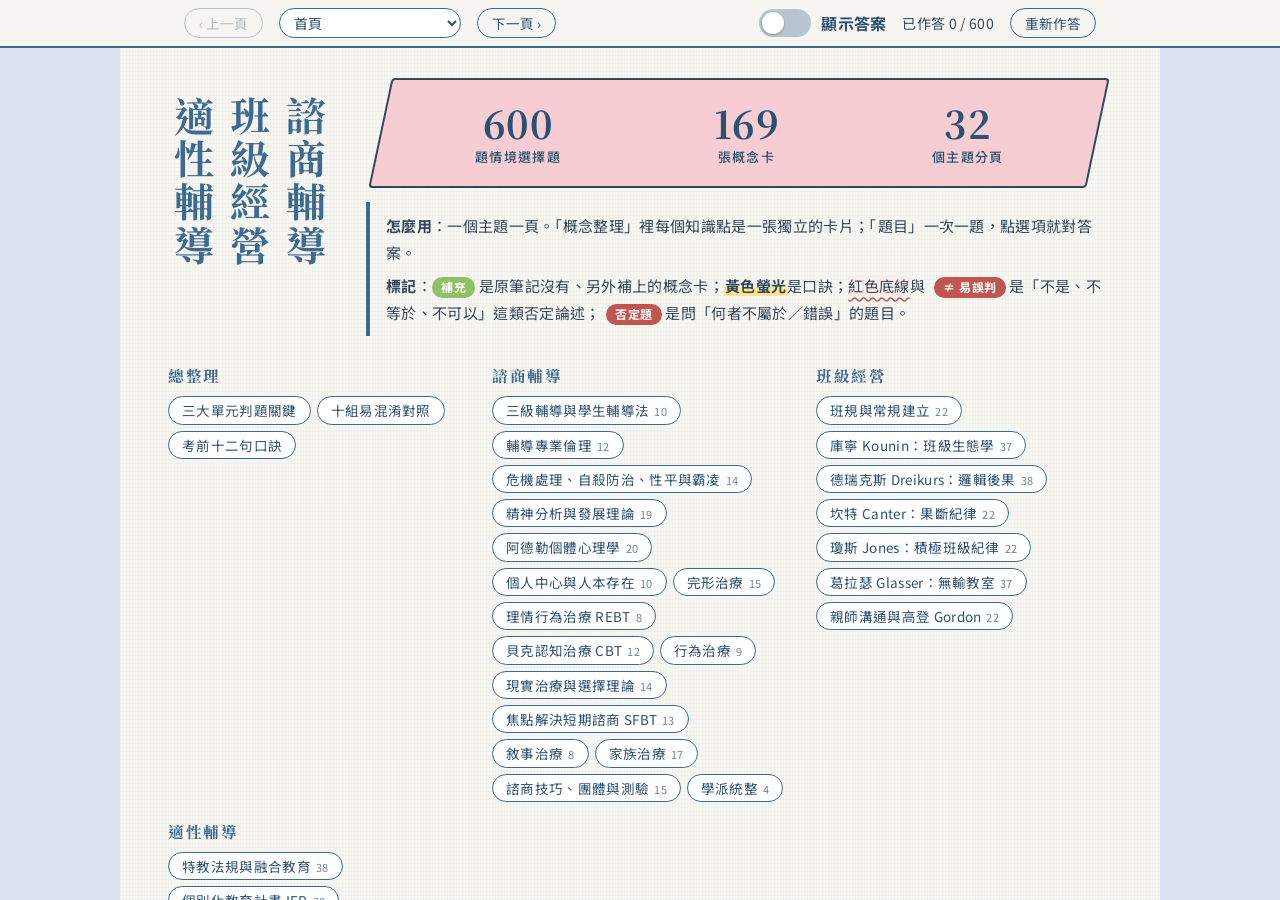
==== counseling/index.html @ 5130a78f "新增輔導・班經・適性刷題筆記網頁 Co-Authored-By: Claude Fable 5.2 <noreply@anthropic.com> Claude-Session: https://cl" ====
<!DOCTYPE html>
<html lang="zh-Hant-TW"><head><meta charset="utf-8"><meta name="viewport" content="width=device-width, initial-scale=1">
<title>輔導・班經・適性刷題筆記</title>
<link rel="preconnect" href="https://fonts.googleapis.com"><link rel="preconnect" href="https://fonts.gstatic.com" crossorigin>
<link href="https://fonts.googleapis.com/css2?family=Noto+Serif+TC:wght@500;700&family=Noto+Sans+TC:wght@400;500;700&display=swap" rel="stylesheet">
<style>:root{ /* 版面：淡藍底上一張和紙直欄；海軍藍細浪線、圓角橢圓標籤、明體直排標題 */
  --bg:#dde2f2; --paper:#f7f6f1; --ink:#34465a; --navy:#3d6a90; --navy-d:#2c5173; --line:#c9d4e0;
  --marker:#fde68f; --pink:#f5cdd3; --green:#8fc063; --amber:#c9801a; --soft:#eef2f6;
  --serif:"Noto Serif TC","Songti TC","PMingLiU",serif; --sans:"Noto Sans TC","PingFang TC","Microsoft JhengHei",sans-serif;
  color-scheme:light;
}
*{box-sizing:border-box}
html{scroll-behavior:smooth;scroll-padding-top:112px}
body{margin:0;background:var(--bg);color:var(--ink);font-family:var(--sans);font-size:16px;line-height:1.8;letter-spacing:.02em}
.paper{max-width:900px;margin:0 auto;padding:0 clamp(16px,5vw,64px) 48px;background-color:var(--paper);
  background-image:repeating-linear-gradient(0deg,rgba(60,90,120,.035) 0 1px,transparent 1px 4px),repeating-linear-gradient(90deg,rgba(60,90,120,.02) 0 1px,transparent 1px 3px)}
.waves{height:44px;background:url("data:image/svg+xml,%3Csvg xmlns='http://www.w3.org/2000/svg' width='160' height='44'%3E%3Cg fill='none' stroke='%233d6a90' stroke-width='2'%3E%3Cpath d='M0 6q20-6 40 0t40 0 40 0 40 0'/%3E%3Cpath d='M0 15q20-6 40 0t40 0 40 0 40 0'/%3E%3Cpath d='M0 24q20-6 40 0t40 0 40 0 40 0'/%3E%3Cpath d='M0 33q20-6 40 0t40 0 40 0 40 0'/%3E%3C/g%3E%3C/svg%3E") repeat-x}
.w1{width:52%;margin-left:auto;margin-right:calc(-1*clamp(16px,5vw,64px))}
.w2{width:55%;margin-left:calc(-1*clamp(16px,5vw,64px));margin-top:28px}
.w3{width:48%;margin:40px calc(-1*clamp(16px,5vw,64px)) 0 auto}
.hero{padding-top:40px;display:grid;grid-template-columns:auto 1fr;gap:24px 40px;align-items:center}
.hero .waves,.hero .howto{grid-column:1/-1}
h1{font-family:var(--serif);font-weight:700;color:var(--navy);font-size:clamp(34px,6vw,50px);line-height:1.25;letter-spacing:.12em;writing-mode:vertical-rl;margin:0;height:5.6em;display:flex;flex-direction:column;gap:.15em}
.blanket{background:var(--pink);transform:skewX(-12deg);padding:22px 30px;display:flex;gap:28px;justify-content:space-around;border:2px solid var(--ink);border-radius:4px}
.blanket p{transform:skewX(12deg);margin:0;text-align:center}
.big{font-family:var(--serif);font-size:38px;font-weight:700;color:var(--navy-d);line-height:1.1}
.big small{display:block;font-family:var(--sans);font-size:13px;font-weight:500;letter-spacing:.1em;margin-top:6px}
.howto{font-size:15px;border-left:4px solid var(--navy);padding:4px 0 4px 16px}
.howto p{margin:6px 0}
section{padding-top:8px}
h2{font-family:var(--serif);font-size:clamp(24px,4vw,30px);color:var(--navy);letter-spacing:.15em;margin:64px 0 12px;padding-bottom:26px;text-wrap:balance;
  background:url("data:image/svg+xml,%3Csvg xmlns='http://www.w3.org/2000/svg' width='80' height='16'%3E%3Cg fill='none' stroke='%233d6a90' stroke-width='2'%3E%3Cpath d='M0 5q10-5 20 0t20 0 20 0 20 0'/%3E%3Cpath d='M0 12q10-5 20 0t20 0 20 0 20 0'/%3E%3C/g%3E%3C/svg%3E") left bottom/80px 16px repeat-x;background-size:80px 16px;background-clip:padding-box}
h3{margin:44px 0 14px;text-wrap:balance}
h3 span{display:inline-block;font-family:var(--serif);font-weight:500;font-size:20px;letter-spacing:.18em;color:#fff;background:var(--navy);padding:8px 26px;border-radius:999px;box-shadow:0 0 0 3px var(--paper),0 0 0 4.5px var(--navy)}
h4.qsec{font-family:var(--serif);font-size:18px;color:var(--navy);letter-spacing:.12em;margin:30px 0 12px;display:flex;align-items:baseline;gap:12px;border-bottom:2px dashed var(--navy);padding-bottom:6px}
h4.qsec small{font-family:var(--sans);font-size:13px;color:#6b7c8e;font-weight:400;letter-spacing:.05em}
p{margin:10px 0}
ul,ol{padding-left:1.4em;margin:10px 0}
li{margin:5px 0}
a{color:var(--navy-d)}
mark{background:linear-gradient(transparent 55%,var(--marker) 55%);color:inherit;font-weight:700;padding:0 1px}
.sup{display:inline-block;font-size:12px;font-weight:700;color:#fff;background:var(--green);border-radius:999px;padding:0 9px;margin:0 6px 0 2px;line-height:1.7;vertical-align:.08em;letter-spacing:.08em}
.flag{display:inline-block;font-size:12px;font-weight:700;color:#fff;background:var(--amber);border-radius:999px;padding:0 8px;margin-left:6px;line-height:1.7}
.tw{overflow-x:auto;margin:14px 0}
table{border-collapse:collapse;width:100%;min-width:520px;font-size:14.5px;line-height:1.65;background:rgba(255,255,255,.55)}
th,td{border:1px solid var(--line);padding:8px 10px;text-align:left;vertical-align:top}
th{background:var(--navy);color:#fff;font-weight:500;letter-spacing:.08em;white-space:nowrap}
tbody td:first-child{font-weight:700;color:var(--navy-d)}
/* 題目 */
.q{background:rgba(255,255,255,.7);border:1.5px solid var(--line);border-radius:18px;padding:16px 18px;margin:0 0 16px}
.qh{display:flex;align-items:center;gap:10px;flex-wrap:wrap;margin-bottom:6px}
.qn{font-family:var(--serif);font-weight:700;color:#fff;background:var(--navy);border-radius:999px;padding:0 14px;font-size:15px}
.qt{color:#6b7c8e;font-size:13.5px;flex:1;min-width:8em}
.rv,.reset{font:inherit;font-size:13.5px;color:var(--navy-d);background:none;border:1.5px solid var(--navy);border-radius:999px;padding:2px 14px;cursor:pointer}
.rv:hover,.reset:hover{background:var(--soft)}
.stem{margin:6px 0 10px}
.opts{display:grid;gap:6px}
.opt{font:inherit;color:inherit;text-align:left;display:flex;gap:10px;align-items:flex-start;background:#fff;border:1.5px solid var(--line);border-radius:12px;padding:7px 12px;cursor:pointer;line-height:1.6}
.opt:hover{border-color:var(--navy)}
.ol{flex:none;width:26px;height:26px;border-radius:50%;border:1.5px solid var(--navy);color:var(--navy);font-weight:700;font-size:13.5px;display:grid;place-items:center;margin-top:1px}
.opt.picked{border-color:var(--navy);background:var(--soft)}
.q.show .opt.correct,body.show-all .opt.correct{border-color:#3c8f5a;background:#e9f5e4}
.q.show .opt.correct .ol,body.show-all .opt.correct .ol{background:#3c8f5a;border-color:#3c8f5a;color:#fff}
.q.show .opt.picked:not(.correct){border-color:#c0564f;background:#fbeceb}
.q.show .opt.picked:not(.correct) .ol{background:#c0564f;border-color:#c0564f;color:#fff}
.ansbox{display:none;margin-top:12px}
.q.show .ansbox,body.show-all .ansbox{display:block}
.ans{background:var(--soft);border-radius:12px;padding:10px 14px;font-size:15px}
.ab{font-weight:700;color:#2f7d4c;margin-right:10px}
.tip{margin-top:10px;border-left:4px solid var(--amber);background:#fdf5e4;border-radius:0 12px 12px 0;padding:10px 14px;font-size:15px}
.tiph{font-weight:700;color:#99600c;margin-bottom:2px}
.b60{margin:26px 0 8px}
.b60 h5{font-family:var(--serif);font-size:17px;color:var(--navy);letter-spacing:.12em;margin:0}
.note{font-size:13.5px;color:#6b7c8e;margin:2px 0 8px}
.rid{white-space:nowrap}
.cover{font:inherit;color:inherit;text-align:left;width:100%;background:none;border:0;padding:0;cursor:pointer;border-radius:6px}
.cover span{display:block;filter:blur(6px);opacity:.55;transition:filter .15s;user-select:none}
.cover.open span,body.show-all .cover span{filter:none;opacity:1;user-select:auto}
.t60{font-size:13px;margin-top:4px;font-weight:400}
.t60 mark{font-weight:500}
/* 上方工具列 */
.bar{position:sticky;top:0;z-index:5;background:rgba(247,246,241,.96);border-bottom:2px solid var(--navy);backdrop-filter:blur(4px)}
.barin{max-width:900px;margin:0 auto;padding:8px clamp(16px,5vw,64px);display:flex;flex-wrap:wrap;align-items:center;gap:8px 16px}
.sw{display:flex;align-items:center;gap:10px;cursor:pointer;font-weight:700;color:var(--navy-d)}
.sw input{position:absolute;opacity:0;width:1px;height:1px}
.track{width:52px;height:28px;border-radius:999px;background:#b9c4d1;position:relative;transition:background .15s;flex:none}
.knob{position:absolute;top:3px;left:3px;width:22px;height:22px;border-radius:50%;background:#fff;transition:transform .15s;box-shadow:0 1px 3px rgba(0,0,0,.25)}
.sw input:checked+.track{background:var(--navy)}
.sw input:checked+.track .knob{transform:translateX(24px)}
.sw input:focus-visible+.track,button:focus-visible,a:focus-visible{outline:3px solid var(--amber);outline-offset:2px}
.score{font-size:14px;font-variant-numeric:tabular-nums;color:var(--ink)}
.nav{display:flex;gap:6px;overflow-x:auto;width:100%;padding-bottom:2px}
.nav a{flex:none;font-size:13px;text-decoration:none;color:var(--navy-d);border:1px solid var(--navy);border-radius:999px;padding:0 11px;line-height:1.9;background:#fff}
.nav a:hover{background:var(--navy);color:#fff}
footer{text-align:center;font-size:12.5px;color:var(--navy-d);padding:28px 16px;letter-spacing:.12em}
@media(max-width:560px){.hero{grid-template-columns:1fr}h1{height:4.6em}.blanket{gap:12px;padding:16px}.big{font-size:28px}body{font-size:15.5px}}
@media(prefers-reduced-motion:reduce){html{scroll-behavior:auto}.knob,.track,.cover span{transition:none}}
html,body{height:100%}
body{display:flex;flex-direction:column;overflow:hidden}
.bar{position:static;flex:none}
.barin{max-width:1040px}
#sel{font:inherit;font-size:14px;color:var(--navy-d);border:1.5px solid var(--navy);border-radius:999px;padding:3px 10px;background:#fff;max-width:13em}
.sw{margin-left:auto}
.paper{flex:1;min-height:0;width:100%;max-width:1040px;padding:0;display:flex;flex-direction:column}
.page{flex:1;min-height:0;display:flex;flex-direction:column}
.page[hidden]{display:none}
.ph{flex:none;padding:14px clamp(16px,4vw,48px) 0;display:flex;flex-wrap:wrap;align-items:center;gap:6px 14px;border-bottom:2px dashed var(--navy);padding-bottom:10px}
.grp{font-size:13px;color:#6b7c8e;letter-spacing:.1em;width:100%}
.ph h2{margin:0;padding:6px 24px;background:var(--navy);color:#fff;font-size:20px;font-weight:500;border-radius:999px;box-shadow:0 0 0 3px var(--paper),0 0 0 4.5px var(--navy);letter-spacing:.15em}
.pts{display:flex;gap:6px;margin-left:auto;flex-wrap:wrap}
.pts[hidden]{display:none}
.pt{font:inherit;font-size:14px;color:var(--navy-d);background:#fff;border:1.5px solid var(--navy);border-radius:999px;padding:3px 16px;cursor:pointer}
.pt.on{background:var(--navy);color:#fff;font-weight:700}
.pb{flex:1;min-height:0;display:flex;flex-direction:column}
.pane{display:none;flex:1;min-height:0;overflow-y:auto;padding:10px clamp(16px,4vw,48px) 18px}
.pane.on{display:block}
.pane[data-pane="quiz"].on{display:flex;flex-direction:column;overflow:hidden;padding-bottom:10px}
.qstage{flex:1;min-height:0;overflow-y:auto}
.q{display:none;margin:4px 0}
.q.cur{display:block}
.qnav{flex:none;display:flex;align-items:center;gap:10px;padding-top:10px}
.qp,.qx{font:inherit;font-size:14px;font-weight:700;color:#fff;background:var(--navy);border:0;border-radius:999px;padding:6px 18px;cursor:pointer;flex:none}
.qp:disabled,.qx:disabled,#prev:disabled,#next:disabled{opacity:.35;cursor:default}
.qcs{flex:1;display:flex;gap:5px;justify-content:center;flex-wrap:wrap}
.qc{font:inherit;font-size:12.5px;width:28px;height:28px;border-radius:50%;border:1.5px solid var(--navy);background:#fff;color:var(--navy-d);cursor:pointer;padding:0}
.qc.cur{box-shadow:0 0 0 3px var(--marker)}
.qc.ok{background:#3c8f5a;border-color:#3c8f5a;color:#fff}
.qc.ng{background:#c0564f;border-color:#c0564f;color:#fff}
.home{overflow-y:auto;padding:22px clamp(16px,4vw,48px)}
.hero{padding-top:0;gap:16px 36px}
h1{font-size:clamp(28px,4.4vw,40px)}
.blanket{margin:0 14px 14px}
.home .waves{width:50%;margin:14px 0 6px;height:36px}
.dir{display:grid;grid-template-columns:repeat(auto-fit,minmax(260px,1fr));gap:10px 28px}
.dg h3{font-family:var(--serif);font-size:15.5px;color:var(--navy);letter-spacing:.1em;margin:6px 0 6px}
.dl{display:flex;flex-wrap:wrap;gap:6px}
.dl a{font-size:13.5px;text-decoration:none;color:var(--navy-d);background:#fff;border:1.5px solid var(--navy);border-radius:999px;padding:1px 13px}
.dl a:hover{background:var(--navy);color:#fff}
@media(max-width:560px){.sw{margin-left:0}.qp,.qx{padding:6px 12px}.ph h2{font-size:17px;padding:5px 16px}}
.kgrid{display:grid;grid-template-columns:repeat(auto-fill,minmax(300px,1fr));gap:14px;align-items:start}
.kc{background:rgba(255,255,255,.8);border:1.5px solid var(--line);border-radius:16px;padding:12px 16px 14px;font-size:15px;line-height:1.7}
.kc h4{font-family:var(--serif);font-size:17px;color:var(--navy-d);margin:0 0 8px;padding-bottom:6px;border-bottom:2px solid var(--navy);letter-spacing:.06em;display:flex;flex-wrap:wrap;gap:6px;align-items:center}
.kf{display:grid;grid-template-columns:1fr;gap:1px;padding:5px 0;border-bottom:1px dashed var(--line)}
.kf:last-of-type{border-bottom:0}
.kl{font-size:12.5px;font-weight:700;color:var(--navy);letter-spacing:.08em}
.kj{margin-top:8px;background:linear-gradient(transparent 0,var(--marker) 0);border-radius:10px;padding:6px 12px;font-weight:700;color:#5b4300}
.kj>span:first-child{display:inline-block;font-size:12px;background:#5b4300;color:#fff;border-radius:999px;padding:0 9px;margin-right:8px;font-weight:500;line-height:1.7}
.kjonly{padding:10px 12px}.kjonly .kj{margin:0}
.kc.hasneg{border-color:#c0564f}
.neg{text-decoration:underline wavy #c0564f;text-underline-offset:4px;background:#fbeceb}
.negb{display:inline-block;font-family:var(--sans);font-size:12px;font-weight:700;color:#fff;background:#c0564f;border-radius:999px;padding:0 9px;line-height:1.7;letter-spacing:.04em;margin-left:6px}
.negq{color:#c0564f;font-weight:700;text-decoration:underline;text-decoration-thickness:2px;text-underline-offset:3px}
.flow{display:flex;flex-wrap:wrap;gap:4px 2px;align-items:center}
.flow span{background:var(--soft);border:1px solid var(--line);border-radius:8px;padding:0 8px}
.flow i{font-style:normal;color:var(--navy);padding:0 2px}
.nonote{color:#6b7c8e;font-size:15px}
.ans p{margin:4px 0}.ans p:first-of-type{display:inline}
.el{display:inline-block;font-size:12px;font-weight:700;color:#fff;background:var(--navy);border-radius:999px;padding:0 9px;margin-right:8px;line-height:1.7}
.ekj .el{background:#5b4300}
.dl a small{font-size:11px;opacity:.7;margin-left:5px}
.qcs{max-height:66px;overflow-y:auto}
h1{letter-spacing:.08em}
.kline{margin:1px 0}
.kli{list-style:none;margin:2px 0;padding:0;display:flex;flex-wrap:wrap;gap:5px}
.kli li{margin:0;background:var(--soft);border:1px solid var(--line);border-radius:8px;padding:0 9px;font-size:14.5px}
.ktag{display:inline-block;font-family:var(--sans);font-size:12px;font-weight:700;color:#fff;background:var(--green);border-radius:999px;padding:0 9px;line-height:1.7;letter-spacing:.06em}
</style></head><body>
<div class="bar"><div class="barin">
<button type="button" id="prev" class="reset">‹ 上一頁</button>
<select id="sel" aria-label="選擇主題"><option value="0">首頁</option><optgroup label="總整理"><option value="1">三大單元判題關鍵</option><option value="31">十組易混淆對照</option><option value="32">考前十二句口訣</option></optgroup><optgroup label="諮商輔導"><option value="2">三級輔導與學生輔導法</option><option value="3">輔導專業倫理</option><option value="4">危機處理、自殺防治、性平與霸凌</option><option value="5">精神分析與發展理論</option><option value="6">阿德勒個體心理學</option><option value="7">個人中心與人本存在</option><option value="8">完形治療</option><option value="9">理情行為治療 REBT</option><option value="10">貝克認知治療 CBT</option><option value="11">行為治療</option><option value="12">現實治療與選擇理論</option><option value="13">焦點解決短期諮商 SFBT</option><option value="14">敘事治療</option><option value="15">家族治療</option><option value="16">諮商技巧、團體與測驗</option><option value="17">學派統整</option></optgroup><optgroup label="班級經營"><option value="18">班規與常規建立</option><option value="19">庫寧 Kounin：班級生態學</option><option value="20">德瑞克斯 Dreikurs：邏輯後果</option><option value="21">坎特 Canter：果斷紀律</option><option value="22">瓊斯 Jones：積極班級紀律</option><option value="23">葛拉瑟 Glasser：無輸教室</option><option value="24">親師溝通與高登 Gordon</option></optgroup><optgroup label="適性輔導"><option value="25">特教法規與融合教育</option><option value="26">個別化教育計畫 IEP</option><option value="27">通用設計學習 UDL</option><option value="28">行為功能評量與正向行為支持</option><option value="29">各類特殊需求學生</option><option value="30">生涯發展理論</option></optgroup></select>
<button type="button" id="next" class="reset">下一頁 ›</button>
<label class="sw" for="toggleAll"><input type="checkbox" id="toggleAll" role="switch"><span class="track"><span class="knob"></span></span><span class="swt">顯示答案</span></label>
<span class="score" id="score">已作答 0 / 600</span>
<button type="button" id="reset" class="reset">重新作答</button>
</div></div>
<main class="paper">
<section class="page" id="page-0"><div class="pb home">
<div class="hero"><h1><span>諮商輔導</span><span>班級經營</span><span>適性輔導</span></h1>
<div><div class="blanket"><p class="big">600<small>題情境選擇題</small></p><p class="big">169<small>張概念卡</small></p><p class="big">32<small>個主題分頁</small></p></div>
<div class="howto"><p><b>怎麼用</b>：一個主題一頁。「概念整理」裡每個知識點是一張獨立的卡片；「題目」一次一題，點選項就對答案。</p>
<p><b>標記</b>：<span class="ktag">補充</span> 是原筆記沒有、另外補上的概念卡；<mark>黃色螢光</mark>是口訣；<span class="neg">紅色底線</span>與 <span class="negb">≠ 易誤判</span> 是「不是、不等於、不可以」這類否定論述；<span class="negb">否定題</span> 是問「何者不屬於／錯誤」的題目。</p></div></div></div>
<div class="waves"></div>
<div class="dir"><div class="dg"><h3>總整理</h3><div class="dl"><a href="#page-1">三大單元判題關鍵</a><a href="#page-31">十組易混淆對照</a><a href="#page-32">考前十二句口訣</a></div></div><div class="dg"><h3>諮商輔導</h3><div class="dl"><a href="#page-2">三級輔導與學生輔導法<small>10</small></a><a href="#page-3">輔導專業倫理<small>12</small></a><a href="#page-4">危機處理、自殺防治、性平與霸凌<small>14</small></a><a href="#page-5">精神分析與發展理論<small>19</small></a><a href="#page-6">阿德勒個體心理學<small>20</small></a><a href="#page-7">個人中心與人本存在<small>10</small></a><a href="#page-8">完形治療<small>15</small></a><a href="#page-9">理情行為治療 REBT<small>8</small></a><a href="#page-10">貝克認知治療 CBT<small>12</small></a><a href="#page-11">行為治療<small>9</small></a><a href="#page-12">現實治療與選擇理論<small>14</small></a><a href="#page-13">焦點解決短期諮商 SFBT<small>13</small></a><a href="#page-14">敘事治療<small>8</small></a><a href="#page-15">家族治療<small>17</small></a><a href="#page-16">諮商技巧、團體與測驗<small>15</small></a><a href="#page-17">學派統整<small>4</small></a></div></div><div class="dg"><h3>班級經營</h3><div class="dl"><a href="#page-18">班規與常規建立<small>22</small></a><a href="#page-19">庫寧 Kounin：班級生態學<small>37</small></a><a href="#page-20">德瑞克斯 Dreikurs：邏輯後果<small>38</small></a><a href="#page-21">坎特 Canter：果斷紀律<small>22</small></a><a href="#page-22">瓊斯 Jones：積極班級紀律<small>22</small></a><a href="#page-23">葛拉瑟 Glasser：無輸教室<small>37</small></a><a href="#page-24">親師溝通與高登 Gordon<small>22</small></a></div></div><div class="dg"><h3>適性輔導</h3><div class="dl"><a href="#page-25">特教法規與融合教育<small>38</small></a><a href="#page-26">個別化教育計畫 IEP<small>38</small></a><a href="#page-27">通用設計學習 UDL<small>18</small></a><a href="#page-28">行為功能評量與正向行為支持<small>28</small></a><a href="#page-29">各類特殊需求學生<small>40</small></a><a href="#page-30">生涯發展理論<small>38</small></a></div></div></div></div></section>
<section class="page" id="page-1" hidden><div class="ph"><span class="grp">總整理</span><h2>三大單元判題關鍵</h2><div class="pts" hidden><button type="button" class="pt on" data-pane="concept">概念整理 3 張</button></div></div><div class="pb"><div class="pane on" data-pane="concept"><div class="kgrid"><div class="kc"><h4>諮商輔導</h4><div class="kf"><span class=kl>題幹先找</span><span class="kv"><ul class="kli"><li>問題嚴重度</li><li>自傷他傷危機</li><li>學生真實需求</li></ul></span></div><div class="kf"><span class=kl>正確選項的特質</span><span class="kv"><ul class="kli"><li>尊重</li><li>同理傾聽</li><li>評估</li><li>合作</li><li>轉介</li><li>保密例外</li></ul></span></div><div class="kf"><span class=kl>優先排除</span><span class="kv"><ul class="kli"><li>「承諾絕對保密」</li><li>「單純安慰忽視危機」</li><li>「在全班面前公開隱私」</li></ul></span></div></div><div class="kc"><h4>班級經營</h4><div class="kf"><span class=kl>題幹先找</span><span class="kv"><ul class="kli"><li>行為前因</li><li>班級常規</li><li>教師當下回應</li></ul></span></div><div class="kf"><span class=kl>正確選項的特質</span><span class="kv"><ul class="kli"><li>預防優先</li><li>常規清楚</li><li>正向強化</li><li>邏輯後果</li><li>修復關係</li></ul></span></div><div class="kf"><span class=kl>優先排除</span><span class="kv"><ul class="kli"><li>「當眾羞辱諷刺」</li><li>「貼標籤」</li><li>「連坐體罰」</li><li>「情緒性加重處罰」</li></ul></span></div></div><div class="kc hasneg"><h4>適性輔導<span class="negb">≠ 易誤判</span></h4><div class="kf"><span class=kl>題幹先找</span><span class="kv"><ul class="kli"><li>特殊需求特質</li><li>學習目標</li><li>支持方式</li></ul></span></div><div class="kf"><span class=kl>正確選項的特質</span><span class="kv"><ul class="kli"><li>個別化</li><li>實質參與權</li><li>合理調整</li><li>跨專業團隊合作</li></ul></span></div><div class="kf"><span class=kl>優先排除</span><span class="kv"><ul class="kli"><li>「直接隔離排擠」</li><li><span class="neg">「放任不管」</span></li><li>「降低所有期望」</li><li>「片面剝奪受教權」</li></ul></span></div></div></div></div></div></section><section class="page" id="page-2" hidden><div class="ph"><span class="grp">諮商輔導</span><h2>三級輔導與學生輔導法</h2><div class="pts"><button type="button" class="pt on" data-pane="concept">概念整理 5 張</button><button type="button" class="pt" data-pane="quiz">題目 10 題</button></div></div><div class="pb"><div class="pane on" data-pane="concept"><div class="kgrid"><div class="kc"><h4>發展性輔導（初級預防）</h4><div class="kf"><span class=kl>對象與目標</span><span class="kv"><div class="kline">全校／全體學生</div><div class="kline">促進心理健康、預防適應問題</div></span></div><div class="kf"><span class=kl>常見作法</span><span class="kv"><ul class="kli"><li>班級輔導活動</li><li>生命教育</li><li>情緒教育</li><li>生涯探索</li><li>性平宣導</li></ul></span></div><div class="kf"><span class=kl>題幹關鍵字</span><span class="kv"><ul class="kli"><li>全校</li><li>全班</li><li>發展</li><li>預防</li><li>增能</li></ul></span></div></div><div class="kc"><h4>介入性輔導（次級預防）</h4><div class="kf"><span class=kl>對象與目標</span><span class="kv"><ul class="kli"><li>適應困難</li><li>出現重複性偏差行為</li><li>瀕臨中輟者</li></ul></span></div><div class="kf"><span class=kl>常見作法</span><span class="kv"><ul class="kli"><li>專輔個別諮商</li><li>小團體輔導</li><li>認輔制度</li><li>親師諮詢</li><li>個案管理</li></ul></span></div><div class="kf"><span class=kl>題幹關鍵字</span><span class="kv"><ul class="kli"><li>持續困擾</li><li>早期介入</li><li>個別輔導</li><li>生活適應欠佳</li></ul></span></div></div><div class="kc"><h4>處遇性輔導（三級預防）</h4><div class="kf"><span class=kl>對象與目標</span><span class="kv"><ul class="kli"><li>嚴重偏差</li><li>自傷自殺危機</li><li>精神疾患</li><li>重大創傷或受暴個案</li></ul></span></div><div class="kf"><span class=kl>常見作法</span><span class="kv"><ul class="kli"><li>跨專業網絡合作</li><li>心理治療</li><li>社工進駐</li><li>醫療精神急診轉介</li></ul></span></div><div class="kf"><span class=kl>題幹關鍵字</span><span class="kv"><ul class="kli"><li>自傷自殘</li><li>意圖傷害他人</li><li>受暴虐待</li><li>重大創傷</li><li>危機介入</li></ul></span></div><div class="kj"><span>口訣</span>全體預防是發展；出現困難早介入；嚴重危機做處遇！</div></div><div class="kc hasneg"><h4><span class="ktag">補充</span>角色分工與認輔<span class="negb">≠ 易誤判</span></h4><div class="kf"><span class=kl>導師與全體教師</span><span class="kv"><div class="kline">負責發展性輔導</div></span></div><div class="kf"><span class=kl>專任輔導教師</span><span class="kv"><div class="kline">主責介入性輔導</div></span></div><div class="kf"><span class=kl>專業輔導人員</span><span class="kv"><div class="kline">心理師、社工師，負責處遇性輔導</div></span></div><div class="kf"><span class=kl>認輔教師</span><span class="kv"><div class="kline">以關懷陪伴為主</div><div class="kline"><span class="neg">不是取代專業諮商，嚴重問題仍須轉介</span></div></span></div></div><div class="kc"><h4><span class="ktag">補充</span>輔導資料與轉銜</h4><div class="kf"><span class=kl>保管</span><span class="kv"><div class="kline">專人保管並保密，未經同意不得任意提供他人</div></span></div><div class="kf"><span class=kl>轉銜</span><span class="kv"><div class="kline">學生轉學或升學時，依規定把必要的輔導資料移交新學校，讓輔導不中斷</div></span></div></div></div></div><div class="pane" data-pane="quiz"><div class="qstage"><article class="q" id="qC001"><div class="qh"><span class="qn">C001</span><span class="qt">三級輔導・發展性輔導</span><button type="button" class="rv" aria-expanded="false">看答案</button></div>
<p class="stem">學校輔導室在每學期初針對全校七年級新生舉辦「情緒調適與人際適應講座」，並設計班級輔導活動手冊，協助全體新生建立良好的生活與心理適應能力。依據《學生輔導法》之規範，此作法最符合下列哪一層級的輔導？</p><div class="opts"><button type="button" class="opt correct" data-k="A"><span class="ol">A</span><span>發展性輔導（初級預防）</span></button><button type="button" class="opt" data-k="B"><span class="ol">B</span><span>介入性輔導（次級預防）</span></button><button type="button" class="opt" data-k="C"><span class="ol">C</span><span>處遇性輔導（三級預防）</span></button><button type="button" class="opt" data-k="D"><span class="ol">D</span><span>危機介入輔導</span></button></div>
<div class="ansbox"><div class="ans"><span class="ab">正解 (A)</span><p><span class="el">教檢關鍵字</span>面向「全校全體新生」、「生活與心理適應教育宣導」。</p><p><span class="el">陷阱剖析</span>發展性輔導針對全體學生促進心理健康；次級介入性針對適應困難特定個案；三級處遇性針對嚴重偏差或危機個案。</p><p class="ekj"><span class="el">速記口訣</span><mark>全體發展、困擾介入、嚴重處遇！</mark></p></div></div></article><article class="q" id="qC002"><div class="qh"><span class="qn">C002</span><span class="qt">三級輔導・介入性輔導</span><button type="button" class="rv" aria-expanded="false">看答案</button></div>
<p class="stem">八年級的小傑最近常在課堂上發出怪聲、多次與同學發生口語肢體衝突，導師多次口頭勸導無效後，將小傑轉介至輔導室。輔導教師評估後為其安排個別諮商，並邀請其加入「人際互動高關懷小團體輔導」。這最符合哪一層級的輔導？</p><div class="opts"><button type="button" class="opt" data-k="A"><span class="ol">A</span><span>發展性輔導</span></button><button type="button" class="opt correct" data-k="B"><span class="ol">B</span><span>介入性輔導（次級預防）</span></button><button type="button" class="opt" data-k="C"><span class="ol">C</span><span>處遇性輔導</span></button><button type="button" class="opt" data-k="D"><span class="ol">D</span><span>醫療整合輔導</span></button></div>
<div class="ansbox"><div class="ans"><span class="ab">正解 (B)</span><p><span class="el">教檢關鍵字</span>「瀕臨適應困難」、「個別諮商」、「高關懷小團體輔導」。</p><p><span class="el">陷阱剖析</span>學生已出現初期問題行為，經導師初級輔導無效轉介專輔教師，提供個別化方案，屬於二級介入性輔導。</p><p class="ekj"><span class="el">速記口訣</span><mark>及早介入防惡化，個別團輔是次級。</mark></p></div></div></article><article class="q" id="qC003"><div class="qh"><span class="qn">C003</span><span class="qt">三級輔導・處遇性輔導</span><button type="button" class="rv" aria-expanded="false">看答案</button></div>
<p class="stem">高一學生小安在父母離異後出現重度憂鬱情緒，手臂有多處自傷刀痕，並在週記中透露跳樓念頭。學校立即召開個案會議，除提供彈性學習安置外，並主動結合精神科醫療、社工體系進行長期追蹤治療與心理治療。此作法屬於？</p><div class="opts"><button type="button" class="opt" data-k="A"><span class="ol">A</span><span>發展性輔導</span></button><button type="button" class="opt" data-k="B"><span class="ol">B</span><span>介入性輔導</span></button><button type="button" class="opt correct" data-k="C"><span class="ol">C</span><span>處遇性輔導（三級預防）</span></button><button type="button" class="opt" data-k="D"><span class="ol">D</span><span>生涯探索輔導</span></button></div>
<div class="ansbox"><div class="ans"><span class="ab">正解 (C)</span><p><span class="el">教檢關鍵字</span>「嚴重重度憂鬱」、「明確自傷自殺意圖」、「跨專業醫療社工整合」。</p><p><span class="el">陷阱剖析</span>當個案面臨嚴重心理疾患、重大違規或危機情境，需結合校外專業網絡治療者，必為處遇性輔導。</p><p class="ekj"><span class="el">速記口訣</span><mark>危機嚴重跨專業，醫療整合是三級。</mark></p></div></div></article><article class="q" id="qC008"><div class="qh"><span class="qn">C008</span><span class="qt">學生輔導法・角色分工</span><button type="button" class="rv" aria-expanded="false">看答案</button></div>
<p class="stem">依據《學生輔導法》，下列關於學校各類人員在學生輔導工作之職責分工敘述，何者最為正確？</p><div class="opts"><button type="button" class="opt" data-k="A"><span class="ol">A</span><span>導師只需專心學科教學，所有學生輔導事務一律推給專任輔導教師單獨承擔</span></button><button type="button" class="opt" data-k="B"><span class="ol">B</span><span>專任輔導教師平時不應進入班級，只能在輔導室被動等待學生主動求助</span></button><button type="button" class="opt" data-k="C"><span class="ol">C</span><span>處遇性輔導個案應由校長單獨進行一對一心理治療，不得轉介外部醫療機構</span></button><button type="button" class="opt correct" data-k="D"><span class="ol">D</span><span>全體教職員皆有輔導責任；導師負責發展性輔導，專輔教師主責介入性輔導</span></button></div>
<div class="ansbox"><div class="ans"><span class="ab">正解 (D)</span><p><span class="el">教檢關鍵字</span>「全體教職員均有輔導責任」、「導師初級、專輔次級、跨專業三級」。</p><p><span class="el">陷阱剖析</span>學生輔導法第 6 條明定學校全體人員均負輔導職責，導師為初級防線，專輔承擔二級核心，三級啟動跨專業團隊。</p><p class="ekj"><span class="el">速記口訣</span><mark>人人有責導師初，專輔次級外援三。</mark></p></div></div></article><article class="q" id="qC090"><div class="qh"><span class="qn">C090</span><span class="qt">校園認輔志工制度・初級與次級銜接</span><button type="button" class="rv" aria-expanded="false">看答案</button></div>
<p class="stem">臺灣中小學推行之「認輔制度（Teacher-Volunteer Mentoring）」，主要透過甄選受過基礎輔導知能培訓的熱心合格教師或愛心志工，每週固定一至兩次陪伴關懷一名適應不良或弱勢學生。其在輔導體制中最主要扮演何種角色？</p><div class="opts"><button type="button" class="opt" data-k="A"><span class="ol">A</span><span>代替精神科醫師開立處方藥物</span></button><button type="button" class="opt correct" data-k="B"><span class="ol">B</span><span>提供持續關懷陪伴的支持橋樑</span></button><button type="button" class="opt" data-k="C"><span class="ol">C</span><span>專門對重大違規學生施加體罰懲罰</span></button><button type="button" class="opt" data-k="D"><span class="ol">D</span><span>監督專輔教師有無偷懶</span></button></div>
<div class="ansbox"><div class="ans"><span class="ab">正解 (B)</span><p><span class="el">教檢關鍵字</span>「一師認輔一至二生、長期陪伴支持」。</p><p><span class="el">陷阱剖析</span>認輔制度動員校內外良善資源，以一對一亦師亦友的穩定陪伴，彌補專業人力不足，在初級與次級預防發揮強大防護網功能。</p><p class="ekj"><span class="el">速記口訣</span><mark>熱心認輔一對一，溫暖陪伴護幼苗。</mark></p></div></div></article><article class="q" id="qC171"><div class="qh"><span class="qn">C171</span><span class="qt">學生輔導法・三級預防體制分工</span><button type="button" class="rv" aria-expanded="false">看答案</button></div>
<p class="stem">依據我國《學生輔導法》第 6 條規定，學校應視學生身心狀況及需求，提供發展性輔導（初級）、介入性輔導（二級）及處遇性輔導（三級）。下列關於三級輔導的權責分工與人員配置，何者完全符合法規規範？</p><div class="opts"><button type="button" class="opt" data-k="A"><span class="ol">A</span><span>初級由輔導主任全權負責；二級由教務處負責；三級由學務處記過處分</span></button><button type="button" class="opt" data-k="B"><span class="ol">B</span><span>初級由實習老師負責；二級由專業心理師負責；三級由校長負責</span></button><button type="button" class="opt correct" data-k="C"><span class="ol">C</span><span>初級由全校教師負責；二級由輔導教師負責；三級由專業輔導人員處遇</span></button><button type="button" class="opt" data-k="D"><span class="ol">D</span><span>導師只負責初級，一旦學生需要二級輔導，導師便可完全撒手不管交由專輔教師全權處理</span></button></div>
<div class="ansbox"><div class="ans"><span class="ab">正解 (C)</span><p><span class="el">教檢關鍵字</span>初級（導師/全體教師/發展性）；二級（專兼任輔導教師/介入性）；三級（專業輔導人員/心理師社工師/處遇性）。</p><p><span class="el">陷阱剖析</span>二、三級啟動時，導師仍需維持初級輔導與班級導師角色，形成合作團隊，絕非轉介後撒手不管！</p><p class="ekj"><span class="el">速記口訣</span><mark>導師初級普照護，專輔二級個別助，三級心理社工度！</mark></p></div></div></article><article class="q" id="qC172"><div class="qh"><span class="qn">C172</span><span class="qt">學生輔導法・輔導紀錄保存與保密</span><button type="button" class="rv" aria-expanded="false">看答案</button></div>
<p class="stem">依據《學生輔導法施行細則》第 14 條及相關法令，學校對於學生的輔導資料（如輔導紀錄表 B 表、諮商紀錄）應如何妥善管理？下列敘述何者正確？</p><div class="opts"><button type="button" class="opt" data-k="A"><span class="ol">A</span><span>輔導紀錄屬於學校公開文書，各科任教師隨時可無條件自由借閱並於班親會宣讀</span></button><button type="button" class="opt" data-k="B"><span class="ol">B</span><span>學生只要一畢業，為保護個資應於一週內全數碎紙銷毀</span></button><button type="button" class="opt" data-k="C"><span class="ol">C</span><span>輔導資料為家長出資繳費就讀之成果，家長可隨時要求帶回家永久保存原件</span></button><button type="button" class="opt correct" data-k="D"><span class="ol">D</span><span>專人專櫃保管並保密，離校後至少保存十年</span></button></div>
<div class="ansbox"><div class="ans"><span class="ab">正解 (D)</span><p><span class="el">教檢關鍵字</span>「專人專櫃密封保管」、「嚴格保密」、「保存至少 10 年」。</p><p><span class="el">陷阱剖析</span>輔導紀錄屬於高度敏感個資，借閱需有正當專業理由並經簽核；法規明定保存年限為至少十年（非永久亦非畢業立毀）。</p><p class="ekj"><span class="el">速記口訣</span><mark>專人專櫃嚴保密，畢業保存滿十年！</mark></p></div></div></article><article class="q" id="qC173"><div class="qh"><span class="qn">C173</span><span class="qt">學生輔導法・轉銜輔導機制</span><button type="button" class="rv" aria-expanded="false">看答案</button></div>
<p class="stem">當正在接受二級個別諮商的國二學生小強因家庭搬遷轉學至另一所國中時，原學校針對小強的輔導資料應如何處理，最符合《學生輔導法》之規範？</p><div class="opts"><button type="button" class="opt correct" data-k="A"><span class="ol">A</span><span>原校將輔導資料紀錄表移轉新校，必要時以密件送轉銜摘要</span></button><button type="button" class="opt" data-k="B"><span class="ol">B</span><span>為徹底貫徹保密原則，原校絕不可向新校透露小強曾受輔導的任何訊息</span></button><button type="button" class="opt" data-k="C"><span class="ol">C</span><span>將所有原始晤談紀錄影印 50 份發給新校所有科任教師</span></button><button type="button" class="opt" data-k="D"><span class="ol">D</span><span>直接將原始輔導紀錄交給小強家長，由家長自行決定是否交給新校</span></button></div>
<div class="ansbox"><div class="ans"><span class="ab">正解 (A)</span><p><span class="el">教檢關鍵字</span>「轉銜輔導」、「A表正本移轉、B表提供轉銜摘要密件傳送」、「落實輔導連續性」。</p><p><span class="el">陷阱剖析</span>轉學時為維護輔導延續性，需建立轉銜機制，但原始深度諮商隱私紀錄不宜全盤照搬，而是以「輔導摘要密件」進行專人對專人的銜接。</p><p class="ekj"><span class="el">速記口訣</span><mark>A表正本隨學籍，B表摘要密件移！</mark></p></div></div></article><article class="q" id="qC174"><div class="qh"><span class="qn">C174</span><span class="qt">學生輔導法・學校專輔教師編制員額</span><button type="button" class="rv" aria-expanded="false">看答案</button></div>
<p class="stem">依據《學生輔導法》第 10 條及 113 年最新修正規定，國民中學與國民小學專任輔導教師之編制標準，下列敘述何者完全正確？</p><div class="opts"><button type="button" class="opt" data-k="A"><span class="ol">A</span><span>不論班級數多寡，每校均固定只聘置 1 人</span></button><button type="button" class="opt correct" data-k="B"><span class="ol">B</span><span>國小每 24 班置 1 人；國中每 15 班置 1 人</span></button><button type="button" class="opt" data-k="C"><span class="ol">C</span><span>國小 60 班以上才需設置專任輔導教師</span></button><button type="button" class="opt" data-k="D"><span class="ol">D</span><span>輔導教師編制純屬參考性質，學校可將其挪用為總務處行政人力</span></button></div>
<div class="ansbox"><div class="ans"><span class="ab">正解 (B)</span><p><span class="el">教檢關鍵字</span>國小（24班置1人，每增24班加1人）；國中（15班置1人，每增15班加1人）。</p><p><span class="el">陷阱剖析</span>這是教檢常考的法規數字題，專任輔導教師不得挪作一般行政或兼任無關行政職務，以保障專業輔導服務能量。</p><p class="ekj"><span class="el">速記口訣</span><mark>國小二四增二四，國中一五增一五！</mark></p></div></div></article><article class="q" id="qC175"><div class="qh"><span class="qn">C175</span><span class="qt">學校輔導實務・認輔制度之實施</span><button type="button" class="rv" aria-expanded="false">看答案</button></div>
<p class="stem">學校推動「認輔制度（Teacher-Student Mentoring）」時，邀請校內熱心導師或科任教師擔任「認輔教師」，每週定期與被認輔學生會談陪伴。關於認輔制度的性質，下列敘述何者正確？</p><div class="opts"><button type="button" class="opt" data-k="A"><span class="ol">A</span><span>認輔教師等同於合法心理師，可進行深層人格動力心理治療</span></button><button type="button" class="opt" data-k="B"><span class="ol">B</span><span>被認輔學生僅限於犯下刑事犯罪之學生</span></button><button type="button" class="opt correct" data-k="C"><span class="ol">C</span><span>認輔以關懷陪伴為主，遇嚴重問題仍應轉介</span></button><button type="button" class="opt" data-k="D"><span class="ol">D</span><span>認輔教師可直接調閱學生精神醫療病歷而無須知情同意</span></button></div>
<div class="ansbox"><div class="ans"><span class="ab">正解 (C)</span><p><span class="el">教檢關鍵字</span>認輔制度（熱心教師認領關懷適應欠佳學生、提供情感陪伴支持、二級輔導之協力夥伴）。</p><p><span class="el">陷阱剖析</span>認輔教師多為一般學科教師，其核心在於「重要他人的正向陪伴與關懷」，不可超越專業倫理去從事深度心理治療。</p><p class="ekj"><span class="el">速記口訣</span><mark>熱心認輔給溫暖，陪伴支持促適應！</mark></p></div></div></article></div><div class="qnav"><button type="button" class="qp">‹ 上一題</button><div class="qcs"><button type="button" class="qc" data-i="0">1</button><button type="button" class="qc" data-i="1">2</button><button type="button" class="qc" data-i="2">3</button><button type="button" class="qc" data-i="3">4</button><button type="button" class="qc" data-i="4">5</button><button type="button" class="qc" data-i="5">6</button><button type="button" class="qc" data-i="6">7</button><button type="button" class="qc" data-i="7">8</button><button type="button" class="qc" data-i="8">9</button><button type="button" class="qc" data-i="9">10</button></div><button type="button" class="qx">下一題 ›</button></div></div></div></section><section class="page" id="page-3" hidden><div class="ph"><span class="grp">諮商輔導</span><h2>輔導專業倫理</h2><div class="pts"><button type="button" class="pt on" data-pane="concept">概念整理 5 張</button><button type="button" class="pt" data-pane="quiz">題目 12 題</button></div></div><div class="pb"><div class="pane on" data-pane="concept"><div class="kgrid"><div class="kc"><h4>保密原則與保密例外</h4><div class="kf"><span class=kl>原則</span><span class="kv"><div class="kline">原則上嚴格保密</div><div class="kline">生命安全是最高原則</div></span></div><div class="kf"><span class=kl>保密例外</span><span class="kv"><ul class="kli"><li>自傷</li><li>傷人</li><li>兒少保護（虐待／家暴）</li><li>性侵害／性騷擾</li><li>法定通報或法官傳喚</li></ul></span></div><div class="kj"><span>口訣</span>保密是原則，自傷通報是例外。</div></div><div class="kc"><h4>知情同意</h4><div class="kf"><span class=kl>做法</span><span class="kv"><div class="kline">晤談開始前，以學生能懂的語言說明目標、歷程、權利，以及保密界限與例外</div></span></div></div><div class="kc"><h4>雙重／多重關係</h4><div class="kf"><span class=kl>原則</span><span class="kv"><div class="kline">避免同時擔任「評分授課教師」與「個別諮商心理師」</div></span></div><div class="kf"><span class=kl>利益衝突時</span><span class="kv"><div class="kline">當事人福祉優先，尋求同儕督導或優先轉介</div></span></div></div><div class="kc"><h4><span class="ktag">補充</span>預警責任與通報</h4><div class="kf"><span class=kl>預警責任</span><span class="kv"><div class="kline">個案明確威脅要傷害特定對象時，須保護可能的被害人</div></span></div><div class="kf"><span class=kl>法定通報</span><span class="kv"><div class="kline">知悉兒少受虐、家暴、性侵害等情事，24 小時內通報</div></span></div><div class="kf"><span class=kl>注意</span><span class="kv"><div class="kline">通報是法定責任，不因學生或家長要求而免除</div></span></div></div><div class="kc"><h4><span class="ktag">補充</span>自我照顧與多元文化</h4><div class="kf"><span class=kl>專業耗竭</span><span class="kv"><div class="kline">長期助人工作造成身心耗損</div><div class="kline">應尋求督導並自我照顧</div></span></div><div class="kf"><span class=kl>替代性創傷</span><span class="kv"><div class="kline">因聽取創傷經驗而出現類似創傷的反應</div></span></div><div class="kf"><span class=kl>文化勝任力</span><span class="kv"><ul class="kli"><li>覺察自身文化偏見</li><li>認識個案的文化</li><li>發展合適的介入方式</li></ul></span></div><div class="kf"><span class=kl>網路諮商</span><span class="kv"><div class="kline">確認隱私與安全，並預先建立緊急聯絡方式</div></span></div></div></div></div><div class="pane" data-pane="quiz"><div class="qstage"><article class="q" id="qC004"><div class="qh"><span class="qn">C004</span><span class="qt">輔導倫理・保密與預警</span><button type="button" class="rv" aria-expanded="false">看答案</button></div>
<p class="stem">高二學生小婷在個別諮商晤談時向輔導教師哭訴，透露自己已蒐集了一整瓶安眠藥，計畫在今天放學後服藥自殺，並哀求老師「千萬不要告訴我爸媽，這是我們之間的祕密」。此時輔導教師最適切的倫理處置為何？</p><div class="opts"><button type="button" class="opt" data-k="A"><span class="ol">A</span><span>嚴格遵守保密原則，向小婷承諾絕不告訴任何人，以免破壞諮商信任關係</span></button><button type="button" class="opt" data-k="B"><span class="ol">B</span><span>暫時讓小婷回教室上課，等明天放學後再進行追蹤確認</span></button><button type="button" class="opt" data-k="C"><span class="ol">C</span><span>責罵小婷抗壓性不足，要求其當場寫悔過保證書</span></button><button type="button" class="opt correct" data-k="D"><span class="ol">D</span><span>突破保密原則，立即通報校內危機小組與家長，並安排持續陪伴以維護生命安全</span></button></div>
<div class="ansbox"><div class="ans"><span class="ab">正解 (D)</span><p><span class="el">教檢關鍵字</span>「明確且立即的自殺生命危險」、「法定通報義務」。</p><p><span class="el">陷阱剖析</span>保密是專業原則，但生命安全絕對是最高例外（Tarasoff 預警與保護責任）。涉及致命危機必須突破保密。</p><p class="ekj"><span class="el">速記口訣</span><mark>保密是原則，安全是例外！</mark></p></div></div></article><article class="q" id="qC005"><div class="qh"><span class="qn">C005</span><span class="qt">法規倫理・法定通報時限</span><button type="button" class="rv" aria-expanded="false">看答案</button></div>
<p class="stem">國小三年級導師在體育課時發現小明背部與大腿有多處大面積條狀瘀青與菸疤，小明神情恐懼地說是昨晚父親酒後拿皮帶抽打並燙傷的。依據《兒童及少年福利與權益保障法》，導師依法應於多久時間內向主管機關進行通報？</p><div class="opts"><button type="button" class="opt correct" data-k="A"><span class="ol">A</span><span>24 小時以內</span></button><button type="button" class="opt" data-k="B"><span class="ol">B</span><span>12 小時以內</span></button><button type="button" class="opt" data-k="C"><span class="ol">C</span><span>48 小時以內</span></button><button type="button" class="opt" data-k="D"><span class="ol">D</span><span>一週以內</span></button></div>
<div class="ansbox"><div class="ans"><span class="ab">正解 (A)</span><p><span class="el">教檢關鍵字</span>「兒少受虐家暴」、「責任通報人法定時限」。</p><p><span class="el">陷阱剖析</span>教育人員為法定責任通報人員，知悉兒少遭受身心虐待或性侵害事件時，依法必須在「24 小時內」向地方主管機關通報。</p><p class="ekj"><span class="el">速記口訣</span><mark>兒少家暴性侵害，法定通報 24 小時內！</mark></p></div></div></article><article class="q" id="qC006"><div class="qh"><span class="qn">C006</span><span class="qt">輔導倫理・利益衝突與界限</span><button type="button" class="rv" aria-expanded="false">看答案</button></div>
<p class="stem">學校輔導教師私下接受其個別諮商個案學生的家長請託，於週末在自家收費為該學生進行一對一家教補習。此行為最嚴重違反了哪一項輔導諮商專業倫理守則？</p><div class="opts"><button type="button" class="opt" data-k="A"><span class="ol">A</span><span>知情同意原則</span></button><button type="button" class="opt correct" data-k="B"><span class="ol">B</span><span>避免雙重關係或多重關係以防止角色衝突與剝削</span></button><button type="button" class="opt" data-k="C"><span class="ol">C</span><span>自我決定原則</span></button><button type="button" class="opt" data-k="D"><span class="ol">D</span><span>文化多元敏感度</span></button></div>
<div class="ansbox"><div class="ans"><span class="ab">正解 (B)</span><p><span class="el">教檢關鍵字</span>「私下收費家教」、「雙重角色利益衝突」。</p><p><span class="el">陷阱剖析</span>諮商師不得與個案建立商業、社交或親密雙重關係，否則會損害客觀專業判斷，產生潛在權力剝削。</p><p class="ekj"><span class="el">速記口訣</span><mark>諮商補習不可兼，雙重關係要避免。</mark></p></div></div></article><article class="q" id="qC007"><div class="qh"><span class="qn">C007</span><span class="qt">輔導倫理・知情同意權利</span><button type="button" class="rv" aria-expanded="false">看答案</button></div>
<p class="stem">輔導教師在初次與學生進行個別諮商時，向學生說明諮商的目的、進行方式、每次會談時間、當事人的權利、保密原則及其例外情形。這種確保當事人充分知情後自主決定是否參與的歷程稱為？</p><div class="opts"><button type="button" class="opt" data-k="A"><span class="ol">A</span><span>價值澄清</span></button><button type="button" class="opt" data-k="B"><span class="ol">B</span><span>行為塑造</span></button><button type="button" class="opt correct" data-k="C"><span class="ol">C</span><span>知情同意</span></button><button type="button" class="opt" data-k="D"><span class="ol">D</span><span>移情作用</span></button></div>
<div class="ansbox"><div class="ans"><span class="ab">正解 (C)</span><p><span class="el">教檢關鍵字</span>「初次會談說明權益、保密與例外」。</p><p><span class="el">陷阱剖析</span>知情同意是尊重當事人自主權的核心倫理實踐，確保個案在充分理解權利義務下做出承諾。</p><p class="ekj"><span class="el">速記口訣</span><mark>諮商前先說清楚，知情同意保權益。</mark></p></div></div></article><article class="q" id="qC085"><div class="qh"><span class="qn">C085</span><span class="qt">學生輔導法規・輔導紀錄保存與調閱</span><button type="button" class="rv" aria-expanded="false">看答案</button></div>
<p class="stem">關於國高中學生在校「輔導紀錄（B卡與諮商會談紀錄）」之保存、調閱與管理，下列法規與倫理敘述何者完全正確？</p><div class="opts"><button type="button" class="opt correct" data-k="A"><span class="ol">A</span><span>專人專櫃保管，未經同意不得向第三人公開</span></button><button type="button" class="opt" data-k="B"><span class="ol">B</span><span>任何任課老師皆可隨意翻閱並在班級講台上公開朗讀</span></button><button type="button" class="opt" data-k="C"><span class="ol">C</span><span>學生畢業當天必須立刻全部在操場焚毀</span></button><button type="button" class="opt" data-k="D"><span class="ol">D</span><span>輔導紀錄可直接上傳至學校公開網站供大眾閱覽</span></button></div>
<div class="ansbox"><div class="ans"><span class="ab">正解 (A)</span><p><span class="el">教檢關鍵字</span>「專人專櫃密封加密保管、法定調閱程序、嚴守隱私」。</p><p><span class="el">陷阱剖析</span>輔導紀錄具高度隱私性，學生輔導法嚴格規定妥善保存與轉銜，普通教職員無正當職務理由不得擅自調閱。</p><p class="ekj"><span class="el">速記口訣</span><mark>專櫃密封嚴保密，非因法定不公開！</mark></p></div></div></article><article class="q" id="qC176"><div class="qh"><span class="qn">C176</span><span class="qt">諮商倫理・塔拉索夫原則與保密例外</span><button type="button" class="rv" aria-expanded="false">看答案</button></div>
<p class="stem">高三學生阿凱在個別會談時，極其認真且詳細地向輔導老師陳述：「我已經買好開山刀放在置物櫃，今天放學我一定要在校門口砍死劈腿的同班前女友小美，讓她血流成河！」輔導老師經多方評估確認阿凱具有高度致命性與明確計畫。此時輔導老師最核心的倫理與法律抉擇為何？</p><div class="opts"><button type="button" class="opt" data-k="A"><span class="ol">A</span><span>必須絕對遵守諮商保密誓言，哪怕有人被砍死也絕不可向任何外人透露一字</span></button><button type="button" class="opt" data-k="B"><span class="ol">B</span><span>先與阿凱進行三週的認知駁斥練習，等阿凱自願同意後才能通報</span></button><button type="button" class="opt" data-k="C"><span class="ol">C</span><span>立即在全校廣播指名道姓公告阿凱的行兇計畫以示警全校</span></button><button type="button" class="opt correct" data-k="D"><span class="ol">D</span><span>構成保密例外，應通報並預警潛在被害人</span></button></div>
<div class="ansbox"><div class="ans"><span class="ab">正解 (D)</span><p><span class="el">教檢關鍵字</span>「保密例外（Exceptions to confidentiality）」、「預警責任（Duty to warn / Tarasoff 判例）」、「涉及自傷或危及他人生命安全」。</p><p><span class="el">陷阱剖析</span>保密並非無限絕對！當個案對特定第三人有明確且立即的生命威脅時，生命法益高於隱私保密，輔導者有法律義務進行預警通報與防範。</p><p class="ekj"><span class="el">速記口訣</span><mark>生命安全大於天，預警通報破密圈！</mark></p></div></div></article><article class="q" id="qC177"><div class="qh"><span class="qn">C177</span><span class="qt">學校倫理・24小時責任通報之範圍</span><button type="button" class="rv" aria-expanded="false">看答案</button></div>
<p class="stem">依據我國現行《兒童及少年福利與權益保障法》第 53 條及《性別平等教育法》第 22 條規定，學校教育人員與輔導教師在知悉學生遭受家庭暴力、性侵害、性騷擾或嚴重兒少虐待情事時，依法必須在幾小時之內向主管機關進行責任通報？</p><div class="opts"><button type="button" class="opt correct" data-k="A"><span class="ol">A</span><span>24 小時之內</span></button><button type="button" class="opt" data-k="B"><span class="ol">B</span><span>12 小時之內</span></button><button type="button" class="opt" data-k="C"><span class="ol">C</span><span>48 小時之內</span></button><button type="button" class="opt" data-k="D"><span class="ol">D</span><span>一週之內</span></button></div>
<div class="ansbox"><div class="ans"><span class="ab">正解 (A)</span><p><span class="el">教檢關鍵字</span>法定責任通報（Mandatory reporting）、知悉後 24 小時內完成通報。</p><p><span class="el">陷阱剖析</span>不論是兒少保通報還是校園性平通報，法定期限一律是「知悉後 24 小時內」。隱匿不報或延遲通報將面臨高額行政罰鍰甚至行政處分！</p><p class="ekj"><span class="el">速記口訣</span><mark>兒少家暴性平案，知悉通報廿四限！</mark></p></div></div></article><article class="q" id="qC178"><div class="qh"><span class="qn">C178</span><span class="qt">諮商倫理・未成年學生知情同意</span><button type="button" class="rv" aria-expanded="false">看答案</button></div>
<p class="stem">關於學校輔導諮商中的「知情同意（Informed Consent）」，下列敘述何者最符合倫理指引？</p><div class="opts"><button type="button" class="opt" data-k="A"><span class="ol">A</span><span>學生是未成年人，因此在晤談前完全不需要向學生做任何說明</span></button><button type="button" class="opt correct" data-k="B"><span class="ol">B</span><span>晤談前以學生能懂的語言說明目標、權利與保密例外</span></button><button type="button" class="opt" data-k="C"><span class="ol">C</span><span>知情同意是一次性的儀式，只要簽過同意書後續歷程中絕不可再次變更或討論</span></button><button type="button" class="opt" data-k="D"><span class="ol">D</span><span>學校為公家機關，學生進學校就代表自動放棄隱私與知情權</span></button></div>
<div class="ansbox"><div class="ans"><span class="ab">正解 (B)</span><p><span class="el">教檢關鍵字</span>知情同意（說明目的、歷程、保密與保密例外限制、自主參與權利）。</p><p><span class="el">陷阱剖析</span>知情同意是一個「持續性溝通歷程（Ongoing process）」，即便學生未成年，仍應以其能理解的方式予以賦權尊重。</p><p class="ekj"><span class="el">速記口訣</span><mark>諮商開始說分明，保密例外先講清！</mark></p></div></div></article><article class="q" id="qC179"><div class="qh"><span class="qn">C179</span><span class="qt">諮商倫理・利益衝突與角色界線</span><button type="button" class="rv" aria-expanded="false">看答案</button></div>
<p class="stem">在學校輔導實務中，輔導教師小玲同時也是該班級的「公民科授課教師」，負責打學期段考與平時成績。當班上一位經常不及格的學生前來尋求個別心理諮商時，小玲老師最應警惕與處理的倫理議題為何？</p><div class="opts"><button type="button" class="opt" data-k="A"><span class="ol">A</span><span>趁機要求學生必須每週來輔導才給公民課及格成績</span></button><button type="button" class="opt" data-k="B"><span class="ol">B</span><span>完全無所謂，雙重身分反而更能徹底掌控學生的一切</span></button><button type="button" class="opt correct" data-k="C"><span class="ol">C</span><span>有雙重關係的疑慮，應評估或轉介其他輔導教師</span></button><button type="button" class="opt" data-k="D"><span class="ol">D</span><span>立即將學生的諮商私密內容拿來作為公民課考試的題目</span></button></div>
<div class="ansbox"><div class="ans"><span class="ab">正解 (C)</span><p><span class="el">教檢關鍵字</span>「雙重關係（Dual relationships）」、「角色衝突（兼任學科給分教師與輔導者）」、「評估利益衝突或轉介」。</p><p><span class="el">陷阱剖析</span>給分權力與接納同理的角色衝突易使當事人產生防衛或討好，損及諮商客觀性與信任度，若能轉介純粹無給分身分的專輔為宜。</p><p class="ekj"><span class="el">速記口訣</span><mark>師生給分兼輔導，雙重身分宜迴避！</mark></p></div></div></article><article class="q" id="qC180"><div class="qh"><span class="qn">C180</span><span class="qt">諮商倫理・專業耗竭與自我關照</span><button type="button" class="rv" aria-expanded="false">看答案</button></div>
<p class="stem">專任輔導教師張老師近期接手多起嚴重的自殘、家暴與性侵個案，連續數週出現失眠、情緒低落、容易對學生不耐煩並對晤談感到無力麻木。張老師此時面臨的現象在專業倫理中被稱為？最適切的倫理因應作為是？</p><div class="opts"><button type="button" class="opt" data-k="A"><span class="ol">A</span><span>反移情障礙；應徹底辭去教師職務以示負責</span></button><button type="button" class="opt" data-k="B"><span class="ol">B</span><span>道德墮落；應接受懲戒委員會調查</span></button><button type="button" class="opt" data-k="C"><span class="ol">C</span><span>正常現象；應咬牙硬撐接下更多個案來證明能力</span></button><button type="button" class="opt correct" data-k="D"><span class="ol">D</span><span>替代性創傷；尋求督導並啟動自我照顧</span></button></div>
<div class="ansbox"><div class="ans"><span class="ab">正解 (D)</span><p><span class="el">教檢關鍵字</span>替代性創傷（Vicarious Trauma）、專業耗竭（Burnout）、尋求同儕專業督導與自我關照。</p><p><span class="el">陷阱剖析</span>專業耗竭損及輔導品質與勝任力，倫理守則明定輔導者有責任維持個人身心健康，尋求督導是專業負責任之表現。</p><p class="ekj"><span class="el">速記口訣</span><mark>替代創傷生耗竭，尋求督導勤自照！</mark></p></div></div></article><article class="q" id="qC198"><div class="qh"><span class="qn">C198</span><span class="qt">多元文化諮商・文化勝任力三大向度</span><button type="button" class="rv" aria-expanded="false">看答案</button></div>
<p class="stem">蘇・蘇（Sue &amp; Sue）提出多元文化諮商勝任力（Multicultural Counseling Competence）模式，強調面對原住民族、新住民子女或性少數學生時，輔導教師應具備三大向度的素養。這三大向度是指？</p><div class="opts"><button type="button" class="opt" data-k="A"><span class="ol">A</span><span>智力、體能、財富</span></button><button type="button" class="opt correct" data-k="B"><span class="ol">B</span><span>覺察、知識、技能</span></button><button type="button" class="opt" data-k="C"><span class="ol">C</span><span>語文、數學、邏輯</span></button><button type="button" class="opt" data-k="D"><span class="ol">D</span><span>同化、順應、平衡</span></button></div>
<div class="ansbox"><div class="ans"><span class="ab">正解 (B)</span><p><span class="el">教檢關鍵字</span>多元文化勝任力三大核心：態度/覺察（對自身文化偏見與特權的省察）、知識（對不同弱勢文化世界觀的理解）、技能（適應多元文化的諮商干預技術）。</p><p class="ekj"><span class="el">速記口訣</span><mark>省察偏見懂文化，因地制宜展技能！</mark></p></div></div></article><article class="q" id="qC199"><div class="qh"><span class="qn">C199</span><span class="qt">現代輔導議題・網路諮商倫理安全</span><button type="button" class="rv" aria-expanded="false">看答案</button></div>
<p class="stem">疫情期間或特殊情況下，學校若實施遠距線上通訊心理諮商，依據心理師法與諮商倫理規範，下列哪一項是輔導教師在進行線上輔導時「最優先且關鍵」的保密與安全配套？</p><div class="opts"><button type="button" class="opt" data-k="A"><span class="ol">A</span><span>可以在咖啡廳或捷運上戴耳機進行，無需在乎學生周遭環境</span></button><button type="button" class="opt" data-k="B"><span class="ol">B</span><span>線上諮商一律不可保留任何書面或電子紀錄</span></button><button type="button" class="opt correct" data-k="C"><span class="ol">C</span><span>確認加密與私人空間，並預留緊急聯絡方式</span></button><button type="button" class="opt" data-k="D"><span class="ol">D</span><span>線上諮商不受任何校安通報與兒少保護法之規範限制</span></button></div>
<div class="ansbox"><div class="ans"><span class="ab">正解 (C)</span><p><span class="el">教檢關鍵字</span>線上諮商倫理（加密通訊、確認物理隱私安全、事先建立緊急聯絡人與實體地址）。</p><p><span class="el">陷阱剖析</span>線上諮商若遇個案突然自傷或斷線，若不知其確切所在地址將無法即刻救援，因此事前危機地址確認至關重要。</p><p class="ekj"><span class="el">速記口訣</span><mark>端對端加密保隱私，實體地址備救援！</mark></p></div></div></article></div><div class="qnav"><button type="button" class="qp">‹ 上一題</button><div class="qcs"><button type="button" class="qc" data-i="0">1</button><button type="button" class="qc" data-i="1">2</button><button type="button" class="qc" data-i="2">3</button><button type="button" class="qc" data-i="3">4</button><button type="button" class="qc" data-i="4">5</button><button type="button" class="qc" data-i="5">6</button><button type="button" class="qc" data-i="6">7</button><button type="button" class="qc" data-i="7">8</button><button type="button" class="qc" data-i="8">9</button><button type="button" class="qc" data-i="9">10</button><button type="button" class="qc" data-i="10">11</button><button type="button" class="qc" data-i="11">12</button></div><button type="button" class="qx">下一題 ›</button></div></div></div></section><section class="page" id="page-4" hidden><div class="ph"><span class="grp">諮商輔導</span><h2>危機處理、自殺防治、性平與霸凌</h2><div class="pts"><button type="button" class="pt on" data-pane="concept">概念整理 8 張</button><button type="button" class="pt" data-pane="quiz">題目 14 題</button></div></div><div class="pb"><div class="pane on" data-pane="concept"><div class="kgrid"><div class="kc"><h4>危機處置流程</h4><div class="kf"><span class=kl>順序</span><span class="kv"><div class="kline"><span class="flow"><span>真誠傾聽關懷</span><i>→</i><span>評估致命性與急迫性</span><i>→</i><span>寸步不離、不讓學生獨處</span><i>→</i><span>通報家長與校安</span><i>→</i><span>法定 24 小時通報</span><i>→</i><span>醫療／心理轉介</span><i>→</i><span>長期追蹤</span></span></div></span></div><div class="kj"><span>口訣</span>危機先保命，安全再輔導。</div></div><div class="kc"><h4><span class="ktag">補充</span>自殺風險評估</h4><div class="kf"><span class=kl>三個重點</span><span class="kv"><ul class="kli"><li>自殺意念強弱</li><li>是否有具體計畫</li><li>致命工具是否容易取得</li></ul></span></div><div class="kf"><span class=kl>高危險訊號</span><span class="kv"><ul class="kli"><li>計畫具體</li><li>工具已備妥</li><li>突然異常平靜</li><li>交代後事</li></ul></span></div></div><div class="kc"><h4><span class="ktag">補充</span>自殺防治守門人</h4><div class="kf"><span class=kl>三步驟</span><span class="kv"><div class="kline">一問：<span class="flow"><span>主動關懷並直接詢問</span><i>→</i><span>二應：適當回應與陪伴</span><i>→</i><span>三轉介：連結專業資源</span></span></div></span></div><div class="kj"><span>口訣</span>一問、二應、三轉介。</div></div><div class="kc"><h4><span class="ktag">補充</span>自殺迷思</h4><div class="kf"><span class=kl>迷思</span><span class="kv"><div class="kline">直接問學生有沒有想自殺，會誘發他去自殺</div></span></div><div class="kf"><span class=kl>事實</span><span class="kv"><div class="kline">平靜而直接地詢問並不會誘發自殺，反而讓學生感到被理解</div></span></div><div class="kf"><span class=kl>另一迷思</span><span class="kv"><div class="kline">說要自殺的人不會真的去做</div><div class="kline">事實上多數人事前有透露訊息</div></span></div></div><div class="kc"><h4><span class="ktag">補充</span>自殺三級預防</h4><div class="kf"><span class=kl>一級</span><span class="kv"><div class="kline">全體學生：生命教育、心理健康促進與篩檢</div></span></div><div class="kf"><span class=kl>二級</span><span class="kv"><div class="kline">高風險學生：早期辨識、個別評估與介入</div></span></div><div class="kf"><span class=kl>三級</span><span class="kv"><div class="kline">自殺未遂或身亡事件之後：危機處理、班級減壓，預防模仿效應</div></span></div></div><div class="kc"><h4><span class="ktag">補充</span>事件後的班級輔導</h4><div class="kf"><span class=kl>目的</span><span class="kv"><ul class="kli"><li>澄清事實與謠言</li><li>讓情緒自然表達並正常化</li><li>教導壓力調適</li></ul></span></div><div class="kf"><span class=kl>同時要做</span><span class="kv"><div class="kline">篩檢需要個別輔導的高危險同學</div></span></div></div><div class="kc"><h4><span class="ktag">補充</span>性別事件通報</h4><div class="kf"><span class=kl>時限</span><span class="kv"><div class="kline">知悉疑似校園性侵害、性騷擾或性霸凌，24 小時內通報</div></span></div><div class="kf"><span class=kl>調查</span><span class="kv"><div class="kline">交由學校性別平等教育委員會調查，教師不可自行調查或私下和解</div></span></div><div class="kf"><span class=kl>角色分開</span><span class="kv"><div class="kline">調查與輔導不由同一人擔任，以免破壞輔導信任關係</div></span></div></div><div class="kc"><h4><span class="ktag">補充</span>校園霸凌與修復式正義</h4><div class="kf"><span class=kl>題庫列出的要件</span><span class="kv"><ul class="kli"><li>學生對學生</li><li>持續發生</li><li>造成身心傷害</li><li>雙方地位不對等</li></ul></span></div><div class="kf"><span class=kl>修復式正義</span><span class="kv"><div class="kline">促成雙方對話，讓行為人理解造成的傷害並承擔修復責任</div></span></div><div class="kf"><span class=kl>處理</span><span class="kv"><div class="kline">依校內流程通報並啟動調查，不由導師私下定調</div></span></div></div></div></div><div class="pane" data-pane="quiz"><div class="qstage"><article class="q" id="qC057"><div class="qh"><span class="qn">C057</span><span class="qt">艾瑞克森八階段・自我認同 vs 角色混淆</span><button type="button" class="rv" aria-expanded="false">看答案</button></div>
<p class="stem">艾瑞克森（Erik Erikson）提出心理社會發展八階段。國高中青少年階段（約 12～18 歲）所面臨的核心心理社會危機為下列何者？</p><div class="opts"><button type="button" class="opt correct" data-k="A"><span class="ol">A</span><span>自我認同對角色混淆</span></button><button type="button" class="opt" data-k="B"><span class="ol">B</span><span>勤奮對自卑</span></button><button type="button" class="opt" data-k="C"><span class="ol">C</span><span>親密對孤立</span></button><button type="button" class="opt" data-k="D"><span class="ol">D</span><span>自主對羞愧</span></button></div>
<div class="ansbox"><div class="ans"><span class="ab">正解 (A)</span><p><span class="el">教檢關鍵字</span>「青少年、我是誰、統整 vs 混淆」。</p><p><span class="el">陷阱剖析</span>國小階段為勤奮對自卑（6-12歲）；青少年為自我認同對角色混淆（12-18歲）；成年早期為親密對孤立。</p><p class="ekj"><span class="el">速記口訣</span><mark>青春追問我是誰，認同混淆看國高！</mark></p></div></div></article><article class="q" id="qC080"><div class="qh"><span class="qn">C080</span><span class="qt">校園危機輔導・自殺風險評估</span><button type="button" class="rv" aria-expanded="false">看答案</button></div>
<p class="stem">輔導教師在面對疑似具自殺危機的學生進行急迫性評估時，最關鍵評估的三大具體維度為下列何者？</p><div class="opts"><button type="button" class="opt" data-k="A"><span class="ol">A</span><span>學生學業成績、家長存款、星座血型</span></button><button type="button" class="opt" data-k="B"><span class="ol">B</span><span>過去是否有智力測驗常模紀錄</span></button><button type="button" class="opt" data-k="C"><span class="ol">C</span><span>幼年是否出現過渡客體</span></button><button type="button" class="opt correct" data-k="D"><span class="ol">D</span><span>自殺意念、具體計畫、致命工具可得性</span></button></div>
<div class="ansbox"><div class="ans"><span class="ab">正解 (D)</span><p><span class="el">教檢關鍵字</span>「意念、具體計畫、致命工具的可得性（Means）」。</p><p><span class="el">陷阱剖析</span>評估自殺風險：有想死（意念）＋有計畫何時何地（計畫）＋身旁已有農藥或美工刀（工具致命性）＝極度高危險，必須立刻全天候監護通報！</p><p class="ekj"><span class="el">速記口訣</span><mark>念頭計畫工具齊，極度高危刻不容緩！</mark></p></div></div></article><article class="q" id="qC081"><div class="qh"><span class="qn">C081</span><span class="qt">自殺防治守門人・一問二應三轉介</span><button type="button" class="rv" aria-expanded="false">看答案</button></div>
<p class="stem">關於校園自殺危機介入，許多初任教師擔心「若主動開口詢問學生是否有想死的念頭，反而會暗示並促發學生去自殺」。下列現代精神醫療與危機輔導對此迷思之指引何者完全正確？</p><div class="opts"><button type="button" class="opt correct" data-k="A"><span class="ol">A</span><span>這是迷思；平靜直接地詢問反而能降低衝動</span></button><button type="button" class="opt" data-k="B"><span class="ol">B</span><span>絕對不准開口問自殺，否則老師要負法律全責</span></button><button type="button" class="opt" data-k="C"><span class="ol">C</span><span>遇到學生透露輕生念頭，立刻當場大聲斥責其不孝</span></button><button type="button" class="opt" data-k="D"><span class="ol">D</span><span>裝作不知情是最佳的專業防衛</span></button></div>
<div class="ansbox"><div class="ans"><span class="ab">正解 (A)</span><p><span class="el">教檢關鍵字</span>「直接平靜詢問不會誘發自殺，反而能卸除心理重擔」。</p><p><span class="el">陷阱剖析</span>守門人一問二應三轉介：直球發問（你最近有想不開結束生命的念頭嗎？）、真誠傾聽同理、立即轉介資源。</p><p class="ekj"><span class="el">速記口訣</span><mark>直接詢問不誘發，平靜傾聽救生命！</mark></p></div></div></article><article class="q" id="qC082"><div class="qh"><span class="qn">C082</span><span class="qt">性平法規・法定責任通報 24 小時</span><button type="button" class="rv" aria-expanded="false">看答案</button></div>
<p class="stem">依據《性別平等教育法》及相關準則，學校教職員工在知悉校內發生疑似校園性侵害、性騷擾或性霸凌事件時，依法必須在幾小時內向學校權責人員通報，且後續由學校性平會專責調查？</p><div class="opts"><button type="button" class="opt" data-k="A"><span class="ol">A</span><span>72 小時內</span></button><button type="button" class="opt correct" data-k="B"><span class="ol">B</span><span>24 小時內向學校權責人員通報</span></button><button type="button" class="opt" data-k="C"><span class="ol">C</span><span>等到查證屬實後一個月內</span></button><button type="button" class="opt" data-k="D"><span class="ol">D</span><span>只要私下和解便不需通報</span></button></div>
<div class="ansbox"><div class="ans"><span class="ab">正解 (B)</span><p><span class="el">教檢關鍵字</span>「知悉疑似性侵害、性騷擾、性霸凌事件 24 小時內通報」。</p><p><span class="el">陷阱剖析</span>性平法第 21 條規定知悉後 24 小時內必須通報，任何人不得私設刑堂或強迫和解，否則處嚴重罰鍰。</p><p class="ekj"><span class="el">速記口訣</span><mark>疑似性平不私了，24 小時內速通報！</mark></p></div></div></article><article class="q" id="qC083"><div class="qh"><span class="qn">C083</span><span class="qt">校園霸凌定義・生對生/持續/侵害/地位不對等</span><button type="button" class="rv" aria-expanded="false">看答案</button></div>
<p class="stem">依教育部《校園霸凌防制準則》，構成「校園霸凌」必須具備的核心法律要素包含下列何者？</p><div class="opts"><button type="button" class="opt" data-k="A"><span class="ol">A</span><span>偶發性的爭執吵架即算霸凌</span></button><button type="button" class="opt" data-k="B"><span class="ol">B</span><span>只有打到骨折流血才算霸凌</span></button><button type="button" class="opt correct" data-k="C"><span class="ol">C</span><span>學生之間、持續發生、造成身心傷害</span></button><button type="button" class="opt" data-k="D"><span class="ol">D</span><span>老師處罰學生未交作業即算霸凌</span></button></div>
<div class="ansbox"><div class="ans"><span class="ab">正解 (C)</span><p><span class="el">教檢關鍵字</span>「生對生、持續性、權力不對等、實質侵害與痛苦」。</p><p><span class="el">陷阱剖析</span>霸凌四要素：主觀惡意、權力失衡、反覆持續、產生傷害。偶發一次性吵架屬同儕衝突，非霸凌。</p><p class="ekj"><span class="el">速記口訣</span><mark>生對生且失衡，反覆持續致傷痛！</mark></p></div></div></article><article class="q" id="qC181"><div class="qh"><span class="qn">C181</span><span class="qt">校園危機介入・自殺三級預防體系</span><button type="button" class="rv" aria-expanded="false">看答案</button></div>
<p class="stem">教育部訂定《校園學生自傷自殺防治手冊》，明定校園自殺防治之三級預防架構。下列關於自殺防治三級預防措施之配對，何者完全正確？</p><div class="opts"><button type="button" class="opt correct" data-k="A"><span class="ol">A</span><span>一級為全體生命教育；二級為高風險個案早期介入；三級為事後危機處理</span></button><button type="button" class="opt" data-k="B"><span class="ol">B</span><span>一級為報警抓人；二級為記大過；三級為開除學籍</span></button><button type="button" class="opt" data-k="C"><span class="ol">C</span><span>一級只針對想自殺的學生個別輔導；二級對全校廣播公告；三級由家長自行負責</span></button><button type="button" class="opt" data-k="D"><span class="ol">D</span><span>一級為安心班會；二級為生命教育演講；三級為心理測驗施測</span></button></div>
<div class="ansbox"><div class="ans"><span class="ab">正解 (A)</span><p><span class="el">教檢關鍵字</span>一級（全面性宣導、生命教育、普及篩檢）；二級（高關懷高風險辨識評估、及早介入）；三級（危機減壓 CISD、事後處置 Postvention、防止模仿維特效應）。</p><p><span class="el">陷阱剖析</span>三級預防的重點在於事件後的「事後處置（Postvention）」，安定校園人心並截斷自殺傳染效應。</p><p class="ekj"><span class="el">速記口訣</span><mark>一級全面防宣導，二級篩檢早介入，三級減壓防仿效！</mark></p></div></div></article><article class="q" id="qC182"><div class="qh"><span class="qn">C182</span><span class="qt">自殺防治實務・致命性與急迫性線索評估</span><button type="button" class="rv" aria-expanded="false">看答案</button></div>
<p class="stem">輔導教師在評估學生的自殺風險時，發現學生出現以下徵兆：1.突然將自己最珍愛的收集品分送好友；2.在社群限時動態留下道別信；3.長期重度憂鬱者突然變得異常平靜而釋懷；4.已經購買好大量安眠藥與木炭。輔導教師應如何判斷其危機等級與採取行動？</p><div class="opts"><button type="button" class="opt" data-k="A"><span class="ol">A</span><span>學生變得平靜代表憂鬱症已經自然痊癒，風險解除</span></button><button type="button" class="opt correct" data-k="B"><span class="ol">B</span><span>屬極高危險，須專人陪伴並立即通知家長就醫</span></button><button type="button" class="opt" data-k="C"><span class="ol">C</span><span>只是青少年吸引注意的無聊把戲，不予理睬即可</span></button><button type="button" class="opt" data-k="D"><span class="ol">D</span><span>讓學生自己請假回家睡覺休息，明天再來討論</span></button></div>
<div class="ansbox"><div class="ans"><span class="ab">正解 (B)</span><p><span class="el">教檢關鍵字</span>送珍愛物品、留道別信、暴風雨前夕的「異常平靜」、備妥致命工具。</p><p><span class="el">陷阱剖析</span>重度憂鬱者突然變平靜是「最危險的紅色警報」！往往代表內心不再掙扎、自殺意圖已定，切不可誤判為好轉！</p><p class="ekj"><span class="el">速記口訣</span><mark>贈物道別忽平靜，極度危急不離身！</mark></p></div></div></article><article class="q" id="qC183"><div class="qh"><span class="qn">C183</span><span class="qt">自殺防治觀念・真假迷思辯證</span><button type="button" class="rv" aria-expanded="false">看答案</button></div>
<p class="stem">在校園自殺防治的研習中，講師向教師們澄清常見的自殺迷思。下列哪一項敘述是「完全正確的科學事實」，而非錯誤迷思？</p><div class="opts"><button type="button" class="opt" data-k="A"><span class="ol">A</span><span>常常把想死掛在嘴邊的人，絕對不會真的去自殺，不必理會</span></button><button type="button" class="opt" data-k="B"><span class="ol">B</span><span>自殺完全是無預警發生的，事前絕無任何蛛絲馬跡可循</span></button><button type="button" class="opt correct" data-k="C"><span class="ol">C</span><span>溫和而直接地詢問自殺念頭，並不會誘發自殺</span></button><button type="button" class="opt" data-k="D"><span class="ol">D</span><span>所有想自殺的人都一心一意堅決想死，毫無求生意願</span></button></div>
<div class="ansbox"><div class="ans"><span class="ab">正解 (C)</span><p><span class="el">教檢關鍵字</span>「直接明確詢問自殺意念不會誘發自殺」、「常把死掛嘴邊者依然有極高自殺率」、「想死者內心常處於想死與求生的強烈矛盾拉鋸（Ambivalence）」。</p><p><span class="el">陷阱剖析</span>最危險的迷思就是不敢開口問。直接誠懇地問「你最近心情這麼痛苦，有沒有想不開的念頭？」能讓個案感到被看見與救贖。</p><p class="ekj"><span class="el">速記口訣</span><mark>大膽開口問意念，真誠關懷能救命！</mark></p></div></div></article><article class="q" id="qC184"><div class="qh"><span class="qn">C184</span><span class="qt">校園危機・自殺傳染與預防效應</span><button type="button" class="rv" aria-expanded="false">看答案</button></div>
<p class="stem">當校園不幸發生學生墜樓身亡事件後，若媒體或師生過度浪漫化、英雄化死者，或過度詳述自殺方式與地點，容易在青少年群體中引發連鎖模仿自殺潮；反之，若廣泛宣導克服逆境求助成功的楷模故事，則具有正面保護力。這兩種社會心理現象分別被稱為？</p><div class="opts"><button type="button" class="opt" data-k="A"><span class="ol">A</span><span>前者為帕帕基諾效應，後者為維特效應</span></button><button type="button" class="opt" data-k="B"><span class="ol">B</span><span>前者為畢馬龍效應，後者為霍桑效應</span></button><button type="button" class="opt" data-k="C"><span class="ol">C</span><span>前者為漣漪效應，後者為破窗效應</span></button><button type="button" class="opt correct" data-k="D"><span class="ol">D</span><span>前者為維特效應，後者為帕帕基諾效應</span></button></div>
<div class="ansbox"><div class="ans"><span class="ab">正解 (D)</span><p><span class="el">教檢關鍵字</span>維特效應（自殺傳染與模仿效應）；帕帕基諾效應（莫札特歌劇《魔笛》角色，透過求助與轉念走出絕境的正向保護效應）。</p><p><span class="el">陷阱剖析</span>校園事後處置原則：絕不美化、不詳述手法、不設永久紀念碑，防止維特效應，大力宣傳求助管道。</p><p class="ekj"><span class="el">速記口訣</span><mark>模仿自殺叫維特，正向求助帕帕基諾！</mark></p></div></div></article><article class="q" id="qC185"><div class="qh"><span class="qn">C185</span><span class="qt">危機事後處置・班級心理減壓標準流程</span><button type="button" class="rv" aria-expanded="false">看答案</button></div>
<p class="stem">班上發生同班同學意外身亡事件後，輔導老師進班實施「安心班級輔導（Critical Incident Stress Debriefing, CISD）」。下列關於安心班會的實施原則，何者最適切？</p><div class="opts"><button type="button" class="opt correct" data-k="A"><span class="ol">A</span><span>澄清事實、引導情緒表達，並篩檢高危險群</span></button><button type="button" class="opt" data-k="B"><span class="ol">B</span><span>逼迫所有學生必須逐一站在台前痛哭發誓永不忘記亡者</span></button><button type="button" class="opt" data-k="C"><span class="ol">C</span><span>嚴禁學生提及死者名字，假裝該生從未存在過以儘速恢復上課進度</span></button><button type="button" class="opt" data-k="D"><span class="ol">D</span><span>帶領全班觀看事發現場血腥照片以進行衝擊暴露脫敏</span></button></div>
<div class="ansbox"><div class="ans"><span class="ab">正解 (A)</span><p><span class="el">教檢關鍵字</span>安心班會（事實澄清、情緒正常化、提供因應策略、篩檢高危險群）。</p><p><span class="el">陷阱剖析</span>安心班會的核心是「心理急救（PFA）」，允許悲傷但不強迫暴露創傷細節，避免二度創傷，找出死者摯友或目擊者給予個別處遇。</p><p class="ekj"><span class="el">速記口訣</span><mark>澄清事實穩情緒，正常反應巧減壓！</mark></p></div></div></article><article class="q" id="qC186"><div class="qh"><span class="qn">C186</span><span class="qt">性平法實務・知悉通報與行政程序</span><button type="button" class="rv" aria-expanded="false">看答案</button></div>
<p class="stem">國二女學生向班導師哭訴「昨天放學在社團辦公室，被擔任社長的學長強行摟抱撫摸胸部」。依據我國《性別平等教育法》及相關處理機制，班導師得知後的第一步合法處置程序為何？</p><div class="opts"><button type="button" class="opt" data-k="A"><span class="ol">A</span><span>為了保護學長前途，私下約雙方家長到辦公室喝咖啡和解簽切結書</span></button><button type="button" class="opt correct" data-k="B"><span class="ol">B</span><span>24 小時內向學校通報，並交性平會調查</span></button><button type="button" class="opt" data-k="C"><span class="ol">C</span><span>痛斥女同學自己穿著太暴露，要求其不可宣揚</span></button><button type="button" class="opt" data-k="D"><span class="ol">D</span><span>導師自己擔任法官私下對學長進行搜查與審訊</span></button></div>
<div class="ansbox"><div class="ans"><span class="ab">正解 (B)</span><p><span class="el">教檢關鍵字</span>「知悉 24 小時內通報」、「移交性平會（性別平等教育委員會）依法處理」、「告知當事人申請調查權利」。</p><p><span class="el">陷阱剖析</span>校園性平事件嚴禁私了、嚴禁隱匿！任何私下私了和解皆屬違法，且導師無調查權，調查由性平會組調查小組執行。</p><p class="ekj"><span class="el">速記口訣</span><mark>性平事件禁私了，廿四通報交性平！</mark></p></div></div></article><article class="q" id="qC187"><div class="qh"><span class="qn">C187</span><span class="qt">性平倫理・調查與輔導之角色衝突迴避</span><button type="button" class="rv" aria-expanded="false">看答案</button></div>
<p class="stem">依據《性別平等教育法》之倫理與實務原則，當學校性平會處理校園性別事件時，特別強調「調查」與「輔導」應嚴格分開。其核心理由為何？</p><div class="opts"><button type="button" class="opt" data-k="A"><span class="ol">A</span><span>純粹為了增加學校教職員的工作量與評鑑指標</span></button><button type="button" class="opt" data-k="B"><span class="ol">B</span><span>調查員必須是法律系畢業，輔導員必須是哲學系畢業</span></button><button type="button" class="opt correct" data-k="C"><span class="ol">C</span><span>調查與輔導由同一人擔任會破壞信任關係</span></button><button type="button" class="opt" data-k="D"><span class="ol">D</span><span>法律規定被調查的學生不可享有任何輔導諮商資源</span></button></div>
<div class="ansbox"><div class="ans"><span class="ab">正解 (C)</span><p><span class="el">教檢關鍵字</span>「調查與輔導分離（Dual Role Avoidance）」、「避免角色混淆損及諮商信任」。</p><p><span class="el">陷阱剖析</span>擔任調查小組成員者，絕對不得擔任同一事件當事人之輔導人員，反之亦然，以確保調查客觀性與輔導信任感。</p><p class="ekj"><span class="el">速記口訣</span><mark>調查懲戒查真偽，輔導接納重信任，兩者分離不混淆！</mark></p></div></div></article><article class="q" id="qC188"><div class="qh"><span class="qn">C188</span><span class="qt">霸凌法規・校園霸凌之法定構成要件<span class="negb">否定題</span></span><button type="button" class="rv" aria-expanded="false">看答案</button></div>
<p class="stem">依據我國最新《校園霸凌防制準則》，構成「校園霸凌」的法定核心要件，下列何者<span class="negq">不屬於</span>必備要件之一？</p><div class="opts"><button type="button" class="opt" data-k="A"><span class="ol">A</span><span>發生於學生與學生之間</span></button><button type="button" class="opt" data-k="B"><span class="ol">B</span><span>具有故意傷害之意圖，且通常具備「持續性（頻率）」</span></button><button type="button" class="opt" data-k="C"><span class="ol">C</span><span>雙方具有「權力不對等」或地位優勢，造成被害者身心損害或影響正常學習環境</span></button><button type="button" class="opt correct" data-k="D"><span class="ol">D</span><span>加害者與被害者必須具有親屬或血緣關係</span></button></div>
<div class="ansbox"><div class="ans"><span class="ab">正解 (D)</span><p><span class="el">教檢關鍵字</span>校園霸凌四大要件：1.生生之間；2.故意傷害意圖；3.持續性（或重大一次性成傷）；4.權力不對等（造成身心損害/學習困境）。</p><p><span class="el">陷阱剖析</span>選項 A 與霸凌無關；一般偶發性同儕口角衝突若無權力不對等或持續性欺壓，不屬法定霸凌，屬一般偏差衝突輔導管教事件。</p><p class="ekj"><span class="el">速記口訣</span><mark>故意傷害生生間，權力不對持續煎！</mark></p></div></div></article><article class="q" id="qC189"><div class="qh"><span class="qn">C189</span><span class="qt">班級衝突處理・修復式正義實踐</span><button type="button" class="rv" aria-expanded="false">看答案</button></div>
<p class="stem">在處理非嚴重刑事犯罪的校園人際霸凌與衝突時，傳統的「應報式懲罰（記過打手心）」常導致加害學生心生怨恨、被害學生恐懼更深。近年教育界積極倡導「修復式正義（Restorative Justice）」，其核心作法為何？</p><div class="opts"><button type="button" class="opt correct" data-k="A"><span class="ol">A</span><span>促成雙方對話，讓加害者理解傷害並承擔修復責任</span></button><button type="button" class="opt" data-k="B"><span class="ol">B</span><span>強迫受害者當場大聲說「我原諒你」，以求大事化小小事化無</span></button><button type="button" class="opt" data-k="C"><span class="ol">C</span><span>讓受害學生的家長以暴力形式私刑毆打加害學生以求心理平衡</span></button><button type="button" class="opt" data-k="D"><span class="ol">D</span><span>立即將雙方全數記大過並強制轉學以維持校譽</span></button></div>
<div class="ansbox"><div class="ans"><span class="ab">正解 (A)</span><p><span class="el">教檢關鍵字</span>「修復式正義（Restorative Justice）」、「理解傷害、承擔責任、修復關係、情感平復」。</p><p><span class="el">陷阱剖析</span>修復式正義不是鄉愿式的和稀泥，而是讓加害者直面自身行為的後果，並透過實際賠償與修復行動，重建破碎的群體信任。</p><p class="ekj"><span class="el">速記口訣</span><mark>應報懲罰生怨尤，修復正義解結仇！</mark></p></div></div></article></div><div class="qnav"><button type="button" class="qp">‹ 上一題</button><div class="qcs"><button type="button" class="qc" data-i="0">1</button><button type="button" class="qc" data-i="1">2</button><button type="button" class="qc" data-i="2">3</button><button type="button" class="qc" data-i="3">4</button><button type="button" class="qc" data-i="4">5</button><button type="button" class="qc" data-i="5">6</button><button type="button" class="qc" data-i="6">7</button><button type="button" class="qc" data-i="7">8</button><button type="button" class="qc" data-i="8">9</button><button type="button" class="qc" data-i="9">10</button><button type="button" class="qc" data-i="10">11</button><button type="button" class="qc" data-i="11">12</button><button type="button" class="qc" data-i="12">13</button><button type="button" class="qc" data-i="13">14</button></div><button type="button" class="qx">下一題 ›</button></div></div></div></section><section class="page" id="page-5" hidden><div class="ph"><span class="grp">諮商輔導</span><h2>精神分析與發展理論</h2><div class="pts"><button type="button" class="pt on" data-pane="concept">概念整理 8 張</button><button type="button" class="pt" data-pane="quiz">題目 19 題</button></div></div><div class="pb"><div class="pane on" data-pane="concept"><div class="kgrid"><div class="kc hasneg"><h4>精神分析<span class="negb">≠ 易誤判</span></h4><div class="kf"><span class=kl>人性觀與病理觀</span><span class="kv"><ul class="kli"><li>潛意識衝突</li><li>童年早期經驗</li><li>性心理發展</li></ul></span></div><div class="kf"><span class=kl>代表技術與關鍵字</span><span class="kv"><ul class="kli"><li>自由聯想</li><li>夢的解析</li><li>移情與反移情</li><li>防衛機轉</li></ul></span></div><div class="kf"><span class=kl>易混淆</span><span class="kv"><div class="kline"><span class="neg">重「過去與潛意識挖掘」，絕不直接給建議</span></div></span></div></div><div class="kc"><h4><span class="ktag">補充</span>人格結構（佛洛伊德）</h4><div class="kf"><span class=kl>本我</span><span class="kv"><div class="kline">依享樂原則，追求立即滿足</div></span></div><div class="kf"><span class=kl>自我</span><span class="kv"><div class="kline">依現實原則，協調本我與超我</div></span></div><div class="kf"><span class=kl>超我</span><span class="kv"><div class="kline">依道德原則，代表良心與理想</div></span></div></div><div class="kc"><h4><span class="ktag">補充</span>防衛機轉</h4><div class="kf"><span class=kl>投射</span><span class="kv"><div class="kline">把自己不能接受的想法說成是別人的</div></span></div><div class="kf"><span class=kl>反向作用</span><span class="kv"><div class="kline">表現出與內心相反的行為</div></span></div><div class="kf"><span class=kl>替代作用</span><span class="kv"><div class="kline">把情緒轉移到較安全的對象身上</div></span></div><div class="kf"><span class=kl>昇華</span><span class="kv"><div class="kline">把衝動轉化為社會認可的行為</div></span></div><div class="kf"><span class=kl>合理化</span><span class="kv"><div class="kline">用好聽的理由替自己的行為辯解</div></span></div></div><div class="kc"><h4><span class="ktag">補充</span>精神分析技術</h4><div class="kf"><span class=kl>自由聯想</span><span class="kv"><div class="kline">想到什麼說什麼，不加篩選</div></span></div><div class="kf"><span class=kl>移情</span><span class="kv"><div class="kline">個案把對重要他人的情感投射到諮商師身上</div></span></div><div class="kf"><span class=kl>反移情</span><span class="kv"><div class="kline">諮商師對個案產生的情緒反應</div></span></div><div class="kf"><span class=kl>阻抗</span><span class="kv"><div class="kline">個案不自覺地抗拒探索，例如遲到、沉默、轉移話題</div></span></div></div><div class="kc"><h4><span class="ktag">補充</span>客體關係：溫尼考特</h4><div class="kf"><span class=kl>夠好的母親</span><span class="kv"><div class="kline">不必完美，能適度回應嬰兒需求即可</div></span></div><div class="kf"><span class=kl>抱持環境</span><span class="kv"><ul class="kli"><li>提供安全</li><li>穩定</li><li>被接住的環境</li></ul></span></div><div class="kf"><span class=kl>過渡客體</span><span class="kv"><div class="kline">小被被、玩偶等，幫助孩子從依賴走向獨立</div></span></div></div><div class="kc"><h4><span class="ktag">補充</span>依附類型（陌生情境測驗）</h4><div class="kf"><span class=kl>安全型</span><span class="kv"><div class="kline">母親離開會難過，回來後很快被安撫</div></span></div><div class="kf"><span class=kl>逃避型</span><span class="kv"><div class="kline">母親離開或回來都顯得不在意</div></span></div><div class="kf"><span class=kl>焦慮矛盾型</span><span class="kv"><div class="kline">母親離開極度不安，回來後又黏又抗拒</div></span></div><div class="kf"><span class=kl>混亂型</span><span class="kv"><div class="kline">行為矛盾、僵住或茫然，常與受虐經驗有關</div></span></div></div><div class="kc"><h4><span class="ktag">補充</span>榮格分析心理學</h4><div class="kf"><span class=kl>集體潛意識</span><span class="kv"><div class="kline">全人類共有、與生俱來的心靈內容</div></span></div><div class="kf"><span class=kl>人格面具</span><span class="kv"><div class="kline">在社會上扮演的角色</div></span></div><div class="kf"><span class=kl>陰影</span><span class="kv"><div class="kline">自己不願承認的陰暗面</div></span></div></div><div class="kc"><h4><span class="ktag">補充</span>艾瑞克森與馬夏</h4><div class="kf"><span class=kl>青春期危機</span><span class="kv"><div class="kline">自我認同對角色混淆</div></span></div><div class="kf"><span class=kl>心理社會延緩期</span><span class="kv"><div class="kline">社會容許青少年暫緩承擔成人責任、多方嘗試</div></span></div><div class="kf"><span class=kl>馬夏四狀態</span><span class="kv"><div class="kline">依「有無探索」與「有無承諾」區分</div></span></div><div class="kf"><span class=kl>定向型</span><span class="kv"><div class="kline">有探索、有承諾</div></span></div><div class="kf"><span class=kl>未定型</span><span class="kv"><div class="kline">有探索、無承諾</div></span></div><div class="kf"><span class=kl>早閉型</span><span class="kv"><div class="kline">無探索、有承諾</div></span></div><div class="kf"><span class=kl>迷失型</span><span class="kv"><div class="kline">無探索、無承諾</div></span></div></div></div></div><div class="pane" data-pane="quiz"><div class="qstage"><article class="q" id="qC009"><div class="qh"><span class="qn">C009</span><span class="qt">佛洛伊德・本我自我超我</span><button type="button" class="rv" aria-expanded="false">看答案</button></div>
<p class="stem">佛洛伊德（Freud）將人格結構分為本我、自我與超我。下列關於這三者的運作原則與特徵之敘述，何者完全正確？</p><div class="opts"><button type="button" class="opt correct" data-k="A"><span class="ol">A</span><span>本我遵循享樂原則；自我遵循現實原則；超我遵循道德完美原則</span></button><button type="button" class="opt" data-k="B"><span class="ol">B</span><span>本我遵循現實原則；自我遵循享樂原則；超我遵循理性原則</span></button><button type="button" class="opt" data-k="C"><span class="ol">C</span><span>自我完全由遺傳本能驅力所支配，不具任何理性功能</span></button><button type="button" class="opt" data-k="D"><span class="ol">D</span><span>超我代表生物本能的立即滿足慾望</span></button></div>
<div class="ansbox"><div class="ans"><span class="ab">正解 (A)</span><p><span class="el">教檢關鍵字</span>「享樂原則」、「現實協調」、「道德良心」。</p><p><span class="el">陷阱剖析</span>本我求爽快（享樂原則，衝動無意識）；自我當裁判（現實原則，理智調節）；超我是良心（道德原則，追求完美）。</p><p class="ekj"><span class="el">速記口訣</span><mark>本我享樂、自我現實、超我道德！</mark></p></div></div></article><article class="q" id="qC010"><div class="qh"><span class="qn">C010</span><span class="qt">心理防衛機轉・投射作用</span><button type="button" class="rv" aria-expanded="false">看答案</button></div>
<p class="stem">小強內心其實極度嫉妒同班考第一名的阿華，但他無法承認自己的嫉妒心理，反而經常在全班同學面前大聲抱怨說：「阿華這個人真的心胸狹隘，整天都在嫉妒別人、看不起大家！」小強所運用的潛意識心理防衛機制屬於？</p><div class="opts"><button type="button" class="opt" data-k="A"><span class="ol">A</span><span>昇華作用</span></button><button type="button" class="opt correct" data-k="B"><span class="ol">B</span><span>投射作用</span></button><button type="button" class="opt" data-k="C"><span class="ol">C</span><span>壓抑作用</span></button><button type="button" class="opt" data-k="D"><span class="ol">D</span><span>退化作用</span></button></div>
<div class="ansbox"><div class="ans"><span class="ab">正解 (B)</span><p><span class="el">教檢關鍵字</span>「把自己無法接受的惡念推到別人身上」。</p><p><span class="el">陷阱剖析</span>投射指將自己內在不為超我所容的慾望或缺點，投射轉嫁給他人，指責別人才有這種問題。</p><p class="ekj"><span class="el">速記口訣</span><mark>自己有病怪別人＝投射作用！</mark></p></div></div></article><article class="q" id="qC011"><div class="qh"><span class="qn">C011</span><span class="qt">心理防衛機轉・反向作用</span><button type="button" class="rv" aria-expanded="false">看答案</button></div>
<p class="stem">國二男生小凱內心極度暗戀同組的班長小潔，但因害怕被同儕取笑，在教室裡只要遇到小潔，便故意用極端粗暴的言語嘲笑她、處處跟她作對抬槓。這種「表現出與內心真實渴望完全相反之外顯行為」的防衛機轉稱為？</p><div class="opts"><button type="button" class="opt" data-k="A"><span class="ol">A</span><span>合理化作用</span></button><button type="button" class="opt" data-k="B"><span class="ol">B</span><span>替代作用</span></button><button type="button" class="opt correct" data-k="C"><span class="ol">C</span><span>反向作用</span></button><button type="button" class="opt" data-k="D"><span class="ol">D</span><span>認同作用</span></button></div>
<div class="ansbox"><div class="ans"><span class="ab">正解 (C)</span><p><span class="el">教檢關鍵字</span>「內心渴望親近，外表極度挑釁攻擊」。</p><p><span class="el">陷阱剖析</span>反向作用：為了壓抑不可被意識接受的真正衝動，反而做出在方向上截然相反的誇張行為。</p><p class="ekj"><span class="el">速記口訣</span><mark>此地無銀三百兩，口是心非＝反向作用！</mark></p></div></div></article><article class="q" id="qC012"><div class="qh"><span class="qn">C012</span><span class="qt">心理防衛機轉・替代作用</span><button type="button" class="rv" aria-expanded="false">看答案</button></div>
<p class="stem">小明在學校因違反校規被生教組長嚴厲訓斥並記警告，小明不敢對組長發脾氣；放學回到家後，妹妹只是輕輕敲他的門問要不要吃晚飯，小明立刻暴怒踢翻垃圾桶並對妹妹狂吼髒話。小明的行為最符合何種防衛機轉？</p><div class="opts"><button type="button" class="opt" data-k="A"><span class="ol">A</span><span>昇華作用</span></button><button type="button" class="opt" data-k="B"><span class="ol">B</span><span>壓抑作用</span></button><button type="button" class="opt" data-k="C"><span class="ol">C</span><span>投射作用</span></button><button type="button" class="opt correct" data-k="D"><span class="ol">D</span><span>替代作用／移位</span></button></div>
<div class="ansbox"><div class="ans"><span class="ab">正解 (D)</span><p><span class="el">教檢關鍵字</span>「對強者不敢發怒，轉向弱者出氣（代罪羔羊）」。</p><p><span class="el">陷阱剖析</span>替代（移位）：將對特定危險對象（生教組長）的憤怒或焦慮，轉移宣洩到相對安全無害的目標（妹妹、寵物）身上。</p><p class="ekj"><span class="el">速記口訣</span><mark>欺善怕惡找替死鬼＝替代作用！</mark></p></div></div></article><article class="q" id="qC013"><div class="qh"><span class="qn">C013</span><span class="qt">心理防衛機轉・昇華作用</span><button type="button" class="rv" aria-expanded="false">看答案</button></div>
<p class="stem">一位天生具有強烈攻擊性與好鬥衝動的少年，在師長引導下將這股狂熱精力全心投入在拳擊訓練與跆拳道運動中，最終奪得全國奧運金牌，成為為國爭光的體育英雄。這種將潛意識原始衝動轉化為受社會肯定讚揚之崇高建設性行為的機制稱為？</p><div class="opts"><button type="button" class="opt correct" data-k="A"><span class="ol">A</span><span>昇華作用</span></button><button type="button" class="opt" data-k="B"><span class="ol">B</span><span>合理化作用</span></button><button type="button" class="opt" data-k="C"><span class="ol">C</span><span>抵消作用</span></button><button type="button" class="opt" data-k="D"><span class="ol">D</span><span>退化作用</span></button></div>
<div class="ansbox"><div class="ans"><span class="ab">正解 (A)</span><p><span class="el">教檢關鍵字</span>「原始攻擊慾望轉化為社會正向高尚志業」。</p><p><span class="el">陷阱剖析</span>昇華是佛洛伊德認為最健康、最成熟的防衛機制，將生物本能衝動引導至藝術、運動、科學等具社會價值的創造性領域。</p><p class="ekj"><span class="el">速記口訣</span><mark>化原始為崇高，唯一成熟最正向＝昇華！</mark></p></div></div></article><article class="q" id="qC014"><div class="qh"><span class="qn">C014</span><span class="qt">精神分析核心技術・移情反應</span><button type="button" class="rv" aria-expanded="false">看答案</button></div>
<p class="stem">在個別諮商過程中，個案小雪在面對溫和沉穩的男輔導教師時，突然情緒激動地哭喊說：「你剛才看我的那個眼神，就跟我那冷酷無情的爸爸一模一樣，你們男人全都不在乎我！」小雪將童年對父親的情緒轉移投射至諮商師身上的現象稱為？</p><div class="opts"><button type="button" class="opt" data-k="A"><span class="ol">A</span><span>反移情作用</span></button><button type="button" class="opt correct" data-k="B"><span class="ol">B</span><span>移情作用</span></button><button type="button" class="opt" data-k="C"><span class="ol">C</span><span>自由聯想</span></button><button type="button" class="opt" data-k="D"><span class="ol">D</span><span>阻抗作用</span></button></div>
<div class="ansbox"><div class="ans"><span class="ab">正解 (B)</span><p><span class="el">教檢關鍵字</span>「個案把對過去重要他人（父親）的情緒轉移至諮商師」。</p><p><span class="el">陷阱剖析</span>個案對諮商師投射情感為「移情」；反之，若諮商師將自身未解決情結投射在個案身上，則稱為「反移情」。</p><p class="ekj"><span class="el">速記口訣</span><mark>個案投射諮商師是移情，諮商師投射個案是反移情。</mark></p></div></div></article><article class="q" id="qC051"><div class="qh"><span class="qn">C051</span><span class="qt">客體關係・夠好的母親與過渡客體</span><button type="button" class="rv" aria-expanded="false">看答案</button></div>
<p class="stem">溫尼考特（D. W. Winnicott）提出兒童在發展過程中，常依戀一條特定的毛毯或泰迪熊娃娃，睡覺時一定要抱著才能感到安心。這種介於幼兒內在主觀全能感與外在客觀現實之間的仲介安撫物稱為？</p><div class="opts"><button type="button" class="opt" data-k="A"><span class="ol">A</span><span>刻板印象</span></button><button type="button" class="opt" data-k="B"><span class="ol">B</span><span>替代增強物</span></button><button type="button" class="opt correct" data-k="C"><span class="ol">C</span><span>過渡客體</span></button><button type="button" class="opt" data-k="D"><span class="ol">D</span><span>負增強刺激</span></button></div>
<div class="ansbox"><div class="ans"><span class="ab">正解 (C)</span><p><span class="el">教檢關鍵字</span>「安撫毛毯/玩偶」、「介於內在自我與外在世界的橋樑」。</p><p><span class="el">陷阱剖析</span>過渡客體（Transitional Object）提供安全感，協助幼童從「母嬰一體」過渡到「獨立個體化」。</p><p class="ekj"><span class="el">速記口訣</span><mark>安撫毛毯抱著睡，過渡客體助分離！</mark></p></div></div></article><article class="q" id="qC052"><div class="qh"><span class="qn">C052</span><span class="qt">溫尼考特・抱持環境 Holding Environment</span><button type="button" class="rv" aria-expanded="false">看答案</button></div>
<p class="stem">溫尼考特強調母親在育兒時無須追求 100% 毫無瑕疵的完美照料，而是提供一個具備安全感、容許微小挫折與自主探索的「抱持環境（Holding Environment）」。這種健康的親職型態稱為？</p><div class="opts"><button type="button" class="opt" data-k="A"><span class="ol">A</span><span>專制型母親</span></button><button type="button" class="opt" data-k="B"><span class="ol">B</span><span>溺愛型母親</span></button><button type="button" class="opt" data-k="C"><span class="ol">C</span><span>假裝型母親</span></button><button type="button" class="opt correct" data-k="D"><span class="ol">D</span><span>夠好的母親</span></button></div>
<div class="ansbox"><div class="ans"><span class="ab">正解 (D)</span><p><span class="el">教檢關鍵字</span>「夠好的母親、抱持環境」。</p><p><span class="el">陷阱剖析</span>過度完美會剝奪幼童面對挫折的機會；「夠好的母親」初期即時回應，後期適度放手，有助於真實自我（True Self）的成長。</p><p class="ekj"><span class="el">速記口訣</span><mark>無需完美但要夠好，抱持環境育真我。</mark></p></div></div></article><article class="q" id="qC053"><div class="qh"><span class="qn">C053</span><span class="qt">陌生情境測驗・安全型依附</span><button type="button" class="rv" aria-expanded="false">看答案</button></div>
<p class="stem">安斯沃斯（Ainsworth）設計「陌生情境測驗（Strange Situation）」。一歲的小寶在媽媽離開房間時表現出適度哭泣與尋找；當媽媽重新回到房間時，小寶立刻跑向媽媽尋求擁抱，在獲得安撫後能迅速停止哭泣並重回地板開心地玩玩具。小寶的依附風格屬於？</p><div class="opts"><button type="button" class="opt correct" data-k="A"><span class="ol">A</span><span>安全型依附</span></button><button type="button" class="opt" data-k="B"><span class="ol">B</span><span>焦慮-抗拒型依附</span></button><button type="button" class="opt" data-k="C"><span class="ol">C</span><span>逃避型依附</span></button><button type="button" class="opt" data-k="D"><span class="ol">D</span><span>混亂/矛盾型依附</span></button></div>
<div class="ansbox"><div class="ans"><span class="ab">正解 (A)</span><p><span class="el">教檢關鍵字</span>「分開時抗議、重聚時熱烈尋求安撫並迅速恢復探索」。</p><p><span class="el">陷阱剖析</span>安全型依附將照顧者視為安全堡壘（Secure Base），對分離有情緒但重聚時能有效被安撫。</p><p class="ekj"><span class="el">速記口訣</span><mark>重聚尋抱復探索＝安全型依附！</mark></p></div></div></article><article class="q" id="qC054"><div class="qh"><span class="qn">C054</span><span class="qt">陌生情境測驗・不安全逃避型</span><button type="button" class="rv" aria-expanded="false">看答案</button></div>
<p class="stem">一歲半的小豪在媽媽離開房間時面無表情、不哭不鬧；當媽媽重新回到房間時，小豪故意將頭轉向一邊、眼神避開媽媽，對媽媽的呼喚冷漠以對，自顧自玩玩具。心理生理監測顯示其內在心跳與壓力荷爾蒙極高。小豪屬於？</p><div class="opts"><button type="button" class="opt" data-k="A"><span class="ol">A</span><span>安全型依附</span></button><button type="button" class="opt correct" data-k="B"><span class="ol">B</span><span>焦慮-逃避型依附</span></button><button type="button" class="opt" data-k="C"><span class="ol">C</span><span>焦慮-矛盾型依附</span></button><button type="button" class="opt" data-k="D"><span class="ol">D</span><span>混亂型依附</span></button></div>
<div class="ansbox"><div class="ans"><span class="ab">正解 (B)</span><p><span class="el">教檢關鍵字</span>「分開不抗議、重聚時故意迴避眼神與冷漠」。</p><p><span class="el">陷阱剖析</span>逃避型嬰兒因長期遭受照顧者的拒絕或過度干預，發展出壓抑外顯依附需求的防衛機制，表面冷漠但內在極度焦慮。</p><p class="ekj"><span class="el">速記口訣</span><mark>表面冷漠轉頭躲＝焦慮逃避型！</mark></p></div></div></article><article class="q" id="qC055"><div class="qh"><span class="qn">C055</span><span class="qt">陌生情境測驗・焦慮矛盾型</span><button type="button" class="rv" aria-expanded="false">看答案</button></div>
<p class="stem">幼兒小華在媽媽離開時歇斯底里崩潰大哭；當媽媽重回房間抱起他時，小華一邊緊抓媽媽不放，一邊憤怒地揮動小拳頭推打媽媽胸口，極難被安撫。其母親平時對小華的照顧模式常是「陰晴不定、隨母親心情忽冷忽熱」。小華屬於？</p><div class="opts"><button type="button" class="opt" data-k="A"><span class="ol">A</span><span>安全型依附</span></button><button type="button" class="opt" data-k="B"><span class="ol">B</span><span>逃避型依附</span></button><button type="button" class="opt correct" data-k="C"><span class="ol">C</span><span>焦慮-矛盾／抗拒型依附</span></button><button type="button" class="opt" data-k="D"><span class="ol">D</span><span>混亂型依附</span></button></div>
<div class="ansbox"><div class="ans"><span class="ab">正解 (C)</span><p><span class="el">教檢關鍵字</span>「照顧者忽冷忽熱、重聚時緊抓又推打憤怒抗拒」。</p><p><span class="el">陷阱剖析</span>矛盾型嬰兒因為無法預測照顧者的回應，以過度放大的焦慮與憤怒試圖強行控制依附對象。</p><p class="ekj"><span class="el">速記口訣</span><mark>愛恨交織又抱又打＝焦慮矛盾型！</mark></p></div></div></article><article class="q" id="qC056"><div class="qh"><span class="qn">C056</span><span class="qt">陌生情境測驗・混亂/解離型</span><button type="button" class="rv" aria-expanded="false">看答案</button></div>
<p class="stem">遭受長期嚴重家庭暴力與虐待的兩歲幼童小明，在陌生情境測驗中，當受虐母親走進房間時，小明表現出僵硬凝結（Freezing）、倒退走向母親或在地上轉圈等怪異無序的行為。這種缺乏一致性應對策略的依附型態稱為？</p><div class="opts"><button type="button" class="opt" data-k="A"><span class="ol">A</span><span>安全型依附</span></button><button type="button" class="opt" data-k="B"><span class="ol">B</span><span>逃避型依附</span></button><button type="button" class="opt" data-k="C"><span class="ol">C</span><span>矛盾型依附</span></button><button type="button" class="opt correct" data-k="D"><span class="ol">D</span><span>混亂-解離型依附</span></button></div>
<div class="ansbox"><div class="ans"><span class="ab">正解 (D)</span><p><span class="el">教檢關鍵字</span>「受虐家庭、身體僵住（Freezing）、無序混亂反應」。</p><p><span class="el">陷阱剖析</span>Main &amp; Solomon 提出的第四種依附型態。照顧者既是「恐懼的來源」又是「唯一的安全庇護所」，使幼童陷入生物學上的生物悖論。</p><p class="ekj"><span class="el">速記口訣</span><mark>受虐恐懼無所適從，肢體僵凍＝混亂型！</mark></p></div></div></article><article class="q" id="qC058"><div class="qh"><span class="qn">C058</span><span class="qt">認同發展・心理社會延緩期</span><button type="button" class="rv" aria-expanded="false">看答案</button></div>
<p class="stem">高三畢業生小文尚未決定未來大學科系，他決定先申請 Gap Year（空檔年），利用一年時間去偏鄉當志工、打工換宿與自主旅行，在暫時脫離社會成人角色的過渡期中探索自我定位。艾瑞克森將這段被社會寬容的探索等待期稱為？</p><div class="opts"><button type="button" class="opt" data-k="A"><span class="ol">A</span><span>認同早閉</span></button><button type="button" class="opt correct" data-k="B"><span class="ol">B</span><span>心理社會延緩期</span></button><button type="button" class="opt" data-k="C"><span class="ol">C</span><span>認同迷失</span></button><button type="button" class="opt" data-k="D"><span class="ol">D</span><span>停滯期</span></button></div>
<div class="ansbox"><div class="ans"><span class="ab">正解 (B)</span><p><span class="el">教檢關鍵字</span>「合法被允許的探索過渡期、延緩承諾」。</p><p><span class="el">陷阱剖析</span>心理社會延緩期：社會允許青年暫時不必承擔成人固定責任，擁有合法自由進行廣泛的自我試探與價值追尋。</p><p class="ekj"><span class="el">速記口訣</span><mark>合法延後做承諾，空檔探索＝心理社會延緩期！</mark></p></div></div></article><article class="q" id="qC059"><div class="qh"><span class="qn">C059</span><span class="qt">馬夏認同四向度・定向/早閉/未定/迷失</span><button type="button" class="rv" aria-expanded="false">看答案</button></div>
<p class="stem">馬夏（James Marcia）依據「危機探索（Crisis/Exploration）」與「投入承諾（Commitment）」兩向度劃分自我認同。大一學生小宇「從未主動思索過自己到底喜歡什麼（無探索），只因為父母三代行醫，便順從家人期望填報醫學系（有承諾）」。小宇屬於？</p><div class="opts"><button type="button" class="opt" data-k="A"><span class="ol">A</span><span>認同定向</span></button><button type="button" class="opt" data-k="B"><span class="ol">B</span><span>認同延緩</span></button><button type="button" class="opt correct" data-k="C"><span class="ol">C</span><span>認同早閉</span></button><button type="button" class="opt" data-k="D"><span class="ol">D</span><span>認同迷失</span></button></div>
<div class="ansbox"><div class="ans"><span class="ab">正解 (C)</span><p><span class="el">教檢關鍵字</span>「未經個人危機探索、盲目承諾父母權威安排」。</p><p><span class="el">陷阱剖析</span>馬夏四狀態：1. 認同定向（有探索有承諾）；2. 認同延緩（探索中有承諾）；3. 認同早閉（無探索盲從承諾）；4. 認同迷失（無探索無承諾擺爛）。</p><p class="ekj"><span class="el">速記口訣</span><mark>盲從父母無探索，提早關門＝認同早閉！</mark></p></div></div></article><article class="q" id="qC060"><div class="qh"><span class="qn">C060</span><span class="qt">馬夏認同狀態・認同擴散/迷失</span><button type="button" class="rv" aria-expanded="false">看答案</button></div>
<p class="stem">高二學生阿豪對未來升學就業毫無想法，每天過一天算一天，也不想去參加任何社團或營隊探索；當被問及未來的志向時，他聳聳肩說：「隨便啦，我無所謂，反正人生就是躺平。」依馬夏理論，阿豪處於何種狀態？</p><div class="opts"><button type="button" class="opt" data-k="A"><span class="ol">A</span><span>認同早閉</span></button><button type="button" class="opt" data-k="B"><span class="ol">B</span><span>認同延緩</span></button><button type="button" class="opt" data-k="C"><span class="ol">C</span><span>認同定向</span></button><button type="button" class="opt correct" data-k="D"><span class="ol">D</span><span>認同迷失／認同擴散</span></button></div>
<div class="ansbox"><div class="ans"><span class="ab">正解 (D)</span><p><span class="el">教檢關鍵字</span>「無探索、無承諾、隨波逐流躺平」。</p><p><span class="el">陷阱剖析</span>認同迷失（Identity Diffusion）：既沒有經歷自我認同的追尋探索，也不願意做出任何實質承諾，對自我價值漠不關心。</p><p class="ekj"><span class="el">速記口訣</span><mark>不找也不管，隨波逐流＝認同迷失！</mark></p></div></div></article><article class="q" id="qC061"><div class="qh"><span class="qn">C061</span><span class="qt">榮格 Jung・集體潛意識 Collective Unconscious</span><button type="button" class="rv" aria-expanded="false">看答案</button></div>
<p class="stem">榮格（Carl Jung）提出分析心理學，認為人類心靈最深層蘊藏著跨越文化與時代、由人類祖先世代遺傳而來的共同精神經驗。此深層結構稱為？</p><div class="opts"><button type="button" class="opt correct" data-k="A"><span class="ol">A</span><span>集體潛意識</span></button><button type="button" class="opt" data-k="B"><span class="ol">B</span><span>個人潛意識</span></button><button type="button" class="opt" data-k="C"><span class="ol">C</span><span>意識自我</span></button><button type="button" class="opt" data-k="D"><span class="ol">D</span><span>超我</span></button></div>
<div class="ansbox"><div class="ans"><span class="ab">正解 (A)</span><p><span class="el">教檢關鍵字</span>「世代遺傳、人類共同先驗精神經驗」。</p><p><span class="el">陷阱剖析</span>榮格超越佛洛伊德個人潛意識，提出集體潛意識，其核心內容由「原型（Archetypes，如人格面具、陰影、阿尼瑪、阿尼姆斯）」所構成。</p><p class="ekj"><span class="el">速記口訣</span><mark>世代相傳人類共，深層集體潛意識。</mark></p></div></div></article><article class="q" id="qC062"><div class="qh"><span class="qn">C062</span><span class="qt">榮格原型・Persona vs Shadow</span><button type="button" class="rv" aria-expanded="false">看答案</button></div>
<p class="stem">一位平時在學校形象端莊和藹、待人極度客氣的優良教師（人格面具 Persona 完善），在匿名網路論壇上卻化身為言詞極端刻薄、充滿攻擊謾罵的酸民。榮格理論將個體內心壓抑的黑暗本能衝動與被道德排斥的面向稱為？</p><div class="opts"><button type="button" class="opt" data-k="A"><span class="ol">A</span><span>阿尼瑪</span></button><button type="button" class="opt correct" data-k="B"><span class="ol">B</span><span>陰影</span></button><button type="button" class="opt" data-k="C"><span class="ol">C</span><span>阿尼姆斯</span></button><button type="button" class="opt" data-k="D"><span class="ol">D</span><span>智慧老人</span></button></div>
<div class="ansbox"><div class="ans"><span class="ab">正解 (B)</span><p><span class="el">教檢關鍵字</span>「被意識壓抑的原始黑暗面、未被承認的衝動」。</p><p><span class="el">陷阱剖析</span>人格面具（Persona）是為了適應社會戴上的公開面具；陰影（Shadow）則是潛藏在無意識中不為社會道德所容的原始黑暗面。</p><p class="ekj"><span class="el">速記口訣</span><mark>對外戴面具，對內藏陰影。</mark></p></div></div></article><article class="q" id="qC095"><div class="qh"><span class="qn">C095</span><span class="qt">精神分析概念・阻抗與抗拒</span><button type="button" class="rv" aria-expanded="false">看答案</button></div>
<p class="stem">在長期深度諮商中，當諮商師即將觸及個案內心最深處被壓抑的童年性創傷時，原本從不遲到的個案突然開始連續忘記會談時間、在晤談室陷入長達二十分鐘的冷漠沈默、甚至找藉口說「諮商一點用也沒有我想終止」。精神分析學派將個案潛意識為了阻擋焦慮浮現意識的防衛歷程稱為？</p><div class="opts"><button type="button" class="opt" data-k="A"><span class="ol">A</span><span>昇華作用</span></button><button type="button" class="opt" data-k="B"><span class="ol">B</span><span>自由聯想</span></button><button type="button" class="opt correct" data-k="C"><span class="ol">C</span><span>阻抗作用</span></button><button type="button" class="opt" data-k="D"><span class="ol">D</span><span>正增強消弱</span></button></div>
<div class="ansbox"><div class="ans"><span class="ab">正解 (C)</span><p><span class="el">教檢關鍵字</span>「遲到、沉默、抗拒觸及核心創傷焦慮」。</p><p><span class="el">陷阱剖析</span>阻抗（Resistance）：所有阻止潛意識材料被意識覺察的防衛力量。諮商師應將阻抗視為個案保護脆弱自我的信號，以同理心澄清與解析。</p><p class="ekj"><span class="el">速記口訣</span><mark>遲到沉默逃避痛，潛意識防衛是阻抗！</mark></p></div></div></article><article class="q" id="qC096"><div class="qh"><span class="qn">C096</span><span class="qt">精神分析核心技術・自由聯想</span><button type="button" class="rv" aria-expanded="false">看答案</button></div>
<p class="stem">佛洛伊德治療室中讓個案舒服平躺在長沙發上，要求個案「無論腦海中浮現什麼念頭——哪怕多麼荒謬、骯髒、可恥或瑣碎，完全不准自我審查或過濾，全部一字不漏說出來」。這項旨在繞過意識防衛、探測潛意識的技術稱為？</p><div class="opts"><button type="button" class="opt" data-k="A"><span class="ol">A</span><span>系統減敏感法</span></button><button type="button" class="opt" data-k="B"><span class="ol">B</span><span>社交故事法</span></button><button type="button" class="opt" data-k="C"><span class="ol">C</span><span>奇蹟問句</span></button><button type="button" class="opt correct" data-k="D"><span class="ol">D</span><span>自由聯想</span></button></div>
<div class="ansbox"><div class="ans"><span class="ab">正解 (D)</span><p><span class="el">教檢關鍵字</span>「不加批判過濾、脫口說出腦中所有浮現的念頭」。</p><p><span class="el">陷阱剖析</span>自由聯想是精神分析黃金準則，透過放鬆防衛，讓潛意識材料藉由語言聯想自然洩漏流出。</p><p class="ekj"><span class="el">速記口訣</span><mark>平躺沙發無審查，脫口而出自由聯想！</mark></p></div></div></article></div><div class="qnav"><button type="button" class="qp">‹ 上一題</button><div class="qcs"><button type="button" class="qc" data-i="0">1</button><button type="button" class="qc" data-i="1">2</button><button type="button" class="qc" data-i="2">3</button><button type="button" class="qc" data-i="3">4</button><button type="button" class="qc" data-i="4">5</button><button type="button" class="qc" data-i="5">6</button><button type="button" class="qc" data-i="6">7</button><button type="button" class="qc" data-i="7">8</button><button type="button" class="qc" data-i="8">9</button><button type="button" class="qc" data-i="9">10</button><button type="button" class="qc" data-i="10">11</button><button type="button" class="qc" data-i="11">12</button><button type="button" class="qc" data-i="12">13</button><button type="button" class="qc" data-i="13">14</button><button type="button" class="qc" data-i="14">15</button><button type="button" class="qc" data-i="15">16</button><button type="button" class="qc" data-i="16">17</button><button type="button" class="qc" data-i="17">18</button><button type="button" class="qc" data-i="18">19</button></div><button type="button" class="qx">下一題 ›</button></div></div></div></section><section class="page" id="page-6" hidden><div class="ph"><span class="grp">諮商輔導</span><h2>阿德勒個體心理學</h2><div class="pts"><button type="button" class="pt on" data-pane="concept">概念整理 5 張</button><button type="button" class="pt" data-pane="quiz">題目 20 題</button></div></div><div class="pb"><div class="pane on" data-pane="concept"><div class="kgrid"><div class="kc hasneg"><h4>阿德勒個體心理學<span class="negb">≠ 易誤判</span></h4><div class="kf"><span class=kl>人性觀與病理觀</span><span class="kv"><ul class="kli"><li>追求優越</li><li>自卑補償</li><li>目的論</li><li>社會情懷</li></ul></span></div><div class="kf"><span class=kl>代表技術與關鍵字</span><span class="kv"><ul class="kli"><li>早期回憶</li><li>家庭星座</li><li>私人邏輯</li><li>潑冷水</li><li>假裝技術</li></ul></span></div><div class="kf"><span class=kl>易混淆</span><span class="kv"><div class="kline"><span class="neg">強調「行為目的（追求歸屬）」，非佛氏決定論</span></div></span></div></div><div class="kc hasneg"><h4><span class="ktag">補充</span>核心概念<span class="negb">≠ 易誤判</span></h4><div class="kf"><span class=kl>自卑與超越</span><span class="kv"><div class="kline">自卑感人人都有，是追求進步的動力</div></span></div><div class="kf"><span class=kl>社會興趣</span><span class="kv"><div class="kline">關心他人與社會的程度，是心理健康的指標</div></span></div><div class="kf"><span class=kl>生活風格</span><span class="kv"><div class="kline">個人面對人生的一貫方式，約在童年早期形成</div></span></div><div class="kf"><span class=kl>私人邏輯</span><span class="kv"><div class="kline"><span class="neg">個人獨特、未必符合常識的信念</span></div></span></div><div class="kf"><span class=kl>目的論</span><span class="kv"><div class="kline"><span class="neg">行為是為了達成目的，而非被過去決定</span></div></span></div></div><div class="kc"><h4><span class="ktag">補充</span>四個錯誤目標</h4><div class="kf"><span class=kl>順序</span><span class="kv"><div class="kline"><span class="flow"><span>獲得注意</span><i>→</i><span>爭取權力</span><i>→</i><span>尋求報復</span><i>→</i><span>展現無能</span></span></div></span></div><div class="kf"><span class=kl>判斷方式</span><span class="kv"><div class="kline">看教師自己的感受：</div><ul class="kli"><li>心煩</li><li>被挑戰</li><li>受傷</li><li>無力</li></ul></span></div></div><div class="kc hasneg"><h4><span class="ktag">補充</span>出生序<span class="negb">≠ 易誤判</span></h4><div class="kf"><span class=kl>老大</span><span class="kv"><div class="kline">曾獨享寵愛，弟妹出生後有被廢黜的失落</div><div class="kline">重責任與規則</div></span></div><div class="kf"><span class=kl>老二</span><span class="kv"><div class="kline">一直有人在前面，常力求超越</div></span></div><div class="kf"><span class=kl>老么</span><span class="kv"><div class="kline">沒有被取代的危機，可能受寵或另闢蹊徑</div></span></div><div class="kf"><span class=kl>獨生子女</span><span class="kv"><div class="kline">習慣成為注意的中心</div></span></div><div class="kf"><span class=kl>注意</span><span class="kv"><div class="kline"><span class="neg">重點是心理位置，不等於實際排行</span></div></span></div></div><div class="kc hasneg"><h4><span class="ktag">補充</span>常用技術<span class="negb">≠ 易誤判</span></h4><div class="kf"><span class=kl>早期回憶</span><span class="kv"><div class="kline"><span class="neg">回憶反映的是現在的生活風格，不是客觀歷史</span></div></span></div><div class="kf"><span class=kl>假裝技術</span><span class="kv"><div class="kline">請個案假裝自己已經做得到，實際演練</div></span></div><div class="kf"><span class=kl>潑冷水（在湯裡吐口水）</span><span class="kv"><div class="kline">點出行為背後的目的，讓個案無法再心安理得地使用</div></span></div><div class="kf"><span class=kl>按鈕技術</span><span class="kv"><div class="kline">練習在愉快與不愉快的想像間切換，體會情緒可以自己選擇</div></span></div><div class="kf"><span class=kl>捕捉自己</span><span class="kv"><div class="kline">在重複舊行為的當下察覺自己</div></span></div><div class="kf"><span class=kl>鼓勵</span><span class="kv"><div class="kline"><span class="neg">肯定努力與進步，而不是只稱讚結果</span></div></span></div></div></div></div><div class="pane" data-pane="quiz"><div class="qstage"><article class="q" id="qC015"><div class="qh"><span class="qn">C015</span><span class="qt">阿德勒核心・自卑與超越</span><button type="button" class="rv" aria-expanded="false">看答案</button></div>
<p class="stem">阿德勒（Alfred Adler）提出個體心理學，強調人類行為背後最根本的原動力是：</p><div class="opts"><button type="button" class="opt" data-k="A"><span class="ol">A</span><span>滿足潛意識的性本能驅力</span></button><button type="button" class="opt" data-k="B"><span class="ol">B</span><span>消除認知失調並尋求生理平衡</span></button><button type="button" class="opt correct" data-k="C"><span class="ol">C</span><span>克服天生的自卑感，進而追求卓越與優越</span></button><button type="button" class="opt" data-k="D"><span class="ol">D</span><span>逃避懲罰並獲取外在物質獎賞</span></button></div>
<div class="ansbox"><div class="ans"><span class="ab">正解 (C)</span><p><span class="el">教檢關鍵字</span>「克服自卑、追求卓越」。</p><p><span class="el">陷阱剖析</span>阿德勒認為所有人因幼童期的脆弱天生具有自卑感，自卑不是病態，而是推動個體向上補償、精進自我與追求卓越的成長泉源。</p><p class="ekj"><span class="el">速記口訣</span><mark>自卑是起點，追求卓越是終點。</mark></p></div></div></article><article class="q" id="qC016"><div class="qh"><span class="qn">C016</span><span class="qt">阿德勒心理健康指標・社會興趣</span><button type="button" class="rv" aria-expanded="false">看答案</button></div>
<p class="stem">阿德勒強調，衡量一個人心理健康成熟程度與生活型態是否適應的最高關鍵指標為下列何者？</p><div class="opts"><button type="button" class="opt" data-k="A"><span class="ol">A</span><span>智力商數高低</span></button><button type="button" class="opt" data-k="B"><span class="ol">B</span><span>擁有多少金錢財富</span></button><button type="button" class="opt" data-k="C"><span class="ol">C</span><span>防衛機轉使用頻率</span></button><button type="button" class="opt correct" data-k="D"><span class="ol">D</span><span>社會興趣（社群感覺 ü）</span></button></div>
<div class="ansbox"><div class="ans"><span class="ab">正解 (D)</span><p><span class="el">教檢關鍵字</span>「社群感覺、貢獻社會、與他人真誠合作」。</p><p><span class="el">陷阱剖析</span>阿德勒認為健康的超越是追求「全體社會福祉的共好（社會興趣）」；病態的超越則是追求壓制他人的「個人虛榮優越」。</p><p class="ekj"><span class="el">速記口訣</span><mark>心理健康看利他，社會興趣第一名。</mark></p></div></div></article><article class="q" id="qC017"><div class="qh"><span class="qn">C017</span><span class="qt">阿德勒視角・目的論 vs 決定論</span><button type="button" class="rv" aria-expanded="false">看答案</button></div>
<p class="stem">相較於佛洛伊德主張「過去決定現在（決定論與因果論）」，阿德勒更堅信「人類所有的行為背後皆具有其主觀追尋的特定方向與功能」。阿德勒這種強調未來目標導向的觀點稱為？</p><div class="opts"><button type="button" class="opt correct" data-k="A"><span class="ol">A</span><span>行為目的論</span></button><button type="button" class="opt" data-k="B"><span class="ol">B</span><span>機械因果論</span></button><button type="button" class="opt" data-k="C"><span class="ol">C</span><span>生物宿命論</span></button><button type="button" class="opt" data-k="D"><span class="ol">D</span><span>完形封閉律</span></button></div>
<div class="ansbox"><div class="ans"><span class="ab">正解 (A)</span><p><span class="el">教檢關鍵字</span>「行為有其目的、未來目標驅動」。</p><p><span class="el">陷阱剖析</span>佛洛伊德看過去（因果論）；阿德勒看未來（目的論，探討『學生這麼做是為了達到什麼目的』）。</p><p class="ekj"><span class="el">速記口訣</span><mark>佛洛伊德追過去，阿德勒問為了什麼目的。</mark></p></div></div></article><article class="q" id="qC018"><div class="qh"><span class="qn">C018</span><span class="qt">兒童行為錯誤目標・尋求注意</span><button type="button" class="rv" aria-expanded="false">看答案</button></div>
<p class="stem">五年級小強上課時經常講冷笑話、故意掉筆發出怪聲。導師發現小強每次搗蛋時，只要自己皺眉提醒或同學大笑，小強臉上就會浮現得意的笑容，但幾分鐘後又故態復萌。導師此時內心常感到「煩躁、被打擾」。依德瑞克斯與阿德勒理論，小強的行為目標最可能屬於？</p><div class="opts"><button type="button" class="opt" data-k="A"><span class="ol">A</span><span>爭奪權力</span></button><button type="button" class="opt correct" data-k="B"><span class="ol">B</span><span>尋求注意</span></button><button type="button" class="opt" data-k="C"><span class="ol">C</span><span>尋求報復</span></button><button type="button" class="opt" data-k="D"><span class="ol">D</span><span>展現無能</span></button></div>
<div class="ansbox"><div class="ans"><span class="ab">正解 (B)</span><p><span class="el">教檢關鍵字</span>「老師感到煩躁被打擾」、「藉由插話干擾獲得目光」。</p><p><span class="el">陷阱剖析</span>四錯誤目標教師情緒診斷：感到煩＝注意；感到被激怒＝權力；感到痛心受傷＝報復；感到絕望無力＝無能。</p><p class="ekj"><span class="el">速記口訣</span><mark>煩是注意、氣是權力、傷是報復、無力是無能！</mark></p></div></div></article><article class="q" id="qC019"><div class="qh"><span class="qn">C019</span><span class="qt">兒童行為錯誤目標・爭取權力</span><button type="button" class="rv" aria-expanded="false">看答案</button></div>
<p class="stem">八年級學生阿豪在課堂上公然頂撞英文老師：「我憑什麼要聽你的？這課本爛透了我就是不背，有本事你當我啊！」老師當場感到「權威受到嚴重挑釁、怒火中燒（被激怒）」。依據阿德勒輔導取向，教師當下最適切的專業處置為何？</p><div class="opts"><button type="button" class="opt" data-k="A"><span class="ol">A</span><span>當眾與阿豪激烈辯論、大吼拍桌壓制其氣焰，以捍衛教師絕對權威</span></button><button type="button" class="opt" data-k="B"><span class="ol">B</span><span>立刻記三大過並勒令其永久退學</span></button><button type="button" class="opt correct" data-k="C"><span class="ol">C</span><span>退出權力爭奪拔河、冷靜不入局，待情緒平復後提供有限且可接受的選擇</span></button><button type="button" class="opt" data-k="D"><span class="ol">D</span><span>裝作沒聽見，任由其繼續辱罵</span></button></div>
<div class="ansbox"><div class="ans"><span class="ab">正解 (C)</span><p><span class="el">教檢關鍵字</span>「爭取權力挑釁、教師怒火中燒」。</p><p><span class="el">陷阱剖析</span>面對爭奪權力，硬碰硬只會讓權力鬥爭升級。教師應退出拔河，溫和冷靜設限，事後私下提供有限選擇引導負責。</p><p class="ekj"><span class="el">速記口訣</span><mark>權力挑釁不硬碰，退出拔河給選擇。</mark></p></div></div></article><article class="q" id="qC020"><div class="qh"><span class="qn">C020</span><span class="qt">阿德勒概念・家庭星座與出生序</span><button type="button" class="rv" aria-expanded="false">看答案</button></div>
<p class="stem">阿德勒提出「家庭星座（Family Constellation）」與出生序概念。下列關於其對長子／老大（First-born）心理處境之描述，何者最適當？</p><div class="opts"><button type="button" class="opt" data-k="A"><span class="ol">A</span><span>永遠像賽跑中跑在最前面的領跑者般悠閒</span></button><button type="button" class="opt" data-k="B"><span class="ol">B</span><span>天生缺乏任何自卑感</span></button><button type="button" class="opt" data-k="C"><span class="ol">C</span><span>傾向於展現極端依賴與逃避責任</span></button><button type="button" class="opt correct" data-k="D"><span class="ol">D</span><span>曾獨享寵愛，弟妹出生後有被廢黜的失落</span></button></div>
<div class="ansbox"><div class="ans"><span class="ab">正解 (D)</span><p><span class="el">教檢關鍵字</span>「長子、退位失落（Dethroned）、重視責任權威」。</p><p><span class="el">陷阱剖析</span>長子經歷弟妹奪走關愛的「被廢黜」經驗，常形成可靠、努力維持權威地位或過度負責任的性格特質。</p><p class="ekj"><span class="el">速記口訣</span><mark>長子經歷被廢黜，重規負責守權威。</mark></p></div></div></article><article class="q" id="qC063"><div class="qh"><span class="qn">C063</span><span class="qt">阿德勒概念・生活風格</span><button type="button" class="rv" aria-expanded="false">看答案</button></div>
<p class="stem">阿德勒指出，兒童在四至六歲時便奠定了自己應對人生三大課題（工作、友誼、愛）的核心信念、自我評價與行為模式架構。這個統整人格的指針稱為？</p><div class="opts"><button type="button" class="opt" data-k="A"><span class="ol">A</span><span>假裝遊戲</span></button><button type="button" class="opt" data-k="B"><span class="ol">B</span><span>依附風格</span></button><button type="button" class="opt correct" data-k="C"><span class="ol">C</span><span>生活型態／生活風格</span></button><button type="button" class="opt" data-k="D"><span class="ol">D</span><span>防衛機轉</span></button></div>
<div class="ansbox"><div class="ans"><span class="ab">正解 (C)</span><p><span class="el">教檢關鍵字</span>「人生目標、應對三大人生任務的主觀架構」。</p><p><span class="el">陷阱剖析</span>生活風格是個體在幼年時期為了克服自卑、追求優越所發展出的獨特人格核心信念與行為軌跡。</p><p class="ekj"><span class="el">速記口訣</span><mark>四到六歲早奠定，生活風格定人生。</mark></p></div></div></article><article class="q" id="qC064"><div class="qh"><span class="qn">C064</span><span class="qt">阿德勒技術・鼓勵 Encouragement 的威力</span><button type="button" class="rv" aria-expanded="false">看答案</button></div>
<p class="stem">德瑞克斯與阿德勒學派極力強調「鼓勵（Encouragement）」與「讚美（Praise）」之根本區別。下列教師回饋語句何者屬於真正健康的「鼓勵」？</p><div class="opts"><button type="button" class="opt" data-k="A"><span class="ol">A</span><span>「你考全班第一名，真不愧是我的驕傲，比大家都聰明！」（讚美：常模比較、鎖定結果）</span></button><button type="button" class="opt" data-k="B"><span class="ol">B</span><span>「你太棒了，下次一定要再考 100 分喔，否則老師會失望」（讚美帶有條件枷鎖）</span></button><button type="button" class="opt" data-k="C"><span class="ol">C</span><span>「你真的是個天才」（定型思維讚美）</span></button><button type="button" class="opt correct" data-k="D"><span class="ol">D</span><span>「你花半小時試了三種策略，我看到你堅持不放棄的專注」</span></button></div>
<div class="ansbox"><div class="ans"><span class="ab">正解 (D)</span><p><span class="el">教檢關鍵字</span>「肯定努力歷程、激發內在力量、自我評估」。</p><p><span class="el">陷阱剖析</span>讚美看「結果與外在評價」（容易上癮造成討好）；鼓勵看「歷程、努力與自身內在勝任感」（培養內在勇氣）。</p><p class="ekj"><span class="el">速記口訣</span><mark>讚美看結果比他人，鼓勵看歷程激內在！</mark></p></div></div></article><article class="q" id="qC065"><div class="qh"><span class="qn">C065</span><span class="qt">阿德勒哲學・接納不完美</span><button type="button" class="rv" aria-expanded="false">看答案</button></div>
<p class="stem">許多高成就學生因追求病態的完美主義而承受嚴重的考試焦慮與身心崩潰。阿德勒學派輔導教師在進行信念重塑時，最核心的價值引導是培養學生具備：</p><div class="opts"><button type="button" class="opt correct" data-k="A"><span class="ol">A</span><span>不完美的勇氣</span></button><button type="button" class="opt" data-k="B"><span class="ol">B</span><span>絕對不可犯錯的鐵律</span></button><button type="button" class="opt" data-k="C"><span class="ol">C</span><span>追求全勝的優越霸權</span></button><button type="button" class="opt" data-k="D"><span class="ol">D</span><span>假裝無能以逃避挑戰</span></button></div>
<div class="ansbox"><div class="ans"><span class="ab">正解 (A)</span><p><span class="el">教檢關鍵字</span>「勇於接受自己有限性、接納犯錯」。</p><p><span class="el">陷阱剖析</span>阿德勒認為心理健康者擁有「不完美的勇氣」，敢於面對失敗、將挫折視為學習契機，從而卸下病態自尊防衛。</p><p class="ekj"><span class="el">速記口訣</span><mark>放下完美枷鎖，接納不完美有勇氣！</mark></p></div></div></article><article class="q" id="qC089"><div class="qh"><span class="qn">C089</span><span class="qt">阿德勒技術・早期回憶 Early Recollections</span><button type="button" class="rv" aria-expanded="false">看答案</button></div>
<p class="stem">阿德勒學派諮商師常請個案回憶童年十歲以前最早發生的三到五個具體記憶片段（Early Recollections）。阿德勒認為分析早期回憶最核心的目的為何？</p><div class="opts"><button type="button" class="opt correct" data-k="A"><span class="ol">A</span><span>反映個案目前對自我與世界的生活風格信念</span></button><button type="button" class="opt" data-k="B"><span class="ol">B</span><span>查證父母是否有犯罪虐待行為以進行法律訴訟</span></button><button type="button" class="opt" data-k="C"><span class="ol">C</span><span>測試個案短期感覺記憶廣度是否達到 7±2</span></button><button type="button" class="opt" data-k="D"><span class="ol">D</span><span>催眠個案回到前世</span></button></div>
<div class="ansbox"><div class="ans"><span class="ab">正解 (A)</span><p><span class="el">教檢關鍵字</span>「童年最早具體記憶片段、反映當前生活風格指針」。</p><p><span class="el">陷阱剖析</span>阿德勒名言：記憶是主觀選擇的。個案之所以記住某些片段，是因為這些故事正呼應著他此時此刻的人生觀與核心信念。</p><p class="ekj"><span class="el">速記口訣</span><mark>童年記憶非客觀，反映當前生活觀。</mark></p></div></div></article><article class="q" id="qC098"><div class="qh"><span class="qn">C098</span><span class="qt">阿德勒技術・吐口水/潑冷水 Spitting in Soup</span><button type="button" class="rv" aria-expanded="false">看答案</button></div>
<p class="stem">阿德勒諮商師面對習慣藉由「裝病、裝憂鬱」來博取全家人同情與役使全家人的個案時，諮商師溫和點破：「我知道你每次只要一頭痛，全家就立刻不敢要求你做家事，你就能享受被全家人伺候的國王待遇。」諮商師揭露其症狀背後的隱藏獲益，使其原先的行為頓時失去吸引力。這項阿德勒經典技術稱為？</p><div class="opts"><button type="button" class="opt" data-k="A"><span class="ol">A</span><span>假裝法</span></button><button type="button" class="opt correct" data-k="B"><span class="ol">B</span><span>往當事人的湯裡吐口水／潑冷水技術</span></button><button type="button" class="opt" data-k="C"><span class="ol">C</span><span>奇蹟問句</span></button><button type="button" class="opt" data-k="D"><span class="ol">D</span><span>洪水法</span></button></div>
<div class="ansbox"><div class="ans"><span class="ab">正解 (B)</span><p><span class="el">教檢關鍵字</span>「揭穿症狀背後的次級獲益、使行為頓失吸引力」。</p><p><span class="el">陷阱剖析</span>往湯裡吐口水（Spitting in the Soup）：揭穿個案利用症狀控制他人的隱藏目的，雖然個案依然可以喝這碗湯（繼續裝病），但滋味已變得難以下嚥。</p><p class="ekj"><span class="el">速記口訣</span><mark>揭穿隱藏好處，湯裡吐口水破把戲！</mark></p></div></div></article><article class="q" id="qC099"><div class="qh"><span class="qn">C099</span><span class="qt">阿德勒技術・假裝技術 Acting As If</span><button type="button" class="rv" aria-expanded="false">看答案</button></div>
<p class="stem">個案極度缺乏自信、害怕走進社交場合。阿德勒學派諮商師邀請個案：「我們這週來做個小實驗，在明天走進學校前，先在心裡『假裝自己是一個充滿自信、神采奕奕的校園領袖』，假裝維持抬頭挺胸的姿勢走進教室五分鐘，看看周遭會發生什麼不同反應！」這項技術稱為？</p><div class="opts"><button type="button" class="opt" data-k="A"><span class="ol">A</span><span>自由聯想</span></button><button type="button" class="opt" data-k="B"><span class="ol">B</span><span>內攝作用</span></button><button type="button" class="opt correct" data-k="C"><span class="ol">C</span><span>假裝法</span></button><button type="button" class="opt" data-k="D"><span class="ol">D</span><span>厭惡嫌惡法</span></button></div>
<div class="ansbox"><div class="ans"><span class="ab">正解 (C)</span><p><span class="el">教檢關鍵字</span>「假裝自己已經具備某種能力或自信姿態進行實驗」。</p><p><span class="el">陷阱剖析</span>假裝法（Acting As If）：引導個案跳脫既有自卑基模，以正向假設角色進行行為演練，常能意外帶來正向回饋並建立自我效能。</p><p class="ekj"><span class="el">速記口訣</span><mark>假裝自己已成功，身體姿態帶動心！</mark></p></div></div></article><article class="q" id="qC151"><div class="qh"><span class="qn">C151</span><span class="qt">阿德勒學派・早期回憶之諮商評估意義</span><button type="button" class="rv" aria-expanded="false">看答案</button></div>
<p class="stem">阿德勒（A. Adler）在評估當事人的生活風格（Lifestyle）時，常邀請個案回溯童年最早的記憶（通常是六至八歲以前）。阿德勒學派認為早期回憶的核心功能為何？</p><div class="opts"><button type="button" class="opt" data-k="A"><span class="ol">A</span><span>它是為了挖掘壓抑在潛意識中的伊底帕斯情結</span></button><button type="button" class="opt" data-k="B"><span class="ol">B</span><span>它是為了精確測量當事人智力發展的客觀指標</span></button><button type="button" class="opt correct" data-k="C"><span class="ol">C</span><span>反映當事人現在看待自己與世界的主觀信念</span></button><button type="button" class="opt" data-k="D"><span class="ol">D</span><span>它是為了證明父母親在教養上的過失與法律責任</span></button></div>
<div class="ansbox"><div class="ans"><span class="ab">正解 (C)</span><p><span class="el">教檢關鍵字</span>「反映當事人現在的生活風格與主觀信念」、「非客觀歷史紀錄，而是主觀意義建構」。</p><p><span class="el">陷阱剖析</span>阿德勒認為人不論回憶什麼，都代表其現在持有的「私人邏輯（Private logic）」與人生態度，而非佛洛伊德式的病因考古。</p><p class="ekj"><span class="el">速記口訣</span><mark>早期回憶非錄影，主觀信念映當前！</mark></p></div></div></article><article class="q" id="qC152"><div class="qh"><span class="qn">C152</span><span class="qt">阿德勒學派・私人邏輯 vs 常識</span><button type="button" class="rv" aria-expanded="false">看答案</button></div>
<p class="stem">國二生阿哲認為「只要我承認自己不會，同學就會笑我是蠢蛋，所以我必須裝作什麼都不在乎、上課趴下睡覺，才能保住面子」。阿德勒學派將這種「個體內心深層抱持的、脫離社會共同常識（Common Sense）且缺乏社會情懷的主觀生存假設」稱為？</p><div class="opts"><button type="button" class="opt" data-k="A"><span class="ol">A</span><span>潛意識本能</span></button><button type="button" class="opt" data-k="B"><span class="ol">B</span><span>陰影原型</span></button><button type="button" class="opt" data-k="C"><span class="ol">C</span><span>固著作用</span></button><button type="button" class="opt correct" data-k="D"><span class="ol">D</span><span>私人邏輯</span></button></div>
<div class="ansbox"><div class="ans"><span class="ab">正解 (D)</span><p><span class="el">教檢關鍵字</span>「私人邏輯（Private Logic）」、「缺乏社會常識（Common Sense）的主觀假說」。</p><p><span class="el">陷阱剖析</span>阿德勒諮商的重要任務是協助個案看見自己的私人邏輯如何誤導自己，並引導其發展出具有社會情懷的常識思維。</p><p class="ekj"><span class="el">速記口訣</span><mark>主觀假設脫離常識，私人邏輯誤導行！</mark></p></div></div></article><article class="q" id="qC153"><div class="qh"><span class="qn">C153</span><span class="qt">阿德勒技術・在個案的湯裡吐口水</span><button type="button" class="rv" aria-expanded="false">看答案</button></div>
<p class="stem">高一學生小凱每次只要面臨考試或社團幹部選舉，就向輔導老師抱怨自己「頭痛欲裂、胃絞痛」，以此博取師長的同情並合理化自己的退縮。輔導老師溫和地對小凱說：「小凱，當你每次頭痛時，似乎都能神奇地幫你躲過面對失敗的恐懼，還能讓大家同情你、不苛求你，這招頭痛真是你最強大的護身符啊！」輔導老師運用的技術在阿德勒學派中被稱作？</p><div class="opts"><button type="button" class="opt correct" data-k="A"><span class="ol">A</span><span>潑冷水技術／在湯裡吐口水</span></button><button type="button" class="opt" data-k="B"><span class="ol">B</span><span>按鈕技術</span></button><button type="button" class="opt" data-k="C"><span class="ol">C</span><span>假裝技術</span></button><button type="button" class="opt" data-k="D"><span class="ol">D</span><span>捕捉自己</span></button></div>
<div class="ansbox"><div class="ans"><span class="ab">正解 (A)</span><p><span class="el">教檢關鍵字</span>「指出症狀背後的次級獲益或隱藏目的」、「讓該行為失去原有的吸引力」。</p><p><span class="el">陷阱剖析</span>在湯裡吐口水（Spitting in the soup）意味著一旦把個案隱藏的無意識小算盤揭穿，雖然個案可能繼續頭痛，但這碗湯已經「變味」了，他再也無法心安理得地享受裝病的好處。</p><p class="ekj"><span class="el">速記口訣</span><mark>揭穿隱藏次獲益，湯中吐沫失滋味！</mark></p></div></div></article><article class="q" id="qC154"><div class="qh"><span class="qn">C154</span><span class="qt">阿德勒技術・假裝技術賦予力量</span><button type="button" class="rv" aria-expanded="false">看答案</button></div>
<p class="stem">國三學生小敏因為極度缺乏自信，不敢在班級小組討論中提出自己的觀點。輔導老師請小敏：「想像你現在是一位非常受歡迎、充滿自信且敢於發言的優秀領導者，如果這週的綜合活動課分組時，你『假裝』自己就是這樣的人，你會如何走進教室？你的坐姿和第一句話會是什麼？」這種技術稱為？</p><div class="opts"><button type="button" class="opt" data-k="A"><span class="ol">A</span><span>角色倒轉技術</span></button><button type="button" class="opt correct" data-k="B"><span class="ol">B</span><span>假裝技術</span></button><button type="button" class="opt" data-k="C"><span class="ol">C</span><span>矛盾意向法</span></button><button type="button" class="opt" data-k="D"><span class="ol">D</span><span>洪水法</span></button></div>
<div class="ansbox"><div class="ans"><span class="ab">正解 (B)</span><p><span class="el">教檢關鍵字</span>「假裝自己已經具備目標特質」、「破除自我設限，體驗新行為的可能性」。</p><p><span class="el">陷阱剖析</span>假裝技術（Acting As If）透過角色扮演打破個案「我做不到」的私人邏輯，體會只要嘗試改變外在行為，自信心便能隨之滋生。</p><p class="ekj"><span class="el">速記口訣</span><mark>假裝自己做得到，化身英雄展新貌！</mark></p></div></div></article><article class="q" id="qC155"><div class="qh"><span class="qn">C155</span><span class="qt">阿德勒技術・按鈕技術掌控情緒</span><button type="button" class="rv" aria-expanded="false">看答案</button></div>
<p class="stem">輔導老師請焦慮的學生先閉上眼睛，想像一個非常丟臉、被全班嘲笑的痛苦回憶，體會心中的沮喪；接著請他按下想像中另一個按鈕，切換回自己曾在運動會接力賽奪冠、全場歡呼的榮耀場景，感受心中的喜悅。輔導老師藉此向學生證明「你隨時可以決定自己要按下哪顆按鈕，你是自己情緒的主人」。此技術稱為？</p><div class="opts"><button type="button" class="opt" data-k="A"><span class="ol">A</span><span>系統減敏感法</span></button><button type="button" class="opt" data-k="B"><span class="ol">B</span><span>認知再構法</span></button><button type="button" class="opt correct" data-k="C"><span class="ol">C</span><span>按鈕技術</span></button><button type="button" class="opt" data-k="D"><span class="ol">D</span><span>自由聯想法</span></button></div>
<div class="ansbox"><div class="ans"><span class="ab">正解 (C)</span><p><span class="el">教檢關鍵字</span>「想像兩個不同情緒場景」、「證明個體能夠自主控制與切換內在情緒」。</p><p><span class="el">陷阱剖析</span>按鈕技術（Push-button technique）是阿德勒學派著名技術，教導當事人明白情緒不是外在事件強加的，而是思維想像所創造的，自己具有主動選擇權。</p><p class="ekj"><span class="el">速記口訣</span><mark>悲喜回憶任切換，按鈕在手控悲歡！</mark></p></div></div></article><article class="q" id="qC156"><div class="qh"><span class="qn">C156</span><span class="qt">阿德勒技術・捕捉自己自我覺察</span><button type="button" class="rv" aria-expanded="false">看答案</button></div>
<p class="stem">高二學生阿翔習慣在遇到挫折時立即對同學冷嘲熱諷來掩飾自卑。輔導老師與他約定，當他下次察覺自己又想開口譏諷同學的瞬間，立即在心中對自己說「哈！我又逮到自己在武裝自卑了！」並停頓三秒。阿德勒學派將這種在舊習慣行為即將發生前敏銳自我覺察的技術稱為？</p><div class="opts"><button type="button" class="opt" data-k="A"><span class="ol">A</span><span>意向停止法</span></button><button type="button" class="opt" data-k="B"><span class="ol">B</span><span>增強消弱</span></button><button type="button" class="opt" data-k="C"><span class="ol">C</span><span>內省法</span></button><button type="button" class="opt correct" data-k="D"><span class="ol">D</span><span>捕捉自己</span></button></div>
<div class="ansbox"><div class="ans"><span class="ab">正解 (D)</span><p><span class="el">教檢關鍵字</span>「在舊有破壞性行為出現當下立即自我覺察與叫停」。</p><p><span class="el">陷阱剖析</span>捕捉自己（Catching Oneself）協助個案從無意識的衝動反應轉為有意識的主動掌控，幽默地承認並中斷舊行為。</p><p class="ekj"><span class="el">速記口訣</span><mark>舊習萌發立刻停，捕捉自己喚清醒！</mark></p></div></div></article><article class="q" id="qC157"><div class="qh"><span class="qn">C157</span><span class="qt">阿德勒學派・出生序心理特質</span><button type="button" class="rv" aria-expanded="false">看答案</button></div>
<p class="stem">阿德勒認為出生序（Birth Order）深刻影響個體對自我的心理認知。下列關於阿德勒學派對出生序心理特質的敘述，何者最符合其理論？</p><div class="opts"><button type="button" class="opt correct" data-k="A"><span class="ol">A</span><span>長子經歷被廢黜的失落，責任感高但易焦慮</span></button><button type="button" class="opt" data-k="B"><span class="ol">B</span><span>次子生來就有廢黜危機，因此最循規蹈矩</span></button><button type="button" class="opt" data-k="C"><span class="ol">C</span><span>獨生子因為沒有手足，一定具備最高的社會情懷</span></button><button type="button" class="opt" data-k="D"><span class="ol">D</span><span>出生序純粹是生物學基因決定，與家庭心理氛圍無關</span></button></div>
<div class="ansbox"><div class="ans"><span class="ab">正解 (A)</span><p><span class="el">教檢關鍵字</span>長子（王冠被奪/廢黜 Dethroning、負責任、權威維護者）；次子（賽跑者、常與長子相反）；老么（最受寵、追求特立獨行）。</p><p><span class="el">陷阱剖析</span>阿德勒強調的是「心理出生序（Psychological birth order）」而非純粹生理排行，個案對自己在手足中的主觀定位才是關鍵。</p><p class="ekj"><span class="el">速記口訣</span><mark>長子失落登王座，老么受寵闖獨特！</mark></p></div></div></article><article class="q" id="qC158"><div class="qh"><span class="qn">C158</span><span class="qt">阿德勒核心概念・心理健康之終極指標</span><button type="button" class="rv" aria-expanded="false">看答案</button></div>
<p class="stem">阿德勒（Adler）晚年將個體的心理健康程度與成熟度，歸結為一項最重要的終極評量標準。這項指「個體願意超越個人的狹隘私利，對人類社會福祉產生關懷，並主動與他人合作奉獻的意願與能力」稱為？</p><div class="opts"><button type="button" class="opt" data-k="A"><span class="ol">A</span><span>自我實現</span></button><button type="button" class="opt correct" data-k="B"><span class="ol">B</span><span>社會情懷／共同體感覺</span></button><button type="button" class="opt" data-k="C"><span class="ol">C</span><span>超我成熟度</span></button><button type="button" class="opt" data-k="D"><span class="ol">D</span><span>自尊指數</span></button></div>
<div class="ansbox"><div class="ans"><span class="ab">正解 (B)</span><p><span class="el">教檢關鍵字</span>社會情懷（Social Interest）、共同體感覺（Gemeinschaftsgefühl）、心理健康的核心規準。</p><p><span class="el">陷阱剖析</span>阿德勒認為神經症與適應不良者皆因「過度追求個人虛榮與私利而缺乏社會情懷」；健康的卓越追求必須結合對群體社會的貢獻。</p><p class="ekj"><span class="el">速記口訣</span><mark>超越私利重合作，社會情懷乃健康！</mark></p></div></div></article></div><div class="qnav"><button type="button" class="qp">‹ 上一題</button><div class="qcs"><button type="button" class="qc" data-i="0">1</button><button type="button" class="qc" data-i="1">2</button><button type="button" class="qc" data-i="2">3</button><button type="button" class="qc" data-i="3">4</button><button type="button" class="qc" data-i="4">5</button><button type="button" class="qc" data-i="5">6</button><button type="button" class="qc" data-i="6">7</button><button type="button" class="qc" data-i="7">8</button><button type="button" class="qc" data-i="8">9</button><button type="button" class="qc" data-i="9">10</button><button type="button" class="qc" data-i="10">11</button><button type="button" class="qc" data-i="11">12</button><button type="button" class="qc" data-i="12">13</button><button type="button" class="qc" data-i="13">14</button><button type="button" class="qc" data-i="14">15</button><button type="button" class="qc" data-i="15">16</button><button type="button" class="qc" data-i="16">17</button><button type="button" class="qc" data-i="17">18</button><button type="button" class="qc" data-i="18">19</button><button type="button" class="qc" data-i="19">20</button></div><button type="button" class="qx">下一題 ›</button></div></div></div></section><section class="page" id="page-7" hidden><div class="ph"><span class="grp">諮商輔導</span><h2>個人中心與人本存在</h2><div class="pts"><button type="button" class="pt on" data-pane="concept">概念整理 5 張</button><button type="button" class="pt" data-pane="quiz">題目 10 題</button></div></div><div class="pb"><div class="pane on" data-pane="concept"><div class="kgrid"><div class="kc hasneg"><h4>個人中心學派<span class="negb">≠ 易誤判</span></h4><div class="kf"><span class=kl>人性觀與病理觀</span><span class="kv"><div class="kline">人有自我實現傾向、有機體評價歷程</div></span></div><div class="kf"><span class=kl>代表技術與關鍵字</span><span class="kv"><ul class="kli"><li>真誠一致</li><li>無條件積極關注</li><li>同理心反映</li></ul></span></div><div class="kf"><span class=kl>易混淆</span><span class="kv"><div class="kline"><span class="neg">諮商師非指導者，不詮釋、不說教、不急著給解方</span></div></span></div></div><div class="kc kjonly"><div class="kj"><span>口訣</span>個人中心三核心：真誠、同理、無條件。</div></div><div class="kc"><h4><span class="ktag">補充</span>羅傑斯重要概念</h4><div class="kf"><span class=kl>價值條件化</span><span class="kv"><div class="kline">孩子為了得到愛，只接受符合他人期待的自己</div></span></div><div class="kf"><span class=kl>充分發揮功能的人</span><span class="kv"><ul class="kli"><li>對經驗開放</li><li>活在當下</li><li>信任自己</li></ul></span></div><div class="kf"><span class=kl>非指導性</span><span class="kv"><div class="kline">相信個案有自我引導的能力，不替他決定</div></span></div></div><div class="kc hasneg"><h4><span class="ktag">補充</span>同理心<span class="negb">≠ 易誤判</span></h4><div class="kf"><span class=kl>初層次同理</span><span class="kv"><div class="kline">反映個案明白說出的感受與內容</div></span></div><div class="kf"><span class=kl>高層次同理</span><span class="kv"><div class="kline">點出個案沒有明說的深層感受與渴望</div></span></div><div class="kf"><span class=kl>注意</span><span class="kv"><div class="kline"><span class="neg">同理不等於同意</span></div><div class="kline">可以理解情緒，同時對行為設限</div></span></div></div><div class="kc"><h4><span class="ktag">補充</span>法蘭克意義治療</h4><div class="kf"><span class=kl>核心</span><span class="kv"><div class="kline">人最基本的動力是追尋意義</div></span></div><div class="kf"><span class=kl>態度的自由</span><span class="kv"><div class="kline">即使處境無法改變，人仍能選擇面對的態度</div></span></div><div class="kf"><span class=kl>存在空虛</span><span class="kv"><div class="kline">找不到生命意義時的空洞感</div></span></div></div></div></div><div class="pane" data-pane="quiz"><div class="qstage"><article class="q" id="qC021"><div class="qh"><span class="qn">C021</span><span class="qt">羅傑斯・治療師三大充分必要條件</span><button type="button" class="rv" aria-expanded="false">看答案</button></div>
<p class="stem">人本主義大師羅傑斯（Carl Rogers）指出，諮商關係中能促使個案自我探索、降低心理防衛並實現潛能的「三大核心治療態度」為下列何者？</p><div class="opts"><button type="button" class="opt correct" data-k="A"><span class="ol">A</span><span>真誠一致、無條件積極關注、同理心理解</span></button><button type="button" class="opt" data-k="B"><span class="ol">B</span><span>自由聯想、夢的解析、移情分析</span></button><button type="button" class="opt" data-k="C"><span class="ol">C</span><span>刺激控制、行為代幣、正向增強</span></button><button type="button" class="opt" data-k="D"><span class="ol">D</span><span>駁斥非理性信念、認知家庭作業、邏輯辯論</span></button></div>
<div class="ansbox"><div class="ans"><span class="ab">正解 (A)</span><p><span class="el">教檢關鍵字</span>「真誠一致、無條件積極關注、同理心」。</p><p><span class="el">陷阱剖析</span>羅傑斯人本治療的三大基石：1. 真誠一致（做真實的自己）；2. 無條件接納（接納整個人而非行為）；3. 精確同理（站在對方鞋子裡感受）。</p><p class="ekj"><span class="el">速記口訣</span><mark>羅傑斯三寶：真誠、同理、無條件關懷！</mark></p></div></div></article><article class="q" id="qC022"><div class="qh"><span class="qn">C022</span><span class="qt">輔導核心技巧・初層次 vs 高層次同理</span><button type="button" class="rv" aria-expanded="false">看答案</button></div>
<p class="stem">個案向輔導教師傾訴：「我為這次話劇比賽準備了兩個月，最後選角卻選了我最討厭的同學，我真的快氣瘋了！」教師回應：「因為你投入了極大的心血，結果卻沒有得到你期待的主角角色，讓你感到既憤怒又充滿深深的委屈與失落，對嗎？」教師的這項回應展現了何種輔導技術？</p><div class="opts"><button type="button" class="opt" data-k="A"><span class="ol">A</span><span>忠告與指導</span></button><button type="button" class="opt correct" data-k="B"><span class="ol">B</span><span>同理心／情感反映</span></button><button type="button" class="opt" data-k="C"><span class="ol">C</span><span>邏輯駁斥</span></button><button type="button" class="opt" data-k="D"><span class="ol">D</span><span>自由聯想</span></button></div>
<div class="ansbox"><div class="ans"><span class="ab">正解 (B)</span><p><span class="el">教檢關鍵字</span>「反映當事人表層與深層情緒感受與事件意涵」。</p><p><span class="el">陷阱剖析</span>同理心不僅重述事實，更敏銳捕捉個案未完全言明的深層委屈情緒，讓個案感受到被深度聽見與理解。</p><p class="ekj"><span class="el">速記口訣</span><mark>感受其感受，同理反映心境。</mark></p></div></div></article><article class="q" id="qC023"><div class="qh"><span class="qn">C023</span><span class="qt">羅傑斯概念・價值條件化</span><button type="button" class="rv" aria-expanded="false">看答案</button></div>
<p class="stem">羅傑斯指出，許多兒童長大後之所以產生嚴重的心理困擾與自我不協調，主要是因為父母在教養時施加了「你只有考 100 分、只有聽話當乖小孩時，我才愛你」的期待。這種阻礙個案自我實現的心理枷鎖稱為？</p><div class="opts"><button type="button" class="opt" data-k="A"><span class="ol">A</span><span>現實原則</span></button><button type="button" class="opt" data-k="B"><span class="ol">B</span><span>破唱片效應</span></button><button type="button" class="opt correct" data-k="C"><span class="ol">C</span><span>價值的條件（價值條件化）</span></button><button type="button" class="opt" data-k="D"><span class="ol">D</span><span>自動化思考</span></button></div>
<div class="ansbox"><div class="ans"><span class="ab">正解 (C)</span><p><span class="el">教檢關鍵字</span>「唯有符合外在標準才值得被愛」。</p><p><span class="el">陷阱剖析</span>價值條件化使得個體壓抑真實自我感受去迎合他人標準，導致「真實我」與「理想我」產生嚴重撕裂與不協調。</p><p class="ekj"><span class="el">速記口訣</span><mark>唯有達標才給愛＝價值條件化！</mark></p></div></div></article><article class="q" id="qC024"><div class="qh"><span class="qn">C024</span><span class="qt">羅傑斯哲學・非指導性態度</span><button type="button" class="rv" aria-expanded="false">看答案</button></div>
<p class="stem">高三學生面臨選填志願焦慮，走進輔導室詢問：「老師，我到底該選電機系還是法律系？請你直接告訴我哪一個對我最好！」個人中心取向的輔導教師最適當的回應姿態為？</p><div class="opts"><button type="button" class="opt" data-k="A"><span class="ol">A</span><span>直接運用權威命令其聽從父母安排</span></button><button type="button" class="opt" data-k="B"><span class="ol">B</span><span>拿出撲克牌替學生算命占卜</span></button><button type="button" class="opt" data-k="C"><span class="ol">C</span><span>批評學生毫無主見並下令退場</span></button><button type="button" class="opt correct" data-k="D"><span class="ol">D</span><span>不替他決定，協助他釐清自己的感受與價值</span></button></div>
<div class="ansbox"><div class="ans"><span class="ab">正解 (D)</span><p><span class="el">教檢關鍵字</span>「非指導性（Non-directive）、以當事人為中心」。</p><p><span class="el">陷阱剖析</span>人本學派深信個案是自己生命的專家，教師角色是陪伴與鏡映，絕非包辦解答的主宰者。</p><p class="ekj"><span class="el">速記口訣</span><mark>教師不當指導者，相信個案能自主。</mark></p></div></div></article><article class="q" id="qC025"><div class="qh"><span class="qn">C025</span><span class="qt">法蘭克・意義治療與存在焦慮<span class="negb">否定題</span></span><button type="button" class="rv" aria-expanded="false">看答案</button></div>
<p class="stem">存在主義心理治療（Existential Therapy，如 Frankl、May）認為，人類生命無可避免地必須面對四大終極關懷（Ultimate Concerns）。下列何者<span class="negq">不屬於</span>存在治療所稱的四大終極課題？</p><div class="opts"><button type="button" class="opt correct" data-k="A"><span class="ol">A</span><span>口腔期、肛門期、性器期、潛伏期</span></button><button type="button" class="opt" data-k="B"><span class="ol">B</span><span>死亡、自由與責任、存在孤獨、生命的無意義感</span></button><button type="button" class="opt" data-k="C"><span class="ol">C</span><span>自由選擇後必須承擔相應的責任</span></button><button type="button" class="opt" data-k="D"><span class="ol">D</span><span>在苦難中尋求生命的獨特意義</span></button></div>
<div class="ansbox"><div class="ans"><span class="ab">正解 (A)</span><p><span class="el">教檢關鍵字</span>「存在四大終極關懷：死亡、自由、孤獨、無意義」。</p><p><span class="el">陷阱剖析</span>(B)為佛洛伊德性心理發展階段。法蘭克（Frankl）意義治療強調人有選擇態度的自由，能在苦難中發現意義。</p><p class="ekj"><span class="el">速記口訣</span><mark>死生自由孤獨感，存在治療尋意義。</mark></p></div></div></article><article class="q" id="qC026"><div class="qh"><span class="qn">C026</span><span class="qt">輔導倫理盲點・同理 vs 同意</span><button type="button" class="rv" aria-expanded="false">看答案</button></div>
<p class="stem">國中生小華向輔導教師憤怒訴說：「那個數學老師太賤了，下週我要帶美工刀去學校劃破他的輪胎！」此時輔導教師若欲展現高度同理心，但又堅守安全底線，下列回應何者最適切？</p><div class="opts"><button type="button" class="opt" data-k="A"><span class="ol">A</span><span>「你真的很恨老師，我覺得劃破輪胎也是剛好而已，我支持你」（錯誤：認同危險行為）</span></button><button type="button" class="opt correct" data-k="B"><span class="ol">B</span><span>「我感受到你非常憤怒；但劃破輪胎會傷害別人，我們不能這樣做」</span></button><button type="button" class="opt" data-k="C"><span class="ol">C</span><span>「你敢帶刀試試看，我現在立刻叫警察抓你」（錯誤：威脅激化）</span></button><button type="button" class="opt" data-k="D"><span class="ol">D</span><span>「你怎麼會有這種可恥的想法？太讓我失望了」（錯誤：道德評判）</span></button></div>
<div class="ansbox"><div class="ans"><span class="ab">正解 (B)</span><p><span class="el">教檢關鍵字</span>「同理情緒、行為設限」。</p><p><span class="el">陷阱剖析</span>教檢最核心觀念：『同理不等於同意／認同』！接納情緒的真實性，但對破壞傷害行為必須明確設立界限。</p><p class="ekj"><span class="el">速記口訣</span><mark>接納感受設限行，同理絕非贊同惡！</mark></p></div></div></article><article class="q" id="qC066"><div class="qh"><span class="qn">C066</span><span class="qt">羅傑斯概念・Fully Functioning Person<span class="negb">否定題</span></span><button type="button" class="rv" aria-expanded="false">看答案</button></div>
<p class="stem">羅傑斯提出自我實現歷程的最高境界是成為「充分發揮功能的人（Fully Functioning Person）」。下列何者<span class="negq">不屬於</span>充分發揮功能者的核心心理特質？</p><div class="opts"><button type="button" class="opt" data-k="A"><span class="ol">A</span><span>對任何新經驗保持開放</span></button><button type="button" class="opt correct" data-k="B"><span class="ol">B</span><span>嚴格遵守傳統僵化教條、絕對壓抑自身真實感受</span></button><button type="button" class="opt" data-k="C"><span class="ol">C</span><span>活在當下與存在式的生活</span></button><button type="button" class="opt" data-k="D"><span class="ol">D</span><span>信任自己的內在機體評價</span></button></div>
<div class="ansbox"><div class="ans"><span class="ab">正解 (B)</span><p><span class="el">教檢關鍵字</span>「經驗開放、信任自己、存在式生活、自由與創造力」。</p><p><span class="el">陷阱剖析</span>(D)為價值條件化壓抑的病態特徵。充分發揮功能者心靈自由流動，信任內在直覺，充滿適應性與創造力。</p><p class="ekj"><span class="el">速記口訣</span><mark>開放經驗信自己，活在當下創新生。</mark></p></div></div></article><article class="q" id="qC067"><div class="qh"><span class="qn">C067</span><span class="qt">治療師態度・真誠一致/內外在和諧</span><button type="button" class="rv" aria-expanded="false">看答案</button></div>
<p class="stem">在個別諮商中，輔導教師內心其實對個案反覆遲到感到困擾，但臉上卻硬擠出虛偽燦爛的笑容說：「沒關係我一點都不介意。」羅傑斯指出，這種內在真實感受與外在表達不相符合的狀態嚴重破壞了諮商師的：</p><div class="opts"><button type="button" class="opt" data-k="A"><span class="ol">A</span><span>移情分析能力</span></button><button type="button" class="opt" data-k="B"><span class="ol">B</span><span>破唱片技巧</span></button><button type="button" class="opt correct" data-k="C"><span class="ol">C</span><span>真誠一致性</span></button><button type="button" class="opt" data-k="D"><span class="ol">D</span><span>系統減敏感</span></button></div>
<div class="ansbox"><div class="ans"><span class="ab">正解 (C)</span><p><span class="el">教檢關鍵字</span>「內外和諧透明、不做作虛偽」。</p><p><span class="el">陷阱剖析</span>真誠一致（Congruence）：諮商師身心合一，不戴假面具，以真實透明的人際姿態與個案相遇，這是所有治療力量的先決條件。</p><p class="ekj"><span class="el">速記口訣</span><mark>言行內外一致，不戴假面具＝真誠一致！</mark></p></div></div></article><article class="q" id="qC068"><div class="qh"><span class="qn">C068</span><span class="qt">輔導核心技巧・情感反映辨識</span><button type="button" class="rv" aria-expanded="false">看答案</button></div>
<p class="stem">學生對輔導教師抱怨：「我真搞不懂我爸，整天只會拿我跟表哥比，不管我拿了幾張獎狀，他永遠只看到我沒考滿分的地方！」下列哪一項輔導教師的回應最符合「情感反映（Reflection of Feeling）」技術？</p><div class="opts"><button type="button" class="opt" data-k="A"><span class="ol">A</span><span>「你爸爸這樣真的很不應該，我支持你跟他冷戰」（過度認同）</span></button><button type="button" class="opt" data-k="B"><span class="ol">B</span><span>「天下無不是的父母，你要多體諒爸爸的辛苦」（道德說教）</span></button><button type="button" class="opt" data-k="C"><span class="ol">C</span><span>「你拿了幾張獎狀？把清單拿給我看」（封閉式事實收集）</span></button><button type="button" class="opt correct" data-k="D"><span class="ol">D</span><span>「你渴望被爸爸肯定卻被忽視，覺得很委屈，對嗎？」</span></button></div>
<div class="ansbox"><div class="ans"><span class="ab">正解 (D)</span><p><span class="el">教檢關鍵字</span>「同理心鏡映當事人情緒字眼（委屈、心酸）與渴望」。</p><p><span class="el">陷阱剖析</span>情感反映的核心在於精準同理並點出個案潛藏的心情感受，不批判、不調查、不選邊站。</p><p class="ekj"><span class="el">速記口訣</span><mark>照鏡子反映心情，委屈被懂心敞開。</mark></p></div></div></article><article class="q" id="qC069"><div class="qh"><span class="qn">C069</span><span class="qt">法蘭克・Logo-therapy 態度自由</span><button type="button" class="rv" aria-expanded="false">看答案</button></div>
<p class="stem">法蘭克（Viktor Frankl）在納粹集中營煉獄中領悟出的意義治療學說，其最震撼人心的核心格言是：</p><div class="opts"><button type="button" class="opt correct" data-k="A"><span class="ol">A</span><span>人永遠保有選擇自己態度的自由</span></button><button type="button" class="opt" data-k="B"><span class="ol">B</span><span>「人生的一切痛苦都根源於口腔期未滿足」</span></button><button type="button" class="opt" data-k="C"><span class="ol">C</span><span>「只有考上公立大學人生才具備意義」</span></button><button type="button" class="opt" data-k="D"><span class="ol">D</span><span>「人類唯一的目標就是滿足享樂原則」</span></button></div>
<div class="ansbox"><div class="ans"><span class="ab">正解 (A)</span><p><span class="el">教檢關鍵字</span>「集中營經歷、在苦難中發現意義、選擇態度的自由」。</p><p><span class="el">陷阱剖析</span>法蘭克意義治療強調：人即使面對無可逃避的痛苦、死亡與悲劇，仍擁有超越環境限制、賦予苦難尊嚴與意義的精神自由。</p><p class="ekj"><span class="el">速記口訣</span><mark>環境再苦難奪走，選擇態度有自由。</mark></p></div></div></article></div><div class="qnav"><button type="button" class="qp">‹ 上一題</button><div class="qcs"><button type="button" class="qc" data-i="0">1</button><button type="button" class="qc" data-i="1">2</button><button type="button" class="qc" data-i="2">3</button><button type="button" class="qc" data-i="3">4</button><button type="button" class="qc" data-i="4">5</button><button type="button" class="qc" data-i="5">6</button><button type="button" class="qc" data-i="6">7</button><button type="button" class="qc" data-i="7">8</button><button type="button" class="qc" data-i="8">9</button><button type="button" class="qc" data-i="9">10</button></div><button type="button" class="qx">下一題 ›</button></div></div></div></section><section class="page" id="page-8" hidden><div class="ph"><span class="grp">諮商輔導</span><h2>完形治療</h2><div class="pts"><button type="button" class="pt on" data-pane="concept">概念整理 3 張</button><button type="button" class="pt" data-pane="quiz">題目 15 題</button></div></div><div class="pb"><div class="pane on" data-pane="concept"><div class="kgrid"><div class="kc"><h4>完形治療學派</h4><div class="kf"><span class=kl>人性觀與病理觀</span><span class="kv"><div class="kline">身心整體、接觸障礙（內射/投射/迴向/偏折/融合）</div></span></div><div class="kf"><span class=kl>代表技術與關鍵字</span><span class="kv"><ul class="kli"><li>此時此刻（Here &amp; Now）</li><li>空椅法</li><li>雙椅技術</li><li>誇張技術</li></ul></span></div><div class="kf"><span class=kl>易混淆</span><span class="kv"><div class="kline">重「當下的身體覺察與未竟事宜處理」</div></span></div></div><div class="kc"><h4><span class="ktag">補充</span>五種接觸障礙</h4><div class="kf"><span class=kl>內射</span><span class="kv"><div class="kline">不加消化地全盤接受別人的標準</div></span></div><div class="kf"><span class=kl>投射</span><span class="kv"><div class="kline">把自己的感受推給別人</div></span></div><div class="kf"><span class=kl>迴向</span><span class="kv"><div class="kline">把想對別人做的事轉向自己</div></span></div><div class="kf"><span class=kl>偏折</span><span class="kv"><div class="kline">用開玩笑、轉移話題來避開真實接觸</div></span></div><div class="kf"><span class=kl>融合</span><span class="kv"><div class="kline">自己與他人界限模糊，不敢有不同意見</div></span></div></div><div class="kc hasneg"><h4><span class="ktag">補充</span>重要概念與技術<span class="negb">≠ 易誤判</span></h4><div class="kf"><span class=kl>此時此刻</span><span class="kv"><div class="kline"><span class="neg">關注現在的感受與身體覺察，而不是分析過去</span></div></span></div><div class="kf"><span class=kl>未竟事宜</span><span class="kv"><div class="kline">未表達的情緒持續干擾現在的生活</div></span></div><div class="kf"><span class=kl>空椅法</span><span class="kv"><div class="kline">讓個案對著空椅法說出沒說完的話，或讓內在兩面對話</div></span></div><div class="kf"><span class=kl>勝者與劣者</span><span class="kv"><div class="kline">內在命令的一方與找藉口抗拒的一方</div></span></div><div class="kf"><span class=kl>負責的語言</span><span class="kv"><div class="kline">把「我不能」改成「我不願意」</div></span></div><div class="kf"><span class=kl>誇張技術</span><span class="kv"><div class="kline">放大某個小動作，覺察其中的情緒</div></span></div></div></div></div><div class="pane" data-pane="quiz"><div class="qstage"><article class="q" id="qC027"><div class="qh"><span class="qn">C027</span><span class="qt">皮爾斯・當下覺察 Here and Now</span><button type="button" class="rv" aria-expanded="false">看答案</button></div>
<p class="stem">皮爾斯（Fritz Perls）創立完形治療（Gestalt Therapy），強調諮商的焦點應永遠放在個案「當下的身心覺察」。當個案在晤談室不斷大篇幅講述五年前國小同學如何嘲笑他時，完形取向諮商師最可能提出的介入句為？</p><div class="opts"><button type="button" class="opt" data-k="A"><span class="ol">A</span><span>「我們來分析你童年口腔期到底有沒有獲得足夠餵食」</span></button><button type="button" class="opt" data-k="B"><span class="ol">B</span><span>「請你回去寫一份 ABC 非理性信念駁斥單」</span></button><button type="button" class="opt correct" data-k="C"><span class="ol">C</span><span>「談起這段過去時，你此刻身體哪裡感到緊繃？」</span></button><button type="button" class="opt" data-k="D"><span class="ol">D</span><span>「只要明天發生奇蹟，這件事就解決了」</span></button></div>
<div class="ansbox"><div class="ans"><span class="ab">正解 (C)</span><p><span class="el">教檢關鍵字</span>「此時此刻、身體當下覺察」。</p><p><span class="el">陷阱剖析</span>完形治療不鼓勵沉溺於過去的滔滔不絕講述，而是將焦點拉回當下，覺察此時此刻的情緒與生理反應。</p><p class="ekj"><span class="el">速記口訣</span><mark>完形不談遠在天邊，只問當下身心如何！</mark></p></div></div></article><article class="q" id="qC028"><div class="qh"><span class="qn">C028</span><span class="qt">完形概念・未竟事宜 Unfinished Business</span><button type="button" class="rv" aria-expanded="false">看答案</button></div>
<p class="stem">高二學生小萱因母親驟逝而長期處於壓抑麻木狀態。諮商師發現她內心積壓了大量未曾對母親親口表達的愛意、內疚與未完成的情感，阻礙了她當下的生活能量。完形治療將這種未被充分體驗與表達的情感障礙稱為？</p><div class="opts"><button type="button" class="opt" data-k="A"><span class="ol">A</span><span>移情抗拒</span></button><button type="button" class="opt" data-k="B"><span class="ol">B</span><span>自動化思考</span></button><button type="button" class="opt" data-k="C"><span class="ol">C</span><span>假裝遊戲</span></button><button type="button" class="opt correct" data-k="D"><span class="ol">D</span><span>未竟事宜／未完成事件</span></button></div>
<div class="ansbox"><div class="ans"><span class="ab">正解 (D)</span><p><span class="el">教檢關鍵字</span>「未被表達的情感、滯留過去、阻礙當下能量」。</p><p><span class="el">陷阱剖析</span>未竟事宜：過去未被完全體驗或表達的強烈情緒（憤怒、悲傷、內疚），沈積在背景中不斷干擾當下接觸。</p><p class="ekj"><span class="el">速記口訣</span><mark>過去卡住沒說完，未竟事宜阻當前。</mark></p></div></div></article><article class="q" id="qC029"><div class="qh"><span class="qn">C029</span><span class="qt">完形核心技術・空椅法 Empty Chair</span><button type="button" class="rv" aria-expanded="false">看答案</button></div>
<p class="stem">承上題，輔導教師在小萱對面擺放一張空椅法，請小萱想像過世的母親正坐在椅子上，鼓勵她直接對著椅子說出心中積壓許久的思念與歉意，並留意說話時胸口的溫熱感。此項經典技術稱為？</p><div class="opts"><button type="button" class="opt correct" data-k="A"><span class="ol">A</span><span>空椅法</span></button><button type="button" class="opt" data-k="B"><span class="ol">B</span><span>系統減敏感法</span></button><button type="button" class="opt" data-k="C"><span class="ol">C</span><span>代幣制</span></button><button type="button" class="opt" data-k="D"><span class="ol">D</span><span>奇蹟問句</span></button></div>
<div class="ansbox"><div class="ans"><span class="ab">正解 (A)</span><p><span class="el">教檢關鍵字</span>「對著空椅法向特定重要他人或內在部分對話」。</p><p><span class="el">陷阱剖析</span>空椅法由完形治療大師皮爾斯所創，用以具體外化個案未說出口的情感，促進未竟事宜的宣洩與圓滿整合。</p><p class="ekj"><span class="el">速記口訣</span><mark>對著空椅法吐心聲，完形空椅法解未竟！</mark></p></div></div></article><article class="q" id="qC030"><div class="qh"><span class="qn">C030</span><span class="qt">完形技術・勝者 Top Dog vs 劣者 Underdog</span><button type="button" class="rv" aria-expanded="false">看答案</button></div>
<p class="stem">高三考生小豪內心極度撕裂：一個聲音嚴厲命令他「你必須 24 小時讀書，不能偷懶（強勢苛求的 Top Dog）」；另一個聲音軟弱反抗「我快累死了，乾脆放棄算了（被動抗拒的 Underdog）」。完形諮商師引導他利用兩張椅子輪流扮演這兩個內在聲音互相對話。其最終的治療目標為何？</p><div class="opts"><button type="button" class="opt" data-k="A"><span class="ol">A</span><span>徹底消滅其中弱勢的聲音</span></button><button type="button" class="opt correct" data-k="B"><span class="ol">B</span><span>協助個案覺察內在分裂兩極，尋求接納與和解統整</span></button><button type="button" class="opt" data-k="C"><span class="ol">C</span><span>建立嚴厲的外在正懲罰清單</span></button><button type="button" class="opt" data-k="D"><span class="ol">D</span><span>進行統計上的智商常態分配</span></button></div>
<div class="ansbox"><div class="ans"><span class="ab">正解 (B)</span><p><span class="el">教檢關鍵字</span>「Top Dog（勝者/應該）vs Underdog（劣者/藉口）內在兩極對話統整」。</p><p><span class="el">陷阱剖析</span>完形兩極對話不是要鬥倒哪一方，而是讓對立的人格面相互傾聽，達成心理完整（Gestalt）。</p><p class="ekj"><span class="el">速記口訣</span><mark>兩極對話輪流演，非消滅而是求整合。</mark></p></div></div></article><article class="q" id="qC031"><div class="qh"><span class="qn">C031</span><span class="qt">完形概念・接觸界限障礙</span><button type="button" class="rv" aria-expanded="false">看答案</button></div>
<p class="stem">在完形心理治療中，個體若習慣性地將外在環境、父母或社會文化所有的觀念與價值觀「未經消化批判，便囫圇吞棗地整包硬吞進內心」，導致形成沉重心理負擔。這種接觸界限防衛機制稱為？</p><div class="opts"><button type="button" class="opt" data-k="A"><span class="ol">A</span><span>投射作用</span></button><button type="button" class="opt" data-k="B"><span class="ol">B</span><span>迴轉作用</span></button><button type="button" class="opt correct" data-k="C"><span class="ol">C</span><span>內攝作用</span></button><button type="button" class="opt" data-k="D"><span class="ol">D</span><span>解離作用</span></button></div>
<div class="ansbox"><div class="ans"><span class="ab">正解 (C)</span><p><span class="el">教檢關鍵字</span>「囫圇吞棗、未經咀嚼接受他人價值」。</p><p><span class="el">陷阱剖析</span>完形接觸障礙五大機制：內攝（不咬就吞）、投射（吐給別人）、迴轉（轉向打自己）、解離（避重就輕滑開）、融合（失去界限合為一體）。</p><p class="ekj"><span class="el">速記口訣</span><mark>整包硬吞是內攝，反向自傷是迴轉。</mark></p></div></div></article><article class="q" id="qC121"><div class="qh"><span class="qn">C121</span><span class="qt">完形治療・未竟事宜之成因與後果</span><button type="button" class="rv" aria-expanded="false">看答案</button></div>
<p class="stem">皮爾斯（F. Perls）創立的完形學派認為，個體若在過去的重要人際關係中（如被父母長期忽視、被初戀無預警拋棄），壓抑了真實的憤怒、悲傷或罪惡感未曾表達，這些未完全解決的情緒能量會停留在背景中干擾現在的生活。此概念被稱為？</p><div class="opts"><button type="button" class="opt correct" data-k="A"><span class="ol">A</span><span>未竟事宜</span></button><button type="button" class="opt" data-k="B"><span class="ol">B</span><span>投射性認同</span></button><button type="button" class="opt" data-k="C"><span class="ol">C</span><span>固著作用</span></button><button type="button" class="opt" data-k="D"><span class="ol">D</span><span>陰影原型</span></button></div>
<div class="ansbox"><div class="ans"><span class="ab">正解 (A)</span><p><span class="el">教檢關鍵字</span>「過去未表達的情緒殘留」、「背景干擾此時此刻前景」。</p><p><span class="el">陷阱剖析</span>未竟事宜（Unfinished Business）常導致防衛行為、身體僵硬或重複在現有關係中投射過去的怨恨，完形治療目標是透過此時此刻重新體驗來劃上句點。</p><p class="ekj"><span class="el">速記口訣</span><mark>過去情緒沒宣洩，未竟事宜擾現在！</mark></p></div></div></article><article class="q" id="qC122"><div class="qh"><span class="qn">C122</span><span class="qt">完形治療・接觸障礙：內射</span><button type="button" class="rv" aria-expanded="false">看答案</button></div>
<p class="stem">高三生小宇非常痛苦，因為他雖然熱愛藝術，卻逼自己每天苦讀不喜歡的醫學系考題。會談時他說：「從小我爸媽就不斷告誡我『念藝術就是不孝、當醫生才是唯一體面的出路』，我從不敢懷疑這句話，覺得如果不當醫生我就是個大罪人。」小宇這種「未經個人消化咀嚼、全盤生吞活剝地吸收他人價值觀為己有」的接觸界限干擾稱為？</p><div class="opts"><button type="button" class="opt" data-k="A"><span class="ol">A</span><span>投射</span></button><button type="button" class="opt correct" data-k="B"><span class="ol">B</span><span>內射</span></button><button type="button" class="opt" data-k="C"><span class="ol">C</span><span>迴向</span></button><button type="button" class="opt" data-k="D"><span class="ol">D</span><span>偏折</span></button></div>
<div class="ansbox"><div class="ans"><span class="ab">正解 (B)</span><p><span class="el">教檢關鍵字</span>「生吞活剝、未加咀嚼吸收外在規範」。</p><p><span class="el">陷阱剖析</span>內射（Introjection）就像沒咬碎就吞下肚的食物，把「你應該、你必須」當成自己的原則；投射是把自己不認同的特質丟給別人；迴向是想對別人做的轉向自己。</p><p class="ekj"><span class="el">速記口訣</span><mark>生吞活剝他人話，內射入腹難消化！</mark></p></div></div></article><article class="q" id="qC123"><div class="qh"><span class="qn">C123</span><span class="qt">完形治療・接觸障礙：投射</span><button type="button" class="rv" aria-expanded="false">看答案</button></div>
<p class="stem">國一學生阿強在班上常常充滿敵意，動輒向導師投訴：「全班每個人都嫉妒我、想要陷害我！」但經過導師深入觀察與同儕訪談，大家對阿強很友善，反倒是阿強內心深處對優秀同學充滿強烈的競爭嫉妒心，但他無法承認這份嫉妒。阿強將自己內在不被接納的驅力與特質指認在外人身上的機轉為？</p><div class="opts"><button type="button" class="opt" data-k="A"><span class="ol">A</span><span>內射</span></button><button type="button" class="opt" data-k="B"><span class="ol">B</span><span>融合</span></button><button type="button" class="opt correct" data-k="C"><span class="ol">C</span><span>投射</span></button><button type="button" class="opt" data-k="D"><span class="ol">D</span><span>迴向</span></button></div>
<div class="ansbox"><div class="ans"><span class="ab">正解 (C)</span><p><span class="el">教檢關鍵字</span>「把自己無法接納的特質/情緒安在他人身上」。</p><p><span class="el">陷阱剖析</span>投射（Projection）是把內在不舒服的本質拋向外界，認為是「別人有這個問題」而非「我有這個問題」，使自己無法為自己的情感負責。</p><p class="ekj"><span class="el">速記口訣</span><mark>自己嫉妒說人妒，推卸給人叫投射！</mark></p></div></div></article><article class="q" id="qC124"><div class="qh"><span class="qn">C124</span><span class="qt">完形治療・接觸障礙：迴向</span><button type="button" class="rv" aria-expanded="false">看答案</button></div>
<p class="stem">國二女學生小莉只要在學校受到同學欺凌或委屈，回家後就猛抓自己的手臂直到破皮流血，或用頭撞牆自殘。在輔導室裡，小莉哭著說：「我真的很恨那幾個嘲笑我的同學，但我不敢罵他們，我只能打自己。」小莉這種「把原本想要對外在環境或特定對象宣洩的攻擊/行動，反過來施加在自己身上」的防衛機轉稱為？</p><div class="opts"><button type="button" class="opt" data-k="A"><span class="ol">A</span><span>偏折</span></button><button type="button" class="opt" data-k="B"><span class="ol">B</span><span>融合</span></button><button type="button" class="opt" data-k="C"><span class="ol">C</span><span>解離</span></button><button type="button" class="opt correct" data-k="D"><span class="ol">D</span><span>迴向／反轉向內</span></button></div>
<div class="ansbox"><div class="ans"><span class="ab">正解 (D)</span><p><span class="el">教檢關鍵字</span>「想對外做的事轉回施加於己身」、「自殘、軀體化、極度自責」。</p><p><span class="el">陷阱剖析</span>迴向（Retroflection）是個體不敢衝撞外界，將攻擊衝動轉向攻擊自己的身體；另一種迴向是「自己給自己原本渴望外界給予的撫慰（如自己抱自己取暖）」。</p><p class="ekj"><span class="el">速記口訣</span><mark>不敢打人打自己，力量倒戈叫迴向！</mark></p></div></div></article><article class="q" id="qC125"><div class="qh"><span class="qn">C125</span><span class="qt">完形治療・接觸障礙：偏折</span><button type="button" class="rv" aria-expanded="false">看答案</button></div>
<p class="stem">輔導老師在與高一學生阿豪談及「父母上週剛協議離婚，你心裡感覺如何？」阿豪眼神飄忽、嘴角帶笑地回答：「哎呀老師你看今天窗外那隻鳥飛得好低喔，是不是要下雨了？對了老師你中午吃飽沒？」阿豪透過講笑話、轉移話題、抽象理論化來逃避直接面對真實情緒的接觸障礙稱為？</p><div class="opts"><button type="button" class="opt correct" data-k="A"><span class="ol">A</span><span>偏折</span></button><button type="button" class="opt" data-k="B"><span class="ol">B</span><span>融合</span></button><button type="button" class="opt" data-k="C"><span class="ol">C</span><span>內射</span></button><button type="button" class="opt" data-k="D"><span class="ol">D</span><span>投射</span></button></div>
<div class="ansbox"><div class="ans"><span class="ab">正解 (A)</span><p><span class="el">教檢關鍵字</span>「打太極、轉移話題、開玩笑淡化情緒衝擊」。</p><p><span class="el">陷阱剖析</span>偏折（Deflection）就像戴盾牌把射來的箭彈開，透過過度禮貌、講笑話、換主題來避免與當下真實的情感產生深刻接觸。</p><p class="ekj"><span class="el">速記口訣</span><mark>轉移焦點開玩笑，偏折閃避怕真情！</mark></p></div></div></article><article class="q" id="qC126"><div class="qh"><span class="qn">C126</span><span class="qt">完形治療・接觸障礙：融合</span><button type="button" class="rv" aria-expanded="false">看答案</button></div>
<p class="stem">國三學生小敏是大家眼中的「好好小姐」，在班級分組時她從來不敢表達任何個人意見，別人說去哪就去哪、吃什麼就吃什麼，深怕只要自己有一點點不同想法就會引發衝突被同儕排斥。她分不清哪些是別人的感受、哪些是自己的感受。完形治療將這種「個體自我界限模糊，與環境/他人完全黏合以避免衝突」的現象稱為？</p><div class="opts"><button type="button" class="opt" data-k="A"><span class="ol">A</span><span>內射</span></button><button type="button" class="opt correct" data-k="B"><span class="ol">B</span><span>融合</span></button><button type="button" class="opt" data-k="C"><span class="ol">C</span><span>偏折</span></button><button type="button" class="opt" data-k="D"><span class="ol">D</span><span>迴向</span></button></div>
<div class="ansbox"><div class="ans"><span class="ab">正解 (B)</span><p><span class="el">教檢關鍵字</span>「界線喪失、分不清彼此、追求表面和諧畏懼任何分歧」。</p><p><span class="el">陷阱剖析</span>融合（Confluence）導致個體失去獨立自主性，不敢有不同想法，以為「只要大家都一樣就沒有危險」。</p><p class="ekj"><span class="el">速記口訣</span><mark>界線模糊求同一，百依百順是融合！</mark></p></div></div></article><article class="q" id="qC127"><div class="qh"><span class="qn">C127</span><span class="qt">完形治療・空椅法處理未竟事宜</span><button type="button" class="rv" aria-expanded="false">看答案</button></div>
<p class="stem">高二學生阿明因多年前父親車禍驟逝，內心深藏極大的愧疚與未及道謝的悲痛。輔導老師在會談室擺放一張空椅法，請阿明想像過世的父親正坐在該椅子上，邀請阿明凝視椅子，將積壓多年未曾說出口的思念、歉疚與愛直接對「父親」傾訴。這種經典的完形治療技術稱為？</p><div class="opts"><button type="button" class="opt" data-k="A"><span class="ol">A</span><span>奇蹟問句技術</span></button><button type="button" class="opt" data-k="B"><span class="ol">B</span><span>雙盲技術</span></button><button type="button" class="opt correct" data-k="C"><span class="ol">C</span><span>空椅法</span></button><button type="button" class="opt" data-k="D"><span class="ol">D</span><span>外化對話技術</span></button></div>
<div class="ansbox"><div class="ans"><span class="ab">正解 (C)</span><p><span class="el">教檢關鍵字</span>「空椅法象徵未竟對象」、「此時此刻直接對話傾訴釋放情感」。</p><p><span class="el">陷阱剖析</span>空椅法主要用於協助當事人將過去未完成的事件（未竟事宜）在「此時此刻（Here and Now）」進行情境重現與完結。</p><p class="ekj"><span class="el">速記口訣</span><mark>對著空椅法訴衷腸，未竟事宜得釋放！</mark></p></div></div></article><article class="q" id="qC128"><div class="qh"><span class="qn">C128</span><span class="qt">完形治療・勝者 vs 劣者 (Topdog vs Underdog)</span><button type="button" class="rv" aria-expanded="false">看答案</button></div>
<p class="stem">在完形治療的「雙椅對話（Two-chair technique）」中，常引導個案在兩張椅子之間輪流坐下，呈現內心人格的對立拉鋸。其中一方扮演專制、嚴苛、不斷下達道德命令「你應該、你必須」的道德說教者；另一方則扮演無奈、藉口拖延、陽奉陰違的抵抗者。皮爾斯將這兩種內在分裂次人格分別稱為？</p><div class="opts"><button type="button" class="opt" data-k="A"><span class="ol">A</span><span>理想我與 真實我</span></button><button type="button" class="opt" data-k="B"><span class="ol">B</span><span>超我與 本我</span></button><button type="button" class="opt" data-k="C"><span class="ol">C</span><span>理性我與 感性我</span></button><button type="button" class="opt correct" data-k="D"><span class="ol">D</span><span>勝者與 劣者</span></button></div>
<div class="ansbox"><div class="ans"><span class="ab">正解 (D)</span><p><span class="el">教檢關鍵字</span>「Topdog（勝者/優勢者/苛求者）」與「Underdog（劣者/劣勢者/耍賴拖延者）」。</p><p><span class="el">陷阱剖析</span>這是完形治療處理個體「內在分裂與整合」的著名技術，透過兩者在雙椅上的充分對質與溝通，達成內心人格的整合。</p><p class="ekj"><span class="el">速記口訣</span><mark>勝者說教你應該，劣者裝慫耍賴擺！</mark></p></div></div></article><article class="q" id="qC129"><div class="qh"><span class="qn">C129</span><span class="qt">完形治療・肢體線索與誇張法</span><button type="button" class="rv" aria-expanded="false">看答案</button></div>
<p class="stem">輔導老師在與國中生小安對話時，注意到小安一邊說「我根本不在乎爸爸罵我」，但他的右手卻在桌子底下握得死緊，指節泛白。輔導老師溫和地請小安：「小安，試著把你的右手拳頭握得更緊、用全身力氣握緊，並體會一下那個拳頭正在對你說些什麼？」輔導老師運用的技術稱為？</p><div class="opts"><button type="button" class="opt correct" data-k="A"><span class="ol">A</span><span>誇張技術</span></button><button type="button" class="opt" data-k="B"><span class="ol">B</span><span>系統減敏感法</span></button><button type="button" class="opt" data-k="C"><span class="ol">C</span><span>隱喻故事法</span></button><button type="button" class="opt" data-k="D"><span class="ol">D</span><span>重新標籤法</span></button></div>
<div class="ansbox"><div class="ans"><span class="ab">正解 (A)</span><p><span class="el">教檢關鍵字</span>「放大細微身體肢體動作」、「透過誇張化激發內在真實情緒與身體覺察」。</p><p><span class="el">陷阱剖析</span>完形強調身心一體，個案口頭防衛時，肢體常洩漏潛意識線索；誇張技術協助個案將模糊隱微的肢體訊號放大成清晰的意識覺察。</p><p class="ekj"><span class="el">速記口訣</span><mark>肢體線索握成拳，誇張放大見真言！</mark></p></div></div></article><article class="q" id="qC130"><div class="qh"><span class="qn">C130</span><span class="qt">完形治療・為自己負責的語言</span><button type="button" class="rv" aria-expanded="false">看答案</button></div>
<p class="stem">在完形諮商中，輔導老師特別強調當事人的「自主負責」。當高一學生說：「這件事『讓我』感到很生氣，我真的『不能』做決定」時，老師會引導他改口說成：「『我選擇』感到生氣，『我不願意』做決定」。這種引導當事人將代名詞「它（It）」改為「我（I）」、「我不能」改為「我不願意」的技巧，主要目的為何？</p><div class="opts"><button type="button" class="opt" data-k="A"><span class="ol">A</span><span>提升當事人的語文表達與修辭能力</span></button><button type="button" class="opt correct" data-k="B"><span class="ol">B</span><span>讓當事人為自己的感受與選擇負責</span></button><button type="button" class="opt" data-k="C"><span class="ol">C</span><span>糾正非理性信念的邏輯謬誤</span></button><button type="button" class="opt" data-k="D"><span class="ol">D</span><span>降低當事人的焦慮與交感神經亢奮</span></button></div>
<div class="ansbox"><div class="ans"><span class="ab">正解 (B)</span><p><span class="el">教檢關鍵字</span>「將『我不能』換成『我不願意』」、「為個人情緒與選擇承擔全責（Take responsibility）」。</p><p><span class="el">陷阱剖析</span>完形治療強調語言反映內在力量，逃避負責時常使用被動句（是它讓我...、我沒辦法）；改成第一人稱主動句能喚醒當事人的主體能動性。</p><p class="ekj"><span class="el">速記口訣</span><mark>莫推它讓我生氣，換成我選我負責！</mark></p></div></div></article></div><div class="qnav"><button type="button" class="qp">‹ 上一題</button><div class="qcs"><button type="button" class="qc" data-i="0">1</button><button type="button" class="qc" data-i="1">2</button><button type="button" class="qc" data-i="2">3</button><button type="button" class="qc" data-i="3">4</button><button type="button" class="qc" data-i="4">5</button><button type="button" class="qc" data-i="5">6</button><button type="button" class="qc" data-i="6">7</button><button type="button" class="qc" data-i="7">8</button><button type="button" class="qc" data-i="8">9</button><button type="button" class="qc" data-i="9">10</button><button type="button" class="qc" data-i="10">11</button><button type="button" class="qc" data-i="11">12</button><button type="button" class="qc" data-i="12">13</button><button type="button" class="qc" data-i="13">14</button><button type="button" class="qc" data-i="14">15</button></div><button type="button" class="qx">下一題 ›</button></div></div></div></section><section class="page" id="page-9" hidden><div class="ph"><span class="grp">諮商輔導</span><h2>理情行為治療 REBT</h2><div class="pts"><button type="button" class="pt on" data-pane="concept">概念整理 4 張</button><button type="button" class="pt" data-pane="quiz">題目 8 題</button></div></div><div class="pb"><div class="pane on" data-pane="concept"><div class="kgrid"><div class="kc"><h4>理情行為治療 (REBT)</h4><div class="kf"><span class=kl>人性觀與病理觀</span><span class="kv"><div class="kline">非理性信念（絕對化要求、糟糕透頂、低挫折容忍）</div></span></div><div class="kf"><span class=kl>代表技術與關鍵字</span><span class="kv"><ul class="kli"><li>ABCDE 架構</li><li>實徵/邏輯/務實駁斥（D）</li><li>羞恥攻擊練習</li></ul></span></div><div class="kf"><span class=kl>易混淆</span><span class="kv"><div class="kline">Ellis 主張直接哲學辯證，抓「必須、應該、完了」</div></span></div></div><div class="kc hasneg"><h4><span class="ktag">補充</span>ABCDE 架構<span class="negb">≠ 易誤判</span></h4><div class="kf"><span class=kl>A</span><span class="kv"><div class="kline">誘發事件</div></span></div><div class="kf"><span class=kl>B</span><span class="kv"><div class="kline">對事件的信念</div></span></div><div class="kf"><span class=kl>C</span><span class="kv"><div class="kline">情緒與行為的結果</div></span></div><div class="kf"><span class=kl>D</span><span class="kv"><div class="kline">駁斥非理性信念</div></span></div><div class="kf"><span class=kl>E</span><span class="kv"><div class="kline">新的、有效的想法與感受</div></span></div><div class="kf"><span class=kl>重點</span><span class="kv"><div class="kline"><span class="neg">造成情緒的不是事件 A，而是信念 B</span></div></span></div></div><div class="kc"><h4><span class="ktag">補充</span>三種非理性信念</h4><div class="kf"><span class=kl>對自己</span><span class="kv"><div class="kline">我必須表現完美、得到所有人認可</div></span></div><div class="kf"><span class=kl>對他人</span><span class="kv"><div class="kline">別人必須公平善待我</div></span></div><div class="kf"><span class=kl>對環境</span><span class="kv"><div class="kline">事情必須如我所願</div></span></div><div class="kf"><span class=kl>常見字眼</span><span class="kv"><ul class="kli"><li>必須</li><li>應該</li><li>一定</li><li>完蛋了</li><li>受不了</li></ul></span></div></div><div class="kc hasneg"><h4><span class="ktag">補充</span>重要技術與概念<span class="negb">≠ 易誤判</span></h4><div class="kf"><span class=kl>駁斥的方式</span><span class="kv"><ul class="kli"><li>邏輯性</li><li>實徵性</li><li>實用性三種</li></ul></span></div><div class="kf"><span class=kl>羞恥攻擊練習</span><span class="kv"><div class="kline">故意做一件有點丟臉的事，體會後果沒有想像中可怕</div></span></div><div class="kf"><span class=kl>無條件自我接納</span><span class="kv"><div class="kline">不以表現評價自己整個人</div><div class="kline"><span class="neg">不等於自尊，自尊仍取決於表現</span></div></span></div></div></div></div><div class="pane" data-pane="quiz"><div class="qstage"><article class="q" id="qC032"><div class="qh"><span class="qn">C032</span><span class="qt">艾利斯 REBT・ABCDE 架構</span><button type="button" class="rv" aria-expanded="false">看答案</button></div>
<p class="stem">艾利斯（Albert Ellis）創立理情行為治療（REBT），提出著名的 ABCDE 模式。下列各英文字母代表之內涵對應，何者完全正確？</p><div class="opts"><button type="button" class="opt" data-k="A"><span class="ol">A</span><span>A: 注意、B: 保持、C: 再生、D: 動機、E: 評估</span></button><button type="button" class="opt" data-k="B"><span class="ol">B</span><span>A: 前因、B: 標的行為、C: 增強物、D: 懲罰、E: 消弱</span></button><button type="button" class="opt" data-k="C"><span class="ol">C</span><span>A: 渴望、B: 需求、C: 行動、D: 評估、E: 計畫</span></button><button type="button" class="opt correct" data-k="D"><span class="ol">D</span><span>A 誘發事件、B 信念、C 情緒行為後果、D 駁斥、E 新效果</span></button></div>
<div class="ansbox"><div class="ans"><span class="ab">正解 (D)</span><p><span class="el">教檢關鍵字</span>「REBT ABCDE 核心模型」。</p><p><span class="el">陷阱剖析</span>不是事件 A 導致情緒 C，而是信念 B 決定了後果 C！治療關鍵在於透過理性論辯 D（駁斥），產生新認知架構 E。</p><p class="ekj"><span class="el">速記口訣</span><mark>事引發 A、念生果 B、情後果 C、駁其妄 D、生新哲 E！</mark></p></div></div></article><article class="q" id="qC033"><div class="qh"><span class="qn">C033</span><span class="qt">REBT・應該化與非理性核心</span><button type="button" class="rv" aria-expanded="false">看答案</button></div>
<p class="stem">艾利斯指出，導致人類神經質與情緒痛苦的核心根源是非理性信念。下列何者屬於 REBT 所歸納的非理性思維之「絕對化要求（Musturbation）」特徵？</p><div class="opts"><button type="button" class="opt correct" data-k="A"><span class="ol">A</span><span>「我必須得到每個人的認同，否則就是失敗者」</span></button><button type="button" class="opt" data-k="B"><span class="ol">B</span><span>「我希望能把事情做好，但即使沒做到，我依然接納自己」</span></button><button type="button" class="opt" data-k="C"><span class="ol">C</span><span>「這次段考很難，但我已盡力準備」</span></button><button type="button" class="opt" data-k="D"><span class="ol">D</span><span>「人際交往需要彼此互相尊重與包容」</span></button></div>
<div class="ansbox"><div class="ans"><span class="ab">正解 (A)</span><p><span class="el">教檢關鍵字</span>「必須（Must）、應該（Should）、全有全無絕對化要求」。</p><p><span class="el">陷阱剖析</span>REBT 三大非理性信念：1. 我必須完美；2. 你們必須公平善待我；3. 世界必須順我的意。充滿僵化剛性。</p><p class="ekj"><span class="el">速記口訣</span><mark>必須應該絕對化，艾利斯抓非理性！</mark></p></div></div></article><article class="q" id="qC037"><div class="qh"><span class="qn">C037</span><span class="qt">教檢超級陷阱・REBT 辯駁 vs CBT 驗證</span><button type="button" class="rv" aria-expanded="false">看答案</button></div>
<p class="stem">關於艾利斯理情行為治療（REBT）與貝克認知行為治療（CBT）在諮商歷程與哲學取向上的精準比較，下列敘述何者完全正確？</p><div class="opts"><button type="button" class="opt correct" data-k="A"><span class="ol">A</span><span>REBT 直接駁斥絕對化信念；CBT 合作檢驗想法的證據</span></button><button type="button" class="opt" data-k="B"><span class="ol">B</span><span>REBT 完全不處理想法；CBT 只處理潛意識童年創傷</span></button><button type="button" class="opt" data-k="C"><span class="ol">C</span><span>兩者皆主張個體情緒完全由外在客觀環境事件單獨決定</span></button><button type="button" class="opt" data-k="D"><span class="ol">D</span><span>CBT 諮商師會大聲嘲諷個案的非理性念頭</span></button></div>
<div class="ansbox"><div class="ans"><span class="ab">正解 (A)</span><p><span class="el">教檢關鍵字</span>「REBT 哲學辯駁必須；CBT 合作驗證證據」。</p><p><span class="el">陷阱剖析</span>REBT 像哲學大師（演繹法，直接抓出『你為什麼必須』並強力論辯）；CBT 像科學夥伴（歸納法，一起做實驗找證據）。</p><p class="ekj"><span class="el">速記口訣</span><mark>艾利斯抓必須直接駁，貝克抓想法一起驗！</mark></p></div></div></article><article class="q" id="qC101"><div class="qh"><span class="qn">C101</span><span class="qt">REBT・ABC 理論核心理念</span><button type="button" class="rv" aria-expanded="false">看答案</button></div>
<p class="stem">國二生小宇在段考數學不及格後沮喪痛哭，認為「我數學不及格，我這輩子全完了，大家都看不起我」。輔導老師依據艾利斯（A. Ellis）的理情行為治療理論，向小宇說明引起他極度情緒痛苦的關鍵並非考試不及格本身，而是他的信念。在此架構中，「考試不及格」與「我這輩子全完了」分別代表 ABC 理論中的哪兩個元素？</p><div class="opts"><button type="button" class="opt correct" data-k="A"><span class="ol">A</span><span>A（誘發事件）與 B（信念系統）</span></button><button type="button" class="opt" data-k="B"><span class="ol">B</span><span>B（信念系統）與 C（情緒行為後果）</span></button><button type="button" class="opt" data-k="C"><span class="ol">C</span><span>A（誘發事件）與 C（情緒行為後果）</span></button><button type="button" class="opt" data-k="D"><span class="ol">D</span><span>B（信念系統）與 D（駁斥介入）</span></button></div>
<div class="ansbox"><div class="ans"><span class="ab">正解 (A)</span><p><span class="el">教檢關鍵字</span>A（Activating event，誘發事件）、B（Belief，信念系統）、C（Consequence，情緒/行為結果）。</p><p><span class="el">陷阱剖析</span>人往往誤以為是 A 直接導致 C，但 REBT 強調是 B（對事件的非理性信念）才是決定情緒結果 C 的關鍵。</p><p class="ekj"><span class="el">速記口訣</span><mark>A是誘發事件，B是內在想法，C是心情結果！</mark></p></div></div></article><article class="q" id="qC102"><div class="qh"><span class="qn">C102</span><span class="qt">REBT・非理性信念三巨頭</span><button type="button" class="rv" aria-expanded="false">看答案</button></div>
<p class="stem">艾利斯（Ellis）指出，非理性信念通常包含三種核心認知扭曲特質。國三生小美常說：「我身為班長，任何一次模考都『必須』考進前三名，如果沒有考到，那就『太糟糕、太可怕了』，我就『完全是個廢物』。」小美的想法依序體現了非理性信念的哪三種典型特徵？</p><div class="opts"><button type="button" class="opt" data-k="A"><span class="ol">A</span><span>選擇性摘錄、任意推論、個人化</span></button><button type="button" class="opt correct" data-k="B"><span class="ol">B</span><span>絕對化的要求、糟糕透頂、自我貶抑與低挫折容忍度</span></button><button type="button" class="opt" data-k="C"><span class="ol">C</span><span>外部歸因、防衛機轉、超理智</span></button><button type="button" class="opt" data-k="D"><span class="ol">D</span><span>泛靈論、自我中心、客體恆常性缺失</span></button></div>
<div class="ansbox"><div class="ans"><span class="ab">正解 (B)</span><p><span class="el">教檢關鍵字</span>「必須/絕對（Musts/Shoulds）」、「糟糕透頂/災難化（Catastrophizing）」、「自我全面否定（Global Evaluation of Self-worth）」。</p><p><span class="el">陷阱剖析</span>選項 B 為貝克（Beck）的認知扭曲類型；REBT 的三大非理性特徵為絕對化、災難化與自我否定。</p><p class="ekj"><span class="el">速記口訣</span><mark>非理性三特徵：絕對必須、糟糕透頂、全盤貶抑！</mark></p></div></div></article><article class="q" id="qC103"><div class="qh"><span class="qn">C103</span><span class="qt">REBT・D 駁斥技術之分類</span><button type="button" class="rv" aria-expanded="false">看答案</button></div>
<p class="stem">在 REBT 諮商過程中，輔導老師針對學生堅信「如果同學笑我，就證明我是一無是處的怪胎」之信念，詢問學生：「哪一條物理法則或社會科學研究證明同學笑你一次，你的整個人生價值就歸零？你真的能拿出科學證據嗎？」這種駁斥技術屬於下列何者？</p><div class="opts"><button type="button" class="opt" data-k="A"><span class="ol">A</span><span>哲學性駁斥</span></button><button type="button" class="opt" data-k="B"><span class="ol">B</span><span>功能性駁斥</span></button><button type="button" class="opt correct" data-k="C"><span class="ol">C</span><span>實徵性駁斥</span></button><button type="button" class="opt" data-k="D"><span class="ol">D</span><span>邏輯性駁斥</span></button></div>
<div class="ansbox"><div class="ans"><span class="ab">正解 (C)</span><p><span class="el">教檢關鍵字</span>「要求當事人拿出事實科學證據/客觀數據」。</p><p><span class="el">陷阱剖析</span>實徵駁斥問「證據何在」；邏輯駁斥問「前因與後果推論是否合乎邏輯」；功能/務實駁斥問「抱持這想法對你解決問題有何好處」。</p><p class="ekj"><span class="el">速記口訣</span><mark>拿證據叫實徵，問合不合理叫邏輯，問有沒有用叫務實！</mark></p></div></div></article><article class="q" id="qC104"><div class="qh"><span class="qn">C104</span><span class="qt">REBT・羞恥攻擊練習 (Shame-Attacking Exercises)</span><button type="button" class="rv" aria-expanded="false">看答案</button></div>
<p class="stem">高一學生小凱因極度社交焦慮，深怕在人群中做出丟臉或尷尬的舉動而被同學嘲笑排擠。輔導老師依據 REBT，指派他在校園中當眾用牽繩遛一根香蕉或大聲詢問怪異路名，讓小凱親自體會即便做出傻事，世界也不會毀滅，他人也不會永遠批判他。這種介入技術稱為？</p><div class="opts"><button type="button" class="opt" data-k="A"><span class="ol">A</span><span>認知重塑法</span></button><button type="button" class="opt" data-k="B"><span class="ol">B</span><span>隱蔽增強法</span></button><button type="button" class="opt" data-k="C"><span class="ol">C</span><span>系統減敏感法</span></button><button type="button" class="opt correct" data-k="D"><span class="ol">D</span><span>羞恥攻擊練習</span></button></div>
<div class="ansbox"><div class="ans"><span class="ab">正解 (D)</span><p><span class="el">教檢關鍵字</span>「刻意在社交場合做出愚蠢/無害的尷尬舉動」、「破除自我貶抑與對丟臉的恐懼」。</p><p><span class="el">陷阱剖析</span>羞恥攻擊練習是 REBT 最具標誌性的情感/行為作業，教導個案學會「無條件接納自我（USA）」。</p><p class="ekj"><span class="el">速記口訣</span><mark>遛香蕉不怕丟臉，羞恥攻擊練接納！</mark></p></div></div></article><article class="q" id="qC105"><div class="qh"><span class="qn">C105</span><span class="qt">REBT・無條件自我接納 vs 自尊評價</span><button type="button" class="rv" aria-expanded="false">看答案</button></div>
<p class="stem">艾利斯（Ellis）晚年極力主張在諮商中應協助當事人建立「無條件自我接納（Unconditional Self-Acceptance, USA）」，而非追求高度的「自尊（Self-Esteem）」。其核心理由為何？</p><div class="opts"><button type="button" class="opt correct" data-k="A"><span class="ol">A</span><span>自尊繫於表現與他人評價；無條件自我接納則將人與行為分開</span></button><button type="button" class="opt" data-k="B"><span class="ol">B</span><span>自尊容易使人過度自戀，無法在團體中合作</span></button><button type="button" class="opt" data-k="C"><span class="ol">C</span><span>USA 是一種行為學派的增強技術，能更快消除焦慮反應</span></button><button type="button" class="opt" data-k="D"><span class="ol">D</span><span>自尊只適用於成人諮商，青少年階段尚未發展出自尊概念</span></button></div>
<div class="ansbox"><div class="ans"><span class="ab">正解 (A)</span><p><span class="el">教檢關鍵字</span>「無條件自我接納（USA）」、「評價個人行為而非評價個人整體價值」。</p><p><span class="el">陷阱剖析</span>自尊（Self-esteem）常有條件性（我有成就我才有價值）；USA 認為「身為人就有存在的價值」，失敗只代表行為需改進，不代表整個人是廢物。</p><p class="ekj"><span class="el">速記口訣</span><mark>評價行為不評人，無條件自我接納最健康！</mark></p></div></div></article></div><div class="qnav"><button type="button" class="qp">‹ 上一題</button><div class="qcs"><button type="button" class="qc" data-i="0">1</button><button type="button" class="qc" data-i="1">2</button><button type="button" class="qc" data-i="2">3</button><button type="button" class="qc" data-i="3">4</button><button type="button" class="qc" data-i="4">5</button><button type="button" class="qc" data-i="5">6</button><button type="button" class="qc" data-i="6">7</button><button type="button" class="qc" data-i="7">8</button></div><button type="button" class="qx">下一題 ›</button></div></div></div></section><section class="page" id="page-10" hidden><div class="ph"><span class="grp">諮商輔導</span><h2>貝克認知治療 CBT</h2><div class="pts"><button type="button" class="pt on" data-pane="concept">概念整理 3 張</button><button type="button" class="pt" data-pane="quiz">題目 12 題</button></div></div><div class="pb"><div class="pane on" data-pane="concept"><div class="kgrid"><div class="kc"><h4>貝克認知治療 (CBT)</h4><div class="kf"><span class=kl>人性觀與病理觀</span><span class="kv"><div class="kline">自動化負向思考、認知三夾板（我/世界/未來）</div></span></div><div class="kf"><span class=kl>代表技術與關鍵字</span><span class="kv"><ul class="kli"><li>思考紀錄表</li><li>向下箭頭技術</li><li>合作檢驗證據</li><li>行為實驗</li></ul></span></div><div class="kf"><span class=kl>易混淆</span><span class="kv"><div class="kline">像「合作科學實驗」，找客觀事實推翻認知扭曲</div></span></div></div><div class="kc"><h4><span class="ktag">補充</span>常見認知扭曲</h4><div class="kf"><span class=kl>二分化思考</span><span class="kv"><div class="kline">非黑即白、全有全無</div></span></div><div class="kf"><span class=kl>災難化</span><span class="kv"><div class="kline">把小事想成最壞的結果</div></span></div><div class="kf"><span class=kl>過度類化</span><span class="kv"><div class="kline">用一次經驗推論到所有情況</div></span></div><div class="kf"><span class=kl>選擇性摘要</span><span class="kv"><div class="kline">只注意負面細節，忽略整體</div></span></div><div class="kf"><span class=kl>任意推論</span><span class="kv"><div class="kline">沒有證據就下結論</div></span></div><div class="kf"><span class=kl>個人化</span><span class="kv"><div class="kline">把與自己無關的事歸咎於自己</div></span></div></div><div class="kc hasneg"><h4><span class="ktag">補充</span>重要概念與技術<span class="negb">≠ 易誤判</span></h4><div class="kf"><span class=kl>認知三角</span><span class="kv"><ul class="kli"><li>對自己</li><li>世界</li><li>未來的負面看法</li></ul></span></div><div class="kf"><span class=kl>自動化思考</span><span class="kv"><div class="kline">情境中自動冒出的想法</div></span></div><div class="kf"><span class=kl>合作經驗主義</span><span class="kv"><div class="kline">諮商師與個案像研究夥伴，一起檢驗想法</div></span></div><div class="kf"><span class=kl>蘇格拉底式提問</span><span class="kv"><div class="kline"><span class="neg">用提問引導個案自己發現，而不是直接告訴他</span></div></span></div><div class="kf"><span class=kl>向下箭頭</span><span class="kv"><div class="kline">一路追問「這代表什麼」，找出核心信念</div></span></div><div class="kf"><span class=kl>行為實驗</span><span class="kv"><div class="kline">實際去做，驗證想法是否為真</div></span></div></div></div></div><div class="pane" data-pane="quiz"><div class="qstage"><article class="q" id="qC034"><div class="qh"><span class="qn">C034</span><span class="qt">貝克 CBT・兩極化二分思維</span><button type="button" class="rv" aria-expanded="false">看答案</button></div>
<p class="stem">高三模考成績公布，平時成績優異的小萱因數學粗心錯了一題拿了 96 分。她抱頭痛哭說：「96 分跟 0 分根本沒有兩樣！我只要沒有考滿分 100 分，我整個人就是全校最徹底的廢物！」貝克（Aaron Beck）將這種非黑即白的極端認知扭曲稱為？</p><div class="opts"><button type="button" class="opt" data-k="A"><span class="ol">A</span><span>讀心術</span></button><button type="button" class="opt correct" data-k="B"><span class="ol">B</span><span>全有全無思維／二分法思維</span></button><button type="button" class="opt" data-k="C"><span class="ol">C</span><span>算命者偏誤</span></button><button type="button" class="opt" data-k="D"><span class="ol">D</span><span>選擇性斷章取義</span></button></div>
<div class="ansbox"><div class="ans"><span class="ab">正解 (B)</span><p><span class="el">教檢關鍵字</span>「非黑即白、不是完美就是廢物」。</p><p><span class="el">陷阱剖析</span>全有全無思維（兩極化）：看不到灰色光譜與中間進步，將事物歸類為完全成功或徹底毀滅的極端二分。</p><p class="ekj"><span class="el">速記口訣</span><mark>非黑即白沒灰色＝全有全無二分法！</mark></p></div></div></article><article class="q" id="qC035"><div class="qh"><span class="qn">C035</span><span class="qt">貝克 CBT・災難化思維</span><button type="button" class="rv" aria-expanded="false">看答案</button></div>
<p class="stem">國中生小明在早自習時不小心把水壺打翻在地板上，他心中立刻浮現念頭：「完了！老師一定會認定我是個無能的笨蛋，全班都會討厭我，我這輩子在學校徹底完蛋了，我的人生全毀了！」這種將微小偶發過失無限放大為無可挽回毀滅的認知扭曲稱為？</p><div class="opts"><button type="button" class="opt" data-k="A"><span class="ol">A</span><span>昇華作用</span></button><button type="button" class="opt" data-k="B"><span class="ol">B</span><span>個人化</span></button><button type="button" class="opt correct" data-k="C"><span class="ol">C</span><span>災難化思維</span></button><button type="button" class="opt" data-k="D"><span class="ol">D</span><span>自由聯想</span></button></div>
<div class="ansbox"><div class="ans"><span class="ab">正解 (C)</span><p><span class="el">教檢關鍵字</span>「將小問題無限上綱至世界末日」。</p><p><span class="el">陷阱剖析</span>災難化思考（過度誇大）：預期最極端悲慘的後果必然發生，忽視現實的真實機率與可應對性。</p><p class="ekj"><span class="el">速記口訣</span><mark>打翻水壺變人生全毀＝災難化思維！</mark></p></div></div></article><article class="q" id="qC036"><div class="qh"><span class="qn">C036</span><span class="qt">CBT 介入技術・引導式發現</span><button type="button" class="rv" aria-expanded="false">看答案</button></div>
<p class="stem">貝克 CBT 諮商師面對個案堅稱「全班所有同學都在背後嘲笑我、討厭我」時，諮商師並不直接反駁，而是扮演科學研究夥伴，問道：「這是一個非常沉重的想法。那我們這週一起來當偵探，找找看支持與反對這個想法的客觀事實證據好嗎？」這種教學介入風格稱為？</p><div class="opts"><button type="button" class="opt" data-k="A"><span class="ol">A</span><span>權威命令壓制</span></button><button type="button" class="opt" data-k="B"><span class="ol">B</span><span>滿灌洪水暴露法</span></button><button type="button" class="opt" data-k="C"><span class="ol">C</span><span>厭惡嫌惡制約</span></button><button type="button" class="opt correct" data-k="D"><span class="ol">D</span><span>合作經驗主義與蘇格拉底式提問</span></button></div>
<div class="ansbox"><div class="ans"><span class="ab">正解 (D)</span><p><span class="el">教檢關鍵字</span>「諮商師與個案如同科學家合作找證據驗證假設」。</p><p><span class="el">陷阱剖析</span>CBT 特色在於平等合作，將自動化思考視為「待驗證的假設」，透過蘇格拉底提問引導個案自行發現反面證據。</p><p class="ekj"><span class="el">速記口訣</span><mark>貝克合作當偵探，蘇格拉底找反證！</mark></p></div></div></article><article class="q" id="qC038"><div class="qh"><span class="qn">C038</span><span class="qt">CBT 具體作業・認知想法記錄表</span><button type="button" class="rv" aria-expanded="false">看答案</button></div>
<p class="stem">在認知治療中，諮商師常派給個案一張包含「情境 $\rightarrow$ 自動化思考 $\rightarrow$ 情緒感受（0-100%） $\rightarrow$ 支持證據 $\rightarrow$ 反面證據 $\rightarrow$ 替代平衡想法 $\rightarrow$ 重新評定情緒」的表格作為課後作業。這張表格稱為？</p><div class="opts"><button type="button" class="opt" data-k="A"><span class="ol">A</span><span>社交故事圖表</span></button><button type="button" class="opt correct" data-k="B"><span class="ol">B</span><span>自動化想法記錄表</span></button><button type="button" class="opt" data-k="C"><span class="ol">C</span><span>生涯彩虹圖</span></button><button type="button" class="opt" data-k="D"><span class="ol">D</span><span>代幣兌換單</span></button></div>
<div class="ansbox"><div class="ans"><span class="ab">正解 (B)</span><p><span class="el">教檢關鍵字</span>「情境、自動想法、情緒、支持反對證據、平衡想法」。</p><p><span class="el">陷阱剖析</span>DTR 表格是 CBT 認知重建最經典的家庭作業，訓練個案在真實生活中獨立監控自動化思考並進行理性重塑。</p><p class="ekj"><span class="el">速記口訣</span><mark>想法記錄列證據，客觀平衡換想法。</mark></p></div></div></article><article class="q" id="qC079"><div class="qh"><span class="qn">C079</span><span class="qt">CBT 技術・向下箭頭技術 Downward Arrow</span><button type="button" class="rv" aria-expanded="false">看答案</button></div>
<p class="stem">CBT 諮商師為了協助個案從表層的自動化思考，逐步向下探究其深層的核心信念（Core Beliefs），反覆詢問：「如果這件事真的發生了，這對你來說意味著什麼？最壞的結果是什麼？」直到挖掘出底層的「我是個無能者」信念。這項技術稱為？</p><div class="opts"><button type="button" class="opt" data-k="A"><span class="ol">A</span><span>自由聯想</span></button><button type="button" class="opt" data-k="B"><span class="ol">B</span><span>破唱片法</span></button><button type="button" class="opt correct" data-k="C"><span class="ol">C</span><span>向下箭頭技術／垂直下降法</span></button><button type="button" class="opt" data-k="D"><span class="ol">D</span><span>滿灌洪水法</span></button></div>
<div class="ansbox"><div class="ans"><span class="ab">正解 (C)</span><p><span class="el">教檢關鍵字</span>「層層向下追問『若為真意味著什麼』挖掘核心信念」。</p><p><span class="el">陷阱剖析</span>向下箭頭技術順藤摸瓜：自動化思考 $\rightarrow$ 中介信念（規則/態度） $\rightarrow$ 底層核心信念（無能、不被愛）。</p><p class="ekj"><span class="el">速記口訣</span><mark>層層追問向下鑽，向下箭頭探核心！</mark></p></div></div></article><article class="q" id="qC106"><div class="qh"><span class="qn">C106</span><span class="qt">CBT・憂鬱認知三夾板</span><button type="button" class="rv" aria-expanded="false">看答案</button></div>
<p class="stem">國三學生小涵長期情緒低落，輔導訪談時不斷表達：「我這個人真是差勁透頂（對自我），學校和同學都對我充滿惡意與敵意（對世界/周遭環境），而且我未來的升學和人生根本沒有任何希望（對未來）。」貝克（Aaron Beck）將這三種負向思考模式統稱為？</p><div class="opts"><button type="button" class="opt" data-k="A"><span class="ol">A</span><span>心理防衛三位一體</span></button><button type="button" class="opt correct" data-k="B"><span class="ol">B</span><span>負向認知三夾板</span></button><button type="button" class="opt" data-k="C"><span class="ol">C</span><span>習得無助三層次</span></button><button type="button" class="opt" data-k="D"><span class="ol">D</span><span>內在運作模式三元架構</span></button></div>
<div class="ansbox"><div class="ans"><span class="ab">正解 (B)</span><p><span class="el">教檢關鍵字</span>對自己、對世界（周遭經驗）、對未來的悲觀負向看法。</p><p><span class="el">陷阱剖析</span>憂鬱症患者的認知三要素（Cognitive Triad）：Self, World, Future 均呈現系統性偏誤與負向扭曲。</p><p class="ekj"><span class="el">速記口訣</span><mark>自己差、世界壞、未來慘，憂鬱認知三夾板！</mark></p></div></div></article><article class="q" id="qC107"><div class="qh"><span class="qn">C107</span><span class="qt">CBT・任意推論 (Arbitrary Inference)</span><button type="button" class="rv" aria-expanded="false">看答案</button></div>
<p class="stem">小華走進教室時，看到班上兩位同學低聲講話並看了一眼門口，小華立刻斷定：「他們一定是在背後講我的壞話，謀劃孤立我！」事實上兩位同學只是在討論今天的午餐。小華這種「在沒有充分客觀證據、甚至證據相反的情況下，就遽下負面結論」的認知偏誤，屬於下列何種認知扭曲？</p><div class="opts"><button type="button" class="opt" data-k="A"><span class="ol">A</span><span>二分法思考</span></button><button type="button" class="opt" data-k="B"><span class="ol">B</span><span>個人化</span></button><button type="button" class="opt correct" data-k="C"><span class="ol">C</span><span>任意推論</span></button><button type="button" class="opt" data-k="D"><span class="ol">D</span><span>標籤化</span></button></div>
<div class="ansbox"><div class="ans"><span class="ab">正解 (C)</span><p><span class="el">教檢關鍵字</span>「缺乏充足證據或證據薄弱就妄下負向結論」。</p><p><span class="el">陷阱剖析</span>任意推論（Arbitrary Inference）相當於「捕風捉影、妄下結論」；個人化（Personalization）則是「不管發生什麼壞事都覺得是衝著自己來的責任」。本題側重在未經查證即下結論。</p><p class="ekj"><span class="el">速記口訣</span><mark>無憑無據妄下結論，任意推論最典型！</mark></p></div></div></article><article class="q" id="qC108"><div class="qh"><span class="qn">C108</span><span class="qt">CBT・選擇性斷章取義</span><button type="button" class="rv" aria-expanded="false">看答案</button></div>
<p class="stem">小明在班級英語演講比賽中表現優異，評審老師給了 9 項極高評價，僅在最後提出一項「語調高低若再豐富些會更完美」的溫和建議。小明回到座位後整天悶悶不樂，對好友哭訴：「我的演講徹底砸了，老師只注意到我的缺點，我根本不會演講。」小明這種「忽略全盤情境，只抓住單一負向細節放大並定義全盤結果」的認知扭曲稱為？</p><div class="opts"><button type="button" class="opt" data-k="A"><span class="ol">A</span><span>放大與縮小</span></button><button type="button" class="opt" data-k="B"><span class="ol">B</span><span>情緒推理</span></button><button type="button" class="opt" data-k="C"><span class="ol">C</span><span>過度類化</span></button><button type="button" class="opt correct" data-k="D"><span class="ol">D</span><span>選擇性斷章取義／心智過濾</span></button></div>
<div class="ansbox"><div class="ans"><span class="ab">正解 (D)</span><p><span class="el">教檢關鍵字</span>「只聚焦單一負面細節，忽視全局正向客觀事實」。</p><p><span class="el">陷阱剖析</span>選擇性摘錄（心智過濾）如同戴著墨鏡看世界，9 個優點視而不見，只把焦點鎖定在唯一的負向細節上。</p><p class="ekj"><span class="el">速記口訣</span><mark>一葉障目不見泰山，只挑缺點叫選擇性摘錄！</mark></p></div></div></article><article class="q" id="qC109"><div class="qh"><span class="qn">C109</span><span class="qt">CBT・過度類化特徵</span><button type="button" class="rv" aria-expanded="false">看答案</button></div>
<p class="stem">高一生阿豪第一次向同班女同學告白被拒絕，當晚在日記上寫下：「我這輩子再也不可能找到喜歡我的人了，只要是女生都會討厭我，我注定一生孤獨終老。」阿豪將單一失敗事件的經驗推廣為全面性、普遍性的規則，此種認知扭曲稱為？</p><div class="opts"><button type="button" class="opt correct" data-k="A"><span class="ol">A</span><span>過度類化</span></button><button type="button" class="opt" data-k="B"><span class="ol">B</span><span>個人化</span></button><button type="button" class="opt" data-k="C"><span class="ol">C</span><span>讀心術</span></button><button type="button" class="opt" data-k="D"><span class="ol">D</span><span>災難化</span></button></div>
<div class="ansbox"><div class="ans"><span class="ab">正解 (A)</span><p><span class="el">教檢關鍵字</span>「單一事件推導為普遍法則」、「永遠、總是、所有人都不會...」。</p><p><span class="el">陷阱剖析</span>過度類化（Overgeneralization）常伴隨「每次、全都、永遠」等極端詞彙，把單一挫折無限外推至未來所有情境。</p><p class="ekj"><span class="el">速記口訣</span><mark>一次被拒終生沒人愛，以偏概全過度類化！</mark></p></div></div></article><article class="q" id="qC110"><div class="qh"><span class="qn">C110</span><span class="qt">CBT・個人化歸因偏誤</span><button type="button" class="rv" aria-expanded="false">看答案</button></div>
<p class="stem">導師今天進教室時因為家中有私事而面帶倦容、神色嚴肅，沒有像平日一樣向大家微笑打招呼。小美見狀立刻自責：「老師一定是因為我昨天作業寫得不夠好而在生我的氣，都是我的錯害老師心情不好。」小美這種「在沒有依據的情況下，將外在不順遂事件或他人情緒完全歸因於自己」的認知偏誤是？</p><div class="opts"><button type="button" class="opt" data-k="A"><span class="ol">A</span><span>任意推論</span></button><button type="button" class="opt correct" data-k="B"><span class="ol">B</span><span>個人化</span></button><button type="button" class="opt" data-k="C"><span class="ol">C</span><span>情緒推理</span></button><button type="button" class="opt" data-k="D"><span class="ol">D</span><span>二分思維</span></button></div>
<div class="ansbox"><div class="ans"><span class="ab">正解 (B)</span><p><span class="el">教檢關鍵字</span>「將不相干的外在事件或他人情緒責任攬在自己身上」。</p><p><span class="el">陷阱剖析</span>個人化（Personalization）是內疚與過度自責的核心認知偏誤，誤以為自己是世界的中心，別人的不高興全因自己而起。</p><p class="ekj"><span class="el">速記口訣</span><mark>別人臉臭怪自己，攬責上身個人化！</mark></p></div></div></article><article class="q" id="qC111"><div class="qh"><span class="qn">C111</span><span class="qt">CBT・向下箭頭探尋核心信念</span><button type="button" class="rv" aria-expanded="false">看答案</button></div>
<p class="stem">輔導老師與焦慮學生會談時，逐步引導學生深化思考：「如果這次報告真如你所擔心的表現不完美，那對你而言意味著什麼？」學生回答：「代表同學會覺得我很笨」；老師再問：「如果同學真的覺得你很笨，那又意味著什麼？」學生最終說出：「那意味著我是個徹底沒用、不值得被愛的人。」輔導老師所使用的此種層層抽絲剝繭探尋「核心信念（Core Beliefs）」的對話技術稱為？</p><div class="opts"><button type="button" class="opt" data-k="A"><span class="ol">A</span><span>蘇格拉底式辯證法之反向操作</span></button><button type="button" class="opt" data-k="B"><span class="ol">B</span><span>重新框架法</span></button><button type="button" class="opt correct" data-k="C"><span class="ol">C</span><span>向下箭頭技術</span></button><button type="button" class="opt" data-k="D"><span class="ol">D</span><span>階層焦慮評估技術</span></button></div>
<div class="ansbox"><div class="ans"><span class="ab">正解 (C)</span><p><span class="el">教檢關鍵字</span>「如果這件事是真的，那意味著什麼？」、「層層追問探尋底層核心信念/基模」。</p><p><span class="el">陷阱剖析</span>向下箭頭技術是 CBT 尋找深層中間信念與核心信念（如我不值得被愛、我是無能的）最經典的技術。</p><p class="ekj"><span class="el">速記口訣</span><mark>層層追問「那又怎樣」，向下箭頭探核心！</mark></p></div></div></article><article class="q" id="qC112"><div class="qh"><span class="qn">C112</span><span class="qt">CBT・行為實驗驗證信念</span><button type="button" class="rv" aria-expanded="false">看答案</button></div>
<p class="stem">小祥堅信「如果我主動向不熟的同班同學打招呼，對方一定會露出嫌惡的表情並故意不理我，全班都會看我笑話」。輔導老師與小祥共同設計了一項計畫：請小祥在本週內挑選 3 位平時沒有交集但看起來溫和的同學，主動微笑說早安，並如實記錄這 3 次對方的真實反應。在 CBT 中，此種設計用以檢驗當事人負向信念是否符合現實的策略稱為？</p><div class="opts"><button type="button" class="opt" data-k="A"><span class="ol">A</span><span>活體暴露法</span></button><button type="button" class="opt" data-k="B"><span class="ol">B</span><span>代幣系統</span></button><button type="button" class="opt" data-k="C"><span class="ol">C</span><span>內爆治療</span></button><button type="button" class="opt correct" data-k="D"><span class="ol">D</span><span>行為實驗</span></button></div>
<div class="ansbox"><div class="ans"><span class="ab">正解 (D)</span><p><span class="el">教檢關鍵字</span>「將信念視為假說」、「在真實情境中主動蒐集資料驗證假說」。</p><p><span class="el">陷阱剖析</span>行為實驗不是單純的行為增強，而是將當事人的災難化信念當作可檢驗的「科學假說」，透過行動蒐集現實數據來推翻認知扭曲。</p><p class="ekj"><span class="el">速記口訣</span><mark>想法當假設，行動做實驗，事實推翻假警報！</mark></p></div></div></article></div><div class="qnav"><button type="button" class="qp">‹ 上一題</button><div class="qcs"><button type="button" class="qc" data-i="0">1</button><button type="button" class="qc" data-i="1">2</button><button type="button" class="qc" data-i="2">3</button><button type="button" class="qc" data-i="3">4</button><button type="button" class="qc" data-i="4">5</button><button type="button" class="qc" data-i="5">6</button><button type="button" class="qc" data-i="6">7</button><button type="button" class="qc" data-i="7">8</button><button type="button" class="qc" data-i="8">9</button><button type="button" class="qc" data-i="9">10</button><button type="button" class="qc" data-i="10">11</button><button type="button" class="qc" data-i="11">12</button></div><button type="button" class="qx">下一題 ›</button></div></div></div></section><section class="page" id="page-11" hidden><div class="ph"><span class="grp">諮商輔導</span><h2>行為治療</h2><div class="pts"><button type="button" class="pt on" data-pane="concept">概念整理 7 張</button><button type="button" class="pt" data-pane="quiz">題目 9 題</button></div></div><div class="pb"><div class="pane on" data-pane="concept"><div class="kgrid"><div class="kc"><h4><span class="ktag">補充</span>系統減敏感法（沃爾普）</h4><div class="kf"><span class=kl>原理</span><span class="kv"><div class="kline">交互抑制：放鬆與焦慮無法同時存在</div></span></div><div class="kf"><span class=kl>三步驟</span><span class="kv"><div class="kline"><span class="flow"><span>肌肉放鬆訓練</span><i>→</i><span>建立焦慮階層</span><i>→</i><span>由弱到強逐級暴露</span></span></div></span></div><div class="kj"><span>口訣</span>怕什麼排階層，邊放鬆邊面對。</div></div><div class="kc hasneg"><h4><span class="ktag">補充</span>洪水法與內爆法<span class="negb">≠ 易誤判</span></h4><div class="kf"><span class=kl>洪水法</span><span class="kv"><div class="kline">直接、長時間面對最害怕的真實情境，不讓個案逃避</div></span></div><div class="kf"><span class=kl>內爆法</span><span class="kv"><div class="kline">用想像的方式面對最害怕的情境</div></span></div><div class="kf"><span class=kl>與系統減敏感的差別</span><span class="kv"><div class="kline"><span class="neg">不是由弱到強，而是一開始就面對最強的刺激</span></div></span></div></div><div class="kc"><h4><span class="ktag">補充</span>代幣制</h4><div class="kf"><span class=kl>做法</span><span class="kv"><div class="kline">表現目標行為得到代幣，累積後兌換後援增強物</div></span></div><div class="kf"><span class=kl>後援增強物</span><span class="kv"><div class="kline">代幣能換到的真正獎勵</div><div class="kline">代幣本身是次級增強物</div></span></div><div class="kf"><span class=kl>褪除</span><span class="kv"><div class="kline">行為穩定後逐步提高兌換標準，改用社會性讚賞</div></span></div></div><div class="kc"><h4><span class="ktag">補充</span>普氏原則（祖母法則）</h4><div class="kf"><span class=kl>內容</span><span class="kv"><div class="kline">用高頻率、喜歡的活動，增強低頻率、不喜歡的活動</div></span></div><div class="kf"><span class=kl>例子</span><span class="kv"><div class="kline">先寫完作業，才能去玩</div></span></div><div class="kj"><span>口訣</span>先苦後甘。</div></div><div class="kc"><h4><span class="ktag">補充</span>逐次漸進法（行為塑造）</h4><div class="kf"><span class=kl>做法</span><span class="kv"><div class="kline">把目標行為拆成小步驟，每接近一步就增強</div></span></div><div class="kf"><span class=kl>適用</span><span class="kv"><div class="kline">建立原本不會的新行為</div></span></div></div><div class="kc"><h4><span class="ktag">補充</span>行為連鎖</h4><div class="kf"><span class=kl>順向連鎖</span><span class="kv"><div class="kline">從第一個步驟開始教，依序往後</div></span></div><div class="kf"><span class=kl>逆向連鎖</span><span class="kv"><div class="kline">從最後一個步驟開始教，讓學生先體驗完成的成就感</div></span></div></div><div class="kc hasneg"><h4><span class="ktag">補充</span>消弱與消弱突發<span class="negb">≠ 易誤判</span></h4><div class="kf"><span class=kl>消弱</span><span class="kv"><div class="kline">不再給予原本維持行為的增強，行為逐漸減少</div></span></div><div class="kf"><span class=kl>消弱突發</span><span class="kv"><div class="kline">剛開始消弱時，行為會暫時變得更多、更強</div></span></div><div class="kf"><span class=kl>注意</span><span class="kv"><div class="kline"><span class="neg">此時不是策略無效，中途放棄或回應反而形成間歇增強</span></div></span></div></div></div></div><div class="pane" data-pane="quiz"><div class="qstage"><article class="q" id="qC091"><div class="qh"><span class="qn">C091</span><span class="qt">代幣制 Token Economy・淡化褪除機制</span><button type="button" class="rv" aria-expanded="false">看答案</button></div>
<p class="stem">在資源班運用「代幣制（Token Economy）」建立學生的良好課堂常規時，下列哪一項操作原則最能確保學生在未來回到普通班後，良好行為依然能長期維持且不會產生「無代幣就不做」的依賴問題？</p><div class="opts"><button type="button" class="opt" data-k="A"><span class="ol">A</span><span>終生發放代幣直到大學畢業</span></button><button type="button" class="opt" data-k="B"><span class="ol">B</span><span>只要有一天沒拿到代幣就全班連坐處罰</span></button><button type="button" class="opt correct" data-k="C"><span class="ol">C</span><span>穩固後逐步褪除代幣，轉為社會性讚賞</span></button><button type="button" class="opt" data-k="D"><span class="ol">D</span><span>代幣只准換現金，不准換任何特權</span></button></div>
<div class="ansbox"><div class="ans"><span class="ab">正解 (C)</span><p><span class="el">教檢關鍵字</span>「代幣淡化（Fading）、轉向自然社會增強物」。</p><p><span class="el">陷阱剖析</span>代幣制的終極目標是「自我消滅」！隨目標行為養成，必須逐步拉長兌換間隔、轉向人際口頭肯定，避免外在物質依賴。</p><p class="ekj"><span class="el">速記口訣</span><mark>初期密集給代幣，行為穩固漸褪除！</mark></p></div></div></article><article class="q" id="qC113"><div class="qh"><span class="qn">C113</span><span class="qt">行為治療・系統減敏感法三大步驟</span><button type="button" class="rv" aria-expanded="false">看答案</button></div>
<p class="stem">國二生小敏對上台發表有嚴重的恐懼症，輔導教師擬採用沃爾普（J. Wolpe）的系統減敏感法（Systematic Desensitization）協助小敏。請問此技術標準的三大實施步驟之正確先後順序為何？</p><div class="opts"><button type="button" class="opt correct" data-k="A"><span class="ol">A</span><span>肌肉放鬆訓練 → 建立焦慮階層 → 逐級暴露</span></button><button type="button" class="opt" data-k="B"><span class="ol">B</span><span>建立焦慮階層表 → 洪水衝擊暴露 → 認知重構</span></button><button type="button" class="opt" data-k="C"><span class="ol">C</span><span>認知駁斥 → 肌肉放鬆 → 正向增強</span></button><button type="button" class="opt" data-k="D"><span class="ol">D</span><span>簽訂行為契約 → 建立焦慮階層表 → 代幣兌換</span></button></div>
<div class="ansbox"><div class="ans"><span class="ab">正解 (A)</span><p><span class="el">教檢關鍵字</span>1.放鬆訓練（Relaxation）、2.焦慮階層表（Anxiety Hierarchy）、3.配對脫敏（脫離焦慮）。</p><p><span class="el">陷阱剖析</span>順序不可顛倒！必須先熟練深層肌肉鬆弛技巧，才能在面對焦慮刺激時藉由「交互抑制（Reciprocal Inhibition）」消除恐懼。</p><p class="ekj"><span class="el">速記口訣</span><mark>先學放鬆列階層，由低到高逐級脫敏！</mark></p></div></div></article><article class="q" id="qC114"><div class="qh"><span class="qn">C114</span><span class="qt">行為治療・交互抑制生理機制</span><button type="button" class="rv" aria-expanded="false">看答案</button></div>
<p class="stem">沃爾普（Wolpe）系統減敏感法的理論核心建立在「交互抑制原理（Principle of Reciprocal Inhibition）」上。該原理的具體意義是指？</p><div class="opts"><button type="button" class="opt" data-k="A"><span class="ol">A</span><span>意識與潛意識無法同時運作</span></button><button type="button" class="opt correct" data-k="B"><span class="ol">B</span><span>放鬆與焦慮無法同時存在</span></button><button type="button" class="opt" data-k="C"><span class="ol">C</span><span>正增強與負增強會相互抵消</span></button><button type="button" class="opt" data-k="D"><span class="ol">D</span><span>認知的改變會直接抑制行為的產生</span></button></div>
<div class="ansbox"><div class="ans"><span class="ab">正解 (B)</span><p><span class="el">教檢關鍵字</span>「放鬆與焦慮生理狀態不相容」、「副交感與交感互斥」。</p><p><span class="el">陷阱剖析</span>交互抑制是指兩種相反的生理或情緒狀態無法同時共存，利用生理性放鬆來抑制焦慮反應。</p><p class="ekj"><span class="el">速記口訣</span><mark>放鬆與緊張不共存，交互抑制退焦慮！</mark></p></div></div></article><article class="q" id="qC115"><div class="qh"><span class="qn">C115</span><span class="qt">行為治療・高強度暴露技術比較</span><button type="button" class="rv" aria-expanded="false">看答案</button></div>
<p class="stem">關於恐懼症的行為治療技術，輔導教師若讓極度害怕蟑螂的學生「直接長時間處於放置活體蟑螂的透明箱前，不准逃跑，直到其交感神經系統自然衰竭降溫」；而若是讓學生「在催眠或閉眼狀態下，聆聽大量極其恐怖且誇張的被巨大蟑螂圍攻咬噬的潛意識衝突場景」，兩者分別屬於何種技術？</p><div class="opts"><button type="button" class="opt" data-k="A"><span class="ol">A</span><span>前者為內爆法，後者為洪水法</span></button><button type="button" class="opt" data-k="B"><span class="ol">B</span><span>前者為系統減敏感法，後者為示範模仿法</span></button><button type="button" class="opt correct" data-k="C"><span class="ol">C</span><span>前者為活體洪水法，後者為內爆法</span></button><button type="button" class="opt" data-k="D"><span class="ol">D</span><span>前者為逆轉學習法，後者為消弱法</span></button></div>
<div class="ansbox"><div class="ans"><span class="ab">正解 (C)</span><p><span class="el">教檢關鍵字</span>洪水法（真實暴露於恐懼刺激直到消退）；內爆法（Stampfl 提出，結合精神分析潛意識恐懼場景做想像暴露）。</p><p><span class="el">陷阱剖析</span>洪水法是活體或寫實想像，不帶精神分析動力；內爆法（Implosion）特指包含精神分析潛意識衝突的誇大恐怖想像暴露。</p><p class="ekj"><span class="el">速記口訣</span><mark>真實高壓叫洪水，精神分析誇大想像叫內爆！</mark></p></div></div></article><article class="q" id="qC116"><div class="qh"><span class="qn">C116</span><span class="qt">行為治療・消弱初期惡化現象</span><button type="button" class="rv" aria-expanded="false">看答案</button></div>
<p class="stem">資源班張老師決定對小強「每次上課發出怪聲吸引全班注意」的行為採取「忽視（消弱）」策略，要求大家不再轉頭看他。然而在剛執行的前三天，小強不僅沒有停止，反而敲桌子、尖叫，怪聲頻率與強度大幅暴增。張老師應如何解讀並因應此現象？</p><div class="opts"><button type="button" class="opt" data-k="A"><span class="ol">A</span><span>代表消弱策略完全失敗，必須立刻改用高強度體罰</span></button><button type="button" class="opt" data-k="B"><span class="ol">B</span><span>代表學生產生退化作用，應轉介精神科治療</span></button><button type="button" class="opt" data-k="C"><span class="ol">C</span><span>代表行為功能改變，應立即改採普里馬克原則</span></button><button type="button" class="opt correct" data-k="D"><span class="ol">D</span><span>這是消弱突發，應堅持一致地忽視</span></button></div>
<div class="ansbox"><div class="ans"><span class="ab">正解 (D)</span><p><span class="el">教檢關鍵字</span>「消弱初期行為強度與頻率暫時性劇增（消弱突發/消弱爆炸）」。</p><p><span class="el">陷阱剖析</span>如果在消弱突發時受不了而妥協給予關注，反而會變成「變動比率增強」，使問題行為變得無比頑固！</p><p class="ekj"><span class="el">速記口訣</span><mark>消弱初期必暴增，堅持到底就降溫！</mark></p></div></div></article><article class="q" id="qC117"><div class="qh"><span class="qn">C117</span><span class="qt">行為治療・祖母法則</span><button type="button" class="rv" aria-expanded="false">看答案</button></div>
<p class="stem">導師對喜愛打手機遊戲但抗拒寫數學習題的阿健說：「只要你今天放學前把這兩頁數學練習題認真算完並訂正完成，今晚回家你就可以自由玩手機遊戲 1 小時。」這種「利用高頻率出現的偏好行為（玩手機），作為低頻率目標行為（寫數學）的增強物」之行為改變技術稱為？</p><div class="opts"><button type="button" class="opt correct" data-k="A"><span class="ol">A</span><span>普里馬克原則（老祖母法則）</span></button><button type="button" class="opt" data-k="B"><span class="ol">B</span><span>區別性增強</span></button><button type="button" class="opt" data-k="C"><span class="ol">C</span><span>逐次漸進法</span></button><button type="button" class="opt" data-k="D"><span class="ol">D</span><span>刺激控制法</span></button></div>
<div class="ansbox"><div class="ans"><span class="ab">正解 (A)</span><p><span class="el">教檢關鍵字</span>「高頻/喜好行為增強低頻/抗拒行為」、「老祖母原則：吃完蔬菜才能吃甜點」。</p><p><span class="el">陷阱剖析</span>普里馬克原則強調以「從事活動的機會」本身作為增強物，促使個案完成較不願做的任務。</p><p class="ekj"><span class="el">速記口訣</span><mark>先吃青菜再吃糖，高頻增強低頻忙！</mark></p></div></div></article><article class="q" id="qC118"><div class="qh"><span class="qn">C118</span><span class="qt">行為治療・代幣制之後援增強物</span><button type="button" class="rv" aria-expanded="false">看答案</button></div>
<p class="stem">特教班實施代幣制，學生只要表現出專心聽講或協助同學，老師就發放一張「集點卡蓋章（代幣）」，累積滿 10 個章可以兌換「擔任升旗掌旗官一次」或「挑選喜歡的貼紙一張」。在此代幣制度中，貼紙與掌旗官機會被稱作什麼？</p><div class="opts"><button type="button" class="opt" data-k="A"><span class="ol">A</span><span>初級增強物</span></button><button type="button" class="opt correct" data-k="B"><span class="ol">B</span><span>後援增強物</span></button><button type="button" class="opt" data-k="C"><span class="ol">C</span><span>條件制約刺激</span></button><button type="button" class="opt" data-k="D"><span class="ol">D</span><span>負增強刺激</span></button></div>
<div class="ansbox"><div class="ans"><span class="ab">正解 (B)</span><p><span class="el">教檢關鍵字</span>「代幣兌換的實質獎勵或特權活動稱為後援增強物」。</p><p><span class="el">陷阱剖析</span>代幣本身是次級/制約增強物，代幣之所以有價值，是因為它背後能換到實質的「後援增強物（Backup reinforcers）」。</p><p class="ekj"><span class="el">速記口訣</span><mark>籌碼代幣握在手，兌換後援真享受！</mark></p></div></div></article><article class="q" id="qC119"><div class="qh"><span class="qn">C119</span><span class="qt">行為治療・逐次漸進法</span><button type="button" class="rv" aria-expanded="false">看答案</button></div>
<p class="stem">自閉症幼兒小凱完全不肯自己拿湯匙吃飯。特教老師訂定步驟：只要小凱手觸摸到湯匙就給予讚許（增強）；當穩定達成後，要求必須握住湯匙把手才給讚許；接著要求必須握住湯匙舀起食物才增強；最後達成自己送入口中才增強。這種「對連續接近目標行為的反應給予區別性增強」的技術稱為？</p><div class="opts"><button type="button" class="opt" data-k="A"><span class="ol">A</span><span>行為連鎖</span></button><button type="button" class="opt" data-k="B"><span class="ol">B</span><span>褪除法</span></button><button type="button" class="opt correct" data-k="C"><span class="ol">C</span><span>行為塑造／逐次漸進法</span></button><button type="button" class="opt" data-k="D"><span class="ol">D</span><span>潛在增強法</span></button></div>
<div class="ansbox"><div class="ans"><span class="ab">正解 (C)</span><p><span class="el">教檢關鍵字</span>「連續接近目標行為（Successive Approximations）」、「建立目前個案行為庫中尚未出現的新行為」。</p><p><span class="el">陷阱剖析</span>行為塑造（Shaping）是從無到有建立新行為；行為連鎖（Chaining）是將個案本來就具備的各分段行為串接在一起。</p><p class="ekj"><span class="el">速記口訣</span><mark>步步逼近新目標，連續接近塑造好！</mark></p></div></div></article><article class="q" id="qC120"><div class="qh"><span class="qn">C120</span><span class="qt">行為治療・順向連鎖 vs 逆向連鎖</span><button type="button" class="rv" aria-expanded="false">看答案</button></div>
<p class="stem">特教老師教導重度智能障礙學生穿外套，將外套穿著拆解為 5 個動作步驟：1.拿取外套衣領、2.右手穿進右袖、3.左手穿進左袖、4.拉平衣襟對齊、5.拉上拉鍊。老師每次都幫學生完成前 4 步，只讓學生親自完成最後第 5 步「拉上拉鍊」，一旦拉上立即給予大聲讚美與布丁；學生熟練後，再退回由學生完成第 4 與第 5 步。這種連鎖教學法稱為？</p><div class="opts"><button type="button" class="opt" data-k="A"><span class="ol">A</span><span>順向連鎖</span></button><button type="button" class="opt" data-k="B"><span class="ol">B</span><span>全工作教學法</span></button><button type="button" class="opt" data-k="C"><span class="ol">C</span><span>刺激塑造法</span></button><button type="button" class="opt correct" data-k="D"><span class="ol">D</span><span>逆向連鎖</span></button></div>
<div class="ansbox"><div class="ans"><span class="ab">正解 (D)</span><p><span class="el">教檢關鍵字</span>「從工作分析的最後一個步驟開始教學與增強」。</p><p><span class="el">陷阱剖析</span>逆向連鎖的最大優勢在於：學生每次練習的終點都能直接體驗到「任務大功告成」的自然成果與增強回饋，特別適合動機低或易挫折的特教學童。</p><p class="ekj"><span class="el">速記口訣</span><mark>最後一步親手完，逆向連鎖成就滿！</mark></p></div></div></article></div><div class="qnav"><button type="button" class="qp">‹ 上一題</button><div class="qcs"><button type="button" class="qc" data-i="0">1</button><button type="button" class="qc" data-i="1">2</button><button type="button" class="qc" data-i="2">3</button><button type="button" class="qc" data-i="3">4</button><button type="button" class="qc" data-i="4">5</button><button type="button" class="qc" data-i="5">6</button><button type="button" class="qc" data-i="6">7</button><button type="button" class="qc" data-i="7">8</button><button type="button" class="qc" data-i="8">9</button></div><button type="button" class="qx">下一題 ›</button></div></div></div></section><section class="page" id="page-12" hidden><div class="ph"><span class="grp">諮商輔導</span><h2>現實治療與選擇理論</h2><div class="pts"><button type="button" class="pt on" data-pane="concept">概念整理 5 張</button><button type="button" class="pt" data-pane="quiz">題目 14 題</button></div></div><div class="pb"><div class="pane on" data-pane="concept"><div class="kgrid"><div class="kc hasneg"><h4>現實治療與選擇理論<span class="negb">≠ 易誤判</span></h4><div class="kf"><span class=kl>人性觀與病理觀</span><span class="kv"><div class="kline">全人行為四輪車（做/想/感覺/生理）、五大需求滿足</div></span></div><div class="kf"><span class=kl>代表技術與關鍵字</span><span class="kv"><ul class="kli"><li>WDEP 系統</li><li>SAMIC3 行動計畫</li><li>優質世界（Quality World）</li></ul></span></div><div class="kf"><span class=kl>易混淆</span><span class="kv"><div class="kline"><span class="neg">不探究過去藉口，聚焦「你現在做的事有幫助嗎？」</span></div></span></div></div><div class="kc"><h4><span class="ktag">補充</span>五大基本需求</h4><div class="kf"><span class=kl>項目</span><span class="kv"><ul class="kli"><li>生存</li><li>愛與隸屬</li><li>權力</li><li>自由</li><li>樂趣</li></ul></span></div></div><div class="kc"><h4><span class="ktag">補充</span>全部行為</h4><div class="kf"><span class=kl>四個成分</span><span class="kv"><ul class="kli"><li>行動</li><li>思考</li><li>感覺</li><li>生理</li></ul></span></div><div class="kf"><span class=kl>重點</span><span class="kv"><div class="kline">行動與思考可以直接控制，像車子的前輪，會帶動感覺與生理</div></span></div></div><div class="kc"><h4><span class="ktag">補充</span>WDEP 與好計畫</h4><div class="kf"><span class=kl>W</span><span class="kv"><div class="kline">想要什麼</div></span></div><div class="kf"><span class=kl>D</span><span class="kv"><div class="kline">現在正在做什麼</div></span></div><div class="kf"><span class=kl>E</span><span class="kv"><div class="kline">自我評估：這樣做有幫助嗎？這是關鍵步驟</div></span></div><div class="kf"><span class=kl>P</span><span class="kv"><div class="kline">訂定計畫</div></span></div><div class="kf"><span class=kl>好計畫</span><span class="kv"><ul class="kli"><li>簡單</li><li>可達成</li><li>可測量</li><li>立即可行</li><li>由當事人自己掌控</li></ul></span></div></div><div class="kc hasneg"><h4><span class="ktag">補充</span>諮商態度<span class="negb">≠ 易誤判</span></h4><div class="kf"><span class=kl>優質世界</span><span class="kv"><ul class="kli"><li>個人心中最重視的人</li><li>事</li><li>物與信念</li></ul></span></div><div class="kf"><span class=kl>原則</span><span class="kv"><ul class="kli"><li><span class="neg">不接受藉口</span></li><li>不懲罰</li><li>不放棄</li></ul><div class="kline">計畫沒做到就重新訂</div></span></div><div class="kf"><span class=kl>習慣</span><span class="kv"><ul class="kli"><li>以關懷習慣取代批評</li><li>責備</li><li>嘮叨等致命習慣</li></ul></span></div></div></div></div><div class="pane" data-pane="quiz"><div class="qstage"><article class="q" id="qC039"><div class="qh"><span class="qn">C039</span><span class="qt">葛拉瑟選擇理論・五大心理需求<span class="negb">否定題</span></span><button type="button" class="rv" aria-expanded="false">看答案</button></div>
<p class="stem">葛拉瑟（William Glasser）提出選擇理論（Choice Theory），認為所有人類行為皆是為了滿足內在五大基因預設的基本需求。下列何者<span class="negq">不屬於</span>這五大基本需求之一？</p><div class="opts"><button type="button" class="opt" data-k="A"><span class="ol">A</span><span>生存、愛與歸屬、權力／成就感、自由、樂趣</span></button><button type="button" class="opt" data-k="B"><span class="ol">B</span><span>追求與他人建立親密聯繫的歸屬需求</span></button><button type="button" class="opt correct" data-k="C"><span class="ol">C</span><span>潛意識性本能與死亡本能</span></button><button type="button" class="opt" data-k="D"><span class="ol">D</span><span>渴望自我掌控選擇的自由需求</span></button></div>
<div class="ansbox"><div class="ans"><span class="ab">正解 (C)</span><p><span class="el">教檢關鍵字</span>「葛拉瑟五大需求：生存、愛、權力、自由、樂趣」。</p><p><span class="el">陷阱剖析</span>(B)為佛洛伊德概念。葛拉瑟強調人不是外在刺激的奴隸，人類所做的每一項行為（包含退縮與發脾氣）都是為了滿足這五大需求。</p><p class="ekj"><span class="el">速記口訣</span><mark>生愛權自樂，現實五需求！</mark></p></div></div></article><article class="q" id="qC040"><div class="qh"><span class="qn">C040</span><span class="qt">現實治療步驟・WDEP 架構</span><button type="button" class="rv" aria-expanded="false">看答案</button></div>
<p class="stem">伍波丁（Wubbolding）將現實治療法操作程序具體歸納為「WDEP 系統」。下列字母與其代表步驟之配對何者完全正確？</p><div class="opts"><button type="button" class="opt" data-k="A"><span class="ol">A</span><span>W: 警告、D: 懲罰、E: 期望、P: 實踐</span></button><button type="button" class="opt" data-k="B"><span class="ol">B</span><span>W: 溫暖、D: 診斷、E: 移情、P: 探索</span></button><button type="button" class="opt" data-k="C"><span class="ol">C</span><span>W: 寫作、D: 演算法、E: 經驗、P: 潛能</span></button><button type="button" class="opt correct" data-k="D"><span class="ol">D</span><span>W 需求渴望／D 當前行為／E 自我評估／P 計畫</span></button></div>
<div class="ansbox"><div class="ans"><span class="ab">正解 (D)</span><p><span class="el">教檢關鍵字</span>「想要什麼 Wants、現在在做什麼 Doing、有效嗎 Evaluation、具體可行計畫 Planning」。</p><p><span class="el">陷阱剖析</span>現實治療四步曲（WDEP）：問你要什麼 $\rightarrow$ 問你現在在做什麼 $\rightarrow$ 引導自我評估這樣做有效嗎 $\rightarrow$ 擬定可執行的具體 SAMIC 計畫。</p><p class="ekj"><span class="el">速記口訣</span><mark>想做評計 WDEP，現實治療四步走！</mark></p></div></div></article><article class="q" id="qC041"><div class="qh"><span class="qn">C041</span><span class="qt">WDEP 關鍵核心・自我評估</span><button type="button" class="rv" aria-expanded="false">看答案</button></div>
<p class="stem">在現實治療的 WDEP 系統中，葛拉瑟特別強調哪一個步驟是「促成個案真正產生改變動機的靈魂中樞」？</p><div class="opts"><button type="button" class="opt correct" data-k="A"><span class="ol">A</span><span>自我評估：自己判斷現在的行為有無幫助</span></button><button type="button" class="opt" data-k="B"><span class="ol">B</span><span>由教師直接下達命令懲罰</span></button><button type="button" class="opt" data-k="C"><span class="ol">C</span><span>探索個案三歲時的潛意識夢境</span></button><button type="button" class="opt" data-k="D"><span class="ol">D</span><span>實施代價反應法</span></button></div>
<div class="ansbox"><div class="ans"><span class="ab">正解 (A)</span><p><span class="el">教檢關鍵字</span>「讓個案自己評估有效性，非教師替其作主」。</p><p><span class="el">陷阱剖析</span>自我評估（Evaluation）是現實治療的支點。唯有當事人親口承認「我現在的逃課/打架根本無法讓我獲得想要的尊重與快樂」，真正的改變計畫才能啟動。</p><p class="ekj"><span class="el">速記口訣</span><mark>這樣做有效嗎？自我評估是核心！</mark></p></div></div></article><article class="q" id="qC042"><div class="qh"><span class="qn">C042</span><span class="qt">葛拉瑟概念・全面行為四成分</span><button type="button" class="rv" aria-expanded="false">看答案</button></div>
<p class="stem">葛拉瑟指出，人類的所有行為都是由四個不可分割的輪子（成分）所構成的「全面行為（Total Behavior）」，包括：行動、思考、感覺與生理反應。其中個體「最具有直接控制權、最容易主動操控改變」的前輪是哪兩者？</p><div class="opts"><button type="button" class="opt" data-k="A"><span class="ol">A</span><span>感覺與生理反應</span></button><button type="button" class="opt correct" data-k="B"><span class="ol">B</span><span>行動與思考</span></button><button type="button" class="opt" data-k="C"><span class="ol">C</span><span>潛意識與超我</span></button><button type="button" class="opt" data-k="D"><span class="ol">D</span><span>遺傳基因與內分泌</span></button></div>
<div class="ansbox"><div class="ans"><span class="ab">正解 (B)</span><p><span class="el">教檢關鍵字</span>「全面行為前輪：行動與思考主導方向」。</p><p><span class="el">陷阱剖析</span>如同開車：我們無法直接命令胃不要抽筋或立刻變開心（後輪：感覺/生理）；但我們能直接轉動方向盤——改變我們的「行動與想法」（前輪），進而帶動後輪的情緒改變。</p><p class="ekj"><span class="el">速記口訣</span><mark>行思在前轉方向，情緒生理跟著轉！</mark></p></div></div></article><article class="q" id="qC043"><div class="qh"><span class="qn">C043</span><span class="qt">現實治療理念・負責任的人生</span><button type="button" class="rv" aria-expanded="false">看答案</button></div>
<p class="stem">下列關於現實治療法（Reality Therapy）諮商歷程特徵之敘述，何者最為適切？</p><div class="opts"><button type="button" class="opt" data-k="A"><span class="ol">A</span><span>允許學生花大量時間抱怨原生家庭父母的過失</span></button><button type="button" class="opt" data-k="B"><span class="ol">B</span><span>治療師必須提供外在物質大獎以維持動機</span></button><button type="button" class="opt correct" data-k="C"><span class="ol">C</span><span>聚焦現在與可控範圍，不接受藉口也不懲罰</span></button><button type="button" class="opt" data-k="D"><span class="ol">D</span><span>認為人類完全無法對自己的命運負責</span></button></div>
<div class="ansbox"><div class="ans"><span class="ab">正解 (C)</span><p><span class="el">教檢關鍵字</span>「聚焦當下負責、不聽藉口、不給懲罰、堅持計畫」。</p><p><span class="el">陷阱剖析</span>現實治療特色：不談過去（不能改）、不聽藉口（藉口無助於事）、不給懲罰（懲罰破壞關係）。著眼於當下能做什麼來負責解決。</p><p class="ekj"><span class="el">速記口訣</span><mark>不聽藉口不懲罰，此時此刻重承諾！</mark></p></div></div></article><article class="q" id="qC131"><div class="qh"><span class="qn">C131</span><span class="qt">現實治療・五大基因遺傳心理生理需求</span><button type="button" class="rv" aria-expanded="false">看答案</button></div>
<p class="stem">威廉・葛拉瑟（W. Glasser）的選擇理論認為，人類所有的行為都是為了滿足遺傳基因中的五大內在基本需求。以下哪一項組合完全屬於葛拉瑟所界定的五大需求？</p><div class="opts"><button type="button" class="opt" data-k="A"><span class="ol">A</span><span>生理、安全、歸屬與愛、尊嚴、自我實現</span></button><button type="button" class="opt" data-k="B"><span class="ol">B</span><span>信任、自主、主動、勤勉、自我認同</span></button><button type="button" class="opt correct" data-k="C"><span class="ol">C</span><span>生存、愛與歸屬、權力/力量、自由、樂趣</span></button><button type="button" class="opt" data-k="D"><span class="ol">D</span><span>能力、自主、關係、成就、金錢</span></button></div>
<div class="ansbox"><div class="ans"><span class="ab">正解 (C)</span><p><span class="el">教檢關鍵字</span>生存、愛與隸屬、權力（成就/價值）、自由（自主獨立）、樂趣（學習玩樂）。</p><p><span class="el">陷阱剖析</span>選項 B 為馬斯洛的需求層次；選項 C 為艾瑞克森的發展危機；葛拉瑟的五需求特徵是有生理的生存，以及四個心理需求（愛、權、自、樂）。</p><p class="ekj"><span class="el">速記口訣</span><mark>生、愛、權、自、樂，葛氏五需求！</mark></p></div></div></article><article class="q" id="qC132"><div class="qh"><span class="qn">C132</span><span class="qt">現實治療・優質世界 (心靈相簿)</span><button type="button" class="rv" aria-expanded="false">看答案</button></div>
<p class="stem">國二生阿偉沉迷於手機射擊遊戲，在遊戲中他是戰無不勝的軍團長，得到眾多網友的崇拜與友誼。在現實治療理論中，阿偉大腦中這份存放著「最能滿足他對權力、歸屬與樂趣需求的人事物畫面與美好想像」的心靈檔案庫，被葛拉瑟稱為？</p><div class="opts"><button type="button" class="opt" data-k="A"><span class="ol">A</span><span>假想觀眾</span></button><button type="button" class="opt" data-k="B"><span class="ol">B</span><span>理想自我</span></button><button type="button" class="opt" data-k="C"><span class="ol">C</span><span>認知基模</span></button><button type="button" class="opt correct" data-k="D"><span class="ol">D</span><span>優質世界（心靈相簿）</span></button></div>
<div class="ansbox"><div class="ans"><span class="ab">正解 (D)</span><p><span class="el">教檢關鍵字</span>「心靈圖片庫（Picture Album）」、「最能滿足五大需求的人、事、物、信念」。</p><p><span class="el">陷阱剖析</span>優質世界（Quality World）是我們一生最渴望擁有的美好願景，諮商師要協助個案檢視自己的現實行為是否真能幫助他獲得優質世界中的畫面。</p><p class="ekj"><span class="el">速記口訣</span><mark>滿足需求美好圖，優質世界心中存！</mark></p></div></div></article><article class="q" id="qC133"><div class="qh"><span class="qn">C133</span><span class="qt">現實治療・全人行為四輪驅動車</span><button type="button" class="rv" aria-expanded="false">看答案</button></div>
<p class="stem">葛拉瑟將人類的「全人行為（Total Behavior）」比喻為一輛奔馳的汽車，包含四個不可分割的輪子。前輪是方向盤引導的行為成分，個體具有最大的直接控制權；後輪則會自動跟隨前輪轉動。請問汽車的兩個「前輪（最具直接控制力）」是指哪兩者？</p><div class="opts"><button type="button" class="opt correct" data-k="A"><span class="ol">A</span><span>做與 想</span></button><button type="button" class="opt" data-k="B"><span class="ol">B</span><span>感覺與 生理反應</span></button><button type="button" class="opt" data-k="C"><span class="ol">C</span><span>遺傳與 環境</span></button><button type="button" class="opt" data-k="D"><span class="ol">D</span><span>潛意識與 防衛機轉</span></button></div>
<div class="ansbox"><div class="ans"><span class="ab">正解 (A)</span><p><span class="el">教檢關鍵字</span>前輪（做、想），後輪（感覺、生理）。</p><p><span class="el">陷阱剖析</span>人無法直接命令自己「立刻不難過（感覺）」或「心跳立刻減慢（生理）」，但人隨時可以決定「現在做什麼（Action）」與「現在想什麼（Thinking）」，透過改變前輪帶動後輪！</p><p class="ekj"><span class="el">速記口訣</span><mark>前輪動作思想由我控，後輪感覺生理隨之動！</mark></p></div></div></article><article class="q" id="qC134"><div class="qh"><span class="qn">C134</span><span class="qt">現實治療・行為的主動選擇性</span><button type="button" class="rv" aria-expanded="false">看答案</button></div>
<p class="stem">葛拉瑟（Glasser）在現實治療中反對使用名詞或形容詞「他是憂鬱的（depressed）」來描述當事人，而主張改用現在進行式動詞「他正在選擇憂鬱（depressing）」或「他正在選擇生氣（angering）」。這樣做的核心哲學目的為何？</p><div class="opts"><button type="button" class="opt" data-k="A"><span class="ol">A</span><span>符合醫學精神診斷準則 DSM-5 的動態分類規範</span></button><button type="button" class="opt correct" data-k="B"><span class="ol">B</span><span>強調情緒是主動的選擇，因此能重新選擇</span></button><button type="button" class="opt" data-k="C"><span class="ol">C</span><span>降低當事人對諮商師的移情阻抗</span></button><button type="button" class="opt" data-k="D"><span class="ol">D</span><span>便於進行客觀的行為量化測量</span></button></div>
<div class="ansbox"><div class="ans"><span class="ab">正解 (B)</span><p><span class="el">教檢關鍵字</span>「選擇動詞化」、「破除被動受害者心態，強調主動選擇權」。</p><p><span class="el">陷阱剖析</span>選擇理論認為憂鬱是當事人為了控制他人、壓抑憤怒或逃避挑戰而「選擇」出來的全人行為，改用動詞能賦予當事人改變的主控感。</p><p class="ekj"><span class="el">速記口訣</span><mark>化名為動是選擇，打破受害重掌權！</mark></p></div></div></article><article class="q" id="qC135"><div class="qh"><span class="qn">C135</span><span class="qt">現實治療・WDEP 模式全貌</span><button type="button" class="rv" aria-expanded="false">看答案</button></div>
<p class="stem">伍波丁（R. Wubbolding）將現實治療的實施歷程系統化為「WDEP」程序。請問 WDEP 四個英文字母分別代表何種諮商核心詢問階段？</p><div class="opts"><button type="button" class="opt" data-k="A"><span class="ol">A</span><span>Warmth（溫暖）、Direction（指導）、Empathy（同理）、Practice（練習）</span></button><button type="button" class="opt" data-k="B"><span class="ol">B</span><span>Wishes（願望）、Disputing（駁斥）、Execution（執行）、Praise（稱讚）</span></button><button type="button" class="opt correct" data-k="C"><span class="ol">C</span><span>想要什麼、正在做什麼、自我評估、訂定計畫</span></button><button type="button" class="opt" data-k="D"><span class="ol">D</span><span>Working（工作）、Discovery（探索）、Education（教育）、Progress（進步）</span></button></div>
<div class="ansbox"><div class="ans"><span class="ab">正解 (C)</span><p><span class="el">教檢關鍵字</span>W=需求/期待、D=目前行為方向、E=自我評估、P=擬定實踐計畫。</p><p><span class="el">陷阱剖析</span>WDEP 是現實治療最常考的標準程序，其中 E（Evaluation 自我評估）被譽為現實治療的心臟，必須由個案自己評估，非諮商師評價！</p><p class="ekj"><span class="el">速記口訣</span><mark>想、做、評、計（WDEP），現實治療四步曲！</mark></p></div></div></article><article class="q" id="qC136"><div class="qh"><span class="qn">C136</span><span class="qt">現實治療之核心骨幹・自我評價</span><button type="button" class="rv" aria-expanded="false">看答案</button></div>
<p class="stem">在 WDEP 諮商歷程中，輔導老師詢問經常曠課打電動的國三生小豪：「你剛剛說你最大的願望是順利畢業並考上高職汽修科（W），那你現在每天翹課在網咖打通宵、段考滿江紅的做法（D），真的能幫助你達成畢業和升學的願望嗎？還是只會讓你離目標越來越遠？」輔導老師的這個提問屬於 WDEP 中的哪一核心階段？</p><div class="opts"><button type="button" class="opt" data-k="A"><span class="ol">A</span><span>W（探索需求）</span></button><button type="button" class="opt" data-k="B"><span class="ol">B</span><span>D（檢視行為）</span></button><button type="button" class="opt" data-k="C"><span class="ol">C</span><span>P（擬定計畫）</span></button><button type="button" class="opt correct" data-k="D"><span class="ol">D</span><span>E（自我評估）</span></button></div>
<div class="ansbox"><div class="ans"><span class="ab">正解 (D)</span><p><span class="el">教檢關鍵字</span>「你現在的做法對達成目標有幫助嗎？」、「自我評估現有行為的有效性」。</p><p><span class="el">陷阱剖析</span>自我評估（Evaluation）是現實治療的樞紐。只有當事人由衷體認到「我現在的做法根本行不通」，改變的內在動機才會真正爆發。</p><p class="ekj"><span class="el">速記口訣</span><mark>問你有沒有用，自我評估最扎心！</mark></p></div></div></article><article class="q" id="qC137"><div class="qh"><span class="qn">C137</span><span class="qt">現實治療・擬定行動計畫之 SAMIC 規準</span><button type="button" class="rv" aria-expanded="false">看答案</button></div>
<p class="stem">伍波丁（Wubbolding）提出現實治療有效行動計畫的「SAMIC 原則（或 SAMIC3）」。下列關於 SAMIC 原則之各項內涵詮釋，何者完全正確？</p><div class="opts"><button type="button" class="opt correct" data-k="A"><span class="ol">A</span><span>簡單、可達成、可測量、立即可行、由計畫者掌控</span></button><button type="button" class="opt" data-k="B"><span class="ol">B</span><span>Strict（嚴格的）、Authoritative（權威的）、Modest（謙遜的）、Ideal（理想的）、Complex（複雜周詳的）</span></button><button type="button" class="opt" data-k="C"><span class="ol">C</span><span>Systematic（系統的）、Academic（學術的）、Motivated（有動機的）、Interactive（互動的）、Collective（集體的）</span></button><button type="button" class="opt" data-k="D"><span class="ol">D</span><span>Safe（安全的）、Affordable（可負擔的）、Moral（合乎道德的）、Independent（獨立的）、Certified（認證的）</span></button></div>
<div class="ansbox"><div class="ans"><span class="ab">正解 (A)</span><p><span class="el">教檢關鍵字</span>Simple（簡單）、Attainable（可行）、Measurable（可測量）、Immediate（立即）、Controlled by client（操之在己）、Committed（承諾）。</p><p><span class="el">陷阱剖析</span>計畫若過於宏大複雜容易受挫放棄，SAMIC 強調小步快跑、操之在己、立刻能做。</p><p class="ekj"><span class="el">速記口訣</span><mark>簡單可行可測量，操之在己立即行（SAMIC）！</mark></p></div></div></article><article class="q" id="qC138"><div class="qh"><span class="qn">C138</span><span class="qt">現實治療・諮商師態度原則</span><button type="button" class="rv" aria-expanded="false">看答案</button></div>
<p class="stem">國二生小志與輔導老師約定好「每天提早 20 分鐘進教室交作業」，但三天後小志又遲到缺交。會談時小志推託：「都怪我媽早上沒叫我起床、公車又誤點」。依據現實治療的原則，輔導老師此時最適切的回應態度為何？</p><div class="opts"><button type="button" class="opt" data-k="A"><span class="ol">A</span><span>嚴厲訓斥並施加懲罰，扣除其平時成績</span></button><button type="button" class="opt correct" data-k="B"><span class="ol">B</span><span>接納挫折但不接受藉口，重新評估計畫</span></button><button type="button" class="opt" data-k="C"><span class="ol">C</span><span>深究母親為何沒叫他起床的童年被忽視創傷</span></button><button type="button" class="opt" data-k="D"><span class="ol">D</span><span>認定該生缺乏責任感，立即終止諮商關係</span></button></div>
<div class="ansbox"><div class="ans"><span class="ab">正解 (B)</span><p><span class="el">教檢關鍵字</span>「不接受藉口（No Excuses）」、「不批評、不懲罰、不放棄（Never give up）」。</p><p><span class="el">陷阱剖析</span>現實治療師像好教練，溫和堅定；探究藉口只會讓個案繼續扮演無辜受害者，應引導聚焦回「明天如何操之在己地做到」。</p><p class="ekj"><span class="el">速記口訣</span><mark>不聽藉口不懲罰，溫和堅定不放棄！</mark></p></div></div></article><article class="q" id="qC139"><div class="qh"><span class="qn">C139</span><span class="qt">現實治療・七大致命習慣 vs 照顧習慣</span><button type="button" class="rv" aria-expanded="false">看答案</button></div>
<p class="stem">葛拉瑟（Glasser）在《選擇理論》一書中指出，人類關係破裂的主因是使用了「外部控制心理學」的七大破壞性習慣。以下哪一項屬於葛拉瑟所提倡能增進人際連結的「照顧性習慣（Connecting habits）」？</p><div class="opts"><button type="button" class="opt" data-k="A"><span class="ol">A</span><span>批評、指責、抱怨、嘮叨、威脅、懲罰、賄賂/利誘</span></button><button type="button" class="opt" data-k="B"><span class="ol">B</span><span>忽視、迴避、轉移焦點、冷戰、諷刺</span></button><button type="button" class="opt correct" data-k="C"><span class="ol">C</span><span>支持、傾聽、鼓勵、接納、信任、尊重、協商歧異</span></button><button type="button" class="opt" data-k="D"><span class="ol">D</span><span>權威命令、嚴格監控、道德規勸、行為契約</span></button></div>
<div class="ansbox"><div class="ans"><span class="ab">正解 (C)</span><p><span class="el">教檢關鍵字</span>7種破壞/致命習慣（批評、指責、抱怨、嘮叨、威脅、懲罰、賄賂）；7種連結/照顧習慣（支持、傾聽、鼓勵、接納、信任、尊重、協商）。</p><p><span class="el">陷阱剖析</span>選項 B 為破壞關係的七大致命習慣。</p><p class="ekj"><span class="el">速記口訣</span><mark>批評嘮叨傷感情，傾聽接納促連結！</mark></p></div></div></article></div><div class="qnav"><button type="button" class="qp">‹ 上一題</button><div class="qcs"><button type="button" class="qc" data-i="0">1</button><button type="button" class="qc" data-i="1">2</button><button type="button" class="qc" data-i="2">3</button><button type="button" class="qc" data-i="3">4</button><button type="button" class="qc" data-i="4">5</button><button type="button" class="qc" data-i="5">6</button><button type="button" class="qc" data-i="6">7</button><button type="button" class="qc" data-i="7">8</button><button type="button" class="qc" data-i="8">9</button><button type="button" class="qc" data-i="9">10</button><button type="button" class="qc" data-i="10">11</button><button type="button" class="qc" data-i="11">12</button><button type="button" class="qc" data-i="12">13</button><button type="button" class="qc" data-i="13">14</button></div><button type="button" class="qx">下一題 ›</button></div></div></div></section><section class="page" id="page-13" hidden><div class="ph"><span class="grp">諮商輔導</span><h2>焦點解決短期諮商 SFBT</h2><div class="pts"><button type="button" class="pt on" data-pane="concept">概念整理 5 張</button><button type="button" class="pt" data-pane="quiz">題目 13 題</button></div></div><div class="pb"><div class="pane on" data-pane="concept"><div class="kgrid"><div class="kc hasneg"><h4>焦點解決短期諮商 (SFBT)<span class="negb">≠ 易誤判</span></h4><div class="kf"><span class=kl>人性觀與病理觀</span><span class="kv"><ul class="kli"><li><span class="neg">不探究病理成因</span></li><li>沒壞別修</li><li>有用多做</li><li>沒效換招</li></ul></span></div><div class="kf"><span class=kl>代表技術與關鍵字</span><span class="kv"><ul class="kli"><li>奇蹟問句</li><li>例外問句</li><li>量尺問句</li><li>因應問句</li><li>讚賞</li></ul></span></div><div class="kf"><span class=kl>易混淆</span><span class="kv"><div class="kline"><span class="neg">不問「為什麼生病」，找「問題何時沒發生過（例外）」</span></div></span></div></div><div class="kc kjonly"><div class="kj"><span>口訣</span>焦解找例外，敘事把問題外化。</div></div><div class="kc"><h4><span class="ktag">補充</span>三個基本原則</h4><div class="kf"><span class=kl>一</span><span class="kv"><div class="kline">沒壞就不要修</div></span></div><div class="kf"><span class=kl>二</span><span class="kv"><div class="kline">有效就多做一點</div></span></div><div class="kf"><span class=kl>三</span><span class="kv"><div class="kline">無效就換個做法</div></span></div></div><div class="kc"><h4><span class="ktag">補充</span>常用問句</h4><div class="kf"><span class=kl>奇蹟問句</span><span class="kv"><div class="kline">如果奇蹟發生、問題解決了，會有什麼不同？</div></span></div><div class="kf"><span class=kl>例外問句</span><span class="kv"><div class="kline">問題什麼時候沒發生，或比較輕微？</div></span></div><div class="kf"><span class=kl>量尺問句</span><span class="kv"><div class="kline">用 1 到 10 分評估現況，並問如何前進一分</div></span></div><div class="kf"><span class=kl>因應問句</span><span class="kv"><div class="kline">這麼辛苦，你是怎麼撐過來的？</div></span></div><div class="kf"><span class=kl>會談前改變</span><span class="kv"><div class="kline">從預約到今天，有什麼已經變好了？</div></span></div></div><div class="kc hasneg"><h4><span class="ktag">補充</span>三種當事人關係<span class="negb">≠ 易誤判</span></h4><div class="kf"><span class=kl>遊客型</span><span class="kv"><div class="kline">不覺得自己有問題</div><div class="kline"><span class="neg">先接納與讚美，不急著訂目標</span></div></span></div><div class="kf"><span class=kl>抱怨者型</span><span class="kv"><div class="kline">知道有問題，但認為該改變的是別人</div></span></div><div class="kf"><span class=kl>消費者型</span><span class="kv"><div class="kline">願意為改變採取行動</div></span></div></div></div></div><div class="pane" data-pane="quiz"><div class="qstage"><article class="q" id="qC044"><div class="qh"><span class="qn">C044</span><span class="qt">SFBT 核心技術・奇蹟問句 Miracle Question</span><button type="button" class="rv" aria-expanded="false">看答案</button></div>
<p class="stem">國三學生小凱長期拒學，一想到進教室就感到窒息恐慌。焦點解決取向（SFBT）輔導教師問道：「小凱，想像今晚你回家睡覺時，發生了一個不可思議的奇蹟，你在學校所有的困擾與害怕一夕之間全都解決了！但是因為你睡著了完全不知道。明天早上醒來時，你最先會看到或做到什麼具體的小事情，讓你發現：天啊，奇蹟真的發生了？」這項技術稱為？</p><div class="opts"><button type="button" class="opt" data-k="A"><span class="ol">A</span><span>例外問句</span></button><button type="button" class="opt" data-k="B"><span class="ol">B</span><span>評量問句</span></button><button type="button" class="opt" data-k="C"><span class="ol">C</span><span>應對問句</span></button><button type="button" class="opt correct" data-k="D"><span class="ol">D</span><span>奇蹟問句</span></button></div>
<div class="ansbox"><div class="ans"><span class="ab">正解 (D)</span><p><span class="el">教檢關鍵字</span>「今晚睡覺發生奇蹟、明天醒來最先注意到的微小改變」。</p><p><span class="el">陷阱剖析</span>奇蹟問句繞過現實障礙，引導個案跳脫問題泥淖，直接在心智中具象化建構「問題解決後的願景與具體行動起點」。</p><p class="ekj"><span class="el">速記口訣</span><mark>奇蹟問句建願景，明天醒來先做啥！</mark></p></div></div></article><article class="q" id="qC045"><div class="qh"><span class="qn">C045</span><span class="qt">SFBT 核心技術・例外問句 Exception Question</span><button type="button" class="rv" aria-expanded="false">看答案</button></div>
<p class="stem">學生抱怨：「我跟數學老師八字不合，我每次上數學課都絕對會分心發呆被罵！」SFBT 諮商師回應：「在過去這一兩週的數學課裡，有沒有哪一次或哪幾分鐘，你發現自己其實有聽懂了一兩題，或者沒有被老師糾正？當時有什麼不同？你是怎麼做到的？」這項技術稱為？</p><div class="opts"><button type="button" class="opt correct" data-k="A"><span class="ol">A</span><span>例外問句</span></button><button type="button" class="opt" data-k="B"><span class="ol">B</span><span>奇蹟問句</span></button><button type="button" class="opt" data-k="C"><span class="ol">C</span><span>評量問句</span></button><button type="button" class="opt" data-k="D"><span class="ol">D</span><span>假設問句</span></button></div>
<div class="ansbox"><div class="ans"><span class="ab">正解 (A)</span><p><span class="el">教檢關鍵字</span>「問題沒有發生、或嚴重度較低的時刻」、「找出成功資源」。</p><p><span class="el">陷阱剖析</span>SFBT 哲學：沒有任何問題是 24 小時永遠存在的！找出「例外（Exception）」，就是找出個案既有的成功策略與力量所在。</p><p class="ekj"><span class="el">速記口訣</span><mark>何時比較好一點？例外問句找資源！</mark></p></div></div></article><article class="q" id="qC046"><div class="qh"><span class="qn">C046</span><span class="qt">SFBT 核心技術・量尺問句 Scaling Question</span><button type="button" class="rv" aria-expanded="false">看答案</button></div>
<p class="stem">「如果以 0 到 10 分來評估，0 分代表你對升學考試感到最絕望害怕的時候，10 分代表你完全充滿信心準備好了，你覺得你現在大約落在幾分？」當學生回答 3 分時，諮商師接著問：「是什麼讓你不是在 0 分或 1 分，而是已經走到了 3 分？那如果要從 3 分前進到 4 分，本週你可以先嘗試做一件什麼具體的小事？」這項技術稱為？</p><div class="opts"><button type="button" class="opt" data-k="A"><span class="ol">A</span><span>自由聯想</span></button><button type="button" class="opt correct" data-k="B"><span class="ol">B</span><span>評量問句／量尺問句</span></button><button type="button" class="opt" data-k="C"><span class="ol">C</span><span>空椅法</span></button><button type="button" class="opt" data-k="D"><span class="ol">D</span><span>系統減敏感</span></button></div>
<div class="ansbox"><div class="ans"><span class="ab">正解 (B)</span><p><span class="el">教檢關鍵字</span>「0 到 10 分評量」、「如何前進 1 分的微小改變」。</p><p><span class="el">陷阱剖析</span>量尺問句將抽象模糊的情緒具象化，肯定既有的分數（為何不是更低分），並引導擬定前進 1 分的階梯式微小行動。</p><p class="ekj"><span class="el">速記口訣</span><mark>量尺評分化抽象，向前一分找小步！</mark></p></div></div></article><article class="q" id="qC047"><div class="qh"><span class="qn">C047</span><span class="qt">SFBT 三大核心哲學金律<span class="negb">否定題</span></span><button type="button" class="rv" aria-expanded="false">看答案</button></div>
<p class="stem">德·狄夏瑟（de Shazer）提出焦點解決短期諮商（SFBT）的三大哲學假設。下列何者<span class="negq">不屬於</span>這三大核心原則？</p><div class="opts"><button type="button" class="opt" data-k="A"><span class="ol">A</span><span>一個小改變會引發更大的滾動改變（漣漪效應）</span></button><button type="button" class="opt" data-k="B"><span class="ol">B</span><span>如果有效，就多做一點；如果無效，就做點別的（不要執著舊方法）</span></button><button type="button" class="opt correct" data-k="C"><span class="ol">C</span><span>必須先花幾個月深入挖掘病理成因與幼年創傷，才能開始解決問題</span></button><button type="button" class="opt" data-k="D"><span class="ol">D</span><span>沒壞就不要修理（如果沒有造成困擾，不需要硬去改變它）</span></button></div>
<div class="ansbox"><div class="ans"><span class="ab">正解 (C)</span><p><span class="el">教檢關鍵字</span>「沒壞不修、有效多做、無效換做、小改變引發滾動」。</p><p><span class="el">陷阱剖析</span>(D)是傳統病理醫學模式。SFBT 根本不探究問題成因，認為解決問題的解答往往與問題的成因毫不相干！</p><p class="ekj"><span class="el">速記口訣</span><mark>沒壞不修、有效多做、無效換做、小步即大變！</mark></p></div></div></article><article class="q" id="qC070"><div class="qh"><span class="qn">C070</span><span class="qt">SFBT 技術・讚賞與賦能</span><button type="button" class="rv" aria-expanded="false">看答案</button></div>
<p class="stem">SFBT 諮商師在會談結束前，真誠對單親母親說：「面對三個叛逆期的孩子，加上白天全職工作，換作一般人早就崩潰了；但你今天依然能耐著性子坐在這裡，為孩子尋找各種資源，我深深佩服你的母愛與堅韌力量！」這種技術在焦點解決中稱為？</p><div class="opts"><button type="button" class="opt" data-k="A"><span class="ol">A</span><span>駁斥</span></button><button type="button" class="opt correct" data-k="B"><span class="ol">B</span><span>讚賞／讚美</span></button><button type="button" class="opt" data-k="C"><span class="ol">C</span><span>解離</span></button><button type="button" class="opt" data-k="D"><span class="ol">D</span><span>抵消</span></button></div>
<div class="ansbox"><div class="ans"><span class="ab">正解 (B)</span><p><span class="el">教檢關鍵字</span>「會談末期肯定當事人的優勢、勇氣與韌性」。</p><p><span class="el">陷阱剖析</span>SFBT 讚賞奠基於真實事實，透過賦能（Empowerment）讓個案看見自身的內在資源，重新燃起前進的力量。</p><p class="ekj"><span class="el">速記口訣</span><mark>看見韌性真誠夸，焦點讚賞給力量！</mark></p></div></div></article><article class="q" id="qC071"><div class="qh"><span class="qn">C071</span><span class="qt">SFBT 技術・應對問句 Coping Question</span><button type="button" class="rv" aria-expanded="false">看答案</button></div>
<p class="stem">當個案處於極端人生低谷，哭訴說：「我的生活已經徹底完蛋了，我真的撐不下去了，沒有任何事情能好轉！」面對這種連「例外」都找不到的重度無助個案，SFBT 諮商師最適合拋出的問句為？</p><div class="opts"><button type="button" class="opt" data-k="A"><span class="ol">A</span><span>「那你打算幾點自殺？」（危險失當）</span></button><button type="button" class="opt" data-k="B"><span class="ol">B</span><span>「這完全是你非理性信念造成的」（缺乏同理）</span></button><button type="button" class="opt correct" data-k="C"><span class="ol">C</span><span>「承受這麼大的痛苦，你是怎麼撐到今天的？」</span></button><button type="button" class="opt" data-k="D"><span class="ol">D</span><span>「請你閉嘴不要再抱怨了」（嚴重違規）</span></button></div>
<div class="ansbox"><div class="ans"><span class="ab">正解 (C)</span><p><span class="el">教檢關鍵字</span>「面對毫無例外的絕望情境、詢問『你怎麼撐過來的』」。</p><p><span class="el">陷阱剖析</span>應對問句（Coping Questions）：專門用於極端絕望危機者。從「撐到今天」的微小事實中，挖掘其未曾察覺的求生韌性與潛在資源。</p><p class="ekj"><span class="el">速記口訣</span><mark>絕望深淵無例外，應對問句問怎撐過來！</mark></p></div></div></article><article class="q" id="qC088"><div class="qh"><span class="qn">C088</span><span class="qt">SFBT 技術・會談前改變問句</span><button type="button" class="rv" aria-expanded="false">看答案</button></div>
<p class="stem">「自從上週我們約定今天要做個別諮商之後，到今天你走進這間諮商室之間，你或你的家人有沒有注意到，情況已經出現了哪些些微的好轉或改善？」這項旨在活化個案主動求助動能的 SFBT 技術稱為？</p><div class="opts"><button type="button" class="opt" data-k="A"><span class="ol">A</span><span>奇蹟問句</span></button><button type="button" class="opt" data-k="B"><span class="ol">B</span><span>迴響圈</span></button><button type="button" class="opt" data-k="C"><span class="ol">C</span><span>自由聯想</span></button><button type="button" class="opt correct" data-k="D"><span class="ol">D</span><span>會談前改變問句</span></button></div>
<div class="ansbox"><div class="ans"><span class="ab">正解 (D)</span><p><span class="el">教檢關鍵字</span>「約定會談後到正式開始前出現的改善」。</p><p><span class="el">陷阱剖析</span>會談前改變問句：許多個案在下定決心預約諮商時，內在改變已經悄悄啟動。提問此句能強化當事人的自主力量與改變信心。</p><p class="ekj"><span class="el">速記口訣</span><mark>預約之後到會談前，已生改善速挖掘！</mark></p></div></div></article><article class="q" id="qC140"><div class="qh"><span class="qn">C140</span><span class="qt">SFBT・三大核心黃金法則<span class="negb">否定題</span></span><button type="button" class="rv" aria-expanded="false">看答案</button></div>
<p class="stem">焦點解決短期諮商（SFBT）由 de Shazer 與 Insoo Kim Berg 所創立。下列哪一項<span class="negq">不屬於</span> SFBT 所秉持的中心哲學原則？</p><div class="opts"><button type="button" class="opt" data-k="A"><span class="ol">A</span><span>如果沒有破，就不要去修補它</span></button><button type="button" class="opt" data-k="B"><span class="ol">B</span><span>一旦知道什麼方法有效，就多做一點</span></button><button type="button" class="opt" data-k="C"><span class="ol">C</span><span>如果行不通，就改變做法，做點不一樣的</span></button><button type="button" class="opt correct" data-k="D"><span class="ol">D</span><span>必須深究問題的病理成因與童年創傷</span></button></div>
<div class="ansbox"><div class="ans"><span class="ab">正解 (D)</span><p><span class="el">教檢關鍵字</span>SFBT 三大黃金法則：1.沒壞就別修；2.有用就多做；3.沒效就換個做法。</p><p><span class="el">陷阱剖析</span>SFBT 揚棄「問題病理導向」與探究成因，強調「解決導向（Solution-focused）」與「向前看」，故探究童年創傷與其理念完全背道而馳！</p><p class="ekj"><span class="el">速記口訣</span><mark>沒壞別修、有用多做、沒效換招！</mark></p></div></div></article><article class="q" id="qC141"><div class="qh"><span class="qn">C141</span><span class="qt">SFBT・奇蹟問句之問法與功能</span><button type="button" class="rv" aria-expanded="false">看答案</button></div>
<p class="stem">輔導老師對徬徨絕望的國三學生說：「想像一下，今天晚上你回到家睡覺時，發生了一個奇蹟，你所有的煩惱和難題在一夜之間全部解決了！因為你正在睡覺，所以不知道奇蹟發生了。明天早上醒來時，你會發現哪些第一件不一樣的事情，讓你知道奇蹟已經發生了？」這個問句是 SFBT 中的？</p><div class="opts"><button type="button" class="opt correct" data-k="A"><span class="ol">A</span><span>奇蹟問句</span></button><button type="button" class="opt" data-k="B"><span class="ol">B</span><span>例外問句</span></button><button type="button" class="opt" data-k="C"><span class="ol">C</span><span>量尺問句</span></button><button type="button" class="opt" data-k="D"><span class="ol">D</span><span>因應問句</span></button></div>
<div class="ansbox"><div class="ans"><span class="ab">正解 (A)</span><p><span class="el">教檢關鍵字</span>「今晚睡覺發生奇蹟，明天醒來會有何不同？」、「跳脫問題框架，建構具體願景目標」。</p><p><span class="el">陷阱剖析</span>奇蹟問句幫助個案將模糊的「我不想再痛苦了」轉化為「具體、可觀察的正向行動畫面」。</p><p class="ekj"><span class="el">速記口訣</span><mark>一夜奇蹟明朝醒，具體願景現眼前！</mark></p></div></div></article><article class="q" id="qC142"><div class="qh"><span class="qn">C142</span><span class="qt">SFBT・尋找例外經驗</span><button type="button" class="rv" aria-expanded="false">看答案</button></div>
<p class="stem">高一學生小凱抱怨自己「上英文課永遠都在分心睡覺，完全沒救」。輔導老師詢問他：「回想一下過去這兩週，有沒有哪一次英文課，你哪怕只有專心聽了 15 分鐘沒有睡著？那次是怎麼發生的？那時候你做了什麼不一樣的事？」老師此處使用的問句屬於？</p><div class="opts"><button type="button" class="opt" data-k="A"><span class="ol">A</span><span>奇蹟問句</span></button><button type="button" class="opt correct" data-k="B"><span class="ol">B</span><span>例外問句</span></button><button type="button" class="opt" data-k="C"><span class="ol">C</span><span>量尺問句</span></button><button type="button" class="opt" data-k="D"><span class="ol">D</span><span>假設問句</span></button></div>
<div class="ansbox"><div class="ans"><span class="ab">正解 (B)</span><p><span class="el">教檢關鍵字</span>「問題沒有發生、或嚴重程度比較輕微的時刻」、「從成功例外中尋找資源與解方」。</p><p><span class="el">陷阱剖析</span>SFBT 相信「沒有任何問題是 24 小時永遠存在的，必定存在著例外」。找到例外就是找到問題的解答起點！</p><p class="ekj"><span class="el">速記口訣</span><mark>何時問題沒發生，尋找例外藏黃金！</mark></p></div></div></article><article class="q" id="qC143"><div class="qh"><span class="qn">C143</span><span class="qt">SFBT・量尺問句之運用</span><button type="button" class="rv" aria-expanded="false">看答案</button></div>
<p class="stem">輔導老師問小美：「如果 10 分代表你對考上理想學校充滿 100% 的信心，而 1 分代表毫無希望，你覺得你現在的心情大約在幾分？」小美回答「大概 3 分」。老師接著問：「那小美，是什麼讓你覺得現在有 3 分，而不是降到 1 分呢？如果要從 3 分進步到 4 分，本週你可以做出什麼樣的小改變？」老師運用的技術是？</p><div class="opts"><button type="button" class="opt" data-k="A"><span class="ol">A</span><span>奇蹟問句</span></button><button type="button" class="opt" data-k="B"><span class="ol">B</span><span>關係問句</span></button><button type="button" class="opt correct" data-k="C"><span class="ol">C</span><span>量尺問句</span></button><button type="button" class="opt" data-k="D"><span class="ol">D</span><span>終止問句</span></button></div>
<div class="ansbox"><div class="ans"><span class="ab">正解 (C)</span><p><span class="el">教檢關鍵字</span>「1到10分評估現狀」、「為什麼不是更低分（尋找現有資源）」、「如何多前進1分（微小進步目標）」。</p><p><span class="el">陷阱剖析</span>量尺問句能將抽象情緒具體化，且「為什麼是3不是1」能立刻引導出個案已經具備的優勢與韌性。</p><p class="ekj"><span class="el">速記口訣</span><mark>一到十分打分數，前進一分邁小步！</mark></p></div></div></article><article class="q" id="qC144"><div class="qh"><span class="qn">C144</span><span class="qt">SFBT・因應問句展現韌性</span><button type="button" class="rv" aria-expanded="false">看答案</button></div>
<p class="stem">國二生阿翔經歷父母劇烈衝突、家境陷入困境，痛哭著對輔導老師說：「老師，我覺得我的人生糟透了，全都是痛苦，我真的快撐不下去了！」面對如此絕望的個案，在尚無法找到例外時，輔導老師若運用 SFBT 的「因應問句（Coping Question）」，下列哪一個提問最符合此原則？</p><div class="opts"><button type="button" class="opt" data-k="A"><span class="ol">A</span><span>「如果今晚有奇蹟，明天會怎樣？」</span></button><button type="button" class="opt" data-k="B"><span class="ol">B</span><span>「你為什麼不試試看找家暴中心通報呢？」</span></button><button type="button" class="opt" data-k="C"><span class="ol">C</span><span>「你想想你爸爸媽媽其實也很愛你，不要這麼悲觀」</span></button><button type="button" class="opt correct" data-k="D"><span class="ol">D</span><span>「家裡這麼大的風暴，你是怎麼撐過來的？」</span></button></div>
<div class="ansbox"><div class="ans"><span class="ab">正解 (D)</span><p><span class="el">教檢關鍵字</span>「在極度困境中，你是如何撐過來的？」、「肯定當事人的生存韌性與已付出的努力」。</p><p><span class="el">陷阱剖析</span>因應問句（Coping Question）專門用於當事人處於極度谷底、看不到任何希望之時，喚醒其潛藏的抗逆力與存活力。</p><p class="ekj"><span class="el">速記口訣</span><mark>痛苦萬分如何撐，因應問句喚韌性！</mark></p></div></div></article><article class="q" id="qC145"><div class="qh"><span class="qn">C145</span><span class="qt">SFBT・遊客、抱怨者、消費者型關係</span><button type="button" class="rv" aria-expanded="false">看答案</button></div>
<p class="stem">高一生小明因在教室打架被學務處記大過並強制轉介輔導室。第一次會談時，小明雙手抱胸、態度冷漠地說：「我是被教官逼來的，我根本沒有任何問題，都是那個渾蛋先惹我，我沒什麼好跟你們談的。」在 SFBT 對求助當事人合作關係的分類中，此時的小明屬於何種類型？輔導教師最適切的介入策略為何？</p><div class="opts"><button type="button" class="opt correct" data-k="A"><span class="ol">A</span><span>遊客型；不急著訂目標，先接納與讚美</span></button><button type="button" class="opt" data-k="B"><span class="ol">B</span><span>抱怨型；直接指派觀察作業</span></button><button type="button" class="opt" data-k="C"><span class="ol">C</span><span>消費者型；立即簽訂行為契約</span></button><button type="button" class="opt" data-k="D"><span class="ol">D</span><span>阻抗型；轉介訓輔委員會處罰</span></button></div>
<div class="ansbox"><div class="ans"><span class="ab">正解 (A)</span><p><span class="el">教檢關鍵字</span>遊客型（被逼來的、不認為自己有問題、無求助動機）。</p><p><span class="el">陷阱剖析</span>SFBT 不認為個案是阻抗，而是合作型態不同。對遊客型切忌強推目標，應讚賞其願意前來；抱怨型（認為問題在別人，願意抱怨但自認無法改變）適合給予「觀察作業」；消費者型（自認有問題且願意採取行動改變）才能給予「行動作業」。</p><p class="ekj"><span class="el">速記口訣</span><mark>被逼無辜叫遊客，只怨別人叫抱怨，願做改變消費者！</mark></p></div></div></article></div><div class="qnav"><button type="button" class="qp">‹ 上一題</button><div class="qcs"><button type="button" class="qc" data-i="0">1</button><button type="button" class="qc" data-i="1">2</button><button type="button" class="qc" data-i="2">3</button><button type="button" class="qc" data-i="3">4</button><button type="button" class="qc" data-i="4">5</button><button type="button" class="qc" data-i="5">6</button><button type="button" class="qc" data-i="6">7</button><button type="button" class="qc" data-i="7">8</button><button type="button" class="qc" data-i="8">9</button><button type="button" class="qc" data-i="9">10</button><button type="button" class="qc" data-i="10">11</button><button type="button" class="qc" data-i="11">12</button><button type="button" class="qc" data-i="12">13</button></div><button type="button" class="qx">下一題 ›</button></div></div></div></section><section class="page" id="page-14" hidden><div class="ph"><span class="grp">諮商輔導</span><h2>敘事治療</h2><div class="pts"><button type="button" class="pt on" data-pane="concept">概念整理 3 張</button><button type="button" class="pt" data-pane="quiz">題目 8 題</button></div></div><div class="pb"><div class="pane on" data-pane="concept"><div class="kgrid"><div class="kc hasneg"><h4>敘事治療<span class="negb">≠ 易誤判</span></h4><div class="kf"><span class=kl>人性觀與病理觀</span><span class="kv"><div class="kline"><span class="neg">人不是問題，問題才是問題</span></div><div class="kline">解構文化主流論述</div></span></div><div class="kf"><span class=kl>代表技術與關鍵字</span><span class="kv"><ul class="kli"><li>問題外化對話</li><li>獨特結果（閃亮時刻）</li><li>重寫故事</li><li>外部見證</li></ul></span></div><div class="kf"><span class=kl>易混淆</span><span class="kv"><div class="kline">替問題命名擬人化（怪獸/烏雲），分離人與問題</div></span></div></div><div class="kc kjonly"><div class="kj"><span>口訣</span>焦解找例外，敘事把問題外化。</div></div><div class="kc hasneg"><h4><span class="ktag">補充</span>重要概念<span class="negb">≠ 易誤判</span></h4><div class="kf"><span class=kl>問題外化</span><span class="kv"><div class="kline"><span class="neg">人不是問題，問題才是問題</span></div><div class="kline">替問題命名，與人分開</div></span></div><div class="kf"><span class=kl>解構</span><span class="kv"><div class="kline">檢視主流文化如何影響個人對自己的看法</div></span></div><div class="kf"><span class=kl>獨特結果</span><span class="kv"><div class="kline">沒有被問題控制的時刻，又稱閃亮時刻</div></span></div><div class="kf"><span class=kl>重寫故事</span><span class="kv"><div class="kline">由獨特結果發展出新的生命故事</div></span></div><div class="kf"><span class=kl>外部見證</span><span class="kv"><div class="kline">邀請他人見證並回應個案的新故事</div></span></div></div></div></div><div class="pane" data-pane="quiz"><div class="qstage"><article class="q" id="qC048"><div class="qh"><span class="qn">C048</span><span class="qt">麥克·懷特・問題外化 Externalization</span><button type="button" class="rv" aria-expanded="false">看答案</button></div>
<p class="stem">國小學生小宇常被班上同學與家長貼上「過動兒、愛搗蛋的壞孩子」標籤，自暴自棄。敘事治療（Narrative Therapy）輔導教師在與小宇晤談時對他說：「小宇，我知道那個叫『分心蟲』的傢伙最近常跑來捉弄你，讓你坐不住；我們今天來聊聊，你是怎麼被這個『分心蟲』影響的？過去有沒有哪一次你成功打敗過它？」這項技術稱為？</p><div class="opts"><button type="button" class="opt" data-k="A"><span class="ol">A</span><span>系統減敏感法</span></button><button type="button" class="opt" data-k="B"><span class="ol">B</span><span>洪水法</span></button><button type="button" class="opt" data-k="C"><span class="ol">C</span><span>行為代價法</span></button><button type="button" class="opt correct" data-k="D"><span class="ol">D</span><span>問題外化</span></button></div>
<div class="ansbox"><div class="ans"><span class="ab">正解 (D)</span><p><span class="el">教檢關鍵字</span>「人是人，問題是問題；人不是問題所在」。</p><p><span class="el">陷阱剖析</span>問題外化：將問題擬人化或命名為獨立於個案之外的外在實體（如分心蟲），將人與問題解構拆開，減輕自責罪惡感，賦能個案起身對抗問題。</p><p class="ekj"><span class="el">速記口訣</span><mark>人不是問題，問題才是問題＝問題外化！</mark></p></div></div></article><article class="q" id="qC049"><div class="qh"><span class="qn">C049</span><span class="qt">敘事治療技術・獨特結果 Unique Outcomes</span><button type="button" class="rv" aria-expanded="false">看答案</button></div>
<p class="stem">在敘事治療中，個案原本深陷於自己是個「徹頭徹尾失敗者」的主流薄弱故事（Thin Story）中。諮商師引導個案回憶生命中那些「未被問題壓垮、展現勇氣或例外成功」的輝煌時刻，這些與問題支配故事不相符合的珍貴閃光時刻稱為？</p><div class="opts"><button type="button" class="opt correct" data-k="A"><span class="ol">A</span><span>獨特結果／閃亮時刻</span></button><button type="button" class="opt" data-k="B"><span class="ol">B</span><span>未竟事宜</span></button><button type="button" class="opt" data-k="C"><span class="ol">C</span><span>自動化思考</span></button><button type="button" class="opt" data-k="D"><span class="ol">D</span><span>移情反作用</span></button></div>
<div class="ansbox"><div class="ans"><span class="ab">正解 (A)</span><p><span class="el">教檢關鍵字</span>「閃亮時刻、跳脫問題支配故事的例外成功」。</p><p><span class="el">陷阱剖析</span>獨特結果（閃亮時刻）：發掘主流失敗故事之外的例外成功經驗，以此為基石重構豐富多元的「厚實生命故事（Thick Description）」</p><p class="ekj"><span class="el">速記口訣</span><mark>尋找閃亮時刻，重寫厚實生命故事。</mark></p></div></div></article><article class="q" id="qC072"><div class="qh"><span class="qn">C072</span><span class="qt">敘事治療技術・外部證人與局外人見證</span><button type="button" class="rv" aria-expanded="false">看答案</button></div>
<p class="stem">在敘事治療中，諮商師邀請個案的重要導師、好友或志工組成「外部見證團體（Outsider Witness）」，坐在旁邊傾聽個案講述自己克服校園霸凌的厚實故事，隨後以「表達感動、共鳴、自身心靈被個案故事觸動的轉變」給予迴響反饋。這項儀式稱為？</p><div class="opts"><button type="button" class="opt" data-k="A"><span class="ol">A</span><span>完形空椅法</span></button><button type="button" class="opt" data-k="B"><span class="ol">B</span><span>厭惡嫌惡療法</span></button><button type="button" class="opt" data-k="C"><span class="ol">C</span><span>系統減敏感法</span></button><button type="button" class="opt correct" data-k="D"><span class="ol">D</span><span>迴響圈／局外見證人儀式</span></button></div>
<div class="ansbox"><div class="ans"><span class="ab">正解 (D)</span><p><span class="el">教檢關鍵字</span>「邀請第三方傾聽迴響、厚實故事社會見證」。</p><p><span class="el">陷阱剖析</span>Michael White 設計的見證人儀式：讓個人的新偏好故事在社會支持網絡中獲得肯定與共鳴，徹底固化新認同。</p><p class="ekj"><span class="el">速記口訣</span><mark>外部見證來共鳴，生命故事得厚實。</mark></p></div></div></article><article class="q" id="qC073"><div class="qh"><span class="qn">C073</span><span class="qt">敘事治療概念・解構文化壓迫</span><button type="button" class="rv" aria-expanded="false">看答案</button></div>
<p class="stem">高二女學生因自覺身材微胖而罹患嚴重催吐厭食症，深陷自責。敘事治療師引導她探討社群媒體「瘦即是美、白瘦幼」的主流商業審美觀是如何形塑、灌輸並壓迫女性身心自尊的。這種拆解社會文化主流論述的歷程稱為？</p><div class="opts"><button type="button" class="opt correct" data-k="A"><span class="ol">A</span><span>解構</span></button><button type="button" class="opt" data-k="B"><span class="ol">B</span><span>移情作用</span></button><button type="button" class="opt" data-k="C"><span class="ol">C</span><span>自由聯想</span></button><button type="button" class="opt" data-k="D"><span class="ol">D</span><span>負增強消退</span></button></div>
<div class="ansbox"><div class="ans"><span class="ab">正解 (A)</span><p><span class="el">教檢關鍵字</span>「拆解主流文化論述、揭露壓迫機制」。</p><p><span class="el">陷阱剖析</span>解構（Deconstruction）：協助個案看清問題背後隱藏的文化霸權與刻板印象，將個案從「我有病、我不正常」的自責中釋放出來。</p><p class="ekj"><span class="el">速記口訣</span><mark>拆解主流大標籤，解構文化得自由！</mark></p></div></div></article><article class="q" id="qC146"><div class="qh"><span class="qn">C146</span><span class="qt">敘事治療・人不是問題，問題才是問題</span><button type="button" class="rv" aria-expanded="false">看答案</button></div>
<p class="stem">麥克・懷特（Michael White）創立的敘事治療有一句經典格言：「人不是問題，問題才是問題（The person is not the problem; the problem is the problem）」。當小學四年級的「注意力不足過動」學生小凱來到輔導室時，敘事治療師最可能使用的對話方式為何？</p><div class="opts"><button type="button" class="opt" data-k="A"><span class="ol">A</span><span>「小凱，你必須承認你就是個有 ADHD 的孩子，你要學會控制自己的衝動」</span></button><button type="button" class="opt correct" data-k="B"><span class="ol">B</span><span>「那個『急驚風怪獸』最近多久跑出來一次？」</span></button><button type="button" class="opt" data-k="C"><span class="ol">C</span><span>「你每次過動的時候大腦多巴胺分泌異常，這是生理缺陷」</span></button><button type="button" class="opt" data-k="D"><span class="ol">D</span><span>「如果 10 分代表完全專心，你現在有幾分？」</span></button></div>
<div class="ansbox"><div class="ans"><span class="ab">正解 (B)</span><p><span class="el">教檢關鍵字</span>「問題外化對話（Externalizing Conversation）」、「將問題擬人化或物件化，與人的本質分開」。</p><p><span class="el">陷阱剖析</span>傳統輔導常把問題內化在個案身上（你是個有問題的人）；敘事治療將問題外化，使個案與輔導者站在同一陣線，擺脫自責羞恥，聯手對抗問題。</p><p class="ekj"><span class="el">速記口訣</span><mark>人不是問題，外化分離敵與友！</mark></p></div></div></article><article class="q" id="qC147"><div class="qh"><span class="qn">C147</span><span class="qt">敘事治療・閃爍光芒的片刻</span><button type="button" class="rv" aria-expanded="false">看答案</button></div>
<p class="stem">在敘事治療中，當事人的生活往往被充滿失敗、自責的「問題飽和故事（Problem-saturated story）」所籠罩。當輔導老師引導個案回溯時，發現了「某個當事人未被問題擊垮、成功抵抗問題影響力的閃亮時刻（Sparkling moments）」。這種打破主導故事厚重黑幕的寶貴例外事件，在敘事治療中稱為？</p><div class="opts"><button type="button" class="opt" data-k="A"><span class="ol">A</span><span>奇蹟時刻</span></button><button type="button" class="opt" data-k="B"><span class="ol">B</span><span>巔峰經驗</span></button><button type="button" class="opt correct" data-k="C"><span class="ol">C</span><span>獨特結果（閃亮時刻）</span></button><button type="button" class="opt" data-k="D"><span class="ol">D</span><span>自由聯想產物</span></button></div>
<div class="ansbox"><div class="ans"><span class="ab">正解 (C)</span><p><span class="el">教檢關鍵字</span>「獨特結果（Unique Outcomes）」、「閃爍光芒的時刻（Sparkling moments）」、「未被主流問題故事控制的時刻」。</p><p><span class="el">陷阱剖析</span>獨特結果是敘事治療重寫生命故事（Re-authoring）的支點與原料，以此開展出厚實的「替代性新故事」。</p><p class="ekj"><span class="el">速記口訣</span><mark>黑暗故事現微光，獨特結果造新篇！</mark></p></div></div></article><article class="q" id="qC148"><div class="qh"><span class="qn">C148</span><span class="qt">敘事治療・文化主流論述之解構</span><button type="button" class="rv" aria-expanded="false">看答案</button></div>
<p class="stem">高一女學生小琳身材勻稱健康，卻因網路上流行的「白幼瘦、A4腰」審美觀而陷入極度自卑與催吐節食。敘事治療師引導小琳去探討：「這個『女生一定要瘦到骨折才算美』的觀念，是誰在背後宣傳的？這套標準是讓美妝廣告廠商獲利，還是讓你過得更健康自在？」這種協助當事人看穿主流文化價值如何壓迫與形塑個人自我的歷程稱為？</p><div class="opts"><button type="button" class="opt" data-k="A"><span class="ol">A</span><span>認知重塑</span></button><button type="button" class="opt" data-k="B"><span class="ol">B</span><span>自由聯想</span></button><button type="button" class="opt" data-k="C"><span class="ol">C</span><span>系統減敏感</span></button><button type="button" class="opt correct" data-k="D"><span class="ol">D</span><span>解構</span></button></div>
<div class="ansbox"><div class="ans"><span class="ab">正解 (D)</span><p><span class="el">教檢關鍵字</span>「拆解主流社會文化霸權與刻板印象」、「檢視信念背後的權力運作」。</p><p><span class="el">陷阱剖析</span>解構（Deconstruction）深受後現代哲學影響，揭露個人痛苦往往源自主流文化（如唯有讀書高、女生必須順從纖瘦）的規訓，協助個案奪回自我詮釋權。</p><p class="ekj"><span class="el">速記口訣</span><mark>拆解主流權力網，解構教條做自己！</mark></p></div></div></article><article class="q" id="qC149"><div class="qh"><span class="qn">C149</span><span class="qt">敘事治療・定義儀式與外部見證團</span><button type="button" class="rv" aria-expanded="false">看答案</button></div>
<p class="stem">小強在敘事諮商中成功改寫了自己從「逃學流浪少年」到「充滿義氣的木工職人」的替代性生命故事。輔導老師特別邀請了小強信任的退休警官、木工師傅與國小導師組成見證小組，聆聽小強的新故事，並回饋他們聽見故事時內心的感動與自身生命的共鳴。敘事治療將此種正式儀式稱為？</p><div class="opts"><button type="button" class="opt correct" data-k="A"><span class="ol">A</span><span>定義儀式與外部見證人</span></button><button type="button" class="opt" data-k="B"><span class="ol">B</span><span>心理劇公眾演出</span></button><button type="button" class="opt" data-k="C"><span class="ol">C</span><span>團體同理心訓練</span></button><button type="button" class="opt" data-k="D"><span class="ol">D</span><span>社會計量評定儀式</span></button></div>
<div class="ansbox"><div class="ans"><span class="ab">正解 (A)</span><p><span class="el">教檢關鍵字</span>「定義儀式（Definitional ceremony）」、「外部見證人（Outsider witness / Reflecting team）」。</p><p><span class="el">陷阱剖析</span>新發展的替代故事是脆弱的，需要重要的「見證觀眾」透過共鳴與回饋，使新故事在人際社會脈絡中得到厚實化（Thickening）與認可。</p><p class="ekj"><span class="el">速記口訣</span><mark>外部見證來聆聽，定義儀式厚故事！</mark></p></div></div></article></div><div class="qnav"><button type="button" class="qp">‹ 上一題</button><div class="qcs"><button type="button" class="qc" data-i="0">1</button><button type="button" class="qc" data-i="1">2</button><button type="button" class="qc" data-i="2">3</button><button type="button" class="qc" data-i="3">4</button><button type="button" class="qc" data-i="4">5</button><button type="button" class="qc" data-i="5">6</button><button type="button" class="qc" data-i="6">7</button><button type="button" class="qc" data-i="7">8</button></div><button type="button" class="qx">下一題 ›</button></div></div></div></section><section class="page" id="page-15" hidden><div class="ph"><span class="grp">諮商輔導</span><h2>家族治療</h2><div class="pts"><button type="button" class="pt on" data-pane="concept">概念整理 5 張</button><button type="button" class="pt" data-pane="quiz">題目 17 題</button></div></div><div class="pb"><div class="pane on" data-pane="concept"><div class="kgrid"><div class="kc"><h4>家族系統治療</h4><div class="kf"><span class=kl>人性觀與病理觀</span><span class="kv"><div class="kline">個人症狀是家庭系統失衡的表現（IP 當事人）</div></span></div><div class="kf"><span class=kl>代表技術與關鍵字</span><span class="kv"><ul class="kli"><li>薩提爾冰山與五姿態</li><li>米紐慶結構界線</li><li>鮑溫自我分化</li></ul></span></div><div class="kf"><span class=kl>易混淆</span><span class="kv"><div class="kline">從家庭代際與互動脈絡看問題，推動去三角化</div></span></div></div><div class="kc"><h4><span class="ktag">補充</span>薩提爾模式</h4><div class="kf"><span class=kl>四種不一致姿態</span><span class="kv"><ul class="kli"><li>指責</li><li>討好</li><li>超理智</li><li>打岔</li></ul></span></div><div class="kf"><span class=kl>一致型</span><span class="kv"><div class="kline">同時顧及自己、他人與情境</div></span></div><div class="kf"><span class=kl>冰山</span><span class="kv"><ul class="kli"><li>行為底下依序是感受</li><li>觀點</li><li>期待</li><li>渴望</li><li>自我</li></ul></span></div></div><div class="kc hasneg"><h4><span class="ktag">補充</span>鮑溫多世代家族治療<span class="negb">≠ 易誤判</span></h4><div class="kf"><span class=kl>自我分化</span><span class="kv"><div class="kline">能區分理智與情緒，並在關係中保有自主</div></span></div><div class="kf"><span class=kl>三角關係</span><span class="kv"><div class="kline">兩人關係緊張時拉第三人進來</div></span></div><div class="kf"><span class=kl>情緒截斷</span><span class="kv"><div class="kline"><span class="neg">用疏遠或斷絕往來處理未解決的情緒，並非真正獨立</span></div></span></div><div class="kf"><span class=kl>多世代傳遞</span><span class="kv"><div class="kline">分化程度會一代一代傳下去</div></span></div></div><div class="kc"><h4><span class="ktag">補充</span>米紐慶結構派</h4><div class="kf"><span class=kl>次系統</span><span class="kv"><ul class="kli"><li>夫妻</li><li>親子</li><li>手足等</li></ul></span></div><div class="kf"><span class=kl>界限</span><span class="kv"><ul class="kli"><li>清楚</li><li>僵化</li><li>模糊三種</li></ul></span></div><div class="kf"><span class=kl>糾結</span><span class="kv"><div class="kline">界限模糊，彼此過度涉入</div></span></div><div class="kf"><span class=kl>疏離</span><span class="kv"><div class="kline">界限僵化，彼此缺乏連結</div></span></div><div class="kf"><span class=kl>跨世代結盟</span><span class="kv"><div class="kline">父母一方與孩子聯合對抗另一方</div></span></div><div class="kf"><span class=kl>重演</span><span class="kv"><div class="kline">請家人在會談中當場互動</div></span></div></div><div class="kc"><h4><span class="ktag">補充</span>家系圖</h4><div class="kf"><span class=kl>符號</span><span class="kv"><div class="kline">方形代表男性，圓形代表女性</div></span></div><div class="kf"><span class=kl>範圍</span><span class="kv"><div class="kline">通常至少畫三代</div></span></div></div></div></div><div class="pane" data-pane="quiz"><div class="qstage"><article class="q" id="qC074"><div class="qh"><span class="qn">C074</span><span class="qt">米紐慶・次系統與界限</span><button type="button" class="rv" aria-expanded="false">看答案</button></div>
<p class="stem">米紐慶（Salvador Minuchin）創立結構家族治療，強調家庭結構健康運作的關鍵在於清晰的次系統與界線。下列何種家庭界限（Boundaries）最容易導致家庭成員間過度干預、缺乏獨立自主性，彼此情緒相互糾結傳染？</p><div class="opts"><button type="button" class="opt" data-k="A"><span class="ol">A</span><span>疏離界限（僵硬界線）</span></button><button type="button" class="opt correct" data-k="B"><span class="ol">B</span><span>糾纏界限（模糊界線）</span></button><button type="button" class="opt" data-k="C"><span class="ol">C</span><span>明確清晰界限</span></button><button type="button" class="opt" data-k="D"><span class="ol">D</span><span>自然界限</span></button></div>
<div class="ansbox"><div class="ans"><span class="ab">正解 (B)</span><p><span class="el">教檢關鍵字</span>「過度干涉、缺乏獨立界限、情緒相互糾結」。</p><p><span class="el">陷阱剖析</span>糾纏界限（模糊）：個體化受阻，一人痛苦全家窒息；疏離界限（僵硬）：彼此冷漠互不關心；健康家庭應具備清晰且彈性的明確界線。</p><p class="ekj"><span class="el">速記口訣</span><mark>過度干涉是糾纏，冷漠隔絕是疏離。</mark></p></div></div></article><article class="q" id="qC075"><div class="qh"><span class="qn">C075</span><span class="qt">鮑溫 Bowen・三角關係 Triangles</span><button type="button" class="rv" aria-expanded="false">看答案</button></div>
<p class="stem">鮑溫（Murray Bowen）多世代家庭系統理論指出，當夫妻雙方婚姻關係產生劇烈衝突或高度焦慮時，常拉入第三方（通常是未成年孩子）以轉移、稀釋夫妻間的張力（例如母親要求孩子站在自己這一邊共同對抗父親）。此種病態互動機制稱為？</p><div class="opts"><button type="button" class="opt" data-k="A"><span class="ol">A</span><span>自我分化</span></button><button type="button" class="opt" data-k="B"><span class="ol">B</span><span>心理社會延緩</span></button><button type="button" class="opt correct" data-k="C"><span class="ol">C</span><span>三角關係／三角化</span></button><button type="button" class="opt" data-k="D"><span class="ol">D</span><span>替代增強</span></button></div>
<div class="ansbox"><div class="ans"><span class="ab">正解 (C)</span><p><span class="el">教檢關鍵字</span>「兩人衝突拉入第三人轉移焦慮」。</p><p><span class="el">陷阱剖析</span>三角化（Triangulation）：最常見的家庭防衛，使孩子承載不屬於自己的婚姻壓力，成為替罪羔羊或家庭情緒代理人。</p><p class="ekj"><span class="el">速記口訣</span><mark>夫妻失和拉孩子，三角關係害無辜。</mark></p></div></div></article><article class="q" id="qC076"><div class="qh"><span class="qn">C076</span><span class="qt">鮑溫核心概念・自我分化</span><button type="button" class="rv" aria-expanded="false">看答案</button></div>
<p class="stem">鮑溫指出，個體在面對家庭高度焦慮的情緒風暴時，能夠「在情感上與家庭維持深刻連結，但在心智上依然保持冷靜理性、不被家庭情緒漩渦所吞噬」的成熟能力稱為？</p><div class="opts"><button type="button" class="opt" data-k="A"><span class="ol">A</span><span>移情作用</span></button><button type="button" class="opt" data-k="B"><span class="ol">B</span><span>災難化思維</span></button><button type="button" class="opt" data-k="C"><span class="ol">C</span><span>假裝游離</span></button><button type="button" class="opt correct" data-k="D"><span class="ol">D</span><span>自我分化</span></button></div>
<div class="ansbox"><div class="ans"><span class="ab">正解 (D)</span><p><span class="el">教檢關鍵字</span>「理性與情緒分開、獨立自主但兼顧親密連結」。</p><p><span class="el">陷阱剖析</span>自我分化高者：能自主思考、耐受焦慮；自我分化低者：容易被家庭情緒風暴吞沒，表現出極端盲從或極端叛逆。</p><p class="ekj"><span class="el">速記口訣</span><mark>理性情感自分明，自立自尊高分化。</mark></p></div></div></article><article class="q" id="qC077"><div class="qh"><span class="qn">C077</span><span class="qt">薩提爾五大溝通姿態・指責/討好/超理智/打岔/一致</span><button type="button" class="rv" aria-expanded="false">看答案</button></div>
<p class="stem">高一男生小宇在面對人際衝突時，總是習慣性地挺直胸膛、大聲指責別人：「都是你們害的！你們都是笨蛋！全部都是你們的錯！」但在其內心深處其實充滿了孤獨與失敗恐懼。依據薩提爾（Virginia Satir）的溝通型態分類，小宇屬於？</p><div class="opts"><button type="button" class="opt correct" data-k="A"><span class="ol">A</span><span>指責型（顧自己與情境，忽略他人）</span></button><button type="button" class="opt" data-k="B"><span class="ol">B</span><span>討好型</span></button><button type="button" class="opt" data-k="C"><span class="ol">C</span><span>超理智型</span></button><button type="button" class="opt" data-k="D"><span class="ol">D</span><span>打岔型</span></button></div>
<div class="ansbox"><div class="ans"><span class="ab">正解 (A)</span><p><span class="el">教檢關鍵字</span>「指責型：保護自己，忽略他人感受」。</p><p><span class="el">陷阱剖析</span>薩提爾四大不一致型態：討好（顧他人情境，忽視自我）；指責（顧自我情境，忽視他人）；超理智（顧情境，忽視自我他人，死板說理）；打岔（全部忽視逃避）。</p><p class="ekj"><span class="el">速記口訣</span><mark>討好壓己指責人，理智死板打岔逃；唯有一致身心合！</mark></p></div></div></article><article class="q" id="qC078"><div class="qh"><span class="qn">C078</span><span class="qt">薩提爾健康指標・一致型 Congruent</span><button type="button" class="rv" aria-expanded="false">看答案</button></div>
<p class="stem">薩提爾認為最健康、最成熟的溝通型態是「一致型溝通（Congruent）」。下列哪一項行為最能展現一致型溝通的精神？</p><div class="opts"><button type="button" class="opt" data-k="A"><span class="ol">A</span><span>為了迎合他人而完全壓抑自己的痛苦需求</span></button><button type="button" class="opt correct" data-k="B"><span class="ol">B</span><span>同時顧及自己、他人與當下情境</span></button><button type="button" class="opt" data-k="C"><span class="ol">C</span><span>像機器人一樣毫無表情地背誦法條邏輯</span></button><button type="button" class="opt" data-k="D"><span class="ol">D</span><span>裝瘋賣傻開玩笑打岔轉移焦點</span></button></div>
<div class="ansbox"><div class="ans"><span class="ab">正解 (B)</span><p><span class="el">教檢關鍵字</span>「自我、他人、情境三者兼顧與真誠連結」。</p><p><span class="el">陷阱剖析</span>一致型溝通身心透明合一，不防衛、不戴面具，以平等尊重的姿態如實表達需求並傾聽對方。</p><p class="ekj"><span class="el">速記口訣</span><mark>自我他人情境兼，真誠通透一致型！</mark></p></div></div></article><article class="q" id="qC159"><div class="qh"><span class="qn">C159</span><span class="qt">薩提爾模式・溝通應對姿態之評估</span><button type="button" class="rv" aria-expanded="false">看答案</button></div>
<p class="stem">薩提爾（V. Satir）提出人在面臨人際壓力與威脅時，常見五種溝通應對姿態。國三生小文在與父母對話時，總是唯唯諾諾、低頭道歉說「都是我不好、全都是我的錯，只要你們不生氣，要我做什麼都行」，完全抹煞自己的真實需求來討好父母。小文呈現的溝通姿態屬於何者？其忽視了溝通三要素（自我、他人、情境）中的哪一項？</p><div class="opts"><button type="button" class="opt" data-k="A"><span class="ol">A</span><span>指責型；忽視了「他人」</span></button><button type="button" class="opt" data-k="B"><span class="ol">B</span><span>超理智型；忽視了「情境」</span></button><button type="button" class="opt correct" data-k="C"><span class="ol">C</span><span>討好型；忽視了「自我」</span></button><button type="button" class="opt" data-k="D"><span class="ol">D</span><span>打岔型；忽視了「情境」</span></button></div>
<div class="ansbox"><div class="ans"><span class="ab">正解 (C)</span><p><span class="el">教檢關鍵字</span>討好型（抹煞自我，只顧他人與情境）；指責型（抹煞他人，只有自我與情境）；超理智（抹煞自我與他人，只有情境/客觀邏輯）；打岔（抹煞自我、他人與情境）。</p><p><span class="el">陷阱剖析</span>討好型內心深處常感到「我毫無價值」，為了生存竭力取悅他人。</p><p class="ekj"><span class="el">速記口訣</span><mark>討好沒自我，指責沒他人，超理智沒感情，打岔全忽視！</mark></p></div></div></article><article class="q" id="qC160"><div class="qh"><span class="qn">C160</span><span class="qt">薩提爾模式・超理智型溝通特徵</span><button type="button" class="rv" aria-expanded="false">看答案</button></div>
<p class="stem">高中生阿偉在面臨班級衝突時，總是雙手交叉胸前，面無表情地背誦校規和法律條文：「根據校規第 32 條及刑法第 309 條，你們的情緒反應是不符合邏輯的數據誤差，我們應以客觀事實討論」，完全迴避任何情緒感受的連結。依據薩提爾模式，阿偉屬於何種溝通姿態？其三要素關係為何？</p><div class="opts"><button type="button" class="opt" data-k="A"><span class="ol">A</span><span>指責型；只在乎自我</span></button><button type="button" class="opt" data-k="B"><span class="ol">B</span><span>討好型；只在乎他人</span></button><button type="button" class="opt" data-k="C"><span class="ol">C</span><span>一致型；兼顧自我、他人與情境</span></button><button type="button" class="opt correct" data-k="D"><span class="ol">D</span><span>超理智型；只顧情境，忽略自我與他人</span></button></div>
<div class="ansbox"><div class="ans"><span class="ab">正解 (D)</span><p><span class="el">教檢關鍵字</span>超理智型（像電腦一樣冰冷、講條理規範、忽視自己與他人的情感脆弱）。</p><p><span class="el">陷阱剖析</span>超理智型表面強大冷靜，內心極度害怕脆弱與失控，只能躲在抽象理論後面防衛。</p><p class="ekj"><span class="el">速記口訣</span><mark>化身電腦講道理，超理智型無人情！</mark></p></div></div></article><article class="q" id="qC161"><div class="qh"><span class="qn">C161</span><span class="qt">薩提爾模式・心理健康終極姿態</span><button type="button" class="rv" aria-expanded="false">看答案</button></div>
<p class="stem">在薩提爾家族治療中，最成熟且具有高自我價值的溝通型態被稱為「一致型（Congruent）」。下列關於一致型溝通的敘述，何者最為正確？</p><div class="opts"><button type="button" class="opt correct" data-k="A"><span class="ol">A</span><span>同時尊重自我、他人與情境，表裡一致地表達</span></button><button type="button" class="opt" data-k="B"><span class="ol">B</span><span>絕對不與任何人發生衝突，永遠順從環境以求和平</span></button><button type="button" class="opt" data-k="C"><span class="ol">C</span><span>以高度客觀的邏輯說服所有人順從真理</span></button><button type="button" class="opt" data-k="D"><span class="ol">D</span><span>能夠精準隱藏個人的脆弱情感以保護家庭</span></button></div>
<div class="ansbox"><div class="ans"><span class="ab">正解 (A)</span><p><span class="el">教檢關鍵字</span>「同時兼顧自我、他人、情境三要素」、「言語與內在感受完全一致」、「表裡如一真誠開放」。</p><p><span class="el">陷阱剖析</span>一致型並非永遠不生氣或沒有負向情緒，而是能「真誠而負責任地表達自己的脆弱與需要」，不防衛、不偽裝。</p><p class="ekj"><span class="el">速記口訣</span><mark>自我他人與情境，表裡如一是一致！</mark></p></div></div></article><article class="q" id="qC162"><div class="qh"><span class="qn">C162</span><span class="qt">薩提爾模式・冰山七層架構層次</span><button type="button" class="rv" aria-expanded="false">看答案</button></div>
<p class="stem">薩提爾著名的「內在冰山隱喻」將人類經驗由外而內分為多個層次。水面上可見的僅是「行為與應對姿態」；而在水面之下，由淺至深的層次順序應為？</p><div class="opts"><button type="button" class="opt" data-k="A"><span class="ol">A</span><span>行為 → 渴望 → 期待 → 觀點 → 生理本能</span></button><button type="button" class="opt correct" data-k="B"><span class="ol">B</span><span>感受 → 觀點 → 期待 → 渴望 → 自我</span></button><button type="button" class="opt" data-k="C"><span class="ol">C</span><span>行為 → 超我 → 自我 → 本我 → 原型</span></button><button type="button" class="opt" data-k="D"><span class="ol">D</span><span>行為 → 認知扭曲 → 防衛機轉 → 潛意識</span></button></div>
<div class="ansbox"><div class="ans"><span class="ab">正解 (B)</span><p><span class="el">教檢關鍵字</span>冰山層次：水面上（行為/姿態）；水面下（感受、對感受的感受、觀點信念、期待、渴望、自我本質）。</p><p><span class="el">陷阱剖析</span>渴望（Yearnings：被愛、接納、價值、自由）是全人類共通的；最底層是自我（Self/I am：生命力的源頭）。</p><p class="ekj"><span class="el">速記口訣</span><mark>行、感、觀、期、渴、自，冰山層層探真實！</mark></p></div></div></article><article class="q" id="qC163"><div class="qh"><span class="qn">C163</span><span class="qt">結構派・糾結家庭 vs 疏離家庭之界線</span><button type="button" class="rv" aria-expanded="false">看答案</button></div>
<p class="stem">米紐慶（S. Minuchin）的結構派家族治療強調家庭成員間的「界限（Boundaries）」。在某家庭中，母親只要一天沒看到高中兒子的手機對話紀錄就焦慮崩潰，兒子出門穿什麼衣服都由母親全權決定，家人間沒有任何隱私與個體自主空間。依據結構派觀點，該家庭呈現何種界限與家庭型態？</p><div class="opts"><button type="button" class="opt" data-k="A"><span class="ol">A</span><span>僵化界限；屬於疏離型家庭</span></button><button type="button" class="opt" data-k="B"><span class="ol">B</span><span>清晰界限；屬於健全家庭</span></button><button type="button" class="opt correct" data-k="C"><span class="ol">C</span><span>模糊界限；屬於糾結型家庭</span></button><button type="button" class="opt" data-k="D"><span class="ol">D</span><span>三角化家庭</span></button></div>
<div class="ansbox"><div class="ans"><span class="ab">正解 (C)</span><p><span class="el">教檢關鍵字</span>模糊界限（Diffuse）→ 糾結型（Enmeshed），牽一髮動全身，缺乏自主分化；僵化界限（Rigid）→ 疏離型（Disengaged），冷漠互不相干。</p><p><span class="el">陷阱剖析</span>結構派理想家庭是「清晰界限（Clear boundaries）」，成員間既有親密感，又有獨立自主的界線。</p><p class="ekj"><span class="el">速記口訣</span><mark>模糊界線相糾結，僵化界線成疏離！</mark></p></div></div></article><article class="q" id="qC164"><div class="qh"><span class="qn">C164</span><span class="qt">結構派・病態結構之跨世代結盟</span><button type="button" class="rv" aria-expanded="false">看答案</button></div>
<p class="stem">在某家庭中，父母夫妻關係長期冷戰不睦。母親常常拉攏讀國二的兒子，私下對兒子哭訴父親的自私冷酷，並與兒子聯手對抗、排擠父親，讓父親在家庭中徹底被孤立與邊緣化。米紐慶將這種「父母一方與孩子結盟共同對抗另一方配偶」的病態家庭結構稱為？</p><div class="opts"><button type="button" class="opt" data-k="A"><span class="ol">A</span><span>迂迴三角關係</span></button><button type="button" class="opt" data-k="B"><span class="ol">B</span><span>偽互惠</span></button><button type="button" class="opt" data-k="C"><span class="ol">C</span><span>雙重束縛</span></button><button type="button" class="opt correct" data-k="D"><span class="ol">D</span><span>跨世代跨階層聯盟</span></button></div>
<div class="ansbox"><div class="ans"><span class="ab">正解 (D)</span><p><span class="el">教檢關鍵字</span>「跨世代結盟（Cross-generational coalition）」、「打破夫妻次系統界線，拉攏子女對抗配偶」。</p><p><span class="el">陷阱剖析</span>父母應屬於同一個配偶/父母次系統；一旦拉攏孩子形成跨代聯盟，孩子將承受忠誠衝突與沉重的親職化（Parentification）痛苦。</p><p class="ekj"><span class="el">速記口訣</span><mark>跨代拉攏反配偶，破壞結構禍無窮！</mark></p></div></div></article><article class="q" id="qC165"><div class="qh"><span class="qn">C165</span><span class="qt">鮑溫學派・自我分化之兩大向度</span><button type="button" class="rv" aria-expanded="false">看答案</button></div>
<p class="stem">莫瑞・鮑溫（Murray Bowen）提出「自我分化（Differentiation of Self）」作為評量個體心理成熟與人際功能的關鍵指標。自我分化主要包含哪兩個向度的平衡能力？</p><div class="opts"><button type="button" class="opt correct" data-k="A"><span class="ol">A</span><span>區分理智與情緒；兼顧獨立自主與情感連結</span></button><button type="button" class="opt" data-k="B"><span class="ol">B</span><span>本我與超我的向度；意識與潛意識的向度</span></button><button type="button" class="opt" data-k="C"><span class="ol">C</span><span>遺傳基因向度；社會文化向度</span></button><button type="button" class="opt" data-k="D"><span class="ol">D</span><span>言語表達向度；非語言肢體向度</span></button></div>
<div class="ansbox"><div class="ans"><span class="ab">正解 (A)</span><p><span class="el">教檢關鍵字</span>自我分化（理智 vs 情緒、自主 vs 親密）。</p><p><span class="el">陷阱剖析</span>低分化者：情緒被原始焦慮淹沒，易陷入群體情緒漩渦；高分化者：能冷靜思考、堅守個人原則（I-position），同時能與他人維持溫暖親密連結。</p><p class="ekj"><span class="el">速記口訣</span><mark>理智情感能分離，自主親密雙平衡！</mark></p></div></div></article><article class="q" id="qC166"><div class="qh"><span class="qn">C166</span><span class="qt">鮑溫學派・三角化運作機制</span><button type="button" class="rv" aria-expanded="false">看答案</button></div>
<p class="stem">鮑溫認為，當兩人關係系統（如夫妻兩人）面臨無法承受的高度焦慮與衝突時，系統往往會將第三者（通常是最脆弱或易共感的孩子）拉入關係中，藉由第三者的涉入來稀釋或轉移兩人間的張力。此種維持系統暫時穩定的病態互動機制稱為？</p><div class="opts"><button type="button" class="opt" data-k="A"><span class="ol">A</span><span>情緒截斷</span></button><button type="button" class="opt correct" data-k="B"><span class="ol">B</span><span>三角關係／三角化</span></button><button type="button" class="opt" data-k="C"><span class="ol">C</span><span>家庭投射歷程</span></button><button type="button" class="opt" data-k="D"><span class="ol">D</span><span>多世代傳遞歷程</span></button></div>
<div class="ansbox"><div class="ans"><span class="ab">正解 (B)</span><p><span class="el">教檢關鍵字</span>「兩人系統拉入第三者降低焦慮與張力」。</p><p><span class="el">陷阱剖析</span>三角化（Triangulation）是最基本的情緒運作單位。孩子常被「三角化」成為代罪羔羊或家庭拯救者，諮商師首要任務是促成「去三角化（Detriangulation）」。</p><p class="ekj"><span class="el">速記口訣</span><mark>兩人衝突拉第三，三角分擔暫時安！</mark></p></div></div></article><article class="q" id="qC167"><div class="qh"><span class="qn">C167</span><span class="qt">鮑溫學派・偽獨立之情緒截斷</span><button type="button" class="rv" aria-expanded="false">看答案</button></div>
<p class="stem">大一生阿偉因受不了原生家庭的專制掌控，滿 18 歲當天便憤而離家，封鎖父母電話與通訊軟體，搬到遠方城市宣稱「我跟他們徹底斷絕關係，我完全自由獨立了」。但在現實中，阿偉只要聽到任何類似父親語氣的權威話語便極度暴怒恐慌。鮑溫將阿偉這種「透過物理隔離或情感冷漠來逃避未解決的原生家庭焦慮，但本質上仍未真正分化」的現象稱為？</p><div class="opts"><button type="button" class="opt" data-k="A"><span class="ol">A</span><span>假性親密</span></button><button type="button" class="opt" data-k="B"><span class="ol">B</span><span>去中心化</span></button><button type="button" class="opt correct" data-k="C"><span class="ol">C</span><span>情緒截斷</span></button><button type="button" class="opt" data-k="D"><span class="ol">D</span><span>客體永存</span></button></div>
<div class="ansbox"><div class="ans"><span class="ab">正解 (C)</span><p><span class="el">教檢關鍵字</span>「以斷聯、離家等極端隔離手段逃避原生家庭焦慮」、「表面獨立但內在仍高度受牽制（未真正分化）」。</p><p><span class="el">陷阱剖析</span>情緒截斷是低分化的典型防衛表現。真正的自我分化是在靠近家人時依然能保有冷靜的「我立場（I-position）」，而非靠老死不相往來假裝獨立。</p><p class="ekj"><span class="el">速記口訣</span><mark>離家斷聯非獨立，情緒截斷藏依附！</mark></p></div></div></article><article class="q" id="qC168"><div class="qh"><span class="qn">C168</span><span class="qt">家庭評估・家系圖符號與世代標準</span><button type="button" class="rv" aria-expanded="false">看答案</button></div>
<p class="stem">輔導教師為受輔學生繪製「家庭基因圖（Genogram）」以了解其世代家庭互動脈絡。下列關於家庭基因圖標準符號與規範的敘述，何者完全正確？</p><div class="opts"><button type="button" class="opt" data-k="A"><span class="ol">A</span><span>三角形代表男性，菱形代表女性，涵蓋兩代即可</span></button><button type="button" class="opt" data-k="B"><span class="ol">B</span><span>圓形代表男性，正方形代表女性，死亡以問號標記</span></button><button type="button" class="opt" data-k="C"><span class="ol">C</span><span>實線代表衝突，虛線代表極度親密，鋸齒線代表和諧</span></button><button type="button" class="opt correct" data-k="D"><span class="ol">D</span><span>方形為男性、圓形為女性，至少涵蓋三代</span></button></div>
<div class="ansbox"><div class="ans"><span class="ab">正解 (D)</span><p><span class="el">教檢關鍵字</span>男方正、女圓形、受輔者雙重框、涵蓋至少三世代。</p><p><span class="el">陷阱剖析</span>符號規範：正方形（男）、圓形（女）、鋸齒線（衝突敵意）、三條實線（過度糾結/緊密）、虛線（疏離）、雙斜線截斷（冷戰或隔絕）。</p><p class="ekj"><span class="el">速記口訣</span><mark>男方女圓雙重框，三代縱橫脈絡彰！</mark></p></div></div></article><article class="q" id="qC169"><div class="qh"><span class="qn">C169</span><span class="qt">家族治療大三元・核心概念對照</span><button type="button" class="rv" aria-expanded="false">看答案</button></div>
<p class="stem">在教檢與教師甄試中，家族治療的三大主流學派經常合併考查。下列關於學派核心主張之配對，何者最為精準？</p><div class="opts"><button type="button" class="opt correct" data-k="A"><span class="ol">A</span><span>米紐慶重結構界限；鮑溫重自我分化；薩提爾重溝通姿態</span></button><button type="button" class="opt" data-k="B"><span class="ol">B</span><span>米紐慶強調多世代基因圖；鮑溫強調空椅法；薩提爾強調全人行為四輪車</span></button><button type="button" class="opt" data-k="C"><span class="ol">C</span><span>米紐慶強調外化對話；鮑溫強調奇蹟問句；薩提爾強調系統減敏感法</span></button><button type="button" class="opt" data-k="D"><span class="ol">D</span><span>米紐慶強調超理智消除；鮑溫強調行為塑造；薩提爾強調古典制約</span></button></div>
<div class="ansbox"><div class="ans"><span class="ab">正解 (A)</span><p><span class="el">教檢關鍵字</span>結構派（Minuchin：結構、界限、次系統）；多世代（Bowen：分化、三角、代際傳遞）；精驗/溝通派（Satir：姿態、冰山、自尊、一致性）。</p><p><span class="el">陷阱剖析</span>高頻考點必背配對，絕不可張冠李戴。</p><p class="ekj"><span class="el">速記口訣</span><mark>結構界線米紐慶，多代分化看鮑溫，冰山姿態薩提爾！</mark></p></div></div></article><article class="q" id="qC170"><div class="qh"><span class="qn">C170</span><span class="qt">結構派技術・會談室現場合作呈現</span><button type="button" class="rv" aria-expanded="false">看答案</button></div>
<p class="stem">米紐慶在進行家庭晤談時，當母親抱怨「每次我一叫兒子寫作業，丈夫就立刻跳出來護航反對我」時，米紐慶打斷母親對諮商師的口頭轉述，轉而要求：「請你們現在就在我面前，把昨天在家中爭執寫作業的情境，直接當場演練對話一遍給我看」。米紐慶所使用的此種結構派核心診斷與介入技術稱為？</p><div class="opts"><button type="button" class="opt" data-k="A"><span class="ol">A</span><span>雕塑技術</span></button><button type="button" class="opt correct" data-k="B"><span class="ol">B</span><span>現場合作重演技術</span></button><button type="button" class="opt" data-k="C"><span class="ol">C</span><span>雙椅對話</span></button><button type="button" class="opt" data-k="D"><span class="ol">D</span><span>奇蹟演練</span></button></div>
<div class="ansbox"><div class="ans"><span class="ab">正解 (B)</span><p><span class="el">教檢關鍵字</span>「不聽口頭轉述，直接在會談室現場重現真實互動歷程（Enactment）」。</p><p><span class="el">陷阱剖析</span>重演（Enactment）讓治療師能親眼觀察家庭的微觀互動、權力結構與界線問題，並能當場喊停介入重構家庭結構。</p><p class="ekj"><span class="el">速記口訣</span><mark>別光口述說家常，現場合作重演場！</mark></p></div></div></article></div><div class="qnav"><button type="button" class="qp">‹ 上一題</button><div class="qcs"><button type="button" class="qc" data-i="0">1</button><button type="button" class="qc" data-i="1">2</button><button type="button" class="qc" data-i="2">3</button><button type="button" class="qc" data-i="3">4</button><button type="button" class="qc" data-i="4">5</button><button type="button" class="qc" data-i="5">6</button><button type="button" class="qc" data-i="6">7</button><button type="button" class="qc" data-i="7">8</button><button type="button" class="qc" data-i="8">9</button><button type="button" class="qc" data-i="9">10</button><button type="button" class="qc" data-i="10">11</button><button type="button" class="qc" data-i="11">12</button><button type="button" class="qc" data-i="12">13</button><button type="button" class="qc" data-i="13">14</button><button type="button" class="qc" data-i="14">15</button><button type="button" class="qc" data-i="15">16</button><button type="button" class="qc" data-i="16">17</button></div><button type="button" class="qx">下一題 ›</button></div></div></div></section><section class="page" id="page-16" hidden><div class="ph"><span class="grp">諮商輔導</span><h2>諮商技巧、團體與測驗</h2><div class="pts"><button type="button" class="pt on" data-pane="concept">概念整理 8 張</button><button type="button" class="pt" data-pane="quiz">題目 15 題</button></div></div><div class="pb"><div class="pane on" data-pane="concept"><div class="kgrid"><div class="kc"><h4>情感反映</h4><div class="kf"><span class=kl>典型說法</span><span class="kv"><div class="kline">「你聽起來感到很委屈，也很渴望被看見」</div></span></div></div><div class="kc"><h4>面質</h4><div class="kf"><span class=kl>典型說法</span><span class="kv"><div class="kline">「你嘴上說不在乎，但你的拳頭握得很緊、臉色發白」</div></span></div></div><div class="kc"><h4>奇蹟問句</h4><div class="kf"><span class=kl>典型說法</span><span class="kv"><div class="kline">「如果今晚發生奇蹟，明天會有何不同？」</div></span></div></div><div class="kc"><h4>量尺問句</h4><div class="kf"><span class=kl>典型說法</span><span class="kv"><div class="kline">「如果 10 分代表完全有信心，你現在是幾分？如何前進一分？」</div></span></div></div><div class="kc"><h4><span class="ktag">補充</span>其他諮商技術</h4><div class="kf"><span class=kl>自我坦露</span><span class="kv"><div class="kline">以當事人福祉為前提，適度、簡短分享</div></span></div><div class="kf"><span class=kl>立即性</span><span class="kv"><div class="kline">直接討論此時此刻諮商關係中發生的事</div></span></div><div class="kf"><span class=kl>面質的時機</span><span class="kv"><div class="kline">在關係穩固之後，指出個案言行不一致之處</div></span></div></div><div class="kc hasneg"><h4><span class="ktag">補充</span>團體諮商<span class="negb">≠ 易誤判</span></h4><div class="kf"><span class=kl>發展階段</span><span class="kv"><div class="kline"><span class="flow"><span>初始期</span><i>→</i><span>轉換期</span><i>→</i><span>工作期</span><i>→</i><span>結束期</span></span></div></span></div><div class="kf"><span class=kl>轉換期</span><span class="kv"><div class="kline">出現抗拒、衝突與挑戰領導者，是正常現象</div></span></div><div class="kf"><span class=kl>亞隆療效因子</span><span class="kv"><ul class="kli"><li>普同感</li><li>灌注希望</li><li>利他</li><li>凝聚力等</li></ul></span></div><div class="kf"><span class=kl>普同感</span><span class="kv"><div class="kline"><span class="neg">發現不是只有我這樣</span></div></span></div></div><div class="kc"><h4><span class="ktag">補充</span>社會情緒學習五大能力</h4><div class="kf"><span class=kl>項目</span><span class="kv"><ul class="kli"><li>自我覺察</li><li>自我管理</li><li>社會覺察</li><li>人際技巧</li><li>負責任的決定</li></ul></span></div></div><div class="kc"><h4><span class="ktag">補充</span>信度與效度</h4><div class="kf"><span class=kl>信度</span><span class="kv"><div class="kline">測驗結果的一致性與穩定性</div></span></div><div class="kf"><span class=kl>效度</span><span class="kv"><div class="kline">測驗是否測到想測的特質</div></span></div><div class="kf"><span class=kl>關係</span><span class="kv"><div class="kline">效度高，信度一定高</div><div class="kline">信度高，效度不一定高</div></span></div></div></div></div><div class="pane" data-pane="quiz"><div class="qstage"><article class="q" id="qC084"><div class="qh"><span class="qn">C084</span><span class="qt">遊戲治療大師・以兒童為中心遊戲治療 CCPT</span><button type="button" class="rv" aria-expanded="false">看答案</button></div>
<p class="stem">阿克斯蓮（Virginia Axline）將羅傑斯個人中心人本治療融入兒童遊戲治療，提出著名的八大治療原則。下列何者屬於阿克斯蓮的核心原則？</p><div class="opts"><button type="button" class="opt" data-k="A"><span class="ol">A</span><span>嚴厲規定兒童在遊戲室只能玩特定教具</span></button><button type="button" class="opt" data-k="B"><span class="ol">B</span><span>教師在遊戲室強制灌輸數學運算法則</span></button><button type="button" class="opt" data-k="C"><span class="ol">C</span><span>只要玩具掉在地上就施加負懲罰</span></button><button type="button" class="opt correct" data-k="D"><span class="ol">D</span><span>接納兒童、反映情緒、不指導不催促</span></button></div>
<div class="ansbox"><div class="ans"><span class="ab">正解 (D)</span><p><span class="el">教檢關鍵字</span>「遊戲是兒童的語言，玩具是兒童的字彙」。</p><p><span class="el">陷阱剖析</span>CCPT 兒童中心遊戲治療：信任兒童自我療癒本能，提供安全的自由空間，唯有在破壞玩具或攻擊他人時設定安全界線。</p><p class="ekj"><span class="el">速記口訣</span><mark>玩具為字遊戲為言，溫暖接納限安全。</mark></p></div></div></article><article class="q" id="qC086"><div class="qh"><span class="qn">C086</span><span class="qt">亞隆團體治療・普同感與希望灌注</span><button type="button" class="rv" aria-expanded="false">看答案</button></div>
<p class="stem">亞隆（Irvin Yalom）指出團體諮商之所以具備強大療癒力量，是因為存在多種特有的療效因子。當成員在小團體中驚訝地發現「原來不是只有我一個人家庭有這種痛苦，其他同學也有跟我一模一樣的掙扎」時，這項讓成員不再感到孤立的療效因子稱為？</p><div class="opts"><button type="button" class="opt" data-k="A"><span class="ol">A</span><span>希望灌注</span></button><button type="button" class="opt correct" data-k="B"><span class="ol">B</span><span>普同感</span></button><button type="button" class="opt" data-k="C"><span class="ol">C</span><span>利他主義</span></button><button type="button" class="opt" data-k="D"><span class="ol">D</span><span>存在因子</span></button></div>
<div class="ansbox"><div class="ans"><span class="ab">正解 (B)</span><p><span class="el">教檢關鍵字</span>「發現不是只有自己受苦、消除孤立感」。</p><p><span class="el">陷阱剖析</span>普同感（Universality）：知道他人也承受著類似的痛苦與困境，打破「全天下只有我是怪胎廢物」的孤絕感，帶來深層寬慰。</p><p class="ekj"><span class="el">速記口訣</span><mark>天涯同病相憐處，普同感消孤絕苦！</mark></p></div></div></article><article class="q" id="qC087"><div class="qh"><span class="qn">C087</span><span class="qt">團體歷程階段・轉換期衝突與抗拒</span><button type="button" class="rv" aria-expanded="false">看答案</button></div>
<p class="stem">在帶領國中人際輔導團體進行到第三次聚會時，團體成員開始出現焦慮、防衛、試探領導者界線，甚至有兩位成員公開嘲諷帶領者：「老師你每次都問感覺怎樣，真的很無聊很假耶！」團體此時正處於何種發展階段？</p><div class="opts"><button type="button" class="opt" data-k="A"><span class="ol">A</span><span>始創期</span></button><button type="button" class="opt" data-k="B"><span class="ol">B</span><span>工作期</span></button><button type="button" class="opt correct" data-k="C"><span class="ol">C</span><span>轉換期／過渡期（風暴期）</span></button><button type="button" class="opt" data-k="D"><span class="ol">D</span><span>結束期</span></button></div>
<div class="ansbox"><div class="ans"><span class="ab">正解 (C)</span><p><span class="el">教檢關鍵字</span>「焦慮、阻抗、防衛、挑戰領導者權力、衝突試探」。</p><p><span class="el">陷阱剖析</span>團體發展四階段：始創期（客氣試探） $\rightarrow$ 轉換期（焦慮抗拒衝突風暴） $\rightarrow$ 工作期（高度凝聚真誠深入） $\rightarrow$ 結束期（依依不捨轉銜總結）。</p><p class="ekj"><span class="el">速記口訣</span><mark>客氣始創衝突過渡，深層工作結束惜別！</mark></p></div></div></article><article class="q" id="qC092"><div class="qh"><span class="qn">C092</span><span class="qt">SEL 五大能力領域・自我覺察/自我管理/社會覺察/人際技巧/負責任決策<span class="negb">否定題</span></span><button type="button" class="rv" aria-expanded="false">看答案</button></div>
<p class="stem">當代全球推動的「社會情緒學習（Social and Emotional Learning, SEL）」以 CASEL 架構為圭臬。下列何者<span class="negq">不屬於</span> CASEL 提出的五大核心社會情緒素養之一？</p><div class="opts"><button type="button" class="opt" data-k="A"><span class="ol">A</span><span>自我覺察與自我管理</span></button><button type="button" class="opt" data-k="B"><span class="ol">B</span><span>社會覺察與人際關係技巧</span></button><button type="button" class="opt" data-k="C"><span class="ol">C</span><span>做負責任的決定</span></button><button type="button" class="opt correct" data-k="D"><span class="ol">D</span><span>盲目服從權威與絕對壓抑自身情緒的能力</span></button></div>
<div class="ansbox"><div class="ans"><span class="ab">正解 (D)</span><p><span class="el">教檢關鍵字</span>「CASEL SEL 五大核心素養」。</p><p><span class="el">陷阱剖析</span>SEL 五大能力：1. 自我覺察（知己情緒優劣）；2. 自我管理（調控情緒目標）；3. 社會覺察（同理他人差異）；4. 人際技巧（合作溝通衝突）；5. 負責任決策（倫理安全評估）。</p><p class="ekj"><span class="el">速記口訣</span><mark>自我知管、社會人際、負責任決策！</mark></p></div></div></article><article class="q" id="qC093"><div class="qh"><span class="qn">C093</span><span class="qt">SEL 素養・自我覺察能力</span><button type="button" class="rv" aria-expanded="false">看答案</button></div>
<p class="stem">在 SEL 班級輔導活動中，小萱能精準辨識自己當下的生理反應與感受（如：手心出汗表示緊張、心跳加快表示生氣），並能客觀分析自己的長處（擅長繪畫）與限制（怕上台發言）。小萱展現了哪一項 SEL 核心素養？</p><div class="opts"><button type="button" class="opt correct" data-k="A"><span class="ol">A</span><span>自我覺察</span></button><button type="button" class="opt" data-k="B"><span class="ol">B</span><span>社會覺察</span></button><button type="button" class="opt" data-k="C"><span class="ol">C</span><span>負責任決策</span></button><button type="button" class="opt" data-k="D"><span class="ol">D</span><span>組織策略</span></button></div>
<div class="ansbox"><div class="ans"><span class="ab">正解 (A)</span><p><span class="el">教檢關鍵字</span>「辨識自身情緒、連結想法與行為、具備準確的自我評價」。</p><p><span class="el">陷阱剖析</span>自我覺察是所有情緒智慧的基石，涵蓋情緒辨識、自尊與成長型思維。</p><p class="ekj"><span class="el">速記口訣</span><mark>知己情緒與優缺，自我覺察第一步！</mark></p></div></div></article><article class="q" id="qC094"><div class="qh"><span class="qn">C094</span><span class="qt">SEL 素養・負責任做決定</span><button type="button" class="rv" aria-expanded="false">看答案</button></div>
<p class="stem">國三學生小偉在面臨同儕慫恿「一起偷騎機車無照夜遊」時，能冷靜停下來評估：無照駕駛觸法、可能造成車禍傷亡、辜負父母信任，因此堅定拒絕並提議改到操場夜間打籃球。小偉展現了哪一項高階 SEL 素養？</p><div class="opts"><button type="button" class="opt" data-k="A"><span class="ol">A</span><span>自我設限</span></button><button type="button" class="opt correct" data-k="B"><span class="ol">B</span><span>做負責任的決定</span></button><button type="button" class="opt" data-k="C"><span class="ol">C</span><span>退化作用</span></button><button type="button" class="opt" data-k="D"><span class="ol">D</span><span>刺激類化</span></button></div>
<div class="ansbox"><div class="ans"><span class="ab">正解 (B)</span><p><span class="el">教檢關鍵字</span>「評估道德法律後果、權衡利弊、做出建設性安全選擇」。</p><p><span class="el">陷阱剖析</span>負責任做決定：基於倫理準則、安全顧慮與社會規範，對個人行為與社會互動做出明智評估與選擇。</p><p class="ekj"><span class="el">速記口訣</span><mark>權衡利弊知後果，負責任做明智抉！</mark></p></div></div></article><article class="q" id="qC097"><div class="qh"><span class="qn">C097</span><span class="qt">團體領導技術・焦點調控 Focusing</span><button type="button" class="rv" aria-expanded="false">看答案</button></div>
<p class="stem">在國中人際輔導團體中，某位成員開始不斷抱怨昨晚看的韓劇偶像劇情，離題長達十分鐘。此時團體領導者最適切的專業領導技術為何？</p><div class="opts"><button type="button" class="opt correct" data-k="A"><span class="ol">A</span><span>溫和截斷離題談話，把焦點帶回主題</span></button><button type="button" class="opt" data-k="B"><span class="ol">B</span><span>陪該成員一起熱烈討論韓劇直到團體結束</span></button><button type="button" class="opt" data-k="C"><span class="ol">C</span><span>憤怒拍桌將該成員逐出團體室</span></button><button type="button" class="opt" data-k="D"><span class="ol">D</span><span>裝睡假裝沒聽見</span></button></div>
<div class="ansbox"><div class="ans"><span class="ab">正解 (A)</span><p><span class="el">教檢關鍵字</span>「溫和打斷離題、焦點調控引導回主題」。</p><p><span class="el">陷阱剖析</span>團體領導者必須掌握焦點控制（保持焦點、深化焦點、切換焦點），確保團體在有限時間內朝向既定目標推進。</p><p class="ekj"><span class="el">速記口訣</span><mark>溫和切斷防離題，拉回焦點保目標。</mark></p></div></div></article><article class="q" id="qC190"><div class="qh"><span class="qn">C190</span><span class="qt">諮商技術・初層次 vs 高層次同理心</span><button type="button" class="rv" aria-expanded="false">看答案</button></div>
<p class="stem">高一學生小真向輔導老師傾訴：「我每天都花 4 個小時讀英文，但這次段考還是只有 45 分，我真不知道自己到底在拼什麼，乾脆擺爛算了！」若輔導老師回應：「小真，聽起來你付出那麼多努力卻沒有得到回報，讓你感到無比挫折沮喪，甚至想放棄（初層次同理）；但我同時也聽出，你之所以這麼生氣想擺爛，其實正反映出你內心深處非常渴望把英文學好、證明自己的能力（高層次同理）。」這段回應體現了高層次同理心的何種特質？</p><div class="opts"><button type="button" class="opt" data-k="A"><span class="ol">A</span><span>這是給予建議與教導</span></button><button type="button" class="opt correct" data-k="B"><span class="ol">B</span><span>點出當事人未明說的深層渴望與矛盾</span></button><button type="button" class="opt" data-k="C"><span class="ol">C</span><span>這是認知駁斥與非理性辯證</span></button><button type="button" class="opt" data-k="D"><span class="ol">D</span><span>這是現實治療的 WDEP 提問</span></button></div>
<div class="ansbox"><div class="ans"><span class="ab">正解 (B)</span><p><span class="el">教檢關鍵字</span>初層次同理（換句話說反映表面情緒與事件）；高層次同理（指出隱微未察覺的渴望、內在資源、矛盾與深層動機）。</p><p><span class="el">陷阱剖析</span>高層次同理心如同一面更清晰的鏡子，照出個案「言行底下的真意」，促進當事人的自我覺察與轉念。</p><p class="ekj"><span class="el">速記口訣</span><mark>表面換言初同理，深層渴望顯高層！</mark></p></div></div></article><article class="q" id="qC191"><div class="qh"><span class="qn">C191</span><span class="qt">諮商技術・面質技術之使用時機</span><button type="button" class="rv" aria-expanded="false">看答案</button></div>
<p class="stem">高二學生小偉一邊滿臉通紅、拳頭緊握、咬牙切齒，一邊卻對輔導老師說：「我真的完全不在意小陳搶走我的社長職位，我一點都沒有生氣！」輔導老師溫和地說：「小偉，你嘴上說完全不在意、沒生氣，但我看到你的拳頭握得泛白，臉上充滿漲紅的緊繃，你的語言和你的身體反應似乎不太一致喔。」輔導老師運用的技術稱為？</p><div class="opts"><button type="button" class="opt" data-k="A"><span class="ol">A</span><span>情感反映</span></button><button type="button" class="opt" data-k="B"><span class="ol">B</span><span>自我坦露</span></button><button type="button" class="opt correct" data-k="C"><span class="ol">C</span><span>面質技術</span></button><button type="button" class="opt" data-k="D"><span class="ol">D</span><span>解釋技術</span></button></div>
<div class="ansbox"><div class="ans"><span class="ab">正解 (C)</span><p><span class="el">教檢關鍵字</span>面質（指出當事人言語與非語言、言與行、理想與現實之間的不一致/矛盾）。</p><p><span class="el">陷阱剖析</span>面質必須建立在深厚信任關係上，態度要溫和堅定，絕非敵意質疑或攻擊指責，旨在促成深層覺察。</p><p class="ekj"><span class="el">速記口訣</span><mark>言行不一露破綻，溫和面質促察看！</mark></p></div></div></article><article class="q" id="qC192"><div class="qh"><span class="qn">C192</span><span class="qt">諮商技術・此時此刻關係探索</span><button type="button" class="rv" aria-expanded="false">看答案</button></div>
<p class="stem">在晤談進行到第 20 分鐘時，國三學生小宇突然雙手交叉、眼神游移、對老師的詢問只用單字敷衍。輔導老師敏銳察覺後說：「小宇，我注意到剛才我提到你母親的期望時，你的聲音突然變小，整個人似乎往後退了、不想再跟我多說。我好奇此時此刻在我們兩個人之間發生了什麼？你現在跟我坐在一起有什麼感覺？」老師運用的技術稱為？</p><div class="opts"><button type="button" class="opt" data-k="A"><span class="ol">A</span><span>角色扮演</span></button><button type="button" class="opt" data-k="B"><span class="ol">B</span><span>自由聯想</span></button><button type="button" class="opt" data-k="C"><span class="ol">C</span><span>重新架構</span></button><button type="button" class="opt correct" data-k="D"><span class="ol">D</span><span>立即性技術（此時此刻關係探討）</span></button></div>
<div class="ansbox"><div class="ans"><span class="ab">正解 (D)</span><p><span class="el">教檢關鍵字</span>「立即性（Immediacy）」、「探討此時此刻（Here and Now）諮商師與當事人間的互動關係」。</p><p><span class="el">陷阱剖析</span>立即性技術是極具威力的技術，直接把外在事件的討論拉回當下諮商關係中，處理當下的阻抗或情感轉變。</p><p class="ekj"><span class="el">速記口訣</span><mark>此時此刻你我間，立即探索現真情！</mark></p></div></div></article><article class="q" id="qC193"><div class="qh"><span class="qn">C193</span><span class="qt">諮商技術・諮商師自我坦露原則</span><button type="button" class="rv" aria-expanded="false">看答案</button></div>
<p class="stem">關於諮商師在會談中使用「自我坦露（Self-Disclosure）」技術，下列哪一項原則最符合專業倫理？</p><div class="opts"><button type="button" class="opt correct" data-k="A"><span class="ol">A</span><span>以當事人福祉為前提，適度分享相關經驗</span></button><button type="button" class="opt" data-k="B"><span class="ol">B</span><span>諮商師應將自己所有的隱私與婚姻破裂史鉅細靡遺地向學生傾訴</span></button><button type="button" class="opt" data-k="C"><span class="ol">C</span><span>自我坦露在任何學派中都是嚴格禁止的違法行為</span></button><button type="button" class="opt" data-k="D"><span class="ol">D</span><span>自我坦露的主要目的是為了建立諮商師個人的崇高偶像權威</span></button></div>
<div class="ansbox"><div class="ans"><span class="ab">正解 (A)</span><p><span class="el">教檢關鍵字</span>自我坦露以當事人利益為中心、適量適時、不可喧賓奪主。</p><p><span class="el">陷阱剖析</span>自我坦露是一把雙刃劍。如果諮商師講得比個案還多、大吐苦水，會造成個案反過來照顧諮商師的畸形負擔！</p><p class="ekj"><span class="el">速記口訣</span><mark>坦露服務於個案，適量示範莫宣奪！</mark></p></div></div></article><article class="q" id="qC194"><div class="qh"><span class="qn">C194</span><span class="qt">團體諮商・團體動力發展階段特徵</span><button type="button" class="rv" aria-expanded="false">看答案</button></div>
<p class="stem">國中輔導室辦理「人際社交成長團體」，在團體進行到第二、三次時，成員開始出現試探領導者權威、沉默抗拒、爭奪團體主導權、或對其他成員產生攻擊防衛現象。依據團體諮商理論，此團體目前正處於哪一發展階段？領導者最適切的態度為何？</p><div class="opts"><button type="button" class="opt" data-k="A"><span class="ol">A</span><span>形成期；直接解散團體</span></button><button type="button" class="opt correct" data-k="B"><span class="ol">B</span><span>風暴期；接納抗拒並示範處理衝突</span></button><button type="button" class="opt" data-k="C"><span class="ol">C</span><span>工作期；嚴格處罰帶頭起鬨的成員</span></button><button type="button" class="opt" data-k="D"><span class="ol">D</span><span>結束期；總結團體學習收穫</span></button></div>
<div class="ansbox"><div class="ans"><span class="ab">正解 (B)</span><p><span class="el">教檢關鍵字</span>轉換期/風暴期（焦慮、防衛、試探權威、衝突、爭奪權力）。</p><p><span class="el">陷阱剖析</span>團體發展四階段：創始期（定向試探）→ 轉換期（焦慮抗拒衝突）→ 工作期（凝聚力、深度探索行動）→ 結束期（整合分離）。風暴期是邁向工作期的必經陣痛！</p><p class="ekj"><span class="el">速記口訣</span><mark>創始試探生焦慮，轉換風暴起衝突，工作凝聚結善緣！</mark></p></div></div></article><article class="q" id="qC195"><div class="qh"><span class="qn">C195</span><span class="qt">團體諮商・歐文亞隆核心療效因子</span><button type="button" class="rv" aria-expanded="false">看答案</button></div>
<p class="stem">歐文・亞隆（Irvin Yalom）提出團體治療具有 11 項強大的療效因子（Therapeutic Factors）。當高一生小明在人際困擾團體中，聽到其他同儕也紛紛吐露自己內心同樣深受被排擠、自卑與社交焦慮之苦時，小明頓時鬆了一口氣，發現「原來我不是全世界唯一的怪胎與失敗者」。這種體驗屬於亞隆所指的哪一項療效因子？</p><div class="opts"><button type="button" class="opt" data-k="A"><span class="ol">A</span><span>灌注希望</span></button><button type="button" class="opt" data-k="B"><span class="ol">B</span><span>利他主義</span></button><button type="button" class="opt correct" data-k="C"><span class="ol">C</span><span>普遍性</span></button><button type="button" class="opt" data-k="D"><span class="ol">D</span><span>原生家庭經驗的矯正性重現</span></button></div>
<div class="ansbox"><div class="ans"><span class="ab">正解 (C)</span><p><span class="el">教檢關鍵字</span>普遍性（Universality）、「同是天涯淪落人」、「我並不孤單，別人也有類似痛苦」。</p><p><span class="el">陷阱剖析</span>普遍性是團體諮商初期最強大的療效因子，打破個案「只有我這麼慘」的病態孤立感。</p><p class="ekj"><span class="el">速記口訣</span><mark>原來大家皆如此，普遍共鳴釋重擔！</mark></p></div></div></article><article class="q" id="qC196"><div class="qh"><span class="qn">C196</span><span class="qt">測驗統計・信度與效度之核心邏輯</span><button type="button" class="rv" aria-expanded="false">看答案</button></div>
<p class="stem">學校輔導室在為全體國一新生施測性向與人格測驗時，必須審查測驗的「信度（Reliability）」與「效度（Validity）」。下列關於信度與效度關係之敘述，何者是統計測驗學上的真理？</p><div class="opts"><button type="button" class="opt" data-k="A"><span class="ol">A</span><span>信度高，效度必定高；效度高，信度不一定高</span></button><button type="button" class="opt" data-k="B"><span class="ol">B</span><span>信度與效度完全獨立，彼此毫無數學關聯</span></button><button type="button" class="opt" data-k="C"><span class="ol">C</span><span>只要信度達到 0.90 以上，效度就可以忽略不計</span></button><button type="button" class="opt correct" data-k="D"><span class="ol">D</span><span>效度高信度必高；信度高效度不一定高</span></button></div>
<div class="ansbox"><div class="ans"><span class="ab">正解 (D)</span><p><span class="el">教檢關鍵字</span>「效度高必信度高」、「信度是效度的必要非充分條件」、「有信不一定有效，有效必定有信」。</p><p><span class="el">陷阱剖析</span>磅秤每次都精確偏重 5 公斤（信度極高，非常穩定），但量出來的根本不是真實體重（效度為零）。因此高信度不能保證高效度！</p><p class="ekj"><span class="el">速記口訣</span><mark>有效必定信，有信未必效，信為效前提！</mark></p></div></div></article><article class="q" id="qC197"><div class="qh"><span class="qn">C197</span><span class="qt">測驗統計・標準分數與常態分佈對照</span><button type="button" class="rv" aria-expanded="false">看答案</button></div>
<p class="stem">在常態分佈曲線下，平均數為 100、標準差為 15 的智力測驗（韋氏智力量表），若某國中生的智商測驗結果為 130，請問他的 PR 值（百分等級）大約落在哪個區間？</p><div class="opts"><button type="button" class="opt correct" data-k="A"><span class="ol">A</span><span>PR 98 左右（高於平均數 2 個標準差以上）</span></button><button type="button" class="opt" data-k="B"><span class="ol">B</span><span>PR 84 左右（高於平均數 1 個標準差）</span></button><button type="button" class="opt" data-k="C"><span class="ol">C</span><span>PR 50 左右（落在平均數）</span></button><button type="button" class="opt" data-k="D"><span class="ol">D</span><span>PR 70 左右</span></button></div>
<div class="ansbox"><div class="ans"><span class="ab">正解 (A)</span><p><span class="el">教檢關鍵字</span>Z = (130 - 100) / 15 = +2.0。Z=+1 為 PR 84；Z=+2 為 PR 97.7（約 98）；Z=+3 為 PR 99.9。</p><p><span class="el">陷阱剖析</span>常態分配三大關鍵切點：平均±1SD占68%（+1SD為PR84）；平均±2SD占95%（+2SD為PR98）；平均±3SD占99.7%。</p><p class="ekj"><span class="el">速記口訣</span><mark>加一標差八十四，加二標差九十八！</mark></p></div></div></article></div><div class="qnav"><button type="button" class="qp">‹ 上一題</button><div class="qcs"><button type="button" class="qc" data-i="0">1</button><button type="button" class="qc" data-i="1">2</button><button type="button" class="qc" data-i="2">3</button><button type="button" class="qc" data-i="3">4</button><button type="button" class="qc" data-i="4">5</button><button type="button" class="qc" data-i="5">6</button><button type="button" class="qc" data-i="6">7</button><button type="button" class="qc" data-i="7">8</button><button type="button" class="qc" data-i="8">9</button><button type="button" class="qc" data-i="9">10</button><button type="button" class="qc" data-i="10">11</button><button type="button" class="qc" data-i="11">12</button><button type="button" class="qc" data-i="12">13</button><button type="button" class="qc" data-i="13">14</button><button type="button" class="qc" data-i="14">15</button></div><button type="button" class="qx">下一題 ›</button></div></div></div></section><section class="page" id="page-17" hidden><div class="ph"><span class="grp">諮商輔導</span><h2>學派統整</h2><div class="pts"><button type="button" class="pt on" data-pane="concept">概念整理 10 張</button><button type="button" class="pt" data-pane="quiz">題目 4 題</button></div></div><div class="pb"><div class="pane on" data-pane="concept"><div class="kgrid"><div class="kc hasneg"><h4>精神分析<span class="negb">≠ 易誤判</span></h4><div class="kf"><span class=kl>關鍵字</span><span class="kv"><ul class="kli"><li>自由聯想</li><li>夢的解析</li><li>移情與反移情</li><li>防衛機轉</li></ul></span></div><div class="kf"><span class=kl>易混淆</span><span class="kv"><div class="kline"><span class="neg">重「過去與潛意識挖掘」，絕不直接給建議</span></div></span></div></div><div class="kc hasneg"><h4>阿德勒個體心理學<span class="negb">≠ 易誤判</span></h4><div class="kf"><span class=kl>關鍵字</span><span class="kv"><ul class="kli"><li>早期回憶</li><li>家庭星座</li><li>私人邏輯</li><li>潑冷水</li><li>假裝技術</li></ul></span></div><div class="kf"><span class=kl>易混淆</span><span class="kv"><div class="kline"><span class="neg">強調「行為目的（追求歸屬）」，非佛氏決定論</span></div></span></div></div><div class="kc hasneg"><h4>個人中心學派<span class="negb">≠ 易誤判</span></h4><div class="kf"><span class=kl>關鍵字</span><span class="kv"><ul class="kli"><li>真誠一致</li><li>無條件積極關注</li><li>同理心反映</li></ul></span></div><div class="kf"><span class=kl>易混淆</span><span class="kv"><div class="kline"><span class="neg">諮商師非指導者，不詮釋、不說教、不急著給解方</span></div></span></div></div><div class="kc"><h4>完形治療學派</h4><div class="kf"><span class=kl>關鍵字</span><span class="kv"><ul class="kli"><li>此時此刻（Here &amp; Now）</li><li>空椅法</li><li>雙椅技術</li><li>誇張技術</li></ul></span></div><div class="kf"><span class=kl>易混淆</span><span class="kv"><div class="kline">重「當下的身體覺察與未竟事宜處理」</div></span></div></div><div class="kc"><h4>理情行為治療 (REBT)</h4><div class="kf"><span class=kl>關鍵字</span><span class="kv"><ul class="kli"><li>ABCDE 架構</li><li>實徵/邏輯/務實駁斥（D）</li><li>羞恥攻擊練習</li></ul></span></div><div class="kf"><span class=kl>易混淆</span><span class="kv"><div class="kline">Ellis 主張直接哲學辯證，抓「必須、應該、完了」</div></span></div></div><div class="kc"><h4>貝克認知治療 (CBT)</h4><div class="kf"><span class=kl>關鍵字</span><span class="kv"><ul class="kli"><li>思考紀錄表</li><li>向下箭頭技術</li><li>合作檢驗證據</li><li>行為實驗</li></ul></span></div><div class="kf"><span class=kl>易混淆</span><span class="kv"><div class="kline">像「合作科學實驗」，找客觀事實推翻認知扭曲</div></span></div></div><div class="kc hasneg"><h4>現實治療與選擇理論<span class="negb">≠ 易誤判</span></h4><div class="kf"><span class=kl>關鍵字</span><span class="kv"><ul class="kli"><li>WDEP 系統</li><li>SAMIC3 行動計畫</li><li>優質世界（Quality World）</li></ul></span></div><div class="kf"><span class=kl>易混淆</span><span class="kv"><div class="kline"><span class="neg">不探究過去藉口，聚焦「你現在做的事有幫助嗎？」</span></div></span></div></div><div class="kc hasneg"><h4>焦點解決短期諮商 (SFBT)<span class="negb">≠ 易誤判</span></h4><div class="kf"><span class=kl>關鍵字</span><span class="kv"><ul class="kli"><li>奇蹟問句</li><li>例外問句</li><li>量尺問句</li><li>因應問句</li><li>讚賞</li></ul></span></div><div class="kf"><span class=kl>易混淆</span><span class="kv"><div class="kline"><span class="neg">不問「為什麼生病」，找「問題何時沒發生過（例外）」</span></div></span></div></div><div class="kc"><h4>敘事治療</h4><div class="kf"><span class=kl>關鍵字</span><span class="kv"><ul class="kli"><li>問題外化對話</li><li>獨特結果（閃亮時刻）</li><li>重寫故事</li><li>外部見證</li></ul></span></div><div class="kf"><span class=kl>易混淆</span><span class="kv"><div class="kline">替問題命名擬人化（怪獸/烏雲），分離人與問題</div></span></div></div><div class="kc"><h4>家族系統治療</h4><div class="kf"><span class=kl>關鍵字</span><span class="kv"><ul class="kli"><li>薩提爾冰山與五姿態</li><li>米紐慶結構界線</li><li>鮑溫自我分化</li></ul></span></div><div class="kf"><span class=kl>易混淆</span><span class="kv"><div class="kline">從家庭代際與互動脈絡看問題，推動去三角化</div></span></div></div></div></div><div class="pane" data-pane="quiz"><div class="qstage"><article class="q" id="qC050"><div class="qh"><span class="qn">C050</span><span class="qt">諮商輔導大滿貫・考場終極判斷</span><button type="button" class="rv" aria-expanded="false">看答案</button></div>
<p class="stem">教師在教檢考場遇到情境題，下列題幹關鍵字與諮商學派對應何者完全正確？</p><div class="opts"><button type="button" class="opt" data-k="A"><span class="ol">A</span><span>「自由聯想」對應現實治療</span></button><button type="button" class="opt correct" data-k="B"><span class="ol">B</span><span>駁斥非理性信念對應 REBT；空椅法對應完形</span></button><button type="button" class="opt" data-k="C"><span class="ol">C</span><span>「WDEP 自我評估」對應精神分析</span></button><button type="button" class="opt" data-k="D"><span class="ol">D</span><span>「無條件積極關注」對應行為改變技術</span></button></div>
<div class="ansbox"><div class="ans"><span class="ab">正解 (B)</span><p><span class="el">教檢關鍵字</span>「學派精準秒殺對照大滿貫」。</p><p><span class="el">陷阱剖析</span>REBT 駁必須、完形空椅法覺察、SFBT 奇蹟量尺、敘事問題外化命名。選項(A)完全精準無懈可擊！</p><p class="ekj"><span class="el">速記口訣</span><mark>九大學派一字判，教檢題幹秒破解！</mark></p></div></div></article><article class="q" id="qC100"><div class="qh"><span class="qn">C100</span><span class="qt">諮商輔導終極快判・理論代表人物全覽</span><button type="button" class="rv" aria-expanded="false">看答案</button></div>
<p class="stem">教師在教檢考場進行各派諮商理論之最後速記對照，下列學派核心特徵對應何者完全正確？</p><div class="opts"><button type="button" class="opt" data-k="A"><span class="ol">A</span><span>羅傑斯強調嚴格使用代幣制罰款</span></button><button type="button" class="opt" data-k="B"><span class="ol">B</span><span>貝克主張所有問題都因口腔期被過度哺乳</span></button><button type="button" class="opt" data-k="C"><span class="ol">C</span><span>佛洛伊德主張人沒有任何潛意識</span></button><button type="button" class="opt correct" data-k="D"><span class="ol">D</span><span>羅傑斯重同理接納；皮爾斯重當下覺察</span></button></div>
<div class="ansbox"><div class="ans"><span class="ab">正解 (D)</span><p><span class="el">教檢關鍵字</span>「各大諮商學派核心精神終極大滿貫」。</p><p><span class="el">陷阱剖析</span>選項(A)將九大諮商巨擘理論之精髓一字不漏完整囊括，是教檢考場最完美之考前定錨指針！</p><p class="ekj"><span class="el">速記口訣</span><mark>各派大師一手抓，教檢輔導必奪魁！</mark></p></div></div></article><article class="q" id="qC150"><div class="qh"><span class="qn">C150</span><span class="qt">諮商學派大考大匯總・核心關鍵配對</span><button type="button" class="rv" aria-expanded="false">看答案</button></div>
<p class="stem">教師檢定考試中常綜合比較各大諮商學派對人性與問題成因之觀點。下列關於諮商學派與其核心主張之配對，何者完全正確？</p><div class="opts"><button type="button" class="opt" data-k="A"><span class="ol">A</span><span>精神分析強調此時此刻的行為實驗；阿德勒強調性心理驅力；完形治療強調理性駁斥非理性信念</span></button><button type="button" class="opt correct" data-k="B"><span class="ol">B</span><span>完形治療強調未竟事宜與接觸界限；現實治療強調五大基本需求與選擇全人行為；敘事治療強調外化問題與解構主流論述</span></button><button type="button" class="opt" data-k="C"><span class="ol">C</span><span>理情行為治療強調早期回憶；SFBT 強調深入探討問題深層成因；行為學派強調自我實現與真誠一致</span></button><button type="button" class="opt" data-k="D"><span class="ol">D</span><span>現實治療強調移情與抗拒分析；敘事治療強調古典制約刺激控制；個人中心強調 SAMIC 行動計畫</span></button></div>
<div class="ansbox"><div class="ans"><span class="ab">正解 (B)</span><p><span class="el">教檢關鍵字</span>完形（未竟事宜、界限障礙）；現實（5需求、WDEP、全人行為）；敘事（人非問題、外化、解構）。</p><p><span class="el">陷阱剖析</span>B、C、D 均將各學派核心名詞惡意混淆，為教檢最常見之綜合題陷阱。</p><p class="ekj"><span class="el">速記口訣</span><mark>完形未竟、現實需求、敘事外化，正統配對要記牢！</mark></p></div></div></article><article class="q" id="qC200"><div class="qh"><span class="qn">C200</span><span class="qt">諮商輔導封頂終極配對・高頻考點大會師</span><button type="button" class="rv" aria-expanded="false">看答案</button></div>
<p class="stem">教師資格檢定（教檢）輔導考題中，各大諮商學派的代表性技術經常綜合出題。下列四組「諮商學派——核心代表技術——主要創始人」之配對，何者完全正確且無任何瑕疵？</p><div class="opts"><button type="button" class="opt" data-k="A"><span class="ol">A</span><span>理情治療——空椅法——佛洛伊德；完形治療——向下箭頭——艾利斯；行為學派——雙椅技術——班杜拉</span></button><button type="button" class="opt" data-k="B"><span class="ol">B</span><span>現實治療——自由聯想——榮格；個人中心——羞恥攻擊——史金納；敘事治療——代幣制——羅傑斯</span></button><button type="button" class="opt" data-k="C"><span class="ol">C</span><span>精神分析——奇蹟問句——阿德勒；阿德勒學派——系統減敏感——貝克；SFBT——家庭雕塑——米紐慶</span></button><button type="button" class="opt correct" data-k="D"><span class="ol">D</span><span>完形治療——空椅法——皮爾斯；敘事治療——外化對話——懷特</span></button></div>
<div class="ansbox"><div class="ans"><span class="ab">正解 (D)</span><p><span class="el">教檢關鍵字</span>完形（Perls 空椅法誇張）；現實（Glasser/Wubbolding WDEP SAMIC）；SFBT（de Shazer/Berg 奇蹟例外）；敘事（White/Epston 外化重寫故事）。</p><p><span class="el">陷阱剖析</span>A 選項四大學派之人名、理論與專屬技術完全正確無誤，為全科精華之大成！</p><p class="ekj"><span class="el">速記口訣</span><mark>完形空椅法皮爾斯，現實選擇伍波丁，焦點奇蹟狄夏瑟，敘事外化懷特名！</mark></p></div></div></article></div><div class="qnav"><button type="button" class="qp">‹ 上一題</button><div class="qcs"><button type="button" class="qc" data-i="0">1</button><button type="button" class="qc" data-i="1">2</button><button type="button" class="qc" data-i="2">3</button><button type="button" class="qc" data-i="3">4</button></div><button type="button" class="qx">下一題 ›</button></div></div></div></section><section class="page" id="page-18" hidden><div class="ph"><span class="grp">班級經營</span><h2>班規與常規建立</h2><div class="pts"><button type="button" class="pt on" data-pane="concept">概念整理 3 張</button><button type="button" class="pt" data-pane="quiz">題目 22 題</button></div></div><div class="pb"><div class="pane on" data-pane="concept"><div class="kgrid"><div class="kc"><h4>核心原則</h4><div class="kf"><span class="kv"><ul class="kli"><li>預防勝於處罰</li><li>教導勝於壓制</li><li>修復勝於羞辱</li></ul></span></div><div class="kj"><span>口訣</span>班級經營重預防，規則明確少而正。</div></div><div class="kc"><h4>班規訂定時機與方式</h4><div class="kf"><span class=kl>時機</span><span class="kv"><div class="kline">開學第一天或第一週</div></span></div><div class="kf"><span class=kl>方式</span><span class="kv"><div class="kline">與學生共同討論訂定</div></span></div><div class="kf"><span class=kl>數量與寫法</span><span class="kv"><ul class="kli"><li>少量（3～5 條）</li><li>具體正面：少用「不准」</li><li>多用「要」</li></ul></span></div></div><div class="kc"><h4>班規訂定之後</h4><div class="kf"><span class=kl>說明</span><span class="kv"><div class="kline">明確說明行為期待、原因，以及違反後的補救程序</div></span></div><div class="kf"><span class=kl>強化</span><span class="kv"><div class="kline">優先肯定具體正向行為，強化良好常規</div></span></div><div class="kj"><span>口訣</span>處理違規看行為，絕不否定人價值。</div></div></div></div><div class="pane" data-pane="quiz"><div class="qstage"><article class="q" id="qM037"><div class="qh"><span class="qn">M037</span><span class="qt">班規訂定・正向陳述原則</span><button type="button" class="rv" aria-expanded="false">看答案</button></div>
<p class="stem">開學初訂定班規時，教育心理學與班級經營學者普遍建議採用「正向陳述（Positive Framing）」與「具體可觀察行為」。下列哪一條班規的寫法最符合上述兩項專業原則？</p><div class="opts"><button type="button" class="opt" data-k="A"><span class="ol">A</span><span>(D)為「負向禁止型」陳述（不可、嚴禁），易聚焦於不當行為且未指出替代的正確行為。</span></button><button type="button" class="opt correct" data-k="B"><span class="ol">B</span><span>明確描述出期望出現的具體動作，最為理想。</span></button><button type="button" class="opt" data-k="C"><span class="ol">C</span><span>雖為正向語氣，但「有禮貌、守秩序」屬於抽象道德口號，不具「可觀察性」，學生不清楚具體動作為何。</span></button><button type="button" class="opt" data-k="D"><span class="ol">D</span><span>「嚴禁攜帶任何違禁品，違者一律嚴懲不貸」</span></button></div>
<div class="ansbox"><div class="ans"><span class="ab">正解 (B)</span><p><span class="el">教檢關鍵字</span>「正向陳述（告訴學生『要怎麼做』而非『不要做什麼』）」＋「具體可觀察行為（專心聆聽、舉手等候）」。</p><p><span class="el">陷阱剖析</span>- (A)(D)為「負向禁止型」陳述（不可、嚴禁），易聚焦於不當行為且未指出替代的正確行為。 - (C)雖為正向語氣，但「有禮貌、守秩序」屬於抽象道德口號，不具「可觀察性」，學生不清楚具體動作為何。 - (B)明確描述出期望出現的具體動作，最為理想。</p><p class="ekj"><span class="el">速記口訣</span><mark>「好班規兩要訣：說『要做什麼』（正向），而且『看得見動作』（具體）。」</mark></p></div></div></article><article class="q" id="qM038"><div class="qh"><span class="qn">M038</span><span class="qt">班規訂定・條數精簡與參與感</span><button type="button" class="rv" aria-expanded="false">看答案</button></div>
<p class="stem">某位初任國中導師為了防範各種問題，在開學前自行擬定了多達 22 條巨細靡遺的班規並貼在公布欄，結果開學一個月後效果不彰，學生幾乎記不得內容。依據班規訂定原則，下列哪一項調整建議最為適切？</p><div class="opts"><button type="button" class="opt correct" data-k="A"><span class="ol">A</span><span>精簡為 3 至 5 條核心原則，並與學生共同討論</span></button><button type="button" class="opt" data-k="B"><span class="ol">B</span><span>增加到 30 條以涵蓋所有可能發生的漏洞，並要求學生背誦默寫</span></button><button type="button" class="opt" data-k="C"><span class="ol">C</span><span>改為完全不訂定任何文字規範，全憑導師當下的情緒判斷處理</span></button><button type="button" class="opt" data-k="D"><span class="ol">D</span><span>將 22 條班規全部改以嚴厲的記過條文呈現，以強化威嚇力</span></button></div>
<div class="ansbox"><div class="ans"><span class="ab">正解 (A)</span><p><span class="el">教檢關鍵字</span>「精簡 3～5 條核心規範」＋「師生共同參與訂定」。</p><p><span class="el">陷阱剖析</span>過多瑣碎條文（如 22 條）會超出學生工作記憶負荷，且讓教師疲於執法、徒增無效規則。理想班規應控制在「3～5 條（最多不超過 6 條）」高覆蓋率的原則性規範，並透過班級討論讓學生參與制定細節與後果，才能大幅提高內化承諾與遵守意願。</p><p class="ekj"><span class="el">速記口訣</span><mark>「班規黃金數字：3～5 條剛剛好；共同參與才有效。」</mark></p></div></div></article><article class="q" id="qM039"><div class="qh"><span class="qn">M039</span><span class="qt">常規建立・開學前兩週黃金期</span><button type="button" class="rv" aria-expanded="false">看答案</button></div>
<p class="stem">依據艾佛森與愛默（Evertson &amp; Emmer）對有效能教師的研究，開學最初的一至兩週是建立班級常規的「黃金時期」。在這兩週內，有效能的導師與一般教師最大的差別在於下列何者？</p><div class="opts"><button type="button" class="opt" data-k="A"><span class="ol">A</span><span>前兩週完全不安排任何學科進度，全天只講解校規與訓話</span></button><button type="button" class="opt" data-k="B"><span class="ol">B</span><span>只在開學第一天把班規唸過一遍，接下來就全心全力趕課業進度</span></button><button type="button" class="opt correct" data-k="C"><span class="ol">C</span><span>把常規當學科教：說明、示範、演練、回饋</span></button><button type="button" class="opt" data-k="D"><span class="ol">D</span><span>前兩週先放任學生自由互動，等發生重大衝突後再來針對問題訂規矩</span></button></div>
<div class="ansbox"><div class="ans"><span class="ab">正解 (C)</span><p><span class="el">教檢關鍵字</span>「開學前兩週黃金期」、「把常規當學科教」、「說明→示範→演練→回饋」。</p><p><span class="el">陷阱剖析</span>許多新手老師常犯(B)的錯誤（「口頭講一遍就以為學生會了」），或是(D)「先鬆後緊」導致後續收拾困難。艾佛森與愛默指出，高效能教師會在開學前兩週將日常程序（Procedures）具體拆解，親自示範並讓全班實際演練數次、給予正向回饋，奠定整學年流暢教學的基礎。</p><p class="ekj"><span class="el">速記口訣</span><mark>「前兩週教常規四步走：講清楚→做示範→實際練→給回饋。」</mark></p></div></div></article><article class="q" id="qM040"><div class="qh"><span class="qn">M040</span><span class="qt">班規（Rules） vs 常規（Procedures）</span><button type="button" class="rv" aria-expanded="false">看答案</button></div>
<p class="stem">班級經營專家王老師強調必須區分「班規（Rules）」與「班級常規／程序（Procedures）」。下列哪一項說明正確區辨了兩者的差異與處理方式？</p><div class="opts"><button type="button" class="opt correct" data-k="A"><span class="ol">A</span><span>『上課發言前先舉手』屬於常規流程，重點在透過反覆練習養成習慣，而非動輒懲罰</span></button><button type="button" class="opt" data-k="B"><span class="ol">B</span><span>『早上進教室交聯絡簿的動線』屬於班規，只要學生忘記放對籃子就應立刻啟動懲罰後果</span></button><button type="button" class="opt" data-k="C"><span class="ol">C</span><span>班規著重效率與步驟，常規則涉及人身安全、道德與尊重他人權利</span></button><button type="button" class="opt" data-k="D"><span class="ol">D</span><span>常規與班規完全相同，兩者都只需貼在牆上而不必花時間演練</span></button></div>
<div class="ansbox"><div class="ans"><span class="ab">正解 (A)</span><p><span class="el">教檢關鍵字</span>「常規／程序（Procedures）＝流程步驟與效率（重練習、不輕易懲罰）」；「班規（Rules）＝安全、尊重與核心底線（伴隨合理後果）」。</p><p><span class="el">陷阱剖析</span>黃（Wong &amp; Wong）《The First Days of School》特別釐清：常規是「教室運作的方法」（如如何進教室、如何收作業、鉛筆斷了怎麼處理），若學生做錯常規（如放錯作業籃），教師只需「再練習一次」即可，不需懲罰；而班規是關於「行為底線」（如不傷害他人、尊重他人發言），違反才需面對修正後果。(B)(C)將兩者定義顛倒。</p><p class="ekj"><span class="el">速記口訣</span><mark>「常規管『怎麼做（流程）』，錯了就重練；班規管『能不能做（底線）』，犯了負後果。」</mark></p></div></div></article><article class="q" id="qM041"><div class="qh"><span class="qn">M041</span><span class="qt">常規建立・轉換時間（Transition）管理</span><button type="button" class="rv" aria-expanded="false">看答案</button></div>
<p class="stem">小學低年級最容易在「科任課下課回教室→準備下一節課具」的轉換時間（Transition Time）出現推擠與吵鬧。下列哪一位教師的常規設計最能有效降低轉換期間的混亂並維持課堂動能？</p><div class="opts"><button type="button" class="opt" data-k="A"><span class="ol">A</span><span>每次都在教室等所有學生吵完才開始上課，藉此訓練學生自我察覺</span></button><button type="button" class="opt correct" data-k="B"><span class="ol">B</span><span>設計固定提示信號，並事先訓練轉換步驟</span></button><button type="button" class="opt" data-k="C"><span class="ol">C</span><span>直接取消兩節課之間的下課休息時間，讓學生一直留在座位上</span></button><button type="button" class="opt" data-k="D"><span class="ol">D</span><span>轉換時間一出現聲音，就罰全班抄寫課文三遍</span></button></div>
<div class="ansbox"><div class="ans"><span class="ab">正解 (B)</span><p><span class="el">教檢關鍵字</span>「轉換時間管理」、「聽覺/視覺提示信號」、「明確三步驟常規」。</p><p><span class="el">陷阱剖析</span>活動轉換期是課室問題行為的高峰。有效策略包括：(1) 預告轉換（如「還有一分鐘」）；(2) 建立一致的收心信號（如教師拍手節奏、舉手手勢、倒數計時器）；(3) 具體化「準備好了」的樣子（桌面淨空只留課本）。(C)剝奪生理休息違反教育常理，(A)被動乾等會讓轉換時間無限拉長。</p><p class="ekj"><span class="el">速記口訣</span><mark>「轉換期防亂三寶：倒數預告＋固定信號＋桌椅狀態具體化。」</mark></p></div></div></article><article class="q" id="qM042"><div class="qh"><span class="qn">M042</span><span class="qt">班規執行・一致性與公平性</span><button type="button" class="rv" aria-expanded="false">看答案</button></div>
<p class="stem">班規訂定後，七年級的同學私下抱怨：「老師偏心！成績好的班長上課偷吃零食老師只笑笑說下不為例，可是阿明吃零食就直接被記缺點！」這反映出老師在班規執行上違反了哪一項重要原則？</p><div class="opts"><button type="button" class="opt correct" data-k="A"><span class="ol">A</span><span>執法的一致性與公平性</span></button><button type="button" class="opt" data-k="B"><span class="ol">B</span><span>班規的多元彈性原則</span></button><button type="button" class="opt" data-k="C"><span class="ol">C</span><span>隱私保密與分級授權原則</span></button><button type="button" class="opt" data-k="D"><span class="ol">D</span><span>正向增強與負向消弱原則</span></button></div>
<div class="ansbox"><div class="ans"><span class="ab">正解 (A)</span><p><span class="el">教檢關鍵字</span>「同一違規行為，因成績／身分不同而有雙重標準」、「學生抱怨偏心」。</p><p><span class="el">陷阱剖析</span>學生對教師公平性的敏感度極高。一旦班規執行因人而異（對模範生網開一面、對特定標籤生從嚴），班規便會立刻失去正當性與信任基礎，導致學生產生「規則只是老師看心情用來整人的」反抗心理。公平一致性是班規權威的基石。</p><p class="ekj"><span class="el">速記口訣</span><mark>「班規面前人人平等；一偏心，規則即失效。」</mark></p></div></div></article><article class="q" id="qM043"><div class="qh"><span class="qn">M043</span><span class="qt">班規訂定・滾動修正與定期檢核</span><button type="button" class="rv" aria-expanded="false">看答案</button></div>
<p class="stem">開學時全班共同通過一條班規：「早自習全班必須完全安靜自修，不可有任何交談」。但實施兩個月後發現，學生常需要在早自習向小老師訂正數學習題或討論社團交辦事項，導致規範與現實運作產生摩擦。此時導師最適宜採取下列哪一種做法？</p><div class="opts"><button type="button" class="opt" data-k="A"><span class="ol">A</span><span>認為「朝令夕改有損威信」，堅持不改到底並加重違規處罰</span></button><button type="button" class="opt" data-k="B"><span class="ol">B</span><span>默默停止執行該條班規，假裝沒看到學生交談</span></button><button type="button" class="opt correct" data-k="C"><span class="ol">C</span><span>利用班會帶全班檢視並共同修訂該條班規</span></button><button type="button" class="opt" data-k="D"><span class="ol">D</span><span>把所有早自習的討論全部禁止，改要求學生回家自行解決</span></button></div>
<div class="ansbox"><div class="ans"><span class="ab">正解 (C)</span><p><span class="el">教檢關鍵字</span>「既有規範與實務需求摩擦」→「班會共同檢視並滾動修訂（Periodic Review &amp; Revision）」。</p><p><span class="el">陷阱剖析</span>班規並非一成不變的死條文；透過期中檢核與師生共議調整，既能保留規範的嚴肅性（不像(B)私下放水破壞公信力），又能教導學生民主法治中「依法修改不合時宜規則」的公民素養，遠勝於(A)僵化執法。</p><p class="ekj"><span class="el">速記口訣</span><mark>「班規卡關不放水、不硬拗，開班會『滾動修正』最好用。」</mark></p></div></div></article><article class="q" id="qM171"><div class="qh"><span class="qn">M171</span><span class="qt">開學黃金兩週・教室物理空間預備</span><button type="button" class="rv" aria-expanded="false">看答案</button></div>
<p class="stem">依據艾佛森與愛默（Evertson &amp; Emmer）對中小學高效能教師『開學前準備』的研究，在開學第一天學生踏進教室之前，教師最應優先檢核的教室物理環境原則為何？</p><div class="opts"><button type="button" class="opt" data-k="A"><span class="ol">A</span><span>先將牆壁貼滿繁複的裝飾海報，佔滿所有視覺空間以顯得熱鬧</span></button><button type="button" class="opt" data-k="B"><span class="ol">B</span><span>把所有課桌椅全部面向牆壁擺放，防止學生互相對視</span></button><button type="button" class="opt correct" data-k="C"><span class="ol">C</span><span>確保視線無死角、走道通暢、動線標示清楚</span></button><button type="button" class="opt" data-k="D"><span class="ol">D</span><span>先把所有粉筆和教具鎖進倉庫，等開學兩週後再說</span></button></div>
<div class="ansbox"><div class="ans"><span class="ab">正解 (C)</span><p><span class="el">教檢關鍵字</span>「高能見度（High Visibility）」、「高頻率使用區動線暢通（High-traffic areas free of congestion）」、「明確物品定點標示」。</p><p><span class="el">陷阱剖析</span>開學黃金兩週的第一步是「開學前的物理空間設計」：垃圾桶、削鉛筆機、作業籃、掃具櫃等高人流區若緊鄰座位或堆滿雜物，下課與轉場必塞車碰撞；同時教師站在講台或座位區必須能看清每一位學生（呼應庫寧與瓊斯）。</p><p class="ekj"><span class="el">速記口訣</span><mark>「開學空間四原則：看得到（無死角）、走得動（人流區不塞）、拿得到（動線明）、貼得少（不視覺過載）。」</mark></p></div></div></article><article class="q" id="qM172"><div class="qh"><span class="qn">M172</span><span class="qt">開學黃金兩週・黃金第一天（First Day of School）策略</span><button type="button" class="rv" aria-expanded="false">看答案</button></div>
<p class="stem">黃氏夫婦（Harry &amp; Rosemary Wong）在《The First Days of School》中名言：『你開學第一天做的事，決定了你接下來整學年的成敗。』下列哪一位國小導師在開學第一天早晨的開場流程最符合此書的專業建議？</p><div class="opts"><button type="button" class="opt" data-k="A"><span class="ol">A</span><span>遲到十分鐘才進教室，讓學生先自由玩耍認識彼此</span></button><button type="button" class="opt" data-k="B"><span class="ol">B</span><span>花一整天唸完校規手冊 40 頁，沒有任何互動或演練</span></button><button type="button" class="opt" data-k="C"><span class="ol">C</span><span>一進教室立刻發下一張 50 題的極難摸底數學考卷給全班下馬威</span></button><button type="button" class="opt correct" data-k="D"><span class="ol">D</span><span>在門口歡迎學生，黑板已寫好進教室的第一項任務</span></button></div>
<div class="ansbox"><div class="ans"><span class="ab">正解 (D)</span><p><span class="el">教檢關鍵字</span>「門口迎賓＋清楚座位指示＋進班即刻任務（Bellwork / Morning Assignment）＋立即教導演練常規」。</p><p><span class="el">陷阱剖析</span>開學第一天學生內心充滿未知與不安，最想知道兩件事：「老師是誰／友善嗎？」以及「這間教室怎麼運作？」(D)同時給予溫暖安全感與清晰結構秩序；(C)下馬威考卷會製造高度焦慮與反感；(B)光唸不練毫無常規效果。</p><p class="ekj"><span class="el">速記口訣</span><mark>「開學第一天三件事：門口微笑迎接 → 黑板寫好開機小任務 → 演練核心常規。」</mark></p></div></div></article><article class="q" id="qM173"><div class="qh"><span class="qn">M173</span><span class="qt">班級常規・三步驟教導常規（Explain, Rehearse, Reinforce）</span><button type="button" class="rv" aria-expanded="false">看答案</button></div>
<p class="stem">國中七年級開學第一週，林老師教導全班「午休前收桌面並於鐘響兩分鐘內趴下安靜」的常規。她先口頭說明步驟並親自示範動作（Explain &amp; Model），接著請全班實際試做一次並計時（Rehearse），最後在全班順利完成時給予具體口頭肯定（Reinforce）。若某排同學沒做好時，林老師最符合『常規教導原則』的下一步為何？</p><div class="opts"><button type="button" class="opt" data-k="A"><span class="ol">A</span><span>馬上大罵該排同學沒教養，並罰寫午休公約十遍</span></button><button type="button" class="opt correct" data-k="B"><span class="ol">B</span><span>不責備，請該排同學退回重新演練一次</span></button><button type="button" class="opt" data-k="C"><span class="ol">C</span><span>乾脆放棄這條常規，以後午休吵鬧就算了</span></button><button type="button" class="opt" data-k="D"><span class="ol">D</span><span>直接把該排學生名單公告在學校門口</span></button></div>
<div class="ansbox"><div class="ans"><span class="ab">正解 (B)</span><p><span class="el">教檢關鍵字</span>「常規（Procedures）未熟練時，用『友善重練（Rehearse again）』取代懲罰」。</p><p><span class="el">陷阱剖析</span>就像學騎腳踏車或籃球上籃一樣，程序常規的建立靠的是「肌肉記憶與重複練習（Rehearsal）」，而不是一次沒做好就用罰寫懲罰(A)！平靜說一句：「我們剛才進場聲音有點大，請第一排起立退回門口，我們像剛才示範的那樣安靜走進來再試一次。」效果驚人且不傷師生感情。</p><p class="ekj"><span class="el">速記口訣</span><mark>「教常規三步驟：說明示範 → 實際演練 → 肯定強化；做錯不罰，微笑『再練一次』！」</mark></p></div></div></article><article class="q" id="qM174"><div class="qh"><span class="qn">M174</span><span class="qt">正向班規撰寫・精準修改練習</span><button type="button" class="rv" aria-expanded="false">看答案</button></div>
<p class="stem">某位實習老師初步草擬了一條班規：「1. 上課不准偷吃東西、不准傳紙條、不准玩文具、不要轉頭跟後面講話。」導師看過後建議他依據『正向陳述、簡明具體』原則改寫。下列哪一項改寫版本最專業？</p><div class="opts"><button type="button" class="opt correct" data-k="A"><span class="ol">A</span><span>「上課期間專注於學習任務，桌上只放文具課本。」</span></button><button type="button" class="opt" data-k="B"><span class="ol">B</span><span>「1. 嚴禁以上四項任何不端行為，違者記警告。」</span></button><button type="button" class="opt" data-k="C"><span class="ol">C</span><span>「1. 當個善良守規矩的好孩子。」</span></button><button type="button" class="opt" data-k="D"><span class="ol">D</span><span>「1. 禁止一切小動作。」</span></button></div>
<div class="ansbox"><div class="ans"><span class="ab">正解 (A)</span><p><span class="el">教檢關鍵字</span>「正向描述期望行為」＋「涵蓋面廣且具體可觀察（雙眼、桌面狀態、身體朝向）」。</p><p><span class="el">陷阱剖析</span>負面清單（「不准A、不准B、不准C」）永遠列不完（學生會說「你沒規定不准轉鉛筆盒！」）；改用一條正向且包含具體行為指標的原則，既精簡又明確無漏洞。(C)太抽象，(B)(D)仍為負向禁止。</p><p class="ekj"><span class="el">速記口訣</span><mark>「與其列十條『不准這個那個』，不如寫一條『正向具體好樣子』！」</mark></p></div></div></article><article class="q" id="qM175"><div class="qh"><span class="qn">M175</span><span class="qt">班規訂定・跨科任教師一致性問題</span><button type="button" class="rv" aria-expanded="false">看答案</button></div>
<p class="stem">國小五年四班的導師在班上管理得井井有條，但自然、英文、音樂等科任老師卻紛紛抱怨該班上科任課時秩序失控、頂嘴吵鬧。導師若要從『班級常規與班規系統』根本解決這種「雙面班（導師在乖、科任在亂）」現象，最有效的策略為何？</p><div class="opts"><button type="button" class="opt" data-k="A"><span class="ol">A</span><span>每次科任老師告狀後，導師都在早自習花二十分鐘痛罵全班一頓</span></button><button type="button" class="opt" data-k="B"><span class="ol">B</span><span>告訴科任老師：「那是你們自己管理能力太差，不要來找我。」</span></button><button type="button" class="opt correct" data-k="C"><span class="ol">C</span><span>與科任老師對齊核心班規與信號，並建立回饋機制</span></button><button type="button" class="opt" data-k="D"><span class="ol">D</span><span>每節科任課導師都親自站在教室後面盯場到畢業</span></button></div>
<div class="ansbox"><div class="ans"><span class="ab">正解 (C)</span><p><span class="el">教檢關鍵字</span>「建立跨師一致的常規訊號與獎懲銜接（Consistency Across Teachers）」、「科任與導師協作夥伴關係」。</p><p><span class="el">陷阱剖析</span>雙面班常發生在導師與科任「規則不同調、獎懲不連貫」。導師應主動與科任溝通（分享本班收心手勢／計時規則、設計科任表現回饋欄整合進班級點數），讓學生體認「班規在每一堂課都算數」。(D)不可持續，反而讓學生無法對科任建立尊重。</p><p class="ekj"><span class="el">速記口訣</span><mark>「破解雙面班：導師科任『同步手勢信號＋連動班級評價』，別讓科任變孤島！」</mark></p></div></div></article><article class="q" id="qM176"><div class="qh"><span class="qn">M176</span><span class="qt">班級常規・小幹部制度與輪替賦權</span><button type="button" class="rv" aria-expanded="false">看答案</button></div>
<p class="stem">在建立班級日常常規（如點名、收發作業、整理黑板、借用體育器材、關電源）時，下列哪一種幹部與小幫手制度設計最符合現代民主教育理念？</p><div class="opts"><button type="button" class="opt" data-k="A"><span class="ol">A</span><span>永遠固定由班上前三名全權包辦所有幹部職務，直到畢業</span></button><button type="button" class="opt correct" data-k="B"><span class="ol">B</span><span>設計多元職務，讓每位學生輪流參與服務</span></button><button type="button" class="opt" data-k="C"><span class="ol">C</span><span>只把掃廁所、倒垃圾等辛苦差事派給調皮或成績差的學生當作懲罰</span></button><button type="button" class="opt" data-k="D"><span class="ol">D</span><span>完全不設任何幹部，所有雜事都由導師一人默默做完</span></button></div>
<div class="ansbox"><div class="ans"><span class="ab">正解 (B)</span><p><span class="el">教檢關鍵字</span>「每人皆有貢獻角色（Everyone has a job）」、「輪替公平」、「不把班級服務當懲罰」。</p><p><span class="el">陷阱剖析</span>多元服務角色不僅分擔導師繁瑣行政，更能滿足阿德勒／葛拉瑟強調的「歸屬感與貢獻價值感」（特別是平時學業弱勢的學生常能透過實務職務發光）。切忌把打掃勞務當懲罰(C)或由少數人壟斷(A)。</p><p class="ekj"><span class="el">速記口訣</span><mark>「人人有職務、輪流不壟斷、服務非懲罰＝最佳班級小幫手制。」</mark></p></div></div></article><article class="q" id="qM177"><div class="qh"><span class="qn">M177</span><span class="qt">班級常規・解決「早自習遲到與交作業混亂」</span><button type="button" class="rv" aria-expanded="false">看答案</button></div>
<p class="stem">某國中七年級導師每天早自習都要花 15 分鐘催繳聯絡簿與各科作業，常因搞不清楚誰沒交、誰請假、誰交錯疊而氣得半死。依高效能常規設計原則，下列哪一項程序改革最能一次解決這個痛點？</p><div class="opts"><button type="button" class="opt" data-k="A"><span class="ol">A</span><span>要求全班排隊一個一個親手把作業拿到講台前等老師當場登記完再回座</span></button><button type="button" class="opt" data-k="B"><span class="ol">B</span><span>取消所有作業繳交，全部改為不寫作業</span></button><button type="button" class="opt correct" data-k="C"><span class="ol">C</span><span>設定進班即刻流程，用分類作業籃與登記表收作業</span></button><button type="button" class="opt" data-k="D"><span class="ol">D</span><span>誰沒交作業就全班一起晚十分鐘放學</span></button></div>
<div class="ansbox"><div class="ans"><span class="ab">正解 (C)</span><p><span class="el">教檢關鍵字</span>「系統化標準作業程序（SOP）＋視覺分類夾＋授權小老師快速檢核」。</p><p><span class="el">陷阱剖析</span>好的教室常規應該「自動運轉（Self-running）」，不需要教師本人變成交通警察。(A)造成講台前大塞車與碎裂化等待；(D)連坐懲罰不公。透過座號夾或格子籃「一眼看出誰缺交」，五分鐘的事三十秒搞定！</p><p class="ekj"><span class="el">速記口訣</span><mark>「作業別堆講桌前！分類籃＋座號順序＋小老師兩分鐘點齊。」</mark></p></div></div></article><article class="q" id="qM178"><div class="qh"><span class="qn">M178</span><span class="qt">班級常規・實驗室／專科教室安全規範的特殊性</span><button type="button" class="rv" aria-expanded="false">看答案</button></div>
<p class="stem">國小自然科實驗室與國中理化教室的班規與一般教室有何最大不同？</p><div class="opts"><button type="button" class="opt" data-k="A"><span class="ol">A</span><span>實驗室屬於開放遊樂空間，不需要任何硬性規範</span></button><button type="button" class="opt" data-k="B"><span class="ol">B</span><span>只要穿拖鞋就可以進行強酸強鹼實驗</span></button><button type="button" class="opt correct" data-k="C"><span class="ol">C</span><span>安全規範是不可協商的紅線，須先通過演練</span></button><button type="button" class="opt" data-k="D"><span class="ol">D</span><span>安全規定可以讓學生自由投票決定要不要遵守</span></button></div>
<div class="ansbox"><div class="ans"><span class="ab">正解 (C)</span><p><span class="el">教檢關鍵字</span>「生命安全紅線規範具不可協商性（Non-negotiable）」、「先演練通過安全檢核再操作」。</p><p><span class="el">陷阱剖析</span>雖然民主班級經營鼓勵學生參與討論，但「人身安全底線」永遠是非協商條款（Non-negotiable Rules），教師有法定保護義務必須嚴格把關。</p><p class="ekj"><span class="el">速記口訣</span><mark>「日常流程可共議，『實驗安全紅線』零妥協！」</mark></p></div></div></article><article class="q" id="qM179"><div class="qh"><span class="qn">M179</span><span class="qt">班規與法律界線・教師輔導與管教學生辦法注意事項<span class="negb">否定題</span></span><button type="button" class="rv" aria-expanded="false">看答案</button></div>
<p class="stem">依據我國教育部《學校訂定教師輔導與管教學生辦法注意事項》，下列哪一項班規條款屬於<b><span class="negq">違法或不當管教</span></b>，絕對不可納入班規執行？</p><div class="opts"><button type="button" class="opt" data-k="A"><span class="ol">A</span><span>「下課前先把座位周遭紙屑撿起，再離開教室活動」</span></button><button type="button" class="opt correct" data-k="B"><span class="ol">B</span><span>「有一人上課講話，全班一律連坐加罰抄寫課文五遍，且上課時間全面禁止舉手要求上廁所或喝水」</span></button><button type="button" class="opt" data-k="C"><span class="ol">C</span><span>「借用班級圖書逾期未還者，暫停借閱權限三天」</span></button><button type="button" class="opt" data-k="D"><span class="ol">D</span><span>「上課期間未經允許使用手機者，依校規手機管理辦法暫時由教師代管至放學發還」</span></button></div>
<div class="ansbox"><div class="ans"><span class="ab">正解 (B)</span><p><span class="el">教檢關鍵字</span>《教師輔導與管教學生辦法注意事項》法定紅線：嚴禁體罰、違法處罰（含連坐罰、禁止如廁喝水剝奪生理需求、羞辱性罰寫等）。</p><p><span class="el">陷阱剖析</span>在臺灣教檢實務與法規題中，「連坐處罰（一人犯錯罰全班）」、「限制基本生理需求（禁喝水、禁上廁所）」、「要求超過身體負荷之罰站／跑操場／交互蹲跳」皆屬明確違法或不當管教；(A)(C)(D)在符合比例原則與學校自訂手機規範程序下皆屬合法合理之常規或管教措施。</p><p class="ekj"><span class="el">速記口訣</span><mark>「法定班規三地雷：連坐罰、體罰、剝奪生理（喝水廁所吃飯）！」</mark></p></div></div></article><article class="q" id="qM180"><div class="qh"><span class="qn">M180</span><span class="qt">班規訂定・學生參與程度之發展適配性</span><button type="button" class="rv" aria-expanded="false">看答案</button></div>
<p class="stem">同樣實施『師生共同訂定班規』，國小一年級與國中八年級的引導方式應如何因應發展差異進行調整？</p><div class="opts"><button type="button" class="opt" data-k="A"><span class="ol">A</span><span>國小一年級完全不必教規則，直接讓他們自己寫 50 條法條；國中八年級則由老師全權單方頒布不準討論</span></button><button type="button" class="opt correct" data-k="B"><span class="ol">B</span><span>國小一年級由教師提供簡單框架並演練；國中八年級給予更高自治與表決</span></button><button type="button" class="opt" data-k="C"><span class="ol">C</span><span>兩個年齡層使用的語詞和討論程序應百分之百完全相同</span></button><button type="button" class="opt" data-k="D"><span class="ol">D</span><span>只要有發糖果，兩個年級都不用訂班規</span></button></div>
<div class="ansbox"><div class="ans"><span class="ab">正解 (B)</span><p><span class="el">教檢關鍵字</span>「發展適配性（Developmentally Appropriate）」：低年級重具體形象與遊戲演練鷹架；青少年重自主對話與法理權利義務思辨。</p><p><span class="el">陷阱剖析</span>低年級剛脫離幼兒園，抽象規準與文字能力有限，若要他們從零起草班規會無所適從，需由老師給鷹架帶演練；反之青春期國中生極重視「為什麼要這樣規定」與自主話語權，提高自治共議深度能顯著降低反抗。</p><p class="ekj"><span class="el">速記口訣</span><mark>「小一班規：師給框架＋角色扮演練動作；國中班規：小組提案＋權利義務思辨！」</mark></p></div></div></article><article class="q" id="qM181"><div class="qh"><span class="qn">M181</span><span class="qt">常規建立・開學黃金兩週後的「常規複習（Booster Shots）」</span><button type="button" class="rv" aria-expanded="false">看答案</button></div>
<p class="stem">開學前兩週班級常規運作極為順暢，但到了國慶連假或期中考過後，林老師發現學生開始出現進教室慢吞吞、舉手沒等點名就搶話的『常規鬆動（Drift）』現象。依班級常規管理專家建議，此時教師最有效的補救措施為何？</p><div class="opts"><button type="button" class="opt correct" data-k="A"><span class="ol">A</span><span>收假第一天安排五分鐘常規回溫演練</span></button><button type="button" class="opt" data-k="B"><span class="ol">B</span><span>嘆氣認命：「反正學生本性就是這樣，帶久了都管不動。」</span></button><button type="button" class="opt" data-k="C"><span class="ol">C</span><span>把原本 4 條班規一口氣擴增成 25 條</span></button><button type="button" class="opt" data-k="D"><span class="ol">D</span><span>連續一週取消所有體育課和美術課來訓話</span></button></div>
<div class="ansbox"><div class="ans"><span class="ab">正解 (A)</span><p><span class="el">教檢關鍵字</span>「長假／考後常規漂移（Routine Drift）」→「安排簡短重教與回溫演練（Re-teaching &amp; Booster）」。</p><p><span class="el">陷阱剖析</span>常規不是開學前兩週教一次就終身保固！每逢連假後、段考後或寒暑假開學，學生都會自然出現行為鬆動；高效能教師不會等到失控發飆，而是像打加強針（Booster）一樣平靜花五分鐘重新演練標準動作。</p><p class="ekj"><span class="el">速記口訣</span><mark>「長假考後常規鬆＝正常現象！不發飆，花五分鐘『打一針重練加強劑』。」</mark></p></div></div></article><article class="q" id="qM182"><div class="qh"><span class="qn">M182</span><span class="qt">班級常規・下課借用廁所與喝水的干擾控制</span><button type="button" class="rv" aria-expanded="false">看答案</button></div>
<p class="stem">國小三年級課堂上，經常有一位同學剛舉手說要去上廁所，接著後面五六個同學也跟著陸續舉手說要上廁所或喝水，嚴重影響教學。在不違反兒童生理權益的前提下，下列哪一種班級常規設計最能兼顧健康需求與課堂秩序？</p><div class="opts"><button type="button" class="opt" data-k="A"><span class="ol">A</span><span>宣布「上課期間絕對禁止任何人上廁所，憋不住就尿在褲子上」</span></button><button type="button" class="opt correct" data-k="B"><span class="ol">B</span><span>下課前提醒如廁，並建立一次一人的無聲通行證</span></button><button type="button" class="opt" data-k="C"><span class="ol">C</span><span>只要有人上課舉手要去廁所，就扣該生段考成績兩分</span></button><button type="button" class="opt" data-k="D"><span class="ol">D</span><span>全班整節課大家輪流去廁所聊天，不用限制人數</span></button></div>
<div class="ansbox"><div class="ans"><span class="ab">正解 (B)</span><p><span class="el">教檢關鍵字</span>「保障生理需求（絕不禁廁）」＋「下課預告提醒＋非口語單人通行牌防跟風打斷教學」。</p><p><span class="el">陷阱剖析</span>(A)(C)皆涉及違法侵害兒童基本生理權；(B)用一個簡單的「廁所通行牌／無聲手勢（比一隻手指頭）」，既保障急迫需求，又徹底消除口頭喊報告打斷講課與結伴遊蕩問題。</p><p class="ekj"><span class="el">速記口訣</span><mark>「禁廁違法！改用『下課前預告＋無聲單人通行牌』防跟風。」</mark></p></div></div></article><article class="q" id="qM183"><div class="qh"><span class="qn">M183</span><span class="qt">班級常規・視覺提示與聲光安靜口令設計</span><button type="button" class="rv" aria-expanded="false">看答案</button></div>
<p class="stem">在進行分組討論（教室音量較大）後，教師想在 5 秒內收回全班注意力而不需要靠喉嚨嘶吼。下列哪一種常規訊號（Attention Signal）的建立與運作方式最有效？</p><div class="opts"><button type="button" class="opt" data-k="A"><span class="ol">A</span><span>每次都扯開喉嚨用最大分貝喊「不要講話了！安靜！」</span></button><button type="button" class="opt correct" data-k="B"><span class="ol">B</span><span>開學初就訓練一致的暫停信號，學生看到即停手看老師</span></button><button type="button" class="opt" data-k="C"><span class="ol">C</span><span>關掉教室電燈讓全班陷入黑暗並大喊大叫</span></button><button type="button" class="opt" data-k="D"><span class="ol">D</span><span>拿起板擦用力拍打黑板製造巨大粉筆灰煙霧</span></button></div>
<div class="ansbox"><div class="ans"><span class="ab">正解 (B)</span><p><span class="el">教檢關鍵字</span>「事前反覆演練的非吼叫式注意訊號（Give Me Five / Call-and-Response / 拍手節奏）」。</p><p><span class="el">陷阱剖析</span>教師用音量蓋過學生噪音只會引發「音量軍備競賽」，最後老師失聲又生氣。(B)結合視覺（舉手）與聽覺（固定節奏或倒數口令），利用同儕連鎖模仿效應快速安靜，是極佳的專業常規。</p><p class="ekj"><span class="el">速記口訣</span><mark>「收回注意力不用吼：固定口令／手勢＋開學演練＝五秒收心。」</mark></p></div></div></article><article class="q" id="qM184"><div class="qh"><span class="qn">M184</span><span class="qt">班規訂定・班規內容之四大核心向度</span><button type="button" class="rv" aria-expanded="false">看答案</button></div>
<p class="stem">在濃縮班規至 3～5 條精簡規範時，班級經營學者建議這幾條規範應該完整覆蓋教室生活的四大核心面向。下列哪一組涵蓋面向最完整且符合教育本質？</p><div class="opts"><button type="button" class="opt correct" data-k="A"><span class="ol">A</span><span>「尊重自己與他人、保護人身與物品安全、專注學習任務、愛護整潔環境」</span></button><button type="button" class="opt" data-k="B"><span class="ol">B</span><span>「不能遲到、不能穿錯襪子、不能帶漫畫、不能看窗外、不能喝飲料」</span></button><button type="button" class="opt" data-k="C"><span class="ol">C</span><span>「聽老師的話、背好英文單字、考進前三名、每天寫十張評量」</span></button><button type="button" class="opt" data-k="D"><span class="ol">D</span><span>「只能跟同性別講話、只能用藍筆寫字、只能走左邊走道」</span></button></div>
<div class="ansbox"><div class="ans"><span class="ab">正解 (A)</span><p><span class="el">教檢關鍵字</span>「高覆蓋率的四大核心原則：尊重（Respect）、安全（Safety）、學習／負責（Learning/Responsibility）、環境整潔（Care of Environment）」。</p><p><span class="el">陷阱剖析</span>精簡的 3～5 條班規之所以能管住教室裡 99% 的大小事件，正是因為它們站在原則層次涵蓋了「人我尊重、身心安全、學習責任、環境秩序」。(B)(D)過於瑣碎負向，(C)將班規窄化為學業服從。</p><p class="ekj"><span class="el">速記口訣</span><mark>「精簡班規四大支柱：尊重、安全、學習、環境。」</mark></p></div></div></article><article class="q" id="qM185"><div class="qh"><span class="qn">M185</span><span class="qt">班規宣導與空間視覺化呈現</span><button type="button" class="rv" aria-expanded="false">看答案</button></div>
<p class="stem">師生共同訂定好 4 條正向班規後，下列哪一項後續做法最能強化班規的心理承諾與日常提醒功能？</p><div class="opts"><button type="button" class="opt correct" data-k="A"><span class="ol">A</span><span>張貼在教室前方，並邀全班與導師簽名承諾</span></button><button type="button" class="opt" data-k="B"><span class="ol">B</span><span>印成小字塞進抽屜深處，等有人犯錯再拿出來罰寫</span></button><button type="button" class="opt" data-k="C"><span class="ol">C</span><span>只有導師自己知道條文內容，當作秘密武器</span></button><button type="button" class="opt" data-k="D"><span class="ol">D</span><span>每天早自習罰站背誦一遍</span></button></div>
<div class="ansbox"><div class="ans"><span class="ab">正解 (A)</span><p><span class="el">教檢關鍵字</span>「公開可視（Visual display）」、「共同簽署承諾儀式（Class Charter / Social Contract）」、「通知家長」。</p><p><span class="el">陷阱剖析</span>社會契約簽署儀式能大幅提升學生的心理承諾感（從「老師要我守的規矩」轉化為「我們大家自己簽名同意的公約」），張貼於顯眼處則方便教師隨時用眼神或手勢指一下海報提醒，省去口舌爭執。</p><p class="ekj"><span class="el">速記口訣</span><mark>「好班規三部曲：一起訂 → 簽名貼牆上 → 通知爸媽同步支持！」</mark></p></div></div></article></div><div class="qnav"><button type="button" class="qp">‹ 上一題</button><div class="qcs"><button type="button" class="qc" data-i="0">1</button><button type="button" class="qc" data-i="1">2</button><button type="button" class="qc" data-i="2">3</button><button type="button" class="qc" data-i="3">4</button><button type="button" class="qc" data-i="4">5</button><button type="button" class="qc" data-i="5">6</button><button type="button" class="qc" data-i="6">7</button><button type="button" class="qc" data-i="7">8</button><button type="button" class="qc" data-i="8">9</button><button type="button" class="qc" data-i="9">10</button><button type="button" class="qc" data-i="10">11</button><button type="button" class="qc" data-i="11">12</button><button type="button" class="qc" data-i="12">13</button><button type="button" class="qc" data-i="13">14</button><button type="button" class="qc" data-i="14">15</button><button type="button" class="qc" data-i="15">16</button><button type="button" class="qc" data-i="16">17</button><button type="button" class="qc" data-i="17">18</button><button type="button" class="qc" data-i="18">19</button><button type="button" class="qc" data-i="19">20</button><button type="button" class="qc" data-i="20">21</button><button type="button" class="qc" data-i="21">22</button></div><button type="button" class="qx">下一題 ›</button></div></div></div></section><section class="page" id="page-19" hidden><div class="ph"><span class="grp">班級經營</span><h2>庫寧 Kounin：班級生態學</h2><div class="pts"><button type="button" class="pt on" data-pane="concept">概念整理 5 張</button><button type="button" class="pt" data-pane="quiz">題目 37 題</button></div></div><div class="pb"><div class="pane on" data-pane="concept"><div class="kgrid"><div class="kc"><h4>庫寧（Kounin）班級生態學</h4><div class="kf"><span class=kl>核心概念與技術</span><span class="kv"><ul class="kli"><li>全面關照（Withitness）</li><li>同時處理（Overlapping）</li><li>動能與順暢（Momentum &amp; Smoothness）</li><li>避免飽和（Satiation Avoidance）</li><li>團體警報</li><li>漣漪效應</li></ul></span></div><div class="kf"><span class=kl>題幹關鍵字</span><span class="kv"><ul class="kli"><li>老師背後長眼睛</li><li>眼觀四面</li><li>活動轉換不延宕</li><li>不過度詳述（Overdwelling）</li><li>不碎裂化</li></ul></span></div></div><div class="kc"><h4><span class="ktag">補充</span>全面關照與同時處理</h4><div class="kf"><span class=kl>全面關照</span><span class="kv"><div class="kline">讓學生知道老師隨時掌握全班狀況</div></span></div><div class="kf"><span class=kl>目標錯誤</span><span class="kv"><div class="kline">抓錯人</div></span></div><div class="kf"><span class=kl>時機錯誤</span><span class="kv"><div class="kline">太晚處理，問題已經擴大</div></span></div><div class="kf"><span class=kl>同時處理</span><span class="kv"><div class="kline">同時兼顧兩件以上的事，不因處理一件而放掉其他</div></span></div></div><div class="kc"><h4><span class="ktag">補充</span>流暢度的障礙</h4><div class="kf"><span class=kl>衝撞</span><span class="kv"><div class="kline">沒看學生狀態就突然插入新指令</div></span></div><div class="kf"><span class=kl>懸掛</span><span class="kv"><div class="kline">活動進行到一半停下來做別的事，之後才回來</div></span></div><div class="kf"><span class=kl>截斷</span><span class="kv"><div class="kline">中斷之後沒有再回到原活動</div></span></div><div class="kf"><span class=kl>倒退反覆</span><span class="kv"><div class="kline">已經結束的活動又回頭重講</div></span></div><div class="kf"><span class=kl>刺激束縛</span><span class="kv"><div class="kline">被無關的小事吸引而離題</div></span></div></div><div class="kc"><h4><span class="ktag">補充</span>動能的障礙</h4><div class="kf"><span class=kl>過度詳盡</span><span class="kv"><div class="kline">對已經懂的事一講再講</div></span></div><div class="kf"><span class=kl>碎裂化</span><span class="kv"><div class="kline">可以一起做的事，拆成一個一個輪流做</div></span></div></div><div class="kc"><h4><span class="ktag">補充</span>團體專注與漣漪效應</h4><div class="kf"><span class=kl>團體警報</span><span class="kv"><div class="kline">讓每個人都覺得可能被叫到</div></span></div><div class="kf"><span class=kl>績效責任</span><span class="kv"><div class="kline">讓每個學生都要展現自己的學習成果</div></span></div><div class="kf"><span class=kl>漣漪效應</span><span class="kv"><div class="kline">糾正一位學生，會影響旁觀的其他學生</div></span></div><div class="kf"><span class=kl>有效的糾正</span><span class="kv"><div class="kline">清晰、堅定</div><div class="kline">粗暴的糾正只會帶來反效果</div></span></div><div class="kf"><span class=kl>避免飽和</span><span class="kv"><ul class="kli"><li>讓學生感到進步</li><li>變化活動</li><li>提供挑戰</li></ul></span></div></div></div></div><div class="pane" data-pane="quiz"><div class="qstage"><article class="q" id="qM001"><div class="qh"><span class="qn">M001</span><span class="qt">庫寧・全面關照（Withitness）</span><button type="button" class="rv" aria-expanded="false">看答案</button></div>
<p class="stem">林老師在國中八年級數學課轉身於黑板寫解題步驟時，聽見教室右後方傳來細微的紙張摩擦聲，立刻不回頭地說：「第三排最後面的浩宇，先把漫畫收進抽屜，我們現在看到第二題的判別式。」事後全班都驚訝老師彷彿「背後長眼睛」。請問林老師展現了庫寧（J. Kounin）所提出的哪一項班級經營能力？</p><div class="opts"><button type="button" class="opt" data-k="A"><span class="ol">A</span><span>同時處理</span></button><button type="button" class="opt correct" data-k="B"><span class="ol">B</span><span>全面關照</span></button><button type="button" class="opt" data-k="C"><span class="ol">C</span><span>動能維持</span></button><button type="button" class="opt" data-k="D"><span class="ol">D</span><span>避免飽和</span></button></div>
<div class="ansbox"><div class="ans"><span class="ab">正解 (B)</span><p><span class="el">教檢關鍵字</span>「背後長眼睛」、精準掌握發生地點與當事人（浩宇）、即時點出不當行為且未誤判對象。</p><p><span class="el">陷阱剖析</span>易與(A)同時處理混淆。全面關照強調「覺察力與精準度」（抓對人、抓對時機，不誤指無辜或太晚處理）；同時處理則強調「同時進行兩件以上的教學或管理任務」且不中斷原課程。題幹重點在老師精準指出「第三排最後面的浩宇」並展現如背後長眼的掌握感，故選(B)。</p><p class="ekj"><span class="el">速記口訣</span><mark>「關照（Withitness）＝背後長眼＋抓對人、抓對時間；同時（Overlapping）＝一心二用不斷線。」</mark></p></div></div></article><article class="q" id="qM002"><div class="qh"><span class="qn">M002</span><span class="qt">庫寧・同時處理（Overlapping）</span><button type="button" class="rv" aria-expanded="false">看答案</button></div>
<p class="stem">國小五年級自然課進行顯微鏡分組觀察時，陳老師正在講台指導第一組調整細調節輪，此時餘光看見第四組的小傑正準備拿玻片開玩笑揮舞。陳老師一邊繼續請第一組同學轉動反光鏡確認光源，一邊舉起左手比出暫停手勢並走向第四組，輕按小傑手背接過玻片放回桌面，全程對第一組的指導未曾停頓。這最符合庫寧理論中的哪一個概念？</p><div class="opts"><button type="button" class="opt" data-k="A"><span class="ol">A</span><span>團體專注</span></button><button type="button" class="opt" data-k="B"><span class="ol">B</span><span>漣漪效應</span></button><button type="button" class="opt correct" data-k="C"><span class="ol">C</span><span>同時處理</span></button><button type="button" class="opt" data-k="D"><span class="ol">D</span><span>流暢度</span></button></div>
<div class="ansbox"><div class="ans"><span class="ab">正解 (C)</span><p><span class="el">教檢關鍵字</span>「一邊……一邊……」、「同時指導第一組又介入第四組」、「全程對第一組的指導未曾停頓」。</p><p><span class="el">陷阱剖析</span>(D)流暢度指活動轉換或進行中不出現突然打斷、停頓或反覆；(C)同時處理則專指教師能「一心二用」，在指導A組或全班教學的同時，同步處理B生的分心或違規行為，且原教學節奏不斷。</p><p class="ekj"><span class="el">速記口訣</span><mark>「一手教書、一手滅火，雙軌並行不斷電＝同時處理（Overlapping）。」</mark></p></div></div></article><article class="q" id="qM003"><div class="qh"><span class="qn">M003</span><span class="qt">庫寧・流暢度障礙：衝撞（Thrust）</span><button type="button" class="rv" aria-expanded="false">看答案</button></div>
<p class="stem">七年級國文課上，學生正安靜且專注地進行〈背影〉小組討論學習單，教室氣氛十分投入。突然，張老師在沒有任何預告或轉換訊號的情況下，大聲拍手說：「對了！剛才下課我忘記講，下週五園遊會的攤位費明天一定要交齊！」導致各組思路被打斷。依庫寧的分類，張老師犯了哪一種破壞教學流暢度的錯誤？</p><div class="opts"><button type="button" class="opt correct" data-k="A"><span class="ol">A</span><span>衝撞</span></button><button type="button" class="opt" data-k="B"><span class="ol">B</span><span>懸掛停頓</span></button><button type="button" class="opt" data-k="C"><span class="ol">C</span><span>截斷中斷</span></button><button type="button" class="opt" data-k="D"><span class="ol">D</span><span>倒退反覆</span></button></div>
<div class="ansbox"><div class="ans"><span class="ab">正解 (A)</span><p><span class="el">教檢關鍵字</span>「沒有任何預告或轉換訊號」、「突然插進不相干的指令」打斷學生進行中的活動。</p><p><span class="el">陷阱剖析</span>庫寧破壞流暢度（Jerkiness）四大行為區分： 1. 衝撞（Thrust）：學生正在做某事，老師「突然闖入／丟出不相干指示」打斷節奏（沒看時機）。 2. 懸掛停頓（Dangle）：宣布要做A，卻先放著跑去處理B，過一陣子再回來做A。 3. 截斷中斷（Truncation）：宣布要做A，跑去處理B後，乾脆「忘了或放棄」不再回來做A。 4. 倒退反覆（Backtracking）：明明已進入B階段，又回頭重講已經結束的A。 本題老師突兀插入園遊會催繳，屬於未考量學生準備度與活動進行的「衝撞」。</p><p class="ekj"><span class="el">速記口訣</span><mark>「沒預警硬插話＝衝撞（Thrust）；吊著等下回＝懸掛（Dangle）；放生不回來＝截斷（Truncation）；炒冷飯回頭＝倒退（Backtracking）。」</mark></p></div></div></article><article class="q" id="qM004"><div class="qh"><span class="qn">M004</span><span class="qt">庫寧・流暢度障礙：懸掛停頓（Dangle）</span><button type="button" class="rv" aria-expanded="false">看答案</button></div>
<p class="stem">國小四年級社會課，王老師說：「大家現在把課本翻到第48頁，準備看臺灣河川地形圖……喔等一下，門口的回收箱怎麼滿出來了，衛生股長先跟老師去走廊整理一下，其他人先等等。」過了三分鐘老師回到教室後才說：「好，我們現在開始看第48頁的地形圖。」請問王老師的行為屬於庫寧所指的哪一種流暢度障礙？</p><div class="opts"><button type="button" class="opt" data-k="A"><span class="ol">A</span><span>衝撞</span></button><button type="button" class="opt correct" data-k="B"><span class="ol">B</span><span>懸掛停頓</span></button><button type="button" class="opt" data-k="C"><span class="ol">C</span><span>截斷中斷</span></button><button type="button" class="opt" data-k="D"><span class="ol">D</span><span>過度飽足</span></button></div>
<div class="ansbox"><div class="ans"><span class="ab">正解 (B)</span><p><span class="el">教檢關鍵字</span>「宣布翻開第48頁準備開始」→「喔等一下去處理回收箱」→「過了三分鐘回來繼續第48頁」。</p><p><span class="el">陷阱剖析</span>本題最容易與(C)截斷中斷混淆！分辨的唯一關鍵在於「最後有沒有回來完成原本宣布的活動」。懸掛停頓（Dangle）是把活動A「吊在半空中」先去做B，之後又回來繼續A；若最後直接跳去下課或改上別的單元、再也沒回來第48頁，才是截斷中斷（Truncation）。</p><p class="ekj"><span class="el">速記口訣</span><mark>「吊在半空還會回來撿＝懸掛（Dangle）；一去不回頭直接切斷＝截斷（Truncation）。」</mark></p></div></div></article><article class="q" id="qM005"><div class="qh"><span class="qn">M005</span><span class="qt">庫寧・流暢度障礙：截斷中斷 vs 倒退反覆</span><button type="button" class="rv" aria-expanded="false">看答案</button></div>
<p class="stem">八年級英語課上，李老師剛請全班闔上課本，開始進行「過去進行式」句型口語搶答；進行兩題後，老師忽然說：「啊！剛剛課文第二段那個片語的詞性變化我好像沒補充完，大家再把課本打開翻回第12頁，我重講一次。」這種教法會降低教學動能，最符合庫寧所指的哪一項行為？</p><div class="opts"><button type="button" class="opt correct" data-k="A"><span class="ol">A</span><span>倒退反覆</span></button><button type="button" class="opt" data-k="B"><span class="ol">B</span><span>懸掛停頓</span></button><button type="button" class="opt" data-k="C"><span class="ol">C</span><span>截斷中斷</span></button><button type="button" class="opt" data-k="D"><span class="ol">D</span><span>刺激過度</span></button></div>
<div class="ansbox"><div class="ans"><span class="ab">正解 (A)</span><p><span class="el">教檢關鍵字</span>「剛請全班闔上課本進入下一活動」→「又叫大家重新打開課本翻回前一段重講」。</p><p><span class="el">陷阱剖析</span>學生好不容易收起舊活動進入新活動（口語搶答），老師卻把已經結束的階段（課文講解）拉回來重演一次，導致時間浪費與注意力渙散，這正是「倒退反覆（Backtracking）」。題幹並非老師跑去做不相干的事後忘記回來（Truncation），也不是半途停下稍後繼續（Dangle），故選(A)。</p><p class="ekj"><span class="el">速記口訣</span><mark>「收工又重翻舊帳＝倒退反覆（Backtracking）。」</mark></p></div></div></article><article class="q" id="qM006"><div class="qh"><span class="qn">M006</span><span class="qt">庫寧・避免飽和（Satiation Avoidance）</span><button type="button" class="rv" aria-expanded="false">看答案</button></div>
<p class="stem">某國小三年級導師在段考前一週，連續兩節國語課都只要求學生在座位上反覆抄寫同一個單元的生字詞語各十遍。到了第二節課中段，原本乖巧的學生開始出現轉筆、趴桌、打哈欠甚至偷踢前座椅背等現象。若依庫寧的觀點，老師最需要改善下列哪一項班級經營策略？</p><div class="opts"><button type="button" class="opt" data-k="A"><span class="ol">A</span><span>運用漣漪效應嚴厲糾正第一位趴桌的學生</span></button><button type="button" class="opt" data-k="B"><span class="ol">B</span><span>實施倒退反覆，將生字筆順重新帶寫一次</span></button><button type="button" class="opt" data-k="C"><span class="ol">C</span><span>強化衝撞策略，突然抽考以喚醒學生精神</span></button><button type="button" class="opt correct" data-k="D"><span class="ol">D</span><span>提升避免飽和的能力，增加活動變化與進展感</span></button></div>
<div class="ansbox"><div class="ans"><span class="ab">正解 (D)</span><p><span class="el">教檢關鍵字</span>「連續兩節反覆抄寫同一內容」、「學生出現無聊、轉筆、趴桌、分心干擾行為」。</p><p><span class="el">陷阱剖析</span>庫寧指出，學生若長時間重複單調、缺乏進展感與挑戰性的作業，會產生「心理飽和」（Satiation），進而引發騷動與干擾行為。教師應透過多元表徵、變化學習任務型態（例如：接龍造詞、小組闖關、挑錯字偵探）提供進展感與新奇感，即「避免飽和（Satiation Avoidance）」。(C)(B)皆為破壞流暢度的負面行為。</p><p class="ekj"><span class="el">速記口訣</span><mark>「操太久會膩＝飽和（Satiation）；換花樣、有進度＝避免飽和。」</mark></p></div></div></article><article class="q" id="qM007"><div class="qh"><span class="qn">M007</span><span class="qt">庫寧・團體專注與漣漪效應</span><button type="button" class="rv" aria-expanded="false">看答案</button></div>
<p class="stem">關於庫寧（J. Kounin）所提出的「團體專注（Group Focus）」與「漣漪效應（Ripple Effect）」，下列哪一位教師的做法最能發揮這兩項機制的正向功能？</p><div class="opts"><button type="button" class="opt" data-k="A"><span class="ol">A</span><span>先點名再提問，會讓未受點名的30幾位學生立刻進入「離線狀態」，違反「團體專注」。</span></button><button type="button" class="opt" data-k="B"><span class="ol">B</span><span>庫寧研究顯示，漣漪效應在教師「明確指出違規行為＋說明理由＋態度堅定但不過度情緒化/貼標籤」時最有效；若伴隨「懶散」等人格攻擊或情緒失控，反而引發班級反感與緊張，效果最差。</span></button><button type="button" class="opt" data-k="C"><span class="ol">C</span><span>過度懲罰破壞教學動能且產生負向漣漪。</span></button><button type="button" class="opt correct" data-k="D"><span class="ol">D</span><span>提問前先說「請大家想一想，等一下隨機抽一位說明理由」，停頓三秒後再點名</span></button></div>
<div class="ansbox"><div class="ans"><span class="ab">正解 (D)</span><p><span class="el">教檢關鍵字</span>「先提問、保留思考停頓、再隨機點名」能讓全體學生保持高度預備與「績效責任」（Accountability）。</p><p><span class="el">陷阱剖析</span>- (A)先點名再提問，會讓未受點名的30幾位學生立刻進入「離線狀態」，違反「團體專注」。 - (B)庫寧研究顯示，漣漪效應在教師「明確指出違規行為＋說明理由＋態度堅定但不過度情緒化/貼標籤」時最有效；若伴隨「懶散」等人格攻擊或情緒失控，反而引發班級反感與緊張，效果最差。 - (C)過度懲罰破壞教學動能且產生負向漣漪。</p><p class="ekj"><span class="el">速記口訣</span><mark>「團體專注三步驟：先拋題→停頓想→隨機抽；正向漣漪三要素：明確、堅定、講道理不發飆。」</mark></p></div></div></article><article class="q" id="qM051"><div class="qh"><span class="qn">M051</span><span class="qt">庫寧・全面關照之兩大失誤：Target Error vs Timing Error</span><button type="button" class="rv" aria-expanded="false">看答案</button></div>
<p class="stem">七年級國文課進行默寫練習時，坐在第三排的小明先偷偷拿紙團丟向鄰座的小華，小華不甘示弱回丟，結果剛好被轉過頭來的陳老師看見。陳老師立刻嚴厲點名：「小華，站起來！上課丟什麼紙團？」事後全班同學都在私下竊笑老師根本沒抓到始作俑者。依據庫寧（J. Kounin）對「全面關照（Withitness）」的研究，陳老師的介入犯了哪一種典型錯誤？</p><div class="opts"><button type="button" class="opt" data-k="A"><span class="ol">A</span><span>時機錯誤</span></button><button type="button" class="opt" data-k="B"><span class="ol">B</span><span>衝撞錯誤</span></button><button type="button" class="opt" data-k="C"><span class="ol">C</span><span>截斷錯誤</span></button><button type="button" class="opt correct" data-k="D"><span class="ol">D</span><span>目標錯誤</span></button></div>
<div class="ansbox"><div class="ans"><span class="ab">正解 (D)</span><p><span class="el">教檢關鍵字</span>「沒抓到始作俑者（小明）」、「誤責受牽連或反擊者（小華）」。</p><p><span class="el">陷阱剖析</span>庫寧分析全面關照失敗的兩大指標：(1)目標錯誤（Target Error）：找錯違規發起人或誤責無辜旁觀者，會讓學生覺得老師好騙或不公平；(2)時機錯誤（Timing Error）：雖然抓對人，但等到衝突已經擴大蔓延才出手制止（處置太遲）。本題小明先挑釁、老師卻只抓小華，屬於目標錯誤。</p><p class="ekj"><span class="el">速記口訣</span><mark>「抓錯人＝目標錯（Target）；抓太晚＝時機錯（Timing）。」</mark></p></div></div></article><article class="q" id="qM052"><div class="qh"><span class="qn">M052</span><span class="qt">庫寧・全面關照之時機錯誤（Timing Error）</span><button type="button" class="rv" aria-expanded="false">看答案</button></div>
<p class="stem">國小六年級自然課分組實驗時，第二組的小傑一開始只是輕微把量筒轉來轉去，兩分鐘後開始把水滴在組員筆記本上，又過了三分鐘演變成全組互相潑水尖叫。導師直到看見水花濺到走道才衝過去大喊停止。依庫寧的觀點，老師若具備高度「全面關照」，最應在何時介入？原因為何？</p><div class="opts"><button type="button" class="opt" data-k="A"><span class="ol">A</span><span>等到全組潑水時再處理，因為這樣證據最明確、處罰最正當</span></button><button type="button" class="opt correct" data-k="B"><span class="ol">B</span><span>在剛出現偏離徵兆時就以眼神或輕觸提醒</span></button><button type="button" class="opt" data-k="C"><span class="ol">C</span><span>等下課後再找小傑單獨約談，以免打斷老師講解進度</span></button><button type="button" class="opt" data-k="D"><span class="ol">D</span><span>直接要求第二組全體罰站，藉由高強度懲罰製造漣漪效應</span></button></div>
<div class="ansbox"><div class="ans"><span class="ab">正解 (B)</span><p><span class="el">教檢關鍵字</span>「微小徵兆未及時制止→演變為集體失控」、「避免時機錯誤」。</p><p><span class="el">陷阱剖析</span>全面關照的精髓在於「早期偵測、微介入（Early Intervention）」，在問題尚未傳染擴散前用最小力氣熄滅火花。若拖到(A)或(C)才處理，屬於明顯的「時機錯誤（Timing Error）」；(D)連坐與過度粗暴會製造負向漣漪。</p><p class="ekj"><span class="el">速記口訣</span><mark>「小火苗不撲滅，變大火就太晚＝時機錯誤。」</mark></p></div></div></article><article class="q" id="qM053"><div class="qh"><span class="qn">M053</span><span class="qt">庫寧・同時處理與雙案優先序</span><button type="button" class="rv" aria-expanded="false">看答案</button></div>
<p class="stem">林老師在輔導個別學生訂正數學題時，同時發生兩件事：教室左後方有兩位同學小聲竊竊私語，右前方則有一位同學忽然拿著美工刀揮舞開玩笑。若依庫寧「全面關照與同時處理」的實務原則，林老師應如何決策？</p><div class="opts"><button type="button" class="opt" data-k="A"><span class="ol">A</span><span>依序先處理左後方講話的同學，因為距離比較近</span></button><button type="button" class="opt" data-k="B"><span class="ol">B</span><span>假裝沒看見右前方揮美工刀，繼續把眼前的數學題講完以免中斷教學</span></button><button type="button" class="opt correct" data-k="C"><span class="ol">C</span><span>先制止美工刀行為，同時以手勢示意後方安靜</span></button><button type="button" class="opt" data-k="D"><span class="ol">D</span><span>立刻拍桌停止全班所有活動，花十分鐘訓斥兩邊同學</span></button></div>
<div class="ansbox"><div class="ans"><span class="ab">正解 (C)</span><p><span class="el">教檢關鍵字</span>「雙重突發狀況並行」、「安全威脅優先」＋「非語言同時處理」。</p><p><span class="el">陷阱剖析</span>當教室同時出現多項干擾時，全面關照要求教師判斷「危害程度與擴散速度」：安全事件（揮舞美工刀）永遠優先於一般交談；同時透過手勢／眼神／給原指導學生一句「你先算下一行」維持雙軌推進，即「同時處理（Overlapping）」。</p><p class="ekj"><span class="el">速記口訣</span><mark>「同時兩件事：急險先處理、輕微眼神壓、原線不斷電。」</mark></p></div></div></article><article class="q" id="qM054"><div class="qh"><span class="qn">M054</span><span class="qt">庫寧・流暢度障礙：刺激束縛（Stimulus-Boundedness）</span><button type="button" class="rv" aria-expanded="false">看答案</button></div>
<p class="stem">八年級歷史課上，王老師正講解〈清代臺灣開港通商〉的關鍵因果，講到一半看見走廊外飛過一隻藍鵲，便突然停下來指著窗外說：「哇，你們看那隻臺灣藍鵲尾巴好長喔，我上禮拜去陽明山也有看到……」，聊了三分鐘後才又轉回歷史課本。庫寧將這種「教師被環境無關刺激吸走而打斷課程」的現象稱為什麼？</p><div class="opts"><button type="button" class="opt" data-k="A"><span class="ol">A</span><span>倒退反覆</span></button><button type="button" class="opt correct" data-k="B"><span class="ol">B</span><span>刺激束縛</span></button><button type="button" class="opt" data-k="C"><span class="ol">C</span><span>截斷中斷</span></button><button type="button" class="opt" data-k="D"><span class="ol">D</span><span>過度飽和</span></button></div>
<div class="ansbox"><div class="ans"><span class="ab">正解 (B)</span><p><span class="el">教檢關鍵字</span>「被走廊外飛過的鳥等無關外在刺激吸走注意力」、「中斷教學主軸」。</p><p><span class="el">陷阱剖析</span>刺激束縛（Stimulus-Boundedness，又譯刺激黏著）是庫寧指出的流暢度障礙之一：教師無法過濾教室內外次要或無關的刺激（如窗外聲音、地上紙屑、牆上歪掉的海報），反被刺激牽著走而打斷原本順暢的課程。注意與(C)截斷中斷區分：截斷是指原本宣布要進行某活動卻去處理別事後『完全不再回來』。</p><p class="ekj"><span class="el">速記口訣</span><mark>「被外物勾走魂＝刺激束縛（Stimulus-Boundedness）。」</mark></p></div></div></article><article class="q" id="qM055"><div class="qh"><span class="qn">M055</span><span class="qt">庫寧・流暢度障礙：反覆切換（Flip-Flop）</span><button type="button" class="rv" aria-expanded="false">看答案</button></div>
<p class="stem">國小四年級英語課，張老師剛宣布：「好，單字賓果遊戲結束，現在請大家把學習單收進資料夾，打開習作第 20 頁寫聽力測驗。」學生剛拿出習作，張老師又突然說：「喔對了，剛才賓果連線最高分的第三組還沒貼榮譽貼紙，你們先再把賓果單拿出來排一下名次……算了，還是先寫習作，寫完再拿出來貼好了。」這種做法屬於庫寧所述的哪一種破壞流暢度行為？</p><div class="opts"><button type="button" class="opt" data-k="A"><span class="ol">A</span><span>全面關照</span></button><button type="button" class="opt" data-k="B"><span class="ol">B</span><span>團體警報</span></button><button type="button" class="opt" data-k="C"><span class="ol">C</span><span>衝撞</span></button><button type="button" class="opt correct" data-k="D"><span class="ol">D</span><span>反覆切換</span></button></div>
<div class="ansbox"><div class="ans"><span class="ab">正解 (D)</span><p><span class="el">教檢關鍵字</span>「結束活動A→進入活動B→又跳回活動A→再跳回活動B」。</p><p><span class="el">陷阱剖析</span>反覆切換（Flip-Flop）是倒退反覆（Backtracking）的進階版：教師在已結束的活動A與新活動B之間「像翻煎餅一樣來回反覆切換」，使學生不斷拆收課具、注意力破碎，嚴重摧毀課堂動能（Momentum）。</p><p class="ekj"><span class="el">速記口訣</span><mark>「A→B→A→B 像翻煎餅跳來跳去＝反覆切換（Flip-Flop）。」</mark></p></div></div></article><article class="q" id="qM056"><div class="qh"><span class="qn">M056</span><span class="qt">庫寧・流暢度障礙：過度詳盡（Overdwelling）</span><button type="button" class="rv" aria-expanded="false">看答案</button></div>
<p class="stem">九年級理化課上，學生早已聽懂「排水集氣法收集氧氣」的操作注意事項，並迫不及待想動手組裝器材；但李老師仍不放心，花費整整十五分鐘一再重複叮嚀橡皮管不能折到、水面要蓋過瓶口等相同細節，導致後排學生開始玩起試管夾。依庫寧的分析，李老師出現了哪一項影響動能（Momentum）的失誤？</p><div class="opts"><button type="button" class="opt correct" data-k="A"><span class="ol">A</span><span>過度詳盡／囉唆停滯</span></button><button type="button" class="opt" data-k="B"><span class="ol">B</span><span>截斷中斷</span></button><button type="button" class="opt" data-k="C"><span class="ol">C</span><span>衝撞</span></button><button type="button" class="opt" data-k="D"><span class="ol">D</span><span>同時處理</span></button></div>
<div class="ansbox"><div class="ans"><span class="ab">正解 (A)</span><p><span class="el">教檢關鍵字</span>「學生早已聽懂卻花十五分鐘反覆叮嚀相同細節」、「導致無聊分心」。</p><p><span class="el">陷阱剖析</span>過度詳盡（Overdwelling，又譯拖泥帶水）是指教師對學生已經理解的指示或行為規準過度重複講解、停滯不前，拖慢整體課堂前進速度（Loss of Momentum），讓學生因等待過久而產生躁動。</p><p class="ekj"><span class="el">速記口訣</span><mark>「講到學生都煩了還一直重複＝過度詳盡／囉唆停滯（Overdwelling）。」</mark></p></div></div></article><article class="q" id="qM057"><div class="qh"><span class="qn">M057</span><span class="qt">庫寧・流暢度障礙：碎裂化（Fragmentation）</span><button type="button" class="rv" aria-expanded="false">看答案</button></div>
<p class="stem">國小二年級導師要全班從教室排隊去圖書館，但她沒有下達「第一排請先安靜起立靠椅子」的整組指令，而是逐一點名：「1 號起來站門口、2 號起來站 1 號後面、3 號把水壺放好再起來、4 號起來……」總共花了六分鐘才整隊完畢，後面還沒被叫到的學生在座位上開始推擠嬉鬧。這在庫寧理論中稱為什麼現象？</p><div class="opts"><button type="button" class="opt" data-k="A"><span class="ol">A</span><span>漣漪效應</span></button><button type="button" class="opt" data-k="B"><span class="ol">B</span><span>懸掛停頓</span></button><button type="button" class="opt" data-k="C"><span class="ol">C</span><span>避免飽和</span></button><button type="button" class="opt correct" data-k="D"><span class="ol">D</span><span>碎裂化</span></button></div>
<div class="ansbox"><div class="ans"><span class="ab">正解 (D)</span><p><span class="el">教檢關鍵字</span>「可以一次整組或全班同時完成的動作，卻被拆成逐一單人指令」、「造成大部分學生乾等失序」。</p><p><span class="el">陷阱剖析</span>碎裂化（Fragmentation，又稱支離破碎）是庫寧點出常見的減損動能（Slowdown）錯誤：將一個可整體進行的活動硬生生切成零碎步驟或逐個點名處理，大幅拉長「空白等待時間」，引發秩序瓦解。應改以分排或全體分步驟口令（「預備→起立→靠椅→排隊」）推進。</p><p class="ekj"><span class="el">速記口訣</span><mark>「能一起做的事卻拆成一號一號叫＝碎裂化（Fragmentation）。」</mark></p></div></div></article><article class="q" id="qM058"><div class="qh"><span class="qn">M058</span><span class="qt">庫寧・動能與流暢度辨析：截斷 vs 懸掛</span><button type="button" class="rv" aria-expanded="false">看答案</button></div>
<p class="stem">下列四位教師的課堂轉換情境中，哪一位的做法屬於庫寧所指的「截斷中斷（Truncation）」？</p><div class="opts"><button type="button" class="opt correct" data-k="A"><span class="ol">A</span><span>原定活動被腰斬後徹底被遺忘／放棄，正是「截斷中斷」。</span></button><button type="button" class="opt" data-k="B"><span class="ol">B</span><span>中途暫停但最後有接續完成原活動，屬於「懸掛停頓」。</span></button><button type="button" class="opt" data-k="C"><span class="ol">C</span><span>屬於「倒退反覆」。</span></button><button type="button" class="opt" data-k="D"><span class="ol">D</span><span>屬於高效的「同時處理」。</span></button></div>
<div class="ansbox"><div class="ans"><span class="ab">正解 (A)</span><p><span class="el">教檢關鍵字</span>「宣布要對數學作業答案」→「因擦黑板中斷」→「直接改發考卷、再也沒有回來對作業」。</p><p><span class="el">陷阱剖析</span>- (B)中途暫停但最後有接續完成原活動，屬於「懸掛停頓（Dangle）」。 - (A)原定活動被腰斬後徹底被遺忘／放棄，正是「截斷中斷（Truncation）」。 - (C)屬於「倒退反覆（Backtracking）」。 - (D)屬於高效的「同時處理（Overlapping）」。</p><p class="ekj"><span class="el">速記口訣</span><mark>「懸掛還會回來；截斷一去不復返。」</mark></p></div></div></article><article class="q" id="qM059"><div class="qh"><span class="qn">M059</span><span class="qt">庫寧・團體專注：團體警報（Group Alerting）</span><button type="button" class="rv" aria-expanded="false">看答案</button></div>
<p class="stem">庫寧將「團體專注（Group Focus）」細分為「團體警報（Group Alerting）」與「績效責任（Accountability）」兩大面向。下列哪一位教師的教學行為最能體現「團體警報」的技巧？</p><div class="opts"><button type="button" class="opt" data-k="A"><span class="ol">A</span><span>按照座號 1 號到 30 號的順序輪流起來念課文段落</span></button><button type="button" class="opt" data-k="B"><span class="ol">B</span><span>只在講義發下後說：「請大家自己安靜看二十分鐘，有問題下課再問。」</span></button><button type="button" class="opt" data-k="C"><span class="ol">C</span><span>讓舉手最快的兩位資優生負責回答整堂課的所有問題</span></button><button type="button" class="opt correct" data-k="D"><span class="ol">D</span><span>指定回答前先環視全班、停頓，並預告會抽人補充</span></button></div>
<div class="ansbox"><div class="ans"><span class="ab">正解 (D)</span><p><span class="el">教檢關鍵字</span>「製造懸念與非預期抽點」、「要求全班傾聽同儕回答並預備接力補充」。</p><p><span class="el">陷阱剖析</span>團體警報（Group Alerting）的功能是在發問與互動過程中「拉住全體未發言學生的注意力」，使每位學生隨時處於警覺參與狀態：(1) 先問問題再隨機點名；(2) 製造懸念與候答停頓；(3) 要求其他人評價或接續前面同學的答案。(A)按座號輪流讓其餘 29 人可事先算好時間放空；(C)只互動少數人，皆缺乏團體警報。</p><p class="ekj"><span class="el">速記口訣</span><mark>「團體警報三招：先問後抽、製造懸念、聽完接力。」</mark></p></div></div></article><article class="q" id="qM060"><div class="qh"><span class="qn">M060</span><span class="qt">庫寧・團體專注：績效責任（Accountability）</span><button type="button" class="rv" aria-expanded="false">看答案</button></div>
<p class="stem">八年級公民課進行討論後，周老師想提升庫寧所說的「績效責任（Accountability）」，讓每位學生確實對自己的學習負責而非在小組裡搭便車。下列哪一項做法最符合「績效責任」的理念？</p><div class="opts"><button type="button" class="opt" data-k="A"><span class="ol">A</span><span>每組固定推派口才最好的組長代表報告，其餘組員完全不必留下個人紀錄</span></button><button type="button" class="opt" data-k="B"><span class="ol">B</span><span>告訴全班：「今天討論的內容段考不會考，大家輕鬆聊就好。」</span></button><button type="button" class="opt correct" data-k="C"><span class="ol">C</span><span>要求每人在小白板寫下理由並同時舉牌</span></button><button type="button" class="opt" data-k="D"><span class="ol">D</span><span>只請願意自告奮勇的同學起來分享，不強迫其他人動筆</span></button></div>
<div class="ansbox"><div class="ans"><span class="ab">正解 (C)</span><p><span class="el">教檢關鍵字</span>「全員同步產出（小白板舉牌展示）」、「教師逐一或抽樣檢核個別學習證據」。</p><p><span class="el">陷阱剖析</span>庫寧區分：團體警報（Group Alerting）重在「喚起當下的注意力」；績效責任（Accountability）則重在「讓學生知道教師會檢查每個人的實際學習成果／作品」，例如同步舉小白板、抽點組內任一編號代表發言、巡視並在學習單上打勾檢核。(A)(D)容易產生社會賦閒（搭便車效應）。</p><p class="ekj"><span class="el">速記口訣</span><mark>「警報拉專心（耳朵在聽），績效看產出（手腦有做、老師會查）。」</mark></p></div></div></article><article class="q" id="qM061"><div class="qh"><span class="qn">M061</span><span class="qt">庫寧・漣漪效應（Ripple Effect）三大關鍵變項</span><button type="button" class="rv" aria-expanded="false">看答案</button></div>
<p class="stem">庫寧與高普（Kounin &amp; Gump）曾針對教師糾正違規行為對「旁觀學生」產生的漣漪效應進行系統研究。研究發現，教師管教時具備哪一項特徵，最能促使旁觀學生變得更專心且不產生敵意？</p><div class="opts"><button type="button" class="opt" data-k="A"><span class="ol">A</span><span>粗糙度：帶有憤怒、威脅或身體推拉的強烈管教</span></button><button type="button" class="opt correct" data-k="B"><span class="ol">B</span><span>清晰度：明確指出不當行為與應有行為</span></button><button type="button" class="opt" data-k="C"><span class="ol">C</span><span>模糊度：只說「大家不要再吵了」而不點名具體行為</span></button><button type="button" class="opt" data-k="D"><span class="ol">D</span><span>反覆性：不斷用長篇大道理重複嘮叨五分鐘</span></button></div>
<div class="ansbox"><div class="ans"><span class="ab">正解 (B)</span><p><span class="el">教檢關鍵字</span>「清晰度（Clarity）＋堅定度（Firmness）」是正向漣漪的核心；「粗糙度（Roughness）」則導致負向效果。</p><p><span class="el">陷阱剖析</span>庫寧的經典實驗結果常出現在教檢考題中： 1. 高清晰度（Clarity）：明確指出違規者、違規行為與期望行為（及理由），最能產生正向擴散（旁觀者更守規矩）。 2. 堅定度（Firmness）：傳達「我說到做到（I mean it）」的態度，僅在原本已傾向違規的學生身上有效提升服從。 3. 粗糙度（Roughness）：吼叫、羞辱、怒氣反而無法減少違規，只會引發旁觀學生的焦慮、困惑與反感。</p><p class="ekj"><span class="el">速記口訣</span><mark>「庫寧漣漪黃金式：高清晰＋適度堅定＝正向擴散；高粗糙＝全班緊繃反效果。」</mark></p></div></div></article><article class="q" id="qM062"><div class="qh"><span class="qn">M062</span><span class="qt">庫寧・漣漪效應與學生特質之交互作用</span><button type="button" class="rv" aria-expanded="false">看答案</button></div>
<p class="stem">依據庫寧對中學與小學教室「漣漪效應」的後續研究發現，在下列哪一種情境下，教師對單一學生的管教最能發揮正向漣漪效果？</p><div class="opts"><button type="button" class="opt" data-k="A"><span class="ol">A</span><span>教師對高度厭學、完全不在乎老師評價的學生大發雷霆</span></button><button type="button" class="opt" data-k="B"><span class="ol">B</span><span>教師在學期末用尖酸刻薄的語言諷刺班上一位本來就極度孤立、不被同儕喜歡的邊緣學生</span></button><button type="button" class="opt" data-k="C"><span class="ol">C</span><span>教師只對著空氣說「某些人不要再講話了」，不說明具體違反哪一條規則</span></button><button type="button" class="opt correct" data-k="D"><span class="ol">D</span><span>開學第一週，教師用清晰、堅定但不粗暴的方式糾正班上具高同儕影響力的學生</span></button></div>
<div class="ansbox"><div class="ans"><span class="ab">正解 (D)</span><p><span class="el">教檢關鍵字</span>「開學初期（對老師仍保有探索與規範期待）」、「高同儕影響力／高聲望學生」、「清晰堅定不粗暴」。</p><p><span class="el">陷阱剖析</span>庫寧研究發現：當學生對教師仍有高動機、且在開學初建立規範階段，清晰堅定的糾正效果最佳；此外，若違規者是班上的「意見領袖／高聲望同儕」，教師公正處理他所產生的正面示範（漣漪）會遠大於處理低聲望邊緣生！同時，到了高中／大學階段，由於同儕自主性高，負向粗糙的管教反而會引起全班幫違規者講話的反效果。</p><p class="ekj"><span class="el">速記口訣</span><mark>「漣漪最強條件：開學初＋高聲望生＋明確講理不發飆。」</mark></p></div></div></article><article class="q" id="qM063"><div class="qh"><span class="qn">M063</span><span class="qt">庫寧・避免飽和（Satiation Avoidance）三大機制</span><button type="button" class="rv" aria-expanded="false">看答案</button></div>
<p class="stem">庫寧認為要避免學生在課堂上產生「心理飽和（Satiation）」進而引發無聊搗亂，教師可從「進展感（Progress）」、「變化性（Variety）」與「挑戰性（Challenge）」三個面向著手。下列哪一位國語文教師的課程設計最能同時落實這三項原則？</p><div class="opts"><button type="button" class="opt correct" data-k="A"><span class="ol">A</span><span>將課文拆成個人、小組、跨組三個漸進關卡</span></button><button type="button" class="opt" data-k="B"><span class="ol">B</span><span>重複機械抄寫最快引發高度飽和；更糟的是「寫完再多寫五遍」等於懲罰高效率學生！</span></button><button type="button" class="opt" data-k="C"><span class="ol">C</span><span>單一靜態講述缺乏活動變化與互動進展感。</span></button><button type="button" class="opt" data-k="D"><span class="ol">D</span><span>太過簡單缺乏挑戰性，一樣會造成心理飽和。</span></button></div>
<div class="ansbox"><div class="ans"><span class="ab">正解 (A)</span><p><span class="el">教檢關鍵字</span>「漸進關卡（進展感）」、「個人→小組拼圖→辯論（活動型態變化）」、「辯論攻防（適度認知挑戰）」。</p><p><span class="el">陷阱剖析</span>- (B)重複機械抄寫最快引發高度飽和；更糟的是「寫完再多寫五遍」等於懲罰高效率學生！ - (C)單一靜態講述缺乏活動變化與互動進展感。 - (D)太過簡單缺乏挑戰性（Challenge），一樣會造成心理飽和。</p><p class="ekj"><span class="el">速記口訣</span><mark>「防飽和三劑良藥：看得見進度（Progress）、換得了花樣（Variety）、夠得到挑戰（Challenge）。」</mark></p></div></div></article><article class="q" id="qM064"><div class="qh"><span class="qn">M064</span><span class="qt">庫寧・活動類型與課室干擾之關聯（高階生態學）</span><button type="button" class="rv" aria-expanded="false">看答案</button></div>
<p class="stem">庫寧在後續研究（與 Gump、Doyle 等人呼應）中比較「全班座席獨立作業（Seatwork）」與「教師主導的團體複誦／問答（Recitation）」對學生專注度的影響，發現了什麼關鍵結論？</p><div class="opts"><button type="button" class="opt correct" data-k="A"><span class="ol">A</span><span>教師主導的流暢問答參與度較高，獨立作業更需變化</span></button><button type="button" class="opt" data-k="B"><span class="ol">B</span><span>在獨立座席作業時，學生不需要老師的引導，專注度自然比團體問答高出兩倍</span></button><button type="button" class="opt" data-k="C"><span class="ol">C</span><span>教師絕對不應該在課堂中安排任何小組或團體問答，因為容易產生噪音</span></button><button type="button" class="opt" data-k="D"><span class="ol">D</span><span>學生的不當行為完全取決於智商高低，與教學活動本身的結構毫無關係</span></button></div>
<div class="ansbox"><div class="ans"><span class="ab">正解 (A)</span><p><span class="el">教檢關鍵字</span>「連續訊號（Continuity of Signal）」、「團體互動節奏 vs 獨立座席容易飽和走神」。</p><p><span class="el">陷阱剖析</span>這是庫寧班級生態學非常核心的洞見：班級經營與「教學設計」是一體兩面！在流暢的團體問答或小組實作中，活動本身會提供「持續的訊號」牽引學生投入；反之，長時間的安靜座席抄寫（Seatwork）訊號單一，若沒有透過進展感與變化設計（避免飽和），學生分心率遠高於教師引導的互動教學。(D)完全違背生態學核心假設。</p><p class="ekj"><span class="el">速記口訣</span><mark>「好教學就是好經營：活動訊號連貫不無聊，學生自然沒空搗亂。」</mark></p></div></div></article><article class="q" id="qM065"><div class="qh"><span class="qn">M065</span><span class="qt">庫寧・小組轉換流暢度設計</span><button type="button" class="rv" aria-expanded="false">看答案</button></div>
<p class="stem">七年級綜合活動課需從「全班講述」切換為「六人小組海報討論」，過去每次搬桌椅都要耗掉七分鐘且衝突不斷。若運用庫寧的「動能與流暢度（Momentum &amp; Smoothness）」理論來設計轉換機制，下列何者最有效？</p><div class="opts"><button type="button" class="opt" data-k="A"><span class="ol">A</span><span>學生躁動時先丟大量指令，只會造成後面必須「倒退反覆」重講一次。</span></button><button type="button" class="opt correct" data-k="B"><span class="ol">B</span><span>先貼好定位膠帶、說清楚任務，再下移動口令</span></button><button type="button" class="opt" data-k="C"><span class="ol">C</span><span>逐組移動造成大量學生乾等，屬於「碎裂化」。</span></button><button type="button" class="opt" data-k="D"><span class="ol">D</span><span>搬到一半插隊領筆造成「懸掛停頓」。</span></button></div>
<div class="ansbox"><div class="ans"><span class="ab">正解 (B)</span><p><span class="el">教檢關鍵字</span>「先說任務再給移動口令（防移動後聽不到）」、「定位標記與限時同步完成」。</p><p><span class="el">陷阱剖析</span>- (A)學生躁動時先丟大量指令，只會造成後面必須「倒退反覆（Backtracking）」重講一次。 - (C)逐組移動造成大量學生乾等，屬於「碎裂化（Fragmentation）」。 - (D)搬到一半插隊領筆造成「懸掛停頓（Dangle）」。</p><p class="ekj"><span class="el">速記口訣</span><mark>「順暢轉場訣：專心聽完指令 → 同步定點到位 → 器材早就備好。」</mark></p></div></div></article><article class="q" id="qM066"><div class="qh"><span class="qn">M066</span><span class="qt">庫寧・全面關照的行為指標</span><button type="button" class="rv" aria-expanded="false">看答案</button></div>
<p class="stem">在校外教學觀課紀錄中，評鑑委員稱讚蘇老師擁有極佳的「全面關照（Withitness）」能力。下列哪一個課室實景最可能是委員看到而給予此項肯定評語的證據？</p><div class="opts"><button type="button" class="opt" data-k="A"><span class="ol">A</span><span>蘇老師規定全班上課時雙手一律要貼在桌上，不准有任何小動作</span></button><button type="button" class="opt" data-k="B"><span class="ol">B</span><span>蘇老師全程背對學生專心寫完三大面黑板筆記，直到全班笑成一團才轉頭詢問發生什麼事</span></button><button type="button" class="opt correct" data-k="C"><span class="ol">C</span><span>蘇老師站在講台寫板書時能精準掃視教室死角，在兩位學生剛準備偷偷傳紙條時即點名制止正確的發起者</span></button><button type="button" class="opt" data-k="D"><span class="ol">D</span><span>蘇老師一聽到聲音就閉著眼睛大喊全班最後一排起立</span></button></div>
<div class="ansbox"><div class="ans"><span class="ab">正解 (C)</span><p><span class="el">教檢關鍵字</span>「掃視死角」、「剛準備傳紙條即早介入」、「抓對發起者（無 Target Error / Timing Error）」。</p><p><span class="el">陷阱剖析</span>(B)背對學生過久失去監控是反指標；(A)過度僵化壓抑非全面關照；(D)未查明真相集體處罰犯了目標錯誤。</p><p class="ekj"><span class="el">速記口訣</span><mark>「真關照＝會掃視、早介入、不冤枉。」</mark></p></div></div></article><article class="q" id="qM067"><div class="qh"><span class="qn">M067</span><span class="qt">庫寧・雙軌教學與同時處理</span><button type="button" class="rv" aria-expanded="false">看答案</button></div>
<p class="stem">國小五年級英語課正在進行兩兩對話練習（Pair Work），張老師一邊在講台邊替發音有困難的小琪示範嘴型，一邊看見角落的阿宇已經拿著鉛筆在戳前座同學的背。張老師此時最符合「同時處理（Overlapping）」的做法是？</p><div class="opts"><button type="button" class="opt" data-k="A"><span class="ol">A</span><span>立刻拋下小琪不顧，快步衝到角落對阿宇大聲訓話三分鐘</span></button><button type="button" class="opt" data-k="B"><span class="ol">B</span><span>假裝沒看見阿宇戳人，等十分鐘後對完小琪再問那個被打的同學剛才怎麼了</span></button><button type="button" class="opt" data-k="C"><span class="ol">C</span><span>按鈴終止全班兩兩練習，改回教師單向講述</span></button><button type="button" class="opt correct" data-k="D"><span class="ol">D</span><span>請小琪先念兩遍句子，同時走近阿宇輕聲提醒</span></button></div>
<div class="ansbox"><div class="ans"><span class="ab">正解 (D)</span><p><span class="el">教檢關鍵字</span>「為原指導生設好短暫待機任務（練兩遍）」＋「同步移動處理違規」＋「維持全班練習不中斷」。</p><p><span class="el">陷阱剖析</span>同時處理的最高境界是「主線不停、支線滅火、全場照常」。(A)顧此失彼；(B)時機錯誤；(C)因個別生小狀況毀掉全班有效教學時間（Momentum 歸零）。</p><p class="ekj"><span class="el">速記口訣</span><mark>「主線給待機小任務 → 支線快速滅火 → 教學流暢不停擺。」</mark></p></div></div></article><article class="q" id="qM068"><div class="qh"><span class="qn">M068</span><span class="qt">庫寧・避免過度飽和的作業設計<span class="negb">否定題</span></span><button type="button" class="rv" aria-expanded="false">看答案</button></div>
<p class="stem">段考複習週，八年級英文老師必須讓學生練習 30 個不規則動詞過去式變化。為了避免庫寧所警告的「心理飽和（Satiation）」，下列哪一種課堂任務編排<span class="negq">最不理想</span>（最容易導致學生分心作亂）？</p><div class="opts"><button type="button" class="opt" data-k="A"><span class="ol">A</span><span>先 5 分鐘記憶口訣分類表，接著進行 8 分鐘小組記憶卡牌配對賽</span></button><button type="button" class="opt" data-k="B"><span class="ol">B</span><span>利用 10 分鐘造出與自己生活有關的搞笑過去式例句並兩兩交換猜真假</span></button><button type="button" class="opt correct" data-k="C"><span class="ol">C</span><span>要求連續 45 分鐘抄寫 30 個單字各 10 遍</span></button><button type="button" class="opt" data-k="D"><span class="ol">D</span><span>將 30 個單字分成「基礎銅牌、進階銀牌、魔王金牌」三階段即時闖關測驗</span></button></div>
<div class="ansbox"><div class="ans"><span class="ab">正解 (C)</span><p><span class="el">教檢關鍵字</span>選「最不理想」者；「連續 45 分鐘單調抄寫 10 遍」＝高重複、零變化、零進展感與零挑戰感。</p><p><span class="el">陷阱剖析</span>(A)活動型態變化、(B)連結生活趣味與挑戰、(D)分級關卡提供進展感（Progress），三者皆符合避免飽和原則；唯(C)是標準的飽和製造機。</p><p class="ekj"><span class="el">速記口訣</span><mark>「整節罰抄機械練＝飽和元凶；闖關、配對、造句趣＝專注維持。」</mark></p></div></div></article><article class="q" id="qM069"><div class="qh"><span class="qn">M069</span><span class="qt">庫寧・倒退反覆與教學準備度</span><button type="button" class="rv" aria-expanded="false">看答案</button></div>
<p class="stem">高一數學老師每次進入新題型講解到一半時，才突然說：「喔！你們上學期學的十字交乘法好像忘得差不多了，我們停下來先把高一上第二章的講義找出來再複習一遍。」結果一節課在翻找舊講義與跳轉進度中消耗殆盡。若要從根源改善此類「倒退反覆（Backtracking）」問題，教師最應強化哪一項教學準備？</p><div class="opts"><button type="button" class="opt" data-k="A"><span class="ol">A</span><span>提高懲罰音量，嚴懲沒帶舊講義的學生</span></button><button type="button" class="opt correct" data-k="B"><span class="ol">B</span><span>課前診斷先備知識，把回顧放進開場暖身</span></button><button type="button" class="opt" data-k="C"><span class="ol">C</span><span>直接忽略學生聽不懂的事實，照原定進度衝完不管吸收</span></button><button type="button" class="opt" data-k="D"><span class="ol">D</span><span>把這堂課直接改為自習課</span></button></div>
<div class="ansbox"><div class="ans"><span class="ab">正解 (B)</span><p><span class="el">教檢關鍵字</span>「課前先備知識檢核＋將必要舊概念置於開場暖身」，避免教到一半才突然回頭打斷節奏。</p><p><span class="el">陷阱剖析</span>教學流暢度（Smoothness）不只是課堂反應，更高度依賴「備課結構」。把先備複習放在課前暖身（Warm-up），就能使主課程如絲般順滑推進；(C)無視迷思概念會失去學習效能，(A)則屬情緒轉嫁。</p><p class="ekj"><span class="el">速記口訣</span><mark>「先暖身清先備，主課程不回頭＝消滅倒退反覆。」</mark></p></div></div></article><article class="q" id="qM070"><div class="qh"><span class="qn">M070</span><span class="qt">庫寧・全班齊一動作與碎片化檢核</span><button type="button" class="rv" aria-expanded="false">看答案</button></div>
<p class="stem">國小三年級美勞課結束前五分鐘要收拾桌面。林老師依序請 1 號同學去洗手、洗完叫 2 號去、再請第一排交剪刀、接著點名叫大明把報紙摺好……結果直到下課鐘響十分鐘後教室仍亂成一團。依據庫寧的流暢度觀念，這主要是犯了哪兩項問題的綜合？</p><div class="opts"><button type="button" class="opt" data-k="A"><span class="ol">A</span><span>同時處理與全面關照</span></button><button type="button" class="opt" data-k="B"><span class="ol">B</span><span>團體警報與績效責任</span></button><button type="button" class="opt" data-k="C"><span class="ol">C</span><span>衝撞與漣漪效應</span></button><button type="button" class="opt correct" data-k="D"><span class="ol">D</span><span>碎裂化與動能遲緩</span></button></div>
<div class="ansbox"><div class="ans"><span class="ab">正解 (D)</span><p><span class="el">教檢關鍵字</span>「逐號輪流點名收整」、「耗時過久且缺乏同步分工效率」。</p><p><span class="el">陷阱剖析</span>將可依「組別任務分工」（如每組材料長收剪刀、衛生長收報紙、分批輪流洗手）完成的工作拆成逐號個人點名，導致 90% 的學生處於空轉等待，正是典型的「碎裂化」引發的「動能遲緩」。</p><p class="ekj"><span class="el">速記口訣</span><mark>「逐一點名等太久＝碎裂化＋動能慢。」</mark></p></div></div></article><article class="q" id="qM071"><div class="qh"><span class="qn">M071</span><span class="qt">庫寧・團體專注之候答與抽問設計</span><button type="button" class="rv" aria-expanded="false">看答案</button></div>
<p class="stem">國文老師在課堂提問：「為什麼作者在文章結尾要特別描寫窗外那棵老榕樹？」下列四種提問流程設計中，哪一種最能同時兼顧「團體警報（Group Alerting）」與深度思考？</p><div class="opts"><button type="button" class="opt" data-k="A"><span class="ol">A</span><span>「小華，你說說看為什麼作者要寫老榕樹？」（直接點名再問問題）</span></button><button type="button" class="opt correct" data-k="B"><span class="ol">B</span><span>「先想兩個理由，再兩兩互說，等一下抽三組分享！」</span></button><button type="button" class="opt" data-k="C"><span class="ol">C</span><span>「這題很明顯就是象徵思鄉對不對？全班一起回答：對不對？」</span></button><button type="button" class="opt" data-k="D"><span class="ol">D</span><span>「有沒有人自願回答？沒有的話老師自己講答案囉。」</span></button></div>
<div class="ansbox"><div class="ans"><span class="ab">正解 (B)</span><p><span class="el">教檢關鍵字</span>「Think-Pair-Share（思考→配對→隨機抽三組）」：全員參與、預留思考時間、保留抽點懸念。</p><p><span class="el">陷阱剖析</span>(A)先點名導致其他人立刻神遊；(C)誘導式封閉齊答（對不對）無法促進思考與個人責任；(D)無人自願即由老師代答，養成全班被動習慣。(B)結合了候答停頓、全員口說與隨機抽問，完美落實團體專注。</p><p class="ekj"><span class="el">速記口訣</span><mark>「Think-Pair-Share ＝思考停頓＋兩兩檢核＋隨機抽問，團體專注滿分！」</mark></p></div></div></article><article class="q" id="qM072"><div class="qh"><span class="qn">M072</span><span class="qt">庫寧・教師視線死角與走動策略</span><button type="button" class="rv" aria-expanded="false">看答案</button></div>
<p class="stem">許多實習老師在課堂上講課時，總習慣死盯著講台上的課本或黑板，或者只看著前排表現優良的學生互動。依據庫寧的理論，這種站位與視線習慣最直接削弱了哪一項班級經營能力？</p><div class="opts"><button type="button" class="opt" data-k="A"><span class="ol">A</span><span>懸掛停頓</span></button><button type="button" class="opt" data-k="B"><span class="ol">B</span><span>避免飽和</span></button><button type="button" class="opt correct" data-k="C"><span class="ol">C</span><span>全面關照</span></button><button type="button" class="opt" data-k="D"><span class="ol">D</span><span>倒退反覆</span></button></div>
<div class="ansbox"><div class="ans"><span class="ab">正解 (C)</span><p><span class="el">教檢關鍵字</span>「只盯課本、黑板與前排，忽略後排與邊緣動態」。</p><p><span class="el">陷阱剖析</span>缺乏全面掃視（Scanning）習慣的教師無法察覺中後排正在醞釀的小動作，一旦問題浮出水面通常已經太晚（Timing Error）或搞不清楚誰先動手（Target Error），直接損害「全面關照（Withitness）」的建立。</p><p class="ekj"><span class="el">速記口訣</span><mark>「視線只看前三排＋黑板＝關照盲區大開。」</mark></p></div></div></article><article class="q" id="qM073"><div class="qh"><span class="qn">M073</span><span class="qt">庫寧・漣漪效應之負面示範警訊</span><button type="button" class="rv" aria-expanded="false">看答案</button></div>
<p class="stem">某國中導師只要遇到一位學生在早自習偷看課外書，就會立刻情緒失控把書搶過來摔在地上並大罵「廢物」。數週後，導師發現其他同學不僅沒有變得更專心，反而對老師充滿冷漠與暗中嘲弄，甚至更常集體做小動作抗衡。以庫寧的漣漪效應理論來解釋，此現象的原因為何？</p><div class="opts"><button type="button" class="opt correct" data-k="A"><span class="ol">A</span><span>高粗糙度對國中生只會破壞信任並激起抗拒</span></button><button type="button" class="opt" data-k="B"><span class="ol">B</span><span>教師的行為完全缺乏清晰度與任何情緒表達</span></button><button type="button" class="opt" data-k="C"><span class="ol">C</span><span>因為老師沒有採用同時處理，所以學生不知道發生什麼事</span></button><button type="button" class="opt" data-k="D"><span class="ol">D</span><span>因為老師忘了實施反覆切換</span></button></div>
<div class="ansbox"><div class="ans"><span class="ab">正解 (A)</span><p><span class="el">教檢關鍵字</span>「摔書、辱罵廢物（高粗糙度 Roughness）」→「旁觀國中生反感、冷漠與集體抗拒」。</p><p><span class="el">陷阱剖析</span>庫寧研究特別提醒：過度嚴厲、粗暴或侮辱人格的「高粗糙度（Roughness）」並不會換來真誠秩序；特別是在重視尊嚴與同儕認同的青少年（國高中）階段，粗暴管教會產生強烈的負向漣漪——旁觀者轉而同情違規者並敵視教師。</p><p class="ekj"><span class="el">速記口訣</span><mark>「怒摔辱罵＝高粗糙（Roughness）；青少年的反彈漣漪比你想得大。」</mark></p></div></div></article><article class="q" id="qM074"><div class="qh"><span class="qn">M074</span><span class="qt">庫寧・防止衝撞（Thrust）的課室事務處理</span><button type="button" class="rv" aria-expanded="false">看答案</button></div>
<p class="stem">課間進行到一半，學務處工讀生拿著「校外教學調查表」到教室門口請老師簽收並發給學生。當時全班正全神貫注觀看一段三分鐘的科學實驗關鍵影片。為了避免犯下庫寧所說的「衝撞（Thrust）」錯誤，老師最專業的處理方式應為何？</p><div class="opts"><button type="button" class="opt" data-k="A"><span class="ol">A</span><span>立刻按下暫停鍵大喊：「大家停一下！先把這張調查表往後傳並討論明天要帶什麼！」</span></button><button type="button" class="opt" data-k="B"><span class="ol">B</span><span>拒絕簽收調查表，請工讀生明天早上再來</span></button><button type="button" class="opt" data-k="C"><span class="ol">C</span><span>在影片播放中邊叫前三排同學一邊轉頭拿表單、一邊同時傳遞給後排</span></button><button type="button" class="opt correct" data-k="D"><span class="ol">D</span><span>先接過表格放在一旁，等自然轉換空檔再發放</span></button></div>
<div class="ansbox"><div class="ans"><span class="ab">正解 (D)</span><p><span class="el">教檢關鍵字</span>「接過放講桌旁」＋「待當前核心學習片段告一段落之自然轉換空檔再處理」。</p><p><span class="el">陷阱剖析</span>衝撞（Thrust）經常來自「外部臨時交辦事項」或教師突發念頭，在學生高度沉浸於核心學習時硬生生打斷。(A)(C)都會把影片情境的專注動能直接撞碎；(D)將行政事務延後至活動轉換點處理，既保護了流暢度又展現同時處理的穩健。</p><p class="ekj"><span class="el">速記口訣</span><mark>「外來雜務先擱講桌，等活動『自然收尾轉換點』再處理＝不衝撞。」</mark></p></div></div></article><article class="q" id="qM075"><div class="qh"><span class="qn">M075</span><span class="qt">庫寧・動能（Momentum）與教學步驟設計</span><button type="button" class="rv" aria-expanded="false">看答案</button></div>
<p class="stem">比較下列兩位國中地理老師的上課方式：甲老師每講完一個觀念就讓全班畫重點，隨即花兩分鐘對齊誰沒帶螢光筆、誰筆水沒了；乙老師則在上課前確認所有人的文具預備，講解概念、小組地圖標記、即時搶答一氣呵成，節奏明快而有層次。從庫寧班級生態學的角度來看，乙老師明顯比甲老師具備更高的哪一項特質？</p><div class="opts"><button type="button" class="opt" data-k="A"><span class="ol">A</span><span>刺激束縛</span></button><button type="button" class="opt" data-k="B"><span class="ol">B</span><span>過度詳盡</span></button><button type="button" class="opt correct" data-k="C"><span class="ol">C</span><span>動能與流暢度</span></button><button type="button" class="opt" data-k="D"><span class="ol">D</span><span>碎裂化</span></button></div>
<div class="ansbox"><div class="ans"><span class="ab">正解 (C)</span><p><span class="el">教檢關鍵字</span>「一氣呵成、節奏明快且無瑣碎停頓」。</p><p><span class="el">陷阱剖析</span>動能（Momentum）指的是課堂推進的速度感與順暢推進力，不會因為瑣碎小事頻頻踩煞車（甲老師）。(B)(A)(D)皆為破壞動能與流暢度的負面名詞。</p><p class="ekj"><span class="el">速記口訣</span><mark>「課堂像高鐵一氣呵成少急煞＝高動能與流暢度。」</mark></p></div></div></article><article class="q" id="qM076"><div class="qh"><span class="qn">M076</span><span class="qt">庫寧・實務綜合：同時處理 vs 懸掛停頓</span><button type="button" class="rv" aria-expanded="false">看答案</button></div>
<p class="stem">老師正在為全班講解自然科計算題的關鍵步驟，忽然看到角落小誠把水壺蓋子打開倒在地上。若老師對全班說：「大家等一下，我過去處理一下小誠打翻的水」，然後停止講課拿拖把拖了四分鐘地，再回來講解該題。這段處理方式最容易被評為缺乏哪兩項能力？</p><div class="opts"><button type="button" class="opt" data-k="A"><span class="ol">A</span><span>缺乏避免飽和且產生刺激束縛</span></button><button type="button" class="opt" data-k="B"><span class="ol">B</span><span>缺乏團體警報且產生倒退反覆</span></button><button type="button" class="opt" data-k="C"><span class="ol">C</span><span>缺乏漣漪效應且產生截斷中斷</span></button><button type="button" class="opt correct" data-k="D"><span class="ol">D</span><span>缺乏同時處理且產生懸掛停頓</span></button></div>
<div class="ansbox"><div class="ans"><span class="ab">正解 (D)</span><p><span class="el">教檢關鍵字</span>「停止全班講課去處理單一意外四分鐘後才回來接續」。</p><p><span class="el">陷阱剖析</span>因為老師無法雙軌推進（例如：先請小誠自己拿抹布擦拭，或先給全班一題練習題讓大家動筆寫、自己同時引導小誠處理），導致全班被晾在半空中乾等四分鐘（Dangle 懸掛停頓），正凸顯了「缺乏同時處理（Overlapping）」與「流暢度中斷」。</p><p class="ekj"><span class="el">速記口訣</span><mark>「停課親自擦地讓全班乾等再回來＝無同時處理＋懸掛停頓。」</mark></p></div></div></article><article class="q" id="qM077"><div class="qh"><span class="qn">M077</span><span class="qt">庫寧・團體專注在作業檢討中的應用</span><button type="button" class="rv" aria-expanded="false">看答案</button></div>
<p class="stem">高一數學老師要檢討前一天回家作業的五題計算題。下列哪一種檢討流程最能維持高水準的「團體專注（Group Focus）」？</p><div class="opts"><button type="button" class="opt" data-k="A"><span class="ol">A</span><span>老師依序從第一題自己從頭抄寫算式到第五題，叫大家直接對答案</span></button><button type="button" class="opt correct" data-k="B"><span class="ol">B</span><span>抽五人上台解題，臺下每人擔任偵錯裁判</span></button><button type="button" class="opt" data-k="C"><span class="ol">C</span><span>只找五位數學成績最好的小老師上台把黑板寫滿，其他同學在底下聊天等待</span></button><button type="button" class="opt" data-k="D"><span class="ol">D</span><span>只公布最終數字答案，有錯的同學自己回家想</span></button></div>
<div class="ansbox"><div class="ans"><span class="ab">正解 (B)</span><p><span class="el">教檢關鍵字</span>「讓臺下所有人都有具體任務（偵錯裁判＋預備補充解法）」＋「隨機抽取」。</p><p><span class="el">陷阱剖析</span>(A)(C)是典型的「臺上忙、臺下閒」，極易引發集體放空與騷動；(B)賦予全班「主動檢核與比較解法」的角色，兼顧警覺與績效責任。</p><p class="ekj"><span class="el">速記口訣</span><mark>「叫人上台寫黑板時，務必給臺下所有人『偵錯／比較任務』！」</mark></p></div></div></article><article class="q" id="qM078"><div class="qh"><span class="qn">M078</span><span class="qt">庫寧・避免飽和與精熟學生的課堂管理</span><button type="button" class="rv" aria-expanded="false">看答案</button></div>
<p class="stem">國小五年級數學練習課，班上有五位程度超前的學生不到五分鐘就把老師規定的十題習作全部寫完且全對，接著就開始折紙飛機、騷擾旁邊還沒寫完的同學。以庫寧「避免飽和（Satiation Avoidance）」的理念，導師最合宜的預防性班級經營設計為何？</p><div class="opts"><button type="button" class="opt" data-k="A"><span class="ol">A</span><span>規定寫完的人必須安靜趴著睡覺，不准動也不准看其他書</span></button><button type="button" class="opt" data-k="B"><span class="ol">B</span><span>要求他們去幫同學直接代寫習作</span></button><button type="button" class="opt" data-k="C"><span class="ol">C</span><span>只要寫太快就再多發兩張一模一樣的基礎計算卷作為懲罰性補充</span></button><button type="button" class="opt correct" data-k="D"><span class="ol">D</span><span>設置挑戰延伸區，讓提早完成者有事可做</span></button></div>
<div class="ansbox"><div class="ans"><span class="ab">正解 (D)</span><p><span class="el">教檢關鍵字</span>「提早完成任務後的空白時間（Downtime）」→「提供有挑戰與選擇性的延伸活動（Anchor Activities）」。</p><p><span class="el">陷阱剖析</span>(A)叫精力充沛的學生乾等只會製造分心；(C)給相同水準的重複計算卷會引發強烈心理飽和並懲罰高效率；(D)提供適度挑戰與新鮮感的錨定活動（Anchor Activities），是預防早鳥騷動的黃金解法。</p><p class="ekj"><span class="el">速記口訣</span><mark>「早鳥寫完不趴著、不重抄，轉進『延伸挑戰區』防飽和！」</mark></p></div></div></article><article class="q" id="qM079"><div class="qh"><span class="qn">M079</span><span class="qt">庫寧・理論定位：預防導向 vs 事後懲罰</span><button type="button" class="rv" aria-expanded="false">看答案</button></div>
<p class="stem">綜合比較庫寧（J. Kounin）的班級生態學與傳統行為懲罰模式，下列哪一項最能精準概括庫寧在教師資格檢定中的核心貢獻？</p><div class="opts"><button type="button" class="opt correct" data-k="A"><span class="ol">A</span><span>核心在於以流暢教學與監控預防問題發生</span></button><button type="button" class="opt" data-k="B"><span class="ol">B</span><span>只要教師建立極端嚴格的體罰與扣分制度，教學品質差一點也沒關係</span></button><button type="button" class="opt" data-k="C"><span class="ol">C</span><span>教師應完全退居幕後，由班長全權負責教室管理</span></button><button type="button" class="opt" data-k="D"><span class="ol">D</span><span>學生違規完全是原生家庭造成，與教師的教學節奏無關</span></button></div>
<div class="ansbox"><div class="ans"><span class="ab">正解 (A)</span><p><span class="el">教檢關鍵字</span>「教學與管理一體化」、「預防勝於治療（Proactive vs Reactive）」。</p><p><span class="el">陷阱剖析</span>庫寧錄影分析數千小時真實課堂後發現：高效能教師與低效能教師在「處理衝突的方法」上其實差異不大，真正拉開差距的是「預防問題發生的能力」——也就是透過全面關照、同時處理、流暢動能、團體專注與避免飽和，讓學生根本無暇也無動機搗蛋。</p><p class="ekj"><span class="el">速記口訣</span><mark>「庫寧第一要義：好的教學節奏本身就是最強的預防性班經！」</mark></p></div></div></article><article class="q" id="qM080"><div class="qh"><span class="qn">M080</span><span class="qt">庫寧・綜合情境辨析：五大概念配對</span><button type="button" class="rv" aria-expanded="false">看答案</button></div>
<p class="stem">一位資深教師給初任導師的觀課回饋單寫著：「你在講解自然實驗時，既沒有因門口送便當人員經過而停頓（甲），又能一邊引導台上示範、一邊順手示意第三排同學把手機收起來（乙），而且整堂課在操作、記錄、辯證間轉場如行雲流水（丙）。」這三個括號依序最對應庫寧理論中的哪些概念？</p><div class="opts"><button type="button" class="opt correct" data-k="A"><span class="ol">A</span><span>甲：避免刺激束縛；乙：同時處理；丙：動能與流暢度</span></button><button type="button" class="opt" data-k="B"><span class="ol">B</span><span>甲：懸掛停頓；乙：漣漪效應；丙：團體警報</span></button><button type="button" class="opt" data-k="C"><span class="ol">C</span><span>甲：截斷中斷；乙：全面關照；丙：倒退反覆</span></button><button type="button" class="opt" data-k="D"><span class="ol">D</span><span>甲：衝撞；乙：績效責任；丙：避免飽和</span></button></div>
<div class="ansbox"><div class="ans"><span class="ab">正解 (A)</span><p><span class="el">教檢關鍵字</span>甲「不因外在干擾停頓」＝避免刺激束縛（Stimulus-Boundedness）；乙「一邊示範一邊手勢止噪」＝同時處理（Overlapping）；丙「轉場行雲流水」＝動能與流暢度（Momentum &amp; Smoothness）。</p><p><span class="el">陷阱剖析</span>逐一對照定義即可秒殺選(A)。(B)(C)(D)中的懸掛停頓、截斷中斷、倒退反覆、衝撞皆屬「負向失誤名詞」，與正面回饋語境相反。</p><p class="ekj"><span class="el">速記口訣</span><mark>「不被外物吸走＝無刺激束縛；雙軌不掉線＝同時處理；轉場滑順＝高流暢。」</mark></p></div></div></article></div><div class="qnav"><button type="button" class="qp">‹ 上一題</button><div class="qcs"><button type="button" class="qc" data-i="0">1</button><button type="button" class="qc" data-i="1">2</button><button type="button" class="qc" data-i="2">3</button><button type="button" class="qc" data-i="3">4</button><button type="button" class="qc" data-i="4">5</button><button type="button" class="qc" data-i="5">6</button><button type="button" class="qc" data-i="6">7</button><button type="button" class="qc" data-i="7">8</button><button type="button" class="qc" data-i="8">9</button><button type="button" class="qc" data-i="9">10</button><button type="button" class="qc" data-i="10">11</button><button type="button" class="qc" data-i="11">12</button><button type="button" class="qc" data-i="12">13</button><button type="button" class="qc" data-i="13">14</button><button type="button" class="qc" data-i="14">15</button><button type="button" class="qc" data-i="15">16</button><button type="button" class="qc" data-i="16">17</button><button type="button" class="qc" data-i="17">18</button><button type="button" class="qc" data-i="18">19</button><button type="button" class="qc" data-i="19">20</button><button type="button" class="qc" data-i="20">21</button><button type="button" class="qc" data-i="21">22</button><button type="button" class="qc" data-i="22">23</button><button type="button" class="qc" data-i="23">24</button><button type="button" class="qc" data-i="24">25</button><button type="button" class="qc" data-i="25">26</button><button type="button" class="qc" data-i="26">27</button><button type="button" class="qc" data-i="27">28</button><button type="button" class="qc" data-i="28">29</button><button type="button" class="qc" data-i="29">30</button><button type="button" class="qc" data-i="30">31</button><button type="button" class="qc" data-i="31">32</button><button type="button" class="qc" data-i="32">33</button><button type="button" class="qc" data-i="33">34</button><button type="button" class="qc" data-i="34">35</button><button type="button" class="qc" data-i="35">36</button><button type="button" class="qc" data-i="36">37</button></div><button type="button" class="qx">下一題 ›</button></div></div></div></section><section class="page" id="page-20" hidden><div class="ph"><span class="grp">班級經營</span><h2>德瑞克斯 Dreikurs：邏輯後果</h2><div class="pts"><button type="button" class="pt on" data-pane="concept">概念整理 4 張</button><button type="button" class="pt" data-pane="quiz">題目 38 題</button></div></div><div class="pb"><div class="pane on" data-pane="concept"><div class="kgrid"><div class="kc"><h4>德瑞克斯（Dreikurs）邏輯後果</h4><div class="kf"><span class=kl>核心概念與技術</span><span class="kv"><div class="kline">學生偏差行為四大錯誤目標：<span class="flow"><span>獲得注意</span><i>→</i><span>爭取權力</span><i>→</i><span>尋求報復</span><i>→</i><span>展現無能</span></span></div><div class="kline">民主式領導</div></span></div><div class="kf"><span class=kl>題幹關鍵字</span><span class="kv"><div class="kline">教師的情緒是線索：心煩＝要注意</div><div class="kline">被威脅被激怒＝爭權力</div><div class="kline">受傷＝報復</div><div class="kline">絕望無力＝展現無能</div></span></div></div><div class="kc hasneg"><h4>自然後果（Natural）<span class="negb">≠ 易誤判</span></h4><div class="kf"><span class=kl>定義</span><span class="kv"><div class="kline"><span class="neg">不經人為干預，自然法則產生的自然結果</span></div></span></div><div class="kf"><span class=kl>例子</span><span class="kv"><div class="kline">忘記帶雨傘，下雨自己淋濕</div><div class="kline">不吃早餐，第二節肚子餓</div></span></div><div class="kf"><span class=kl>效果</span><span class="kv"><div class="kline"><span class="neg">最具說服力，<b>但危及生命安全（如衝馬路）絕對禁用</b></span>！</div></span></div></div><div class="kc"><h4>邏輯後果（Logical）</h4><div class="kf"><span class=kl>定義</span><span class="kv"><div class="kline">教師設計，且與不當行為<b>具有邏輯相關性、尊重且合比例</b></div></span></div><div class="kf"><span class=kl>例子</span><span class="kv"><div class="kline">打翻牛奶，負責拿抹布擦乾淨</div><div class="kline">弄亂圖書角，下課負責整理復原</div></span></div><div class="kf"><span class=kl>效果</span><span class="kv"><div class="kline">教導承擔責任與修復損害，培養自律</div></span></div></div><div class="kc hasneg"><h4>處罰（Punishment）<span class="negb">≠ 易誤判</span></h4><div class="kf"><span class=kl>定義</span><span class="kv"><div class="kline"><span class="neg">人為強加的不舒服或羞辱，<b>與行為毫無內在關聯</b></span></div></span></div><div class="kf"><span class=kl>例子</span><span class="kv"><div class="kline">上課講話，罰抄課文 50 遍</div><div class="kline">沒交作業，罰跑操場 10 圈</div></span></div><div class="kf"><span class=kl>效果</span><span class="kv"><div class="kline">產生怨恨、恐懼或陽奉陰違，無法學會正確行為</div></span></div><div class="kj"><span>口訣</span>自然後果自己來；邏輯後果有關聯；處罰只痛未必學！</div></div></div></div><div class="pane" data-pane="quiz"><div class="qstage"><article class="q" id="qM022"><div class="qh"><span class="qn">M022</span><span class="qt">德瑞克斯・自然後果 vs 邏輯後果</span><button type="button" class="rv" aria-expanded="false">看答案</button></div>
<p class="stem">冬季寒流來襲，國小五年級的小翰堅持不穿外套就跑去操場上體育課，結果被冷風吹得直發抖、打噴嚏。老師未加斥責，僅提醒他感受身體的反應，下次出門自己決定是否帶外套。依據德瑞克斯（R. Dreikurs）的理論，小翰受凍發抖的經驗屬於下列何者？</p><div class="opts"><button type="button" class="opt" data-k="A"><span class="ol">A</span><span>邏輯後果</span></button><button type="button" class="opt" data-k="B"><span class="ol">B</span><span>階梯紀律後果</span></button><button type="button" class="opt" data-k="C"><span class="ol">C</span><span>懲罰性後果</span></button><button type="button" class="opt correct" data-k="D"><span class="ol">D</span><span>自然後果</span></button></div>
<div class="ansbox"><div class="ans"><span class="ab">正解 (D)</span><p><span class="el">教檢關鍵字</span>「不穿外套→受凍發抖」、「完全不需成人安排或介入，由物理／自然環境直接產生」。</p><p><span class="el">陷阱剖析</span>- 自然後果（Natural Consequences）：無需教師或成人介入，行為在自然環境下必然發生的結果（如不吃飯會餓、不穿外套會冷），前提是「不能危及生命安全」（如衝向馬路不可採自然後果）。 - 邏輯後果（Logical Consequences）：由教師刻意安排，且與不當行為具有「邏輯關聯性」（如弄翻顏料就負責擦乾淨）。</p><p class="ekj"><span class="el">速記口訣</span><mark>「老天爺／大自然直接給教訓＝自然後果；老師動腦安排因果關聯＝邏輯後果。」</mark></p></div></div></article><article class="q" id="qM023"><div class="qh"><span class="qn">M023</span><span class="qt">德瑞克斯・邏輯後果 3R 原則</span><button type="button" class="rv" aria-expanded="false">看答案</button></div>
<p class="stem">八年級的小強在美術課上故意把水彩筆顏料甩到隔壁同學的桌上與白紙上。依據德瑞克斯「邏輯後果（Logical Consequences）」的 3R 原則（相關 Related、合理 Reasonable、尊重 Respectful），下列哪一項處置最符合邏輯後果而非變相懲罰？</p><div class="opts"><button type="button" class="opt" data-k="A"><span class="ol">A</span><span>罰小強下課去操場跑十圈，直到老師消氣為止</span></button><button type="button" class="opt" data-k="B"><span class="ol">B</span><span>當眾大罵：「你手殘嗎？這張畫紙你陪得起嗎！」並罰站到下課</span></button><button type="button" class="opt" data-k="C"><span class="ol">C</span><span>扣小強本學期美術平時成績三十分，並通知全班不要跟他同一組</span></button><button type="button" class="opt correct" data-k="D"><span class="ol">D</span><span>請他把鄰座桌面擦乾淨，並給同學一張新畫紙</span></button></div>
<div class="ansbox"><div class="ans"><span class="ab">正解 (D)</span><p><span class="el">教檢關鍵字</span>「擦拭弄髒的桌面＋補償新畫紙」，緊扣行為本身且不帶羞辱報復。</p><p><span class="el">陷阱剖析</span>德瑞克斯檢核邏輯後果的 3R 黃金判準： 1. Related（相關）：後果與行為直接相關（弄髒環境→清理環境；跑操場、扣總分則「不相關」）。 2. Reasonable（合理）：比例相當（擦乾淨＋賠一張紙，而非賠十張或罰站整天）。 3. Respectful（尊重）：語氣平靜堅定、維護學生尊嚴（不貼標籤、不公開羞辱）。 (A)(C)不相關，(B)缺乏尊重且屬人格攻擊，皆為「變相懲罰」。</p><p class="ekj"><span class="el">速記口訣</span><mark>「真邏輯必具 3R：相關（Related）、合理（Reasonable）、尊重（Respectful）；缺一即成懲罰。」</mark></p></div></div></article><article class="q" id="qM024"><div class="qh"><span class="qn">M024</span><span class="qt">德瑞克斯・錯誤目標一：獲得注意</span><button type="button" class="rv" aria-expanded="false">看答案</button></div>
<p class="stem">國小四年級的小翔上課常故意發出怪聲、把鉛筆盒弄掉在地上，或無故舉手問些早就講過的小問題。每當老師走過去提醒他，他會暫時安靜十秒鐘，但老師一轉身他又故態復萌。林老師內心覺得「好煩躁、好想一直盯著他提醒」。依德瑞克斯「四種錯誤目標（Mistaken Goals）」診斷矩陣，小翔的行為目標及教師最適介入為何？</p><div class="opts"><button type="button" class="opt correct" data-k="A"><span class="ol">A</span><span>獲得注意；忽略不當行為，表現好時給予關注</span></button><button type="button" class="opt" data-k="B"><span class="ol">B</span><span>爭取權力；堅定壓制並當場宣告若不聽話就送學務處</span></button><button type="button" class="opt" data-k="C"><span class="ol">C</span><span>尋求報復；反思自己是否無意間傷害過他，展現溫暖關懷</span></button><button type="button" class="opt" data-k="D"><span class="ol">D</span><span>展現無能；降低作業難度並幫他完成部分練習</span></button></div>
<div class="ansbox"><div class="ans"><span class="ab">正解 (A)</span><p><span class="el">教檢關鍵字</span>「提醒後暫停一下又故態復萌」＋教師情緒線索「煩躁（Annoyed）」。</p><p><span class="el">陷阱剖析</span>德瑞克斯指出「教師自己的情緒反應」是診斷學生錯誤目標的最精準羅盤： - 教師感到「煩躁、惱怒（Annoyed）」，且糾正後短暫停止→目標是【獲得注意（Attention-getting）】。 介入關鍵：切勿落入「一直唸他、一直盯他」的陷阱（因為負向關注也是關注！），應「削弱／忽略不當求關注行為」，改在正常或正向時刻給予關注。</p><p class="ekj"><span class="el">速記口訣</span><mark>「師感煩躁＝求注意；不理鬧劇、給正向關注（出其不意）。」</mark></p></div></div></article><article class="q" id="qM025"><div class="qh"><span class="qn">M025</span><span class="qt">德瑞克斯・錯誤目標二：爭取權力</span><button type="button" class="rv" aria-expanded="false">看答案</button></div>
<p class="stem">七年級的阿豪不願交學習單，當老師要求他現在拿出來時，他雙手抱胸瞪著老師說：「我就不寫啊，你又能拿我怎樣？」老師瞬間感覺「威嚴受到挑釁、胸口燃起怒火、非得贏過他壓下氣焰不可」。依據德瑞克斯的錯誤目標理論，此情境中教師應採取哪一項高分介入策略？</p><div class="opts"><button type="button" class="opt" data-k="A"><span class="ol">A</span><span>當著全班的面提高音量逼他服從，避免其他同學有樣學樣</span></button><button type="button" class="opt correct" data-k="B"><span class="ol">B</span><span>察覺權力鬥爭，先抽離對立並給有限選擇</span></button><button type="button" class="opt" data-k="C"><span class="ol">C</span><span>直接沒收他的隨身物品，直到他低頭認錯才歸還</span></button><button type="button" class="opt" data-k="D"><span class="ol">D</span><span>認為自己無能為力，乾脆宣布全班不用交這份學習單</span></button></div>
<div class="ansbox"><div class="ans"><span class="ab">正解 (B)</span><p><span class="el">教檢關鍵字</span>「你又能拿我怎樣？」＋教師情緒「威嚴受挑釁、想贏過他（Threatened / Angry）」。</p><p><span class="el">陷阱剖析</span>教師感覺權威受威脅、想跟學生硬碰硬時，代表學生目標為【爭取權力（Power-seeking）】。若老師選擇硬碰硬(A)(C)，只會引發更劇烈的權力升級（就算老師用懲罰贏了表面，也輸了內在影響力）；最專業的做法是「拒絕踏入戰場（退出權力鬥爭）」，肯定其自主空間並給出合理範圍的選擇（例如：「你可以選擇現在在位子上完成前兩題，或下課來找我討論怎麼做」），轉化其力量為正向責任。</p><p class="ekj"><span class="el">速記口訣</span><mark>「師感挑釁想輸贏＝爭權力；不接戰帖、給有限選擇。」</mark></p></div></div></article><article class="q" id="qM026"><div class="qh"><span class="qn">M026</span><span class="qt">德瑞克斯・錯誤目標三：尋求報復</span><button type="button" class="rv" aria-expanded="false">看答案</button></div>
<p class="stem">八年級的小琪先前曾因誤會被老師公開責備過。今天她在聯絡簿上寫下：「全校最討厭的老師就是你，我希望明天不要見到你！」還故意把老師剛發下的班服丟進垃圾桶。導師看到後內心覺得「非常受傷、心寒，甚至湧起想狠狠反擊教訓她的念頭」。小琪目前處於阿德勒／德瑞克斯四錯誤目標中的哪一階段？教師該如何回應？</p><div class="opts"><button type="button" class="opt" data-k="A"><span class="ol">A</span><span>獲得注意；對她寫的文字視而不見，不要做任何回應</span></button><button type="button" class="opt" data-k="B"><span class="ol">B</span><span>爭取權力；立刻將她記過處分，建立班級法治</span></button><button type="button" class="opt correct" data-k="C"><span class="ol">C</span><span>尋求報復；克制反擊，先修復關係</span></button><button type="button" class="opt" data-k="D"><span class="ol">D</span><span>展現無能；請輔導室直接將她轉介他班</span></button></div>
<div class="ansbox"><div class="ans"><span class="ab">正解 (C)</span><p><span class="el">教檢關鍵字</span>「公開責備受挫後之惡意攻擊」、「教師感覺受傷、心寒、想反擊（Hurt）」。</p><p><span class="el">陷阱剖析</span>當教師感到「心痛、受傷、被針對並想報復回去」時，學生的錯誤目標是【尋求報復（Revenge-seeking）】。這類學生通常極度缺乏歸屬感與被愛感，覺得「既然不被喜歡，不如讓大家都討厭我、我也讓你們痛」。此時若懲罰或反擊(B)，只會驗證「大人果然都不愛我」的信念而加深怨恨；教師必須先療癒關係、拒絕報復循環，穩定地展現善意與信任。</p><p class="ekj"><span class="el">速記口訣</span><mark>「師感受傷想反擊＝求報復；絕不回擊、用接納與關懷拆彈。」</mark></p></div></div></article><article class="q" id="qM027"><div class="qh"><span class="qn">M027</span><span class="qt">德瑞克斯・錯誤目標四：展現無能（自暴自棄）</span><button type="button" class="rv" aria-expanded="false">看答案</button></div>
<p class="stem">國小六年級的小偉總是趴在桌上不寫習作、不參與分組，也不會鬧事或頂嘴。每次老師去教他，他只小聲說：「我本來就很笨，學不會啦！」幾個月下來，連熱心的導師都感到「極度無力、挫折，甚至萌生『算了，隨便他吧』想放棄的念頭」。依德瑞克斯理論，小偉的目標與最適切處遇分別為何？</p><div class="opts"><button type="button" class="opt" data-k="A"><span class="ol">A</span><span>獲得注意；請全班同學多去拍拍他、提醒他不要趴著</span></button><button type="button" class="opt" data-k="B"><span class="ol">B</span><span>爭取權力；直接幫他把習作寫完，讓他準時交差</span></button><button type="button" class="opt" data-k="C"><span class="ol">C</span><span>尋求報復；告訴他如果再趴著就請家長帶回家管教</span></button><button type="button" class="opt correct" data-k="D"><span class="ol">D</span><span>展現無能；把任務拆成小步驟累積成功</span></button></div>
<div class="ansbox"><div class="ans"><span class="ab">正解 (D)</span><p><span class="el">教檢關鍵字</span>「不鬧事但說自己很笨學不會」、「教師感到無力、絕望、想放棄（Helplessness / Despair）」。</p><p><span class="el">陷阱剖析</span>當老師覺得「完全沒輒、想乾脆放生」時，學生已進入最退縮的目標【展現無能／假裝無力（Assumed Inadequacy）】。切忌：(1) 真的放棄不管（等同印證他真的沒救了）；(2) 像(B)直接幫他代勞（強化無能感）。正確做法是「切細目標＋零批評的鼓勵」，從他一定做得到的一小題開始建立信心。</p><p class="ekj"><span class="el">速記口訣</span><mark>「師感無力想放生＝展現無能；絕不放棄也不代勞，拆小步驟種成功。」</mark></p></div></div></article><article class="q" id="qM028"><div class="qh"><span class="qn">M028</span><span class="qt">德瑞克斯・鼓勵（Encouragement） vs 讚美（Praise）</span><button type="button" class="rv" aria-expanded="false">看答案</button></div>
<p class="stem">德瑞克斯非常強調教師應多使用「鼓勵（Encouragement）」而非傳統的「讚美（Praise）」。下列哪一句教師回饋最符合德瑞克斯所定義的「鼓勵」？</p><div class="opts"><button type="button" class="opt" data-k="A"><span class="ol">A</span><span>「這次數學考 100 分，你真是全班最聰明的天才！」</span></button><button type="button" class="opt" data-k="B"><span class="ol">B</span><span>「你今天乖乖坐好都沒有吵鬧，真是老師的好幫手！」</span></button><button type="button" class="opt correct" data-k="C"><span class="ol">C</span><span>「你這週每天多練兩題，計算步驟越來越熟練了！」</span></button><button type="button" class="opt" data-k="D"><span class="ol">D</span><span>「只要你下次段考進入前五名，老師就頒給你榮譽獎狀一張！」</span></button></div>
<div class="ansbox"><div class="ans"><span class="ab">正解 (C)</span><p><span class="el">教檢關鍵字</span>「聚焦努力歷程與具體進步」、「不與他人比較」、「引導學生看見自身能力（內控）」。</p><p><span class="el">陷阱剖析</span>德瑞克斯區分： - 讚美（Praise）：聚焦「最終結果、完美表現、外在評斷或同儕比較」（如 100 分、最聰明、前五名、好寶寶），容易讓學生產生「只有成功才被愛」的焦慮，反而害怕失敗。 - 鼓勵（Encouragement）：聚焦「努力過程、具體行為改善與內在價值感」，任何程度與進步都能獲得肯定。 (A)(B)(D)皆屬依附於結果、乖順或名次的「讚美／獎賞」。</p><p class="ekj"><span class="el">速記口訣</span><mark>「讚美看結果與比較（重贏）；鼓勵看努力與進步（重成長）。」</mark></p></div></div></article><article class="q" id="qM029"><div class="qh"><span class="qn">M029</span><span class="qt">德瑞克斯・三種領導風格比較</span><button type="button" class="rv" aria-expanded="false">看答案</button></div>
<p class="stem">班級經營學者德瑞克斯主張教師應採取「民主式（Democratic）」領導，而非「專制式（Autocratic）」或「放任式（Permissive）」。關於三種領導風格對班級生態的影響，下列敘述何者最正確？</p><div class="opts"><button type="button" class="opt" data-k="A"><span class="ol">A</span><span>錯誤：專制型教師在場時學生出於恐懼而服從，但教師「一離開教室秩序就立刻崩潰」，且易激發潛在反抗。</span></button><button type="button" class="opt" data-k="B"><span class="ol">B</span><span>錯誤：放任型缺乏界線，學生無所適從、易自我中心或焦慮。</span></button><button type="button" class="opt correct" data-k="C"><span class="ol">C</span><span>民主式教師在訂定清楚界線與規範的同時，提供選擇並培養學生對自身行為負責</span></button><button type="button" class="opt" data-k="D"><span class="ol">D</span><span>常見迷思：民主≠無政府或凡事投票；民主式領導是「在安全與尊重的堅定架構內，賦予學生合理選擇與共同決策空間」。</span></button></div>
<div class="ansbox"><div class="ans"><span class="ab">正解 (C)</span><p><span class="el">教檢關鍵字</span>「清楚界線與規範」＋「給予選擇與培養責任感（自律）」。</p><p><span class="el">陷阱剖析</span>- (A)錯誤：專制型教師在場時學生出於恐懼而服從，但教師「一離開教室秩序就立刻崩潰」，且易激發潛在反抗。 - (B)錯誤：放任型缺乏界線，學生無所適從、易自我中心或焦慮。 - (D)常見迷思：民主≠無政府或凡事投票；民主式領導是「在安全與尊重的堅定架構內，賦予學生合理選擇與共同決策空間」。</p><p class="ekj"><span class="el">速記口訣</span><mark>「專制在場才乖、放任沒規矩、民主有界線又有選擇。」</mark></p></div></div></article><article class="q" id="qM081"><div class="qh"><span class="qn">M081</span><span class="qt">德瑞克斯・認出反應（Recognition Reflex）揭露技巧</span><button type="button" class="rv" aria-expanded="false">看答案</button></div>
<p class="stem">八年級的小強每逢英語朗讀時就故意發出誇張怪腔調引起全班大笑。導師私下與他對談時，並沒有直接斥責，而是溫和地問：「小強，老師想猜猜看，你剛才唸英文用怪腔調，是不是希望讓大家多注意你、覺得你很有趣呢？」小強嘴硬說「沒有啦」，卻不自覺地嘴角微微上揚、眼神閃爍並低頭偷笑。在德瑞克斯的諮商技術中，這種不自覺的反應稱為什麼？</p><div class="opts"><button type="button" class="opt" data-k="A"><span class="ol">A</span><span>負向漣漪反應</span></button><button type="button" class="opt correct" data-k="B"><span class="ol">B</span><span>認出反應</span></button><button type="button" class="opt" data-k="C"><span class="ol">C</span><span>防衛機轉</span></button><button type="button" class="opt" data-k="D"><span class="ol">D</span><span>習得無助</span></button></div>
<div class="ansbox"><div class="ans"><span class="ab">正解 (B)</span><p><span class="el">教檢關鍵字</span>「溫和猜測問句（Could it be that...?）」→「學生口頭否認但臉上露出會心微笑或眼神閃爍」。</p><p><span class="el">陷阱剖析</span>德瑞克斯提出檢證學生錯誤目標的經典晤談法：教師以「非批判、試探性猜測語氣」逐一提出四種假設（如「是不是想讓老師／同學注意你？」），即使學生在意識層面搖頭否認，潛意識被說中時仍會出現「認出反應（Recognition Reflex）」——即嘴角偷笑、臉紅或點頭閃爍，藉此確認錯誤目標。</p><p class="ekj"><span class="el">速記口訣</span><mark>「老師溫和猜中錯誤目標，學生嘴上說沒有卻『偷笑』＝認出反應（Recognition Reflex）。」</mark></p></div></div></article><article class="q" id="qM082"><div class="qh"><span class="qn">M082</span><span class="qt">德瑞克斯・四錯誤目標之階段演進</span><button type="button" class="rv" aria-expanded="false">看答案</button></div>
<p class="stem">國小五年級的小宇一開始上課常故意忘記帶課本或發出怪聲，老師總是忙著罵他或叫他上台補寫，讓他感到自己「被重視」。後來老師聽從建議改採冷靜忽略，但小宇不僅沒收斂，反而開始故意和老師唱反調、大聲頂嘴「我就是不寫！」。依據阿德勒與德瑞克斯的錯誤目標階梯理論，小宇目前正經歷哪一種階段轉移？</p><div class="opts"><button type="button" class="opt" data-k="A"><span class="ol">A</span><span>從『展現無能』退化為『獲得注意』</span></button><button type="button" class="opt correct" data-k="B"><span class="ol">B</span><span>從『獲得注意』升級為『爭取權力』</span></button><button type="button" class="opt" data-k="C"><span class="ol">C</span><span>從『尋求報復』轉化為『民主合作』</span></button><button type="button" class="opt" data-k="D"><span class="ol">D</span><span>從『爭取權力』跳躍為『自我實現』</span></button></div>
<div class="ansbox"><div class="ans"><span class="ab">正解 (B)</span><p><span class="el">教檢關鍵字</span>「單純求關注（忘帶課本、發怪聲）未再得逞」→「升級為唱反調、大聲頂嘴對抗」。</p><p><span class="el">陷阱剖析</span>阿德勒／德瑞克斯的四個錯誤目標具有「挫折遞進階梯」：獲得注意（Attention）→ 爭取權力（Power）→ 尋求報復（Revenge）→ 展現無能（Assumed Inadequacy）。當學生在第一層「獲得注意」受挫（特別是只單純忽略卻未在正向行為時補足歸屬感），往往會往上升級到第二層「爭取權力」來證明自己的存在價值。</p><p class="ekj"><span class="el">速記口訣</span><mark>「四錯誤目標螺旋惡化順序：注意 → 權力 → 報復 → 無能。」</mark></p></div></div></article><article class="q" id="qM083"><div class="qh"><span class="qn">M083</span><span class="qt">德瑞克斯・混合情境診斷：權力 vs 報復</span><button type="button" class="rv" aria-expanded="false">看答案</button></div>
<p class="stem">九年級的小豪因為覺得老師上次處罰不公，今天在班上刻意撕破公佈欄的班級榮譽海報，並對著導師冷笑說：「反正你們大人都只會看成績欺負人，把海報撕爛剛好而已！」導師當下胸口一緊、感到極度心寒與委屈。此情境最核心的錯誤目標診斷與介入為何？</p><div class="opts"><button type="button" class="opt correct" data-k="A"><span class="ol">A</span><span>尋求報復；先同理他的受傷感受，再談修復</span></button><button type="button" class="opt" data-k="B"><span class="ol">B</span><span>爭取權力；立刻找學務主任來與他進行權威對決</span></button><button type="button" class="opt" data-k="C"><span class="ol">C</span><span>獲得注意；把海報貼回去並每天稱讚他字寫得很好</span></button><button type="button" class="opt" data-k="D"><span class="ol">D</span><span>展現無能；讓他在角落獨自發呆一整週</span></button></div>
<div class="ansbox"><div class="ans"><span class="ab">正解 (A)</span><p><span class="el">教檢關鍵字</span>「覺得不公而蓄意破壞心血海報＋冷笑刺傷老師」、「導師感到心寒與委屈」。</p><p><span class="el">陷阱剖析</span>易與(B)爭取權力混淆。權力型重點在「誰老大、你不准命令我（你拿我怎樣）」；報復型則源於「深層受傷感」，動機是「我痛，也要讓你和你在乎的東西一樣痛」，且教師情緒羅盤清楚指向「受傷、心寒（Hurt）」而非單純想贏過他。介入必須先止血修補信任，絕不可再施以羞辱懲罰。</p><p class="ekj"><span class="el">速記口訣</span><mark>「權力戰輸贏（師怒想壓制）；報復比誰痛（師心寒受傷）。」</mark></p></div></div></article><article class="q" id="qM084"><div class="qh"><span class="qn">M084</span><span class="qt">德瑞克斯・自然後果的限制與禁用時機</span><button type="button" class="rv" aria-expanded="false">看答案</button></div>
<p class="stem">德瑞克斯主張在安全範圍內可讓學生體驗「自然後果（Natural Consequences）」，但在某些教育情境中「絕對不可使用自然後果」，而必須改由教師介入或採用邏輯後果。下列哪一個情境最屬於「禁用自然後果」的情況？</p><div class="opts"><button type="button" class="opt" data-k="A"><span class="ol">A</span><span>國小四年級學生堅持不帶雨傘出門，下課走回家時淋成落湯雞</span></button><button type="button" class="opt correct" data-k="B"><span class="ol">B</span><span>國小三年級學生在校外教學時不聽勸阻，衝過紅燈想跨越車流繁忙的大馬路</span></button><button type="button" class="opt" data-k="C"><span class="ol">C</span><span>國中生早上賴床不肯吃早餐，第三節課肚子餓得咕咕叫</span></button><button type="button" class="opt" data-k="D"><span class="ol">D</span><span>七年級學生把直笛忘在操場看台上，結果音樂課沒辦法跟大家一起吹奏</span></button></div>
<div class="ansbox"><div class="ans"><span class="ab">正解 (B)</span><p><span class="el">教檢關鍵字</span>「危及生命或嚴重身體安全（闖紅燈跨大馬路）」。</p><p><span class="el">陷阱剖析</span>德瑞克斯明確列出「自然後果三大禁用條件」：(1) 結果具有危險性或危及生命安全（如玩火、衝馬路、攀爬高處）；(2) 後果過於遙遠延宕、學生無法與當下行為建立連結（如不刷牙十年後蛀牙）；(3) 嚴重侵犯他人權利。(A)(C)(D)皆為安全無害且立即可感知的自然後果，唯(B)必須立即強制制止。</p><p class="ekj"><span class="el">速記口訣</span><mark>「自然後果三禁用：有危險、太遙遠、害別人。」</mark></p></div></div></article><article class="q" id="qM085"><div class="qh"><span class="qn">M085</span><span class="qt">德瑞克斯・邏輯後果 vs 變相懲罰辨析<span class="negb">否定題</span></span><button type="button" class="rv" aria-expanded="false">看答案</button></div>
<p class="stem">六年級的小倫在圖書館閱讀課時間大聲喧嘩，影響同學看書。下列四位教師的處置方案中，哪一項<b><span class="negq">最不具備</span></b>邏輯後果的 3R 原則，本質上其實是「偽裝成後果的懲罰」？</p><div class="opts"><button type="button" class="opt" data-k="A"><span class="ol">A</span><span>平靜告訴小倫：「圖書館需要安靜，如果你還沒準備好輕聲閱讀，請先回到教室外安靜閱讀十分鐘，準備好再進來。」</span></button><button type="button" class="opt correct" data-k="B"><span class="ol">B</span><span>把小倫叫到講台前怒吼：「你這種老鼠屎不配看書！」並罰他下課抄寫〈圖書館守則〉二十遍</span></button><button type="button" class="opt" data-k="C"><span class="ol">C</span><span>與小倫約定若無法控制音量，今天就改坐到老師身旁的獨立閱讀區完成閱讀筆記</span></button><button type="button" class="opt" data-k="D"><span class="ol">D</span><span>請小倫在圖書館門口擔任五分鐘「安靜提示小志工」，體會維持環境安寧的需要</span></button></div>
<div class="ansbox"><div class="ans"><span class="ab">正解 (B)</span><p><span class="el">教檢關鍵字</span>「怒吼、貼標籤（老鼠屎）＋無關罰抄二十遍」＝違反 Related（相關）、Reasonable（合理）、Respectful（尊重）。</p><p><span class="el">陷阱剖析</span>德瑞克斯強調邏輯後果跟懲罰往往只在一線之間，差別就在「教師態度是否尊重無怒氣」以及「措施是否與行為因果相關」。(A)(C)(D)都緊扣「維持閱讀安寧空間」且語氣尊重；(B)則是標準的情緒報復性懲罰。</p><p class="ekj"><span class="el">速記口訣</span><mark>「帶怒氣＋貼標籤＋罰抄寫＝絕對不是邏輯後果！」</mark></p></div></div></article><article class="q" id="qM086"><div class="qh"><span class="qn">M086</span><span class="qt">德瑞克斯・鼓勵 vs 讚美對自尊之實證研究</span><button type="button" class="rv" aria-expanded="false">看答案</button></div>
<p class="stem">班級經營與教育心理學研究（如 Dinkmeyer, Dreikurs, 以及後來 Dweck 的研究呼應）指出，長期對學生過度使用「聰明、優秀、第一名」等「讚美（Praise）」而非「鼓勵（Encouragement）」，最容易產生下列哪一種負面後果？</p><div class="opts"><button type="button" class="opt correct" data-k="A"><span class="ol">A</span><span>過度依賴外在評價，害怕犯錯而逃避挑戰</span></button><button type="button" class="opt" data-k="B"><span class="ol">B</span><span>學生會產生高度內控歸因，更勇於挑戰高難度未知任務</span></button><button type="button" class="opt" data-k="C"><span class="ol">C</span><span>學生會自然學會自我接納與同理弱勢同儕</span></button><button type="button" class="opt" data-k="D"><span class="ol">D</span><span>學生對學業成績會完全失去在乎，變成放任態度</span></button></div>
<div class="ansbox"><div class="ans"><span class="ab">正解 (A)</span><p><span class="el">教檢關鍵字</span>「聰明、第一名等特質型讚美」→「外控依賴、害怕失敗而逃避挑戰」。</p><p><span class="el">陷阱剖析</span>德瑞克斯指出，讚美就像糖果一樣具有成癮性與控制性：當孩子習慣被稱讚「好棒、最聰明」，他的自我價值會綁死在「別人滿意的結果」上；一旦面對可能出糗或考差的新挑戰，反而會裹足不前甚至作弊。反之，「鼓勵」肯定努力、策略與勇氣（過程導向），才能培養不怕犯錯的真實自尊與勇氣。</p><p class="ekj"><span class="el">速記口訣</span><mark>「讚美養出怕輸玻璃心（外控）；鼓勵養出敢試勇氣力（內控）。」</mark></p></div></div></article><article class="q" id="qM087"><div class="qh"><span class="qn">M087</span><span class="qt">德瑞克斯・對「獲得注意」學生的反常策略（Paradoxical Intervention）</span><button type="button" class="rv" aria-expanded="false">看答案</button></div>
<p class="stem">七年級的小明每次上課都故意搖椅子發出咯吱聲，老師愈叫他「不要搖」，他搖得愈開心。若教師欲運用德瑞克斯所倡導的「意外／弔詭介入（Do the Unexpected）」來處理這類「獲得注意」行為，下列哪一種做法最貼近此技巧？</p><div class="opts"><button type="button" class="opt correct" data-k="A"><span class="ol">A</span><span>平靜地給他一個能正當發揮的小任務</span></button><button type="button" class="opt" data-k="B"><span class="ol">B</span><span>更加大聲地每十秒點名他一次：「小明！椅子四腳著地！」</span></button><button type="button" class="opt" data-k="C"><span class="ol">C</span><span>把小明的椅子搬走，罰他整堂課蹲馬步聽講</span></button><button type="button" class="opt" data-k="D"><span class="ol">D</span><span>立刻打電話請家長來校把小明帶回家</span></button></div>
<div class="ansbox"><div class="ans"><span class="ab">正解 (A)</span><p><span class="el">教檢關鍵字</span>「愈制止愈開心（負向關注也是關注）」→「做學生意料之外的反應，切斷舊腳本並轉化為正向歸屬」。</p><p><span class="el">陷阱剖析</span>求注意的學生心中都有一套固定劇本：「我搗蛋→老師生氣唸我→全班看我→任務達成！」德瑞克斯建議教師做「出乎意料的事（Do the unexpected）」打破這個腳本（如幽默接招、在課外無人時段給與關注、或賦予正當班級角色），讓學生發現不需要靠鬧劇也能被看見。</p><p class="ekj"><span class="el">速記口訣</span><mark>「求注意愛演固定劇本，老師『不照劇本演＋給正當舞台』就破功。」</mark></p></div></div></article><article class="q" id="qM088"><div class="qh"><span class="qn">M088</span><span class="qt">德瑞克斯・避免憐憫與過度代勞（針對無能目標）</span><button type="button" class="rv" aria-expanded="false">看答案</button></div>
<p class="stem">班上一位輕度學習障礙學生小婷常常說：「我寫字太醜了、數學我都看不懂，我就是笨蛋！」熱心的實習老師聽了很心疼，便經常在旁幫她把學習單格子填好、勞作直接幫她剪完，還安慰她「沒關係這題本來就太難，妳不用寫」。依據德瑞克斯的理論，實習老師的行為反而會造成什麼反效果？</p><div class="opts"><button type="button" class="opt" data-k="A"><span class="ol">A</span><span>快速提升小婷的自我效能感與學習獨立性</span></button><button type="button" class="opt" data-k="B"><span class="ol">B</span><span>有效激發全班同學互相幫助的民主氣氛</span></button><button type="button" class="opt correct" data-k="C"><span class="ol">C</span><span>落入展現無能的陷阱，強化她的自卑信念</span></button><button type="button" class="opt" data-k="D"><span class="ol">D</span><span>使小婷立刻升級為『爭取權力』的叛逆性格</span></button></div>
<div class="ansbox"><div class="ans"><span class="ab">正解 (C)</span><p><span class="el">教檢關鍵字</span>「心疼而代勞、替她免除任務」→「驗證並固化『我真的什麼都不會』的無能認同」。</p><p><span class="el">陷阱剖析</span>面對「展現無能（Assumed Inadequacy）」的學生，教師最容易出現兩種致命反應：一是「絕望放棄」，二是看似善良實則有害的「過度憐憫與代勞（Pity &amp; Doing it for them）」。德瑞克斯強調：替孩子做他自己稍微努力就能做到的事，就是剝奪他建立勝任感的機會！應把難度切成極小階梯，堅持讓他自己完成第一小步再給予鼓勵。</p><p class="ekj"><span class="el">速記口訣</span><mark>「心疼代勞＝幫倒忙，只會讓他更確信自己沒用；拆小步驟讓他親手做到！」</mark></p></div></div></article><article class="q" id="qM089"><div class="qh"><span class="qn">M089</span><span class="qt">德瑞克斯・阿德勒社會興趣（Social Interest）與歸屬感</span><button type="button" class="rv" aria-expanded="false">看答案</button></div>
<p class="stem">阿德勒學派與德瑞克斯認為人類一切行為的終極基本動機是「尋求歸屬感與社會連結（Belonging &amp; Social Interest）」。所謂「錯誤目標（Mistaken Goals）」之所以「錯誤」，其本質意義為何？</p><div class="opts"><button type="button" class="opt correct" data-k="A"><span class="ol">A</span><span>追求歸屬的目標正當，只是用錯了方法</span></button><button type="button" class="opt" data-k="B"><span class="ol">B</span><span>這些學生天生具有反社會基因，根本不想在班上交朋友</span></button><button type="button" class="opt" data-k="C"><span class="ol">C</span><span>代表學生的智力發展出現不可逆的障礙</span></button><button type="button" class="opt" data-k="D"><span class="ol">D</span><span>錯誤目標純粹是教師獎勵不夠昂貴所造成的</span></button></div>
<div class="ansbox"><div class="ans"><span class="ab">正解 (A)</span><p><span class="el">教檢關鍵字</span>「渴望歸屬與意義的底層需求是對的，『錯的是達成歸屬的手段／信念』」。</p><p><span class="el">陷阱剖析</span>德瑞克斯名言：「行為不端的孩子是一個『氣餒的孩子』（A misbehaving child is a discouraged child）。」他們並非不想要歸屬感，而是因為在挫折中形成了「錯誤的私人邏輯」（例如：只有惹大家生氣別人才看得到我、只有贏過大人我才安全）。因此治本之道是「鼓勵（給予勇氣）」與「提供正向貢獻的歸屬管道」。</p><p class="ekj"><span class="el">速記口訣</span><mark>「沒有壞孩子，只有『氣餒而走錯路去求歸屬』的孩子。」</mark></p></div></div></article><article class="q" id="qM090"><div class="qh"><span class="qn">M090</span><span class="qt">德瑞克斯・民主班級中的「有限選擇」</span><button type="button" class="rv" aria-expanded="false">看答案</button></div>
<p class="stem">面對一位具有「爭取權力（Power-seeking）」傾向的國中生拒絕完成實驗紀錄單，下列哪一句教師對話最能運用德瑞克斯的「民主有限選擇（Limited Choices）」技術化解對立？</p><div class="opts"><button type="button" class="opt" data-k="A"><span class="ol">A</span><span>「隨便你，你想寫就寫、不想寫就去操場跑十圈！」</span></button><button type="button" class="opt" data-k="B"><span class="ol">B</span><span>「全班都寫了憑什麼你不寫？你馬上給我現在寫完交出來！」</span></button><button type="button" class="opt correct" data-k="C"><span class="ol">C</span><span>「你可以在座位完成前兩欄，或到講台旁完成第一欄。」</span></button><button type="button" class="opt" data-k="D"><span class="ol">D</span><span>「好吧，那今天大家乾脆都不用寫紀錄單了，免得你不開心。」</span></button></div>
<div class="ansbox"><div class="ans"><span class="ab">正解 (C)</span><p><span class="el">教檢關鍵字</span>「提供兩個都在教師可接受範圍內的選項（A 或 B）」＋「退出命令對抗」。</p><p><span class="el">陷阱剖析</span>對渴望權力感的學生而言，「你必須照我說的做！」會瞬間點燃戰爭；但給予「假民主放任」(D)或「威脅式假選擇」(A)也不對。「有限選擇」讓學生保留「決定權與自主感」（我選的，不是被逼的），同時兩個選項都符合教學目標底線。</p><p class="ekj"><span class="el">速記口訣</span><mark>「給他『A 或 B 兩個都能接受的選項』＝還他自主權又不失界線。」</mark></p></div></div></article><article class="q" id="qM091"><div class="qh"><span class="qn">M091</span><span class="qt">德瑞克斯・手足／同儕比較與家庭星座影響</span><button type="button" class="rv" aria-expanded="false">看答案</button></div>
<p class="stem">小銘在班上總是極度嫉妒成績好的雙胞胎哥哥，在別班的哥哥樣樣優秀，小銘便故意在自己班上擺爛不交作業、甚至把考卷折成飛機射向講台，自嘲「我就是家裡最爛的那一個」。依阿德勒／德瑞克斯觀點，老師最應避免下列哪一項介入？</p><div class="opts"><button type="button" class="opt correct" data-k="A"><span class="ol">A</span><span>在公開或私下場合拿小銘和哥哥比較：「你看你哥哥都考第一名，你怎麼差這麼多？」</span></button><button type="button" class="opt" data-k="B"><span class="ol">B</span><span>發掘小銘在體育、美工或助人上的獨特優勢，為他在班上創造不與哥哥重疊的發光舞台</span></button><button type="button" class="opt" data-k="C"><span class="ol">C</span><span>採用鼓勵策略，專注肯定他每一次比昨天進步的微小努力</span></button><button type="button" class="opt" data-k="D"><span class="ol">D</span><span>與小銘討論他對自身能力的信念，協助他拆解「只要不是第一就是失敗」的非理性想法</span></button></div>
<div class="ansbox"><div class="ans"><span class="ab">正解 (A)</span><p><span class="el">教檢關鍵字</span>選「最應避免」者；「拿手足或同儕互相比較」會徹底摧毀其歸屬感並加劇氣餒。</p><p><span class="el">陷阱剖析</span>阿德勒學派非常重視「心理地位與競爭比較（Sibling Rivalry）」。當孩子覺得在某個領域（如學業）永遠贏不過手足或同儕時，往往會選擇故意朝反方向極端表現（擺爛或搞怪）以宣示「我跟你不一樣」。教師絕不可再用比較刺激他，而應「去比較化」、建立多元優勢舞台。</p><p class="ekj"><span class="el">速記口訣</span><mark>「比哥哥只會更氣餒擺爛；給他專屬賽道才肯努力。」</mark></p></div></div></article><article class="q" id="qM092"><div class="qh"><span class="qn">M092</span><span class="qt">德瑞克斯・邏輯後果之事前約定 vs 事後發脾氣</span><button type="button" class="rv" aria-expanded="false">看答案</button></div>
<p class="stem">德瑞克斯指出，邏輯後果要真正發揮教育效果而非變成師生鬥氣，最關鍵的實施時機與事前準備為何？</p><div class="opts"><button type="button" class="opt" data-k="A"><span class="ol">A</span><span>等學生闖禍且老師氣到最高點時，當場臨時發明一個最嚴厲的處罰</span></button><button type="button" class="opt" data-k="B"><span class="ol">B</span><span>完全不事先告知後果，讓學生永遠保持恐懼與猜測</span></button><button type="button" class="opt correct" data-k="C"><span class="ol">C</span><span>在雙方平靜時事先共同訂定規則與後果</span></button><button type="button" class="opt" data-k="D"><span class="ol">D</span><span>每次違規後才投票表決今天要罰什麼</span></button></div>
<div class="ansbox"><div class="ans"><span class="ab">正解 (C)</span><p><span class="el">教檢關鍵字</span>「平靜的事前約定（事前共議規則與後果）」＋「發生時冷靜一貫執行」。</p><p><span class="el">陷阱剖析</span>邏輯後果若是「事發當下老師生氣臨時喊出來的」，學生與家長都會直覺感受到「報復與懲罰」；唯有在事前平靜時共同約定清楚（例如：「不按時歸還班書→暫停借閱一週」），當事情發生時，教師就能用「這不是我生氣罰你，這是我們之前的約定」的態度平靜處理。</p><p class="ekj"><span class="el">速記口訣</span><mark>「事前平靜先約定，事發冷靜照章辦＝真邏輯後果。」</mark></p></div></div></article><article class="q" id="qM093"><div class="qh"><span class="qn">M093</span><span class="qt">德瑞克斯・對「獲得注意」學生之課堂眼神與非語言策略</span><button type="button" class="rv" aria-expanded="false">看答案</button></div>
<p class="stem">國小三年級的小琪常常在上課寫習作時，每寫兩題就跑到講台旁拉老師衣角問：「老師你看我這樣寫對嗎？好看嗎？」如果老師每次都停下來稱讚她並摸摸頭，她十分鐘後又會跑來五次；如果嚴厲斥責她回位子，她又會哭給大家看。依德瑞克斯理論，老師最適當的回應方式為何？</p><div class="opts"><button type="button" class="opt" data-k="A"><span class="ol">A</span><span>只要她一離開座位走過來，就嚴厲扣她榮譽卡五點</span></button><button type="button" class="opt" data-k="B"><span class="ol">B</span><span>持續每次都溫柔停下來陪她聊兩分鐘，滿足她的依附需求</span></button><button type="button" class="opt correct" data-k="C"><span class="ol">C</span><span>不給過度關注，並事先約定固定時間給予肯定</span></button><button type="button" class="opt" data-k="D"><span class="ol">D</span><span>請班長站在她旁邊盯著她不准起來</span></button></div>
<div class="ansbox"><div class="ans"><span class="ab">正解 (C)</span><p><span class="el">教檢關鍵字</span>「頻繁離座討讚美＝獲得注意（正向/討好型求關注）」→「減少不當離座的關注回饋，改由教師主動定時巡視給予正向關注」。</p><p><span class="el">陷阱剖析</span>很多人以為「獲得注意」只會用搗蛋表現，其實德瑞克斯明確區分「主動建設性／主動破壞性／被動建設性（黏人討好）／被動破壞性」四種型態！不停黏著老師討誇獎屬於「過度依賴型求關注」，解法不是粗暴拒絕(A)或無限滿足(B)，而是「抽離不當離座時的注意力，改為在座專心時主動給予預期的正向關注」。</p><p class="ekj"><span class="el">速記口訣</span><mark>「黏人討誇也是求注意！不隨她起身起舞，改主動巡桌給肯定。」</mark></p></div></div></article><article class="q" id="qM094"><div class="qh"><span class="qn">M094</span><span class="qt">德瑞克斯・行為的積極面 vs 消極面分類</span><button type="button" class="rv" aria-expanded="false">看答案</button></div>
<p class="stem">德瑞克斯與貝爾索（Balson）進一步將阿德勒四種錯誤目標區分為「主動／被動（Active/Passive）」與「建設性／破壞性（Constructive/Destructive）」。下列哪一種學生課堂行為屬於「被動・破壞性（Passive-Destructive）」的『爭取權力』表現？</p><div class="opts"><button type="button" class="opt correct" data-k="A"><span class="ol">A</span><span>不吵不鬧，但怎麼催都只是坐著拖延不動筆</span></button><button type="button" class="opt" data-k="B"><span class="ol">B</span><span>在課堂上拍桌大罵老師偏心，公然拒絕服從</span></button><button type="button" class="opt" data-k="C"><span class="ol">C</span><span>主動當老師的小幫手擦黑板，趁機跟大家開玩笑</span></button><button type="button" class="opt" data-k="D"><span class="ol">D</span><span>因為害怕寫錯而哭泣求老師幫她寫</span></button></div>
<div class="ansbox"><div class="ans"><span class="ab">正解 (A)</span><p><span class="el">教檢關鍵字</span>「表面不吵鬧（被動）」＋「頑固消極抵抗、軟釘子讓老師拿他沒辦法（爭權力）」。</p><p><span class="el">陷阱剖析</span>教檢高階必考盲點！許多教師以為只有大吼頂嘴才叫爭取權力；其實「頑固（Stubbornness）、拖延（Procrastination）、裝忘記、冷漠敷衍（懶惰式對抗）」正是「被動型爭取權力（Passive Power）」，一樣會讓老師內心感到「被挑釁、無名火起、氣得半死」。(B)是主動爭權；(C)是主動建設性求注意；(D)屬被動求注意或無能。</p><p class="ekj"><span class="el">速記口訣</span><mark>「硬頂嘴＝主動爭權；軟抵抗頑固拖延＝被動爭權（師一樣會抓狂）！」</mark></p></div></div></article><article class="q" id="qM095"><div class="qh"><span class="qn">M095</span><span class="qt">德瑞克斯・教師自我覺察：克制第一反應衝動</span><button type="button" class="rv" aria-expanded="false">看答案</button></div>
<p class="stem">德瑞克斯提出一個反直覺的重要觀點：『教師面對學生錯誤行為時的「第一個直覺情緒與衝動」，往往正好會強化學生的錯誤目標！』下列哪一組配對<b>正確</b>說明了這個「第一衝動陷阱」？</p><div class="opts"><button type="button" class="opt" data-k="A"><span class="ol">A</span><span>當學生求注意時，老師的直覺衝動是『徹底放棄不管他』，這反而滿足了學生</span></button><button type="button" class="opt correct" data-k="B"><span class="ol">B</span><span>學生爭取權力時，老師直覺想用權威硬壓，正好開啟權力戰</span></button><button type="button" class="opt" data-k="C"><span class="ol">C</span><span>當學生尋求報復時，老師的直覺衝動是『拼命稱讚他』，這反而讓學生得逞</span></button><button type="button" class="opt" data-k="D"><span class="ol">D</span><span>當學生展現無能時，老師的直覺衝動是『跟他大吵一架』，這反而強化無能</span></button></div>
<div class="ansbox"><div class="ans"><span class="ab">正解 (B)</span><p><span class="el">教檢關鍵字</span>「第一直覺衝動正好落入學生設下的互動陷阱」。</p><p><span class="el">陷阱剖析</span>完整對應如下： - 求注意：師衝動「一直唸／一直提醒他」→ 剛好給了他想要的關注。 - 爭權力：師衝動「發怒硬碰硬、非贏不可」→ 剛好配合他打一場權力戰爭。 - 求報復：師衝動「受傷後反擊／狠狠懲罰他」→ 剛好證明這世界果然充滿敵意。 - 顯無能：師衝動「雙手一攤放棄他或替他代勞」→ 剛好證實他真的沒救了。 故只有(B)配對正確。</p><p class="ekj"><span class="el">速記口訣</span><mark>「逆轉直覺就是專業：想唸就忍住、想吵就退場、受傷不反擊、想放手就扶一步。」</mark></p></div></div></article><article class="q" id="qM096"><div class="qh"><span class="qn">M096</span><span class="qt">德瑞克斯・鼓勵語句改寫實戰</span><button type="button" class="rv" aria-expanded="false">看答案</button></div>
<p class="stem">國文老師想把一句原本偏向『控制與外在讚美』的評語：「你這次週記寫得這麼整齊，一定是為了拿老師的獎勵卡吧？繼續保持就能當模範生喔！」改寫為符合德瑞克斯精神的『鼓勵（Encouragement）』語句。下列哪一項改寫最理想？</p><div class="opts"><button type="button" class="opt" data-k="A"><span class="ol">A</span><span>「你這次字比上次好看多了，下次如果再拿滿分就更棒了！」</span></button><button type="button" class="opt correct" data-k="B"><span class="ol">B</span><span>「你花心思把校外教學的細節寫出來，字跡也更穩了。」</span></button><button type="button" class="opt" data-k="C"><span class="ol">C</span><span>「全班只有你跟班長寫得最用心，其他人真該跟你學學！」</span></button><button type="button" class="opt" data-k="D"><span class="ol">D</span><span>「做得好！乖孩子就是應該這樣寫週記！」</span></button></div>
<div class="ansbox"><div class="ans"><span class="ab">正解 (B)</span><p><span class="el">教檢關鍵字</span>「具體描述努力細節（花心思寫細節、字跡比之前穩定）」＋「引導回到自我成就感（內在評價）」。</p><p><span class="el">陷阱剖析</span>(A)把標準推向「拿滿分」形成完美主義壓力；(C)進行同儕比較；(D)使用價值標籤「乖孩子」；唯有(B)真誠看見具體投入並把肯定權還給學生自己。</p><p class="ekj"><span class="el">速記口訣</span><mark>「鼓勵句型公式：我看見你做了＿＿（具體努力），這帶來了＿＿（進步），你感覺如何？（回歸內在）」</mark></p></div></div></article><article class="q" id="qM097"><div class="qh"><span class="qn">M097</span><span class="qt">德瑞克斯・處理同儕打小報告（Tattling）</span><button type="button" class="rv" aria-expanded="false">看答案</button></div>
<p class="stem">國小二年級教室裡，常常有學生跑來跟老師打小報告：「老師！小安沒有把蠟筆收好！」「老師！大明偷看漫畫！」依據德瑞克斯的民主與邏輯後果取向，老師該如何處理這類「小報告（求注意或挑起老師介入）」的現象？</p><div class="opts"><button type="button" class="opt correct" data-k="A"><span class="ol">A</span><span>反問學生：「這有立即危險嗎？你可以先怎麼提醒同學？」</span></button><button type="button" class="opt" data-k="B"><span class="ol">B</span><span>立刻衝過去大罵被檢舉的同學，並頒發榮譽貼紙給打小報告的學生以示鼓勵</span></button><button type="button" class="opt" data-k="C"><span class="ol">C</span><span>痛罵打小報告的學生：「你很愛告狀耶，以後不准再來找老師講任何事！」</span></button><button type="button" class="opt" data-k="D"><span class="ol">D</span><span>規定凡是來告狀的人和被告狀的人一律一起罰站</span></button></div>
<div class="ansbox"><div class="ans"><span class="ab">正解 (A)</span><p><span class="el">教檢關鍵字</span>「區分安全危險通報 vs 求注意告狀」、「不當夾心裁判，培養學生自己溝通解決的民主能力」。</p><p><span class="el">陷阱剖析</span>(B)會引發全班互相監視舉報的惡質競爭與求關注文化；(C)全盤禁止通報會導致真正發生霸凌或危險時學生不敢求救；(D)雙邊連坐不公平。德瑞克斯建議區分「危險／受傷一定要立刻找大人」與「一般生活摩擦請先練習自己用友善語氣溝通」，既切斷求注意告狀又訓練自主。</p><p class="ekj"><span class="el">速記口訣</span><mark>「危險急事找老師，生活小事『教他自己說』＝終結愛告狀。」</mark></p></div></div></article><article class="q" id="qM098"><div class="qh"><span class="qn">M098</span><span class="qt">德瑞克斯・班級家庭會議式的「問題解決流程」</span><button type="button" class="rv" aria-expanded="false">看答案</button></div>
<p class="stem">七年五班最近常有同學抱怨教室後的掃具櫃總是凌亂不堪、拖把發臭。若導師採取德瑞克斯倡導的「民主團體討論（Group Discussion）」來處理這個班級生活問題，下列哪一個引導流程最符合其民主精神？</p><div class="opts"><button type="button" class="opt correct" data-k="A"><span class="ol">A</span><span>導師陳述現象，邀全班提出方案、評估後果，表決試行後再檢討</span></button><button type="button" class="opt" data-k="B"><span class="ol">B</span><span>在班會中先請學生互相檢舉是哪幾位同學最懶惰、最常亂丟拖把</span></button><button type="button" class="opt" data-k="C"><span class="ol">C</span><span>導師直接宣布：「從明天起，只要掃具櫃沒排整齊，當天值日生全部留校掃廁所一週。」</span></button><button type="button" class="opt" data-k="D"><span class="ol">D</span><span>請衛生股長一個人每天放學留下來幫全班重新整理好</span></button></div>
<div class="ansbox"><div class="ans"><span class="ab">正解 (A)</span><p><span class="el">教檢關鍵字</span>「聚焦現象不批鬥個人」、「集思廣益方案＋共同約定合理邏輯後果＋試行檢討」。</p><p><span class="el">陷阱剖析</span>德瑞克斯的民主班級會議強調「共同責任（Shared Responsibility）」與「相互尊重（Mutual Respect）」，教師擔任促進者而非獨裁裁判(C)或審判長(B)；(D)則讓負責任的幹部承受不公平代勞。</p><p class="ekj"><span class="el">速記口訣</span><mark>「民主討論不批鬥、不獨裁：擺事實 → 想方案 → 訂共識 → 試後檢討。」</mark></p></div></div></article><article class="q" id="qM099"><div class="qh"><span class="qn">M099</span><span class="qt">德瑞克斯・對『爭取權力』學生的「尋求協助（Enlist Cooperation）」</span><button type="button" class="rv" aria-expanded="false">看答案</button></div>
<p class="stem">九年級的小傑運動神經極好但上課常挑戰師長權威、故意不配合管理，是個令各科老師頭痛的『老大級』人物。體育兼導師的劉老師決定不與他正面對撞，反而私下對他說：「小傑，我看見班上同學都很聽你的話、你很有領導魅力；下週大隊接力很多同學跑姿和接棒都會掉棒，老師很需要你幫忙擔任技術指導副隊長，你願意幫班上這個忙嗎？」小傑點頭答應後，連帶上課秩序也大幅改善。劉老師運用的是德瑞克斯處理權力目標的哪一項核心策略？</p><div class="opts"><button type="button" class="opt" data-k="A"><span class="ol">A</span><span>刻意忽略與消弱法</span></button><button type="button" class="opt" data-k="B"><span class="ol">B</span><span>反覆切換</span></button><button type="button" class="opt" data-k="C"><span class="ol">C</span><span>自然後果懲罰</span></button><button type="button" class="opt correct" data-k="D"><span class="ol">D</span><span>把權力導向建設性領導</span></button></div>
<div class="ansbox"><div class="ans"><span class="ab">正解 (D)</span><p><span class="el">教檢關鍵字</span>「看見他的領導力特質」＋「真誠尋求協助（Enlist His Help / Redirect Power）」＋「賦予正當權力舞台」。</p><p><span class="el">陷阱剖析</span>德瑞克斯曾深刻指出：「渴望權力的孩子，往往具有成為傑出領導者的潛力！」與其試圖打壓他的意志（只會越壓越反抗），不如承認他的力量並邀請他成為合作夥伴，讓他在不傷害他人的前提下獲得夢寐以求的「影響力與價值感」。</p><p class="ekj"><span class="el">速記口訣</span><mark>「權力型學生別硬壓，給他正當『副隊長舞台』把破壞力轉成領導力！」</mark></p></div></div></article><article class="q" id="qM100"><div class="qh"><span class="qn">M100</span><span class="qt">德瑞克斯・邏輯後果之「事後復原」與「尊嚴保留」</span><button type="button" class="rv" aria-expanded="false">看答案</button></div>
<p class="stem">國小五年級的小宇生氣時把同學的鉛筆盒掃到地上摔壞了一個扣環。老師冷靜介入後，引導小宇向同學道歉，並讓小宇選擇用自己累積的班級點數賠償或幫忙修復、補償對方。事後老師並沒有再把小宇的名字留在黑板上掛一整天示眾，也沒有禁止他下課活動。這體現了德瑞克斯邏輯後果中的哪兩項關鍵精神？</p><div class="opts"><button type="button" class="opt" data-k="A"><span class="ol">A</span><span>公開羞辱與終身警惕</span></button><button type="button" class="opt correct" data-k="B"><span class="ol">B</span><span>修復性責任與翻頁尊重</span></button><button type="button" class="opt" data-k="C"><span class="ol">C</span><span>自然後果與消極放任</span></button><button type="button" class="opt" data-k="D"><span class="ol">D</span><span>外在賄賂與完美主義</span></button></div>
<div class="ansbox"><div class="ans"><span class="ab">正解 (B)</span><p><span class="el">教檢關鍵字</span>「賠償修復損害（Restitution）」＋「完成責任後不掛名示眾、不記仇（Respectful）」。</p><p><span class="el">陷阱剖析</span>邏輯後果的目的是「學習責任與修復關係」，一旦學生負起對應責任（修復或補償損壞），事件就應該畫下句點（翻頁），不可像傳統懲罰般繼續掛名貼標籤或附帶無關剝奪（如禁足下課）。</p><p class="ekj"><span class="el">速記口訣</span><mark>「邏輯後果做完補償就『翻頁』，絕不留黑名單羞辱！」</mark></p></div></div></article><article class="q" id="qM101"><div class="qh"><span class="qn">M101</span><span class="qt">德瑞克斯・辨別『獎勵』與『邏輯後果』</span><button type="button" class="rv" aria-expanded="false">看答案</button></div>
<p class="stem">林老師規定：「只要準時把自然科實驗紀錄本交齊的組別，星期五就可以使用高倍顯微鏡觀察水中小生物；沒有完成預習紀錄的組別，就先在座位上補寫完紀錄表再來使用顯微鏡。」請問這項設計較符合哪一種理論精神？</p><div class="opts"><button type="button" class="opt" data-k="A"><span class="ol">A</span><span>高粗糙度的專制懲罰</span></button><button type="button" class="opt correct" data-k="B"><span class="ol">B</span><span>具合理關聯的邏輯後果</span></button><button type="button" class="opt" data-k="C"><span class="ol">C</span><span>不相關的任意懲罰</span></button><button type="button" class="opt" data-k="D"><span class="ol">D</span><span>放任式班級經營</span></button></div>
<div class="ansbox"><div class="ans"><span class="ab">正解 (B)</span><p><span class="el">教檢關鍵字</span>「補寫完實驗紀錄（準備行為）才能操作顯微鏡（高階活動）」，兩者具高度內在邏輯關聯。</p><p><span class="el">陷阱剖析</span>這同時呼應了邏輯後果的「相關性（Related）」與「權責對等（先做好實驗前準備才有資格操作儀器）」，而非(C)寫不完就罰寫國語生字或跑操場這類無關懲罰。</p><p class="ekj"><span class="el">速記口訣</span><mark>「沒寫預習先補完再進實驗＝因果合理相連的邏輯後果。」</mark></p></div></div></article><article class="q" id="qM102"><div class="qh"><span class="qn">M102</span><span class="qt">德瑞克斯・對「尋求報復」學生建立信任的時間耐心</span><button type="button" class="rv" aria-expanded="false">看答案</button></div>
<p class="stem">九年級的小凱長期對師長懷抱敵意，每次老師好聲好氣關心他，他反而冷嘲熱諷：「老師你少在那邊假惺惺了，你只是怕被記教學不力吧！」若依德瑞克斯對「尋求報復（Revenge）」學生的輔導原則，老師面對這種「試探性拒絕與挑釁」時應抱持何種專業態度？</p><div class="opts"><button type="button" class="opt" data-k="A"><span class="ol">A</span><span>立刻惱羞成怒地說：「真是好心沒好報！以後我再也不管你的事了！」</span></button><button type="button" class="opt" data-k="B"><span class="ol">B</span><span>在全班面前數落他的家庭教育失敗</span></button><button type="button" class="opt" data-k="C"><span class="ol">C</span><span>要求他當場為自己的不禮貌向老師下跪道歉</span></button><button type="button" class="opt correct" data-k="D"><span class="ol">D</span><span>理解這是防衛性的試探，維持穩定一貫的善意</span></button></div>
<div class="ansbox"><div class="ans"><span class="ab">正解 (D)</span><p><span class="el">教檢關鍵字</span>「冷嘲熱諷質疑老師假惺惺」＝報復型學生的「信任測試」→「維持穩定善意、不因受挫反擊而撤回關愛」。</p><p><span class="el">陷阱剖析</span>尋求報復的學生內心深信「沒有人真的喜歡我」，因此會用極端刺耳的話來「推開大人」，驗證自己的悲觀假設。如果老師被刺痛而發怒或放棄(A)，就正好驗證了他的信念；教師必須穩住自我界線（不接他的毒箭），平靜告訴他：「你可以生氣，但我還是很在乎你在這裡過得好不好」，持續穩定的陪伴才能融化冰層。</p><p class="ekj"><span class="el">速記口訣</span><mark>「報復生愛測試『你是不是假關心』，老師不生氣、不撤退，時間久了就破防。」</mark></p></div></div></article><article class="q" id="qM103"><div class="qh"><span class="qn">M103</span><span class="qt">德瑞克斯・教師情緒診斷四合一綜合檢核</span><button type="button" class="rv" aria-expanded="false">看答案</button></div>
<p class="stem">某位資深輔導主任在研習時教導新進教師如何利用「自己的情緒反應」快速判斷學生的錯誤目標。下列哪一組『教師感受 ↔ 學生錯誤目標』的對應關係完全正確？</p><div class="opts"><button type="button" class="opt" data-k="A"><span class="ol">A</span><span>教師感到煩躁↔ 爭取權力；教師感到受傷↔ 獲得注意</span></button><button type="button" class="opt correct" data-k="B"><span class="ol">B</span><span>教師感到無力想放棄↔ 展現無能；教師感到受威脅想壓制↔ 爭取權力</span></button><button type="button" class="opt" data-k="C"><span class="ol">C</span><span>教師感到憤怒想反擊↔ 展現無能；教師感到想一直提醒↔ 尋求報復</span></button><button type="button" class="opt" data-k="D"><span class="ol">D</span><span>教師感到心寒委屈↔ 展現無能；教師感到無奈↔ 獲得注意</span></button></div>
<div class="ansbox"><div class="ans"><span class="ab">正解 (B)</span><p><span class="el">教檢關鍵字</span>「教師感受 ↔ 學生錯誤目標」精確診斷配對。</p><p><span class="el">陷阱剖析</span>完整矩陣如下： 1. 獲得注意（Attention）→ 教師感受：煩躁、惱怒（Annoyed / Irritated），糾正後會短暫停止。 2. 爭取權力（Power）→ 教師感受：受威脅、憤怒、想贏過他（Threatened / Angry），糾正後更加劇對抗。 3. 尋求報復（Revenge）→ 教師感受：受傷、心寒、想反擊報復（Hurt），被糾正後變本加厲破壞。 4. 展現無能（Assumed Inadequacy）→ 教師感受：無力、絕望、想放棄（Helpless / Despair），對介入毫無反應或更退縮。 只有(B)完全正確。</p><p class="ekj"><span class="el">速記口訣</span><mark>「煩＝注意、怒＝權力、傷＝報復、無力＝無能。」</mark></p></div></div></article><article class="q" id="qM104"><div class="qh"><span class="qn">M104</span><span class="qt">德瑞克斯・民主紀律中『勇氣』的培養</span><button type="button" class="rv" aria-expanded="false">看答案</button></div>
<p class="stem">德瑞克斯主張教育的核心任務之一是培養「不完美的勇氣（The Courage to be Imperfect）」。這句話在班級經營現場的具體實踐意涵為何？</p><div class="opts"><button type="button" class="opt" data-k="A"><span class="ol">A</span><span>告訴學生考試及格就好，完全不需要追求卓越或努力</span></button><button type="button" class="opt" data-k="B"><span class="ol">B</span><span>取消所有作業訂正與評量機制</span></button><button type="button" class="opt" data-k="C"><span class="ol">C</span><span>老師自己不必備課，上課出錯時笑一笑帶過即可</span></button><button type="button" class="opt correct" data-k="D"><span class="ol">D</span><span>營造允許犯錯、不因失敗貼標籤的安全文化</span></button></div>
<div class="ansbox"><div class="ans"><span class="ab">正解 (D)</span><p><span class="el">教檢關鍵字</span>「不完美的勇氣（The Courage to be Imperfect）」＝允許犯錯的安全感＋把『行為失誤』與『個人價值』分開。</p><p><span class="el">陷阱剖析</span>阿德勒學派認為，許多孩子之所以選擇「展現無能（乾脆不試）」或「追求過度完美而焦慮」，正是因為害怕犯錯會失去被愛與肯定。建立「允許犯錯修正」的教室文化，才能真正給予學生嘗試的勇氣。(A)(C)(B)皆為曲解。</p><p class="ekj"><span class="el">速記口訣</span><mark>「不完美的勇氣＝允許犯錯、把『事沒做好』跟『人很糟糕』拆開來！」</mark></p></div></div></article><article class="q" id="qM105"><div class="qh"><span class="qn">M105</span><span class="qt">德瑞克斯・邏輯後果之「停用權力鬥爭中的說教」</span><button type="button" class="rv" aria-expanded="false">看答案</button></div>
<p class="stem">當一位高一學生在教室裡故意不戴口罩（防疫或實驗室安全規定要求）並挑釁老師時，依德瑞克斯的原則，教師採取「行動（Act）而非說教（Talk）」的邏輯後果應如何呈現？</p><div class="opts"><button type="button" class="opt correct" data-k="A"><span class="ol">A</span><span>平靜說明一次界線與選擇，之後不再辯論</span></button><button type="button" class="opt" data-k="B"><span class="ol">B</span><span>停下來對他進行十五分鐘的公共衛生與公民道德演講</span></button><button type="button" class="opt" data-k="C"><span class="ol">C</span><span>與他在走廊大聲爭辯法條到底合不合理</span></button><button type="button" class="opt" data-k="D"><span class="ol">D</span><span>直接把他推出門外鎖門</span></button></div>
<div class="ansbox"><div class="ans"><span class="ab">正解 (A)</span><p><span class="el">教檢關鍵字</span>「少說教、快行動（Act, Don&#x27;t Talk）」、「給出清楚條件選擇並停止辯論」。</p><p><span class="el">陷阱剖析</span>德瑞克斯提醒：面對挑釁時，教師越講大道理（Talk/Lecture），越容易被拉入無止盡的口水權力戰；簡短陳述邏輯條件（「安全配備到位→操作實驗；尚未準備好→旁觀紀錄」）後就交給學生承擔選擇結果，是最有力量的冷靜行動。</p><p class="ekj"><span class="el">速記口訣</span><mark>「行動勝於說教（Act, don&#x27;t talk）：講一次條件就靜待執行，不打口水戰。」</mark></p></div></div></article><article class="q" id="qM106"><div class="qh"><span class="qn">M106</span><span class="qt">德瑞克斯・團體動力中的「天然同儕影響力」</span><button type="button" class="rv" aria-expanded="false">看答案</button></div>
<p class="stem">小宇在國小四年級班上每次集體排隊去自然教室時都故意走得很慢、東摸西摸拖延大家時間，藉此吸引全班和老師都在等他。林老師決定停止每五秒催促他一次，改為事前與全班約定：「準時到達自然教室就開始進行有趣的顯微鏡觀察，還沒跟上隊伍的人由副班長帶在原教室先安靜閱讀，等下一批再來。」結果兩天後小宇自己就乖乖跟上隊伍。此做法主要運用了什麼原理？</p><div class="opts"><button type="button" class="opt" data-k="A"><span class="ol">A</span><span>強化了小宇的展現無能信念</span></button><button type="button" class="opt" data-k="B"><span class="ol">B</span><span>運用了嚴厲的肉體懲罰</span></button><button type="button" class="opt correct" data-k="C"><span class="ol">C</span><span>切斷拖延換來的關注</span></button><button type="button" class="opt" data-k="D"><span class="ol">D</span><span>屬於庫寧的截斷中斷失誤</span></button></div>
<div class="ansbox"><div class="ans"><span class="ab">正解 (C)</span><p><span class="el">教檢關鍵字</span>「不再全班乾等催促他（抽離錯誤關注報酬）」＋「沒跟上就先留原班閱讀、錯過前半段有趣觀察（邏輯後果）」。</p><p><span class="el">陷阱剖析</span>原本全班和老師停下來催他，反而成了他操控全場注意力的舞台；當老師改採「隊伍準時出發、落後者失去及時參與有趣活動機會」，他立刻發現拖延不再划算，行為自然消退。</p><p class="ekj"><span class="el">速記口訣</span><mark>「別讓全班陪一個人演戲：準時走、不催促，錯過樂趣就是最好的邏輯後果。」</mark></p></div></div></article><article class="q" id="qM107"><div class="qh"><span class="qn">M107</span><span class="qt">德瑞克斯・區分「內在控制」與「外在服從」</span><button type="button" class="rv" aria-expanded="false">看答案</button></div>
<p class="stem">德瑞克斯反對過度依賴分數獎懲與外在威嚇的根本原因，在於這些方法只能培養出學生的何種行為特質？</p><div class="opts"><button type="button" class="opt" data-k="A"><span class="ol">A</span><span>高度的道德自律與社會興趣</span></button><button type="button" class="opt correct" data-k="B"><span class="ol">B</span><span>只在權威者在場時才順從</span></button><button type="button" class="opt" data-k="C"><span class="ol">C</span><span>對他人感受的深刻同理心</span></button><button type="button" class="opt" data-k="D"><span class="ol">D</span><span>面對挫折時的復原力</span></button></div>
<div class="ansbox"><div class="ans"><span class="ab">正解 (B)</span><p><span class="el">教檢關鍵字</span>「大人在場才乖、離開就亂＝外在控制與外在服從（External Compliance）」，無法轉化為「內在自律（Self-discipline）」。</p><p><span class="el">陷阱剖析</span>這是民主班經對比專制獎懲的最核心批判：靠恐懼或糖果換來的秩序，只要警察或糖果消失就會立刻瓦解；只有透過邏輯後果、共同參與及鼓勵，才能協助學生長出真正的內在責任感。</p><p class="ekj"><span class="el">速記口訣</span><mark>「專制獎懲養出『見老師才乖』；民主後果養出『沒人看也自律』。」</mark></p></div></div></article><article class="q" id="qM108"><div class="qh"><span class="qn">M108</span><span class="qt">德瑞克斯・面對錯誤目標的「團體對話」</span><button type="button" class="rv" aria-expanded="false">看答案</button></div>
<p class="stem">德瑞克斯除了個別晤談（Could it be that...?）外，也常在國小中高年級運用「全班共同討論特定干擾現象（如上課愛插嘴）」的技術，讓同儕協助當事人看見行為背後的真正目的。在進行此類討論時，教師必須嚴格守住哪一項倫理底線？</p><div class="opts"><button type="button" class="opt" data-k="A"><span class="ol">A</span><span>必須鼓勵全班指責當事人有多自私，讓他感到羞愧</span></button><button type="button" class="opt" data-k="B"><span class="ol">B</span><span>必須當場讓同學投票決定要把該生趕出教室幾天</span></button><button type="button" class="opt" data-k="C"><span class="ol">C</span><span>教師自己全程主導定罪，不讓當事人有發言機會</span></button><button type="button" class="opt correct" data-k="D"><span class="ol">D</span><span>以接納不嘲笑的氣氛討論，嚴禁批鬥羞辱</span></button></div>
<div class="ansbox"><div class="ans"><span class="ab">正解 (D)</span><p><span class="el">教檢關鍵字</span>「團體支持不批鬥」、「聚焦互相幫忙與建設性改善」、「保護學生尊嚴」。</p><p><span class="el">陷阱剖析</span>若班級討論缺乏教師的結構保護，極易演變為「多數暴力霸凌少數」(A)(B)。德瑞克斯強調團體討論是「協助同學一起成功」的民主機制，教師須確保氣氛友善尊重。</p><p class="ekj"><span class="el">速記口訣</span><mark>「班級共議重支持不重批鬥；有尊重叫民主，沒尊重叫公審。」</mark></p></div></div></article><article class="q" id="qM109"><div class="qh"><span class="qn">M109</span><span class="qt">德瑞克斯・辨析：自然後果的真實案例</span><button type="button" class="rv" aria-expanded="false">看答案</button></div>
<p class="stem">下列四個校園情境中，哪一個<b>完全屬於</b>德瑞克斯所稱的「自然後果（Natural Consequences）」，而非「邏輯後果」或「懲罰」？</p><div class="opts"><button type="button" class="opt" data-k="A"><span class="ol">A</span><span>小華沒有按時交美術作業，老師要求他下課留置十分鐘完成</span></button><button type="button" class="opt correct" data-k="B"><span class="ol">B</span><span>書包拉鍊沒拉就跑，文具沿路掉出，得自己蹲下撿</span></button><button type="button" class="opt" data-k="C"><span class="ol">C</span><span>小美打掃時間故意把掃把摔斷，老師要她用零用錢分期賠買一支新掃把</span></button><button type="button" class="opt" data-k="D"><span class="ol">D</span><span>大雄上課偷看漫畫，老師把漫畫沒收到學期末才歸還</span></button></div>
<div class="ansbox"><div class="ans"><span class="ab">正解 (B)</span><p><span class="el">教檢關鍵字</span>「沒拉拉鍊跑動→課本散落自己撿」，全程無須教師介入裁決，由物理世界自然發生因果。</p><p><span class="el">陷阱剖析</span>(A)與(C)是由教師依因果關係設計安排的「邏輯後果」；(D)沒收到學期末容易流於「懲罰性剝奪」；唯有(B)為不假外力的「自然後果」。</p><p class="ekj"><span class="el">速記口訣</span><mark>「沒拉書包掉滿地自己撿＝不用老師出手＝自然後果。」</mark></p></div></div></article><article class="q" id="qM110"><div class="qh"><span class="qn">M110</span><span class="qt">德瑞克斯・跨理論比較：德瑞克斯 vs 史金納</span><button type="button" class="rv" aria-expanded="false">看答案</button></div>
<p class="stem">若將德瑞克斯（R. Dreikurs）的「民主與邏輯後果模式」與史金納（B. F. Skinner）的「行為主義增強與懲罰模式」比較，下列哪一項差異最為關鍵？</p><div class="opts"><button type="button" class="opt" data-k="A"><span class="ol">A</span><span>史金納完全重視內在心理動機；德瑞克斯只看外顯行為次數</span></button><button type="button" class="opt" data-k="B"><span class="ol">B</span><span>德瑞克斯主張完全放任自由，不設立任何班級界線</span></button><button type="button" class="opt" data-k="C"><span class="ol">C</span><span>兩者都強力主張在教室裡多使用糖果、集點與體罰來管理學生</span></button><button type="button" class="opt correct" data-k="D"><span class="ol">D</span><span>史金納以外在增強控制行為；德瑞克斯重視行為目的與鼓勵</span></button></div>
<div class="ansbox"><div class="ans"><span class="ab">正解 (D)</span><p><span class="el">教檢關鍵字</span>「史金納＝外在控制／環境決定論（刺激-反應-增強）」 vs 「德瑞克斯（阿德勒）＝目的論（尋求歸屬）、人本民主、鼓勵與內在責任」。</p><p><span class="el">陷阱剖析</span>(A)剛好顛倒；(C)德瑞克斯反對用物質獎勵控制或懲罰；(B)民主模式有非常明確的界線與 3R 邏輯後果，絕非放任。</p><p class="ekj"><span class="el">速記口訣</span><mark>「史金納看外在獎懲塑形；德瑞克斯問『行為目的』與『培養自律』。」</mark></p></div></div></article></div><div class="qnav"><button type="button" class="qp">‹ 上一題</button><div class="qcs"><button type="button" class="qc" data-i="0">1</button><button type="button" class="qc" data-i="1">2</button><button type="button" class="qc" data-i="2">3</button><button type="button" class="qc" data-i="3">4</button><button type="button" class="qc" data-i="4">5</button><button type="button" class="qc" data-i="5">6</button><button type="button" class="qc" data-i="6">7</button><button type="button" class="qc" data-i="7">8</button><button type="button" class="qc" data-i="8">9</button><button type="button" class="qc" data-i="9">10</button><button type="button" class="qc" data-i="10">11</button><button type="button" class="qc" data-i="11">12</button><button type="button" class="qc" data-i="12">13</button><button type="button" class="qc" data-i="13">14</button><button type="button" class="qc" data-i="14">15</button><button type="button" class="qc" data-i="15">16</button><button type="button" class="qc" data-i="16">17</button><button type="button" class="qc" data-i="17">18</button><button type="button" class="qc" data-i="18">19</button><button type="button" class="qc" data-i="19">20</button><button type="button" class="qc" data-i="20">21</button><button type="button" class="qc" data-i="21">22</button><button type="button" class="qc" data-i="22">23</button><button type="button" class="qc" data-i="23">24</button><button type="button" class="qc" data-i="24">25</button><button type="button" class="qc" data-i="25">26</button><button type="button" class="qc" data-i="26">27</button><button type="button" class="qc" data-i="27">28</button><button type="button" class="qc" data-i="28">29</button><button type="button" class="qc" data-i="29">30</button><button type="button" class="qc" data-i="30">31</button><button type="button" class="qc" data-i="31">32</button><button type="button" class="qc" data-i="32">33</button><button type="button" class="qc" data-i="33">34</button><button type="button" class="qc" data-i="34">35</button><button type="button" class="qc" data-i="35">36</button><button type="button" class="qc" data-i="36">37</button><button type="button" class="qc" data-i="37">38</button></div><button type="button" class="qx">下一題 ›</button></div></div></div></section><section class="page" id="page-21" hidden><div class="ph"><span class="grp">班級經營</span><h2>坎特 Canter：果斷紀律</h2><div class="pts"><button type="button" class="pt on" data-pane="concept">概念整理 3 張</button><button type="button" class="pt" data-pane="quiz">題目 22 題</button></div></div><div class="pb"><div class="pane on" data-pane="concept"><div class="kgrid"><div class="kc"><h4>坎特（Canter）果斷紀律</h4><div class="kf"><span class=kl>核心概念與技術</span><span class="kv"><div class="kline">教師有權教導、學生有權學習</div><div class="kline">溫和而堅定的果斷態度、階梯式紀律後果</div></span></div><div class="kf"><span class=kl>題幹關鍵字</span><span class="kv"><ul class="kli"><li>「破唱片技術（反覆冷靜堅持指令）」</li><li>明確正向期待</li><li>私密登記夾</li><li>正向肯定</li></ul></span></div></div><div class="kc hasneg"><h4><span class="ktag">補充</span>三種教師反應<span class="negb">≠ 易誤判</span></h4><div class="kf"><span class=kl>非果斷型</span><span class="kv"><div class="kline">語氣猶豫、說了不執行</div></span></div><div class="kf"><span class=kl>敵對型</span><span class="kv"><ul class="kli"><li>用威脅</li><li>諷刺</li><li>怒罵來控制</li></ul></span></div><div class="kf"><span class=kl>果斷型</span><span class="kv"><div class="kline">清楚說出期待並貫徹執行</div><div class="kline"><span class="neg">堅定不等於兇</span></div></span></div></div><div class="kc"><h4><span class="ktag">補充</span>主要做法</h4><div class="kf"><span class=kl>破唱片技術</span><span class="kv"><div class="kline">冷靜重複同一個要求，不被學生的辯解帶走</div><div class="kline">最多約三次</div></span></div><div class="kf"><span class=kl>紀律階梯</span><span class="kv"><div class="kline">違規後果由輕到重，事先公告</div></span></div><div class="kf"><span class=kl>嚴重條款</span><span class="kv"><div class="kline">危及安全的行為直接跳到最高層級</div></span></div><div class="kf"><span class=kl>正向肯定</span><span class="kv"><div class="kline">優先注意並具體肯定守規矩的學生</div></span></div><div class="kf"><span class=kl>支持系統</span><span class="kv"><div class="kline">事先取得行政與家長的支持</div></span></div></div></div></div><div class="pane" data-pane="quiz"><div class="qstage"><article class="q" id="qM015"><div class="qh"><span class="qn">M015</span><span class="qt">坎特・三種教師反應風格</span><button type="button" class="rv" aria-expanded="false">看答案</button></div>
<p class="stem">小銘上音樂課時不斷用直笛敲打譜架發出噪音。張老師皺著眉頭說：「小銘拜託你不要再敲了好不好？老師喉嚨很痛，大家也都要上課，你可以體諒老師一下嗎？」但小銘依然故我。依據坎特（L. Canter）的果斷紀律模式，張老師的溝通風格屬於下列哪一型？</p><div class="opts"><button type="button" class="opt" data-k="A"><span class="ol">A</span><span>果斷型</span></button><button type="button" class="opt" data-k="B"><span class="ol">B</span><span>敵對型</span></button><button type="button" class="opt" data-k="C"><span class="ol">C</span><span>民主型</span></button><button type="button" class="opt correct" data-k="D"><span class="ol">D</span><span>非果斷型</span></button></div>
<div class="ansbox"><div class="ans"><span class="ab">正解 (D)</span><p><span class="el">教檢關鍵字</span>「拜託你……好不好」、「你可以體諒一下嗎？」、缺乏清楚期望與後果設定。</p><p><span class="el">陷阱剖析</span>坎特／坎特將教師反應分為三型： 1. 非果斷型（Nonassertive）：委婉乞求、猶豫不決、沒有明確告訴學生該做什麼及違規後果，讓學生感覺「老師沒辦法管我」。 2. 敵對型（Hostile）：憤怒咆哮、諷刺羞辱、威脅恐嚇，侵犯學生尊嚴。 3. 果斷型（Assertive）：冷靜、清晰、堅定直接地陳述期望與選擇後果（如：「小銘，直笛放在桌上，現在保持安靜，否則就要啟動課後留校」）。</p><p class="ekj"><span class="el">速記口訣</span><mark>「拜託求饒＝非果斷；發飆罵人＝敵對型；冷靜直說規則＋後果＝果斷型。」</mark></p></div></div></article><article class="q" id="qM016"><div class="qh"><span class="qn">M016</span><span class="qt">坎特・敵對型 vs 果斷型</span><button type="button" class="rv" aria-expanded="false">看答案</button></div>
<p class="stem">當兩位學生在排隊打飯時推擠爭執，下列哪一位教師的處理方式最符合坎特（Canter）所倡導的「果斷型（Assertive）」風格？</p><div class="opts"><button type="button" class="opt" data-k="A"><span class="ol">A</span><span>使用「野蠻人」、「沒家教」進行人身貶抑，屬於「敵對型」。</span></button><button type="button" class="opt" data-k="B"><span class="ol">B</span><span>情緒勒索與無效威脅（「不管你們」），同樣缺乏果斷紀律的專業一致性。</span></button><button type="button" class="opt" data-k="C"><span class="ol">C</span><span>息事寧人、無原則與底線，屬於「非果斷型」。</span></button><button type="button" class="opt correct" data-k="D"><span class="ol">D</span><span>「請你們回到隊伍站好，雙手放兩側。再推擠的話，今天就排到最後一個打菜。」</span></button></div>
<div class="ansbox"><div class="ans"><span class="ab">正解 (D)</span><p><span class="el">教檢關鍵字</span>「具體行為要求（回到隊伍、雙手放兩側）」＋「平靜清楚的後果（排到最後）」＋「無情緒辱罵」。</p><p><span class="el">陷阱剖析</span>- (A)使用「野蠻人」、「沒家教」進行人身貶抑，屬於「敵對型（Hostile）」。 - (C)息事寧人、無原則與底線，屬於「非果斷型（Nonassertive）」。 - (B)情緒勒索與無效威脅（「不管你們」），同樣缺乏果斷紀律的專業一致性。</p><p class="ekj"><span class="el">速記口訣</span><mark>「果斷不兇狠、堅定不求人：具體動作＋清楚後果。」</mark></p></div></div></article><article class="q" id="qM017"><div class="qh"><span class="qn">M017</span><span class="qt">坎特・破唱片技巧（Broken Record）</span><button type="button" class="rv" aria-expanded="false">看答案</button></div>
<p class="stem">上課鐘響後，九年級的小凱仍在座位旁玩手機。周老師走近冷靜地說：「小凱，現在上課了，請把手機收到書包。」小凱頂嘴說：「可是別班老師都讓我們查單字，而且大華剛才也在看！」周老師並未跟小凱爭論別班做法或大華是否看手機，只平靜地看著他重複：「我了解你的想法，但這堂課的規定是手機必須收到書包裡。」小凱又抱怨一句後終於收起手機。周老師運用的是哪一項技巧？</p><div class="opts"><button type="button" class="opt correct" data-k="A"><span class="ol">A</span><span>破唱片技巧</span></button><button type="button" class="opt" data-k="B"><span class="ol">B</span><span>我訊息溝通</span></button><button type="button" class="opt" data-k="C"><span class="ol">C</span><span>邏輯後果</span></button><button type="button" class="opt" data-k="D"><span class="ol">D</span><span>正增強削弱法</span></button></div>
<div class="ansbox"><div class="ans"><span class="ab">正解 (A)</span><p><span class="el">教檢關鍵字</span>「不陷入學生轉移話題與爭辯」、「平靜地重複核心要求」。</p><p><span class="el">陷阱剖析</span>「破唱片技巧」（Broken Record）是果斷紀律模式中最經典的溝通工具：當學生試圖用藉口、比較他人或頂嘴將老師拖入「辯論戰場」時，教師可先簡短同理或直接無視干擾，並以平穩語氣「像跳針的唱片一樣」重複指令（通常不超過三次，否則進入後果階梯）。(B)我訊息為高登（T. Gordon）教師效能訓練（TET）概念，重點在表達教師感受與影響，與本題重複指令不同。</p><p class="ekj"><span class="el">速記口訣</span><mark>「學生扯東扯西想吵架，老師不接招只『跳針重複核心指令』＝破唱片技巧。」</mark></p></div></div></article><article class="q" id="qM018"><div class="qh"><span class="qn">M018</span><span class="qt">坎特・階梯式紀律後果<span class="negb">否定題</span></span><button type="button" class="rv" aria-expanded="false">看答案</button></div>
<p class="stem">依據坎特（Canter）果斷紀律模式所設計的「階梯式紀律計畫（Discipline Hierarchy）」，下列哪一項執行原則是<b><span class="negq">錯誤</span></b>的？</p><div class="opts"><button type="button" class="opt" data-k="A"><span class="ol">A</span><span>後果應由輕微（如口頭提醒）逐步升級至較重（如留校或聯繫家長）</span></button><button type="button" class="opt" data-k="B"><span class="ol">B</span><span>必須事先向學生與家長清楚說明規則及各階梯對應的後果</span></button><button type="button" class="opt correct" data-k="C"><span class="ol">C</span><span>為維持長久警惕，學生昨天的違規紀錄應累積到今天繼續往上一階計算</span></button><button type="button" class="opt" data-k="D"><span class="ol">D</span><span>當學生出現危險暴力等重大情事時，可啟動『嚴重條款』跳過前幾階直接送處室</span></button></div>
<div class="ansbox"><div class="ans"><span class="ab">正解 (C)</span><p><span class="el">教檢關鍵字</span>選「錯誤」項；注意「每日重新歸零（Clean Slate）」原則。</p><p><span class="el">陷阱剖析</span>坎特強調紀律階梯必須「每天重新開始（Start fresh each day）」，讓學生每天都有機會表現良好並獲得正向肯定，若將昨日紀錄不斷累進到今日，會使學生陷入絕望與自我放棄。其餘(A)漸進性、(B)透明公開、(D)嚴重違規條款（Severe Clause）皆為標準規範。</p><p class="ekj"><span class="el">速記口訣</span><mark>「紀律階梯四要點：由輕到重、事前公告、嚴重跳級、每日歸零。」</mark></p></div></div></article><article class="q" id="qM019"><div class="qh"><span class="qn">M019</span><span class="qt">坎特・正向肯定優先原則</span><button type="button" class="rv" aria-expanded="false">看答案</button></div>
<p class="stem">許老師在班上實施坎特的「班級紀律計畫」一週後，卻發現師生氣氛變得緊繃、學生充滿敵意。輔導主任入班觀課後發現，許老師一整節課只不斷在黑板上登記違規學生的名字（修正後果），卻從未對守規矩的學生給予口頭鼓勵或集點。這最可能忽略了果斷紀律計畫中哪一項核心要素？</p><div class="opts"><button type="button" class="opt correct" data-k="A"><span class="ol">A</span><span>忽略了『正向肯定』必須多於修正後果的原則</span></button><button type="button" class="opt" data-k="B"><span class="ol">B</span><span>教師沒有權威，應立刻加重懲罰等級</span></button><button type="button" class="opt" data-k="C"><span class="ol">C</span><span>應該完全廢除所有班規，改採無條件放任</span></button><button type="button" class="opt" data-k="D"><span class="ol">D</span><span>應該當場公開嘲諷違規學生，製造同伴壓力</span></button></div>
<div class="ansbox"><div class="ans"><span class="ab">正解 (A)</span><p><span class="el">教檢關鍵字</span>「只登記違規、從未鼓勵守規矩學生」、「忽略正向肯定」。</p><p><span class="el">陷阱剖析</span>許多考生對果斷紀律的最大迷思，是誤以為它只靠「懲罰階梯」壓制學生！其實坎特在修訂版理論中特別強調，完整的紀律計畫包含三大支柱：清楚規則（Rules）、正向肯定（Positive Recognition）、修正後果（Corrective Actions），且「正向肯定永遠要多於修正後果」，才能建立支持性的師生關係。</p><p class="ekj"><span class="el">速記口訣</span><mark>「果斷紀律三大柱：規則＋讚美（最重要！）＋後果；沒讚美只記點＝半套假果斷。」</mark></p></div></div></article><article class="q" id="qM020"><div class="qh"><span class="qn">M020</span><span class="qt">坎特・執行後果與選擇權</span><button type="button" class="rv" aria-expanded="false">看答案</button></div>
<p class="stem">依據坎特（Canter）的理念，當學生第三次違規而必須進入『下課留置五分鐘』的修正後果時，教師應採取下列哪一種態度與說法最為妥當？</p><div class="opts"><button type="button" class="opt correct" data-k="A"><span class="ol">A</span><span>「你選擇繼續說話，就等於選擇下課留下來五分鐘。」</span></button><button type="button" class="opt" data-k="B"><span class="ol">B</span><span>「你就是存心要氣死我對不對？下課留下來反省你自己有多自私！」</span></button><button type="button" class="opt" data-k="C"><span class="ol">C</span><span>「算了，看在你剛剛有舉手的份上，這次先放過你，下次再一起算。」</span></button><button type="button" class="opt" data-k="D"><span class="ol">D</span><span>停下全班上課進度，要求該生立刻當眾向全班鞠躬道歉才可免除留校</span></button></div>
<div class="ansbox"><div class="ans"><span class="ab">正解 (A)</span><p><span class="el">教檢關鍵字</span>「你選擇了……」、「語氣平靜不帶怒氣」、「將責任歸還給學生」。</p><p><span class="el">陷阱剖析</span>執行修正後果時，果斷型教師應保持「冷靜、客觀、不記仇」，並使用「選擇語言」（You chose the consequence）提醒學生是自己的行為決定了後果，而非老師故意找碴。(B)屬敵對型情緒攻擊；(C)破壞規則一致性；(D)公開羞辱且中斷全班教學。</p><p class="ekj"><span class="el">速記口訣</span><mark>「後果不是老師罰你，是你的行為『自己選的』——平靜點名、不怒不羞辱。」</mark></p></div></div></article><article class="q" id="qM021"><div class="qh"><span class="qn">M021</span><span class="qt">坎特・全班集體正向增強</span><button type="button" class="rv" aria-expanded="false">看答案</button></div>
<p class="stem">國小二年級林老師在講桌上放了一個透明「彈珠罐」，每當全班能在十秒鐘內安靜排好隊、或小組討論都能維持輕聲細語，老師就放進兩顆彈珠；當彈珠集滿罐子時，全班就能共同兌換一次『戶外草地閱讀時間』。這種做法在果斷紀律模式中屬於何種設計？</p><div class="opts"><button type="button" class="opt" data-k="A"><span class="ol">A</span><span>階梯式嚴重違規條款</span></button><button type="button" class="opt correct" data-k="B"><span class="ol">B</span><span>群體正向肯定</span></button><button type="button" class="opt" data-k="C"><span class="ol">C</span><span>自然後果</span></button><button type="button" class="opt" data-k="D"><span class="ol">D</span><span>消極負增強</span></button></div>
<div class="ansbox"><div class="ans"><span class="ab">正解 (B)</span><p><span class="el">教檢關鍵字</span>「透明彈珠罐」、「全班達標即放彈珠」、「集滿兌換全班獎勵」。</p><p><span class="el">陷阱剖析</span>坎特極為推崇「彈珠罐（Marble Jar）」作為「群體正向肯定（Classwide Positive Recognition）」的具體工具，能將抽象的配合行為視覺化，凝聚班級榮譽感並激勵同儕相互提醒。切忌因為個別學生違規就從罐子裡「倒出彈珠」（倒扣），以免引發集體霸凌違規者。</p><p class="ekj"><span class="el">速記口訣</span><mark>「彈珠罐＝全班正向集點只進不出，絕不因一人犯錯而倒扣全班。」</mark></p></div></div></article><article class="q" id="qM111"><div class="qh"><span class="qn">M111</span><span class="qt">坎特・破唱片進階應用：轉移焦點與討價還價</span><button type="button" class="rv" aria-expanded="false">看答案</button></div>
<p class="stem">九年級公民課上，阿誠沒帶課本卻一直跟旁邊借來借去干擾同學。張老師走近平靜地說：「阿誠，請打開自己的抽屜拿筆記本記錄重點，不要跟鄰座拉扯課本。」阿誠回嘴：「老師你真的很煩耶，我又不是故意的，而且上次小美也沒帶你怎麼不說她？」若要執行坎特（L. Canter）的『破唱片技巧（Broken Record）』進階步驟，張老師下一句最恰當的回應為何？</p><div class="opts"><button type="button" class="opt correct" data-k="A"><span class="ol">A</span><span>「我聽到你不開心，但規定是不影響他人；請拿出筆記本。」</span></button><button type="button" class="opt" data-k="B"><span class="ol">B</span><span>「小美上次有先跟我報備，而且她成績好，你跟她能比嗎？」</span></button><button type="button" class="opt" data-k="C"><span class="ol">C</span><span>「你再頂嘴一句，我就直接記你一大過！」</span></button><button type="button" class="opt" data-k="D"><span class="ol">D</span><span>轉頭問全班同學：「大家評評理，我有偏心小美嗎？」</span></button></div>
<div class="ansbox"><div class="ans"><span class="ab">正解 (A)</span><p><span class="el">教檢關鍵字</span>「不接招比較他人（小美）」、「簡短承認感受＋不偏離核心期望重複一次」。</p><p><span class="el">陷阱剖析</span>坎特在進階破唱片技巧中指出，面對青少年「拉別人墊背、抱怨不公」的轉移焦點策略，教師可先用半句話「認同情緒但不認同藉口（如：我知道你不想被誤會／我了解你的感覺）」，隨即無縫接回「但是＋核心行為要求」。(B)(D)被拖進公平性辯論泥淖；(C)則是敵對型跳級威脅。</p><p class="ekj"><span class="el">速記口訣</span><mark>「破唱片進階公式：接住情緒半句話 ＋『但是』拉回核心規定。」</mark></p></div></div></article><article class="q" id="qM112"><div class="qh"><span class="qn">M112</span><span class="qt">坎特・破唱片技巧的上限與階梯銜接</span><button type="button" class="rv" aria-expanded="false">看答案</button></div>
<p class="stem">實習老師學習坎特的『破唱片技巧』後，對不肯把球收起來的小銘連續重複了八次相同指令，結果越講聲音越小、全班都在看笑話。依坎特的實務規範，『破唱片』通常重複幾次無效後就必須銜接哪一個步驟？</p><div class="opts"><button type="button" class="opt" data-k="A"><span class="ol">A</span><span>一直重複二十次直到學生崩潰為止</span></button><button type="button" class="opt correct" data-k="B"><span class="ol">B</span><span>最多重複三次，仍無效就啟動下一階後果</span></button><button type="button" class="opt" data-k="C"><span class="ol">C</span><span>馬上改成非果斷型的「拜託你收一下啦」</span></button><button type="button" class="opt" data-k="D"><span class="ol">D</span><span>立刻當眾摔掉他的球</span></button></div>
<div class="ansbox"><div class="ans"><span class="ab">正解 (B)</span><p><span class="el">教檢關鍵字</span>「破唱片上限約三次」→「不繼續淪為無效嘮叨，果斷接續紀律階梯後果」。</p><p><span class="el">陷阱剖析</span>破唱片不是無限鬼打牆！坎特明確指出，若教師在同一個違規上重複超過三次（最多三次），學生還是不配合，繼續重複只會讓老師看起來像「無能的嘮叨者（Nonassertive）」。第三次時就必須加上明確選擇後果，並立即落實紀錄。</p><p class="ekj"><span class="el">速記口訣</span><mark>「破唱片事不過三：一說、二跳針、三接後果！」</mark></p></div></div></article><article class="q" id="qM113"><div class="qh"><span class="qn">M113</span><span class="qt">坎特・教師權利與學生權利並重</span><button type="button" class="rv" aria-expanded="false">看答案</button></div>
<p class="stem">坎特建立『果斷紀律模式』的哲學核心，主張教師與學生在教室裡各自擁有不可侵犯的基本權利。下列哪一項陳述<b>最精準</b>地表達了坎特對「師生雙方權利」的立場？</p><div class="opts"><button type="button" class="opt correct" data-k="A"><span class="ol">A</span><span>教師有權不受干擾地教學，學生有權在安全環境中學習</span></button><button type="button" class="opt" data-k="B"><span class="ol">B</span><span>只要能保障學生快樂學習的權利，教師即使被干擾無法上課也必須忍耐</span></button><button type="button" class="opt" data-k="C"><span class="ol">C</span><span>只有教師擁有教學的權利，學生在教室裡必須完全放棄個人需求與尊嚴</span></button><button type="button" class="opt" data-k="D"><span class="ol">D</span><span>師生權利衝突時，一律由全班投票決定當天要不要上課</span></button></div>
<div class="ansbox"><div class="ans"><span class="ab">正解 (A)</span><p><span class="el">教檢關鍵字</span>「教師有權教學、學生有權學習」、「沒有任何一個學生有權阻止老師教書或妨礙同學學習」。</p><p><span class="el">陷阱剖析</span>果斷（Assertive）不等於專制獨裁(C)，也不等於討好委屈(B)；它的倫理基礎在於「捍衛全體學生的受教權與教師的教學權」，同時給予學生清楚選擇與尊重。</p><p class="ekj"><span class="el">速記口訣</span><mark>「果斷紀律核心信念：老師有權教、全班有權學，誰也不能搗亂！」</mark></p></div></div></article><article class="q" id="qM114"><div class="qh"><span class="qn">M114</span><span class="qt">坎特・紀律階梯之黑板記名爭議與隱私保護</span><button type="button" class="rv" aria-expanded="false">看答案</button></div>
<p class="stem">傳統早期的果斷紀律常把違規學生名字寫在黑板上打勾（如一勾警告、兩勾扣下課），但後來坎特在修訂版理論中針對此做法提出了哪一項重要修正建議？</p><div class="opts"><button type="button" class="opt" data-k="A"><span class="ol">A</span><span>改用大字報貼在學校穿堂公告全校</span></button><button type="button" class="opt correct" data-k="B"><span class="ol">B</span><span>改為私下登記並低調告知，避免公開羞辱</span></button><button type="button" class="opt" data-k="C"><span class="ol">C</span><span>取消所有紀錄，全部改靠老師記憶</span></button><button type="button" class="opt" data-k="D"><span class="ol">D</span><span>把名字寫在黑板上但改成用紅色粉筆畫骷髏頭</span></button></div>
<div class="ansbox"><div class="ans"><span class="ab">正解 (B)</span><p><span class="el">教檢關鍵字</span>「修訂版果斷紀律」→「從公開寫黑板改為私下剪貼板（Clipboard）登記，避免公開羞辱與反效果（成為淘氣英雄）」。</p><p><span class="el">陷阱剖析</span>這是教檢近幾年非常喜歡考的理論演進細節！早期 Canter 把名字寫在黑板確實常造成兩大副作用：(1) 敏感學生感到被當眾羞辱；(2) 愛現學生反而把黑板上的勾勾當作「勳章」炫耀。因此修訂版強烈主張「私下紀錄（Clipboard）＋平靜低聲告知」。</p><p class="ekj"><span class="el">速記口訣</span><mark>「新版坎特不寫黑板寫『私密記分板（Clipboard）』：不羞辱、不送他英雄勳章。」</mark></p></div></div></article><article class="q" id="qM115"><div class="qh"><span class="qn">M115</span><span class="qt">坎特・正向肯定的多元工具</span><button type="button" class="rv" aria-expanded="false">看答案</button></div>
<p class="stem">依據坎特的建議，為了讓『正向肯定（Positive Recognition）』能真正激勵國中七年級學生並連結家庭支持，下列哪一項個別化正向回饋策略效果最為強大？</p><div class="opts"><button type="button" class="opt" data-k="A"><span class="ol">A</span><span>只在學期末全班發一張統一印製的空白獎狀</span></button><button type="button" class="opt" data-k="B"><span class="ol">B</span><span>對著全班隨口說一句「今天大家都很棒」</span></button><button type="button" class="opt" data-k="C"><span class="ol">C</span><span>用高分購買昂貴電動玩具送給段考第一名</span></button><button type="button" class="opt correct" data-k="D"><span class="ol">D</span><span>主動打讚美電話，具體告知孩子的好表現</span></button></div>
<div class="ansbox"><div class="ans"><span class="ab">正解 (D)</span><p><span class="el">教檢關鍵字</span>「正向電話／肯定便條（Positive Notes / Calls Home）」＋「具體描述正向行為」。</p><p><span class="el">陷阱剖析</span>坎特稱「正向電話／便條」為改變頑皮或低動機學生的最強武器——因為很多調皮學生的家長從來只接過老師的告狀電話；當老師突然致電稱讚孩子今天的微亮點，親師生三角關係會瞬間翻轉。</p><p class="ekj"><span class="el">速記口訣</span><mark>「最強正向核彈＝打一通『報喜電話』或發一張具體讚美便條回家！」</mark></p></div></div></article><article class="q" id="qM116"><div class="qh"><span class="qn">M116</span><span class="qt">坎特・行為指導（Behavioral Direction）與正向重複</span><button type="button" class="rv" aria-expanded="false">看答案</button></div>
<p class="stem">課堂轉換時全班只有五個人立刻拿出課本坐好，其餘二十多人還在聊天收拾。坎特建議教師此時不要急著罵那二十多人，而應優先運用『正向重複（Positive Repetition）』技巧。下列哪一句話屬於『正向重複』？</p><div class="opts"><button type="button" class="opt" data-k="A"><span class="ol">A</span><span>「你們後面這幾排怎麼這麼吵！動作快一點行不行？」</span></button><button type="button" class="opt" data-k="B"><span class="ol">B</span><span>「再不收好東西，今天全部留下來打掃！」</span></button><button type="button" class="opt" data-k="C"><span class="ol">C</span><span>「全班都給我起立，直到安靜為止！」</span></button><button type="button" class="opt correct" data-k="D"><span class="ol">D</span><span>「小琪已經把課本放桌上、看著講台了，很好！」</span></button></div>
<div class="ansbox"><div class="ans"><span class="ab">正解 (D)</span><p><span class="el">教檢關鍵字</span>「大聲肯定率先做到正確行為的學生，藉此提醒並引導其他同學跟進」。</p><p><span class="el">陷阱剖析</span>正向重複（Positive Repetition）是坎特取代傳統「口頭嘮叨」的核心技術：與其唸還沒做好的人，不如「精準點名正在做對的人並複述正確動作」，既強化了守規者，又無聲提醒了其他人「現在該做什麼」。注意到了國高中階段，語氣應避免過度幼稚（避免「好棒棒」），而採自然客觀肯定。</p><p class="ekj"><span class="el">速記口訣</span><mark>「不唸慢半拍的人，改點名表揚『已經做好的人』＝正向重複（Positive Repetition）。」</mark></p></div></div></article><article class="q" id="qM117"><div class="qh"><span class="qn">M117</span><span class="qt">坎特・嚴重違規條款（Severe Clause）</span><button type="button" class="rv" aria-expanded="false">看答案</button></div>
<p class="stem">依坎特的紀律計畫，一般輕微違規會走第一到第四階梯（警告→留置→聯絡家長等），但面對特定狀況必須啟動『嚴重條款（Severe Clause）』直接送交行政處室或學務處介入。下列哪一種情況<b>最符合</b>啟動嚴重條款的標準？</p><div class="opts"><button type="button" class="opt" data-k="A"><span class="ol">A</span><span>學生今天忘記帶橡皮擦，小聲向隔壁借</span></button><button type="button" class="opt correct" data-k="B"><span class="ol">B</span><span>學生持美工刀威脅或毆打同學致受傷</span></button><button type="button" class="opt" data-k="C"><span class="ol">C</span><span>學生在課本空白處塗鴉畫漫畫</span></button><button type="button" class="opt" data-k="D"><span class="ol">D</span><span>學生寫作業字體稍微潦草</span></button></div>
<div class="ansbox"><div class="ans"><span class="ab">正解 (B)</span><p><span class="el">教檢關鍵字</span>「身體暴力、持有武器威脅安全、蓄意破壞公物或公然極端辱罵等重大安全事件」。</p><p><span class="el">陷阱剖析</span>嚴重條款（Severe Clause）僅保留給危及人身安全或重大停課秩序之緊急行為；若將(A)(C)(D)等輕微常規失誤動輒跳級送處室，不僅違背比例原則，更會讓導師失去班級公信力。</p><p class="ekj"><span class="el">速記口訣</span><mark>「只有『傷人、危險、重大破壞』才跳級啟動嚴重條款；小錯乖乖走階梯。」</mark></p></div></div></article><article class="q" id="qM118"><div class="qh"><span class="qn">M118</span><span class="qt">坎特・對「個別化行為計畫」之困難學生調整</span><button type="button" class="rv" aria-expanded="false">看答案</button></div>
<p class="stem">國小四年級的小翔患有注意力缺陷過動症（ADHD），即使班上實施坎特的標準紀律階梯，他每天不到第二節課就已經走完五階（送學務處），陷入每日挫折循環。依坎特針對『困難／特殊需求學生』的進階指導，導師應如何修正？</p><div class="opts"><button type="button" class="opt correct" data-k="A"><span class="ol">A</span><span>設計個別化行為計畫，縮短集點時距並訂小目標</span></button><button type="button" class="opt" data-k="B"><span class="ol">B</span><span>堅持一視同仁絕對不可調整，每天照常送學務處以維護法律尊嚴</span></button><button type="button" class="opt" data-k="C"><span class="ol">C</span><span>乾脆免除小翔遵守任何班規的義務，任由他在教室奔跑</span></button><button type="button" class="opt" data-k="D"><span class="ol">D</span><span>每天都在全班面前嘆氣說小翔沒藥醫了</span></button></div>
<div class="ansbox"><div class="ans"><span class="ab">正解 (A)</span><p><span class="el">教檢關鍵字</span>「一般階梯對特殊生失效」→「設計個別化行為計畫＋縮短回饋週期＋一對一正向關係建立」。</p><p><span class="el">陷阱剖析</span>坎特明確提醒：約 5% 的高關懷／特殊需求學生無法只靠通用階梯改善，此時教師必須搭配個別化契約（如每節課過關就蓋小章、提供感覺統合替代動作或冷靜角），並在課外刻意花時間建立信任。</p><p class="ekj"><span class="el">速記口訣</span><mark>「通用階梯救 95%，剩下 5% 靠『個別化計畫＋縮短回饋週期』。」</mark></p></div></div></article><article class="q" id="qM119"><div class="qh"><span class="qn">M119</span><span class="qt">坎特・教師自我管理：去除敵對反應</span><button type="button" class="rv" aria-expanded="false">看答案</button></div>
<p class="stem">下列四位老師在面對學生不交聯絡簿時的反應，哪一位展現了坎特『非果斷（Nonassertive）』與『敵對（Hostile）』以外的唯一專業正解——『果斷（Assertive）』？</p><div class="opts"><button type="button" class="opt correct" data-k="A"><span class="ol">A</span><span>「沒帶聯絡簿是你的選擇；依規定請在下課前抄好作業。」</span></button><button type="button" class="opt" data-k="B"><span class="ol">B</span><span>「哎唷，忘記帶喔……好啦好啦，沒關係啦，老師明天再看就好了。」</span></button><button type="button" class="opt" data-k="C"><span class="ol">C</span><span>「你媽生你這顆腦袋到底是用來幹嘛的？連聯絡簿都不會帶！」</span></button><button type="button" class="opt" data-k="D"><span class="ol">D</span><span>「我真的很失望，你每次都讓老師這麼傷心，你都不體諒我加班很辛苦嗎？」</span></button></div>
<div class="ansbox"><div class="ans"><span class="ab">正解 (A)</span><p><span class="el">教檢關鍵字</span>「冷靜客觀＋清楚補救規範＋沒有情緒辱罵與委屈討好」。</p><p><span class="el">陷阱剖析</span>(C)人身攻擊＝敵對型；(B)妥協退讓無底線＝非果斷型；(D)情緒勒索與自我可憐＝操弄式非果斷；唯有(A)平靜直接執行規則。</p><p class="ekj"><span class="el">速記口訣</span><mark>「不罵人（非敵對）、不討好（非軟弱）、不情勒＝純粹果斷。」</mark></p></div></div></article><article class="q" id="qM120"><div class="qh"><span class="qn">M120</span><span class="qt">坎特・教室規則與行政／家長支持</span><button type="button" class="rv" aria-expanded="false">看答案</button></div>
<p class="stem">坎特認為一套成功的班級紀律計畫必須事先取得哪兩方的重要支持，才能在真正遇到第四、五階梯後果時發揮力量？</p><div class="opts"><button type="button" class="opt" data-k="A"><span class="ol">A</span><span>學生補習班老師與安親班司機</span></button><button type="button" class="opt" data-k="B"><span class="ol">B</span><span>社區里長與派出所員警</span></button><button type="button" class="opt" data-k="C"><span class="ol">C</span><span>隔壁班班長與工友</span></button><button type="button" class="opt correct" data-k="D"><span class="ol">D</span><span>行政主管與家長事先同意</span></button></div>
<div class="ansbox"><div class="ans"><span class="ab">正解 (D)</span><p><span class="el">教檢關鍵字</span>「行政後盾（Principal/Admin approval）」與「家長事前溝通簽署知悉（Parent notification）」。</p><p><span class="el">陷阱剖析</span>坎特在設計《Assertive Discipline》實作流程時強調：開學初計畫定案後，應送交行政主管備查支持（確保啟動嚴重條款或送處室時有人接手），並發送通知函讓家長了解規則、獎勵與後果階梯，避免事後衝突。</p><p class="ekj"><span class="el">速記口訣</span><mark>「紀律計畫雙靠山：事先找行政備案＋請家長知悉。」</mark></p></div></div></article><article class="q" id="qM121"><div class="qh"><span class="qn">M121</span><span class="qt">坎特・區分「正向肯定」與「空泛敷衍」</span><button type="button" class="rv" aria-expanded="false">看答案</button></div>
<p class="stem">關於坎特（Canter）所強調的口頭正向肯定技巧，下列哪一句的回饋品質最高、最能強化學生的目標行為？</p><div class="opts"><button type="button" class="opt" data-k="A"><span class="ol">A</span><span>「很好，你們都好棒。」</span></button><button type="button" class="opt" data-k="B"><span class="ol">B</span><span>「小華今天總算沒有遲到了，太陽打西邊出來了嗎？」</span></button><button type="button" class="opt correct" data-k="C"><span class="ol">C</span><span>「大明，你一進教室就放好書包、拿出課本，謝謝你的自律！」</span></button><button type="button" class="opt" data-k="D"><span class="ol">D</span><span>「我只有看到女生很安靜，男生全部都要檢討！」</span></button></div>
<div class="ansbox"><div class="ans"><span class="ab">正解 (C)</span><p><span class="el">教檢關鍵字</span>「具名、描述具體正確行為、說明正面影響」。</p><p><span class="el">陷阱剖析</span>(A)太過空泛；(B)「太陽打西邊出來」屬於反諷羞辱（敵對型殘留），會徹底抹煞學生的進步努力；(D)性別標籤對立。唯(C)精準有效。</p><p class="ekj"><span class="el">速記口訣</span><mark>「讚美要像雷射光：點出人名＋具體行為＋正面影響，絕不開反諷玩笑！」</mark></p></div></div></article><article class="q" id="qM122"><div class="qh"><span class="qn">M122</span><span class="qt">坎特・眼神與姿勢的一致性</span><button type="button" class="rv" aria-expanded="false">看答案</button></div>
<p class="stem">新進老師在對學生說：「請你現在回到座位坐好」時，嘴角卻尷尬賠笑、身體微微往後退、眼神飄向天花板。依坎特的分析，這名老師的傳達為何容易失效？</p><div class="opts"><button type="button" class="opt correct" data-k="A"><span class="ol">A</span><span>非語言訊息與口語指令互相矛盾</span></button><button type="button" class="opt" data-k="B"><span class="ol">B</span><span>因為學生看不懂中文指令</span></button><button type="button" class="opt" data-k="C"><span class="ol">C</span><span>因為沒有在話尾加上英文單字</span></button><button type="button" class="opt" data-k="D"><span class="ol">D</span><span>因為老師沒有立刻動手把學生推回座位</span></button></div>
<div class="ansbox"><div class="ans"><span class="ab">正解 (A)</span><p><span class="el">教檢關鍵字</span>「口語與非口語肢體一致（Congruence）」；「賠笑、退縮、閃躲眼神＝洩漏非果斷訊號」。</p><p><span class="el">陷阱剖析</span>果斷紀律與瓊斯一樣重視肢體語言：眼神平穩直視、身體站直面對、聲調平穩不發抖也不賠笑，學生才能讀出「老師是認真的」。</p><p class="ekj"><span class="el">速記口訣</span><mark>「嘴說嚴肅、臉卻賠笑＝信號打架，學生秒讀出『老師怕我』！」</mark></p></div></div></article><article class="q" id="qM123"><div class="qh"><span class="qn">M123</span><span class="qt">坎特・對「冷漠拒絕配合」的果斷回應</span><button type="button" class="rv" aria-expanded="false">看答案</button></div>
<p class="stem">當老師要求國中生將手機交到講台暫管時，學生雙手插口袋說：「我就是不交，你要怎樣？記我名字啊，我無所謂！」依坎特果斷紀律的原則，此時教師最適當的處理方式為？</p><div class="opts"><button type="button" class="opt" data-k="A"><span class="ol">A</span><span>氣急敗壞地大喊：「你真的無所謂嗎？那我現在就去搶過來！」</span></button><button type="button" class="opt" data-k="B"><span class="ol">B</span><span>停課二十分鐘不斷說服他為什麼要遵守規定</span></button><button type="button" class="opt" data-k="C"><span class="ol">C</span><span>被嚇到退縮，改成說：「好啦好啦，不交就算了，放口袋不要玩就好」</span></button><button type="button" class="opt correct" data-k="D"><span class="ol">D</span><span>保持冷靜，依事前公告的紀律階梯執行後果</span></button></div>
<div class="ansbox"><div class="ans"><span class="ab">正解 (D)</span><p><span class="el">教檢關鍵字</span>「不被『我無所謂』激怒或動搖」、「冷靜依既定階梯執行後果並維持全班上課」。</p><p><span class="el">陷阱剖析</span>學生說「記我啊我無所謂」往往是為了測試老師底線或試圖引發正面肢體衝突(A)或逼老師退縮(C)。果斷型教師清楚知道：只要自己情緒穩定、照表執行後果且課後聯繫家長，絕大多數學生並非真的「無所謂」，切忌當場搶奪物品引發肢體傷害爭議。</p><p class="ekj"><span class="el">速記口訣</span><mark>「學生嗆『我沒差』＝測試底線；不搶不吼、照階梯冷靜記下繼續上課！」</mark></p></div></div></article><article class="q" id="qM124"><div class="qh"><span class="qn">M124</span><span class="qt">坎特・理論優缺點與教檢批判視角</span><button type="button" class="rv" aria-expanded="false">看答案</button></div>
<p class="stem">近年臺灣教檢在評析坎特（L. Canter）『果斷紀律模式』的限制與潛在風險時，下列哪一項批判觀點最為準確？</p><div class="opts"><button type="button" class="opt correct" data-k="A"><span class="ol">A</span><span>過度聚焦外在規範與後果，忽略內在需求，不利自律</span></button><button type="button" class="opt" data-k="B"><span class="ol">B</span><span>該模式完全缺乏明確的教室規則與可操作步驟，新手教師無法上手</span></button><button type="button" class="opt" data-k="C"><span class="ol">C</span><span>該模式完全禁止教師讚美或肯定學生</span></button><button type="button" class="opt" data-k="D"><span class="ol">D</span><span>該模式只適用於幼稚園，完全無法在中小學實施</span></button></div>
<div class="ansbox"><div class="ans"><span class="ab">正解 (A)</span><p><span class="el">教檢關鍵字</span>「偏向外在行為控制與順從（Compliance）」、「較少探究偏差背後的心理或課程根源」。</p><p><span class="el">陷阱剖析</span>果斷紀律最大的優點是架構極清晰、新手教師立即可上手止亂(A錯)；但它最常被阿德勒／葛拉瑟／人本學者批判的盲點就在(A)：若沒搭配好課程品質與內在心理需求理解，學生可能只是因外在獎懲而順從。</p><p class="ekj"><span class="el">速記口訣</span><mark>「果斷紀律優勢＝清楚好上手；盲點＝偏重外在順從、較少探內因。」</mark></p></div></div></article><article class="q" id="qM125"><div class="qh"><span class="qn">M125</span><span class="qt">坎特・師生共識型規則納入</span><button type="button" class="rv" aria-expanded="false">看答案</button></div>
<p class="stem">坎特在後期修訂果斷紀律計畫時，對於『班級規則是由誰訂定』提出了與早期不同的補充建議，下列何者正確？</p><div class="opts"><button type="button" class="opt correct" data-k="A"><span class="ol">A</span><span>在安全與尊重的底線下，邀學生共同討論班規</span></button><button type="button" class="opt" data-k="B"><span class="ol">B</span><span>依舊堅持只能由校長與教師閉門決定，學生不得有任何意見</span></button><button type="button" class="opt" data-k="C"><span class="ol">C</span><span>完全由學生投票決定教師可不可以上課</span></button><button type="button" class="opt" data-k="D"><span class="ol">D</span><span>建議改為每週由抽籤決定新規則</span></button></div>
<div class="ansbox"><div class="ans"><span class="ab">正解 (A)</span><p><span class="el">教檢關鍵字</span>「修訂版坎特吸納民主參與要素」→「共同討論規則與獎勵清單，提升學生擁有感（Ownership）」。</p><p><span class="el">陷阱剖析</span>早期 1976 版強調教師單方宣告，後來 Canter 納入學生參與（特別在制定具體規則與選擇全班正向獎勵清單時），使果斷紀律更具民主溫度。</p><p class="ekj"><span class="el">速記口訣</span><mark>「修訂版坎特：有底線地邀學生共擬規則與獎勵清單！」</mark></p></div></div></article></div><div class="qnav"><button type="button" class="qp">‹ 上一題</button><div class="qcs"><button type="button" class="qc" data-i="0">1</button><button type="button" class="qc" data-i="1">2</button><button type="button" class="qc" data-i="2">3</button><button type="button" class="qc" data-i="3">4</button><button type="button" class="qc" data-i="4">5</button><button type="button" class="qc" data-i="5">6</button><button type="button" class="qc" data-i="6">7</button><button type="button" class="qc" data-i="7">8</button><button type="button" class="qc" data-i="8">9</button><button type="button" class="qc" data-i="9">10</button><button type="button" class="qc" data-i="10">11</button><button type="button" class="qc" data-i="11">12</button><button type="button" class="qc" data-i="12">13</button><button type="button" class="qc" data-i="13">14</button><button type="button" class="qc" data-i="14">15</button><button type="button" class="qc" data-i="15">16</button><button type="button" class="qc" data-i="16">17</button><button type="button" class="qc" data-i="17">18</button><button type="button" class="qc" data-i="18">19</button><button type="button" class="qc" data-i="19">20</button><button type="button" class="qc" data-i="20">21</button><button type="button" class="qc" data-i="21">22</button></div><button type="button" class="qx">下一題 ›</button></div></div></div></section><section class="page" id="page-22" hidden><div class="ph"><span class="grp">班級經營</span><h2>瓊斯 Jones：積極班級紀律</h2><div class="pts"><button type="button" class="pt on" data-pane="concept">概念整理 3 張</button><button type="button" class="pt" data-pane="quiz">題目 22 題</button></div></div><div class="pb"><div class="pane on" data-pane="concept"><div class="kgrid"><div class="kc"><h4>瓊斯（Jones）積極班級紀律</h4><div class="kf"><span class=kl>核心概念與技術</span><span class="kv"><ul class="kli"><li>肢體語言設限</li><li>座位佈局減少師生距離</li><li>時間浪費最小化</li></ul></span></div><div class="kf"><span class=kl>題幹關鍵字</span><span class="kv"><div class="kline"><b>VIPs 視覺教學計畫、身體語言 Camping Out、PAT 增強活動時間</b>、Praise-Prompt-Leave（10秒）</div></span></div></div><div class="kc"><h4><span class="ktag">補充</span>肢體語言與教室安排</h4><div class="kf"><span class=kl>肢體設限</span><span class="kv"><div class="kline">停下來、轉身面對、平靜注視、慢慢走近，不靠說教</div></span></div><div class="kf"><span class=kl>教室安排</span><span class="kv"><div class="kline">座位留出內部走道，讓老師能快速走到每個學生旁邊</div></span></div></div><div class="kc"><h4><span class="ktag">補充</span>責任訓練與指導</h4><div class="kf"><span class=kl>PAT</span><span class="kv"><div class="kline">全班共同的偏好活動時間</div><div class="kline">省下的時間可以累積，浪費的會扣除</div></span></div><div class="kf"><span class=kl>祖母法則</span><span class="kv"><div class="kline">先完成該做的事，才能做喜歡的事</div></span></div><div class="kf"><span class=kl>讚美、提示、離開</span><span class="kv"><div class="kline">個別指導要簡短，避免學生依賴</div></span></div><div class="kf"><span class=kl>視覺教學計畫</span><span class="kv"><div class="kline">把步驟圖示化，學生可以自己看著做</div></span></div><div class="kf"><span class=kl>備用系統</span><span class="kv"><div class="kline">從班內處理、課後約談到送交行政，分三層</div></span></div></div></div></div><div class="pane" data-pane="quiz"><div class="qstage"><article class="q" id="qM030"><div class="qh"><span class="qn">M030</span><span class="qt">瓊斯・肢體語言與設限技巧（Limit-setting）</span><button type="button" class="rv" aria-expanded="false">看答案</button></div>
<p class="stem">八年級英文課上，老師正在講解課文時，坐在窗邊的兩位同學小聲交頭接耳。依瓊斯（Fred Jones）的積極班級經營模式，老師此時「最優先且最省力」的止噪設限（Limit-setting）步驟應為何？</p><div class="opts"><button type="button" class="opt correct" data-k="A"><span class="ol">A</span><span>停止講課、轉身面對、平靜注視並等待</span></button><button type="button" class="opt" data-k="B"><span class="ol">B</span><span>在講台上繼續大聲講課，用更高的音量蓋過學生的聊天聲</span></button><button type="button" class="opt" data-k="C"><span class="ol">C</span><span>馬上開口訓斥兩人不專心，並立刻記違規一點</span></button><button type="button" class="opt" data-k="D"><span class="ol">D</span><span>裝作沒聽到繼續往下教，下課後再請兩位同學寫檢討報告</span></button></div>
<div class="ansbox"><div class="ans"><span class="ab">正解 (A)</span><p><span class="el">教檢關鍵字</span>「停止講課、轉身面對、平靜眼神接觸、非語言止噪（Meaning Business）」。</p><p><span class="el">陷阱剖析</span>瓊斯研究發現，教師對輕微違規若急著用「口頭嘮叨（Nagging）」，往往只會浪費時間且製造衝突。有效設限的核心是「用肢體語言傳遞『我是認真的（Meaning Business）』」：暫停教學→轉身正對→站直保持眼神注視（無須皺眉生氣）→必要時緩步走近桌面（接近控制），常在零口語下十秒內解決九成小分心。</p><p class="ekj"><span class="el">速記口訣</span><mark>「瓊斯設限無聲勝有聲：停講→轉身→注視→走近。」</mark></p></div></div></article><article class="q" id="qM031"><div class="qh"><span class="qn">M031</span><span class="qt">瓊斯・教室區域與移動路線（Interior Loop）</span><button type="button" class="rv" aria-expanded="false">看答案</button></div>
<p class="stem">瓊斯（Fred Jones）把教室依教師走動距離分為「紅區（Red Zone）」、「黃區（Yellow Zone）」與「綠區（Green Zone）」。為了縮減學生趁老師遠離時開小差的「綠區」，他最建議教師將教室座位與走道調整成何種設計？</p><div class="opts"><button type="button" class="opt" data-k="A"><span class="ol">A</span><span>講台高起並加裝固定護欄，確保教師站在講台上能俯瞰全班</span></button><button type="button" class="opt" data-k="B"><span class="ol">B</span><span>將所有學生課桌椅排成緊密相連的長排，只留教室最外圍一圈通道</span></button><button type="button" class="opt" data-k="C"><span class="ol">C</span><span>將容易分心的學生全部單獨隔離至教室最遠的角落，以免影響他人</span></button><button type="button" class="opt correct" data-k="D"><span class="ol">D</span><span>保留寬敞的『內部迴圈』通道，讓教師用最少步數巡視到每位學生座位旁</span></button></div>
<div class="ansbox"><div class="ans"><span class="ab">正解 (D)</span><p><span class="el">教檢關鍵字</span>「內部迴圈（Interior Loop）」、「縮短教師與各座位之距離」、「減少紅綠區落差」。</p><p><span class="el">陷阱剖析</span>在瓊斯的空間物理學中： - 紅區（距教師約 2.4 公尺內）：學生幾乎不敢分心（紅燈停）。 - 黃區（約 2.4~4.2 公尺）：老師看過來就乖、轉身就偷聊天（黃燈伺機而動）。 - 綠區（距教師 4.2 公尺外）：高頻率分心區（綠燈行）。 因此必須透過「內部迴圈（Interior Loop）」排列桌椅，消除教師走入教室中央的障礙，讓教師「隨時都在移動」（Working the Crowd）。</p><p class="ekj"><span class="el">速記口訣</span><mark>「紅停黃看綠就鬧，內部迴圈縮距離，走動巡場消綠區。」</mark></p></div></div></article><article class="q" id="qM032"><div class="qh"><span class="qn">M032</span><span class="qt">瓊斯・優先活動時間（PAT）</span><button type="button" class="rv" aria-expanded="false">看答案</button></div>
<p class="stem">國小五年級蘇老師發現全班每次從操場回到教室換課都要拖延五分鐘。於是蘇老師在黑板寫下「本週 PAT 基金：20 分鐘」，若全班能在兩分鐘內完成收心坐好，省下的時間就累加進週五下午的 PAT，用來進行與該週學習主題結合的益智搶答競賽；若拖延時間，則會從累積分鐘數中扣除。關於瓊斯的 PAT（Preferred Activity Time），下列敘述何者正確？</p><div class="opts"><button type="button" class="opt" data-k="A"><span class="ol">A</span><span>錯誤：瓊斯強調 PAT 必須「富有教育意義又讓學生喜歡」（如單字賓果、數學解謎競賽、科學小實驗），兼具教學效益與動機。</span></button><button type="button" class="opt" data-k="B"><span class="ol">B</span><span>錯誤：PAT 是全班共同參與的「責任訓練」，發揮同儕互助督促的力量。</span></button><button type="button" class="opt correct" data-k="C"><span class="ol">C</span><span>PAT 應結合趣味性與教育價值，透過『節省時間換取喜愛活動』培養全班集體責任感</span></button><button type="button" class="opt" data-k="D"><span class="ol">D</span><span>錯誤：瓊斯建議搭配「Omission Training（豁免訓練）」避免極少數故意搗蛋者拖垮全班，不可輕易全面歸零。</span></button></div>
<div class="ansbox"><div class="ans"><span class="ab">正解 (C)</span><p><span class="el">教檢關鍵字</span>「省下轉換時間累加」、「結合學習主題的趣味活動」、「全班集體責任」。</p><p><span class="el">陷阱剖析</span>- (A)錯誤：瓊斯強調 PAT 必須「富有教育意義又讓學生喜歡」（如單字賓果、數學解謎競賽、科學小實驗），兼具教學效益與動機。 - (B)錯誤：PAT 是全班共同參與的「責任訓練（Responsibility Training）」，發揮同儕互助督促的力量。 - (D)錯誤：瓊斯建議搭配「Omission Training（豁免訓練）」避免極少數故意搗蛋者拖垮全班，不可輕易全面歸零。</p><p class="ekj"><span class="el">速記口訣</span><mark>「PAT＝省時賺樂趣＋有教育意義＋全班共榮（搭配豁免防豬隊友）。」</mark></p></div></div></article><article class="q" id="qM033"><div class="qh"><span class="qn">M033</span><span class="qt">瓊斯・奶奶原則（Grandma&#x27;s Rule）</span><button type="button" class="rv" aria-expanded="false">看答案</button></div>
<p class="stem">陳老師在設計班級的「責任訓練」制度時，參考了瓊斯所引用的「奶奶原則（Grandma&#x27;s Rule）」。下列哪一種班級規定最符合「奶奶原則」的意涵？</p><div class="opts"><button type="button" class="opt" data-k="A"><span class="ol">A</span><span>「只要全班今天心情好，老師就先帶大家玩十分鐘遊戲再開始寫作業」</span></button><button type="button" class="opt correct" data-k="B"><span class="ol">B</span><span>「同學必須先完成今日的數學練習並訂正完畢，才能展開小組桌遊挑戰時間」</span></button><button type="button" class="opt" data-k="C"><span class="ol">C</span><span>「考不好沒有關係，下週再補考就好，今天先讓大家自由活動」</span></button><button type="button" class="opt" data-k="D"><span class="ol">D</span><span>「為了體恤大家辛苦，表現最乖的同學可以免除今天全部的課堂作業」</span></button></div>
<div class="ansbox"><div class="ans"><span class="ab">正解 (B)</span><p><span class="el">教檢關鍵字</span>「先吃蔬菜，才能吃布丁（先完成正課任務，再享有喜愛活動）」。</p><p><span class="el">陷阱剖析</span>「奶奶原則（Grandma&#x27;s Rule）」源自生活智慧（「不先把青菜吃完，就不能吃飯後甜點」），在教學心理學上呼應普力馬原則（Premack Principle）：以高偏好的活動作為完成低偏好任務的酬賞條件。(A)本末倒置先給甜點；(C)(D)取消責任要求皆不符。</p><p class="ekj"><span class="el">速記口訣</span><mark>「奶奶原則＝先苦後甘（先完成正事，才拿 PAT 獎勵）。」</mark></p></div></div></article><article class="q" id="qM034"><div class="qh"><span class="qn">M034</span><span class="qt">瓊斯・無助舉手與指導三步驟</span><button type="button" class="rv" aria-expanded="false">看答案</button></div>
<p class="stem">在八年級數學課堂練習時間，經常出現好幾位學生一拿到題目就立刻舉手喊：「老師我不會！」（無助舉手 Helpless Handraising），導致老師停在某位學生桌旁講解五分鐘，教室另一端隨即失控吵鬧。依據瓊斯的「有效指導（Efficient Help）」策略，教師走到舉手學生旁應遵循哪一套步驟？</p><div class="opts"><button type="button" class="opt" data-k="A"><span class="ol">A</span><span>嚴厲責備學生都不動腦，要求他自己看課本重讀一遍</span></button><button type="button" class="opt" data-k="B"><span class="ol">B</span><span>坐下來從頭到尾幫他把整題算式詳細推導一遍直到寫完為止</span></button><button type="button" class="opt correct" data-k="C"><span class="ol">C</span><span>採用『讚美→ 提示→ 離開』，十秒內給出下一步線索即轉身巡視</span></button><button type="button" class="opt" data-k="D"><span class="ol">D</span><span>宣布這題太難先跳過，全班統一等老師在黑板講解</span></button></div>
<div class="ansbox"><div class="ans"><span class="ab">正解 (C)</span><p><span class="el">教檢關鍵字</span>「破解無助舉手」、「避免單一學生綁架教師時間」、「讚美、提示、離開（Praise, Prompt, and Leave）」。</p><p><span class="el">陷阱剖析</span>瓊斯發現許多老師在指導個別學生時，常花上 3～5 分鐘完整重教（陷入「泥淖」），不僅讓該生養成依賴，更讓全班其他「綠區」無人看管而大亂。解決方法是：(1) Praise 肯定做對的第一步；(2) Prompt 給予一句簡短明確的下一步提示（搭配視覺提示卡 VIP）；(3) Leave 立刻起身離開，十秒內恢復全場走動控場。</p><p class="ekj"><span class="el">速記口訣</span><mark>「治無助舉手十秒訣：讚美對的部分→給一句提示→立刻離開。」</mark></p></div></div></article><article class="q" id="qM035"><div class="qh"><span class="qn">M035</span><span class="qt">瓊斯・接近控制與身體姿勢</span><button type="button" class="rv" aria-expanded="false">看答案</button></div>
<p class="stem">當兩位國中生在課堂練習時小聲討論起偶像團體，即使老師從講台遠處給了一個眼神，兩人仍舊低頭偷笑。若依瓊斯的「接近控制（Proximity Control）」與設限階梯，老師接下來最適合採取哪一個肢體動作？</p><div class="opts"><button type="button" class="opt" data-k="A"><span class="ol">A</span><span>在講台拍桌子大吼兩人的座號，要求他們立刻起立</span></button><button type="button" class="opt" data-k="B"><span class="ol">B</span><span>立刻叫他們收拾書包到學務處罰站</span></button><button type="button" class="opt" data-k="C"><span class="ol">C</span><span>從教室另一端把粉筆丟向兩人的桌面以示警告</span></button><button type="button" class="opt correct" data-k="D"><span class="ol">D</span><span>緩步走到桌旁安靜站立，等待兩人恢復作業</span></button></div>
<div class="ansbox"><div class="ans"><span class="ab">正解 (D)</span><p><span class="el">教檢關鍵字</span>「遠距離眼神無效時→縮短物理距離（走近桌旁駐留 Camping Out）」＋「零情緒衝突」。</p><p><span class="el">陷阱剖析</span>在瓊斯的層級中，若「轉身＋眼神注視」仍未止噪，教師應保持平靜呼吸「走入紅區」站到學生桌旁（Move in / Camping Out），甚至稍微靠近其桌面停留數秒直到他重新動筆，再口頭肯定或離開（若還需要加強才進入「掌扶桌面 Palms」）。切忌(A)(C)情緒失控或(B)未經低階介入即跳往高階懲罰。</p><p class="ekj"><span class="el">速記口訣</span><mark>「眼神搞不定就『走過去站旁邊（Camping Out）』，用距離壓力取代大吼大叫。」</mark></p></div></div></article><article class="q" id="qM036"><div class="qh"><span class="qn">M036</span><span class="qt">瓊斯・豁免訓練（Omission Training）與備用系統</span><button type="button" class="rv" aria-expanded="false">看答案</button></div>
<p class="stem">班上實施 PAT 集體獎勵制度時，有一位經常刻意作對的小強故意拖延不進教室，甚至洋洋得意地對同學說：「哈哈，你們的 PAT 時間又要被我扣光囉！」為了不讓單一個案綁架全班權益並引發同儕排擠，瓊斯建議對小強啟動哪一項配套機制？</p><div class="opts"><button type="button" class="opt correct" data-k="A"><span class="ol">A</span><span>為他另訂個別契約，配合可為全班加分且不連坐</span></button><button type="button" class="opt" data-k="B"><span class="ol">B</span><span>連坐處罰法：請全班一起責怪小強，用同儕霸凌逼他聽話</span></button><button type="button" class="opt" data-k="C"><span class="ol">C</span><span>直接取消全班本學期所有的 PAT 活動，並宣布都是小強害的</span></button><button type="button" class="opt" data-k="D"><span class="ol">D</span><span>將小強永久隔離在走廊上課，不列入班級計算</span></button></div>
<div class="ansbox"><div class="ans"><span class="ab">正解 (A)</span><p><span class="el">教檢關鍵字</span>「單一故意搗蛋者綁架全班 PAT」→「將個案抽離全班計時扣分並轉為正向個別契約（豁免訓練）」。</p><p><span class="el">陷阱剖析</span>PAT 最大的潛在風險就是「少數蓄意破壞者反過來利用扣分獲得扭曲的權力感」。瓊斯的「豁免訓練（Omission Training）」能巧妙拆彈：告訴該生「你的計時器獨立計算，不扣全班；而且如果你能準時做到，全班還會因為你而『多賺』PAT 分數」，瞬間將破壞者轉為班級英雄！</p><p class="ekj"><span class="el">速記口訣</span><mark>「防一人拖垮全班＝豁免訓練（單飛不扣分，做對反加分）。」</mark></p></div></div></article><article class="q" id="qM126"><div class="qh"><span class="qn">M126</span><span class="qt">瓊斯・肢體語言設限九步之「Meaning Business」</span><button type="button" class="rv" aria-expanded="false">看答案</button></div>
<p class="stem">依瓊斯（Fred Jones）的『肢體語言設限技巧（Body Language Limit-Setting）』，當教師發現角落兩位學生聊天時，為何他在走到學生桌前之前，特別強調『停止講課、轉身面對、深呼吸把重心放穩（Relax &amp; Breathe）』？</p><div class="opts"><button type="button" class="opt" data-k="A"><span class="ol">A</span><span>為了讓學生看到老師快氣炸了，準備隨時爆發</span></button><button type="button" class="opt" data-k="B"><span class="ol">B</span><span>為了拖延時間直到下課鐘響</span></button><button type="button" class="opt correct" data-k="C"><span class="ol">C</span><span>平靜的呼吸能傳達冷靜掌控，避免無效吼叫</span></button><button type="button" class="opt" data-k="D"><span class="ol">D</span><span>因為老師忘記接下來要教什麼內容</span></button></div>
<div class="ansbox"><div class="ans"><span class="ab">正解 (C)</span><p><span class="el">教檢關鍵字</span>「Calm is strength, upset is weakness（冷靜就是力量，失控就是弱點）」、「呼吸放鬆展現掌控感」。</p><p><span class="el">陷阱剖析</span>瓊斯有句名言：「一旦你生氣（Upset），你就輸了控制權；保持慢呼吸與平靜姿勢，才能傳達不可動搖的威信。」慢下來、放鬆肩膀、穩住眼神，學生會立刻感受到強大而不具攻擊性的專業界線。</p><p class="ekj"><span class="el">速記口訣</span><mark>「瓊斯名言：生氣是弱者，慢呼吸與平靜眼神才是真強者！」</mark></p></div></div></article><article class="q" id="qM127"><div class="qh"><span class="qn">M127</span><span class="qt">瓊斯・肢體設限「掌扶桌面（Palms）」與「退後肯定」</span><button type="button" class="rv" aria-expanded="false">看答案</button></div>
<p class="stem">八年級的小強上課滑手機，老師停課走近他桌旁站定（Camping Out）五秒後，小強仍低頭假裝沒看到老師。依據瓊斯的肢體設限階梯，老師接下來最適合採取的下一微步驟為何？</p><div class="opts"><button type="button" class="opt" data-k="A"><span class="ol">A</span><span>伸手把小強的椅子抽走讓他跌倒</span></button><button type="button" class="opt" data-k="B"><span class="ol">B</span><span>一把搶過手機直接摔在地上</span></button><button type="button" class="opt correct" data-k="C"><span class="ol">C</span><span>雙手輕按桌緣並平靜注視，等他收起手機</span></button><button type="button" class="opt" data-k="D"><span class="ol">D</span><span>站到小強背後用力拍打他的肩膀大叫</span></button></div>
<div class="ansbox"><div class="ans"><span class="ab">正解 (C)</span><p><span class="el">教檢關鍵字</span>「Camping Out 無效」→「Palms（雙手撐桌前傾進入更深接近控制，但不觸碰學生身體）」→「行為修正後才退開」。</p><p><span class="el">陷阱剖析</span>瓊斯詳細拆解了微肢體階梯：眼神提示 → 走近站立（Camping Out） → 雙手扶桌沿降低視覺高度逼視確認（Palms，絕對不可觸碰學生身體！） → 若仍拒不配合才冷靜啟動口頭提示或備用系統。另外極關鍵的一步是：小強收起手機動筆後，「不能馬上轉身跑掉」，要多留一兩秒確認穩定運作才退開！</p><p class="ekj"><span class="el">速記口訣</span><mark>「眼神→站桌邊→雙掌扶桌（不碰人）→確認動筆兩秒才撤退。」</mark></p></div></div></article><article class="q" id="qM128"><div class="qh"><span class="qn">M128</span><span class="qt">瓊斯・教室座位排列「雙 E 形」與「內部迴圈」</span><button type="button" class="rv" aria-expanded="false">看答案</button></div>
<p class="stem">為了讓教師能以最少步數巡視到每位學生桌旁（消滅綠區），瓊斯建議在傳統大班級教室（約 30 人）中，避免「緊密橫排長龍」或「把講台和第一排貼死」的擺法，而最推薦採用哪一種座位配置概念？</p><div class="opts"><button type="button" class="opt" data-k="A"><span class="ol">A</span><span>把所有桌子全部靠牆圍成一個封閉大正方形，老師永遠不能走進中間</span></button><button type="button" class="opt" data-k="B"><span class="ol">B</span><span>把男女生分開貼緊左右兩面牆壁，中間留十公尺空地</span></button><button type="button" class="opt correct" data-k="C"><span class="ol">C</span><span>設計有寬敞內部迴圈的座位，讓老師能快速走到每一區</span></button><button type="button" class="opt" data-k="D"><span class="ol">D</span><span>把最調皮的五位學生排在離講台最遠的最後一排角落並用書櫃擋住</span></button></div>
<div class="ansbox"><div class="ans"><span class="ab">正解 (C)</span><p><span class="el">教檢關鍵字</span>「內部迴圈（Interior Loop）」＝教師走動巡視的環狀快速通道，讓教室裡沒有遙遠的『綠區死角』。</p><p><span class="el">陷阱剖析</span>(A)(B)反而阻礙教師快速切入座位背後或桌旁；(D)把調皮學生塞進最遠的「綠區（4.2 公尺外）」只會讓問題行為指數級暴增！瓊斯主張用雙 E 形或馬蹄形搭配中央走道，縮短教師與每位學生的物理步數。</p><p class="ekj"><span class="el">速記口訣</span><mark>「座位不能擋路，要開『內部迴圈』讓老師兩步走到每個人的紅區！」</mark></p></div></div></article><article class="q" id="qM129"><div class="qh"><span class="qn">M129</span><span class="qt">瓊斯・視覺教學計畫（VIPs）破解無助舉手</span><button type="button" class="rv" aria-expanded="false">看答案</button></div>
<p class="stem">瓊斯觀察到學生之所以不斷『無助舉手』喊「老師下一步怎麼做？」，除了依賴心理外，往往是因為老師只用口頭交代了五個複雜步驟，學生轉眼就忘。為此，瓊斯特別設計了哪一項教具來搭配『Praise, Prompt, Leave』使用？</p><div class="opts"><button type="button" class="opt" data-k="A"><span class="ol">A</span><span>電擊提醒器</span></button><button type="button" class="opt" data-k="B"><span class="ol">B</span><span>禁止舉手罰金箱</span></button><button type="button" class="opt" data-k="C"><span class="ol">C</span><span>長達三十頁的純文字指導手冊</span></button><button type="button" class="opt correct" data-k="D"><span class="ol">D</span><span>視覺教學計畫：把步驟圖示化</span></button></div>
<div class="ansbox"><div class="ans"><span class="ab">正解 (D)</span><p><span class="el">教檢關鍵字</span>「視覺教學計畫（VIPs, Visual Instructional Plans）」＝用圖片與簡短步驟圖解取代純口頭交代，讓學生卡住時自己抬頭看圖就能繼續。</p><p><span class="el">陷阱剖析</span>VIPs 是瓊斯教學指導系統的核心之一：步驟一次只顯示「一步一圖」，學生卡住時老師走過去只需指一下 VIP 圖卡上的第 3 步（「Prompt」），十秒內就能「Leave」，大幅釋放教師時間。</p><p class="ekj"><span class="el">速記口訣</span><mark>「治無助舉手雙法寶：口頭 10 秒『讚美-提示-離開』＋ 黑板貼圖解『VIPs』！」</mark></p></div></div></article><article class="q" id="qM130"><div class="qh"><span class="qn">M130</span><span class="qt">瓊斯・PAT 優先活動時間的三大執行鐵則</span><button type="button" class="rv" aria-expanded="false">看答案</button></div>
<p class="stem">某國小導師實施瓊斯的『優先活動時間（PAT）』一個月後，發現學生對 PAT 漸漸失去興趣，甚至有人抱怨「好無聊喔，寧可提早寫功課」。下列哪一個原因<b>最可能</b>導致該班 PAT 失敗？</p><div class="opts"><button type="button" class="opt" data-k="A"><span class="ol">A</span><span>老師讓學生用省下來的轉換時間累加 PAT 分鐘數</span></button><button type="button" class="opt correct" data-k="B"><span class="ol">B</span><span>活動清單從不更新，每次都做同一件事</span></button><button type="button" class="opt" data-k="C"><span class="ol">C</span><span>老師結合了與數學單元相關的益智闖關遊戲作為</span></button><button type="button" class="opt" data-k="D"><span class="ol">D</span><span>老師運用計時器讓時間計算透明可見</span></button></div>
<div class="ansbox"><div class="ans"><span class="ab">正解 (B)</span><p><span class="el">教檢關鍵字</span>「Preferred（學生真正喜歡的）」＋「學習性／趣味性兼具」＋「定期更新變化」。</p><p><span class="el">陷阱剖析</span>PAT 的 P 代表 Preferred（偏好／最愛）！如果內容是由老師強塞的無聊宣導片或老掉牙重複活動，就不再具備獎勵增強價值，全班責任訓練的動力就會立刻崩盤。(A)(C)(D)皆為正確做法。</p><p class="ekj"><span class="el">速記口訣</span><mark>「PAT 的 P 是『學生真愛（Preferred）』；活動無聊＝PAT 立刻失靈。」</mark></p></div></div></article><article class="q" id="qM131"><div class="qh"><span class="qn">M131</span><span class="qt">瓊斯・PAT「加分基礎額」與「不透支歸零」技巧</span><button type="button" class="rv" aria-expanded="false">看答案</button></div>
<p class="stem">在執行瓊斯的 PAT 責任訓練時，為了防止一開學第一天大家就因為還不熟流程把時間扣光光而感到絕望放棄，瓊斯建議教師在制度設計上應具備哪一項關鍵細節？</p><div class="opts"><button type="button" class="opt" data-k="A"><span class="ol">A</span><span>只要扣到 0 分鐘，就連帶取消全班下學期的校外教學</span></button><button type="button" class="opt" data-k="B"><span class="ol">B</span><span>從負 30 分鐘開始計算，欠債還完才能變正數</span></button><button type="button" class="opt correct" data-k="C"><span class="ol">C</span><span>先給全班基本額度，再搭配省時可加賺的機制</span></button><button type="button" class="opt" data-k="D"><span class="ol">D</span><span>不公開目前還剩幾分鐘，保持神秘感</span></button></div>
<div class="ansbox"><div class="ans"><span class="ab">正解 (C)</span><p><span class="el">教檢關鍵字</span>「先預存基本額度（Start with PAT in the bank）」＋「省時賺 Bonus」＋「視覺化計時透明」。</p><p><span class="el">陷阱剖析</span>如果從零或負分開始(B)，學生一開始就沒有東西可失去或覺得遙不可及；預存基本 15~20 分鐘＋讓學生靠快速排隊／收書包省時「賺更多」＋計時公開，才能建立正循環。</p><p class="ekj"><span class="el">速記口訣</span><mark>「PAT 先給『基本底薪』＋『省時賺獎金』，千萬別搞負債開局！」</mark></p></div></div></article><article class="q" id="qM132"><div class="qh"><span class="qn">M132</span><span class="qt">瓊斯・備用系統（Backup System）三層防線</span><button type="button" class="rv" aria-expanded="false">看答案</button></div>
<p class="stem">瓊斯（Fred Jones）承認低階肢體設限與 PAT 雖能解決約 90% 的日常分心，但面對少數故意嚴重抗拒的個案，仍須依賴『備用系統（Backup System）』。依瓊斯的建議，備用系統的三個層級由低到高依序應為何？</p><div class="opts"><button type="button" class="opt correct" data-k="A"><span class="ol">A</span><span>班內低調警告 → 課後約談或聯絡家長 → 送交行政處室</span></button><button type="button" class="opt" data-k="B"><span class="ol">B</span><span>全校廣播公開譴責 → 立刻退學 → 報警處理</span></button><button type="button" class="opt" data-k="C"><span class="ol">C</span><span>直接送訓導處 → 再走回座給眼神 → 最後才給讚美</span></button><button type="button" class="opt" data-k="D"><span class="ol">D</span><span>先打家長電話威脅 → 再罰全班連坐 → 最後無視該生</span></button></div>
<div class="ansbox"><div class="ans"><span class="ab">正解 (A)</span><p><span class="el">教檢關鍵字</span>「小型（班內低調）→ 中型（課後留置／家長／行政前階）→ 大型（送處室／跨專業處理）」。</p><p><span class="el">陷阱剖析</span>瓊斯特別強調「能用小型備用解決，就絕不動用中型或大型備用」，且進入備用系統時教師一樣要保持冷靜不發火，避免被學生情緒勒索或拖垮全班教學。</p><p class="ekj"><span class="el">速記口訣</span><mark>「瓊斯備用三層級：班內小處理 → 課後／家長中處理 → 行政跨專業大處理。」</mark></p></div></div></article><article class="q" id="qM133"><div class="qh"><span class="qn">M133</span><span class="qt">瓊斯・有效巡視技巧「Praise, Prompt, Leave」的順序邏輯</span><button type="button" class="rv" aria-expanded="false">看答案</button></div>
<p class="stem">下列哪一段教師在巡視課室指導個別學生時的對話，最精準體現了瓊斯『讚美－提示－離開（Praise, Prompt, and Leave）』三步驟？</p><div class="opts"><button type="button" class="opt" data-k="A"><span class="ol">A</span><span>「你這題第一行又算錯了！為什麼一直粗心？重看題目！（轉身走開）」</span></button><button type="button" class="opt" data-k="B"><span class="ol">B</span><span>「來，老師坐下來幫你從第一題講解到最後一題，其他同學先安靜等我們十分鐘。」</span></button><button type="button" class="opt correct" data-k="C"><span class="ol">C</span><span>「條件列得很清楚；接著把長寬代入公式。我兩分鐘後回來。」</span></button><button type="button" class="opt" data-k="D"><span class="ol">D</span><span>「這題很簡單啊，你自己想一想就會了。（直接走掉）」</span></button></div>
<div class="ansbox"><div class="ans"><span class="ab">正解 (C)</span><p><span class="el">教檢關鍵字</span>「先具體讚美做對的一步」→「簡短精準提示下一步」→「約定稍後回頭檢核並立刻離開（約 10 秒完成）」。</p><p><span class="el">陷阱剖析</span>(A)劈頭指責無正向支持；(B)陷入超過幾分鐘的教學泥淖導致全班綠區失控；(D)未給予有效鷹架提示便離開。</p><p class="ekj"><span class="el">速記口訣</span><mark>「十秒快閃指導法：誇對的地方 → 指下一步 → 約定回來、立刻閃人！」</mark></p></div></div></article><article class="q" id="qM134"><div class="qh"><span class="qn">M134</span><span class="qt">瓊斯・班級時間浪費的根源分析</span><button type="button" class="rv" aria-expanded="false">看答案</button></div>
<p class="stem">瓊斯透過長期課室觀察研究發現，教師在一般課堂中大約有將近一半（約 45%～50%）的寶貴教學時間白白流失。依據瓊斯的數據分析，造成時間流失的『最大宗』原因為何？</p><div class="opts"><button type="button" class="opt" data-k="A"><span class="ol">A</span><span>嚴重暴力打架事件</span></button><button type="button" class="opt correct" data-k="B"><span class="ol">B</span><span>高頻率的輕微干擾</span></button><button type="button" class="opt" data-k="C"><span class="ol">C</span><span>地震與颱風防災演習</span></button><button type="button" class="opt" data-k="D"><span class="ol">D</span><span>家長每天衝進教室吵架</span></button></div>
<div class="ansbox"><div class="ans"><span class="ab">正解 (B)</span><p><span class="el">教檢關鍵字</span>「Goofing off（輕微開小差／聊天／離座）」佔總失序行為約 95% 以上，才是吃掉教學時間的最大元凶。</p><p><span class="el">陷阱剖析</span>瓊斯的研究讓許多教師驚訝：真正重大衝突(A)其實很少見；最消耗老師體力與時間的，是無止盡的「小聲講話（約佔 80%）」和「無故離座（約佔 15%）」與轉場拖延。因此班級經營不能只靠大懲罰，必須靠低成本的「肢體設限＋內部迴圈＋PAT」。</p><p class="ekj"><span class="el">速記口訣</span><mark>「偷走半堂課的不是打架，是『小聲聊天與離座摸魚』！」</mark></p></div></div></article><article class="q" id="qM135"><div class="qh"><span class="qn">M135</span><span class="qt">瓊斯・接近控制中的『安全距離』與尊重</span><button type="button" class="rv" aria-expanded="false">看答案</button></div>
<p class="stem">在運用瓊斯的『接近控制（Proximity Control）』走到學生桌旁時，下列哪一項細節最符合專業倫理與實務效能？</p><div class="opts"><button type="button" class="opt" data-k="A"><span class="ol">A</span><span>直接貼在學生耳邊大聲呼氣或用力抓住他的手臂</span></button><button type="button" class="opt correct" data-k="B"><span class="ol">B</span><span>站在側邊或前方保持適當距離，表情平靜</span></button><button type="button" class="opt" data-k="C"><span class="ol">C</span><span>一邊走過去一邊在全班面前搖頭嘆氣碎念</span></button><button type="button" class="opt" data-k="D"><span class="ol">D</span><span>拿著愛心小手敲打學生的桌面發出巨響</span></button></div>
<div class="ansbox"><div class="ans"><span class="ab">正解 (B)</span><p><span class="el">教檢關鍵字</span>「不碰觸學生身體」、「維持安全心理界線與平靜臉部表情」、「不從背後突襲驚嚇」。</p><p><span class="el">陷阱剖析</span>接近控制利用的是「人際心理距離的天然壓力」（紅區效應），絕非身體侵犯(A)或驚嚇威嚇(D)。保持冷靜、不帶敵意站在一旁，學生便會自發回到任務。</p><p class="ekj"><span class="el">速記口訣</span><mark>「接近控制守則：進紅區、不碰身、不碎念、不從背後嚇人。」</mark></p></div></div></article><article class="q" id="qM136"><div class="qh"><span class="qn">M136</span><span class="qt">瓊斯・整合運用：設限＋責任＋指導</span><button type="button" class="rv" aria-expanded="false">看答案</button></div>
<p class="stem">瓊斯的積極班級經營模式（Positive Classroom Discipline）被譽為高度整合的系統。其四大核心支柱正確包含下列哪一組？</p><div class="opts"><button type="button" class="opt" data-k="A"><span class="ol">A</span><span>三類班級會議、選擇理論五大需求、無輸評量、</span></button><button type="button" class="opt" data-k="B"><span class="ol">B</span><span>破唱片技巧、紀律階梯、嚴重條款、彈珠罐</span></button><button type="button" class="opt correct" data-k="C"><span class="ol">C</span><span>教室結構、肢體設限、責任訓練、備用系統</span></button><button type="button" class="opt" data-k="D"><span class="ol">D</span><span>認出反應、3R 邏輯後果、四錯誤目標、鼓勵而非讚美</span></button></div>
<div class="ansbox"><div class="ans"><span class="ab">正解 (C)</span><p><span class="el">教檢關鍵字</span>瓊斯四大核心：「教室結構／內部迴圈」、「肢體設限」、「責任訓練（PAT／奶奶原則）」、「有效指導與備用系統」。</p><p><span class="el">陷阱剖析</span>(B)為坎特（Canter）；(A)為葛拉瑟（Glasser）；(D)為德瑞克斯（Dreikurs）。教檢常出各家理論核心組件的跨學者配對題！</p><p class="ekj"><span class="el">速記口訣</span><mark>「瓊斯四寶：動線迴圈、無聲肢體、PAT 奶奶、讚提離 VIP。」</mark></p></div></div></article><article class="q" id="qM137"><div class="qh"><span class="qn">M137</span><span class="qt">瓊斯・PAT 扣時執行時的情緒姿態</span><button type="button" class="rv" aria-expanded="false">看答案</button></div>
<p class="stem">上完體育課回教室時，全班慢吞吞超過約定時間 40 秒才坐定。當林老師走到黑板前把本週 PAT 時間扣掉 40 秒時，最恰當的態度與做法是？</p><div class="opts"><button type="button" class="opt" data-k="A"><span class="ol">A</span><span>怒氣沖沖摔粉筆大吼：「你們自己看！又浪費這麼久，真是沒救了！」</span></button><button type="button" class="opt" data-k="B"><span class="ol">B</span><span>立刻叫體育股長出來罰站 40 秒</span></button><button type="button" class="opt" data-k="C"><span class="ol">C</span><span>替全班心軟求情：「好啦，看大家流很多汗，這次老師偷偷不扣分。」</span></button><button type="button" class="opt correct" data-k="D"><span class="ol">D</span><span>保持平靜，客觀記錄超出的秒數並從 PAT 扣除</span></button></div>
<div class="ansbox"><div class="ans"><span class="ab">正解 (D)</span><p><span class="el">教檢關鍵字</span>「碼錶計時客觀化」、「不帶情緒說教」、「給予下次賺回來的機會（Bonus Time）」。</p><p><span class="el">陷阱剖析</span>瓊斯強調：扣時間時教師絕對不可以顯露出「生氣或幸災樂禍」，而是像銀行行員記錄帳本一樣客觀平靜——因為「時間是你們自己花掉的，不是老師扣你們的」。心軟放水(C)則會使責任訓練制度瞬間崩壞。</p><p class="ekj"><span class="el">速記口訣</span><mark>「扣 PAT 像銀行記帳：平靜客觀報數字、不生氣也不放水。」</mark></p></div></div></article><article class="q" id="qM138"><div class="qh"><span class="qn">M138</span><span class="qt">瓊斯・避免成為「無助舉手」的共犯</span><button type="button" class="rv" aria-expanded="false">看答案</button></div>
<p class="stem">國小五年級蘇老師發現，每次發下數學練習單，全班就有十幾個人舉手喊老師，他整個上午馬不停蹄從這桌跑到那桌幫忙講解，累得腰痠背痛，學生成績卻沒進步。以瓊斯的診斷來看，蘇老師不自覺成了什麼機制的「共犯」？</p><div class="opts"><button type="button" class="opt" data-k="A"><span class="ol">A</span><span>設計了太過清晰的 VIPs 視覺圖卡</span></button><button type="button" class="opt" data-k="B"><span class="ol">B</span><span>實施了過度嚴厲的肢體語言設限</span></button><button type="button" class="opt" data-k="C"><span class="ol">C</span><span>給予了過多 PAT 活動時間</span></button><button type="button" class="opt correct" data-k="D"><span class="ol">D</span><span>替學生完成思考，養成習得無助</span></button></div>
<div class="ansbox"><div class="ans"><span class="ab">正解 (D)</span><p><span class="el">教檢關鍵字</span>「老師隨叫隨到、花好幾分鐘全程講解」→「強化學生的習得依賴與無助舉手」。</p><p><span class="el">陷阱剖析</span>瓊斯幽默指出：當老師熱心坐下來花五分鐘替學生重講一題時，其實是學生在「訓練老師隨傳隨到」，自己反而省下動腦力氣。解法就是用 VIPs 視覺提示＋10 秒 Praise-Prompt-Leave。</p><p class="ekj"><span class="el">速記口訣</span><mark>「老師講越久，學生越依賴；給提示就快閃，才能逼學生自己動腦！」</mark></p></div></div></article><article class="q" id="qM139"><div class="qh"><span class="qn">M139</span><span class="qt">瓊斯・比較坎特與瓊斯的紀律重心差異</span><button type="button" class="rv" aria-expanded="false">看答案</button></div>
<p class="stem">在教檢常見的班級經營模式比較題中，若比較『坎特（Canter）果斷紀律模式』與『瓊斯（Jones）積極班級經營模式』，下列哪一項敘述最精準？</p><div class="opts"><button type="button" class="opt" data-k="A"><span class="ol">A</span><span>坎特完全禁止口頭警告；瓊斯主張第一時間直接送訓導處</span></button><button type="button" class="opt" data-k="B"><span class="ol">B</span><span>兩者都反對使用任何正向獎勵制度</span></button><button type="button" class="opt" data-k="C"><span class="ol">C</span><span>坎特只用於高中；瓊斯只用於幼兒園</span></button><button type="button" class="opt correct" data-k="D"><span class="ol">D</span><span>坎特重口語規則與階梯後果；瓊斯重肢體設限與 PAT</span></button></div>
<div class="ansbox"><div class="ans"><span class="ab">正解 (D)</span><p><span class="el">教檢關鍵字</span>「坎特＝口語果斷要求＋破唱片＋後果階梯＋正向肯定」 vs 「瓊斯＝肢體無聲設限＋內部迴圈動線＋PAT 責任訓練＋10 秒指導」。</p><p><span class="el">陷阱剖析</span>兩者皆屬於重視結構與明確界線的現代積極紀律模式（也都有正向增強設計，故(B)錯），但介入工具的側重點鮮明不同：坎特「說得清楚堅定（含破唱片）」，瓊斯「盡量少開口、靠肢體與空間動線及時間誘因」。</p><p class="ekj"><span class="el">速記口訣</span><mark>「坎特靠『堅定口語＋階梯』；瓊斯靠『無聲肢體＋動線＋PAT 時間銀行』。」</mark></p></div></div></article><article class="q" id="qM140"><div class="qh"><span class="qn">M140</span><span class="qt">瓊斯・實務應用：課堂結束前的「退場收尾」</span><button type="button" class="rv" aria-expanded="false">看答案</button></div>
<p class="stem">距離下課還有三分鐘，教室裡還剩下最後一題重點討論。若教師既想維持課堂流暢收尾，又想結合瓊斯的責任訓練（PAT），下列哪一項做法最理想？</p><div class="opts"><button type="button" class="opt" data-k="A"><span class="ol">A</span><span>已經打鐘了還硬拖堂五分鐘繼續講課，讓全班錯過下課去廁所</span></button><button type="button" class="opt correct" data-k="B"><span class="ol">B</span><span>準時結束討論，把桌面淨空省下的時間加進 PAT</span></button><button type="button" class="opt" data-k="C"><span class="ol">C</span><span>不管學生還在講話，鐘聲一響就抓起課本衝出教室</span></button><button type="button" class="opt" data-k="D"><span class="ol">D</span><span>下課前兩分鐘讓大家各自滑手機聊天</span></button></div>
<div class="ansbox"><div class="ans"><span class="ab">正解 (B)</span><p><span class="el">教檢關鍵字</span>「不拖堂剝奪休息＋把最後 30 秒轉為『快速收整賺 PAT』的高效率收尾」。</p><p><span class="el">陷阱剖析</span>拖堂(A)容易引起強烈怨氣並破壞下一節轉場；放任提前潰散(D)則損失教學時間；透過 PAT 把收書桌與歸位變成「30 秒賺分遊戲」，既準時下課又整潔有序。</p><p class="ekj"><span class="el">速記口訣</span><mark>「收尾不拖堂、不鬆散：最後 30 秒桌面淨空賺 PAT！」</mark></p></div></div></article></div><div class="qnav"><button type="button" class="qp">‹ 上一題</button><div class="qcs"><button type="button" class="qc" data-i="0">1</button><button type="button" class="qc" data-i="1">2</button><button type="button" class="qc" data-i="2">3</button><button type="button" class="qc" data-i="3">4</button><button type="button" class="qc" data-i="4">5</button><button type="button" class="qc" data-i="5">6</button><button type="button" class="qc" data-i="6">7</button><button type="button" class="qc" data-i="7">8</button><button type="button" class="qc" data-i="8">9</button><button type="button" class="qc" data-i="9">10</button><button type="button" class="qc" data-i="10">11</button><button type="button" class="qc" data-i="11">12</button><button type="button" class="qc" data-i="12">13</button><button type="button" class="qc" data-i="13">14</button><button type="button" class="qc" data-i="14">15</button><button type="button" class="qc" data-i="15">16</button><button type="button" class="qc" data-i="16">17</button><button type="button" class="qc" data-i="17">18</button><button type="button" class="qc" data-i="18">19</button><button type="button" class="qc" data-i="19">20</button><button type="button" class="qc" data-i="20">21</button><button type="button" class="qc" data-i="21">22</button></div><button type="button" class="qx">下一題 ›</button></div></div></div></section><section class="page" id="page-23" hidden><div class="ph"><span class="grp">班級經營</span><h2>葛拉瑟 Glasser：無輸教室</h2><div class="pts"><button type="button" class="pt on" data-pane="concept">概念整理 4 張</button><button type="button" class="pt" data-pane="quiz">題目 37 題</button></div></div><div class="pb"><div class="pane on" data-pane="concept"><div class="kgrid"><div class="kc hasneg"><h4>葛拉瑟（Glasser）現實與無輸教室<span class="negb">≠ 易誤判</span></h4><div class="kf"><span class=kl>核心概念與技術</span><span class="kv"><ul class="kli"><li>滿足五大心理需求</li><li>消除「老闆型管理（Boss）」</li><li>推行「領導型管理（Lead）」</li></ul></span></div><div class="kf"><span class=kl>題幹關鍵字</span><span class="kv"><ul class="kli"><li>教室圓圈班會（無輸會議）</li><li><span class="neg">不接受藉口</span></li><li><span class="neg">不使用外部威脅利誘</span></li><li>引導自我評估</li></ul></span></div></div><div class="kc"><h4><span class="ktag">補充</span>選擇理論與優質學校</h4><div class="kf"><span class=kl>五大需求</span><span class="kv"><ul class="kli"><li>生存</li><li>愛與隸屬</li><li>權力</li><li>自由</li><li>樂趣</li></ul></span></div><div class="kf"><span class=kl>外在控制</span><span class="kv"><div class="kline">用獎懲逼學生就範，會破壞關係</div></span></div><div class="kf"><span class=kl>領導式管理</span><span class="kv"><ul class="kli"><li>示範</li><li>說明價值</li><li>邀請學生自我評估</li></ul><div class="kline">相對於老闆式管理</div></span></div><div class="kf"><span class=kl>無失敗</span><span class="kv"><div class="kline">不合格的作業允許修正重做，不用排名淘汰</div></span></div></div><div class="kc hasneg"><h4><span class="ktag">補充</span>三種班級會議<span class="negb">≠ 易誤判</span></h4><div class="kf"><span class=kl>社會問題解決型</span><span class="kv"><div class="kline">討論班上的行為與相處問題，重在找解決方法</div></span></div><div class="kf"><span class=kl>開放討論型</span><span class="kv"><div class="kline">討論沒有標準答案的議題</div></span></div><div class="kf"><span class=kl>教育診斷型</span><span class="kv"><div class="kline">了解學生對學習內容的理解程度</div></span></div><div class="kf"><span class=kl>原則</span><span class="kv"><ul class="kli"><li>圍成圓圈</li><li>不批評</li><li>不點名強迫發言</li></ul><div class="kline"><span class="neg">不是公審大會</span></div></span></div></div><div class="kc hasneg"><h4><span class="ktag">補充</span>處理違規<span class="negb">≠ 易誤判</span></h4><div class="kf"><span class=kl>步驟</span><span class="kv"><div class="kline"><span class="flow"><span>建立關係</span><i>→</i><span>問現在在做什麼</span><i>→</i><span>引導自我評估</span><i>→</i><span>訂定計畫</span><i>→</i><span>取得承諾</span></span></div></span></div><div class="kf"><span class=kl>原則</span><span class="kv"><ul class="kli"><li><span class="neg">不接受藉口</span></li><li>不懲罰</li><li>不放棄</li></ul></span></div></div></div></div><div class="pane" data-pane="quiz"><div class="qstage"><article class="q" id="qM008"><div class="qh"><span class="qn">M008</span><span class="qt">葛拉瑟・選擇理論五大基本需求</span><button type="button" class="rv" aria-expanded="false">看答案</button></div>
<p class="stem">小宇剛轉學到九年級新班級，雖然課業成績中等，但老師發現他常在上課時故意講冷笑話逗大家發笑，下課也急著主動幫同學跑腿買飲料，只為了能加入籃球小團體。若依據葛拉瑟（W. Glasser）的「選擇理論」（Choice Theory），小宇的行為主要企圖滿足哪一項基本心理需求？</p><div class="opts"><button type="button" class="opt" data-k="A"><span class="ol">A</span><span>生存需求</span></button><button type="button" class="opt correct" data-k="B"><span class="ol">B</span><span>愛與隸屬需求</span></button><button type="button" class="opt" data-k="C"><span class="ol">C</span><span>自由需求</span></button><button type="button" class="opt" data-k="D"><span class="ol">D</span><span>權力需求</span></button></div>
<div class="ansbox"><div class="ans"><span class="ab">正解 (B)</span><p><span class="el">教檢關鍵字</span>「剛轉學」、「逗大家發笑」、「主動跑腿只為了能加入小團體」。</p><p><span class="el">陷阱剖析</span>葛拉瑟提出人類有五大基本遺傳需求：生存（Survival）、愛與隸屬（Love &amp; Belonging）、權力/價值感（Power）、自由（Freedom）、樂趣（Fun）。許多學生在班上的搞怪或討好行為，背後驅動力正是渴望被同儕接納與歸屬（愛與隸屬）。題幹明確指出他「只為了加入籃球小團體」，核心需求為(B)。</p><p class="ekj"><span class="el">速記口訣</span><mark>「葛拉瑟五大需求：生（生存）愛（愛與隸屬）權（權力）自（自由）樂（樂趣）。」</mark></p></div></div></article><article class="q" id="qM009"><div class="qh"><span class="qn">M009</span><span class="qt">葛拉瑟・現實治療班級處理原則</span><button type="button" class="rv" aria-expanded="false">看答案</button></div>
<p class="stem">高一新生阿哲上體育課未依規定穿著運動鞋而穿拖鞋打球，導師找他晤談。下列哪一段對話最符合葛拉瑟（W. Glasser）「現實治療取向」及「無失敗者的學校（Schools Without Failure）」之班級經營精神？</p><div class="opts"><button type="button" class="opt" data-k="A"><span class="ol">A</span><span>追問過去原因與貼標籤（「很不負責任」），違背現實治療「不接受藉口、聚焦現在與未來」的原則。</span></button><button type="button" class="opt" data-k="B"><span class="ol">B</span><span>傳統懲罰（罰寫）屬於葛拉瑟極力批判的「外在控制心理學（七大致命習慣）」。</span></button><button type="button" class="opt correct" data-k="C"><span class="ol">C</span><span>引導學生覺察行為後果並自行訂定具體計畫（中的P），完全契合葛拉瑟理念。</span></button><button type="button" class="opt" data-k="D"><span class="ol">D</span><span>過度放任，未讓學生為自己的選擇負責並擬定改善計畫。</span></button></div>
<div class="ansbox"><div class="ans"><span class="ab">正解 (C)</span><p><span class="el">教檢關鍵字</span>「不問過去藉口、不責備懲罰、聚焦現在行為與責任、邀請學生擬定可行計畫（Plan）」。</p><p><span class="el">陷阱剖析</span>- (A)追問過去原因與貼標籤（「很不負責任」），違背現實治療「不接受藉口、聚焦現在與未來」的原則。 - (B)傳統懲罰（罰寫）屬於葛拉瑟極力批判的「外在控制心理學（七大致命習慣）」。 - (D)過度放任，未讓學生為自己的選擇負責並擬定改善計畫。 - (C)引導學生覺察行為後果並自行訂定具體計畫（WDEP中的P），完全契合葛拉瑟理念。</p><p class="ekj"><span class="el">速記口訣</span><mark>「現實班經三不三要：不問藉口、不翻舊帳、不用懲罰；要談現在、要負責任、要訂計畫。」</mark></p></div></div></article><article class="q" id="qM010"><div class="qh"><span class="qn">M010</span><span class="qt">葛拉瑟・班級會議：社會問題解決型</span><button type="button" class="rv" aria-expanded="false">看答案</button></div>
<p class="stem">近期七年二班下課時間屢次發生同學在走廊追逐碰撞，導致低年級學弟差點跌倒，也常引發口角。導師決定在週五班會時間請全班圍成圓圈坐好，明確規範「只討論解決方法、不指責特定同學」，共同商議如何改善下課走廊安全。這屬於葛拉瑟所提出的哪一類班級會議（Classroom Meeting）？</p><div class="opts"><button type="button" class="opt" data-k="A"><span class="ol">A</span><span>開放討論型會議</span></button><button type="button" class="opt" data-k="B"><span class="ol">B</span><span>教育診斷型會議</span></button><button type="button" class="opt correct" data-k="C"><span class="ol">C</span><span>社會問題解決型會議</span></button><button type="button" class="opt" data-k="D"><span class="ol">D</span><span>行政事務協調型會議</span></button></div>
<div class="ansbox"><div class="ans"><span class="ab">正解 (C)</span><p><span class="el">教檢關鍵字</span>「下課走廊追逐衝突」、「圍成圓圈」、「只討論解決方法、不指責特定同學」。</p><p><span class="el">陷阱剖析</span>葛拉瑟提出三種核心班級會議（(D)為自創干擾選項）： 1. 社會問題解決型（Social-problem-solving）：針對班級人際衝突、常規失序或個別/團體社會適應問題，共同尋求建設性解方，嚴禁批鬥與懲罰。 2. 教育診斷型（Educational-diagnostic）：評估學生對特定教材或單元的先備知識與理解度，供教師調整教學。 3. 開放討論型（Open-ended）：針對發散性、無標準答案的生活或哲學議題進行腦力激盪。 本題聚焦「解決走廊碰撞與人際問題」，故選(C)。</p><p class="ekj"><span class="el">速記口訣</span><mark>「葛拉瑟三會議：解衝突＝社解型；測學情＝診斷型；聊創意＝開放型。」</mark></p></div></div></article><article class="q" id="qM011"><div class="qh"><span class="qn">M011</span><span class="qt">葛拉瑟・班級會議：教育診斷型</span><button type="button" class="rv" aria-expanded="false">看答案</button></div>
<p class="stem">在進行國小六年級「分數除法」新單元前，劉老師先透過班級討論詢問學生：「大家在四年級學過的分數概念中，覺得哪一個部分最容易搞混？當題目出現『誰是誰的幾分之幾』時，你們平常都怎麼想？」藉此了解全班的認知困難作為教學調整依據。這屬於葛拉瑟的哪一種班級會議？</p><div class="opts"><button type="button" class="opt" data-k="A"><span class="ol">A</span><span>社會問題解決型會議</span></button><button type="button" class="opt" data-k="B"><span class="ol">B</span><span>同儕評量型會議</span></button><button type="button" class="opt" data-k="C"><span class="ol">C</span><span>開放討論型會議</span></button><button type="button" class="opt correct" data-k="D"><span class="ol">D</span><span>教育診斷型會議</span></button></div>
<div class="ansbox"><div class="ans"><span class="ab">正解 (D)</span><p><span class="el">教檢關鍵字</span>「了解學習困難」、「診斷概念迷思」、「作為教學調整依據」。</p><p><span class="el">陷阱剖析</span>教育診斷型會議（Educational-diagnostic meeting）直接與「正式課程」相關，目的不是打分數或考倒學生，而是透過不具威脅性的對話了解學生目前懂了多少、卡在哪裡，並將結果回饋給教師改善課程設計。易與(C)開放討論型混淆，差異在於本題明確指向特定學科單元（分數除法）的理解診斷。</p><p class="ekj"><span class="el">速記口訣</span><mark>「課堂診斷不打分，掌握迷思調教學＝教育診斷型會議。」</mark></p></div></div></article><article class="q" id="qM012"><div class="qh"><span class="qn">M012</span><span class="qt">葛拉瑟・班級會議：開放討論型</span><button type="button" class="rv" aria-expanded="false">看答案</button></div>
<p class="stem">週四的綜合活動時間，黃老師與全班同學圍坐一圈，提出一個題目：「如果你擁有一臺可以暫停時間一小時的機器，你會用在生活中的哪一個時刻？為什麼？」老師鼓勵每個人自由發表，沒有標準答案，也不評斷誰的想法較好。這屬於葛拉瑟三類班級會議中的哪一種？</p><div class="opts"><button type="button" class="opt correct" data-k="A"><span class="ol">A</span><span>開放討論型會議</span></button><button type="button" class="opt" data-k="B"><span class="ol">B</span><span>社會問題解決型會議</span></button><button type="button" class="opt" data-k="C"><span class="ol">C</span><span>教育診斷型會議</span></button><button type="button" class="opt" data-k="D"><span class="ol">D</span><span>自我揭露型會議</span></button></div>
<div class="ansbox"><div class="ans"><span class="ab">正解 (A)</span><p><span class="el">教檢關鍵字</span>「沒有標準答案」、「連結生活經驗」、「刺激思考與自由發表」。</p><p><span class="el">陷阱剖析</span>開放討論型會議（Open-ended meeting）旨在促進學生高層次思考、想像力與表達能力，教師不預設唯一正確答案，讓平常學業成就較低的學生也能享有發言成功感，落實「無輸（無失敗者）」的精神。</p><p class="ekj"><span class="el">速記口訣</span><mark>「無標準答案、天馬行空激發思考＝開放討論型會議。」</mark></p></div></div></article><article class="q" id="qM013"><div class="qh"><span class="qn">M013</span><span class="qt">葛拉瑟・關懷習慣 vs 致命習慣</span><button type="button" class="rv" aria-expanded="false">看答案</button></div>
<p class="stem">葛拉瑟認為傳統教師常使用「外在控制心理學」來管教學生，反而破壞師生關係。下列教師對學生的口語回應中，哪一項屬於葛拉瑟所批判的「七大致命習慣（Seven Deadly Habits）」之一？</p><div class="opts"><button type="button" class="opt correct" data-k="A"><span class="ol">A</span><span>「你如果這次段考進步十分，老師就請你喝珍奶。」</span></button><button type="button" class="opt" data-k="B"><span class="ol">B</span><span>「我看見你今天準時交出學習單，真的很替你高興。」</span></button><button type="button" class="opt" data-k="C"><span class="ol">C</span><span>「我們一起來討論，這兩天早自習吵鬧的問題可以怎麼調整？」</span></button><button type="button" class="opt" data-k="D"><span class="ol">D</span><span>「我願意先聽聽看你為什麼會跟同學起衝突。」</span></button></div>
<div class="ansbox"><div class="ans"><span class="ab">正解 (A)</span><p><span class="el">教檢關鍵字</span>「考進步就請喝珍奶」＝賄賂控制（Bribing / Rewarding to control）。</p><p><span class="el">陷阱剖析</span>考生常誤以為(A)是正向獎勵而忽略它是葛拉瑟點名的「致命習慣」！葛拉瑟列出破壞關係的七大致命習慣：批評（Criticizing）、責備（Blaming）、抱怨（Complaining）、嘮叨（Nagging）、威脅（Threatening）、懲罰（Punishing）、賄賂或獎勵以控制他人（Bribing/Rewarding to control）。(B)為鼓勵、(C)為協商差異、(D)為傾聽，皆屬於「七大關懷習慣（Seven Caring Habits）」。</p><p class="ekj"><span class="el">速記口訣</span><mark>「七致命：批責怨叨威懲賄；七關懷：支聽鼓信納尊協（支持、傾聽、鼓勵、信任、接納、尊重、協商）。」</mark></p></div></div></article><article class="q" id="qM014"><div class="qh"><span class="qn">M014</span><span class="qt">葛拉瑟・優質學校（Quality School）</span><button type="button" class="rv" aria-expanded="false">看答案</button></div>
<p class="stem">某國中推行「優質學校」方案，取消了傳統把成績最低的 10% 學生公告為『待加強名單』的作法，改為讓學生在學習歷程中對自己的作品進行自我評量，並允許學生在修正錯誤後重新補考至精熟為止。這種設計最核心體現了葛拉瑟《沒有失敗者的學校》中的哪一項理念？</p><div class="opts"><button type="button" class="opt" data-k="A"><span class="ol">A</span><span>強調外在競爭與常模參照評量，以提升學習動機</span></button><button type="button" class="opt" data-k="B"><span class="ol">B</span><span>透過強制懲罰機制淘汰不努力的學生</span></button><button type="button" class="opt correct" data-k="C"><span class="ol">C</span><span>以成就感與勝任感替代失敗認同，落實『無失敗者』教育</span></button><button type="button" class="opt" data-k="D"><span class="ol">D</span><span>完全取消評量標準，讓所有學生無條件通過</span></button></div>
<div class="ansbox"><div class="ans"><span class="ab">正解 (C)</span><p><span class="el">教檢關鍵字</span>「自我評量」、「修正後重測至精熟」、「取消失敗標籤」。</p><p><span class="el">陷阱剖析</span>葛拉瑟主張「失敗認同（Failure Identity）」是學生偏差行為的根源。優質學校並非(D)放任無標準，相反地，它強調「優質作業」的高標準，但透過支持、鼓勵與允許重做/自我評量，讓每位學生都能經驗「成功認同（Success Identity）」。(A)(B)皆屬傳統競爭與懲罰思維。</p><p class="ekj"><span class="el">速記口訣</span><mark>「無輸學校不是沒標準，而是『容許修正到學會』，用成功認同取代失敗標籤。」</mark></p></div></div></article><article class="q" id="qM141"><div class="qh"><span class="qn">M141</span><span class="qt">葛拉瑟・三類班級會議之物理配置與議程規範</span><button type="button" class="rv" aria-expanded="false">看答案</button></div>
<p class="stem">八年級導師欲在每週五實施葛拉瑟（W. Glasser）的『班級會議（Classroom Meeting）』。下列關於會議座位、時間與教師角色的設計，哪一項最符合葛拉瑟的原始建議？</p><div class="opts"><button type="button" class="opt" data-k="A"><span class="ol">A</span><span>全班維持傳統排排坐面向黑板，導師站在高起的講台上擔任最高裁決官，進行 90 分鐘訓話</span></button><button type="button" class="opt" data-k="B"><span class="ol">B</span><span>會議中必須開放點名某位同學的家庭私事讓大家表決懲罰方式</span></button><button type="button" class="opt" data-k="C"><span class="ol">C</span><span>只有幹部跟模範生圍圈發言，其他同學站在教室後面旁聽</span></button><button type="button" class="opt correct" data-k="D"><span class="ol">D</span><span>師生圍坐成圓圈，教師採非批判引導，不評對錯</span></button></div>
<div class="ansbox"><div class="ans"><span class="ab">正解 (D)</span><p><span class="el">教檢關鍵字</span>「緊密圓圈座位（平等眼神接觸）」、「年齡適配時長（低年級短、中高年級較長）」、「教師不批判、不懲罰、不給分數」。</p><p><span class="el">陷阱剖析</span>葛拉瑟在《Schools Without Failure》中詳述班級會議的現場規則：(1) 圓圈座位象徵平等與安全歸屬（老師也坐在圓圈裡）；(2) 氣氛無威脅，嚴禁批鬥、羞辱或強迫處罰(B)；(3) 教師是促進者與傾聽者，而非審判官(A)。</p><p class="ekj"><span class="el">速記口訣</span><mark>「葛拉瑟班會三鐵則：坐圓圈平等、不批判指責、時間適齡不過長。」</mark></p></div></div></article><article class="q" id="qM142"><div class="qh"><span class="qn">M142</span><span class="qt">葛拉瑟・社會問題解決型會議現場議程：防範公審</span><button type="button" class="rv" aria-expanded="false">看答案</button></div>
<p class="stem">在一次『社會問題解決型班級會議』中，討論主題是「最近班上體育器材常遺失」。討論到一半，小傑突然大喊：「我上次看到阿勇最後一個拿籃球，一定是他偷藏起來或搞丟的！」此時擔任引導者的林老師最應該如何主持？</p><div class="opts"><button type="button" class="opt" data-k="A"><span class="ol">A</span><span>馬上順著小傑的話問全班：「大家說是不是阿勇？舉手表決要不要罰他賠球！」</span></button><button type="button" class="opt" data-k="B"><span class="ol">B</span><span>立刻宣布會議失敗並永久取消本學期所有班會</span></button><button type="button" class="opt correct" data-k="C"><span class="ol">C</span><span>溫和重申規則：討論的是解決方法，不針對個人指責</span></button><button type="button" class="opt" data-k="D"><span class="ol">D</span><span>要求阿勇當場向全班發誓證明自己清白</span></button></div>
<div class="ansbox"><div class="ans"><span class="ab">正解 (C)</span><p><span class="el">教檢關鍵字</span>「社會問題解決型會議絕不可淪為指責／公審大會」、「教師及時導回『尋找系統性解決方案』」。</p><p><span class="el">陷阱剖析</span>班會實務最容易失控的瞬間就是學生互相貼標籤與抓戰犯(A)(D)。葛拉瑟明確要求：班級會議的焦點永遠是「我們接下來可以怎麼做讓事情變好（建設性解方）」，而非追究過去誰該受罰。</p><p class="ekj"><span class="el">速記口訣</span><mark>「社解會議守門員：對事不抓戰犯、對未來不挖舊帳、只找辦法不懲罰！」</mark></p></div></div></article><article class="q" id="qM143"><div class="qh"><span class="qn">M143</span><span class="qt">葛拉瑟・教育診斷型會議設計實戰</span><button type="button" class="rv" aria-expanded="false">看答案</button></div>
<p class="stem">某國小五年級剛教完『異分母分數加減』，但小考全班平均只有 55 分。若導師想召開一場葛拉瑟的『教育診斷型會議（Educational-Diagnostic Meeting）』，下列哪一項現場提問最符合該類型會議的宗旨？</p><div class="opts"><button type="button" class="opt" data-k="A"><span class="ol">A</span><span>「你們這次為什麼考這麼爛？回家是不是都在打電動？」</span></button><button type="button" class="opt" data-k="B"><span class="ol">B</span><span>「考不及格的同學全部舉手，我們來討論要罰寫幾遍課文。」</span></button><button type="button" class="opt correct" data-k="C"><span class="ol">C</span><span>「看到分母不同的分數時，你通常先卡在哪一步？」</span></button><button type="button" class="opt" data-k="D"><span class="ol">D</span><span>「如果分數變成魔法棒，你會用它變出什麼點心？」</span></button></div>
<div class="ansbox"><div class="ans"><span class="ab">正解 (C)</span><p><span class="el">教檢關鍵字</span>「針對學科理解難點進行非評量性探索」、「收集學生認知迷思以調整教學」。</p><p><span class="el">陷阱剖析</span>(A)(B)是責備與懲罰；(D)偏離學科診斷而偏向發散想像（較近開放討論型）；唯有(C)扣緊「異分母分數」的學習迷思與教學需求收集診斷資訊。</p><p class="ekj"><span class="el">速記口訣</span><mark>「教育診斷型會議＝無壓力的學習問診：問『卡在哪、怎麼教更好懂』。」</mark></p></div></div></article><article class="q" id="qM144"><div class="qh"><span class="qn">M144</span><span class="qt">葛拉瑟・開放討論型會議的教育功能</span><button type="button" class="rv" aria-expanded="false">看答案</button></div>
<p class="stem">為什麼葛拉瑟特別強調「開放討論型會議（Open-ended Meeting）」對於建立『無失敗者（無輸）』班級氛圍具有獨特價值？</p><div class="opts"><button type="button" class="opt" data-k="A"><span class="ol">A</span><span>因為這種會議只讓成績前三名的學生練習演講技巧</span></button><button type="button" class="opt" data-k="B"><span class="ol">B</span><span>因為老師在這種會議中不需要做任何準備，可以讓學生隨便聊天打發時間</span></button><button type="button" class="opt" data-k="C"><span class="ol">C</span><span>因為這種會議可以直接取代所有段考與學科進度</span></button><button type="button" class="opt correct" data-k="D"><span class="ol">D</span><span>沒有標準答案的議題讓成績落後的學生也能發表並獲肯定</span></button></div>
<div class="ansbox"><div class="ans"><span class="ab">正解 (D)</span><p><span class="el">教檢關鍵字</span>「無標準答案」、「人人有話說」、「打破學業成敗造成的失敗認同（Failure Identity）」。</p><p><span class="el">陷阱剖析</span>在傳統課堂中，低成就學生總是答不出標準答案而一再經驗「失敗認同」。開放討論型會議透過討論如「什麼是真正的朋友？」、「如果沒有手機世界會怎樣？」等思辨問題，讓每位學生都有機會成為成功參與者。</p><p class="ekj"><span class="el">速記口訣</span><mark>「開放討論沒標準答案，讓低成就生也能嘗到『發言成功感』！」</mark></p></div></div></article><article class="q" id="qM145"><div class="qh"><span class="qn">M145</span><span class="qt">葛拉瑟・選擇理論「優質世界（Quality World）」</span><button type="button" class="rv" aria-expanded="false">看答案</button></div>
<p class="stem">九年級的阿豪非常排斥數學課，整天趴在桌上，但一聊起電競賽事分析與組隊戰術就眼神發亮、邏輯超清晰。依葛拉瑟的『選擇理論（Choice Theory）』，下列哪一項解釋最精確？</p><div class="opts"><button type="button" class="opt" data-k="A"><span class="ol">A</span><span>阿豪大腦天生缺乏基本生存需求</span></button><button type="button" class="opt" data-k="B"><span class="ol">B</span><span>阿豪在進行阿德勒的尋求報復行為</span></button><button type="button" class="opt correct" data-k="C"><span class="ol">C</span><span>數學不在他的優質世界裡，電競則滿足多項需求</span></button><button type="button" class="opt" data-k="D"><span class="ol">D</span><span>阿豪必須靠更多懲罰才能進入數學的優質世界</span></button></div>
<div class="ansbox"><div class="ans"><span class="ab">正解 (C)</span><p><span class="el">教檢關鍵字</span>「優質世界（Quality World）」＝我們內心相簿裡存放著最能滿足五大需求的特定人物、事物、活動與信念。</p><p><span class="el">陷阱剖析</span>葛拉瑟認為：學生不會把「強迫、無聊、充滿挫折的老師或科目」放進自己的優質世界裡！唯有先建立溫暖信任的師生關係（把老師放進他的優質世界），再將數學連結到他的生活意義與勝任感，學生才會願意主動選擇學習。</p><p class="ekj"><span class="el">速記口訣</span><mark>「外控懲罰擠不進『優質世界』；先有好關係與意義感，學習才住得進去。」</mark></p></div></div></article><article class="q" id="qM146"><div class="qh"><span class="qn">M146</span><span class="qt">葛拉瑟・五大基本心理需求：自由（Freedom） vs 權力（Power）</span><button type="button" class="rv" aria-expanded="false">看答案</button></div>
<p class="stem">高一美術課上，林老師每次作業都要求全班畫完全一模一樣的蘋果素描，連構圖位置和陰影筆觸都要照老師的樣本複刻。有幾位原本熱愛畫畫的學生開始顯得焦躁不耐，甚至故意把蘋果畫成正方形抗議。依葛拉瑟的選擇理論五大基本需求，老師的規定最直接剝奪了這幾位學生的哪兩項需求？</p><div class="opts"><button type="button" class="opt" data-k="A"><span class="ol">A</span><span>生存需求與生理安全</span></button><button type="button" class="opt" data-k="B"><span class="ol">B</span><span>外在控制心理學需求</span></button><button type="button" class="opt" data-k="C"><span class="ol">C</span><span>單純只有基本睡眠需求</span></button><button type="button" class="opt correct" data-k="D"><span class="ol">D</span><span>自由需求（自主選擇與創造空間）與權力／價值感需求</span></button></div>
<div class="ansbox"><div class="ans"><span class="ab">正解 (D)</span><p><span class="el">教檢關鍵字</span>「完全照樣本複刻、毫無選擇與創意自主空間」＝剝奪「自由需求（Freedom）」與「自我效能價值感（Power）」。</p><p><span class="el">陷阱剖析</span>選擇理論中，「自由（Freedom）」指能夠選擇、獨立決定與創造表達的空間；「權力（Power）」在葛拉瑟的定義並非欺壓別人，而是「自我勝任感、被重視與有成就價值」。當課程極度僵化控制時，最先反彈的就是追求自主創造的學生。</p><p class="ekj"><span class="el">速記口訣</span><mark>「葛拉瑟的『自由』＝能選擇與創作；『權力』＝感覺自己有能力、有價值。」</mark></p></div></div></article><article class="q" id="qM147"><div class="qh"><span class="qn">M147</span><span class="qt">葛拉瑟・全行為（Total Behavior）四輪車理論</span><button type="button" class="rv" aria-expanded="false">看答案</button></div>
<p class="stem">葛拉瑟用一輛四輪汽車來比喻人類的『全行為（Total Behavior）』，包含行動（Acting）、思考（Thinking）、感受（Feeling）與生理反應（Physiology）。當一位高三生因為擔心大考考不好而感到極度焦慮、胃痛（感受與生理輪）時，依據全行為車輪理論，教師應優先引導他調整哪兩個『前輪』？</p><div class="opts"><button type="button" class="opt correct" data-k="A"><span class="ol">A</span><span>調整行動與思考，進而帶動感受與生理</span></button><button type="button" class="opt" data-k="B"><span class="ol">B</span><span>直接命令他「不准緊張、不准胃痛」，從兩個後輪強行壓制</span></button><button type="button" class="opt" data-k="C"><span class="ol">C</span><span>要求他完全放棄思考與行動</span></button><button type="button" class="opt" data-k="D"><span class="ol">D</span><span>先給他看恐怖片轉移注意力</span></button></div>
<div class="ansbox"><div class="ans"><span class="ab">正解 (A)</span><p><span class="el">教檢關鍵字</span>「全行為汽車：前輪＝行動（Acting）＋思考（Thinking）可直接掌控；後輪＝感受（Feeling）＋生理反應（Physiology）跟隨前輪轉動」。</p><p><span class="el">陷阱剖析</span>這也是教檢現實治療超高頻考點！我們無法直接靠意志力命令「我現在要快樂／我胃不要痛」（後輪不能直接轉向）；教師應引導學生改變「現在可以做什麼具體小行動（Acting）」以及「換個想法（Thinking）」，後輪的情緒焦慮與生理緊繃就會隨之緩解。</p><p class="ekj"><span class="el">速記口訣</span><mark>「全行為四輪車：改『行動＋思考』（前輪），『情緒＋身體』（後輪）才跟著轉！」</mark></p></div></div></article><article class="q" id="qM148"><div class="qh"><span class="qn">M148</span><span class="qt">葛拉瑟・WDEP 系統實務對話辨析</span><button type="button" class="rv" aria-expanded="false">看答案</button></div>
<p class="stem">一位八年級導師運用伍波丁（R. Wubbolding）整理自葛拉瑟現實治療的『WDEP』模式輔導一位常遲到的學生。下列哪一句老師的提問屬於 WDEP 中的『E（Evaluation，自我評估）』階段？</p><div class="opts"><button type="button" class="opt" data-k="A"><span class="ol">A</span><span>「你每天早上出門前最想要什麼結果？（W）」</span></button><button type="button" class="opt" data-k="B"><span class="ol">B</span><span>「昨天和今天早上七點半時，你實際做了哪些事情？（D）」</span></button><button type="button" class="opt" data-k="C"><span class="ol">C</span><span>「那你明天早上七點鐘打算做什麼具體改變？（P）」</span></button><button type="button" class="opt correct" data-k="D"><span class="ol">D</span><span>「每天賴床到七點四十才出門，有幫助你不被記曠課嗎？」</span></button></div>
<div class="ansbox"><div class="ans"><span class="ab">正解 (D)</span><p><span class="el">教檢關鍵字</span>「你現在的行為真的對你有幫助嗎？（Is what you are doing helping you?）」＝WDEP 最關鍵的『E（自我評估）』核心靈魂。</p><p><span class="el">陷阱剖析</span>WDEP 四階段對應： - W（Wants）：你想從學校／老師／生活裡得到什麼？(A) - D（Doing &amp; Direction）：你現在正在做什麼？(B) - E（Evaluation）：你這樣做『有效嗎？有幫到你自己嗎？符合規定嗎？』——一定要由「學生自己評估」，而非老師幫他罵！(D) - P（Planning）：那你打算訂什麼計畫？(C)</p><p class="ekj"><span class="el">速記口訣</span><mark>「W想要、D在做、E『這樣做對你有用嗎？』（最核心！）、P訂計畫。」</mark></p></div></div></article><article class="q" id="qM149"><div class="qh"><span class="qn">M149</span><span class="qt">葛拉瑟・拒絕藉口（No Excuses）與責任承擔</span><button type="button" class="rv" aria-expanded="false">看答案</button></div>
<p class="stem">七年級的小宇沒交國文週記，導師約談時，小宇一臉委屈地說：「老師不是我的錯啦！是因為我弟弟昨天把飲料打翻在我書桌上，加上媽媽又沒提醒我收書包，而且昨晚停電十分鐘……」依據葛拉瑟的現實治療班級經營原則，導師最適合怎麼回應這些藉口？</p><div class="opts"><button type="button" class="opt" data-k="A"><span class="ol">A</span><span>花二十分鐘詳細盤問停電幾分鐘、弟弟幾歲、媽媽為什麼沒提醒，查明家庭責任歸屬</span></button><button type="button" class="opt correct" data-k="B"><span class="ol">B</span><span>同理但不接受藉口，直接問他今天計畫何時補交</span></button><button type="button" class="opt" data-k="C"><span class="ol">C</span><span>大罵：「全天下藉口最多就是你！去外面罰站！」</span></button><button type="button" class="opt" data-k="D"><span class="ol">D</span><span>心軟說：「喔原來有停電，那這次就不用寫了。」</span></button></div>
<div class="ansbox"><div class="ans"><span class="ab">正解 (B)</span><p><span class="el">教檢關鍵字</span>「不接受藉口（Accept No Excuses）、不探究無法改變的過去、不責備懲罰、聚焦現在的補救計畫」。</p><p><span class="el">陷阱剖析</span>一旦老師陷入(A)跟學生討論弟弟和停電的細節，焦點就轉移到「過去的受害者故事」，學生便不需要為當下負責。葛拉瑟名言：「一旦接受藉口，就等於傳達『你沒有能力掌握自己人生』。」</p><p class="ekj"><span class="el">速記口訣</span><mark>「不收藉口不責備：同理兩秒鐘 → 拉回『你現在計畫何時完成？』」</mark></p></div></div></article><article class="q" id="qM150"><div class="qh"><span class="qn">M150</span><span class="qt">葛拉瑟・好計畫的 SAMIC3 原則</span><button type="button" class="rv" aria-expanded="false">看答案</button></div>
<p class="stem">九年級的小琪屢次上課睡覺，在與輔導導師共同擬定現實治療的改善『行動計畫（Plan）』時，小琪寫下：「我要請媽媽每天早上打五通電話叫我起床，而且我發誓這個月開始每次段考都要衝進全班前三名！」依現實治療好計畫的檢核標準（如 SAMIC3 原則），這份計畫最大的問題為何？</p><div class="opts"><button type="button" class="opt correct" data-k="A"><span class="ol">A</span><span>依賴他人且目標空泛遙遠</span></button><button type="button" class="opt" data-k="B"><span class="ol">B</span><span>太過簡單而且立即可以做到</span></button><button type="button" class="opt" data-k="C"><span class="ol">C</span><span>沒有寫下如果不成功要罰多少錢</span></button><button type="button" class="opt" data-k="D"><span class="ol">D</span><span>計畫內容太重視學生的生理睡眠</span></button></div>
<div class="ansbox"><div class="ans"><span class="ab">正解 (A)</span><p><span class="el">教檢關鍵字</span>「SAMIC3 好計畫原則」：Simple（簡單）、Attainable（做得到）、Measurable（可衡量）、Immediate（立即開始）、Controlled by planner（由計畫者自己掌控，不靠別人！）、Committed（有承諾）。</p><p><span class="el">陷阱剖析</span>很多學生會故意訂出「要別人配合」或「不切實際的宏大誓言」（如考前三名）來敷衍老師。真正的現實計畫必須「我自己今天就能做到的具體小動作」（例如：今晚十一點手機放客廳充電、設兩個鬧鐘放在離床三步處）。</p><p class="ekj"><span class="el">速記口訣</span><mark>「好計畫不靠別人（Controlled by me）、簡單小步、今晚就做（Immediate）！」</mark></p></div></div></article><article class="q" id="qM151"><div class="qh"><span class="qn">M151</span><span class="qt">葛拉瑟・外在控制心理學 vs 選擇理論</span><button type="button" class="rv" aria-expanded="false">看答案</button></div>
<p class="stem">葛拉瑟認為現代學校大多數衝突與輟學問題，源自教師仍信奉『外在控制心理學（External Control Psychology）』。下列哪一句話最典型反映了『外在控制心理學』的錯誤信念？</p><div class="opts"><button type="button" class="opt correct" data-k="A"><span class="ol">A</span><span>「只要獎賞夠重、處罰夠狠、一直碎念盯著他，我就能強迫這孩子變成我想要的樣子！」</span></button><button type="button" class="opt" data-k="B"><span class="ol">B</span><span>「我唯一能真正控制的人是我自己；要改變學生行為，得先調整我提供給他的環境與關係。」</span></button><button type="button" class="opt" data-k="C"><span class="ol">C</span><span>「所有行為都是當事人當下為了滿足內在需求所做出的最佳選擇。」</span></button><button type="button" class="opt" data-k="D"><span class="ol">D</span><span>「我只能提供資訊與支持，無法強迫任何人長期做他認為沒意義的事。」</span></button></div>
<div class="ansbox"><div class="ans"><span class="ab">正解 (A)</span><p><span class="el">教檢關鍵字</span>「以為可以用強迫、威脅、獎懲去控制別人」＝外在控制心理學；「唯獨我們自己能控制自己，人際只能靠資訊與連結影響」＝選擇理論。</p><p><span class="el">陷阱剖析</span>(B)(C)(D)皆為葛拉瑟選擇理論的核心公理；唯(A)是傳統外控迷思。</p><p class="ekj"><span class="el">速記口訣</span><mark>「外控迷思＝我能逼你改；選擇理論＝誰也逼不了誰，只能用關係與意義感邀請你選擇。」</mark></p></div></div></article><article class="q" id="qM152"><div class="qh"><span class="qn">M152</span><span class="qt">葛拉瑟・無輸班級的「禁止淘汰與重做機制」</span><button type="button" class="rv" aria-expanded="false">看答案</button></div>
<p class="stem">在葛拉瑟的『優質學校（Quality School）』教室中，若學生這份自然報告只寫出 C 等級（未達優質水準），依據無失敗者（No Failure）的評量精神，老師應該如何處理？</p><div class="opts"><button type="button" class="opt" data-k="A"><span class="ol">A</span><span>直接給他一個大大的『F（不及格）』鎖死成績，讓他知恥近乎勇</span></button><button type="button" class="opt" data-k="B"><span class="ol">B</span><span>不管寫得多敷衍都直接給 100 分，讓每個人都開心</span></button><button type="button" class="opt correct" data-k="C"><span class="ol">C</span><span>標記為尚未達標，給予建議並允許修正重交</span></button><button type="button" class="opt" data-k="D"><span class="ol">D</span><span>把這份報告貼在教室後面公開讓大家票選最差作品</span></button></div>
<div class="ansbox"><div class="ans"><span class="ab">正解 (C)</span><p><span class="el">教檢關鍵字</span>「還沒做到（Not Yet），而不是不及格淘汰（F）」＋「高標準要求優質作業＋支持修正至精熟」。</p><p><span class="el">陷阱剖析</span>教檢常考迷思：(B)隨便給 100 分是「放水降標」，並非葛拉瑟理念！葛拉瑟的優質學校是「只收優質作品（A 或 B 水準），不收垃圾敷衍品」，但同時「永不宣判死刑」，讓學生持續修改到優秀為止。</p><p class="ekj"><span class="el">速記口訣</span><mark>「優質學校評量觀：不降標準、不貼 F 標籤，只寫『尚未完成，改好再交』！」</mark></p></div></div></article><article class="q" id="qM153"><div class="qh"><span class="qn">M153</span><span class="qt">葛拉瑟・Boss-Management（老闆式管理） vs Lead-Management（領導式管理）</span><button type="button" class="rv" aria-expanded="false">看答案</button></div>
<p class="stem">葛拉瑟將戴明（W. E. Deming）的全面品質管理引入教育，區分『老闆式管理（Boss-Management）』與『領導式管理（Lead-Management）』。下列哪一位教師的教學與經營表現屬於『領導式管理（Lead-Management）』？</p><div class="opts"><button type="button" class="opt" data-k="A"><span class="ol">A</span><span>老師單方面決定考試範圍、作業格式與扣分條款，告訴學生：「照我說的做就對了，做不到就記過！」</span></button><button type="button" class="opt" data-k="B"><span class="ol">B</span><span>老師只坐在講台批改作業，學生沒做好就立刻嘲諷懲罰</span></button><button type="button" class="opt correct" data-k="C"><span class="ol">C</span><span>老師先示範並說明價值，詢問需要什麼協助，鼓勵自我檢核</span></button><button type="button" class="opt" data-k="D"><span class="ol">D</span><span>老師把所有教學工作丟給學生自己決定，自己完全不參與</span></button></div>
<div class="ansbox"><div class="ans"><span class="ab">正解 (C)</span><p><span class="el">教檢關鍵字</span>「示範而非命令」、「詢問需求與提供協助資源」、「引導自我評鑑品質」。</p><p><span class="el">陷阱剖析</span>老闆式管理（Boss）靠權威恐懼逼迫服從(A)(B)；領導式管理（Lead）則花時間說服意義、親自示範、打造無威脅環境並讓學生自己評估品質(C)。(D)則為放任不管。</p><p class="ekj"><span class="el">速記口訣</span><mark>「老闆（Boss）用逼的；領導（Lead）用『示範＋給資源＋陪你自評』！」</mark></p></div></div></article><article class="q" id="qM154"><div class="qh"><span class="qn">M154</span><span class="qt">葛拉瑟・班級會議的啟動與學生低參與破解</span><button type="button" class="rv" aria-expanded="false">看答案</button></div>
<p class="stem">剛開始在九年級試辦葛拉瑟『開放討論型班級會議』時，全班同學因為長期習慣標準答案而一片沉默、沒人敢舉手發言。此時導師最適當的帶動策略為何？</p><div class="opts"><button type="button" class="opt correct" data-k="A"><span class="ol">A</span><span>從低風險的生活議題切入，肯定每個想法且不批評</span></button><button type="button" class="opt" data-k="B"><span class="ol">B</span><span>生氣地拍桌說：「都不講話，那以後班會全部拿來考英文單字！」</span></button><button type="button" class="opt" data-k="C"><span class="ol">C</span><span>強制規定沒講話的人扣操行成績兩分</span></button><button type="button" class="opt" data-k="D"><span class="ol">D</span><span>點名成績最後一名起來背課文</span></button></div>
<div class="ansbox"><div class="ans"><span class="ab">正解 (A)</span><p><span class="el">教檢關鍵字</span>「安全無威脅氣氛」、「貼近生活經驗之低風險議題」、「接納不批判」。</p><p><span class="el">陷阱剖析</span>青少年之所以沉默，往往是因為怕講錯被老師糾正或被同學嘲笑。(B)(C)(D)等脅迫手段只會徹底摧毀班會的安全感；教師必須展現真誠傾聽與「絕對不評價對錯」，學生才會漸漸打開心房。</p><p class="ekj"><span class="el">速記口訣</span><mark>「班會冷場別用逼：挑貼近生活題＋零批評接納＝打開話匣子。」</mark></p></div></div></article><article class="q" id="qM155"><div class="qh"><span class="qn">M155</span><span class="qt">葛拉瑟・處理學生違規「堅持計畫但絕不懲罰」</span><button type="button" class="rv" aria-expanded="false">看答案</button></div>
<p class="stem">當一位屢次上課干擾的小傑在導師引導下訂定了一份行為改善計畫（「上課想到事情先寫在便利貼上，不直接打斷老師」），但第二天上課小傑又忘了，還是忍不住脫口而出插嘴。依葛拉瑟的現實治療步驟，導師接下來應該怎麼做？</p><div class="opts"><button type="button" class="opt" data-k="A"><span class="ol">A</span><span>怒罵他：「你昨天自己答應的計畫今天馬上毀約！你根本是個騙子，現在去罰站！」</span></button><button type="button" class="opt correct" data-k="B"><span class="ol">B</span><span>不懲罰也不宣告失敗，平靜引導他檢視並微調原計畫</span></button><button type="button" class="opt" data-k="C"><span class="ol">C</span><span>直接放棄輔導，把小傑送進資源班</span></button><button type="button" class="opt" data-k="D"><span class="ol">D</span><span>笑著說：「沒關係啦，你本來就做不到，計畫作廢吧！」</span></button></div>
<div class="ansbox"><div class="ans"><span class="ab">正解 (B)</span><p><span class="el">教檢關鍵字</span>「計畫未達成時：絕不懲罰、絕不放棄（Never Give Up）、重新評估並修訂出更可行的計畫」。</p><p><span class="el">陷阱剖析</span>現實治療輔導歷程中，「重訂計畫」是常態而非失敗！老師的態度必須是：「計畫沒成功代表這個計畫還不夠適合你，我們一起修得更好用」，既堅守承諾底線又保持溫暖支持。</p><p class="ekj"><span class="el">速記口訣</span><mark>「計畫跳票不罰也不棄：一起檢討卡關點 → 馬上修出新版小計畫！」</mark></p></div></div></article><article class="q" id="qM156"><div class="qh"><span class="qn">M156</span><span class="qt">葛拉瑟・班規共同遵守的「時間凍結與冷靜空間」</span><button type="button" class="rv" aria-expanded="false">看答案</button></div>
<p class="stem">依葛拉瑟的班級管理實務，如果學生在班級內情緒失控大鬧、徹底無法遵守自己承諾的計畫並干擾他人學習，在『不懲罰、不記恨』的前提下，教師最適宜採取的階段性過渡安排為何？</p><div class="opts"><button type="button" class="opt" data-k="A"><span class="ol">A</span><span>在全班面前拿麥克風教訓他直到他哭出來</span></button><button type="button" class="opt correct" data-k="B"><span class="ol">B</span><span>請他先到安靜休息區冷靜，準備好再回座</span></button><button type="button" class="opt" data-k="C"><span class="ol">C</span><span>把他的桌椅搬到走廊太陽底下曬一小時</span></button><button type="button" class="opt" data-k="D"><span class="ol">D</span><span>從此禁止他參加本學期所有校外活動</span></button></div>
<div class="ansbox"><div class="ans"><span class="ab">正解 (B)</span><p><span class="el">教檢關鍵字</span>「去懲罰化的冷靜思考區（Thinking Area）」、「把『準備好回來』的選擇權交還給學生」。</p><p><span class="el">陷阱剖析</span>葛拉瑟早期曾設計「失序處置階層」（教室內冷靜區→教室外輔導區→回家思考直到願意訂計畫回來），核心精神絕不是羞辱懲罰(A)(C)(D)，而是提供暫停冷靜的空間，並明確傳達：「只要你準備好做負責任的計畫，教室隨時歡迎你回來！」</p><p class="ekj"><span class="el">速記口訣</span><mark>「葛拉瑟隔離不是罰站羞辱，是『去冷靜區想好計畫再自己回來』！」</mark></p></div></div></article><article class="q" id="qM157"><div class="qh"><span class="qn">M157</span><span class="qt">葛拉瑟・選擇理論解讀「樂趣（Fun）」與學習的關係</span><button type="button" class="rv" aria-expanded="false">看答案</button></div>
<p class="stem">葛拉瑟曾指出：『樂趣（Fun）是學習的基因報酬。』這句話在班級教學與經營設計上的核心啟示為何？</p><div class="opts"><button type="button" class="opt" data-k="A"><span class="ol">A</span><span>老師每堂課只能放搞笑影片，完全不用教知識</span></button><button type="button" class="opt correct" data-k="B"><span class="ol">B</span><span>把探索、幽默與合作融入學習，可同時提升效率與秩序</span></button><button type="button" class="opt" data-k="C"><span class="ol">C</span><span>只有在校慶園遊會那一天學生才可以有樂趣，平常上課越痛苦越有效</span></button><button type="button" class="opt" data-k="D"><span class="ol">D</span><span>樂趣需求與認知學習完全互相衝突</span></button></div>
<div class="ansbox"><div class="ans"><span class="ab">正解 (B)</span><p><span class="el">教檢關鍵字</span>「Fun 是人類在學習新知與探索世界時天然的內在獎賞（Genetic Reward for Learning）」。</p><p><span class="el">陷阱剖析</span>當教室沉悶痛苦（違反樂趣與自由需求）時，學生的大腦就會透過分心、講笑話或搗蛋來自己製造「樂趣」；與其防堵，不如把合作討論、謎題挑戰和溫暖幽默帶進正課。</p><p class="ekj"><span class="el">速記口訣</span><mark>「上課無聊學生就會自己『找樂子搗蛋』；把樂趣放進課程，秩序自然好！」</mark></p></div></div></article><article class="q" id="qM158"><div class="qh"><span class="qn">M158</span><span class="qt">葛拉瑟・合作學習為何能打造「無輸教室」</span><button type="button" class="rv" aria-expanded="false">看答案</button></div>
<p class="stem">在葛拉瑟《控制理論在教室（Control Theory in the Classroom）》一書中，他大力推薦以「學習小組（Learning Teams）」取代傳統個人單打獨鬥的競爭座次。主要原因是小組合作學習能一次同時滿足學生的哪幾項心理需求？</p><div class="opts"><button type="button" class="opt" data-k="A"><span class="ol">A</span><span>僅能滿足生理生存需求</span></button><button type="button" class="opt" data-k="B"><span class="ol">B</span><span>能讓程度差的學生永遠不用動腦，全部抄組長的就好</span></button><button type="button" class="opt correct" data-k="C"><span class="ol">C</span><span>同時滿足隸屬、權力、自由與樂趣</span></button><button type="button" class="opt" data-k="D"><span class="ol">D</span><span>能讓教師整學期都不必備課和講解</span></button></div>
<div class="ansbox"><div class="ans"><span class="ab">正解 (C)</span><p><span class="el">教檢關鍵字</span>「學習小組同時滿足五大需求中的四大心理需求（愛隸屬、權力價值、自由、樂趣）」。</p><p><span class="el">陷阱剖析</span>在傳統個人競爭教室裡，永遠只有前幾名能滿足「權力／成就需求」，多數學生注定淪為輸家；而異質性學習小組讓每位成員分工合作、相互歸屬支持，真正實現「沒有失敗者（No Failure）」的教室。</p><p class="ekj"><span class="el">速記口訣</span><mark>「合作學習小組＝葛拉瑟五大需求一次滿足四個的大補帖！」</mark></p></div></div></article><article class="q" id="qM159"><div class="qh"><span class="qn">M159</span><span class="qt">葛拉瑟・七個關懷習慣的班級日常實踐</span><button type="button" class="rv" aria-expanded="false">看答案</button></div>
<p class="stem">下列哪一項教師與學生的對話，完整展現了葛拉瑟所提倡的『七大關懷習慣（Seven Caring Habits）』中的「接納、傾聽與協商差異」？</p><div class="opts"><button type="button" class="opt" data-k="A"><span class="ol">A</span><span>「不要跟我解釋那麼多，老師說幾點交就是幾點交，再抱怨就扣分！」</span></button><button type="button" class="opt" data-k="B"><span class="ol">B</span><span>「你每次作業都寫得這麼亂，難怪都考最後一名！」</span></button><button type="button" class="opt correct" data-k="C"><span class="ol">C</span><span>「我聽出你覺得時間太趕；我們一起看看怎麼調整分工？」</span></button><button type="button" class="opt" data-k="D"><span class="ol">D</span><span>「你要是準時交，我就請你吃雞排；交不出來就自己看著辦！」</span></button></div>
<div class="ansbox"><div class="ans"><span class="ab">正解 (C)</span><p><span class="el">教檢關鍵字</span>「傾聽感受→接納立場→共同協商解決差異（Negotiating Differences）」。</p><p><span class="el">陷阱剖析</span>(A)威脅、懲罰；(B)批評、責備；(D)賄賂、威脅——全都是「七大致命習慣」！唯(C)完全體現「七大關懷習慣」。</p><p class="ekj"><span class="el">速記口訣</span><mark>「不批不責不賄脅，用『傾聽＋協商』取代硬碰硬！」</mark></p></div></div></article><article class="q" id="qM160"><div class="qh"><span class="qn">M160</span><span class="qt">葛拉瑟・為何反對傳統「常模參照排名」</span><button type="button" class="rv" aria-expanded="false">看答案</button></div>
<p class="stem">某國中為了刺激升學率，每週公布全班與全校前十名及最後十名榜單。依據葛拉瑟的『無輸班級經營』理論，這種做法對班級經營產生的最大破壞為何？</p><div class="opts"><button type="button" class="opt" data-k="A"><span class="ol">A</span><span>能夠大幅提升低成就學生的愛與隸屬感</span></button><button type="button" class="opt" data-k="B"><span class="ol">B</span><span>讓全班每位學生都變得極度謙虛互助</span></button><button type="button" class="opt correct" data-k="C"><span class="ol">C</span><span>讓後段學生形成失敗認同，轉向以對抗尋求滿足</span></button><button type="button" class="opt" data-k="D"><span class="ol">D</span><span>完全符合『教育診斷型會議』的理念</span></button></div>
<div class="ansbox"><div class="ans"><span class="ab">正解 (C)</span><p><span class="el">教檢關鍵字</span>「零和競爭榜單」→「固化少數贏家、多數輸家的『失敗認同』，迫使輸家轉向偏差行為求存」。</p><p><span class="el">陷阱剖析</span>葛拉瑟極力批判「永遠有人必須當最後一名」的常模比較文化。人類無法在沒有任何成功感與歸屬感的環境下安靜待著；當學校體制宣告他是失敗者時，他就會用叛逆、冷漠或暴力在同儕中建立另一套「反文化成就」。</p><p class="ekj"><span class="el">速記口訣</span><mark>「公開排名製造『失敗認同』，就是逼學生用叛逆找存在感！」</mark></p></div></div></article><article class="q" id="qM161"><div class="qh"><span class="qn">M161</span><span class="qt">葛拉瑟・識別三大班級會議的實例配對</span><button type="button" class="rv" aria-expanded="false">看答案</button></div>
<p class="stem">林老師本週安排了三場簡短班會：
場次一：討論「為什麼這單元線對稱圖形大家常畫反？」
場次二：討論「如果明天突然停電一整天不能用 3C，我們班可以怎麼度過最棒的一天？」
場次三：討論「最近走廊掃地常常沒人倒垃圾桶，大家怎麼分工改善？」
這三場會議依序屬於葛拉瑟的哪三類班級會議？</p><div class="opts"><button type="button" class="opt" data-k="A"><span class="ol">A</span><span>診斷型 → 社會問題解決型 → 開放討論型</span></button><button type="button" class="opt" data-k="B"><span class="ol">B</span><span>開放討論型 → 診斷型 → 社會問題解決型</span></button><button type="button" class="opt" data-k="C"><span class="ol">C</span><span>社會問題解決型 → 診斷型 → 開放討論型</span></button><button type="button" class="opt correct" data-k="D"><span class="ol">D</span><span>診斷型 → 開放討論型 → 社會問題解決型</span></button></div>
<div class="ansbox"><div class="ans"><span class="ab">正解 (D)</span><p><span class="el">教檢關鍵字</span>場次一「學科迷思單元（線對稱）」＝教育診斷型；場次二「假設想像無標準答案」＝開放討論型；場次三「班務衝突分工改善」＝社會問題解決型。</p><p><span class="el">陷阱剖析</span>只要抓準「一、談課業理解＝診斷；二、談天馬行空思考＝開放；三、談班級生活衝突與常規＝社會問題解決」，即可一秒配對。</p><p class="ekj"><span class="el">速記口訣</span><mark>「課業卡關＝診斷；創意想像＝開放；生活難題＝社解。」</mark></p></div></div></article><article class="q" id="qM162"><div class="qh"><span class="qn">M162</span><span class="qt">葛拉瑟・協助「拒學／高關懷」學生重新連結學校</span><button type="button" class="rv" aria-expanded="false">看答案</button></div>
<p class="stem">高二的小婷最近頻繁請假不想來上學，每次來到學校都獨自趴在教室最後一排戴耳機。導師運用選擇理論的觀點分析後，發現她和班上零互動，各科學習也跟不上。導師最優先的介入切入點應為何？</p><div class="opts"><button type="button" class="opt" data-k="A"><span class="ol">A</span><span>馬上依校規記曠課警告並打電話威脅家長若再不來就退學</span></button><button type="button" class="opt" data-k="B"><span class="ol">B</span><span>告訴她高二不來上學以後人生就毀了</span></button><button type="button" class="opt" data-k="C"><span class="ol">C</span><span>指派她在週會上台公開檢討自己懶惰</span></button><button type="button" class="opt correct" data-k="D"><span class="ol">D</span><span>先建立一段安全接納的關係，滿足愛與隸屬</span></button></div>
<div class="ansbox"><div class="ans"><span class="ab">正解 (D)</span><p><span class="el">教檢關鍵字</span>「零互動＋拒學」→「先建立心理連結與安全歸屬（進駐優質世界），再談學習與計畫」。</p><p><span class="el">陷阱剖析</span>葛拉瑟一再強調：在所有基本心理需求中，「愛與隸屬（Love &amp; Belonging）」是最常缺乏、卻也是打開其他所有門的鑰匙！若老師只用威嚇(A)(B)或羞辱(C)，只會把她更遠推離學校。</p><p class="ekj"><span class="el">速記口訣</span><mark>「現實輔導第一條路：先建關係進『優質世界』，再談要求與改變！」</mark></p></div></div></article><article class="q" id="qM163"><div class="qh"><span class="qn">M163</span><span class="qt">葛拉瑟・區辨『感覺（Feelings）』與『選擇（Choice）』</span><button type="button" class="rv" aria-expanded="false">看答案</button></div>
<p class="stem">輔導室晤談中，學生阿明說：「老師，我會打同學是因為他先罵我，我就『忍不住』生氣動手啊！那是被他逼的！」依據葛拉瑟的選擇理論，老師最專業的認知引導為何？</p><div class="opts"><button type="button" class="opt" data-k="A"><span class="ol">A</span><span>贊同他說：「對啊，人本來就無法控制自己的動作，誰叫他先罵你。」</span></button><button type="button" class="opt" data-k="B"><span class="ol">B</span><span>教他下次偷偷打，不要被老師看到就好</span></button><button type="button" class="opt" data-k="C"><span class="ol">C</span><span>嚴厲否定他的情緒：「男生不准感到生氣！生氣就是不對！」</span></button><button type="button" class="opt correct" data-k="D"><span class="ol">D</span><span>區分生氣的感覺與打人的選擇，引導他想其他做法</span></button></div>
<div class="ansbox"><div class="ans"><span class="ab">正解 (D)</span><p><span class="el">教檢關鍵字</span>「所有情緒皆可接納，但『行動』永遠是個人做出的選擇（Choosing Behavior）」。</p><p><span class="el">陷阱剖析</span>葛拉瑟主張我們不是環境刺激的傀儡（非刺激－反應決定論），即使別人的言語讓人感到憤怒，最終揮拳、離開現場或口頭拒絕，依然是當事人主動「選擇」的行為。幫學生奪回「我有選擇權」的主體性，才能改變行為。</p><p class="ekj"><span class="el">速記口訣</span><mark>「生氣沒錯，動手是你的選擇；把『選擇權』還給學生！」</mark></p></div></div></article><article class="q" id="qM164"><div class="qh"><span class="qn">M164</span><span class="qt">葛拉瑟・教師自身也是需要滿足需求的個體</span><button type="button" class="rv" aria-expanded="false">看答案</button></div>
<p class="stem">葛拉瑟在談論優質學校與選擇理論時，除了關注學生的五大需求外，也特別提醒教師在班級經營中應注意自己的心理需求。下列哪一項最符合葛拉瑟對『教師專業幸福感』的見解？</p><div class="opts"><button type="button" class="opt" data-k="A"><span class="ol">A</span><span>教師必須完全犧牲自己的樂趣與歸屬感，當一個沒有情緒的機器人</span></button><button type="button" class="opt" data-k="B"><span class="ol">B</span><span>教師滿足權力需求的最好方式是把所有學生都當掉</span></button><button type="button" class="opt correct" data-k="C"><span class="ol">C</span><span>放棄外在控制、建立合作關係時，教師的需求也獲得滿足</span></button><button type="button" class="opt" data-k="D"><span class="ol">D</span><span>教師只要拿到最高考績獎金就不會倦怠</span></button></div>
<div class="ansbox"><div class="ans"><span class="ab">正解 (C)</span><p><span class="el">教檢關鍵字</span>「外在控制不僅傷害學生，也讓老師精疲力竭（Burnout）」、「選擇理論是雙贏（Win-Win）關係」。</p><p><span class="el">陷阱剖析</span>「無輸（No-Lose / Without Failure）」不只是學生不輸，老師也不必靠嘶吼鎮壓耗損生命！(C)精準說明雙向需求滿足與避免職業倦怠的關聯。</p><p class="ekj"><span class="el">速記口訣</span><mark>「戒掉外控對抗，師生雙贏都滿足五大需求＝老師也不會 burnout！」</mark></p></div></div></article><article class="q" id="qM165"><div class="qh"><span class="qn">M165</span><span class="qt">葛拉瑟・WDEP 中的『W（想要）』深度探詢</span><button type="button" class="rv" aria-expanded="false">看答案</button></div>
<p class="stem">八年級的小強因為上課一直找鄰座聊天被留下來談話。老師問：「小強，你上課一直想找大華講話，你真正『想要』的是什麼？」小強一開始敷衍說：「沒啊，就無聊嘛。」若老師想深入探詢 WDEP 中的『W（Quality World 渴望）』，下一句最適合怎麼問？</p><div class="opts"><button type="button" class="opt" data-k="A"><span class="ol">A</span><span>「少跟我裝傻！無聊就可以講話嗎？」</span></button><button type="button" class="opt" data-k="B"><span class="ol">B</span><span>「反正你什麼都不想要，罰站十分鐘吧！」</span></button><button type="button" class="opt" data-k="C"><span class="ol">C</span><span>「你是不是天生有過動症？」</span></button><button type="button" class="opt correct" data-k="D"><span class="ol">D</span><span>「如果這是你理想中的課，你希望老師怎麼做？」</span></button></div>
<div class="ansbox"><div class="ans"><span class="ab">正解 (D)</span><p><span class="el">教檢關鍵字</span>「探索理想圖像（Quality World）與核心渴望（重視什麼感覺、希望環境如何）」。</p><p><span class="el">陷阱剖析</span>WDEP 的 W 不只是表面敷衍的「不想上課」，而是深入探討他內心相簿裡渴望的歸屬、樂趣或勝任感是什麼。唯有摸清楚他的「W」，後面的「E（評估現在做法是否幫他拿到想要的事物）」才接得起來。</p><p class="ekj"><span class="el">速記口訣</span><mark>「探 W 別被『無聊』打發：問他『理想中的好課／好關係長怎樣』！」</mark></p></div></div></article><article class="q" id="qM166"><div class="qh"><span class="qn">M166</span><span class="qt">葛拉瑟・評量學生『真正學到』而非死記零碎事實</span><button type="button" class="rv" aria-expanded="false">看答案</button></div>
<p class="stem">葛拉瑟在《沒有失敗者的學校》中，批評傳統學校考試常把記憶瑣碎事實（如背誦無關生活的年代數字）當成唯一指標，建議評量應該如何改革以減少學生的失敗感？</p><div class="opts"><button type="button" class="opt" data-k="A"><span class="ol">A</span><span>只考課本注釋裡最冷門的生難字詞</span></button><button type="button" class="opt" data-k="B"><span class="ol">B</span><span>把是非題改成 100 題倒扣制選擇題</span></button><button type="button" class="opt" data-k="C"><span class="ol">C</span><span>每天進行三次隨堂默寫小考</span></button><button type="button" class="opt correct" data-k="D"><span class="ol">D</span><span>採用重理解與解決真實問題的多元評量</span></button></div>
<div class="ansbox"><div class="ans"><span class="ab">正解 (D)</span><p><span class="el">教檢關鍵字</span>「反對純機械記憶測驗」、「重視理解、思考應用與真實生活問題解決（如開放書籍評量與思考型問題）」。</p><p><span class="el">陷阱剖析</span>葛拉瑟認為「記憶不是教育的目的，運用思考解決問題才是」！當評量設計能連結思考與生活（且不靠冷門陷阱題考倒學生），更多學生才能體驗學習的真實價值與成功。</p><p class="ekj"><span class="el">速記口訣</span><mark>「葛拉瑟批死背考：改考『思考理解與問題解決』，人人不再當輸家！」</mark></p></div></div></article><article class="q" id="qM167"><div class="qh"><span class="qn">M167</span><span class="qt">葛拉瑟・班級會議的『不點名強迫發言』原則</span><button type="button" class="rv" aria-expanded="false">看答案</button></div>
<p class="stem">在葛拉瑟的班級會議進行時，坐在圓圈裡的小美雙手抱胸始終沒有舉手發言。教師採取哪一種做法最符合會議規範？</p><div class="opts"><button type="button" class="opt" data-k="A"><span class="ol">A</span><span>強迫點名她：「小美，全班就你沒講話，現在馬上站起來發表三分鐘！」</span></button><button type="button" class="opt" data-k="B"><span class="ol">B</span><span>宣布不發言的人今天不能吃營養午餐</span></button><button type="button" class="opt correct" data-k="C"><span class="ol">C</span><span>尊重她保持沉默的選擇，適時給予溫暖邀請</span></button><button type="button" class="opt" data-k="D"><span class="ol">D</span><span>請其他同學起鬨逼她開口</span></button></div>
<div class="ansbox"><div class="ans"><span class="ab">正解 (C)</span><p><span class="el">教檢關鍵字</span>「自願參與原則」、「傾聽也是一種參與」、「不強迫發言破壞安全感」。</p><p><span class="el">陷阱剖析</span>一旦強迫內向或尚未建立安全感的學生發言(A)(B)(D)，「自由需求」與「無威脅環境」會瞬間崩毀，學生從此更痛恨班會。允許暫時沉默傾聽，往往過幾週後他們自然就會加入。</p><p class="ekj"><span class="el">速記口訣</span><mark>「班會不逼講話：傾聽也是參與，安全感夠了自然會開口。」</mark></p></div></div></article><article class="q" id="qM168"><div class="qh"><span class="qn">M168</span><span class="qt">葛拉瑟・比較「無輸（葛拉瑟）」與「邏輯後果（德瑞克斯）」的微妙差異</span><button type="button" class="rv" aria-expanded="false">看答案</button></div>
<p class="stem">葛拉瑟的『現實／無輸班級經營』與德瑞克斯的『民主／邏輯後果模式』都反對專制懲罰並強調尊重。若要在兩者之間做一項最精準的概念區別，下列何者正確？</p><div class="opts"><button type="button" class="opt" data-k="A"><span class="ol">A</span><span>德瑞克斯只研究高中生；葛拉瑟只研究大專生</span></button><button type="button" class="opt" data-k="B"><span class="ol">B</span><span>葛拉瑟極力贊成公開體罰；德瑞克斯完全反對任何班級會議</span></button><button type="button" class="opt correct" data-k="C"><span class="ol">C</span><span>德瑞克斯談四錯誤目標與邏輯後果；葛拉瑟談五大需求與優質世界</span></button><button type="button" class="opt" data-k="D"><span class="ol">D</span><span>葛拉瑟認為學生行為全是過去童年創傷決定；德瑞克斯只談當下選擇</span></button></div>
<div class="ansbox"><div class="ans"><span class="ab">正解 (C)</span><p><span class="el">教檢關鍵字</span>「德瑞克斯＝阿德勒四錯誤目標＋鼓勵＋自然/邏輯後果」 vs 「葛拉瑟＝選擇理論五大需求＋優質世界＋三類班會＋WDEP＋無失敗者」。</p><p><span class="el">陷阱剖析</span>(B)(A)(D)皆為明顯錯誤（特別注意(D)反過來：現實治療反對沉溺於過去創傷藉口，專注當下選擇與未來計畫）。</p><p class="ekj"><span class="el">速記口訣</span><mark>「德瑞克斯看『四目標＋3R後果＋鼓勵』；葛拉瑟看『五需求＋三班會＋WDEP計畫』。」</mark></p></div></div></article><article class="q" id="qM169"><div class="qh"><span class="qn">M169</span><span class="qt">葛拉瑟・現實治療「十步驟／八步驟」的核心順序</span><button type="button" class="rv" aria-expanded="false">看答案</button></div>
<p class="stem">當一位導師想運用葛拉瑟的『現實治療教室輔導步驟』協助一位不斷干擾同學的國中生改變行為時，其最核心的推進順序應為何？</p><div class="opts"><button type="button" class="opt" data-k="A"><span class="ol">A</span><span>先痛罵懲罰 → 再寫悔過書 → 最後叫家長帶回</span></button><button type="button" class="opt" data-k="B"><span class="ol">B</span><span>先分析他三歲前的潛意識夢境 → 再發放物質獎品賄賂他</span></button><button type="button" class="opt correct" data-k="C"><span class="ol">C</span><span>建立關係 → 問現在行為 → 自我評估 → 訂計畫 → 追蹤不懲罰</span></button><button type="button" class="opt" data-k="D"><span class="ol">D</span><span>直接把學生隔離在走廊一週讓他自己反省</span></button></div>
<div class="ansbox"><div class="ans"><span class="ab">正解 (C)</span><p><span class="el">教檢關鍵字</span>「建立關係（Involvement）→ 看見現況行為（What are you doing?）→ 自我評估（Is it helping?）→ 訂立計畫（Plan）→ 承諾追蹤（Commitment &amp; No Excuses / No Punishment）」。</p><p><span class="el">陷阱剖析</span>這就是葛拉瑟最經典的實務輔導流程！第一關永遠是「與學生建立連結（Involvement）」，最後一關是「不接收藉口、不懲罰、不放棄並重訂計畫」。</p><p class="ekj"><span class="el">速記口訣</span><mark>「現實輔導五步走：建關係 → 問現況 → 自評有效嗎 → 訂計畫 → 不罰不棄盯到底。」</mark></p></div></div></article><article class="q" id="qM170"><div class="qh"><span class="qn">M170</span><span class="qt">葛拉瑟・實務情境：學生質疑「為什麼要學這個？」</span><button type="button" class="rv" aria-expanded="false">看答案</button></div>
<p class="stem">八年級公民課時，阿宇突然舉手大聲問老師：「學這些立法院三讀程序跟我們以後出社會有什麼關係？根本沒用又無聊！」若從葛拉瑟『優質學校與選擇理論』的角度出發，老師最理想的回應態度為何？</p><div class="opts"><button type="button" class="opt correct" data-k="A"><span class="ol">A</span><span>肯定他的提問，並把知識連結到生活議題</span></button><button type="button" class="opt" data-k="B"><span class="ol">B</span><span>「上課不要問這種廢話，乖乖抄筆記就對了！」</span></button><button type="button" class="opt" data-k="C"><span class="ol">C</span><span>「因為會考要考啊！不學以後考不上好高中你就完了！」</span></button><button type="button" class="opt" data-k="D"><span class="ol">D</span><span>立刻用破唱片技巧叫他閉嘴</span></button></div>
<div class="ansbox"><div class="ans"><span class="ab">正解 (A)</span><p><span class="el">教檢關鍵字</span>「學生在問『這東西為什麼值得放進我的優質世界？』」→「連結生活真實意義，而非用考不好恐嚇（外控）」。</p><p><span class="el">陷阱剖析</span>葛拉瑟認為「不知道為什麼而學」是教室無聊與紀律問題的主因。(C)是用「恐懼」進行外控；(B)(D)是壓抑思考；(A)能讓知識真正變得「有用、有趣、賦權」，才是無輸教學的核心。</p><p class="ekj"><span class="el">速記口訣</span><mark>「學生問學這幹嘛＝在找『意義與優質世界連結』；別用考試威嚇，用生活案例給他看！」</mark></p></div></div></article></div><div class="qnav"><button type="button" class="qp">‹ 上一題</button><div class="qcs"><button type="button" class="qc" data-i="0">1</button><button type="button" class="qc" data-i="1">2</button><button type="button" class="qc" data-i="2">3</button><button type="button" class="qc" data-i="3">4</button><button type="button" class="qc" data-i="4">5</button><button type="button" class="qc" data-i="5">6</button><button type="button" class="qc" data-i="6">7</button><button type="button" class="qc" data-i="7">8</button><button type="button" class="qc" data-i="8">9</button><button type="button" class="qc" data-i="9">10</button><button type="button" class="qc" data-i="10">11</button><button type="button" class="qc" data-i="11">12</button><button type="button" class="qc" data-i="12">13</button><button type="button" class="qc" data-i="13">14</button><button type="button" class="qc" data-i="14">15</button><button type="button" class="qc" data-i="15">16</button><button type="button" class="qc" data-i="16">17</button><button type="button" class="qc" data-i="17">18</button><button type="button" class="qc" data-i="18">19</button><button type="button" class="qc" data-i="19">20</button><button type="button" class="qc" data-i="20">21</button><button type="button" class="qc" data-i="21">22</button><button type="button" class="qc" data-i="22">23</button><button type="button" class="qc" data-i="23">24</button><button type="button" class="qc" data-i="24">25</button><button type="button" class="qc" data-i="25">26</button><button type="button" class="qc" data-i="26">27</button><button type="button" class="qc" data-i="27">28</button><button type="button" class="qc" data-i="28">29</button><button type="button" class="qc" data-i="29">30</button><button type="button" class="qc" data-i="30">31</button><button type="button" class="qc" data-i="31">32</button><button type="button" class="qc" data-i="32">33</button><button type="button" class="qc" data-i="33">34</button><button type="button" class="qc" data-i="34">35</button><button type="button" class="qc" data-i="35">36</button><button type="button" class="qc" data-i="36">37</button></div><button type="button" class="qx">下一題 ›</button></div></div></div></section><section class="page" id="page-24" hidden><div class="ph"><span class="grp">班級經營</span><h2>親師溝通與高登 Gordon</h2><div class="pts"><button type="button" class="pt on" data-pane="concept">概念整理 3 張</button><button type="button" class="pt" data-pane="quiz">題目 22 題</button></div></div><div class="pb"><div class="pane on" data-pane="concept"><div class="kgrid"><div class="kc"><h4>高登（Gordon）教師效能訓練 (T.E.T.)</h4><div class="kf"><span class=kl>核心概念與技術</span><span class="kv"><ul class="kli"><li>接納線（Acceptance Line）</li><li>問題歸屬（誰擁有問題）</li><li>雙贏無輸法</li></ul></span></div><div class="kf"><span class=kl>題幹關鍵字</span><span class="kv"><ul class="kli"><li>「我訊息（I-Message：行為＋後果＋感受）」</li><li>積極傾聽（Active Listening）</li><li>避免溝通十二絆腳石</li></ul></span></div></div><div class="kc hasneg"><h4><span class="ktag">補充</span>親師溝通原則<span class="negb">≠ 易誤判</span></h4><div class="kf"><span class=kl>三明治溝通</span><span class="kv"><ul class="kli"><li>先肯定</li><li>再提出問題與建議</li><li>最後表達正向期待</li></ul></span></div><div class="kf"><span class=kl>客觀事實</span><span class="kv"><div class="kline"><span class="neg">描述看到的具體行為與時間，而不是貼標籤</span></div></span></div><div class="kf"><span class=kl>預防性聯繫</span><span class="kv"><div class="kline">平時就主動分享孩子的好表現，建立信任</div></span></div><div class="kf"><span class=kl>優勢觀點</span><span class="kv"><div class="kline">看見家庭的努力與資源，調整成家長做得到的參與方式</div></span></div></div><div class="kc"><h4><span class="ktag">補充</span>衝突與界線</h4><div class="kf"><span class=kl>家長情緒激動</span><span class="kv"><div class="kline"><span class="flow"><span>移到私密空間</span><i>→</i><span>同理傾聽</span><i>→</i><span>說明事實</span><i>→</i><span>共商解方</span></span></div></span></div><div class="kf"><span class=kl>安全</span><span class="kv"><div class="kline">有威脅時不單獨面對，請行政主管陪同並留下紀錄</div></span></div><div class="kf"><span class=kl>通訊軟體</span><span class="kv"><div class="kline">開學即約定回覆時段</div><div class="kline">個案問題改用電話或面談</div></span></div><div class="kf"><span class=kl>個資</span><span class="kv"><div class="kline">照片發布須經同意，不公開成績、隱私或負面畫面</div></span></div><div class="kf"><span class=kl>不合理要求</span><span class="kv"><div class="kline">同理家長的焦慮，但不因此改變對全班一致的原則</div></span></div></div></div></div><div class="pane" data-pane="quiz"><div class="qstage"><article class="q" id="qM044"><div class="qh"><span class="qn">M044</span><span class="qt">親師溝通・三明治溝通法</span><button type="button" class="rv" aria-expanded="false">看答案</button></div>
<p class="stem">國小三年級的小琪最近經常忘記帶美術課用具，導師想透過聯絡簿或電話向家長反映並請家長協助督促。若要運用「三明治溝通法（Sandwich Technique）」，下列哪一段話的結構最為正確？</p><div class="opts"><button type="button" class="opt" data-k="A"><span class="ol">A</span><span>「小琪最近一直忘記帶美術用具（問題），這樣很難上課（負評），你們在家要多盯一下（要求）。」</span></button><button type="button" class="opt correct" data-k="B"><span class="ol">B</span><span>「小琪畫畫很專注；不過兩次忘了帶調色盤；我們一起幫她養成習慣。」</span></button><button type="button" class="opt" data-k="C"><span class="ol">C</span><span>「媽媽您好，小琪在學校很乖巧（肯定），希望您每天幫她把書包全部整理好再來上學（代勞要求）。」</span></button><button type="button" class="opt" data-k="D"><span class="ol">D</span><span>「我先提醒您，忘記帶用具三次就要扣平時成績喔，不過小琪平常表現還算可以啦。」</span></button></div>
<div class="ansbox"><div class="ans"><span class="ab">正解 (B)</span><p><span class="el">教檢關鍵字</span>「正向肯定（上層麵包）→ 具體客觀建議/問題（夾心肉片）→ 正向鼓勵與合作期許（下層麵包）」。</p><p><span class="el">陷阱剖析</span>三明治溝通法的核心價值是降低家長的防衛心理（Defensiveness），讓家長先感受到老師「看見孩子的優點」，再客觀接納需要調整的具體事項，最後以「親師合作、對孩子有信心」收尾。(A)直接劈頭指責；(C)未指出具體問題且要求家長代勞；(D)順序顛倒且帶有威脅感。</p><p class="ekj"><span class="el">速記口訣</span><mark>「三明治口訣：先肯定優點 → 再具體說事與建議 → 最後溫暖期許合作。」</mark></p></div></div></article><article class="q" id="qM045"><div class="qh"><span class="qn">M045</span><span class="qt">親師溝通・激動家長衝突應對 SOP</span><button type="button" class="rv" aria-expanded="false">看答案</button></div>
<p class="stem">放學時間，小華的父親因為孩子在班上和同學發生推擠而擦傷，怒氣沖沖地直接衝進教室門口大聲質問導師：「你們老師到底怎麼帶班的？我兒子被欺負成這樣！」此時教室內還有十幾位正在整理書包的學生。依據專業的「面對激動家長溝通 SOP」，導師的第一時間處置順序何者最恰當？</p><div class="opts"><button type="button" class="opt" data-k="A"><span class="ol">A</span><span>立刻在教室門口大聲反駁：「是你兒子先動手推人的，大家都有看到！」</span></button><button type="button" class="opt" data-k="B"><span class="ol">B</span><span>拒絕與家長對話，直接轉身走回辦公桌並說「有事請去找校長談」</span></button><button type="button" class="opt" data-k="C"><span class="ol">C</span><span>為了息事寧人，先當著全班的面不斷向家長鞠躬道歉並承諾處罰對方學生</span></button><button type="button" class="opt correct" data-k="D"><span class="ol">D</span><span>先移至私密空間 → 同理傾聽 → 說明事實 → 共商解方</span></button></div>
<div class="ansbox"><div class="ans"><span class="ab">正解 (D)</span><p><span class="el">教檢關鍵字</span>「移至私密空間（避免當眾衝突與保護學生）」→「同理傾聽降溫」→「客觀事實說明」→「共商合作解方」。</p><p><span class="el">陷阱剖析</span>面對高張力情緒的家長： 1. 空間轉移：教室門口有其他學生與家長圍觀，極易讓雙方拉不下臉而衝突升溫，務必禮貌邀請移至安靜獨立的會談室（並請鄰近同事或行政人員支援照看班上）。 2. 同理降溫：先承接家長擔憂孩子受傷的心情（「看到孩子受傷您一定很心疼、很著急」），不急著辯駁。 3. 事實為本：待情緒平復後，依時間軸呈現客觀觀察與處理紀錄（不貼標籤）。 4. 共同合作：聚焦「接下來如何照顧孩子傷口與預防再發生」。</p><p class="ekj"><span class="el">速記口訣</span><mark>「戰激動家長四部曲：移私密 → 聽同理（降溫）→ 說事實 → 共解方。」</mark></p></div></div></article><article class="q" id="qM046"><div class="qh"><span class="qn">M046</span><span class="qt">親師溝通・預防性正向聯繫建立信任</span><button type="button" class="rv" aria-expanded="false">看答案</button></div>
<p class="stem">許多資深導師常說：「要在平時先存入『親師情感帳戶』，遇到危機時才不會透支。」下列哪一項做法最符合「預防性親師信任建立」的理念？</p><div class="opts"><button type="button" class="opt" data-k="A"><span class="ol">A</span><span>平時完全不打擾家長，只在孩子闖禍、缺交作業或被記過時才打電話通知</span></button><button type="button" class="opt correct" data-k="B"><span class="ol">B</span><span>開學前兩週即透過電話或親師座談主動向家長報喜，分享觀察到孩子的一兩個優點或適應情形</span></button><button type="button" class="opt" data-k="C"><span class="ol">C</span><span>在班級 LINE 群組公開表揚前五名家長的教養方式，提醒後五名家長多學習</span></button><button type="button" class="opt" data-k="D"><span class="ol">D</span><span>加入家長私人的社群帳號並頻繁按讚評論家庭私生活</span></button></div>
<div class="ansbox"><div class="ans"><span class="ab">正解 (B)</span><p><span class="el">教檢關鍵字</span>「開學初主動報喜」、「先建立正向連結（Good News Call）」。</p><p><span class="el">陷阱剖析</span>(A)「報憂不報喜」是親師關係惡化的最大主因，久而久之讓家長一接到老師電話就心跳加速、立刻進入防衛戰備狀態。開學初先撥通一分鐘「正向報喜電話」或在聯絡簿寫下具體觀察到的亮點，能有效累積信任資本。(C)公開比較傷害親師互信與學生隱私；(D)模糊專業邊界。</p><p class="ekj"><span class="el">速記口訣</span><mark>「感情存款靠『平時主動報喜』；只報憂＝透支信任帳戶。」</mark></p></div></div></article><article class="q" id="qM047"><div class="qh"><span class="qn">M047</span><span class="qt">親師溝通・通訊軟體（LINE）界線與書面溝通</span><button type="button" class="rv" aria-expanded="false">看答案</button></div>
<p class="stem">週五晚上十點半，家長在班級 LINE 群組中直接點名質疑老師：「為什麼今天體育課分組不公平，把我女兒分到弱隊？老師是不是針對她？」此刻已有幾位其他家長已讀。下列哪一種處理方式最專業妥當？</p><div class="opts"><button type="button" class="opt" data-k="A"><span class="ol">A</span><span>立刻在 LINE 群組裡寫長文逐字反駁家長，並把女兒平常上課分心的截圖傳上群組證明</span></button><button type="button" class="opt correct" data-k="B"><span class="ol">B</span><span>群組內先簡短致意並邀請『私訊或隔天致電單獨說明』，避免在公開群組爭辯與揭露個案隱私</span></button><button type="button" class="opt" data-k="C"><span class="ol">C</span><span>直接將該名家長踢出班級群組，並在群組公告禁止討論老師教學</span></button><button type="button" class="opt" data-k="D"><span class="ol">D</span><span>完全裝作沒看到，直到下學期親師座談會再提起</span></button></div>
<div class="ansbox"><div class="ans"><span class="ab">正解 (B)</span><p><span class="el">教檢關鍵字</span>「不在公開群組爭執細節」、「保護學生隱私」、「轉為私下或電話一對一溝通」。</p><p><span class="el">陷阱剖析</span>文字通訊缺乏語調與表情，極易在公開群組中演變為多方公審與誤解升級。(A)在群組貼個案負面表現更嚴重違反《兒童及少年福利與權益保障法》與教師輔導倫理中的隱私原則；(B)在群組保持專業禮貌回應（「謝謝媽媽反映，關於分組考量我明天上午方便時致電或私訊詳細向您說明」），立即將爭議移出公開舞台，是數位時代親師溝通的黃金準則。</p><p class="ekj"><span class="el">速記口訣</span><mark>「群組只談公告與正向，個案爭議『私下轉電話／面談』，絕不公開公審。」</mark></p></div></div></article><article class="q" id="qM048"><div class="qh"><span class="qn">M048</span><span class="qt">親師溝通・避免評斷性標籤，改採客觀事實紀錄</span><button type="button" class="rv" aria-expanded="false">看答案</button></div>
<p class="stem">九年級的小傑最近屢次在上課時對同學講話嗆聲。導師準備致電與家長討論並研擬輔導方案，下列哪一種陳述方式最符合「客觀事實紀錄（Objective Fact-based）」原則，最不容易引發家長反彈？</p><div class="opts"><button type="button" class="opt" data-k="A"><span class="ol">A</span><span>「小傑最近性格變得很暴躁又自私，好像有反社會傾向，家長要趕快管！」</span></button><button type="button" class="opt correct" data-k="B"><span class="ol">B</span><span>「週一和週三國文課，同學提醒他小聲時，他站起來回嗆並拍桌。」</span></button><button type="button" class="opt" data-k="C"><span class="ol">C</span><span>「全班同學都覺得小傑很可怕，大家都希望他轉班，您自己看著辦。」</span></button><button type="button" class="opt" data-k="D"><span class="ol">D</span><span>「我早就說過你們太寵他了，現在才會變成這麼沒規矩！」</span></button></div>
<div class="ansbox"><div class="ans"><span class="ab">正解 (B)</span><p><span class="el">教檢關鍵字</span>「時間、情境、可觀察具體行為（站起來回嗆、拍桌）」＋「不貼心理或人格標籤」＋「展現合作探詢」。</p><p><span class="el">陷阱剖析</span>教師溝通最忌諱「主觀推論與人格貼標」（如(A)暴躁、自私、反社會傾向）、(C)引述誇大集體排擠、(D)指責家長教養失敗。運用「時間＋地點＋具體言行（做了什麼、說了什麼）」的客觀觀察紀錄，才能讓家長放下防衛，共同聚焦於理解原因與協助孩子。</p><p class="ekj"><span class="el">速記口訣</span><mark>「說事實不說標籤（何時何地做了何事），談合作不談指責。」</mark></p></div></div></article><article class="q" id="qM049"><div class="qh"><span class="qn">M049</span><span class="qt">親師溝通・家長要求過度介入或更改成績/懲處</span><button type="button" class="rv" aria-expanded="false">看答案</button></div>
<p class="stem">期中考後，某位家長打電話向導師抱怨：「我兒子作文只拿 75 分太低了，這樣會影響他的總平均排名，請老師幫他加到 85 分！」面對家長對評分標準的施壓，導師最合宜的專業回應策略為何？</p><div class="opts"><button type="button" class="opt" data-k="A"><span class="ol">A</span><span>擔心家長去投訴，口頭答應幫該生多加 10 分平時成績作為補償</span></button><button type="button" class="opt" data-k="B"><span class="ol">B</span><span>以生氣語氣回絕：「分數是我打的，你如果不滿意就自己來改考卷！」</span></button><button type="button" class="opt" data-k="C"><span class="ol">C</span><span>將責任推給學校或別的老師：「這是閱卷標準太嚴了，我也沒辦法」</span></button><button type="button" class="opt correct" data-k="D"><span class="ol">D</span><span>先同理家長，再說明評分規準並討論如何補強</span></button></div>
<div class="ansbox"><div class="ans"><span class="ab">正解 (D)</span><p><span class="el">教檢關鍵字</span>「同理關心動機」＋「堅守專業評量公平性與規準（Rubrics）」＋「轉向學習改善方案」。</p><p><span class="el">陷阱剖析</span>教師面對無理或施壓要求時，既不能(A)犧牲教育公平性妥協放水，也不能(B)以對立態度嗆聲或(C)推卸專業責任。標準高分結構是：「接住情緒／肯定期待 → 呈現客觀規準與作品優缺點 → 提供具體提升策略（如補救教學或寫作練習建議）」。</p><p class="ekj"><span class="el">速記口訣</span><mark>「遇施壓不妥協、不互嗆：同理期待 → 攤開規準 → 轉向補救支持。」</mark></p></div></div></article><article class="q" id="qM050"><div class="qh"><span class="qn">M050</span><span class="qt">親師溝通・多元家庭與優勢觀點合作</span><button type="button" class="rv" aria-expanded="false">看答案</button></div>
<p class="stem">小安由年邁的外婆隔代教養，外婆不識字也無法使用智慧型手機，因此經常看不懂聯絡簿上的作業提醒與學校通知單，導致小安常漏交回條與學習單。身為導師，下列哪一種親師溝通調整策略最能體現「適性輔導與家庭優勢合作」？</p><div class="opts"><button type="button" class="opt" data-k="A"><span class="ol">A</span><span>在聯絡簿不斷用紅筆寫「家長未督導請加強」，要求外婆想辦法自己學會看字</span></button><button type="button" class="opt correct" data-k="B"><span class="ol">B</span><span>改以電話關心，並用顏色貼紙讓外婆能參與</span></button><button type="button" class="opt" data-k="C"><span class="ol">C</span><span>認定該家庭功能失調，直接放棄與外婆溝通，所有事情叫小安自己處理</span></button><button type="button" class="opt" data-k="D"><span class="ol">D</span><span>在班上公開詢問誰願意每天下課去小安家幫忙看聯絡簿</span></button></div>
<div class="ansbox"><div class="ans"><span class="ab">正解 (B)</span><p><span class="el">教檢關鍵字</span>「同理多元家庭條件（隔代、不識字、數位落差）」、「調整溝通媒介（電話＋視覺圖像化）」、「賦能而非指責」。</p><p><span class="el">陷阱剖析</span>親師溝通的「有效性」責任在於教師能否因應家庭文化、語言與資源差異做出調整（如新住民家庭可用雙語通知、隔代長輩改用口頭電話或色彩貼紙標記需簽名/交費項目）。(A)(C)皆缺乏文化敏感度與同理心；(D)則可能傷害學生自尊與隱私。</p><p class="ekj"><span class="el">速記口訣</span><mark>「親師溝通無障礙：看懂家庭處境、調整溝通工具、用肯定取代責備。」</mark></p></div></div></article><article class="q" id="qM186"><div class="qh"><span class="qn">M186</span><span class="qt">親師溝通・面對『恐龍家長』無理要求之專業立場</span><button type="button" class="rv" aria-expanded="false">看答案</button></div>
<p class="stem">九年級家長來電強硬要求導師：「我兒子明年要考會考很緊張，以後班上的打掃工作跟值日生都不要排我兒子，讓那些考不上好學校的同學去做就好！」面對這種侵害班級公平與教育價值的無理要求，導師最專業的回應為何？</p><div class="opts"><button type="button" class="opt" data-k="A"><span class="ol">A</span><span>害怕家長投訴，私下默默免除該生一切班級打掃職務</span></button><button type="button" class="opt" data-k="B"><span class="ol">B</span><span>當場怒斥家長：「你怎麼這麼自私沒公德心！教育出這種小孩！」</span></button><button type="button" class="opt correct" data-k="C"><span class="ol">C</span><span>先同理家長焦慮，再說明責任一視同仁，並提供時間管理建議</span></button><button type="button" class="opt" data-k="D"><span class="ol">D</span><span>在全班面前公布該家長的電話內容讓同學公評</span></button></div>
<div class="ansbox"><div class="ans"><span class="ab">正解 (C)</span><p><span class="el">教檢關鍵字</span>「同理背後的擔心（考試壓力）但不妥協核心公平價值」、「堅守教育專業底線＋提供替代建設性支持」。</p><p><span class="el">陷阱剖析</span>面對過度保護或無理施壓的家長（俗稱恐龍／直升機家長），既不能退讓破壞班級公信力(A)，也不能情緒罵戰(B)或洩露隱私公審(D)。專業應對公式：「接住情緒期待 → 溫和堅定亮出原則與班規一致性 → 轉往真正的解方（協助時間規劃）」。</p><p class="ekj"><span class="el">速記口訣</span><mark>「遇無理施壓：先同理關心、再堅定說不、最後給替代解方！」</mark></p></div></div></article><article class="q" id="qM187"><div class="qh"><span class="qn">M187</span><span class="qt">親師衝突 SOP・情緒安全與第三方見證自保</span><button type="button" class="rv" aria-expanded="false">看答案</button></div>
<p class="stem">一位平日情緒極不穩定的家長突然來到學校，在輔導室會談時拍桌咆哮並揚言：「你再敢管教我小孩試試看，我找人來學校堵你、告你！」面對此類涉及『言語恐嚇與高度衝突風險』的親師現場，導師應立即啟動哪一項危機保護與處置原則？</p><div class="opts"><button type="button" class="opt correct" data-k="A"><span class="ol">A</span><span>保持冷靜與安全距離，立即請行政主管陪同</span></button><button type="button" class="opt" data-k="B"><span class="ol">B</span><span>單獨把門反鎖起來，自己一個人跟家長在密閉空間拼命理論到底</span></button><button type="button" class="opt" data-k="C"><span class="ol">C</span><span>當場對家長比中指並拍桌對罵回去</span></button><button type="button" class="opt" data-k="D"><span class="ol">D</span><span>立刻哭著答應家長從此完全不管該生任何偏差行為</span></button></div>
<div class="ansbox"><div class="ans"><span class="ab">正解 (A)</span><p><span class="el">教檢關鍵字</span>「人身安全優先」、「不單獨與高風險衝突家長閉門對峙（找行政主管／同仁陪同見證）」、「正式會議紀錄與校安機制」。</p><p><span class="el">陷阱剖析</span>教師面對言語威脅或肢體衝突風險時，專業自保與法制應變同樣重要！找行政同仁在場（保持門半開或於有監視錄影公共會談空間）既能降溫緩衝，又能保護自己免於事後各說各話或受傷害；同時嚴守「絕不激怒回嗆」原則。</p><p class="ekj"><span class="el">速記口訣</span><mark>「高衝突家長自保鐵則：不單獨鎖門、立刻找行政同仁陪同、留存客觀書面紀錄！」</mark></p></div></div></article><article class="q" id="qM188"><div class="qh"><span class="qn">M188</span><span class="qt">親師法律與通報倫理・疑似家暴／不當對待絕不私了</span><button type="button" class="rv" aria-expanded="false">看答案</button></div>
<p class="stem">導師在課後發現小華手臂和大腿有多處新舊交錯的長條狀瘀傷，小華悄悄說：「昨晚作業寫錯，爸爸用衣架抽打我好久……」當導師依職責通報後，小華爸爸打電話怒斥導師：「我管教自己小孩關你什麼事？你撤銷通報不然我告你妨害家庭！」依我國《兒童及少年福利與權益保障法》等相關法規，導師的法定責任與回應立場為何？</p><div class="opts"><button type="button" class="opt" data-k="A"><span class="ol">A</span><span>為了維持親師和諧，趕快向社政單位申請撤銷通報</span></button><button type="button" class="opt" data-k="B"><span class="ol">B</span><span>先打電話跟爸爸求情，約定只要爸爸下次打輕一點就不通報</span></button><button type="button" class="opt" data-k="C"><span class="ol">C</span><span>在班級群組公布爸爸施暴的事實請大家譴責</span></button><button type="button" class="opt correct" data-k="D"><span class="ol">D</span><span>教師是法定通報人員，無權撤銷；應向家長溫和說明</span></button></div>
<div class="ansbox"><div class="ans"><span class="ab">正解 (D)</span><p><span class="el">教檢關鍵字</span>「法定責任通報人員（24 小時內社政／關懷 e 起來及校安通報）」、「絕不可撤銷或私下搓湯圓」、「保密通報人身分」。</p><p><span class="el">陷阱剖析</span>教檢超級高頻法規結合情境題！遇到疑似兒少虐待／家暴、校園性別事件或嚴重霸凌，教師沒有「決定報或不報的裁量權」，依法必須 24 小時內通報（且依法不因通報而受民刑事責），更不可答應家長私了或撤案。</p><p class="ekj"><span class="el">速記口訣</span><mark>「疑似兒虐／性平＝24 小時內法定必通報！不能私了、不能撤案、不講是誰報。」</mark></p></div></div></article><article class="q" id="qM189"><div class="qh"><span class="qn">M189</span><span class="qt">親師溝通・面對『校園霸凌疑慮』家長之處理 SOP</span><button type="button" class="rv" aria-expanded="false">看答案</button></div>
<p class="stem">週二下午，小婷的媽媽焦急萬分地打電話給導師：「小婷回家哭著說班上那三個女生連續兩週都故意藏她鉛筆盒、在網路罵她排擠她，你們是不是發生校園霸凌了？我要明天就衝去抓那三個女生罵！」依據教育部《校園霸凌防制準則》與輔導應對原則，導師最適切的四步回應為何？</p><div class="opts"><button type="button" class="opt" data-k="A"><span class="ol">A</span><span>立刻告訴媽媽：「小女生吵架鬧脾氣很正常啦，沒有霸凌這麼嚴重，不用小題大作！」</span></button><button type="button" class="opt" data-k="B"><span class="ol">B</span><span>馬上把媽媽叫到教室門口與那三個女生的家長當面大吵對質</span></button><button type="button" class="opt correct" data-k="C"><span class="ol">C</span><span>先同理家長；承諾了解但不草率定調；依流程通報；定期回報</span></button><button type="button" class="opt" data-k="D"><span class="ol">D</span><span>叫小婷自己轉學比較快</span></button></div>
<div class="ansbox"><div class="ans"><span class="ab">正解 (C)</span><p><span class="el">教檢關鍵字</span>「不淡化否認（切忌說只是開玩笑）」＋「不安排雙方家長私下對質衝突」＋「啟動法定霸凌防制／校安通報與輔導保護機制」＋「勸阻家長私下找對方學生理論」。</p><p><span class="el">陷阱剖析</span>親師處理疑似霸凌最致命的兩大錯誤：(1) 草率息事寧人(A)——往往導致事態惡化與後續申訴；(2) 讓家長直接私下訓斥對方小孩(B)——家長直接找未成年他生理論極易觸法或擴大二度傷害。務必交由學校專業法定機制處理並先做好被害生安全支持。</p><p class="ekj"><span class="el">速記口訣</span><mark>「遇霸凌疑慮：不淡化、不讓家長互找小孩算帳、立刻校安通報啟動保護與調查！」</mark></p></div></div></article><article class="q" id="qM190"><div class="qh"><span class="qn">M190</span><span class="qt">LINE 班群經營倫理・下班時間與數位界線設定</span><button type="button" class="rv" aria-expanded="false">看答案</button></div>
<p class="stem">許老師新接國小導師後，家長經常在半夜十一點或週末假日不停在班級 LINE 群組傳訊息詢問：「老師明天要穿便服嗎？」「這題國語造詞怎麼寫？」讓許老師瀕臨崩潰。若要建立健康永續的『數位親師溝通倫理』，開學初最適合建立哪一項規範？</p><div class="opts"><button type="button" class="opt correct" data-k="A"><span class="ol">A</span><span>開學即公告訊息回覆時段，個案問題改私訊或電話</span></button><button type="button" class="opt" data-k="B"><span class="ol">B</span><span>為了展現熱忱，半夜兩點也要秒回每一條訊息</span></button><button type="button" class="opt" data-k="C"><span class="ol">C</span><span>直接封鎖所有家長帳號並拒絕任何聯繫</span></button><button type="button" class="opt" data-k="D"><span class="ol">D</span><span>把問問題的家長在群組公開貼標籤稱之為「過度焦慮症」</span></button></div>
<div class="ansbox"><div class="ans"><span class="ab">正解 (A)</span><p><span class="el">教檢關鍵字</span>「開學初事前設定清晰溝通界線（Communication Boundaries）」、「回覆時段＋緊急管道分流＋群組僅作公告」。</p><p><span class="el">陷阱剖析</span>數位時代教師倦怠的最大來源之一就是「24 小時在線隱形加班」。事前溫和而清楚地向家長說明工作作息與聯繫管道（如：平日下班後若無緊急安全事故，將於隔日早晨上班時間回覆），多數家長都能理解並尊重專業界線。</p><p class="ekj"><span class="el">速記口訣</span><mark>「LINE 班群健康守則：事前定回覆時間、急事走電話、私事不進大群！」</mark></p></div></div></article><article class="q" id="qM191"><div class="qh"><span class="qn">M191</span><span class="qt">LINE 班群經營倫理・學生肖像權與個資保護</span><button type="button" class="rv" aria-expanded="false">看答案</button></div>
<p class="stem">導師喜歡在班級 LINE 群組或臉書粉絲專頁分享學生上課與校外教學的活動照片，讓家長了解學校生活。依《個人資料保護法》與教育專業倫理，下列哪一項做法<b>最正確</b>？</p><div class="opts"><button type="button" class="opt" data-k="A"><span class="ol">A</span><span>只要老師覺得照片很可愛，就算拍到別人家孩子流鼻涕或沒穿好衣服出糗也直接上傳</span></button><button type="button" class="opt" data-k="B"><span class="ol">B</span><span>在群組上傳一張寫著「本日未交作業黑名單」的清晰照片給全班家長看</span></button><button type="button" class="opt" data-k="C"><span class="ol">C</span><span>把全班每位學生的身分證字號、住址、電話與特殊生診斷證明直接拍成表格傳上大群組</span></button><button type="button" class="opt correct" data-k="D"><span class="ol">D</span><span>開學即徵求肖像同意書，不上傳負面或隱私畫面</span></button></div>
<div class="ansbox"><div class="ans"><span class="ab">正解 (D)</span><p><span class="el">教檢關鍵字</span>「開學取得肖像使用知情同意」、「不公開個別成績／黑名單／負面出糗畫面（嚴守個資法與兒童尊嚴）」。</p><p><span class="el">陷阱剖析</span>(C)直接嚴重觸犯《個資法》；(B)將「缺交作業名單」傳到大群組公開點名，不僅造成學生嚴重羞辱、更可能引發家庭內部暴力或家長群組公審；(A)缺乏尊重同意與兒童最佳利益考量。</p><p class="ekj"><span class="el">速記口訣</span><mark>「照片上傳前先問：家長同意了嗎？會不會害孩子出糗或洩漏個資黑名單？」</mark></p></div></div></article><article class="q" id="qM192"><div class="qh"><span class="qn">M192</span><span class="qt">親師溝通・破解「兩位學生衝突，各自家長互告狀」</span><button type="button" class="rv" aria-expanded="false">看答案</button></div>
<p class="stem">下課時甲生與乙生打籃球推擠都受了輕微擦傷。兩邊家長當晚分別打電話給導師，甲媽媽說「乙生故意踹人」、乙爸爸說「甲生先揮肘打臉」，雙方各執一詞要求老師主持公道。導師在處理雙邊家長溝通時，最核心的專業原則為何？</p><div class="opts"><button type="button" class="opt" data-k="A"><span class="ol">A</span><span>先向甲媽媽說乙生很壞、再向乙爸爸說甲生本來就很衝動，兩邊討好</span></button><button type="button" class="opt correct" data-k="B"><span class="ol">B</span><span>保持中立，只陳述查證後的事實，不批評對方孩子</span></button><button type="button" class="opt" data-k="C"><span class="ol">C</span><span>直接叫兩位家長到學校體育館自己打一架分勝負</span></button><button type="button" class="opt" data-k="D"><span class="ol">D</span><span>誰的家長官階比較大或講話比較大聲，老師就判誰贏</span></button></div>
<div class="ansbox"><div class="ans"><span class="ab">正解 (B)</span><p><span class="el">教檢關鍵字</span>「雙邊衝突溝通鐵則：絕不向 A 家長揭露或批判 B 生的隱私與背景（不說他生壞話）」、「客觀事實時序＋各自輔導責任」。</p><p><span class="el">陷阱剖析</span>(A)兩面討好挑撥一旦穿幫，導師信用將徹底破產！專業教師在跟甲家長對話時，只能談「我們已查明的事實經過」以及「對乙生我們會依校規進行公正處理與輔導（但不透露乙生的家庭隱私或診斷紀錄）」，並引導甲生反思自己的應變界線。</p><p class="ekj"><span class="el">速記口訣</span><mark>「雙邊家長溝通訣：只說客觀經過與自家孩子輔導；絕不向甲家洩密或批乙生！」</mark></p></div></div></article><article class="q" id="qM193"><div class="qh"><span class="qn">M193</span><span class="qt">親師溝通・面對『家庭功能脆弱或失聯』的家長</span><button type="button" class="rv" aria-expanded="false">看答案</button></div>
<p class="stem">八年級的小強常一週沒寫作業、服裝不整，導師打了十通電話都沒人接，聯絡簿也從未簽名。後來才得知單親爸爸每天做兩份工到深夜才能回家，極度疲憊且對學校充滿愧疚與疏離。身為導師，下列哪一項介入態度最能有效建立親師聯盟？</p><div class="opts"><button type="button" class="opt" data-k="A"><span class="ol">A</span><span>在聯絡簿寫下：「家長再不簽名就要通報失職！」</span></button><button type="button" class="opt" data-k="B"><span class="ol">B</span><span>認定爸爸根本不愛小孩，在班上對小強說「你爸爸不要你了」</span></button><button type="button" class="opt correct" data-k="C"><span class="ol">C</span><span>先肯定家長的辛勞，協調方便的聯繫方式並連結校內資源</span></button><button type="button" class="opt" data-k="D"><span class="ol">D</span><span>徹底放棄小強，反正家長都不配合</span></button></div>
<div class="ansbox"><div class="ans"><span class="ab">正解 (C)</span><p><span class="el">教檢關鍵字</span>「去責備化（不把『沒接電話』簡化為『不愛孩子』）」＋「肯定家長努力＋彈性簡便聯繫＋連結學校社會資源（如社工師、認輔、課後照顧）」。</p><p><span class="el">陷阱剖析</span>經濟弱勢或高負荷家庭常因為愧疚與害怕被老師責罵而「逃避接老師電話」。若老師一昧指責(A)，只會切斷最後一條連結；當老師先表達理解支持並提供校內協助方案，家長才會卸下心防一起合作。</p><p class="ekj"><span class="el">速記口訣</span><mark>「聯絡不到別先罵失職：看見家長生存辛勞 → 給彈性管道 → 校內資源補位！」</mark></p></div></div></article><article class="q" id="qM194"><div class="qh"><span class="qn">M194</span><span class="qt">親師溝通・三明治溝通法進階：學業大幅退步</span><button type="button" class="rv" aria-expanded="false">看答案</button></div>
<p class="stem">小安原本數學維持 85 分，這次段考卻滑落到 58 分。導師想透過電話運用『三明治溝通法』與重視成績的媽媽討論協助策略。下列哪一段通話腳本最完整到位？</p><div class="opts"><button type="button" class="opt" data-k="A"><span class="ol">A</span><span>「小安媽媽，他這次只考 58 分退步超多，是不是在家都在偷玩手機？再這樣會考怎麼辦！」</span></button><button type="button" class="opt" data-k="B"><span class="ol">B</span><span>「我先說小安考不及格喔，不過他體育跑得滿快的啦，這樣有安慰到您嗎？」</span></button><button type="button" class="opt" data-k="C"><span class="ol">C</span><span>「小安在學校非常乖巧可愛，完全沒有任何問題喔，再見！」</span></button><button type="button" class="opt correct" data-k="D"><span class="ol">D</span><span>「小安實驗課很主動；數學卡在證明步驟；我們一起陪他補強。」</span></button></div>
<div class="ansbox"><div class="ans"><span class="ab">正解 (D)</span><p><span class="el">教檢關鍵字</span>「真實肯定（上層）→ 客觀診斷具體問題而非責怪（夾心）→ 具體親師分工支持方案與信心收尾（下層）」。</p><p><span class="el">陷阱剖析</span>(A)劈頭威嚇歸咎；(C)報喜藏憂（粉飾太平導致家長事後得知實情更憤怒）；(B)順序錯誤且語帶輕浮。「三明治法」最核心的專業不在敷衍誇獎，而在把「問題轉化為具體可解的診斷與雙贏行動方案」。</p><p class="ekj"><span class="el">速記口訣</span><mark>「三明治不只是好聽話：真誠亮點 → 客觀診斷病因 → 具體分工伴跑收尾。」</mark></p></div></div></article><article class="q" id="qM195"><div class="qh"><span class="qn">M195</span><span class="qt">親師溝通・班親會（親師座談會）的規劃要點</span><button type="button" class="rv" aria-expanded="false">看答案</button></div>
<p class="stem">開學初舉辦『班級親師座談會（班親會）』是建立親師夥伴關係的關鍵時刻。下列哪一項班親會的議程與主持原則最專業？</p><div class="opts"><button type="button" class="opt correct" data-k="A"><span class="ol">A</span><span>事先發議程，說明理念與班規；個案私事留待會後個別談</span></button><button type="button" class="opt" data-k="B"><span class="ol">B</span><span>花兩小時在全體家長面前公開唸出每個人學期初摸底考的成績排名</span></button><button type="button" class="opt" data-k="C"><span class="ol">C</span><span>整場座談會變成老師抱怨現在學生有多難帶的吐苦水大會</span></button><button type="button" class="opt" data-k="D"><span class="ol">D</span><span>強制要求沒出席的家長隔天罰寫心得報告</span></button></div>
<div class="ansbox"><div class="ans"><span class="ab">正解 (A)</span><p><span class="el">教檢關鍵字</span>「透明共享班級願景與常規規則」、「展示學生亮點作品」、「個案隱私不公開討論（會後單獨約談）」。</p><p><span class="el">陷阱剖析</span>班親會常犯的三大禁忌就是：(1) 公開揭露成績排名或特定學生缺失(B)；(2) 充滿抱怨負能量(C)；(3) 強制點名批判未出席家長(D)。清楚、專業、正向且有界線的班親會，能讓九成家長放心成為老師的後盾。</p><p class="ekj"><span class="el">速記口訣</span><mark>「班親會三不三要：不抱怨、不公開談個案、不比成績；要秀理念規則、要展孩子作品、要留聯繫管道。」</mark></p></div></div></article><article class="q" id="qM196"><div class="qh"><span class="qn">M196</span><span class="qt">親師溝通・處理家長「當面情緒性指責教學」的傾聽技術</span><button type="button" class="rv" aria-expanded="false">看答案</button></div>
<p class="stem">一位激動的家長對著導師喊道：「我覺得你根本不關心我孩子！每次他在學校被排擠你都沒看到，你這個老師是當假的嗎？」在執行『面對激動家長 SOP』的「同理傾聽降溫」階段時，下列哪一句回應最能真正替衝突降溫而不激化對立？</p><div class="opts"><button type="button" class="opt" data-k="A"><span class="ol">A</span><span>「我每天帶三十個學生忙得要死，哪裡不關心他了？你講話不要太過分！」</span></button><button type="button" class="opt correct" data-k="B"><span class="ol">B</span><span>「孩子這幾天心情低落，讓您很心疼；請慢慢告訴我經過。」</span></button><button type="button" class="opt" data-k="C"><span class="ol">C</span><span>「對不起都是我的錯，我真的當假的老師，請您原諒我！」</span></button><button type="button" class="opt" data-k="D"><span class="ol">D</span><span>「這不是我的業務範圍，請你去問輔導組長。」</span></button></div>
<div class="ansbox"><div class="ans"><span class="ab">正解 (B)</span><p><span class="el">教檢關鍵字</span>「反映感受（Reflective Listening）＋看見指責背後的焦慮與愛（心疼孩子）」＋「邀請說出具體事實」。</p><p><span class="el">陷阱剖析</span>心理學與危機談判皆指出：情緒沒有被接住之前，講再多道理都是火上加油！(A)直接反擊辯解；(C)過度貶低自我承擔不實罪名；(D)冷漠推責；(B)運用輔導諮商的「情感反映」技術，承認家長的焦急但不承認『老師當假的』人身攻擊，三句話就能讓對方降溫一半！</p><p class="ekj"><span class="el">速記口訣</span><mark>「接住情緒不接罪名：『看到孩子難過您一定很急很心疼』→ 邀請說具體事實。」</mark></p></div></div></article><article class="q" id="qM197"><div class="qh"><span class="qn">M197</span><span class="qt">親師溝通・跨文化／新住民家庭的溝通調適</span><button type="button" class="rv" aria-expanded="false">看答案</button></div>
<p class="stem">班上有三位來自越南與印尼的新住民家庭學生，媽媽們中文口說尚可但閱讀繁體中文長篇通知單較吃力，因此常錯過校外教學繳費與疫苗同意書期限。導師採取下列哪一項做法最符合『多元文化教育與適性親師溝通』的精神？</p><div class="opts"><button type="button" class="opt" data-k="A"><span class="ol">A</span><span>告訴媽媽們：「既然住在臺灣就要自己找補習班把國字全部學好再來簽聯絡簿。」</span></button><button type="button" class="opt" data-k="B"><span class="ol">B</span><span>在班上公開叫這三位學生自己幫忙翻譯全部公文法律條文</span></button><button type="button" class="opt" data-k="C"><span class="ol">C</span><span>認為她們文化水準低落，以後重要活動乾脆不發通知單給她們</span></button><button type="button" class="opt correct" data-k="D"><span class="ol">D</span><span>簡化通知單並標示重點，善用多語譯本輔助</span></button></div>
<div class="ansbox"><div class="ans"><span class="ab">正解 (D)</span><p><span class="el">教檢關鍵字</span>「多元文化敏感度」、「消除語言媒介障礙（多語譯本、簡明視覺重點、語音協助）」、「文化尊重與平等參與權」。</p><p><span class="el">陷阱剖析</span>親師溝通不順若歸咎於新住民家長「自己不努力」(A)或直接排除權益(C)，皆違反教育機會均等與多元文化倫理；(B)讓小學生翻譯複雜公文常有資訊誤差與角色倒置壓力。教師主動調整傳達工具即能展現高度專業。</p><p class="ekj"><span class="el">速記口訣</span><mark>「新住民溝通三貼心：簡明重點、多語資源、語音輔助。」</mark></p></div></div></article><article class="q" id="qM198"><div class="qh"><span class="qn">M198</span><span class="qt">親師溝通・學生隱私 vs 家長知情權之輔導倫理兩難</span><button type="button" class="rv" aria-expanded="false">看答案</button></div>
<p class="stem">高一的阿哲在輔導週記中向導師傾訴對性傾向探索的迷惘，並拜託老師：「千萬不要告訴我爸媽，我怕他們會把我趕出家門！」隔天媽媽在電話中追問老師：「阿哲最近怪怪的，他在週記裡寫了什麼秘密？我是他媽我有權全部知道！」依據《學生輔導法》與教師輔導倫理，導師此時最妥適的界線處理為何？</p><div class="opts"><button type="button" class="opt" data-k="A"><span class="ol">A</span><span>把整本週記拍照用 LINE 傳給媽媽看</span></button><button type="button" class="opt" data-k="B"><span class="ol">B</span><span>從此再也不批改任何學生的週記</span></button><button type="button" class="opt" data-k="C"><span class="ol">C</span><span>直接對媽媽說：「他有精神異常，你們回家自己逼問他！」</span></button><button type="button" class="opt correct" data-k="D"><span class="ol">D</span><span>無立即危機時嚴守保密，並引導親子建立對話</span></button></div>
<div class="ansbox"><div class="ans"><span class="ab">正解 (D)</span><p><span class="el">教檢關鍵字</span>「輔導保密原則與例外條件（僅限自傷傷人、重大危害生命安全、法定通報事項才需破密）」＋「同理家長擔心但守住學生信任」。</p><p><span class="el">陷阱剖析</span>教檢輔導與法規必考核心！《學生輔導法》明定輔導資料與晤談內容應予保密，除非出現「危及當事人或他人生命安全、或依法必須通報之情事（如兒虐、性平、自殺風險）」，教師不可任意把學生深層信任託付的私密內容直接揭露給家長(A)，以免摧毀最後一道求助防線。</p><p class="ekj"><span class="el">速記口訣</span><mark>「無自傷傷人與法定通報危機＝堅守保密！不賣學生隱私，轉介專輔搭橋樑。」</mark></p></div></div></article><article class="q" id="qM199"><div class="qh"><span class="qn">M199</span><span class="qt">親師溝通・『書面／文字溝通』與『口頭／電話溝通』之媒體選擇<span class="negb">否定題</span></span><button type="button" class="rv" aria-expanded="false">看答案</button></div>
<p class="stem">資深教師常提醒新進教師要懂得選擇『聯絡簿／文字訊息』與『電話／面對面會談』兩種溝通媒介。下列哪一種情境<b><span class="negq">最不適合</span></b>只用簡短文字（聯絡簿或 LINE），而必須優先改採「電話或面對面會談」？</p><div class="opts"><button type="button" class="opt" data-k="A"><span class="ol">A</span><span>通知明天校外教學集合時間與攜帶水壺</span></button><button type="button" class="opt" data-k="B"><span class="ol">B</span><span>肯定孩子今天主動幫忙抬餐桶的具體正向表現</span></button><button type="button" class="opt correct" data-k="C"><span class="ol">C</span><span>涉及嚴重衝突、情緒崩潰或親師已有強烈誤解時</span></button><button type="button" class="opt" data-k="D"><span class="ol">D</span><span>提醒本週五為期中考前最後一次段考範圍複習週</span></button></div>
<div class="ansbox"><div class="ans"><span class="ab">正解 (C)</span><p><span class="el">教檢關鍵字</span>「文字僅傳達 7% 語意，缺乏聲調與表情」→「複雜衝突、情緒議題、重大誤解務必改用『電話或面對面』即時雙向溝通」。</p><p><span class="el">陷阱剖析</span>聯絡簿紅字長篇指責或 LINE 文字來回互槓，極易因缺乏溫度語調而被腦補放大惡意！(A)(B)(D)皆為單純事務或正向報喜，文字簡明有效；唯有(C)高情緒與複雜議題必須切換為「有聲溫度溝通」。</p><p class="ekj"><span class="el">速記口訣</span><mark>「公告報喜用文字；衝突複雜有火藥＝立刻打電話或約見面！」</mark></p></div></div></article><article class="q" id="qM200"><div class="qh"><span class="qn">M200</span><span class="qt">親師溝通・跨階段綜合檢核：親師衝突結案與追蹤</span><button type="button" class="rv" aria-expanded="false">看答案</button></div>
<p class="stem">經過一場艱難但成功的衝突會談後，導師與曾怒氣沖沖的家長終於達成共識：雙方共同協助小豪改善上課情緒衝動的問題。為了讓親師信任真正落地生根而非會談結束就無疾而終，導師在會談結束後一週內最關鍵的『收尾追蹤（Follow-up）』動作為何？</p><div class="opts"><button type="button" class="opt correct" data-k="A"><span class="ol">A</span><span>留存會談共識，並在數日內主動回報孩子的進步</span></button><button type="button" class="opt" data-k="B"><span class="ol">B</span><span>只要沒再出大事就再也不聯絡這位家長，免得自找麻煩</span></button><button type="button" class="opt" data-k="C"><span class="ol">C</span><span>每天下課都寫一張長達五百字的缺點檢討表寄給家長</span></button><button type="button" class="opt" data-k="D"><span class="ol">D</span><span>向全班宣布小豪的爸爸已經向老師低頭認錯了</span></button></div>
<div class="ansbox"><div class="ans"><span class="ab">正解 (A)</span><p><span class="el">教檢關鍵字</span>「共識紀要留存」＋「主動短期正向追蹤回報（Closing the Loop）」。</p><p><span class="el">陷阱剖析</span>親師衝突最完美的句點不是會議室握手，而是「會後三天內老師主動追蹤回報一個具體進展」！這能讓原本焦慮懷疑的家長徹底放下防備，從對立面真正轉為最挺老師的隊友。</p><p class="ekj"><span class="el">速記口訣</span><mark>「親師衝突完勝最後一哩：會後記重點＋三天內主動報進步！」</mark></p></div></div></article></div><div class="qnav"><button type="button" class="qp">‹ 上一題</button><div class="qcs"><button type="button" class="qc" data-i="0">1</button><button type="button" class="qc" data-i="1">2</button><button type="button" class="qc" data-i="2">3</button><button type="button" class="qc" data-i="3">4</button><button type="button" class="qc" data-i="4">5</button><button type="button" class="qc" data-i="5">6</button><button type="button" class="qc" data-i="6">7</button><button type="button" class="qc" data-i="7">8</button><button type="button" class="qc" data-i="8">9</button><button type="button" class="qc" data-i="9">10</button><button type="button" class="qc" data-i="10">11</button><button type="button" class="qc" data-i="11">12</button><button type="button" class="qc" data-i="12">13</button><button type="button" class="qc" data-i="13">14</button><button type="button" class="qc" data-i="14">15</button><button type="button" class="qc" data-i="15">16</button><button type="button" class="qc" data-i="16">17</button><button type="button" class="qc" data-i="17">18</button><button type="button" class="qc" data-i="18">19</button><button type="button" class="qc" data-i="19">20</button><button type="button" class="qc" data-i="20">21</button><button type="button" class="qc" data-i="21">22</button></div><button type="button" class="qx">下一題 ›</button></div></div></div></section><section class="page" id="page-25" hidden><div class="ph"><span class="grp">適性輔導</span><h2>特教法規與融合教育</h2><div class="pts"><button type="button" class="pt on" data-pane="concept">概念整理 8 張</button><button type="button" class="pt" data-pane="quiz">題目 38 題</button></div></div><div class="pb"><div class="pane on" data-pane="concept"><div class="kgrid"><div class="kc hasneg"><h4>融合教育（Inclusive Ed）<span class="negb">≠ 易誤判</span></h4><div class="kf"><span class=kl>意義</span><span class="kv"><div class="kline">特殊需求學生與同儕在普通班一起學習，提供足夠支持並實質參與</div></span></div><div class="kf"><span class=kl>判斷重點</span><span class="kv"><div class="kline"><span class="neg">融合不是「擺在普通班不管」，必須有實質支持與參與</span></div></span></div></div><div class="kc hasneg"><h4>最少限制環境（LRE）<span class="negb">≠ 易誤判</span></h4><div class="kf"><span class=kl>意義</span><span class="kv"><div class="kline">依個別需要，在最大可能範圍內與普通學生同班，限制最少</div></span></div><div class="kf"><span class=kl>判斷重點</span><span class="kv"><div class="kline"><span class="neg">不是「普通班至上」，若普通班完全無法滿足需要，特教班也是 LRE</span></div></span></div></div><div class="kc hasneg"><h4>合理調整（Accommodation）<span class="negb">≠ 易誤判</span></h4><div class="kf"><span class=kl>意義</span><span class="kv"><div class="kline"><span class="neg"><b>「不改學習目標，只改參與、學習或評量方式」</b></span></div></span></div><div class="kf"><span class=kl>判斷重點</span><span class="kv"><ul class="kli"><li>延長時間</li><li>字體放大</li><li>報讀</li><li>輔具</li><li>無障礙動線</li><li>以口試代筆試</li></ul></span></div></div><div class="kc"><h4>課程修改（Modification）</h4><div class="kf"><span class=kl>意義</span><span class="kv"><div class="kline"><b>「降低標準或改變學習目標」</b></div></span></div><div class="kf"><span class=kl>判斷重點</span><span class="kv"><div class="kline">國三生改學國小三年級基礎運算、簡化課程難度與評量指標</div></span></div></div><div class="kc hasneg"><h4>通用設計學習（UDL）<span class="negb">≠ 易誤判</span></h4><div class="kf"><span class=kl>意義</span><span class="kv"><div class="kline"><b>「事前為全體學生設計」</b>，從一開始就提供多元學習入口</div></span></div><div class="kf"><span class=kl>判斷重點</span><span class="kv"><div class="kline"><span class="neg">預防性設計、減少後續個別調整負擔（非針對單一特教生）</span></div></span></div></div><div class="kc"><h4>個別化教育計畫（IEP）</h4><div class="kf"><span class=kl>意義</span><span class="kv"><div class="kline">依特教學生的個別獨特需求，由專業團隊量身訂定的計畫</div></span></div><div class="kf"><span class=kl>判斷重點</span><span class="kv"><div class="kline">專屬單一特教學生、具法定時程與強制性規範</div></span></div></div><div class="kc kjonly"><div class="kj"><span>口訣</span>調整改路徑（目標不變）；修改改目標（標準降低）！</div></div><div class="kc kjonly"><div class="kj"><span>口訣</span>融合不是同班待，支持到位才算愛。</div></div></div></div><div class="pane" data-pane="quiz"><div class="qstage"><article class="q" id="qA001"><div class="qh"><span class="qn">A001</span><span class="qt">特教法規・合理調整 vs. 課程修改</span><button type="button" class="rv" aria-expanded="false">看答案</button></div>
<p class="stem">小宇是就讀國小五年級普通班的閱讀障礙學生，認知能力正常，但閱讀長篇文章速度緩慢且容易跳行。國語科段考時，陳老師為小宇提供「試卷字體放大、行距加寬、延長作答時間 20 分鐘及單獨試場報讀服務」，但考題內容、題數及評分標準皆與全班同學完全相同。陳老師的作法最符合下列何種概念？</p><div class="opts"><button type="button" class="opt" data-k="A"><span class="ol">A</span><span>課程修改</span></button><button type="button" class="opt" data-k="B"><span class="ol">B</span><span>補償性訓練</span></button><button type="button" class="opt" data-k="C"><span class="ol">C</span><span>替代性評量</span></button><button type="button" class="opt correct" data-k="D"><span class="ol">D</span><span>合理調整</span></button></div>
<div class="ansbox"><div class="ans"><span class="ab">正解 (D)</span><p><span class="el">教檢關鍵字</span>字體放大、延長時間、報讀服務、考題與評分標準皆與全班相同（不降標）。</p><p><span class="el">陷阱剖析</span>考生常將「合理調整（Accommodation）」與「課程修改（Modification）」混淆。選項(A)課程修改會改變學習目標、降低難度或減少題數（減標、換標）；選項(C)替代性評量是指以不同任務取代原紙筆評量（如以實作或檔案取代段考，通常涉及目標調整）。</p><p class="ekj"><span class="el">速記口訣</span><mark>調整「不降標」（改方法、改時間、改環境）；修改「有減標」（改內容、改題數、改標準）。</mark></p><p><span class="el">深入精解</span>依據《身心障礙者權利公約》（CRPD）及我國 112 年修正《特殊教育法》精神，「合理調整」指在不改變核心學習表現標準與能力指標的前提下，調整教學或評量的方式、呈現媒介、作答方式或時間環境，以消除障礙對學生展現真實能力的限制。</p></div></div></article><article class="q" id="qA002"><div class="qh"><span class="qn">A002</span><span class="qt">特教法規・課程修改判斷</span><button type="button" class="rv" aria-expanded="false">看答案</button></div>
<p class="stem">國中八年級的阿豪領有中度智能障礙證明，在普通班隨班就讀上數學課。資源班與普通班教師共備後，決定當全班學習「二元一次聯立方程式的應用解題」時，為阿豪設定的學習目標調整為「使用計算機進行生活購物加減法找零」，段考時也獨立命題並採分層給分。此種作法屬於下列何者？</p><div class="opts"><button type="button" class="opt" data-k="A"><span class="ol">A</span><span>評量環境調整</span></button><button type="button" class="opt" data-k="B"><span class="ol">B</span><span>通用設計學習</span></button><button type="button" class="opt correct" data-k="C"><span class="ol">C</span><span>課程修改</span></button><button type="button" class="opt" data-k="D"><span class="ol">D</span><span>反應介入模式</span></button></div>
<div class="ansbox"><div class="ans"><span class="ab">正解 (C)</span><p><span class="el">教檢關鍵字</span>目標調整為生活購物加減法、獨立命題、改變課程期望標準（減標／換標）。</p><p><span class="el">陷阱剖析</span>選項(B)UDL 強調於課程設計之初即提供多元彈性管道讓所有人使用，而非針對單一學生降低或更換課綱標準；選項(A)僅改變環境或作答輔助而不改難度與標準。</p><p class="ekj"><span class="el">速記口訣</span><mark>改目標、改題目、降難度、獨立命題＝課程修改（Modification）。</mark></p><p><span class="el">深入精解</span>當學生的認知起點與原年級核心能力落差過大，經 IEP 團隊評估後調整課程內容廣度、深度或更換為功能性生活目標，並配合調整評量標準與命題方式，即屬於「課程修改（Modification）」。</p></div></div></article><article class="q" id="qA003"><div class="qh"><span class="qn">A003</span><span class="qt">融合教育・最少限制環境 LRE 光譜</span><button type="button" class="rv" aria-expanded="false">看答案</button></div>
<p class="stem">下列關於特殊教育「最少限制環境」（Least Restrictive Environment, LRE）安置光譜的敘述，何者最符合我國特殊教育法規與融合教育理念？</p><div class="opts"><button type="button" class="opt" data-k="A"><span class="ol">A</span><span>所有身心障礙學生無論障別與程度，一律安置於普通班且不得抽離至資源班，才算是融合教育</span></button><button type="button" class="opt" data-k="B"><span class="ol">B</span><span>LRE 是固定不變的安置地點，一旦鑑輔會核定安置集中式特教班，國中三年皆不得再調整至資源班</span></button><button type="button" class="opt correct" data-k="C"><span class="ol">C</span><span>應優先考量安置於能滿足其需求且與普通同儕互動最多之環境，並依學生進步狀況動態調整安置型態</span></button><button type="button" class="opt" data-k="D"><span class="ol">D</span><span>特殊教育學校因設備齊全、師資專業，應列為所有重度障礙學生的第一優先且唯一安置選項</span></button></div>
<div class="ansbox"><div class="ans"><span class="ab">正解 (C)</span><p><span class="el">教檢關鍵字</span>最少限制環境（LRE）、與普通同儕互動最多、動態調整安置光譜。</p><p><span class="el">陷阱剖析</span>選項(A)誤將融合教育等同於「無條件全時段普通班（Full Inclusion）且零支持」，忽略資源班抽離／外加服務仍屬融合光譜；選項(B)違反安置應每學期／每學年檢討調整之原則；選項(D)重度障礙學生仍須經專業評估，若能在普通學校特教班配合部分融合課程獲益，未必唯一安置於特教學校。</p><p class="ekj"><span class="el">速記口訣</span><mark>LRE 光譜從最融合往最隔離排：普班→資源班→特教班→特教學校→在家／機構，可雙向動態移動。</mark></p><p><span class="el">深入精解</span>最少限制環境（LRE）強調在提供適當特教支持服務的前提下，讓特殊需求學生盡可能與一般同儕一起學習與生活；安置光譜是具彈性的連續體，應隨學生能力變化與需求定期重新評估調整。</p></div></div></article><article class="q" id="qA004"><div class="qh"><span class="qn">A004</span><span class="qt">融合教育・與回歸主流之辨析</span><button type="button" class="rv" aria-expanded="false">看答案</button></div>
<p class="stem">林老師在教師專業學習社群中比較「回歸主流（Mainstreaming）」與「融合教育（Inclusive Education）」的差異。下列哪一項做法最能體現真正的「融合教育」精神，而非僅停留在早期的回歸主流概念？</p><div class="opts"><button type="button" class="opt" data-k="A"><span class="ol">A</span><span>要求特教生先在特教班訓練到跟上普通班進度與常規後，才允許到普通班上課</span></button><button type="button" class="opt" data-k="B"><span class="ol">B</span><span>讓特教生只有在音樂、體育課到普通班旁聽，主要學科皆完全由特教班處理</span></button><button type="button" class="opt correct" data-k="C"><span class="ol">C</span><span>視普通班為預設學習場域，主動調整普通班的教學設計、環境支持與同儕接納文化以迎合多元學習者</span></button><button type="button" class="opt" data-k="D"><span class="ol">D</span><span>將特教生安置於普通班最後一排獨立座位，並指派專人看管以免干擾其他同學上課</span></button></div>
<div class="ansbox"><div class="ans"><span class="ab">正解 (C)</span><p><span class="el">教檢關鍵字</span>普通班為預設學習場域、調整教學與環境支持以迎合學生。</p><p><span class="el">陷阱剖析</span>選項(A)(B)是早期「回歸主流／統合教育」的思維：學生必須先「準備好」或只能在非核心課「作客」；選項(D)雖物理上在普通班，實質上卻是校內隔離（微歧視），違反融合教育的核心精神。</p><p class="ekj"><span class="el">速記口訣</span><mark>回歸主流是「學生適應學校」；融合教育是「學校改造自己來歡迎並支持每個學生」。</mark></p><p><span class="el">深入精解</span>融合教育強調「零拒絕」與「普通班為本」，不是只把孩子放進普通班教室（物理融合），而是透過普特合作、差異化教學、通用設計與同儕支持，讓每位學生在普通班都能有效學習並擁有歸屬感。</p></div></div></article><article class="q" id="qA005"><div class="qh"><span class="qn">A005</span><span class="qt">特教法規・反歧視與CRPD精神</span><button type="button" class="rv" aria-expanded="false">看答案</button></div>
<p class="stem">某國小舉辦六年級畢業旅行，導師考量班上患有成骨不全症（玻璃娃娃）且乘坐輪椅的小晴行動較慢、擔心發生碰撞意外，便私下勸說小晴家長：「為了孩子安全，畢旅這三天請讓小晴在家休息，學校會給予公假。」依據我國《特殊教育法》及 CRPD 反歧視精神，該導師的作法有何問題？</p><div class="opts"><button type="button" class="opt" data-k="A"><span class="ol">A</span><span>並無不妥，導師基於善意保護學生安全，屬於正當的行政裁量權</span></button><button type="button" class="opt correct" data-k="B"><span class="ol">B</span><span>構成基於身心障礙之排斥與歧視，學校應透過無障礙交通與人力支持提供合理調整，保障其平等參與權</span></button><button type="button" class="opt" data-k="C"><span class="ol">C</span><span>只要導師改發給家長「免責聲明書」要求簽署放棄參加，即符合教育法規要求</span></button><button type="button" class="opt" data-k="D"><span class="ol">D</span><span>只需改由特教班老師單獨帶小晴去校外另一處景點，即可完全免除普通班的照顧責任</span></button></div>
<div class="ansbox"><div class="ans"><span class="ab">正解 (B)</span><p><span class="el">教檢關鍵字</span>勸退參加畢旅、基於身心障礙之排斥與歧視、提供合理調整保障平等參與權。</p><p><span class="el">陷阱剖析</span>實務上常見「以安全為由勸退身心障礙學生參加校外教學／畢旅／運動會」，這在法規與 CRPD 上皆構成「拒絕提供合理調整之歧視」；選項(C)簽切結書或(D)變相隔離同樣違反融合平等權。</p><p class="ekj"><span class="el">速記口訣</span><mark>以安全為名行排斥之實＝歧視！正解永遠是「提供支持與合理調整，促成共同參與」。</mark></p><p><span class="el">深入精解</span>依據 112 年修訂《特殊教育法》及 CRPD 第 24 條規定，學校不得以身心障礙為由拒絕學生參與校內外教育活動；面對行動障礙學生的戶外活動需求，學校應規劃無障礙遊覽車、無障礙住宿及助理員／家長陪同等合理調整措施。</p></div></div></article><article class="q" id="qA006"><div class="qh"><span class="qn">A006</span><span class="qt">特教法規・鑑定與鑑輔會職權</span><button type="button" class="rv" aria-expanded="false">看答案</button></div>
<p class="stem">某國中輔導室發現七年級新生小銘在國語文讀寫能力落後同年級甚多，疑似有學習障礙。若要正式確認小銘是否具備特殊教育學生身分並提供法定資源班服務，依據我國《特殊教育法》，最終應由下列哪一個機構進行專業評估與綜合研判核定？</p><div class="opts"><button type="button" class="opt" data-k="A"><span class="ol">A</span><span>校內導師與國文科任教師共同開會決定</span></button><button type="button" class="opt" data-k="B"><span class="ol">B</span><span>學校特教組長直接向國教署函報核備即可</span></button><button type="button" class="opt" data-k="C"><span class="ol">C</span><span>區域教學醫院精神科或復健科主治醫師開立診斷證明即自動生效</span></button><button type="button" class="opt correct" data-k="D"><span class="ol">D</span><span>直轄市、縣（市）政府特殊教育學生鑑定及就學輔導會（鑑輔會）</span></button></div>
<div class="ansbox"><div class="ans"><span class="ab">正解 (D)</span><p><span class="el">教檢關鍵字</span>確認特教生身分、綜合研判核定、直轄市／縣市政府鑑輔會。</p><p><span class="el">陷阱剖析</span>考題極常設置選項(C)為誘答陷阱！醫學診斷證明（或身心障礙證明）不等同於教育系統的「特教生鑑定資格」，例如學習障礙或情障需由教育系統透過標準化測驗、介入反應資料與多專業評估送交「鑑輔會」審議核定。</p><p class="ekj"><span class="el">速記口訣</span><mark>醫院開「診斷（醫療）」；縣市鑑輔會定「特教資格與安置（教育）」。</mark></p><p><span class="el">深入精解</span>依《特殊教育法》規定，各級主管機關應設特殊教育學生鑑定及就學輔導會（鑑輔會），聘請學者專家、教育行政人員、學校行政人員、特教與普教教師代表及家長代表等，負責特教學生之鑑定、安置與重新安置等事宜。</p></div></div></article><article class="q" id="qA007"><div class="qh"><span class="qn">A007</span><span class="qt">特教法規・零拒絕與就學權益</span><button type="button" class="rv" aria-expanded="false">看答案</button></div>
<p class="stem">某私立高級中等學校在招生簡章或新生報到時，得知錄取生小凱領有自閉症身心障礙證明，遂以「本校未設特教班、師資無法應付」為由要求家長轉讀其他公立學校。下列對該校行為的評價何者正確？</p><div class="opts"><button type="button" class="opt" data-k="A"><span class="ol">A</span><span>合法，私立學校有獨立招生與選擇適合學生的自主權</span></button><button type="button" class="opt" data-k="B"><span class="ol">B</span><span>合法，未設特教班的學校本來就得拒絕招收特教生</span></button><button type="button" class="opt correct" data-k="C"><span class="ol">C</span><span>違法；學校不得以身心障礙為由拒絕入學</span></button><button type="button" class="opt" data-k="D"><span class="ol">D</span><span>只要退還全額學雜費並協助聯絡他校，即不構成違法</span></button></div>
<div class="ansbox"><div class="ans"><span class="ab">正解 (C)</span><p><span class="el">教檢關鍵字</span>不得以身心障礙為由拒絕入學、零拒絕原則、公私立學校皆適用。</p><p><span class="el">陷阱剖析</span>考生易誤以為私立學校或未設集中式特教班的高中可以拒收身心障礙生。事實上《特殊教育法》明定「各級學校」均不得以身心障礙為由拒絕學生入學或參與教育活動。</p><p class="ekj"><span class="el">速記口訣</span><mark>公私立皆適用「零拒絕」，不得因沒設特教班就拒收。</mark></p><p><span class="el">深入精解</span>依據《特殊教育法》規定，學校不得因學生之身心障礙拒絕其入學、或促其轉學；未設資源班或特教班之學校，仍應透過巡迴輔導、校內特教推行委員會運作及合理調整支持學生就讀。</p></div></div></article><article class="q" id="qA008"><div class="qh"><span class="qn">A008</span><span class="qt">特教法規・特推會功能與申訴管道</span><button type="button" class="rv" aria-expanded="false">看答案</button></div>
<p class="stem">小華的媽媽對於學校在期末重新調整小華下學年度資源班抽離節數感到不滿，認為學校未充分考量孩子的需求並損害其受教權益。依《特殊教育法》及相關子法精神，學校內部應透過哪一個法定組織推動校內特教業務與協調，而家長若對鑑定安置或權益有爭議時又可循何種途徑救濟？</p><div class="opts"><button type="button" class="opt correct" data-k="A"><span class="ol">A</span><span>校內由特推會協調；家長得依法提起申訴</span></button><button type="button" class="opt" data-k="B"><span class="ol">B</span><span>校內由「教師成績考核委員會」處理；家長只能向媒體投訴</span></button><button type="button" class="opt" data-k="C"><span class="ol">C</span><span>校內由「家長會」單方面裁定節數；家長不得對專業決定提出異議</span></button><button type="button" class="opt" data-k="D"><span class="ol">D</span><span>校內由「教務處註冊組」逕行核定；家長必須先撤銷特教身分才能申訴</span></button></div>
<div class="ansbox"><div class="ans"><span class="ab">正解 (A)</span><p><span class="el">教檢關鍵字</span>特殊教育推行委員會（特推會）、權益爭議與安置申訴救濟管道。</p><p><span class="el">陷阱剖析</span>選項(B)(C)(D)皆為無關組織或剝奪家長救濟權之錯誤敘述。特教學生及家長享有法定申訴權（包含校內特教學生申訴評議會與主管機關鑑輔會申覆／再申訴機制）。</p><p class="ekj"><span class="el">速記口訣</span><mark>校內特教大小事找「特推會」；鑑定安置不服找「鑑輔會申覆／特教申評會」。</mark></p><p><span class="el">深入精解</span>高級中等以下各校應設「特殊教育推行委員會」（特推會），審議校內特教年度計畫、個別化教育計畫推動、酌減班級人數、分散式資源班排課與合理調整資源配置等；當學生權益受損或對鑑定、安置及輔導有爭議時，法定代理人得依規定提出申訴或申覆以保障受教權。</p></div></div></article><article class="q" id="qA051"><div class="qh"><span class="qn">A051</span><span class="qt">CRPD・合理調整與不歧視義務</span><button type="button" class="rv" aria-expanded="false">看答案</button></div>
<p class="stem">依據聯合國《身心障礙者權利公約》（CRPD）第 24 條及一般性意見第 4 號對融合教育之闡釋，締約國在實現融合教育時，關於「不歧視原則」與「提供合理調整」之義務性質，下列敘述何者最正確？</p><div class="opts"><button type="button" class="opt correct" data-k="A"><span class="ol">A</span><span>屬立即義務，拒絕提供合理調整即構成歧視</span></button><button type="button" class="opt" data-k="B"><span class="ol">B</span><span>屬於可依國家財政寬裕程度無限期延後實施之「漸進式義務」</span></button><button type="button" class="opt" data-k="C"><span class="ol">C</span><span>只有公立特殊教育學校須負合理調整義務，普通中小學不在此限</span></button><button type="button" class="opt" data-k="D"><span class="ol">D</span><span>合理調整僅適用於校外考試，不適用於平日課堂教學與校園生活</span></button></div>
<div class="ansbox"><div class="ans"><span class="ab">正解 (A)</span><p><span class="el">教檢關鍵字</span>CRPD 第 24 條、立即義務（Immediate Obligation）、拒絕提供合理調整＝歧視。</p><p><span class="el">陷阱剖析</span>CRPD 區分「經濟社會文化權利之漸進實現（如全面升級全國硬體設施）」與「不歧視／合理調整之立即義務」。雖然校園硬體全面無障礙可分期改善，但針對個別學生當下提出之「合理調整」需求，學校負有立即協商與提供之義務。</p><p class="ekj"><span class="el">速記口訣</span><mark>硬體全面無障礙可「漸進」；個別學生合理調整是「立即義務」，拒給＝歧視！</mark></p><p><span class="el">深入精解</span>我國已將 CRPD 內國法化並納入 112 年修正之《特殊教育法》。CRPD 明確指出「拒絕提供合理調整」即構成身心障礙歧視，各級公私立學校均不得以經費尚未全面建置通用環境為由拒絕提供當下可行的合理調整。</p></div></div></article><article class="q" id="qA052"><div class="qh"><span class="qn">A052</span><span class="qt">CRPD・障礙觀點典範轉移（人權模式）</span><button type="button" class="rv" aria-expanded="false">看答案</button></div>
<p class="stem">某校在特教知能研習時，講師批評過去「把身心障礙學生視為身體有缺陷的病人，認為只要醫療復健把他治好就能進普通班」的觀念，並強調應將身心障礙視為人類多元樣態之一，排除社會與環境阻礙以保障其基本人權。這代表從何種模式轉向何種模式？</p><div class="opts"><button type="button" class="opt correct" data-k="A"><span class="ol">A</span><span>從「醫療模式（個人缺陷觀）」轉向「社會／人權模式」</span></button><button type="button" class="opt" data-k="B"><span class="ol">B</span><span>從「人權模式」轉向「慈善模式」</span></button><button type="button" class="opt" data-k="C"><span class="ol">C</span><span>從「融合模式」轉向「機構隔離模式」</span></button><button type="button" class="opt" data-k="D"><span class="ol">D</span><span>從「生態系統模式」轉向「純生物遺傳模式」</span></button></div>
<div class="ansbox"><div class="ans"><span class="ab">正解 (A)</span><p><span class="el">教檢關鍵字</span>把障礙視為個人缺陷待醫治（醫療模式）→ 視為人類多元樣態、消除環境阻礙與保障權利（社會／人權模式）。</p><p><span class="el">陷阱剖析</span>障礙模式演進常見四階段：慈善模式（施捨同情）→ 醫療模式（病態缺陷需矯正）→ 社會模式（障礙是環境造成的）→ 人權模式（CRPD 核心：肯定差異尊嚴與權利主體性）。</p><p class="ekj"><span class="el">速記口訣</span><mark>醫療改「人」（修病人），社會／人權改「環境與制度」（修障礙）。</mark></p><p><span class="el">深入精解</span>112 年《特殊教育法》修法高度呼應 CRPD 人權模式，強調身心障礙者不是被動的受助客體，而是享有自主決定、表意與參與權的教育權利主體。</p></div></div></article><article class="q" id="qA053"><div class="qh"><span class="qn">A053</span><span class="qt">特教法規・雙重特殊需求（2E）支持</span><button type="button" class="rv" aria-expanded="false">看答案</button></div>
<p class="stem">就讀國中的小宇經鑑定同時具備「數理資賦優異」與「亞斯伯格特質（自閉症）」雙重特殊需求（Twice-Exceptional, 2E）。依據 112 年修正《特殊教育法》精神，學校應如何為小宇規劃適性教育服務？</p><div class="opts"><button type="button" class="opt" data-k="A"><span class="ol">A</span><span>依規定學生只能擇一身分，必須先放棄自閉症身分才能接受資優教育服務</span></button><button type="button" class="opt" data-k="B"><span class="ol">B</span><span>只針對其自閉症社交弱勢進行補救，禁止其參加數理資優充實課程以免壓力過大</span></button><button type="button" class="opt correct" data-k="C"><span class="ol">C</span><span>兼顧優勢潛能發展與障礙支持，整合資優方案與合理調整</span></button><button type="button" class="opt" data-k="D"><span class="ol">D</span><span>因資優會自動抵銷障礙，普通班教師無須為小宇提供任何特教支持</span></button></div>
<div class="ansbox"><div class="ans"><span class="ab">正解 (C)</span><p><span class="el">教檢關鍵字</span>雙重特殊需求（2E）、兼顧優勢發展與弱勢支持、不得要求擇一放棄。</p><p><span class="el">陷阱剖析</span>選項(A)是常見實務迷思！我國《特殊教育法》保障具身心障礙及資賦優異雙重身分學生同時獲得兩類所需服務；選項(B)只補弱勢忽略優勢會導致 2E 學生因無聊而引發更多情緒行為問題。</p><p class="ekj"><span class="el">速記口訣</span><mark>2E 雙殊生原則：「兩手都要抓——開發優勢潛能（資優）＋提供適性支持（身障）」。</mark></p><p><span class="el">深入精解</span>112 年修訂《特殊教育法》明確重視兼具資賦優異與身心障礙學生之權益，要求各級學校整合身心障礙特教資源與資優教育資源，避免高智力遮蔽了障礙需求，或障礙標籤剝奪了發揮天賦的機會。</p></div></div></article><article class="q" id="qA054"><div class="qh"><span class="qn">A054</span><span class="qt">CRPD・融合教育與去微歧視（Microaggression）</span><button type="button" class="rv" aria-expanded="false">看答案</button></div>
<p class="stem">某國小普通班導師雖讓領有輕度智能障礙的小美坐在教室內，但上團體討論課時常當眾對其他學生說：「你們這組不要算小美，她聽不懂，只要讓她安靜塗顏色就好。」這種作法在融合教育實務檢核中屬於何種問題？</p><div class="opts"><button type="button" class="opt" data-k="A"><span class="ol">A</span><span>高度同理心的差別化任務分配</span></button><button type="button" class="opt correct" data-k="B"><span class="ol">B</span><span>形式融合，卻剝奪了實質參與</span></button><button type="button" class="opt" data-k="C"><span class="ol">C</span><span>符合最少限制環境之最高典範</span></button><button type="button" class="opt" data-k="D"><span class="ol">D</span><span>有效保護特教生免於課業挫折的合理調整</span></button></div>
<div class="ansbox"><div class="ans"><span class="ab">正解 (B)</span><p><span class="el">教檢關鍵字</span>當眾貼標籤「她聽不懂」、排除於小組討論外＝微歧視／教室內隔離（Micro-exclusion）。</p><p><span class="el">陷阱剖析</span>表面上看似「減少壓力（選項D）」或「差異任務（選項A）」，但實質上剝奪同儕互動與學習歸屬感，並向全班示範排斥與低期望標籤（比馬龍效應負向循環），屬於假融合（Mainstreaming without inclusion）。</p><p class="ekj"><span class="el">速記口訣</span><mark>人坐進普班但「被邊緣化塗顏色」＝假融合、教室內微隔離！</mark></p><p><span class="el">深入精解</span>真正的融合討論應透過結構化分工（如給予視覺圖卡提示、負責紀錄或圖畫呈現、夥伴鷹架協助），讓小美在能力所及範圍內實質貢獻於小組任務。</p></div></div></article><article class="q" id="qA055"><div class="qh"><span class="qn">A055</span><span class="qt">特教鑑定倫理・文化及語言多樣性排除偏誤</span><button type="button" class="rv" aria-expanded="false">看答案</button></div>
<p class="stem">一位來自東南亞新住民家庭、來臺僅一年的國小三年級學生，因中文詞彙與閱讀流暢度落後同儕甚多，導師懷疑其有學習障礙並欲直接提報鑑定。依《特殊教育法》及鑑定辦法倫理，鑑定人員與學校首先必須注意下列何項原則？</p><div class="opts"><button type="button" class="opt" data-k="A"><span class="ol">A</span><span>立即使用全中文標準化智力測驗施測，若低於標準即直接判為智能障礙</span></button><button type="button" class="opt correct" data-k="B"><span class="ol">B</span><span>先排除文化與語言不利因素，避免誤判</span></button><button type="button" class="opt" data-k="C"><span class="ol">C</span><span>新住民子女一律不具接受臺灣特殊教育資源的資格</span></button><button type="button" class="opt" data-k="D"><span class="ol">D</span><span>只看中文月考分數即可確診為閱讀障礙</span></button></div>
<div class="ansbox"><div class="ans"><span class="ab">正解 (B)</span><p><span class="el">教檢關鍵字</span>來臺僅一年、排除語言文化不利因素、避免文化偏誤誤判（過度鑑定 Over-representation）。</p><p><span class="el">陷阱剖析</span>特教鑑定史上的經典教訓是把「英語／華語學習者（ELL）」誤判為學習障礙或智能障礙（過度鑑定）。選項(C)亦錯，只要具合法居留／學籍之適齡兒童皆受我國教育法保障，但鑑定須先提供足夠雙語／華語補救並排除語言隔閡。</p><p class="ekj"><span class="el">速記口訣</span><mark>新住民／原住民學生鑑定紅線：先排「語言文化差異」，可用「非語文測驗」防誤判！</mark></p><p><span class="el">深入精解</span>《特殊教育法》與鑑定辦法明定，評估工具與程序應避免文化及語言偏誤，對於母語非華語學生，須考量其華語接觸年限與母語能力表現，並以非語文智力工具及動態評量輔助研判。</p></div></div></article><article class="q" id="qA056"><div class="qh"><span class="qn">A056</span><span class="qt">特教法規・融合教育與特教資源整合</span><button type="button" class="rv" aria-expanded="false">看答案</button></div>
<p class="stem">112 年《特殊教育法》修正後，特別強化了「融合教育」之政策目標。下列哪一項校務做法最符合新法對普通學校推動融合教育的要求？</p><div class="opts"><button type="button" class="opt" data-k="A"><span class="ol">A</span><span>所有特教業務完全交由資源班教師單獨負責，普通班教師與行政處室無須介入</span></button><button type="button" class="opt correct" data-k="B"><span class="ol">B</span><span>由特推會統整資源，建立普特教師共備機制</span></button><button type="button" class="opt" data-k="C"><span class="ol">C</span><span>規定身心障礙學生統一集中坐在校舍最偏遠的一樓角落，避免影響學校升學率</span></button><button type="button" class="opt" data-k="D"><span class="ol">D</span><span>將所有資源班經費全部挪用於一般資優生的科學競賽培訓</span></button></div>
<div class="ansbox"><div class="ans"><span class="ab">正解 (B)</span><p><span class="el">教檢關鍵字</span>特推會統整、普特教師共備、通用設計與合理調整。</p><p><span class="el">陷阱剖析</span>選項(A)將融合教育孤立為特教老師一人的責任（孤島現象）；選項(C)違背空間融合與去標籤；選項(D)違反特教專款專用原則。</p><p class="ekj"><span class="el">速記口訣</span><mark>融合是全校的事：「行政搭台（特推會）＋普特共備＋環境支持」。</mark></p><p><span class="el">深入精解</span>融合教育的成敗關鍵在於系統支持。普通學校應透過行政協調（如排課、酌減人數、共備時間）與專業團隊協作，讓普通班成為接納且具支持力的學習共同體。</p></div></div></article><article class="q" id="qA057"><div class="qh"><span class="qn">A057</span><span class="qt">合理調整・過度負擔界線與協商原則</span><button type="button" class="rv" aria-expanded="false">看答案</button></div>
<p class="stem">一名就讀高中的重度聽障生向學校申請每堂課配發「即時語音轉文字聽打員」或專業同步聽打軟體。若學校初步評估校內現有人力不足，依 CRPD 與《特殊教育法》「合理調整」的「不成比例或過度負擔」檢核原則，學校應如何處理？</p><div class="opts"><button type="button" class="opt" data-k="A"><span class="ol">A</span><span>只要學校覺得花錢或麻煩，就可以直接口頭拒絕，無須任何說明與替代方案</span></button><button type="button" class="opt correct" data-k="B"><span class="ol">B</span><span>不可逕以經費不足駁回，應盤點資源並協商替代方案</span></button><button type="button" class="opt" data-k="C"><span class="ol">C</span><span>要求學生家長自行全額出資聘請專人入班，否則禁止學生選修該課程</span></button><button type="button" class="opt" data-k="D"><span class="ol">D</span><span>建議學生直接休學改看網路教學影片自修即可</span></button></div>
<div class="ansbox"><div class="ans"><span class="ab">正解 (B)</span><p><span class="el">教檢關鍵字</span>不成比例過度負擔之舉證責任、不得轉嫁家長、積極盤點主管機關資源並協商替代方案。</p><p><span class="el">陷阱剖析</span>「過度負擔（Undue Burden）」的判斷必須是客觀嚴格的，在公部門教育體系中要連結主管機關特教補助資源，不能以單一學校經費不足就免除義務，更不可違法要求家長自費聘請（選項C）。</p><p class="ekj"><span class="el">速記口訣</span><mark>合理調整協商原則：「先找上級資源，不能推給家長自費，若真有限制也要共同談出有效替代方案」。</mark></p><p><span class="el">深入精解</span>CRPD 強調合理調整是一個「互動協商（Interactive Dialogue）」過程。即使特定高成本方式一時難以即時到位，學校仍應向主管機關申請專案補助，同時與學生討論即時有效的過渡替代調整（如數位語音轉錄、預先提供投影片、同儕共筆）。</p></div></div></article><article class="q" id="qA058"><div class="qh"><span class="qn">A058</span><span class="qt">合理調整・四大調整向度分類</span><button type="button" class="rv" aria-expanded="false">看答案</button></div>
<p class="stem">大華國小的段考評量中，為上肢肌力不足的腦性麻痺學生小傑提供「電腦語音輸入或口述由監考教師代謄答案卷」的服務，考題難度與時間皆未減少。此作法屬於合理調整四大類中的哪一項？</p><div class="opts"><button type="button" class="opt correct" data-k="A"><span class="ol">A</span><span>作答反應方式調整</span></button><button type="button" class="opt" data-k="B"><span class="ol">B</span><span>呈現方式調整</span></button><button type="button" class="opt" data-k="C"><span class="ol">C</span><span>時間與排程調整</span></button><button type="button" class="opt" data-k="D"><span class="ol">D</span><span>評量環境調整</span></button></div>
<div class="ansbox"><div class="ans"><span class="ab">正解 (A)</span><p><span class="el">教檢關鍵字</span>電腦語音輸入、口述代謄答案＝學生輸出／回答問題的方式（Response）。</p><p><span class="el">陷阱剖析</span>請精準區分評量合理調整四大向度： • 呈現方式（Presentation）：題目怎麼給學生看／聽（放大字體、點字、報讀、手語翻譯）。 • 作答反應（Response）：學生怎麼把答案寫／說出來（語音輸入、代謄、電腦打字、直接在題本畫記替代劃卡）。 • 時間排程（Timing）：延長時間、分段休息、挑精神最佳時段施測。 • 環境設定（Setting）：單獨試場、減低干擾、特殊桌椅、允許走動或攜帶安撫物。</p><p class="ekj"><span class="el">速記口訣</span><mark>四大評量調整：「呈（怎麼看題）→ 作（怎麼交卷）→ 時（給多久／何時考）→ 境（在哪裡考）」。</mark></p><p><span class="el">深入精解</span>代謄與語音輸入解決的是「精細動作與書寫輸出障礙」，讓評量能測到小傑真正的學科認知能力而非手部肌肉耐力。</p></div></div></article><article class="q" id="qA059"><div class="qh"><span class="qn">A059</span><span class="qt">課程調整 vs. 合理調整・四步驟對照</span><button type="button" class="rv" aria-expanded="false">看答案</button></div>
<p class="stem">依據《十二年國民基本教育特殊教育課程實施規範》，教師面對身心障礙學生進行領域課程調整時，有四種常用調整方式：「簡化、減量、分解、替代」。下列哪一個教學實例屬於「分解」調整？</p><div class="opts"><button type="button" class="opt" data-k="A"><span class="ol">A</span><span>將原本一次要寫 20 題的數學計算單減少為只要寫基礎 10 題</span></button><button type="button" class="opt correct" data-k="B"><span class="ol">B</span><span>把長除法拆成四個步驟小卡，逐階完成</span></button><button type="button" class="opt" data-k="C"><span class="ol">C</span><span>把原本的英語會話聽寫評量完全改為「認識社區消防標誌」的生活技能課程</span></button><button type="button" class="opt" data-k="D"><span class="ol">D</span><span>僅提供放大字體與雙倍行距，但題目內容、數量與步驟難度完全不變</span></button></div>
<div class="ansbox"><div class="ans"><span class="ab">正解 (B)</span><p><span class="el">教檢關鍵字</span>拆成四個獨立步驟小卡、逐階完成＝「分解（Task Breakdown）」；不降或微調步驟以降低認知負荷。</p><p><span class="el">陷阱剖析</span>選項(A)減少題數＝「減量」；選項(C)換成不同學習內涵＝「替代」；選項(D)只改版面未動內容＝「學習環境／呈現合理調整（非課綱內容修改）」；另外若把艱深文言文改成淺白語意或降低抽象難度則稱為「簡化」。</p><p class="ekj"><span class="el">速記口訣</span><mark>課綱四大調整：「減（少題數）、簡（降難度）、分（拆步驟）、替（換目標）」。</mark></p><p><span class="el">深入精解</span>「分解」是將單一複雜或高負荷的學習目標拆解為數個循序漸進的小階段目標，幫助工作記憶或執行功能較弱的學生逐一精熟。</p></div></div></article><article class="q" id="qA060"><div class="qh"><span class="qn">A060</span><span class="qt">大型考試合理調整・國中教育會考實務</span><button type="button" class="rv" aria-expanded="false">看答案</button></div>
<p class="stem">國中九年級的阿豪領有身心障礙證明且診斷為第一型糖尿病（需定時監測血糖與補充糖分），同時兼有輕度焦慮症。在申請「國中教育會考」特殊應考服務（非冷氣考場或特別試場需求）時，下列哪一項作法符合大考公平性與合理調整原則？</p><div class="opts"><button type="button" class="opt" data-k="A"><span class="ol">A</span><span>只要憑身心障礙證明，不需任何事前申請與審查，考試當天直接要求所有科目延長 50% 時間</span></button><button type="button" class="opt correct" data-k="B"><span class="ol">B</span><span>考前依簡章檢附證明，申請攜帶血糖機與食品入場</span></button><button type="button" class="opt" data-k="C"><span class="ol">C</span><span>為維持考場紀律，考試期間絕對禁止考生攜帶醫療器材或補充糖分，低血糖昏迷只能算自己運氣不好</span></button><button type="button" class="opt" data-k="D"><span class="ol">D</span><span>在成績單上加註特殊標記「此生為降標特教生」，以示與一般生區別</span></button></div>
<div class="ansbox"><div class="ans"><span class="ab">正解 (B)</span><p><span class="el">教檢關鍵字</span>事前依程序檢附佐證申請、攜帶醫療監測與補充物、不得於成績單加註歧視標記。</p><p><span class="el">陷阱剖析</span>大考合理調整必須有「校內一貫調整紀錄（IEP／平常段考就有使用）」與客觀佐證，並非無條件一律延長時間（選項A）；選項(C)危害生命安全且違法；選項(D)在畢業證書或成績單加註特殊標記是重大違法歧視（Flagging 已全面禁止）！</p><p class="ekj"><span class="el">速記口訣</span><mark>大考合理調整三原則：「平時就用（一貫性）、事前審查（程序）、絕不貼標（不加註）」。</mark></p><p><span class="el">深入精解</span>我國各級升學考試（會考、統測、學測、分科）皆設有身心障礙及重大傷病考生應考服務機制，依個別障礙功能缺損核予延長時間（如 20 分鐘）、語音報讀、盲用電腦、特殊桌椅、醫療器材攜帶或獨立試場等合理調整。</p></div></div></article><article class="q" id="qA061"><div class="qh"><span class="qn">A061</span><span class="qt">合理調整・體育課與實作課融合</span><button type="button" class="rv" aria-expanded="false">看答案</button></div>
<p class="stem">國中體育課進行「籃球運球上籃測驗」，班上小琪因下肢肌力不足需使用助行器輔助行走，但手眼協調佳且非常喜歡籃球。林老師針對小琪的體育評量採取何種作法，最符合合理調整與融合體育（Adapted PE）精神？</p><div class="opts"><button type="button" class="opt" data-k="A"><span class="ol">A</span><span>直接給小琪免修體育課並安排到圖書館自習</span></button><button type="button" class="opt" data-k="B"><span class="ol">B</span><span>強迫小琪丟掉助行器跟一般同學一樣跑步上籃，做不到就打零分</span></button><button type="button" class="opt correct" data-k="C"><span class="ol">C</span><span>保留投籃學習目標，調整為定點投籃或降低籃框</span></button><button type="button" class="opt" data-k="D"><span class="ol">D</span><span>讓小琪當永遠的紀錄員與撿球小妹，不讓她碰球也不進行動作評量</span></button></div>
<div class="ansbox"><div class="ans"><span class="ab">正解 (C)</span><p><span class="el">教檢關鍵字</span>保留運動參與與核心技能、調整規則或器材（輔具支持、降低高度／輕球）。</p><p><span class="el">陷阱剖析</span>選項(A)剝奪體育權；選項(B)不顧安全與障礙限制；選項(D)雖看似安全卻剝奪了實際運動與能力展現的機會（旁觀者角色）。</p><p class="ekj"><span class="el">速記口訣</span><mark>融合體育調整四招：「改器材（輕球／低框）、改規則（許停球/不走步）、改距離（近籃框）、改場地」。</mark></p><p><span class="el">深入精解</span>適應體育強調透過環境、器材與規則的合理調整，使肢體或感官障礙學生能與同儕共同享受運動樂趣並達成相應之體適能目標。</p></div></div></article><article class="q" id="qA062"><div class="qh"><span class="qn">A062</span><span class="qt">合理調整 vs. 補救教學・概念區辨</span><button type="button" class="rv" aria-expanded="false">看答案</button></div>
<p class="stem">教師專業社群討論「合理調整（Accommodation）」與「課後補救教學／學習扶助（Remedial Instruction）」的本質差異。下列哪一項說法最為精確？</p><div class="opts"><button type="button" class="opt correct" data-k="A"><span class="ol">A</span><span>補救教學是補齊尚未學會的能力；合理調整是消除表現管道的障礙</span></button><button type="button" class="opt" data-k="B"><span class="ol">B</span><span>兩者完全相同，只要叫學生留下來多寫考卷就是合理調整</span></button><button type="button" class="opt" data-k="C"><span class="ol">C</span><span>合理調整只給一般生使用；補救教學只給特教生使用</span></button><button type="button" class="opt" data-k="D"><span class="ol">D</span><span>一旦接受合理調整，就代表該生永遠不需要學習任何基礎學科知識</span></button></div>
<div class="ansbox"><div class="ans"><span class="ab">正解 (A)</span><p><span class="el">教檢關鍵字</span>補救教學補「學力落後（沒學會）」；合理調整消「表現管道阻礙（會但無法順利輸入／輸出）」。</p><p><span class="el">陷阱剖析</span>以視障生或書寫障礙生為例：他已經懂自然科原理，只是看不見小字或手寫太慢，給放大卷或延長時間就能考 90 分，這叫「合理調整」；如果對閱讀障礙生放慢進度重複教導聲韻拼讀技巧以提升識字量，這才屬於「補救／特教直接教學」。</p><p class="ekj"><span class="el">速記口訣</span><mark>「補救」補腦中還沒學會的知識；「調整」打通接收與表達的道路障礙！</mark></p><p><span class="el">深入精解</span>在教學現場，許多特教生既需要「直接補救教學」（如特教資源班教導識字策略），同時在普通班與評量時也需要「合理調整」（如段考報讀），兩者相輔相成但概念不同。</p></div></div></article><article class="q" id="qA063"><div class="qh"><span class="qn">A063</span><span class="qt">合理調整・音樂與藝術領域實例</span><button type="button" class="rv" aria-expanded="false">看答案</button></div>
<p class="stem">高一美術課要以「水彩寫生」作為期末作品評量，班上有一位重度色弱（色覺辨認障礙）且精細動作不穩的學生阿翔。下列哪一項屬於合宜的「合理調整」，既不降低美感構圖評量標準，又能協助阿翔順利完成創作？</p><div class="opts"><button type="button" class="opt correct" data-k="A"><span class="ol">A</span><span>在顏料上標示顏色文字，並允許使用粗握柄刷具</span></button><button type="button" class="opt" data-k="B"><span class="ol">B</span><span>規定阿翔只能交一張全白的畫紙，直接給予 60 分及格同情分</span></button><button type="button" class="opt" data-k="C"><span class="ol">C</span><span>要求阿翔必須閉眼單憑聽覺猜出顏料顏色，不准標記文字</span></button><button type="button" class="opt" data-k="D"><span class="ol">D</span><span>將阿翔期末評量改為抄寫美術史課文 50 遍</span></button></div>
<div class="ansbox"><div class="ans"><span class="ab">正解 (A)</span><p><span class="el">教檢關鍵字</span>顏料文字標籤（克服色覺辨識障礙）、粗握柄輔具與固定紙張（克服動作不穩）。</p><p><span class="el">陷阱剖析</span>選項(B)給同情分違反評量信效度與低期望歧視；選項(D)完全偏離創作目標且具懲罰性。</p><p class="ekj"><span class="el">速記口訣</span><mark>色盲／色弱好幫手：「文字顏色標籤＋對比度輔助」；精細動作弱：「加粗握把＋防滑固定墊」。</mark></p><p><span class="el">深入精解</span>藝術領域的合理調整著重消除生理感官或動作限制對美感表達的干擾，讓學生透過替代輔助工具依然能參與色彩搭配、構圖與創意表達。</p></div></div></article><article class="q" id="qA064"><div class="qh"><span class="qn">A064</span><span class="qt">特教法規・合理調整申請與拒卻救濟</span><button type="button" class="rv" aria-expanded="false">看答案</button></div>
<p class="stem">高二視障生小雅向教務處申請於學校模擬考提供「電子檔試卷搭配報讀軟體應考」，卻遭教務處以「模擬考非正式段考、沒必要麻煩」為由口頭拒絕。依據現行《特殊教育法》精神，下列敘述何者正確？</p><div class="opts"><button type="button" class="opt" data-k="A"><span class="ol">A</span><span>模擬考不計入學期成績，學校本來就可以不提供任何合理調整</span></button><button type="button" class="opt" data-k="B"><span class="ol">B</span><span>視障生只能申請放大紙本，不能申請電子檔</span></button><button type="button" class="opt correct" data-k="C"><span class="ol">C</span><span>所有評量都應提供合理調整，家長可向特推會反映</span></button><button type="button" class="opt" data-k="D"><span class="ol">D</span><span>教務處的決定只要校長點頭就完全不可挑戰</span></button></div>
<div class="ansbox"><div class="ans"><span class="ab">正解 (C)</span><p><span class="el">教檢關鍵字</span>涵蓋校內所有教育活動與評量、口頭便宜行事拒絕屬違法、可向特推會協調或提起申訴。</p><p><span class="el">陷阱剖析</span>許多行政人員誤以為只有「定期評量（段考）」才要給特教調整，平時隨堂考或模擬考不用。事實上模擬考也是學校辦理之學習評量活動，拒絕提供合理調整即剝奪學生練習應考輔具與公平受評之權利。</p><p class="ekj"><span class="el">速記口訣</span><mark>凡是學校辦的評量與活動（隨堂考、模擬考、畢旅、競賽），合理調整全適用！</mark></p><p><span class="el">深入精解</span>依《特殊教育法》規定，學校應針對身心障礙學生之學習、生活及評量提供必要之合理調整與輔具支持；學生或家長對於教育權益受到損害時，依法享有提出申訴之救濟權。</p></div></div></article><article class="q" id="qA065"><div class="qh"><span class="qn">A065</span><span class="qt">LRE 安置光譜・分散式資源班排課原則</span><button type="button" class="rv" aria-expanded="false">看答案</button></div>
<p class="stem">某國小資源班教師規劃下學期抽離式（Pull-out）排課時，為了方便行事，打算將所有特教生的資源班國語、數學課程，全部安排在原班「體育課、音樂課與綜合活動課」時段抽離上課。普通班導師提出質疑。依特教實務倫理與融合精神，資源班排課最應遵循下列哪一項原則？</p><div class="opts"><button type="button" class="opt" data-k="A"><span class="ol">A</span><span>全部抽離藝能與體育課是最好的，因為那些課不考會考不重要</span></button><button type="button" class="opt" data-k="B"><span class="ol">B</span><span>應該每天隨機抽離不同節次，讓學生無法預測課表以訓練適應力</span></button><button type="button" class="opt correct" data-k="C"><span class="ol">C</span><span>優先採同科目抽離，避免固定抽離藝能課或班會</span></button><button type="button" class="opt" data-k="D"><span class="ol">D</span><span>資源班教師有絕對排課權，不必與普通班導師及科任教師協調</span></button></div>
<div class="ansbox"><div class="ans"><span class="ab">正解 (C)</span><p><span class="el">教檢關鍵字</span>同科抽離（原班國語抽國語）、避免抽離藝能與體育造成社交與全人發展剝奪。</p><p><span class="el">陷阱剖析</span>這是最常見的真實排課衝突考題！若學生原班在上體育課，他卻被抽去資源班算數學，不僅會痛恨去資源班，更喪失了在非學科領域展現優勢及建立友誼的黃金場域！</p><p class="ekj"><span class="el">速記口訣</span><mark>資源班排課黃金律：「同科抽離優先、不動藝能體育、外加早自習午休須顧休息權」。</mark></p><p><span class="el">深入精解</span>分散式資源班排課原則：(1) 採同科目或相近領域抽離，避免重複缺漏其他領域課程；(2) 保護藝術、體育、班會與綜合活動時間；(3) 兼顧入班協同（Push-in）與外加式服務的彈性平衡。</p></div></div></article><article class="q" id="qA066"><div class="qh"><span class="qn">A066</span><span class="qt">LRE 安置光譜・巡迴輔導班之適用</span><button type="button" class="rv" aria-expanded="false">看答案</button></div>
<p class="stem">某偏鄉小型國小全校僅有一位經鑑輔會核定之重度聽覺障礙學生，因人數未達設立專任資源班門檻，校內亦無聽障專長特教教師。依據我國特殊教育安置與服務型態，縣市政府教育局最常透過何種機制支援該生在普通班就讀？</p><div class="opts"><button type="button" class="opt" data-k="A"><span class="ol">A</span><span>強迫該生每天通勤兩小時至都會區特教學校寄宿就讀</span></button><button type="button" class="opt" data-k="B"><span class="ol">B</span><span>將該生改列為免強迫入學對象，留在家中即可</span></button><button type="button" class="opt" data-k="C"><span class="ol">C</span><span>請學校工友兼任特教老師進行手語教學</span></button><button type="button" class="opt correct" data-k="D"><span class="ol">D</span><span>安置普通班，由聽障巡迴輔導教師定期到校服務</span></button></div>
<div class="ansbox"><div class="ans"><span class="ab">正解 (D)</span><p><span class="el">教檢關鍵字</span>單一或少數分散個案、未設班學校→安置普通班＋縣市「巡迴輔導班／巡迴輔導教師」入校服務。</p><p><span class="el">陷阱剖析</span>巡迴輔導（Itinerant Services）是兼顧「最少限制環境（讓孩子留在家鄉與社區普通班就讀）」與「高度專業師資（視障、聽障、情緒行為、學前等）」的核心制度。</p><p class="ekj"><span class="el">速記口訣</span><mark>校內沒設資源班／感官專長不足 → 學生留原校普通班，由縣市派「巡迴輔導教師」跑校支援！</mark></p><p><span class="el">深入精解</span>依《特殊教育法》第 11 條及相關設置標準，身心障礙特教班型分為集中式特教班、分散式資源班及巡迴輔導班。巡迴輔導教師跨校服務分散於各普通學校的特殊需求學生（常見於視障、聽障、在家教育、情緒障礙及偏鄉不分類巡迴），同時指導普通班教師進行環境與教學調整。</p></div></div></article><article class="q" id="qA067"><div class="qh"><span class="qn">A067</span><span class="qt">LRE 安置光譜・在家教育適用條件</span><button type="button" class="rv" aria-expanded="false">看答案</button></div>
<p class="stem">下列哪一位學生最符合申請「在家教育（Hospital / Homebound Instruction）」之法定適用對象，並應由縣市巡迴輔導教師提供到宅／床邊教學服務？</p><div class="opts"><button type="button" class="opt" data-k="A"><span class="ol">A</span><span>輕度 ADHD 學生，偶爾上課分心講話但可正常步行到校</span></button><button type="button" class="opt correct" data-k="B"><span class="ol">B</span><span>因重大傷病經醫師評估無法到校上課的學生</span></button><button type="button" class="opt" data-k="C"><span class="ol">C</span><span>單純因為討厭寫功課而連續三天賴床不去上學的一般國中生</span></button><button type="button" class="opt" data-k="D"><span class="ol">D</span><span>閱讀障礙學生，只需在普通班給予延長時間即可應試</span></button></div>
<div class="ansbox"><div class="ans"><span class="ab">正解 (B)</span><p><span class="el">教檢關鍵字</span>醫療與生理客觀限制確實無法到校、極重度障礙或重大傷病、LRE 光譜最末端之不得已選擇。</p><p><span class="el">陷阱剖析</span>在家教育（Homebound）在 LRE 光譜中屬於互動受限最高、隔離程度最高的型態，因此法規審查極為嚴格，僅限生理健康或極重度障礙確實無法進入校園者，絕不可把有行為問題（外化逃學）或輕度障礙學生直接打發去在家教育（選項A/C）。</p><p class="ekj"><span class="el">速記口訣</span><mark>在家教育是 LRE 光譜最後防線：只給「真的不能到校（極重度/重病臥床）」，絕不給「老師不想管」！</mark></p><p><span class="el">深入精解</span>依《特殊教育法》規定，因極重度障礙、臥床或重大傷病無法到校接受教育者，經鑑輔會評估核定後得實施在家教育（含機構／醫院床邊教學），並指派巡迴教師定期到宅授課及透過遠距視訊維持同儕連結。</p></div></div></article><article class="q" id="qA068"><div class="qh"><span class="qn">A068</span><span class="qt">LRE 安置評估・從較隔離轉向較融合</span><button type="button" class="rv" aria-expanded="false">看答案</button></div>
<p class="stem">小安原本就讀國小集中式特教班，經過兩年的結構化訓練與生活自理教學後，情緒穩定度與口語溝通大幅進步，已能跟上部分藝能與自然課程。特教教師與導師團隊在學期末檢討其安置適切性時，依據「最少限制環境（LRE）」精神，最應採取下列何種行動？</p><div class="opts"><button type="button" class="opt" data-k="A"><span class="ol">A</span><span>既然在集中式特教班表現這麼好，就更應該永遠留在特教班直到畢業以維持高分</span></button><button type="button" class="opt correct" data-k="B"><span class="ol">B</span><span>啟動漸進式部分融合，適應良好再報請重新安置</span></button><button type="button" class="opt" data-k="C"><span class="ol">C</span><span>立刻完全切斷所有特教資源，未經評估直接丟入普通班自生自滅</span></button><button type="button" class="opt" data-k="D"><span class="ol">D</span><span>建議家長讓小安轉學到特殊教育學校以獲得更多保護</span></button></div>
<div class="ansbox"><div class="ans"><span class="ab">正解 (B)</span><p><span class="el">教檢關鍵字</span>學生能力顯著進步、先試辦部分融合蒐集實證資料、報請鑑輔會「重新安置」往較融合環境移動。</p><p><span class="el">陷阱剖析</span>選項(A)陷入「保護陷阱」（因為表現好怕轉出就變差，剝奪其融合機會）；選項(C)未提供漸進轉銜與支持直接斷尾（Dumping）；唯有(B)符合 LRE 動態雙向調整及證據本位重新安置程序。</p><p class="ekj"><span class="el">速記口訣</span><mark>LRE 是雙向道：「有進步要往融合推（逐步試水溫＋蒐集數據＋鑑輔會重安置）」，絕非單程隔離票！</mark></p><p><span class="el">深入精解</span>安置型態並非終身標籤。每學期／學年檢討 IEP 時，團隊應持續評估學生在較少限制環境中成功學習的可能性，並經家長同意與專業評估送交鑑輔會核定重新安置（Re-placement）。</p></div></div></article><article class="q" id="qA069"><div class="qh"><span class="qn">A069</span><span class="qt">LRE 融合策略・普班酌減人數規範</span><button type="button" class="rv" aria-expanded="false">看答案</button></div>
<p class="stem">某國小普通班本學年安置了一名經鑑輔會核定具伴隨情緒行為問題之中度自閉症學生，普通班導師反映班級人數達 29 人，教學與安全負荷沉重。依據《高級中等以下學校身心障礙學生就讀普通班減少班級人數或提供人力資源與協助辦法》的精神，學校可透過校內何種機制研議提供支持？</p><div class="opts"><button type="button" class="opt" data-k="A"><span class="ol">A</span><span>由教務處私下把該生移出班級名單，變成隱形幽靈人口</span></button><button type="button" class="opt" data-k="B"><span class="ol">B</span><span>直接要求普通班導師自行減薪聘請助理</span></button><button type="button" class="opt" data-k="C"><span class="ol">C</span><span>法律嚴禁普通班因安置身心障礙學生而減少班級人數，以免造成他班不公</span></button><button type="button" class="opt correct" data-k="D"><span class="ol">D</span><span>提報特推會評估，申請酌減班級人數或助理人員</span></button></div>
<div class="ansbox"><div class="ans"><span class="ab">正解 (D)</span><p><span class="el">教檢關鍵字</span>特推會評估提報、依規範酌減班級人數或申請助理人力支持。</p><p><span class="el">陷阱剖析</span>依《特殊教育法》第 27／28 條及相關子法規定，普通班安置身心障礙學生時，應經學校特推會評估學生需求並報主管機關核定，給予「酌減班級人數」或「提供人力資源與協助（如助理員、專業團隊）」。</p><p class="ekj"><span class="el">速記口訣</span><mark>普班收身障生有後盾：「特推會評估 → 酌減人數（1-3人）或派助理人力」。</mark></p><p><span class="el">深入精解</span>酌減班級人數與配置助理人力是支持普通班融合教育的重要制度保障，目的是讓普通班導師擁有合理師生比來落實差異化教學與安全照護。</p></div></div></article><article class="q" id="qA070"><div class="qh"><span class="qn">A070</span><span class="qt">LRE・普通班入班協同（Push-in）之優勢</span><button type="button" class="rv" aria-expanded="false">看答案</button></div>
<p class="stem">相較於將學習障礙學生抽離到資源班上課（Pull-out），近年越來越多學校採行特教教師進入普通班與普師進行「入班協同教學（Push-in）」。下列哪一項最屬於「入班協同（Push-in）」的主要教育優勢？</p><div class="opts"><button type="button" class="opt" data-k="A"><span class="ol">A</span><span>能完全取代一對一密集聲韻治療，節省政府所有特教預算</span></button><button type="button" class="opt correct" data-k="B"><span class="ol">B</span><span>減少標籤化，保留同儕學習脈絡，並使其他學生受惠</span></button><button type="button" class="opt" data-k="C"><span class="ol">C</span><span>特教老師進班後主要負責批改全班作業與管秩序，完全不用理會教材調整</span></button><button type="button" class="opt" data-k="D"><span class="ol">D</span><span>可以讓普通班老師在該節課直接離席去辦公室休息</span></button></div>
<div class="ansbox"><div class="ans"><span class="ab">正解 (B)</span><p><span class="el">教檢關鍵字</span>去標籤化、保留同儕與班級歸屬、普特專業交流、邊緣生一併受益。</p><p><span class="el">陷阱剖析</span>選項(A)過度誇大，極重度個別密集訓練有時仍需小團體或抽離；選項(C)(D)是普特協同的大忌（把特教老師當助教或替身保母）。</p><p class="ekj"><span class="el">速記口訣</span><mark>Push-in 優點：「少標籤、不漏課、普特共學、邊緣生沾光」。</mark></p><p><span class="el">深入精解</span>入班協同教學須透過課前共備確立雙師分工（例如團隊教學、平行教學或分站教學），在普通班場域自然融入鷹架與通用設計支持。</p></div></div></article><article class="q" id="qA071"><div class="qh"><span class="qn">A071</span><span class="qt">LRE・部分時間融合與集中式特教班</span><button type="button" class="rv" aria-expanded="false">看答案</button></div>
<p class="stem">安置於集中式特教班的重度多重障礙學生小圓，雖然學科認知與口語能力有限，但極喜愛音樂節奏且能坐在輪椅上對同儕微笑互動。下列哪一項課程安排最符合 LRE 精神？</p><div class="opts"><button type="button" class="opt" data-k="A"><span class="ol">A</span><span>整週 35 節課全部待在特教班教室內，由助理員推輪椅在教室繞圈</span></button><button type="button" class="opt" data-k="B"><span class="ol">B</span><span>規定普通班同學不准靠近小圓的輪椅，免得發生意外</span></button><button type="button" class="opt" data-k="C"><span class="ol">C</span><span>將小圓轉至無任何同儕的成人長期照護機構</span></button><button type="button" class="opt correct" data-k="D"><span class="ol">D</span><span>依 IEP 在音樂課、朝會等時段到普通班部分融合</span></button></div>
<div class="ansbox"><div class="ans"><span class="ab">正解 (D)</span><p><span class="el">教檢關鍵字</span>集中式特教班非完全隔離、依優勢興趣安排部分融合時段（音樂/生活/校慶）、同儕支持。</p><p><span class="el">陷阱剖析</span>即便安置在「集中式特教班」，也不代表必須 100% 與普通同儕隔絕！只要在特定非學科、生活或優勢領域能與普通班互動獲益，皆應積極安排部分融合。</p><p class="ekj"><span class="el">速記口訣</span><mark>集中式特教班也要做「部分融合」，找對優勢時段（音樂、體育、午餐、節慶）搭起友誼橋梁！</mark></p><p><span class="el">深入精解</span>LRE 強調在每個安置光譜位置中最大化融合機會。透過同儕小天使訓練與事前融合宣導，普通班學生也能從中學習接納尊重與同理心。</p></div></div></article><article class="q" id="qA072"><div class="qh"><span class="qn">A072</span><span class="qt">LRE・特教學校轉型與社區融合</span><button type="button" class="rv" aria-expanded="false">看答案</button></div>
<p class="stem">面對「融合教育」趨勢，傳統的特殊教育學校（如啟智、啟聰、啟明學校）在當代特殊教育體系中的功能與定位應如何轉型？</p><div class="opts"><button type="button" class="opt" data-k="A"><span class="ol">A</span><span>把所有社區內領有身心障礙證明的孩子全部集中收容到特教學校，與普通學校徹底切割</span></button><button type="button" class="opt correct" data-k="B"><span class="ol">B</span><span>轉型為區域特教資源中心，並提供普通學校巡迴諮詢</span></button><button type="button" class="opt" data-k="C"><span class="ol">C</span><span>特教學校應完全禁止學生走出校門參與社區超市購物或公車搭乘訓練</span></button><button type="button" class="opt" data-k="D"><span class="ol">D</span><span>取消所有個別化教育計畫，改採統一軍訓化管理</span></button></div>
<div class="ansbox"><div class="ans"><span class="ab">正解 (B)</span><p><span class="el">教檢關鍵字</span>特教學校轉型為區域資源中心、跨校專業支持與輔具中心、同時持續擴展社區與普校共融交流。</p><p><span class="el">陷阱剖析</span>選項(A)與(C)是過時的「機構隔離收容觀」；現代特教學校本身就是社區資源樞紐（如視障／聽障／輔具／情緒支持中心），支援普通學校實現融合。</p><p class="ekj"><span class="el">速記口訣</span><mark>特教學校新定位：「支援普校的區域專業資源中心＋強化社區生活與普校校際共融」。</mark></p><p><span class="el">深入精解</span>依據《特殊教育法》及各縣市特教資源中心運作實務，特教學校除了提供高強度個別化支持，更肩負跨校巡迴支援、教師研習及跨校融合體驗的樞紐角色。</p></div></div></article><article class="q" id="qA073"><div class="qh"><span class="qn">A073</span><span class="qt">特教法規・鑑定前轉介前介入（Pre-referral）</span><button type="button" class="rv" aria-expanded="false">看答案</button></div>
<p class="stem">某國小導師發現班上一年級學生小強開學兩個月來學習進度落後、上課容易分心，導師想立刻填寫轉介單把小強送交縣市鑑輔會鑑定為特教生。依現行特殊教育鑑定流程規範，特教組長應先要求導師與學校執行哪一項前置程序？</p><div class="opts"><button type="button" class="opt" data-k="A"><span class="ol">A</span><span>直接帶小強去醫院開藥即可，不必走學校任何程序</span></button><button type="button" class="opt" data-k="B"><span class="ol">B</span><span>不須任何觀察紀錄，只要家長自己口頭同意就可以直接發特教生證明</span></button><button type="button" class="opt" data-k="C"><span class="ol">C</span><span>先讓小強留級重讀一年級再提報</span></button><button type="button" class="opt correct" data-k="D"><span class="ol">D</span><span>先實施轉介前介入，確認仍有顯著困難才提報</span></button></div>
<div class="ansbox"><div class="ans"><span class="ab">正解 (D)</span><p><span class="el">教檢關鍵字</span>提報鑑定前須先經「轉介前介入／一般教育補救」（Pre-referral Intervention），檢附介入反應紀錄。</p><p><span class="el">陷阱剖析</span>若跳過轉介前介入直接送鑑定，很容易把單純「開學適應慢、教學策略未配合、缺乏基礎練習」的一般學生誤鑑定為特教生（偽陽性過度標籤）。</p><p class="ekj"><span class="el">速記口訣</span><mark>送鑑定前必先過這關：「普教有效補救＋客觀紀錄（轉介前介入）」，沒改善再送鑑輔會！</mark></p><p><span class="el">深入精解</span>依《身心障礙及資賦優異學生鑑定辦法》與各縣市鑑定作業規定，學校提報心智／學習／情緒行為障礙鑑定時，須檢附轉介前介入策略、執行時間及成效評估資料，作為鑑輔會排除環境與教學因素的關鍵依據。</p></div></div></article><article class="q" id="qA074"><div class="qh"><span class="qn">A074</span><span class="qt">特教法規・適齡兒童暫緩入學（緩讀）</span><button type="button" class="rv" aria-expanded="false">看答案</button></div>
<p class="stem">小樂今年滿六歲即將入國小一年級，因早產導致整體發展遲緩目前仍在幼兒園接受早期療育。家長與早療團隊評估小樂若能再留幼兒園接受一年密集療育，對明年銜接小學更有利。依據我國《強迫入學條例》及《特殊教育法》相關規定，關於申請「暫緩入學」的敘述何者正確？</p><div class="opts"><button type="button" class="opt" data-k="A"><span class="ol">A</span><span>家長只要私下不帶孩子去國小報到就自動算暫緩入學，不需經過任何申請</span></button><button type="button" class="opt" data-k="B"><span class="ol">B</span><span>一旦核准暫緩入學，政府就會立刻取消該名幼兒原本所有的早療補助與巡迴輔導資格</span></button><button type="button" class="opt" data-k="C"><span class="ol">C</span><span>身心障礙幼兒可以無限制連續申請暫緩入學五年，直到十歲才讀小一</span></button><button type="button" class="opt correct" data-k="D"><span class="ol">D</span><span>於期限內檢附評估資料提出申請，核定後至多暫緩一年</span></button></div>
<div class="ansbox"><div class="ans"><span class="ab">正解 (D)</span><p><span class="el">教檢關鍵字</span>向強迫入學委員會／鑑輔會申請評估核定、至多暫緩一年、仍可持續接受學前特教與早療。</p><p><span class="el">陷阱剖析</span>常見考點：(1) 未申請直接不去讀會被當成中輟／違反強迫入學條例；(2) 暫緩入學最長以「一年」為限（非無限期）；(3) 緩讀期間孩子仍具學前特殊教育及社政早療受服務資格。</p><p class="ekj"><span class="el">速記口訣</span><mark>緩讀（暫緩入學）三要點：「要申請核定、最多緩一年、留幼續早療」。</mark></p><p><span class="el">深入精解</span>依《強迫入學條例》第 12 條及《特殊教育法》精神，適齡國民因身心障礙等發展需求需暫緩入學者，須檢附醫院證明或評估報告經地方主管機關鑑輔會及強迫入學委員會核定，以一年為限，並應訂定緩讀期間教育支持計畫。</p></div></div></article><article class="q" id="qA075"><div class="qh"><span class="qn">A075</span><span class="qt">特教法規・112 修法與特教學生表意權</span><button type="button" class="rv" aria-expanded="false">看答案</button></div>
<p class="stem">112 年《特殊教育法》修正大幅強化「兒童權利公約（CRC）」與「CRPD」之「參與權與表意權」。下列哪一項學校實務作法最能落實修法後對特殊教育學生表意權的保障？</p><div class="opts"><button type="button" class="opt" data-k="A"><span class="ol">A</span><span>所有特教會議全程由大人關門決議，事後再叫學生照單全收</span></button><button type="button" class="opt correct" data-k="B"><span class="ol">B</span><span>依年齡用易讀資料或輔助溝通，讓學生表達並納入決策</span></button><button type="button" class="opt" data-k="C"><span class="ol">C</span><span>只有滿 20 歲的特教生才有資格表達意見，中小學生表達一律無效</span></button><button type="button" class="opt" data-k="D"><span class="ol">D</span><span>學生提出意見後，教師必須無條件照單全收，不能有任何專業引導</span></button></div>
<div class="ansbox"><div class="ans"><span class="ab">正解 (B)</span><p><span class="el">教檢關鍵字</span>依年齡與成熟度提供合適表達媒介（易讀版／AAC）、傾聽並納入決策考量。</p><p><span class="el">陷阱剖析</span>選項(C)忽視 CRC 第 12 條「兒童表達意見之權利不設絕對年齡下限，應依年齡及成熟度予以適當權衡」；選項(D)曲解表意權為絕對決定權，實務上是「重視傾聽與共同參與」，結合專業與家長共決。</p><p class="ekj"><span class="el">速記口訣</span><mark>表意權不是滿18歲才開始，也不是大人全聽小孩；是用「易讀與溝通輔具」聽見孩子真實聲音！</mark></p><p><span class="el">深入精解</span>112 年《特殊教育法》於多處條文（包含鑑輔會審議、IEP/IGP/ISP 訂定、申訴機制與融合推動）納入應尊重學生表意權及提供必要輔助措施，促進學生自我倡議（Self-advocacy）。</p></div></div></article><article class="q" id="qA076"><div class="qh"><span class="qn">A076</span><span class="qt">特教法規・特殊教育推行委員會（特推會）組織與職權</span><button type="button" class="rv" aria-expanded="false">看答案</button></div>
<p class="stem">依《高級中等以下學校特殊教育推行委員會設置辦法》規定，關於校內「特殊教育推行委員會（特推會）」的組成與功能，下列敘述何者「錯誤」？</p><div class="opts"><button type="button" class="opt" data-k="A"><span class="ol">A</span><span>成員應包含學校行政人員、普通教育教師代表、特殊教育教師代表及身心障礙與資優學生家長代表等，且任一性別委員人數不得少於委員總數三分之一</span></button><button type="button" class="opt" data-k="B"><span class="ol">B</span><span>特推會應負責審議與推動全校特殊教育年度計畫、個別化教育計畫執行、酌減班級人數、無障礙環境改善及普特教師專業成長</span></button><button type="button" class="opt correct" data-k="C"><span class="ol">C</span><span>特推會的任務僅限於每學期末舉辦一次特教生聯歡同樂會，不得討論課程排課與人力配置</span></button><button type="button" class="opt" data-k="D"><span class="ol">D</span><span>為保障特殊需求學生代表性，委員組成須納入身心障礙或資賦優異學生家長代表（或相關代表）參與校內特教決策</span></button></div>
<div class="ansbox"><div class="ans"><span class="ab">正解 (C)</span><p><span class="el">教檢關鍵字</span>題目問「錯誤」！特推會是校內特教最高推動與資源協調審議機制，絕非僅辦聯歡會。</p><p><span class="el">陷阱剖析</span>請記住特推會三大考試重點：(1) 組織多元含普教、特教、行政與特教家長代表，且有 1/3 性別比例規定；(2) 職掌涵蓋年度計畫、資源班排課、酌減人數、空間設施無障礙、助理人力調配與經費檢核；(3) 審議爭議協調（但正式鑑定資格核定仍屬「縣市鑑輔會」，注意區分校內特推會 vs 縣市鑑輔會！）。</p><p class="ekj"><span class="el">速記口訣</span><mark>校內「特推會」管排課、減人、輔具、計畫與性別 1/3；縣市「鑑輔會」定資格與安置！</mark></p><p><span class="el">深入精解</span>依據相關辦法，學校設特推會由校長擔任召集人，整合校內普通與特殊教育資源。若遇普通班導師與特教教師對排課或調整有歧見，亦透過特推會公開協調。</p></div></div></article><article class="q" id="qA077"><div class="qh"><span class="qn">A077</span><span class="qt">特教法規・鑑定安置申覆與學生申訴</span><button type="button" class="rv" aria-expanded="false">看答案</button></div>
<p class="stem">小明的家長收到縣市鑑輔會的鑑定安置通知書，結果核定為「不分類資源班」，但家長認為孩子能力已大幅退步、更適合「集中式特教班」，對鑑輔會之鑑定安置結果不服。同時，該校導師又因小明動作慢而禁止他參加全班運動會大隊接力。針對這兩件事，家長依法應循何種管道救濟？</p><div class="opts"><button type="button" class="opt" data-k="A"><span class="ol">A</span><span>兩件事皆完全無任何申訴管道，只能吞忍接受</span></button><button type="button" class="opt" data-k="B"><span class="ol">B</span><span>只能透過地方里長私下協調，法律無相關規定</span></button><button type="button" class="opt" data-k="C"><span class="ol">C</span><span>兩件事都必須直接向司法院大法官聲請釋憲，不得經由教育主管機關</span></button><button type="button" class="opt correct" data-k="D"><span class="ol">D</span><span>對鑑定安置不服可申請重新評估；對受教權益受損可提起申訴</span></button></div>
<div class="ansbox"><div class="ans"><span class="ab">正解 (D)</span><p><span class="el">教檢關鍵字</span>鑑輔會安置不服→主管機關重新評估／申訴救濟；學校權益損害→特殊教育學生申訴評議會。</p><p><span class="el">陷阱剖析</span>依據《特殊教育學生及幼兒申訴服務辦法》與 112 年修法強化救濟機制：特教學生及其法定代理人對於「鑑定、安置、輔導及支持服務」有爭議，或認為學校對其教學、評量、輔導管教措施違法或不當致損害權益者，皆依法享有申訴權（含再申訴）。</p><p class="ekj"><span class="el">速記口訣</span><mark>安置爭議找「主管機關／鑑輔會再評估或申訴」；校內權益受損找「特教學生申訴評議會」。</mark></p><p><span class="el">深入精解</span>112 年《特殊教育法》修法後，進一步完善特教學生申訴評議制度（並強調申評會應納入特教專家與相關團體代表），確保行政與學校決定受到客觀公正檢視。</p></div></div></article><article class="q" id="qA078"><div class="qh"><span class="qn">A078</span><span class="qt">特教人力資源・特教助理員角色界線</span><button type="button" class="rv" aria-expanded="false">看答案</button></div>
<p class="stem">某國小為重度自閉症伴隨衝動行為的小宇申請了一位「特教學生助理人員（特教助理員）」隨班協助。下列哪一項工作指派「符合」特教助理員的法定職責定位，而非濫用人力？</p><div class="opts"><button type="button" class="opt" data-k="A"><span class="ol">A</span><span>由特教助理員單獨負責設計小宇的 IEP 學期目標、編寫自編教材並獨立替代導師授課</span></button><button type="button" class="opt correct" data-k="B"><span class="ol">B</span><span>在教師督導下協助安全維護、生活照顧與行為支持策略</span></button><button type="button" class="opt" data-k="C"><span class="ol">C</span><span>指派特教助理員去幫總務處修剪全校花草樹木及發放公文</span></button><button type="button" class="opt" data-k="D"><span class="ol">D</span><span>要求特教助理員自行幫小宇進行專業語言治療或物理治療評估</span></button></div>
<div class="ansbox"><div class="ans"><span class="ab">正解 (B)</span><p><span class="el">教檢關鍵字</span>在教師督導下、協助生活照顧、安全維護、提示專注與輔助執行策略。</p><p><span class="el">陷阱剖析</span>實務高頻考題！特教助理員（含專任教師助理員與鐘點特教學生助理人員）是「非教學主責的輔助人力」：(1) 不得取代教師負責課程設計、IEP 撰寫與獨立教學（選項A錯）；(2) 不得移作一般行政雜役（選項C錯）；(3) 不得越權執行醫療專業治療（選項D錯）。</p><p class="ekj"><span class="el">速記口訣</span><mark>助理員定位：「師導之下助照顧（安全、如廁、提示策略），不代課、不寫 IEP、不做雜役」。</mark></p><p><span class="el">深入精解</span>依《高級中等以下學校特殊教育班班級及專責單位設置與人員進用辦法》，教師助理員及特教學生助理人員之職責係在教師督導下，協助身心障礙學生在校之生活照顧、安全維護、上下學接送、復健及學習輔助等支持。</p></div></div></article><article class="q" id="qA079"><div class="qh"><span class="qn">A079</span><span class="qt">特教法規・重新鑑定與重新安置時機</span><button type="button" class="rv" aria-expanded="false">看答案</button></div>
<p class="stem">關於身心障礙學生資格「重新鑑定」或「跨階段鑑定」的實務規定，下列敘述何者正確？</p><div class="opts"><button type="button" class="opt" data-k="A"><span class="ol">A</span><span>幼兒園一旦鑑定通過為發展遲緩，直到高中畢業都永遠不會再進行重新評估或確認障別</span></button><button type="button" class="opt" data-k="B"><span class="ol">B</span><span>跨教育階段（如國小升國中）必須由普通班導師私下擲骰子決定是否保留身分</span></button><button type="button" class="opt" data-k="C"><span class="ol">C</span><span>只要鑑定通過一次，即使已經完全康復且不需要任何特教支持，家長與學校也絕對不能申請放棄或撤銷特教身分</span></button><button type="button" class="opt correct" data-k="D"><span class="ol">D</span><span>發展遲緩適用於學前，入小學前須跨階段鑑定；狀況改變可申請重新評估</span></button></div>
<div class="ansbox"><div class="ans"><span class="ab">正解 (D)</span><p><span class="el">教檢關鍵字</span>發展遲緩適用未滿六歲學前、入小一前跨階段重新評估、動態追蹤需求。</p><p><span class="el">陷阱剖析</span>重點特教知識：「發展遲緩」是《特殊教育法》專屬「未滿六歲（學前）」的暫時保護性分類，讓幼兒在診斷尚未完全定型前即可及早接受早療特教服務；升上國小後，則須依實際狀況重新評估對應障別（或因早療成效極佳已達一般水準而解除追蹤／回歸普通教育）。</p><p class="ekj"><span class="el">速記口訣</span><mark>「發展遲緩」只到學前！升小一前必重評（定障別或回歸一般生）；身分別也可動態申請撤銷或重評。</mark></p><p><span class="el">深入精解</span>《身心障礙及資賦優異學生鑑定辦法》明確界定發展遲緩之年齡上限，並建立跨教育階段鑑定安置銜接機制，確保特殊教育資源精準投入給真正有持續性需求之學生，同時避免終身僵化標籤。</p></div></div></article><article class="q" id="qA080"><div class="qh"><span class="qn">A080</span><span class="qt">特教法規・融合教育下的普通班教師專業知能</span><button type="button" class="rv" aria-expanded="false">看答案</button></div>
<p class="stem">112 年修正《特殊教育法》及師資培育政策強調「普通教育教師也必須具備特殊教育與融合教育專業知能」。下列哪一項最符合法規對現職普通班教師特教知能研習與現場角色的規範？</p><div class="opts"><button type="button" class="opt" data-k="A"><span class="ol">A</span><span>普通班教師只要沒有修過特教系，法律明定完全不用參加任何特教知能研習</span></button><button type="button" class="opt" data-k="B"><span class="ol">B</span><span>普通班教師只需要管好成績前十名的學生，特教生只需交給工友照顧即可</span></button><button type="button" class="opt" data-k="C"><span class="ol">C</span><span>普通班教師若遇到班上有特教生，有權要求學校將特教生強行退回幼兒園</span></button><button type="button" class="opt correct" data-k="D"><span class="ol">D</span><span>學校應定期辦理特教研習，普通班教師有責參與 IEP 會議</span></button></div>
<div class="ansbox"><div class="ans"><span class="ab">正解 (D)</span><p><span class="el">教檢關鍵字</span>普師特教在職進修研習（每年法定時數）、參與 IEP 及落實普班融合調整。</p><p><span class="el">陷阱剖析</span>在現行法規下，普通班教師每年須參與特定時數（依規定如至少 3 小時以上）之特教知能研習，且職前師培亦納入《特殊教育導論》必修學分，落實「每位教師都是特殊需求學生的支持者」。</p><p class="ekj"><span class="el">速記口訣</span><mark>普師不是局外人：每年修特教研習、出席 IEP 共決、落實班級合理調整！</mark></p><p><span class="el">深入精解</span>112 年修法強化所有教育人員（含校長、行政人員及普通班教師）的融合教育意識與 CRPD 素養，透過系統性增能消除現場因不了解而產生的排斥或無力感。</p></div></div></article></div><div class="qnav"><button type="button" class="qp">‹ 上一題</button><div class="qcs"><button type="button" class="qc" data-i="0">1</button><button type="button" class="qc" data-i="1">2</button><button type="button" class="qc" data-i="2">3</button><button type="button" class="qc" data-i="3">4</button><button type="button" class="qc" data-i="4">5</button><button type="button" class="qc" data-i="5">6</button><button type="button" class="qc" data-i="6">7</button><button type="button" class="qc" data-i="7">8</button><button type="button" class="qc" data-i="8">9</button><button type="button" class="qc" data-i="9">10</button><button type="button" class="qc" data-i="10">11</button><button type="button" class="qc" data-i="11">12</button><button type="button" class="qc" data-i="12">13</button><button type="button" class="qc" data-i="13">14</button><button type="button" class="qc" data-i="14">15</button><button type="button" class="qc" data-i="15">16</button><button type="button" class="qc" data-i="16">17</button><button type="button" class="qc" data-i="17">18</button><button type="button" class="qc" data-i="18">19</button><button type="button" class="qc" data-i="19">20</button><button type="button" class="qc" data-i="20">21</button><button type="button" class="qc" data-i="21">22</button><button type="button" class="qc" data-i="22">23</button><button type="button" class="qc" data-i="23">24</button><button type="button" class="qc" data-i="24">25</button><button type="button" class="qc" data-i="25">26</button><button type="button" class="qc" data-i="26">27</button><button type="button" class="qc" data-i="27">28</button><button type="button" class="qc" data-i="28">29</button><button type="button" class="qc" data-i="29">30</button><button type="button" class="qc" data-i="30">31</button><button type="button" class="qc" data-i="31">32</button><button type="button" class="qc" data-i="32">33</button><button type="button" class="qc" data-i="33">34</button><button type="button" class="qc" data-i="34">35</button><button type="button" class="qc" data-i="35">36</button><button type="button" class="qc" data-i="36">37</button><button type="button" class="qc" data-i="37">38</button></div><button type="button" class="qx">下一題 ›</button></div></div></div></section><section class="page" id="page-26" hidden><div class="ph"><span class="grp">適性輔導</span><h2>個別化教育計畫 IEP</h2><div class="pts"><button type="button" class="pt on" data-pane="concept">概念整理 4 張</button><button type="button" class="pt" data-pane="quiz">題目 38 題</button></div></div><div class="pb"><div class="pane on" data-pane="concept"><div class="kgrid"><div class="kc"><h4>IEP 是什麼</h4><div class="kf"><span class=kl>意義</span><span class="kv"><div class="kline">依特教學生的個別需求，由專業團隊量身訂定的計畫</div></span></div><div class="kf"><span class=kl>判斷重點</span><span class="kv"><div class="kline">專屬單一特教學生，具法定時程與強制性規範</div></span></div><div class="kj"><span>口訣</span>UDL 先為大家設計；IEP 再為個人規劃！</div></div><div class="kc"><h4>法定時程</h4><div class="kf"><span class=kl>新安置／轉入學生</span><span class="kv"><div class="kline">入學或確定安置後 1 個月內完成訂定</div></span></div><div class="kf"><span class=kl>舊生</span><span class="kv"><div class="kline">開學前訂定完成</div></span></div><div class="kf"><span class=kl>檢討頻率</span><span class="kv"><div class="kline">每學期至少檢討 1 次</div><div class="kline">重大變故可隨時召開臨時會議修訂</div></span></div></div><div class="kc"><h4>團隊法定成員</h4><div class="kf"><span class=kl>必要成員</span><span class="kv"><ul class="kli"><li>學校行政人員</li><li>特教教師</li><li>普通班導師</li><li>家長／監護人</li><li>相關專業人員（OT／PT／ST／心理師／社工師）</li></ul></span></div><div class="kf"><span class=kl>學生本人</span><span class="kv"><div class="kline">得邀請列席，尤其是轉銜階段</div></span></div></div><div class="kc"><h4>必備核心內容</h4><div class="kf"><span class=kl>五項</span><span class="kv"><div class="kline"><span class="flow"><span>學生現況能力</span><i>→</i><span>年度／學期教育目標</span><i>→</i><span>特教與相關支持服務</span><i>→</i><span>評量與教學調整</span><i>→</i><span>轉銜輔導服務</span></span></div></span></div></div></div></div><div class="pane" data-pane="quiz"><div class="qstage"><article class="q" id="qA009"><div class="qh"><span class="qn">A009</span><span class="qt">IEP 法規時程・訂定與檢討週期</span><button type="button" class="rv" aria-expanded="false">看答案</button></div>
<p class="stem">開學初，新進特教教師李老師正著手規劃校內身心障礙學生的個別化教育計畫（IEP）會議。依據《特殊教育法施行細則》之法定時程規範，下列哪一項做法完全符合法規要求？</p><div class="opts"><button type="button" class="opt" data-k="A"><span class="ol">A</span><span>新生與轉學生的 IEP 應於開學後三個月內訂定完成，每學年檢討一次即可</span></button><button type="button" class="opt" data-k="B"><span class="ol">B</span><span>只要學生家長口頭表示信任老師，IEP 就可以延至期末考前一周再補簽名建檔</span></button><button type="button" class="opt" data-k="C"><span class="ol">C</span><span>舊生的 IEP 不需在開學前檢討修正，只需沿用上一學年度的目標直到畢業</span></button><button type="button" class="opt correct" data-k="D"><span class="ol">D</span><span>新生開學後一個月內訂定，且每學期至少檢討一次</span></button></div>
<div class="ansbox"><div class="ans"><span class="ab">正解 (D)</span><p><span class="el">教檢關鍵字</span>開學後一個月內訂定、每學期至少檢討一次。</p><p><span class="el">陷阱剖析</span>教檢最愛考數字陷阱！常見誘答會寫成「開學後兩個月／三個月內」或「每學年檢討一次」。請務必記牢：訂定是「開學後一個月內」（新生及轉學生開學前先訂初稿，開學後一個月內定案；舊生開學前檢討修正），檢討頻率是「每學期至少檢討一次」。</p><p class="ekj"><span class="el">速記口訣</span><mark>「一」個月內訂定，每「學期」至少檢討「一」次（兩個一！）。</mark></p><p><span class="el">深入精解</span>依《特殊教育法施行細則》第 10 條規定，學校應於身心障礙學生開學前訂定或檢討 IEP初稿，新生及轉學生應於入學後一個月內訂定；舊生應於開學前檢討修正。執行期間每學期應至少檢討一次，視學生進展即時修正目標與支持策略。</p></div></div></article><article class="q" id="qA010"><div class="qh"><span class="qn">A010</span><span class="qt">IEP 團隊成員・法定參與人員</span><button type="button" class="rv" aria-expanded="false">看答案</button></div>
<p class="stem">大華國中召開八年級腦性麻痺學生小傑的 IEP 期初會議。下列關於 IEP 會議參與人員與運作方式的敘述，何者最符合我國《特殊教育法》之規定？</p><div class="opts"><button type="button" class="opt correct" data-k="A"><span class="ol">A</span><span>須邀行政人員、相關教師與家長，必要時邀專業人員及學生本人</span></button><button type="button" class="opt" data-k="B"><span class="ol">B</span><span>IEP 是特教老師的專業文書，僅需特教老師自行撰寫後交由家長簽名即可生效</span></button><button type="button" class="opt" data-k="C"><span class="ol">C</span><span>因為普通班導師非特教專業，法律規定導師不得參加 IEP 會議，以免影響特教決策</span></button><button type="button" class="opt" data-k="D"><span class="ol">D</span><span>為了保護學生隱私，學生本人絕對禁止參與自己的 IEP 會議</span></button></div>
<div class="ansbox"><div class="ans"><span class="ab">正解 (A)</span><p><span class="el">教檢關鍵字</span>學校行政人員、特教及相關教師（導師）、家長、必要時相關專業人員及學生本人。</p><p><span class="el">陷阱剖析</span>陷阱一：誤以為 IEP 只是特教老師的工作（忽略普通班導師與行政人員之法定參與）。陷阱二：112 年修法強化兒童表意權（CRPD/CRC），鼓勵依學生年齡與能力讓學生參與表達需求，選項(D)完全錯誤。</p><p class="ekj"><span class="el">速記口訣</span><mark>IEP 鐵四角：「行（政）、特（教）、普（導師）、家（長）」＋視需求加「專（業治療師）、生（本人）」。</mark></p><p><span class="el">深入精解</span>依《特殊教育法》規定，IEP 之訂定應以團隊合作方式為之，邀請學校行政人員、特殊教育及相關教師、學生家長參與；必要時得邀請相關專業人員（如物理／職能／語言治療師、心理師）及學生本人參與，並應於會議前通知家長，確保團隊共同擬定與執行。</p></div></div></article><article class="q" id="qA011"><div class="qh"><span class="qn">A011</span><span class="qt">IEP 法定內容・必備項目辨識<span class="negb">否定題</span></span><button type="button" class="rv" aria-expanded="false">看答案</button></div>
<p class="stem">資深特教老師指導實習教師撰寫一份完整的身心障礙學生個別化教育計畫（IEP）。依《特殊教育法施行細則》規定，下列哪一項「<span class="negq">不屬於</span>」IEP 必須包含的法定核心內容？</p><div class="opts"><button type="button" class="opt" data-k="A"><span class="ol">A</span><span>學生能力現況、家庭狀況及需求評估</span></button><button type="button" class="opt" data-k="B"><span class="ol">B</span><span>學生所需特殊教育、相關服務及支持策略</span></button><button type="button" class="opt" data-k="C"><span class="ol">C</span><span>學年與學期教育目標、達成目標之評量方式、日期及標準</span></button><button type="button" class="opt correct" data-k="D"><span class="ol">D</span><span>學生父母的個人所得稅申報資料與家族完整遺傳病史圖譜</span></button></div>
<div class="ansbox"><div class="ans"><span class="ab">正解 (D)</span><p><span class="el">教檢關鍵字</span>現況能力與需求、特教及相關服務支持策略、學年學期目標與評量標準。</p><p><span class="el">陷阱剖析</span>本題測驗 IEP 五大法定項目之熟稔度。IEP 會記錄與教育相關的家庭支持狀況，但絕不包含個人所得稅等隱私財務細節或無關教學之醫療家族圖譜。</p><p class="ekj"><span class="el">速記口訣</span><mark>IEP 五要素：現況需求、目標評量、特教服務、行為策略、轉銜輔導。</mark></p><p><span class="el">深入精解</span>依《特殊教育法施行細則》第 9 條，IEP 應包括：1.學生能力現況、家庭狀況及需求評估；2.學生所需特殊教育、相關服務及支持策略；3.學年與學期教育目標、達成目標之評量方式、日期及標準；4.具情緒與行為問題學生所需之行為功能介入方案及行政支援；5.學生之轉銜輔導及服務內容。</p></div></div></article><article class="q" id="qA012"><div class="qh"><span class="qn">A012</span><span class="qt">轉銜輔導與服務・跨階段銜接</span><button type="button" class="rv" aria-expanded="false">看答案</button></div>
<p class="stem">小萱是國小六年級的自閉症學生，即將升上學區國中。為協助小萱順利適應新環境，避免因環境劇烈變動而適應不良，國小與國中端應於何時合作辦理轉銜作業，且下列何者為正確的「轉銜輔導與服務（Transition）」作法？</p><div class="opts"><button type="button" class="opt" data-k="A"><span class="ol">A</span><span>等小萱九月國中開學報到後，再由國中端重新從零開始認識學生並索取資料</span></button><button type="button" class="opt correct" data-k="B"><span class="ol">B</span><span>小六下召開轉銜會議，移交資料並安排參觀新校</span></button><button type="button" class="opt" data-k="C"><span class="ol">C</span><span>基於個資保密原則，國小端不得將小萱的 IEP 及有效支持策略移交給國中端</span></button><button type="button" class="opt" data-k="D"><span class="ol">D</span><span>轉銜輔導只適用於高中職畢業準備進入職場的學生，國小升國中並不適用</span></button></div>
<div class="ansbox"><div class="ans"><span class="ab">正解 (B)</span><p><span class="el">教檢關鍵字</span>跨階段轉銜會議、入學前環境熟悉、IEP 資料移轉。</p><p><span class="el">陷阱剖析</span>選項(C)誤解個資法，跨階段教育轉銜經法定程序與家長知情同意後移轉資料是法定義務；選項(D)混淆「生涯／職業轉銜（高中職離校）」與「跨教育階段轉銜（幼升小、小升國、國升高）」。</p><p class="ekj"><span class="el">速記口訣</span><mark>轉銜不是畢業才做！幼→小→國→高→大專／職場，每個「跨階段」都要提前接棒。</mark></p><p><span class="el">深入精解</span>依據《各教育階段身心障礙學生轉銜輔導及服務辦法》，原就讀學校應於學生升學／轉銜前一學期（如小六下、國三下）召開轉銜會議，評估學生能力與未來安置需求，並於安置確定後移交相關資料至接收學校，接收學校亦應提前規劃入學前體驗與適應計畫。</p></div></div></article><article class="q" id="qA013"><div class="qh"><span class="qn">A013</span><span class="qt">計畫類型辨析・資優生 IGP</span><button type="button" class="rv" aria-expanded="false">看答案</button></div>
<p class="stem">五年級的小恩通過縣市資賦優異鑑定，安置於一般智能資優資源班（分散式資優資源班）。學校特教教師與普通班導師共同為小恩設計專屬的加深加廣課程與獨立研究輔導計畫。依據我國《特殊教育法》，這份針對資優生訂定的法定計畫正式名稱為何？</p><div class="opts"><button type="button" class="opt" data-k="A"><span class="ol">A</span><span>個別化教育計畫</span></button><button type="button" class="opt" data-k="B"><span class="ol">B</span><span>行為介入計畫</span></button><button type="button" class="opt" data-k="C"><span class="ol">C</span><span>個別化家庭服務計畫</span></button><button type="button" class="opt correct" data-k="D"><span class="ol">D</span><span>個別輔導計畫</span></button></div>
<div class="ansbox"><div class="ans"><span class="ab">正解 (D)</span><p><span class="el">教檢關鍵字</span>資賦優異學生、專屬學習輔導計畫、IGP。</p><p><span class="el">陷阱剖析</span>這是教檢高頻送分與陷阱題！身心障礙學生（高級中等以下）使用「個別化教育計畫（IEP）」；資賦優異學生（高級中等以下）則是「個別輔導計畫（IGP, Individualized Guidance Plan）」。若學生同時具備資優與身心障礙雙重身分（2E 學生），則需將資優需求納入 IEP 或整合規劃。</p><p class="ekj"><span class="el">速記口訣</span><mark>身障用 IEP（Education）；資優用 IGP（Guidance，G = Gifted 資優好記！）。</mark></p><p><span class="el">深入精解</span>依我國《特殊教育法》規定，高級中等以下各教育階段學校對於資賦優異學生，應以團隊合作方式訂定「個別輔導計畫（IGP）」，內容包括學生能力現況、家庭狀況及需求評估、所需資優教育與支持服務、加速或充實教學目標及評量方式等。</p></div></div></article><article class="q" id="qA014"><div class="qh"><span class="qn">A014</span><span class="qt">計畫類型辨析・學前 IFSP vs. 幼兒園 IEP vs. 大專 ISP</span><button type="button" class="rv" aria-expanded="false">看答案</button></div>
<p class="stem">關於特殊教育法規與早期療育體系中各種「個別化計畫」的適用對象與核心焦點比較，下列配對何者「完全正確」？</p><div class="opts"><button type="button" class="opt correct" data-k="A"><span class="ol">A</span><span>IFSP 適用於 0–3 歲早期療育，以家庭為中心</span></button><button type="button" class="opt" data-k="B"><span class="ol">B</span><span>IGP（個別輔導計畫）：適用於所有中重度智能障礙學生，核心為生活自理訓練</span></button><button type="button" class="opt" data-k="C"><span class="ol">C</span><span>IEP（個別化教育計畫）：僅適用於大專校院身心障礙大學生，幼兒園階段不適用</span></button><button type="button" class="opt" data-k="D"><span class="ol">D</span><span>ISP（個別化支持計畫）：僅適用於一般資優高中生之升學輔導</span></button></div>
<div class="ansbox"><div class="ans"><span class="ab">正解 (A)</span><p><span class="el">教檢關鍵字</span>IFSP（0-3歲早療、以家庭為中心）、大專校院 ISP、學前至高中職 IEP。</p><p><span class="el">陷阱剖析</span>選項(B)IGP 是資優生專用；選項(C)剛好相反，幼兒園至高中職的身障生適用 IEP，大專校院身障生則改採 ISP；選項(D)ISP 用於大專校院身心障礙學生（或部分機構／幼兒融合支持計畫），並非資優高中生。</p><p class="ekj"><span class="el">速記口訣</span><mark>0-3歲早療找全家（IFSP）→ 幼兒園到高中用 IEP（資優 IGP）→ 大專校院用 ISP（Support）。</mark></p><p><span class="el">深入精解</span>1. IFSP（Individualized Family Service Plan）：著重學前／早期療育，以整個家庭的需求、資源與賦能為中心。 2. IEP（Individualized Education Program）：適用於學前教育階段（幼兒園）至高級中等學校身心障礙學生，以學生教育目標為核心。 3. ISP（Individualized Support Plan）：依我國《特殊教育法》規定，專科以上學校應針對身心障礙學生訂定個別化支持計畫，協助其修課、輔具與生涯支持。</p></div></div></article><article class="q" id="qA015"><div class="qh"><span class="qn">A015</span><span class="qt">IEP 實務・家長拒絕簽名之處置</span><button type="button" class="rv" aria-expanded="false">看答案</button></div>
<p class="stem">張老師召開班上疑似情緒行為障礙學生小亮的 IEP 期初會議，會議過程雙方已就課程與輔導策略充分討論，但小亮爸爸仍因不願面對孩子標籤，拒絕在 IEP 會議紀錄與計畫書上簽名。此時學校與張老師最恰當的處理方式為何？</p><div class="opts"><button type="button" class="opt" data-k="A"><span class="ol">A</span><span>因家長未簽名，IEP 即自動作廢，學校立刻停止提供小亮所有特教服務與資源班課程</span></button><button type="button" class="opt" data-k="B"><span class="ol">B</span><span>由導師代簽家長姓名以利行政報表核銷</span></button><button type="button" class="opt correct" data-k="C"><span class="ol">C</span><span>在紀錄上載明溝通歷程與拒簽理由，並持續溝通</span></button><button type="button" class="opt" data-k="D"><span class="ol">D</span><span>對小亮實施強制停課，直到家長願意簽署 IEP 為止</span></button></div>
<div class="ansbox"><div class="ans"><span class="ab">正解 (C)</span><p><span class="el">教檢關鍵字</span>詳實記載溝通歷程與拒簽理由、持續溝通、不得侵害學生受教權益。</p><p><span class="el">陷阱剖析</span>選項(B)偽造簽名觸犯偽造文書罪，嚴重違法！選項(A)(D)以家長未簽名為由停止特教服務或停課，均直接損害學生受教權，違反《特殊教育法》精神。</p><p class="ekj"><span class="el">速記口訣</span><mark>家長拒簽不偽造、不報復停服；「記實過程＋持續溝通＋維護生權」。</mark></p><p><span class="el">深入精解</span>實務上若家長對 IEP 部分內容保留或暫拒簽名，學校應於會議紀錄詳實登載開會通知、出席狀況、溝通說明及家長意見，避免偽造簽名或直接取消特教安置（若涉及撤銷安置須依鑑定安置程序由家長提出並經鑑輔會審議）；同時繼續以同理心建立親師信任，並在符合法規與學生最佳利益下執行既有教學輔導。</p></div></div></article><article class="q" id="qA016"><div class="qh"><span class="qn">A016</span><span class="qt">IEP 目標撰寫・SMART 原則與可評量性</span><button type="button" class="rv" aria-expanded="false">看答案</button></div>
<p class="stem">特教教師協助導師檢視小明的 IEP 學期目標。下列哪一項目標的撰寫方式最符合「具體、可觀察、可評量」的 IEP 撰寫原則？</p><div class="opts"><button type="button" class="opt" data-k="A"><span class="ol">A</span><span>「小明能深刻體會數學分數之美，並愛上解決分數應用問題。」</span></button><button type="button" class="opt correct" data-k="B"><span class="ol">B</span><span>「在圖示提示下，能完成 10 題分數加減，正確率達 80%。」</span></button><button type="button" class="opt" data-k="C"><span class="ol">C</span><span>「改善小明上課愛講話與不專心的壞習慣，表現得像個好學生。」</span></button><button type="button" class="opt" data-k="D"><span class="ol">D</span><span>「提升小明國語文整體閱讀理解程度至一般水準。」</span></button></div>
<div class="ansbox"><div class="ans"><span class="ab">正解 (B)</span><p><span class="el">教檢關鍵字</span>條件（圖示提示）、具體行為（完成10題同分母分數加減）、評量標準（連續三次正確率80%以上）。</p><p><span class="el">陷阱剖析</span>選項(A)「深刻體會、愛上」、選項(C)「像個好學生」、選項(D)「整體閱讀理解程度」皆過於抽象模糊，無法客觀觀察與檢核是否達成。</p><p class="ekj"><span class="el">速記口訣</span><mark>好 IEP 目標四要素：對象＋條件（提示/輔具）＋可觀察行為＋通過標準（次數/正確率）。</mark></p><p><span class="el">深入精解</span>IEP 的學年／學期目標必須具備可評量性（Measurable），讓教師與家長在學期中及期末檢討時能客觀判斷學生進步情形，常用格式包含：情境條件（Condition）、具體外顯行為（Behavior）與精熟標準（Criteria）。</p></div></div></article><article class="q" id="qA081"><div class="qh"><span class="qn">A081</span><span class="qt">IEP 法規時程・學期中轉入／新鑑定生</span><button type="button" class="rv" aria-expanded="false">看答案</button></div>
<p class="stem">四年級的小奇在十月中旬（學期中）才經縣市鑑輔會正式鑑定通過為學習障礙學生並核定安置分散式資源班。依我國《特殊教育法施行細則》及實務時程規範，學校應於何時為小奇正式訂定完成第一份 IEP？</p><div class="opts"><button type="button" class="opt" data-k="A"><span class="ol">A</span><span>等到下一個學年度開學後一個月內再訂定即可</span></button><button type="button" class="opt" data-k="B"><span class="ol">B</span><span>等到四年級期末考前最後一天才匆忙補寫</span></button><button type="button" class="opt correct" data-k="C"><span class="ol">C</span><span>確定安置後一個月內訂定完成</span></button><button type="button" class="opt" data-k="D"><span class="ol">D</span><span>學期中新鑑定的學生法規規定免訂 IEP，直接口頭教學</span></button></div>
<div class="ansbox"><div class="ans"><span class="ab">正解 (C)</span><p><span class="el">教檢關鍵字</span>學期中新轉入或新鑑定安置、自入學／安置確定後一個月內訂定。</p><p><span class="el">陷阱剖析</span>考生常只背「九月開學後一個月內」，遇到「學期中十月、三月才轉學進來或新鑑定通過」的情境就猶豫是否要等到下學期。正確原則是：新生與轉學生（含學期中入班／新鑑定安置生）均應於入學／安置後「一個月內」訂定 IEP。</p><p class="ekj"><span class="el">速記口訣</span><mark>不論開學還是學期中轉入新鑑定，只要進來就起算「一個月內訂 IEP」！</mark></p><p><span class="el">深入精解</span>依《特殊教育法施行細則》精神，身心障礙學生轉學或期中新增安置者，不得因非開學初而延宕其受教權益，應於一個月內召開 IEP 會議擬定專屬教育目標與合理調整。</p></div></div></article><article class="q" id="qA082"><div class="qh"><span class="qn">A082</span><span class="qt">IEP 法規時程・舊生開學前檢討修正</span><button type="button" class="rv" aria-expanded="false">看答案</button></div>
<p class="stem">關於已在校就讀一年的身心障礙「舊生」（例如升上國小五年級的原校資源班學生），依《特殊教育法施行細則》第 10 條規定，學校應於何時完成其新學年度 IEP 的檢討與修正？</p><div class="opts"><button type="button" class="opt correct" data-k="A"><span class="ol">A</span><span>應於開學前檢討修正完成</span></button><button type="button" class="opt" data-k="B"><span class="ol">B</span><span>必須等到開學後第三個月才能開始檢討舊生</span></button><button type="button" class="opt" data-k="C"><span class="ol">C</span><span>舊生的 IEP 只要三年檢討一次即可，不必每年開學前修正</span></button><button type="button" class="opt" data-k="D"><span class="ol">D</span><span>應於五年級結束後的暑假最後一天再檢討五年級的內容</span></button></div>
<div class="ansbox"><div class="ans"><span class="ab">正解 (A)</span><p><span class="el">教檢關鍵字</span>舊生 IEP「開學前」檢討修正；新生「開學後一個月內」訂定。</p><p><span class="el">陷阱剖析</span>這是經典細則考點！「新生／轉學生」開學前訂初稿、開學後一個月內定案（因為開學後要實際觀察評估現況）；而「舊生」學校早已掌握其能力現況，因此法規規定應於「開學前」完成檢討修正！</p><p class="ekj"><span class="el">速記口訣</span><mark>「舊生開學前」改好上路；「新生開學後一個月內」評估定案；「全體每學期」至少檢討一次！</mark></p><p><span class="el">深入精解</span>舊生尤其在升三年級、五年級重新編班換新導師時，開學前完成 IEP 檢討與交接，能確保新導師在開學第一週即掌握學生座位、輔具與行為支持方案。</p></div></div></article><article class="q" id="qA083"><div class="qh"><span class="qn">A083</span><span class="qt">IEP 檢討實質內涵・每學期至少檢討一次</span><button type="button" class="rv" aria-expanded="false">看答案</button></div>
<p class="stem">某國中資源班主任為了應付評鑑，印好全校特教生 IEP「期末檢討紀錄表」，全部統一勾選「目標部分達成、下學期繼續努力」，未重新開會便請家長與導師補簽名。這種作法違背了 IEP「每學期至少檢討一次」的哪一項核心精神？</p><div class="opts"><button type="button" class="opt" data-k="A"><span class="ol">A</span><span>沒有違背，只要有簽名日期就完全符合教育專業</span></button><button type="button" class="opt" data-k="B"><span class="ol">B</span><span>只需多蓋校長印章即可變成高品質實證檢討</span></button><button type="button" class="opt" data-k="C"><span class="ol">C</span><span>只要用電腦複製貼上所有目標，就能大幅提升學生學習動機</span></button><button type="button" class="opt correct" data-k="D"><span class="ol">D</span><span>流於形式，未依評量數據實質檢核並調整</span></button></div>
<div class="ansbox"><div class="ans"><span class="ab">正解 (D)</span><p><span class="el">教檢關鍵字</span>實質檢討、數據檢核達成率、分析失效原因、滾動修正目標與策略。</p><p><span class="el">陷阱剖析</span>選項(A)(B)(C)明顯呈現行政本位形式主義。真正的 IEP 檢討會議應檢視具體數據（如正確率是否達 80%？行為次數是否下降？），若連續兩學期未達標，應修正策略或拆解更細微的目標。</p><p class="ekj"><span class="el">速記口訣</span><mark>IEP 檢討三問：「達標了嗎（看數據）？為什麼沒達標（找障礙）？下學期怎麼改（修策略）？」</mark></p><p><span class="el">深入精解</span>IEP 是動態的工作藍圖而非靜態檔案。每學期至少一次的檢討必須邀請家長與團隊共同審視進展，作為下學期目標訂定或重新安置評估的實證依據。</p></div></div></article><article class="q" id="qA084"><div class="qh"><span class="qn">A084</span><span class="qt">IEP 會議程序・會前通知與資料準備</span><button type="button" class="rv" aria-expanded="false">看答案</button></div>
<p class="stem">為了讓家長在 IEP 會議中能平等且實質地參與討論（而非當場被大量專業術語淹沒），下列哪一項會前準備作法最符合《特殊教育法》「尊重家長參與權」的專業實務？</p><div class="opts"><button type="button" class="opt" data-k="A"><span class="ol">A</span><span>會議當天早上 8 點才用簡訊通知家長 8 點 10 分到校簽名</span></button><button type="button" class="opt" data-k="B"><span class="ol">B</span><span>會議全程使用全英文醫學縮寫與統計 T 分數術語，不向家長解釋</span></button><button type="button" class="opt" data-k="C"><span class="ol">C</span><span>禁止家長在會議中提問或查看教師對孩子的評量報告</span></button><button type="button" class="opt correct" data-k="D"><span class="ol">D</span><span>提前聯繫確認時間，並事先提供易懂的草案與意見表</span></button></div>
<div class="ansbox"><div class="ans"><span class="ab">正解 (D)</span><p><span class="el">教檢關鍵字</span>提前通知協調時間、會前提供易讀草案與家長意見調查、避免專業術語牆。</p><p><span class="el">陷阱剖析</span>特教法規規定召開 IEP 會議「應於會議前通知家長」，實務優質作法會事先寄發「家長會前意見表」，請家長思考孩子的優勢、在家表現及最關心的學習目標，讓家長成為平等的共同決策夥伴。</p><p class="ekj"><span class="el">速記口訣</span><mark>好會議靠會前：「提早約時間、先給白話草案、先收家長期待、少用行話縮寫」。</mark></p><p><span class="el">深入精解</span>平等夥伴關係（Equal Partnership）是 IEP 成功關鍵。當家長會前有心理與資料準備，會議現場就能把時間花在實質策略協作而非防衛或解釋誤會。</p></div></div></article><article class="q" id="qA085"><div class="qh"><span class="qn">A085</span><span class="qt">IEP 與自我倡議・學生本人參與（I&#x27;m Determined）</span><button type="button" class="rv" aria-expanded="false">看答案</button></div>
<p class="stem">國中九年級的腦性麻痺學生小偉認知能力正常，即將面臨高中職轉銜。輔導與特教團隊邀請小偉本人出席自己的 IEP 會議並帶領部分議程。下列哪一項作法最能落實「學生導向 IEP（Student-Led IEP）」與自我決定能力？</p><div class="opts"><button type="button" class="opt" data-k="A"><span class="ol">A</span><span>讓小偉坐在角落滑手機不說話，大人講完再叫他簽名</span></button><button type="button" class="opt correct" data-k="B"><span class="ol">B</span><span>協助小偉製作簡報，並由他在會議中主導發表</span></button><button type="button" class="opt" data-k="C"><span class="ol">C</span><span>會議一開始先由大人公開細數小偉過去一年所有犯錯與考差紀錄，讓他感到羞愧</span></button><button type="button" class="opt" data-k="D"><span class="ol">D</span><span>強迫小偉只能依照老師指定的唯一志願背誦講稿</span></button></div>
<div class="ansbox"><div class="ans"><span class="ab">正解 (B)</span><p><span class="el">教檢關鍵字</span>學生導向 IEP（Student-Led IEP）、介紹自己優勢與所需調整、表達生涯夢想＝自我倡議。</p><p><span class="el">陷阱剖析</span>選項(C)「批鬥大會」會摧毀學生的自信與會議安全感；選項(A)(D)則是傀儡式參與（Tokenism）。真正有效能的學生參與是會前賦能準備，讓學生學會為自己的權益與輔具需求發聲。</p><p class="ekj"><span class="el">速記口訣</span><mark>學生主持 IEP 簡報四件事：「我是誰、我擅長什麼、我需要什麼調整、我想去哪裡」。</mark></p><p><span class="el">深入精解</span>研究顯示，參與自身 IEP 訂定的中學生在自我效能、目標達成率以及大專／職場轉銜後的自我倡議表現均顯著較高，亦完全契合 112 年特教法對表意權的重視。</p></div></div></article><article class="q" id="qA086"><div class="qh"><span class="qn">A086</span><span class="qt">IFSP 法規時程・早療每半年檢討一次</span><button type="button" class="rv" aria-expanded="false">看答案</button></div>
<p class="stem">比較美國與國際早療實務中「個別化家庭服務計畫（IFSP）」與「個別化教育計畫（IEP）」在法規檢討週期與核心單位上的關鍵差異，下列敘述何者正確？</p><div class="opts"><button type="button" class="opt correct" data-k="A"><span class="ol">A</span><span>IFSP 以家庭為中心，每半年檢討；IEP 以學生為中心，每學期檢討</span></button><button type="button" class="opt" data-k="B"><span class="ol">B</span><span>IFSP 以「學校段考成績」為核心，每五年才檢討一次</span></button><button type="button" class="opt" data-k="C"><span class="ol">C</span><span>IFSP 與 IEP 兩者完全相同，連 0 歲嬰兒都要寫國語數學學年目標</span></button><button type="button" class="opt" data-k="D"><span class="ol">D</span><span>IEP 只適用於幼兒園，IFSP 只適用於高中職學生</span></button></div>
<div class="ansbox"><div class="ans"><span class="ab">正解 (A)</span><p><span class="el">教檢關鍵字</span>IFSP 以家庭為中心、自然環境介入、每 6 個月檢討、每年修訂；IEP 以學生為中心、我國每學期至少檢討一次。</p><p><span class="el">陷阱剖析</span>注意我國早療體系亦廣泛參考美國 IDEA Part C 之 IFSP 精神：0-3 歲以家庭日常作息與自然環境（居家、社區公園）為主軸，並將「家庭結果（Family Outcomes）」列為服務目標，而非只看幼兒單項發展分數。</p><p class="ekj"><span class="el">速記口訣</span><mark>IFSP 特色：「全家一起看、自然環境練、半年一檢、一年一修」。</mark></p><p><span class="el">深入精解</span>在學前早療轉銜至幼兒園／國小階段時，服務焦點會逐步從「以家庭支持為主的 IFSP」過渡到「以教育場域適應與學習為主的 IEP」。</p></div></div></article><article class="q" id="qA087"><div class="qh"><span class="qn">A087</span><span class="qt">大專 ISP 法定實務・112 特教法專科以上規定</span><button type="button" class="rv" aria-expanded="false">看答案</button></div>
<p class="stem">小萱考上國立大學中文系，她是領有視覺障礙證明的特教生。依據我國《特殊教育法》對專科以上學校之規定，大學資源教室應為小萱訂定何種計畫，且該計畫最核心的支持面向為何？</p><div class="opts"><button type="button" class="opt" data-k="A"><span class="ol">A</span><span>應訂定「個別輔導計畫」，強迫大學教授一律降低中文系畢業門檻</span></button><button type="button" class="opt" data-k="B"><span class="ol">B</span><span>無須訂定任何計畫，大學生應完全靠自己生存</span></button><button type="button" class="opt correct" data-k="C"><span class="ol">C</span><span>訂定個別化支持計畫，涵蓋學習、生活與轉銜支持</span></button><button type="button" class="opt" data-k="D"><span class="ol">D</span><span>應訂定「個別化家庭服務計畫」，要求教授每週去學生家裡家訪</span></button></div>
<div class="ansbox"><div class="ans"><span class="ab">正解 (C)</span><p><span class="el">教檢關鍵字</span>大專校院身心障礙學生→個別化支持計畫（ISP）、學習／評量調整、生活無障礙與輔具、職涯轉銜。</p><p><span class="el">陷阱剖析</span>112 年修訂《特殊教育法》第 35 條及大專特教實務特別重視 ISP：大專階段不再叫 IEP（那屬於高級中等以下學校），也不會隨意降低學位核心專業門檻（維持大學學術標準），而是透過資源教室協助各授課教授落實合理調整與全人支持！</p><p class="ekj"><span class="el">速記口訣</span><mark>高中以下用 IEP；大學以上用 ISP（Support 支援上大學：輔具、課業調整、住宿無障礙、就業轉銜）。</mark></p><p><span class="el">深入精解</span>大專校院資源教室輔導人員須於開學後與新生共擬 ISP，徵詢學生同意後向授課教師發出合理調整通知函（如延長考時、電子教材、座位安排），同時培養大學生獨立倡議與職場預備能力。</p></div></div></article><article class="q" id="qA088"><div class="qh"><span class="qn">A088</span><span class="qt">專業團隊合作模式・跨專業（Transdisciplinary）與角色釋放</span><button type="button" class="rv" aria-expanded="false">看答案</button></div>
<p class="stem">腦性麻痺幼兒的早療與特教團隊包含特教老師、物理治療師（PT）、職能治療師（OT）與語言治療師（ST）。若團隊採用「跨專業整合模式（Transdisciplinary Model）」，下列哪一項做法最符合其「角色釋放（Role Release）」的核心精神？</p><div class="opts"><button type="button" class="opt" data-k="A"><span class="ol">A</span><span>PT、OT、ST 各自把幼兒帶進治療室閉門訓練，彼此完全不知道對方在做什麼</span></button><button type="button" class="opt" data-k="B"><span class="ol">B</span><span>治療師在會議上僅各自分開報告自己的部分，最後由組長把三份報告釘在一起</span></button><button type="button" class="opt correct" data-k="C"><span class="ol">C</span><span>治療師把技巧教給導師與家長，融入日常作息練習</span></button><button type="button" class="opt" data-k="D"><span class="ol">D</span><span>物理治療師從此完全取代語言治療師去開立語言溝通評估診斷書</span></button></div>
<div class="ansbox"><div class="ans"><span class="ab">正解 (C)</span><p><span class="el">教檢關鍵字</span>跨專業模式（Transdisciplinary）、角色釋放（Role Release）、由主要執行者（老師/家長）融入日常自然情境執行。</p><p><span class="el">陷阱剖析</span>團隊合作三模式必考比較： • 多專業（Multidisciplinary）：各做各的、缺乏溝通整合（選項A）。 • 專業間（Interdisciplinary）：有開會溝通整合，但仍各自分開執行治療（選項B）。 • 跨專業（Transdisciplinary）：最高整合境界！共同評估共擬計畫，並透過「角色延伸／角色釋放」，把專業技巧轉移給每日第一線接觸學生的導師或家長在課堂與家庭日常中落實（非選項D無照亂開診斷）。</p><p class="ekj"><span class="el">速記口訣</span><mark>三團隊比較：「多」各做各、「間」會討論但分開做、「跨」最神——『角色釋放』融入日常一起做！</mark></p><p><span class="el">深入精解</span>單靠每週 30 分鐘的治療室抽離訓練效果有限，唯有透過跨專業模式中的角色釋放，讓正確擺位、溝通提示與精細操作融入吃飯、上課與遊戲時段，才能創造最大療育效益。</p></div></div></article><article class="q" id="qA089"><div class="qh"><span class="qn">A089</span><span class="qt">IEP 團隊職責・普通班導師之不可替代性</span><button type="button" class="rv" aria-expanded="false">看答案</button></div>
<p class="stem">在分散式資源班學生的 IEP 團隊中，普通班導師與科任教師扮演何種不可或缺的核心角色？</p><div class="opts"><button type="button" class="opt" data-k="A"><span class="ol">A</span><span>僅負責在會議簽到表上簽名領取出席費，不需了解內容</span></button><button type="button" class="opt" data-k="B"><span class="ol">B</span><span>負責批改特教老師所有的行政公文</span></button><button type="button" class="opt" data-k="C"><span class="ol">C</span><span>僅負責要求特教生在普班趴著睡覺，不要干擾其他同學</span></button><button type="button" class="opt correct" data-k="D"><span class="ol">D</span><span>提供普通班第一手資訊，並在課堂實踐合理調整</span></button></div>
<div class="ansbox"><div class="ans"><span class="ab">正解 (D)</span><p><span class="el">教檢關鍵字</span>普班第一手生態資訊（大團體／同儕／課程要求）、普通班課堂落實合理調整與正向支持。</p><p><span class="el">陷阱剖析</span>資源班老師每週只接觸學生幾節課，學生絕大多數時間（超過 70%–80%）都在普通班度過！因此普通班導師是融合教育與 IEP 真正能否落地的最關鍵人物。</p><p class="ekj"><span class="el">速記口訣</span><mark>普師在 IEP 扮演：「大環境觀察員＋普班現場執行長」。</mark></p><p><span class="el">深入精解</span>依《特殊教育法》規定，IEP 必須邀請普通班及相關教師參與，並於共備中確認哪些目標由資源班主責直接教學、哪些調整由普師在原班執行。</p></div></div></article><article class="q" id="qA090"><div class="qh"><span class="qn">A090</span><span class="qt">普特協同教學・六大 Co-teaching 模式判斷</span><button type="button" class="rv" aria-expanded="false">看答案</button></div>
<p class="stem">國文課時，普通班李老師與入班協同的特教張老師決定將全班異質分成人數相等的兩大組，兩位老師同時在教室兩端教授完全相同的「記敘文修辭重點」，藉此將師生比減半、讓學習障礙與安靜退縮的學生有更多開口回答與被關注的機會。這種作法屬於協同教學（Co-teaching）六大模式中的哪一種？</p><div class="opts"><button type="button" class="opt" data-k="A"><span class="ol">A</span><span>一教一觀察</span></button><button type="button" class="opt" data-k="B"><span class="ol">B</span><span>一教一協助</span></button><button type="button" class="opt correct" data-k="C"><span class="ol">C</span><span>平行教學</span></button><button type="button" class="opt" data-k="D"><span class="ol">D</span><span>替代教學</span></button></div>
<div class="ansbox"><div class="ans"><span class="ab">正解 (C)</span><p><span class="el">教檢關鍵字</span>全班對半拆成兩大組、雙師同時教相同內容、降低師生比增加互動＝平行教學（Parallel Teaching）。</p><p><span class="el">陷阱剖析</span>Friend &amp; Cook 協同教學六模式常考區辨： • 平行教學（Parallel）：全班拆兩半，教「相同內容」，降師生比。 • 替代教學（Alternative）：一師帶大多數人，另一師帶「少數一組」進行預習、補救或加深（教不同步/補救內容）。 • 分站教學（Station）：教材分多站，學生輪流換站（老師各自顧一站）。 • 團隊教學（Team）：雙師同台共講、一搭一唱對話教學。</p><p class="ekj"><span class="el">速記口訣</span><mark>對半拆教「一樣」＝平行；大組對小組教「補救/加深」＝替代；輪流跑關＝分站；同台雙簧＝團隊。</mark></p><p><span class="el">深入精解</span>平行教學能有效避免把特教生通通塞在同一小桌的標籤感，且兩位教師都在進行實質核心教學，是最具專業對等性的協同模式之一。</p></div></div></article><article class="q" id="qA091"><div class="qh"><span class="qn">A091</span><span class="qt">普特協同教學・替代教學與一教一協助陷阱</span><button type="button" class="rv" aria-expanded="false">看答案</button></div>
<p class="stem">實務上若普特兩位教師長期只採用「一教一協助（One Teach, One Assist）」，由普通班老師永遠站在講台主講，特教老師永遠像助教一樣只在台下幫特教生翻課本或維持秩序，長期下來最容易產生何種負面效應？</p><div class="opts"><button type="button" class="opt correct" data-k="A"><span class="ol">A</span><span>特教老師淪為助理，學生產生依賴或標籤感</span></button><button type="button" class="opt" data-k="B"><span class="ol">B</span><span>普通班老師會立刻失去教師證資格</span></button><button type="button" class="opt" data-k="C"><span class="ol">C</span><span>能大幅減少兩位老師的備課時間同時讓特教生成績突飛猛進</span></button><button type="button" class="opt" data-k="D"><span class="ol">D</span><span>學生會完全忘記誰是導師</span></button></div>
<div class="ansbox"><div class="ans"><span class="ab">正解 (A)</span><p><span class="el">教檢關鍵字</span>特教老師助教化（Paraprofessional trap）、學生過度依賴（Prompt dependency）與同儕旁觀標籤。</p><p><span class="el">陷阱剖析</span>「一教一協助」雖然準備成本最低，但研究一致指出它應僅作短期輔助使用，不可成為常態唯一模式，否則會造成特教教師專業耗竭與角色邊緣化。</p><p class="ekj"><span class="el">速記口訣</span><mark>一教一協助少用為妙：容易把特教老師「保母化／助教化」，最好多用分站、平行與團隊教學！</mark></p><p><span class="el">深入精解</span>理想的協同教學應透過固定共備時間，根據單元目標靈活輪替使用分站、平行、替代與團隊教學，讓兩位教師各自展現領域專長與差異化調整專業。</p></div></div></article><article class="q" id="qA092"><div class="qh"><span class="qn">A092</span><span class="qt">IEP 溝通實務・高衝突或否認期家長引導</span><button type="button" class="rv" aria-expanded="false">看答案</button></div>
<p class="stem">在 IEP 會議中，一位爸爸情緒激動地拍桌說：「我兒子根本很聰明，只是懶惰不寫作業！你們把他貼上學習障礙標籤是要毀了他嗎？我絕不同意這個 IEP！」此時特教教師與導師最符合諮商同理與專業協作的回應策略為何？</p><div class="opts"><button type="button" class="opt" data-k="A"><span class="ol">A</span><span>當場反嗆家長：「白紙黑字測驗分數這麼低，你別再自我欺騙逃避現實了！」</span></button><button type="button" class="opt" data-k="B"><span class="ol">B</span><span>立刻放棄討論，對爸爸說：「好，那從明天起我們什麼都不幫你兒子做了。」</span></button><button type="button" class="opt correct" data-k="C"><span class="ol">C</span><span>先同理爸爸的擔憂、肯定孩子優勢，再重新說明 IEP 的意義</span></button><button type="button" class="opt" data-k="D"><span class="ol">D</span><span>直接跳過爸爸，把全班同學叫進來投票表決小偉是不是學習障礙</span></button></div>
<div class="ansbox"><div class="ans"><span class="ab">正解 (C)</span><p><span class="el">教檢關鍵字</span>同理接納焦慮與愛護之心、肯定優勢亮點、正向重新框架（Reframing）IEP 為支持工具箱。</p><p><span class="el">陷阱剖析</span>面對處於庫伯勒－羅斯（Kübler-Ross）哀傷歷程「否認期」或「憤怒期」的家長，直接用冰冷數據對槓（選項A）只會築起更高防衛牆；先處理情緒與共同目標（讓孩子更好），再談支持策略。</p><p class="ekj"><span class="el">速記口訣</span><mark>遇否認期家長：「先接情緒、再讚優勢、重新框架（IEP 是神隊友工具箱，不是罪犯標籤）」。</mark></p><p><span class="el">深入精解</span>在親師溝通中運用「重新框架（Reframing）」與三明治肯定法，能將親師從「誰對誰錯的對立面」拉回「共同為了孩子成功的同一陣線」。</p></div></div></article><article class="q" id="qA093"><div class="qh"><span class="qn">A093</span><span class="qt">IEP 團隊・相關專業人員申請與職責配對</span><button type="button" class="rv" aria-expanded="false">看答案</button></div>
<p class="stem">某國小針對一名口腔肌肉張力低、構音不清且進食常嗆咳的多重障礙學生申請「特教相關專業服務」。依各類專業人員的專業範疇，學校最應優先申請哪一類專業人員入校提供評估與諮詢？</p><div class="opts"><button type="button" class="opt" data-k="A"><span class="ol">A</span><span>臨床心理師</span></button><button type="button" class="opt" data-k="B"><span class="ol">B</span><span>法律顧問律師</span></button><button type="button" class="opt" data-k="C"><span class="ol">C</span><span>職能治療師與物理治療師絕對禁止參與任何吞嚥諮詢</span></button><button type="button" class="opt correct" data-k="D"><span class="ol">D</span><span>語言治療師</span></button></div>
<div class="ansbox"><div class="ans"><span class="ab">正解 (D)</span><p><span class="el">教檢關鍵字</span>口腔肌肉動作、構音溝通與吞嚥安全＝語言治療師（ST）。</p><p><span class="el">陷阱剖析</span>特教相關專業人員常見職責配對： • 物理治療師（PT）：粗大動作（坐姿平衡、步態轉位、輪椅適配與下肢肌耐力）。 • 職能治療師（OT）：精細動作（握筆寫字、剪刀操作）、感覺統合、生活自理（穿衣進食手部功能）與輔具環境改造。 • 語言治療師（ST）：構音／語暢／語言理解表達、吞嚥安全與 AAC 輔助溝通系統。 • 心理師／社工師：情緒行為評估、諮商輔導與家庭社政資源連結。</p><p class="ekj"><span class="el">速記口訣</span><mark>PT 管大動作走路、OT 管小手自理與感統、ST 管說話吞嚥與 AAC！</mark></p><p><span class="el">深入精解</span>依《特殊教育相關專業人員及助理人員遴用辦法》，相關專業團隊服務重點為「間接諮詢與訓練入班整合」，協助教師與家長將口腔按摩、安全餵食擺位及溝通板提示融入學校午餐與課程。</p></div></div></article><article class="q" id="qA094"><div class="qh"><span class="qn">A094</span><span class="qt">IEP 相關專業團隊・物理治療師 vs. 職能治療師</span><button type="button" class="rv" aria-expanded="false">看答案</button></div>
<p class="stem">二年級的小威因發展性協調障礙，導致拿剪刀總是剪歪、握筆過度用力不到五分鐘手就痠痛拒絕寫字，且對特定布料極度觸覺防衛。學校在擬定 IEP 時，申請下列哪一位專業人員進行評估並提供「手部精細操作與感覺統合策略」諮詢最為適切？</p><div class="opts"><button type="button" class="opt correct" data-k="A"><span class="ol">A</span><span>職能治療師</span></button><button type="button" class="opt" data-k="B"><span class="ol">B</span><span>語言治療師</span></button><button type="button" class="opt" data-k="C"><span class="ol">C</span><span>物理治療師</span></button><button type="button" class="opt" data-k="D"><span class="ol">D</span><span>營養師</span></button></div>
<div class="ansbox"><div class="ans"><span class="ab">正解 (A)</span><p><span class="el">教檢關鍵字</span>剪刀握筆精細動作、書寫耐力、觸覺防衛感覺統合＝職能治療師（OT）。</p><p><span class="el">陷阱剖析</span>考生最常混淆 PT 與 OT：只要題目出現「手部精細操作、握筆書寫、剪貼、生活自理（扣鈕扣、用筷子）、感覺統合（觸覺／前庭覺調整）」就是 OT；若是「爬樓梯、跑步平衡、肢體大肌肉伸展、下肢站立架／輪椅移行」才是 PT。</p><p class="ekj"><span class="el">速記口訣</span><mark>小手寫字剪貼＋感統自理找「職能（OT）」；大步走路跑跳＋輪椅擺位找「物理（PT）」。</mark></p><p><span class="el">深入精解</span>職能治療師在學校系統可協助評估是否需使用三角握筆器、斜面書寫板（Slant Board）、彈力握把剪刀或加重背心／觸覺刷減敏策略。</p></div></div></article><article class="q" id="qA095"><div class="qh"><span class="qn">A095</span><span class="qt">轉銜服務・高中職階段 ITP 與生涯選擇</span><button type="button" class="rv" aria-expanded="false">看答案</button></div>
<p class="stem">就讀綜合職能科（高職特教班）二年級的小君為中度智能障礙學生，校內實習時表現出動作穩定、細心且喜歡整理貨架物品。特教老師與就服員共同為其規劃離校轉銜（Transition）方向。下列哪一種就業服務型態最適合安排給「經訓練後可在一般職場獲得支持獨立工作，但初期需就業服務員現場密集輔導」的小君？</p><div class="opts"><button type="button" class="opt" data-k="A"><span class="ol">A</span><span>完全無任何協助的競爭性一般職場（完全不告知也不支持）</span></button><button type="button" class="opt" data-k="B"><span class="ol">B</span><span>直接要求小君自己去考國家公務員高考</span></button><button type="button" class="opt" data-k="C"><span class="ol">C</span><span>強制送入封閉式精神療養院終身安置</span></button><button type="button" class="opt correct" data-k="D"><span class="ol">D</span><span>支持性就業：就服員陪同進入一般職場並逐步褪除支持</span></button></div>
<div class="ansbox"><div class="ans"><span class="ab">正解 (D)</span><p><span class="el">教檢關鍵字</span>有工作潛能與動機、進入一般競爭職場＋就業服務員（Job Coach）現場密集支持逐步褪除＝支持性就業。</p><p><span class="el">陷阱剖析</span>我國身心障礙者職業轉銜光譜依支持程度排序（類似 LRE 概念！）： 1. 一般性就業（無須特別支持即可競爭）。 2. 支持性就業（進一般職場領基本工資，搭配就服員初期跟班協助與職務再設計）。 3. 庇護性就業（Sheltered Workshop，工作能力尚不足以進一般職場，具產能但受限，於庇護工場受保護就業）。 4. 社區日間作業設施（小作所）或日間照顧機構（以生活自理、休閒與簡易代工訓練為主，非正式受僱）。</p><p class="ekj"><span class="el">速記口訣</span><mark>就業光譜四階：「一般 → 支持（進普通公司配就服員）→ 庇護工場 → 小作所／日照」。</mark></p><p><span class="el">深入精解</span>依據《各教育階段身心障礙學生轉銜輔導及服務辦法》，高中職階段應於高一／高二起即納入職業評量、社區實習與跨社政／勞政（職業重建窗口）轉銜會議。</p></div></div></article><article class="q" id="qA096"><div class="qh"><span class="qn">A096</span><span class="qt">轉銜服務・跨教育階段全國轉銜通報系統</span><button type="button" class="rv" aria-expanded="false">看答案</button></div>
<p class="stem">依照我國《各教育階段身心障礙學生轉銜輔導及服務辦法》規定，關於各教育階段學校辦理學生轉銜資料移轉與追蹤輔導的時程，下列敘述何者「正確」？</p><div class="opts"><button type="button" class="opt correct" data-k="A"><span class="ol">A</span><span>原校應移送轉銜資料，新校應追蹤輔導至少六個月</span></button><button type="button" class="opt" data-k="B"><span class="ol">B</span><span>國中畢業生只要收到畢業證書，原國中就可以立刻銷毀所有 IEP 檔案，不需進行任何通報或移轉</span></button><button type="button" class="opt" data-k="C"><span class="ol">C</span><span>只有跨縣市轉學才需要做轉銜，同縣市內國小升國中不用轉銜</span></button><button type="button" class="opt" data-k="D"><span class="ol">D</span><span>接收學校不得在開學前接觸或了解新生的特教需求，必須等期中考後才能看資料</span></button></div>
<div class="ansbox"><div class="ans"><span class="ab">正解 (A)</span><p><span class="el">教檢關鍵字</span>教育部特教通報網轉銜移轉、接收學校追蹤輔導至少 6 個月、跨階段含同縣市升學。</p><p><span class="el">陷阱剖析</span>注意實務細節：(1) 跨階段轉銜含幼升小、小升國、國升高及高中職離校（大專或就業）；(2) 高中職應於畢業離校前一年（或上學期）起聯繫勞政／社政進行轉銜評估，且離校後原校仍須追蹤一段時間（依規定追蹤半年確保銜接穩定）。</p><p class="ekj"><span class="el">速記口訣</span><mark>轉銜不是丟包！原校「送出前先開會＋移交資料」；新校「入學前先看＋入學後追滿六個月」。</mark></p><p><span class="el">深入精解</span>教育部特殊教育通報網設有系統化轉銜模組，確保特教生無論升學、轉學或畢業離校，其支持需求、輔具配置與行為策略皆能無縫接軌。</p></div></div></article><article class="q" id="qA097"><div class="qh"><span class="qn">A097</span><span class="qt">轉銜服務・幼升小入學準備策略</span><button type="button" class="rv" aria-expanded="false">看答案</button></div>
<p class="stem">幼兒園大班的自閉症學生小宇即將升上國小一年級，家長非常擔心小學沒有午睡小床、上下課鐘聲大且每節課只有 40 分鐘會讓小宇崩潰。下列哪一項幼小轉銜策略最能減緩小宇的適應衝擊？</p><div class="opts"><button type="button" class="opt" data-k="A"><span class="ol">A</span><span>大班下學期完全不要告訴小宇要上小學，讓他九月一日開學當天給他一個大驚喜</span></button><button type="button" class="opt" data-k="B"><span class="ol">B</span><span>要求國小全面廢除上下課鐘聲與所有課表以遷就一位新生</span></button><button type="button" class="opt" data-k="C"><span class="ol">C</span><span>建議家長讓小宇每天吃兩顆安眠藥撐過開學第一個月</span></button><button type="button" class="opt correct" data-k="D"><span class="ol">D</span><span>大班下學期逐步模擬小學作息，並安排參觀小學</span></button></div>
<div class="ansbox"><div class="ans"><span class="ab">正解 (D)</span><p><span class="el">教檢關鍵字</span>大班下模擬作息、入學前實地校舍參觀認識教師、拍照製作視覺預告故事書＝成功幼小轉銜。</p><p><span class="el">陷阱剖析</span>對 ASD 兒童而言，「可預測性（Predictability）」就是安全感。實地參觀廁所位置、鞋櫃、導師臉孔並拍成圖卡故事書在暑假反覆共讀，是最實證有效的低成本幼小轉銜策略。</p><p class="ekj"><span class="el">速記口訣</span><mark>幼小轉銜三部曲：「大班練常規 → 考前看新校拍照 → 暑假讀小學故事書」。</mark></p><p><span class="el">深入精解</span>幼小轉銜除了生理自理能力（使用蹲式／坐式馬桶、打菜整理書包）的模擬訓練，更強調心理環境的提前熟悉與普特資源交接。</p></div></div></article><article class="q" id="qA098"><div class="qh"><span class="qn">A098</span><span class="qt">轉銜服務・跨系統社政與勞政銜接</span><button type="button" class="rv" aria-expanded="false">看答案</button></div>
<p class="stem">高職三年級的重度智能障礙學生阿宏即將畢業，因無繼續升學大專意願且生活自理與作業能力尚不足以進入一般職場或庇護工場，家長擔心阿宏畢業後天天關在家裡功能退化。高中特教老師在離校轉銜會議中最應協助連結哪一個跨系統單位與資源？</p><div class="opts"><button type="button" class="opt" data-k="A"><span class="ol">A</span><span>內政部警政署刑事警察局</span></button><button type="button" class="opt" data-k="B"><span class="ol">B</span><span>直接交給國中母校重新再讀一次國中三年</span></button><button type="button" class="opt" data-k="C"><span class="ol">C</span><span>經濟部智慧財產局申請專利保護</span></button><button type="button" class="opt correct" data-k="D"><span class="ol">D</span><span>社會局身心障礙者生涯轉銜單位</span></button></div>
<div class="ansbox"><div class="ans"><span class="ab">正解 (D)</span><p><span class="el">教檢關鍵字</span>高中職畢業無升學且能力未達就業門檻→轉銜「社政系統（社會局／個案管理中心）」申請小作所或日照機構。</p><p><span class="el">陷阱剖析</span>高中職畢業三大轉銜去向對應三大部會系統： • 繼續升學（大專資源教室）→ 教育系統（ISP）。 • 準備就業（一般／支持性／庇護性就業）→ 勞政系統（勞動部／勞工局職業重建服務窗口）。 • 生活照顧／社區日間作業設施（小作所）／日照機構 → 社政系統（社會局處身障科／ICF 需求評估與個管中心）。</p><p class="ekj"><span class="el">速記口訣</span><mark>高職離校三轉銜：「讀大學找教育（ISP）、找工作找勞政（職重）、生活小作找社政（社會局）」。</mark></p><p><span class="el">深入精解</span>跨專業轉銜不僅止於教育體系內部，對於離校後不升學不就業的重度身障青年，提早一年半載通知社政個管人員參與 IEP 轉銜會議，可避免畢業即斷訊的「懸崖效應（Cliff Effect）」。</p></div></div></article><article class="q" id="qA099"><div class="qh"><span class="qn">A099</span><span class="qt">轉銜服務・高中職轉銜大專自我決策準備</span><button type="button" class="rv" aria-expanded="false">看答案</button></div>
<p class="stem">對準備透過身心障礙學生升學大專校院甄試入學的高三輕度自閉症學生而言，進入大學後將不再有每天緊盯功課的導師與家長代行溝通。因此，高中最後一年的轉銜輔導最核心的訓練重點應為何？</p><div class="opts"><button type="button" class="opt" data-k="A"><span class="ol">A</span><span>幫學生徹底隱瞞身心障礙身分，發誓進大學後絕不踏進資源教室一步</span></button><button type="button" class="opt" data-k="B"><span class="ol">B</span><span>完全放棄升學，直接在家睡覺</span></button><button type="button" class="opt" data-k="C"><span class="ol">C</span><span>規定父母必須每天陪讀坐在大學生旁邊上每一堂通識課</span></button><button type="button" class="opt correct" data-k="D"><span class="ol">D</span><span>強化自我倡議：認識自己的障礙並主動說明所需調整</span></button></div>
<div class="ansbox"><div class="ans"><span class="ab">正解 (D)</span><p><span class="el">教檢關鍵字</span>大學環境自主性高、不再有高中緊迫盯人導師→培養「自我覺察＋自我倡議（主動向資源教室與教授申請調整）」。</p><p><span class="el">陷阱剖析</span>大學端與高中端的最大落差在於「主動權轉移」：高中是學校主動提供 IEP 服務；大學則是成年學生必須主動向資源教室報到並向教授溝通需求，否則授課教授依法無法在不知情下提供合理調整。</p><p class="ekj"><span class="el">速記口訣</span><mark>高中靠老師拉著走；大學靠自己開口求（「自我倡議 Self-advocacy」是上大學必備神技）。</mark></p><p><span class="el">深入精解</span>若高中端一味包辦代替學生溝通（例如永遠是媽媽打電話給老師），學生進入大學或職場後極易在遇到困難時不知所措而休學或離職。</p></div></div></article><article class="q" id="qA100"><div class="qh"><span class="qn">A100</span><span class="qt">IGP 資優個別輔導計畫・內容與迷思破除</span><button type="button" class="rv" aria-expanded="false">看答案</button></div>
<p class="stem">關於高級中等以下學校為資賦優異學生訂定之「個別輔導計畫（IGP）」，下列敘述何者「最正確」？</p><div class="opts"><button type="button" class="opt" data-k="A"><span class="ol">A</span><span>資優生都很聰明，所以 IGP 只要寫「多參加奧林匹亞競賽拿金牌」即可，不需考量社會情緒與人際調適輔導</span></button><button type="button" class="opt" data-k="B"><span class="ol">B</span><span>IGP 僅適用於集中式資優班，分散式資優資源班或一般班級接受資優方案的學生皆不用訂定</span></button><button type="button" class="opt correct" data-k="C"><span class="ol">C</span><span>IGP 應以團隊合作訂定，涵蓋充實規劃與情意輔導</span></button><button type="button" class="opt" data-k="D"><span class="ol">D</span><span>IGP 在台灣法規中已於民國 98 年廢除，現在資優生全部改用</span></button></div>
<div class="ansbox"><div class="ans"><span class="ab">正解 (C)</span><p><span class="el">教檢關鍵字</span>團隊合作、涵蓋優勢充實加速＋情意輔導＋弱勢／2E 支持、不限集中式班型。</p><p><span class="el">陷阱剖析</span>資優教育常見兩大誤區：(1) 以為資優生只要拼競賽學科，忽略高度常見的「完美主義焦慮、人際孤立、低成就或情緒過度激動（OE）」等情意輔導需求；(2) 誤以為只有集中班才寫 IGP，其實不論集中式資優班、分散式資優資源班或資優教育方案均應為每位資優生訂定 IGP。</p><p class="ekj"><span class="el">速記口訣</span><mark>IGP 雙翼齊飛：「左翼寫充實加速（智能開發），右翼寫情意與弱勢支持（心理健康）」。</mark></p><p><span class="el">深入精解</span>依《特殊教育法》及相關施行細則，資優生個別輔導計畫（IGP）與身障生 IEP 享有對等的法律地位，應納入學生個人專長、學習風格、獨立研究計畫及生涯引導。</p></div></div></article><article class="q" id="qA101"><div class="qh"><span class="qn">A101</span><span class="qt">IEP 實務・課本與教學策略對齊目標</span><button type="button" class="rv" aria-expanded="false">看答案</button></div>
<p class="stem">特教巡迴教師檢視某國中資源班的 IEP 檔案時，發現學生的現況描述寫著「小華目前僅能認讀小學三年級程度常見國字 500 字，完全無法自行寫出完整短句」，但下一頁的學期目標卻直接抄寫國中七年級課綱：「能獨立賞析《論語》文言文並寫作 600 字議論文」。這種寫法犯了 IEP 設計上的哪一項重大錯誤？</p><div class="opts"><button type="button" class="opt correct" data-k="A"><span class="ol">A</span><span>過度高估學生且「現況能力與教育目標完全脫節（沒有邏輯連結）」，缺乏合理起點設定與搭鷹架課程調整</span></button><button type="button" class="opt" data-k="B"><span class="ol">B</span><span>這是最棒的高期望原則，所有特教生不管識字量多少都應該直接寫 600 字議論文</span></button><button type="button" class="opt" data-k="C"><span class="ol">C</span><span>唯一錯誤是字數寫太少，應該要求寫 2000 字議論文才對</span></button><button type="button" class="opt" data-k="D"><span class="ol">D</span><span>沒有任何錯誤，因為法律規定 IEP 目標只能原封不動複製國教院課綱文字</span></button></div>
<div class="ansbox"><div class="ans"><span class="ab">正解 (A)</span><p><span class="el">教檢關鍵字</span>現況能力僅小三 500 字、目標直接跳文言文與 600 字議論文＝現況與目標斷裂（PLOP-Goal Disconnect）。</p><p><span class="el">陷阱剖析</span>這是特教評鑑最常被糾正的「複製貼上型 IEP」！IEP 的目標必須從「學生現況能力起點（PLOP / PLAAFP）」長出來，並落在維高斯基的近側發展區（ZPD）內。</p><p class="ekj"><span class="el">速記口訣</span><mark>IEP 一致性黃金鏈：「現況起點（會什麼／卡在哪）→ 需求評估 → 跳一階可達成的目標 → 服務與策略」。</mark></p><p><span class="el">深入精解</span>對於識字 500 字的小華，國文科合理調整與課程調整應包含：提供課文語音報讀以參與七年級文意口頭討論，同時在資源班設定「運用部首策略擴增高頻字並以圖像鷹架完成三句式看圖造句」之適性目標。</p></div></div></article><article class="q" id="qA102"><div class="qh"><span class="qn">A102</span><span class="qt">IEP 目標撰寫・ABCD 原則檢核</span><button type="button" class="rv" aria-expanded="false">看答案</button></div>
<p class="stem">特教系教授常教導師資生使用「ABCD 原則」撰寫 IEP 具體行為目標（Audience 對象、Behavior 行為、Condition 條件、Degree 標準）。請問在目標「面對 10 張社區商店實景照片時，小銘能正確指認並說出其中至少 8 家商店的功能，連續兩週達標」中，「面對 10 張社區商店實景照片時」屬於 ABCD 中的哪一個要素？</p><div class="opts"><button type="button" class="opt" data-k="A"><span class="ol">A</span><span>Audience（學習對象）</span></button><button type="button" class="opt" data-k="B"><span class="ol">B</span><span>Behavior（外顯行為）</span></button><button type="button" class="opt correct" data-k="C"><span class="ol">C</span><span>Condition（情境條件／刺激提示）</span></button><button type="button" class="opt" data-k="D"><span class="ol">D</span><span>Degree（精熟評量標準）</span></button></div>
<div class="ansbox"><div class="ans"><span class="ab">正解 (C)</span><p><span class="el">教檢關鍵字</span>「面對 10 張社區商店實景照片時」＝給予何種教材／提示／情境之下＝Condition（條件）。</p><p><span class="el">陷阱剖析</span>拆解本句 ABCD： • A（對象）：小銘 • B（行為）：指認並說出商店的功能 • C（條件）：面對 10 張社區商店實景照片時 • D（標準）：正確至少 8 家（80%），連續兩週達標</p><p class="ekj"><span class="el">速記口訣</span><mark>ABCD 目標公式：「在某種</mark></p><p><span class="el">C 條件</span>下，</p><p><span class="el">A 對象</span>能做出</p><p><span class="el">B 可見行為</span>，達到</p><p><span class="el">D 精熟標準</span>」。</p><p><span class="el">深入精解</span>清楚界定 Condition（例如：獨立完成／在口頭提示一次下／使用計算機下）極為重要，因為在沒有提示下完成 80% 與需要大量協助下完成 80%，代表完全不同的獨立精熟程度。</p></div></div></article><article class="q" id="qA103"><div class="qh"><span class="qn">A103</span><span class="qt">IEP 目標拆解・任務分析（Task Analysis）</span><button type="button" class="rv" aria-expanded="false">看答案</button></div>
<p class="stem">特教老師為中度智能障礙學生設計「使用便利商店 ibon 購買火車票」或「自己綁好鞋帶」的功能性 IEP 目標時，先將整個複雜動作細分成十個連貫且單一的小步驟，逐一教導並記錄每個步驟需要協助的程度（全肢體協助→部分協助→口語提示→獨立）。這種系統性教學設計方法稱為何者？</p><div class="opts"><button type="button" class="opt" data-k="A"><span class="ol">A</span><span>自由探索發現法</span></button><button type="button" class="opt" data-k="B"><span class="ol">B</span><span>隨機懲罰增強法</span></button><button type="button" class="opt" data-k="C"><span class="ol">C</span><span>洪水法系統減敏</span></button><button type="button" class="opt correct" data-k="D"><span class="ol">D</span><span>任務分析與提示褪除</span></button></div>
<div class="ansbox"><div class="ans"><span class="ab">正解 (D)</span><p><span class="el">教檢關鍵字</span>把複雜技能細分成連貫小步驟、逐一教學記錄提示層級並逐步褪除＝任務分析（Task Analysis）。</p><p><span class="el">陷阱剖析</span>任務分析（Task Analysis）常搭配「連鎖法（Chaining）」使用：前進連鎖（從第 1 步教到最後）、後退連鎖（大人做前幾步，讓學生獨立完成最後一步立即享受成功感！特別適合容易挫折的學生）。</p><p class="ekj"><span class="el">速記口訣</span><mark>大任務切小香腸一步步教＝「任務分析」；從最後一步倒著讓學生收尾成功＝「後退連鎖」。</mark></p><p><span class="el">深入精解</span>任務分析搭配系統化提示階層（由最少提示到最多提示 Least-to-Most，或由最多提示逐漸褪除 Most-to-Least），是教導中重度障礙學生生活自理與職業技能最具實證效度的策略。</p></div></div></article><article class="q" id="qA104"><div class="qh"><span class="qn">A104</span><span class="qt">IFSP 實踐・作息本位訪談（RBI）</span><button type="button" class="rv" aria-expanded="false">看答案</button></div>
<p class="stem">在學前早期療育與特殊教育實務中，越來越重視「作息本位模式（Routine-Based Intervention, RBI）」來擬定 IFSP／學前 IEP。下列哪一項做法最體現 RBI 的核心精神？</p><div class="opts"><button type="button" class="opt" data-k="A"><span class="ol">A</span><span>要求家長每週帶幼兒請假三次去醫院做與家庭生活脫節的木釘插板訓練</span></button><button type="button" class="opt" data-k="B"><span class="ol">B</span><span>只看標準化發展商數挑出最低分的兩個題項直接照抄成目標</span></button><button type="button" class="opt correct" data-k="C"><span class="ol">C</span><span>訪談家長的日常作息，把目標融入生活情境練習</span></button><button type="button" class="opt" data-k="D"><span class="ol">D</span><span>嚴格禁止家長參與幼兒的目標討論，全由治療師閉門決定</span></button></div>
<div class="ansbox"><div class="ans"><span class="ab">正解 (C)</span><p><span class="el">教檢關鍵字</span>訪談一日生活作息困擾、把練習融入吃飯洗澡穿衣等家庭日常作息＝作息本位模式（RBI）。</p><p><span class="el">陷阱剖析</span>McWilliam 提出的作息本位模式（RBI）旨在解決傳統早療「家長每天回家沒時間另外做復健功課」的痛點——把介入嵌入本來每天就要發生的作息中，自然產生高頻率功能性練習。</p><p class="ekj"><span class="el">速記口訣</span><mark>RBI 作息本位：「不叫爸媽額外加班做教具，把練習藏進吃飯洗澡與出門裡」。</mark></p><p><span class="el">深入精解</span>作息本位訪談（Routine-Based Interview）能產出與家庭文化、價值觀高度契合的功能性目標，顯著提升家長執行意願與幼兒能力遷移。</p></div></div></article><article class="q" id="qA105"><div class="qh"><span class="qn">A105</span><span class="qt">IEP 進度監控・課程本位評量（CBM）</span><button type="button" class="rv" aria-expanded="false">看答案</button></div>
<p class="stem">為了客觀追蹤閱讀障礙學生在 IEP 閱讀流暢度目標的進步情形，資源班王老師每週五固定花 1 分鐘請學生朗讀一篇相同難度的短文，計算「每分鐘正確字數（WCPM）」並繪製成折線趨勢圖，藉此判斷目前的教學策略是否有效、何時該調整方法。王老師所使用的這種高頻率、短時間、敏感度高的進度監控工具稱為？</p><div class="opts"><button type="button" class="opt" data-k="A"><span class="ol">A</span><span>總結性全國會考</span></button><button type="button" class="opt" data-k="B"><span class="ol">B</span><span>投射性人格測驗</span></button><button type="button" class="opt correct" data-k="C"><span class="ol">C</span><span>課程本位測量／評量</span></button><button type="button" class="opt" data-k="D"><span class="ol">D</span><span>智商複測</span></button></div>
<div class="ansbox"><div class="ans"><span class="ab">正解 (C)</span><p><span class="el">教檢關鍵字</span>每週 1 分鐘短測、每分鐘正確字數（WCPM）、繪製趨勢圖即時調整教學＝課程本位測量（CBM）。</p><p><span class="el">陷阱剖析</span>傳統常模參照智力測驗（D）或期末大考（A）對每週的教學微調極不敏感，不能每週重複施測；CBM（Deno 發展）專為頻繁進度監控與 RTI 雙重落差判斷設計，題型簡短（1-3 分鐘）、具多套複本可反覆施測。</p><p class="ekj"><span class="el">速記口訣</span><mark>每週測 1 分鐘、畫斜率折線圖、即時改教法＝「CBM 課程本位測量」。</mark></p><p><span class="el">深入精解</span>在 CBM 折線圖上會畫出學生起始點連向學期終點目標的「目標線（Goal Line）」；若連續 3 至 4 次測量數據點都低於目標線，教師就必須立即修正教學策略（如改變材料或增加練習次數）。</p></div></div></article><article class="q" id="qA106"><div class="qh"><span class="qn">A106</span><span class="qt">IEP 進度檢核・目標達成量表（GAS）與無效修正</span><button type="button" class="rv" aria-expanded="false">看答案</button></div>
<p class="stem">學期中 IEP 檢核時，導師發現針對小安設定的「能在 10 分鐘內正確完成 20 題兩位數減法」目標，連續三週 CBM 進度顯示小安的正確率一直卡在 25% 上下完全沒有起色，甚至開始對數學課產生抗拒逃避。此時團隊最應採取的專業調整為何？</p><div class="opts"><button type="button" class="opt" data-k="A"><span class="ol">A</span><span>把目標門檻硬改高成「5 分鐘內完成 50 題」來逼他進步</span></button><button type="button" class="opt" data-k="B"><span class="ol">B</span><span>責怪小安不夠努力，維持完全不變的教法繼續寫同樣的考卷直到學期結束</span></button><button type="button" class="opt correct" data-k="C"><span class="ol">C</span><span>檢視失敗原因，降階並減量，成功後再逐步加量</span></button><button type="button" class="opt" data-k="D"><span class="ol">D</span><span>直接把小安數學成績全部改成免評分</span></button></div>
<div class="ansbox"><div class="ans"><span class="ab">正解 (C)</span><p><span class="el">教檢關鍵字</span>連續數週無進步且出現抗拒→診斷先備技能缺口（如借位概念）→調整教學策略／降階分解題數。</p><p><span class="el">陷阱剖析</span>IEP 不是「學生考不及格就罰他重做同一件事」的合約，當數據顯示進步停滯（Flatline）時，是「教學方法或目標難度」出了問題，必須進行教學診斷與調整。</p><p class="ekj"><span class="el">速記口訣</span><mark>數據走平線（沒進步）＝警鈴響起！先找「先備概念斷層」，再「改教法或拆目標」。</mark></p><p><span class="el">深入精解</span>運用「錯誤類型分析（Error Analysis）」檢視小安錯在哪裡（例如是不是永遠大數減小數不借位），才能對症下藥調整策略與目標。</p></div></div></article><article class="q" id="qA107"><div class="qh"><span class="qn">A107</span><span class="qt">IEP 團隊・與家長共同設定生態性目標</span><button type="button" class="rv" aria-expanded="false">看答案</button></div>
<p class="stem">在召開國小重度智能障礙學生小美的 IEP 會議時，資源班老師想把重點放在「辨識三角形與正方形幾何圖形」，但小美媽媽焦急地提出：「老師，小美回家每天都亂拿鄰居信箱的東西，而且還不會自己穿有扣子的外套上廁所，這兩件事讓我快崩潰了！」依據「生態評量（Ecological Assessment）」與家庭合作精神，團隊應如何協調此目標優先序？</p><div class="opts"><button type="button" class="opt" data-k="A"><span class="ol">A</span><span>告訴媽媽「生活常規與穿衣是家庭的責任，學校只負責教幾何圖形」</span></button><button type="button" class="opt" data-k="B"><span class="ol">B</span><span>直接全盤否定資源班老師的所有專業建議，完全照媽媽口頭指令辦事</span></button><button type="button" class="opt correct" data-k="C"><span class="ol">C</span><span>重視家庭最迫切的功能性需求，優先納入核心目標</span></button><button type="button" class="opt" data-k="D"><span class="ol">D</span><span>建議媽媽以後都不要給小美穿有扣子的衣服與帶她出門</span></button></div>
<div class="ansbox"><div class="ans"><span class="ab">正解 (C)</span><p><span class="el">教檢關鍵字</span>生態評量、功能性課程優先（Functionality）、回應家庭當下最迫切痛點。</p><p><span class="el">陷阱剖析</span>生態課程模式（Ecological Curriculum）強調「零推論（Zero Inference）」與「當下及未來生活功能性」：對中重度障礙學生而言，能獨立上廁所穿衣與遵守他人財產界線，遠比抽象紙本認幾何圖形對生活品質更有立即決定性價值。</p><p class="ekj"><span class="el">速記口訣</span><mark>中重度學生 IEP 優先序：「生活自理＋社區安全＋功能溝通」永遠優先於「紙本抽象記憶」！</mark></p><p><span class="el">深入精解</span>重視家長提出的最迫切生活困境，並將學校與家庭練習目標同步，不僅直接減輕家庭照顧壓力，更能透過親師一致訓練加速行為類化。</p></div></div></article><article class="q" id="qA108"><div class="qh"><span class="qn">A108</span><span class="qt">IEP 法規・行政人員參與之實質意義</span><button type="button" class="rv" aria-expanded="false">看答案</button></div>
<p class="stem">依我國《特殊教育法》規定，IEP 會議應邀請「學校行政人員」參與。下列何者最能說明學校行政人員（如輔導主任、教務主任或特教組長）參與 IEP 會議的法定必要性？</p><div class="opts"><button type="button" class="opt" data-k="A"><span class="ol">A</span><span>單純為了監督教師有沒有準時開會打卡</span></button><button type="button" class="opt" data-k="B"><span class="ol">B</span><span>行政人員只在開會最後五分鐘進來拍照上傳新聞稿即可</span></button><button type="button" class="opt" data-k="C"><span class="ol">C</span><span>負責在會議中替家長決定孩子未來要讀哪一所大學</span></button><button type="button" class="opt correct" data-k="D"><span class="ol">D</span><span>確保當場能核准並調度跨處室資源</span></button></div>
<div class="ansbox"><div class="ans"><span class="ab">正解 (D)</span><p><span class="el">教檢關鍵字</span>行政人員具備資源調度、排課協調、試場與空間無障礙、經費人力核決權。</p><p><span class="el">陷阱剖析</span>許多涉及跨處室的合理調整（例如換一樓教室＝總務處、段考獨立試場與報讀＝教務處、獎懲調整＝學務處、助理員與輔具＝輔導處），光靠導師與特教老師無法單方面決定拍板，這正是法規強制要求行政代表出席 IEP 的制度設計原因（相當於美國 IDEA 的 LEA Representative）。</p><p class="ekj"><span class="el">速記口訣</span><mark>行政代表進 IEP 不是來監工，是帶著「資源鑰匙（換教室、排考場、調人力、核經費）」來拍板支持的！</mark></p><p><span class="el">深入精解</span>行政人員的支持與資源授權，能讓 IEP 上寫下的「合理調整與支持策略」真正具備執行效力而非空頭支票。</p></div></div></article><article class="q" id="qA109"><div class="qh"><span class="qn">A109</span><span class="qt">IEP 執行的忠實度・普特跨界檢核表</span><button type="button" class="rv" aria-expanded="false">看答案</button></div>
<p class="stem">為了確保 IEP 中為普通班適應不良的自閉症學生所訂定的「課堂合理調整與視覺支持策略」不只是寫在紙上，而是真的在英語、自然、社會等各科課堂被落實，資源班老師採取下列哪一種「實務轉譯」做法最有效？</p><div class="opts"><button type="button" class="opt" data-k="A"><span class="ol">A</span><span>把長達 35 頁的完整 IEP 公文直接影印發給十位科任老師，要求他們自己翻閱尋找調整項目</span></button><button type="button" class="opt correct" data-k="B"><span class="ol">B</span><span>把每位學生的特質與調整項目濃縮成一頁速覽卡，並與科任對焦</span></button><button type="button" class="opt" data-k="C"><span class="ol">C</span><span>因擔心洩漏隱私，完全不告訴任何科任老師該生有特教身分與特殊需求</span></button><button type="button" class="opt" data-k="D"><span class="ol">D</span><span>每節課派監察人員站在科任教室後面錄影舉發未配合教師</span></button></div>
<div class="ansbox"><div class="ans"><span class="ab">正解 (B)</span><p><span class="el">教檢關鍵字</span>一頁式「IEP 速覽卡（IEP-at-a-Glance）」＋開學前重點對焦＋兼顧個資保密原則。</p><p><span class="el">陷阱剖析</span>在國中與高中階段，學生有十幾位科任教師。給 35 頁完整文件（選項A）會因資訊過載導致沒人看；完全不告知需求（選項C）則會讓科任老師誤解學生「故意頂嘴或不配合」而引發衝突！製作一頁式教學調整摘要表（注意妥善保管不外流）最務實有效。</p><p class="ekj"><span class="el">速記口訣</span><mark>跨科落實 IEP 妙招：「濃縮成一頁懶人包（優勢＋地雷＋調整三件事），保護隱私又好執行」。</mark></p><p><span class="el">深入精解</span>IEP-at-a-Glance（一頁式教學摘要）列出：1.溝通與學習優勢；2.常見行為觸發點；3.座位、指令、作業與評量調整清單；4.緊急聯繫窗口，大幅提升全校教師執行忠實度（Treatment Fidelity）。</p></div></div></article><article class="q" id="qA110"><div class="qh"><span class="qn">A110</span><span class="qt">IEP 實務・學生缺席或長期住院期間之計畫調整</span><button type="button" class="rv" aria-expanded="false">看答案</button></div>
<p class="stem">原本就讀普通班接受資源班服務的三年級學生小文，因突發重大車禍需住院治療與復健三個月，無法到校上課。學校團隊針對小文這段期間的 IEP 應如何因應處理？</p><div class="opts"><button type="button" class="opt" data-k="A"><span class="ol">A</span><span>因為學生不在學校，直接將小文辦理退學，等出院再重新考入學</span></button><button type="button" class="opt" data-k="B"><span class="ol">B</span><span>保持原有 IEP 完全不動，等三個月後回來再連續補考 30 張考卷</span></button><button type="button" class="opt correct" data-k="C"><span class="ol">C</span><span>召開臨時 IEP 會議修訂目標，銜接床邊或遠距教學</span></button><button type="button" class="opt" data-k="D"><span class="ol">D</span><span>只能由家長自己想辦法請家教，學校完全沒有責任</span></button></div>
<div class="ansbox"><div class="ans"><span class="ab">正解 (C)</span><p><span class="el">教檢關鍵字</span>遇重大變故隨時召開臨時 IEP 檢討會議、修訂目標、銜接床邊／遠距教學、維持同儕歸屬連結。</p><p><span class="el">陷阱剖析</span>「每學期至少檢討一次」是法定的『最低下限（至少）』，遇學生身體狀況、家庭變故或行為出現重大變化時，隨時應召開臨時 IEP 會議修訂計畫！</p><p class="ekj"><span class="el">速記口訣</span><mark>每學期「至少」檢討一次，遇突發重大變故「隨時召開臨時 IEP」調整支持不斷線！</mark></p><p><span class="el">深入精解</span>透過臨時 IEP 會議調整評量方式（如改採學習歷程或免除體能實作）、申請在家／醫院巡迴輔導及維持班級書信或視訊連結，能保障病童受教權與心理康復。</p></div></div></article></div><div class="qnav"><button type="button" class="qp">‹ 上一題</button><div class="qcs"><button type="button" class="qc" data-i="0">1</button><button type="button" class="qc" data-i="1">2</button><button type="button" class="qc" data-i="2">3</button><button type="button" class="qc" data-i="3">4</button><button type="button" class="qc" data-i="4">5</button><button type="button" class="qc" data-i="5">6</button><button type="button" class="qc" data-i="6">7</button><button type="button" class="qc" data-i="7">8</button><button type="button" class="qc" data-i="8">9</button><button type="button" class="qc" data-i="9">10</button><button type="button" class="qc" data-i="10">11</button><button type="button" class="qc" data-i="11">12</button><button type="button" class="qc" data-i="12">13</button><button type="button" class="qc" data-i="13">14</button><button type="button" class="qc" data-i="14">15</button><button type="button" class="qc" data-i="15">16</button><button type="button" class="qc" data-i="16">17</button><button type="button" class="qc" data-i="17">18</button><button type="button" class="qc" data-i="18">19</button><button type="button" class="qc" data-i="19">20</button><button type="button" class="qc" data-i="20">21</button><button type="button" class="qc" data-i="21">22</button><button type="button" class="qc" data-i="22">23</button><button type="button" class="qc" data-i="23">24</button><button type="button" class="qc" data-i="24">25</button><button type="button" class="qc" data-i="25">26</button><button type="button" class="qc" data-i="26">27</button><button type="button" class="qc" data-i="27">28</button><button type="button" class="qc" data-i="28">29</button><button type="button" class="qc" data-i="29">30</button><button type="button" class="qc" data-i="30">31</button><button type="button" class="qc" data-i="31">32</button><button type="button" class="qc" data-i="32">33</button><button type="button" class="qc" data-i="33">34</button><button type="button" class="qc" data-i="34">35</button><button type="button" class="qc" data-i="35">36</button><button type="button" class="qc" data-i="36">37</button><button type="button" class="qc" data-i="37">38</button></div><button type="button" class="qx">下一題 ›</button></div></div></div></section><section class="page" id="page-27" hidden><div class="ph"><span class="grp">適性輔導</span><h2>通用設計學習 UDL</h2><div class="pts"><button type="button" class="pt on" data-pane="concept">概念整理 4 張</button><button type="button" class="pt" data-pane="quiz">題目 18 題</button></div></div><div class="pb"><div class="pane on" data-pane="concept"><div class="kgrid"><div class="kc hasneg"><h4>UDL 是什麼<span class="negb">≠ 易誤判</span></h4><div class="kf"><span class=kl>意義</span><span class="kv"><div class="kline">事前為全體學生設計，從一開始就提供多元學習入口</div></span></div><div class="kf"><span class=kl>判斷重點</span><span class="kv"><div class="kline"><span class="neg">預防性設計、減少後續個別調整負擔，非針對單一特教生</span></div></span></div></div><div class="kc"><h4>原則一：多元表徵</h4><div class="kf"><span class=kl>做什麼</span><span class="kv"><div class="kline">提供不同的輸入管道：文字＋圖像＋語音＋實物</div></span></div><div class="kf"><span class=kl>目的</span><span class="kv"><div class="kline">讓學生看懂、聽懂</div></span></div></div><div class="kc"><h4>原則二：多元行動與表達</h4><div class="kf"><span class=kl>做什麼</span><span class="kv"><div class="kline">提供不同的輸出管道：</div><ul class="kli"><li>書寫</li><li>打字</li><li>口頭發表</li><li>繪圖</li><li>戲劇</li></ul></span></div><div class="kf"><span class=kl>目的</span><span class="kv"><div class="kline">讓學生展現所學</div></span></div></div><div class="kc"><h4>原則三：多元參與</h4><div class="kf"><span class=kl>做什麼</span><span class="kv"><ul class="kli"><li>自主選擇主題</li><li>同儕合作</li><li>挑戰性分級</li></ul></span></div><div class="kf"><span class=kl>目的</span><span class="kv"><div class="kline">讓學生想學、願意堅持</div></span></div><div class="kj"><span>口訣</span>看懂＝表徵；做出＝表達；想學＝參與！</div></div></div></div><div class="pane" data-pane="quiz"><div class="qstage"><article class="q" id="qA017"><div class="qh"><span class="qn">A017</span><span class="qt">UDL 三大原則・多元表徵方式（What）</span><button type="button" class="rv" aria-expanded="false">看答案</button></div>
<p class="stem">自然科王老師在設計「植物的光合作用」單元教案時，除了課本文字講解外，還主動將重點製作為步驟圖解懶人包、播放附有雙語字幕的動畫影片，並讓學生觸摸真實葉片與模型。王老師的課程設計最主要體現了通用設計學習（UDL）的哪一項核心原則？</p><div class="opts"><button type="button" class="opt correct" data-k="A"><span class="ol">A</span><span>多元表徵方式</span></button><button type="button" class="opt" data-k="B"><span class="ol">B</span><span>多元行動與表達方式</span></button><button type="button" class="opt" data-k="C"><span class="ol">C</span><span>多元參與方式</span></button><button type="button" class="opt" data-k="D"><span class="ol">D</span><span>單一標準化精熟學習</span></button></div>
<div class="ansbox"><div class="ans"><span class="ab">正解 (A)</span><p><span class="el">教檢關鍵字</span>文字講解、圖解懶人包、字幕動畫、觸覺模型＝知識「輸入（What）」管道多元。</p><p><span class="el">陷阱剖析</span>UDL 三大原則在考題中最常考區辨「輸入（What）vs. 輸出（How）vs. 動機（Why）」。題幹強調教師「呈現教材與資訊的方式」多元（文字、圖像、影音字幕、觸覺實物），屬於學習的「What（識別網路）」，即多元表徵。</p><p class="ekj"><span class="el">速記口訣</span><mark>表徵＝老師怎麼「教進來」（Input / What）；行動表達＝學生怎麼「做出來」（Output / How）；參與＝學生為何「想來學」（Motivation / Why）。</mark></p><p><span class="el">深入精解</span>通用設計學習（UDL）的「多元表徵方式」（對應大腦識別網路 Recognition Networks）強調：學習者在感知與理解資訊的方式不同，教師應提供視覺、聽覺、觸覺等多重訊息呈現管道、語詞符號解說及先備知識鷹架。</p></div></div></article><article class="q" id="qA018"><div class="qh"><span class="qn">A018</span><span class="qt">UDL 三大原則・多元行動與表達（How）</span><button type="button" class="rv" aria-expanded="false">看答案</button></div>
<p class="stem">社會科期末專題報告中，林老師希望評量學生對「臺灣早期移民生活」的理解深度，因此開放學生自由選擇以「書面小論文」、「漫畫四格繪本」、「口頭錄音廣播劇」或「電腦簡報發表」等形式繳交作業，並提供檢核表協助學生規劃進度。這最符合 UDL 的哪一項核心原則？</p><div class="opts"><button type="button" class="opt" data-k="A"><span class="ol">A</span><span>多元表徵方式（學習的）</span></button><button type="button" class="opt" data-k="B"><span class="ol">B</span><span>同質能力分組原則</span></button><button type="button" class="opt" data-k="C"><span class="ol">C</span><span>多元參與方式（學習的）</span></button><button type="button" class="opt correct" data-k="D"><span class="ol">D</span><span>多元行動與表達方式（學習的）</span></button></div>
<div class="ansbox"><div class="ans"><span class="ab">正解 (D)</span><p><span class="el">教檢關鍵字</span>自由選擇書面、漫畫、口頭錄音、簡報來展現學習成果＋進度規劃檢核表＝「輸出（How）」。</p><p><span class="el">陷阱剖析</span>看到「提供多種表現成果的管道」以及「協助計畫與執行功能（檢核表）」，不要誤選成多元參與（Why）。雖然選擇權能間接提升動機，但讓學生以不同媒材「產出／表達」所學知識，且提供執行功能鷹架，核心對應的是「多元行動與表達（How）」。</p><p class="ekj"><span class="el">速記口訣</span><mark>學生輸出交作業、考驗策略執行力＝行動與表達（How / 策略網路）。</mark></p><p><span class="el">深入精解</span>UDL 的「多元行動與表達方式」（對應大腦策略網路 Strategic Networks）關注學習者如何運作並展現所學，包含提供多元身體動作與溝通工具（寫作、繪圖、數位科技、語音輸入）以及支持設定目標與監控進度的執行功能。</p></div></div></article><article class="q" id="qA019"><div class="qh"><span class="qn">A019</span><span class="qt">UDL 三大原則・多元參與（Why）</span><button type="button" class="rv" aria-expanded="false">看答案</button></div>
<p class="stem">英文課上，許老師發現班上學習動機落差很大。為提升學生投入度，她在課堂任務中設計了「生活點餐情境」、允許學生挑選自己感興趣的餐廳主題、將任務分成基礎與進階挑戰關卡供自由挑戰，並建立同儕正向回饋與情緒降噪角落。這最主要展現了 UDL 的哪一項原則？</p><div class="opts"><button type="button" class="opt" data-k="A"><span class="ol">A</span><span>多元表徵方式（學習的）</span></button><button type="button" class="opt" data-k="B"><span class="ol">B</span><span>多元行動與表達方式（學習的）</span></button><button type="button" class="opt correct" data-k="C"><span class="ol">C</span><span>多元參與／涉入方式（學習的）</span></button><button type="button" class="opt" data-k="D"><span class="ol">D</span><span>行為削弱策略</span></button></div>
<div class="ansbox"><div class="ans"><span class="ab">正解 (C)</span><p><span class="el">教檢關鍵字</span>提升動機、興趣自主選擇主題、適度分級挑戰、自我調節情緒＝「動機（Why）」。</p><p><span class="el">陷阱剖析</span>注意關鍵字「興趣主題選擇、生活真實意義、適度挑戰維持堅持度、情緒自我調節」，這些全數屬於 UDL 的情意網路（Affective Networks），即「多元參與（Engagement / Why）」。</p><p class="ekj"><span class="el">速記口訣</span><mark>點燃動機、自主選擇、維持毅力與自我調節＝參與（Why / 情意網路）。</mark></p><p><span class="el">深入精解</span>UDL 的「多元參與方式」（學習的 Why）旨在招募學生興趣、維持努力與堅持度，以及培養情緒與學習的自我調節能力，讓不同氣質與需求的學生都能在安全且具挑戰性的環境中投入學習。</p></div></div></article><article class="q" id="qA020"><div class="qh"><span class="qn">A020</span><span class="qt">UDL 核心精神・與事後補救／合理調整之比較</span><button type="button" class="rv" aria-expanded="false">看答案</button></div>
<p class="stem">陳老師比較「通用設計學習（UDL）」與「事後合理調整（Accommodation）」的關係，下列哪一個建築學比喻最能精準說明 UDL 的核心理念？</p><div class="opts"><button type="button" class="opt" data-k="A"><span class="ol">A</span><span>大樓落成後發現輪椅族進不去，才臨時在門口架設木板斜坡</span></button><button type="button" class="opt correct" data-k="B"><span class="ol">B</span><span>大樓在設計之初就規劃坡道、自動門與電梯</span></button><button type="button" class="opt" data-k="C"><span class="ol">C</span><span>為輪椅族另外建造一棟完全獨立的專用大樓，與一般人分開使用</span></button><button type="button" class="opt" data-k="D"><span class="ol">D</span><span>規定所有進入大樓的人都必須練習走樓梯，以訓練身體適應力</span></button></div>
<div class="ansbox"><div class="ans"><span class="ab">正解 (B)</span><p><span class="el">教檢關鍵字</span>一開始在設計圖階段即內建彈性、讓所有多元使用者皆受惠。</p><p><span class="el">陷阱剖析</span>選項(A)是「事後補救／傳統合理調整」；選項(C)是「隔離式特教安置」；選項(D)是「零彈性標準化教學」。UDL 起源於建築界的「通用設計（Universal Design）」，核心是「預先設計（Proactive）」，讓原本的障礙消失，同時造福所有學生。</p><p class="ekj"><span class="el">速記口訣</span><mark>事後加木板＝補救／調整；一開始就畫無障礙緩坡且大家都愛用＝UDL（預先彈性、全民受益）。</mark></p><p><span class="el">深入精解</span>UDL 主張障礙往往來自「設計不良、缺乏彈性的課程環境」，而非單純來自學習者本身的缺陷。透過預先在目標、教材、教學方法與評量中內建彈性選擇，不僅協助特教生，更能提升全班一般生的學習成效。</p></div></div></article><article class="q" id="qA021"><div class="qh"><span class="qn">A021</span><span class="qt">UDL 實踐・執行功能支持</span><button type="button" class="rv" aria-expanded="false">看答案</button></div>
<p class="stem">在通用設計學習（UDL）指南中，教師提供「文章結構心智圖鷹架」、「將大型報告拆解為每週檢核小里程碑」，以及「教導學生使用時間管理清單自我檢核」。這些作法主要對應 UDL 哪一個子向度？</p><div class="opts"><button type="button" class="opt" data-k="A"><span class="ol">A</span><span>多元參與中的「招募興趣」</span></button><button type="button" class="opt" data-k="B"><span class="ol">B</span><span>多元表徵中的「感知選項」</span></button><button type="button" class="opt correct" data-k="C"><span class="ol">C</span><span>多元行動與表達中的「執行功能」</span></button><button type="button" class="opt" data-k="D"><span class="ol">D</span><span>多元表徵中的「語言與符號」</span></button></div>
<div class="ansbox"><div class="ans"><span class="ab">正解 (C)</span><p><span class="el">教檢關鍵字</span>拆解任務里程碑、時間管理清單、自我檢核、策略計畫＝執行功能。</p><p><span class="el">陷阱剖析</span>考生常誤把「心智圖、檢核表」全部歸入「多元表徵」，但當焦點在於「教導學生如何設定目標、規劃步驟、監控進度」時，在 CAST UDL 架構中明確屬於「多元行動與表達（How）」底下的「執行功能（Executive Functions）」準則。</p><p class="ekj"><span class="el">速記口訣</span><mark>設定目標、拆解步驟、管理進度＝大腦前額葉「執行功能」（How 的高層策略）。</mark></p><p><span class="el">深入精解</span>UDL 三大原則各分三層（提供取得管道 Access、建構 Build、內化 Internalize）。「執行功能」是多元行動與表達（How）的最高層級目標，目的是幫助學生從衝動反應進展到有策略地規劃與監控學習。</p></div></div></article><article class="q" id="qA022"><div class="qh"><span class="qn">A022</span><span class="qt">UDL 實踐・數位科技與無障礙閱讀</span><button type="button" class="rv" aria-expanded="false">看答案</button></div>
<p class="stem">國文科鄭老師將上課講義全面數位化並上傳班級雲端，設定為文字可選取的純文字／DOCX 格式，且為圖片加上「替代文字（Alt Text）」說明，讓視障生能用螢幕報讀軟體閱讀、聽障生能看文字檔、ADHD 學生可使用語音朗讀邊聽邊讀。鄭老師的數位教材調整符合 UDL 的哪項特徵？</p><div class="opts"><button type="button" class="opt correct" data-k="A"><span class="ol">A</span><span>多元表徵方式——提供「感知」的彈性替代管道</span></button><button type="button" class="opt" data-k="B"><span class="ol">B</span><span>多元行動與表達——提供物理反應的操作速度限制</span></button><button type="button" class="opt" data-k="C"><span class="ol">C</span><span>單一視覺化刺激原則——限制學生只能使用平板觀看</span></button><button type="button" class="opt" data-k="D"><span class="ol">D</span><span>學習風格配對論——嚴格禁止視覺型學生聽語音朗讀</span></button></div>
<div class="ansbox"><div class="ans"><span class="ab">正解 (A)</span><p><span class="el">教檢關鍵字</span>文字可選取、圖片替代文字、螢幕報讀與語音朗讀＝提供視覺與聽覺感知替代管道。</p><p><span class="el">陷阱剖析</span>選項(D)「學習風格配對論（Learning Styles matching）」已被教育心理學證實缺乏實證效度，UDL 強調提供「多元選擇」而非把學生貼標籤固定在單一風格；選項(B)語音朗讀是訊息輸入的調整，非輸出。</p><p class="ekj"><span class="el">速記口訣</span><mark>不把圖檔死鎖成掃描 PDF（螢幕報讀讀不到！），加上 Alt Text 與可報讀文字＝UDL 感知無障礙。</mark></p><p><span class="el">深入精解</span>在「多元表徵方式」的第一層「感知（Perception）」中，數位教材若能自訂字體大小、對比度，並提供文字轉語音或圖像文字替代說明，就能同時滿足視障、閱讀障礙與偏好聽覺輔助學習者的訊息接收需求。</p></div></div></article><article class="q" id="qA023"><div class="qh"><span class="qn">A023</span><span class="qt">UDL 與目標設計・手段與目標分離</span><button type="button" class="rv" aria-expanded="false">看答案</button></div>
<p class="stem">下列哪一個數學課堂的評量任務敘述，最符合 UDL 倡導的「明確區分學習目標（Goal）與達成手段（Means）」的精神？</p><div class="opts"><button type="button" class="opt" data-k="A"><span class="ol">A</span><span>「學生必須用藍筆工整手寫 20 題應用題，並嚴格禁止使用任何計算輔助工具。」</span></button><button type="button" class="opt correct" data-k="B"><span class="ol">B</span><span>「能用兩步驟運算解決預算問題（呈現方式可自選）。」</span></button><button type="button" class="opt" data-k="C"><span class="ol">C</span><span>「全班必須在 10 分鐘內完成同一張紙本考卷，未寫完者一律以零分計算。」</span></button><button type="button" class="opt" data-k="D"><span class="ol">D</span><span>「為了照顧書寫困難學生，直接取消該單元『解決生活預算問題』的學習目標。」</span></button></div>
<div class="ansbox"><div class="ans"><span class="ab">正解 (B)</span><p><span class="el">教檢關鍵字</span>目標聚焦「運用四則運算解決預算問題」，手段開放「手寫、口述或數位工具」。</p><p><span class="el">陷阱剖析</span>傳統評量常把「手寫文字」跟「數學解題能力」綁死（手段綁架目標），導致書寫障礙學生即使懂數學卻拿低分；選項(D)則是錯誤放棄核心目標（過度降標）。</p><p class="ekj"><span class="el">速記口訣</span><mark>UDL 鐵律：「目標要堅定明確，手段要彈性多元」（Firm Goals, Flexible Means）。</mark></p><p><span class="el">深入精解</span>除非「用手寫字」本身就是該堂課的學習目標（如寫字課），否則在數學、社會或自然課中，手寫只是表達理解的「手段」之一。將目標與手段分離，才能真實評量到學生的核心能力。</p></div></div></article><article class="q" id="qA024"><div class="qh"><span class="qn">A024</span><span class="qt">UDL 實踐・自我調節與錯誤容忍</span><button type="button" class="rv" aria-expanded="false">看答案</button></div>
<p class="stem">蔡老師在課堂上推動 UDL，她在黑板旁設置「情緒溫度計與自我監控小卡」，教導學生當任務太難感到挫折時，可以先深呼吸、翻看提示卡或向夥伴請教，而非直接摔筆放棄。這項教學作法主要培養 UDL 哪一項高階目標？</p><div class="opts"><button type="button" class="opt correct" data-k="A"><span class="ol">A</span><span>多元參與中的「自我調節」</span></button><button type="button" class="opt" data-k="B"><span class="ol">B</span><span>多元表徵中的「理解」</span></button><button type="button" class="opt" data-k="C"><span class="ol">C</span><span>多元行動與表達中的「肢體動作」</span></button><button type="button" class="opt" data-k="D"><span class="ol">D</span><span>行為主義的「負懲罰」</span></button></div>
<div class="ansbox"><div class="ans"><span class="ab">正解 (A)</span><p><span class="el">教檢關鍵字</span>情緒溫度計、自我監控、挫折因應策略＝情意自我調節。</p><p><span class="el">陷阱剖析</span>請區分「執行功能（管理認知步驟、時間計畫）」與「自我調節（管理情緒、挫折容忍度、自我覺察與內在動機）」。情緒溫度計與克服挫折屬於情意網路（Why／多元參與）的「自我調節」。</p><p class="ekj"><span class="el">速記口訣</span><mark>管步驟時間＝執行功能（How）；管情緒挫折與信念＝自我調節（Why）。</mark></p><p><span class="el">深入精解</span>UDL 的終極目標是培養「專家學習者（Expert Learners）」——有目標且有動機（Why）、有資源且博學（What）、有策略且目標導向（How）。協助學生覺察挫折並運用調適策略，即是建立情意層面的自我調節力。</p></div></div></article><article class="q" id="qA111"><div class="qh"><span class="qn">A111</span><span class="qt">UDL 準則・表徵之「語言與符號」支持</span><button type="button" class="rv" aria-expanded="false">看答案</button></div>
<p class="stem">自然科張老師在講授「板塊構造與地震成因」時，發現課本中有大量抽象地質專有名詞（如隱沒帶、斷層錯動、軟流圈），造成語障生、新住民學生與閱讀困難生讀不懂題目。張老師於是製作「圖文對照詞彙卡、在專有名詞旁標註淺白同義詞與核心部首解析、並提供三種語言電子詞彙表」。這最精準對應 UDL 多元表徵中的哪一項準則？</p><div class="opts"><button type="button" class="opt correct" data-k="A"><span class="ol">A</span><span>語言與符號的選項</span></button><button type="button" class="opt" data-k="B"><span class="ol">B</span><span>肢體動作與流暢度的選項</span></button><button type="button" class="opt" data-k="C"><span class="ol">C</span><span>招募興趣與自主選擇</span></button><button type="button" class="opt" data-k="D"><span class="ol">D</span><span>自我評估與情緒反思</span></button></div>
<div class="ansbox"><div class="ans"><span class="ab">正解 (A)</span><p><span class="el">教檢關鍵字</span>詞彙表、專有名詞圖文對照、跨語言與符號轉譯＝多元表徵中的「語言與符號」。</p><p><span class="el">陷阱剖析</span>UDL 多元表徵（What）底下有三個準則： 1. 感知（Perception）：改字體、顏色對比、音量、字幕／替代文字（讓看得到聽得到）。 2. 語言與符號（Language &amp; Symbols）：解釋詞彙、公式符號意義、跨語言支援（讓看得懂語言符號）。 3. 理解（Comprehension）：連結先備知識、突顯關鍵概念、引導資訊組織與遷移（讓真正內化）。</p><p class="ekj"><span class="el">速記口訣</span><mark>表徵三層次：「感（看/聽得到）→ 語（懂字詞符號）→ 解（連舊經驗抓大意）」。</mark></p><p><span class="el">深入精解</span>預教關鍵詞彙（Pre-teaching Vocabulary）與提供符號對照鷹架，能確保學科概念評量不被語詞門檻誤傷。</p></div></div></article><article class="q" id="qA112"><div class="qh"><span class="qn">A112</span><span class="qt">UDL 準則・表徵之「理解（Comprehension）」層</span><button type="button" class="rv" aria-expanded="false">看答案</button></div>
<p class="stem">歷史課開始教導「工業革命對全球貿易的影響」前，王老師先播放一段兩分鐘的現代手機組裝廠影片喚起學生舊經驗，接著用雙色筆記架構圖標出「背景→轉折點→影響」核心主軸，並留出空白比較表引導學生將概念遷移到當代 AI 產業轉型。這些教學設計最符合 UDL 多元表徵中的哪一個最高層次準則？</p><div class="opts"><button type="button" class="opt" data-k="A"><span class="ol">A</span><span>純粹的感知調整（調整字體大小）</span></button><button type="button" class="opt" data-k="B"><span class="ol">B</span><span>肢體反應速度訓練</span></button><button type="button" class="opt correct" data-k="C"><span class="ol">C</span><span>理解：活化先備知識並促進遷移</span></button><button type="button" class="opt" data-k="D"><span class="ol">D</span><span>懲罰性的記憶背誦</span></button></div>
<div class="ansbox"><div class="ans"><span class="ab">正解 (C)</span><p><span class="el">教檢關鍵字</span>喚起舊經驗（先備知識）、架構圖標出核心模式、遷移到當代議題＝「理解（Comprehension）」。</p><p><span class="el">陷阱剖析</span>「理解（Comprehension）」位於多元表徵的最頂層（內化層），核心任務不是只讓學生感官接收到訊號，而是教導學生如何把零散資訊轉換成「可用知識」（活化先備知識、辨識主要架構與關聯、引導編碼與類化遷移）。</p><p class="ekj"><span class="el">速記口訣</span><mark>活化舊經驗＋給大架構圖＋引導遷移應用＝多元表徵最高層「理解」。</mark></p><p><span class="el">深入精解</span>許多注意力或學習障礙學生難以分辨課文中的「核心重點與次要細節」，透過結構化筆記框架與舊經驗搭橋，能有效減輕工作記憶負擔。</p></div></div></article><article class="q" id="qA113"><div class="qh"><span class="qn">A113</span><span class="qt">UDL 準則・參與之「維持努力與堅持」</span><button type="button" class="rv" aria-expanded="false">看答案</button></div>
<p class="stem">數學課上，學生常常一碰到跨單元應用題就放棄趴睡。陳老師決定將練習單改版：每一題都分成「青銅提示版、白銀引導版、黃金挑戰版」三種難度資源包供選擇，並且特別設計小組「共學互助任務」與強調「從錯誤中找出思考盲點」的精熟導向回饋。這最直接對應 UDL 多元參與（Why）中的哪一項準則？</p><div class="opts"><button type="button" class="opt" data-k="A"><span class="ol">A</span><span>感知選項</span></button><button type="button" class="opt" data-k="B"><span class="ol">B</span><span>肢體動作與輔具取用</span></button><button type="button" class="opt" data-k="C"><span class="ol">C</span><span>語言符號解碼</span></button><button type="button" class="opt correct" data-k="D"><span class="ol">D</span><span>維持努力與堅持</span></button></div>
<div class="ansbox"><div class="ans"><span class="ab">正解 (D)</span><p><span class="el">教檢關鍵字</span>分級難度挑戰資源、協作社群、精熟導向回饋（Growth Mindset）＝維持努力與堅持。</p><p><span class="el">陷阱剖析</span>UDL 多元參與（Why）三層次： 1. 招募興趣（Recruiting Interest）：自由選題、貼近生活、營造安全低威脅環境（吸引進來）。 2. 維持努力與堅持（Sustaining Effort &amp; Persistence）：變換難度挑戰與資源、建立協作同儕社群、給予聚焦努力與策略的精熟回饋（撐得下去）。 3. 自我調節（Self-regulation）：高期待信念、情緒調適與自我反思（自己管自己）。</p><p class="ekj"><span class="el">速記口訣</span><mark>參與三部曲：「招興趣（吸進來）→ 撐努力（分級挑戰＋同儕共學＋成長回饋）→ 自調節（管心態與情緒）」。</mark></p><p><span class="el">深入精解</span>精熟導向回饋（Mastery-oriented Feedback）強調努力、策略修正與進步幅度的價值，而非相互比較排名，能顯著提升習得無助學生的堅持度。</p></div></div></article><article class="q" id="qA114"><div class="qh"><span class="qn">A114</span><span class="qt">UDL 準則・行動與表達之「漸進褪除支持」</span><button type="button" class="rv" aria-expanded="false">看答案</button></div>
<p class="stem">在英語寫作課中，周老師一開始提供「句型替換模板、轉折詞庫與高密度寫作示範」，但隨著學期推進，他根據學生熟練度逐步減少模板字數，並讓學生選擇用打字、語音草稿轉文字或手繪心智圖後轉寫作。這種「提供多元表達工具並隨能力提升逐步撤除支持（Graduated Levels of Support）」屬於 UDL 哪一項準則？</p><div class="opts"><button type="button" class="opt correct" data-k="A"><span class="ol">A</span><span>多元行動與表達中的「表達與溝通」</span></button><button type="button" class="opt" data-k="B"><span class="ol">B</span><span>多元參與中的「招募興趣」</span></button><button type="button" class="opt" data-k="C"><span class="ol">C</span><span>多元表徵中的「感知選項」</span></button><button type="button" class="opt" data-k="D"><span class="ol">D</span><span>行為主義的「全面削弱」</span></button></div>
<div class="ansbox"><div class="ans"><span class="ab">正解 (A)</span><p><span class="el">教檢關鍵字</span>多元表達媒介（打字／語音／心智圖）＋漸進鷹架（句子模板逐步撤除）＝表達與溝通（Expression &amp; Communication）。</p><p><span class="el">陷阱剖析</span>注意 UDL 在「行動與表達（How）」的第二層「表達與溝通」明確列出三要件：使用多元溝通媒介、使用多元創作建構工具、以及「對實作與表現提供漸進式鷹架（Build fluencies with graduated levels of support）」。</p><p class="ekj"><span class="el">速記口訣</span><mark>寫作給模板＋多元輸入創作工具＋隨進步拆鷹架＝How 的「表達與溝通」。</mark></p><p><span class="el">深入精解</span>透過漸進撤除鷹架（Scaffolding &amp; Fading），能避免學生產生永久性模板依賴，同時讓起點不同的學習者在過程中皆能產出高品質作品。</p></div></div></article><article class="q" id="qA115"><div class="qh"><span class="qn">A115</span><span class="qt">UDL 課程設計步驟・逆向找障礙</span><button type="button" class="rv" aria-expanded="false">看答案</button></div>
<p class="stem">當一位教師打算運用通用設計學習（UDL）改造既有的「八年級理化實驗課」教案時，下列哪一個設計思考順序最符合 CAST 所建議的 UDL 備課原則？</p><div class="opts"><button type="button" class="opt" data-k="A"><span class="ol">A</span><span>先買最貴的平板電腦發給全班，再想要上什麼課程內容</span></button><button type="button" class="opt" data-k="B"><span class="ol">B</span><span>照傳統教案上課，等期末有五個學生不及格時才事後補考</span></button><button type="button" class="opt correct" data-k="C"><span class="ol">C</span><span>先釐清核心目標，預測可能的障礙，再嵌入彈性選項</span></button><button type="button" class="opt" data-k="D"><span class="ol">D</span><span>要求所有特教生實驗課時只能在旁邊看影片，不准觸碰器材</span></button></div>
<div class="ansbox"><div class="ans"><span class="ab">正解 (C)</span><p><span class="el">教檢關鍵字</span>先定核心目標（目標手段分離）→ 預先盤點潛在課程障礙（Barriers）→ 預埋彈性選項。</p><p><span class="el">陷阱剖析</span>UDL 的精髓不在於堆砌炫麗的 3C 科技（選項A），而是一種課程設計思維：「預見變異（Expect Variability）」。先找『課程本身哪裡擋住了學生』，再把障礙拆掉。</p><p class="ekj"><span class="el">速記口訣</span><mark>UDL 備課四問：「目標是什麼？→ 哪裡有障礙？→ 怎麼拆障礙（What/How/Why 給選擇）？→ 如何評量目標？」</mark></p><p><span class="el">深入精解</span>例如在理化實驗課，若障礙是「細小刻度看不清與記錄手寫太慢」，預先備妥大字量筒、防滑固定夾與語音／拍照實驗紀錄單，就是高價值的 UDL 預先設計。</p></div></div></article><article class="q" id="qA116"><div class="qh"><span class="qn">A116</span><span class="qt">UDL 與差異化教學 DI・概念比較</span><button type="button" class="rv" aria-expanded="false">看答案</button></div>
<p class="stem">資深教師比較「通用設計學習（UDL）」與「差異化教學（Differentiated Instruction, DI）」。下列關於兩者關係的敘述何者最精準？</p><div class="opts"><button type="button" class="opt" data-k="A"><span class="ol">A</span><span>兩者完全互相排斥，採用 UDL 就絕對禁止進行差異化分組</span></button><button type="button" class="opt correct" data-k="B"><span class="ol">B</span><span>UDL 是事前預先內建彈性；DI 是教學中依學生反應調整</span></button><button type="button" class="opt" data-k="C"><span class="ol">C</span><span>UDL 只針對重度障礙學生；DI 只針對數理資優學生</span></button><button type="button" class="opt" data-k="D"><span class="ol">D</span><span>DI 要求所有學生都做一模一樣的考卷；UDL 要求完全取消課程目標</span></button></div>
<div class="ansbox"><div class="ans"><span class="ab">正解 (B)</span><p><span class="el">教檢關鍵字</span>UDL 強調課前預先內建彈性與學生自主選擇（Proactive）；DI 強調教師依評估動態回應差異（Responsive）；互補共存。</p><p><span class="el">陷阱剖析</span>在教檢比較題中，千萬不可將 UDL 與 DI 視為對立互斥（選項A），兩者同樣肯定「學習者變異性是常態」，只是切入時間點與取向略有側重（UDL 偏重從課程藍圖端消弭障礙，DI 偏重從教師教學端依形成性評量分層引導）。</p><p class="ekj"><span class="el">速記口訣</span><mark>UDL「事前造好寬敞斜坡讓大家自己選路」；DI「邊走邊看孩子腳程動態調步調」，雙劍合璧效果最好！</mark></p><p><span class="el">深入精解</span>結合 UDL 與 DI 的課堂，能大幅減少教師事後疲於奔命製作 30 份個別考卷的負擔，因為大部分的多元需求已被預先設計的彈性選項涵蓋。</p></div></div></article><article class="q" id="qA117"><div class="qh"><span class="qn">A117</span><span class="qt">UDL 實踐・減少威脅與干擾（心理安全環境）</span><button type="button" class="rv" aria-expanded="false">看答案</button></div>
<p class="stem">高一英語課上，許多焦慮症與讀寫障礙學生非常害怕「被老師隨機抽點起來當眾大聲唸課文」，每次輪流唸課文時都低頭發抖甚至拒學。林老師於是改成先讓學生兩兩低聲練習、或預先讓想發表的學生舉手／先預告隔天會請他唸哪一段、並提供「先跳過（Pass）權利」與錄音上傳替代方案。這最符合 UDL 多元參與（Why）中的哪一個檢核點？</p><div class="opts"><button type="button" class="opt correct" data-k="A"><span class="ol">A</span><span>減低威脅與干擾因素</span></button><button type="button" class="opt" data-k="B"><span class="ol">B</span><span>使用多種數位創作工具</span></button><button type="button" class="opt" data-k="C"><span class="ol">C</span><span>突顯關鍵概念與大架構</span></button><button type="button" class="opt" data-k="D"><span class="ol">D</span><span>建立物理治療動作流暢度</span></button></div>
<div class="ansbox"><div class="ans"><span class="ab">正解 (A)</span><p><span class="el">教檢關鍵字</span>降低當眾隨機抽唸引發的焦慮威脅、提供預告與 Pass 選項＝減低威脅與干擾。</p><p><span class="el">陷阱剖析</span>在「多元參與→招募興趣」中，除了「給選擇權」與「真實相關性」，第三個常被忽略的關鍵檢核點就是「減低威脅與干擾（建立心理安全感與可預測的感官環境）」。</p><p class="ekj"><span class="el">速記口訣</span><mark>恐懼會鎖死大腦學習區！不隨機突襲逼唸、給預告＋Pass 權＝UDL「減低威脅與干擾」。</mark></p><p><span class="el">深入精解</span>當學生處於高度焦慮或心理威脅狀態（如怕出糗、對環境噪音過敏），前額葉皮質執行功能會暫時關閉；營造零羞辱且具可預測性的課堂氛圍是啟動深度學習的前提。</p></div></div></article><article class="q" id="qA118"><div class="qh"><span class="qn">A118</span><span class="qt">UDL 實踐・專家學習者（Expert Learners）特質</span><button type="button" class="rv" aria-expanded="false">看答案</button></div>
<p class="stem">依據 CAST 对通用設計學習（UDL）最終培養目標的界定，所謂的「專家學習者（Expert Learners）」應具備哪三項核心特質？</p><div class="opts"><button type="button" class="opt" data-k="A"><span class="ol">A</span><span>背誦速度極快、考試永遠 100 分、從不問問題</span></button><button type="button" class="opt" data-k="B"><span class="ol">B</span><span>只能靠老師手把手教導、永遠選擇最簡單的任務、抗拒任何數位工具</span></button><button type="button" class="opt correct" data-k="C"><span class="ol">C</span><span>有目標且有動機、有資源且博學、有策略且目標導向</span></button><button type="button" class="opt" data-k="D"><span class="ol">D</span><span>完全不需要任何同儕合作、只用視覺學習、完美主義零容錯</span></button></div>
<div class="ansbox"><div class="ans"><span class="ab">正解 (C)</span><p><span class="el">教檢關鍵字</span>專家學習者三大畫像：動機有目標（Why）、博學有資源（What）、策略導向（How）。</p><p><span class="el">陷阱剖析</span>這題直接對應 UDL 三大原則的最終培養人格： • 多元參與（Why）→ 培養出「有目標且有動機」的學習者。 • 多元表徵（What）→ 培養出「有資源且博學」的學習者。 • 多元行動與表達（How）→ 培養出「有策略且目標導向」的學習者。</p><p class="ekj"><span class="el">速記口訣</span><mark>UDL 終極三寶（專家學習者）：Why 動機目標、What 資源博學、How 策略達標！</mark></p><p><span class="el">深入精解</span>UDL 不只是替學生掃除眼前的學習障礙，更重要的長遠使命是讓學生透過彈性試誤，認識自己如何學得最好，進而成為終身自主學習的專家。</p></div></div></article><article class="q" id="qA119"><div class="qh"><span class="qn">A119</span><span class="qt">UDL 與評量設計・消除建構無關變異（Construct-Irrelevant Variance）</span><button type="button" class="rv" aria-expanded="false">看答案</button></div>
<p class="stem">在設計一份自然科「力與運動」段考試卷時，李老師故意在選擇題題幹裡塞滿艱深古文成語與長篇大論的文言修飾語，導致閱讀困難的學生雖然完全理解牛頓定律卻通通答錯。在心理與教育評量學與 UDL 觀點中，這種因題目文字障礙干擾了真正物理概念測量的誤差稱為？</p><div class="opts"><button type="button" class="opt correct" data-k="A"><span class="ol">A</span><span>建構無關變異</span></button><button type="button" class="opt" data-k="B"><span class="ol">B</span><span>高內容效度</span></button><button type="button" class="opt" data-k="C"><span class="ol">C</span><span>行為功能等價性</span></button><button type="button" class="opt" data-k="D"><span class="ol">D</span><span>常模參照高信度</span></button></div>
<div class="ansbox"><div class="ans"><span class="ab">正解 (A)</span><p><span class="el">教檢關鍵字</span>評量工具加入了與待測核心能力（牛頓定律）無關的閱讀文字障礙，扭曲真實能力表現＝建構無關變異。</p><p><span class="el">陷阱剖析</span>這個專有名詞是 UDL 評量設計的核心原理：若考試目標是「物理概念」，過難的修辭就是「與建構無關的雜訊（Construct-Irrelevant Variance）」；消除這些無關雜訊（改用清晰圖表、簡潔白話文字、提供報讀），才能真正提升評量效度！</p><p class="ekj"><span class="el">速記口訣</span><mark>考物理卻被文言文絆倒＝「建構無關變異」（雜訊干擾效度），UDL 評量就要殺掉這種雜訊！</mark></p><p><span class="el">深入精解</span>通用設計評量（Universal Design of Assessment, UDA）主張在命題時就使用簡明語句、清晰版面與多元提示，使試卷對所有學生都更公平有效。</p></div></div></article><article class="q" id="qA120"><div class="qh"><span class="qn">A120</span><span class="qt">UDL 實踐・多元表徵與動態視覺輔助</span><button type="button" class="rv" aria-expanded="false">看答案</button></div>
<p class="stem">國小五年級數學課教導「分數除以整數」的運算規則時，許多學生只會死背「除以一個數等於乘以它的倒數」，一遇到應用題就完全搞混。若依 UDL「多元表徵方式」設計教學，下列哪一種作法最能幫助概念理解？</p><div class="opts"><button type="button" class="opt" data-k="A"><span class="ol">A</span><span>要求全班把口訣抄寫 30 遍直到背熟為止</span></button><button type="button" class="opt correct" data-k="B"><span class="ol">B</span><span>同時呈現實物操作、圖示、算式與生活故事</span></button><button type="button" class="opt" data-k="C"><span class="ol">C</span><span>直接宣布本單元太難跳過不教</span></button><button type="button" class="opt" data-k="D"><span class="ol">D</span><span>規定只能用純口頭講解，不准畫任何圖形</span></button></div>
<div class="ansbox"><div class="ans"><span class="ab">正解 (B)</span><p><span class="el">教檢關鍵字</span>實體教具操作＋視覺面積動畫＋符號推導＋色彩標註連結＝多重表徵互譯。</p><p><span class="el">陷阱剖析</span>數學抽象概念最需要「多表徵之間的橋樑轉換（圖像、實物、口語、符號）」；選項(A)只強化機械記憶而非多元表徵理解。</p><p class="ekj"><span class="el">速記口訣</span><mark>教概念最怕單一背口訣；「實物＋動畫圖解＋色彩標記＋生活故事」多路並進才符合 UDL！</mark></p><p><span class="el">深入精解</span>透過多重表徵相互對照，學習者能理解「為什麼」要乘以倒數，而非僅依賴脆弱的短期符號記憶。</p></div></div></article></div><div class="qnav"><button type="button" class="qp">‹ 上一題</button><div class="qcs"><button type="button" class="qc" data-i="0">1</button><button type="button" class="qc" data-i="1">2</button><button type="button" class="qc" data-i="2">3</button><button type="button" class="qc" data-i="3">4</button><button type="button" class="qc" data-i="4">5</button><button type="button" class="qc" data-i="5">6</button><button type="button" class="qc" data-i="6">7</button><button type="button" class="qc" data-i="7">8</button><button type="button" class="qc" data-i="8">9</button><button type="button" class="qc" data-i="9">10</button><button type="button" class="qc" data-i="10">11</button><button type="button" class="qc" data-i="11">12</button><button type="button" class="qc" data-i="12">13</button><button type="button" class="qc" data-i="13">14</button><button type="button" class="qc" data-i="14">15</button><button type="button" class="qc" data-i="15">16</button><button type="button" class="qc" data-i="16">17</button><button type="button" class="qc" data-i="17">18</button></div><button type="button" class="qx">下一題 ›</button></div></div></div></section><section class="page" id="page-28" hidden><div class="ph"><span class="grp">適性輔導</span><h2>行為功能評量與正向行為支持</h2><div class="pts"><button type="button" class="pt on" data-pane="concept">概念整理 4 張</button><button type="button" class="pt" data-pane="quiz">題目 28 題</button></div></div><div class="pb"><div class="pane on" data-pane="concept"><div class="kgrid"><div class="kc"><h4>ABC 行為模式分析</h4><div class="kf"><span class=kl>A 前事</span><span class="kv"><div class="kline">行為發生前的情境、刺激與觸發點</div></span></div><div class="kf"><span class=kl>B 行為</span><span class="kv"><div class="kline">可觀察、可測量的不當行為本體</div></span></div><div class="kf"><span class=kl>C 後果</span><span class="kv"><div class="kline">行為發生後環境給的回饋：個案獲得或逃避了什麼</div></span></div></div><div class="kc"><h4>問題行為四大功能</h4><div class="kf"><span class=kl>1</span><span class="kv"><div class="kline">獲得注意：獲得師生關注</div></span></div><div class="kf"><span class=kl>2</span><span class="kv"><div class="kline">獲得實質物品／偏好活動</div></span></div><div class="kf"><span class=kl>3</span><span class="kv"><div class="kline">逃避／拒絕嫌惡任務：逃避困難題目或吵鬧環境</div></span></div><div class="kf"><span class=kl>4</span><span class="kv"><div class="kline">感官刺激／自我調節</div></span></div></div><div class="kc"><h4>正向行為支持計畫四成分</h4><div class="kf"><span class=kl>順序</span><span class="kv"><div class="kline"><span class="flow"><span>前事環境調整</span><i>→</i><span>教授功能相當的替代行為</span><i>→</i><span>區別性增強正向行為</span><i>→</i><span>危機應變與消弱</span></span></div></span></div><div class="kj"><span>口訣</span>先找功能，再教替代；調整前事，增強好事！</div></div><div class="kc"><h4>FBA 與 PBS 的差別</h4><div class="kf"><span class=kl>FBA</span><span class="kv"><div class="kline">以 ABC 找出行為功能</div></span></div><div class="kf"><span class=kl>PBS</span><span class="kv"><div class="kline">以非懲罰手段教導替代行為</div></span></div></div></div></div><div class="pane" data-pane="quiz"><div class="qstage"><article class="q" id="qA025"><div class="qh"><span class="qn">A025</span><span class="qt">行為功能分析 FBA・ABC 功能辨識</span><button type="button" class="rv" aria-expanded="false">看答案</button></div>
<p class="stem">特教團隊對三年級學生小風進行為期兩週的 ABC 行為觀察記錄，發現每當老師發下難度較高的數學練習單（A）時，小風就會大聲把鉛筆盒摔在地上並大喊「我不要寫」（B），老師為了恢復教室秩序便要求小風「先到走廊罰站冷靜」（C）。連續一週皆如此。依據 FBA 分析，小風摔鉛筆盒行為最可能的維持功能為何？</p><div class="opts"><button type="button" class="opt" data-k="A"><span class="ol">A</span><span>獲得同儕與老師的社會注意</span></button><button type="button" class="opt" data-k="B"><span class="ol">B</span><span>內在感官自我刺激</span></button><button type="button" class="opt" data-k="C"><span class="ol">C</span><span>獲得實質物品或特定感官玩具</span></button><button type="button" class="opt correct" data-k="D"><span class="ol">D</span><span>逃避或延遲困難的學習任務</span></button></div>
<div class="ansbox"><div class="ans"><span class="ab">正解 (D)</span><p><span class="el">教檢關鍵字</span>前事為「發下高難度練習單」，後果為「被趕去走廊罰站（不用寫作業）」＝逃避任務。</p><p><span class="el">陷阱剖析</span>超經典教檢必考陷阱！很多老師以為叫學生「去走廊罰站」是懲罰，但對想逃避困難數學作業的學生而言，離開座位去罰站正好達成了「不用寫數學」的後果，反而『負增強』了摔鉛筆盒的行為！</p><p class="ekj"><span class="el">速記口訣</span><mark>看到「發作業→大鬧→被請出教室/送輔導室」，功能幾乎都是「逃避任務」！</mark></p><p><span class="el">深入精解</span>在 ABC 分析中，行為的功能是透過觀察「後果（C）是否讓行為持續維持」來推斷。因為前事（A）是厭惡的困難任務，而後果（C）移除了該任務要求，使小風成功逃避，因此屬於「逃避功能」。</p></div></div></article><article class="q" id="qA026"><div class="qh"><span class="qn">A026</span><span class="qt">PBS 介入・功能等價替代行為（FERB）</span><button type="button" class="rv" aria-expanded="false">看答案</button></div>
<p class="stem">承上題，確認小風摔鉛筆盒的功能是「逃避過難的數學練習單」後，團隊要為他訂定正向行為支持計畫（BIP）。下列哪一項「功能等價替代行為（Functionally Equivalent Replacement Behavior）」的設計最恰當？</p><div class="opts"><button type="button" class="opt" data-k="A"><span class="ol">A</span><span>只要小風一天沒摔鉛筆盒，放學就給他一張乖寶寶貼紙</span></button><button type="button" class="opt correct" data-k="B"><span class="ol">B</span><span>教他在覺得太難時遞出「請求協助卡」</span></button><button type="button" class="opt" data-k="C"><span class="ol">C</span><span>只要小風摔鉛筆盒，就罰他多抄寫十遍算式作為自然後果</span></button><button type="button" class="opt" data-k="D"><span class="ol">D</span><span>請全班同學在數學課時假裝沒看到小風大叫（全面削弱忽視）</span></button></div>
<div class="ansbox"><div class="ans"><span class="ab">正解 (B)</span><p><span class="el">教檢關鍵字</span>功能等價、替代行為、一樣能達成休息／獲得降低難度協助之功能，且更省力有效。</p><p><span class="el">陷阱剖析</span>選項(A)給貼紙與「逃避困難作業」的功能無關；選項(C)加倍懲罰只會引發更劇烈對立或逃避；選項(D)「忽視（削弱）」是針對「尋求注意型」行為才有效，對「逃避任務型」學生忽視，學生剛好不寫作業而更加開心！</p><p class="ekj"><span class="el">速記口訣</span><mark>替代行為要「同功能」＋「更省力有效」：想逃避→教舉牌求救／喘息卡；想博注意→教舉手分享。</mark></p><p><span class="el">深入精解</span>功能等價替代行為（FERB）必須能滿足原本問題行為所追求的同一項功能，否則學生不會願意使用。既然小風要的是「降低過載難度／喘口氣」，教他使用『求救卡』或『休息一分鐘卡』就能以社會可接受的方式達成相同結果。</p></div></div></article><article class="q" id="qA027"><div class="qh"><span class="qn">A027</span><span class="qt">FBA 四大功能・獲得注意型辨識與處理</span><button type="button" class="rv" aria-expanded="false">看答案</button></div>
<p class="stem">班上的小偉每當老師轉身寫黑板或個別指導其他同學時，就會故意發出怪聲或丟橡皮擦打前排同學。老師每次都會立刻停下講課、轉過身大聲斥責小偉五分鐘，全班同學也紛紛回頭看他。結果小偉發怪聲的次數越來越多。若團隊要進行「後果處理」並教導替代行為，下列何者最有效？</p><div class="opts"><button type="button" class="opt correct" data-k="A"><span class="ol">A</span><span>發出怪聲時不予關注，安靜舉手時立即讚美</span></button><button type="button" class="opt" data-k="B"><span class="ol">B</span><span>每次小偉發出怪聲就更用力責罵他十分鐘，讓他知道老師很生氣</span></button><button type="button" class="opt" data-k="C"><span class="ol">C</span><span>將小偉的數學作業難度降低一半</span></button><button type="button" class="opt" data-k="D"><span class="ol">D</span><span>把小偉送到學務處泡茶聊天半小時</span></button></div>
<div class="ansbox"><div class="ans"><span class="ab">正解 (A)</span><p><span class="el">教檢關鍵字</span>老師轉身顧別人（A）→發怪聲（B）→老師大聲斥責且全班注目（C）＝尋求注意功能；削弱負向注意＋增強正向替代行為。</p><p><span class="el">陷阱剖析</span>許多教師以為「罵他」是處罰，但對極度渴望關注的孩子來說，「被老師罵、全班回頭看」就是強烈的高濃度社會注意（正增強）！選項(D)送去聊天反而給了更多一對一關注。</p><p class="ekj"><span class="el">速記口訣</span><mark>注意型行為：壞行為給「冷處理（斷開關注）」，好行為/舉手立刻給「熱關注（正增強）」。</mark></p><p><span class="el">深入精解</span>經 FBA 判斷為「獲取他人注意」功能時，核心策略包含： 1. 前事調整：主動安排固定頻率的非後效性關注（例如課前先拍拍他鼓勵他、給他當小幫手）。 2. 教導替代行為：教他用「舉手或輕敲桌面兩下」合法獲得老師關注。 3. 後果處理：對問題行為採計畫性忽視（削弱連結），對替代行為與合宜表現立即給予高品質正增強。</p></div></div></article><article class="q" id="qA028"><div class="qh"><span class="qn">A028</span><span class="qt">PBS 前事調整・預防重於治療</span><button type="button" class="rv" aria-expanded="false">看答案</button></div>
<p class="stem">林老師觀察到班上重度注意力缺陷學生在每次「活動轉換（例如從下課遊戲切回安靜寫習作）」時最容易失控尖叫。依據正向行為支持（PBS）的「前事調整（Antecedent Modification）」原則，下列哪一項作法屬於前事預防策略？</p><div class="opts"><button type="button" class="opt" data-k="A"><span class="ol">A</span><span>尖叫發生後立刻扣除班級榮譽點數</span></button><button type="button" class="opt correct" data-k="B"><span class="ol">B</span><span>活動結束前用視覺計時器預告即將轉換</span></button><button type="button" class="opt" data-k="C"><span class="ol">C</span><span>尖叫過後進行一個月的行為自我檢討日記</span></button><button type="button" class="opt" data-k="D"><span class="ol">D</span><span>尖叫時啟動危機隔離程序並通知家長帶回</span></button></div>
<div class="ansbox"><div class="ans"><span class="ab">正解 (B)</span><p><span class="el">教檢關鍵字</span>行為發生「之前」、倒數計時器、轉換預告＝前事調整（改變環境與觸發事件）。</p><p><span class="el">陷阱剖析</span>選項(A)(C)(D)全是在行為發生「之後」才進行的後果處置或危機處置，不屬於前事調整。</p><p class="ekj"><span class="el">速記口訣</span><mark>前事調整＝在爆走「之前」先把地雷拆掉（給預告、改座位、減難度、給選擇）。</mark></p><p><span class="el">深入精解</span>前事調整（Antecedent Strategies）是在行為尚未出現前改變環境誘因或設定事件（Setting Events），常見策略包括：活動轉換預告、視覺行程表、提供有限度選擇、調整任務長度與難度（如穿插簡單題建立動量）。</p></div></div></article><article class="q" id="qA029"><div class="qh"><span class="qn">A029</span><span class="qt">行為功能分析・感官刺激型</span><button type="button" class="rv" aria-expanded="false">看答案</button></div>
<p class="stem">在安靜的午休或自由活動時間，即使完全沒有老師或同儕在旁注視，自閉症學生阿哲仍會持續反覆快速拍打自己的耳朵或旋轉物品，且在制止時顯得煩躁。這類行為最可能屬於下列何種功能？</p><div class="opts"><button type="button" class="opt" data-k="A"><span class="ol">A</span><span>獲得同儕注意</span></button><button type="button" class="opt" data-k="B"><span class="ol">B</span><span>逃避課業要求</span></button><button type="button" class="opt correct" data-k="C"><span class="ol">C</span><span>獲得內在感官刺激或調節</span></button><button type="button" class="opt" data-k="D"><span class="ol">D</span><span>獲得教師口頭讚美</span></button></div>
<div class="ansbox"><div class="ans"><span class="ab">正解 (C)</span><p><span class="el">教檢關鍵字</span>獨處且無他人注視或任務要求時仍持續發生、重複拍打或旋轉＝自動感官刺激功能。</p><p><span class="el">陷阱剖析</span>判斷感官／自動增強功能（Automatic Reinforcement）的最大線索就是「在單獨、沒有社會互動與沒有課業要求的情境下，行為依然高頻率出現」。</p><p class="ekj"><span class="el">速記口訣</span><mark>沒人理、沒功課時也在做＝「自動感官刺激」（內在自給自足），策略是提供更安全合宜的感官替代物。</mark></p><p><span class="el">深入精解</span>感官刺激型行為源自個體自身神經感覺需求（如聽覺、前庭覺、本體覺刺激過低或過度負荷時的自我調節）。處置重點並非單純禁止，而是提供功能相近但安全且不干擾的替代活動（如捏握力球、戴抗噪耳機、安排律動或重工作）。</p></div></div></article><article class="q" id="qA030"><div class="qh"><span class="qn">A030</span><span class="qt">PBS 三級預防架構・學校系統實施</span><button type="button" class="rv" aria-expanded="false">看答案</button></div>
<p class="stem">某國小推動全校性正向行為支持系統（SWPBS），下列哪一項措施屬於「第二級（Tier 2）目標性介入」的典型作法？</p><div class="opts"><button type="button" class="opt" data-k="A"><span class="ol">A</span><span>對全校師生宣導統一的校園三大正向行為準則（安全、尊重、負責任）並發放全校榮譽卡</span></button><button type="button" class="opt" data-k="B"><span class="ol">B</span><span>直接將屢勸不聽的學生退學或轉介至少年輔育院</span></button><button type="button" class="opt" data-k="C"><span class="ol">C</span><span>針對占全校約 1%～5% 具嚴重攻擊自傷行為的個別學生，進行完整的個別化行為功能評量與密集</span></button><button type="button" class="opt correct" data-k="D"><span class="ol">D</span><span>對第一級無反應的高風險學生，實施每日報到回饋與小團體訓練</span></button></div>
<div class="ansbox"><div class="ans"><span class="ab">正解 (D)</span><p><span class="el">教檢關鍵字</span>第二級（Tier 2）、10%~15% 高風險群、小團體、Check-In/Check-Out（CICO）。</p><p><span class="el">陷阱剖析</span>選項(A)是第一級普及預防（全校 80% 有效）；選項(C)是第三級個別化密集介入（約 1%~5% 極嚴重個案，才需一對一完整 FBA+BIP）。</p><p class="ekj"><span class="el">速記口訣</span><mark>SWPBS 三層金字塔：Tier 1 全校普發準則 → Tier 2 小組＋CICO（雙向打卡）→ Tier 3 個別 FBA+BIP。</mark></p><p><span class="el">深入精解</span>全校性正向行為支持（SWPBS）採三級預防： • 第一級（普遍性）：全校約 80% 學生，建立明確校規與正向獎勵文化。 • 第二級（次級／靶向）：約 10%–15% 學生，採標準化快速小組介入（如 CICO 每日早晚與導師／輔導老師檢核回饋、社交技巧小組）。 • 第三級（三級／密集）：約 1%–5% 學生，執行個別化 FBA 與跨專業 BIP。</p></div></div></article><article class="q" id="qA031"><div class="qh"><span class="qn">A031</span><span class="qt">PBS 危機處理機制・緊急安全原則</span><button type="button" class="rv" aria-expanded="false">看答案</button></div>
<p class="stem">當學生在教室內情緒徹底失控，開始拿起剪刀或椅子攻擊自己與他人時，正向行為支持方案（BIP）中的「危機處理計畫（Crisis Plan）」最核心的原則為何？</p><div class="opts"><button type="button" class="opt" data-k="A"><span class="ol">A</span><span>趁學生情緒最高峰時，立即坐下來長篇大論講道理並要求寫悔過書</span></button><button type="button" class="opt correct" data-k="B"><span class="ol">B</span><span>優先確保人身安全，以最低限制方式降溫</span></button><button type="button" class="opt" data-k="C"><span class="ol">C</span><span>由導師獨自一人與學生正面激烈拉扯對峙，以展現教師權威</span></button><button type="button" class="opt" data-k="D"><span class="ol">D</span><span>將學生長期關進無窗戶的黑暗儲藏室作為懲罰</span></button></div>
<div class="ansbox"><div class="ans"><span class="ab">正解 (B)</span><p><span class="el">教檢關鍵字</span>人身安全第一、移除危險物與疏散同儕、呼叫支援、不講道理不對峙、危機後冷靜修復。</p><p><span class="el">陷阱剖析</span>危機處理的常見禁忌：在情緒杏仁核劫持高峰期「講道理」（選項A）或「權力硬碰硬」（選項C），皆會火上加油；選項(D)非法隔離懲罰違反兒童權利與特教法規。</p><p class="ekj"><span class="el">速記口訣</span><mark>危機時刻不做教育！口訣：「保安全、清場域、呼支援、低刺激、後修復」。</mark></p><p><span class="el">深入精解</span>BIP 中的危機處理計畫不是長期行為改變教學，而是緊急安全防護 SOP：包含識別危機前兆、立即撤離旁觀學生與危險物、指定團隊成員支援、必要時依規範採安全防護姿勢（非懲罰性約束），並在危機解除、情緒完全平復後再進行事件後復原與計畫修正。</p></div></div></article><article class="q" id="qA032"><div class="qh"><span class="qn">A032</span><span class="qt">行為觀察與記錄・操作型定義</span><button type="button" class="rv" aria-expanded="false">看答案</button></div>
<p class="stem">在執行行為功能分析（FBA）蒐集基準線資料時，哪一種目標行為的描述最符合「可觀察、可測量」的操作型定義原則？</p><div class="opts"><button type="button" class="opt" data-k="A"><span class="ol">A</span><span>「小華上課心情很差，非常不尊重老師。」</span></button><button type="button" class="opt" data-k="B"><span class="ol">B</span><span>「小華心裡很嫉妒班長，故意想破壞課堂秩序。」</span></button><button type="button" class="opt correct" data-k="C"><span class="ol">C</span><span>「教師講述時，未經同意離座走動超過 3 秒。」</span></button><button type="button" class="opt" data-k="D"><span class="ol">D</span><span>「小華具有嚴重的反社會人格傾向與敵意。」</span></button></div>
<div class="ansbox"><div class="ans"><span class="ab">正解 (C)</span><p><span class="el">教檢關鍵字</span>未經舉手同意離座超過 3 秒、大喊無關話語＝客觀具體動作，不同觀察者皆能一致計數。</p><p><span class="el">陷阱剖析</span>選項(A)「心情差、不尊重」、選項(B)「嫉妒、故意」、選項(D)「反社會傾向」皆屬主觀推測與標籤，無法讓兩位觀察者得出一致的次數或持續時間記錄。</p><p class="ekj"><span class="el">速記口訣</span><mark>操作型定義檢核法（陌生人測試）：如果請沒見過這孩子的攝影師拍下來計數，能準確算出幾次幾秒嗎？</mark></p><p><span class="el">深入精解</span>行為介入的科學基礎建立在明確的操作型定義（Operational Definition），必須用外顯、客觀的動詞描述行為的開始與結束界線，方能進行次數（Frequency）、持續時間（Duration）或時距（Interval）記錄。</p></div></div></article><article class="q" id="qA121"><div class="qh"><span class="qn">A121</span><span class="qt">FBA 資料蒐集・間接、直接與實驗功能分析比較</span><button type="button" class="rv" aria-expanded="false">看答案</button></div>
<p class="stem">特教團隊對出現嚴重自傷行為的學生進行行為功能評量（FBA），採取了三種方法：(甲) 訪談家長與導師並填寫功能評量篩選工具（FAST/MAS）；(乙) 入班連續一週記錄 ABC 行為觀察表與發生時段散佈圖（Scatterplot）；(丙) 在安全嚴控下短時間系統操弄「注意、逃避、獨處、要求」等前事與後果條件，觀察行為頻率變化。關於此三種評量方法的敘述，何者正確？</p><div class="opts"><button type="button" class="opt" data-k="A"><span class="ol">A</span><span>(甲) 屬於「實驗功能分析」，能證明絕對因果關係</span></button><button type="button" class="opt" data-k="B"><span class="ol">B</span><span>(丙) 屬於「間接評量」，最省時但主觀誤差最高</span></button><button type="button" class="opt correct" data-k="C"><span class="ol">C</span><span>甲為間接評量、乙為直接評量、丙為實驗性功能分析</span></button><button type="button" class="opt" data-k="D"><span class="ol">D</span><span>只需做 (甲) 訪談兩分鐘就能 100% 確定行為功能，絕對不需入班觀察</span></button></div>
<div class="ansbox"><div class="ans"><span class="ab">正解 (C)</span><p><span class="el">教檢關鍵字</span>甲＝間接評量、乙＝直接觀察（ABC/Scatterplot）、丙＝實驗功能分析（FA 因果驗證）。</p><p><span class="el">陷阱剖析</span>FBA 三階層嚴謹度考題： 1. 間接評量（Indirect）：訪談、問卷（QABF/MAS/FAST）→ 快但受記憶偏誤影響，不能單獨定案。 2. 直接評量（Direct/Descriptive）：ABC 觀察、散佈圖 → 在自然教室看關聯（相關非絕對因果）。 3. 功能分析（Functional Analysis, FA）：系統操弄變項（Iwata 經典模式）→ 唯一能驗證「因果關係」，但因會暫時誘發危險行為，必須由專業行為分析師謹慎實施。</p><p class="ekj"><span class="el">速記口訣</span><mark>FBA 三階段：「先問人（間接）→ 進班看（直接 ABC）→ 極難才控變項測因果（FA）」。</mark></p><p><span class="el">深入精解</span>實務上在學校推動 PBS，最常結合(甲)與(乙)進行多來源交叉檢核（Triangulation），即可形成高準確率的行為假設並設計 BIP。</p></div></div></article><article class="q" id="qA122"><div class="qh"><span class="qn">A122</span><span class="qt">FBA 核心概念・設定事件（Setting Events）</span><button type="button" class="rv" aria-expanded="false">看答案</button></div>
<p class="stem">小銘平日若老師請他改正算錯的數學題時，通常只會小聲嘆氣就配合訂正；但每當他前一天晚上熬夜沒睡飽、早上又沒吃早餐或搭校車與人發生口角後，只要老師一請他訂正數學，他就會立刻撕破考卷並大哭砸椅子。在行為功能分析（FBA）架構中，「熬夜沒睡飽、沒吃早餐」屬於哪一種變項？</p><div class="opts"><button type="button" class="opt" data-k="A"><span class="ol">A</span><span>行為結果</span></button><button type="button" class="opt" data-k="B"><span class="ol">B</span><span>操作性增強物</span></button><button type="button" class="opt" data-k="C"><span class="ol">C</span><span>目標行為本身</span></button><button type="button" class="opt correct" data-k="D"><span class="ol">D</span><span>設定事件／遠因背景事件</span></button></div>
<div class="ansbox"><div class="ans"><span class="ab">正解 (D)</span><p><span class="el">教檢關鍵字</span>較早發生或遠距的生理／情緒背景因素（失眠、飢餓、生病、衝突）、會大幅放大後續前事（A）的觸發效力＝設定事件。</p><p><span class="el">陷阱剖析</span>請精準區分「立即前事（Immediate Antecedent, A）」與「設定事件（Setting Event）」： • 立即前事（A）：行為發生前一秒的直接觸發事件（老師請他訂正數學）。 • 設定事件（Setting Event）：發生在更早之前或持續存在的情境背景（昨晚失眠、飢餓、藥效未到），它本身不直接引發砸椅子，但會把引信的敏感度調到最高！</p><p class="ekj"><span class="el">速記口訣</span><mark>「立即前事」是點火的火柴；「設定事件」是早就被淋滿的汽油（失眠／餓／生病／剛吵架）！</mark></p><p><span class="el">深入精解</span>在 BIP 介入中，辨識出設定事件極為重要：例如發現學生早上沒吃早餐就易暴躁，可透過入校先喝豆漿吃麵包、或調整當天上午任務難度來化解危機。</p></div></div></article><article class="q" id="qA123"><div class="qh"><span class="qn">A123</span><span class="qt">FBA 觀察工具・散佈圖（Scatterplot）</span><button type="button" class="rv" aria-expanded="false">看答案</button></div>
<p class="stem">特教教師為了找出自閉症學生阿德「敲打桌子與尖叫」最常在每天哪一個時段、哪一堂課或哪個環境出現，繪製了一張橫軸為星期一至星期五、縱軸為第一節至第七節課時間區塊的方格表，只要該時段發生行為就把格子塗黑或標記次數。一週後發現黑點高度集中在「週二與週四第五節英文課」。這種觀察工具稱為？</p><div class="opts"><button type="button" class="opt correct" data-k="A"><span class="ol">A</span><span>散佈圖分析</span></button><button type="button" class="opt" data-k="B"><span class="ol">B</span><span>投射繪畫測驗</span></button><button type="button" class="opt" data-k="C"><span class="ol">C</span><span>智力側面圖</span></button><button type="button" class="opt" data-k="D"><span class="ol">D</span><span>社經地位調查表</span></button></div>
<div class="ansbox"><div class="ans"><span class="ab">正解 (A)</span><p><span class="el">教檢關鍵字</span>時間區塊×星期幾方格圖、找出行為高發時段與課堂脈絡＝散佈圖（Scatterplot）。</p><p><span class="el">陷阱剖析</span>Scatterplot（時段散佈圖）是 FBA 第一步篩選高風險時段的利器，能省去整天跟班寫逐字 ABC 的龐大時間，集中火力去觀察「黑格子最密集的那幾節課」到底發生什麼事！</p><p class="ekj"><span class="el">速記口訣</span><mark>用「時段×日期塗格子」找出哪節課最常爆走＝「散佈圖（Scatterplot）」。</mark></p><p><span class="el">深入精解</span>散佈圖揭示的是「時間與環境的聚集模式」，接著教師即可深入週二／週四第五節英文課進行精細 ABC 觀察，看是否英文聽說難度過高或教室換課環境觸發。</p></div></div></article><article class="q" id="qA124"><div class="qh"><span class="qn">A124</span><span class="qt">行為功能辨識・多重／雙重功能與負增強陷阱</span><button type="button" class="rv" aria-expanded="false">看答案</button></div>
<p class="stem">在超市賣場裡，四歲的小宇想要貨架上的糖果而開始倒地尖叫哭鬧；媽媽為了逃避路人側目與受不了尖叫噪音，只好立刻買糖果塞進他嘴裡，小宇果然立刻安靜下來。從學習心理學「正增強與負增強」的雙向互動來看，下列分析何者完全正確？</p><div class="opts"><button type="button" class="opt" data-k="A"><span class="ol">A</span><span>小宇被負懲罰；媽媽被正懲罰</span></button><button type="button" class="opt" data-k="B"><span class="ol">B</span><span>這個循環會自動讓小宇以後在超市再也不哭鬧</span></button><button type="button" class="opt" data-k="C"><span class="ol">C</span><span>小宇與媽媽雙方都進入了消弱暴增</span></button><button type="button" class="opt correct" data-k="D"><span class="ol">D</span><span>小宇的哭鬧受到正增強；媽媽買糖的行為受到負增強</span></button></div>
<div class="ansbox"><div class="ans"><span class="ab">正解 (D)</span><p><span class="el">教檢關鍵字</span>小宇得糖果＝正增強（出現喜愛物）；媽媽止尖叫＝負增強（移除厭惡噪音）＝雙向增強陷阱！</p><p><span class="el">陷阱剖析</span>這個經典「負增強陷阱（Negative Reinforcement Trap）」在教室裡也天天上演：學生大鬧→老師受不了把學生轟出教室／免寫作業→學生逃避成功（負增強）、老師也暫時耳根清靜（負增強）！雙方短期都覺得有效，長期卻養成越來越嚴重的問題行為！</p><p class="ekj"><span class="el">速記口訣</span><mark>記住：「給好東西」增加行為＝正增強；「拿掉討厭噪音／功課」增加行為＝負增強！</mark></p><p><span class="el">深入精解</span>破解負增強陷阱的關鍵在於讓大人看清短期止痛藥（趕出教室／給糖）正在長期養大問題行為，必須改用事前預防與教導合宜請求替代行為。</p></div></div></article><article class="q" id="qA125"><div class="qh"><span class="qn">A125</span><span class="qt">PBS 增強策略・區別性增強家族（DRI / DRA / DRO / DRL）</span><button type="button" class="rv" aria-expanded="false">看答案</button></div>
<p class="stem">班上三年級的小強上課常無故伸手拍打鄰座同學，但當他「雙手拿著鉛筆在習作上書寫或交握放在膝蓋上」時，他在生理上就無法同時揮手打人。林老師規定只要小強保持雙手握筆寫字或雙手放桌上專心聽講，每隔 5 分鐘就給他一個微笑蓋章，對拍打行為則不予誇大關注。林老師運用的這種「增強一個在生理或行為上完全不能與問題行為同時發生的替代動作」的策略稱為？</p><div class="opts"><button type="button" class="opt correct" data-k="A"><span class="ol">A</span><span>不相容行為之區別性增強</span></button><button type="button" class="opt" data-k="B"><span class="ol">B</span><span>低頻率行為之區別性增強</span></button><button type="button" class="opt" data-k="C"><span class="ol">C</span><span>高頻率行為懲罰</span></button><button type="button" class="opt" data-k="D"><span class="ol">D</span><span>其他行為區別性增強</span></button></div>
<div class="ansbox"><div class="ans"><span class="ab">正解 (A)</span><p><span class="el">教檢關鍵字</span>「物理／生理上無法同時發生」（雙手握筆寫字 vs. 揮手打人）＝不相容行為區別性增強（DRI）。</p><p><span class="el">陷阱剖析</span>區別性增強四大天王必考分辨： • DRI（Incompatible 不相容）：強化與壞行為「絕對不可能同時出現」的好行為（如安坐 vs 離座、雙手插口袋 vs 咬指甲）。 • DRA（Alternative 替代）：強化功能等價的合宜好行為（雖可同時出現，但用以取代壞行為，如教舉手代替大叫）。 • DRO（Other 其他行為 / 零發生）：在指定時距內只要「完全沒發生目標問題行為」，不管他在做什麼其他合法事都給獎勵。 • DRL（Low rates 低頻率）：適用於本身無害但「次數太多」的行為（如一節課舉手問問題 20 次→降到 3 次以下才給增強）。</p><p class="ekj"><span class="el">速記口訣</span><mark>DR 四家族：「I 互斥不能同時做」、「A 替代好行為」、「O 只要沒犯錯就獎」、「L 次數少一點就好」。</mark></p><p><span class="el">深入精解</span>DRI 因具有物理不相容性，當學生忙著做合宜動作（如幫忙發作業本、雙手捏握力球），問題行為自然沒有空間出現。</p></div></div></article><article class="q" id="qA126"><div class="qh"><span class="qn">A126</span><span class="qt">PBS 增強策略・DRL 低頻率區別性增強</span><button type="button" class="rv" aria-expanded="false">看答案</button></div>
<p class="stem">高一自閉症學生小哲非常熱衷歷史，上課時只要老師一開口，他就會不斷舉手發問分享冷知識，一節課多達 15 次，導致課程完全無法推進。但老師不希望徹底消滅他愛發問的熱情，因此發給小哲 3 張「提問券」，約定只要整節課提問控制在 3 次以內（用完即止）且不超過，下課就給予額外 5 分鐘與老師聊歷史的獎勵。這種作法屬於哪一種行為介入策略？</p><div class="opts"><button type="button" class="opt" data-k="A"><span class="ol">A</span><span>完全消弱法</span></button><button type="button" class="opt" data-k="B"><span class="ol">B</span><span>隔離法</span></button><button type="button" class="opt" data-k="C"><span class="ol">C</span><span>不相容行為之區別性增強</span></button><button type="button" class="opt correct" data-k="D"><span class="ol">D</span><span>低頻率行為之區別性增強</span></button></div>
<div class="ansbox"><div class="ans"><span class="ab">正解 (D)</span><p><span class="el">教檢關鍵字</span>保留行為本身但降低過度頻率（15 次降為 ≤3 次達標給獎勵）＝低頻率行為區別性增強（DRL）。</p><p><span class="el">陷阱剖析</span>發問本身是正向積極行為，不能用 DRO（要求零次發問）或完全消弱把它抹殺，而是要把頻率調降到教室可接受範圍，這正是 DRL 的最佳適用情境！</p><p class="ekj"><span class="el">速記口訣</span><mark>不是壞行為，只是太頻繁（一直問、一直喝水、一直上廁所）→ 發限量券給「DRL 低頻率增強」。</mark></p><p><span class="el">深入精解</span>提問券（視覺化限量配額）加上 DRL 正向回饋，既保護了小哲對學科的熱情，也讓他具體學會「輪流分享與控制說話次數」的自我監控界線。</p></div></div></article><article class="q" id="qA127"><div class="qh"><span class="qn">A127</span><span class="qt">行為處理現象・消弱暴增（Extinction Burst）</span><button type="button" class="rv" aria-expanded="false">看答案</button></div>
<p class="stem">教師團隊確認二年級小安的「拍桌叫老師名字」行為功能是獲得注意，決定開始嚴格執行計畫性忽略（消弱）：拍桌時不看他不罵他，改在安靜時給關注。沒想到實施第二天，小安反而拍桌拍得更大力、尖叫分貝破表甚至推倒椅子。老師慌了手腳，心想「這方法沒用反而更糟！」於是趕緊過去大聲安撫抱他。關於此現象的專業判讀，下列何者正確？</p><div class="opts"><button type="button" class="opt" data-k="A"><span class="ol">A</span><span>這代表行為功能分析 100% 誤判，應該立刻放棄並改成大聲斥責</span></button><button type="button" class="opt" data-k="B"><span class="ol">B</span><span>教師半途抱他安撫是最正確的危機教育示範</span></button><button type="button" class="opt correct" data-k="C"><span class="ol">C</span><span>反彈屬消弱暴增；高峰時回應則形成間歇增強</span></button><button type="button" class="opt" data-k="D"><span class="ol">D</span><span>消弱暴增會持續一輩子永遠不會下降</span></button></div>
<div class="ansbox"><div class="ans"><span class="ab">正解 (C)</span><p><span class="el">教檢關鍵字</span>停止原本增強後短暫急劇惡化＝消弱暴增（Extinction Burst）；半途屈服＝間歇增強（抗消弱性最強）。</p><p><span class="el">陷阱剖析</span>實務最致命錯誤！就像投幣飲料機按下去沒掉飲料，你會用力拍打機器兩下（消弱暴增）；如果剛好拍得很大力時飲料掉出來了，你下次就會學到「大力拍才會有效」（間歇性變動比率增強，極度難戒）！</p><p class="ekj"><span class="el">速記口訣</span><mark>消弱初期變本加厲＝「消弱暴增」（代表正在起效！），絕對不能在暴增高峰投降！</mark></p><p><span class="el">深入精解</span>正因為消弱常伴隨消弱暴增與情緒反彈，PBS 強調「絕不單獨使用消弱」，必須同時搭配『教導更省力的功能等價替代行為』與『非後效性關注』，才能平順度過轉折期。</p></div></div></article><article class="q" id="qA128"><div class="qh"><span class="qn">A128</span><span class="qt">PBS 預防策略・非後效性增強（NCR）</span><button type="button" class="rv" aria-expanded="false">看答案</button></div>
<p class="stem">班上的小豪極度渴望導師的眼神與言語關注，平均每 10 分鐘就會故意弄倒文具引起老師走過來。為了從根源降低小豪博取注意的動機，張老師決定不論小豪當下有沒有舉手表現，每隔 5 分鐘（設定口袋震動提示）就主動走過去微笑拍拍小豪肩膀、給一句肯定或小互動。這項降低問題行為動機的前事預防策略稱為？</p><div class="opts"><button type="button" class="opt correct" data-k="A"><span class="ol">A</span><span>非後效性增強</span></button><button type="button" class="opt" data-k="B"><span class="ol">B</span><span>過度矯正法</span></button><button type="button" class="opt" data-k="C"><span class="ol">C</span><span>反應代價</span></button><button type="button" class="opt" data-k="D"><span class="ol">D</span><span>延宕懲罰</span></button></div>
<div class="ansbox"><div class="ans"><span class="ab">正解 (A)</span><p><span class="el">教檢關鍵字</span>定時主動給予關注增強物、不以特定行為表現為前提條件＝非後效性增強（NCR）。</p><p><span class="el">陷阱剖析</span>「後效（Contingent）」是指『你做了 X 才給你 Y』；「非後效性增強（NCR）」則是『按時間固定主動給你 Y（先餵飽你的需求）』，藉此降低個案為了搶關注而使壞的動機（消除建立操作 Abolishing Operation）。</p><p class="ekj"><span class="el">速記口訣</span><mark>不等他鬧才給、定時先餵飽關注＝「非後效性增強（NCR）」，從源頭讓壞行為失去動力！</mark></p><p><span class="el">深入精解</span>NCR 實施簡便且完全無懲罰性，特別適合時間緊湊的普通班課堂對付高度尋求注意型的學生，之後再逐漸拉長主動關注的時間間隔並結合舉手替代行為。</p></div></div></article><article class="q" id="qA129"><div class="qh"><span class="qn">A129</span><span class="qt">PBS 前事策略・行為動量（高機率要求序列）</span><button type="button" class="rv" aria-expanded="false">看答案</button></div>
<p class="stem">每當特教老師請固執度極高的自閉症學生阿倫「收起平板並寫國語習作」時，阿倫總是直接大喊「不要」並抗拒。後來老師改變策略：先笑著請阿倫做三個他很喜歡且 100% 樂意做的小指令（1. 幫老師擊掌一下！2. 把水壺拿去放桌上！3. 挑一支你最喜歡的藍色鉛筆！），在阿倫連續順利完成並獲得讚美後，順勢緊接著說：「好！現在把平板收起來我們一起寫第一題！」結果阿倫竟然順從配合了。這種運用高機率順從建立動能再切入困難要求的前事策略稱為？</p><div class="opts"><button type="button" class="opt" data-k="A"><span class="ol">A</span><span>負懲罰反應代價</span></button><button type="button" class="opt" data-k="B"><span class="ol">B</span><span>隔離冷靜法</span></button><button type="button" class="opt correct" data-k="C"><span class="ol">C</span><span>行為動量策略／高機率要求序列</span></button><button type="button" class="opt" data-k="D"><span class="ol">D</span><span>系統減敏洪水法</span></button></div>
<div class="ansbox"><div class="ans"><span class="ab">正解 (C)</span><p><span class="el">教檢關鍵字</span>先給三個簡單高配合度指令（High-p）建立順從慣性與正向氣氛，緊接一個困難低配合指令（Low-p）＝行為動量。</p><p><span class="el">陷阱剖析</span>物理學上的動量（Momentum）一旦滾動起來就比較不容易停下！心理與行為學亦然，連續三次成功配合＋即時讚美會產生「順從動能」，大幅降低面對艱難要求時的瞬間防衛反應。</p><p class="ekj"><span class="el">速記口訣</span><mark>「三簡單接一困難（Three Easy + One Hard）」＝行為動量策略（順勢過關！）。</mark></p><p><span class="el">深入精解</span>此策略在實務中常與「提供選擇（Choice Making）」（例如：你要先寫第一題還是先寫第三題？）搭配使用，效果極佳。</p></div></div></article><article class="q" id="qA130"><div class="qh"><span class="qn">A130</span><span class="qt">PBS 實務・普雷馬克原則（Premack Principle）應用</span><button type="button" class="rv" aria-expanded="false">看答案</button></div>
<p class="stem">小宇超喜歡下課去玩樂高積木，卻非常討厭安靜完成數學訂正。導師與小宇約定：「只要你先專心把這 5 題數學訂正寫完（低機率偏好行為），就可以馬上擁有 10 分鐘玩樂高積木的時間（高機率偏好行為）。」這最直接運用了下列哪一個行為改變原理？</p><div class="opts"><button type="button" class="opt correct" data-k="A"><span class="ol">A</span><span>普雷馬克原則（又稱祖母法則）</span></button><button type="button" class="opt" data-k="B"><span class="ol">B</span><span>古典制約消弱</span></button><button type="button" class="opt" data-k="C"><span class="ol">C</span><span>頓悟學習</span></button><button type="button" class="opt" data-k="D"><span class="ol">D</span><span>自我效能習得無助</span></button></div>
<div class="ansbox"><div class="ans"><span class="ab">正解 (A)</span><p><span class="el">教檢關鍵字</span>先做不愛做／低頻率活動，再用極愛做／高頻率活動當增強物＝普雷馬克原則（祖母法則）。</p><p><span class="el">陷阱剖析</span>注意順序不可顛倒！必須是「First（先）完成低偏好工作 → Then（然後）享受高偏好活動（First-Then 板）」；如果先給他玩樂高再求他寫數學（賄賂無效），就違背了普雷馬克原則。</p><p class="ekj"><span class="el">速記口訣</span><mark>「先吃青菜再吃布丁（First-Then）」＝祖母法則（普雷馬克原則）。</mark></p><p><span class="el">深入精解</span>普雷馬克原則的高明之處在於「不需額外花錢買糖果餅乾」，任何學生在自然教室原本就極愛做的活動（畫畫、幫老師當小幫手、發本子、玩積木）都可成為強力增強物。</p></div></div></article><article class="q" id="qA131"><div class="qh"><span class="qn">A131</span><span class="qt">PBS 四大核心支柱・SWPBS 系統架構</span><button type="button" class="rv" aria-expanded="false">看答案</button></div>
<p class="stem">全校性正向行為支持（SWPBS）強調建立可持續的校園支持文化，其標準架構包含四大互相扣連的核心支柱（Four Pillars / Elements）。下列哪一組最完整且正確地呈現了 SWPBS 的四大核心支柱？</p><div class="opts"><button type="button" class="opt" data-k="A"><span class="ol">A</span><span>體罰、隔離、退學、記大過</span></button><button type="button" class="opt" data-k="B"><span class="ol">B</span><span>智商排序、能力分班、段考排名、體能懲戒</span></button><button type="button" class="opt" data-k="C"><span class="ol">C</span><span>醫藥控制、單打獨鬥、隨機獎懲、完全忽略數據</span></button><button type="button" class="opt correct" data-k="D"><span class="ol">D</span><span>成果、數據資料、實證有效實務、系統支持</span></button></div>
<div class="ansbox"><div class="ans"><span class="ab">正解 (D)</span><p><span class="el">教檢關鍵字</span>SWPBS 四支柱：成果（Outcomes）、數據（Data）、實務（Practices）、系統（Systems）。</p><p><span class="el">陷阱剖析</span>這四個要素各有明確分工： • 成果（Outcomes）：我們想幫學生達成的學業與社會行為目標。 • 數據（Data）：支援決策的客觀紀錄（如違規轉介次數 ODR、FBA/CICO 趨勢圖）。 • 實務（Practices）：直接用在學生身上的循證教學與行為支持策略（如何做）。 • 系統（Systems）：支持教師能長久落實這些策略的行政制度、時間資源與專業團隊培訓。</p><p class="ekj"><span class="el">速記口訣</span><mark>SWPBS 四支柱：「數（數據）據（實務）支（系統）撐（成果）」＝Data, Practices, Systems, Outcomes！</mark></p><p><span class="el">深入精解</span>沒有「系統（Systems）」支持（例如沒有共備時間與行政共識），再好的「實務策略」也無法長期維持；沒有「數據」，團隊就只能憑感覺猜測策略是否有效。</p></div></div></article><article class="q" id="qA132"><div class="qh"><span class="qn">A132</span><span class="qt">BIP 核心架構・四大要素在課堂之整合<span class="negb">否定題</span></span><button type="button" class="rv" aria-expanded="false">看答案</button></div>
<p class="stem">依據行為功能評量（FBA）結果所撰寫的個別化「行為介入計畫（BIP）」，在課堂落實時通常涵蓋四個緊密連結的介入成分。下列哪一項「<span class="negq">不屬於</span>」正向行為介入計畫（BIP）的核心組成？</p><div class="opts"><button type="button" class="opt" data-k="A"><span class="ol">A</span><span>設定事件與前事調整策略（預防問題發生）</span></button><button type="button" class="opt" data-k="B"><span class="ol">B</span><span>教導功能等價替代行為與長遠因應技能（教孩子該怎麼做）</span></button><button type="button" class="opt" data-k="C"><span class="ol">C</span><span>後果處理策略（對替代行為立即正增強、對問題行為中止原有不當增強）與緊急危機處理程序</span></button><button type="button" class="opt correct" data-k="D"><span class="ol">D</span><span>嚴格要求導師在學生一出現任何行為時就當眾進行體罰羞辱</span></button></div>
<div class="ansbox"><div class="ans"><span class="ab">正解 (D)</span><p><span class="el">教檢關鍵字</span>BIP 核心＝前事預防＋替代行為教導＋後果增強／削弱＋危機安全處理；絕不包含體罰羞辱。</p><p><span class="el">陷阱剖析</span>PBS／BIP 的哲學核心是「教育性與尊嚴性」，強調透過改造環境與教導新技能來提升個人生活品質，嚴禁體罰與羞辱性嫌惡控制。</p><p class="ekj"><span class="el">速記口訣</span><mark>BIP 四大戰區：「事前拆彈（前事）、教新招（替代行為）、事後獎對不獎錯（後果）、爆走保安全（危機）」。</mark></p><p><span class="el">深入精解</span>一份優良的 BIP 會標明每一項策略的執行負責人（導師、特教老師、科任或家長）、何時執行及檢核指標。</p></div></div></article><article class="q" id="qA133"><div class="qh"><span class="qn">A133</span><span class="qt">PBS 實踐・代幣制度（Token Economy）褪除原則</span><button type="button" class="rv" aria-expanded="false">看答案</button></div>
<p class="stem">四年級的資源班老師針對過動症學生實施「代幣集點制度（Token Economy）」，只要專注完成工作單元就給一張星星卡，集滿 5 張可換一次喜歡的特權活動。實施兩個月後行為已相當穩定，為了避免學生變成「沒給點數就不做事」的唯物傾向，教師接下來最應執行的步驟為何？</p><div class="opts"><button type="button" class="opt" data-k="A"><span class="ol">A</span><span>突然在未預告下把星星卡全部撕掉並永遠取消獎勵</span></button><button type="button" class="opt correct" data-k="B"><span class="ol">B</span><span>逐步褪除代幣，並與口頭肯定配對</span></button><button type="button" class="opt" data-k="C"><span class="ol">C</span><span>把獎品越換越大，改為集點送現金與智慧型手機</span></button><button type="button" class="opt" data-k="D"><span class="ol">D</span><span>只要學生寫錯一題就把以前累積的所有星星全部歸零沒收</span></button></div>
<div class="ansbox"><div class="ans"><span class="ab">正解 (B)</span><p><span class="el">教檢關鍵字</span>逐步拉長增強時制／提高門檻、配對社會讚美轉移至自然增強物＝代幣褪除（Fading）。</p><p><span class="el">陷阱剖析</span>代幣制度兩大常見失敗：(1) 一開始就設太高（集 100 點才換一次，學生第一天就放棄）；(2) 行為穩定後不知道如何「褪除」（或粗暴直接抽掉導致行為崩盤，選項A）。另外，隨意扣光原本已賺得的點數（選項D）會引發強烈憤怒與信任崩潰！</p><p class="ekj"><span class="el">速記口訣</span><mark>代幣訣竅：「初期門檻低好兌換、次次配對口頭讚、後期拉長逐步褪（不隨便倒扣歸零）」。</mark></p><p><span class="el">深入精解</span>代幣只是過渡性的「搭鷹架工具」，最終目的是讓學生的正向行為能被教室裡的自然後果（同儕認可、作業完成成就感、師長肯定）所維持。</p></div></div></article><article class="q" id="qA134"><div class="qh"><span class="qn">A134</span><span class="qt">PBS 輔導管教界線・Time-out 正確用法 vs. 非法關禁閉</span><button type="button" class="rv" aria-expanded="false">看答案</button></div>
<p class="stem">關於教室內運用「暫時隔離（Time-out from Positive Reinforcement）」與「冷靜角（Calm-down Space）」，下列哪一項作法符合專業倫理及我國《學校訂定教師輔導與管教學生辦法注意事項》之規範？</p><div class="opts"><button type="button" class="opt" data-k="A"><span class="ol">A</span><span>只要學生不聽話，就把他反鎖在漆黑的器材室裡面 2 小時不准出來</span></button><button type="button" class="opt correct" data-k="B"><span class="ol">B</span><span>時間必須短暫、地點安全可監控，且原環境須有足夠增強</span></button><button type="button" class="opt" data-k="C"><span class="ol">C</span><span>如果學生在冷靜角非常開心玩玩具不想回座位寫數學，代表 Time-out 對他非常有效懲罰</span></button><button type="button" class="opt" data-k="D"><span class="ol">D</span><span>直接把學生趕出校門口讓他在馬路上罰站冷靜</span></button></div>
<div class="ansbox"><div class="ans"><span class="ab">正解 (B)</span><p><span class="el">教檢關鍵字</span>短時間、開放安全可視線監控、絕不反鎖黑暗空間、教室本身（Time-in）必須有吸引力（逃避型行為禁用 Time-out）。</p><p><span class="el">陷阱剖析</span>Time-out 的學理全名是「從正增強環境中暫時抽離（Time-out from positive reinforcement）」！因此：(1) 如果教室裡正在寫他超討厭的困難考卷（教室不是正增強環境），把他請出去 Time-out 根本是獎勵他逃避！（選項C大錯）；(2) 反鎖密閉空間或趕出校外皆屬違法不當管教！</p><p class="ekj"><span class="el">速記口訣</span><mark>Time-out 三戒：「不鎖門、不長時（幾分鐘內）、逃避功課者絕不用 Time-out！」。</mark></p><p><span class="el">深入精解</span>依教育部輔導管教規範，教師對學生之暫時性隔離須以確保安全、兼顧受教尊嚴為前提，不得採取造成身心傷害的孤立或拘禁措施。</p></div></div></article><article class="q" id="qA135"><div class="qh"><span class="qn">A135</span><span class="qt">PBS 實踐・正增強與賄賂（Bribery）之區別</span><button type="button" class="rv" aria-expanded="false">看答案</button></div>
<p class="stem">有些普通班家長或老師質疑：「學生考好了或沒打人就給貼紙點數，這跟賄賂有什麼兩樣？這樣以後沒有獎品他豈不是什麼都不肯做？」從正向行為支持（PBS）的行為科學觀點，下列哪一項最能精準區分「正增強（Positive Reinforcement）」與「賄賂（Bribery）」？</p><div class="opts"><button type="button" class="opt" data-k="A"><span class="ol">A</span><span>兩者完全一樣，只是好聽跟難聽的詞彙差別</span></button><button type="button" class="opt" data-k="B"><span class="ol">B</span><span>只有高年級可以用正增強，低年級全都是賄賂</span></button><button type="button" class="opt" data-k="C"><span class="ol">C</span><span>給食物才算賄賂，給玩具就不算賄賂</span></button><button type="button" class="opt correct" data-k="D"><span class="ol">D</span><span>正增強是事前約定並建立正向行為；賄賂是在問題行為當下給好處</span></button></div>
<div class="ansbox"><div class="ans"><span class="ab">正解 (D)</span><p><span class="el">教檢關鍵字</span>正增強＝事前約定＋獎在合宜好行為之後＋計畫褪除；賄賂＝鬧脾氣當下塞好處息事寧人（獎在問題行為當下）。</p><p><span class="el">陷阱剖析</span>這是破除社會對行為策略常見誤解的關鍵題！當孩子躺地大哭時你說「你不要哭，我買冰淇淋給你」，這才是賄賂（獎勵了哭鬧）；事前說好「今天購物全程自己推車沒哭鬧，結帳後我們一起挑一顆蘋果」，且有具體標準與逐步褪除設計，這才是專業的正增強。</p><p class="ekj"><span class="el">速記口訣</span><mark>正增強：「說在前面、獎在好行為後」；賄賂：「鬧在當下、給在壞行為時求閉嘴」！</mark></p><p><span class="el">深入精解</span>正增強物（包含具體物、活動與社會讚美）在初期能幫助行為弱勢學生跨越啟動門檻，體會到遵守規範與自我控制帶來的正面回饋。</p></div></div></article><article class="q" id="qA136"><div class="qh"><span class="qn">A136</span><span class="qt">PBS 實踐・具體讚美（Behavior-Specific Praise）</span><button type="button" class="rv" aria-expanded="false">看答案</button></div>
<p class="stem">研究指出，一般教室中教師常用的「你好棒」、「很乖」等籠統讚美對特殊需求學生行為改變效果有限，必須改用「具體行為讚美（Behavior-Specific Praise, BSP）」。下列哪一句教師口頭回饋最符合 BSP 原則？</p><div class="opts"><button type="button" class="opt" data-k="A"><span class="ol">A</span><span>「小華今天真棒，簡直是全班最聽話的小天使！」</span></button><button type="button" class="opt correct" data-k="B"><span class="ol">B</span><span>「你生氣時沒有丟鉛筆，而是舉冷靜卡去深呼吸，很棒！」</span></button><button type="button" class="opt" data-k="C"><span class="ol">C</span><span>「小華，算你這次運氣好沒有又犯錯！」</span></button><button type="button" class="opt" data-k="D"><span class="ol">D</span><span>「小華如果每天都能像今天這樣安靜，以前就不會被我罵那麼慘了。」</span></button></div>
<div class="ansbox"><div class="ans"><span class="ab">正解 (B)</span><p><span class="el">教檢關鍵字</span>清楚點出「具體做了什麼正向行為＋為何值得肯定」，不含諷刺或比較。</p><p><span class="el">陷阱剖析</span>選項(A)只講「真棒、聽話」太模糊，ADHD 或 ASD 學生不知道自己到底是字寫漂亮還是沒講話被稱讚；選項(C)(D)夾帶諷刺或翻舊帳（反增強），會立即摧毀正向鼓勵效果！</p><p class="ekj"><span class="el">速記口訣</span><mark>具體讚美公式：「指名＋描述當下看見的具體好行為＋點出好結果（不翻舊帳）」。</mark></p><p><span class="el">深入精解</span>具體行為讚美（BSP）能精準增強目標替代行為，同時也是班級中最佳的間接示範教學（Vicarious Reinforcement），讓旁觀同儕也知道受歡迎的規範行為是什麼。</p></div></div></article><article class="q" id="qA137"><div class="qh"><span class="qn">A137</span><span class="qt">FBA 實踐・身體不適與醫療因素排除原則</span><button type="button" class="rv" aria-expanded="false">看答案</button></div>
<p class="stem">原本性格溫和、鮮少發脾氣的無口語重度自閉症學生小宇，最近三天一進教室就突然頻繁用手掌大力拍打自己右邊臉頰並尖叫哭泣。在進行 ABC 行為功能假設與教導替代行為之前，特教團隊首先必須優先排除哪一個重要因素？</p><div class="opts"><button type="button" class="opt" data-k="A"><span class="ol">A</span><span>先入為主假設小宇突然變壞，立刻實施嚴格反應代價</span></button><button type="button" class="opt" data-k="B"><span class="ol">B</span><span>認定他一定是在尋求同儕注意，強迫全班完全忽視他的哭泣</span></button><button type="button" class="opt" data-k="C"><span class="ol">C</span><span>立刻將小宇的學科作業難度提升三倍</span></button><button type="button" class="opt correct" data-k="D"><span class="ol">D</span><span>先排除生理疼痛或醫療因素</span></button></div>
<div class="ansbox"><div class="ans"><span class="ab">正解 (D)</span><p><span class="el">教檢關鍵字</span>無口語學生「突發性」特定部位自傷（拍打右臉頰）→ 優先排查「生理疼痛／醫療疾病」（牙痛、中耳炎等）！</p><p><span class="el">陷阱剖析</span>這是現場特教實務極容易忽略的救命考點！對不會說話的重度障礙或幼兒來說，身體劇痛（如智齒發炎、中耳炎、便秘、經痛）常只能透過拍打患部或暴躁哭鬧表現出來。若誤以為是「尋求注意」而採取忽視（D），可能延誤就醫甚至造成嚴重醫療傷害！</p><p class="ekj"><span class="el">速記口訣</span><mark>無口語生「突然」反常自傷或暴怒 → 第一動作永遠是「排查身體病痛（看醫生）」，再談 FBA！</mark></p><p><span class="el">深入精解</span>正統的行為功能分析（FBA）第一階段資料蒐集即包含「健康與用藥史檢核」，排除生理病痛、藥物副作用或睡眠剝奪後，再分析環境與互動功能。</p></div></div></article><article class="q" id="qA138"><div class="qh"><span class="qn">A138</span><span class="qt">PBS 二級介入・Check-In / Check-Out (CICO) 運作要素</span><button type="button" class="rv" aria-expanded="false">看答案</button></div>
<p class="stem">關於全校性正向行為支持（SWPBS）第二級介入常用的「每日報到與離校檢核（Check-In/Check-Out, CICO）」制度，下列哪一項敘述「最正確」？</p><div class="opts"><button type="button" class="opt" data-k="A"><span class="ol">A</span><span>CICO 主要是每天早上請教官對學生進行體能懲罰與訓話</span></button><button type="button" class="opt" data-k="B"><span class="ol">B</span><span>CICO 積分只要有一節課沒拿滿分，就立刻取消當週所有下課時間</span></button><button type="button" class="opt" data-k="C"><span class="ol">C</span><span>CICO 的設計是為了讓家長每天不用知道孩子在校表現</span></button><button type="button" class="opt correct" data-k="D"><span class="ol">D</span><span>每天早上報到領目標卡，每節課由老師打分，放學前結算回饋</span></button></div>
<div class="ansbox"><div class="ans"><span class="ab">正解 (D)</span><p><span class="el">教檢關鍵字</span>晨間暖身設定目標（Check-In）→ 分節正向即時回饋卡 → 放學結算鼓勵（Check-Out）＋親師雙向連結。</p><p><span class="el">陷阱剖析</span>CICO 成功的三大秘密：(1) 每日早晚有至少一位成人與學生建立溫暖連結（正增強注意）；(2) 每節課即時高頻率回饋（縮短延宕）；(3) 分數數據可每日上傳，迅速看出學生是哪一堂課或哪個行為卡關（作為轉入 Tier 3 FBA 的數據指標）。</p><p class="ekj"><span class="el">速記口訣</span><mark>CICO 節奏：「早上暖心領卡（In）→ 課堂即時給分 → 放學結算慶祝（Out）→ 回家正向簽名」。</mark></p><p><span class="el">深入精解</span>CICO 特別適合「尋求成人注意型」的高風險輕微違規學生；若某生對尋求成人注意不感興趣（例如極度逃避任務或社交恐懼），則需改採小團體技能訓練或進入第三級個別化介入。</p></div></div></article><article class="q" id="qA139"><div class="qh"><span class="qn">A139</span><span class="qt">PBS 價值觀・生活品質指標（Quality of Life）</span><button type="button" class="rv" aria-expanded="false">看答案</button></div>
<p class="stem">正向行為支持（PBS）與傳統「單純行為矯正／行為修飾（Behavior Modification）」在核心哲學上的最大分水嶺為何？</p><div class="opts"><button type="button" class="opt" data-k="A"><span class="ol">A</span><span>PBS 完全排斥使用科學數據與操作制約原理</span></button><button type="button" class="opt" data-k="B"><span class="ol">B</span><span>PBS 認為只要給學生絕對自由、完全不需要設計任何環境結構與規則</span></button><button type="button" class="opt" data-k="C"><span class="ol">C</span><span>傳統行為修飾只能在學校做；PBS 只能在醫院做</span></button><button type="button" class="opt correct" data-k="D"><span class="ol">D</span><span>傳統行為修飾重在消滅問題行為；PBS 重視尊嚴與生活品質</span></button></div>
<div class="ansbox"><div class="ans"><span class="ab">正解 (D)</span><p><span class="el">教檢關鍵字</span>應用行為分析（ABA）科學技術＋正常化融合價值觀＋提升全面生活品質（Quality of Life）。</p><p><span class="el">陷阱剖析</span>PBS 並非反對行為科學（它恰恰立基於應用行為分析 ABA 的科學基礎），而是批判早期不顧背景功能與尊嚴、只追求「把孩子壓制到不吵不鬧（Dead Man&#x27;s Test）」的嫌惡控制取向。</p><p class="ekj"><span class="el">速記口訣</span><mark>傳統矯正：「只要別吵就好」；PBS：「理解行為背後需求，改環境＋教技能＋活出好品質」！</mark></p><p><span class="el">深入精解</span>在 PBS 架構下，評估介入是否成功的兩大標準是：(1) 問題行為是否減少且功能替代行為增加；(2) 學生與家庭的生活滿意度、融合參與度是否真正提升。</p></div></div></article><article class="q" id="qA140"><div class="qh"><span class="qn">A140</span><span class="qt">課堂整合・UDL 與 PBS 之雙軌融合（MTSS 多層級支持）</span><button type="button" class="rv" aria-expanded="false">看答案</button></div>
<p class="stem">現代學校實務常將通用設計學習（UDL）與正向行為支持（PBS）整合在「多層級支持系統（MTSS）」中運作。下列哪一個課堂現象最能說明「UDL 的改善如何直接預防並減少了 PBS 所要處理的問題行為」？</p><div class="opts"><button type="button" class="opt correct" data-k="A"><span class="ol">A</span><span>提供圖文與多元作業方式後，因挫折而逃避的行為明顯減少</span></button><button type="button" class="opt" data-k="B"><span class="ol">B</span><span>UDL 只管智力測驗分數，與學生教室情緒行為完全無關</span></button><button type="button" class="opt" data-k="C"><span class="ol">C</span><span>只要實行 PBS 就應該禁止教室使用任何多媒體教材</span></button><button type="button" class="opt" data-k="D"><span class="ol">D</span><span>在 MTSS 架構下，第一層級不需要任何高品質教學，直接把所有學生送第三層</span></button></div>
<div class="ansbox"><div class="ans"><span class="ab">正解 (A)</span><p><span class="el">教檢關鍵字</span>UDL 消弭學科認知挫折障礙 → 直接消除「逃避型問題行為」的前事觸發（Antecedent Prevention）。</p><p><span class="el">陷阱剖析</span>學業挫敗與無聊往往是課堂問題行為（特別是逃避功能與破壞秩序）最大的催化劑！因此「優質教學設計（UDL）」本身就是最強大的 Tier 1「前事行為預防策略」。</p><p class="ekj"><span class="el">速記口訣</span><mark>教得懂、學得有選擇（UDL）＝拆掉挫折炸彈＝最好的行為預防（PBS 前事支持）！</mark></p><p><span class="el">深入精解</span>MTSS（Multi-Tiered System of Supports）整合了學業端的 RTI／UDL 與行為端的 SWPBS，從全校普發支持（Tier 1）、小組補救（Tier 2）到個別化密集介入（Tier 3）提供全人守護。</p></div></div></article></div><div class="qnav"><button type="button" class="qp">‹ 上一題</button><div class="qcs"><button type="button" class="qc" data-i="0">1</button><button type="button" class="qc" data-i="1">2</button><button type="button" class="qc" data-i="2">3</button><button type="button" class="qc" data-i="3">4</button><button type="button" class="qc" data-i="4">5</button><button type="button" class="qc" data-i="5">6</button><button type="button" class="qc" data-i="6">7</button><button type="button" class="qc" data-i="7">8</button><button type="button" class="qc" data-i="8">9</button><button type="button" class="qc" data-i="9">10</button><button type="button" class="qc" data-i="10">11</button><button type="button" class="qc" data-i="11">12</button><button type="button" class="qc" data-i="12">13</button><button type="button" class="qc" data-i="13">14</button><button type="button" class="qc" data-i="14">15</button><button type="button" class="qc" data-i="15">16</button><button type="button" class="qc" data-i="16">17</button><button type="button" class="qc" data-i="17">18</button><button type="button" class="qc" data-i="18">19</button><button type="button" class="qc" data-i="19">20</button><button type="button" class="qc" data-i="20">21</button><button type="button" class="qc" data-i="21">22</button><button type="button" class="qc" data-i="22">23</button><button type="button" class="qc" data-i="23">24</button><button type="button" class="qc" data-i="24">25</button><button type="button" class="qc" data-i="25">26</button><button type="button" class="qc" data-i="26">27</button><button type="button" class="qc" data-i="27">28</button></div><button type="button" class="qx">下一題 ›</button></div></div></div></section><section class="page" id="page-29" hidden><div class="ph"><span class="grp">適性輔導</span><h2>各類特殊需求學生</h2><div class="pts"><button type="button" class="pt on" data-pane="concept">概念整理 7 張</button><button type="button" class="pt" data-pane="quiz">題目 40 題</button></div></div><div class="pb"><div class="pane on" data-pane="concept"><div class="kgrid"><div class="kc"><h4>注意力不足過動症 (ADHD)</h4><div class="kf"><span class=kl>核心特質與題幹線索</span><span class="kv"><ul class="kli"><li>衝動離座</li><li>容易分心</li><li>多步驟指令遺漏</li><li>組織力弱</li></ul></span></div><div class="kf"><span class=kl>首選調整策略</span><span class="kv"><ul class="kli"><li>座位靠近教師遠離門窗</li><li>任務切成微步驟</li><li>檢核表</li><li>立即具體回饋</li><li>運動調節</li></ul></span></div></div><div class="kc"><h4>自閉症譜系障礙 (ASD)</h4><div class="kf"><span class=kl>核心特質與題幹線索</span><span class="kv"><ul class="kli"><li>堅持固著性</li><li>轉換焦慮</li><li>社交語用困難（字面直譯）</li><li>感官敏感</li></ul></span></div><div class="kf"><span class=kl>首選調整策略</span><span class="kv"><ul class="kli"><li>結構化教學（TEACCH 視覺作息表）</li><li>預告變動</li><li>社交故事（Social Stories）</li><li>感官減敏</li></ul></span></div></div><div class="kc"><h4>學習障礙 (LD)</h4><div class="kf"><span class=kl>核心特質與題幹線索</span><span class="kv"><div class="kline">智力正常但讀寫算有顯著落差（非感官或文化不利所致）</div></span></div><div class="kf"><span class=kl>首選調整策略</span><span class="kv"><ul class="kli"><li>多感官教學（Orton-Gillingham VAKT）</li><li>報讀服務</li><li>延長作答時間</li><li>概念圖鷹架</li></ul></span></div></div><div class="kc"><h4>情緒行為障礙 (EBD)</h4><div class="kf"><span class=kl>核心特質與題幹線索</span><span class="kv"><ul class="kli"><li>情緒劇烈失控</li><li>攻擊抗拒</li><li>長期退縮適應困難</li></ul></span></div><div class="kf"><span class=kl>首選調整策略</span><span class="kv"><div class="kline">FBA 功能分析、建立安全冷靜角、<b>Colvin 去激化七階段</b>、教導情緒調節策略</div></span></div></div><div class="kc"><h4>資賦優異</h4><div class="kf"><span class=kl>核心特質與題幹線索</span><span class="kv"><ul class="kli"><li>學習速度極快</li><li>高思考靈活性</li><li>求知慾旺盛</li></ul></span></div><div class="kf"><span class=kl>首選調整策略</span><span class="kv"><ul class="kli"><li>充實制（加深加廣、專題探究）</li><li>加速制（提早修課、免修、跳級）</li><li>課程濃縮</li></ul></span></div></div><div class="kc"><h4>自閉症三大對策怎麼選</h4><div class="kf"><span class=kl>結構化教學 TEACCH</span><span class="kv"><ul class="kli"><li>流程混亂</li><li>不知下一步</li><li>害怕變動</li></ul></span></div><div class="kf"><span class=kl>社交故事</span><span class="kv"><div class="kline">不懂輪流、不理解社交潛規則</div></span></div><div class="kf"><span class=kl>圖片兌換溝通系統 PECS</span><span class="kv"><div class="kline">無口語或口語表達嚴重受限</div></span></div><div class="kj"><span>口訣</span>流程亂用 TEACCH；社交不懂用故事；想說不出用 PECS！</div></div><div class="kc hasneg"><h4>資優：充實制與加速制<span class="negb">≠ 易誤判</span></h4><div class="kf"><span class=kl>充實制</span><span class="kv"><div class="kline"><span class="neg">加深加廣，不跳級</span></div></span></div><div class="kf"><span class=kl>加速制</span><span class="kv"><div class="kline">加快進度：</div><ul class="kli"><li>提早修課</li><li>免修</li><li>跳級</li></ul></span></div></div></div></div><div class="pane" data-pane="quiz"><div class="qstage"><article class="q" id="qA033"><div class="qh"><span class="qn">A033</span><span class="qt">ADHD・環境座位與指令調整</span><button type="button" class="rv" aria-expanded="false">看答案</button></div>
<p class="stem">國小四年級的小浩確診為注意力不足過動症（ADHD），上課時常被窗外經過的鳥兒或走廊腳步聲吸引，且老師一次交代三件事時，他往往只做第一件就分心。導師為小浩安排下列哪一組適性教學與環境調整最為適當？</p><div class="opts"><button type="button" class="opt" data-k="A"><span class="ol">A</span><span>座位安排在教室靠窗最後一排，並於早自習一口氣口頭交代完一整天所有作業事項</span></button><button type="button" class="opt correct" data-k="B"><span class="ol">B</span><span>座位安排在教師講台前方視線易及且遠離門窗與走道處；改採分段簡短指令並搭配桌面視覺步驟清單</span></button><button type="button" class="opt" data-k="C"><span class="ol">C</span><span>要求小浩全程雙手背在背後正坐 40 分鐘，不得有任何小動作</span></button><button type="button" class="opt" data-k="D"><span class="ol">D</span><span>完全取消小浩的下課時間，全部用來罰寫以消耗其過剩精力</span></button></div>
<div class="ansbox"><div class="ans"><span class="ab">正解 (B)</span><p><span class="el">教檢關鍵字</span>教師視線前方、遠離門窗走道、分段指令、視覺步驟清單。</p><p><span class="el">陷阱剖析</span>選項(A)靠窗與後排干擾源最多、一次交代過多口頭訊息會超過工作記憶負荷；選項(D)剝奪下課時間會讓 ADHD 學生無法透過適度大肌肉活動釋放壓力與調節警醒度，反而讓下一節課更失控！</p><p class="ekj"><span class="el">速記口訣</span><mark>ADHD 環境口訣：「坐前排、遠門窗、傍穩重同學」；指令口訣：「短分段、視覺化、下課不能扣」。</mark></p><p><span class="el">深入精解</span>ADHD 學生常伴隨工作記憶與抑制控制困難。教師宜減少視聽覺干擾源（遠離門窗、垃圾桶與主要走道），安置於教師容易給予眼神提醒與近距離提示的前排座位，同時將長任務切割為小單元並給予即時回饋與合法活動機會（如幫忙發作業）。</p></div></div></article><article class="q" id="qA034"><div class="qh"><span class="qn">A034</span><span class="qt">ADHD・麥肯鮑姆自我教導訓練（SIT）與用藥倫理</span><button type="button" class="rv" aria-expanded="false">看答案</button></div>
<p class="stem">李老師輔導班上衝動型 ADHD 學生小宇時，一方面運用麥肯鮑姆（D. Meichenbaum）的「自我教導訓練（SIT）」培養其自我控制，另一方面也面臨家長詢問孩子是否該服藥。下列李老師的作法與順序何者正確？</p><div class="opts"><button type="button" class="opt correct" data-k="A"><span class="ol">A</span><span>依示範、外顯引導、自我引導到內隱默念的順序；用藥建議家長諮詢醫師</span></button><button type="button" class="opt" data-k="B"><span class="ol">B</span><span>SIT 應先要求學生直接默念步驟，最後再由老師示範；且老師應明確指定家長去買某牌長效型利他能給孩子吃</span></button><button type="button" class="opt" data-k="C"><span class="ol">C</span><span>SIT 只強調懲罰衝動結果；若家長不願讓孩子吃藥，老師可拒絕讓學生進教室上課</span></button><button type="button" class="opt" data-k="D"><span class="ol">D</span><span>教師具備教育專業，可以直接對家長宣稱「這孩子一定是過動症且非吃藥不可」</span></button></div>
<div class="ansbox"><div class="ans"><span class="ab">正解 (A)</span><p><span class="el">教檢關鍵字</span>SIT 五階段（示範→外引→大聲自導→低聲漸隱→內隱默念）、教師不擅自診斷或開藥／停藥倫理。</p><p><span class="el">陷阱剖析</span>教檢雙重熱點：(1) 麥肯鮑姆 SIT 的語言內化順序（借鑑 Vygotsky 維高斯基私語內化理論）：別人講→自己大聲講→自己小聲講→心裡講；(2) 教師法規與倫理：醫療診斷與處方藥屬醫師權責，教師不得下診斷、不得強迫或指定特定藥物、亦不得私自叫家長停藥。</p><p class="ekj"><span class="el">速記口訣</span><mark>SIT 五步：「師做講→師引做→生大講→生小講→生心講」（搭配停、看、想、做）；用藥倫理：「紀錄觀察、建議就醫、不診不開不停藥」。</mark></p><p><span class="el">深入精解</span>麥肯鮑姆（Meichenbaum）的自我教導訓練（SIT）訓練衝動控制常結合「停、看、想、做」自我對話步驟，逐步將外在成人規範內化為學生的內在自我調節語言。在醫療合作上，教師扮演「跨專業觀察與成效回饋者」，協助記錄服藥前後的專注度與副作用變化供醫師參考，而非越權介入醫療處方。</p></div></div></article><article class="q" id="qA035"><div class="qh"><span class="qn">A035</span><span class="qt">ASD 自閉症譜系障礙・TEACCH 結構化教學</span><button type="button" class="rv" aria-expanded="false">看答案</button></div>
<p class="stem">小學二年級的自閉症學生小凱平時能配合課堂運作，但只要遇到下雨天取消戶外體育課、臨時調課或教室座位大搬風等「作息變動」，就會立刻陷入極度焦慮、哭鬧撞頭且無法聽進任何口頭安撫。針對小凱對變動焦慮的核心困難，下列哪一種介入策略應為「首選」？</p><div class="opts"><button type="button" class="opt" data-k="A"><span class="ol">A</span><span>圖片兌換溝通系統</span></button><button type="button" class="opt" data-k="B"><span class="ol">B</span><span>完全取消團體生活，永遠讓小凱一人待在家中學習</span></button><button type="button" class="opt" data-k="C"><span class="ol">C</span><span>多感官刺激轟炸法，刻意每天隨機變動課表以訓練其抗壓性</span></button><button type="button" class="opt correct" data-k="D"><span class="ol">D</span><span>結構化教學：視覺作息表並提前預告變動</span></button></div>
<div class="ansbox"><div class="ans"><span class="ab">正解 (D)</span><p><span class="el">教檢關鍵字</span>作息變動極度焦慮、固定習慣與同一性需求→TEACCH 結構化教學（視覺時間表＋提前預告）。</p><p><span class="el">陷阱剖析</span>選項(A)PECS 主要針對「缺乏主動口語溝通能力」的學生；當題幹核心指向「環境混亂、作息變動引發焦慮、不知接下來要做什麼」時，首選一定是 TEACCH 結構化教學！</p><p class="ekj"><span class="el">速記口訣</span><mark>ASD 三大黃金法寶精準配對：焦慮怕變動→TEACCH 結構化；不懂規則輪流→社交故事；沒口語主動表達→PECS。</mark></p><p><span class="el">深入精解</span>TEACCH（自閉症與相關溝通障礙兒童治療與教育）四大核心要素為：物理環境結構化、作息時間表（視覺化提示何時做何事）、個人工作系統（要做什麼、做多少、何時結束、做完去哪）及視覺結構化工作設計，能善用 ASD 學生的視覺優勢大幅降低對未知的不安。</p></div></div></article><article class="q" id="qA036"><div class="qh"><span class="qn">A036</span><span class="qt">ASD 自閉症譜系障礙・Gray 社交故事（Social Stories）</span><button type="button" class="rv" aria-expanded="false">看答案</button></div>
<p class="stem">高功能自閉症學生阿軒口語流利、學業成績優異，但上課時只要老師一提問，他就會立刻大聲搶答或直接走到講台糾正老師細節；下課玩桌遊時也因無法理解「輸贏與輪流等待」而與同學起衝突。Carol Gray 所發展的「社交故事（Social Stories）」非常適合阿軒，下列關於社交故事的撰寫與應用敘述何者正確？</p><div class="opts"><button type="button" class="opt correct" data-k="A"><span class="ol">A</span><span>以學生視角描述情境、他人感受與可行做法，並在平靜時共讀</span></button><button type="button" class="opt" data-k="B"><span class="ol">B</span><span>全文應充滿「不可以搶答」、「你這樣很沒禮貌」等指責與命令句，以強烈糾正錯誤行為</span></button><button type="button" class="opt" data-k="C"><span class="ol">C</span><span>只在阿軒與同學打架哭鬧的當下大聲朗讀給他聽作為處罰</span></button><button type="button" class="opt" data-k="D"><span class="ol">D</span><span>每篇社交故事都必須規定至少 2000 字以上的純文字長篇論文</span></button></div>
<div class="ansbox"><div class="ans"><span class="ab">正解 (A)</span><p><span class="el">教檢關鍵字</span>不懂潛規則、搶答、輪流等待困難→社交故事；客觀描述句＋觀點句＋正向引導句、平靜時刻預先共讀。</p><p><span class="el">陷阱剖析</span>社交故事的經典地雷選項就是「命令句過多（你不可以…、你必須…）」或「在發脾氣當下拿來教訓學生」。Gray 規定描述與肯定句的比例應遠高於指導句（至少 2~5 句描述/觀點/肯定句配 1 句指導句），語氣溫和正向。</p><p class="ekj"><span class="el">速記口訣</span><mark>社交故事口訣：「多描述他人感受，少用命令責罵，平靜事前先讀」。</mark></p><p><span class="el">深入精解</span>社交故事協助 ASD 學生補足「心智理論（Theory of Mind）」缺損，讓他們理解他人的想法與社交場合的隱性規則（Hidden Curriculum），句子類型包含描述句、觀點句、指導句與肯定句，強調在平靜狀態下反覆預習內化。</p></div></div></article><article class="q" id="qA037"><div class="qh"><span class="qn">A037</span><span class="qt">ASD 自閉症譜系障礙・PECS 圖片兌換溝通系統</span><button type="button" class="rv" aria-expanded="false">看答案</button></div>
<p class="stem">幼兒園大班的自閉症學生小寶目前幾乎沒有口語能力，當他想要吃點心或玩積木時，常直接拉著老師的手去抓東西，若老師沒聽懂他的意思，小寶就會躺地大哭。特教巡迴輔導老師建議優先導入「圖片兌換溝通系統（PECS）」。下列哪一項對 PECS 第一階段訓練核心的描述最正確？</p><div class="opts"><button type="button" class="opt" data-k="A"><span class="ol">A</span><span>先強迫小寶複誦圖卡上的單字，發音標準才給他東西吃</span></button><button type="button" class="opt correct" data-k="B"><span class="ol">B</span><span>培養主動溝通：自己拿圖卡交給對方換取物品</span></button><button type="button" class="opt" data-k="C"><span class="ol">C</span><span>一開始就要求小寶從 50 張圖片中辨識並拼出完整七字長句</span></button><button type="button" class="opt" data-k="D"><span class="ol">D</span><span>規定只要使用 PECS 就絕對禁止學生發展口語</span></button></div>
<div class="ansbox"><div class="ans"><span class="ab">正解 (B)</span><p><span class="el">教檢關鍵字</span>無口語主動溝通困難、PECS 第一階段、主動拿圖卡遞交交換實物（物理交換）。</p><p><span class="el">陷阱剖析</span>陷阱一：選項(A)誤以為 PECS 第一階段要先強迫仿說，事實上 PECS 不強求口語先決，而是先建立「用圖卡去換東西就能溝通」的動機；陷阱二：選項(D)研究證實輔助溝通系統（AAC/PECS）不會阻礙口語，反而常因溝通成功與口語配對示範而促進部分兒童口語發展。</p><p class="ekj"><span class="el">速記口訣</span><mark>PECS 六階段起手式：第 1 步「拿圖卡換喜歡的東西（建立主動性）」，第 2 步「增加距離與堅持度」，第 3 步才做「圖片區辨」。</mark></p><p><span class="el">深入精解</span>PECS（Picture Exchange Communication System）以行為塑造原理為基礎，分六階段逐步教學： 1.物理交換→2.增進自發性與距離→3.圖片區辨→4.句型結構（「我要…」句條）→5.回答「你要什麼」→6.評論（「我看到／我聽到…」）。</p></div></div></article><article class="q" id="qA038"><div class="qh"><span class="qn">A038</span><span class="qt">學習障礙 LD・定義排除條款與特質</span><button type="button" class="rv" aria-expanded="false">看答案</button></div>
<p class="stem">依據我國《身心障礙及資賦優異學生鑑定辦法》對「學習障礙（LD）」的定義與診斷精神，下列哪一位學生最符合學習障礙的特徵？</p><div class="opts"><button type="button" class="opt" data-k="A"><span class="ol">A</span><span>小明整體魏氏智力測驗全量表分數為 58，在國語、數學、生活自理各方面皆全面落後</span></button><button type="button" class="opt" data-k="B"><span class="ol">B</span><span>小華因來自偏遠山區且長期缺乏文化刺激與正規小學教學，導致二年級還不認識國字</span></button><button type="button" class="opt correct" data-k="C"><span class="ol">C</span><span>小琪智力正常、感官與教養無虞，卻在認字與書寫上極度困難</span></button><button type="button" class="opt" data-k="D"><span class="ol">D</span><span>小文因為重度雙眼失明無法閱讀一般印刷字體，導致國語考試不及格</span></button></div>
<div class="ansbox"><div class="ans"><span class="ab">正解 (C)</span><p><span class="el">教檢關鍵字</span>智力正常或以上、排除感官／智能／環境文化教學不利因素、特定聽說讀寫算顯著困難。</p><p><span class="el">陷阱剖析</span>考題必考 LD 三大核心特徵：(1)智力正常或以上（排除智能障礙 A）；(2)排除條款（排除環境文化與教學不利 B、排除視聽感官障礙 D）；(3)內在能力顯著差異。</p><p class="ekj"><span class="el">速記口訣</span><mark>LD 鑑別口訣：「智力正常、排五不利（感官、智能、情緒、文化、教學）、特定困難」。</mark></p><p><span class="el">深入精解</span>學習障礙係指統稱神經心理功能異常而顯現出注意、記憶、理解、知覺、知覺動作、推理等能力有問題，致在聽、說、讀、寫或算等學習上有顯著困難者；且障礙並非因感官、智能、情緒等障礙或文化刺激不足、教學不當等環境因素直接造成。</p></div></div></article><article class="q" id="qA039"><div class="qh"><span class="qn">A039</span><span class="qt">學習障礙 LD・RTI 三層級介入模式與評量調整</span><button type="button" class="rv" aria-expanded="false">看答案</button></div>
<p class="stem">某國小針對疑似閱讀／書寫學習障礙學生推動「反應介入模式（Response to Intervention, RTI）」，並為已鑑定之書寫障礙學生提供評量調整。下列關於 RTI 與評量調整的敘述，何者正確？</p><div class="opts"><button type="button" class="opt" data-k="A"><span class="ol">A</span><span>RTI 第一層級是指直接將全班學生抽離送到特教資源班進行個別指導</span></button><button type="button" class="opt correct" data-k="B"><span class="ol">B</span><span>RTI 以三層介入並記錄反應，作為轉介鑑定的依據</span></button><button type="button" class="opt" data-k="C"><span class="ol">C</span><span>為維持絕對公平，書寫障礙學生在自然科學段考時一律禁止使用電腦打字或口述代謄</span></button><button type="button" class="opt" data-k="D"><span class="ol">D</span><span>計算障礙學生在數學段考時，只要提供計算機就屬於完全違法的作弊行為</span></button></div>
<div class="ansbox"><div class="ans"><span class="ab">正解 (B)</span><p><span class="el">教檢關鍵字</span>RTI 三層級（普教篩檢→小組補救→個別介入與鑑定轉介）、排除教學不當、報讀／電腦打字／延長時間。</p><p><span class="el">陷阱剖析</span>選項(C)(D)誤解公平性！在自然科評量「科學概念理解」而非「手寫能力」時，提供電腦打字或口述代謄是合法的合理調整；同樣地，若數學課評量焦點是「解題應用邏輯」而非純計算熟練度，依 IEP 決議於特定評量提供計算機輔助亦屬合理調整。</p><p class="ekj"><span class="el">速記口訣</span><mark>RTI 雙重意義：早療式補救（不坐等失敗）＋證實「非教學不當」（給過高品質教學仍沒起色才轉介鑑定）。</mark></p><p><span class="el">深入精解</span>RTI（介入反應模式）改變過去「坐等失敗（Wait-to-fail）」才送鑑定的缺點，第一層在普通班實施實證有效教學並進行普及篩檢；第二層對未達標者進行小團體短期密集教學與進度監控；若經過兩層有效教學仍進步有限，即進入第三層高強度介入並轉介特殊教育鑑定。</p></div></div></article><article class="q" id="qA040"><div class="qh"><span class="qn">A040</span><span class="qt">情緒行為障礙 EBD・冷靜角、行為契約與去激化<span class="negb">否定題</span></span><button type="button" class="rv" aria-expanded="false">看答案</button></div>
<p class="stem">國中八年級的阿凱為情緒行為障礙（EBD）學生，遇到同儕誤會時容易瞬間暴怒咆哮。下列輔導老師與導師針對阿凱的處置策略中，何者「<span class="negq">最不恰當</span>」？</p><div class="opts"><button type="button" class="opt" data-k="A"><span class="ol">A</span><span>在教室後方設置非懲罰性的「冷靜角」，配備舒壓小物與呼吸提示卡，訓練阿凱在快失控時主動申請前往自我降溫</span></button><button type="button" class="opt" data-k="B"><span class="ol">B</span><span>在情緒平穩時，與阿凱共同協商簽訂「行為契約」，明訂遇到衝突時使用合宜求助方式即可獲得的增強目標</span></button><button type="button" class="opt" data-k="C"><span class="ol">C</span><span>當阿凱正怒吼拍桌時，使用「去激化情緒技術」：保持安全距離、壓低音量與語速、同理情緒並避免與之進入權力鬥爭</span></button><button type="button" class="opt correct" data-k="D"><span class="ol">D</span><span>當阿凱憤怒咆哮時，老師立刻大聲喝斥「你再吵就記大過並通知家長領回」，並站近逼視他要求立刻認錯</span></button></div>
<div class="ansbox"><div class="ans"><span class="ab">正解 (D)</span><p><span class="el">教檢關鍵字</span>高聲喝斥、威脅記過、站近逼視＝權力鬥爭與情緒升級（激化），大忌！</p><p><span class="el">陷阱剖析</span>題目問「最不恰當」！選項(A)冷靜角是教導自主調節（非懲罰性關禁閉）；選項(B)行為契約強調共同協商（非單方強迫）；選項(C)去激化技術標準作法是「低聲調、給空間、同理不對立」。唯有(D)會引爆嚴重衝突。</p><p class="ekj"><span class="el">速記口訣</span><mark>面對 EBD 火山爆發三不要：不要對吼、不要逼近、不要在當下硬要他認錯（去激化先降溫！）。</mark></p><p><span class="el">深入精解</span>情緒行為障礙學生的教學介入重視情緒自我調節與安全信任關係： 1. 去激化技術（De-escalation）：控制成人自身情緒、提供心理與物理空間、簡化指令、給予合法台階下。 2. 冷靜角：必須事先在平靜時演練使用規則，強調是「幫助自己穩定的避風港」，而非貼上處罰標籤的角落。 3. 行為契約：必須由師生雙方平等參與制定目標、檢核方式與合理酬賞。</p></div></div></article><article class="q" id="qA041"><div class="qh"><span class="qn">A041</span><span class="qt">資賦優異教育・Renzulli 三環理論與 SEM 三類活動</span><button type="button" class="rv" aria-expanded="false">看答案</button></div>
<p class="stem">依據阮祝理（J. Renzulli）的資賦優異「三環理論（Three-Ring Conception）」與「全校性充實模式（SEM）」，下列哪一項教學活動設計最符合「第三類充實活動（Type III）」的精神？</p><div class="opts"><button type="button" class="opt" data-k="A"><span class="ol">A</span><span>邀請天文學家到學校禮堂舉辦全校性「探索宇宙奧秘」專題演講</span></button><button type="button" class="opt" data-k="B"><span class="ol">B</span><span>在資優班內進行為期六週的「批判思考、創造力腦力激盪與文獻檢索技巧」團體訓練課</span></button><button type="button" class="opt correct" data-k="C"><span class="ol">C</span><span>指導學生實際檢測社區河川並向環保局發表成果</span></button><button type="button" class="opt" data-k="D"><span class="ol">D</span><span>要求全體資優生背誦歷屆國中教育會考數學考古題 500 題</span></button></div>
<div class="ansbox"><div class="ans"><span class="ab">正解 (C)</span><p><span class="el">教檢關鍵字</span>真實問題探究、產出真實作品、面向真實觀眾（環保局與社區）＝Type III（第三類充實活動）。</p><p><span class="el">陷阱剖析</span>選項(A)舉辦專題演講拓展視野屬於「第一類一般探索活動（Type I）」；選項(B)訓練思考與研究技能屬於「第二類團體訓練活動（Type II）」；選項(D)機械重複刷題既非充實亦背離高層次學習。</p><p class="ekj"><span class="el">速記口訣</span><mark>Renzulli 三環：「中上能力＋創造力＋任務執著」；SEM 三類活動：「I 開眼界（講座參觀）→ II 練功夫（思考研究法）→ III 打實戰（解真問題給真觀眾）」。</mark></p><p><span class="el">深入精解</span>Renzulli 認為資賦優異行為是「中上智力／能力」、「創造力」與「工作熱忱／任務執著」三者交互作用的結果。其全校性充實模式（SEM）之三合充實模式讓學生先透過 Type I 與 Type II 啟發興趣並學會研究工具，進而讓高度投入的學生在 Type III 扮演「第一手研究者（First-hand Inquirer）」解決真實世界問題。</p></div></div></article><article class="q" id="qA042"><div class="qh"><span class="qn">A042</span><span class="qt">資賦優異教育・充實制 vs. 加速制</span><button type="button" class="rv" aria-expanded="false">看答案</button></div>
<p class="stem">小琳是國小五年級數理資優生，不僅在兩個月內就輕鬆學會五年級全部數學進度，而且校內定期評量皆達精熟標準；經鑑定及學校團隊與家長評估其社會情緒成熟度高，決定核准小琳「數學單科跳級至六年級上課（免修五年級數學）」。請問這種作法屬於資優教育的哪一種課程調整模式？</p><div class="opts"><button type="button" class="opt correct" data-k="A"><span class="ol">A</span><span>垂直加速制</span></button><button type="button" class="opt" data-k="B"><span class="ol">B</span><span>橫向充實制</span></button><button type="button" class="opt" data-k="C"><span class="ol">C</span><span>同儕小老師制</span></button><button type="button" class="opt" data-k="D"><span class="ol">D</span><span>資源班抽離補救教學</span></button></div>
<div class="ansbox"><div class="ans"><span class="ab">正解 (A)</span><p><span class="el">教檢關鍵字</span>單科跳級、免修原年級課程、提前修習高年級進度＝縮短學習年限／垂直加速制。</p><p><span class="el">陷阱剖析</span>考生常混淆「充實制」與「加速制」：充實制（Enrichment）是在「原年級內加深加廣（橫向擴展）」；加速制（Acceleration）則是「加快進度或跨年級向上推進（垂直推進）」，如提早入學、跳級、單科跳修、縮短修業年限、大學先修（AP）等。</p><p class="ekj"><span class="el">速記口訣</span><mark>充實＝橫向加深加廣（不換年級）；加速＝垂直快轉往上跳（提早入學、跳級、單科加速、免修）。</mark></p><p><span class="el">深入精解</span>依我國《特殊教育學生調整入學年齡及修業年限實施辦法》，資賦優異學生具備加速學習需求者，可採「縮短修業年限」策略，包含免修課程、逐科／部分學科加速、逐科跳級、全部學科跳級或提早入學等；實施前須綜合評估學業精熟度與心理社會適應狀況。</p></div></div></article><article class="q" id="qA141"><div class="qh"><span class="qn">A141</span><span class="qt">ADHD・麥肯鮑姆自我教導五步驟細部判讀</span><button type="button" class="rv" aria-expanded="false">看答案</button></div>
<p class="stem">資源班林老師運用麥肯鮑姆（D. Meichenbaum）的自我教導訓練（SIT）指導衝動型 ADHD 學生小傑練習解數學應用題。目前小傑已經不需要老師在旁口頭引導，而是自己一邊用手指指著題目、一邊「用只有自己聽得到的氣音小聲呢喃：『先停一下，看清楚問什麼，想兩步驟，再下筆做』」。請問小傑正處於 SIT 五個階段中的哪一個階段？</p><div class="opts"><button type="button" class="opt" data-k="A"><span class="ol">A</span><span>認知示範</span></button><button type="button" class="opt" data-k="B"><span class="ol">B</span><span>外顯外在引導</span></button><button type="button" class="opt correct" data-k="C"><span class="ol">C</span><span>漸隱外顯自我引導</span></button><button type="button" class="opt" data-k="D"><span class="ol">D</span><span>內隱自我教導</span></button></div>
<div class="ansbox"><div class="ans"><span class="ab">正解 (C)</span><p><span class="el">教檢關鍵字</span>不需要老師講、自己用「低聲／氣音呢喃」自我引導＝漸隱外顯自我引導（第 4 階段）。</p><p><span class="el">陷阱剖析</span>SIT 五步驟細分考題常考第 3、4、5 步區辨： 1. 認知示範：師做＋師大聲講。 2. 外顯外在引導：生做＋師大聲講（指導）。 3. 外顯自我引導：生做＋生「大聲」講出來。 4. 漸隱外顯自我引導：生做＋生「小聲呢喃／動嘴唇氣音」講（第 4 步，本題情境！）。 5. 內隱自我教導：生做＋「心裡默念」完全不出聲。</p><p class="ekj"><span class="el">速記口訣</span><mark>SIT 五步聲音變化：「師大聲 → 師引生做 → 生大聲 → 生氣音呢喃（漸隱）→ 心裡默念（內隱）」。</mark></p><p><span class="el">深入精解</span>此五階段反映維高斯基（Vygotsky）語言發展理論：自我中心語言（私語）先是外顯輔助思考，隨後逐漸內化成為執行功能的內在自我控制語言。</p></div></div></article><article class="q" id="qA142"><div class="qh"><span class="qn">A142</span><span class="qt">ADHD・注意力不足亞型（安靜發呆）辨識與調整</span><button type="button" class="rv" aria-expanded="false">看答案</button></div>
<p class="stem">國小五年級的小琪上課從不離座、也不插嘴打斷老師，但每次收習作時幾乎都只有寫前兩題，聯絡簿永遠漏抄一半，書包更是像黑洞一樣塞滿揉皺的考卷與通知單。她經醫師評估為 ADHD「注意力不足為主型（Predominantly Inattentive Type）」。下列哪一項介入策略最對症下藥？</p><div class="opts"><button type="button" class="opt" data-k="A"><span class="ol">A</span><span>因為她很安靜不會吵到別人，所以老師完全不需要提供任何支持</span></button><button type="button" class="opt" data-k="B"><span class="ol">B</span><span>認為女生不會有 ADHD，一定是她故意偷懶裝傻</span></button><button type="button" class="opt" data-k="C"><span class="ol">C</span><span>每天罰站一小時訓練她不要發呆放空</span></button><button type="button" class="opt correct" data-k="D"><span class="ol">D</span><span>使用視覺計時器、分科資料夾與放學前檢查表</span></button></div>
<div class="ansbox"><div class="ans"><span class="ab">正解 (D)</span><p><span class="el">教檢關鍵字</span>不吵鬧但漏抄漏寫、組織整理困難（注意力不足亞型，常見於女生）、視覺計時器＋分科收納＋核對清單。</p><p><span class="el">陷阱剖析</span>現場極常見「女生安靜型 ADHD 被漏診／誤認為懶散迷糊」！因為她們沒有外化過動衝動干擾秩序，常拖到高年級課業變重才曝光。針對其「時間盲（Time blindness）」與「執行功能組織困難」，視覺化倒數計時器與系統化收納核對表最有效。</p><p class="ekj"><span class="el">速記口訣</span><mark>安靜型 ADHD（常漏診於女生）：不靠罵懶散，靠「視覺計時器＋顏色資料夾＋聯絡簿檢查哨」。</mark></p><p><span class="el">深入精解</span>幫助組織困難學生時，將所有零散考卷集中放在單一顯眼「未完成／已完成雙口袋資料夾」，能顯著減少遺失與作業未交率。</p></div></div></article><article class="q" id="qA143"><div class="qh"><span class="qn">A143</span><span class="qt">ADHD・感覺動作調節與合法移動任務</span><button type="button" class="rv" aria-expanded="false">看答案</button></div>
<p class="stem">中年級混合型 ADHD 學生阿凱坐在椅子上身體總是扭來扭去、一直抖腳或把鉛筆拆來拆去，若硬規定他整節課完全靜止不動，他反而更無法聽進老師講解。下列哪一項教室內「合法身體調節策略」最能在不干擾同儕下提升阿凱的學習專注力？</p><div class="opts"><button type="button" class="opt" data-k="A"><span class="ol">A</span><span>用繩子把阿凱綁在椅子上固定 40 分鐘</span></button><button type="button" class="opt" data-k="B"><span class="ol">B</span><span>每次阿凱抖腳就罰他寫十遍課文</span></button><button type="button" class="opt correct" data-k="C"><span class="ol">C</span><span>在椅腳綁彈力帶，並指派發學習單等任務</span></button><button type="button" class="opt" data-k="D"><span class="ol">D</span><span>直接把他趕去操場跑十圈直到暈倒為止</span></button></div>
<div class="ansbox"><div class="ans"><span class="ab">正解 (C)</span><p><span class="el">教檢關鍵字</span>無聲感官調節工具（椅腳彈力帶、握力球、站立桌）、合法大肌肉差事（發本子／擦黑板）。</p><p><span class="el">陷阱剖析</span>臨床研究指出，ADHD 兒童適度的微幅肢體動作（Fidgeting / 本體覺輸入）有助於維持大腦前額葉皮質的警醒度（Arousal）！一味用高壓要求完全靜止（選項A），反而會耗盡其所有認知資源去「忍耐不動」，導致聽課歸零。</p><p class="ekj"><span class="el">速記口訣</span><mark>ADHD 動一動更能專心！訣竅是「無聲合法動」（椅腳彈力帶＋站立桌＋小幫手跑腿差事）。</mark></p><p><span class="el">深入精解</span>教師可與職能治療師合作評估氣墊坐墊（Wobble Cushion）或椅腳彈力帶，並事先約定「不發出聲音、不影響他人視線」的使用規範。</p></div></div></article><article class="q" id="qA144"><div class="qh"><span class="qn">A144</span><span class="qt">ADHD・藥物觀察與親師醫療合作倫理</span><button type="button" class="rv" aria-expanded="false">看答案</button></div>
<p class="stem">小宇每天早上出門前會服用醫師開立的短效型中樞神經興奮劑治療 ADHD。導師發現小宇上午一到三節課非常專注穩定，但到了中午過後第五、六節課又突然恢復坐不住且食慾極差（午餐幾乎沒吃）；同時小宇媽媽私下問老師：「聽網路上說這藥吃久了會長不高，老師您覺得我明天是不是自己幫他停藥比較好？」老師最符合專業倫理的回應為何？</p><div class="opts"><button type="button" class="opt" data-k="A"><span class="ol">A</span><span>「對呀！西藥很傷身體，明天開始別吃了，我幫他收起來丟掉！」</span></button><button type="button" class="opt" data-k="B"><span class="ol">B</span><span>「這是精神科藥物，如果明天沒吃藥就別來學校上學！」</span></button><button type="button" class="opt correct" data-k="C"><span class="ol">C</span><span>記錄在校表現，建議家長帶紀錄回診與醫師討論</span></button><button type="button" class="opt" data-k="D"><span class="ol">D</span><span>建議媽媽改買鄰居推薦的偏方草藥代替醫院處方藥</span></button></div>
<div class="ansbox"><div class="ans"><span class="ab">正解 (C)</span><p><span class="el">教檢關鍵字</span>記錄不同時段行為與食慾（生理副作用）觀察→交由家長帶回給主治醫師調整（短效轉長效或調餐時）→不擅自叫家長停藥。</p><p><span class="el">陷阱剖析</span>教師倫理雙紅線：(1) 不能叫家長「一定要吃藥 / 吃某牌藥」；(2) 也絕不能擅自建議家長「停藥或換偏方」（選項A/D）！正確角色是提供「上午專注但午餐沒胃口、下午反彈」的跨時段客觀觀察，由醫師決定是否改用長效劑型、調整服藥時間或搭配營養點心。</p><p class="ekj"><span class="el">速記口訣</span><mark>教師對藥物守則：「只記現象（專注／胃口／時段），交醫師評估，不開藥、不逼藥、不擅自停藥」！</mark></p><p><span class="el">深入精解</span>ADHD 藥物常見食慾減退（往往藥效在午餐高峰，晚餐藥效退去食慾恢復）與下午藥效消退反彈現象，教師的校內時段紀錄對醫師調藥極具價值。</p></div></div></article><article class="q" id="qA145"><div class="qh"><span class="qn">A145</span><span class="qt">ADHD・情緒衝動與即時回饋頻率</span><button type="button" class="rv" aria-expanded="false">看答案</button></div>
<p class="stem">神經心理學研究指出，ADHD 學生對「延宕增強（Delayed Gratification）」的敏感度遠低於一般學生（即「一個月後段考考好才給獎品」幾乎毫無激勵作用）。因此，教師在課堂上為 ADHD 學生設計行為回饋與作業架構時，最應掌握下列哪一項原則？</p><div class="opts"><button type="button" class="opt" data-k="A"><span class="ol">A</span><span>將獎懲週期拉長為每學期結算一次，訓練長期忍耐</span></button><button type="button" class="opt" data-k="B"><span class="ol">B</span><span>只給負面扣分不給任何正面增強</span></button><button type="button" class="opt" data-k="C"><span class="ol">C</span><span>先叫他把整本 50 頁習作全部寫完才檢查第一頁</span></button><button type="button" class="opt correct" data-k="D"><span class="ol">D</span><span>縮短回饋週期，採高頻率的即時回饋</span></button></div>
<div class="ansbox"><div class="ans"><span class="ab">正解 (D)</span><p><span class="el">教檢關鍵字</span>延宕厭惡（Delay Aversion）→ 縮短回饋時間距、即時高頻率微目標增強。</p><p><span class="el">陷阱剖析</span>Barkley 與 Sonuga-Barke 均指出 ADHD 具有顯著的「時間延宕厭惡（Delay Aversion）」與報酬梯度陡峭特徵：只有「當下立刻發生」的回饋才對大腦多巴胺迴路有效。</p><p class="ekj"><span class="el">速記口訣</span><mark>ADHD 回饋原則：「目標切小小塊＋回饋要立刻馬上（Immediate &amp; Frequent）」！</mark></p><p><span class="el">深入精解</span>實務上可把 20 題學習單摺成四份，每完成 5 題找老師核對蓋個小印章並站起來伸展 10 秒，即可大幅降低拖延與抗拒。</p></div></div></article><article class="q" id="qA146"><div class="qh"><span class="qn">A146</span><span class="qt">ADHD 與學習動機・新奇感與遊戲化設計</span><button type="button" class="rv" aria-expanded="false">看答案</button></div>
<p class="stem">面對容易因單調枯燥重複抄寫而分心或拒寫的 ADHD 學生，下列哪一種作業呈現調整最符合實證教學策略？</p><div class="opts"><button type="button" class="opt" data-k="A"><span class="ol">A</span><span>把生字練習每字抄寫 20 遍增加為每字抄寫 50 遍</span></button><button type="button" class="opt correct" data-k="B"><span class="ol">B</span><span>減少機械抄寫，改用標示關鍵詞與遊戲化練習</span></button><button type="button" class="opt" data-k="C"><span class="ol">C</span><span>要求學生閉上眼睛在黑暗中背誦課文</span></button><button type="button" class="opt" data-k="D"><span class="ol">D</span><span>用紅色粗筆在整張滿是錯字的考卷上大打叉並貼在布告欄</span></button></div>
<div class="ansbox"><div class="ans"><span class="ab">正解 (B)</span><p><span class="el">教檢關鍵字</span>精簡枯燥重複機械題、視覺色彩標示重點、短時任務破關遊戲化。</p><p><span class="el">陷阱剖析</span>ADHD 大腦缺乏內在喚醒維持力，遇到單調重複大量抄寫（選項A）會瞬間關閉專注力或引發逃避；重質不重量的精簡練習加上適度趣味變化，成效遠勝過題海。</p><p class="ekj"><span class="el">速記口訣</span><mark>對付 ADHD 分心：「少重複抄寫、多色彩標示、變身短時破關遊戲」。</mark></p><p><span class="el">深入精解</span>例如寫生字時，與其寫 10 遍醜字，不如規定「只要寫 3 遍最工整、再挑出自己最滿意的一字畫皇冠」，更能激發自我監控。</p></div></div></article><article class="q" id="qA147"><div class="qh"><span class="qn">A147</span><span class="qt">ASD 自閉症・TEACCH 個人工作系統四要素</span><button type="button" class="rv" aria-expanded="false">看答案</button></div>
<p class="stem">特教班老師依據 TEACCH 結構化教學原則，為中度自閉症學生阿宏在桌上設計了一套獨立「個人工作系統（Work System）」。依據 TEACCH 理論，完善的個人工作系統必須讓學生不必靠老師一直在旁口頭催促，單憑視覺配置就能自動明白哪四個問題？</p><div class="opts"><button type="button" class="opt" data-k="A"><span class="ol">A</span><span>要做多少錢、何時放暑假、誰是班長、誰考試第一名</span></button><button type="button" class="opt" data-k="B"><span class="ol">B</span><span>工作一定要做錯幾次才行、可以拖延多久、如何逃離教室、如何拒絕老師</span></button><button type="button" class="opt" data-k="C"><span class="ol">C</span><span>為什麼別人比我聰明、為什麼要上學、老師心情好不好、明天氣溫幾度</span></button><button type="button" class="opt correct" data-k="D"><span class="ol">D</span><span>做什麼、做多少、何時完成、完成後做什麼</span></button></div>
<div class="ansbox"><div class="ans"><span class="ab">正解 (D)</span><p><span class="el">教檢關鍵字</span>TEACCH 個人工作系統四大視覺訊息：做什麼、有多少、何時完（完成籃）、做完去哪（獎勵卡）。</p><p><span class="el">陷阱剖析</span>這是 TEACCH 檢核標準題！通常在桌面左邊放待完成籃（例如 3 個標號 1、2、3 的小盒＝有多少工作），學生從左拿到中間工作墊完成（做什麼），做完放進右邊「完成籃」（什麼時候算結束），最後依最底下的「樂高圖卡」去玩獎勵活動（完成後做什麼）。</p><p class="ekj"><span class="el">速記口訣</span><mark>TEACCH 工作系統四問：「做什麼？多少量？何時完？完後去哪兒？（由左到右＋完成籃）」。</mark></p><p><span class="el">深入精解</span>透過清晰的空間配置（由上而下、由左而右）與完成籃視覺回饋，能大幅培養自閉症學生的獨立工作能力並減少對成人口頭提示的依賴。</p></div></div></article><article class="q" id="qA148"><div class="qh"><span class="qn">A148</span><span class="qt">ASD 自閉症・Carol Gray 社交故事四句型比例</span><button type="button" class="rv" aria-expanded="false">看答案</button></div>
<p class="stem">實習老師替亞斯伯格特質的小學生寫了一篇《下課排隊玩溜滑梯》的社交故事，內容寫道：「下課玩溜滑梯時，你絕對不可以插隊！你每次插隊大家都討厭你！老師規定你必須永遠乖乖站在最後面！」資深特教老師審閱後指出該故事嚴重違反 Carol Gray 社交故事編寫準則。請問主要違背了下列哪一項核心準則？</p><div class="opts"><button type="button" class="opt correct" data-k="A"><span class="ol">A</span><span>指導句與否定命令太多，用詞過於絕對</span></button><button type="button" class="opt" data-k="B"><span class="ol">B</span><span>錯在故事字數太少，沒有寫滿 5000 字</span></button><button type="button" class="opt" data-k="C"><span class="ol">C</span><span>錯在沒有在故事最後加上記大過懲罰條款</span></button><button type="button" class="opt" data-k="D"><span class="ol">D</span><span>社交故事應該全程用第三人稱批評罵他才會改過</span></button></div>
<div class="ansbox"><div class="ans"><span class="ab">正解 (A)</span><p><span class="el">教檢關鍵字</span>2~5 句描述/觀點/肯定句：≤1 句指導句；避免命令「絕對不可以／永遠」與指責。</p><p><span class="el">陷阱剖析</span>Gray 社交故事的核心精神是「提供正確友善的社交資訊，而非說教訓斥」！ • 描述句（Descriptive）：客觀陳述事實（下課時很多同學想玩溜滑梯，大家會排成一列）。 • 觀點句（Perspective）：描繪他人內在感受想法（排在後面的人如果被插隊，心裡會覺得很難過不公平）。 • 肯定句（Affirmative）：強化正向價值或安撫（排隊輪流是安全又公平的好方法）。 • 指導句（Directive）：溫和建議替代方案（我可以站在排隊線後面等輪到我）。</p><p class="ekj"><span class="el">速記口訣</span><mark>Gray 社交故事黃金比例：「至少 2~5 句客觀描述＋觀點＋肯定，才配 1 句溫和建議指導句」！</mark></p><p><span class="el">深入精解</span>使用「有時候、通常、我可以試著…」替代「絕對、永遠、一定」也極為重要，因為自閉症學生常字面解讀，若遇到特殊例外情況「永遠」兩字反而會造成困惑焦慮。</p></div></div></article><article class="q" id="qA149"><div class="qh"><span class="qn">A149</span><span class="qt">ASD 自閉症・核心反應訓練（PRT）與自然情境</span><button type="button" class="rv" aria-expanded="false">看答案</button></div>
<p class="stem">Koegel 等人所發展的「核心反應訓練（Pivotal Response Training, PRT）」廣泛應用於自閉症兒童的社交與語言提升。相較於傳統桌面一對一高度結構化回合試教（DTT），下列哪一項最符合 PRT 的核心教學特徵？</p><div class="opts"><button type="button" class="opt" data-k="A"><span class="ol">A</span><span>老師坐在桌子對面，完全由老師決定教具，學生只要說對「蘋果」字卡就給一顆毫不相干的 MM 巧克力當外在增強</span></button><button type="button" class="opt correct" data-k="B"><span class="ol">B</span><span>跟隨兒童當下的興趣選擇、在自然遊戲互動情境中穿插已學會與新學技能、並使用與行為直接相關的「自然增強物」（如說『推』就真的推鞦韆）</span></button><button type="button" class="opt" data-k="C"><span class="ol">C</span><span>要求兒童背對老師面壁複誦單字 100 次</span></button><button type="button" class="opt" data-k="D"><span class="ol">D</span><span>完全禁止孩子在遊戲過程中發出任何聲音</span></button></div>
<div class="ansbox"><div class="ans"><span class="ab">正解 (B)</span><p><span class="el">教檢關鍵字</span>跟隨兒童選擇與興趣、自然情境、直接功能相關之自然增強（Natural Reinforcement）、增強嘗試溝通（Reinforcing Attempts）。</p><p><span class="el">陷阱剖析</span>選項(A)是傳統「單一嘗試教學（DTT, Discrete Trial Training）」的典型畫面（桌面、成人主導、外在食用性增強物）；PRT（核心反應訓練）屬於自然發展行為介入（NDBI），聚焦四大核心領域：動機、對多重線索的反應、自我管理與主動發起互動。</p><p class="ekj"><span class="el">速記口訣</span><mark>DTT 桌上師主導給糖果；PRT「隨童興趣＋自然遊戲＋說『開門』就給開門（自然增強）」！</mark></p><p><span class="el">深入精解</span>PRT 特別強調只要孩子有「合理的溝通意圖嘗試（Attempts）」（即使發音還不夠標準），就應立即給予自然增強，藉此大幅點燃主動溝通動機。</p></div></div></article><article class="q" id="qA150"><div class="qh"><span class="qn">A150</span><span class="qt">ASD 自閉症・感覺處理異常與環境降噪調整</span><button type="button" class="rv" aria-expanded="false">看答案</button></div>
<p class="stem">國小三年級的自閉症學生小豪只要遇到學校朝會大音響廣播、或是美術課使用黏膩手指膏畫畫，就會摀住耳朵尖叫或乾嘔哭泣；但在安靜的小團體角落卻能開心地用畫筆畫畫。下列哪一項環境與教學調整最符合其「感官過度敏感（Sensory Hypersensitivity）」需求？</p><div class="opts"><button type="button" class="opt" data-k="A"><span class="ol">A</span><span>為了幫他「習慣」，刻意把音響開到最大聲貼近他耳朵播放十分鐘</span></button><button type="button" class="opt correct" data-k="B"><span class="ol">B</span><span>提供抗噪耳罩，美術課允許用長柄畫筆或手套</span></button><button type="button" class="opt" data-k="C"><span class="ol">C</span><span>只要他摀耳朵就記他不配合師長指導扣品行成績</span></button><button type="button" class="opt" data-k="D"><span class="ol">D</span><span>認為他是故意裝病博取同情，強迫把顏料塗在他臉上</span></button></div>
<div class="ansbox"><div class="ans"><span class="ab">正解 (B)</span><p><span class="el">教檢關鍵字</span>聽覺與觸覺過度敏感（非故意叛逆）→ 提供抗噪耳機、替代工具（長柄刷／手套），尊重感覺界線。</p><p><span class="el">陷阱剖析</span>ASD 學生常伴隨感覺統合／感覺處理差異（DSM-5 已納入 ASD 診斷準則 B 項之第四點：對感覺刺激過度反應或反應不足）。強制感官洪水轟炸（選項A/D）在神經生理上會造成真實痛苦與創傷，必須提供合理感官輔具與替代接觸方式。</p><p class="ekj"><span class="el">速記口訣</span><mark>感官過敏不是公主病，是神經音量開太強！「降噪耳機＋手套長柄刷＋預告輕觸」＝救命神調整。</mark></p><p><span class="el">深入精解</span>在進行必要之醫療或生活清潔觸碰時，也應先視覺與口頭預告並採取穩重明確的本體覺深壓觸碰，避免突如其來的輕搔觸覺刺激引發防禦反應。</p></div></div></article><article class="q" id="qA151"><div class="qh"><span class="qn">A151</span><span class="qt">ASD 自閉症・字面解讀與高層次語用理解</span><button type="button" class="rv" aria-expanded="false">看答案</button></div>
<p class="stem">高功能自閉症國中生小智國文識字量極大，卻在段考閱讀測驗碰到「他真是個鐵公雞」或導師生氣說「你再這樣，我就讓你吃不完兜著走」時完全愣住，甚至認真問老師：「老師，我午餐便當吃完不會剩菜，為什麼還要用袋子兜著走？」這反映小智在語言發展上的哪一項典型困難？</p><div class="opts"><button type="button" class="opt" data-k="A"><span class="ol">A</span><span>構音發聲器官畸形</span></button><button type="button" class="opt" data-k="B"><span class="ol">B</span><span>數學計算順序顛倒</span></button><button type="button" class="opt" data-k="C"><span class="ol">C</span><span>視覺近視散光問題</span></button><button type="button" class="opt correct" data-k="D"><span class="ol">D</span><span>語用理解困難</span></button></div>
<div class="ansbox"><div class="ans"><span class="ab">正解 (D)</span><p><span class="el">教檢關鍵字</span>識字量高（語形語法沒問題）但卡在成語比喻與反諷，照字面意思解讀＝語用學（Pragmatics）困難。</p><p><span class="el">陷阱剖析</span>語言學五大成分中，高功能 ASD 最完整的往往是語音、語法與字彙量（甚至像小教授），但最弱的核心領域幾乎永遠是「語用（Pragmatics）」（在社會互動脈絡中理解言外之意、反諷、幽默、對話輪替與修辭比喻）。</p><p class="ekj"><span class="el">速記口訣</span><mark>小教授會背字典卻聽不懂反諷笑話＝ASD 核心弱勢「語用（Pragmatics）＋字面直譯」。</mark></p><p><span class="el">深入精解</span>教學策略上，教師在班級指令中宜盡量使用「具體明確正向語句」（少用反諷如『你真的很棒喔居然又遲到了』），並在國文課直接將常見譬喻／成語做成「字面意思 vs. 真正想表達的意思」對照圖卡教學。</p></div></div></article><article class="q" id="qA152"><div class="qh"><span class="qn">A152</span><span class="qt">ASD 自閉症・同儕中介介入（PMI）</span><button type="button" class="rv" aria-expanded="false">看答案</button></div>
<p class="stem">為了幫助融合班的輕度自閉症學生阿倫在下課與分組時交到朋友，輔導教師選拔並訓練班上幾位友善熱心的一般同儕成為「社交小夥伴」，教導他們如何主動邀請阿倫加入遊戲、給予清楚等待時間以及在阿倫重複講某話題時禮貌引導轉移。這種高度具實證效度的教學策略稱為？</p><div class="opts"><button type="button" class="opt correct" data-k="A"><span class="ol">A</span><span>同儕中介介入</span></button><button type="button" class="opt" data-k="B"><span class="ol">B</span><span>隔離式單獨訓練</span></button><button type="button" class="opt" data-k="C"><span class="ol">C</span><span>雙盲藥物對照試驗</span></button><button type="button" class="opt" data-k="D"><span class="ol">D</span><span>負向同儕排擠法</span></button></div>
<div class="ansbox"><div class="ans"><span class="ab">正解 (A)</span><p><span class="el">教檢關鍵字</span>系統訓練友善同儕成為「社交催化者」（發起邀請、給予回應與引導）＝同儕中介介入（PMI）。</p><p><span class="el">陷阱剖析</span>若只由大人在輔導室一對一教自閉症孩子社交技巧（選項B），孩子往往只會跟寬容的大人互動，回到真實下課走廊仍會撞牆；同儕中介介入（PMI）直接改造自然同儕互動生態，讓技能直接在下課發生類化！</p><p class="ekj"><span class="el">速記口訣</span><mark>教小孩交朋友不能只找老師練；訓練普通同學當神助攻＝「同儕中介介入（PMI）」。</mark></p><p><span class="el">深入精解</span>執行 PMI 時要注意：指導同儕夥伴時應強調「平等友善的玩伴關係」而非高高在上的「小保母或監視者」，同時讓普通同儕也從中培養領導力與接納多樣性。</p></div></div></article><article class="q" id="qA153"><div class="qh"><span class="qn">A153</span><span class="qt">ASD 自閉症・特殊興趣（Special Interests）之教學轉化</span><button type="button" class="rv" aria-expanded="false">看答案</button></div>
<p class="stem">四年級的亞斯伯格特質學生小宇對「全臺鐵路時刻表與捷運路線圖」有著驚人的癡迷與記憶力，卻對數學應用題與作文毫無興趣甚至拒絕動筆。下列哪一位老師的作法最能善用 ASD 學生的「局限／特殊興趣」來轉化為學習優勢？</p><div class="opts"><button type="button" class="opt" data-k="A"><span class="ol">A</span><span>嚴格沒收他所有火車圖鑑，禁止他這輩子再提到火車兩個字</span></button><button type="button" class="opt correct" data-k="B"><span class="ol">B</span><span>把火車主題設計進數學與作文題，再逐步擴展</span></button><button type="button" class="opt" data-k="C"><span class="ol">C</span><span>讓他在所有課堂上都可以不用上課，永遠只背捷運站名就好</span></button><button type="button" class="opt" data-k="D"><span class="ol">D</span><span>在全班面前嘲笑他只會看時刻表是個怪咖</span></button></div>
<div class="ansbox"><div class="ans"><span class="ab">正解 (B)</span><p><span class="el">教檢關鍵字</span>以特殊興趣為媒介（嵌入數學計算與寫作主題）、點燃內在動機再逐步擴展＝優勢本位教學。</p><p><span class="el">陷阱剖析</span>選項(A)粗暴剝奪特殊興趣常會引發強烈情緒焦慮與反抗；選項(C)完全放棄學科目標；將特殊興趣當成「特洛伊木馬（學習載體）」把數學時間計算、國文寫作與生涯探索載進去，是極佳的循證策略！</p><p class="ekj"><span class="el">速記口訣</span><mark>別封殺特殊興趣！把它變成「木馬載體」（火車時刻算數學、寫鐵道小書練作文）。</mark></p><p><span class="el">深入精解</span>許多 ASD 名人（如天寶・葛蘭汀）正是將早年的高度專注特殊興趣轉化為終身的專業職涯優勢。</p></div></div></article><article class="q" id="qA154"><div class="qh"><span class="qn">A154</span><span class="qt">學習障礙 LD・RTI 雙重落差（Dual Discrepancy）鑑定邏輯</span><button type="button" class="rv" aria-expanded="false">看答案</button></div>
<p class="stem">在反應介入模式（RTI）下，教師團隊評估是否應將一名經歷過 Tier 1 與 Tier 2 密集補救的學生正式轉介特教學習障礙鑑定時，除了看該生目前的測驗分數遠低於同年級常模之外，還必須觀察哪一項動態指標（即「雙重落差 Dual Discrepancy」）？</p><div class="opts"><button type="button" class="opt correct" data-k="A"><span class="ol">A</span><span>密集介入後進步速率仍顯著低於同儕</span></button><button type="button" class="opt" data-k="B"><span class="ol">B</span><span>家長每個月的家庭收入總額高低</span></button><button type="button" class="opt" data-k="C"><span class="ol">C</span><span>該生是否長得比同班同學矮小</span></button><button type="button" class="opt" data-k="D"><span class="ol">D</span><span>該生美術與體育成績是否同時拿到滿分</span></button></div>
<div class="ansbox"><div class="ans"><span class="ab">正解 (A)</span><p><span class="el">教檢關鍵字</span>雙重落差（Dual Discrepancy）＝「目前表現水準低（Level）」＋「密集介入後成長斜率低（Slope/Rate）」。</p><p><span class="el">陷阱剖析</span>在 RTI 模型中，有些學生一開始分數低（只是起點落後或先前缺乏指導），但一給 Tier 2 密集教學就飛快追上（斜率高），這種學生不是學習障礙！只有「水準低」且在實證密集介入後「進步斜率依然躺平低落」的雙重落差者，才符合疑似學習障礙而需進入 Tier 3 及正式鑑定。</p><p class="ekj"><span class="el">速記口訣</span><mark>RTI 雙重落差公式：「起點水準低（Level）」＋「補救進步斜率也低（Slope）」＝真卡關需轉介！</mark></p><p><span class="el">深入精解</span>雙重落差模型取代了傳統備受爭議的「智力－成就差異模式（IQ-Achievement Discrepancy）」，更能落實早期篩檢與預防性補救。</p></div></div></article><article class="q" id="qA155"><div class="qh"><span class="qn">A155</span><span class="qt">學習障礙 LD・奧頓－吉林漢（Orton-Gillingham）多感官教學</span><button type="button" class="rv" aria-expanded="false">看答案</button></div>
<p class="stem">針對讀寫障礙學生進行英語拼音或國字識字教學時，奧頓－吉林漢（Orton-Gillingham, OG）多感官教學法深受實證支持。下列哪一項最符合 OG 教學法「VAKT 多感官同步連結」與結構化教法的實作畫面？</p><div class="opts"><button type="button" class="opt" data-k="A"><span class="ol">A</span><span>讓學生全憑默看課本單字表，連續默背 30 分鐘不准發聲也不准動手</span></button><button type="button" class="opt" data-k="B"><span class="ol">B</span><span>只播放英文歌讓學生整節課當背景音樂聽，期待自然學會拼字</span></button><button type="button" class="opt correct" data-k="C"><span class="ol">C</span><span>看字形、唸讀音，同時用手指書空筆順，系統化教導</span></button><button type="button" class="opt" data-k="D"><span class="ol">D</span><span>每次隨意挑十個難度跳躍的生詞讓學生自己用上下文猜測字義</span></button></div>
<div class="ansbox"><div class="ans"><span class="ab">正解 (C)</span><p><span class="el">教檢關鍵字</span>VAKT 四感官同步（視、聽、動、觸）＋系統性直接明確教學（Explicit &amp; Systematic）＋累積式複習。</p><p><span class="el">陷阱剖析</span>選項(D)是「全語言猜字法（Whole Language）」，研究早已證實閱讀障礙學生非常不適合靠上下文猜字！OG 教學法強調的是「結構化識字（Structured Literacy）」：從聲韻覺識、形音對應規則由淺入深直接教導，並用 VAKT 多感官通路彼此補強神經連結。</p><p class="ekj"><span class="el">速記口訣</span><mark>OG 讀寫神功：「看字（V）＋聽唸（A）＋大動作書空（K）＋摸砂紙（T）」，系統累積教、絕不靠亂猜！</mark></p><p><span class="el">深入精解</span>Orton-Gillingham 取向的核心特徵為：多感官（VAKT）、系統性累積（Systematic &amp; Cumulative）、明確直接教學（Explicit）、診斷性與處方性（Diagnostic &amp; Prescriptive）。</p></div></div></article><article class="q" id="qA156"><div class="qh"><span class="qn">A156</span><span class="qt">學習障礙 LD・國語文部件識字與聲韻覺識</span><button type="button" class="rv" aria-expanded="false">看答案</button></div>
<p class="stem">國小二年級的閱讀障礙學生小安，認讀「請、清、晴、情、青」等形近字時總是張冠李戴，而且在聽寫注音符號二拼、三拼時容易漏掉介音。下列哪一項資源班教學策略最對症改善小安的國語文核心困難？</p><div class="opts"><button type="button" class="opt correct" data-k="A"><span class="ol">A</span><span>部件識字教學結合聲韻覺識練習</span></button><button type="button" class="opt" data-k="B"><span class="ol">B</span><span>把「請、清、晴、情」各罰寫五十遍直到哭出來</span></button><button type="button" class="opt" data-k="C"><span class="ol">C</span><span>以後所有國語課文全部改成全英文</span></button><button type="button" class="opt" data-k="D"><span class="ol">D</span><span>禁止小安在課堂上看任何圖片提示</span></button></div>
<div class="ansbox"><div class="ans"><span class="ab">正解 (A)</span><p><span class="el">教檢關鍵字</span>形聲字結構（雙色區分形符義旁＋音符聲旁）＝部件識字法；拼讀漏介音＝聲韻覺識（Phonological Awareness）拆合訓練。</p><p><span class="el">陷阱剖析</span>超過八成漢字屬於形聲字。閱讀障礙者常把整顆漢字當成一坨混亂的圖案硬背，因此越背越糊；用色彩突顯部件功能（例如紅色是水部代表跟水有關的「清」，綠色是青代表唸法），就能大幅減輕記憶負荷並建立字族推論能力！</p><p class="ekj"><span class="el">速記口訣</span><mark>漢字認字救星：「部件雙色拆（形表義、聲表音）」＋「聲韻覺識拆合音」！</mark></p><p><span class="el">深入精解</span>聲韻覺識（包含音節拆合、聲母韻母替換、聲調辨識）是預測早期中文與英文閱讀發展最重要的基礎能力之一。</p></div></div></article><article class="q" id="qA157"><div class="qh"><span class="qn">A157</span><span class="qt">學習障礙 LD・數學障礙 CRA 具象－圖像－抽象教學</span><button type="button" class="rv" aria-expanded="false">看答案</button></div>
<p class="stem">四年級的數學學習障礙學生小琳無法理解「為什麼 23 × 4 進位時十位要加 1」，只會把乘出來的數字亂拼在一起，且直式計算常對錯位數。資源班老師依序進行：(1) 先用十位橘色積木與個位白色積木實際操作捆成十個進位；(2) 再請小琳畫出長條與小點點代表十位與個位乘法分組；(3) 最後才連接直式數字算式，並使用直行隔線方格紙協助位值對齊。這種廣獲實證支持的數學教學序列稱為？</p><div class="opts"><button type="button" class="opt" data-k="A"><span class="ol">A</span><span>單純抽象公式背誦法</span></button><button type="button" class="opt" data-k="B"><span class="ol">B</span><span>完全放棄數概念教學法</span></button><button type="button" class="opt" data-k="C"><span class="ol">C</span><span>心算速算心法</span></button><button type="button" class="opt correct" data-k="D"><span class="ol">D</span><span>CRA 三階段表徵教學法搭配空間對齊輔具</span></button></div>
<div class="ansbox"><div class="ans"><span class="ab">正解 (D)</span><p><span class="el">教檢關鍵字</span>具體積木（Concrete）→ 圖像畫圈條（Representational）→ 抽象符號算式（Abstract）＋方格紙對位。</p><p><span class="el">陷阱剖析</span>CRA 教學法（對應 Bruner 的動作表徵→圖像表徵→符號表徵！）是美國與臺灣數學學習障礙（Dyscalculia）最權威的實證有效策略；同時搭配「直式方格紙（或將橫式格線紙轉 90 度變直欄）」可立即解決視覺空間對位錯誤問題。</p><p class="ekj"><span class="el">速記口訣</span><mark>數學障礙救星 CRA：「摸積木（C 具象）→ 畫圈槓（R 圖像）→ 寫數字（A 抽象）」＋轉直格線紙防歪掉！</mark></p><p><span class="el">深入精解</span>很多老師一上來就直接教抽象直式口訣（A），跳過了 C 與 R 的意義建構，導致數學障礙學生一旦忘記步驟位置就完全算錯。</p></div></div></article><article class="q" id="qA158"><div class="qh"><span class="qn">A158</span><span class="qt">學習障礙 LD・書寫障礙（Dysgraphia）之教學與科技輔具</span><button type="button" class="rv" aria-expanded="false">看答案</button></div>
<p class="stem">國二的阿翔口語表達非常有邏輯與創意，能頭頭是道分析歷史事件因果，但只要叫他拿筆寫作或抄寫筆記，他的字跡就大小不一、結構散落、寫不到兩行手腕就劇痛發抖，最後只能交出寥寥三個錯字的白卷。阿翔最可能屬於下列何種學習障礙亞型，且最適切的評量與學習支持為何？</p><div class="opts"><button type="button" class="opt correct" data-k="A"><span class="ol">A</span><span>書寫表達障礙；提供語音轉文字或打字替代手寫</span></button><button type="button" class="opt" data-k="B"><span class="ol">B</span><span>智能障礙；應全面停止教他任何國中歷史與公民課程</span></button><button type="button" class="opt" data-k="C"><span class="ol">C</span><span>單純品行不端懶惰；應該罰他每天多抄寫課文 10 遍練字</span></button><button type="button" class="opt" data-k="D"><span class="ol">D</span><span>閱讀障礙；只給他放大字體考卷但規定仍必須全程用鋼筆手寫作答</span></button></div>
<div class="ansbox"><div class="ans"><span class="ab">正解 (A)</span><p><span class="el">教檢關鍵字</span>口語邏輯絕佳 vs. 手寫字跡散落手痛產出極少＝書寫障礙（Dysgraphia）；語音輸入／鍵盤打字／口述評量。</p><p><span class="el">陷阱剖析</span>書寫障礙的核心落差在於「腦中有豐富思想，但透過手寫輸出通道卡死」。若考歷史只讓他手寫交白卷，評量到的不是他的歷史理解力而是手寫障礙（建構無關變異）！科技輔具（打字、語音輸入）是書寫障礙者最核心的「合理調整／替代輸出手段」。</p><p class="ekj"><span class="el">速記口訣</span><mark>「口才一級棒、手寫像打仗」＝書寫障礙（Dysgraphia）！快用「打字＋語音轉文字＋口頭發表」解放思想！</mark></p><p><span class="el">深入精解</span>除了科技輔具，平日課堂抄寫筆記可提供「部分填空式講義（Cloze Notes）」或允許拍照錄音，保留體力在真正重要的思考任務上。</p></div></div></article><article class="q" id="qA159"><div class="qh"><span class="qn">A159</span><span class="qt">學習障礙 LD・非語文學習障礙（NLD / NVLD）辨識</span><button type="button" class="rv" aria-expanded="false">看答案</button></div>
<p class="stem">某位學生在魏氏智力測驗中「語文理解指數」高達 122，字彙與朗讀能力優異，但「視覺空間與知覺推理」卻明顯低落（約 76），常在數學幾何圖形旋轉、看地圖辨位、手部精細拼圖上極度吃力，且因為看不懂別人的臉部微表情與肢體距離界線而在人際交友上頻頻碰壁。這最符合臨床與特教文獻中哪一種障礙類型？</p><div class="opts"><button type="button" class="opt" data-k="A"><span class="ol">A</span><span>語言型閱讀障礙</span></button><button type="button" class="opt" data-k="B"><span class="ol">B</span><span>重度聽覺障礙</span></button><button type="button" class="opt" data-k="C"><span class="ol">C</span><span>選擇性緘默症</span></button><button type="button" class="opt correct" data-k="D"><span class="ol">D</span><span>非語文學習障礙</span></button></div>
<div class="ansbox"><div class="ans"><span class="ab">正解 (D)</span><p><span class="el">教檢關鍵字</span>語文理解超高 vs. 視覺空間／機械動作／數學幾何與非語文社交線索解讀困難＝非語文學習障礙（NLD）。</p><p><span class="el">陷阱剖析</span>NLD（Rourke 等人提出）常被誤認為 ADHD 或高功能自閉症，其最大測驗與表現特徵就是「語文能力明顯遠高於視覺空間／動作執行能力」（VIQ &gt;&gt; PIQ），困難發生在非語文的空間組織、數學空間概念與解讀表情手勢上。</p><p class="ekj"><span class="el">速記口訣</span><mark>NLD 反差萌：「說話背書超強，但拼圖、幾何、看地圖、看人臉色全面卡關」。</mark></p><p><span class="el">深入精解</span>輔導 NLD 學生善用其「語言優勢」：把幾何圖形、路線指引與社交線索轉譯成清楚的「口語步驟描述（Verbal Mediation）」，就能幫助他們克服視覺空間盲點。</p></div></div></article><article class="q" id="qA160"><div class="qh"><span class="qn">A160</span><span class="qt">學習障礙 LD・認知策略與後設認知訓練</span><button type="button" class="rv" aria-expanded="false">看答案</button></div>
<p class="stem">教導中高年級學習障礙學生閱讀長篇社會或自然課文時，常使用「SQ3R」或「自我提問＋畫重點摘要」等策略。這類教導學生「知道自己何時讀懂、何時沒讀懂，並主動採取重讀或找線索等補救行動」的能力培養，主要是強化哪一項高階學習機制？</p><div class="opts"><button type="button" class="opt correct" data-k="A"><span class="ol">A</span><span>後設認知與自我監控策略</span></button><button type="button" class="opt" data-k="B"><span class="ol">B</span><span>肌肉張力反射訓練</span></button><button type="button" class="opt" data-k="C"><span class="ol">C</span><span>純粹的古典制約恐懼學習</span></button><button type="button" class="opt" data-k="D"><span class="ol">D</span><span>感覺剝奪訓練</span></button></div>
<div class="ansbox"><div class="ans"><span class="ab">正解 (A)</span><p><span class="el">教檢關鍵字</span>知道自己懂不懂（監控）＋主動選用策略補救（調整）＝後設認知（Metacognition）。</p><p><span class="el">陷阱剖析</span>學習障礙學生常被稱為「被動學習者（Inactive Learners）」，他們不是腦袋不能想，而是缺乏「自動啟動學習策略與檢核理解」的後設認知習慣。透過明確教授記憶術（Mnemonics）、心智圖與自我提問法，能大幅提升其學習自主權。</p><p class="ekj"><span class="el">速記口訣</span><mark>對認知的認知、會監控自己懂沒懂＝「後設認知」；「放聲思考法（Think-Aloud）」是老師示範後設認知最佳武器！</mark></p><p><span class="el">深入精解</span>教師示範閱讀時邊讀邊唸出心裡的疑問（「這段我好像不太懂『光合作用』跟前面有什麼關係，我來倒回去看第一段…」），即是以放聲思考示範後設認知運作。</p></div></div></article><article class="q" id="qA161"><div class="qh"><span class="qn">A161</span><span class="qt">情緒行為障礙 EBD・Colvin 情緒升溫七階段與去激化</span><button type="button" class="rv" aria-expanded="false">看答案</button></div>
<p class="stem">依據 Colvin 的「衝突與情緒失控循環七階段模式」（平靜→觸發→激動→加速→高峰→降溫→恢復），當 EBD 學生進入第 4 階段「加速期（Acceleration）」——開始出現挑釁質問、握緊拳頭、大聲罵人、眼神緊盯老師準備進入「權力鬥爭」時，教師採取下列哪一項「去激化（De-escalation）」回應最恰當？</p><div class="opts"><button type="button" class="opt" data-k="A"><span class="ol">A</span><span>立刻大聲吼回去：「你現在是在威脅老師嗎？有本事再講一遍試試看！」</span></button><button type="button" class="opt correct" data-k="B"><span class="ol">B</span><span>保持安全距離，用平靜語調給有限的選擇與退場空間</span></button><button type="button" class="opt" data-k="C"><span class="ol">C</span><span>馬上把全班同學叫起來一起當眾指責該生不懂禮貌</span></button><button type="button" class="opt" data-k="D"><span class="ol">D</span><span>在學生面前拿出手機直播並威脅要傳給全校家長群組</span></button></div>
<div class="ansbox"><div class="ans"><span class="ab">正解 (B)</span><p><span class="el">教檢關鍵字</span>加速期防權力鬥爭→側身安全距離、低沉簡短、給安全選擇台階、暫移開對峙視線（不激化）。</p><p><span class="el">陷阱剖析</span>Colvin 七階段的關鍵分水嶺就在「加速期（Acceleration）」！一旦教師接下學生丟出的權力鬥爭餌（選項A/C/D），學生就會瞬間衝向「高峰期（Peak）」摔桌打人！給他一個保住面子的二選一合法台階，並暫停高壓眼神逼視（Wait Time），常能成功讓情緒折返降溫。</p><p class="ekj"><span class="el">速記口訣</span><mark>去激化三寶：「退半步降音量、給二選一台階下、別接挑釁話柄打口水戰」。</mark></p><p><span class="el">深入精解</span>許多情緒障礙青少年非常在意同儕面子，私下或低調給予出路（而非當眾逼他立刻低頭認錯），能有效避免情緒海嘯爆發。</p></div></div></article><article class="q" id="qA162"><div class="qh"><span class="qn">A162</span><span class="qt">情緒行為障礙 EBD・內化性問題學生辨識與輔導</span><button type="button" class="rv" aria-expanded="false">看答案</button></div>
<p class="stem">在普通班級中，教師通常對會打人、破壞公物的「外化性（Externalizing）」EBD 學生非常警覺，卻容易漏掉「內化性（Internalizing）」的情緒障礙學生。下列哪一位學生的長期表現最符合「內化性情緒障礙」高風險特徵，需要積極轉介輔導與心理支持？</p><div class="opts"><button type="button" class="opt" data-k="A"><span class="ol">A</span><span>經常在走廊奔跑大叫且跟同學搶籃球的活力學生</span></button><button type="button" class="opt" data-k="B"><span class="ol">B</span><span>偶爾因為睡過頭遲到一次但人際與笑容都極佳的學生</span></button><button type="button" class="opt" data-k="C"><span class="ol">C</span><span>上課太熱情舉手搶答被扣分後立刻發脾氣踹椅子的學生</span></button><button type="button" class="opt correct" data-k="D"><span class="ol">D</span><span>持續數月社會退縮、失去興趣、身體不適並自我貶低</span></button></div>
<div class="ansbox"><div class="ans"><span class="ab">正解 (D)</span><p><span class="el">教檢關鍵字</span>退縮、失去興趣（快感缺失）、身體化症狀拒學、強烈無望感與自我貶低＝內化性問題（焦慮／憂鬱）。</p><p><span class="el">陷阱剖析</span>因為內化性學生在教室裡「乖巧安靜、不吵不鬧」，常在教檢和現場雙雙成為隱形危機！特別注意當學生出現「長期身體化抱怨（每天去保健室）、斷崖式成績與社交退縮、無望或自傷暗示」時，務必啟動心理師／專輔教師評估與三級輔導機制。</p><p class="ekj"><span class="el">速記口訣</span><mark>外化吵鬧往外打；內化安靜往心裡吞（「退縮、失樂、痛請假、自我貶低」快接住！）。</mark></p><p><span class="el">深入精解</span>我國《特殊教育法》之情緒行為障礙涵蓋精神性疾患、情感性疾患、畏懼性疾患、焦慮性疾患及注意力缺陷過動／對立反抗等，絕不僅限於外顯暴衝行為。</p></div></div></article><article class="q" id="qA163"><div class="qh"><span class="qn">A163</span><span class="qt">情緒行為障礙・選擇性緘默症（Selective Mutism）處置</span><button type="button" class="rv" aria-expanded="false">看答案</button></div>
<p class="stem">小一新生小恩在家裡與媽媽講話非常流利活潑，但只要一踏進學校教室大門就完全閉口不語、身體僵硬，無論老師怎麼問問題或威脅利誘都一字不吐，已持續超過兩個月且嚴重影響課堂參與。小恩最可能是「選擇性緘默症（Selective Mutism）」，下列哪一項教師班級調整作法最專業且不造成二度創傷？</p><div class="opts"><button type="button" class="opt" data-k="A"><span class="ol">A</span><span>在全班面前罰站並宣布：「今天小恩不開口說『老師早』，全班就不准吃營養午餐！」</span></button><button type="button" class="opt" data-k="B"><span class="ol">B</span><span>認定她是故意叛逆耍大牌，當眾大聲逼問她為什麼不說話</span></button><button type="button" class="opt correct" data-k="C"><span class="ol">C</span><span>接納其焦慮，提供非口語的表達管道，並漸進擴展說話對象</span></button><button type="button" class="opt" data-k="D"><span class="ol">D</span><span>直接把她當成重度語言構音障礙送去練吹氣球</span></button></div>
<div class="ansbox"><div class="ans"><span class="ab">正解 (C)</span><p><span class="el">教檢關鍵字</span>家中口語流利＋特定社交場域（學校）因高度焦慮無法發聲＝選擇性緘默症；不強逼當眾開口、先容許非口語替代、刺激褪除漸進減敏。</p><p><span class="el">陷阱剖析</span>選擇性緘默症（DSM-5 列入焦慮症家族）最大的教師雷區就是「施壓逼開口」或「連坐法逼全班給她壓力（選項A）」——那只會把她的焦慮凍僵鎖死！核心治療原則為「降焦慮＋刺激褪除（Stimulus Fading）」：先讓她在無人的空教室跟媽媽說話→媽媽與老師一起玩遊戲→媽媽慢慢退場留她與老師互動。</p><p class="ekj"><span class="el">速記口訣</span><mark>選緘不是不乖是「焦慮凍僵」：禁用連坐逼講話，改用「手勢字卡錄音＋刺激褪除（從媽媽陪玩逐步褪出）」。</mark></p><p><span class="el">深入精解</span>依規定選擇性緘默症與社交焦慮導致嚴重學業社會適應困難者，經專業評估亦可獲得特殊教育情障支持與合理評量調整（如以錄音或書寫替代當眾口試）。</p></div></div></article><article class="q" id="qA164"><div class="qh"><span class="qn">A164</span><span class="qt">EBD 行為契約法・成功設計要件</span><button type="button" class="rv" aria-expanded="false">看答案</button></div>
<p class="stem">輔導教師與導師計畫為六年級情緒行為障礙學生阿翔導入「行為契約法（Behavioral Contract）」。下列哪一項作法最能確保該行為契約具有高度可行性與約束效力？</p><div class="opts"><button type="button" class="opt" data-k="A"><span class="ol">A</span><span>由導師獨自一人寫好十條嚴苛罰則，印出來逼阿翔立刻按手印簽字</span></button><button type="button" class="opt" data-k="B"><span class="ol">B</span><span>契約內容一次設定 15 個超高難度目標，必須全數 100% 完美做到才給一次小獎勵</span></button><button type="button" class="opt correct" data-k="C"><span class="ol">C</span><span>在平靜時共同協商一兩個具體小目標，約定雙方責任並簽署</span></button><button type="button" class="opt" data-k="D"><span class="ol">D</span><span>只要有一次沒達標就立刻把契約撕毀並永遠取消所有增強物</span></button></div>
<div class="ansbox"><div class="ans"><span class="ab">正解 (C)</span><p><span class="el">教檢關鍵字</span>雙方平等協商（非單方強壓）、目標具體少而易起步、正向酬賞明確、含教師對等承諾。</p><p><span class="el">陷阱剖析</span>行為契約（Contingency Contract）的精神在於「雙向契約」與「自主承諾」：不是單方面的「悔過書／賣身契（選項A）」，契約中必須也寫明「老師／大人要為學生提供什麼支持（例如提供冷靜卡、不當眾斥責）」，以及初期設在「踮起腳尖就摸得到」的成功門檻。</p><p class="ekj"><span class="el">速記口訣</span><mark>好行為契約四要：「共商（不是逼簽）、少目標、有師承諾、重正獎」。</mark></p><p><span class="el">深入精解</span>契約執行後應定期每週檢視修訂，隨著學生自信提升再逐步微調目標標準。</p></div></div></article><article class="q" id="qA165"><div class="qh"><span class="qn">A165</span><span class="qt">EBD 輔導典範・創傷知情照護（Trauma-Informed Care）</span><button type="button" class="rv" aria-expanded="false">看答案</button></div>
<p class="stem">國中輔導室發現一位具有家暴與兒少保護通報史的情緒障礙學生，對老師突然從背後拍肩膀或大聲關門會有極度驚嚇甚至揮拳自衛的激烈反應。若從「創傷知情照護（Trauma-Informed Care）」的視角出發，教師與學校團隊最核心的觀點轉換應為何？</p><div class="opts"><button type="button" class="opt correct" data-k="A"><span class="ol">A</span><span>從問「他有什麼毛病」轉為問「他經歷過什麼」</span></button><button type="button" class="opt" data-k="B"><span class="ol">B</span><span>認為童年創傷長大自然會忘記，在學校繼續用更嚴厲的吼叫訓練他的膽量</span></button><button type="button" class="opt" data-k="C"><span class="ol">C</span><span>要求學生每天當眾在週會上詳細複述自己被家暴的痛苦細節以練習勇敢</span></button><button type="button" class="opt" data-k="D"><span class="ol">D</span><span>發現有創傷史就立刻永遠拒絕他進入普通班教室</span></button></div>
<div class="ansbox"><div class="ans"><span class="ab">正解 (A)</span><p><span class="el">教檢關鍵字</span>從「你怎麼了（缺陷責難）」轉向「你經歷了什麼（創傷理解）」＋建立身體與心理安全感。</p><p><span class="el">陷阱剖析</span>創傷知情照護（SAMHSA 4R 原則：Realize 理解創傷、Recognize 辨識創傷反應、Respond 回應支持、Resist Re-traumatization 避免二度創傷）強調：許多看似攻擊或麻木逃避的行為，其實是失調的神經系統在「戰或逃（Fight-or-Flight）」求生模式；避免無預警從背後觸碰或高聲斥責（避免二度創傷）至關重要。</p><p class="ekj"><span class="el">速記口訣</span><mark>創傷知情黃金提問：「不是『你這人有什麼問題？』，而是『你曾經歷過什麼？』——先給安全、防二度創傷」。</mark></p><p><span class="el">深入精解</span>在教室落實創傷知情實務包括：座位背靠牆壁看得到門口（增加掌握感）、身體接近前先口頭徵詢、維持一致可預測的課堂常規及提供修復式對話。</p></div></div></article><article class="q" id="qA166"><div class="qh"><span class="qn">A166</span><span class="qt">資賦優異教育・阮祝理三環理論辨析</span><button type="button" class="rv" aria-expanded="false">看答案</button></div>
<p class="stem">小銘在小學六年級團體智力測驗與數學競賽拿下高分，具有極高抽象推理能力與原創解題點子，但他在資優班獨立研究課程中總是三分鐘熱度、一遇到需要反覆蒐集實驗數據或修正錯誤就立刻丟筆放棄。依據阮祝理（J. Renzulli）的三環資優理論，小銘目前最欠缺並需要重點培養的環節為何？</p><div class="opts"><button type="button" class="opt" data-k="A"><span class="ol">A</span><span>一般智力能力</span></button><button type="button" class="opt" data-k="B"><span class="ol">B</span><span>視覺感官敏銳度</span></button><button type="button" class="opt" data-k="C"><span class="ol">C</span><span>擴散性創造力</span></button><button type="button" class="opt correct" data-k="D"><span class="ol">D</span><span>任務執著／工作熱忱</span></button></div>
<div class="ansbox"><div class="ans"><span class="ab">正解 (D)</span><p><span class="el">教檢關鍵字</span>高推理＋有原創點子，但三分鐘熱度遇挫折就放棄＝欠缺「任務執著／工作熱忱（Task Commitment）」。</p><p><span class="el">陷阱剖析</span>Renzulli 三環交集模型： 1. 中上能力（Above-average Ability）：含一般能力與特殊才能（小銘已有）。 2. 創造力（Creativity）：流暢、變通、獨創、精進（小銘已有原創點子）。 3. 任務執著（Task Commitment）：聚焦問題的動機、耐力、克服挫折的堅持與工作熱忱（小銘最缺！）。</p><p class="ekj"><span class="el">速記口訣</span><mark>Renzulli 三環缺一不可：「中上聰明＋創意點子＋遇難不退的『任務執著』」。</mark></p><p><span class="el">深入精解</span>針對聰明卻容易半途而廢的資優生，教師應透過拆解研究里程碑、提供歷程反思與培養成長心態，協助其建立任務執著與耐挫力。</p></div></div></article><article class="q" id="qA167"><div class="qh"><span class="qn">A167</span><span class="qt">資賦優異教育・課程濃縮（Curriculum Compacting）</span><button type="button" class="rv" aria-expanded="false">看答案</button></div>
<p class="stem">在進行全校性充實模式（SEM）時，五年級自然科老師發現在「天文觀測單元」開課前測中，兩位資優生已經完全精熟 95% 課本知識。老師於是允許這兩位學生免聽重複的基礎講述與免寫熟練作業，改為利用省下來的課堂時間在教室後方進行「系外行星探索」獨立專題研究。這種既保留在原班上課、又騰出時間進行高層次充實的策略稱為？</p><div class="opts"><button type="button" class="opt correct" data-k="A"><span class="ol">A</span><span>課程濃縮</span></button><button type="button" class="opt" data-k="B"><span class="ol">B</span><span>全部學科跳級</span></button><button type="button" class="opt" data-k="C"><span class="ol">C</span><span>退學自學</span></button><button type="button" class="opt" data-k="D"><span class="ol">D</span><span>重複練習補救教學</span></button></div>
<div class="ansbox"><div class="ans"><span class="ab">正解 (A)</span><p><span class="el">教檢關鍵字</span>課前前測已精熟→精簡免修重複基礎練習→用「買回來的時間（Buying Time）」做加深充實／加速＝課程濃縮。</p><p><span class="el">陷阱剖析</span>「課程濃縮（Curriculum Compacting）」由 Renzulli 與 Reis 提出，是普通班差異化對待資優生最實務的神器！注意它跟「跳級」不同：學生並未換年級，而是在該單元「省下已經會的時間」，避免聰明孩子在課堂無聊發呆或搗蛋。</p><p class="ekj"><span class="el">速記口訣</span><mark>前測已會就不必陪寫百遍！「前測精熟 → 省下時間做研究」＝課程濃縮（Curriculum Compacting）。</mark></p><p><span class="el">深入精解</span>課程濃縮三步驟：1.界定單元目標與進行前測；2.記錄已精熟部分與安排補齊未熟小缺口；3.為買回來的時間設計充實研究或加速選項。</p></div></div></article><article class="q" id="qA168"><div class="qh"><span class="qn">A168</span><span class="qt">資賦優異教育・2E 雙重特殊需求之能力遮蔽效應</span><button type="button" class="rv" aria-expanded="false">看答案</button></div>
<p class="stem">國小四年級的小軒具備極高的科學詞彙與口頭推理能力（標準化智力測驗達 PR 99），但同時合併嚴重的書寫障礙與閱讀流暢度低落。結果他在普通班定期考的紙筆成績永遠落在全班中後段（約 65～75 分）。校內師長卻認為：「他成績普通沒考進前五名，怎麼可能是資優生？也不像學障生啊！」這種資優與障礙互相抵銷，導致雙重身份都沒被發現的現象在特教上稱為什麼？</p><div class="opts"><button type="button" class="opt correct" data-k="A"><span class="ol">A</span><span>相互遮蔽效應</span></button><button type="button" class="opt" data-k="B"><span class="ol">B</span><span>畢馬龍效應</span></button><button type="button" class="opt" data-k="C"><span class="ol">C</span><span>月暈效應</span></button><button type="button" class="opt" data-k="D"><span class="ol">D</span><span>霍桑效應</span></button></div>
<div class="ansbox"><div class="ans"><span class="ab">正解 (A)</span><p><span class="el">教檢關鍵字</span>高智力掩蓋了學習障礙讓成績看起來『及格普通』；障礙拖累了學業表現讓資優看不出來＝遮蔽效應（Masking Effect）。</p><p><span class="el">陷阱剖析</span>雙殊學生（2E, Twice-Exceptional）有三種常見遮蔽類型： 1. 資優掩蓋障礙（靠高智商硬撐到高年級才崩盤，老師誤以為只是粗心不認真）。 2. 障礙掩蓋資優（因讀寫慢、過動搗蛋被貼上問題學生標籤，沒人推薦考資優）。 3. 互相抵銷成「平庸的 70 分先生／小姐」（本題情境！兩邊都錯失支持！）。</p><p class="ekj"><span class="el">速記口訣</span><mark>99 分聰明＋20 分障礙＝看起來像普通 65 分，兩邊都漏接＝2E 的「遮蔽效應（Masking）」！</mark></p><p><span class="el">深入精解</span>輔導 2E 學生的鐵律是「雙軌並行且優勢優先」：不能等他把所有錯字改完才准參加科展，應先透過優勢科展點燃自我效能，同時提供語音輸入等輔具補救書寫困難。</p></div></div></article><article class="q" id="qA169"><div class="qh"><span class="qn">A169</span><span class="qt">資賦優異特質・Dabrowski 過度激動（OE）與完美主義</span><button type="button" class="rv" aria-expanded="false">看答案</button></div>
<p class="stem">五年級資優班的小美具有高度同情心與正義感，看新聞看到流浪動物受虐會連續哭泣失眠三天，聽到教室日光燈微弱嗡嗡聲就煩躁不已，且只要畫畫有一條線微歪就立刻氣哭把整張畫撕爛重畫。依據波蘭心理學家達布洛夫斯基（K. Dabrowski）的「過度激動特質（Overexcitabilities, OE）」理論，小美的表現最明顯反映出哪幾種過度激動向度？</p><div class="opts"><button type="button" class="opt" data-k="A"><span class="ol">A</span><span>僅有「心理動作過度激動」（精力過剩動不停）</span></button><button type="button" class="opt" data-k="B"><span class="ol">B</span><span>僅有運動神經協調失調</span></button><button type="button" class="opt" data-k="C"><span class="ol">C</span><span>屬於典型的反社會人格疾患，完全沒有同理心</span></button><button type="button" class="opt correct" data-k="D"><span class="ol">D</span><span>情緒過度激動與感官過度激動</span></button></div>
<div class="ansbox"><div class="ans"><span class="ab">正解 (D)</span><p><span class="el">教檢關鍵字</span>為動物受虐哭三天＋完美主義撕畫＝情緒 OE；聽見日光燈嗡嗡聲煩躁＝感官 OE。</p><p><span class="el">陷阱剖析</span>Dabrowski 五大過度激動特質（OE）是資優情意輔導極常考點： 1. 心理動作（Psychomotor）：精力充沛、話多、動不停（常被誤診為 ADHD！）。 2. 感官（Sensual）：對美感、材質、聲音、氣味、衣服標籤極度敏感。 3. 智能（Intellectual）：極端好奇、愛追根究底問為什麼、愛辯論邏輯。 4. 想像（Imaginational）：豐富白日夢、幻想、隱喻、怕黑暗怪獸。 5. 情緒（Emotional）：深刻同理心、強烈喜怒哀樂、死忠依附、對不公義與完美高度敏感。</p><p class="ekj"><span class="el">速記口訣</span><mark>Dabrowski 五大 OE：「心（心理動作）感（感官）智（智能）想（想像）情（情緒）」，特質深並非病態！</mark></p><p><span class="el">深入精解</span>理解過度激動特質（OE）能避免師長將資優生的高敏感誤解為「玻璃心、愛鬧脾氣或過動症」，轉而教導情緒調節與接納自身天賦敏感度。</p></div></div></article><article class="q" id="qA170"><div class="qh"><span class="qn">A170</span><span class="qt">資賦優異教育・低成就資優生（Underachieving Gifted）輔導</span><button type="button" class="rv" aria-expanded="false">看答案</button></div>
<p class="stem">一位智力評估極高、常識豐富的國中資優生，卻長期在普通班拒絕交作業、上課趴睡且段考故意考低分，私下對輔導老師坦言：「其實我怕如果全力以赴還考輸別人，大家就會發現我其實沒那麼聰明；而且如果考太高分，班上男生會排擠叫我書呆子。」針對這類「高能力低成就資優生」的雙重心理防衛，輔導老師採取下列哪一項介入策略最對症？</p><div class="opts"><button type="button" class="opt" data-k="A"><span class="ol">A</span><span>在朝會頒獎台公開揭發他智商超高卻故意考爛的可恥行為</span></button><button type="button" class="opt" data-k="B"><span class="ol">B</span><span>直接把他改鑑定為中度智能障礙</span></button><button type="button" class="opt" data-k="C"><span class="ol">C</span><span>強制要求家長把他所有課外書跟興趣全部沒收，每天只準補習刷題到半夜兩點</span></button><button type="button" class="opt correct" data-k="D"><span class="ol">D</span><span>以成長型思維鬆動完美主義，並連結資優同儕</span></button></div>
<div class="ansbox"><div class="ans"><span class="ab">正解 (D)</span><p><span class="el">教檢關鍵字</span>怕輸掉『天才標籤』（固定型思維完美主義）＋怕同儕排擠（社會歸屬衝突）→ 成長心態＋同好社群＋自主意義任務。</p><p><span class="el">陷阱剖析</span>低成就資優生最常見的兩大心結就是：(1)「自我設限（Self-handicapping）」——與其努力卻只考 90 分證明我能力有限，不如不努力考 60 分還能維持「我只是沒唸書」的聰明幻覺；(2) 社會從眾壓力（尤其常見於青春期女生或重視同儕接納的青少年）。硬逼刷題（C）只會加深對立與習得無助。</p><p class="ekj"><span class="el">速記口訣</span><mark>救低成就資優生：「拆掉『不能輸的天才面具』（成長心態）＋找同溫層夥伴＋給他選想做的真實任務」。</mark></p><p><span class="el">深入精解</span>Rimm 的「三合一模式（Trifocal Model）」指出輔導低成就資優生須結合家庭、學校與學生個人三端，肯定具體努力過程而非空泛讚美「你好聰明」。</p></div></div></article></div><div class="qnav"><button type="button" class="qp">‹ 上一題</button><div class="qcs"><button type="button" class="qc" data-i="0">1</button><button type="button" class="qc" data-i="1">2</button><button type="button" class="qc" data-i="2">3</button><button type="button" class="qc" data-i="3">4</button><button type="button" class="qc" data-i="4">5</button><button type="button" class="qc" data-i="5">6</button><button type="button" class="qc" data-i="6">7</button><button type="button" class="qc" data-i="7">8</button><button type="button" class="qc" data-i="8">9</button><button type="button" class="qc" data-i="9">10</button><button type="button" class="qc" data-i="10">11</button><button type="button" class="qc" data-i="11">12</button><button type="button" class="qc" data-i="12">13</button><button type="button" class="qc" data-i="13">14</button><button type="button" class="qc" data-i="14">15</button><button type="button" class="qc" data-i="15">16</button><button type="button" class="qc" data-i="16">17</button><button type="button" class="qc" data-i="17">18</button><button type="button" class="qc" data-i="18">19</button><button type="button" class="qc" data-i="19">20</button><button type="button" class="qc" data-i="20">21</button><button type="button" class="qc" data-i="21">22</button><button type="button" class="qc" data-i="22">23</button><button type="button" class="qc" data-i="23">24</button><button type="button" class="qc" data-i="24">25</button><button type="button" class="qc" data-i="25">26</button><button type="button" class="qc" data-i="26">27</button><button type="button" class="qc" data-i="27">28</button><button type="button" class="qc" data-i="28">29</button><button type="button" class="qc" data-i="29">30</button><button type="button" class="qc" data-i="30">31</button><button type="button" class="qc" data-i="31">32</button><button type="button" class="qc" data-i="32">33</button><button type="button" class="qc" data-i="33">34</button><button type="button" class="qc" data-i="34">35</button><button type="button" class="qc" data-i="35">36</button><button type="button" class="qc" data-i="36">37</button><button type="button" class="qc" data-i="37">38</button><button type="button" class="qc" data-i="38">39</button><button type="button" class="qc" data-i="39">40</button></div><button type="button" class="qx">下一題 ›</button></div></div></div></section><section class="page" id="page-30" hidden><div class="ph"><span class="grp">適性輔導</span><h2>生涯發展理論</h2><div class="pts"><button type="button" class="pt on" data-pane="concept">概念整理 3 張</button><button type="button" class="pt" data-pane="quiz">題目 38 題</button></div></div><div class="pb"><div class="pane on" data-pane="concept"><div class="kgrid"><div class="kc"><h4>舒伯（Super）生涯發展理論</h4><div class="kf"><span class=kl>核心</span><span class="kv"><div class="kline">一生長期的自我概念實踐，包含生活廣度（五大階段）與生活空間（多重角色彩虹）</div></span></div><div class="kf"><span class=kl>五大階段</span><span class="kv"><div class="kline"><span class="flow"><span>成長期</span><i>→</i><span>探索期（14～24 歲）</span><i>→</i><span>建立期</span><i>→</i><span>維持期</span><i>→</i><span>衰退期</span></span></div></span></div><div class="kj"><span>口訣</span>成、探、建、維、衰，Super 彩虹看一生！</div></div><div class="kc"><h4>何倫（Holland）職業興趣理論</h4><div class="kf"><span class=kl>核心</span><span class="kv"><div class="kline">人格特質與工作環境的適配度</div></span></div><div class="kf"><span class=kl>R 實用型</span><span class="kv"><ul class="kli"><li>操作機械</li><li>手動實作</li><li>戶外活動</li></ul></span></div><div class="kf"><span class=kl>I 研究型</span><span class="kv"><ul class="kli"><li>抽象思考</li><li>科學分析</li><li>數理解謎</li></ul></span></div><div class="kf"><span class=kl>A 藝術型</span><span class="kv"><ul class="kli"><li>創作表達</li><li>直覺審美</li><li>不受拘束</li></ul></span></div><div class="kf"><span class=kl>S 社會型</span><span class="kv"><ul class="kli"><li>助人教導</li><li>人際溝通</li><li>關懷照顧</li></ul></span></div><div class="kf"><span class=kl>E 企業型</span><span class="kv"><ul class="kli"><li>說服引導</li><li>領導管理</li><li>追求成就</li></ul></span></div><div class="kf"><span class=kl>C 事務型</span><span class="kv"><ul class="kli"><li>條理規矩</li><li>資料數據</li><li>精確細緻</li></ul></span></div><div class="kj"><span>口訣</span>實、研、藝、社、企、事，六角相鄰契合高！</div></div><div class="kc"><h4>舒伯與何倫的差別</h4><div class="kf"><span class=kl>舒伯</span><span class="kv"><div class="kline">看一生的角色發展歷程</div></span></div><div class="kf"><span class=kl>何倫</span><span class="kv"><div class="kline">看人格特質與職業環境的適配</div></span></div></div></div></div><div class="pane" data-pane="quiz"><div class="qstage"><article class="q" id="qA043"><div class="qh"><span class="qn">A043</span><span class="qt">生涯發展・Super 探索期三子階段辨析</span><button type="button" class="rv" aria-expanded="false">看答案</button></div>
<p class="stem">高三的阿哲過去對未來職業感到茫然，但在高二參加醫療營隊後，逐漸將興趣聚焦於「物理治療與醫療復健領域」（想法漸趨清晰），到了高三申請入學時，他決定縮小範圍，將目標明確鎖定在填報「各大學物理治療學系」作為未來志願。依據舒伯（Donald Super）的生涯發展理論，阿哲在高三選填明確科系志願的舉動，最符合「探索期（15–24歲）」的哪一個子階段？</p><div class="opts"><button type="button" class="opt" data-k="A"><span class="ol">A</span><span>結晶化階段</span></button><button type="button" class="opt correct" data-k="B"><span class="ol">B</span><span>特定化／試探階段</span></button><button type="button" class="opt" data-k="C"><span class="ol">C</span><span>實現階段</span></button><button type="button" class="opt" data-k="D"><span class="ol">D</span><span>維持期之創新階段</span></button></div>
<div class="ansbox"><div class="ans"><span class="ab">正解 (B)</span><p><span class="el">教檢關鍵字</span>探索期三階段：高二形成大方向（結晶化）→ 高三縮小鎖定特定科系選擇（特定化/試探）→ 畢業進入職場（實現）。</p><p><span class="el">陷阱剖析</span>Super 探索期三個階段常被考生混淆順序與定義： 1. 結晶化（約 14-18 歲）：從無到有形成大致職業偏好與自我概念（如對醫療感興趣）。 2. 特定化／試探（約 18-21 歲）：從一般廣泛偏好「窄化、具體化」成明確的特定職業或專業科系選擇。 3. 實現（約 21-24 歲）：完成教育訓練並「實際就業」進入該職業領域。</p><p class="ekj"><span class="el">速記口訣</span><mark>探索三部曲：「結晶（有方向）→ 特定/試探（選科系）→ 實現（去上班）」。</mark></p><p><span class="el">深入精解</span>Super 認為生涯發展是「自我概念」的實踐過程。在探索期（15–24 歲）中，個體透過自我檢視、角色試探與科系職業選擇，逐步經歷結晶化（形成一般偏好）、特定化（窄化為具體計畫與選擇）與實現（完成訓練開始工作）三大轉折任務。</p></div></div></article><article class="q" id="qA044"><div class="qh"><span class="qn">A044</span><span class="qt">生涯發展・Super 生涯彩虹圖（生活廣度與生活空間）</span><button type="button" class="rv" aria-expanded="false">看答案</button></div>
<p class="stem">李老師在高中生涯規劃課上，請學生用不同色筆繪製舒伯（Super）的「生涯彩虹圖（Life-Career Rainbow）」，除了橫軸標示從出生到老年的「生命發展階段」外，還請學生在各階段塗上代表「子女、學生、工作者、公民、家長、休閒者」等六大角色所佔的比重。請問這種將「生命各階段」與「多重社會角色」結合的視覺概念，主要呈現了 Super 理論的哪兩個核心維度？</p><div class="opts"><button type="button" class="opt correct" data-k="A"><span class="ol">A</span><span>生活廣度與生活空間</span></button><button type="button" class="opt" data-k="B"><span class="ol">B</span><span>一致性與分化性</span></button><button type="button" class="opt" data-k="C"><span class="ol">C</span><span>前事與後果</span></button><button type="button" class="opt" data-k="D"><span class="ol">D</span><span>結晶化與停滯化</span></button></div>
<div class="ansbox"><div class="ans"><span class="ab">正解 (A)</span><p><span class="el">教檢關鍵字</span>彩虹外圈橫向年齡階段＝生活廣度（Life-span）；彩虹內圈同心角色比重＝生活空間（Life-space）。</p><p><span class="el">陷阱剖析</span>選項(B)屬於 Holland 職業興趣類型理論；選項(C)屬於行為功能分析 FBA；選項(D)停滯化非 Super 核心維度名詞。</p><p class="ekj"><span class="el">速記口訣</span><mark>彩虹看兩維：時間長度（橫向年齡五階段）＝生活「廣」度；同時扮演幾個角色（縱向色帶厚度）＝生活「空」間。</mark></p><p><span class="el">深入精解</span>Super 生涯彩虹圖融合了發展心理學的「生活廣度」（成長、探索、建立、維持、衰退五大生命階段）與社會角色理論的「生活空間」（個體一生在家庭、學校、社區與工作場域中扮演的各種角色），並提醒生涯輔導不只是找工作，而是協助個體在多重角色間達成平衡與自我實現。</p></div></div></article><article class="q" id="qA045"><div class="qh"><span class="qn">A045</span><span class="qt">生涯發展・Super 人生五大階段與建立期/維持期</span><button type="button" class="rv" aria-expanded="false">看答案</button></div>
<p class="stem">一位 35 歲的國中資深導師在教師社群分享自己的職涯歷程：他在 25 歲剛考上正式教師後，前幾年忙著站穩教學腳步與通過考績，到了 35 歲的現在，開始積極投入教學創新、累積專業聲望並爭取擔任學年主任以穩固專業地位。依據 Super 的生涯發展五大階段，這位教師目前正處於哪一個階段？</p><div class="opts"><button type="button" class="opt" data-k="A"><span class="ol">A</span><span>成長期（0–14 歲）</span></button><button type="button" class="opt" data-k="B"><span class="ol">B</span><span>探索期（15–24 歲）</span></button><button type="button" class="opt correct" data-k="C"><span class="ol">C</span><span>建立期（25–44 歲）</span></button><button type="button" class="opt" data-k="D"><span class="ol">D</span><span>衰退期（65 歲以上）</span></button></div>
<div class="ansbox"><div class="ans"><span class="ab">正解 (C)</span><p><span class="el">教檢關鍵字</span>25–44 歲、考上正式教職站穩腳步、累積專業聲望與晉升＝建立期（Establishment）。</p><p><span class="el">陷阱剖析</span>考生常把「40多歲穩定守成」跟「30歲積極開創升遷」混淆。建立期（25–44 歲）包含嘗試穩定（Trial）、穩固（Stabilization）與晉升（Advancement）三任務；維持期（45–64 歲）才是守住既有地位、持續更新技能以免被淘汰（保固、更新、創新）。</p><p class="ekj"><span class="el">速記口訣</span><mark>Super 五大階段口訣：「成（0-14）探（15-24）建（25-44）維（45-64）衰（65+）」。</mark></p><p><span class="el">深入精解</span>Super 將人一生劃分為五個主要生涯發展階段： 1. 成長期（0-14）：發展自我概念與工作態度（幻想→興趣→能力）。 2. 探索期（15-24）：結晶化、特定化、實現。 3. 建立期（25-44）：在特定領域安頓、累積資歷與追求向上發展。 4. 維持期（45-64）：保住現有職位與成果，並與時俱進避免老化。 5. 衰退期（65+）：減少工作量、規劃退休生活與新角色。</p></div></div></article><article class="q" id="qA046"><div class="qh"><span class="qn">A046</span><span class="qt">生涯發展・Super 生涯循環與生涯調適力</span><button type="button" class="rv" aria-expanded="false">看答案</button></div>
<p class="stem">現年 48 歲的張先生原本在銀行擔任主管 20 年，因面臨 AI 金融科技轉型而遭遇組織精簡資遣。他在輔導諮商後決定重回大學進修永續金融課程、重新探索新職涯跑道，準備展開人生第二春。張先生這種「在成年中期重新回到探索與再建立」的現象，印證了 Super 晚年修正理論中的哪兩個重要概念？</p><div class="opts"><button type="button" class="opt correct" data-k="A"><span class="ol">A</span><span>迷你循環（再循環）與生涯調適力</span></button><button type="button" class="opt" data-k="B"><span class="ol">B</span><span>生涯單向不可逆律與性別刻板定型</span></button><button type="button" class="opt" data-k="C"><span class="ol">C</span><span>單一職業終身承諾與年齡絕對限制論</span></button><button type="button" class="opt" data-k="D"><span class="ol">D</span><span>兒童中心幻想期停滯現象</span></button></div>
<div class="ansbox"><div class="ans"><span class="ab">正解 (A)</span><p><span class="el">教檢關鍵字</span>48 歲遭遇組織資遣、重新探索進修與再出發＝生涯再循環（迷你循環）與生涯調適力。</p><p><span class="el">陷阱剖析</span>Super 早年較強調直線發展的「大循環（Maxi-cycle）」，但晚年為了回應快速變動的職場，特別修正提出人一生每個轉折點（換工作、失業、退休轉職）都會再次經歷「小規模的成長→探索→建立→維持→衰退」，稱為「迷你循環（Mini-cycles）」，且將原本只針對青少年的「生涯成熟度（Career Maturity）」擴展為適用全人成年期的「生涯調適力（Career Adaptability）」。</p><p class="ekj"><span class="el">速記口訣</span><mark>青少年談「生涯成熟度」；成年面臨轉職危機與再循環談「生涯調適力」＋「迷你循環」。</mark></p><p><span class="el">深入精解</span>當個體在建立期或維持期面臨非預期職涯變動時，透過重新探索、進修調整並開展新職業角色，正體現了 Super 晚年強調的「再循環（Recycling）」與 Savickas 等人延續發展的「生涯調適力」。</p></div></div></article><article class="q" id="qA047"><div class="qh"><span class="qn">A047</span><span class="qt">Holland 六角模型・RIASEC 類型辨識</span><button type="button" class="rv" aria-expanded="false">看答案</button></div>
<p class="stem">高二輔導課進行「職業興趣探索」，導師發現學生小宇非常喜歡動手拆裝修理機車與電子零件、擅長戶外體能操作，但對長時間坐在辦公室處理繁瑣文書報表或上台說服推銷商品感到極度排斥。依據何倫（John Holland）的職業興趣六角模型（RIASEC），小宇最核心的興趣代碼最可能是下列何者？</p><div class="opts"><button type="button" class="opt" data-k="A"><span class="ol">A</span><span>社會型（S）</span></button><button type="button" class="opt" data-k="B"><span class="ol">B</span><span>企業型（E）</span></button><button type="button" class="opt correct" data-k="C"><span class="ol">C</span><span>實用／實際型（R）</span></button><button type="button" class="opt" data-k="D"><span class="ol">D</span><span>藝術型（A）</span></button></div>
<div class="ansbox"><div class="ans"><span class="ab">正解 (C)</span><p><span class="el">教檢關鍵字</span>動手拆裝修理機械工具、戶外體能操作、不喜文書與推銷說服＝實用型（Realistic, R）。</p><p><span class="el">陷阱剖析</span>RIASEC 六型特徵： R（實用）：動手操作工具機械；I（研究）：探索邏輯與科學原理；A（藝術）：直覺創作與感性表達；S（社會）：助人輔導教學與人際服務；E（企業）：領導管理說服與追求業績成就；C（事務）：結構化整理資料、精確計算與歸檔。</p><p class="ekj"><span class="el">速記口訣</span><mark>R 動手修、I 動腦研、A 自由創、S 暖助人、E 領頭衝、C 細心算。</mark></p><p><span class="el">深入精解</span>Holland 認為人與工作環境皆可區分為 R、I、A、S、E、C 六種類型。R 型個體偏好具體、明確、需要體力協調或操作機械器材的工作任務，較不偏好需要高度社交說服或抽象人際情緒互動的領域。</p></div></div></article><article class="q" id="qA048"><div class="qh"><span class="qn">A048</span><span class="qt">Holland 六角模型・一致性（Consistency）判斷</span><button type="button" class="rv" aria-expanded="false">看答案</button></div>
<p class="stem">依據何倫（John Holland）六角模型順時針排列順序（R－I－A－S－E－C），兩碼在六角形上的距離決定了「一致性（Consistency）」高低。下列哪一位學生的興趣組型屬於「對角線位置、一致性最低」，在進行生涯決策時最可能面臨內在偏好衝突而需要輔導教師協助統整？</p><div class="opts"><button type="button" class="opt" data-k="A"><span class="ol">A</span><span>組型為「RI」（實用－研究型）的小明</span></button><button type="button" class="opt" data-k="B"><span class="ol">B</span><span>組型為「SA」（社會－藝術型）的小美</span></button><button type="button" class="opt" data-k="C"><span class="ol">C</span><span>組型為「RC」（實用－事務型）的小華</span></button><button type="button" class="opt correct" data-k="D"><span class="ol">D</span><span>組型為「AC」（藝術－事務型）的阿傑</span></button></div>
<div class="ansbox"><div class="ans"><span class="ab">正解 (D)</span><p><span class="el">教檢關鍵字</span>順時針閉合六邊形 R-I-A-S-E-C，對角線兩碼（R-S、I-E、A-C）一致性最低！</p><p><span class="el">陷阱剖析</span>本題是最容易中招的幾何陷阱！在 R－I－A－S－E－C 閉合六邊形中： • 選項(A) RI 相鄰 → 一致性高。 • 選項(B) SA 相鄰 → 一致性高。 • 選項(C) RC 在閉合六邊形上其實「頭尾相鄰」（C 的下一位就是 R！）→ 一致性高，極多人誤選 C！ • 選項(D) AC 位於正對角線兩端（藝術感性自由 vs. 事務規範有序）→ 一致性最低。</p><p class="ekj"><span class="el">速記口訣</span><mark>六邊形閉合口訣：頭尾 RC 是鄰居！「對角三大衝突組」：R↔S、I↔E、A↔C。</mark></p><p><span class="el">深入精解</span>Holland 六角模型中，相鄰兩型心理特質最相似，一致性高（如 RI、IA、AS、SE、EC、CR）；隔一個頂點為中等一致性（如 RA、RE、IS 等）；正對角線兩端（R 與 S、I 與 E、A 與 C）特質最對立，一致性最低。</p></div></div></article><article class="q" id="qA049"><div class="qh"><span class="qn">A049</span><span class="qt">Holland 六角模型・分化性與適配度</span><button type="button" class="rv" aria-expanded="false">看答案</button></div>
<p class="stem">輔導室檢視兩位高三學生的 Holland 興趣量表側面圖：學生甲的六型分數分別為 S=95、E=88、A=70、C=40、I=30、R=22；學生乙的六型分數則為 R=52、I=50、A=51、S=49、E=50、C=48。依據 Holland 理論次級構念，下列推論何者正確？</p><div class="opts"><button type="button" class="opt correct" data-k="A"><span class="ol">A</span><span>甲的分化性高、興趣清晰；乙的分化性低，需更多探索</span></button><button type="button" class="opt" data-k="B"><span class="ol">B</span><span>學生乙的「分化性」極高，代表職業興趣輪廓非常鮮明</span></button><button type="button" class="opt" data-k="C"><span class="ol">C</span><span>學生乙的「一致性」高於學生甲，表示他最適合直接報考特定單一冷門科系</span></button><button type="button" class="opt" data-k="D"><span class="ol">D</span><span>只要六個分數都差不多 50 分，代表該生具備「最高適配度」</span></button></div>
<div class="ansbox"><div class="ans"><span class="ab">正解 (A)</span><p><span class="el">教檢關鍵字</span>最高分與最低分差距大（甲 95 vs 22）＝高分化性；分數全落在中間扁平（乙 48–52）＝低分化性。</p><p><span class="el">陷阱剖析</span>考生常把四個構念搞混： • 一致性（Consistency）：前兩碼／三碼在六角形的距離近不近。 • 分化性（Differentiation）：最高分與最低分的落差大不大（輪廓平不平）。 • 適配度／契合度（Congruence）：『個人類型』與『環境／職業類型』配不配。 • 認同感（Identity）：對自己生涯目標清不清楚、穩不穩定。</p><p class="ekj"><span class="el">速記口訣</span><mark>「一致」看距離、「分化」看高低差、「契合」看人配環境、「認同」看清楚目標。</mark></p><p><span class="el">深入精解</span>分化性低（所有類型分數都差不多高或都差不多低）的學生，興趣方向尚未明顯分化，或對各領域缺乏足夠經驗認識，不應急著迫使其做出單一狹窄選擇，輔導教師宜先安排探索體驗或協助檢視是否因自我效能感低落導致填答保守。</p></div></div></article><article class="q" id="qA050"><div class="qh"><span class="qn">A050</span><span class="qt">Holland 六角模型・適配度（Congruence）與輔導應用</span><button type="button" class="rv" aria-expanded="false">看答案</button></div>
<p class="stem">一位性格外向、熱衷領導團隊、喜歡設定銷售目標並說服他人（典型 E 型企業型）的畢業生，進入了一家高度講求孤立安靜、整天對著顯微鏡做繁複微生物數據分類且不能與人交談（典型 I/C 型研究／事務環境）的實驗室工作，結果不到半年就感到極度痛苦並離職。依據 Holland 理論，造成他痛苦離職最核心的原因是缺乏下列何種指標？</p><div class="opts"><button type="button" class="opt" data-k="A"><span class="ol">A</span><span>生涯結晶化</span></button><button type="button" class="opt" data-k="B"><span class="ol">B</span><span>職業認同分化</span></button><button type="button" class="opt correct" data-k="C"><span class="ol">C</span><span>人境契合度／適配度</span></button><button type="button" class="opt" data-k="D"><span class="ol">D</span><span>行為功能等價性</span></button></div>
<div class="ansbox"><div class="ans"><span class="ab">正解 (C)</span><p><span class="el">教檢關鍵字</span>E 型個人放進 I/C 型環境、工作適應痛苦離職＝人境契合度／適配度（Congruence）低。</p><p><span class="el">陷阱剖析</span>題幹同時比較「個人特質（E 型）」與「工作環境特徵（I/C 型）」是否相符，這正是 Holland 最核心的預測指標「契合度／適配度（Congruence）」。注意不要誤選「一致性」，一致性只看個人自己的代碼距離，不看工作環境。</p><p class="ekj"><span class="el">速記口訣</span><mark>「個人碼」配「環境碼」＝契合度（Congruence）；有契合就有滿意度、穩定度與成就表現！</mark></p><p><span class="el">深入精解</span>Holland 職業選擇論的基本假設是「行為是個人人格與環境交互作用的結果」。當個人興趣類型與所處教育或職場環境類型高度契合時，個體將展現較高的工作滿意度、職業穩定性與成就表現。</p></div></div></article><article class="q" id="qA171"><div class="qh"><span class="qn">A171</span><span class="qt">生涯發展・Super 成長期（0–14歲）三子階段</span><button type="button" class="rv" aria-expanded="false">看答案</button></div>
<p class="stem">舒伯（Donald Super）將人生 0 至 14 歲的「成長期（Growth Stage）」細分為三個子階段（幻想期、興趣期、能力期）。國小六年級的小杰去年還只因為覺得消防車很帥而想當消防員，但今年開始認真思考「自己數理邏輯比較強、體能耐力比較弱，適不適合報考警專或改走資訊工程」。依據 Super 成長期細分階段，小杰正從哪一個子階段邁向哪一個子階段？</p><div class="opts"><button type="button" class="opt" data-k="A"><span class="ol">A</span><span>從「衰退期」邁向「維持期」</span></button><button type="button" class="opt correct" data-k="B"><span class="ol">B</span><span>從興趣期邁向能力期</span></button><button type="button" class="opt" data-k="C"><span class="ol">C</span><span>從「實現階段」邁向「結晶化階段」</span></button><button type="button" class="opt" data-k="D"><span class="ol">D</span><span>從「建立期」邁向「探索期」</span></button></div>
<div class="ansbox"><div class="ans"><span class="ab">正解 (B)</span><p><span class="el">教檢關鍵字</span>13–14 歲（小六／國一）、開始客觀衡量自身『能力強弱項』與工作條件要求＝能力期（Capacity）。</p><p><span class="el">陷阱剖析</span>Super 成長期三子階段（0–14 歲）切莫與探索期混淆： 1. 幻想期（Fantasy, 4–10 歲）：需要與角色扮演主導（想當超人、消防員、太空人）。 2. 興趣期（Interest, 11–12 歲）：喜好成為職業抱負核心（因為喜歡畫畫／喜歡動物）。 3. 能力期（Capacity, 13–14 歲）：開始考慮自身真實能力條件與訓練需求（開始問我擅不擅長）。</p><p class="ekj"><span class="el">速記口訣</span><mark>成長期三小步（0-14 歲）：「4-10 幻想帥 → 11-12 講興趣 → 13-14 看能力」！</mark></p><p><span class="el">深入精解</span>國中輔導課正值「能力期（13–14 歲）」尾聲與「探索期結晶化（14–18 歲）」的交界，因此國中生涯輔導特別重視性向測驗（能力）與興趣測驗（興趣）的雙向對照。</p></div></div></article><article class="q" id="qA172"><div class="qh"><span class="qn">A172</span><span class="qt">生涯發展・Super 探索期之「實現階段」辨識</span><button type="button" class="rv" aria-expanded="false">看答案</button></div>
<p class="stem">23 歲的大學教育系畢業生小晴，大四實習後順利通過教師甄試與檢定，今年八月正式進入國小擔任一年級導師，開始將自己過去五年所學的教育理想與工作角色實際投入職場生活。依 Super 的生涯發展階段論，小晴目前正處於「探索期」的哪一個子階段？</p><div class="opts"><button type="button" class="opt correct" data-k="A"><span class="ol">A</span><span>實現／執行階段（約 21–24 歲）</span></button><button type="button" class="opt" data-k="B"><span class="ol">B</span><span>特定化階段（約 18–21 歲）</span></button><button type="button" class="opt" data-k="C"><span class="ol">C</span><span>結晶化階段（約 14–18 歲）</span></button><button type="button" class="opt" data-k="D"><span class="ol">D</span><span>退休生活階段（65 歲以上）</span></button></div>
<div class="ansbox"><div class="ans"><span class="ab">正解 (A)</span><p><span class="el">教檢關鍵字</span>21–24 歲、完成專業訓練並『正式進入職場就任第一份工作』＝探索期之「實現階段（Implementation）」。</p><p><span class="el">陷阱剖析</span>請注意許多學生會誤把「剛考上正式教職上班（23 歲）」直接選成「建立期（25–44 歲）」！在 Super 理論中，完成訓練並實際踏入職場執行該選擇（約 21–24 歲）仍屬於「探索期」的最後一個子階段——『實現（Implementation）』；25 歲以後才真正進入『建立期』站穩腳步。</p><p class="ekj"><span class="el">速記口訣</span><mark>探索三步到職場門口：「結晶（14-18 選方向）→ 特定（18-21 讀科系）→ 實現（21-24 畢業去上班）」。</mark></p><p><span class="el">深入精解</span>在實現階段，新手工作者會透過第一線實際上班驗證「這個工作的真實樣貌是否符合我的自我概念」。</p></div></div></article><article class="q" id="qA173"><div class="qh"><span class="qn">A173</span><span class="qt">生涯發展・Super 維持期三項任務</span><button type="button" class="rv" aria-expanded="false">看答案</button></div>
<p class="stem">52 歲的國中生物科林老師任教已滿 25 年，班級經營穩健且深受家長肯定。面對新課綱數位素養浪潮，林老師沒有選擇吃老本擺爛，反而主動報名 AI 輔助自然探究工作坊，把虛擬顯微鏡融入教學，在現有教職上持續更新自我、保有專業熱忱與競爭力。這最符合 Super 生涯五大階段中「維持期（45–64 歲）」的哪一項核心任務？</p><div class="opts"><button type="button" class="opt" data-k="A"><span class="ol">A</span><span>幻想</span></button><button type="button" class="opt" data-k="B"><span class="ol">B</span><span>特定化</span></button><button type="button" class="opt correct" data-k="C"><span class="ol">C</span><span>保持、更新與創新</span></button><button type="button" class="opt" data-k="D"><span class="ol">D</span><span>減速與退休生活</span></button></div>
<div class="ansbox"><div class="ans"><span class="ab">正解 (C)</span><p><span class="el">教檢關鍵字</span>45–64 歲、任教多年站穩位置後「保固、更新技術、創新教法以免落伍停滯」＝維持期三大任務。</p><p><span class="el">陷阱剖析</span>Super 將維持期（45–64 歲）分為三任務：保固／維持既有地位（Holding）、更新技能跟上時代（Updating）、找出新切入點創新（Innovating）。若在維持期拒絕學習新知、只是混日子等退休，則會落入生涯停滯與耗竭危機。</p><p class="ekj"><span class="el">速記口訣</span><mark>維持期（45-64）三動作：「保（守住位置）→ 更（跟上新知）→ 創（玩出新花樣）」。</mark></p><p><span class="el">深入精解</span>教師專業發展社群（PLC）正能支持資深教師在維持期完成「更新與創新」任務，轉化豐富經驗為跨世代教學傳承。</p></div></div></article><article class="q" id="qA174"><div class="qh"><span class="qn">A174</span><span class="qt">生涯發展・Super 核心理論：自我概念的實踐</span><button type="button" class="rv" aria-expanded="false">看答案</button></div>
<p class="stem">舒伯（Super）之所以將自己的理論稱為「生涯發展的自我概念論（Self-Concept Theory）」，下列哪一句話最精準詮釋 Super 理論的哲學核心？</p><div class="opts"><button type="button" class="opt" data-k="A"><span class="ol">A</span><span>職業選擇是一輩子只需在 18 歲做一次的靜態配對測驗</span></button><button type="button" class="opt correct" data-k="B"><span class="ol">B</span><span>生涯是個體一生實踐自我概念的動態歷程</span></button><button type="button" class="opt" data-k="C"><span class="ol">C</span><span>人的職業完全由遺傳基因決定，與環境和個人信念毫無關係</span></button><button type="button" class="opt" data-k="D"><span class="ol">D</span><span>只要薪水夠高，即使工作價值觀與自我概念完全衝突也會感到極度幸福</span></button></div>
<div class="ansbox"><div class="ans"><span class="ab">正解 (B)</span><p><span class="el">教檢關鍵字</span>生涯＝「自我概念（Self-Concept）」隨時間與經驗不斷修正並在工作中實踐的動態歷程。</p><p><span class="el">陷阱剖析</span>Super 與早期 Parson 特質論最大的突破在於：特質論把擇業看成「一次性的點對點配對（Point-in-time matching）」；Super 則將其看成「縱貫一生的動態發展歷程（Developmental Process）」，並指出工作滿意度取決於自我概念能實現多少！</p><p class="ekj"><span class="el">速記口訣</span><mark>Super 核心金句：「選工作其實是在回答『我是誰』，一生不斷修訂並實現自我概念！」</mark></p><p><span class="el">深入精解</span>Super 十四項生涯發展命題明確指出，每個人都具備發展多種職業的潛能（多潛能性），並非天生只注定適合單一職業。</p></div></div></article><article class="q" id="qA175"><div class="qh"><span class="qn">A175</span><span class="qt">生涯發展・Super 生活空間與角色顯著性（Role Salience）</span><button type="button" class="rv" aria-expanded="false">看答案</button></div>
<p class="stem">高二輔導課討論「角色平衡與衝突」。一位 38 歲的雙薪職業媽媽同時承擔「全職國中教師（工作者）」、「兩名幼兒母親（家長）」與「進修碩士生（學生）」三個角色，近期因期末考與孩子生病同時發生而感到心力交瘁。依 Super 生涯彩虹圖與「角色顯著性（Role Salience）」概念，輔導諮詢時最應協助她思考哪一個核心問題？</p><div class="opts"><button type="button" class="opt" data-k="A"><span class="ol">A</span><span>認為女性只要結婚就必須立刻辭職回家，不得扮演工作者角色</span></button><button type="button" class="opt correct" data-k="B"><span class="ol">B</span><span>檢視各角色的重要性與時間分配，尋求動態平衡</span></button><button type="button" class="opt" data-k="C"><span class="ol">C</span><span>認定「生涯」只包含賺錢的工作者角色，育兒與進修完全不算生涯</span></button><button type="button" class="opt" data-k="D"><span class="ol">D</span><span>要求她徹底放棄睡眠時間以維持所有角色 100% 滿分</span></button></div>
<div class="ansbox"><div class="ans"><span class="ab">正解 (B)</span><p><span class="el">教檢關鍵字</span>彩虹圖生活空間（多角色權重消長）、角色衝突與角色顯著性（Salience）、階段性動態平衡。</p><p><span class="el">陷阱剖析</span>Super 特別提出「拱門模式（Archway Model）」與「生活空間角色顯著性」：一個人在生命不同時期，各個角色的色帶寬度（投入程度）是可以動態調整的（並非同時都要滿格）。</p><p class="ekj"><span class="el">速記口訣</span><mark>彩虹色帶寬窄會變！「生涯＝人生全部角色的總和」，卡住時要「調整當下角色比重＋找支持系統」。</mark></p><p><span class="el">深入精解</span>協助青少年思考未來生涯時，不能只談「你想念什麼科系賺多少錢」，也要引導他們想像未來的家庭、休閒、公民與生活樣態。</p></div></div></article><article class="q" id="qA176"><div class="qh"><span class="qn">A176</span><span class="qt">生涯調適力・Savickas 4C 維度辨識</span><button type="button" class="rv" aria-expanded="false">看答案</button></div>
<p class="stem">承繼 Super 理論的薩維卡斯（M. Savickas）將「生涯調適力（Career Adaptability）」細分為 4C 四個關鍵資源：關注（Concern）、控制（Control）、好奇（Curiosity）、自信（Confidence）。高二的阿偉非常關心未來想走資訊工程，也對各大學資工系好奇查了很多資料，但一想到自己數學模擬考常考不好，就覺得「我一定考不上也不配讀資工」而退縮不敢報考營隊。請問阿偉目前最缺乏並需優先輔導提升的是 4C 中的哪一個維度？</p><div class="opts"><button type="button" class="opt" data-k="A"><span class="ol">A</span><span>生涯關注</span></button><button type="button" class="opt" data-k="B"><span class="ol">B</span><span>生涯好奇</span></button><button type="button" class="opt" data-k="C"><span class="ol">C</span><span>生涯控制</span></button><button type="button" class="opt correct" data-k="D"><span class="ol">D</span><span>生涯自信</span></button></div>
<div class="ansbox"><div class="ans"><span class="ab">正解 (D)</span><p><span class="el">教檢關鍵字</span>已有方向關注、也好奇查資料，但因挫折覺得「我一定做不到、不配讀」而退縮＝缺乏「生涯自信（Confidence）」。</p><p><span class="el">陷阱剖析</span>Savickas 生涯調適力 4C 考點速分： • 關注（Concern）：我有沒有把未來放在心上、預做規劃？（問題：茫然混日子不考慮未來）。 • 控制（Control）：我有沒有對自己的決定負起責任與自律？（問題：全部聽爸媽或隨波逐流不敢作主）。 • 好奇（Curiosity）：我有沒有主動探索認識不同職業世界與可能性？（問題：對外界一無所知）。 • 自信（Confidence）：我相信自己能克服障礙解決問題達成目標嗎？（問題：自我效能低落、怕失敗放棄）。</p><p class="ekj"><span class="el">速記口訣</span><mark>4C 調適力：「關（想未來）→ 控（自己作主）→ 奇（多方探索）→ 信（相信能克服）」。</mark></p><p><span class="el">深入精解</span>針對缺乏 Confidence 的學生，輔導老師可運用小步驟成功經驗累積、優勢賦能及替代性楷模（看學長姐如何補救數學）提升其自我效能。</p></div></div></article><article class="q" id="qA177"><div class="qh"><span class="qn">A177</span><span class="qt">生涯調適力・缺乏「生涯控制（Control）」之輔導</span><button type="button" class="rv" aria-expanded="false">看答案</button></div>
<p class="stem">高三選填志願前夕，小晴來輔導室哭訴：「我根本不知道自己要什麼，從小到大補習、選組都是媽媽決定的，她說女生當藥師最穩定，我不敢反抗，只能把所有志願卡密碼交給媽媽填。」依據 Savickas 生涯調適力 4C，小晴最明顯缺乏哪一項調適資源？</p><div class="opts"><button type="button" class="opt correct" data-k="A"><span class="ol">A</span><span>生涯控制（——為自己生涯負起決定責任的自主性）</span></button><button type="button" class="opt" data-k="B"><span class="ol">B</span><span>生涯好奇</span></button><button type="button" class="opt" data-k="C"><span class="ol">C</span><span>語言流暢度</span></button><button type="button" class="opt" data-k="D"><span class="ol">D</span><span>數學計算速度</span></button></div>
<div class="ansbox"><div class="ans"><span class="ab">正解 (A)</span><p><span class="el">教檢關鍵字</span>全部聽媽媽決定、不敢作主承擔決策責任＝缺乏「生涯控制（Control）」。</p><p><span class="el">陷阱剖析</span>注意英文 Control 在此不是「去控制別人」，而是「Self-control / 掌握自己人生方向盤的自主決定與責任感」！</p><p class="ekj"><span class="el">速記口訣</span><mark>手握方向盤自己作主＝「生涯控制（Control）」；全交給爸媽填志願＝缺乏 Control。</mark></p><p><span class="el">深入精解</span>輔導缺乏 Control 的學生時，切忌輔導老師自己變成另一個「替他作主的權威媽媽」，而應透過決策平衡單練習與三方親職溝通協助她拿回部分決定權。</p></div></div></article><article class="q" id="qA178"><div class="qh"><span class="qn">A178</span><span class="qt">生涯發展・Super 生涯成熟度（Career Maturity）內涵</span><button type="button" class="rv" aria-expanded="false">看答案</button></div>
<p class="stem">輔導教師運用「生涯成熟度」指標評估國中九年級學生的升學準備狀態，發現某位學生連高中高職與五專學制差別完全不清楚，也不知道自己興趣測驗代表什麼，更認為「船到橋頭自然直，畢業前一天再隨便填一間學校就好」。這顯示該生在 Super 生涯成熟度上最需要補強哪些面向？</p><div class="opts"><button type="button" class="opt" data-k="A"><span class="ol">A</span><span>生理身高與體重發展指標</span></button><button type="button" class="opt correct" data-k="B"><span class="ol">B</span><span>計畫態度與對工作世界的認知</span></button><button type="button" class="opt" data-k="C"><span class="ol">C</span><span>已經達到最高度的生涯自我實現</span></button><button type="button" class="opt" data-k="D"><span class="ol">D</span><span>純粹的電腦打字速度</span></button></div>
<div class="ansbox"><div class="ans"><span class="ab">正解 (B)</span><p><span class="el">教檢關鍵字</span>不知學制差異（缺乏資訊知識）、船到橋頭自然直（缺乏計畫與探索態度）＝生涯成熟度低落。</p><p><span class="el">陷阱剖析</span>Super 將青少年生涯成熟度分為兩大軸線：(1) 態度向度（生涯計畫性、生涯探索主動性）；(2) 認知向度（生涯決策知識、工作世界資訊知識、符合現實性）。</p><p class="ekj"><span class="el">速記口訣</span><mark>生涯成熟度＝「態度（肯計畫、肯探索）」＋「知識（懂自己、懂職場、懂決策）」。</mark></p><p><span class="el">深入精解</span>對於生涯成熟度較低的九年級生，應優先透過職場參訪、高職技藝體驗營與升學地圖工作坊增加具體「資訊知識與體驗」。</p></div></div></article><article class="q" id="qA179"><div class="qh"><span class="qn">A179</span><span class="qt">生涯發展・Super 生涯彩虹圖與早期兒童概念</span><button type="button" class="rv" aria-expanded="false">看答案</button></div>
<p class="stem">在 Super 的生涯彩虹圖中，哪兩個角色其實是從兒童／青少年求學時期就已經正式出現在人生舞台，且佔據相當寬度的生活空間，而非等到 25 歲上班才開始？</p><div class="opts"><button type="button" class="opt" data-k="A"><span class="ol">A</span><span>僅有「退休者」與「祖父母」角色</span></button><button type="button" class="opt correct" data-k="B"><span class="ol">B</span><span>「子女」、「學生」以及「休閒者」角色</span></button><button type="button" class="opt" data-k="C"><span class="ol">C</span><span>生涯彩虹圖認為 18 歲以前沒有任何生活角色</span></button><button type="button" class="opt" data-k="D"><span class="ol">D</span><span>唯有「全職老闆」角色在幼兒園就佔滿 100% 寬度</span></button></div>
<div class="ansbox"><div class="ans"><span class="ab">正解 (B)</span><p><span class="el">教檢關鍵字</span>子女、學生、休閒者從童年即存在於生涯彩虹中。</p><p><span class="el">陷阱剖析</span>Super 彩虹圖常列的六大核心角色：子女（Child）、學生（Student）、休閒者（Leisurite）、公民（Citizen）、工作者（Worker）、持家／家長（Homemaker/Parent）。從出生起就是「子女」，入學起就是「學生」與「休閒者」，之後陸續加入公民、工作者與持家者角色。</p><p class="ekj"><span class="el">速記口訣</span><mark>生下來就演的彩虹角色：「子女＋休閒者＋學生」，生涯輔導從童年角色平衡就開始！</mark></p><p><span class="el">深入精解</span>這也說明為何在中小學階段推動「生命教育、家庭關係與休閒素養」本身就是廣義生涯教育的重要一環。</p></div></div></article><article class="q" id="qA180"><div class="qh"><span class="qn">A180</span><span class="qt">生涯發展・女性與多元族群生涯歷程之修正</span><button type="button" class="rv" aria-expanded="false">看答案</button></div>
<p class="stem">當代生涯輔導學者對傳統男性直線式生涯階段模型（讀書→連續工作 40 年→退休）提出批判與修正，提醒輔導教師在協助青少年或成年人規劃生涯時應具備多元視角。下列哪一項最符合當代對多元生涯歷程的理解？</p><div class="opts"><button type="button" class="opt" data-k="A"><span class="ol">A</span><span>無論性別或家庭責任，每個人一生只能走完全相同的單一直線軌道，中斷工作去育兒即代表生涯徹底失敗</span></button><button type="button" class="opt correct" data-k="B"><span class="ol">B</span><span>生涯常因家庭、文化與經濟因素呈現彈性多元的型態</span></button><button type="button" class="opt" data-k="C"><span class="ol">C</span><span>女性天生只適合社會型（S）與事務型（C）工作，不應鼓勵女生學寫程式或工程</span></button><button type="button" class="opt" data-k="D"><span class="ol">D</span><span>身心障礙學生完全不需進行任何生涯規劃課</span></button></div>
<div class="ansbox"><div class="ans"><span class="ab">正解 (B)</span><p><span class="el">教檢關鍵字</span>打破單一直線偏誤、重視家庭與性別多元軌跡（彈性進出、再循環）、破除職業性別刻板印象。</p><p><span class="el">陷阱剖析</span>選項(C)犯了嚴重的職業性別刻板印象歧視；選項(A)忽視育兒、照顧長輩或跨領域進修導致的非線性生涯軌道（如 Super 後來提出雙軌、中斷再進入型態）。</p><p class="ekj"><span class="el">速記口訣</span><mark>當代生涯不是單行道！接受「中斷再出發（M型）」，並打破「性別／障礙職業刻板印象」。</mark></p><p><span class="el">深入精解</span>在輔導高中女學生選擇理工領域或男學生選擇護理／幼保領域時，輔導教師應主動破除社會刻板印象並連結多元典範楷模。</p></div></div></article><article class="q" id="qA181"><div class="qh"><span class="qn">A181</span><span class="qt">Holland 六角模型・一致性三碼綜合計算判讀</span><button type="button" class="rv" aria-expanded="false">看答案</button></div>
<p class="stem">依據何倫（John Holland）順時針六角模型（R－I－A－S－E－C），下列四位高中生職業興趣測驗所得的前兩碼組合中，哪一組的「一致性（Consistency）」程度最高（最容易形成統整且衝突最少的生涯方向）？</p><div class="opts"><button type="button" class="opt correct" data-k="A"><span class="ol">A</span><span>組型為「SE」（社會－企業型）</span></button><button type="button" class="opt" data-k="B"><span class="ol">B</span><span>組型為「RS」（實用－社會型）</span></button><button type="button" class="opt" data-k="C"><span class="ol">C</span><span>組型為「IE」（研究－企業型）</span></button><button type="button" class="opt" data-k="D"><span class="ol">D</span><span>組型為「AC」（藝術－事務型）</span></button></div>
<div class="ansbox"><div class="ans"><span class="ab">正解 (A)</span><p><span class="el">教檢關鍵字</span>R-I-A-S-E-C 中，S 與 E 相鄰（距離為 1）＝高一致性；RS、IE、AC 皆為正對角線（距離為 3）＝最低一致性！</p><p><span class="el">陷阱剖析</span>這題把三個正對角衝突組（RS、IE、AC）全部放到誘答選項！只要在紙上寫一圈 R-I-A-S-E-C： • SE：相鄰（距離 1）→ 一致性最高！ • RS、IE、AC：全部都是正對角線（距離 3）→ 一致性最低！</p><p class="ekj"><span class="el">速記口訣</span><mark>考場畫六邊形不失分：順時針寫 R-I-A-S-E-C，相鄰 1 步高一致，對角 3 步最低（RS/IE/AC）！</mark></p><p><span class="el">深入精解</span>「SE」組型兼具與人互動關懷（S）及組織領導影響力（E），在管理顧問、教育行政、人資主管與非營利組織領導領域皆高度和諧一致。</p></div></div></article><article class="q" id="qA182"><div class="qh"><span class="qn">A182</span><span class="qt">Holland 六角模型・中度一致性 vs. 低度一致性</span><button type="button" class="rv" aria-expanded="false">看答案</button></div>
<p class="stem">在 Holland 六角模型（R－I－A－S－E－C）中，如果小凱的興趣測驗前兩碼為「RA」（實用－藝術型），小華的前兩碼為「RS」（實用－社會型），小美的前兩碼為「RI」（實用－研究型）。若將此三人的「一致性（Consistency）」由高到低排序，下列何者正確？</p><div class="opts"><button type="button" class="opt" data-k="A"><span class="ol">A</span><span>小華＞ 小凱＞ 小美</span></button><button type="button" class="opt" data-k="B"><span class="ol">B</span><span>小凱＞ 小美＞ 小華</span></button><button type="button" class="opt correct" data-k="C"><span class="ol">C</span><span>小美＞ 小凱＞ 小華</span></button><button type="button" class="opt" data-k="D"><span class="ol">D</span><span>三個人的一致性完全相等</span></button></div>
<div class="ansbox"><div class="ans"><span class="ab">正解 (C)</span><p><span class="el">教檢關鍵字</span>RI（相鄰 1 步＝高一致）＞ RA（隔一個 I，距離 2 步＝中一致）＞ RS（正對角線，距離 3 步＝低一致）。</p><p><span class="el">陷阱剖析</span>Holland 經典幾何假設（Calculus Assumption）：兩類型在六角形上的距離與其心理相似性呈反比——相鄰（1 步）最相似（高一致性）、隔一角（2 步）中等一致、正對角（3 步）最不相似（低一致性）。</p><p class="ekj"><span class="el">速記口訣</span><mark>一致排序秒殺法：數六邊形步數！1 步（相鄰 RI）＞ 2 步（隔一碼 RA）＞ 3 步（正對角 RS）。</mark></p><p><span class="el">深入精解</span>對於中等或低一致性（如 RA 或 RS）的學生，輔導教師不一定要求他放棄其中一碼，反而可以協助尋找「跨界整合職業」（例如 RA 很適合建築設計、木工工藝或舞台燈光音響工程！）。</p></div></div></article><article class="q" id="qA183"><div class="qh"><span class="qn">A183</span><span class="qt">Holland 六角模型・中等一致性與跨界職業整合</span><button type="button" class="rv" aria-expanded="false">看答案</button></div>
<p class="stem">一位高二學生小哲測出「AC」（藝術－事務型）正對角線低一致性組型，但他同時真的熱愛繪圖排版美感（A），也非常喜歡精確校對字距規範與檔案結構（C），因此很焦慮自己是不是人格分裂而選不出科系。輔導老師依據 Holland 理論提供下列哪一項適性諮詢最能幫助小哲統整？</p><div class="opts"><button type="button" class="opt" data-k="A"><span class="ol">A</span><span>告訴他對角線組型代表測驗無效，要求他重考五次直到變成相鄰組型</span></button><button type="button" class="opt" data-k="B"><span class="ol">B</span><span>強迫他必須徹底砍掉藝術興趣，只准去考會計系</span></button><button type="button" class="opt correct" data-k="C"><span class="ol">C</span><span>一致性低代表兩種興趣不易同時滿足，可找跨界領域或分別在工作與休閒中滿足</span></button><button type="button" class="opt" data-k="D"><span class="ol">D</span><span>建議他休學在家不用讀大學</span></button></div>
<div class="ansbox"><div class="ans"><span class="ab">正解 (C)</span><p><span class="el">教檢關鍵字</span>對角低一致性不是病態！解方一：「找跨界交集職業（如 UI 設計規範、出版校編）」；解方二：「工作滿足一碼、下班休閒滿足另一碼」。</p><p><span class="el">陷阱剖析</span>這是最高階的 Holland 諮商實務題！許多考生誤以為「一致性低＝沒救／有缺陷」。事實上，現代社會充滿跨域工作，或者人也可以在職場發揮 C 型精確特質、在週末社團玩攝影繪畫（A 型），達成整體人生的滿足！</p><p class="ekj"><span class="el">速記口訣</span><mark>對角雙興趣兩招破解：「1.找跨域合體職業；2.工作滿足一邊＋休閒社團滿足另一邊」！</mark></p><p><span class="el">深入精解</span>提醒學生興趣測驗是「打開探索視野的羅盤」而不是「關住人生的牢籠」。</p></div></div></article><article class="q" id="qA184"><div class="qh"><span class="qn">A184</span><span class="qt">Holland 六角模型・I（研究型）與 E（企業型）核心動機差異</span><button type="button" class="rv" aria-expanded="false">看答案</button></div>
<p class="stem">同樣對「商業與經濟趨勢」有興趣的兩位高中生：小宇喜歡自己安靜閱讀財報數據、建立統計預測模型找出背後原因，不喜歡推銷或當主管帶人；小琳則熱衷參加商業競賽上台簡報說服評審、喜歡帶隊衝刺業績並享受談判競爭的快感。依 Holland 類型論，兩人分別較偏向哪兩型？</p><div class="opts"><button type="button" class="opt correct" data-k="A"><span class="ol">A</span><span>小宇偏向研究型（I）；小琳偏向企業型（E）</span></button><button type="button" class="opt" data-k="B"><span class="ol">B</span><span>小宇偏向社會型（S）；小琳偏向實用型（R）</span></button><button type="button" class="opt" data-k="C"><span class="ol">C</span><span>兩人完全都是事務型（C）</span></button><button type="button" class="opt" data-k="D"><span class="ol">D</span><span>小宇偏向企業型（E）；小琳偏向藝術型（A）</span></button></div>
<div class="ansbox"><div class="ans"><span class="ab">正解 (A)</span><p><span class="el">教檢關鍵字</span>安靜分析探究背後原理與數學模型＝研究型（I）；愛領導說服談判與競爭業績＝企業型（E）。</p><p><span class="el">陷阱剖析</span>切記不可用「學科名稱（如都想讀商學院）」粗暴分類，而要看「工作中的核心活動與心理動機」！同樣在金融業，量化研究員／精算分析師是 I/C 型；基金業務主管／創業者則是 E 型！</p><p class="ekj"><span class="el">速記口訣</span><mark>別只看產業看「活動」：「愛拆解分析找真理＝I」；「愛帶隊說服贏比賽＝E」。</mark></p><p><span class="el">深入精解</span>輔導學生選系時，引導他們細看大學系所的課程地圖與畢業後職務內容差異（例如資工偏 R/I vs. 資管偏 E/C/I），能大幅提高未來人境契合度。</p></div></div></article><article class="q" id="qA185"><div class="qh"><span class="qn">A185</span><span class="qt">Holland 理論・職業認同感（Vocational Identity）</span><button type="button" class="rv" aria-expanded="false">看答案</button></div>
<p class="stem">除了區分性、一致性與契合度，Holland 在晚年提出第四個重要次級構念——「認同感（Identity）」。下列哪一位學生的狀態最符合「低職業認同感（Low Vocational Identity）」？</p><div class="opts"><button type="button" class="opt" data-k="A"><span class="ol">A</span><span>小琪清楚知道自己想成為小兒科護理師，並已列出志願與備考進度</span></button><button type="button" class="opt correct" data-k="B"><span class="ol">B</span><span>阿傑每週更換理想，對自己重視什麼充滿迷惘</span></button><button type="button" class="opt" data-k="C"><span class="ol">C</span><span>小凱已經從高職機械科畢業並穩定在自動化工廠任職三年</span></button><button type="button" class="opt" data-k="D"><span class="ol">D</span><span>小文非常擅長木工與物理實驗，興趣分數聚焦在</span></button></div>
<div class="ansbox"><div class="ans"><span class="ab">正解 (B)</span><p><span class="el">教檢關鍵字</span>目標天天變、對自我能力與未來方向模糊不清且充滿決策焦慮＝低職業認同感（Identity）。</p><p><span class="el">陷阱剖析</span>「職業認同感（My Vocational Situation, MVS 量表測量）」指的是個體對自己的目標、興趣、才能及性格擁有「清晰且穩定」圖像的程度；高認同感者能清楚說出自己要什麼，不易隨外界風向劇烈搖擺。</p><p class="ekj"><span class="el">速記口訣</span><mark>認同感（Identity）＝「心裡那張『我是誰、要去哪』的地圖夠不夠清晰穩定」。</mark></p><p><span class="el">深入精解</span>對於低職業認同感的學生，應安排深度自我價值觀澄清、生涯人物訪談與小型實作試探，而非僅發給他一張測驗數字表。</p></div></div></article><article class="q" id="qA186"><div class="qh"><span class="qn">A186</span><span class="qt">Holland 實務諮商・興趣 vs. 能力之釐清倫理</span><button type="button" class="rv" aria-expanded="false">看答案</button></div>
<p class="stem">高三的阿豪拿著 Holland 興趣量表報告來找輔導老師，興奮地說：「老師！我的最高分是研究型（I）跟藝術型（A），所以我一定具備當外科醫師或建築大師的頂尖能力對吧？」輔導老師在解釋興趣測驗結果時，最符合測驗倫理與實務專業的說明為何？</p><div class="opts"><button type="button" class="opt" data-k="A"><span class="ol">A</span><span>「沒錯！興趣量表考高分就保證你的能力已經達到頂尖水準，一定考得上！」</span></button><button type="button" class="opt correct" data-k="B"><span class="ol">B</span><span>「興趣量表測的是偏好，不等於能力，還要對照性向與表現。」</span></button><button type="button" class="opt" data-k="C"><span class="ol">C</span><span>「研究型分數高其實代表你這個人非常古怪不合群。」</span></button><button type="button" class="opt" data-k="D"><span class="ol">D</span><span>「興趣量表一點用都沒有，別看了，趕快去抽籤選系。」</span></button></div>
<div class="ansbox"><div class="ans"><span class="ab">正解 (B)</span><p><span class="el">教檢關鍵字</span>興趣（喜歡與否／動機）≠ 能力／性向（做得好不好）；需結合性向、能力表現與價值觀交叉探索。</p><p><span class="el">陷阱剖析</span>這是心理測驗與生涯輔導最經典的迷思與考題！高興趣但能力尚未跟上時，輔導重點是評估差距能否透過努力補強，或在同一興趣領域尋找不同門檻或切入點（例如一樣愛醫療與助人，除了醫師外還有護理、復健、醫務管理等）。</p><p class="ekj"><span class="el">速記口訣</span><mark>心理測驗鐵律：「興趣問『想不想』、性向問『能不能』、價值問『值不值得』」，三者交叉看！</mark></p><p><span class="el">深入精解</span>同時也要提醒學生注意興趣測驗分數是「個人內部相對排序」（自己跟自己六型比較），不可拿甲生 I=80 跟乙生 I=60 直接比較誰比較聰明。</p></div></div></article><article class="q" id="qA187"><div class="qh"><span class="qn">A187</span><span class="qt">Holland 契合度・教育環境（科系）類型配對</span><button type="button" class="rv" aria-expanded="false">看答案</button></div>
<p class="stem">大學十八學群與不同高職群科各自呈現不同的 Holland 環境代碼。若一位學生核心組型為「SAI」（社會－藝術－研究型），下列哪一項大專科系或職涯領域與該生的環境契合度（Congruence）最高？</p><div class="opts"><button type="button" class="opt correct" data-k="A"><span class="ol">A</span><span>藝術治療／表達性心理諮商或特殊教育創意教學領域</span></button><button type="button" class="opt" data-k="B"><span class="ol">B</span><span>純工業管線焊接與重型機械維修</span></button><button type="button" class="opt" data-k="C"><span class="ol">C</span><span>傳統銀行櫃檯出納與大量重複單據稽核</span></button><button type="button" class="opt" data-k="D"><span class="ol">D</span><span>高壓金融衍生性商品競價交易員</span></button></div>
<div class="ansbox"><div class="ans"><span class="ab">正解 (A)</span><p><span class="el">教檢關鍵字</span>S（助人輔導教育）＋A（藝術創意表達）＋I（心理研究分析）＝藝術治療／諮商／教育研究。</p><p><span class="el">陷阱剖析</span>選項(B)偏向 R；選項(C)偏向 C；選項(D)偏向 E/C。唯有選項(A)完美結合 S 的助人核心、A 的藝術媒材創作與 I 的心理病理探索分析。</p><p class="ekj"><span class="el">速記口訣</span><mark>讀代碼像拼樂高：S（人）＋A（美）＋I（理）＝「藝術治療／創意教學心理師」。</mark></p><p><span class="el">深入精解</span>在高中生涯選系輔導時，善用臺灣「Collego! 大學選才與高中育才輔助系統」對照學群與 Holland 三碼，是極為實用的適性工具。</p></div></div></article><article class="q" id="qA188"><div class="qh"><span class="qn">A188</span><span class="qt">Holland 理論・計算／空間距離假設（Calculus）</span><button type="button" class="rv" aria-expanded="false">看答案</button></div>
<p class="stem">依據 Holland 理論的「計算假設（Calculus Assumption）」，六角形不僅用來描繪人與職業類型，其「幾何形狀與邊長距離」在統計上具有何種實質意義？</p><div class="opts"><button type="button" class="opt correct" data-k="A"><span class="ol">A</span><span>類型在六角形上距離越近，相關越高</span></button><button type="button" class="opt" data-k="B"><span class="ol">B</span><span>六角形只是美工隨意畫的裝飾圖案，頂點順序可以隨便亂排</span></button><button type="button" class="opt" data-k="C"><span class="ol">C</span><span>只有工程師才需要計算六角形面積</span></button><button type="button" class="opt" data-k="D"><span class="ol">D</span><span>對角線的兩種人絕對不能當朋友或結婚</span></button></div>
<div class="ansbox"><div class="ans"><span class="ab">正解 (A)</span><p><span class="el">教檢關鍵字</span>計算假設（Calculus）：空間幾何距離與心理特質相關度成反比（相鄰相關高、對角相關低）。</p><p><span class="el">陷阱剖析</span>Holland 理論的五大關鍵概念（又稱五大次級假設）：一致性（Consistency）、分化性（Differentiation）、認同感（Identity）、契合度（Congruence）、計算假設（Calculus）。題幹若考哪一項假設用數學幾何關係解釋類型間內在關聯，答案就是「計算（Calculus）」！</p><p class="ekj"><span class="el">速記口訣</span><mark>Holland 五大概念：「一致（近不近）、分化（差大不大）、認同（清不清楚）、契合（人配環境）、計算（幾何反比相關）」。</mark></p><p><span class="el">深入精解</span>多項跨文化實證研究（包含臺灣華人樣本）大多支持 RIASEC 環狀排列結構，但各文化間的實際夾角未必是完全正等邊六角形。</p></div></div></article><article class="q" id="qA189"><div class="qh"><span class="qn">A189</span><span class="qt">生涯適性輔導・特殊教育學生之興趣與障礙調整</span><button type="button" class="rv" aria-expanded="false">看答案</button></div>
<p class="stem">高二視障生阿哲想朝向自己極感興趣的「廣播配音與聲音設計（A/S 型）」發展，但班上同學嘲笑他：「盲人連電腦時間軸都看不到，怎麼剪輯聲音？」輔導老師介入協助阿哲進行生涯探索時，最應採取下列哪一項正向適性輔導策略？</p><div class="opts"><button type="button" class="opt" data-k="A"><span class="ol">A</span><span>勸退阿哲放棄夢想，告訴他視障者這輩子只能去當按摩師</span></button><button type="button" class="opt correct" data-k="B"><span class="ol">B</span><span>連結視障聲音工作者楷模，並探索無障礙剪輯軟體</span></button><button type="button" class="opt" data-k="C"><span class="ol">C</span><span>保證只要阿哲有夢想，不用學任何電腦操作技巧就會成功</span></button><button type="button" class="opt" data-k="D"><span class="ol">D</span><span>完全禁止阿哲選修學校的廣播社團</span></button></div>
<div class="ansbox"><div class="ans"><span class="ab">正解 (B)</span><p><span class="el">教檢關鍵字</span>破除身心障礙職業刻板限制（非僅限按摩）、連結障別成功楷模、盤點科技輔具與職務再設計可能。</p><p><span class="el">陷阱剖析</span>選項(A)是台灣歷史上對視障者最根深蒂固的「職業定型歧視」。在現代科技輔具與職務再設計支持下，視障者在軟體工程、配音播客、心理諮商、法律、音樂製作等領域均有傑出成就。</p><p class="ekj"><span class="el">速記口訣</span><mark>身障生涯輔導心法：「不以障礙設限志向（絕非只能做某行），用『成功楷模＋輔具／職務再設計』打開路」！</mark></p><p><span class="el">深入精解</span>生涯輔導結合「職務再設計（Job Accommodation）」概念，能協助特殊需求學生在真實限制下找到發揮長才的可行途徑。</p></div></div></article><article class="q" id="qA190"><div class="qh"><span class="qn">A190</span><span class="qt">Holland 實務應用・職業組合卡（職業卡片分類法）</span><button type="button" class="rv" aria-expanded="false">看答案</button></div>
<p class="stem">面對閱讀文字速度較慢或填寫 200 題紙本生涯興趣量表就容易分心亂猜的國中特教班或學習障礙學生，輔導老師改用「職業組合卡／生涯卡（Card Sort）」搭配圖片與口語討論「喜歡／不確定／不喜歡」三堆分類並追問原因。相較於傳統標準化紙筆量表，這種質性探索工具有何最大優勢？</p><div class="opts"><button type="button" class="opt" data-k="A"><span class="ol">A</span><span>完全不需要花時間看學生反應，丟著讓學生自己看圖</span></button><button type="button" class="opt correct" data-k="B"><span class="ol">B</span><span>閱讀負荷低、互動彈性高，可即時追問真實想法</span></button><button type="button" class="opt" data-k="C"><span class="ol">C</span><span>能精算出精確到小數點後四位的全國常模百分等級</span></button><button type="button" class="opt" data-k="D"><span class="ol">D</span><span>強迫所有學生最後都只能留下一張卡片</span></button></div>
<div class="ansbox"><div class="ans"><span class="ab">正解 (B)</span><p><span class="el">教檢關鍵字</span>減低文字閱讀障礙、互動對話追問「為什麼喜歡／討厭」、釐清職業刻板誤解與深層價值觀。</p><p><span class="el">陷阱剖析</span>傳統量表只有冰冷數字且題數龐大（常引發特教生隨機亂劃導致無效測驗）；質性牌卡（職業憧憬卡、能力強項卡、生涯價值卡）容許邊玩邊聊，老師能當場發現學生說「我不要當老師是因為老師要打人」等錯誤認知並立即澄清！</p><p class="ekj"><span class="el">速記口訣</span><mark>特教／低閱讀能力生探索神器：「少長篇量表、多圖文牌卡分類＋追問『為什麼選這張？』」。</mark></p><p><span class="el">深入精解</span>質性與量化評量的結合（Mixed Assessment）是目前十二年國教生涯輔導最倡導的實務模式。</p></div></div></article><article class="q" id="qA191"><div class="qh"><span class="qn">A191</span><span class="qt">生涯諮商理論・Krumboltz 計畫偶發理論（Planned Happenstance）</span><button type="button" class="rv" aria-expanded="false">看答案</button></div>
<p class="stem">高三的小涵原本一心想考外文系，但面試前夕意外因協助班上設計園遊會海報與短影音宣傳片而獲得業界學長青睞，開啟了她對數位行銷與多媒體傳播的全新視野。依據克朗伯茲（J. Krumboltz）的「計畫偶發理論（Planned Happenstance Theory）」，輔導老師應如何引導學生在快速變動且充滿未知的時代善用這類「意外機緣」？</p><div class="opts"><button type="button" class="opt" data-k="A"><span class="ol">A</span><span>教導學生認定任何計畫外的意外都是干擾，必須死守高一寫下的志願絕不動搖</span></button><button type="button" class="opt correct" data-k="B"><span class="ol">B</span><span>培養好奇、堅持、彈性、樂觀與冒險的態度，把意外轉為契機</span></button><button type="button" class="opt" data-k="C"><span class="ol">C</span><span>叫學生每天在家裡躺著什麼都不做，純粹等待天上掉下奇蹟</span></button><button type="button" class="opt" data-k="D"><span class="ol">D</span><span>認為生涯決定 100% 不可預測，因此完全不必學習任何技能</span></button></div>
<div class="ansbox"><div class="ans"><span class="ab">正解 (B)</span><p><span class="el">教檢關鍵字</span>克朗伯茲計畫偶發論五大技能：好奇、堅持、彈性、樂觀、冒險；將「意外（Serendipity）」主動轉化為學習機會。</p><p><span class="el">陷阱剖析</span>計畫偶發理論並非叫人「不計畫、純靠運氣躺平（選項C）」！它強調的是「開放的心態加上積極行動（主動嘗試社團、幫忙設計海報）」，才能讓好運找上你並接得住！</p><p class="ekj"><span class="el">速記口訣</span><mark>計畫偶發五技能：「好（奇）堅（持）彈（性）樂（觀）冒（險）」＝主動出擊接住意外好球！</mark></p><p><span class="el">深入精解</span>在 AI 急速改變職場結構的當代，教導青少年『未定（Undecided）』並不可怕，反而是保持「開放探索態度（Open-mindedness）」的重要起點。</p></div></div></article><article class="q" id="qA192"><div class="qh"><span class="qn">A192</span><span class="qt">生涯發展理論・Gottfredson 範圍限制與妥協理論</span><button type="button" class="rv" aria-expanded="false">看答案</button></div>
<p class="stem">高三男生小傑原本在興趣測驗展現極高的社會型（S）與藝術型（A）傾向，夢想成為幼兒園男老師或花藝師，但在面臨選填志願現實壓力、又聽到親戚嘲笑「大男生去當幼教老師或插花太娘了、沒社會地位」後，他只好忍痛放棄最愛的興趣。依據戈特弗雷德森（L. Gottfredson）的「範圍限制與妥協理論（Circumscription &amp; Compromise）」，當個人不得不在「職業興趣（Interest）」、「社會聲望（Prestige）」與「性別類型（Sex-type）」三者之間做現實妥協時，個體通常最優先放棄與最後才肯放棄的順序為何？</p><div class="opts"><button type="button" class="opt" data-k="A"><span class="ol">A</span><span>最先放棄「性別類型」；最後才放棄「職業興趣」</span></button><button type="button" class="opt correct" data-k="B"><span class="ol">B</span><span>最先放棄興趣，其次是聲望，最後才是性別類型</span></button><button type="button" class="opt" data-k="C"><span class="ol">C</span><span>三者永遠同時一起放棄</span></button><button type="button" class="opt" data-k="D"><span class="ol">D</span><span>最先放棄「社會聲望」與「性別類型」，永遠堅持「職業興趣」</span></button></div>
<div class="ansbox"><div class="ans"><span class="ab">正解 (B)</span><p><span class="el">教檢關鍵字</span>Gottfredson 妥協順序：先棄『興趣』→ 再棄『聲望』→ 最後底線才棄『性別類型（Sex-type）』！</p><p><span class="el">陷阱剖析</span>這是教檢高階必考理論！為何這麼多學生寧可讀自己不喜歡的科系（放棄興趣），也不敢去讀被認為「不符合男生／女生形象」的科系？因為性別自我概念在兒童約 6–8 歲（第二階段）就已經極早根深蒂固形成，因此是最核心、最難動搖的妥協底線！</p><p class="ekj"><span class="el">速記口訣</span><mark>Gottfredson 範圍四步：「體型(3-5) → 性別(6-8) → 聲望(9-13) → 內在獨特自我興趣(14+)」；妥協時『倒著棄（最晚長的興趣最先丟，性別最後丟）』！</mark></p><p><span class="el">深入精解</span>正因如此，國中小的「性別平等與破除職業性別偏見教育」必須及早介入，才能幫助孩子不因刻板性別框架而過早自我設限（Circumscription）。</p></div></div></article><article class="q" id="qA193"><div class="qh"><span class="qn">A193</span><span class="qt">生涯諮商理論・Savickas 生涯建構訪談（Career Construction）</span><button type="button" class="rv" aria-expanded="false">看答案</button></div>
<p class="stem">諮商心理師或高中專任輔導教師在與生涯迷惘的高二學生進行個別諮商時，不再只發測驗，而是溫暖地詢問五個敘事問題：「你小時候最崇拜的偶像或英雄是誰？你最喜歡看什麼雜誌／網站？你最愛的故事或電影情節是什麼？你的座右銘是什麼？你最早的童年記憶是什麼？」並協助學生從這些故事主軸串起自己的人生劇本（Life Portrait）決定下一步。這種後現代敘事取向屬於誰的生涯諮商模式？</p><div class="opts"><button type="button" class="opt" data-k="A"><span class="ol">A</span><span>史金納的操作制約生涯法</span></button><button type="button" class="opt" data-k="B"><span class="ol">B</span><span>帕森斯的機械三步配對法</span></button><button type="button" class="opt correct" data-k="C"><span class="ol">C</span><span>薩維卡斯的生涯建構理論與生涯風格訪談</span></button><button type="button" class="opt" data-k="D"><span class="ol">D</span><span>艾森克的純遺傳神經質測驗</span></button></div>
<div class="ansbox"><div class="ans"><span class="ab">正解 (C)</span><p><span class="el">教檢關鍵字</span>兒時英雄偶像、喜愛故事／媒體、座右銘、早期回憶→編織生命主題（Life Theme）與人生畫像＝Savickas 生涯建構訪談。</p><p><span class="el">陷阱剖析</span>從「找工作配對（特質論）」到「生涯發展（Super）」再到 21 世紀後現代「生涯建構／生命設計（Savickas Life Design）」，核心轉變是強調個體如何透過「說自己的故事（Narrative）」賦予工作意義。</p><p class="ekj"><span class="el">速記口訣</span><mark>問「小時候偶像、愛看雜誌、座右銘、早期記憶」拼出生命主題＝「薩維卡斯（Savickas）生涯建構理論」！</mark></p><p><span class="el">深入精解</span>Savickas 認為個體往往會在無意識中「把早年的痛苦或渴望（Preoccupation）轉化為成年後的職業使命（Occupation）」，透過敘事訪談能幫助青少年連結內在深層動力。</p></div></div></article><article class="q" id="qA194"><div class="qh"><span class="qn">A194</span><span class="qt">生涯轉折諮商・Schlossberg 4S 轉變理論</span><button type="button" class="rv" aria-expanded="false">看答案</button></div>
<p class="stem">一位 19 歲的大一新生因不適應遠赴外縣市讀大學的獨立生活且對選錯科系感到極度挫敗想休學重考，前來大學諮商中心求助。輔導老師依據施洛斯伯格（N. Schlossberg）的「轉變理論（Transition Theory）」4S 架構進行系統評估與資源盤點。請問所謂的 4S 評估面向是指下列哪四項？</p><div class="opts"><button type="button" class="opt correct" data-k="A"><span class="ol">A</span><span>情境、自我、支持、策略</span></button><button type="button" class="opt" data-k="B"><span class="ol">B</span><span>速度、金錢、身材、地位</span></button><button type="button" class="opt" data-k="C"><span class="ol">C</span><span>簡單、安靜、嚴厲、孤立</span></button><button type="button" class="opt" data-k="D"><span class="ol">D</span><span>閱讀、寫字、計算、睡覺</span></button></div>
<div class="ansbox"><div class="ans"><span class="ab">正解 (A)</span><p><span class="el">教檢關鍵字</span>面對預期／非預期生涯轉折（升學、轉學、失業、退休）評估四資源：Situation, Self, Support, Strategies。</p><p><span class="el">陷阱剖析</span>Schlossberg 轉變理論（4S）是處理人生「轉銜與危機適應」的萬用框架： 1. Situation（情境）：這個轉變發生原因、可控制性、是否預期發生、維持多久。 2. Self（自我）：個人的心理韌性、樂觀度、價值觀與過去因應經驗。 3. Support（支持）：家人、室友、導師與校內外專業機構支持網。 4. Strategies（策略）：直接改變情境、改變看待問題的意義、或是減壓調適情緒的行動方法。</p><p class="ekj"><span class="el">速記口訣</span><mark>轉銜卡關用 4S 盤點：「情（境）→ 自（我韌性）→ 支（持系統）→ 策（略方法）」。</mark></p><p><span class="el">深入精解</span>此架構不僅可用於大一適應或休學重考諮詢，亦非常適合用來評估特教生在「跨教育階段轉銜」時的環境支持與策略缺口。</p></div></div></article><article class="q" id="qA195"><div class="qh"><span class="qn">A195</span><span class="qt">生涯決策模式・認知資訊處理模式（CIP）CASVE 循環</span><button type="button" class="rv" aria-expanded="false">看答案</button></div>
<p class="stem">在協助猶豫不決的高三學生做出生涯選擇時，皮特森等人（Peterson et al.）提出的「認知資訊處理理論（CIP）」常使用「CASVE 決策循環」引導學生。當學生在蒐集大量科系簡章與分析優缺點之後，終於針對 3 個候選志願「依重視價值排序選出最優先方案（如先將心理系排第一志願、社工系排第二）」並準備投入申請行動時，這對應 CASVE 五步驟中的哪兩步？</p><div class="opts"><button type="button" class="opt" data-k="A"><span class="ol">A</span><span>溝通與分析</span></button><button type="button" class="opt" data-k="B"><span class="ol">B</span><span>綜合</span></button><button type="button" class="opt correct" data-k="C"><span class="ol">C</span><span>評估與執行</span></button><button type="button" class="opt" data-k="D"><span class="ol">D</span><span>純粹的古典制約</span></button></div>
<div class="ansbox"><div class="ans"><span class="ab">正解 (C)</span><p><span class="el">教檢關鍵字</span>權衡利弊價值並排定第一／第二優先順序＝評估（Valuing）；擬定報名準備行動＝執行（Execution）。</p><p><span class="el">陷阱剖析</span>CIP 理論 CASVE 五步決策循環： • C（Communication 溝通）：覺察目前出現生涯問題與內外在落差。 • A（Analysis 分析）：盤點自我知識（興趣/能力/價值）與職業知識並思考決策習慣。 • S（Synthesis 綜合）：先把可能選項「展開（擴大）」，再篩選「縮小」成 3–5 個合理選項。 • V（Valuing 評估）：權衡每個選項對自己與他人的利弊價值，排出「第一、第二優先序」。 • E（Execution 執行）：化為具體報名、考證或試讀行動，做完再回頭檢核！</p><p class="ekj"><span class="el">速記口訣</span><mark>CASVE 決策五步：「C 覺察問題 → A 盤點分析 → S 展開縮小選項 → V 評估排順序 → E 執行檢核」。</mark></p><p><span class="el">深入精解</span>CIP 金字塔模型提醒輔導老師：若學生在「自我或職業知識」或「後設認知（負向自我對話如『我什麼都做不好』）」就已經卡死，不能硬逼他跳到排志願（V），要先回去補底層知識與調整負向信念！</p></div></div></article><article class="q" id="qA196"><div class="qh"><span class="qn">A196</span><span class="qt">臺灣適性輔導實務・國中技藝教育與適性分流</span><button type="button" class="rv" aria-expanded="false">看答案</button></div>
<p class="stem">九年級的小宏對紙筆學科毫無興趣、會考模擬考成績落後，但一進到烘焙教室與餐旅實作空間就眼神發亮、做出來的麵包品質極佳且專注力十足。依據臺灣十二年國教「適性揚才」與《生涯輔導手冊》精神，導師與輔導室為小宏提供的生涯進路引導何者最為適切？</p><div class="opts"><button type="button" class="opt" data-k="A"><span class="ol">A</span><span>因為成績差，把技藝教育當成「放牛班懲罰去處」，在全班面前羞辱說「不會讀書的人只好去做麵包」</span></button><button type="button" class="opt" data-k="B"><span class="ol">B</span><span>忽略學生優勢與意願，強迫小宏硬填普通高中三年坐冷板凳準備學測</span></button><button type="button" class="opt correct" data-k="C"><span class="ol">C</span><span>推薦參加技藝教育課程探索職群，並引導家長認識技職進路</span></button><button type="button" class="opt" data-k="D"><span class="ol">D</span><span>建議小宏國中還沒畢業就先輟學當無照童工</span></button></div>
<div class="ansbox"><div class="ans"><span class="ab">正解 (C)</span><p><span class="el">教檢關鍵字</span>國中技藝教育探索、彙整《生涯輔導手冊》、認識技高／實用技能／產學攜手等多元適性進路、去污名化。</p><p><span class="el">陷阱剖析</span>選項(A)是臺灣升學主義現場最需破除的「技職污名化（標籤效應）」！技職體系與實用技能學程並非低人一等的次等選擇，而是讓動手實作優勢（R/A 型）孩子大放異彩的康莊大道！</p><p class="ekj"><span class="el">速記口訣</span><mark>適性揚才打破唯分數論：「普通高中、技高、五專、實用技能」各有舞台，技藝教育不是放牛班！</mark></p><p><span class="el">深入精解</span>國中《生涯輔導紀錄手冊》與《生涯發展規劃書》旨在彙整三年來的心理測驗、興趣體驗、家長期待與導師觀察，作為九年級適性入學輔導的客觀依據。</p></div></div></article><article class="q" id="qA197"><div class="qh"><span class="qn">A197</span><span class="qt">臺灣適性輔導實務・親子生涯衝突與諮商倫理</span><button type="button" class="rv" aria-expanded="false">看答案</button></div>
<p class="stem">高二成績頂尖的學生小婷熱愛歷史文化保存與博物館策展，但她的父母皆為醫師，強烈堅持：「成績這麼好不讀醫學系就是浪費分數，妳不填醫科我們就不出學費！」小婷為此陷入重度焦慮失眠前來輔導室求助。依適性輔導專業倫理與系統觀點，輔導老師應採取下列何種處置？</p><div class="opts"><button type="button" class="opt" data-k="A"><span class="ol">A</span><span>私下鼓勵小婷跟父母徹底決裂離家出走，不需跟家長溝通</span></button><button type="button" class="opt" data-k="B"><span class="ol">B</span><span>直接順應父母權威勸說小婷：「父母賺錢辛苦，乖乖聽話填醫科比較孝順，興趣不能當飯吃。」</span></button><button type="button" class="opt correct" data-k="C"><span class="ol">C</span><span>協助小婷釐清價值與替代方案，經她同意後邀家長三方會談</span></button><button type="button" class="opt" data-k="D"><span class="ol">D</span><span>幫小婷偷偷竄改志願卡密碼讓父母無法登入</span></button></div>
<div class="ansbox"><div class="ans"><span class="ab">正解 (C)</span><p><span class="el">教檢關鍵字</span>秉持當事人中心不代作決定、同理壓力、徵得學生同意進行三方對話橋樑、提供客觀多元資料促進家庭協商。</p><p><span class="el">陷阱剖析</span>華人文化下的高分學生常面臨「唯分數論」與「孝道／家族期待」的雙重壓力。輔導教師既不可站在父母那邊用孝道壓垮孩子（選項B），也不可挑撥親子關係或代為篡改決定（選項A/D），而應扮演支持學生自我表白與促進家庭系統溝通的橋樑。</p><p class="ekj"><span class="el">速記口訣</span><mark>親子選系衝突輔導：「不偏權威壓孩子、不挑撥決裂、先賦能學生再搭三方對話橋樑」。</mark></p><p><span class="el">深入精解</span>許多父母的強硬其實源自「對未知文史出路的焦慮與保護心」，提供實際跨領域職涯數據與優秀學長姐案例常能有效緩解家長擔憂。</p></div></div></article><article class="q" id="qA198"><div class="qh"><span class="qn">A198</span><span class="qt">生涯諮商理論・特質論（Parsons）歷史地位與限制</span><button type="button" class="rv" aria-expanded="false">看答案</button></div>
<p class="stem">「生涯輔導之父」帕森斯（Frank Parsons）在 1909 年《選擇職業》中提出著名的「特質－因素論（Trait-and-Factor Theory）」三步驟：(1) 清楚了解自我特質；(2) 認識各種工作世界的條件與機會；(3) 運用真實推理將兩者加以配對。關於此經典理論在當代的貢獻與主要限制，下列敘述何者正確？</p><div class="opts"><button type="button" class="opt correct" data-k="A"><span class="ol">A</span><span>奠定測驗與生涯資訊的基礎，但過於靜態、忽略動態變化</span></button><button type="button" class="opt" data-k="B"><span class="ol">B</span><span>完全反對使用任何性向與興趣心理測驗</span></button><button type="button" class="opt" data-k="C"><span class="ol">C</span><span>主張人一生每週都應該憑直覺亂換一次工作</span></button><button type="button" class="opt" data-k="D"><span class="ol">D</span><span>是 2020 年代後才剛出現的最新後現代敘事理論</span></button></div>
<div class="ansbox"><div class="ans"><span class="ab">正解 (A)</span><p><span class="el">教檢關鍵字</span>Parsons 三步驟（知己、知彼、理性推理配對）；貢獻＝開創心理測驗與職場資訊科學配對；限制＝靜態單點、忽略長期動態變化與非理性情感因素。</p><p><span class="el">陷阱剖析</span>特質－因素論（後來由 Williamson 明尼蘇達學派及 Holland 發揚）在資訊化迅速的今天雖然單點靜態預測力受限，但它那三步「知己＋知彼＋決策配對」的基本邏輯仍是幾乎所有生涯規劃課的起手式！</p><p class="ekj"><span class="el">速記口訣</span><mark>Parsons 1909 三步老祖宗：「知己（測特質）＋知彼（查職場）＋理性配對」；缺點是「太靜態」！</mark></p><p><span class="el">深入精解</span>因此當代實務通常會將 Parsons / Holland 的客觀測驗定位為「探索的起點（Map）」，再結合 Super 發展觀與 Krumboltz / Savickas 的彈性行動觀來協助學生。</p></div></div></article><article class="q" id="qA199"><div class="qh"><span class="qn">A199</span><span class="qt">適性輔導倫理・學習歷程檔案與多元價值引導</span><button type="button" class="rv" aria-expanded="false">看答案</button></div>
<p class="stem">在十二年國教高中階段推動「學習歷程檔案」與適性輔導時，導師發現班上有幾位學生為了衝高檔案數量，盲目參加各種跟自己真正興趣完全無關的營隊與競賽，甚至花錢請外部補習班代寫美化心得，最後陷入嚴重焦慮卻仍答不出「我為什麼想讀這個系」。面對這種軍備競賽亂象，輔導教師最核心的適性引導為何？</p><div class="opts"><button type="button" class="opt" data-k="A"><span class="ol">A</span><span>告訴學生反正只要證書越多張越好，內容有沒有真實反思不重要</span></button><button type="button" class="opt correct" data-k="B"><span class="ol">B</span><span>引導學生少而精，著重真實反思與脈絡連結</span></button><button type="button" class="opt" data-k="C"><span class="ol">C</span><span>乾脆禁止學生上傳任何學習歷程檔案，全部留白交白卷</span></button><button type="button" class="opt" data-k="D"><span class="ol">D</span><span>幫全班統一擬定一模一樣的罐頭萬用反思範本直接複製上傳</span></button></div>
<div class="ansbox"><div class="ans"><span class="ab">正解 (B)</span><p><span class="el">教檢關鍵字</span>重質不重量、真實探索脈絡與反思（包含發現「我不適合什麼」的真實收穫）、拒絕軍備競賽與罐頭造假。</p><p><span class="el">陷阱剖析</span>學習歷程檔案的初衷是記錄「適性探索的真實軌跡（Learning Trajectory）」，大學端與輔導觀點看重的是「為什麼選這個主題、過程中學到什麼思考」，而非堆砌十張毫無關聯的付費營隊參與證明。</p><p class="ekj"><span class="el">速記口訣</span><mark>學習歷程真諦：「重真實脈絡反思（勝過堆證書），連『試過發現不適合』都是好歷程」！</mark></p><p><span class="el">深入精解</span>當學生理解「試探失敗也是一種精準排除（Narrowing Down）」時，就能大大緩解完美主義焦慮，真正善用高中三年進行有效適性試探。</p></div></div></article><article class="q" id="qA200"><div class="qh"><span class="qn">A200</span><span class="qt">全人適性輔導整合・特教生與一般生共融生涯發展</span><button type="button" class="rv" aria-expanded="false">看答案</button></div>
<p class="stem">綜觀「學習者發展與適性輔導」全課程核心精神，面對教室裡包含一般生、輕重度身心障礙學生、學習障礙、情緒障礙與資優雙殊生在內的多元學習者，下列哪一項最精準總結了當代臺灣教師應秉持的適性輔導最高指導原則？</p><div class="opts"><button type="button" class="opt" data-k="A"><span class="ol">A</span><span>把所有不同特質的學生用同一張試卷、同一套標準與同一條升學賽道篩選淘汰，留下高分者即可</span></button><button type="button" class="opt correct" data-k="B"><span class="ol">B</span><span>接納個別差異，以個別化支持拆除學習阻礙，引導學生發現優勢</span></button><button type="button" class="opt" data-k="C"><span class="ol">C</span><span>只要學生有特殊需求，一律免除任何學習要求並全部交給少數特教老師隔離處理</span></button><button type="button" class="opt" data-k="D"><span class="ol">D</span><span>教師只需單純把課本唸完，學生的心理適應與未來生涯發展完全不屬於學校教育職責</span></button></div>
<div class="ansbox"><div class="ans"><span class="ab">正解 (B)</span><p><span class="el">教檢關鍵字</span>接納多元差異為常態（UDL＋融合）、拆除阻礙（合理調整＋PBS）、系統團隊合作（IEP/IGP/ISP）、優勢賦能與自我決定生涯實現。</p><p><span class="el">陷阱剖析</span>選項(A)是標準化篩選淘汰模式（工業時代思維）；選項(C)是低期望隔離模式（缺乏融合與合理高期待）；選項(D)割裂了全人教學與輔導責任。</p><p class="ekj"><span class="el">速記口訣</span><mark>適性輔導終極心法：「預先搭彈性（UDL）、環境除障礙（合理調整＋LRE）、理解代懲罰（FBA＋PBS）、優勢引未來（IEP＋生涯自我決定）」！</mark></p><p><span class="el">深入精解</span>「適性揚才、成就每一個孩子」不僅是十二年國教的核心願景，更是連結教育心理學、特殊教育法規、正向行為支持與生涯發展輔導的共同靈魂。</p></div></div></article></div><div class="qnav"><button type="button" class="qp">‹ 上一題</button><div class="qcs"><button type="button" class="qc" data-i="0">1</button><button type="button" class="qc" data-i="1">2</button><button type="button" class="qc" data-i="2">3</button><button type="button" class="qc" data-i="3">4</button><button type="button" class="qc" data-i="4">5</button><button type="button" class="qc" data-i="5">6</button><button type="button" class="qc" data-i="6">7</button><button type="button" class="qc" data-i="7">8</button><button type="button" class="qc" data-i="8">9</button><button type="button" class="qc" data-i="9">10</button><button type="button" class="qc" data-i="10">11</button><button type="button" class="qc" data-i="11">12</button><button type="button" class="qc" data-i="12">13</button><button type="button" class="qc" data-i="13">14</button><button type="button" class="qc" data-i="14">15</button><button type="button" class="qc" data-i="15">16</button><button type="button" class="qc" data-i="16">17</button><button type="button" class="qc" data-i="17">18</button><button type="button" class="qc" data-i="18">19</button><button type="button" class="qc" data-i="19">20</button><button type="button" class="qc" data-i="20">21</button><button type="button" class="qc" data-i="21">22</button><button type="button" class="qc" data-i="22">23</button><button type="button" class="qc" data-i="23">24</button><button type="button" class="qc" data-i="24">25</button><button type="button" class="qc" data-i="25">26</button><button type="button" class="qc" data-i="26">27</button><button type="button" class="qc" data-i="27">28</button><button type="button" class="qc" data-i="28">29</button><button type="button" class="qc" data-i="29">30</button><button type="button" class="qc" data-i="30">31</button><button type="button" class="qc" data-i="31">32</button><button type="button" class="qc" data-i="32">33</button><button type="button" class="qc" data-i="33">34</button><button type="button" class="qc" data-i="34">35</button><button type="button" class="qc" data-i="35">36</button><button type="button" class="qc" data-i="36">37</button><button type="button" class="qc" data-i="37">38</button></div><button type="button" class="qx">下一題 ›</button></div></div></div></section><section class="page" id="page-31" hidden><div class="ph"><span class="grp">總整理</span><h2>十組易混淆對照</h2><div class="pts" hidden><button type="button" class="pt on" data-pane="concept">概念整理 10 張</button></div></div><div class="pb"><div class="pane on" data-pane="concept"><div class="kgrid"><div class="kc"><h4>初級 ／ 次級 ／ 三級輔導</h4><div class="kf"><span class=kl>初級</span><span class="kv"><div class="kline">全體宣導預防</div></span></div><div class="kf"><span class=kl>次級</span><span class="kv"><div class="kline">出現困難及早介入</div></span></div><div class="kf"><span class=kl>三級</span><span class="kv"><div class="kline">嚴重危機跨專業醫療</div></span></div></div><div class="kc"><h4>個人中心 ／ 現實治療</h4><div class="kf"><span class=kl>個人中心</span><span class="kv"><div class="kline">接納同理相信成長</div></span></div><div class="kf"><span class=kl>現實治療</span><span class="kv"><div class="kline">選擇責任現在行動</div></span></div></div><div class="kc"><h4>理情治療 (REBT) ／ 認知治療 (CBT)</h4><div class="kf"><span class=kl>REBT</span><span class="kv"><div class="kline">抓「必須絕對」直接駁斥</div></span></div><div class="kf"><span class=kl>CBT</span><span class="kv"><div class="kline">當作假說合作找證據</div></span></div></div><div class="kc"><h4>焦點解決 (SFBT) ／ 敘事治療</h4><div class="kf"><span class=kl>SFBT</span><span class="kv"><div class="kline">向前看找例外與奇蹟</div></span></div><div class="kf"><span class=kl>敘事</span><span class="kv"><div class="kline">人非問題，外化解構重寫故事</div></span></div></div><div class="kc hasneg"><h4>自然後果 ／ 邏輯後果<span class="negb">≠ 易誤判</span></h4><div class="kf"><span class=kl>自然</span><span class="kv"><div class="kline"><span class="neg">自然發生不人為</span></div></span></div><div class="kf"><span class=kl>邏輯</span><span class="kv"><div class="kline">教師設計具邏輯補救性</div></span></div></div><div class="kc hasneg"><h4>合理調整 ／ 課程修改<span class="negb">≠ 易誤判</span></h4><div class="kf"><span class=kl>調整</span><span class="kv"><div class="kline"><span class="neg">不改目標只改路徑方式</span></div></span></div><div class="kf"><span class=kl>修改</span><span class="kv"><div class="kline">直接降低目標難度與標準</div></span></div></div><div class="kc"><h4>通用設計 (UDL) ／ 個別化計畫 (IEP)</h4><div class="kf"><span class=kl>UDL</span><span class="kv"><div class="kline">事前為全體多元設計</div></span></div><div class="kf"><span class=kl>IEP</span><span class="kv"><div class="kline">事後為個別特教生量身定做</div></span></div></div><div class="kc"><h4>行為功能 (FBA) ／ 正向支持 (PBS)</h4><div class="kf"><span class=kl>FBA</span><span class="kv"><div class="kline">以 ABC 找行為功能</div></span></div><div class="kf"><span class=kl>PBS</span><span class="kv"><div class="kline">以非懲罰手段教導替代行為</div></span></div></div><div class="kc hasneg"><h4>資優充實制 ／ 加速制<span class="negb">≠ 易誤判</span></h4><div class="kf"><span class=kl>充實</span><span class="kv"><div class="kline"><span class="neg">加深加廣不跳級</span></div></span></div><div class="kf"><span class=kl>加速</span><span class="kv"><div class="kline">加快進度跳級提早修</div></span></div></div><div class="kc"><h4>Super ／ Holland</h4><div class="kf"><span class=kl>Super</span><span class="kv"><div class="kline">看一生角色發展歷程</div></span></div><div class="kf"><span class=kl>Holland</span><span class="kv"><div class="kline">看人格特質與職業環境適配</div></span></div></div></div></div></div></section><section class="page" id="page-32" hidden><div class="ph"><span class="grp">總整理</span><h2>考前十二句口訣</h2><div class="pts" hidden><button type="button" class="pt on" data-pane="concept">概念整理 12 張</button></div></div><div class="pb"><div class="pane on" data-pane="concept"><div class="kgrid"><div class="kc kjonly"><div class="kj"><span>1</span>危機先保命，安全再輔導。</div></div><div class="kc kjonly"><div class="kj"><span>2</span>保密是原則，自傷通報是例外。</div></div><div class="kc kjonly"><div class="kj"><span>3</span>個人中心三核心：真誠、同理、無條件。</div></div><div class="kc kjonly"><div class="kj"><span>4</span>焦解找例外，敘事把問題外化。</div></div><div class="kc kjonly"><div class="kj"><span>5</span>班級經營重預防，規則明確少而正。</div></div><div class="kc kjonly"><div class="kj"><span>6</span>處理違規看行為，絕不否定人價值。</div></div><div class="kc kjonly"><div class="kj"><span>7</span>自然自己來，邏輯有關聯，處罰未必能教會。</div></div><div class="kc kjonly"><div class="kj"><span>8</span>融合不是同班待，支持到位才算愛。</div></div><div class="kc kjonly"><div class="kj"><span>9</span>LRE 需求為本，調整改路徑、修改改目標。</div></div><div class="kc kjonly"><div class="kj"><span>10</span>FBA 找功能，PBS 教替代，前事調整最有效。</div></div><div class="kc kjonly"><div class="kj"><span>11</span>流程混亂用 TEACCH，社交困難用故事，想說無話用 PECS。</div></div><div class="kc kjonly"><div class="kj"><span>12</span>Super 彩虹看一生，Holland 六角配環境。</div></div></div></div></div></section>
</main>
<script>(function(){
  var N=32,cur=0,body=document.body,$=function(s,r){return (r||document).querySelector(s)},$$=function(s,r){return (r||document).querySelectorAll(s)};
  var tg=$('#toggleAll'),score=$('#score'),sel=$('#sel'),picked=0,right=0;
  function setAll(on){body.classList.toggle('show-all',on);tg.checked=on;try{localStorage.setItem('showAll',on?'1':'0')}catch(e){}}
  try{if(localStorage.getItem('showAll')==='1')setAll(true)}catch(e){}
  tg.addEventListener('change',function(){setAll(tg.checked)});
  function upd(){score.textContent='已作答 '+picked+' / 600'+(picked?'，答對 '+right:'')}
  function pane(pg,name){$$('.pt',pg).forEach(function(b){b.classList.toggle('on',b.dataset.pane===name)});$$('.pane',pg).forEach(function(p){p.classList.toggle('on',p.dataset.pane===name)})}
  function showQ(pg,i){var qs=$$('.q',pg);if(!qs.length)return;i=Math.max(0,Math.min(qs.length-1,i));pg.dataset.qi=i;
    qs.forEach(function(q,k){q.classList.toggle('cur',k===i)});$$('.qc',pg).forEach(function(c,k){c.classList.toggle('cur',k===i)});
    $('.qp',pg).disabled=i===0;$('.qx',pg).disabled=i===qs.length-1;$('.qstage',pg).scrollTop=0}
  function show(i){i=Math.max(0,Math.min(N,i));cur=i;$$('.page').forEach(function(p){p.hidden=p.id!=='page-'+i});sel.value=i;
    $('#prev').disabled=i===0;$('#next').disabled=i===N;var pg=$('#page-'+i);if(i&&pg.dataset.qi===undefined)showQ(pg,0)}
  function go(i){i=Math.max(0,Math.min(N,i));if(location.hash!=='#page-'+i)location.hash='page-'+i;else show(i)}
  function route(){var m=/^#page-(\d+)$/.exec(location.hash);show(m?+m[1]:0)}
  window.addEventListener('hashchange',route);route();
  $('#prev').onclick=function(){go(cur-1)};$('#next').onclick=function(){go(cur+1)};sel.onchange=function(){go(+sel.value)};
  function setShow(q,on){q.classList.toggle('show',on);var b=$('.rv',q);b.textContent=on?'收起答案':'看答案';b.setAttribute('aria-expanded',on)}
  document.addEventListener('click',function(e){
    var t=e.target,pg=t.closest('.page'),x;
    if(x=t.closest('.pt')){pane(pg,x.dataset.pane);return}
    if(x=t.closest('.qc')){showQ(pg,+x.dataset.i);return}
    if(t.closest('.qp')){showQ(pg,+pg.dataset.qi-1);return}
    if(t.closest('.qx')){showQ(pg,+pg.dataset.qi+1);return}
    if(x=t.closest('.opt')){var q=x.closest('.q');
      if(!q.dataset.done){q.dataset.done='1';x.classList.add('picked');picked++;var ok=x.classList.contains('correct');if(ok)right++;upd();
        $$('.qc',pg)[+pg.dataset.qi].classList.add(ok?'ok':'ng')}
      setShow(q,true);return}
    if(x=t.closest('.rv')){var q2=x.closest('.q');setShow(q2,!q2.classList.contains('show'));return}
    if(x=t.closest('.cover')){x.classList.toggle('open')}
  });
  document.addEventListener('keydown',function(e){if(e.target.tagName==='SELECT'||!cur)return;var pg=$('#page-'+cur),qz=$('.pane[data-pane="quiz"].on',pg);if(!qz)return;
    if(e.key==='ArrowRight')showQ(pg,+pg.dataset.qi+1);if(e.key==='ArrowLeft')showQ(pg,+pg.dataset.qi-1)});
  $('#reset').onclick=function(){picked=0;right=0;upd();setAll(false);
    $$('.q').forEach(function(q){delete q.dataset.done;setShow(q,false)});
    $$('.picked').forEach(function(o){o.classList.remove('picked')});$$('.qc').forEach(function(c){c.classList.remove('ok','ng')});
    $$('.cover.open').forEach(function(c){c.classList.remove('open')})};
})();
</script></body></html>
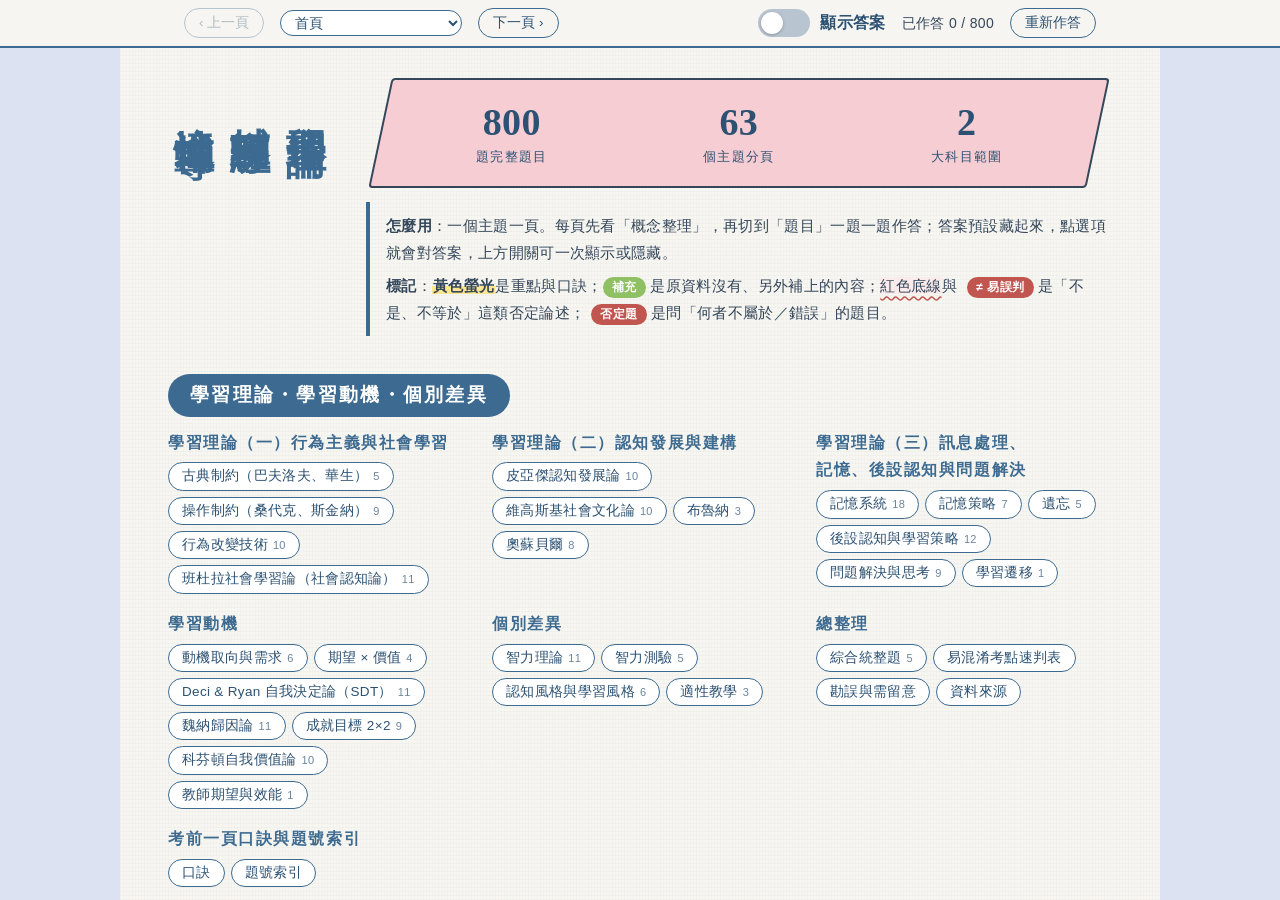
==== commit 97b5d0d7: "整合學習理論與輔導班經適性為單一網頁 Co-Authored-By: Claude Fable 5.2 <noreply@anthropic.com> Claude-Session: https://" ====
--- a/counseling/index.html
+++ b/counseling/index.html
@@ -1,1428 +1,4 @@
 <!DOCTYPE html>
-<html lang="zh-Hant-TW"><head><meta charset="utf-8"><meta name="viewport" content="width=device-width, initial-scale=1">
-<title>輔導・班經・適性刷題筆記</title>
-<link rel="preconnect" href="https://fonts.googleapis.com"><link rel="preconnect" href="https://fonts.gstatic.com" crossorigin>
-<link href="https://fonts.googleapis.com/css2?family=Noto+Serif+TC:wght@500;700&family=Noto+Sans+TC:wght@400;500;700&display=swap" rel="stylesheet">
-<style>:root{ /* 版面：淡藍底上一張和紙直欄；海軍藍細浪線、圓角橢圓標籤、明體直排標題 */
-  --bg:#dde2f2; --paper:#f7f6f1; --ink:#34465a; --navy:#3d6a90; --navy-d:#2c5173; --line:#c9d4e0;
-  --marker:#fde68f; --pink:#f5cdd3; --green:#8fc063; --amber:#c9801a; --soft:#eef2f6;
-  --serif:"Noto Serif TC","Songti TC","PMingLiU",serif; --sans:"Noto Sans TC","PingFang TC","Microsoft JhengHei",sans-serif;
-  color-scheme:light;
-}
-*{box-sizing:border-box}
-html{scroll-behavior:smooth;scroll-padding-top:112px}
-body{margin:0;background:var(--bg);color:var(--ink);font-family:var(--sans);font-size:16px;line-height:1.8;letter-spacing:.02em}
-.paper{max-width:900px;margin:0 auto;padding:0 clamp(16px,5vw,64px) 48px;background-color:var(--paper);
-  background-image:repeating-linear-gradient(0deg,rgba(60,90,120,.035) 0 1px,transparent 1px 4px),repeating-linear-gradient(90deg,rgba(60,90,120,.02) 0 1px,transparent 1px 3px)}
-.waves{height:44px;background:url("data:image/svg+xml,%3Csvg xmlns='http://www.w3.org/2000/svg' width='160' height='44'%3E%3Cg fill='none' stroke='%233d6a90' stroke-width='2'%3E%3Cpath d='M0 6q20-6 40 0t40 0 40 0 40 0'/%3E%3Cpath d='M0 15q20-6 40 0t40 0 40 0 40 0'/%3E%3Cpath d='M0 24q20-6 40 0t40 0 40 0 40 0'/%3E%3Cpath d='M0 33q20-6 40 0t40 0 40 0 40 0'/%3E%3C/g%3E%3C/svg%3E") repeat-x}
-.w1{width:52%;margin-left:auto;margin-right:calc(-1*clamp(16px,5vw,64px))}
-.w2{width:55%;margin-left:calc(-1*clamp(16px,5vw,64px));margin-top:28px}
-.w3{width:48%;margin:40px calc(-1*clamp(16px,5vw,64px)) 0 auto}
-.hero{padding-top:40px;display:grid;grid-template-columns:auto 1fr;gap:24px 40px;align-items:center}
-.hero .waves,.hero .howto{grid-column:1/-1}
-h1{font-family:var(--serif);font-weight:700;color:var(--navy);font-size:clamp(34px,6vw,50px);line-height:1.25;letter-spacing:.12em;writing-mode:vertical-rl;margin:0;height:5.6em;display:flex;flex-direction:column;gap:.15em}
-.blanket{background:var(--pink);transform:skewX(-12deg);padding:22px 30px;display:flex;gap:28px;justify-content:space-around;border:2px solid var(--ink);border-radius:4px}
-.blanket p{transform:skewX(12deg);margin:0;text-align:center}
-.big{font-family:var(--serif);font-size:38px;font-weight:700;color:var(--navy-d);line-height:1.1}
-.big small{display:block;font-family:var(--sans);font-size:13px;font-weight:500;letter-spacing:.1em;margin-top:6px}
-.howto{font-size:15px;border-left:4px solid var(--navy);padding:4px 0 4px 16px}
-.howto p{margin:6px 0}
-section{padding-top:8px}
-h2{font-family:var(--serif);font-size:clamp(24px,4vw,30px);color:var(--navy);letter-spacing:.15em;margin:64px 0 12px;padding-bottom:26px;text-wrap:balance;
-  background:url("data:image/svg+xml,%3Csvg xmlns='http://www.w3.org/2000/svg' width='80' height='16'%3E%3Cg fill='none' stroke='%233d6a90' stroke-width='2'%3E%3Cpath d='M0 5q10-5 20 0t20 0 20 0 20 0'/%3E%3Cpath d='M0 12q10-5 20 0t20 0 20 0 20 0'/%3E%3C/g%3E%3C/svg%3E") left bottom/80px 16px repeat-x;background-size:80px 16px;background-clip:padding-box}
-h3{margin:44px 0 14px;text-wrap:balance}
-h3 span{display:inline-block;font-family:var(--serif);font-weight:500;font-size:20px;letter-spacing:.18em;color:#fff;background:var(--navy);padding:8px 26px;border-radius:999px;box-shadow:0 0 0 3px var(--paper),0 0 0 4.5px var(--navy)}
-h4.qsec{font-family:var(--serif);font-size:18px;color:var(--navy);letter-spacing:.12em;margin:30px 0 12px;display:flex;align-items:baseline;gap:12px;border-bottom:2px dashed var(--navy);padding-bottom:6px}
-h4.qsec small{font-family:var(--sans);font-size:13px;color:#6b7c8e;font-weight:400;letter-spacing:.05em}
-p{margin:10px 0}
-ul,ol{padding-left:1.4em;margin:10px 0}
-li{margin:5px 0}
-a{color:var(--navy-d)}
-mark{background:linear-gradient(transparent 55%,var(--marker) 55%);color:inherit;font-weight:700;padding:0 1px}
-.sup{display:inline-block;font-size:12px;font-weight:700;color:#fff;background:var(--green);border-radius:999px;padding:0 9px;margin:0 6px 0 2px;line-height:1.7;vertical-align:.08em;letter-spacing:.08em}
-.flag{display:inline-block;font-size:12px;font-weight:700;color:#fff;background:var(--amber);border-radius:999px;padding:0 8px;margin-left:6px;line-height:1.7}
-.tw{overflow-x:auto;margin:14px 0}
-table{border-collapse:collapse;width:100%;min-width:520px;font-size:14.5px;line-height:1.65;background:rgba(255,255,255,.55)}
-th,td{border:1px solid var(--line);padding:8px 10px;text-align:left;vertical-align:top}
-th{background:var(--navy);color:#fff;font-weight:500;letter-spacing:.08em;white-space:nowrap}
-tbody td:first-child{font-weight:700;color:var(--navy-d)}
-/* 題目 */
-.q{background:rgba(255,255,255,.7);border:1.5px solid var(--line);border-radius:18px;padding:16px 18px;margin:0 0 16px}
-.qh{display:flex;align-items:center;gap:10px;flex-wrap:wrap;margin-bottom:6px}
-.qn{font-family:var(--serif);font-weight:700;color:#fff;background:var(--navy);border-radius:999px;padding:0 14px;font-size:15px}
-.qt{color:#6b7c8e;font-size:13.5px;flex:1;min-width:8em}
-.rv,.reset{font:inherit;font-size:13.5px;color:var(--navy-d);background:none;border:1.5px solid var(--navy);border-radius:999px;padding:2px 14px;cursor:pointer}
-.rv:hover,.reset:hover{background:var(--soft)}
-.stem{margin:6px 0 10px}
-.opts{display:grid;gap:6px}
-.opt{font:inherit;color:inherit;text-align:left;display:flex;gap:10px;align-items:flex-start;background:#fff;border:1.5px solid var(--line);border-radius:12px;padding:7px 12px;cursor:pointer;line-height:1.6}
-.opt:hover{border-color:var(--navy)}
-.ol{flex:none;width:26px;height:26px;border-radius:50%;border:1.5px solid var(--navy);color:var(--navy);font-weight:700;font-size:13.5px;display:grid;place-items:center;margin-top:1px}
-.opt.picked{border-color:var(--navy);background:var(--soft)}
-.q.show .opt.correct,body.show-all .opt.correct{border-color:#3c8f5a;background:#e9f5e4}
-.q.show .opt.correct .ol,body.show-all .opt.correct .ol{background:#3c8f5a;border-color:#3c8f5a;color:#fff}
-.q.show .opt.picked:not(.correct){border-color:#c0564f;background:#fbeceb}
-.q.show .opt.picked:not(.correct) .ol{background:#c0564f;border-color:#c0564f;color:#fff}
-.ansbox{display:none;margin-top:12px}
-.q.show .ansbox,body.show-all .ansbox{display:block}
-.ans{background:var(--soft);border-radius:12px;padding:10px 14px;font-size:15px}
-.ab{font-weight:700;color:#2f7d4c;margin-right:10px}
-.tip{margin-top:10px;border-left:4px solid var(--amber);background:#fdf5e4;border-radius:0 12px 12px 0;padding:10px 14px;font-size:15px}
-.tiph{font-weight:700;color:#99600c;margin-bottom:2px}
-.b60{margin:26px 0 8px}
-.b60 h5{font-family:var(--serif);font-size:17px;color:var(--navy);letter-spacing:.12em;margin:0}
-.note{font-size:13.5px;color:#6b7c8e;margin:2px 0 8px}
-.rid{white-space:nowrap}
-.cover{font:inherit;color:inherit;text-align:left;width:100%;background:none;border:0;padding:0;cursor:pointer;border-radius:6px}
-.cover span{display:block;filter:blur(6px);opacity:.55;transition:filter .15s;user-select:none}
-.cover.open span,body.show-all .cover span{filter:none;opacity:1;user-select:auto}
-.t60{font-size:13px;margin-top:4px;font-weight:400}
-.t60 mark{font-weight:500}
-/* 上方工具列 */
-.bar{position:sticky;top:0;z-index:5;background:rgba(247,246,241,.96);border-bottom:2px solid var(--navy);backdrop-filter:blur(4px)}
-.barin{max-width:900px;margin:0 auto;padding:8px clamp(16px,5vw,64px);display:flex;flex-wrap:wrap;align-items:center;gap:8px 16px}
-.sw{display:flex;align-items:center;gap:10px;cursor:pointer;font-weight:700;color:var(--navy-d)}
-.sw input{position:absolute;opacity:0;width:1px;height:1px}
-.track{width:52px;height:28px;border-radius:999px;background:#b9c4d1;position:relative;transition:background .15s;flex:none}
-.knob{position:absolute;top:3px;left:3px;width:22px;height:22px;border-radius:50%;background:#fff;transition:transform .15s;box-shadow:0 1px 3px rgba(0,0,0,.25)}
-.sw input:checked+.track{background:var(--navy)}
-.sw input:checked+.track .knob{transform:translateX(24px)}
-.sw input:focus-visible+.track,button:focus-visible,a:focus-visible{outline:3px solid var(--amber);outline-offset:2px}
-.score{font-size:14px;font-variant-numeric:tabular-nums;color:var(--ink)}
-.nav{display:flex;gap:6px;overflow-x:auto;width:100%;padding-bottom:2px}
-.nav a{flex:none;font-size:13px;text-decoration:none;color:var(--navy-d);border:1px solid var(--navy);border-radius:999px;padding:0 11px;line-height:1.9;background:#fff}
-.nav a:hover{background:var(--navy);color:#fff}
-footer{text-align:center;font-size:12.5px;color:var(--navy-d);padding:28px 16px;letter-spacing:.12em}
-@media(max-width:560px){.hero{grid-template-columns:1fr}h1{height:4.6em}.blanket{gap:12px;padding:16px}.big{font-size:28px}body{font-size:15.5px}}
-@media(prefers-reduced-motion:reduce){html{scroll-behavior:auto}.knob,.track,.cover span{transition:none}}
-html,body{height:100%}
-body{display:flex;flex-direction:column;overflow:hidden}
-.bar{position:static;flex:none}
-.barin{max-width:1040px}
-#sel{font:inherit;font-size:14px;color:var(--navy-d);border:1.5px solid var(--navy);border-radius:999px;padding:3px 10px;background:#fff;max-width:13em}
-.sw{margin-left:auto}
-.paper{flex:1;min-height:0;width:100%;max-width:1040px;padding:0;display:flex;flex-direction:column}
-.page{flex:1;min-height:0;display:flex;flex-direction:column}
-.page[hidden]{display:none}
-.ph{flex:none;padding:14px clamp(16px,4vw,48px) 0;display:flex;flex-wrap:wrap;align-items:center;gap:6px 14px;border-bottom:2px dashed var(--navy);padding-bottom:10px}
-.grp{font-size:13px;color:#6b7c8e;letter-spacing:.1em;width:100%}
-.ph h2{margin:0;padding:6px 24px;background:var(--navy);color:#fff;font-size:20px;font-weight:500;border-radius:999px;box-shadow:0 0 0 3px var(--paper),0 0 0 4.5px var(--navy);letter-spacing:.15em}
-.pts{display:flex;gap:6px;margin-left:auto;flex-wrap:wrap}
-.pts[hidden]{display:none}
-.pt{font:inherit;font-size:14px;color:var(--navy-d);background:#fff;border:1.5px solid var(--navy);border-radius:999px;padding:3px 16px;cursor:pointer}
-.pt.on{background:var(--navy);color:#fff;font-weight:700}
-.pb{flex:1;min-height:0;display:flex;flex-direction:column}
-.pane{display:none;flex:1;min-height:0;overflow-y:auto;padding:10px clamp(16px,4vw,48px) 18px}
-.pane.on{display:block}
-.pane[data-pane="quiz"].on{display:flex;flex-direction:column;overflow:hidden;padding-bottom:10px}
-.qstage{flex:1;min-height:0;overflow-y:auto}
-.q{display:none;margin:4px 0}
-.q.cur{display:block}
-.qnav{flex:none;display:flex;align-items:center;gap:10px;padding-top:10px}
-.qp,.qx{font:inherit;font-size:14px;font-weight:700;color:#fff;background:var(--navy);border:0;border-radius:999px;padding:6px 18px;cursor:pointer;flex:none}
-.qp:disabled,.qx:disabled,#prev:disabled,#next:disabled{opacity:.35;cursor:default}
-.qcs{flex:1;display:flex;gap:5px;justify-content:center;flex-wrap:wrap}
-.qc{font:inherit;font-size:12.5px;width:28px;height:28px;border-radius:50%;border:1.5px solid var(--navy);background:#fff;color:var(--navy-d);cursor:pointer;padding:0}
-.qc.cur{box-shadow:0 0 0 3px var(--marker)}
-.qc.ok{background:#3c8f5a;border-color:#3c8f5a;color:#fff}
-.qc.ng{background:#c0564f;border-color:#c0564f;color:#fff}
-.home{overflow-y:auto;padding:22px clamp(16px,4vw,48px)}
-.hero{padding-top:0;gap:16px 36px}
-h1{font-size:clamp(28px,4.4vw,40px)}
-.blanket{margin:0 14px 14px}
-.home .waves{width:50%;margin:14px 0 6px;height:36px}
-.dir{display:grid;grid-template-columns:repeat(auto-fit,minmax(260px,1fr));gap:10px 28px}
-.dg h3{font-family:var(--serif);font-size:15.5px;color:var(--navy);letter-spacing:.1em;margin:6px 0 6px}
-.dl{display:flex;flex-wrap:wrap;gap:6px}
-.dl a{font-size:13.5px;text-decoration:none;color:var(--navy-d);background:#fff;border:1.5px solid var(--navy);border-radius:999px;padding:1px 13px}
-.dl a:hover{background:var(--navy);color:#fff}
-@media(max-width:560px){.sw{margin-left:0}.qp,.qx{padding:6px 12px}.ph h2{font-size:17px;padding:5px 16px}}
-.kgrid{display:grid;grid-template-columns:repeat(auto-fill,minmax(300px,1fr));gap:14px;align-items:start}
-.kc{background:rgba(255,255,255,.8);border:1.5px solid var(--line);border-radius:16px;padding:12px 16px 14px;font-size:15px;line-height:1.7}
-.kc h4{font-family:var(--serif);font-size:17px;color:var(--navy-d);margin:0 0 8px;padding-bottom:6px;border-bottom:2px solid var(--navy);letter-spacing:.06em;display:flex;flex-wrap:wrap;gap:6px;align-items:center}
-.kf{display:grid;grid-template-columns:1fr;gap:1px;padding:5px 0;border-bottom:1px dashed var(--line)}
-.kf:last-of-type{border-bottom:0}
-.kl{font-size:12.5px;font-weight:700;color:var(--navy);letter-spacing:.08em}
-.kj{margin-top:8px;background:linear-gradient(transparent 0,var(--marker) 0);border-radius:10px;padding:6px 12px;font-weight:700;color:#5b4300}
-.kj>span:first-child{display:inline-block;font-size:12px;background:#5b4300;color:#fff;border-radius:999px;padding:0 9px;margin-right:8px;font-weight:500;line-height:1.7}
-.kjonly{padding:10px 12px}.kjonly .kj{margin:0}
-.kc.hasneg{border-color:#c0564f}
-.neg{text-decoration:underline wavy #c0564f;text-underline-offset:4px;background:#fbeceb}
-.negb{display:inline-block;font-family:var(--sans);font-size:12px;font-weight:700;color:#fff;background:#c0564f;border-radius:999px;padding:0 9px;line-height:1.7;letter-spacing:.04em;margin-left:6px}
-.negq{color:#c0564f;font-weight:700;text-decoration:underline;text-decoration-thickness:2px;text-underline-offset:3px}
-.flow{display:flex;flex-wrap:wrap;gap:4px 2px;align-items:center}
-.flow span{background:var(--soft);border:1px solid var(--line);border-radius:8px;padding:0 8px}
-.flow i{font-style:normal;color:var(--navy);padding:0 2px}
-.nonote{color:#6b7c8e;font-size:15px}
-.ans p{margin:4px 0}.ans p:first-of-type{display:inline}
-.el{display:inline-block;font-size:12px;font-weight:700;color:#fff;background:var(--navy);border-radius:999px;padding:0 9px;margin-right:8px;line-height:1.7}
-.ekj .el{background:#5b4300}
-.dl a small{font-size:11px;opacity:.7;margin-left:5px}
-.qcs{max-height:66px;overflow-y:auto}
-h1{letter-spacing:.08em}
-.kline{margin:1px 0}
-.kli{list-style:none;margin:2px 0;padding:0;display:flex;flex-wrap:wrap;gap:5px}
-.kli li{margin:0;background:var(--soft);border:1px solid var(--line);border-radius:8px;padding:0 9px;font-size:14.5px}
-.ktag{display:inline-block;font-family:var(--sans);font-size:12px;font-weight:700;color:#fff;background:var(--green);border-radius:999px;padding:0 9px;line-height:1.7;letter-spacing:.06em}
-</style></head><body>
-<div class="bar"><div class="barin">
-<button type="button" id="prev" class="reset">‹ 上一頁</button>
-<select id="sel" aria-label="選擇主題"><option value="0">首頁</option><optgroup label="總整理"><option value="1">三大單元判題關鍵</option><option value="31">十組易混淆對照</option><option value="32">考前十二句口訣</option></optgroup><optgroup label="諮商輔導"><option value="2">三級輔導與學生輔導法</option><option value="3">輔導專業倫理</option><option value="4">危機處理、自殺防治、性平與霸凌</option><option value="5">精神分析與發展理論</option><option value="6">阿德勒個體心理學</option><option value="7">個人中心與人本存在</option><option value="8">完形治療</option><option value="9">理情行為治療 REBT</option><option value="10">貝克認知治療 CBT</option><option value="11">行為治療</option><option value="12">現實治療與選擇理論</option><option value="13">焦點解決短期諮商 SFBT</option><option value="14">敘事治療</option><option value="15">家族治療</option><option value="16">諮商技巧、團體與測驗</option><option value="17">學派統整</option></optgroup><optgroup label="班級經營"><option value="18">班規與常規建立</option><option value="19">庫寧 Kounin：班級生態學</option><option value="20">德瑞克斯 Dreikurs：邏輯後果</option><option value="21">坎特 Canter：果斷紀律</option><option value="22">瓊斯 Jones：積極班級紀律</option><option value="23">葛拉瑟 Glasser：無輸教室</option><option value="24">親師溝通與高登 Gordon</option></optgroup><optgroup label="適性輔導"><option value="25">特教法規與融合教育</option><option value="26">個別化教育計畫 IEP</option><option value="27">通用設計學習 UDL</option><option value="28">行為功能評量與正向行為支持</option><option value="29">各類特殊需求學生</option><option value="30">生涯發展理論</option></optgroup></select>
-<button type="button" id="next" class="reset">下一頁 ›</button>
-<label class="sw" for="toggleAll"><input type="checkbox" id="toggleAll" role="switch"><span class="track"><span class="knob"></span></span><span class="swt">顯示答案</span></label>
-<span class="score" id="score">已作答 0 / 600</span>
-<button type="button" id="reset" class="reset">重新作答</button>
-</div></div>
-<main class="paper">
-<section class="page" id="page-0"><div class="pb home">
-<div class="hero"><h1><span>諮商輔導</span><span>班級經營</span><span>適性輔導</span></h1>
-<div><div class="blanket"><p class="big">600<small>題情境選擇題</small></p><p class="big">169<small>張概念卡</small></p><p class="big">32<small>個主題分頁</small></p></div>
-<div class="howto"><p><b>怎麼用</b>：一個主題一頁。「概念整理」裡每個知識點是一張獨立的卡片；「題目」一次一題，點選項就對答案。</p>
-<p><b>標記</b>：<span class="ktag">補充</span> 是原筆記沒有、另外補上的概念卡；<mark>黃色螢光</mark>是口訣；<span class="neg">紅色底線</span>與 <span class="negb">≠ 易誤判</span> 是「不是、不等於、不可以」這類否定論述；<span class="negb">否定題</span> 是問「何者不屬於／錯誤」的題目。</p></div></div></div>
-<div class="waves"></div>
-<div class="dir"><div class="dg"><h3>總整理</h3><div class="dl"><a href="#page-1">三大單元判題關鍵</a><a href="#page-31">十組易混淆對照</a><a href="#page-32">考前十二句口訣</a></div></div><div class="dg"><h3>諮商輔導</h3><div class="dl"><a href="#page-2">三級輔導與學生輔導法<small>10</small></a><a href="#page-3">輔導專業倫理<small>12</small></a><a href="#page-4">危機處理、自殺防治、性平與霸凌<small>14</small></a><a href="#page-5">精神分析與發展理論<small>19</small></a><a href="#page-6">阿德勒個體心理學<small>20</small></a><a href="#page-7">個人中心與人本存在<small>10</small></a><a href="#page-8">完形治療<small>15</small></a><a href="#page-9">理情行為治療 REBT<small>8</small></a><a href="#page-10">貝克認知治療 CBT<small>12</small></a><a href="#page-11">行為治療<small>9</small></a><a href="#page-12">現實治療與選擇理論<small>14</small></a><a href="#page-13">焦點解決短期諮商 SFBT<small>13</small></a><a href="#page-14">敘事治療<small>8</small></a><a href="#page-15">家族治療<small>17</small></a><a href="#page-16">諮商技巧、團體與測驗<small>15</small></a><a href="#page-17">學派統整<small>4</small></a></div></div><div class="dg"><h3>班級經營</h3><div class="dl"><a href="#page-18">班規與常規建立<small>22</small></a><a href="#page-19">庫寧 Kounin：班級生態學<small>37</small></a><a href="#page-20">德瑞克斯 Dreikurs：邏輯後果<small>38</small></a><a href="#page-21">坎特 Canter：果斷紀律<small>22</small></a><a href="#page-22">瓊斯 Jones：積極班級紀律<small>22</small></a><a href="#page-23">葛拉瑟 Glasser：無輸教室<small>37</small></a><a href="#page-24">親師溝通與高登 Gordon<small>22</small></a></div></div><div class="dg"><h3>適性輔導</h3><div class="dl"><a href="#page-25">特教法規與融合教育<small>38</small></a><a href="#page-26">個別化教育計畫 IEP<small>38</small></a><a href="#page-27">通用設計學習 UDL<small>18</small></a><a href="#page-28">行為功能評量與正向行為支持<small>28</small></a><a href="#page-29">各類特殊需求學生<small>40</small></a><a href="#page-30">生涯發展理論<small>38</small></a></div></div></div></div></section>
-<section class="page" id="page-1" hidden><div class="ph"><span class="grp">總整理</span><h2>三大單元判題關鍵</h2><div class="pts" hidden><button type="button" class="pt on" data-pane="concept">概念整理 3 張</button></div></div><div class="pb"><div class="pane on" data-pane="concept"><div class="kgrid"><div class="kc"><h4>諮商輔導</h4><div class="kf"><span class=kl>題幹先找</span><span class="kv"><ul class="kli"><li>問題嚴重度</li><li>自傷他傷危機</li><li>學生真實需求</li></ul></span></div><div class="kf"><span class=kl>正確選項的特質</span><span class="kv"><ul class="kli"><li>尊重</li><li>同理傾聽</li><li>評估</li><li>合作</li><li>轉介</li><li>保密例外</li></ul></span></div><div class="kf"><span class=kl>優先排除</span><span class="kv"><ul class="kli"><li>「承諾絕對保密」</li><li>「單純安慰忽視危機」</li><li>「在全班面前公開隱私」</li></ul></span></div></div><div class="kc"><h4>班級經營</h4><div class="kf"><span class=kl>題幹先找</span><span class="kv"><ul class="kli"><li>行為前因</li><li>班級常規</li><li>教師當下回應</li></ul></span></div><div class="kf"><span class=kl>正確選項的特質</span><span class="kv"><ul class="kli"><li>預防優先</li><li>常規清楚</li><li>正向強化</li><li>邏輯後果</li><li>修復關係</li></ul></span></div><div class="kf"><span class=kl>優先排除</span><span class="kv"><ul class="kli"><li>「當眾羞辱諷刺」</li><li>「貼標籤」</li><li>「連坐體罰」</li><li>「情緒性加重處罰」</li></ul></span></div></div><div class="kc hasneg"><h4>適性輔導<span class="negb">≠ 易誤判</span></h4><div class="kf"><span class=kl>題幹先找</span><span class="kv"><ul class="kli"><li>特殊需求特質</li><li>學習目標</li><li>支持方式</li></ul></span></div><div class="kf"><span class=kl>正確選項的特質</span><span class="kv"><ul class="kli"><li>個別化</li><li>實質參與權</li><li>合理調整</li><li>跨專業團隊合作</li></ul></span></div><div class="kf"><span class=kl>優先排除</span><span class="kv"><ul class="kli"><li>「直接隔離排擠」</li><li><span class="neg">「放任不管」</span></li><li>「降低所有期望」</li><li>「片面剝奪受教權」</li></ul></span></div></div></div></div></div></section><section class="page" id="page-2" hidden><div class="ph"><span class="grp">諮商輔導</span><h2>三級輔導與學生輔導法</h2><div class="pts"><button type="button" class="pt on" data-pane="concept">概念整理 5 張</button><button type="button" class="pt" data-pane="quiz">題目 10 題</button></div></div><div class="pb"><div class="pane on" data-pane="concept"><div class="kgrid"><div class="kc"><h4>發展性輔導（初級預防）</h4><div class="kf"><span class=kl>對象與目標</span><span class="kv"><div class="kline">全校／全體學生</div><div class="kline">促進心理健康、預防適應問題</div></span></div><div class="kf"><span class=kl>常見作法</span><span class="kv"><ul class="kli"><li>班級輔導活動</li><li>生命教育</li><li>情緒教育</li><li>生涯探索</li><li>性平宣導</li></ul></span></div><div class="kf"><span class=kl>題幹關鍵字</span><span class="kv"><ul class="kli"><li>全校</li><li>全班</li><li>發展</li><li>預防</li><li>增能</li></ul></span></div></div><div class="kc"><h4>介入性輔導（次級預防）</h4><div class="kf"><span class=kl>對象與目標</span><span class="kv"><ul class="kli"><li>適應困難</li><li>出現重複性偏差行為</li><li>瀕臨中輟者</li></ul></span></div><div class="kf"><span class=kl>常見作法</span><span class="kv"><ul class="kli"><li>專輔個別諮商</li><li>小團體輔導</li><li>認輔制度</li><li>親師諮詢</li><li>個案管理</li></ul></span></div><div class="kf"><span class=kl>題幹關鍵字</span><span class="kv"><ul class="kli"><li>持續困擾</li><li>早期介入</li><li>個別輔導</li><li>生活適應欠佳</li></ul></span></div></div><div class="kc"><h4>處遇性輔導（三級預防）</h4><div class="kf"><span class=kl>對象與目標</span><span class="kv"><ul class="kli"><li>嚴重偏差</li><li>自傷自殺危機</li><li>精神疾患</li><li>重大創傷或受暴個案</li></ul></span></div><div class="kf"><span class=kl>常見作法</span><span class="kv"><ul class="kli"><li>跨專業網絡合作</li><li>心理治療</li><li>社工進駐</li><li>醫療精神急診轉介</li></ul></span></div><div class="kf"><span class=kl>題幹關鍵字</span><span class="kv"><ul class="kli"><li>自傷自殘</li><li>意圖傷害他人</li><li>受暴虐待</li><li>重大創傷</li><li>危機介入</li></ul></span></div><div class="kj"><span>口訣</span>全體預防是發展；出現困難早介入；嚴重危機做處遇！</div></div><div class="kc hasneg"><h4><span class="ktag">補充</span>角色分工與認輔<span class="negb">≠ 易誤判</span></h4><div class="kf"><span class=kl>導師與全體教師</span><span class="kv"><div class="kline">負責發展性輔導</div></span></div><div class="kf"><span class=kl>專任輔導教師</span><span class="kv"><div class="kline">主責介入性輔導</div></span></div><div class="kf"><span class=kl>專業輔導人員</span><span class="kv"><div class="kline">心理師、社工師，負責處遇性輔導</div></span></div><div class="kf"><span class=kl>認輔教師</span><span class="kv"><div class="kline">以關懷陪伴為主</div><div class="kline"><span class="neg">不是取代專業諮商，嚴重問題仍須轉介</span></div></span></div></div><div class="kc"><h4><span class="ktag">補充</span>輔導資料與轉銜</h4><div class="kf"><span class=kl>保管</span><span class="kv"><div class="kline">專人保管並保密，未經同意不得任意提供他人</div></span></div><div class="kf"><span class=kl>轉銜</span><span class="kv"><div class="kline">學生轉學或升學時，依規定把必要的輔導資料移交新學校，讓輔導不中斷</div></span></div></div></div></div><div class="pane" data-pane="quiz"><div class="qstage"><article class="q" id="qC001"><div class="qh"><span class="qn">C001</span><span class="qt">三級輔導・發展性輔導</span><button type="button" class="rv" aria-expanded="false">看答案</button></div>
-<p class="stem">學校輔導室在每學期初針對全校七年級新生舉辦「情緒調適與人際適應講座」，並設計班級輔導活動手冊，協助全體新生建立良好的生活與心理適應能力。依據《學生輔導法》之規範，此作法最符合下列哪一層級的輔導？</p><div class="opts"><button type="button" class="opt correct" data-k="A"><span class="ol">A</span><span>發展性輔導（初級預防）</span></button><button type="button" class="opt" data-k="B"><span class="ol">B</span><span>介入性輔導（次級預防）</span></button><button type="button" class="opt" data-k="C"><span class="ol">C</span><span>處遇性輔導（三級預防）</span></button><button type="button" class="opt" data-k="D"><span class="ol">D</span><span>危機介入輔導</span></button></div>
-<div class="ansbox"><div class="ans"><span class="ab">正解 (A)</span><p><span class="el">教檢關鍵字</span>面向「全校全體新生」、「生活與心理適應教育宣導」。</p><p><span class="el">陷阱剖析</span>發展性輔導針對全體學生促進心理健康；次級介入性針對適應困難特定個案；三級處遇性針對嚴重偏差或危機個案。</p><p class="ekj"><span class="el">速記口訣</span><mark>全體發展、困擾介入、嚴重處遇！</mark></p></div></div></article><article class="q" id="qC002"><div class="qh"><span class="qn">C002</span><span class="qt">三級輔導・介入性輔導</span><button type="button" class="rv" aria-expanded="false">看答案</button></div>
-<p class="stem">八年級的小傑最近常在課堂上發出怪聲、多次與同學發生口語肢體衝突，導師多次口頭勸導無效後，將小傑轉介至輔導室。輔導教師評估後為其安排個別諮商，並邀請其加入「人際互動高關懷小團體輔導」。這最符合哪一層級的輔導？</p><div class="opts"><button type="button" class="opt" data-k="A"><span class="ol">A</span><span>發展性輔導</span></button><button type="button" class="opt correct" data-k="B"><span class="ol">B</span><span>介入性輔導（次級預防）</span></button><button type="button" class="opt" data-k="C"><span class="ol">C</span><span>處遇性輔導</span></button><button type="button" class="opt" data-k="D"><span class="ol">D</span><span>醫療整合輔導</span></button></div>
-<div class="ansbox"><div class="ans"><span class="ab">正解 (B)</span><p><span class="el">教檢關鍵字</span>「瀕臨適應困難」、「個別諮商」、「高關懷小團體輔導」。</p><p><span class="el">陷阱剖析</span>學生已出現初期問題行為，經導師初級輔導無效轉介專輔教師，提供個別化方案，屬於二級介入性輔導。</p><p class="ekj"><span class="el">速記口訣</span><mark>及早介入防惡化，個別團輔是次級。</mark></p></div></div></article><article class="q" id="qC003"><div class="qh"><span class="qn">C003</span><span class="qt">三級輔導・處遇性輔導</span><button type="button" class="rv" aria-expanded="false">看答案</button></div>
-<p class="stem">高一學生小安在父母離異後出現重度憂鬱情緒，手臂有多處自傷刀痕，並在週記中透露跳樓念頭。學校立即召開個案會議，除提供彈性學習安置外，並主動結合精神科醫療、社工體系進行長期追蹤治療與心理治療。此作法屬於？</p><div class="opts"><button type="button" class="opt" data-k="A"><span class="ol">A</span><span>發展性輔導</span></button><button type="button" class="opt" data-k="B"><span class="ol">B</span><span>介入性輔導</span></button><button type="button" class="opt correct" data-k="C"><span class="ol">C</span><span>處遇性輔導（三級預防）</span></button><button type="button" class="opt" data-k="D"><span class="ol">D</span><span>生涯探索輔導</span></button></div>
-<div class="ansbox"><div class="ans"><span class="ab">正解 (C)</span><p><span class="el">教檢關鍵字</span>「嚴重重度憂鬱」、「明確自傷自殺意圖」、「跨專業醫療社工整合」。</p><p><span class="el">陷阱剖析</span>當個案面臨嚴重心理疾患、重大違規或危機情境，需結合校外專業網絡治療者，必為處遇性輔導。</p><p class="ekj"><span class="el">速記口訣</span><mark>危機嚴重跨專業，醫療整合是三級。</mark></p></div></div></article><article class="q" id="qC008"><div class="qh"><span class="qn">C008</span><span class="qt">學生輔導法・角色分工</span><button type="button" class="rv" aria-expanded="false">看答案</button></div>
-<p class="stem">依據《學生輔導法》，下列關於學校各類人員在學生輔導工作之職責分工敘述，何者最為正確？</p><div class="opts"><button type="button" class="opt" data-k="A"><span class="ol">A</span><span>導師只需專心學科教學，所有學生輔導事務一律推給專任輔導教師單獨承擔</span></button><button type="button" class="opt" data-k="B"><span class="ol">B</span><span>專任輔導教師平時不應進入班級，只能在輔導室被動等待學生主動求助</span></button><button type="button" class="opt" data-k="C"><span class="ol">C</span><span>處遇性輔導個案應由校長單獨進行一對一心理治療，不得轉介外部醫療機構</span></button><button type="button" class="opt correct" data-k="D"><span class="ol">D</span><span>全體教職員皆有輔導責任；導師負責發展性輔導，專輔教師主責介入性輔導</span></button></div>
-<div class="ansbox"><div class="ans"><span class="ab">正解 (D)</span><p><span class="el">教檢關鍵字</span>「全體教職員均有輔導責任」、「導師初級、專輔次級、跨專業三級」。</p><p><span class="el">陷阱剖析</span>學生輔導法第 6 條明定學校全體人員均負輔導職責，導師為初級防線，專輔承擔二級核心，三級啟動跨專業團隊。</p><p class="ekj"><span class="el">速記口訣</span><mark>人人有責導師初，專輔次級外援三。</mark></p></div></div></article><article class="q" id="qC090"><div class="qh"><span class="qn">C090</span><span class="qt">校園認輔志工制度・初級與次級銜接</span><button type="button" class="rv" aria-expanded="false">看答案</button></div>
-<p class="stem">臺灣中小學推行之「認輔制度（Teacher-Volunteer Mentoring）」，主要透過甄選受過基礎輔導知能培訓的熱心合格教師或愛心志工，每週固定一至兩次陪伴關懷一名適應不良或弱勢學生。其在輔導體制中最主要扮演何種角色？</p><div class="opts"><button type="button" class="opt" data-k="A"><span class="ol">A</span><span>代替精神科醫師開立處方藥物</span></button><button type="button" class="opt correct" data-k="B"><span class="ol">B</span><span>提供持續關懷陪伴的支持橋樑</span></button><button type="button" class="opt" data-k="C"><span class="ol">C</span><span>專門對重大違規學生施加體罰懲罰</span></button><button type="button" class="opt" data-k="D"><span class="ol">D</span><span>監督專輔教師有無偷懶</span></button></div>
-<div class="ansbox"><div class="ans"><span class="ab">正解 (B)</span><p><span class="el">教檢關鍵字</span>「一師認輔一至二生、長期陪伴支持」。</p><p><span class="el">陷阱剖析</span>認輔制度動員校內外良善資源，以一對一亦師亦友的穩定陪伴，彌補專業人力不足，在初級與次級預防發揮強大防護網功能。</p><p class="ekj"><span class="el">速記口訣</span><mark>熱心認輔一對一，溫暖陪伴護幼苗。</mark></p></div></div></article><article class="q" id="qC171"><div class="qh"><span class="qn">C171</span><span class="qt">學生輔導法・三級預防體制分工</span><button type="button" class="rv" aria-expanded="false">看答案</button></div>
-<p class="stem">依據我國《學生輔導法》第 6 條規定，學校應視學生身心狀況及需求，提供發展性輔導（初級）、介入性輔導（二級）及處遇性輔導（三級）。下列關於三級輔導的權責分工與人員配置，何者完全符合法規規範？</p><div class="opts"><button type="button" class="opt" data-k="A"><span class="ol">A</span><span>初級由輔導主任全權負責；二級由教務處負責；三級由學務處記過處分</span></button><button type="button" class="opt" data-k="B"><span class="ol">B</span><span>初級由實習老師負責；二級由專業心理師負責；三級由校長負責</span></button><button type="button" class="opt correct" data-k="C"><span class="ol">C</span><span>初級由全校教師負責；二級由輔導教師負責；三級由專業輔導人員處遇</span></button><button type="button" class="opt" data-k="D"><span class="ol">D</span><span>導師只負責初級，一旦學生需要二級輔導，導師便可完全撒手不管交由專輔教師全權處理</span></button></div>
-<div class="ansbox"><div class="ans"><span class="ab">正解 (C)</span><p><span class="el">教檢關鍵字</span>初級（導師/全體教師/發展性）；二級（專兼任輔導教師/介入性）；三級（專業輔導人員/心理師社工師/處遇性）。</p><p><span class="el">陷阱剖析</span>二、三級啟動時，導師仍需維持初級輔導與班級導師角色，形成合作團隊，絕非轉介後撒手不管！</p><p class="ekj"><span class="el">速記口訣</span><mark>導師初級普照護，專輔二級個別助，三級心理社工度！</mark></p></div></div></article><article class="q" id="qC172"><div class="qh"><span class="qn">C172</span><span class="qt">學生輔導法・輔導紀錄保存與保密</span><button type="button" class="rv" aria-expanded="false">看答案</button></div>
-<p class="stem">依據《學生輔導法施行細則》第 14 條及相關法令，學校對於學生的輔導資料（如輔導紀錄表 B 表、諮商紀錄）應如何妥善管理？下列敘述何者正確？</p><div class="opts"><button type="button" class="opt" data-k="A"><span class="ol">A</span><span>輔導紀錄屬於學校公開文書，各科任教師隨時可無條件自由借閱並於班親會宣讀</span></button><button type="button" class="opt" data-k="B"><span class="ol">B</span><span>學生只要一畢業，為保護個資應於一週內全數碎紙銷毀</span></button><button type="button" class="opt" data-k="C"><span class="ol">C</span><span>輔導資料為家長出資繳費就讀之成果，家長可隨時要求帶回家永久保存原件</span></button><button type="button" class="opt correct" data-k="D"><span class="ol">D</span><span>專人專櫃保管並保密，離校後至少保存十年</span></button></div>
-<div class="ansbox"><div class="ans"><span class="ab">正解 (D)</span><p><span class="el">教檢關鍵字</span>「專人專櫃密封保管」、「嚴格保密」、「保存至少 10 年」。</p><p><span class="el">陷阱剖析</span>輔導紀錄屬於高度敏感個資，借閱需有正當專業理由並經簽核；法規明定保存年限為至少十年（非永久亦非畢業立毀）。</p><p class="ekj"><span class="el">速記口訣</span><mark>專人專櫃嚴保密，畢業保存滿十年！</mark></p></div></div></article><article class="q" id="qC173"><div class="qh"><span class="qn">C173</span><span class="qt">學生輔導法・轉銜輔導機制</span><button type="button" class="rv" aria-expanded="false">看答案</button></div>
-<p class="stem">當正在接受二級個別諮商的國二學生小強因家庭搬遷轉學至另一所國中時，原學校針對小強的輔導資料應如何處理，最符合《學生輔導法》之規範？</p><div class="opts"><button type="button" class="opt correct" data-k="A"><span class="ol">A</span><span>原校將輔導資料紀錄表移轉新校，必要時以密件送轉銜摘要</span></button><button type="button" class="opt" data-k="B"><span class="ol">B</span><span>為徹底貫徹保密原則，原校絕不可向新校透露小強曾受輔導的任何訊息</span></button><button type="button" class="opt" data-k="C"><span class="ol">C</span><span>將所有原始晤談紀錄影印 50 份發給新校所有科任教師</span></button><button type="button" class="opt" data-k="D"><span class="ol">D</span><span>直接將原始輔導紀錄交給小強家長，由家長自行決定是否交給新校</span></button></div>
-<div class="ansbox"><div class="ans"><span class="ab">正解 (A)</span><p><span class="el">教檢關鍵字</span>「轉銜輔導」、「A表正本移轉、B表提供轉銜摘要密件傳送」、「落實輔導連續性」。</p><p><span class="el">陷阱剖析</span>轉學時為維護輔導延續性，需建立轉銜機制，但原始深度諮商隱私紀錄不宜全盤照搬，而是以「輔導摘要密件」進行專人對專人的銜接。</p><p class="ekj"><span class="el">速記口訣</span><mark>A表正本隨學籍，B表摘要密件移！</mark></p></div></div></article><article class="q" id="qC174"><div class="qh"><span class="qn">C174</span><span class="qt">學生輔導法・學校專輔教師編制員額</span><button type="button" class="rv" aria-expanded="false">看答案</button></div>
-<p class="stem">依據《學生輔導法》第 10 條及 113 年最新修正規定，國民中學與國民小學專任輔導教師之編制標準，下列敘述何者完全正確？</p><div class="opts"><button type="button" class="opt" data-k="A"><span class="ol">A</span><span>不論班級數多寡，每校均固定只聘置 1 人</span></button><button type="button" class="opt correct" data-k="B"><span class="ol">B</span><span>國小每 24 班置 1 人；國中每 15 班置 1 人</span></button><button type="button" class="opt" data-k="C"><span class="ol">C</span><span>國小 60 班以上才需設置專任輔導教師</span></button><button type="button" class="opt" data-k="D"><span class="ol">D</span><span>輔導教師編制純屬參考性質，學校可將其挪用為總務處行政人力</span></button></div>
-<div class="ansbox"><div class="ans"><span class="ab">正解 (B)</span><p><span class="el">教檢關鍵字</span>國小（24班置1人，每增24班加1人）；國中（15班置1人，每增15班加1人）。</p><p><span class="el">陷阱剖析</span>這是教檢常考的法規數字題，專任輔導教師不得挪作一般行政或兼任無關行政職務，以保障專業輔導服務能量。</p><p class="ekj"><span class="el">速記口訣</span><mark>國小二四增二四，國中一五增一五！</mark></p></div></div></article><article class="q" id="qC175"><div class="qh"><span class="qn">C175</span><span class="qt">學校輔導實務・認輔制度之實施</span><button type="button" class="rv" aria-expanded="false">看答案</button></div>
-<p class="stem">學校推動「認輔制度（Teacher-Student Mentoring）」時，邀請校內熱心導師或科任教師擔任「認輔教師」，每週定期與被認輔學生會談陪伴。關於認輔制度的性質，下列敘述何者正確？</p><div class="opts"><button type="button" class="opt" data-k="A"><span class="ol">A</span><span>認輔教師等同於合法心理師，可進行深層人格動力心理治療</span></button><button type="button" class="opt" data-k="B"><span class="ol">B</span><span>被認輔學生僅限於犯下刑事犯罪之學生</span></button><button type="button" class="opt correct" data-k="C"><span class="ol">C</span><span>認輔以關懷陪伴為主，遇嚴重問題仍應轉介</span></button><button type="button" class="opt" data-k="D"><span class="ol">D</span><span>認輔教師可直接調閱學生精神醫療病歷而無須知情同意</span></button></div>
-<div class="ansbox"><div class="ans"><span class="ab">正解 (C)</span><p><span class="el">教檢關鍵字</span>認輔制度（熱心教師認領關懷適應欠佳學生、提供情感陪伴支持、二級輔導之協力夥伴）。</p><p><span class="el">陷阱剖析</span>認輔教師多為一般學科教師，其核心在於「重要他人的正向陪伴與關懷」，不可超越專業倫理去從事深度心理治療。</p><p class="ekj"><span class="el">速記口訣</span><mark>熱心認輔給溫暖，陪伴支持促適應！</mark></p></div></div></article></div><div class="qnav"><button type="button" class="qp">‹ 上一題</button><div class="qcs"><button type="button" class="qc" data-i="0">1</button><button type="button" class="qc" data-i="1">2</button><button type="button" class="qc" data-i="2">3</button><button type="button" class="qc" data-i="3">4</button><button type="button" class="qc" data-i="4">5</button><button type="button" class="qc" data-i="5">6</button><button type="button" class="qc" data-i="6">7</button><button type="button" class="qc" data-i="7">8</button><button type="button" class="qc" data-i="8">9</button><button type="button" class="qc" data-i="9">10</button></div><button type="button" class="qx">下一題 ›</button></div></div></div></section><section class="page" id="page-3" hidden><div class="ph"><span class="grp">諮商輔導</span><h2>輔導專業倫理</h2><div class="pts"><button type="button" class="pt on" data-pane="concept">概念整理 5 張</button><button type="button" class="pt" data-pane="quiz">題目 12 題</button></div></div><div class="pb"><div class="pane on" data-pane="concept"><div class="kgrid"><div class="kc"><h4>保密原則與保密例外</h4><div class="kf"><span class=kl>原則</span><span class="kv"><div class="kline">原則上嚴格保密</div><div class="kline">生命安全是最高原則</div></span></div><div class="kf"><span class=kl>保密例外</span><span class="kv"><ul class="kli"><li>自傷</li><li>傷人</li><li>兒少保護（虐待／家暴）</li><li>性侵害／性騷擾</li><li>法定通報或法官傳喚</li></ul></span></div><div class="kj"><span>口訣</span>保密是原則，自傷通報是例外。</div></div><div class="kc"><h4>知情同意</h4><div class="kf"><span class=kl>做法</span><span class="kv"><div class="kline">晤談開始前，以學生能懂的語言說明目標、歷程、權利，以及保密界限與例外</div></span></div></div><div class="kc"><h4>雙重／多重關係</h4><div class="kf"><span class=kl>原則</span><span class="kv"><div class="kline">避免同時擔任「評分授課教師」與「個別諮商心理師」</div></span></div><div class="kf"><span class=kl>利益衝突時</span><span class="kv"><div class="kline">當事人福祉優先，尋求同儕督導或優先轉介</div></span></div></div><div class="kc"><h4><span class="ktag">補充</span>預警責任與通報</h4><div class="kf"><span class=kl>預警責任</span><span class="kv"><div class="kline">個案明確威脅要傷害特定對象時，須保護可能的被害人</div></span></div><div class="kf"><span class=kl>法定通報</span><span class="kv"><div class="kline">知悉兒少受虐、家暴、性侵害等情事，24 小時內通報</div></span></div><div class="kf"><span class=kl>注意</span><span class="kv"><div class="kline">通報是法定責任，不因學生或家長要求而免除</div></span></div></div><div class="kc"><h4><span class="ktag">補充</span>自我照顧與多元文化</h4><div class="kf"><span class=kl>專業耗竭</span><span class="kv"><div class="kline">長期助人工作造成身心耗損</div><div class="kline">應尋求督導並自我照顧</div></span></div><div class="kf"><span class=kl>替代性創傷</span><span class="kv"><div class="kline">因聽取創傷經驗而出現類似創傷的反應</div></span></div><div class="kf"><span class=kl>文化勝任力</span><span class="kv"><ul class="kli"><li>覺察自身文化偏見</li><li>認識個案的文化</li><li>發展合適的介入方式</li></ul></span></div><div class="kf"><span class=kl>網路諮商</span><span class="kv"><div class="kline">確認隱私與安全，並預先建立緊急聯絡方式</div></span></div></div></div></div><div class="pane" data-pane="quiz"><div class="qstage"><article class="q" id="qC004"><div class="qh"><span class="qn">C004</span><span class="qt">輔導倫理・保密與預警</span><button type="button" class="rv" aria-expanded="false">看答案</button></div>
-<p class="stem">高二學生小婷在個別諮商晤談時向輔導教師哭訴，透露自己已蒐集了一整瓶安眠藥，計畫在今天放學後服藥自殺，並哀求老師「千萬不要告訴我爸媽，這是我們之間的祕密」。此時輔導教師最適切的倫理處置為何？</p><div class="opts"><button type="button" class="opt" data-k="A"><span class="ol">A</span><span>嚴格遵守保密原則，向小婷承諾絕不告訴任何人，以免破壞諮商信任關係</span></button><button type="button" class="opt" data-k="B"><span class="ol">B</span><span>暫時讓小婷回教室上課，等明天放學後再進行追蹤確認</span></button><button type="button" class="opt" data-k="C"><span class="ol">C</span><span>責罵小婷抗壓性不足，要求其當場寫悔過保證書</span></button><button type="button" class="opt correct" data-k="D"><span class="ol">D</span><span>突破保密原則，立即通報校內危機小組與家長，並安排持續陪伴以維護生命安全</span></button></div>
-<div class="ansbox"><div class="ans"><span class="ab">正解 (D)</span><p><span class="el">教檢關鍵字</span>「明確且立即的自殺生命危險」、「法定通報義務」。</p><p><span class="el">陷阱剖析</span>保密是專業原則，但生命安全絕對是最高例外（Tarasoff 預警與保護責任）。涉及致命危機必須突破保密。</p><p class="ekj"><span class="el">速記口訣</span><mark>保密是原則，安全是例外！</mark></p></div></div></article><article class="q" id="qC005"><div class="qh"><span class="qn">C005</span><span class="qt">法規倫理・法定通報時限</span><button type="button" class="rv" aria-expanded="false">看答案</button></div>
-<p class="stem">國小三年級導師在體育課時發現小明背部與大腿有多處大面積條狀瘀青與菸疤，小明神情恐懼地說是昨晚父親酒後拿皮帶抽打並燙傷的。依據《兒童及少年福利與權益保障法》，導師依法應於多久時間內向主管機關進行通報？</p><div class="opts"><button type="button" class="opt correct" data-k="A"><span class="ol">A</span><span>24 小時以內</span></button><button type="button" class="opt" data-k="B"><span class="ol">B</span><span>12 小時以內</span></button><button type="button" class="opt" data-k="C"><span class="ol">C</span><span>48 小時以內</span></button><button type="button" class="opt" data-k="D"><span class="ol">D</span><span>一週以內</span></button></div>
-<div class="ansbox"><div class="ans"><span class="ab">正解 (A)</span><p><span class="el">教檢關鍵字</span>「兒少受虐家暴」、「責任通報人法定時限」。</p><p><span class="el">陷阱剖析</span>教育人員為法定責任通報人員，知悉兒少遭受身心虐待或性侵害事件時，依法必須在「24 小時內」向地方主管機關通報。</p><p class="ekj"><span class="el">速記口訣</span><mark>兒少家暴性侵害，法定通報 24 小時內！</mark></p></div></div></article><article class="q" id="qC006"><div class="qh"><span class="qn">C006</span><span class="qt">輔導倫理・利益衝突與界限</span><button type="button" class="rv" aria-expanded="false">看答案</button></div>
-<p class="stem">學校輔導教師私下接受其個別諮商個案學生的家長請託，於週末在自家收費為該學生進行一對一家教補習。此行為最嚴重違反了哪一項輔導諮商專業倫理守則？</p><div class="opts"><button type="button" class="opt" data-k="A"><span class="ol">A</span><span>知情同意原則</span></button><button type="button" class="opt correct" data-k="B"><span class="ol">B</span><span>避免雙重關係或多重關係以防止角色衝突與剝削</span></button><button type="button" class="opt" data-k="C"><span class="ol">C</span><span>自我決定原則</span></button><button type="button" class="opt" data-k="D"><span class="ol">D</span><span>文化多元敏感度</span></button></div>
-<div class="ansbox"><div class="ans"><span class="ab">正解 (B)</span><p><span class="el">教檢關鍵字</span>「私下收費家教」、「雙重角色利益衝突」。</p><p><span class="el">陷阱剖析</span>諮商師不得與個案建立商業、社交或親密雙重關係，否則會損害客觀專業判斷，產生潛在權力剝削。</p><p class="ekj"><span class="el">速記口訣</span><mark>諮商補習不可兼，雙重關係要避免。</mark></p></div></div></article><article class="q" id="qC007"><div class="qh"><span class="qn">C007</span><span class="qt">輔導倫理・知情同意權利</span><button type="button" class="rv" aria-expanded="false">看答案</button></div>
-<p class="stem">輔導教師在初次與學生進行個別諮商時，向學生說明諮商的目的、進行方式、每次會談時間、當事人的權利、保密原則及其例外情形。這種確保當事人充分知情後自主決定是否參與的歷程稱為？</p><div class="opts"><button type="button" class="opt" data-k="A"><span class="ol">A</span><span>價值澄清</span></button><button type="button" class="opt" data-k="B"><span class="ol">B</span><span>行為塑造</span></button><button type="button" class="opt correct" data-k="C"><span class="ol">C</span><span>知情同意</span></button><button type="button" class="opt" data-k="D"><span class="ol">D</span><span>移情作用</span></button></div>
-<div class="ansbox"><div class="ans"><span class="ab">正解 (C)</span><p><span class="el">教檢關鍵字</span>「初次會談說明權益、保密與例外」。</p><p><span class="el">陷阱剖析</span>知情同意是尊重當事人自主權的核心倫理實踐，確保個案在充分理解權利義務下做出承諾。</p><p class="ekj"><span class="el">速記口訣</span><mark>諮商前先說清楚，知情同意保權益。</mark></p></div></div></article><article class="q" id="qC085"><div class="qh"><span class="qn">C085</span><span class="qt">學生輔導法規・輔導紀錄保存與調閱</span><button type="button" class="rv" aria-expanded="false">看答案</button></div>
-<p class="stem">關於國高中學生在校「輔導紀錄（B卡與諮商會談紀錄）」之保存、調閱與管理，下列法規與倫理敘述何者完全正確？</p><div class="opts"><button type="button" class="opt correct" data-k="A"><span class="ol">A</span><span>專人專櫃保管，未經同意不得向第三人公開</span></button><button type="button" class="opt" data-k="B"><span class="ol">B</span><span>任何任課老師皆可隨意翻閱並在班級講台上公開朗讀</span></button><button type="button" class="opt" data-k="C"><span class="ol">C</span><span>學生畢業當天必須立刻全部在操場焚毀</span></button><button type="button" class="opt" data-k="D"><span class="ol">D</span><span>輔導紀錄可直接上傳至學校公開網站供大眾閱覽</span></button></div>
-<div class="ansbox"><div class="ans"><span class="ab">正解 (A)</span><p><span class="el">教檢關鍵字</span>「專人專櫃密封加密保管、法定調閱程序、嚴守隱私」。</p><p><span class="el">陷阱剖析</span>輔導紀錄具高度隱私性，學生輔導法嚴格規定妥善保存與轉銜，普通教職員無正當職務理由不得擅自調閱。</p><p class="ekj"><span class="el">速記口訣</span><mark>專櫃密封嚴保密，非因法定不公開！</mark></p></div></div></article><article class="q" id="qC176"><div class="qh"><span class="qn">C176</span><span class="qt">諮商倫理・塔拉索夫原則與保密例外</span><button type="button" class="rv" aria-expanded="false">看答案</button></div>
-<p class="stem">高三學生阿凱在個別會談時，極其認真且詳細地向輔導老師陳述：「我已經買好開山刀放在置物櫃，今天放學我一定要在校門口砍死劈腿的同班前女友小美，讓她血流成河！」輔導老師經多方評估確認阿凱具有高度致命性與明確計畫。此時輔導老師最核心的倫理與法律抉擇為何？</p><div class="opts"><button type="button" class="opt" data-k="A"><span class="ol">A</span><span>必須絕對遵守諮商保密誓言，哪怕有人被砍死也絕不可向任何外人透露一字</span></button><button type="button" class="opt" data-k="B"><span class="ol">B</span><span>先與阿凱進行三週的認知駁斥練習，等阿凱自願同意後才能通報</span></button><button type="button" class="opt" data-k="C"><span class="ol">C</span><span>立即在全校廣播指名道姓公告阿凱的行兇計畫以示警全校</span></button><button type="button" class="opt correct" data-k="D"><span class="ol">D</span><span>構成保密例外，應通報並預警潛在被害人</span></button></div>
-<div class="ansbox"><div class="ans"><span class="ab">正解 (D)</span><p><span class="el">教檢關鍵字</span>「保密例外（Exceptions to confidentiality）」、「預警責任（Duty to warn / Tarasoff 判例）」、「涉及自傷或危及他人生命安全」。</p><p><span class="el">陷阱剖析</span>保密並非無限絕對！當個案對特定第三人有明確且立即的生命威脅時，生命法益高於隱私保密，輔導者有法律義務進行預警通報與防範。</p><p class="ekj"><span class="el">速記口訣</span><mark>生命安全大於天，預警通報破密圈！</mark></p></div></div></article><article class="q" id="qC177"><div class="qh"><span class="qn">C177</span><span class="qt">學校倫理・24小時責任通報之範圍</span><button type="button" class="rv" aria-expanded="false">看答案</button></div>
-<p class="stem">依據我國現行《兒童及少年福利與權益保障法》第 53 條及《性別平等教育法》第 22 條規定，學校教育人員與輔導教師在知悉學生遭受家庭暴力、性侵害、性騷擾或嚴重兒少虐待情事時，依法必須在幾小時之內向主管機關進行責任通報？</p><div class="opts"><button type="button" class="opt correct" data-k="A"><span class="ol">A</span><span>24 小時之內</span></button><button type="button" class="opt" data-k="B"><span class="ol">B</span><span>12 小時之內</span></button><button type="button" class="opt" data-k="C"><span class="ol">C</span><span>48 小時之內</span></button><button type="button" class="opt" data-k="D"><span class="ol">D</span><span>一週之內</span></button></div>
-<div class="ansbox"><div class="ans"><span class="ab">正解 (A)</span><p><span class="el">教檢關鍵字</span>法定責任通報（Mandatory reporting）、知悉後 24 小時內完成通報。</p><p><span class="el">陷阱剖析</span>不論是兒少保通報還是校園性平通報，法定期限一律是「知悉後 24 小時內」。隱匿不報或延遲通報將面臨高額行政罰鍰甚至行政處分！</p><p class="ekj"><span class="el">速記口訣</span><mark>兒少家暴性平案，知悉通報廿四限！</mark></p></div></div></article><article class="q" id="qC178"><div class="qh"><span class="qn">C178</span><span class="qt">諮商倫理・未成年學生知情同意</span><button type="button" class="rv" aria-expanded="false">看答案</button></div>
-<p class="stem">關於學校輔導諮商中的「知情同意（Informed Consent）」，下列敘述何者最符合倫理指引？</p><div class="opts"><button type="button" class="opt" data-k="A"><span class="ol">A</span><span>學生是未成年人，因此在晤談前完全不需要向學生做任何說明</span></button><button type="button" class="opt correct" data-k="B"><span class="ol">B</span><span>晤談前以學生能懂的語言說明目標、權利與保密例外</span></button><button type="button" class="opt" data-k="C"><span class="ol">C</span><span>知情同意是一次性的儀式，只要簽過同意書後續歷程中絕不可再次變更或討論</span></button><button type="button" class="opt" data-k="D"><span class="ol">D</span><span>學校為公家機關，學生進學校就代表自動放棄隱私與知情權</span></button></div>
-<div class="ansbox"><div class="ans"><span class="ab">正解 (B)</span><p><span class="el">教檢關鍵字</span>知情同意（說明目的、歷程、保密與保密例外限制、自主參與權利）。</p><p><span class="el">陷阱剖析</span>知情同意是一個「持續性溝通歷程（Ongoing process）」，即便學生未成年，仍應以其能理解的方式予以賦權尊重。</p><p class="ekj"><span class="el">速記口訣</span><mark>諮商開始說分明，保密例外先講清！</mark></p></div></div></article><article class="q" id="qC179"><div class="qh"><span class="qn">C179</span><span class="qt">諮商倫理・利益衝突與角色界線</span><button type="button" class="rv" aria-expanded="false">看答案</button></div>
-<p class="stem">在學校輔導實務中，輔導教師小玲同時也是該班級的「公民科授課教師」，負責打學期段考與平時成績。當班上一位經常不及格的學生前來尋求個別心理諮商時，小玲老師最應警惕與處理的倫理議題為何？</p><div class="opts"><button type="button" class="opt" data-k="A"><span class="ol">A</span><span>趁機要求學生必須每週來輔導才給公民課及格成績</span></button><button type="button" class="opt" data-k="B"><span class="ol">B</span><span>完全無所謂，雙重身分反而更能徹底掌控學生的一切</span></button><button type="button" class="opt correct" data-k="C"><span class="ol">C</span><span>有雙重關係的疑慮，應評估或轉介其他輔導教師</span></button><button type="button" class="opt" data-k="D"><span class="ol">D</span><span>立即將學生的諮商私密內容拿來作為公民課考試的題目</span></button></div>
-<div class="ansbox"><div class="ans"><span class="ab">正解 (C)</span><p><span class="el">教檢關鍵字</span>「雙重關係（Dual relationships）」、「角色衝突（兼任學科給分教師與輔導者）」、「評估利益衝突或轉介」。</p><p><span class="el">陷阱剖析</span>給分權力與接納同理的角色衝突易使當事人產生防衛或討好，損及諮商客觀性與信任度，若能轉介純粹無給分身分的專輔為宜。</p><p class="ekj"><span class="el">速記口訣</span><mark>師生給分兼輔導，雙重身分宜迴避！</mark></p></div></div></article><article class="q" id="qC180"><div class="qh"><span class="qn">C180</span><span class="qt">諮商倫理・專業耗竭與自我關照</span><button type="button" class="rv" aria-expanded="false">看答案</button></div>
-<p class="stem">專任輔導教師張老師近期接手多起嚴重的自殘、家暴與性侵個案，連續數週出現失眠、情緒低落、容易對學生不耐煩並對晤談感到無力麻木。張老師此時面臨的現象在專業倫理中被稱為？最適切的倫理因應作為是？</p><div class="opts"><button type="button" class="opt" data-k="A"><span class="ol">A</span><span>反移情障礙；應徹底辭去教師職務以示負責</span></button><button type="button" class="opt" data-k="B"><span class="ol">B</span><span>道德墮落；應接受懲戒委員會調查</span></button><button type="button" class="opt" data-k="C"><span class="ol">C</span><span>正常現象；應咬牙硬撐接下更多個案來證明能力</span></button><button type="button" class="opt correct" data-k="D"><span class="ol">D</span><span>替代性創傷；尋求督導並啟動自我照顧</span></button></div>
-<div class="ansbox"><div class="ans"><span class="ab">正解 (D)</span><p><span class="el">教檢關鍵字</span>替代性創傷（Vicarious Trauma）、專業耗竭（Burnout）、尋求同儕專業督導與自我關照。</p><p><span class="el">陷阱剖析</span>專業耗竭損及輔導品質與勝任力，倫理守則明定輔導者有責任維持個人身心健康，尋求督導是專業負責任之表現。</p><p class="ekj"><span class="el">速記口訣</span><mark>替代創傷生耗竭，尋求督導勤自照！</mark></p></div></div></article><article class="q" id="qC198"><div class="qh"><span class="qn">C198</span><span class="qt">多元文化諮商・文化勝任力三大向度</span><button type="button" class="rv" aria-expanded="false">看答案</button></div>
-<p class="stem">蘇・蘇（Sue &amp; Sue）提出多元文化諮商勝任力（Multicultural Counseling Competence）模式，強調面對原住民族、新住民子女或性少數學生時，輔導教師應具備三大向度的素養。這三大向度是指？</p><div class="opts"><button type="button" class="opt" data-k="A"><span class="ol">A</span><span>智力、體能、財富</span></button><button type="button" class="opt correct" data-k="B"><span class="ol">B</span><span>覺察、知識、技能</span></button><button type="button" class="opt" data-k="C"><span class="ol">C</span><span>語文、數學、邏輯</span></button><button type="button" class="opt" data-k="D"><span class="ol">D</span><span>同化、順應、平衡</span></button></div>
-<div class="ansbox"><div class="ans"><span class="ab">正解 (B)</span><p><span class="el">教檢關鍵字</span>多元文化勝任力三大核心：態度/覺察（對自身文化偏見與特權的省察）、知識（對不同弱勢文化世界觀的理解）、技能（適應多元文化的諮商干預技術）。</p><p class="ekj"><span class="el">速記口訣</span><mark>省察偏見懂文化，因地制宜展技能！</mark></p></div></div></article><article class="q" id="qC199"><div class="qh"><span class="qn">C199</span><span class="qt">現代輔導議題・網路諮商倫理安全</span><button type="button" class="rv" aria-expanded="false">看答案</button></div>
-<p class="stem">疫情期間或特殊情況下，學校若實施遠距線上通訊心理諮商，依據心理師法與諮商倫理規範，下列哪一項是輔導教師在進行線上輔導時「最優先且關鍵」的保密與安全配套？</p><div class="opts"><button type="button" class="opt" data-k="A"><span class="ol">A</span><span>可以在咖啡廳或捷運上戴耳機進行，無需在乎學生周遭環境</span></button><button type="button" class="opt" data-k="B"><span class="ol">B</span><span>線上諮商一律不可保留任何書面或電子紀錄</span></button><button type="button" class="opt correct" data-k="C"><span class="ol">C</span><span>確認加密與私人空間，並預留緊急聯絡方式</span></button><button type="button" class="opt" data-k="D"><span class="ol">D</span><span>線上諮商不受任何校安通報與兒少保護法之規範限制</span></button></div>
-<div class="ansbox"><div class="ans"><span class="ab">正解 (C)</span><p><span class="el">教檢關鍵字</span>線上諮商倫理（加密通訊、確認物理隱私安全、事先建立緊急聯絡人與實體地址）。</p><p><span class="el">陷阱剖析</span>線上諮商若遇個案突然自傷或斷線，若不知其確切所在地址將無法即刻救援，因此事前危機地址確認至關重要。</p><p class="ekj"><span class="el">速記口訣</span><mark>端對端加密保隱私，實體地址備救援！</mark></p></div></div></article></div><div class="qnav"><button type="button" class="qp">‹ 上一題</button><div class="qcs"><button type="button" class="qc" data-i="0">1</button><button type="button" class="qc" data-i="1">2</button><button type="button" class="qc" data-i="2">3</button><button type="button" class="qc" data-i="3">4</button><button type="button" class="qc" data-i="4">5</button><button type="button" class="qc" data-i="5">6</button><button type="button" class="qc" data-i="6">7</button><button type="button" class="qc" data-i="7">8</button><button type="button" class="qc" data-i="8">9</button><button type="button" class="qc" data-i="9">10</button><button type="button" class="qc" data-i="10">11</button><button type="button" class="qc" data-i="11">12</button></div><button type="button" class="qx">下一題 ›</button></div></div></div></section><section class="page" id="page-4" hidden><div class="ph"><span class="grp">諮商輔導</span><h2>危機處理、自殺防治、性平與霸凌</h2><div class="pts"><button type="button" class="pt on" data-pane="concept">概念整理 8 張</button><button type="button" class="pt" data-pane="quiz">題目 14 題</button></div></div><div class="pb"><div class="pane on" data-pane="concept"><div class="kgrid"><div class="kc"><h4>危機處置流程</h4><div class="kf"><span class=kl>順序</span><span class="kv"><div class="kline"><span class="flow"><span>真誠傾聽關懷</span><i>→</i><span>評估致命性與急迫性</span><i>→</i><span>寸步不離、不讓學生獨處</span><i>→</i><span>通報家長與校安</span><i>→</i><span>法定 24 小時通報</span><i>→</i><span>醫療／心理轉介</span><i>→</i><span>長期追蹤</span></span></div></span></div><div class="kj"><span>口訣</span>危機先保命，安全再輔導。</div></div><div class="kc"><h4><span class="ktag">補充</span>自殺風險評估</h4><div class="kf"><span class=kl>三個重點</span><span class="kv"><ul class="kli"><li>自殺意念強弱</li><li>是否有具體計畫</li><li>致命工具是否容易取得</li></ul></span></div><div class="kf"><span class=kl>高危險訊號</span><span class="kv"><ul class="kli"><li>計畫具體</li><li>工具已備妥</li><li>突然異常平靜</li><li>交代後事</li></ul></span></div></div><div class="kc"><h4><span class="ktag">補充</span>自殺防治守門人</h4><div class="kf"><span class=kl>三步驟</span><span class="kv"><div class="kline">一問：<span class="flow"><span>主動關懷並直接詢問</span><i>→</i><span>二應：適當回應與陪伴</span><i>→</i><span>三轉介：連結專業資源</span></span></div></span></div><div class="kj"><span>口訣</span>一問、二應、三轉介。</div></div><div class="kc"><h4><span class="ktag">補充</span>自殺迷思</h4><div class="kf"><span class=kl>迷思</span><span class="kv"><div class="kline">直接問學生有沒有想自殺，會誘發他去自殺</div></span></div><div class="kf"><span class=kl>事實</span><span class="kv"><div class="kline">平靜而直接地詢問並不會誘發自殺，反而讓學生感到被理解</div></span></div><div class="kf"><span class=kl>另一迷思</span><span class="kv"><div class="kline">說要自殺的人不會真的去做</div><div class="kline">事實上多數人事前有透露訊息</div></span></div></div><div class="kc"><h4><span class="ktag">補充</span>自殺三級預防</h4><div class="kf"><span class=kl>一級</span><span class="kv"><div class="kline">全體學生：生命教育、心理健康促進與篩檢</div></span></div><div class="kf"><span class=kl>二級</span><span class="kv"><div class="kline">高風險學生：早期辨識、個別評估與介入</div></span></div><div class="kf"><span class=kl>三級</span><span class="kv"><div class="kline">自殺未遂或身亡事件之後：危機處理、班級減壓，預防模仿效應</div></span></div></div><div class="kc"><h4><span class="ktag">補充</span>事件後的班級輔導</h4><div class="kf"><span class=kl>目的</span><span class="kv"><ul class="kli"><li>澄清事實與謠言</li><li>讓情緒自然表達並正常化</li><li>教導壓力調適</li></ul></span></div><div class="kf"><span class=kl>同時要做</span><span class="kv"><div class="kline">篩檢需要個別輔導的高危險同學</div></span></div></div><div class="kc"><h4><span class="ktag">補充</span>性別事件通報</h4><div class="kf"><span class=kl>時限</span><span class="kv"><div class="kline">知悉疑似校園性侵害、性騷擾或性霸凌，24 小時內通報</div></span></div><div class="kf"><span class=kl>調查</span><span class="kv"><div class="kline">交由學校性別平等教育委員會調查，教師不可自行調查或私下和解</div></span></div><div class="kf"><span class=kl>角色分開</span><span class="kv"><div class="kline">調查與輔導不由同一人擔任，以免破壞輔導信任關係</div></span></div></div><div class="kc"><h4><span class="ktag">補充</span>校園霸凌與修復式正義</h4><div class="kf"><span class=kl>題庫列出的要件</span><span class="kv"><ul class="kli"><li>學生對學生</li><li>持續發生</li><li>造成身心傷害</li><li>雙方地位不對等</li></ul></span></div><div class="kf"><span class=kl>修復式正義</span><span class="kv"><div class="kline">促成雙方對話，讓行為人理解造成的傷害並承擔修復責任</div></span></div><div class="kf"><span class=kl>處理</span><span class="kv"><div class="kline">依校內流程通報並啟動調查，不由導師私下定調</div></span></div></div></div></div><div class="pane" data-pane="quiz"><div class="qstage"><article class="q" id="qC057"><div class="qh"><span class="qn">C057</span><span class="qt">艾瑞克森八階段・自我認同 vs 角色混淆</span><button type="button" class="rv" aria-expanded="false">看答案</button></div>
-<p class="stem">艾瑞克森（Erik Erikson）提出心理社會發展八階段。國高中青少年階段（約 12～18 歲）所面臨的核心心理社會危機為下列何者？</p><div class="opts"><button type="button" class="opt correct" data-k="A"><span class="ol">A</span><span>自我認同對角色混淆</span></button><button type="button" class="opt" data-k="B"><span class="ol">B</span><span>勤奮對自卑</span></button><button type="button" class="opt" data-k="C"><span class="ol">C</span><span>親密對孤立</span></button><button type="button" class="opt" data-k="D"><span class="ol">D</span><span>自主對羞愧</span></button></div>
-<div class="ansbox"><div class="ans"><span class="ab">正解 (A)</span><p><span class="el">教檢關鍵字</span>「青少年、我是誰、統整 vs 混淆」。</p><p><span class="el">陷阱剖析</span>國小階段為勤奮對自卑（6-12歲）；青少年為自我認同對角色混淆（12-18歲）；成年早期為親密對孤立。</p><p class="ekj"><span class="el">速記口訣</span><mark>青春追問我是誰，認同混淆看國高！</mark></p></div></div></article><article class="q" id="qC080"><div class="qh"><span class="qn">C080</span><span class="qt">校園危機輔導・自殺風險評估</span><button type="button" class="rv" aria-expanded="false">看答案</button></div>
-<p class="stem">輔導教師在面對疑似具自殺危機的學生進行急迫性評估時，最關鍵評估的三大具體維度為下列何者？</p><div class="opts"><button type="button" class="opt" data-k="A"><span class="ol">A</span><span>學生學業成績、家長存款、星座血型</span></button><button type="button" class="opt" data-k="B"><span class="ol">B</span><span>過去是否有智力測驗常模紀錄</span></button><button type="button" class="opt" data-k="C"><span class="ol">C</span><span>幼年是否出現過渡客體</span></button><button type="button" class="opt correct" data-k="D"><span class="ol">D</span><span>自殺意念、具體計畫、致命工具可得性</span></button></div>
-<div class="ansbox"><div class="ans"><span class="ab">正解 (D)</span><p><span class="el">教檢關鍵字</span>「意念、具體計畫、致命工具的可得性（Means）」。</p><p><span class="el">陷阱剖析</span>評估自殺風險：有想死（意念）＋有計畫何時何地（計畫）＋身旁已有農藥或美工刀（工具致命性）＝極度高危險，必須立刻全天候監護通報！</p><p class="ekj"><span class="el">速記口訣</span><mark>念頭計畫工具齊，極度高危刻不容緩！</mark></p></div></div></article><article class="q" id="qC081"><div class="qh"><span class="qn">C081</span><span class="qt">自殺防治守門人・一問二應三轉介</span><button type="button" class="rv" aria-expanded="false">看答案</button></div>
-<p class="stem">關於校園自殺危機介入，許多初任教師擔心「若主動開口詢問學生是否有想死的念頭，反而會暗示並促發學生去自殺」。下列現代精神醫療與危機輔導對此迷思之指引何者完全正確？</p><div class="opts"><button type="button" class="opt correct" data-k="A"><span class="ol">A</span><span>這是迷思；平靜直接地詢問反而能降低衝動</span></button><button type="button" class="opt" data-k="B"><span class="ol">B</span><span>絕對不准開口問自殺，否則老師要負法律全責</span></button><button type="button" class="opt" data-k="C"><span class="ol">C</span><span>遇到學生透露輕生念頭，立刻當場大聲斥責其不孝</span></button><button type="button" class="opt" data-k="D"><span class="ol">D</span><span>裝作不知情是最佳的專業防衛</span></button></div>
-<div class="ansbox"><div class="ans"><span class="ab">正解 (A)</span><p><span class="el">教檢關鍵字</span>「直接平靜詢問不會誘發自殺，反而能卸除心理重擔」。</p><p><span class="el">陷阱剖析</span>守門人一問二應三轉介：直球發問（你最近有想不開結束生命的念頭嗎？）、真誠傾聽同理、立即轉介資源。</p><p class="ekj"><span class="el">速記口訣</span><mark>直接詢問不誘發，平靜傾聽救生命！</mark></p></div></div></article><article class="q" id="qC082"><div class="qh"><span class="qn">C082</span><span class="qt">性平法規・法定責任通報 24 小時</span><button type="button" class="rv" aria-expanded="false">看答案</button></div>
-<p class="stem">依據《性別平等教育法》及相關準則，學校教職員工在知悉校內發生疑似校園性侵害、性騷擾或性霸凌事件時，依法必須在幾小時內向學校權責人員通報，且後續由學校性平會專責調查？</p><div class="opts"><button type="button" class="opt" data-k="A"><span class="ol">A</span><span>72 小時內</span></button><button type="button" class="opt correct" data-k="B"><span class="ol">B</span><span>24 小時內向學校權責人員通報</span></button><button type="button" class="opt" data-k="C"><span class="ol">C</span><span>等到查證屬實後一個月內</span></button><button type="button" class="opt" data-k="D"><span class="ol">D</span><span>只要私下和解便不需通報</span></button></div>
-<div class="ansbox"><div class="ans"><span class="ab">正解 (B)</span><p><span class="el">教檢關鍵字</span>「知悉疑似性侵害、性騷擾、性霸凌事件 24 小時內通報」。</p><p><span class="el">陷阱剖析</span>性平法第 21 條規定知悉後 24 小時內必須通報，任何人不得私設刑堂或強迫和解，否則處嚴重罰鍰。</p><p class="ekj"><span class="el">速記口訣</span><mark>疑似性平不私了，24 小時內速通報！</mark></p></div></div></article><article class="q" id="qC083"><div class="qh"><span class="qn">C083</span><span class="qt">校園霸凌定義・生對生/持續/侵害/地位不對等</span><button type="button" class="rv" aria-expanded="false">看答案</button></div>
-<p class="stem">依教育部《校園霸凌防制準則》，構成「校園霸凌」必須具備的核心法律要素包含下列何者？</p><div class="opts"><button type="button" class="opt" data-k="A"><span class="ol">A</span><span>偶發性的爭執吵架即算霸凌</span></button><button type="button" class="opt" data-k="B"><span class="ol">B</span><span>只有打到骨折流血才算霸凌</span></button><button type="button" class="opt correct" data-k="C"><span class="ol">C</span><span>學生之間、持續發生、造成身心傷害</span></button><button type="button" class="opt" data-k="D"><span class="ol">D</span><span>老師處罰學生未交作業即算霸凌</span></button></div>
-<div class="ansbox"><div class="ans"><span class="ab">正解 (C)</span><p><span class="el">教檢關鍵字</span>「生對生、持續性、權力不對等、實質侵害與痛苦」。</p><p><span class="el">陷阱剖析</span>霸凌四要素：主觀惡意、權力失衡、反覆持續、產生傷害。偶發一次性吵架屬同儕衝突，非霸凌。</p><p class="ekj"><span class="el">速記口訣</span><mark>生對生且失衡，反覆持續致傷痛！</mark></p></div></div></article><article class="q" id="qC181"><div class="qh"><span class="qn">C181</span><span class="qt">校園危機介入・自殺三級預防體系</span><button type="button" class="rv" aria-expanded="false">看答案</button></div>
-<p class="stem">教育部訂定《校園學生自傷自殺防治手冊》，明定校園自殺防治之三級預防架構。下列關於自殺防治三級預防措施之配對，何者完全正確？</p><div class="opts"><button type="button" class="opt correct" data-k="A"><span class="ol">A</span><span>一級為全體生命教育；二級為高風險個案早期介入；三級為事後危機處理</span></button><button type="button" class="opt" data-k="B"><span class="ol">B</span><span>一級為報警抓人；二級為記大過；三級為開除學籍</span></button><button type="button" class="opt" data-k="C"><span class="ol">C</span><span>一級只針對想自殺的學生個別輔導；二級對全校廣播公告；三級由家長自行負責</span></button><button type="button" class="opt" data-k="D"><span class="ol">D</span><span>一級為安心班會；二級為生命教育演講；三級為心理測驗施測</span></button></div>
-<div class="ansbox"><div class="ans"><span class="ab">正解 (A)</span><p><span class="el">教檢關鍵字</span>一級（全面性宣導、生命教育、普及篩檢）；二級（高關懷高風險辨識評估、及早介入）；三級（危機減壓 CISD、事後處置 Postvention、防止模仿維特效應）。</p><p><span class="el">陷阱剖析</span>三級預防的重點在於事件後的「事後處置（Postvention）」，安定校園人心並截斷自殺傳染效應。</p><p class="ekj"><span class="el">速記口訣</span><mark>一級全面防宣導，二級篩檢早介入，三級減壓防仿效！</mark></p></div></div></article><article class="q" id="qC182"><div class="qh"><span class="qn">C182</span><span class="qt">自殺防治實務・致命性與急迫性線索評估</span><button type="button" class="rv" aria-expanded="false">看答案</button></div>
-<p class="stem">輔導教師在評估學生的自殺風險時，發現學生出現以下徵兆：1.突然將自己最珍愛的收集品分送好友；2.在社群限時動態留下道別信；3.長期重度憂鬱者突然變得異常平靜而釋懷；4.已經購買好大量安眠藥與木炭。輔導教師應如何判斷其危機等級與採取行動？</p><div class="opts"><button type="button" class="opt" data-k="A"><span class="ol">A</span><span>學生變得平靜代表憂鬱症已經自然痊癒，風險解除</span></button><button type="button" class="opt correct" data-k="B"><span class="ol">B</span><span>屬極高危險，須專人陪伴並立即通知家長就醫</span></button><button type="button" class="opt" data-k="C"><span class="ol">C</span><span>只是青少年吸引注意的無聊把戲，不予理睬即可</span></button><button type="button" class="opt" data-k="D"><span class="ol">D</span><span>讓學生自己請假回家睡覺休息，明天再來討論</span></button></div>
-<div class="ansbox"><div class="ans"><span class="ab">正解 (B)</span><p><span class="el">教檢關鍵字</span>送珍愛物品、留道別信、暴風雨前夕的「異常平靜」、備妥致命工具。</p><p><span class="el">陷阱剖析</span>重度憂鬱者突然變平靜是「最危險的紅色警報」！往往代表內心不再掙扎、自殺意圖已定，切不可誤判為好轉！</p><p class="ekj"><span class="el">速記口訣</span><mark>贈物道別忽平靜，極度危急不離身！</mark></p></div></div></article><article class="q" id="qC183"><div class="qh"><span class="qn">C183</span><span class="qt">自殺防治觀念・真假迷思辯證</span><button type="button" class="rv" aria-expanded="false">看答案</button></div>
-<p class="stem">在校園自殺防治的研習中，講師向教師們澄清常見的自殺迷思。下列哪一項敘述是「完全正確的科學事實」，而非錯誤迷思？</p><div class="opts"><button type="button" class="opt" data-k="A"><span class="ol">A</span><span>常常把想死掛在嘴邊的人，絕對不會真的去自殺，不必理會</span></button><button type="button" class="opt" data-k="B"><span class="ol">B</span><span>自殺完全是無預警發生的，事前絕無任何蛛絲馬跡可循</span></button><button type="button" class="opt correct" data-k="C"><span class="ol">C</span><span>溫和而直接地詢問自殺念頭，並不會誘發自殺</span></button><button type="button" class="opt" data-k="D"><span class="ol">D</span><span>所有想自殺的人都一心一意堅決想死，毫無求生意願</span></button></div>
-<div class="ansbox"><div class="ans"><span class="ab">正解 (C)</span><p><span class="el">教檢關鍵字</span>「直接明確詢問自殺意念不會誘發自殺」、「常把死掛嘴邊者依然有極高自殺率」、「想死者內心常處於想死與求生的強烈矛盾拉鋸（Ambivalence）」。</p><p><span class="el">陷阱剖析</span>最危險的迷思就是不敢開口問。直接誠懇地問「你最近心情這麼痛苦，有沒有想不開的念頭？」能讓個案感到被看見與救贖。</p><p class="ekj"><span class="el">速記口訣</span><mark>大膽開口問意念，真誠關懷能救命！</mark></p></div></div></article><article class="q" id="qC184"><div class="qh"><span class="qn">C184</span><span class="qt">校園危機・自殺傳染與預防效應</span><button type="button" class="rv" aria-expanded="false">看答案</button></div>
-<p class="stem">當校園不幸發生學生墜樓身亡事件後，若媒體或師生過度浪漫化、英雄化死者，或過度詳述自殺方式與地點，容易在青少年群體中引發連鎖模仿自殺潮；反之，若廣泛宣導克服逆境求助成功的楷模故事，則具有正面保護力。這兩種社會心理現象分別被稱為？</p><div class="opts"><button type="button" class="opt" data-k="A"><span class="ol">A</span><span>前者為帕帕基諾效應，後者為維特效應</span></button><button type="button" class="opt" data-k="B"><span class="ol">B</span><span>前者為畢馬龍效應，後者為霍桑效應</span></button><button type="button" class="opt" data-k="C"><span class="ol">C</span><span>前者為漣漪效應，後者為破窗效應</span></button><button type="button" class="opt correct" data-k="D"><span class="ol">D</span><span>前者為維特效應，後者為帕帕基諾效應</span></button></div>
-<div class="ansbox"><div class="ans"><span class="ab">正解 (D)</span><p><span class="el">教檢關鍵字</span>維特效應（自殺傳染與模仿效應）；帕帕基諾效應（莫札特歌劇《魔笛》角色，透過求助與轉念走出絕境的正向保護效應）。</p><p><span class="el">陷阱剖析</span>校園事後處置原則：絕不美化、不詳述手法、不設永久紀念碑，防止維特效應，大力宣傳求助管道。</p><p class="ekj"><span class="el">速記口訣</span><mark>模仿自殺叫維特，正向求助帕帕基諾！</mark></p></div></div></article><article class="q" id="qC185"><div class="qh"><span class="qn">C185</span><span class="qt">危機事後處置・班級心理減壓標準流程</span><button type="button" class="rv" aria-expanded="false">看答案</button></div>
-<p class="stem">班上發生同班同學意外身亡事件後，輔導老師進班實施「安心班級輔導（Critical Incident Stress Debriefing, CISD）」。下列關於安心班會的實施原則，何者最適切？</p><div class="opts"><button type="button" class="opt correct" data-k="A"><span class="ol">A</span><span>澄清事實、引導情緒表達，並篩檢高危險群</span></button><button type="button" class="opt" data-k="B"><span class="ol">B</span><span>逼迫所有學生必須逐一站在台前痛哭發誓永不忘記亡者</span></button><button type="button" class="opt" data-k="C"><span class="ol">C</span><span>嚴禁學生提及死者名字，假裝該生從未存在過以儘速恢復上課進度</span></button><button type="button" class="opt" data-k="D"><span class="ol">D</span><span>帶領全班觀看事發現場血腥照片以進行衝擊暴露脫敏</span></button></div>
-<div class="ansbox"><div class="ans"><span class="ab">正解 (A)</span><p><span class="el">教檢關鍵字</span>安心班會（事實澄清、情緒正常化、提供因應策略、篩檢高危險群）。</p><p><span class="el">陷阱剖析</span>安心班會的核心是「心理急救（PFA）」，允許悲傷但不強迫暴露創傷細節，避免二度創傷，找出死者摯友或目擊者給予個別處遇。</p><p class="ekj"><span class="el">速記口訣</span><mark>澄清事實穩情緒，正常反應巧減壓！</mark></p></div></div></article><article class="q" id="qC186"><div class="qh"><span class="qn">C186</span><span class="qt">性平法實務・知悉通報與行政程序</span><button type="button" class="rv" aria-expanded="false">看答案</button></div>
-<p class="stem">國二女學生向班導師哭訴「昨天放學在社團辦公室，被擔任社長的學長強行摟抱撫摸胸部」。依據我國《性別平等教育法》及相關處理機制，班導師得知後的第一步合法處置程序為何？</p><div class="opts"><button type="button" class="opt" data-k="A"><span class="ol">A</span><span>為了保護學長前途，私下約雙方家長到辦公室喝咖啡和解簽切結書</span></button><button type="button" class="opt correct" data-k="B"><span class="ol">B</span><span>24 小時內向學校通報，並交性平會調查</span></button><button type="button" class="opt" data-k="C"><span class="ol">C</span><span>痛斥女同學自己穿著太暴露，要求其不可宣揚</span></button><button type="button" class="opt" data-k="D"><span class="ol">D</span><span>導師自己擔任法官私下對學長進行搜查與審訊</span></button></div>
-<div class="ansbox"><div class="ans"><span class="ab">正解 (B)</span><p><span class="el">教檢關鍵字</span>「知悉 24 小時內通報」、「移交性平會（性別平等教育委員會）依法處理」、「告知當事人申請調查權利」。</p><p><span class="el">陷阱剖析</span>校園性平事件嚴禁私了、嚴禁隱匿！任何私下私了和解皆屬違法，且導師無調查權，調查由性平會組調查小組執行。</p><p class="ekj"><span class="el">速記口訣</span><mark>性平事件禁私了，廿四通報交性平！</mark></p></div></div></article><article class="q" id="qC187"><div class="qh"><span class="qn">C187</span><span class="qt">性平倫理・調查與輔導之角色衝突迴避</span><button type="button" class="rv" aria-expanded="false">看答案</button></div>
-<p class="stem">依據《性別平等教育法》之倫理與實務原則，當學校性平會處理校園性別事件時，特別強調「調查」與「輔導」應嚴格分開。其核心理由為何？</p><div class="opts"><button type="button" class="opt" data-k="A"><span class="ol">A</span><span>純粹為了增加學校教職員的工作量與評鑑指標</span></button><button type="button" class="opt" data-k="B"><span class="ol">B</span><span>調查員必須是法律系畢業，輔導員必須是哲學系畢業</span></button><button type="button" class="opt correct" data-k="C"><span class="ol">C</span><span>調查與輔導由同一人擔任會破壞信任關係</span></button><button type="button" class="opt" data-k="D"><span class="ol">D</span><span>法律規定被調查的學生不可享有任何輔導諮商資源</span></button></div>
-<div class="ansbox"><div class="ans"><span class="ab">正解 (C)</span><p><span class="el">教檢關鍵字</span>「調查與輔導分離（Dual Role Avoidance）」、「避免角色混淆損及諮商信任」。</p><p><span class="el">陷阱剖析</span>擔任調查小組成員者，絕對不得擔任同一事件當事人之輔導人員，反之亦然，以確保調查客觀性與輔導信任感。</p><p class="ekj"><span class="el">速記口訣</span><mark>調查懲戒查真偽，輔導接納重信任，兩者分離不混淆！</mark></p></div></div></article><article class="q" id="qC188"><div class="qh"><span class="qn">C188</span><span class="qt">霸凌法規・校園霸凌之法定構成要件<span class="negb">否定題</span></span><button type="button" class="rv" aria-expanded="false">看答案</button></div>
-<p class="stem">依據我國最新《校園霸凌防制準則》，構成「校園霸凌」的法定核心要件，下列何者<span class="negq">不屬於</span>必備要件之一？</p><div class="opts"><button type="button" class="opt" data-k="A"><span class="ol">A</span><span>發生於學生與學生之間</span></button><button type="button" class="opt" data-k="B"><span class="ol">B</span><span>具有故意傷害之意圖，且通常具備「持續性（頻率）」</span></button><button type="button" class="opt" data-k="C"><span class="ol">C</span><span>雙方具有「權力不對等」或地位優勢，造成被害者身心損害或影響正常學習環境</span></button><button type="button" class="opt correct" data-k="D"><span class="ol">D</span><span>加害者與被害者必須具有親屬或血緣關係</span></button></div>
-<div class="ansbox"><div class="ans"><span class="ab">正解 (D)</span><p><span class="el">教檢關鍵字</span>校園霸凌四大要件：1.生生之間；2.故意傷害意圖；3.持續性（或重大一次性成傷）；4.權力不對等（造成身心損害/學習困境）。</p><p><span class="el">陷阱剖析</span>選項 A 與霸凌無關；一般偶發性同儕口角衝突若無權力不對等或持續性欺壓，不屬法定霸凌，屬一般偏差衝突輔導管教事件。</p><p class="ekj"><span class="el">速記口訣</span><mark>故意傷害生生間，權力不對持續煎！</mark></p></div></div></article><article class="q" id="qC189"><div class="qh"><span class="qn">C189</span><span class="qt">班級衝突處理・修復式正義實踐</span><button type="button" class="rv" aria-expanded="false">看答案</button></div>
-<p class="stem">在處理非嚴重刑事犯罪的校園人際霸凌與衝突時，傳統的「應報式懲罰（記過打手心）」常導致加害學生心生怨恨、被害學生恐懼更深。近年教育界積極倡導「修復式正義（Restorative Justice）」，其核心作法為何？</p><div class="opts"><button type="button" class="opt correct" data-k="A"><span class="ol">A</span><span>促成雙方對話，讓加害者理解傷害並承擔修復責任</span></button><button type="button" class="opt" data-k="B"><span class="ol">B</span><span>強迫受害者當場大聲說「我原諒你」，以求大事化小小事化無</span></button><button type="button" class="opt" data-k="C"><span class="ol">C</span><span>讓受害學生的家長以暴力形式私刑毆打加害學生以求心理平衡</span></button><button type="button" class="opt" data-k="D"><span class="ol">D</span><span>立即將雙方全數記大過並強制轉學以維持校譽</span></button></div>
-<div class="ansbox"><div class="ans"><span class="ab">正解 (A)</span><p><span class="el">教檢關鍵字</span>「修復式正義（Restorative Justice）」、「理解傷害、承擔責任、修復關係、情感平復」。</p><p><span class="el">陷阱剖析</span>修復式正義不是鄉愿式的和稀泥，而是讓加害者直面自身行為的後果，並透過實際賠償與修復行動，重建破碎的群體信任。</p><p class="ekj"><span class="el">速記口訣</span><mark>應報懲罰生怨尤，修復正義解結仇！</mark></p></div></div></article></div><div class="qnav"><button type="button" class="qp">‹ 上一題</button><div class="qcs"><button type="button" class="qc" data-i="0">1</button><button type="button" class="qc" data-i="1">2</button><button type="button" class="qc" data-i="2">3</button><button type="button" class="qc" data-i="3">4</button><button type="button" class="qc" data-i="4">5</button><button type="button" class="qc" data-i="5">6</button><button type="button" class="qc" data-i="6">7</button><button type="button" class="qc" data-i="7">8</button><button type="button" class="qc" data-i="8">9</button><button type="button" class="qc" data-i="9">10</button><button type="button" class="qc" data-i="10">11</button><button type="button" class="qc" data-i="11">12</button><button type="button" class="qc" data-i="12">13</button><button type="button" class="qc" data-i="13">14</button></div><button type="button" class="qx">下一題 ›</button></div></div></div></section><section class="page" id="page-5" hidden><div class="ph"><span class="grp">諮商輔導</span><h2>精神分析與發展理論</h2><div class="pts"><button type="button" class="pt on" data-pane="concept">概念整理 8 張</button><button type="button" class="pt" data-pane="quiz">題目 19 題</button></div></div><div class="pb"><div class="pane on" data-pane="concept"><div class="kgrid"><div class="kc hasneg"><h4>精神分析<span class="negb">≠ 易誤判</span></h4><div class="kf"><span class=kl>人性觀與病理觀</span><span class="kv"><ul class="kli"><li>潛意識衝突</li><li>童年早期經驗</li><li>性心理發展</li></ul></span></div><div class="kf"><span class=kl>代表技術與關鍵字</span><span class="kv"><ul class="kli"><li>自由聯想</li><li>夢的解析</li><li>移情與反移情</li><li>防衛機轉</li></ul></span></div><div class="kf"><span class=kl>易混淆</span><span class="kv"><div class="kline"><span class="neg">重「過去與潛意識挖掘」，絕不直接給建議</span></div></span></div></div><div class="kc"><h4><span class="ktag">補充</span>人格結構（佛洛伊德）</h4><div class="kf"><span class=kl>本我</span><span class="kv"><div class="kline">依享樂原則，追求立即滿足</div></span></div><div class="kf"><span class=kl>自我</span><span class="kv"><div class="kline">依現實原則，協調本我與超我</div></span></div><div class="kf"><span class=kl>超我</span><span class="kv"><div class="kline">依道德原則，代表良心與理想</div></span></div></div><div class="kc"><h4><span class="ktag">補充</span>防衛機轉</h4><div class="kf"><span class=kl>投射</span><span class="kv"><div class="kline">把自己不能接受的想法說成是別人的</div></span></div><div class="kf"><span class=kl>反向作用</span><span class="kv"><div class="kline">表現出與內心相反的行為</div></span></div><div class="kf"><span class=kl>替代作用</span><span class="kv"><div class="kline">把情緒轉移到較安全的對象身上</div></span></div><div class="kf"><span class=kl>昇華</span><span class="kv"><div class="kline">把衝動轉化為社會認可的行為</div></span></div><div class="kf"><span class=kl>合理化</span><span class="kv"><div class="kline">用好聽的理由替自己的行為辯解</div></span></div></div><div class="kc"><h4><span class="ktag">補充</span>精神分析技術</h4><div class="kf"><span class=kl>自由聯想</span><span class="kv"><div class="kline">想到什麼說什麼，不加篩選</div></span></div><div class="kf"><span class=kl>移情</span><span class="kv"><div class="kline">個案把對重要他人的情感投射到諮商師身上</div></span></div><div class="kf"><span class=kl>反移情</span><span class="kv"><div class="kline">諮商師對個案產生的情緒反應</div></span></div><div class="kf"><span class=kl>阻抗</span><span class="kv"><div class="kline">個案不自覺地抗拒探索，例如遲到、沉默、轉移話題</div></span></div></div><div class="kc"><h4><span class="ktag">補充</span>客體關係：溫尼考特</h4><div class="kf"><span class=kl>夠好的母親</span><span class="kv"><div class="kline">不必完美，能適度回應嬰兒需求即可</div></span></div><div class="kf"><span class=kl>抱持環境</span><span class="kv"><ul class="kli"><li>提供安全</li><li>穩定</li><li>被接住的環境</li></ul></span></div><div class="kf"><span class=kl>過渡客體</span><span class="kv"><div class="kline">小被被、玩偶等，幫助孩子從依賴走向獨立</div></span></div></div><div class="kc"><h4><span class="ktag">補充</span>依附類型（陌生情境測驗）</h4><div class="kf"><span class=kl>安全型</span><span class="kv"><div class="kline">母親離開會難過，回來後很快被安撫</div></span></div><div class="kf"><span class=kl>逃避型</span><span class="kv"><div class="kline">母親離開或回來都顯得不在意</div></span></div><div class="kf"><span class=kl>焦慮矛盾型</span><span class="kv"><div class="kline">母親離開極度不安，回來後又黏又抗拒</div></span></div><div class="kf"><span class=kl>混亂型</span><span class="kv"><div class="kline">行為矛盾、僵住或茫然，常與受虐經驗有關</div></span></div></div><div class="kc"><h4><span class="ktag">補充</span>榮格分析心理學</h4><div class="kf"><span class=kl>集體潛意識</span><span class="kv"><div class="kline">全人類共有、與生俱來的心靈內容</div></span></div><div class="kf"><span class=kl>人格面具</span><span class="kv"><div class="kline">在社會上扮演的角色</div></span></div><div class="kf"><span class=kl>陰影</span><span class="kv"><div class="kline">自己不願承認的陰暗面</div></span></div></div><div class="kc"><h4><span class="ktag">補充</span>艾瑞克森與馬夏</h4><div class="kf"><span class=kl>青春期危機</span><span class="kv"><div class="kline">自我認同對角色混淆</div></span></div><div class="kf"><span class=kl>心理社會延緩期</span><span class="kv"><div class="kline">社會容許青少年暫緩承擔成人責任、多方嘗試</div></span></div><div class="kf"><span class=kl>馬夏四狀態</span><span class="kv"><div class="kline">依「有無探索」與「有無承諾」區分</div></span></div><div class="kf"><span class=kl>定向型</span><span class="kv"><div class="kline">有探索、有承諾</div></span></div><div class="kf"><span class=kl>未定型</span><span class="kv"><div class="kline">有探索、無承諾</div></span></div><div class="kf"><span class=kl>早閉型</span><span class="kv"><div class="kline">無探索、有承諾</div></span></div><div class="kf"><span class=kl>迷失型</span><span class="kv"><div class="kline">無探索、無承諾</div></span></div></div></div></div><div class="pane" data-pane="quiz"><div class="qstage"><article class="q" id="qC009"><div class="qh"><span class="qn">C009</span><span class="qt">佛洛伊德・本我自我超我</span><button type="button" class="rv" aria-expanded="false">看答案</button></div>
-<p class="stem">佛洛伊德（Freud）將人格結構分為本我、自我與超我。下列關於這三者的運作原則與特徵之敘述，何者完全正確？</p><div class="opts"><button type="button" class="opt correct" data-k="A"><span class="ol">A</span><span>本我遵循享樂原則；自我遵循現實原則；超我遵循道德完美原則</span></button><button type="button" class="opt" data-k="B"><span class="ol">B</span><span>本我遵循現實原則；自我遵循享樂原則；超我遵循理性原則</span></button><button type="button" class="opt" data-k="C"><span class="ol">C</span><span>自我完全由遺傳本能驅力所支配，不具任何理性功能</span></button><button type="button" class="opt" data-k="D"><span class="ol">D</span><span>超我代表生物本能的立即滿足慾望</span></button></div>
-<div class="ansbox"><div class="ans"><span class="ab">正解 (A)</span><p><span class="el">教檢關鍵字</span>「享樂原則」、「現實協調」、「道德良心」。</p><p><span class="el">陷阱剖析</span>本我求爽快（享樂原則，衝動無意識）；自我當裁判（現實原則，理智調節）；超我是良心（道德原則，追求完美）。</p><p class="ekj"><span class="el">速記口訣</span><mark>本我享樂、自我現實、超我道德！</mark></p></div></div></article><article class="q" id="qC010"><div class="qh"><span class="qn">C010</span><span class="qt">心理防衛機轉・投射作用</span><button type="button" class="rv" aria-expanded="false">看答案</button></div>
-<p class="stem">小強內心其實極度嫉妒同班考第一名的阿華，但他無法承認自己的嫉妒心理，反而經常在全班同學面前大聲抱怨說：「阿華這個人真的心胸狹隘，整天都在嫉妒別人、看不起大家！」小強所運用的潛意識心理防衛機制屬於？</p><div class="opts"><button type="button" class="opt" data-k="A"><span class="ol">A</span><span>昇華作用</span></button><button type="button" class="opt correct" data-k="B"><span class="ol">B</span><span>投射作用</span></button><button type="button" class="opt" data-k="C"><span class="ol">C</span><span>壓抑作用</span></button><button type="button" class="opt" data-k="D"><span class="ol">D</span><span>退化作用</span></button></div>
-<div class="ansbox"><div class="ans"><span class="ab">正解 (B)</span><p><span class="el">教檢關鍵字</span>「把自己無法接受的惡念推到別人身上」。</p><p><span class="el">陷阱剖析</span>投射指將自己內在不為超我所容的慾望或缺點，投射轉嫁給他人，指責別人才有這種問題。</p><p class="ekj"><span class="el">速記口訣</span><mark>自己有病怪別人＝投射作用！</mark></p></div></div></article><article class="q" id="qC011"><div class="qh"><span class="qn">C011</span><span class="qt">心理防衛機轉・反向作用</span><button type="button" class="rv" aria-expanded="false">看答案</button></div>
-<p class="stem">國二男生小凱內心極度暗戀同組的班長小潔，但因害怕被同儕取笑，在教室裡只要遇到小潔，便故意用極端粗暴的言語嘲笑她、處處跟她作對抬槓。這種「表現出與內心真實渴望完全相反之外顯行為」的防衛機轉稱為？</p><div class="opts"><button type="button" class="opt" data-k="A"><span class="ol">A</span><span>合理化作用</span></button><button type="button" class="opt" data-k="B"><span class="ol">B</span><span>替代作用</span></button><button type="button" class="opt correct" data-k="C"><span class="ol">C</span><span>反向作用</span></button><button type="button" class="opt" data-k="D"><span class="ol">D</span><span>認同作用</span></button></div>
-<div class="ansbox"><div class="ans"><span class="ab">正解 (C)</span><p><span class="el">教檢關鍵字</span>「內心渴望親近，外表極度挑釁攻擊」。</p><p><span class="el">陷阱剖析</span>反向作用：為了壓抑不可被意識接受的真正衝動，反而做出在方向上截然相反的誇張行為。</p><p class="ekj"><span class="el">速記口訣</span><mark>此地無銀三百兩，口是心非＝反向作用！</mark></p></div></div></article><article class="q" id="qC012"><div class="qh"><span class="qn">C012</span><span class="qt">心理防衛機轉・替代作用</span><button type="button" class="rv" aria-expanded="false">看答案</button></div>
-<p class="stem">小明在學校因違反校規被生教組長嚴厲訓斥並記警告，小明不敢對組長發脾氣；放學回到家後，妹妹只是輕輕敲他的門問要不要吃晚飯，小明立刻暴怒踢翻垃圾桶並對妹妹狂吼髒話。小明的行為最符合何種防衛機轉？</p><div class="opts"><button type="button" class="opt" data-k="A"><span class="ol">A</span><span>昇華作用</span></button><button type="button" class="opt" data-k="B"><span class="ol">B</span><span>壓抑作用</span></button><button type="button" class="opt" data-k="C"><span class="ol">C</span><span>投射作用</span></button><button type="button" class="opt correct" data-k="D"><span class="ol">D</span><span>替代作用／移位</span></button></div>
-<div class="ansbox"><div class="ans"><span class="ab">正解 (D)</span><p><span class="el">教檢關鍵字</span>「對強者不敢發怒，轉向弱者出氣（代罪羔羊）」。</p><p><span class="el">陷阱剖析</span>替代（移位）：將對特定危險對象（生教組長）的憤怒或焦慮，轉移宣洩到相對安全無害的目標（妹妹、寵物）身上。</p><p class="ekj"><span class="el">速記口訣</span><mark>欺善怕惡找替死鬼＝替代作用！</mark></p></div></div></article><article class="q" id="qC013"><div class="qh"><span class="qn">C013</span><span class="qt">心理防衛機轉・昇華作用</span><button type="button" class="rv" aria-expanded="false">看答案</button></div>
-<p class="stem">一位天生具有強烈攻擊性與好鬥衝動的少年，在師長引導下將這股狂熱精力全心投入在拳擊訓練與跆拳道運動中，最終奪得全國奧運金牌，成為為國爭光的體育英雄。這種將潛意識原始衝動轉化為受社會肯定讚揚之崇高建設性行為的機制稱為？</p><div class="opts"><button type="button" class="opt correct" data-k="A"><span class="ol">A</span><span>昇華作用</span></button><button type="button" class="opt" data-k="B"><span class="ol">B</span><span>合理化作用</span></button><button type="button" class="opt" data-k="C"><span class="ol">C</span><span>抵消作用</span></button><button type="button" class="opt" data-k="D"><span class="ol">D</span><span>退化作用</span></button></div>
-<div class="ansbox"><div class="ans"><span class="ab">正解 (A)</span><p><span class="el">教檢關鍵字</span>「原始攻擊慾望轉化為社會正向高尚志業」。</p><p><span class="el">陷阱剖析</span>昇華是佛洛伊德認為最健康、最成熟的防衛機制，將生物本能衝動引導至藝術、運動、科學等具社會價值的創造性領域。</p><p class="ekj"><span class="el">速記口訣</span><mark>化原始為崇高，唯一成熟最正向＝昇華！</mark></p></div></div></article><article class="q" id="qC014"><div class="qh"><span class="qn">C014</span><span class="qt">精神分析核心技術・移情反應</span><button type="button" class="rv" aria-expanded="false">看答案</button></div>
-<p class="stem">在個別諮商過程中，個案小雪在面對溫和沉穩的男輔導教師時，突然情緒激動地哭喊說：「你剛才看我的那個眼神，就跟我那冷酷無情的爸爸一模一樣，你們男人全都不在乎我！」小雪將童年對父親的情緒轉移投射至諮商師身上的現象稱為？</p><div class="opts"><button type="button" class="opt" data-k="A"><span class="ol">A</span><span>反移情作用</span></button><button type="button" class="opt correct" data-k="B"><span class="ol">B</span><span>移情作用</span></button><button type="button" class="opt" data-k="C"><span class="ol">C</span><span>自由聯想</span></button><button type="button" class="opt" data-k="D"><span class="ol">D</span><span>阻抗作用</span></button></div>
-<div class="ansbox"><div class="ans"><span class="ab">正解 (B)</span><p><span class="el">教檢關鍵字</span>「個案把對過去重要他人（父親）的情緒轉移至諮商師」。</p><p><span class="el">陷阱剖析</span>個案對諮商師投射情感為「移情」；反之，若諮商師將自身未解決情結投射在個案身上，則稱為「反移情」。</p><p class="ekj"><span class="el">速記口訣</span><mark>個案投射諮商師是移情，諮商師投射個案是反移情。</mark></p></div></div></article><article class="q" id="qC051"><div class="qh"><span class="qn">C051</span><span class="qt">客體關係・夠好的母親與過渡客體</span><button type="button" class="rv" aria-expanded="false">看答案</button></div>
-<p class="stem">溫尼考特（D. W. Winnicott）提出兒童在發展過程中，常依戀一條特定的毛毯或泰迪熊娃娃，睡覺時一定要抱著才能感到安心。這種介於幼兒內在主觀全能感與外在客觀現實之間的仲介安撫物稱為？</p><div class="opts"><button type="button" class="opt" data-k="A"><span class="ol">A</span><span>刻板印象</span></button><button type="button" class="opt" data-k="B"><span class="ol">B</span><span>替代增強物</span></button><button type="button" class="opt correct" data-k="C"><span class="ol">C</span><span>過渡客體</span></button><button type="button" class="opt" data-k="D"><span class="ol">D</span><span>負增強刺激</span></button></div>
-<div class="ansbox"><div class="ans"><span class="ab">正解 (C)</span><p><span class="el">教檢關鍵字</span>「安撫毛毯/玩偶」、「介於內在自我與外在世界的橋樑」。</p><p><span class="el">陷阱剖析</span>過渡客體（Transitional Object）提供安全感，協助幼童從「母嬰一體」過渡到「獨立個體化」。</p><p class="ekj"><span class="el">速記口訣</span><mark>安撫毛毯抱著睡，過渡客體助分離！</mark></p></div></div></article><article class="q" id="qC052"><div class="qh"><span class="qn">C052</span><span class="qt">溫尼考特・抱持環境 Holding Environment</span><button type="button" class="rv" aria-expanded="false">看答案</button></div>
-<p class="stem">溫尼考特強調母親在育兒時無須追求 100% 毫無瑕疵的完美照料，而是提供一個具備安全感、容許微小挫折與自主探索的「抱持環境（Holding Environment）」。這種健康的親職型態稱為？</p><div class="opts"><button type="button" class="opt" data-k="A"><span class="ol">A</span><span>專制型母親</span></button><button type="button" class="opt" data-k="B"><span class="ol">B</span><span>溺愛型母親</span></button><button type="button" class="opt" data-k="C"><span class="ol">C</span><span>假裝型母親</span></button><button type="button" class="opt correct" data-k="D"><span class="ol">D</span><span>夠好的母親</span></button></div>
-<div class="ansbox"><div class="ans"><span class="ab">正解 (D)</span><p><span class="el">教檢關鍵字</span>「夠好的母親、抱持環境」。</p><p><span class="el">陷阱剖析</span>過度完美會剝奪幼童面對挫折的機會；「夠好的母親」初期即時回應，後期適度放手，有助於真實自我（True Self）的成長。</p><p class="ekj"><span class="el">速記口訣</span><mark>無需完美但要夠好，抱持環境育真我。</mark></p></div></div></article><article class="q" id="qC053"><div class="qh"><span class="qn">C053</span><span class="qt">陌生情境測驗・安全型依附</span><button type="button" class="rv" aria-expanded="false">看答案</button></div>
-<p class="stem">安斯沃斯（Ainsworth）設計「陌生情境測驗（Strange Situation）」。一歲的小寶在媽媽離開房間時表現出適度哭泣與尋找；當媽媽重新回到房間時，小寶立刻跑向媽媽尋求擁抱，在獲得安撫後能迅速停止哭泣並重回地板開心地玩玩具。小寶的依附風格屬於？</p><div class="opts"><button type="button" class="opt correct" data-k="A"><span class="ol">A</span><span>安全型依附</span></button><button type="button" class="opt" data-k="B"><span class="ol">B</span><span>焦慮-抗拒型依附</span></button><button type="button" class="opt" data-k="C"><span class="ol">C</span><span>逃避型依附</span></button><button type="button" class="opt" data-k="D"><span class="ol">D</span><span>混亂/矛盾型依附</span></button></div>
-<div class="ansbox"><div class="ans"><span class="ab">正解 (A)</span><p><span class="el">教檢關鍵字</span>「分開時抗議、重聚時熱烈尋求安撫並迅速恢復探索」。</p><p><span class="el">陷阱剖析</span>安全型依附將照顧者視為安全堡壘（Secure Base），對分離有情緒但重聚時能有效被安撫。</p><p class="ekj"><span class="el">速記口訣</span><mark>重聚尋抱復探索＝安全型依附！</mark></p></div></div></article><article class="q" id="qC054"><div class="qh"><span class="qn">C054</span><span class="qt">陌生情境測驗・不安全逃避型</span><button type="button" class="rv" aria-expanded="false">看答案</button></div>
-<p class="stem">一歲半的小豪在媽媽離開房間時面無表情、不哭不鬧；當媽媽重新回到房間時，小豪故意將頭轉向一邊、眼神避開媽媽，對媽媽的呼喚冷漠以對，自顧自玩玩具。心理生理監測顯示其內在心跳與壓力荷爾蒙極高。小豪屬於？</p><div class="opts"><button type="button" class="opt" data-k="A"><span class="ol">A</span><span>安全型依附</span></button><button type="button" class="opt correct" data-k="B"><span class="ol">B</span><span>焦慮-逃避型依附</span></button><button type="button" class="opt" data-k="C"><span class="ol">C</span><span>焦慮-矛盾型依附</span></button><button type="button" class="opt" data-k="D"><span class="ol">D</span><span>混亂型依附</span></button></div>
-<div class="ansbox"><div class="ans"><span class="ab">正解 (B)</span><p><span class="el">教檢關鍵字</span>「分開不抗議、重聚時故意迴避眼神與冷漠」。</p><p><span class="el">陷阱剖析</span>逃避型嬰兒因長期遭受照顧者的拒絕或過度干預，發展出壓抑外顯依附需求的防衛機制，表面冷漠但內在極度焦慮。</p><p class="ekj"><span class="el">速記口訣</span><mark>表面冷漠轉頭躲＝焦慮逃避型！</mark></p></div></div></article><article class="q" id="qC055"><div class="qh"><span class="qn">C055</span><span class="qt">陌生情境測驗・焦慮矛盾型</span><button type="button" class="rv" aria-expanded="false">看答案</button></div>
-<p class="stem">幼兒小華在媽媽離開時歇斯底里崩潰大哭；當媽媽重回房間抱起他時，小華一邊緊抓媽媽不放，一邊憤怒地揮動小拳頭推打媽媽胸口，極難被安撫。其母親平時對小華的照顧模式常是「陰晴不定、隨母親心情忽冷忽熱」。小華屬於？</p><div class="opts"><button type="button" class="opt" data-k="A"><span class="ol">A</span><span>安全型依附</span></button><button type="button" class="opt" data-k="B"><span class="ol">B</span><span>逃避型依附</span></button><button type="button" class="opt correct" data-k="C"><span class="ol">C</span><span>焦慮-矛盾／抗拒型依附</span></button><button type="button" class="opt" data-k="D"><span class="ol">D</span><span>混亂型依附</span></button></div>
-<div class="ansbox"><div class="ans"><span class="ab">正解 (C)</span><p><span class="el">教檢關鍵字</span>「照顧者忽冷忽熱、重聚時緊抓又推打憤怒抗拒」。</p><p><span class="el">陷阱剖析</span>矛盾型嬰兒因為無法預測照顧者的回應，以過度放大的焦慮與憤怒試圖強行控制依附對象。</p><p class="ekj"><span class="el">速記口訣</span><mark>愛恨交織又抱又打＝焦慮矛盾型！</mark></p></div></div></article><article class="q" id="qC056"><div class="qh"><span class="qn">C056</span><span class="qt">陌生情境測驗・混亂/解離型</span><button type="button" class="rv" aria-expanded="false">看答案</button></div>
-<p class="stem">遭受長期嚴重家庭暴力與虐待的兩歲幼童小明，在陌生情境測驗中，當受虐母親走進房間時，小明表現出僵硬凝結（Freezing）、倒退走向母親或在地上轉圈等怪異無序的行為。這種缺乏一致性應對策略的依附型態稱為？</p><div class="opts"><button type="button" class="opt" data-k="A"><span class="ol">A</span><span>安全型依附</span></button><button type="button" class="opt" data-k="B"><span class="ol">B</span><span>逃避型依附</span></button><button type="button" class="opt" data-k="C"><span class="ol">C</span><span>矛盾型依附</span></button><button type="button" class="opt correct" data-k="D"><span class="ol">D</span><span>混亂-解離型依附</span></button></div>
-<div class="ansbox"><div class="ans"><span class="ab">正解 (D)</span><p><span class="el">教檢關鍵字</span>「受虐家庭、身體僵住（Freezing）、無序混亂反應」。</p><p><span class="el">陷阱剖析</span>Main &amp; Solomon 提出的第四種依附型態。照顧者既是「恐懼的來源」又是「唯一的安全庇護所」，使幼童陷入生物學上的生物悖論。</p><p class="ekj"><span class="el">速記口訣</span><mark>受虐恐懼無所適從，肢體僵凍＝混亂型！</mark></p></div></div></article><article class="q" id="qC058"><div class="qh"><span class="qn">C058</span><span class="qt">認同發展・心理社會延緩期</span><button type="button" class="rv" aria-expanded="false">看答案</button></div>
-<p class="stem">高三畢業生小文尚未決定未來大學科系，他決定先申請 Gap Year（空檔年），利用一年時間去偏鄉當志工、打工換宿與自主旅行，在暫時脫離社會成人角色的過渡期中探索自我定位。艾瑞克森將這段被社會寬容的探索等待期稱為？</p><div class="opts"><button type="button" class="opt" data-k="A"><span class="ol">A</span><span>認同早閉</span></button><button type="button" class="opt correct" data-k="B"><span class="ol">B</span><span>心理社會延緩期</span></button><button type="button" class="opt" data-k="C"><span class="ol">C</span><span>認同迷失</span></button><button type="button" class="opt" data-k="D"><span class="ol">D</span><span>停滯期</span></button></div>
-<div class="ansbox"><div class="ans"><span class="ab">正解 (B)</span><p><span class="el">教檢關鍵字</span>「合法被允許的探索過渡期、延緩承諾」。</p><p><span class="el">陷阱剖析</span>心理社會延緩期：社會允許青年暫時不必承擔成人固定責任，擁有合法自由進行廣泛的自我試探與價值追尋。</p><p class="ekj"><span class="el">速記口訣</span><mark>合法延後做承諾，空檔探索＝心理社會延緩期！</mark></p></div></div></article><article class="q" id="qC059"><div class="qh"><span class="qn">C059</span><span class="qt">馬夏認同四向度・定向/早閉/未定/迷失</span><button type="button" class="rv" aria-expanded="false">看答案</button></div>
-<p class="stem">馬夏（James Marcia）依據「危機探索（Crisis/Exploration）」與「投入承諾（Commitment）」兩向度劃分自我認同。大一學生小宇「從未主動思索過自己到底喜歡什麼（無探索），只因為父母三代行醫，便順從家人期望填報醫學系（有承諾）」。小宇屬於？</p><div class="opts"><button type="button" class="opt" data-k="A"><span class="ol">A</span><span>認同定向</span></button><button type="button" class="opt" data-k="B"><span class="ol">B</span><span>認同延緩</span></button><button type="button" class="opt correct" data-k="C"><span class="ol">C</span><span>認同早閉</span></button><button type="button" class="opt" data-k="D"><span class="ol">D</span><span>認同迷失</span></button></div>
-<div class="ansbox"><div class="ans"><span class="ab">正解 (C)</span><p><span class="el">教檢關鍵字</span>「未經個人危機探索、盲目承諾父母權威安排」。</p><p><span class="el">陷阱剖析</span>馬夏四狀態：1. 認同定向（有探索有承諾）；2. 認同延緩（探索中有承諾）；3. 認同早閉（無探索盲從承諾）；4. 認同迷失（無探索無承諾擺爛）。</p><p class="ekj"><span class="el">速記口訣</span><mark>盲從父母無探索，提早關門＝認同早閉！</mark></p></div></div></article><article class="q" id="qC060"><div class="qh"><span class="qn">C060</span><span class="qt">馬夏認同狀態・認同擴散/迷失</span><button type="button" class="rv" aria-expanded="false">看答案</button></div>
-<p class="stem">高二學生阿豪對未來升學就業毫無想法，每天過一天算一天，也不想去參加任何社團或營隊探索；當被問及未來的志向時，他聳聳肩說：「隨便啦，我無所謂，反正人生就是躺平。」依馬夏理論，阿豪處於何種狀態？</p><div class="opts"><button type="button" class="opt" data-k="A"><span class="ol">A</span><span>認同早閉</span></button><button type="button" class="opt" data-k="B"><span class="ol">B</span><span>認同延緩</span></button><button type="button" class="opt" data-k="C"><span class="ol">C</span><span>認同定向</span></button><button type="button" class="opt correct" data-k="D"><span class="ol">D</span><span>認同迷失／認同擴散</span></button></div>
-<div class="ansbox"><div class="ans"><span class="ab">正解 (D)</span><p><span class="el">教檢關鍵字</span>「無探索、無承諾、隨波逐流躺平」。</p><p><span class="el">陷阱剖析</span>認同迷失（Identity Diffusion）：既沒有經歷自我認同的追尋探索，也不願意做出任何實質承諾，對自我價值漠不關心。</p><p class="ekj"><span class="el">速記口訣</span><mark>不找也不管，隨波逐流＝認同迷失！</mark></p></div></div></article><article class="q" id="qC061"><div class="qh"><span class="qn">C061</span><span class="qt">榮格 Jung・集體潛意識 Collective Unconscious</span><button type="button" class="rv" aria-expanded="false">看答案</button></div>
-<p class="stem">榮格（Carl Jung）提出分析心理學，認為人類心靈最深層蘊藏著跨越文化與時代、由人類祖先世代遺傳而來的共同精神經驗。此深層結構稱為？</p><div class="opts"><button type="button" class="opt correct" data-k="A"><span class="ol">A</span><span>集體潛意識</span></button><button type="button" class="opt" data-k="B"><span class="ol">B</span><span>個人潛意識</span></button><button type="button" class="opt" data-k="C"><span class="ol">C</span><span>意識自我</span></button><button type="button" class="opt" data-k="D"><span class="ol">D</span><span>超我</span></button></div>
-<div class="ansbox"><div class="ans"><span class="ab">正解 (A)</span><p><span class="el">教檢關鍵字</span>「世代遺傳、人類共同先驗精神經驗」。</p><p><span class="el">陷阱剖析</span>榮格超越佛洛伊德個人潛意識，提出集體潛意識，其核心內容由「原型（Archetypes，如人格面具、陰影、阿尼瑪、阿尼姆斯）」所構成。</p><p class="ekj"><span class="el">速記口訣</span><mark>世代相傳人類共，深層集體潛意識。</mark></p></div></div></article><article class="q" id="qC062"><div class="qh"><span class="qn">C062</span><span class="qt">榮格原型・Persona vs Shadow</span><button type="button" class="rv" aria-expanded="false">看答案</button></div>
-<p class="stem">一位平時在學校形象端莊和藹、待人極度客氣的優良教師（人格面具 Persona 完善），在匿名網路論壇上卻化身為言詞極端刻薄、充滿攻擊謾罵的酸民。榮格理論將個體內心壓抑的黑暗本能衝動與被道德排斥的面向稱為？</p><div class="opts"><button type="button" class="opt" data-k="A"><span class="ol">A</span><span>阿尼瑪</span></button><button type="button" class="opt correct" data-k="B"><span class="ol">B</span><span>陰影</span></button><button type="button" class="opt" data-k="C"><span class="ol">C</span><span>阿尼姆斯</span></button><button type="button" class="opt" data-k="D"><span class="ol">D</span><span>智慧老人</span></button></div>
-<div class="ansbox"><div class="ans"><span class="ab">正解 (B)</span><p><span class="el">教檢關鍵字</span>「被意識壓抑的原始黑暗面、未被承認的衝動」。</p><p><span class="el">陷阱剖析</span>人格面具（Persona）是為了適應社會戴上的公開面具；陰影（Shadow）則是潛藏在無意識中不為社會道德所容的原始黑暗面。</p><p class="ekj"><span class="el">速記口訣</span><mark>對外戴面具，對內藏陰影。</mark></p></div></div></article><article class="q" id="qC095"><div class="qh"><span class="qn">C095</span><span class="qt">精神分析概念・阻抗與抗拒</span><button type="button" class="rv" aria-expanded="false">看答案</button></div>
-<p class="stem">在長期深度諮商中，當諮商師即將觸及個案內心最深處被壓抑的童年性創傷時，原本從不遲到的個案突然開始連續忘記會談時間、在晤談室陷入長達二十分鐘的冷漠沈默、甚至找藉口說「諮商一點用也沒有我想終止」。精神分析學派將個案潛意識為了阻擋焦慮浮現意識的防衛歷程稱為？</p><div class="opts"><button type="button" class="opt" data-k="A"><span class="ol">A</span><span>昇華作用</span></button><button type="button" class="opt" data-k="B"><span class="ol">B</span><span>自由聯想</span></button><button type="button" class="opt correct" data-k="C"><span class="ol">C</span><span>阻抗作用</span></button><button type="button" class="opt" data-k="D"><span class="ol">D</span><span>正增強消弱</span></button></div>
-<div class="ansbox"><div class="ans"><span class="ab">正解 (C)</span><p><span class="el">教檢關鍵字</span>「遲到、沉默、抗拒觸及核心創傷焦慮」。</p><p><span class="el">陷阱剖析</span>阻抗（Resistance）：所有阻止潛意識材料被意識覺察的防衛力量。諮商師應將阻抗視為個案保護脆弱自我的信號，以同理心澄清與解析。</p><p class="ekj"><span class="el">速記口訣</span><mark>遲到沉默逃避痛，潛意識防衛是阻抗！</mark></p></div></div></article><article class="q" id="qC096"><div class="qh"><span class="qn">C096</span><span class="qt">精神分析核心技術・自由聯想</span><button type="button" class="rv" aria-expanded="false">看答案</button></div>
-<p class="stem">佛洛伊德治療室中讓個案舒服平躺在長沙發上，要求個案「無論腦海中浮現什麼念頭——哪怕多麼荒謬、骯髒、可恥或瑣碎，完全不准自我審查或過濾，全部一字不漏說出來」。這項旨在繞過意識防衛、探測潛意識的技術稱為？</p><div class="opts"><button type="button" class="opt" data-k="A"><span class="ol">A</span><span>系統減敏感法</span></button><button type="button" class="opt" data-k="B"><span class="ol">B</span><span>社交故事法</span></button><button type="button" class="opt" data-k="C"><span class="ol">C</span><span>奇蹟問句</span></button><button type="button" class="opt correct" data-k="D"><span class="ol">D</span><span>自由聯想</span></button></div>
-<div class="ansbox"><div class="ans"><span class="ab">正解 (D)</span><p><span class="el">教檢關鍵字</span>「不加批判過濾、脫口說出腦中所有浮現的念頭」。</p><p><span class="el">陷阱剖析</span>自由聯想是精神分析黃金準則，透過放鬆防衛，讓潛意識材料藉由語言聯想自然洩漏流出。</p><p class="ekj"><span class="el">速記口訣</span><mark>平躺沙發無審查，脫口而出自由聯想！</mark></p></div></div></article></div><div class="qnav"><button type="button" class="qp">‹ 上一題</button><div class="qcs"><button type="button" class="qc" data-i="0">1</button><button type="button" class="qc" data-i="1">2</button><button type="button" class="qc" data-i="2">3</button><button type="button" class="qc" data-i="3">4</button><button type="button" class="qc" data-i="4">5</button><button type="button" class="qc" data-i="5">6</button><button type="button" class="qc" data-i="6">7</button><button type="button" class="qc" data-i="7">8</button><button type="button" class="qc" data-i="8">9</button><button type="button" class="qc" data-i="9">10</button><button type="button" class="qc" data-i="10">11</button><button type="button" class="qc" data-i="11">12</button><button type="button" class="qc" data-i="12">13</button><button type="button" class="qc" data-i="13">14</button><button type="button" class="qc" data-i="14">15</button><button type="button" class="qc" data-i="15">16</button><button type="button" class="qc" data-i="16">17</button><button type="button" class="qc" data-i="17">18</button><button type="button" class="qc" data-i="18">19</button></div><button type="button" class="qx">下一題 ›</button></div></div></div></section><section class="page" id="page-6" hidden><div class="ph"><span class="grp">諮商輔導</span><h2>阿德勒個體心理學</h2><div class="pts"><button type="button" class="pt on" data-pane="concept">概念整理 5 張</button><button type="button" class="pt" data-pane="quiz">題目 20 題</button></div></div><div class="pb"><div class="pane on" data-pane="concept"><div class="kgrid"><div class="kc hasneg"><h4>阿德勒個體心理學<span class="negb">≠ 易誤判</span></h4><div class="kf"><span class=kl>人性觀與病理觀</span><span class="kv"><ul class="kli"><li>追求優越</li><li>自卑補償</li><li>目的論</li><li>社會情懷</li></ul></span></div><div class="kf"><span class=kl>代表技術與關鍵字</span><span class="kv"><ul class="kli"><li>早期回憶</li><li>家庭星座</li><li>私人邏輯</li><li>潑冷水</li><li>假裝技術</li></ul></span></div><div class="kf"><span class=kl>易混淆</span><span class="kv"><div class="kline"><span class="neg">強調「行為目的（追求歸屬）」，非佛氏決定論</span></div></span></div></div><div class="kc hasneg"><h4><span class="ktag">補充</span>核心概念<span class="negb">≠ 易誤判</span></h4><div class="kf"><span class=kl>自卑與超越</span><span class="kv"><div class="kline">自卑感人人都有，是追求進步的動力</div></span></div><div class="kf"><span class=kl>社會興趣</span><span class="kv"><div class="kline">關心他人與社會的程度，是心理健康的指標</div></span></div><div class="kf"><span class=kl>生活風格</span><span class="kv"><div class="kline">個人面對人生的一貫方式，約在童年早期形成</div></span></div><div class="kf"><span class=kl>私人邏輯</span><span class="kv"><div class="kline"><span class="neg">個人獨特、未必符合常識的信念</span></div></span></div><div class="kf"><span class=kl>目的論</span><span class="kv"><div class="kline"><span class="neg">行為是為了達成目的，而非被過去決定</span></div></span></div></div><div class="kc"><h4><span class="ktag">補充</span>四個錯誤目標</h4><div class="kf"><span class=kl>順序</span><span class="kv"><div class="kline"><span class="flow"><span>獲得注意</span><i>→</i><span>爭取權力</span><i>→</i><span>尋求報復</span><i>→</i><span>展現無能</span></span></div></span></div><div class="kf"><span class=kl>判斷方式</span><span class="kv"><div class="kline">看教師自己的感受：</div><ul class="kli"><li>心煩</li><li>被挑戰</li><li>受傷</li><li>無力</li></ul></span></div></div><div class="kc hasneg"><h4><span class="ktag">補充</span>出生序<span class="negb">≠ 易誤判</span></h4><div class="kf"><span class=kl>老大</span><span class="kv"><div class="kline">曾獨享寵愛，弟妹出生後有被廢黜的失落</div><div class="kline">重責任與規則</div></span></div><div class="kf"><span class=kl>老二</span><span class="kv"><div class="kline">一直有人在前面，常力求超越</div></span></div><div class="kf"><span class=kl>老么</span><span class="kv"><div class="kline">沒有被取代的危機，可能受寵或另闢蹊徑</div></span></div><div class="kf"><span class=kl>獨生子女</span><span class="kv"><div class="kline">習慣成為注意的中心</div></span></div><div class="kf"><span class=kl>注意</span><span class="kv"><div class="kline"><span class="neg">重點是心理位置，不等於實際排行</span></div></span></div></div><div class="kc hasneg"><h4><span class="ktag">補充</span>常用技術<span class="negb">≠ 易誤判</span></h4><div class="kf"><span class=kl>早期回憶</span><span class="kv"><div class="kline"><span class="neg">回憶反映的是現在的生活風格，不是客觀歷史</span></div></span></div><div class="kf"><span class=kl>假裝技術</span><span class="kv"><div class="kline">請個案假裝自己已經做得到，實際演練</div></span></div><div class="kf"><span class=kl>潑冷水（在湯裡吐口水）</span><span class="kv"><div class="kline">點出行為背後的目的，讓個案無法再心安理得地使用</div></span></div><div class="kf"><span class=kl>按鈕技術</span><span class="kv"><div class="kline">練習在愉快與不愉快的想像間切換，體會情緒可以自己選擇</div></span></div><div class="kf"><span class=kl>捕捉自己</span><span class="kv"><div class="kline">在重複舊行為的當下察覺自己</div></span></div><div class="kf"><span class=kl>鼓勵</span><span class="kv"><div class="kline"><span class="neg">肯定努力與進步，而不是只稱讚結果</span></div></span></div></div></div></div><div class="pane" data-pane="quiz"><div class="qstage"><article class="q" id="qC015"><div class="qh"><span class="qn">C015</span><span class="qt">阿德勒核心・自卑與超越</span><button type="button" class="rv" aria-expanded="false">看答案</button></div>
-<p class="stem">阿德勒（Alfred Adler）提出個體心理學，強調人類行為背後最根本的原動力是：</p><div class="opts"><button type="button" class="opt" data-k="A"><span class="ol">A</span><span>滿足潛意識的性本能驅力</span></button><button type="button" class="opt" data-k="B"><span class="ol">B</span><span>消除認知失調並尋求生理平衡</span></button><button type="button" class="opt correct" data-k="C"><span class="ol">C</span><span>克服天生的自卑感，進而追求卓越與優越</span></button><button type="button" class="opt" data-k="D"><span class="ol">D</span><span>逃避懲罰並獲取外在物質獎賞</span></button></div>
-<div class="ansbox"><div class="ans"><span class="ab">正解 (C)</span><p><span class="el">教檢關鍵字</span>「克服自卑、追求卓越」。</p><p><span class="el">陷阱剖析</span>阿德勒認為所有人因幼童期的脆弱天生具有自卑感，自卑不是病態，而是推動個體向上補償、精進自我與追求卓越的成長泉源。</p><p class="ekj"><span class="el">速記口訣</span><mark>自卑是起點，追求卓越是終點。</mark></p></div></div></article><article class="q" id="qC016"><div class="qh"><span class="qn">C016</span><span class="qt">阿德勒心理健康指標・社會興趣</span><button type="button" class="rv" aria-expanded="false">看答案</button></div>
-<p class="stem">阿德勒強調，衡量一個人心理健康成熟程度與生活型態是否適應的最高關鍵指標為下列何者？</p><div class="opts"><button type="button" class="opt" data-k="A"><span class="ol">A</span><span>智力商數高低</span></button><button type="button" class="opt" data-k="B"><span class="ol">B</span><span>擁有多少金錢財富</span></button><button type="button" class="opt" data-k="C"><span class="ol">C</span><span>防衛機轉使用頻率</span></button><button type="button" class="opt correct" data-k="D"><span class="ol">D</span><span>社會興趣（社群感覺 ü）</span></button></div>
-<div class="ansbox"><div class="ans"><span class="ab">正解 (D)</span><p><span class="el">教檢關鍵字</span>「社群感覺、貢獻社會、與他人真誠合作」。</p><p><span class="el">陷阱剖析</span>阿德勒認為健康的超越是追求「全體社會福祉的共好（社會興趣）」；病態的超越則是追求壓制他人的「個人虛榮優越」。</p><p class="ekj"><span class="el">速記口訣</span><mark>心理健康看利他，社會興趣第一名。</mark></p></div></div></article><article class="q" id="qC017"><div class="qh"><span class="qn">C017</span><span class="qt">阿德勒視角・目的論 vs 決定論</span><button type="button" class="rv" aria-expanded="false">看答案</button></div>
-<p class="stem">相較於佛洛伊德主張「過去決定現在（決定論與因果論）」，阿德勒更堅信「人類所有的行為背後皆具有其主觀追尋的特定方向與功能」。阿德勒這種強調未來目標導向的觀點稱為？</p><div class="opts"><button type="button" class="opt correct" data-k="A"><span class="ol">A</span><span>行為目的論</span></button><button type="button" class="opt" data-k="B"><span class="ol">B</span><span>機械因果論</span></button><button type="button" class="opt" data-k="C"><span class="ol">C</span><span>生物宿命論</span></button><button type="button" class="opt" data-k="D"><span class="ol">D</span><span>完形封閉律</span></button></div>
-<div class="ansbox"><div class="ans"><span class="ab">正解 (A)</span><p><span class="el">教檢關鍵字</span>「行為有其目的、未來目標驅動」。</p><p><span class="el">陷阱剖析</span>佛洛伊德看過去（因果論）；阿德勒看未來（目的論，探討『學生這麼做是為了達到什麼目的』）。</p><p class="ekj"><span class="el">速記口訣</span><mark>佛洛伊德追過去，阿德勒問為了什麼目的。</mark></p></div></div></article><article class="q" id="qC018"><div class="qh"><span class="qn">C018</span><span class="qt">兒童行為錯誤目標・尋求注意</span><button type="button" class="rv" aria-expanded="false">看答案</button></div>
-<p class="stem">五年級小強上課時經常講冷笑話、故意掉筆發出怪聲。導師發現小強每次搗蛋時，只要自己皺眉提醒或同學大笑，小強臉上就會浮現得意的笑容，但幾分鐘後又故態復萌。導師此時內心常感到「煩躁、被打擾」。依德瑞克斯與阿德勒理論，小強的行為目標最可能屬於？</p><div class="opts"><button type="button" class="opt" data-k="A"><span class="ol">A</span><span>爭奪權力</span></button><button type="button" class="opt correct" data-k="B"><span class="ol">B</span><span>尋求注意</span></button><button type="button" class="opt" data-k="C"><span class="ol">C</span><span>尋求報復</span></button><button type="button" class="opt" data-k="D"><span class="ol">D</span><span>展現無能</span></button></div>
-<div class="ansbox"><div class="ans"><span class="ab">正解 (B)</span><p><span class="el">教檢關鍵字</span>「老師感到煩躁被打擾」、「藉由插話干擾獲得目光」。</p><p><span class="el">陷阱剖析</span>四錯誤目標教師情緒診斷：感到煩＝注意；感到被激怒＝權力；感到痛心受傷＝報復；感到絕望無力＝無能。</p><p class="ekj"><span class="el">速記口訣</span><mark>煩是注意、氣是權力、傷是報復、無力是無能！</mark></p></div></div></article><article class="q" id="qC019"><div class="qh"><span class="qn">C019</span><span class="qt">兒童行為錯誤目標・爭取權力</span><button type="button" class="rv" aria-expanded="false">看答案</button></div>
-<p class="stem">八年級學生阿豪在課堂上公然頂撞英文老師：「我憑什麼要聽你的？這課本爛透了我就是不背，有本事你當我啊！」老師當場感到「權威受到嚴重挑釁、怒火中燒（被激怒）」。依據阿德勒輔導取向，教師當下最適切的專業處置為何？</p><div class="opts"><button type="button" class="opt" data-k="A"><span class="ol">A</span><span>當眾與阿豪激烈辯論、大吼拍桌壓制其氣焰，以捍衛教師絕對權威</span></button><button type="button" class="opt" data-k="B"><span class="ol">B</span><span>立刻記三大過並勒令其永久退學</span></button><button type="button" class="opt correct" data-k="C"><span class="ol">C</span><span>退出權力爭奪拔河、冷靜不入局，待情緒平復後提供有限且可接受的選擇</span></button><button type="button" class="opt" data-k="D"><span class="ol">D</span><span>裝作沒聽見，任由其繼續辱罵</span></button></div>
-<div class="ansbox"><div class="ans"><span class="ab">正解 (C)</span><p><span class="el">教檢關鍵字</span>「爭取權力挑釁、教師怒火中燒」。</p><p><span class="el">陷阱剖析</span>面對爭奪權力，硬碰硬只會讓權力鬥爭升級。教師應退出拔河，溫和冷靜設限，事後私下提供有限選擇引導負責。</p><p class="ekj"><span class="el">速記口訣</span><mark>權力挑釁不硬碰，退出拔河給選擇。</mark></p></div></div></article><article class="q" id="qC020"><div class="qh"><span class="qn">C020</span><span class="qt">阿德勒概念・家庭星座與出生序</span><button type="button" class="rv" aria-expanded="false">看答案</button></div>
-<p class="stem">阿德勒提出「家庭星座（Family Constellation）」與出生序概念。下列關於其對長子／老大（First-born）心理處境之描述，何者最適當？</p><div class="opts"><button type="button" class="opt" data-k="A"><span class="ol">A</span><span>永遠像賽跑中跑在最前面的領跑者般悠閒</span></button><button type="button" class="opt" data-k="B"><span class="ol">B</span><span>天生缺乏任何自卑感</span></button><button type="button" class="opt" data-k="C"><span class="ol">C</span><span>傾向於展現極端依賴與逃避責任</span></button><button type="button" class="opt correct" data-k="D"><span class="ol">D</span><span>曾獨享寵愛，弟妹出生後有被廢黜的失落</span></button></div>
-<div class="ansbox"><div class="ans"><span class="ab">正解 (D)</span><p><span class="el">教檢關鍵字</span>「長子、退位失落（Dethroned）、重視責任權威」。</p><p><span class="el">陷阱剖析</span>長子經歷弟妹奪走關愛的「被廢黜」經驗，常形成可靠、努力維持權威地位或過度負責任的性格特質。</p><p class="ekj"><span class="el">速記口訣</span><mark>長子經歷被廢黜，重規負責守權威。</mark></p></div></div></article><article class="q" id="qC063"><div class="qh"><span class="qn">C063</span><span class="qt">阿德勒概念・生活風格</span><button type="button" class="rv" aria-expanded="false">看答案</button></div>
-<p class="stem">阿德勒指出，兒童在四至六歲時便奠定了自己應對人生三大課題（工作、友誼、愛）的核心信念、自我評價與行為模式架構。這個統整人格的指針稱為？</p><div class="opts"><button type="button" class="opt" data-k="A"><span class="ol">A</span><span>假裝遊戲</span></button><button type="button" class="opt" data-k="B"><span class="ol">B</span><span>依附風格</span></button><button type="button" class="opt correct" data-k="C"><span class="ol">C</span><span>生活型態／生活風格</span></button><button type="button" class="opt" data-k="D"><span class="ol">D</span><span>防衛機轉</span></button></div>
-<div class="ansbox"><div class="ans"><span class="ab">正解 (C)</span><p><span class="el">教檢關鍵字</span>「人生目標、應對三大人生任務的主觀架構」。</p><p><span class="el">陷阱剖析</span>生活風格是個體在幼年時期為了克服自卑、追求優越所發展出的獨特人格核心信念與行為軌跡。</p><p class="ekj"><span class="el">速記口訣</span><mark>四到六歲早奠定，生活風格定人生。</mark></p></div></div></article><article class="q" id="qC064"><div class="qh"><span class="qn">C064</span><span class="qt">阿德勒技術・鼓勵 Encouragement 的威力</span><button type="button" class="rv" aria-expanded="false">看答案</button></div>
-<p class="stem">德瑞克斯與阿德勒學派極力強調「鼓勵（Encouragement）」與「讚美（Praise）」之根本區別。下列教師回饋語句何者屬於真正健康的「鼓勵」？</p><div class="opts"><button type="button" class="opt" data-k="A"><span class="ol">A</span><span>「你考全班第一名，真不愧是我的驕傲，比大家都聰明！」（讚美：常模比較、鎖定結果）</span></button><button type="button" class="opt" data-k="B"><span class="ol">B</span><span>「你太棒了，下次一定要再考 100 分喔，否則老師會失望」（讚美帶有條件枷鎖）</span></button><button type="button" class="opt" data-k="C"><span class="ol">C</span><span>「你真的是個天才」（定型思維讚美）</span></button><button type="button" class="opt correct" data-k="D"><span class="ol">D</span><span>「你花半小時試了三種策略，我看到你堅持不放棄的專注」</span></button></div>
-<div class="ansbox"><div class="ans"><span class="ab">正解 (D)</span><p><span class="el">教檢關鍵字</span>「肯定努力歷程、激發內在力量、自我評估」。</p><p><span class="el">陷阱剖析</span>讚美看「結果與外在評價」（容易上癮造成討好）；鼓勵看「歷程、努力與自身內在勝任感」（培養內在勇氣）。</p><p class="ekj"><span class="el">速記口訣</span><mark>讚美看結果比他人，鼓勵看歷程激內在！</mark></p></div></div></article><article class="q" id="qC065"><div class="qh"><span class="qn">C065</span><span class="qt">阿德勒哲學・接納不完美</span><button type="button" class="rv" aria-expanded="false">看答案</button></div>
-<p class="stem">許多高成就學生因追求病態的完美主義而承受嚴重的考試焦慮與身心崩潰。阿德勒學派輔導教師在進行信念重塑時，最核心的價值引導是培養學生具備：</p><div class="opts"><button type="button" class="opt correct" data-k="A"><span class="ol">A</span><span>不完美的勇氣</span></button><button type="button" class="opt" data-k="B"><span class="ol">B</span><span>絕對不可犯錯的鐵律</span></button><button type="button" class="opt" data-k="C"><span class="ol">C</span><span>追求全勝的優越霸權</span></button><button type="button" class="opt" data-k="D"><span class="ol">D</span><span>假裝無能以逃避挑戰</span></button></div>
-<div class="ansbox"><div class="ans"><span class="ab">正解 (A)</span><p><span class="el">教檢關鍵字</span>「勇於接受自己有限性、接納犯錯」。</p><p><span class="el">陷阱剖析</span>阿德勒認為心理健康者擁有「不完美的勇氣」，敢於面對失敗、將挫折視為學習契機，從而卸下病態自尊防衛。</p><p class="ekj"><span class="el">速記口訣</span><mark>放下完美枷鎖，接納不完美有勇氣！</mark></p></div></div></article><article class="q" id="qC089"><div class="qh"><span class="qn">C089</span><span class="qt">阿德勒技術・早期回憶 Early Recollections</span><button type="button" class="rv" aria-expanded="false">看答案</button></div>
-<p class="stem">阿德勒學派諮商師常請個案回憶童年十歲以前最早發生的三到五個具體記憶片段（Early Recollections）。阿德勒認為分析早期回憶最核心的目的為何？</p><div class="opts"><button type="button" class="opt correct" data-k="A"><span class="ol">A</span><span>反映個案目前對自我與世界的生活風格信念</span></button><button type="button" class="opt" data-k="B"><span class="ol">B</span><span>查證父母是否有犯罪虐待行為以進行法律訴訟</span></button><button type="button" class="opt" data-k="C"><span class="ol">C</span><span>測試個案短期感覺記憶廣度是否達到 7±2</span></button><button type="button" class="opt" data-k="D"><span class="ol">D</span><span>催眠個案回到前世</span></button></div>
-<div class="ansbox"><div class="ans"><span class="ab">正解 (A)</span><p><span class="el">教檢關鍵字</span>「童年最早具體記憶片段、反映當前生活風格指針」。</p><p><span class="el">陷阱剖析</span>阿德勒名言：記憶是主觀選擇的。個案之所以記住某些片段，是因為這些故事正呼應著他此時此刻的人生觀與核心信念。</p><p class="ekj"><span class="el">速記口訣</span><mark>童年記憶非客觀，反映當前生活觀。</mark></p></div></div></article><article class="q" id="qC098"><div class="qh"><span class="qn">C098</span><span class="qt">阿德勒技術・吐口水/潑冷水 Spitting in Soup</span><button type="button" class="rv" aria-expanded="false">看答案</button></div>
-<p class="stem">阿德勒諮商師面對習慣藉由「裝病、裝憂鬱」來博取全家人同情與役使全家人的個案時，諮商師溫和點破：「我知道你每次只要一頭痛，全家就立刻不敢要求你做家事，你就能享受被全家人伺候的國王待遇。」諮商師揭露其症狀背後的隱藏獲益，使其原先的行為頓時失去吸引力。這項阿德勒經典技術稱為？</p><div class="opts"><button type="button" class="opt" data-k="A"><span class="ol">A</span><span>假裝法</span></button><button type="button" class="opt correct" data-k="B"><span class="ol">B</span><span>往當事人的湯裡吐口水／潑冷水技術</span></button><button type="button" class="opt" data-k="C"><span class="ol">C</span><span>奇蹟問句</span></button><button type="button" class="opt" data-k="D"><span class="ol">D</span><span>洪水法</span></button></div>
-<div class="ansbox"><div class="ans"><span class="ab">正解 (B)</span><p><span class="el">教檢關鍵字</span>「揭穿症狀背後的次級獲益、使行為頓失吸引力」。</p><p><span class="el">陷阱剖析</span>往湯裡吐口水（Spitting in the Soup）：揭穿個案利用症狀控制他人的隱藏目的，雖然個案依然可以喝這碗湯（繼續裝病），但滋味已變得難以下嚥。</p><p class="ekj"><span class="el">速記口訣</span><mark>揭穿隱藏好處，湯裡吐口水破把戲！</mark></p></div></div></article><article class="q" id="qC099"><div class="qh"><span class="qn">C099</span><span class="qt">阿德勒技術・假裝技術 Acting As If</span><button type="button" class="rv" aria-expanded="false">看答案</button></div>
-<p class="stem">個案極度缺乏自信、害怕走進社交場合。阿德勒學派諮商師邀請個案：「我們這週來做個小實驗，在明天走進學校前，先在心裡『假裝自己是一個充滿自信、神采奕奕的校園領袖』，假裝維持抬頭挺胸的姿勢走進教室五分鐘，看看周遭會發生什麼不同反應！」這項技術稱為？</p><div class="opts"><button type="button" class="opt" data-k="A"><span class="ol">A</span><span>自由聯想</span></button><button type="button" class="opt" data-k="B"><span class="ol">B</span><span>內攝作用</span></button><button type="button" class="opt correct" data-k="C"><span class="ol">C</span><span>假裝法</span></button><button type="button" class="opt" data-k="D"><span class="ol">D</span><span>厭惡嫌惡法</span></button></div>
-<div class="ansbox"><div class="ans"><span class="ab">正解 (C)</span><p><span class="el">教檢關鍵字</span>「假裝自己已經具備某種能力或自信姿態進行實驗」。</p><p><span class="el">陷阱剖析</span>假裝法（Acting As If）：引導個案跳脫既有自卑基模，以正向假設角色進行行為演練，常能意外帶來正向回饋並建立自我效能。</p><p class="ekj"><span class="el">速記口訣</span><mark>假裝自己已成功，身體姿態帶動心！</mark></p></div></div></article><article class="q" id="qC151"><div class="qh"><span class="qn">C151</span><span class="qt">阿德勒學派・早期回憶之諮商評估意義</span><button type="button" class="rv" aria-expanded="false">看答案</button></div>
-<p class="stem">阿德勒（A. Adler）在評估當事人的生活風格（Lifestyle）時，常邀請個案回溯童年最早的記憶（通常是六至八歲以前）。阿德勒學派認為早期回憶的核心功能為何？</p><div class="opts"><button type="button" class="opt" data-k="A"><span class="ol">A</span><span>它是為了挖掘壓抑在潛意識中的伊底帕斯情結</span></button><button type="button" class="opt" data-k="B"><span class="ol">B</span><span>它是為了精確測量當事人智力發展的客觀指標</span></button><button type="button" class="opt correct" data-k="C"><span class="ol">C</span><span>反映當事人現在看待自己與世界的主觀信念</span></button><button type="button" class="opt" data-k="D"><span class="ol">D</span><span>它是為了證明父母親在教養上的過失與法律責任</span></button></div>
-<div class="ansbox"><div class="ans"><span class="ab">正解 (C)</span><p><span class="el">教檢關鍵字</span>「反映當事人現在的生活風格與主觀信念」、「非客觀歷史紀錄，而是主觀意義建構」。</p><p><span class="el">陷阱剖析</span>阿德勒認為人不論回憶什麼，都代表其現在持有的「私人邏輯（Private logic）」與人生態度，而非佛洛伊德式的病因考古。</p><p class="ekj"><span class="el">速記口訣</span><mark>早期回憶非錄影，主觀信念映當前！</mark></p></div></div></article><article class="q" id="qC152"><div class="qh"><span class="qn">C152</span><span class="qt">阿德勒學派・私人邏輯 vs 常識</span><button type="button" class="rv" aria-expanded="false">看答案</button></div>
-<p class="stem">國二生阿哲認為「只要我承認自己不會，同學就會笑我是蠢蛋，所以我必須裝作什麼都不在乎、上課趴下睡覺，才能保住面子」。阿德勒學派將這種「個體內心深層抱持的、脫離社會共同常識（Common Sense）且缺乏社會情懷的主觀生存假設」稱為？</p><div class="opts"><button type="button" class="opt" data-k="A"><span class="ol">A</span><span>潛意識本能</span></button><button type="button" class="opt" data-k="B"><span class="ol">B</span><span>陰影原型</span></button><button type="button" class="opt" data-k="C"><span class="ol">C</span><span>固著作用</span></button><button type="button" class="opt correct" data-k="D"><span class="ol">D</span><span>私人邏輯</span></button></div>
-<div class="ansbox"><div class="ans"><span class="ab">正解 (D)</span><p><span class="el">教檢關鍵字</span>「私人邏輯（Private Logic）」、「缺乏社會常識（Common Sense）的主觀假說」。</p><p><span class="el">陷阱剖析</span>阿德勒諮商的重要任務是協助個案看見自己的私人邏輯如何誤導自己，並引導其發展出具有社會情懷的常識思維。</p><p class="ekj"><span class="el">速記口訣</span><mark>主觀假設脫離常識，私人邏輯誤導行！</mark></p></div></div></article><article class="q" id="qC153"><div class="qh"><span class="qn">C153</span><span class="qt">阿德勒技術・在個案的湯裡吐口水</span><button type="button" class="rv" aria-expanded="false">看答案</button></div>
-<p class="stem">高一學生小凱每次只要面臨考試或社團幹部選舉，就向輔導老師抱怨自己「頭痛欲裂、胃絞痛」，以此博取師長的同情並合理化自己的退縮。輔導老師溫和地對小凱說：「小凱，當你每次頭痛時，似乎都能神奇地幫你躲過面對失敗的恐懼，還能讓大家同情你、不苛求你，這招頭痛真是你最強大的護身符啊！」輔導老師運用的技術在阿德勒學派中被稱作？</p><div class="opts"><button type="button" class="opt correct" data-k="A"><span class="ol">A</span><span>潑冷水技術／在湯裡吐口水</span></button><button type="button" class="opt" data-k="B"><span class="ol">B</span><span>按鈕技術</span></button><button type="button" class="opt" data-k="C"><span class="ol">C</span><span>假裝技術</span></button><button type="button" class="opt" data-k="D"><span class="ol">D</span><span>捕捉自己</span></button></div>
-<div class="ansbox"><div class="ans"><span class="ab">正解 (A)</span><p><span class="el">教檢關鍵字</span>「指出症狀背後的次級獲益或隱藏目的」、「讓該行為失去原有的吸引力」。</p><p><span class="el">陷阱剖析</span>在湯裡吐口水（Spitting in the soup）意味著一旦把個案隱藏的無意識小算盤揭穿，雖然個案可能繼續頭痛，但這碗湯已經「變味」了，他再也無法心安理得地享受裝病的好處。</p><p class="ekj"><span class="el">速記口訣</span><mark>揭穿隱藏次獲益，湯中吐沫失滋味！</mark></p></div></div></article><article class="q" id="qC154"><div class="qh"><span class="qn">C154</span><span class="qt">阿德勒技術・假裝技術賦予力量</span><button type="button" class="rv" aria-expanded="false">看答案</button></div>
-<p class="stem">國三學生小敏因為極度缺乏自信，不敢在班級小組討論中提出自己的觀點。輔導老師請小敏：「想像你現在是一位非常受歡迎、充滿自信且敢於發言的優秀領導者，如果這週的綜合活動課分組時，你『假裝』自己就是這樣的人，你會如何走進教室？你的坐姿和第一句話會是什麼？」這種技術稱為？</p><div class="opts"><button type="button" class="opt" data-k="A"><span class="ol">A</span><span>角色倒轉技術</span></button><button type="button" class="opt correct" data-k="B"><span class="ol">B</span><span>假裝技術</span></button><button type="button" class="opt" data-k="C"><span class="ol">C</span><span>矛盾意向法</span></button><button type="button" class="opt" data-k="D"><span class="ol">D</span><span>洪水法</span></button></div>
-<div class="ansbox"><div class="ans"><span class="ab">正解 (B)</span><p><span class="el">教檢關鍵字</span>「假裝自己已經具備目標特質」、「破除自我設限，體驗新行為的可能性」。</p><p><span class="el">陷阱剖析</span>假裝技術（Acting As If）透過角色扮演打破個案「我做不到」的私人邏輯，體會只要嘗試改變外在行為，自信心便能隨之滋生。</p><p class="ekj"><span class="el">速記口訣</span><mark>假裝自己做得到，化身英雄展新貌！</mark></p></div></div></article><article class="q" id="qC155"><div class="qh"><span class="qn">C155</span><span class="qt">阿德勒技術・按鈕技術掌控情緒</span><button type="button" class="rv" aria-expanded="false">看答案</button></div>
-<p class="stem">輔導老師請焦慮的學生先閉上眼睛，想像一個非常丟臉、被全班嘲笑的痛苦回憶，體會心中的沮喪；接著請他按下想像中另一個按鈕，切換回自己曾在運動會接力賽奪冠、全場歡呼的榮耀場景，感受心中的喜悅。輔導老師藉此向學生證明「你隨時可以決定自己要按下哪顆按鈕，你是自己情緒的主人」。此技術稱為？</p><div class="opts"><button type="button" class="opt" data-k="A"><span class="ol">A</span><span>系統減敏感法</span></button><button type="button" class="opt" data-k="B"><span class="ol">B</span><span>認知再構法</span></button><button type="button" class="opt correct" data-k="C"><span class="ol">C</span><span>按鈕技術</span></button><button type="button" class="opt" data-k="D"><span class="ol">D</span><span>自由聯想法</span></button></div>
-<div class="ansbox"><div class="ans"><span class="ab">正解 (C)</span><p><span class="el">教檢關鍵字</span>「想像兩個不同情緒場景」、「證明個體能夠自主控制與切換內在情緒」。</p><p><span class="el">陷阱剖析</span>按鈕技術（Push-button technique）是阿德勒學派著名技術，教導當事人明白情緒不是外在事件強加的，而是思維想像所創造的，自己具有主動選擇權。</p><p class="ekj"><span class="el">速記口訣</span><mark>悲喜回憶任切換，按鈕在手控悲歡！</mark></p></div></div></article><article class="q" id="qC156"><div class="qh"><span class="qn">C156</span><span class="qt">阿德勒技術・捕捉自己自我覺察</span><button type="button" class="rv" aria-expanded="false">看答案</button></div>
-<p class="stem">高二學生阿翔習慣在遇到挫折時立即對同學冷嘲熱諷來掩飾自卑。輔導老師與他約定，當他下次察覺自己又想開口譏諷同學的瞬間，立即在心中對自己說「哈！我又逮到自己在武裝自卑了！」並停頓三秒。阿德勒學派將這種在舊習慣行為即將發生前敏銳自我覺察的技術稱為？</p><div class="opts"><button type="button" class="opt" data-k="A"><span class="ol">A</span><span>意向停止法</span></button><button type="button" class="opt" data-k="B"><span class="ol">B</span><span>增強消弱</span></button><button type="button" class="opt" data-k="C"><span class="ol">C</span><span>內省法</span></button><button type="button" class="opt correct" data-k="D"><span class="ol">D</span><span>捕捉自己</span></button></div>
-<div class="ansbox"><div class="ans"><span class="ab">正解 (D)</span><p><span class="el">教檢關鍵字</span>「在舊有破壞性行為出現當下立即自我覺察與叫停」。</p><p><span class="el">陷阱剖析</span>捕捉自己（Catching Oneself）協助個案從無意識的衝動反應轉為有意識的主動掌控，幽默地承認並中斷舊行為。</p><p class="ekj"><span class="el">速記口訣</span><mark>舊習萌發立刻停，捕捉自己喚清醒！</mark></p></div></div></article><article class="q" id="qC157"><div class="qh"><span class="qn">C157</span><span class="qt">阿德勒學派・出生序心理特質</span><button type="button" class="rv" aria-expanded="false">看答案</button></div>
-<p class="stem">阿德勒認為出生序（Birth Order）深刻影響個體對自我的心理認知。下列關於阿德勒學派對出生序心理特質的敘述，何者最符合其理論？</p><div class="opts"><button type="button" class="opt correct" data-k="A"><span class="ol">A</span><span>長子經歷被廢黜的失落，責任感高但易焦慮</span></button><button type="button" class="opt" data-k="B"><span class="ol">B</span><span>次子生來就有廢黜危機，因此最循規蹈矩</span></button><button type="button" class="opt" data-k="C"><span class="ol">C</span><span>獨生子因為沒有手足，一定具備最高的社會情懷</span></button><button type="button" class="opt" data-k="D"><span class="ol">D</span><span>出生序純粹是生物學基因決定，與家庭心理氛圍無關</span></button></div>
-<div class="ansbox"><div class="ans"><span class="ab">正解 (A)</span><p><span class="el">教檢關鍵字</span>長子（王冠被奪/廢黜 Dethroning、負責任、權威維護者）；次子（賽跑者、常與長子相反）；老么（最受寵、追求特立獨行）。</p><p><span class="el">陷阱剖析</span>阿德勒強調的是「心理出生序（Psychological birth order）」而非純粹生理排行，個案對自己在手足中的主觀定位才是關鍵。</p><p class="ekj"><span class="el">速記口訣</span><mark>長子失落登王座，老么受寵闖獨特！</mark></p></div></div></article><article class="q" id="qC158"><div class="qh"><span class="qn">C158</span><span class="qt">阿德勒核心概念・心理健康之終極指標</span><button type="button" class="rv" aria-expanded="false">看答案</button></div>
-<p class="stem">阿德勒（Adler）晚年將個體的心理健康程度與成熟度，歸結為一項最重要的終極評量標準。這項指「個體願意超越個人的狹隘私利，對人類社會福祉產生關懷，並主動與他人合作奉獻的意願與能力」稱為？</p><div class="opts"><button type="button" class="opt" data-k="A"><span class="ol">A</span><span>自我實現</span></button><button type="button" class="opt correct" data-k="B"><span class="ol">B</span><span>社會情懷／共同體感覺</span></button><button type="button" class="opt" data-k="C"><span class="ol">C</span><span>超我成熟度</span></button><button type="button" class="opt" data-k="D"><span class="ol">D</span><span>自尊指數</span></button></div>
-<div class="ansbox"><div class="ans"><span class="ab">正解 (B)</span><p><span class="el">教檢關鍵字</span>社會情懷（Social Interest）、共同體感覺（Gemeinschaftsgefühl）、心理健康的核心規準。</p><p><span class="el">陷阱剖析</span>阿德勒認為神經症與適應不良者皆因「過度追求個人虛榮與私利而缺乏社會情懷」；健康的卓越追求必須結合對群體社會的貢獻。</p><p class="ekj"><span class="el">速記口訣</span><mark>超越私利重合作，社會情懷乃健康！</mark></p></div></div></article></div><div class="qnav"><button type="button" class="qp">‹ 上一題</button><div class="qcs"><button type="button" class="qc" data-i="0">1</button><button type="button" class="qc" data-i="1">2</button><button type="button" class="qc" data-i="2">3</button><button type="button" class="qc" data-i="3">4</button><button type="button" class="qc" data-i="4">5</button><button type="button" class="qc" data-i="5">6</button><button type="button" class="qc" data-i="6">7</button><button type="button" class="qc" data-i="7">8</button><button type="button" class="qc" data-i="8">9</button><button type="button" class="qc" data-i="9">10</button><button type="button" class="qc" data-i="10">11</button><button type="button" class="qc" data-i="11">12</button><button type="button" class="qc" data-i="12">13</button><button type="button" class="qc" data-i="13">14</button><button type="button" class="qc" data-i="14">15</button><button type="button" class="qc" data-i="15">16</button><button type="button" class="qc" data-i="16">17</button><button type="button" class="qc" data-i="17">18</button><button type="button" class="qc" data-i="18">19</button><button type="button" class="qc" data-i="19">20</button></div><button type="button" class="qx">下一題 ›</button></div></div></div></section><section class="page" id="page-7" hidden><div class="ph"><span class="grp">諮商輔導</span><h2>個人中心與人本存在</h2><div class="pts"><button type="button" class="pt on" data-pane="concept">概念整理 5 張</button><button type="button" class="pt" data-pane="quiz">題目 10 題</button></div></div><div class="pb"><div class="pane on" data-pane="concept"><div class="kgrid"><div class="kc hasneg"><h4>個人中心學派<span class="negb">≠ 易誤判</span></h4><div class="kf"><span class=kl>人性觀與病理觀</span><span class="kv"><div class="kline">人有自我實現傾向、有機體評價歷程</div></span></div><div class="kf"><span class=kl>代表技術與關鍵字</span><span class="kv"><ul class="kli"><li>真誠一致</li><li>無條件積極關注</li><li>同理心反映</li></ul></span></div><div class="kf"><span class=kl>易混淆</span><span class="kv"><div class="kline"><span class="neg">諮商師非指導者，不詮釋、不說教、不急著給解方</span></div></span></div></div><div class="kc kjonly"><div class="kj"><span>口訣</span>個人中心三核心：真誠、同理、無條件。</div></div><div class="kc"><h4><span class="ktag">補充</span>羅傑斯重要概念</h4><div class="kf"><span class=kl>價值條件化</span><span class="kv"><div class="kline">孩子為了得到愛，只接受符合他人期待的自己</div></span></div><div class="kf"><span class=kl>充分發揮功能的人</span><span class="kv"><ul class="kli"><li>對經驗開放</li><li>活在當下</li><li>信任自己</li></ul></span></div><div class="kf"><span class=kl>非指導性</span><span class="kv"><div class="kline">相信個案有自我引導的能力，不替他決定</div></span></div></div><div class="kc hasneg"><h4><span class="ktag">補充</span>同理心<span class="negb">≠ 易誤判</span></h4><div class="kf"><span class=kl>初層次同理</span><span class="kv"><div class="kline">反映個案明白說出的感受與內容</div></span></div><div class="kf"><span class=kl>高層次同理</span><span class="kv"><div class="kline">點出個案沒有明說的深層感受與渴望</div></span></div><div class="kf"><span class=kl>注意</span><span class="kv"><div class="kline"><span class="neg">同理不等於同意</span></div><div class="kline">可以理解情緒，同時對行為設限</div></span></div></div><div class="kc"><h4><span class="ktag">補充</span>法蘭克意義治療</h4><div class="kf"><span class=kl>核心</span><span class="kv"><div class="kline">人最基本的動力是追尋意義</div></span></div><div class="kf"><span class=kl>態度的自由</span><span class="kv"><div class="kline">即使處境無法改變，人仍能選擇面對的態度</div></span></div><div class="kf"><span class=kl>存在空虛</span><span class="kv"><div class="kline">找不到生命意義時的空洞感</div></span></div></div></div></div><div class="pane" data-pane="quiz"><div class="qstage"><article class="q" id="qC021"><div class="qh"><span class="qn">C021</span><span class="qt">羅傑斯・治療師三大充分必要條件</span><button type="button" class="rv" aria-expanded="false">看答案</button></div>
-<p class="stem">人本主義大師羅傑斯（Carl Rogers）指出，諮商關係中能促使個案自我探索、降低心理防衛並實現潛能的「三大核心治療態度」為下列何者？</p><div class="opts"><button type="button" class="opt correct" data-k="A"><span class="ol">A</span><span>真誠一致、無條件積極關注、同理心理解</span></button><button type="button" class="opt" data-k="B"><span class="ol">B</span><span>自由聯想、夢的解析、移情分析</span></button><button type="button" class="opt" data-k="C"><span class="ol">C</span><span>刺激控制、行為代幣、正向增強</span></button><button type="button" class="opt" data-k="D"><span class="ol">D</span><span>駁斥非理性信念、認知家庭作業、邏輯辯論</span></button></div>
-<div class="ansbox"><div class="ans"><span class="ab">正解 (A)</span><p><span class="el">教檢關鍵字</span>「真誠一致、無條件積極關注、同理心」。</p><p><span class="el">陷阱剖析</span>羅傑斯人本治療的三大基石：1. 真誠一致（做真實的自己）；2. 無條件接納（接納整個人而非行為）；3. 精確同理（站在對方鞋子裡感受）。</p><p class="ekj"><span class="el">速記口訣</span><mark>羅傑斯三寶：真誠、同理、無條件關懷！</mark></p></div></div></article><article class="q" id="qC022"><div class="qh"><span class="qn">C022</span><span class="qt">輔導核心技巧・初層次 vs 高層次同理</span><button type="button" class="rv" aria-expanded="false">看答案</button></div>
-<p class="stem">個案向輔導教師傾訴：「我為這次話劇比賽準備了兩個月，最後選角卻選了我最討厭的同學，我真的快氣瘋了！」教師回應：「因為你投入了極大的心血，結果卻沒有得到你期待的主角角色，讓你感到既憤怒又充滿深深的委屈與失落，對嗎？」教師的這項回應展現了何種輔導技術？</p><div class="opts"><button type="button" class="opt" data-k="A"><span class="ol">A</span><span>忠告與指導</span></button><button type="button" class="opt correct" data-k="B"><span class="ol">B</span><span>同理心／情感反映</span></button><button type="button" class="opt" data-k="C"><span class="ol">C</span><span>邏輯駁斥</span></button><button type="button" class="opt" data-k="D"><span class="ol">D</span><span>自由聯想</span></button></div>
-<div class="ansbox"><div class="ans"><span class="ab">正解 (B)</span><p><span class="el">教檢關鍵字</span>「反映當事人表層與深層情緒感受與事件意涵」。</p><p><span class="el">陷阱剖析</span>同理心不僅重述事實，更敏銳捕捉個案未完全言明的深層委屈情緒，讓個案感受到被深度聽見與理解。</p><p class="ekj"><span class="el">速記口訣</span><mark>感受其感受，同理反映心境。</mark></p></div></div></article><article class="q" id="qC023"><div class="qh"><span class="qn">C023</span><span class="qt">羅傑斯概念・價值條件化</span><button type="button" class="rv" aria-expanded="false">看答案</button></div>
-<p class="stem">羅傑斯指出，許多兒童長大後之所以產生嚴重的心理困擾與自我不協調，主要是因為父母在教養時施加了「你只有考 100 分、只有聽話當乖小孩時，我才愛你」的期待。這種阻礙個案自我實現的心理枷鎖稱為？</p><div class="opts"><button type="button" class="opt" data-k="A"><span class="ol">A</span><span>現實原則</span></button><button type="button" class="opt" data-k="B"><span class="ol">B</span><span>破唱片效應</span></button><button type="button" class="opt correct" data-k="C"><span class="ol">C</span><span>價值的條件（價值條件化）</span></button><button type="button" class="opt" data-k="D"><span class="ol">D</span><span>自動化思考</span></button></div>
-<div class="ansbox"><div class="ans"><span class="ab">正解 (C)</span><p><span class="el">教檢關鍵字</span>「唯有符合外在標準才值得被愛」。</p><p><span class="el">陷阱剖析</span>價值條件化使得個體壓抑真實自我感受去迎合他人標準，導致「真實我」與「理想我」產生嚴重撕裂與不協調。</p><p class="ekj"><span class="el">速記口訣</span><mark>唯有達標才給愛＝價值條件化！</mark></p></div></div></article><article class="q" id="qC024"><div class="qh"><span class="qn">C024</span><span class="qt">羅傑斯哲學・非指導性態度</span><button type="button" class="rv" aria-expanded="false">看答案</button></div>
-<p class="stem">高三學生面臨選填志願焦慮，走進輔導室詢問：「老師，我到底該選電機系還是法律系？請你直接告訴我哪一個對我最好！」個人中心取向的輔導教師最適當的回應姿態為？</p><div class="opts"><button type="button" class="opt" data-k="A"><span class="ol">A</span><span>直接運用權威命令其聽從父母安排</span></button><button type="button" class="opt" data-k="B"><span class="ol">B</span><span>拿出撲克牌替學生算命占卜</span></button><button type="button" class="opt" data-k="C"><span class="ol">C</span><span>批評學生毫無主見並下令退場</span></button><button type="button" class="opt correct" data-k="D"><span class="ol">D</span><span>不替他決定，協助他釐清自己的感受與價值</span></button></div>
-<div class="ansbox"><div class="ans"><span class="ab">正解 (D)</span><p><span class="el">教檢關鍵字</span>「非指導性（Non-directive）、以當事人為中心」。</p><p><span class="el">陷阱剖析</span>人本學派深信個案是自己生命的專家，教師角色是陪伴與鏡映，絕非包辦解答的主宰者。</p><p class="ekj"><span class="el">速記口訣</span><mark>教師不當指導者，相信個案能自主。</mark></p></div></div></article><article class="q" id="qC025"><div class="qh"><span class="qn">C025</span><span class="qt">法蘭克・意義治療與存在焦慮<span class="negb">否定題</span></span><button type="button" class="rv" aria-expanded="false">看答案</button></div>
-<p class="stem">存在主義心理治療（Existential Therapy，如 Frankl、May）認為，人類生命無可避免地必須面對四大終極關懷（Ultimate Concerns）。下列何者<span class="negq">不屬於</span>存在治療所稱的四大終極課題？</p><div class="opts"><button type="button" class="opt correct" data-k="A"><span class="ol">A</span><span>口腔期、肛門期、性器期、潛伏期</span></button><button type="button" class="opt" data-k="B"><span class="ol">B</span><span>死亡、自由與責任、存在孤獨、生命的無意義感</span></button><button type="button" class="opt" data-k="C"><span class="ol">C</span><span>自由選擇後必須承擔相應的責任</span></button><button type="button" class="opt" data-k="D"><span class="ol">D</span><span>在苦難中尋求生命的獨特意義</span></button></div>
-<div class="ansbox"><div class="ans"><span class="ab">正解 (A)</span><p><span class="el">教檢關鍵字</span>「存在四大終極關懷：死亡、自由、孤獨、無意義」。</p><p><span class="el">陷阱剖析</span>(B)為佛洛伊德性心理發展階段。法蘭克（Frankl）意義治療強調人有選擇態度的自由，能在苦難中發現意義。</p><p class="ekj"><span class="el">速記口訣</span><mark>死生自由孤獨感，存在治療尋意義。</mark></p></div></div></article><article class="q" id="qC026"><div class="qh"><span class="qn">C026</span><span class="qt">輔導倫理盲點・同理 vs 同意</span><button type="button" class="rv" aria-expanded="false">看答案</button></div>
-<p class="stem">國中生小華向輔導教師憤怒訴說：「那個數學老師太賤了，下週我要帶美工刀去學校劃破他的輪胎！」此時輔導教師若欲展現高度同理心，但又堅守安全底線，下列回應何者最適切？</p><div class="opts"><button type="button" class="opt" data-k="A"><span class="ol">A</span><span>「你真的很恨老師，我覺得劃破輪胎也是剛好而已，我支持你」（錯誤：認同危險行為）</span></button><button type="button" class="opt correct" data-k="B"><span class="ol">B</span><span>「我感受到你非常憤怒；但劃破輪胎會傷害別人，我們不能這樣做」</span></button><button type="button" class="opt" data-k="C"><span class="ol">C</span><span>「你敢帶刀試試看，我現在立刻叫警察抓你」（錯誤：威脅激化）</span></button><button type="button" class="opt" data-k="D"><span class="ol">D</span><span>「你怎麼會有這種可恥的想法？太讓我失望了」（錯誤：道德評判）</span></button></div>
-<div class="ansbox"><div class="ans"><span class="ab">正解 (B)</span><p><span class="el">教檢關鍵字</span>「同理情緒、行為設限」。</p><p><span class="el">陷阱剖析</span>教檢最核心觀念：『同理不等於同意／認同』！接納情緒的真實性，但對破壞傷害行為必須明確設立界限。</p><p class="ekj"><span class="el">速記口訣</span><mark>接納感受設限行，同理絕非贊同惡！</mark></p></div></div></article><article class="q" id="qC066"><div class="qh"><span class="qn">C066</span><span class="qt">羅傑斯概念・Fully Functioning Person<span class="negb">否定題</span></span><button type="button" class="rv" aria-expanded="false">看答案</button></div>
-<p class="stem">羅傑斯提出自我實現歷程的最高境界是成為「充分發揮功能的人（Fully Functioning Person）」。下列何者<span class="negq">不屬於</span>充分發揮功能者的核心心理特質？</p><div class="opts"><button type="button" class="opt" data-k="A"><span class="ol">A</span><span>對任何新經驗保持開放</span></button><button type="button" class="opt correct" data-k="B"><span class="ol">B</span><span>嚴格遵守傳統僵化教條、絕對壓抑自身真實感受</span></button><button type="button" class="opt" data-k="C"><span class="ol">C</span><span>活在當下與存在式的生活</span></button><button type="button" class="opt" data-k="D"><span class="ol">D</span><span>信任自己的內在機體評價</span></button></div>
-<div class="ansbox"><div class="ans"><span class="ab">正解 (B)</span><p><span class="el">教檢關鍵字</span>「經驗開放、信任自己、存在式生活、自由與創造力」。</p><p><span class="el">陷阱剖析</span>(D)為價值條件化壓抑的病態特徵。充分發揮功能者心靈自由流動，信任內在直覺，充滿適應性與創造力。</p><p class="ekj"><span class="el">速記口訣</span><mark>開放經驗信自己，活在當下創新生。</mark></p></div></div></article><article class="q" id="qC067"><div class="qh"><span class="qn">C067</span><span class="qt">治療師態度・真誠一致/內外在和諧</span><button type="button" class="rv" aria-expanded="false">看答案</button></div>
-<p class="stem">在個別諮商中，輔導教師內心其實對個案反覆遲到感到困擾，但臉上卻硬擠出虛偽燦爛的笑容說：「沒關係我一點都不介意。」羅傑斯指出，這種內在真實感受與外在表達不相符合的狀態嚴重破壞了諮商師的：</p><div class="opts"><button type="button" class="opt" data-k="A"><span class="ol">A</span><span>移情分析能力</span></button><button type="button" class="opt" data-k="B"><span class="ol">B</span><span>破唱片技巧</span></button><button type="button" class="opt correct" data-k="C"><span class="ol">C</span><span>真誠一致性</span></button><button type="button" class="opt" data-k="D"><span class="ol">D</span><span>系統減敏感</span></button></div>
-<div class="ansbox"><div class="ans"><span class="ab">正解 (C)</span><p><span class="el">教檢關鍵字</span>「內外和諧透明、不做作虛偽」。</p><p><span class="el">陷阱剖析</span>真誠一致（Congruence）：諮商師身心合一，不戴假面具，以真實透明的人際姿態與個案相遇，這是所有治療力量的先決條件。</p><p class="ekj"><span class="el">速記口訣</span><mark>言行內外一致，不戴假面具＝真誠一致！</mark></p></div></div></article><article class="q" id="qC068"><div class="qh"><span class="qn">C068</span><span class="qt">輔導核心技巧・情感反映辨識</span><button type="button" class="rv" aria-expanded="false">看答案</button></div>
-<p class="stem">學生對輔導教師抱怨：「我真搞不懂我爸，整天只會拿我跟表哥比，不管我拿了幾張獎狀，他永遠只看到我沒考滿分的地方！」下列哪一項輔導教師的回應最符合「情感反映（Reflection of Feeling）」技術？</p><div class="opts"><button type="button" class="opt" data-k="A"><span class="ol">A</span><span>「你爸爸這樣真的很不應該，我支持你跟他冷戰」（過度認同）</span></button><button type="button" class="opt" data-k="B"><span class="ol">B</span><span>「天下無不是的父母，你要多體諒爸爸的辛苦」（道德說教）</span></button><button type="button" class="opt" data-k="C"><span class="ol">C</span><span>「你拿了幾張獎狀？把清單拿給我看」（封閉式事實收集）</span></button><button type="button" class="opt correct" data-k="D"><span class="ol">D</span><span>「你渴望被爸爸肯定卻被忽視，覺得很委屈，對嗎？」</span></button></div>
-<div class="ansbox"><div class="ans"><span class="ab">正解 (D)</span><p><span class="el">教檢關鍵字</span>「同理心鏡映當事人情緒字眼（委屈、心酸）與渴望」。</p><p><span class="el">陷阱剖析</span>情感反映的核心在於精準同理並點出個案潛藏的心情感受，不批判、不調查、不選邊站。</p><p class="ekj"><span class="el">速記口訣</span><mark>照鏡子反映心情，委屈被懂心敞開。</mark></p></div></div></article><article class="q" id="qC069"><div class="qh"><span class="qn">C069</span><span class="qt">法蘭克・Logo-therapy 態度自由</span><button type="button" class="rv" aria-expanded="false">看答案</button></div>
-<p class="stem">法蘭克（Viktor Frankl）在納粹集中營煉獄中領悟出的意義治療學說，其最震撼人心的核心格言是：</p><div class="opts"><button type="button" class="opt correct" data-k="A"><span class="ol">A</span><span>人永遠保有選擇自己態度的自由</span></button><button type="button" class="opt" data-k="B"><span class="ol">B</span><span>「人生的一切痛苦都根源於口腔期未滿足」</span></button><button type="button" class="opt" data-k="C"><span class="ol">C</span><span>「只有考上公立大學人生才具備意義」</span></button><button type="button" class="opt" data-k="D"><span class="ol">D</span><span>「人類唯一的目標就是滿足享樂原則」</span></button></div>
-<div class="ansbox"><div class="ans"><span class="ab">正解 (A)</span><p><span class="el">教檢關鍵字</span>「集中營經歷、在苦難中發現意義、選擇態度的自由」。</p><p><span class="el">陷阱剖析</span>法蘭克意義治療強調：人即使面對無可逃避的痛苦、死亡與悲劇，仍擁有超越環境限制、賦予苦難尊嚴與意義的精神自由。</p><p class="ekj"><span class="el">速記口訣</span><mark>環境再苦難奪走，選擇態度有自由。</mark></p></div></div></article></div><div class="qnav"><button type="button" class="qp">‹ 上一題</button><div class="qcs"><button type="button" class="qc" data-i="0">1</button><button type="button" class="qc" data-i="1">2</button><button type="button" class="qc" data-i="2">3</button><button type="button" class="qc" data-i="3">4</button><button type="button" class="qc" data-i="4">5</button><button type="button" class="qc" data-i="5">6</button><button type="button" class="qc" data-i="6">7</button><button type="button" class="qc" data-i="7">8</button><button type="button" class="qc" data-i="8">9</button><button type="button" class="qc" data-i="9">10</button></div><button type="button" class="qx">下一題 ›</button></div></div></div></section><section class="page" id="page-8" hidden><div class="ph"><span class="grp">諮商輔導</span><h2>完形治療</h2><div class="pts"><button type="button" class="pt on" data-pane="concept">概念整理 3 張</button><button type="button" class="pt" data-pane="quiz">題目 15 題</button></div></div><div class="pb"><div class="pane on" data-pane="concept"><div class="kgrid"><div class="kc"><h4>完形治療學派</h4><div class="kf"><span class=kl>人性觀與病理觀</span><span class="kv"><div class="kline">身心整體、接觸障礙（內射/投射/迴向/偏折/融合）</div></span></div><div class="kf"><span class=kl>代表技術與關鍵字</span><span class="kv"><ul class="kli"><li>此時此刻（Here &amp; Now）</li><li>空椅法</li><li>雙椅技術</li><li>誇張技術</li></ul></span></div><div class="kf"><span class=kl>易混淆</span><span class="kv"><div class="kline">重「當下的身體覺察與未竟事宜處理」</div></span></div></div><div class="kc"><h4><span class="ktag">補充</span>五種接觸障礙</h4><div class="kf"><span class=kl>內射</span><span class="kv"><div class="kline">不加消化地全盤接受別人的標準</div></span></div><div class="kf"><span class=kl>投射</span><span class="kv"><div class="kline">把自己的感受推給別人</div></span></div><div class="kf"><span class=kl>迴向</span><span class="kv"><div class="kline">把想對別人做的事轉向自己</div></span></div><div class="kf"><span class=kl>偏折</span><span class="kv"><div class="kline">用開玩笑、轉移話題來避開真實接觸</div></span></div><div class="kf"><span class=kl>融合</span><span class="kv"><div class="kline">自己與他人界限模糊，不敢有不同意見</div></span></div></div><div class="kc hasneg"><h4><span class="ktag">補充</span>重要概念與技術<span class="negb">≠ 易誤判</span></h4><div class="kf"><span class=kl>此時此刻</span><span class="kv"><div class="kline"><span class="neg">關注現在的感受與身體覺察，而不是分析過去</span></div></span></div><div class="kf"><span class=kl>未竟事宜</span><span class="kv"><div class="kline">未表達的情緒持續干擾現在的生活</div></span></div><div class="kf"><span class=kl>空椅法</span><span class="kv"><div class="kline">讓個案對著空椅法說出沒說完的話，或讓內在兩面對話</div></span></div><div class="kf"><span class=kl>勝者與劣者</span><span class="kv"><div class="kline">內在命令的一方與找藉口抗拒的一方</div></span></div><div class="kf"><span class=kl>負責的語言</span><span class="kv"><div class="kline">把「我不能」改成「我不願意」</div></span></div><div class="kf"><span class=kl>誇張技術</span><span class="kv"><div class="kline">放大某個小動作，覺察其中的情緒</div></span></div></div></div></div><div class="pane" data-pane="quiz"><div class="qstage"><article class="q" id="qC027"><div class="qh"><span class="qn">C027</span><span class="qt">皮爾斯・當下覺察 Here and Now</span><button type="button" class="rv" aria-expanded="false">看答案</button></div>
-<p class="stem">皮爾斯（Fritz Perls）創立完形治療（Gestalt Therapy），強調諮商的焦點應永遠放在個案「當下的身心覺察」。當個案在晤談室不斷大篇幅講述五年前國小同學如何嘲笑他時，完形取向諮商師最可能提出的介入句為？</p><div class="opts"><button type="button" class="opt" data-k="A"><span class="ol">A</span><span>「我們來分析你童年口腔期到底有沒有獲得足夠餵食」</span></button><button type="button" class="opt" data-k="B"><span class="ol">B</span><span>「請你回去寫一份 ABC 非理性信念駁斥單」</span></button><button type="button" class="opt correct" data-k="C"><span class="ol">C</span><span>「談起這段過去時，你此刻身體哪裡感到緊繃？」</span></button><button type="button" class="opt" data-k="D"><span class="ol">D</span><span>「只要明天發生奇蹟，這件事就解決了」</span></button></div>
-<div class="ansbox"><div class="ans"><span class="ab">正解 (C)</span><p><span class="el">教檢關鍵字</span>「此時此刻、身體當下覺察」。</p><p><span class="el">陷阱剖析</span>完形治療不鼓勵沉溺於過去的滔滔不絕講述，而是將焦點拉回當下，覺察此時此刻的情緒與生理反應。</p><p class="ekj"><span class="el">速記口訣</span><mark>完形不談遠在天邊，只問當下身心如何！</mark></p></div></div></article><article class="q" id="qC028"><div class="qh"><span class="qn">C028</span><span class="qt">完形概念・未竟事宜 Unfinished Business</span><button type="button" class="rv" aria-expanded="false">看答案</button></div>
-<p class="stem">高二學生小萱因母親驟逝而長期處於壓抑麻木狀態。諮商師發現她內心積壓了大量未曾對母親親口表達的愛意、內疚與未完成的情感，阻礙了她當下的生活能量。完形治療將這種未被充分體驗與表達的情感障礙稱為？</p><div class="opts"><button type="button" class="opt" data-k="A"><span class="ol">A</span><span>移情抗拒</span></button><button type="button" class="opt" data-k="B"><span class="ol">B</span><span>自動化思考</span></button><button type="button" class="opt" data-k="C"><span class="ol">C</span><span>假裝遊戲</span></button><button type="button" class="opt correct" data-k="D"><span class="ol">D</span><span>未竟事宜／未完成事件</span></button></div>
-<div class="ansbox"><div class="ans"><span class="ab">正解 (D)</span><p><span class="el">教檢關鍵字</span>「未被表達的情感、滯留過去、阻礙當下能量」。</p><p><span class="el">陷阱剖析</span>未竟事宜：過去未被完全體驗或表達的強烈情緒（憤怒、悲傷、內疚），沈積在背景中不斷干擾當下接觸。</p><p class="ekj"><span class="el">速記口訣</span><mark>過去卡住沒說完，未竟事宜阻當前。</mark></p></div></div></article><article class="q" id="qC029"><div class="qh"><span class="qn">C029</span><span class="qt">完形核心技術・空椅法 Empty Chair</span><button type="button" class="rv" aria-expanded="false">看答案</button></div>
-<p class="stem">承上題，輔導教師在小萱對面擺放一張空椅法，請小萱想像過世的母親正坐在椅子上，鼓勵她直接對著椅子說出心中積壓許久的思念與歉意，並留意說話時胸口的溫熱感。此項經典技術稱為？</p><div class="opts"><button type="button" class="opt correct" data-k="A"><span class="ol">A</span><span>空椅法</span></button><button type="button" class="opt" data-k="B"><span class="ol">B</span><span>系統減敏感法</span></button><button type="button" class="opt" data-k="C"><span class="ol">C</span><span>代幣制</span></button><button type="button" class="opt" data-k="D"><span class="ol">D</span><span>奇蹟問句</span></button></div>
-<div class="ansbox"><div class="ans"><span class="ab">正解 (A)</span><p><span class="el">教檢關鍵字</span>「對著空椅法向特定重要他人或內在部分對話」。</p><p><span class="el">陷阱剖析</span>空椅法由完形治療大師皮爾斯所創，用以具體外化個案未說出口的情感，促進未竟事宜的宣洩與圓滿整合。</p><p class="ekj"><span class="el">速記口訣</span><mark>對著空椅法吐心聲，完形空椅法解未竟！</mark></p></div></div></article><article class="q" id="qC030"><div class="qh"><span class="qn">C030</span><span class="qt">完形技術・勝者 Top Dog vs 劣者 Underdog</span><button type="button" class="rv" aria-expanded="false">看答案</button></div>
-<p class="stem">高三考生小豪內心極度撕裂：一個聲音嚴厲命令他「你必須 24 小時讀書，不能偷懶（強勢苛求的 Top Dog）」；另一個聲音軟弱反抗「我快累死了，乾脆放棄算了（被動抗拒的 Underdog）」。完形諮商師引導他利用兩張椅子輪流扮演這兩個內在聲音互相對話。其最終的治療目標為何？</p><div class="opts"><button type="button" class="opt" data-k="A"><span class="ol">A</span><span>徹底消滅其中弱勢的聲音</span></button><button type="button" class="opt correct" data-k="B"><span class="ol">B</span><span>協助個案覺察內在分裂兩極，尋求接納與和解統整</span></button><button type="button" class="opt" data-k="C"><span class="ol">C</span><span>建立嚴厲的外在正懲罰清單</span></button><button type="button" class="opt" data-k="D"><span class="ol">D</span><span>進行統計上的智商常態分配</span></button></div>
-<div class="ansbox"><div class="ans"><span class="ab">正解 (B)</span><p><span class="el">教檢關鍵字</span>「Top Dog（勝者/應該）vs Underdog（劣者/藉口）內在兩極對話統整」。</p><p><span class="el">陷阱剖析</span>完形兩極對話不是要鬥倒哪一方，而是讓對立的人格面相互傾聽，達成心理完整（Gestalt）。</p><p class="ekj"><span class="el">速記口訣</span><mark>兩極對話輪流演，非消滅而是求整合。</mark></p></div></div></article><article class="q" id="qC031"><div class="qh"><span class="qn">C031</span><span class="qt">完形概念・接觸界限障礙</span><button type="button" class="rv" aria-expanded="false">看答案</button></div>
-<p class="stem">在完形心理治療中，個體若習慣性地將外在環境、父母或社會文化所有的觀念與價值觀「未經消化批判，便囫圇吞棗地整包硬吞進內心」，導致形成沉重心理負擔。這種接觸界限防衛機制稱為？</p><div class="opts"><button type="button" class="opt" data-k="A"><span class="ol">A</span><span>投射作用</span></button><button type="button" class="opt" data-k="B"><span class="ol">B</span><span>迴轉作用</span></button><button type="button" class="opt correct" data-k="C"><span class="ol">C</span><span>內攝作用</span></button><button type="button" class="opt" data-k="D"><span class="ol">D</span><span>解離作用</span></button></div>
-<div class="ansbox"><div class="ans"><span class="ab">正解 (C)</span><p><span class="el">教檢關鍵字</span>「囫圇吞棗、未經咀嚼接受他人價值」。</p><p><span class="el">陷阱剖析</span>完形接觸障礙五大機制：內攝（不咬就吞）、投射（吐給別人）、迴轉（轉向打自己）、解離（避重就輕滑開）、融合（失去界限合為一體）。</p><p class="ekj"><span class="el">速記口訣</span><mark>整包硬吞是內攝，反向自傷是迴轉。</mark></p></div></div></article><article class="q" id="qC121"><div class="qh"><span class="qn">C121</span><span class="qt">完形治療・未竟事宜之成因與後果</span><button type="button" class="rv" aria-expanded="false">看答案</button></div>
-<p class="stem">皮爾斯（F. Perls）創立的完形學派認為，個體若在過去的重要人際關係中（如被父母長期忽視、被初戀無預警拋棄），壓抑了真實的憤怒、悲傷或罪惡感未曾表達，這些未完全解決的情緒能量會停留在背景中干擾現在的生活。此概念被稱為？</p><div class="opts"><button type="button" class="opt correct" data-k="A"><span class="ol">A</span><span>未竟事宜</span></button><button type="button" class="opt" data-k="B"><span class="ol">B</span><span>投射性認同</span></button><button type="button" class="opt" data-k="C"><span class="ol">C</span><span>固著作用</span></button><button type="button" class="opt" data-k="D"><span class="ol">D</span><span>陰影原型</span></button></div>
-<div class="ansbox"><div class="ans"><span class="ab">正解 (A)</span><p><span class="el">教檢關鍵字</span>「過去未表達的情緒殘留」、「背景干擾此時此刻前景」。</p><p><span class="el">陷阱剖析</span>未竟事宜（Unfinished Business）常導致防衛行為、身體僵硬或重複在現有關係中投射過去的怨恨，完形治療目標是透過此時此刻重新體驗來劃上句點。</p><p class="ekj"><span class="el">速記口訣</span><mark>過去情緒沒宣洩，未竟事宜擾現在！</mark></p></div></div></article><article class="q" id="qC122"><div class="qh"><span class="qn">C122</span><span class="qt">完形治療・接觸障礙：內射</span><button type="button" class="rv" aria-expanded="false">看答案</button></div>
-<p class="stem">高三生小宇非常痛苦，因為他雖然熱愛藝術，卻逼自己每天苦讀不喜歡的醫學系考題。會談時他說：「從小我爸媽就不斷告誡我『念藝術就是不孝、當醫生才是唯一體面的出路』，我從不敢懷疑這句話，覺得如果不當醫生我就是個大罪人。」小宇這種「未經個人消化咀嚼、全盤生吞活剝地吸收他人價值觀為己有」的接觸界限干擾稱為？</p><div class="opts"><button type="button" class="opt" data-k="A"><span class="ol">A</span><span>投射</span></button><button type="button" class="opt correct" data-k="B"><span class="ol">B</span><span>內射</span></button><button type="button" class="opt" data-k="C"><span class="ol">C</span><span>迴向</span></button><button type="button" class="opt" data-k="D"><span class="ol">D</span><span>偏折</span></button></div>
-<div class="ansbox"><div class="ans"><span class="ab">正解 (B)</span><p><span class="el">教檢關鍵字</span>「生吞活剝、未加咀嚼吸收外在規範」。</p><p><span class="el">陷阱剖析</span>內射（Introjection）就像沒咬碎就吞下肚的食物，把「你應該、你必須」當成自己的原則；投射是把自己不認同的特質丟給別人；迴向是想對別人做的轉向自己。</p><p class="ekj"><span class="el">速記口訣</span><mark>生吞活剝他人話，內射入腹難消化！</mark></p></div></div></article><article class="q" id="qC123"><div class="qh"><span class="qn">C123</span><span class="qt">完形治療・接觸障礙：投射</span><button type="button" class="rv" aria-expanded="false">看答案</button></div>
-<p class="stem">國一學生阿強在班上常常充滿敵意，動輒向導師投訴：「全班每個人都嫉妒我、想要陷害我！」但經過導師深入觀察與同儕訪談，大家對阿強很友善，反倒是阿強內心深處對優秀同學充滿強烈的競爭嫉妒心，但他無法承認這份嫉妒。阿強將自己內在不被接納的驅力與特質指認在外人身上的機轉為？</p><div class="opts"><button type="button" class="opt" data-k="A"><span class="ol">A</span><span>內射</span></button><button type="button" class="opt" data-k="B"><span class="ol">B</span><span>融合</span></button><button type="button" class="opt correct" data-k="C"><span class="ol">C</span><span>投射</span></button><button type="button" class="opt" data-k="D"><span class="ol">D</span><span>迴向</span></button></div>
-<div class="ansbox"><div class="ans"><span class="ab">正解 (C)</span><p><span class="el">教檢關鍵字</span>「把自己無法接納的特質/情緒安在他人身上」。</p><p><span class="el">陷阱剖析</span>投射（Projection）是把內在不舒服的本質拋向外界，認為是「別人有這個問題」而非「我有這個問題」，使自己無法為自己的情感負責。</p><p class="ekj"><span class="el">速記口訣</span><mark>自己嫉妒說人妒，推卸給人叫投射！</mark></p></div></div></article><article class="q" id="qC124"><div class="qh"><span class="qn">C124</span><span class="qt">完形治療・接觸障礙：迴向</span><button type="button" class="rv" aria-expanded="false">看答案</button></div>
-<p class="stem">國二女學生小莉只要在學校受到同學欺凌或委屈，回家後就猛抓自己的手臂直到破皮流血，或用頭撞牆自殘。在輔導室裡，小莉哭著說：「我真的很恨那幾個嘲笑我的同學，但我不敢罵他們，我只能打自己。」小莉這種「把原本想要對外在環境或特定對象宣洩的攻擊/行動，反過來施加在自己身上」的防衛機轉稱為？</p><div class="opts"><button type="button" class="opt" data-k="A"><span class="ol">A</span><span>偏折</span></button><button type="button" class="opt" data-k="B"><span class="ol">B</span><span>融合</span></button><button type="button" class="opt" data-k="C"><span class="ol">C</span><span>解離</span></button><button type="button" class="opt correct" data-k="D"><span class="ol">D</span><span>迴向／反轉向內</span></button></div>
-<div class="ansbox"><div class="ans"><span class="ab">正解 (D)</span><p><span class="el">教檢關鍵字</span>「想對外做的事轉回施加於己身」、「自殘、軀體化、極度自責」。</p><p><span class="el">陷阱剖析</span>迴向（Retroflection）是個體不敢衝撞外界，將攻擊衝動轉向攻擊自己的身體；另一種迴向是「自己給自己原本渴望外界給予的撫慰（如自己抱自己取暖）」。</p><p class="ekj"><span class="el">速記口訣</span><mark>不敢打人打自己，力量倒戈叫迴向！</mark></p></div></div></article><article class="q" id="qC125"><div class="qh"><span class="qn">C125</span><span class="qt">完形治療・接觸障礙：偏折</span><button type="button" class="rv" aria-expanded="false">看答案</button></div>
-<p class="stem">輔導老師在與高一學生阿豪談及「父母上週剛協議離婚，你心裡感覺如何？」阿豪眼神飄忽、嘴角帶笑地回答：「哎呀老師你看今天窗外那隻鳥飛得好低喔，是不是要下雨了？對了老師你中午吃飽沒？」阿豪透過講笑話、轉移話題、抽象理論化來逃避直接面對真實情緒的接觸障礙稱為？</p><div class="opts"><button type="button" class="opt correct" data-k="A"><span class="ol">A</span><span>偏折</span></button><button type="button" class="opt" data-k="B"><span class="ol">B</span><span>融合</span></button><button type="button" class="opt" data-k="C"><span class="ol">C</span><span>內射</span></button><button type="button" class="opt" data-k="D"><span class="ol">D</span><span>投射</span></button></div>
-<div class="ansbox"><div class="ans"><span class="ab">正解 (A)</span><p><span class="el">教檢關鍵字</span>「打太極、轉移話題、開玩笑淡化情緒衝擊」。</p><p><span class="el">陷阱剖析</span>偏折（Deflection）就像戴盾牌把射來的箭彈開，透過過度禮貌、講笑話、換主題來避免與當下真實的情感產生深刻接觸。</p><p class="ekj"><span class="el">速記口訣</span><mark>轉移焦點開玩笑，偏折閃避怕真情！</mark></p></div></div></article><article class="q" id="qC126"><div class="qh"><span class="qn">C126</span><span class="qt">完形治療・接觸障礙：融合</span><button type="button" class="rv" aria-expanded="false">看答案</button></div>
-<p class="stem">國三學生小敏是大家眼中的「好好小姐」，在班級分組時她從來不敢表達任何個人意見，別人說去哪就去哪、吃什麼就吃什麼，深怕只要自己有一點點不同想法就會引發衝突被同儕排斥。她分不清哪些是別人的感受、哪些是自己的感受。完形治療將這種「個體自我界限模糊，與環境/他人完全黏合以避免衝突」的現象稱為？</p><div class="opts"><button type="button" class="opt" data-k="A"><span class="ol">A</span><span>內射</span></button><button type="button" class="opt correct" data-k="B"><span class="ol">B</span><span>融合</span></button><button type="button" class="opt" data-k="C"><span class="ol">C</span><span>偏折</span></button><button type="button" class="opt" data-k="D"><span class="ol">D</span><span>迴向</span></button></div>
-<div class="ansbox"><div class="ans"><span class="ab">正解 (B)</span><p><span class="el">教檢關鍵字</span>「界線喪失、分不清彼此、追求表面和諧畏懼任何分歧」。</p><p><span class="el">陷阱剖析</span>融合（Confluence）導致個體失去獨立自主性，不敢有不同想法，以為「只要大家都一樣就沒有危險」。</p><p class="ekj"><span class="el">速記口訣</span><mark>界線模糊求同一，百依百順是融合！</mark></p></div></div></article><article class="q" id="qC127"><div class="qh"><span class="qn">C127</span><span class="qt">完形治療・空椅法處理未竟事宜</span><button type="button" class="rv" aria-expanded="false">看答案</button></div>
-<p class="stem">高二學生阿明因多年前父親車禍驟逝，內心深藏極大的愧疚與未及道謝的悲痛。輔導老師在會談室擺放一張空椅法，請阿明想像過世的父親正坐在該椅子上，邀請阿明凝視椅子，將積壓多年未曾說出口的思念、歉疚與愛直接對「父親」傾訴。這種經典的完形治療技術稱為？</p><div class="opts"><button type="button" class="opt" data-k="A"><span class="ol">A</span><span>奇蹟問句技術</span></button><button type="button" class="opt" data-k="B"><span class="ol">B</span><span>雙盲技術</span></button><button type="button" class="opt correct" data-k="C"><span class="ol">C</span><span>空椅法</span></button><button type="button" class="opt" data-k="D"><span class="ol">D</span><span>外化對話技術</span></button></div>
-<div class="ansbox"><div class="ans"><span class="ab">正解 (C)</span><p><span class="el">教檢關鍵字</span>「空椅法象徵未竟對象」、「此時此刻直接對話傾訴釋放情感」。</p><p><span class="el">陷阱剖析</span>空椅法主要用於協助當事人將過去未完成的事件（未竟事宜）在「此時此刻（Here and Now）」進行情境重現與完結。</p><p class="ekj"><span class="el">速記口訣</span><mark>對著空椅法訴衷腸，未竟事宜得釋放！</mark></p></div></div></article><article class="q" id="qC128"><div class="qh"><span class="qn">C128</span><span class="qt">完形治療・勝者 vs 劣者 (Topdog vs Underdog)</span><button type="button" class="rv" aria-expanded="false">看答案</button></div>
-<p class="stem">在完形治療的「雙椅對話（Two-chair technique）」中，常引導個案在兩張椅子之間輪流坐下，呈現內心人格的對立拉鋸。其中一方扮演專制、嚴苛、不斷下達道德命令「你應該、你必須」的道德說教者；另一方則扮演無奈、藉口拖延、陽奉陰違的抵抗者。皮爾斯將這兩種內在分裂次人格分別稱為？</p><div class="opts"><button type="button" class="opt" data-k="A"><span class="ol">A</span><span>理想我與 真實我</span></button><button type="button" class="opt" data-k="B"><span class="ol">B</span><span>超我與 本我</span></button><button type="button" class="opt" data-k="C"><span class="ol">C</span><span>理性我與 感性我</span></button><button type="button" class="opt correct" data-k="D"><span class="ol">D</span><span>勝者與 劣者</span></button></div>
-<div class="ansbox"><div class="ans"><span class="ab">正解 (D)</span><p><span class="el">教檢關鍵字</span>「Topdog（勝者/優勢者/苛求者）」與「Underdog（劣者/劣勢者/耍賴拖延者）」。</p><p><span class="el">陷阱剖析</span>這是完形治療處理個體「內在分裂與整合」的著名技術，透過兩者在雙椅上的充分對質與溝通，達成內心人格的整合。</p><p class="ekj"><span class="el">速記口訣</span><mark>勝者說教你應該，劣者裝慫耍賴擺！</mark></p></div></div></article><article class="q" id="qC129"><div class="qh"><span class="qn">C129</span><span class="qt">完形治療・肢體線索與誇張法</span><button type="button" class="rv" aria-expanded="false">看答案</button></div>
-<p class="stem">輔導老師在與國中生小安對話時，注意到小安一邊說「我根本不在乎爸爸罵我」，但他的右手卻在桌子底下握得死緊，指節泛白。輔導老師溫和地請小安：「小安，試著把你的右手拳頭握得更緊、用全身力氣握緊，並體會一下那個拳頭正在對你說些什麼？」輔導老師運用的技術稱為？</p><div class="opts"><button type="button" class="opt correct" data-k="A"><span class="ol">A</span><span>誇張技術</span></button><button type="button" class="opt" data-k="B"><span class="ol">B</span><span>系統減敏感法</span></button><button type="button" class="opt" data-k="C"><span class="ol">C</span><span>隱喻故事法</span></button><button type="button" class="opt" data-k="D"><span class="ol">D</span><span>重新標籤法</span></button></div>
-<div class="ansbox"><div class="ans"><span class="ab">正解 (A)</span><p><span class="el">教檢關鍵字</span>「放大細微身體肢體動作」、「透過誇張化激發內在真實情緒與身體覺察」。</p><p><span class="el">陷阱剖析</span>完形強調身心一體，個案口頭防衛時，肢體常洩漏潛意識線索；誇張技術協助個案將模糊隱微的肢體訊號放大成清晰的意識覺察。</p><p class="ekj"><span class="el">速記口訣</span><mark>肢體線索握成拳，誇張放大見真言！</mark></p></div></div></article><article class="q" id="qC130"><div class="qh"><span class="qn">C130</span><span class="qt">完形治療・為自己負責的語言</span><button type="button" class="rv" aria-expanded="false">看答案</button></div>
-<p class="stem">在完形諮商中，輔導老師特別強調當事人的「自主負責」。當高一學生說：「這件事『讓我』感到很生氣，我真的『不能』做決定」時，老師會引導他改口說成：「『我選擇』感到生氣，『我不願意』做決定」。這種引導當事人將代名詞「它（It）」改為「我（I）」、「我不能」改為「我不願意」的技巧，主要目的為何？</p><div class="opts"><button type="button" class="opt" data-k="A"><span class="ol">A</span><span>提升當事人的語文表達與修辭能力</span></button><button type="button" class="opt correct" data-k="B"><span class="ol">B</span><span>讓當事人為自己的感受與選擇負責</span></button><button type="button" class="opt" data-k="C"><span class="ol">C</span><span>糾正非理性信念的邏輯謬誤</span></button><button type="button" class="opt" data-k="D"><span class="ol">D</span><span>降低當事人的焦慮與交感神經亢奮</span></button></div>
-<div class="ansbox"><div class="ans"><span class="ab">正解 (B)</span><p><span class="el">教檢關鍵字</span>「將『我不能』換成『我不願意』」、「為個人情緒與選擇承擔全責（Take responsibility）」。</p><p><span class="el">陷阱剖析</span>完形治療強調語言反映內在力量，逃避負責時常使用被動句（是它讓我...、我沒辦法）；改成第一人稱主動句能喚醒當事人的主體能動性。</p><p class="ekj"><span class="el">速記口訣</span><mark>莫推它讓我生氣，換成我選我負責！</mark></p></div></div></article></div><div class="qnav"><button type="button" class="qp">‹ 上一題</button><div class="qcs"><button type="button" class="qc" data-i="0">1</button><button type="button" class="qc" data-i="1">2</button><button type="button" class="qc" data-i="2">3</button><button type="button" class="qc" data-i="3">4</button><button type="button" class="qc" data-i="4">5</button><button type="button" class="qc" data-i="5">6</button><button type="button" class="qc" data-i="6">7</button><button type="button" class="qc" data-i="7">8</button><button type="button" class="qc" data-i="8">9</button><button type="button" class="qc" data-i="9">10</button><button type="button" class="qc" data-i="10">11</button><button type="button" class="qc" data-i="11">12</button><button type="button" class="qc" data-i="12">13</button><button type="button" class="qc" data-i="13">14</button><button type="button" class="qc" data-i="14">15</button></div><button type="button" class="qx">下一題 ›</button></div></div></div></section><section class="page" id="page-9" hidden><div class="ph"><span class="grp">諮商輔導</span><h2>理情行為治療 REBT</h2><div class="pts"><button type="button" class="pt on" data-pane="concept">概念整理 4 張</button><button type="button" class="pt" data-pane="quiz">題目 8 題</button></div></div><div class="pb"><div class="pane on" data-pane="concept"><div class="kgrid"><div class="kc"><h4>理情行為治療 (REBT)</h4><div class="kf"><span class=kl>人性觀與病理觀</span><span class="kv"><div class="kline">非理性信念（絕對化要求、糟糕透頂、低挫折容忍）</div></span></div><div class="kf"><span class=kl>代表技術與關鍵字</span><span class="kv"><ul class="kli"><li>ABCDE 架構</li><li>實徵/邏輯/務實駁斥（D）</li><li>羞恥攻擊練習</li></ul></span></div><div class="kf"><span class=kl>易混淆</span><span class="kv"><div class="kline">Ellis 主張直接哲學辯證，抓「必須、應該、完了」</div></span></div></div><div class="kc hasneg"><h4><span class="ktag">補充</span>ABCDE 架構<span class="negb">≠ 易誤判</span></h4><div class="kf"><span class=kl>A</span><span class="kv"><div class="kline">誘發事件</div></span></div><div class="kf"><span class=kl>B</span><span class="kv"><div class="kline">對事件的信念</div></span></div><div class="kf"><span class=kl>C</span><span class="kv"><div class="kline">情緒與行為的結果</div></span></div><div class="kf"><span class=kl>D</span><span class="kv"><div class="kline">駁斥非理性信念</div></span></div><div class="kf"><span class=kl>E</span><span class="kv"><div class="kline">新的、有效的想法與感受</div></span></div><div class="kf"><span class=kl>重點</span><span class="kv"><div class="kline"><span class="neg">造成情緒的不是事件 A，而是信念 B</span></div></span></div></div><div class="kc"><h4><span class="ktag">補充</span>三種非理性信念</h4><div class="kf"><span class=kl>對自己</span><span class="kv"><div class="kline">我必須表現完美、得到所有人認可</div></span></div><div class="kf"><span class=kl>對他人</span><span class="kv"><div class="kline">別人必須公平善待我</div></span></div><div class="kf"><span class=kl>對環境</span><span class="kv"><div class="kline">事情必須如我所願</div></span></div><div class="kf"><span class=kl>常見字眼</span><span class="kv"><ul class="kli"><li>必須</li><li>應該</li><li>一定</li><li>完蛋了</li><li>受不了</li></ul></span></div></div><div class="kc hasneg"><h4><span class="ktag">補充</span>重要技術與概念<span class="negb">≠ 易誤判</span></h4><div class="kf"><span class=kl>駁斥的方式</span><span class="kv"><ul class="kli"><li>邏輯性</li><li>實徵性</li><li>實用性三種</li></ul></span></div><div class="kf"><span class=kl>羞恥攻擊練習</span><span class="kv"><div class="kline">故意做一件有點丟臉的事，體會後果沒有想像中可怕</div></span></div><div class="kf"><span class=kl>無條件自我接納</span><span class="kv"><div class="kline">不以表現評價自己整個人</div><div class="kline"><span class="neg">不等於自尊，自尊仍取決於表現</span></div></span></div></div></div></div><div class="pane" data-pane="quiz"><div class="qstage"><article class="q" id="qC032"><div class="qh"><span class="qn">C032</span><span class="qt">艾利斯 REBT・ABCDE 架構</span><button type="button" class="rv" aria-expanded="false">看答案</button></div>
-<p class="stem">艾利斯（Albert Ellis）創立理情行為治療（REBT），提出著名的 ABCDE 模式。下列各英文字母代表之內涵對應，何者完全正確？</p><div class="opts"><button type="button" class="opt" data-k="A"><span class="ol">A</span><span>A: 注意、B: 保持、C: 再生、D: 動機、E: 評估</span></button><button type="button" class="opt" data-k="B"><span class="ol">B</span><span>A: 前因、B: 標的行為、C: 增強物、D: 懲罰、E: 消弱</span></button><button type="button" class="opt" data-k="C"><span class="ol">C</span><span>A: 渴望、B: 需求、C: 行動、D: 評估、E: 計畫</span></button><button type="button" class="opt correct" data-k="D"><span class="ol">D</span><span>A 誘發事件、B 信念、C 情緒行為後果、D 駁斥、E 新效果</span></button></div>
-<div class="ansbox"><div class="ans"><span class="ab">正解 (D)</span><p><span class="el">教檢關鍵字</span>「REBT ABCDE 核心模型」。</p><p><span class="el">陷阱剖析</span>不是事件 A 導致情緒 C，而是信念 B 決定了後果 C！治療關鍵在於透過理性論辯 D（駁斥），產生新認知架構 E。</p><p class="ekj"><span class="el">速記口訣</span><mark>事引發 A、念生果 B、情後果 C、駁其妄 D、生新哲 E！</mark></p></div></div></article><article class="q" id="qC033"><div class="qh"><span class="qn">C033</span><span class="qt">REBT・應該化與非理性核心</span><button type="button" class="rv" aria-expanded="false">看答案</button></div>
-<p class="stem">艾利斯指出，導致人類神經質與情緒痛苦的核心根源是非理性信念。下列何者屬於 REBT 所歸納的非理性思維之「絕對化要求（Musturbation）」特徵？</p><div class="opts"><button type="button" class="opt correct" data-k="A"><span class="ol">A</span><span>「我必須得到每個人的認同，否則就是失敗者」</span></button><button type="button" class="opt" data-k="B"><span class="ol">B</span><span>「我希望能把事情做好，但即使沒做到，我依然接納自己」</span></button><button type="button" class="opt" data-k="C"><span class="ol">C</span><span>「這次段考很難，但我已盡力準備」</span></button><button type="button" class="opt" data-k="D"><span class="ol">D</span><span>「人際交往需要彼此互相尊重與包容」</span></button></div>
-<div class="ansbox"><div class="ans"><span class="ab">正解 (A)</span><p><span class="el">教檢關鍵字</span>「必須（Must）、應該（Should）、全有全無絕對化要求」。</p><p><span class="el">陷阱剖析</span>REBT 三大非理性信念：1. 我必須完美；2. 你們必須公平善待我；3. 世界必須順我的意。充滿僵化剛性。</p><p class="ekj"><span class="el">速記口訣</span><mark>必須應該絕對化，艾利斯抓非理性！</mark></p></div></div></article><article class="q" id="qC037"><div class="qh"><span class="qn">C037</span><span class="qt">教檢超級陷阱・REBT 辯駁 vs CBT 驗證</span><button type="button" class="rv" aria-expanded="false">看答案</button></div>
-<p class="stem">關於艾利斯理情行為治療（REBT）與貝克認知行為治療（CBT）在諮商歷程與哲學取向上的精準比較，下列敘述何者完全正確？</p><div class="opts"><button type="button" class="opt correct" data-k="A"><span class="ol">A</span><span>REBT 直接駁斥絕對化信念；CBT 合作檢驗想法的證據</span></button><button type="button" class="opt" data-k="B"><span class="ol">B</span><span>REBT 完全不處理想法；CBT 只處理潛意識童年創傷</span></button><button type="button" class="opt" data-k="C"><span class="ol">C</span><span>兩者皆主張個體情緒完全由外在客觀環境事件單獨決定</span></button><button type="button" class="opt" data-k="D"><span class="ol">D</span><span>CBT 諮商師會大聲嘲諷個案的非理性念頭</span></button></div>
-<div class="ansbox"><div class="ans"><span class="ab">正解 (A)</span><p><span class="el">教檢關鍵字</span>「REBT 哲學辯駁必須；CBT 合作驗證證據」。</p><p><span class="el">陷阱剖析</span>REBT 像哲學大師（演繹法，直接抓出『你為什麼必須』並強力論辯）；CBT 像科學夥伴（歸納法，一起做實驗找證據）。</p><p class="ekj"><span class="el">速記口訣</span><mark>艾利斯抓必須直接駁，貝克抓想法一起驗！</mark></p></div></div></article><article class="q" id="qC101"><div class="qh"><span class="qn">C101</span><span class="qt">REBT・ABC 理論核心理念</span><button type="button" class="rv" aria-expanded="false">看答案</button></div>
-<p class="stem">國二生小宇在段考數學不及格後沮喪痛哭，認為「我數學不及格，我這輩子全完了，大家都看不起我」。輔導老師依據艾利斯（A. Ellis）的理情行為治療理論，向小宇說明引起他極度情緒痛苦的關鍵並非考試不及格本身，而是他的信念。在此架構中，「考試不及格」與「我這輩子全完了」分別代表 ABC 理論中的哪兩個元素？</p><div class="opts"><button type="button" class="opt correct" data-k="A"><span class="ol">A</span><span>A（誘發事件）與 B（信念系統）</span></button><button type="button" class="opt" data-k="B"><span class="ol">B</span><span>B（信念系統）與 C（情緒行為後果）</span></button><button type="button" class="opt" data-k="C"><span class="ol">C</span><span>A（誘發事件）與 C（情緒行為後果）</span></button><button type="button" class="opt" data-k="D"><span class="ol">D</span><span>B（信念系統）與 D（駁斥介入）</span></button></div>
-<div class="ansbox"><div class="ans"><span class="ab">正解 (A)</span><p><span class="el">教檢關鍵字</span>A（Activating event，誘發事件）、B（Belief，信念系統）、C（Consequence，情緒/行為結果）。</p><p><span class="el">陷阱剖析</span>人往往誤以為是 A 直接導致 C，但 REBT 強調是 B（對事件的非理性信念）才是決定情緒結果 C 的關鍵。</p><p class="ekj"><span class="el">速記口訣</span><mark>A是誘發事件，B是內在想法，C是心情結果！</mark></p></div></div></article><article class="q" id="qC102"><div class="qh"><span class="qn">C102</span><span class="qt">REBT・非理性信念三巨頭</span><button type="button" class="rv" aria-expanded="false">看答案</button></div>
-<p class="stem">艾利斯（Ellis）指出，非理性信念通常包含三種核心認知扭曲特質。國三生小美常說：「我身為班長，任何一次模考都『必須』考進前三名，如果沒有考到，那就『太糟糕、太可怕了』，我就『完全是個廢物』。」小美的想法依序體現了非理性信念的哪三種典型特徵？</p><div class="opts"><button type="button" class="opt" data-k="A"><span class="ol">A</span><span>選擇性摘錄、任意推論、個人化</span></button><button type="button" class="opt correct" data-k="B"><span class="ol">B</span><span>絕對化的要求、糟糕透頂、自我貶抑與低挫折容忍度</span></button><button type="button" class="opt" data-k="C"><span class="ol">C</span><span>外部歸因、防衛機轉、超理智</span></button><button type="button" class="opt" data-k="D"><span class="ol">D</span><span>泛靈論、自我中心、客體恆常性缺失</span></button></div>
-<div class="ansbox"><div class="ans"><span class="ab">正解 (B)</span><p><span class="el">教檢關鍵字</span>「必須/絕對（Musts/Shoulds）」、「糟糕透頂/災難化（Catastrophizing）」、「自我全面否定（Global Evaluation of Self-worth）」。</p><p><span class="el">陷阱剖析</span>選項 B 為貝克（Beck）的認知扭曲類型；REBT 的三大非理性特徵為絕對化、災難化與自我否定。</p><p class="ekj"><span class="el">速記口訣</span><mark>非理性三特徵：絕對必須、糟糕透頂、全盤貶抑！</mark></p></div></div></article><article class="q" id="qC103"><div class="qh"><span class="qn">C103</span><span class="qt">REBT・D 駁斥技術之分類</span><button type="button" class="rv" aria-expanded="false">看答案</button></div>
-<p class="stem">在 REBT 諮商過程中，輔導老師針對學生堅信「如果同學笑我，就證明我是一無是處的怪胎」之信念，詢問學生：「哪一條物理法則或社會科學研究證明同學笑你一次，你的整個人生價值就歸零？你真的能拿出科學證據嗎？」這種駁斥技術屬於下列何者？</p><div class="opts"><button type="button" class="opt" data-k="A"><span class="ol">A</span><span>哲學性駁斥</span></button><button type="button" class="opt" data-k="B"><span class="ol">B</span><span>功能性駁斥</span></button><button type="button" class="opt correct" data-k="C"><span class="ol">C</span><span>實徵性駁斥</span></button><button type="button" class="opt" data-k="D"><span class="ol">D</span><span>邏輯性駁斥</span></button></div>
-<div class="ansbox"><div class="ans"><span class="ab">正解 (C)</span><p><span class="el">教檢關鍵字</span>「要求當事人拿出事實科學證據/客觀數據」。</p><p><span class="el">陷阱剖析</span>實徵駁斥問「證據何在」；邏輯駁斥問「前因與後果推論是否合乎邏輯」；功能/務實駁斥問「抱持這想法對你解決問題有何好處」。</p><p class="ekj"><span class="el">速記口訣</span><mark>拿證據叫實徵，問合不合理叫邏輯，問有沒有用叫務實！</mark></p></div></div></article><article class="q" id="qC104"><div class="qh"><span class="qn">C104</span><span class="qt">REBT・羞恥攻擊練習 (Shame-Attacking Exercises)</span><button type="button" class="rv" aria-expanded="false">看答案</button></div>
-<p class="stem">高一學生小凱因極度社交焦慮，深怕在人群中做出丟臉或尷尬的舉動而被同學嘲笑排擠。輔導老師依據 REBT，指派他在校園中當眾用牽繩遛一根香蕉或大聲詢問怪異路名，讓小凱親自體會即便做出傻事，世界也不會毀滅，他人也不會永遠批判他。這種介入技術稱為？</p><div class="opts"><button type="button" class="opt" data-k="A"><span class="ol">A</span><span>認知重塑法</span></button><button type="button" class="opt" data-k="B"><span class="ol">B</span><span>隱蔽增強法</span></button><button type="button" class="opt" data-k="C"><span class="ol">C</span><span>系統減敏感法</span></button><button type="button" class="opt correct" data-k="D"><span class="ol">D</span><span>羞恥攻擊練習</span></button></div>
-<div class="ansbox"><div class="ans"><span class="ab">正解 (D)</span><p><span class="el">教檢關鍵字</span>「刻意在社交場合做出愚蠢/無害的尷尬舉動」、「破除自我貶抑與對丟臉的恐懼」。</p><p><span class="el">陷阱剖析</span>羞恥攻擊練習是 REBT 最具標誌性的情感/行為作業，教導個案學會「無條件接納自我（USA）」。</p><p class="ekj"><span class="el">速記口訣</span><mark>遛香蕉不怕丟臉，羞恥攻擊練接納！</mark></p></div></div></article><article class="q" id="qC105"><div class="qh"><span class="qn">C105</span><span class="qt">REBT・無條件自我接納 vs 自尊評價</span><button type="button" class="rv" aria-expanded="false">看答案</button></div>
-<p class="stem">艾利斯（Ellis）晚年極力主張在諮商中應協助當事人建立「無條件自我接納（Unconditional Self-Acceptance, USA）」，而非追求高度的「自尊（Self-Esteem）」。其核心理由為何？</p><div class="opts"><button type="button" class="opt correct" data-k="A"><span class="ol">A</span><span>自尊繫於表現與他人評價；無條件自我接納則將人與行為分開</span></button><button type="button" class="opt" data-k="B"><span class="ol">B</span><span>自尊容易使人過度自戀，無法在團體中合作</span></button><button type="button" class="opt" data-k="C"><span class="ol">C</span><span>USA 是一種行為學派的增強技術，能更快消除焦慮反應</span></button><button type="button" class="opt" data-k="D"><span class="ol">D</span><span>自尊只適用於成人諮商，青少年階段尚未發展出自尊概念</span></button></div>
-<div class="ansbox"><div class="ans"><span class="ab">正解 (A)</span><p><span class="el">教檢關鍵字</span>「無條件自我接納（USA）」、「評價個人行為而非評價個人整體價值」。</p><p><span class="el">陷阱剖析</span>自尊（Self-esteem）常有條件性（我有成就我才有價值）；USA 認為「身為人就有存在的價值」，失敗只代表行為需改進，不代表整個人是廢物。</p><p class="ekj"><span class="el">速記口訣</span><mark>評價行為不評人，無條件自我接納最健康！</mark></p></div></div></article></div><div class="qnav"><button type="button" class="qp">‹ 上一題</button><div class="qcs"><button type="button" class="qc" data-i="0">1</button><button type="button" class="qc" data-i="1">2</button><button type="button" class="qc" data-i="2">3</button><button type="button" class="qc" data-i="3">4</button><button type="button" class="qc" data-i="4">5</button><button type="button" class="qc" data-i="5">6</button><button type="button" class="qc" data-i="6">7</button><button type="button" class="qc" data-i="7">8</button></div><button type="button" class="qx">下一題 ›</button></div></div></div></section><section class="page" id="page-10" hidden><div class="ph"><span class="grp">諮商輔導</span><h2>貝克認知治療 CBT</h2><div class="pts"><button type="button" class="pt on" data-pane="concept">概念整理 3 張</button><button type="button" class="pt" data-pane="quiz">題目 12 題</button></div></div><div class="pb"><div class="pane on" data-pane="concept"><div class="kgrid"><div class="kc"><h4>貝克認知治療 (CBT)</h4><div class="kf"><span class=kl>人性觀與病理觀</span><span class="kv"><div class="kline">自動化負向思考、認知三夾板（我/世界/未來）</div></span></div><div class="kf"><span class=kl>代表技術與關鍵字</span><span class="kv"><ul class="kli"><li>思考紀錄表</li><li>向下箭頭技術</li><li>合作檢驗證據</li><li>行為實驗</li></ul></span></div><div class="kf"><span class=kl>易混淆</span><span class="kv"><div class="kline">像「合作科學實驗」，找客觀事實推翻認知扭曲</div></span></div></div><div class="kc"><h4><span class="ktag">補充</span>常見認知扭曲</h4><div class="kf"><span class=kl>二分化思考</span><span class="kv"><div class="kline">非黑即白、全有全無</div></span></div><div class="kf"><span class=kl>災難化</span><span class="kv"><div class="kline">把小事想成最壞的結果</div></span></div><div class="kf"><span class=kl>過度類化</span><span class="kv"><div class="kline">用一次經驗推論到所有情況</div></span></div><div class="kf"><span class=kl>選擇性摘要</span><span class="kv"><div class="kline">只注意負面細節，忽略整體</div></span></div><div class="kf"><span class=kl>任意推論</span><span class="kv"><div class="kline">沒有證據就下結論</div></span></div><div class="kf"><span class=kl>個人化</span><span class="kv"><div class="kline">把與自己無關的事歸咎於自己</div></span></div></div><div class="kc hasneg"><h4><span class="ktag">補充</span>重要概念與技術<span class="negb">≠ 易誤判</span></h4><div class="kf"><span class=kl>認知三角</span><span class="kv"><ul class="kli"><li>對自己</li><li>世界</li><li>未來的負面看法</li></ul></span></div><div class="kf"><span class=kl>自動化思考</span><span class="kv"><div class="kline">情境中自動冒出的想法</div></span></div><div class="kf"><span class=kl>合作經驗主義</span><span class="kv"><div class="kline">諮商師與個案像研究夥伴，一起檢驗想法</div></span></div><div class="kf"><span class=kl>蘇格拉底式提問</span><span class="kv"><div class="kline"><span class="neg">用提問引導個案自己發現，而不是直接告訴他</span></div></span></div><div class="kf"><span class=kl>向下箭頭</span><span class="kv"><div class="kline">一路追問「這代表什麼」，找出核心信念</div></span></div><div class="kf"><span class=kl>行為實驗</span><span class="kv"><div class="kline">實際去做，驗證想法是否為真</div></span></div></div></div></div><div class="pane" data-pane="quiz"><div class="qstage"><article class="q" id="qC034"><div class="qh"><span class="qn">C034</span><span class="qt">貝克 CBT・兩極化二分思維</span><button type="button" class="rv" aria-expanded="false">看答案</button></div>
-<p class="stem">高三模考成績公布，平時成績優異的小萱因數學粗心錯了一題拿了 96 分。她抱頭痛哭說：「96 分跟 0 分根本沒有兩樣！我只要沒有考滿分 100 分，我整個人就是全校最徹底的廢物！」貝克（Aaron Beck）將這種非黑即白的極端認知扭曲稱為？</p><div class="opts"><button type="button" class="opt" data-k="A"><span class="ol">A</span><span>讀心術</span></button><button type="button" class="opt correct" data-k="B"><span class="ol">B</span><span>全有全無思維／二分法思維</span></button><button type="button" class="opt" data-k="C"><span class="ol">C</span><span>算命者偏誤</span></button><button type="button" class="opt" data-k="D"><span class="ol">D</span><span>選擇性斷章取義</span></button></div>
-<div class="ansbox"><div class="ans"><span class="ab">正解 (B)</span><p><span class="el">教檢關鍵字</span>「非黑即白、不是完美就是廢物」。</p><p><span class="el">陷阱剖析</span>全有全無思維（兩極化）：看不到灰色光譜與中間進步，將事物歸類為完全成功或徹底毀滅的極端二分。</p><p class="ekj"><span class="el">速記口訣</span><mark>非黑即白沒灰色＝全有全無二分法！</mark></p></div></div></article><article class="q" id="qC035"><div class="qh"><span class="qn">C035</span><span class="qt">貝克 CBT・災難化思維</span><button type="button" class="rv" aria-expanded="false">看答案</button></div>
-<p class="stem">國中生小明在早自習時不小心把水壺打翻在地板上，他心中立刻浮現念頭：「完了！老師一定會認定我是個無能的笨蛋，全班都會討厭我，我這輩子在學校徹底完蛋了，我的人生全毀了！」這種將微小偶發過失無限放大為無可挽回毀滅的認知扭曲稱為？</p><div class="opts"><button type="button" class="opt" data-k="A"><span class="ol">A</span><span>昇華作用</span></button><button type="button" class="opt" data-k="B"><span class="ol">B</span><span>個人化</span></button><button type="button" class="opt correct" data-k="C"><span class="ol">C</span><span>災難化思維</span></button><button type="button" class="opt" data-k="D"><span class="ol">D</span><span>自由聯想</span></button></div>
-<div class="ansbox"><div class="ans"><span class="ab">正解 (C)</span><p><span class="el">教檢關鍵字</span>「將小問題無限上綱至世界末日」。</p><p><span class="el">陷阱剖析</span>災難化思考（過度誇大）：預期最極端悲慘的後果必然發生，忽視現實的真實機率與可應對性。</p><p class="ekj"><span class="el">速記口訣</span><mark>打翻水壺變人生全毀＝災難化思維！</mark></p></div></div></article><article class="q" id="qC036"><div class="qh"><span class="qn">C036</span><span class="qt">CBT 介入技術・引導式發現</span><button type="button" class="rv" aria-expanded="false">看答案</button></div>
-<p class="stem">貝克 CBT 諮商師面對個案堅稱「全班所有同學都在背後嘲笑我、討厭我」時，諮商師並不直接反駁，而是扮演科學研究夥伴，問道：「這是一個非常沉重的想法。那我們這週一起來當偵探，找找看支持與反對這個想法的客觀事實證據好嗎？」這種教學介入風格稱為？</p><div class="opts"><button type="button" class="opt" data-k="A"><span class="ol">A</span><span>權威命令壓制</span></button><button type="button" class="opt" data-k="B"><span class="ol">B</span><span>滿灌洪水暴露法</span></button><button type="button" class="opt" data-k="C"><span class="ol">C</span><span>厭惡嫌惡制約</span></button><button type="button" class="opt correct" data-k="D"><span class="ol">D</span><span>合作經驗主義與蘇格拉底式提問</span></button></div>
-<div class="ansbox"><div class="ans"><span class="ab">正解 (D)</span><p><span class="el">教檢關鍵字</span>「諮商師與個案如同科學家合作找證據驗證假設」。</p><p><span class="el">陷阱剖析</span>CBT 特色在於平等合作，將自動化思考視為「待驗證的假設」，透過蘇格拉底提問引導個案自行發現反面證據。</p><p class="ekj"><span class="el">速記口訣</span><mark>貝克合作當偵探，蘇格拉底找反證！</mark></p></div></div></article><article class="q" id="qC038"><div class="qh"><span class="qn">C038</span><span class="qt">CBT 具體作業・認知想法記錄表</span><button type="button" class="rv" aria-expanded="false">看答案</button></div>
-<p class="stem">在認知治療中，諮商師常派給個案一張包含「情境 $\rightarrow$ 自動化思考 $\rightarrow$ 情緒感受（0-100%） $\rightarrow$ 支持證據 $\rightarrow$ 反面證據 $\rightarrow$ 替代平衡想法 $\rightarrow$ 重新評定情緒」的表格作為課後作業。這張表格稱為？</p><div class="opts"><button type="button" class="opt" data-k="A"><span class="ol">A</span><span>社交故事圖表</span></button><button type="button" class="opt correct" data-k="B"><span class="ol">B</span><span>自動化想法記錄表</span></button><button type="button" class="opt" data-k="C"><span class="ol">C</span><span>生涯彩虹圖</span></button><button type="button" class="opt" data-k="D"><span class="ol">D</span><span>代幣兌換單</span></button></div>
-<div class="ansbox"><div class="ans"><span class="ab">正解 (B)</span><p><span class="el">教檢關鍵字</span>「情境、自動想法、情緒、支持反對證據、平衡想法」。</p><p><span class="el">陷阱剖析</span>DTR 表格是 CBT 認知重建最經典的家庭作業，訓練個案在真實生活中獨立監控自動化思考並進行理性重塑。</p><p class="ekj"><span class="el">速記口訣</span><mark>想法記錄列證據，客觀平衡換想法。</mark></p></div></div></article><article class="q" id="qC079"><div class="qh"><span class="qn">C079</span><span class="qt">CBT 技術・向下箭頭技術 Downward Arrow</span><button type="button" class="rv" aria-expanded="false">看答案</button></div>
-<p class="stem">CBT 諮商師為了協助個案從表層的自動化思考，逐步向下探究其深層的核心信念（Core Beliefs），反覆詢問：「如果這件事真的發生了，這對你來說意味著什麼？最壞的結果是什麼？」直到挖掘出底層的「我是個無能者」信念。這項技術稱為？</p><div class="opts"><button type="button" class="opt" data-k="A"><span class="ol">A</span><span>自由聯想</span></button><button type="button" class="opt" data-k="B"><span class="ol">B</span><span>破唱片法</span></button><button type="button" class="opt correct" data-k="C"><span class="ol">C</span><span>向下箭頭技術／垂直下降法</span></button><button type="button" class="opt" data-k="D"><span class="ol">D</span><span>滿灌洪水法</span></button></div>
-<div class="ansbox"><div class="ans"><span class="ab">正解 (C)</span><p><span class="el">教檢關鍵字</span>「層層向下追問『若為真意味著什麼』挖掘核心信念」。</p><p><span class="el">陷阱剖析</span>向下箭頭技術順藤摸瓜：自動化思考 $\rightarrow$ 中介信念（規則/態度） $\rightarrow$ 底層核心信念（無能、不被愛）。</p><p class="ekj"><span class="el">速記口訣</span><mark>層層追問向下鑽，向下箭頭探核心！</mark></p></div></div></article><article class="q" id="qC106"><div class="qh"><span class="qn">C106</span><span class="qt">CBT・憂鬱認知三夾板</span><button type="button" class="rv" aria-expanded="false">看答案</button></div>
-<p class="stem">國三學生小涵長期情緒低落，輔導訪談時不斷表達：「我這個人真是差勁透頂（對自我），學校和同學都對我充滿惡意與敵意（對世界/周遭環境），而且我未來的升學和人生根本沒有任何希望（對未來）。」貝克（Aaron Beck）將這三種負向思考模式統稱為？</p><div class="opts"><button type="button" class="opt" data-k="A"><span class="ol">A</span><span>心理防衛三位一體</span></button><button type="button" class="opt correct" data-k="B"><span class="ol">B</span><span>負向認知三夾板</span></button><button type="button" class="opt" data-k="C"><span class="ol">C</span><span>習得無助三層次</span></button><button type="button" class="opt" data-k="D"><span class="ol">D</span><span>內在運作模式三元架構</span></button></div>
-<div class="ansbox"><div class="ans"><span class="ab">正解 (B)</span><p><span class="el">教檢關鍵字</span>對自己、對世界（周遭經驗）、對未來的悲觀負向看法。</p><p><span class="el">陷阱剖析</span>憂鬱症患者的認知三要素（Cognitive Triad）：Self, World, Future 均呈現系統性偏誤與負向扭曲。</p><p class="ekj"><span class="el">速記口訣</span><mark>自己差、世界壞、未來慘，憂鬱認知三夾板！</mark></p></div></div></article><article class="q" id="qC107"><div class="qh"><span class="qn">C107</span><span class="qt">CBT・任意推論 (Arbitrary Inference)</span><button type="button" class="rv" aria-expanded="false">看答案</button></div>
-<p class="stem">小華走進教室時，看到班上兩位同學低聲講話並看了一眼門口，小華立刻斷定：「他們一定是在背後講我的壞話，謀劃孤立我！」事實上兩位同學只是在討論今天的午餐。小華這種「在沒有充分客觀證據、甚至證據相反的情況下，就遽下負面結論」的認知偏誤，屬於下列何種認知扭曲？</p><div class="opts"><button type="button" class="opt" data-k="A"><span class="ol">A</span><span>二分法思考</span></button><button type="button" class="opt" data-k="B"><span class="ol">B</span><span>個人化</span></button><button type="button" class="opt correct" data-k="C"><span class="ol">C</span><span>任意推論</span></button><button type="button" class="opt" data-k="D"><span class="ol">D</span><span>標籤化</span></button></div>
-<div class="ansbox"><div class="ans"><span class="ab">正解 (C)</span><p><span class="el">教檢關鍵字</span>「缺乏充足證據或證據薄弱就妄下負向結論」。</p><p><span class="el">陷阱剖析</span>任意推論（Arbitrary Inference）相當於「捕風捉影、妄下結論」；個人化（Personalization）則是「不管發生什麼壞事都覺得是衝著自己來的責任」。本題側重在未經查證即下結論。</p><p class="ekj"><span class="el">速記口訣</span><mark>無憑無據妄下結論，任意推論最典型！</mark></p></div></div></article><article class="q" id="qC108"><div class="qh"><span class="qn">C108</span><span class="qt">CBT・選擇性斷章取義</span><button type="button" class="rv" aria-expanded="false">看答案</button></div>
-<p class="stem">小明在班級英語演講比賽中表現優異，評審老師給了 9 項極高評價，僅在最後提出一項「語調高低若再豐富些會更完美」的溫和建議。小明回到座位後整天悶悶不樂，對好友哭訴：「我的演講徹底砸了，老師只注意到我的缺點，我根本不會演講。」小明這種「忽略全盤情境，只抓住單一負向細節放大並定義全盤結果」的認知扭曲稱為？</p><div class="opts"><button type="button" class="opt" data-k="A"><span class="ol">A</span><span>放大與縮小</span></button><button type="button" class="opt" data-k="B"><span class="ol">B</span><span>情緒推理</span></button><button type="button" class="opt" data-k="C"><span class="ol">C</span><span>過度類化</span></button><button type="button" class="opt correct" data-k="D"><span class="ol">D</span><span>選擇性斷章取義／心智過濾</span></button></div>
-<div class="ansbox"><div class="ans"><span class="ab">正解 (D)</span><p><span class="el">教檢關鍵字</span>「只聚焦單一負面細節，忽視全局正向客觀事實」。</p><p><span class="el">陷阱剖析</span>選擇性摘錄（心智過濾）如同戴著墨鏡看世界，9 個優點視而不見，只把焦點鎖定在唯一的負向細節上。</p><p class="ekj"><span class="el">速記口訣</span><mark>一葉障目不見泰山，只挑缺點叫選擇性摘錄！</mark></p></div></div></article><article class="q" id="qC109"><div class="qh"><span class="qn">C109</span><span class="qt">CBT・過度類化特徵</span><button type="button" class="rv" aria-expanded="false">看答案</button></div>
-<p class="stem">高一生阿豪第一次向同班女同學告白被拒絕，當晚在日記上寫下：「我這輩子再也不可能找到喜歡我的人了，只要是女生都會討厭我，我注定一生孤獨終老。」阿豪將單一失敗事件的經驗推廣為全面性、普遍性的規則，此種認知扭曲稱為？</p><div class="opts"><button type="button" class="opt correct" data-k="A"><span class="ol">A</span><span>過度類化</span></button><button type="button" class="opt" data-k="B"><span class="ol">B</span><span>個人化</span></button><button type="button" class="opt" data-k="C"><span class="ol">C</span><span>讀心術</span></button><button type="button" class="opt" data-k="D"><span class="ol">D</span><span>災難化</span></button></div>
-<div class="ansbox"><div class="ans"><span class="ab">正解 (A)</span><p><span class="el">教檢關鍵字</span>「單一事件推導為普遍法則」、「永遠、總是、所有人都不會...」。</p><p><span class="el">陷阱剖析</span>過度類化（Overgeneralization）常伴隨「每次、全都、永遠」等極端詞彙，把單一挫折無限外推至未來所有情境。</p><p class="ekj"><span class="el">速記口訣</span><mark>一次被拒終生沒人愛，以偏概全過度類化！</mark></p></div></div></article><article class="q" id="qC110"><div class="qh"><span class="qn">C110</span><span class="qt">CBT・個人化歸因偏誤</span><button type="button" class="rv" aria-expanded="false">看答案</button></div>
-<p class="stem">導師今天進教室時因為家中有私事而面帶倦容、神色嚴肅，沒有像平日一樣向大家微笑打招呼。小美見狀立刻自責：「老師一定是因為我昨天作業寫得不夠好而在生我的氣，都是我的錯害老師心情不好。」小美這種「在沒有依據的情況下，將外在不順遂事件或他人情緒完全歸因於自己」的認知偏誤是？</p><div class="opts"><button type="button" class="opt" data-k="A"><span class="ol">A</span><span>任意推論</span></button><button type="button" class="opt correct" data-k="B"><span class="ol">B</span><span>個人化</span></button><button type="button" class="opt" data-k="C"><span class="ol">C</span><span>情緒推理</span></button><button type="button" class="opt" data-k="D"><span class="ol">D</span><span>二分思維</span></button></div>
-<div class="ansbox"><div class="ans"><span class="ab">正解 (B)</span><p><span class="el">教檢關鍵字</span>「將不相干的外在事件或他人情緒責任攬在自己身上」。</p><p><span class="el">陷阱剖析</span>個人化（Personalization）是內疚與過度自責的核心認知偏誤，誤以為自己是世界的中心，別人的不高興全因自己而起。</p><p class="ekj"><span class="el">速記口訣</span><mark>別人臉臭怪自己，攬責上身個人化！</mark></p></div></div></article><article class="q" id="qC111"><div class="qh"><span class="qn">C111</span><span class="qt">CBT・向下箭頭探尋核心信念</span><button type="button" class="rv" aria-expanded="false">看答案</button></div>
-<p class="stem">輔導老師與焦慮學生會談時，逐步引導學生深化思考：「如果這次報告真如你所擔心的表現不完美，那對你而言意味著什麼？」學生回答：「代表同學會覺得我很笨」；老師再問：「如果同學真的覺得你很笨，那又意味著什麼？」學生最終說出：「那意味著我是個徹底沒用、不值得被愛的人。」輔導老師所使用的此種層層抽絲剝繭探尋「核心信念（Core Beliefs）」的對話技術稱為？</p><div class="opts"><button type="button" class="opt" data-k="A"><span class="ol">A</span><span>蘇格拉底式辯證法之反向操作</span></button><button type="button" class="opt" data-k="B"><span class="ol">B</span><span>重新框架法</span></button><button type="button" class="opt correct" data-k="C"><span class="ol">C</span><span>向下箭頭技術</span></button><button type="button" class="opt" data-k="D"><span class="ol">D</span><span>階層焦慮評估技術</span></button></div>
-<div class="ansbox"><div class="ans"><span class="ab">正解 (C)</span><p><span class="el">教檢關鍵字</span>「如果這件事是真的，那意味著什麼？」、「層層追問探尋底層核心信念/基模」。</p><p><span class="el">陷阱剖析</span>向下箭頭技術是 CBT 尋找深層中間信念與核心信念（如我不值得被愛、我是無能的）最經典的技術。</p><p class="ekj"><span class="el">速記口訣</span><mark>層層追問「那又怎樣」，向下箭頭探核心！</mark></p></div></div></article><article class="q" id="qC112"><div class="qh"><span class="qn">C112</span><span class="qt">CBT・行為實驗驗證信念</span><button type="button" class="rv" aria-expanded="false">看答案</button></div>
-<p class="stem">小祥堅信「如果我主動向不熟的同班同學打招呼，對方一定會露出嫌惡的表情並故意不理我，全班都會看我笑話」。輔導老師與小祥共同設計了一項計畫：請小祥在本週內挑選 3 位平時沒有交集但看起來溫和的同學，主動微笑說早安，並如實記錄這 3 次對方的真實反應。在 CBT 中，此種設計用以檢驗當事人負向信念是否符合現實的策略稱為？</p><div class="opts"><button type="button" class="opt" data-k="A"><span class="ol">A</span><span>活體暴露法</span></button><button type="button" class="opt" data-k="B"><span class="ol">B</span><span>代幣系統</span></button><button type="button" class="opt" data-k="C"><span class="ol">C</span><span>內爆治療</span></button><button type="button" class="opt correct" data-k="D"><span class="ol">D</span><span>行為實驗</span></button></div>
-<div class="ansbox"><div class="ans"><span class="ab">正解 (D)</span><p><span class="el">教檢關鍵字</span>「將信念視為假說」、「在真實情境中主動蒐集資料驗證假說」。</p><p><span class="el">陷阱剖析</span>行為實驗不是單純的行為增強，而是將當事人的災難化信念當作可檢驗的「科學假說」，透過行動蒐集現實數據來推翻認知扭曲。</p><p class="ekj"><span class="el">速記口訣</span><mark>想法當假設，行動做實驗，事實推翻假警報！</mark></p></div></div></article></div><div class="qnav"><button type="button" class="qp">‹ 上一題</button><div class="qcs"><button type="button" class="qc" data-i="0">1</button><button type="button" class="qc" data-i="1">2</button><button type="button" class="qc" data-i="2">3</button><button type="button" class="qc" data-i="3">4</button><button type="button" class="qc" data-i="4">5</button><button type="button" class="qc" data-i="5">6</button><button type="button" class="qc" data-i="6">7</button><button type="button" class="qc" data-i="7">8</button><button type="button" class="qc" data-i="8">9</button><button type="button" class="qc" data-i="9">10</button><button type="button" class="qc" data-i="10">11</button><button type="button" class="qc" data-i="11">12</button></div><button type="button" class="qx">下一題 ›</button></div></div></div></section><section class="page" id="page-11" hidden><div class="ph"><span class="grp">諮商輔導</span><h2>行為治療</h2><div class="pts"><button type="button" class="pt on" data-pane="concept">概念整理 7 張</button><button type="button" class="pt" data-pane="quiz">題目 9 題</button></div></div><div class="pb"><div class="pane on" data-pane="concept"><div class="kgrid"><div class="kc"><h4><span class="ktag">補充</span>系統減敏感法（沃爾普）</h4><div class="kf"><span class=kl>原理</span><span class="kv"><div class="kline">交互抑制：放鬆與焦慮無法同時存在</div></span></div><div class="kf"><span class=kl>三步驟</span><span class="kv"><div class="kline"><span class="flow"><span>肌肉放鬆訓練</span><i>→</i><span>建立焦慮階層</span><i>→</i><span>由弱到強逐級暴露</span></span></div></span></div><div class="kj"><span>口訣</span>怕什麼排階層，邊放鬆邊面對。</div></div><div class="kc hasneg"><h4><span class="ktag">補充</span>洪水法與內爆法<span class="negb">≠ 易誤判</span></h4><div class="kf"><span class=kl>洪水法</span><span class="kv"><div class="kline">直接、長時間面對最害怕的真實情境，不讓個案逃避</div></span></div><div class="kf"><span class=kl>內爆法</span><span class="kv"><div class="kline">用想像的方式面對最害怕的情境</div></span></div><div class="kf"><span class=kl>與系統減敏感的差別</span><span class="kv"><div class="kline"><span class="neg">不是由弱到強，而是一開始就面對最強的刺激</span></div></span></div></div><div class="kc"><h4><span class="ktag">補充</span>代幣制</h4><div class="kf"><span class=kl>做法</span><span class="kv"><div class="kline">表現目標行為得到代幣，累積後兌換後援增強物</div></span></div><div class="kf"><span class=kl>後援增強物</span><span class="kv"><div class="kline">代幣能換到的真正獎勵</div><div class="kline">代幣本身是次級增強物</div></span></div><div class="kf"><span class=kl>褪除</span><span class="kv"><div class="kline">行為穩定後逐步提高兌換標準，改用社會性讚賞</div></span></div></div><div class="kc"><h4><span class="ktag">補充</span>普氏原則（祖母法則）</h4><div class="kf"><span class=kl>內容</span><span class="kv"><div class="kline">用高頻率、喜歡的活動，增強低頻率、不喜歡的活動</div></span></div><div class="kf"><span class=kl>例子</span><span class="kv"><div class="kline">先寫完作業，才能去玩</div></span></div><div class="kj"><span>口訣</span>先苦後甘。</div></div><div class="kc"><h4><span class="ktag">補充</span>逐次漸進法（行為塑造）</h4><div class="kf"><span class=kl>做法</span><span class="kv"><div class="kline">把目標行為拆成小步驟，每接近一步就增強</div></span></div><div class="kf"><span class=kl>適用</span><span class="kv"><div class="kline">建立原本不會的新行為</div></span></div></div><div class="kc"><h4><span class="ktag">補充</span>行為連鎖</h4><div class="kf"><span class=kl>順向連鎖</span><span class="kv"><div class="kline">從第一個步驟開始教，依序往後</div></span></div><div class="kf"><span class=kl>逆向連鎖</span><span class="kv"><div class="kline">從最後一個步驟開始教，讓學生先體驗完成的成就感</div></span></div></div><div class="kc hasneg"><h4><span class="ktag">補充</span>消弱與消弱突發<span class="negb">≠ 易誤判</span></h4><div class="kf"><span class=kl>消弱</span><span class="kv"><div class="kline">不再給予原本維持行為的增強，行為逐漸減少</div></span></div><div class="kf"><span class=kl>消弱突發</span><span class="kv"><div class="kline">剛開始消弱時，行為會暫時變得更多、更強</div></span></div><div class="kf"><span class=kl>注意</span><span class="kv"><div class="kline"><span class="neg">此時不是策略無效，中途放棄或回應反而形成間歇增強</span></div></span></div></div></div></div><div class="pane" data-pane="quiz"><div class="qstage"><article class="q" id="qC091"><div class="qh"><span class="qn">C091</span><span class="qt">代幣制 Token Economy・淡化褪除機制</span><button type="button" class="rv" aria-expanded="false">看答案</button></div>
-<p class="stem">在資源班運用「代幣制（Token Economy）」建立學生的良好課堂常規時，下列哪一項操作原則最能確保學生在未來回到普通班後，良好行為依然能長期維持且不會產生「無代幣就不做」的依賴問題？</p><div class="opts"><button type="button" class="opt" data-k="A"><span class="ol">A</span><span>終生發放代幣直到大學畢業</span></button><button type="button" class="opt" data-k="B"><span class="ol">B</span><span>只要有一天沒拿到代幣就全班連坐處罰</span></button><button type="button" class="opt correct" data-k="C"><span class="ol">C</span><span>穩固後逐步褪除代幣，轉為社會性讚賞</span></button><button type="button" class="opt" data-k="D"><span class="ol">D</span><span>代幣只准換現金，不准換任何特權</span></button></div>
-<div class="ansbox"><div class="ans"><span class="ab">正解 (C)</span><p><span class="el">教檢關鍵字</span>「代幣淡化（Fading）、轉向自然社會增強物」。</p><p><span class="el">陷阱剖析</span>代幣制的終極目標是「自我消滅」！隨目標行為養成，必須逐步拉長兌換間隔、轉向人際口頭肯定，避免外在物質依賴。</p><p class="ekj"><span class="el">速記口訣</span><mark>初期密集給代幣，行為穩固漸褪除！</mark></p></div></div></article><article class="q" id="qC113"><div class="qh"><span class="qn">C113</span><span class="qt">行為治療・系統減敏感法三大步驟</span><button type="button" class="rv" aria-expanded="false">看答案</button></div>
-<p class="stem">國二生小敏對上台發表有嚴重的恐懼症，輔導教師擬採用沃爾普（J. Wolpe）的系統減敏感法（Systematic Desensitization）協助小敏。請問此技術標準的三大實施步驟之正確先後順序為何？</p><div class="opts"><button type="button" class="opt correct" data-k="A"><span class="ol">A</span><span>肌肉放鬆訓練 → 建立焦慮階層 → 逐級暴露</span></button><button type="button" class="opt" data-k="B"><span class="ol">B</span><span>建立焦慮階層表 → 洪水衝擊暴露 → 認知重構</span></button><button type="button" class="opt" data-k="C"><span class="ol">C</span><span>認知駁斥 → 肌肉放鬆 → 正向增強</span></button><button type="button" class="opt" data-k="D"><span class="ol">D</span><span>簽訂行為契約 → 建立焦慮階層表 → 代幣兌換</span></button></div>
-<div class="ansbox"><div class="ans"><span class="ab">正解 (A)</span><p><span class="el">教檢關鍵字</span>1.放鬆訓練（Relaxation）、2.焦慮階層表（Anxiety Hierarchy）、3.配對脫敏（脫離焦慮）。</p><p><span class="el">陷阱剖析</span>順序不可顛倒！必須先熟練深層肌肉鬆弛技巧，才能在面對焦慮刺激時藉由「交互抑制（Reciprocal Inhibition）」消除恐懼。</p><p class="ekj"><span class="el">速記口訣</span><mark>先學放鬆列階層，由低到高逐級脫敏！</mark></p></div></div></article><article class="q" id="qC114"><div class="qh"><span class="qn">C114</span><span class="qt">行為治療・交互抑制生理機制</span><button type="button" class="rv" aria-expanded="false">看答案</button></div>
-<p class="stem">沃爾普（Wolpe）系統減敏感法的理論核心建立在「交互抑制原理（Principle of Reciprocal Inhibition）」上。該原理的具體意義是指？</p><div class="opts"><button type="button" class="opt" data-k="A"><span class="ol">A</span><span>意識與潛意識無法同時運作</span></button><button type="button" class="opt correct" data-k="B"><span class="ol">B</span><span>放鬆與焦慮無法同時存在</span></button><button type="button" class="opt" data-k="C"><span class="ol">C</span><span>正增強與負增強會相互抵消</span></button><button type="button" class="opt" data-k="D"><span class="ol">D</span><span>認知的改變會直接抑制行為的產生</span></button></div>
-<div class="ansbox"><div class="ans"><span class="ab">正解 (B)</span><p><span class="el">教檢關鍵字</span>「放鬆與焦慮生理狀態不相容」、「副交感與交感互斥」。</p><p><span class="el">陷阱剖析</span>交互抑制是指兩種相反的生理或情緒狀態無法同時共存，利用生理性放鬆來抑制焦慮反應。</p><p class="ekj"><span class="el">速記口訣</span><mark>放鬆與緊張不共存，交互抑制退焦慮！</mark></p></div></div></article><article class="q" id="qC115"><div class="qh"><span class="qn">C115</span><span class="qt">行為治療・高強度暴露技術比較</span><button type="button" class="rv" aria-expanded="false">看答案</button></div>
-<p class="stem">關於恐懼症的行為治療技術，輔導教師若讓極度害怕蟑螂的學生「直接長時間處於放置活體蟑螂的透明箱前，不准逃跑，直到其交感神經系統自然衰竭降溫」；而若是讓學生「在催眠或閉眼狀態下，聆聽大量極其恐怖且誇張的被巨大蟑螂圍攻咬噬的潛意識衝突場景」，兩者分別屬於何種技術？</p><div class="opts"><button type="button" class="opt" data-k="A"><span class="ol">A</span><span>前者為內爆法，後者為洪水法</span></button><button type="button" class="opt" data-k="B"><span class="ol">B</span><span>前者為系統減敏感法，後者為示範模仿法</span></button><button type="button" class="opt correct" data-k="C"><span class="ol">C</span><span>前者為活體洪水法，後者為內爆法</span></button><button type="button" class="opt" data-k="D"><span class="ol">D</span><span>前者為逆轉學習法，後者為消弱法</span></button></div>
-<div class="ansbox"><div class="ans"><span class="ab">正解 (C)</span><p><span class="el">教檢關鍵字</span>洪水法（真實暴露於恐懼刺激直到消退）；內爆法（Stampfl 提出，結合精神分析潛意識恐懼場景做想像暴露）。</p><p><span class="el">陷阱剖析</span>洪水法是活體或寫實想像，不帶精神分析動力；內爆法（Implosion）特指包含精神分析潛意識衝突的誇大恐怖想像暴露。</p><p class="ekj"><span class="el">速記口訣</span><mark>真實高壓叫洪水，精神分析誇大想像叫內爆！</mark></p></div></div></article><article class="q" id="qC116"><div class="qh"><span class="qn">C116</span><span class="qt">行為治療・消弱初期惡化現象</span><button type="button" class="rv" aria-expanded="false">看答案</button></div>
-<p class="stem">資源班張老師決定對小強「每次上課發出怪聲吸引全班注意」的行為採取「忽視（消弱）」策略，要求大家不再轉頭看他。然而在剛執行的前三天，小強不僅沒有停止，反而敲桌子、尖叫，怪聲頻率與強度大幅暴增。張老師應如何解讀並因應此現象？</p><div class="opts"><button type="button" class="opt" data-k="A"><span class="ol">A</span><span>代表消弱策略完全失敗，必須立刻改用高強度體罰</span></button><button type="button" class="opt" data-k="B"><span class="ol">B</span><span>代表學生產生退化作用，應轉介精神科治療</span></button><button type="button" class="opt" data-k="C"><span class="ol">C</span><span>代表行為功能改變，應立即改採普里馬克原則</span></button><button type="button" class="opt correct" data-k="D"><span class="ol">D</span><span>這是消弱突發，應堅持一致地忽視</span></button></div>
-<div class="ansbox"><div class="ans"><span class="ab">正解 (D)</span><p><span class="el">教檢關鍵字</span>「消弱初期行為強度與頻率暫時性劇增（消弱突發/消弱爆炸）」。</p><p><span class="el">陷阱剖析</span>如果在消弱突發時受不了而妥協給予關注，反而會變成「變動比率增強」，使問題行為變得無比頑固！</p><p class="ekj"><span class="el">速記口訣</span><mark>消弱初期必暴增，堅持到底就降溫！</mark></p></div></div></article><article class="q" id="qC117"><div class="qh"><span class="qn">C117</span><span class="qt">行為治療・祖母法則</span><button type="button" class="rv" aria-expanded="false">看答案</button></div>
-<p class="stem">導師對喜愛打手機遊戲但抗拒寫數學習題的阿健說：「只要你今天放學前把這兩頁數學練習題認真算完並訂正完成，今晚回家你就可以自由玩手機遊戲 1 小時。」這種「利用高頻率出現的偏好行為（玩手機），作為低頻率目標行為（寫數學）的增強物」之行為改變技術稱為？</p><div class="opts"><button type="button" class="opt correct" data-k="A"><span class="ol">A</span><span>普里馬克原則（老祖母法則）</span></button><button type="button" class="opt" data-k="B"><span class="ol">B</span><span>區別性增強</span></button><button type="button" class="opt" data-k="C"><span class="ol">C</span><span>逐次漸進法</span></button><button type="button" class="opt" data-k="D"><span class="ol">D</span><span>刺激控制法</span></button></div>
-<div class="ansbox"><div class="ans"><span class="ab">正解 (A)</span><p><span class="el">教檢關鍵字</span>「高頻/喜好行為增強低頻/抗拒行為」、「老祖母原則：吃完蔬菜才能吃甜點」。</p><p><span class="el">陷阱剖析</span>普里馬克原則強調以「從事活動的機會」本身作為增強物，促使個案完成較不願做的任務。</p><p class="ekj"><span class="el">速記口訣</span><mark>先吃青菜再吃糖，高頻增強低頻忙！</mark></p></div></div></article><article class="q" id="qC118"><div class="qh"><span class="qn">C118</span><span class="qt">行為治療・代幣制之後援增強物</span><button type="button" class="rv" aria-expanded="false">看答案</button></div>
-<p class="stem">特教班實施代幣制，學生只要表現出專心聽講或協助同學，老師就發放一張「集點卡蓋章（代幣）」，累積滿 10 個章可以兌換「擔任升旗掌旗官一次」或「挑選喜歡的貼紙一張」。在此代幣制度中，貼紙與掌旗官機會被稱作什麼？</p><div class="opts"><button type="button" class="opt" data-k="A"><span class="ol">A</span><span>初級增強物</span></button><button type="button" class="opt correct" data-k="B"><span class="ol">B</span><span>後援增強物</span></button><button type="button" class="opt" data-k="C"><span class="ol">C</span><span>條件制約刺激</span></button><button type="button" class="opt" data-k="D"><span class="ol">D</span><span>負增強刺激</span></button></div>
-<div class="ansbox"><div class="ans"><span class="ab">正解 (B)</span><p><span class="el">教檢關鍵字</span>「代幣兌換的實質獎勵或特權活動稱為後援增強物」。</p><p><span class="el">陷阱剖析</span>代幣本身是次級/制約增強物，代幣之所以有價值，是因為它背後能換到實質的「後援增強物（Backup reinforcers）」。</p><p class="ekj"><span class="el">速記口訣</span><mark>籌碼代幣握在手，兌換後援真享受！</mark></p></div></div></article><article class="q" id="qC119"><div class="qh"><span class="qn">C119</span><span class="qt">行為治療・逐次漸進法</span><button type="button" class="rv" aria-expanded="false">看答案</button></div>
-<p class="stem">自閉症幼兒小凱完全不肯自己拿湯匙吃飯。特教老師訂定步驟：只要小凱手觸摸到湯匙就給予讚許（增強）；當穩定達成後，要求必須握住湯匙把手才給讚許；接著要求必須握住湯匙舀起食物才增強；最後達成自己送入口中才增強。這種「對連續接近目標行為的反應給予區別性增強」的技術稱為？</p><div class="opts"><button type="button" class="opt" data-k="A"><span class="ol">A</span><span>行為連鎖</span></button><button type="button" class="opt" data-k="B"><span class="ol">B</span><span>褪除法</span></button><button type="button" class="opt correct" data-k="C"><span class="ol">C</span><span>行為塑造／逐次漸進法</span></button><button type="button" class="opt" data-k="D"><span class="ol">D</span><span>潛在增強法</span></button></div>
-<div class="ansbox"><div class="ans"><span class="ab">正解 (C)</span><p><span class="el">教檢關鍵字</span>「連續接近目標行為（Successive Approximations）」、「建立目前個案行為庫中尚未出現的新行為」。</p><p><span class="el">陷阱剖析</span>行為塑造（Shaping）是從無到有建立新行為；行為連鎖（Chaining）是將個案本來就具備的各分段行為串接在一起。</p><p class="ekj"><span class="el">速記口訣</span><mark>步步逼近新目標，連續接近塑造好！</mark></p></div></div></article><article class="q" id="qC120"><div class="qh"><span class="qn">C120</span><span class="qt">行為治療・順向連鎖 vs 逆向連鎖</span><button type="button" class="rv" aria-expanded="false">看答案</button></div>
-<p class="stem">特教老師教導重度智能障礙學生穿外套，將外套穿著拆解為 5 個動作步驟：1.拿取外套衣領、2.右手穿進右袖、3.左手穿進左袖、4.拉平衣襟對齊、5.拉上拉鍊。老師每次都幫學生完成前 4 步，只讓學生親自完成最後第 5 步「拉上拉鍊」，一旦拉上立即給予大聲讚美與布丁；學生熟練後，再退回由學生完成第 4 與第 5 步。這種連鎖教學法稱為？</p><div class="opts"><button type="button" class="opt" data-k="A"><span class="ol">A</span><span>順向連鎖</span></button><button type="button" class="opt" data-k="B"><span class="ol">B</span><span>全工作教學法</span></button><button type="button" class="opt" data-k="C"><span class="ol">C</span><span>刺激塑造法</span></button><button type="button" class="opt correct" data-k="D"><span class="ol">D</span><span>逆向連鎖</span></button></div>
-<div class="ansbox"><div class="ans"><span class="ab">正解 (D)</span><p><span class="el">教檢關鍵字</span>「從工作分析的最後一個步驟開始教學與增強」。</p><p><span class="el">陷阱剖析</span>逆向連鎖的最大優勢在於：學生每次練習的終點都能直接體驗到「任務大功告成」的自然成果與增強回饋，特別適合動機低或易挫折的特教學童。</p><p class="ekj"><span class="el">速記口訣</span><mark>最後一步親手完，逆向連鎖成就滿！</mark></p></div></div></article></div><div class="qnav"><button type="button" class="qp">‹ 上一題</button><div class="qcs"><button type="button" class="qc" data-i="0">1</button><button type="button" class="qc" data-i="1">2</button><button type="button" class="qc" data-i="2">3</button><button type="button" class="qc" data-i="3">4</button><button type="button" class="qc" data-i="4">5</button><button type="button" class="qc" data-i="5">6</button><button type="button" class="qc" data-i="6">7</button><button type="button" class="qc" data-i="7">8</button><button type="button" class="qc" data-i="8">9</button></div><button type="button" class="qx">下一題 ›</button></div></div></div></section><section class="page" id="page-12" hidden><div class="ph"><span class="grp">諮商輔導</span><h2>現實治療與選擇理論</h2><div class="pts"><button type="button" class="pt on" data-pane="concept">概念整理 5 張</button><button type="button" class="pt" data-pane="quiz">題目 14 題</button></div></div><div class="pb"><div class="pane on" data-pane="concept"><div class="kgrid"><div class="kc hasneg"><h4>現實治療與選擇理論<span class="negb">≠ 易誤判</span></h4><div class="kf"><span class=kl>人性觀與病理觀</span><span class="kv"><div class="kline">全人行為四輪車（做/想/感覺/生理）、五大需求滿足</div></span></div><div class="kf"><span class=kl>代表技術與關鍵字</span><span class="kv"><ul class="kli"><li>WDEP 系統</li><li>SAMIC3 行動計畫</li><li>優質世界（Quality World）</li></ul></span></div><div class="kf"><span class=kl>易混淆</span><span class="kv"><div class="kline"><span class="neg">不探究過去藉口，聚焦「你現在做的事有幫助嗎？」</span></div></span></div></div><div class="kc"><h4><span class="ktag">補充</span>五大基本需求</h4><div class="kf"><span class=kl>項目</span><span class="kv"><ul class="kli"><li>生存</li><li>愛與隸屬</li><li>權力</li><li>自由</li><li>樂趣</li></ul></span></div></div><div class="kc"><h4><span class="ktag">補充</span>全部行為</h4><div class="kf"><span class=kl>四個成分</span><span class="kv"><ul class="kli"><li>行動</li><li>思考</li><li>感覺</li><li>生理</li></ul></span></div><div class="kf"><span class=kl>重點</span><span class="kv"><div class="kline">行動與思考可以直接控制，像車子的前輪，會帶動感覺與生理</div></span></div></div><div class="kc"><h4><span class="ktag">補充</span>WDEP 與好計畫</h4><div class="kf"><span class=kl>W</span><span class="kv"><div class="kline">想要什麼</div></span></div><div class="kf"><span class=kl>D</span><span class="kv"><div class="kline">現在正在做什麼</div></span></div><div class="kf"><span class=kl>E</span><span class="kv"><div class="kline">自我評估：這樣做有幫助嗎？這是關鍵步驟</div></span></div><div class="kf"><span class=kl>P</span><span class="kv"><div class="kline">訂定計畫</div></span></div><div class="kf"><span class=kl>好計畫</span><span class="kv"><ul class="kli"><li>簡單</li><li>可達成</li><li>可測量</li><li>立即可行</li><li>由當事人自己掌控</li></ul></span></div></div><div class="kc hasneg"><h4><span class="ktag">補充</span>諮商態度<span class="negb">≠ 易誤判</span></h4><div class="kf"><span class=kl>優質世界</span><span class="kv"><ul class="kli"><li>個人心中最重視的人</li><li>事</li><li>物與信念</li></ul></span></div><div class="kf"><span class=kl>原則</span><span class="kv"><ul class="kli"><li><span class="neg">不接受藉口</span></li><li>不懲罰</li><li>不放棄</li></ul><div class="kline">計畫沒做到就重新訂</div></span></div><div class="kf"><span class=kl>習慣</span><span class="kv"><ul class="kli"><li>以關懷習慣取代批評</li><li>責備</li><li>嘮叨等致命習慣</li></ul></span></div></div></div></div><div class="pane" data-pane="quiz"><div class="qstage"><article class="q" id="qC039"><div class="qh"><span class="qn">C039</span><span class="qt">葛拉瑟選擇理論・五大心理需求<span class="negb">否定題</span></span><button type="button" class="rv" aria-expanded="false">看答案</button></div>
-<p class="stem">葛拉瑟（William Glasser）提出選擇理論（Choice Theory），認為所有人類行為皆是為了滿足內在五大基因預設的基本需求。下列何者<span class="negq">不屬於</span>這五大基本需求之一？</p><div class="opts"><button type="button" class="opt" data-k="A"><span class="ol">A</span><span>生存、愛與歸屬、權力／成就感、自由、樂趣</span></button><button type="button" class="opt" data-k="B"><span class="ol">B</span><span>追求與他人建立親密聯繫的歸屬需求</span></button><button type="button" class="opt correct" data-k="C"><span class="ol">C</span><span>潛意識性本能與死亡本能</span></button><button type="button" class="opt" data-k="D"><span class="ol">D</span><span>渴望自我掌控選擇的自由需求</span></button></div>
-<div class="ansbox"><div class="ans"><span class="ab">正解 (C)</span><p><span class="el">教檢關鍵字</span>「葛拉瑟五大需求：生存、愛、權力、自由、樂趣」。</p><p><span class="el">陷阱剖析</span>(B)為佛洛伊德概念。葛拉瑟強調人不是外在刺激的奴隸，人類所做的每一項行為（包含退縮與發脾氣）都是為了滿足這五大需求。</p><p class="ekj"><span class="el">速記口訣</span><mark>生愛權自樂，現實五需求！</mark></p></div></div></article><article class="q" id="qC040"><div class="qh"><span class="qn">C040</span><span class="qt">現實治療步驟・WDEP 架構</span><button type="button" class="rv" aria-expanded="false">看答案</button></div>
-<p class="stem">伍波丁（Wubbolding）將現實治療法操作程序具體歸納為「WDEP 系統」。下列字母與其代表步驟之配對何者完全正確？</p><div class="opts"><button type="button" class="opt" data-k="A"><span class="ol">A</span><span>W: 警告、D: 懲罰、E: 期望、P: 實踐</span></button><button type="button" class="opt" data-k="B"><span class="ol">B</span><span>W: 溫暖、D: 診斷、E: 移情、P: 探索</span></button><button type="button" class="opt" data-k="C"><span class="ol">C</span><span>W: 寫作、D: 演算法、E: 經驗、P: 潛能</span></button><button type="button" class="opt correct" data-k="D"><span class="ol">D</span><span>W 需求渴望／D 當前行為／E 自我評估／P 計畫</span></button></div>
-<div class="ansbox"><div class="ans"><span class="ab">正解 (D)</span><p><span class="el">教檢關鍵字</span>「想要什麼 Wants、現在在做什麼 Doing、有效嗎 Evaluation、具體可行計畫 Planning」。</p><p><span class="el">陷阱剖析</span>現實治療四步曲（WDEP）：問你要什麼 $\rightarrow$ 問你現在在做什麼 $\rightarrow$ 引導自我評估這樣做有效嗎 $\rightarrow$ 擬定可執行的具體 SAMIC 計畫。</p><p class="ekj"><span class="el">速記口訣</span><mark>想做評計 WDEP，現實治療四步走！</mark></p></div></div></article><article class="q" id="qC041"><div class="qh"><span class="qn">C041</span><span class="qt">WDEP 關鍵核心・自我評估</span><button type="button" class="rv" aria-expanded="false">看答案</button></div>
-<p class="stem">在現實治療的 WDEP 系統中，葛拉瑟特別強調哪一個步驟是「促成個案真正產生改變動機的靈魂中樞」？</p><div class="opts"><button type="button" class="opt correct" data-k="A"><span class="ol">A</span><span>自我評估：自己判斷現在的行為有無幫助</span></button><button type="button" class="opt" data-k="B"><span class="ol">B</span><span>由教師直接下達命令懲罰</span></button><button type="button" class="opt" data-k="C"><span class="ol">C</span><span>探索個案三歲時的潛意識夢境</span></button><button type="button" class="opt" data-k="D"><span class="ol">D</span><span>實施代價反應法</span></button></div>
-<div class="ansbox"><div class="ans"><span class="ab">正解 (A)</span><p><span class="el">教檢關鍵字</span>「讓個案自己評估有效性，非教師替其作主」。</p><p><span class="el">陷阱剖析</span>自我評估（Evaluation）是現實治療的支點。唯有當事人親口承認「我現在的逃課/打架根本無法讓我獲得想要的尊重與快樂」，真正的改變計畫才能啟動。</p><p class="ekj"><span class="el">速記口訣</span><mark>這樣做有效嗎？自我評估是核心！</mark></p></div></div></article><article class="q" id="qC042"><div class="qh"><span class="qn">C042</span><span class="qt">葛拉瑟概念・全面行為四成分</span><button type="button" class="rv" aria-expanded="false">看答案</button></div>
-<p class="stem">葛拉瑟指出，人類的所有行為都是由四個不可分割的輪子（成分）所構成的「全面行為（Total Behavior）」，包括：行動、思考、感覺與生理反應。其中個體「最具有直接控制權、最容易主動操控改變」的前輪是哪兩者？</p><div class="opts"><button type="button" class="opt" data-k="A"><span class="ol">A</span><span>感覺與生理反應</span></button><button type="button" class="opt correct" data-k="B"><span class="ol">B</span><span>行動與思考</span></button><button type="button" class="opt" data-k="C"><span class="ol">C</span><span>潛意識與超我</span></button><button type="button" class="opt" data-k="D"><span class="ol">D</span><span>遺傳基因與內分泌</span></button></div>
-<div class="ansbox"><div class="ans"><span class="ab">正解 (B)</span><p><span class="el">教檢關鍵字</span>「全面行為前輪：行動與思考主導方向」。</p><p><span class="el">陷阱剖析</span>如同開車：我們無法直接命令胃不要抽筋或立刻變開心（後輪：感覺/生理）；但我們能直接轉動方向盤——改變我們的「行動與想法」（前輪），進而帶動後輪的情緒改變。</p><p class="ekj"><span class="el">速記口訣</span><mark>行思在前轉方向，情緒生理跟著轉！</mark></p></div></div></article><article class="q" id="qC043"><div class="qh"><span class="qn">C043</span><span class="qt">現實治療理念・負責任的人生</span><button type="button" class="rv" aria-expanded="false">看答案</button></div>
-<p class="stem">下列關於現實治療法（Reality Therapy）諮商歷程特徵之敘述，何者最為適切？</p><div class="opts"><button type="button" class="opt" data-k="A"><span class="ol">A</span><span>允許學生花大量時間抱怨原生家庭父母的過失</span></button><button type="button" class="opt" data-k="B"><span class="ol">B</span><span>治療師必須提供外在物質大獎以維持動機</span></button><button type="button" class="opt correct" data-k="C"><span class="ol">C</span><span>聚焦現在與可控範圍，不接受藉口也不懲罰</span></button><button type="button" class="opt" data-k="D"><span class="ol">D</span><span>認為人類完全無法對自己的命運負責</span></button></div>
-<div class="ansbox"><div class="ans"><span class="ab">正解 (C)</span><p><span class="el">教檢關鍵字</span>「聚焦當下負責、不聽藉口、不給懲罰、堅持計畫」。</p><p><span class="el">陷阱剖析</span>現實治療特色：不談過去（不能改）、不聽藉口（藉口無助於事）、不給懲罰（懲罰破壞關係）。著眼於當下能做什麼來負責解決。</p><p class="ekj"><span class="el">速記口訣</span><mark>不聽藉口不懲罰，此時此刻重承諾！</mark></p></div></div></article><article class="q" id="qC131"><div class="qh"><span class="qn">C131</span><span class="qt">現實治療・五大基因遺傳心理生理需求</span><button type="button" class="rv" aria-expanded="false">看答案</button></div>
-<p class="stem">威廉・葛拉瑟（W. Glasser）的選擇理論認為，人類所有的行為都是為了滿足遺傳基因中的五大內在基本需求。以下哪一項組合完全屬於葛拉瑟所界定的五大需求？</p><div class="opts"><button type="button" class="opt" data-k="A"><span class="ol">A</span><span>生理、安全、歸屬與愛、尊嚴、自我實現</span></button><button type="button" class="opt" data-k="B"><span class="ol">B</span><span>信任、自主、主動、勤勉、自我認同</span></button><button type="button" class="opt correct" data-k="C"><span class="ol">C</span><span>生存、愛與歸屬、權力/力量、自由、樂趣</span></button><button type="button" class="opt" data-k="D"><span class="ol">D</span><span>能力、自主、關係、成就、金錢</span></button></div>
-<div class="ansbox"><div class="ans"><span class="ab">正解 (C)</span><p><span class="el">教檢關鍵字</span>生存、愛與隸屬、權力（成就/價值）、自由（自主獨立）、樂趣（學習玩樂）。</p><p><span class="el">陷阱剖析</span>選項 B 為馬斯洛的需求層次；選項 C 為艾瑞克森的發展危機；葛拉瑟的五需求特徵是有生理的生存，以及四個心理需求（愛、權、自、樂）。</p><p class="ekj"><span class="el">速記口訣</span><mark>生、愛、權、自、樂，葛氏五需求！</mark></p></div></div></article><article class="q" id="qC132"><div class="qh"><span class="qn">C132</span><span class="qt">現實治療・優質世界 (心靈相簿)</span><button type="button" class="rv" aria-expanded="false">看答案</button></div>
-<p class="stem">國二生阿偉沉迷於手機射擊遊戲，在遊戲中他是戰無不勝的軍團長，得到眾多網友的崇拜與友誼。在現實治療理論中，阿偉大腦中這份存放著「最能滿足他對權力、歸屬與樂趣需求的人事物畫面與美好想像」的心靈檔案庫，被葛拉瑟稱為？</p><div class="opts"><button type="button" class="opt" data-k="A"><span class="ol">A</span><span>假想觀眾</span></button><button type="button" class="opt" data-k="B"><span class="ol">B</span><span>理想自我</span></button><button type="button" class="opt" data-k="C"><span class="ol">C</span><span>認知基模</span></button><button type="button" class="opt correct" data-k="D"><span class="ol">D</span><span>優質世界（心靈相簿）</span></button></div>
-<div class="ansbox"><div class="ans"><span class="ab">正解 (D)</span><p><span class="el">教檢關鍵字</span>「心靈圖片庫（Picture Album）」、「最能滿足五大需求的人、事、物、信念」。</p><p><span class="el">陷阱剖析</span>優質世界（Quality World）是我們一生最渴望擁有的美好願景，諮商師要協助個案檢視自己的現實行為是否真能幫助他獲得優質世界中的畫面。</p><p class="ekj"><span class="el">速記口訣</span><mark>滿足需求美好圖，優質世界心中存！</mark></p></div></div></article><article class="q" id="qC133"><div class="qh"><span class="qn">C133</span><span class="qt">現實治療・全人行為四輪驅動車</span><button type="button" class="rv" aria-expanded="false">看答案</button></div>
-<p class="stem">葛拉瑟將人類的「全人行為（Total Behavior）」比喻為一輛奔馳的汽車，包含四個不可分割的輪子。前輪是方向盤引導的行為成分，個體具有最大的直接控制權；後輪則會自動跟隨前輪轉動。請問汽車的兩個「前輪（最具直接控制力）」是指哪兩者？</p><div class="opts"><button type="button" class="opt correct" data-k="A"><span class="ol">A</span><span>做與 想</span></button><button type="button" class="opt" data-k="B"><span class="ol">B</span><span>感覺與 生理反應</span></button><button type="button" class="opt" data-k="C"><span class="ol">C</span><span>遺傳與 環境</span></button><button type="button" class="opt" data-k="D"><span class="ol">D</span><span>潛意識與 防衛機轉</span></button></div>
-<div class="ansbox"><div class="ans"><span class="ab">正解 (A)</span><p><span class="el">教檢關鍵字</span>前輪（做、想），後輪（感覺、生理）。</p><p><span class="el">陷阱剖析</span>人無法直接命令自己「立刻不難過（感覺）」或「心跳立刻減慢（生理）」，但人隨時可以決定「現在做什麼（Action）」與「現在想什麼（Thinking）」，透過改變前輪帶動後輪！</p><p class="ekj"><span class="el">速記口訣</span><mark>前輪動作思想由我控，後輪感覺生理隨之動！</mark></p></div></div></article><article class="q" id="qC134"><div class="qh"><span class="qn">C134</span><span class="qt">現實治療・行為的主動選擇性</span><button type="button" class="rv" aria-expanded="false">看答案</button></div>
-<p class="stem">葛拉瑟（Glasser）在現實治療中反對使用名詞或形容詞「他是憂鬱的（depressed）」來描述當事人，而主張改用現在進行式動詞「他正在選擇憂鬱（depressing）」或「他正在選擇生氣（angering）」。這樣做的核心哲學目的為何？</p><div class="opts"><button type="button" class="opt" data-k="A"><span class="ol">A</span><span>符合醫學精神診斷準則 DSM-5 的動態分類規範</span></button><button type="button" class="opt correct" data-k="B"><span class="ol">B</span><span>強調情緒是主動的選擇，因此能重新選擇</span></button><button type="button" class="opt" data-k="C"><span class="ol">C</span><span>降低當事人對諮商師的移情阻抗</span></button><button type="button" class="opt" data-k="D"><span class="ol">D</span><span>便於進行客觀的行為量化測量</span></button></div>
-<div class="ansbox"><div class="ans"><span class="ab">正解 (B)</span><p><span class="el">教檢關鍵字</span>「選擇動詞化」、「破除被動受害者心態，強調主動選擇權」。</p><p><span class="el">陷阱剖析</span>選擇理論認為憂鬱是當事人為了控制他人、壓抑憤怒或逃避挑戰而「選擇」出來的全人行為，改用動詞能賦予當事人改變的主控感。</p><p class="ekj"><span class="el">速記口訣</span><mark>化名為動是選擇，打破受害重掌權！</mark></p></div></div></article><article class="q" id="qC135"><div class="qh"><span class="qn">C135</span><span class="qt">現實治療・WDEP 模式全貌</span><button type="button" class="rv" aria-expanded="false">看答案</button></div>
-<p class="stem">伍波丁（R. Wubbolding）將現實治療的實施歷程系統化為「WDEP」程序。請問 WDEP 四個英文字母分別代表何種諮商核心詢問階段？</p><div class="opts"><button type="button" class="opt" data-k="A"><span class="ol">A</span><span>Warmth（溫暖）、Direction（指導）、Empathy（同理）、Practice（練習）</span></button><button type="button" class="opt" data-k="B"><span class="ol">B</span><span>Wishes（願望）、Disputing（駁斥）、Execution（執行）、Praise（稱讚）</span></button><button type="button" class="opt correct" data-k="C"><span class="ol">C</span><span>想要什麼、正在做什麼、自我評估、訂定計畫</span></button><button type="button" class="opt" data-k="D"><span class="ol">D</span><span>Working（工作）、Discovery（探索）、Education（教育）、Progress（進步）</span></button></div>
-<div class="ansbox"><div class="ans"><span class="ab">正解 (C)</span><p><span class="el">教檢關鍵字</span>W=需求/期待、D=目前行為方向、E=自我評估、P=擬定實踐計畫。</p><p><span class="el">陷阱剖析</span>WDEP 是現實治療最常考的標準程序，其中 E（Evaluation 自我評估）被譽為現實治療的心臟，必須由個案自己評估，非諮商師評價！</p><p class="ekj"><span class="el">速記口訣</span><mark>想、做、評、計（WDEP），現實治療四步曲！</mark></p></div></div></article><article class="q" id="qC136"><div class="qh"><span class="qn">C136</span><span class="qt">現實治療之核心骨幹・自我評價</span><button type="button" class="rv" aria-expanded="false">看答案</button></div>
-<p class="stem">在 WDEP 諮商歷程中，輔導老師詢問經常曠課打電動的國三生小豪：「你剛剛說你最大的願望是順利畢業並考上高職汽修科（W），那你現在每天翹課在網咖打通宵、段考滿江紅的做法（D），真的能幫助你達成畢業和升學的願望嗎？還是只會讓你離目標越來越遠？」輔導老師的這個提問屬於 WDEP 中的哪一核心階段？</p><div class="opts"><button type="button" class="opt" data-k="A"><span class="ol">A</span><span>W（探索需求）</span></button><button type="button" class="opt" data-k="B"><span class="ol">B</span><span>D（檢視行為）</span></button><button type="button" class="opt" data-k="C"><span class="ol">C</span><span>P（擬定計畫）</span></button><button type="button" class="opt correct" data-k="D"><span class="ol">D</span><span>E（自我評估）</span></button></div>
-<div class="ansbox"><div class="ans"><span class="ab">正解 (D)</span><p><span class="el">教檢關鍵字</span>「你現在的做法對達成目標有幫助嗎？」、「自我評估現有行為的有效性」。</p><p><span class="el">陷阱剖析</span>自我評估（Evaluation）是現實治療的樞紐。只有當事人由衷體認到「我現在的做法根本行不通」，改變的內在動機才會真正爆發。</p><p class="ekj"><span class="el">速記口訣</span><mark>問你有沒有用，自我評估最扎心！</mark></p></div></div></article><article class="q" id="qC137"><div class="qh"><span class="qn">C137</span><span class="qt">現實治療・擬定行動計畫之 SAMIC 規準</span><button type="button" class="rv" aria-expanded="false">看答案</button></div>
-<p class="stem">伍波丁（Wubbolding）提出現實治療有效行動計畫的「SAMIC 原則（或 SAMIC3）」。下列關於 SAMIC 原則之各項內涵詮釋，何者完全正確？</p><div class="opts"><button type="button" class="opt correct" data-k="A"><span class="ol">A</span><span>簡單、可達成、可測量、立即可行、由計畫者掌控</span></button><button type="button" class="opt" data-k="B"><span class="ol">B</span><span>Strict（嚴格的）、Authoritative（權威的）、Modest（謙遜的）、Ideal（理想的）、Complex（複雜周詳的）</span></button><button type="button" class="opt" data-k="C"><span class="ol">C</span><span>Systematic（系統的）、Academic（學術的）、Motivated（有動機的）、Interactive（互動的）、Collective（集體的）</span></button><button type="button" class="opt" data-k="D"><span class="ol">D</span><span>Safe（安全的）、Affordable（可負擔的）、Moral（合乎道德的）、Independent（獨立的）、Certified（認證的）</span></button></div>
-<div class="ansbox"><div class="ans"><span class="ab">正解 (A)</span><p><span class="el">教檢關鍵字</span>Simple（簡單）、Attainable（可行）、Measurable（可測量）、Immediate（立即）、Controlled by client（操之在己）、Committed（承諾）。</p><p><span class="el">陷阱剖析</span>計畫若過於宏大複雜容易受挫放棄，SAMIC 強調小步快跑、操之在己、立刻能做。</p><p class="ekj"><span class="el">速記口訣</span><mark>簡單可行可測量，操之在己立即行（SAMIC）！</mark></p></div></div></article><article class="q" id="qC138"><div class="qh"><span class="qn">C138</span><span class="qt">現實治療・諮商師態度原則</span><button type="button" class="rv" aria-expanded="false">看答案</button></div>
-<p class="stem">國二生小志與輔導老師約定好「每天提早 20 分鐘進教室交作業」，但三天後小志又遲到缺交。會談時小志推託：「都怪我媽早上沒叫我起床、公車又誤點」。依據現實治療的原則，輔導老師此時最適切的回應態度為何？</p><div class="opts"><button type="button" class="opt" data-k="A"><span class="ol">A</span><span>嚴厲訓斥並施加懲罰，扣除其平時成績</span></button><button type="button" class="opt correct" data-k="B"><span class="ol">B</span><span>接納挫折但不接受藉口，重新評估計畫</span></button><button type="button" class="opt" data-k="C"><span class="ol">C</span><span>深究母親為何沒叫他起床的童年被忽視創傷</span></button><button type="button" class="opt" data-k="D"><span class="ol">D</span><span>認定該生缺乏責任感，立即終止諮商關係</span></button></div>
-<div class="ansbox"><div class="ans"><span class="ab">正解 (B)</span><p><span class="el">教檢關鍵字</span>「不接受藉口（No Excuses）」、「不批評、不懲罰、不放棄（Never give up）」。</p><p><span class="el">陷阱剖析</span>現實治療師像好教練，溫和堅定；探究藉口只會讓個案繼續扮演無辜受害者，應引導聚焦回「明天如何操之在己地做到」。</p><p class="ekj"><span class="el">速記口訣</span><mark>不聽藉口不懲罰，溫和堅定不放棄！</mark></p></div></div></article><article class="q" id="qC139"><div class="qh"><span class="qn">C139</span><span class="qt">現實治療・七大致命習慣 vs 照顧習慣</span><button type="button" class="rv" aria-expanded="false">看答案</button></div>
-<p class="stem">葛拉瑟（Glasser）在《選擇理論》一書中指出，人類關係破裂的主因是使用了「外部控制心理學」的七大破壞性習慣。以下哪一項屬於葛拉瑟所提倡能增進人際連結的「照顧性習慣（Connecting habits）」？</p><div class="opts"><button type="button" class="opt" data-k="A"><span class="ol">A</span><span>批評、指責、抱怨、嘮叨、威脅、懲罰、賄賂/利誘</span></button><button type="button" class="opt" data-k="B"><span class="ol">B</span><span>忽視、迴避、轉移焦點、冷戰、諷刺</span></button><button type="button" class="opt correct" data-k="C"><span class="ol">C</span><span>支持、傾聽、鼓勵、接納、信任、尊重、協商歧異</span></button><button type="button" class="opt" data-k="D"><span class="ol">D</span><span>權威命令、嚴格監控、道德規勸、行為契約</span></button></div>
-<div class="ansbox"><div class="ans"><span class="ab">正解 (C)</span><p><span class="el">教檢關鍵字</span>7種破壞/致命習慣（批評、指責、抱怨、嘮叨、威脅、懲罰、賄賂）；7種連結/照顧習慣（支持、傾聽、鼓勵、接納、信任、尊重、協商）。</p><p><span class="el">陷阱剖析</span>選項 B 為破壞關係的七大致命習慣。</p><p class="ekj"><span class="el">速記口訣</span><mark>批評嘮叨傷感情，傾聽接納促連結！</mark></p></div></div></article></div><div class="qnav"><button type="button" class="qp">‹ 上一題</button><div class="qcs"><button type="button" class="qc" data-i="0">1</button><button type="button" class="qc" data-i="1">2</button><button type="button" class="qc" data-i="2">3</button><button type="button" class="qc" data-i="3">4</button><button type="button" class="qc" data-i="4">5</button><button type="button" class="qc" data-i="5">6</button><button type="button" class="qc" data-i="6">7</button><button type="button" class="qc" data-i="7">8</button><button type="button" class="qc" data-i="8">9</button><button type="button" class="qc" data-i="9">10</button><button type="button" class="qc" data-i="10">11</button><button type="button" class="qc" data-i="11">12</button><button type="button" class="qc" data-i="12">13</button><button type="button" class="qc" data-i="13">14</button></div><button type="button" class="qx">下一題 ›</button></div></div></div></section><section class="page" id="page-13" hidden><div class="ph"><span class="grp">諮商輔導</span><h2>焦點解決短期諮商 SFBT</h2><div class="pts"><button type="button" class="pt on" data-pane="concept">概念整理 5 張</button><button type="button" class="pt" data-pane="quiz">題目 13 題</button></div></div><div class="pb"><div class="pane on" data-pane="concept"><div class="kgrid"><div class="kc hasneg"><h4>焦點解決短期諮商 (SFBT)<span class="negb">≠ 易誤判</span></h4><div class="kf"><span class=kl>人性觀與病理觀</span><span class="kv"><ul class="kli"><li><span class="neg">不探究病理成因</span></li><li>沒壞別修</li><li>有用多做</li><li>沒效換招</li></ul></span></div><div class="kf"><span class=kl>代表技術與關鍵字</span><span class="kv"><ul class="kli"><li>奇蹟問句</li><li>例外問句</li><li>量尺問句</li><li>因應問句</li><li>讚賞</li></ul></span></div><div class="kf"><span class=kl>易混淆</span><span class="kv"><div class="kline"><span class="neg">不問「為什麼生病」，找「問題何時沒發生過（例外）」</span></div></span></div></div><div class="kc kjonly"><div class="kj"><span>口訣</span>焦解找例外，敘事把問題外化。</div></div><div class="kc"><h4><span class="ktag">補充</span>三個基本原則</h4><div class="kf"><span class=kl>一</span><span class="kv"><div class="kline">沒壞就不要修</div></span></div><div class="kf"><span class=kl>二</span><span class="kv"><div class="kline">有效就多做一點</div></span></div><div class="kf"><span class=kl>三</span><span class="kv"><div class="kline">無效就換個做法</div></span></div></div><div class="kc"><h4><span class="ktag">補充</span>常用問句</h4><div class="kf"><span class=kl>奇蹟問句</span><span class="kv"><div class="kline">如果奇蹟發生、問題解決了，會有什麼不同？</div></span></div><div class="kf"><span class=kl>例外問句</span><span class="kv"><div class="kline">問題什麼時候沒發生，或比較輕微？</div></span></div><div class="kf"><span class=kl>量尺問句</span><span class="kv"><div class="kline">用 1 到 10 分評估現況，並問如何前進一分</div></span></div><div class="kf"><span class=kl>因應問句</span><span class="kv"><div class="kline">這麼辛苦，你是怎麼撐過來的？</div></span></div><div class="kf"><span class=kl>會談前改變</span><span class="kv"><div class="kline">從預約到今天，有什麼已經變好了？</div></span></div></div><div class="kc hasneg"><h4><span class="ktag">補充</span>三種當事人關係<span class="negb">≠ 易誤判</span></h4><div class="kf"><span class=kl>遊客型</span><span class="kv"><div class="kline">不覺得自己有問題</div><div class="kline"><span class="neg">先接納與讚美，不急著訂目標</span></div></span></div><div class="kf"><span class=kl>抱怨者型</span><span class="kv"><div class="kline">知道有問題，但認為該改變的是別人</div></span></div><div class="kf"><span class=kl>消費者型</span><span class="kv"><div class="kline">願意為改變採取行動</div></span></div></div></div></div><div class="pane" data-pane="quiz"><div class="qstage"><article class="q" id="qC044"><div class="qh"><span class="qn">C044</span><span class="qt">SFBT 核心技術・奇蹟問句 Miracle Question</span><button type="button" class="rv" aria-expanded="false">看答案</button></div>
-<p class="stem">國三學生小凱長期拒學，一想到進教室就感到窒息恐慌。焦點解決取向（SFBT）輔導教師問道：「小凱，想像今晚你回家睡覺時，發生了一個不可思議的奇蹟，你在學校所有的困擾與害怕一夕之間全都解決了！但是因為你睡著了完全不知道。明天早上醒來時，你最先會看到或做到什麼具體的小事情，讓你發現：天啊，奇蹟真的發生了？」這項技術稱為？</p><div class="opts"><button type="button" class="opt" data-k="A"><span class="ol">A</span><span>例外問句</span></button><button type="button" class="opt" data-k="B"><span class="ol">B</span><span>評量問句</span></button><button type="button" class="opt" data-k="C"><span class="ol">C</span><span>應對問句</span></button><button type="button" class="opt correct" data-k="D"><span class="ol">D</span><span>奇蹟問句</span></button></div>
-<div class="ansbox"><div class="ans"><span class="ab">正解 (D)</span><p><span class="el">教檢關鍵字</span>「今晚睡覺發生奇蹟、明天醒來最先注意到的微小改變」。</p><p><span class="el">陷阱剖析</span>奇蹟問句繞過現實障礙，引導個案跳脫問題泥淖，直接在心智中具象化建構「問題解決後的願景與具體行動起點」。</p><p class="ekj"><span class="el">速記口訣</span><mark>奇蹟問句建願景，明天醒來先做啥！</mark></p></div></div></article><article class="q" id="qC045"><div class="qh"><span class="qn">C045</span><span class="qt">SFBT 核心技術・例外問句 Exception Question</span><button type="button" class="rv" aria-expanded="false">看答案</button></div>
-<p class="stem">學生抱怨：「我跟數學老師八字不合，我每次上數學課都絕對會分心發呆被罵！」SFBT 諮商師回應：「在過去這一兩週的數學課裡，有沒有哪一次或哪幾分鐘，你發現自己其實有聽懂了一兩題，或者沒有被老師糾正？當時有什麼不同？你是怎麼做到的？」這項技術稱為？</p><div class="opts"><button type="button" class="opt correct" data-k="A"><span class="ol">A</span><span>例外問句</span></button><button type="button" class="opt" data-k="B"><span class="ol">B</span><span>奇蹟問句</span></button><button type="button" class="opt" data-k="C"><span class="ol">C</span><span>評量問句</span></button><button type="button" class="opt" data-k="D"><span class="ol">D</span><span>假設問句</span></button></div>
-<div class="ansbox"><div class="ans"><span class="ab">正解 (A)</span><p><span class="el">教檢關鍵字</span>「問題沒有發生、或嚴重度較低的時刻」、「找出成功資源」。</p><p><span class="el">陷阱剖析</span>SFBT 哲學：沒有任何問題是 24 小時永遠存在的！找出「例外（Exception）」，就是找出個案既有的成功策略與力量所在。</p><p class="ekj"><span class="el">速記口訣</span><mark>何時比較好一點？例外問句找資源！</mark></p></div></div></article><article class="q" id="qC046"><div class="qh"><span class="qn">C046</span><span class="qt">SFBT 核心技術・量尺問句 Scaling Question</span><button type="button" class="rv" aria-expanded="false">看答案</button></div>
-<p class="stem">「如果以 0 到 10 分來評估，0 分代表你對升學考試感到最絕望害怕的時候，10 分代表你完全充滿信心準備好了，你覺得你現在大約落在幾分？」當學生回答 3 分時，諮商師接著問：「是什麼讓你不是在 0 分或 1 分，而是已經走到了 3 分？那如果要從 3 分前進到 4 分，本週你可以先嘗試做一件什麼具體的小事？」這項技術稱為？</p><div class="opts"><button type="button" class="opt" data-k="A"><span class="ol">A</span><span>自由聯想</span></button><button type="button" class="opt correct" data-k="B"><span class="ol">B</span><span>評量問句／量尺問句</span></button><button type="button" class="opt" data-k="C"><span class="ol">C</span><span>空椅法</span></button><button type="button" class="opt" data-k="D"><span class="ol">D</span><span>系統減敏感</span></button></div>
-<div class="ansbox"><div class="ans"><span class="ab">正解 (B)</span><p><span class="el">教檢關鍵字</span>「0 到 10 分評量」、「如何前進 1 分的微小改變」。</p><p><span class="el">陷阱剖析</span>量尺問句將抽象模糊的情緒具象化，肯定既有的分數（為何不是更低分），並引導擬定前進 1 分的階梯式微小行動。</p><p class="ekj"><span class="el">速記口訣</span><mark>量尺評分化抽象，向前一分找小步！</mark></p></div></div></article><article class="q" id="qC047"><div class="qh"><span class="qn">C047</span><span class="qt">SFBT 三大核心哲學金律<span class="negb">否定題</span></span><button type="button" class="rv" aria-expanded="false">看答案</button></div>
-<p class="stem">德·狄夏瑟（de Shazer）提出焦點解決短期諮商（SFBT）的三大哲學假設。下列何者<span class="negq">不屬於</span>這三大核心原則？</p><div class="opts"><button type="button" class="opt" data-k="A"><span class="ol">A</span><span>一個小改變會引發更大的滾動改變（漣漪效應）</span></button><button type="button" class="opt" data-k="B"><span class="ol">B</span><span>如果有效，就多做一點；如果無效，就做點別的（不要執著舊方法）</span></button><button type="button" class="opt correct" data-k="C"><span class="ol">C</span><span>必須先花幾個月深入挖掘病理成因與幼年創傷，才能開始解決問題</span></button><button type="button" class="opt" data-k="D"><span class="ol">D</span><span>沒壞就不要修理（如果沒有造成困擾，不需要硬去改變它）</span></button></div>
-<div class="ansbox"><div class="ans"><span class="ab">正解 (C)</span><p><span class="el">教檢關鍵字</span>「沒壞不修、有效多做、無效換做、小改變引發滾動」。</p><p><span class="el">陷阱剖析</span>(D)是傳統病理醫學模式。SFBT 根本不探究問題成因，認為解決問題的解答往往與問題的成因毫不相干！</p><p class="ekj"><span class="el">速記口訣</span><mark>沒壞不修、有效多做、無效換做、小步即大變！</mark></p></div></div></article><article class="q" id="qC070"><div class="qh"><span class="qn">C070</span><span class="qt">SFBT 技術・讚賞與賦能</span><button type="button" class="rv" aria-expanded="false">看答案</button></div>
-<p class="stem">SFBT 諮商師在會談結束前，真誠對單親母親說：「面對三個叛逆期的孩子，加上白天全職工作，換作一般人早就崩潰了；但你今天依然能耐著性子坐在這裡，為孩子尋找各種資源，我深深佩服你的母愛與堅韌力量！」這種技術在焦點解決中稱為？</p><div class="opts"><button type="button" class="opt" data-k="A"><span class="ol">A</span><span>駁斥</span></button><button type="button" class="opt correct" data-k="B"><span class="ol">B</span><span>讚賞／讚美</span></button><button type="button" class="opt" data-k="C"><span class="ol">C</span><span>解離</span></button><button type="button" class="opt" data-k="D"><span class="ol">D</span><span>抵消</span></button></div>
-<div class="ansbox"><div class="ans"><span class="ab">正解 (B)</span><p><span class="el">教檢關鍵字</span>「會談末期肯定當事人的優勢、勇氣與韌性」。</p><p><span class="el">陷阱剖析</span>SFBT 讚賞奠基於真實事實，透過賦能（Empowerment）讓個案看見自身的內在資源，重新燃起前進的力量。</p><p class="ekj"><span class="el">速記口訣</span><mark>看見韌性真誠夸，焦點讚賞給力量！</mark></p></div></div></article><article class="q" id="qC071"><div class="qh"><span class="qn">C071</span><span class="qt">SFBT 技術・應對問句 Coping Question</span><button type="button" class="rv" aria-expanded="false">看答案</button></div>
-<p class="stem">當個案處於極端人生低谷，哭訴說：「我的生活已經徹底完蛋了，我真的撐不下去了，沒有任何事情能好轉！」面對這種連「例外」都找不到的重度無助個案，SFBT 諮商師最適合拋出的問句為？</p><div class="opts"><button type="button" class="opt" data-k="A"><span class="ol">A</span><span>「那你打算幾點自殺？」（危險失當）</span></button><button type="button" class="opt" data-k="B"><span class="ol">B</span><span>「這完全是你非理性信念造成的」（缺乏同理）</span></button><button type="button" class="opt correct" data-k="C"><span class="ol">C</span><span>「承受這麼大的痛苦，你是怎麼撐到今天的？」</span></button><button type="button" class="opt" data-k="D"><span class="ol">D</span><span>「請你閉嘴不要再抱怨了」（嚴重違規）</span></button></div>
-<div class="ansbox"><div class="ans"><span class="ab">正解 (C)</span><p><span class="el">教檢關鍵字</span>「面對毫無例外的絕望情境、詢問『你怎麼撐過來的』」。</p><p><span class="el">陷阱剖析</span>應對問句（Coping Questions）：專門用於極端絕望危機者。從「撐到今天」的微小事實中，挖掘其未曾察覺的求生韌性與潛在資源。</p><p class="ekj"><span class="el">速記口訣</span><mark>絕望深淵無例外，應對問句問怎撐過來！</mark></p></div></div></article><article class="q" id="qC088"><div class="qh"><span class="qn">C088</span><span class="qt">SFBT 技術・會談前改變問句</span><button type="button" class="rv" aria-expanded="false">看答案</button></div>
-<p class="stem">「自從上週我們約定今天要做個別諮商之後，到今天你走進這間諮商室之間，你或你的家人有沒有注意到，情況已經出現了哪些些微的好轉或改善？」這項旨在活化個案主動求助動能的 SFBT 技術稱為？</p><div class="opts"><button type="button" class="opt" data-k="A"><span class="ol">A</span><span>奇蹟問句</span></button><button type="button" class="opt" data-k="B"><span class="ol">B</span><span>迴響圈</span></button><button type="button" class="opt" data-k="C"><span class="ol">C</span><span>自由聯想</span></button><button type="button" class="opt correct" data-k="D"><span class="ol">D</span><span>會談前改變問句</span></button></div>
-<div class="ansbox"><div class="ans"><span class="ab">正解 (D)</span><p><span class="el">教檢關鍵字</span>「約定會談後到正式開始前出現的改善」。</p><p><span class="el">陷阱剖析</span>會談前改變問句：許多個案在下定決心預約諮商時，內在改變已經悄悄啟動。提問此句能強化當事人的自主力量與改變信心。</p><p class="ekj"><span class="el">速記口訣</span><mark>預約之後到會談前，已生改善速挖掘！</mark></p></div></div></article><article class="q" id="qC140"><div class="qh"><span class="qn">C140</span><span class="qt">SFBT・三大核心黃金法則<span class="negb">否定題</span></span><button type="button" class="rv" aria-expanded="false">看答案</button></div>
-<p class="stem">焦點解決短期諮商（SFBT）由 de Shazer 與 Insoo Kim Berg 所創立。下列哪一項<span class="negq">不屬於</span> SFBT 所秉持的中心哲學原則？</p><div class="opts"><button type="button" class="opt" data-k="A"><span class="ol">A</span><span>如果沒有破，就不要去修補它</span></button><button type="button" class="opt" data-k="B"><span class="ol">B</span><span>一旦知道什麼方法有效，就多做一點</span></button><button type="button" class="opt" data-k="C"><span class="ol">C</span><span>如果行不通，就改變做法，做點不一樣的</span></button><button type="button" class="opt correct" data-k="D"><span class="ol">D</span><span>必須深究問題的病理成因與童年創傷</span></button></div>
-<div class="ansbox"><div class="ans"><span class="ab">正解 (D)</span><p><span class="el">教檢關鍵字</span>SFBT 三大黃金法則：1.沒壞就別修；2.有用就多做；3.沒效就換個做法。</p><p><span class="el">陷阱剖析</span>SFBT 揚棄「問題病理導向」與探究成因，強調「解決導向（Solution-focused）」與「向前看」，故探究童年創傷與其理念完全背道而馳！</p><p class="ekj"><span class="el">速記口訣</span><mark>沒壞別修、有用多做、沒效換招！</mark></p></div></div></article><article class="q" id="qC141"><div class="qh"><span class="qn">C141</span><span class="qt">SFBT・奇蹟問句之問法與功能</span><button type="button" class="rv" aria-expanded="false">看答案</button></div>
-<p class="stem">輔導老師對徬徨絕望的國三學生說：「想像一下，今天晚上你回到家睡覺時，發生了一個奇蹟，你所有的煩惱和難題在一夜之間全部解決了！因為你正在睡覺，所以不知道奇蹟發生了。明天早上醒來時，你會發現哪些第一件不一樣的事情，讓你知道奇蹟已經發生了？」這個問句是 SFBT 中的？</p><div class="opts"><button type="button" class="opt correct" data-k="A"><span class="ol">A</span><span>奇蹟問句</span></button><button type="button" class="opt" data-k="B"><span class="ol">B</span><span>例外問句</span></button><button type="button" class="opt" data-k="C"><span class="ol">C</span><span>量尺問句</span></button><button type="button" class="opt" data-k="D"><span class="ol">D</span><span>因應問句</span></button></div>
-<div class="ansbox"><div class="ans"><span class="ab">正解 (A)</span><p><span class="el">教檢關鍵字</span>「今晚睡覺發生奇蹟，明天醒來會有何不同？」、「跳脫問題框架，建構具體願景目標」。</p><p><span class="el">陷阱剖析</span>奇蹟問句幫助個案將模糊的「我不想再痛苦了」轉化為「具體、可觀察的正向行動畫面」。</p><p class="ekj"><span class="el">速記口訣</span><mark>一夜奇蹟明朝醒，具體願景現眼前！</mark></p></div></div></article><article class="q" id="qC142"><div class="qh"><span class="qn">C142</span><span class="qt">SFBT・尋找例外經驗</span><button type="button" class="rv" aria-expanded="false">看答案</button></div>
-<p class="stem">高一學生小凱抱怨自己「上英文課永遠都在分心睡覺，完全沒救」。輔導老師詢問他：「回想一下過去這兩週，有沒有哪一次英文課，你哪怕只有專心聽了 15 分鐘沒有睡著？那次是怎麼發生的？那時候你做了什麼不一樣的事？」老師此處使用的問句屬於？</p><div class="opts"><button type="button" class="opt" data-k="A"><span class="ol">A</span><span>奇蹟問句</span></button><button type="button" class="opt correct" data-k="B"><span class="ol">B</span><span>例外問句</span></button><button type="button" class="opt" data-k="C"><span class="ol">C</span><span>量尺問句</span></button><button type="button" class="opt" data-k="D"><span class="ol">D</span><span>假設問句</span></button></div>
-<div class="ansbox"><div class="ans"><span class="ab">正解 (B)</span><p><span class="el">教檢關鍵字</span>「問題沒有發生、或嚴重程度比較輕微的時刻」、「從成功例外中尋找資源與解方」。</p><p><span class="el">陷阱剖析</span>SFBT 相信「沒有任何問題是 24 小時永遠存在的，必定存在著例外」。找到例外就是找到問題的解答起點！</p><p class="ekj"><span class="el">速記口訣</span><mark>何時問題沒發生，尋找例外藏黃金！</mark></p></div></div></article><article class="q" id="qC143"><div class="qh"><span class="qn">C143</span><span class="qt">SFBT・量尺問句之運用</span><button type="button" class="rv" aria-expanded="false">看答案</button></div>
-<p class="stem">輔導老師問小美：「如果 10 分代表你對考上理想學校充滿 100% 的信心，而 1 分代表毫無希望，你覺得你現在的心情大約在幾分？」小美回答「大概 3 分」。老師接著問：「那小美，是什麼讓你覺得現在有 3 分，而不是降到 1 分呢？如果要從 3 分進步到 4 分，本週你可以做出什麼樣的小改變？」老師運用的技術是？</p><div class="opts"><button type="button" class="opt" data-k="A"><span class="ol">A</span><span>奇蹟問句</span></button><button type="button" class="opt" data-k="B"><span class="ol">B</span><span>關係問句</span></button><button type="button" class="opt correct" data-k="C"><span class="ol">C</span><span>量尺問句</span></button><button type="button" class="opt" data-k="D"><span class="ol">D</span><span>終止問句</span></button></div>
-<div class="ansbox"><div class="ans"><span class="ab">正解 (C)</span><p><span class="el">教檢關鍵字</span>「1到10分評估現狀」、「為什麼不是更低分（尋找現有資源）」、「如何多前進1分（微小進步目標）」。</p><p><span class="el">陷阱剖析</span>量尺問句能將抽象情緒具體化，且「為什麼是3不是1」能立刻引導出個案已經具備的優勢與韌性。</p><p class="ekj"><span class="el">速記口訣</span><mark>一到十分打分數，前進一分邁小步！</mark></p></div></div></article><article class="q" id="qC144"><div class="qh"><span class="qn">C144</span><span class="qt">SFBT・因應問句展現韌性</span><button type="button" class="rv" aria-expanded="false">看答案</button></div>
-<p class="stem">國二生阿翔經歷父母劇烈衝突、家境陷入困境，痛哭著對輔導老師說：「老師，我覺得我的人生糟透了，全都是痛苦，我真的快撐不下去了！」面對如此絕望的個案，在尚無法找到例外時，輔導老師若運用 SFBT 的「因應問句（Coping Question）」，下列哪一個提問最符合此原則？</p><div class="opts"><button type="button" class="opt" data-k="A"><span class="ol">A</span><span>「如果今晚有奇蹟，明天會怎樣？」</span></button><button type="button" class="opt" data-k="B"><span class="ol">B</span><span>「你為什麼不試試看找家暴中心通報呢？」</span></button><button type="button" class="opt" data-k="C"><span class="ol">C</span><span>「你想想你爸爸媽媽其實也很愛你，不要這麼悲觀」</span></button><button type="button" class="opt correct" data-k="D"><span class="ol">D</span><span>「家裡這麼大的風暴，你是怎麼撐過來的？」</span></button></div>
-<div class="ansbox"><div class="ans"><span class="ab">正解 (D)</span><p><span class="el">教檢關鍵字</span>「在極度困境中，你是如何撐過來的？」、「肯定當事人的生存韌性與已付出的努力」。</p><p><span class="el">陷阱剖析</span>因應問句（Coping Question）專門用於當事人處於極度谷底、看不到任何希望之時，喚醒其潛藏的抗逆力與存活力。</p><p class="ekj"><span class="el">速記口訣</span><mark>痛苦萬分如何撐，因應問句喚韌性！</mark></p></div></div></article><article class="q" id="qC145"><div class="qh"><span class="qn">C145</span><span class="qt">SFBT・遊客、抱怨者、消費者型關係</span><button type="button" class="rv" aria-expanded="false">看答案</button></div>
-<p class="stem">高一生小明因在教室打架被學務處記大過並強制轉介輔導室。第一次會談時，小明雙手抱胸、態度冷漠地說：「我是被教官逼來的，我根本沒有任何問題，都是那個渾蛋先惹我，我沒什麼好跟你們談的。」在 SFBT 對求助當事人合作關係的分類中，此時的小明屬於何種類型？輔導教師最適切的介入策略為何？</p><div class="opts"><button type="button" class="opt correct" data-k="A"><span class="ol">A</span><span>遊客型；不急著訂目標，先接納與讚美</span></button><button type="button" class="opt" data-k="B"><span class="ol">B</span><span>抱怨型；直接指派觀察作業</span></button><button type="button" class="opt" data-k="C"><span class="ol">C</span><span>消費者型；立即簽訂行為契約</span></button><button type="button" class="opt" data-k="D"><span class="ol">D</span><span>阻抗型；轉介訓輔委員會處罰</span></button></div>
-<div class="ansbox"><div class="ans"><span class="ab">正解 (A)</span><p><span class="el">教檢關鍵字</span>遊客型（被逼來的、不認為自己有問題、無求助動機）。</p><p><span class="el">陷阱剖析</span>SFBT 不認為個案是阻抗，而是合作型態不同。對遊客型切忌強推目標，應讚賞其願意前來；抱怨型（認為問題在別人，願意抱怨但自認無法改變）適合給予「觀察作業」；消費者型（自認有問題且願意採取行動改變）才能給予「行動作業」。</p><p class="ekj"><span class="el">速記口訣</span><mark>被逼無辜叫遊客，只怨別人叫抱怨，願做改變消費者！</mark></p></div></div></article></div><div class="qnav"><button type="button" class="qp">‹ 上一題</button><div class="qcs"><button type="button" class="qc" data-i="0">1</button><button type="button" class="qc" data-i="1">2</button><button type="button" class="qc" data-i="2">3</button><button type="button" class="qc" data-i="3">4</button><button type="button" class="qc" data-i="4">5</button><button type="button" class="qc" data-i="5">6</button><button type="button" class="qc" data-i="6">7</button><button type="button" class="qc" data-i="7">8</button><button type="button" class="qc" data-i="8">9</button><button type="button" class="qc" data-i="9">10</button><button type="button" class="qc" data-i="10">11</button><button type="button" class="qc" data-i="11">12</button><button type="button" class="qc" data-i="12">13</button></div><button type="button" class="qx">下一題 ›</button></div></div></div></section><section class="page" id="page-14" hidden><div class="ph"><span class="grp">諮商輔導</span><h2>敘事治療</h2><div class="pts"><button type="button" class="pt on" data-pane="concept">概念整理 3 張</button><button type="button" class="pt" data-pane="quiz">題目 8 題</button></div></div><div class="pb"><div class="pane on" data-pane="concept"><div class="kgrid"><div class="kc hasneg"><h4>敘事治療<span class="negb">≠ 易誤判</span></h4><div class="kf"><span class=kl>人性觀與病理觀</span><span class="kv"><div class="kline"><span class="neg">人不是問題，問題才是問題</span></div><div class="kline">解構文化主流論述</div></span></div><div class="kf"><span class=kl>代表技術與關鍵字</span><span class="kv"><ul class="kli"><li>問題外化對話</li><li>獨特結果（閃亮時刻）</li><li>重寫故事</li><li>外部見證</li></ul></span></div><div class="kf"><span class=kl>易混淆</span><span class="kv"><div class="kline">替問題命名擬人化（怪獸/烏雲），分離人與問題</div></span></div></div><div class="kc kjonly"><div class="kj"><span>口訣</span>焦解找例外，敘事把問題外化。</div></div><div class="kc hasneg"><h4><span class="ktag">補充</span>重要概念<span class="negb">≠ 易誤判</span></h4><div class="kf"><span class=kl>問題外化</span><span class="kv"><div class="kline"><span class="neg">人不是問題，問題才是問題</span></div><div class="kline">替問題命名，與人分開</div></span></div><div class="kf"><span class=kl>解構</span><span class="kv"><div class="kline">檢視主流文化如何影響個人對自己的看法</div></span></div><div class="kf"><span class=kl>獨特結果</span><span class="kv"><div class="kline">沒有被問題控制的時刻，又稱閃亮時刻</div></span></div><div class="kf"><span class=kl>重寫故事</span><span class="kv"><div class="kline">由獨特結果發展出新的生命故事</div></span></div><div class="kf"><span class=kl>外部見證</span><span class="kv"><div class="kline">邀請他人見證並回應個案的新故事</div></span></div></div></div></div><div class="pane" data-pane="quiz"><div class="qstage"><article class="q" id="qC048"><div class="qh"><span class="qn">C048</span><span class="qt">麥克·懷特・問題外化 Externalization</span><button type="button" class="rv" aria-expanded="false">看答案</button></div>
-<p class="stem">國小學生小宇常被班上同學與家長貼上「過動兒、愛搗蛋的壞孩子」標籤，自暴自棄。敘事治療（Narrative Therapy）輔導教師在與小宇晤談時對他說：「小宇，我知道那個叫『分心蟲』的傢伙最近常跑來捉弄你，讓你坐不住；我們今天來聊聊，你是怎麼被這個『分心蟲』影響的？過去有沒有哪一次你成功打敗過它？」這項技術稱為？</p><div class="opts"><button type="button" class="opt" data-k="A"><span class="ol">A</span><span>系統減敏感法</span></button><button type="button" class="opt" data-k="B"><span class="ol">B</span><span>洪水法</span></button><button type="button" class="opt" data-k="C"><span class="ol">C</span><span>行為代價法</span></button><button type="button" class="opt correct" data-k="D"><span class="ol">D</span><span>問題外化</span></button></div>
-<div class="ansbox"><div class="ans"><span class="ab">正解 (D)</span><p><span class="el">教檢關鍵字</span>「人是人，問題是問題；人不是問題所在」。</p><p><span class="el">陷阱剖析</span>問題外化：將問題擬人化或命名為獨立於個案之外的外在實體（如分心蟲），將人與問題解構拆開，減輕自責罪惡感，賦能個案起身對抗問題。</p><p class="ekj"><span class="el">速記口訣</span><mark>人不是問題，問題才是問題＝問題外化！</mark></p></div></div></article><article class="q" id="qC049"><div class="qh"><span class="qn">C049</span><span class="qt">敘事治療技術・獨特結果 Unique Outcomes</span><button type="button" class="rv" aria-expanded="false">看答案</button></div>
-<p class="stem">在敘事治療中，個案原本深陷於自己是個「徹頭徹尾失敗者」的主流薄弱故事（Thin Story）中。諮商師引導個案回憶生命中那些「未被問題壓垮、展現勇氣或例外成功」的輝煌時刻，這些與問題支配故事不相符合的珍貴閃光時刻稱為？</p><div class="opts"><button type="button" class="opt correct" data-k="A"><span class="ol">A</span><span>獨特結果／閃亮時刻</span></button><button type="button" class="opt" data-k="B"><span class="ol">B</span><span>未竟事宜</span></button><button type="button" class="opt" data-k="C"><span class="ol">C</span><span>自動化思考</span></button><button type="button" class="opt" data-k="D"><span class="ol">D</span><span>移情反作用</span></button></div>
-<div class="ansbox"><div class="ans"><span class="ab">正解 (A)</span><p><span class="el">教檢關鍵字</span>「閃亮時刻、跳脫問題支配故事的例外成功」。</p><p><span class="el">陷阱剖析</span>獨特結果（閃亮時刻）：發掘主流失敗故事之外的例外成功經驗，以此為基石重構豐富多元的「厚實生命故事（Thick Description）」</p><p class="ekj"><span class="el">速記口訣</span><mark>尋找閃亮時刻，重寫厚實生命故事。</mark></p></div></div></article><article class="q" id="qC072"><div class="qh"><span class="qn">C072</span><span class="qt">敘事治療技術・外部證人與局外人見證</span><button type="button" class="rv" aria-expanded="false">看答案</button></div>
-<p class="stem">在敘事治療中，諮商師邀請個案的重要導師、好友或志工組成「外部見證團體（Outsider Witness）」，坐在旁邊傾聽個案講述自己克服校園霸凌的厚實故事，隨後以「表達感動、共鳴、自身心靈被個案故事觸動的轉變」給予迴響反饋。這項儀式稱為？</p><div class="opts"><button type="button" class="opt" data-k="A"><span class="ol">A</span><span>完形空椅法</span></button><button type="button" class="opt" data-k="B"><span class="ol">B</span><span>厭惡嫌惡療法</span></button><button type="button" class="opt" data-k="C"><span class="ol">C</span><span>系統減敏感法</span></button><button type="button" class="opt correct" data-k="D"><span class="ol">D</span><span>迴響圈／局外見證人儀式</span></button></div>
-<div class="ansbox"><div class="ans"><span class="ab">正解 (D)</span><p><span class="el">教檢關鍵字</span>「邀請第三方傾聽迴響、厚實故事社會見證」。</p><p><span class="el">陷阱剖析</span>Michael White 設計的見證人儀式：讓個人的新偏好故事在社會支持網絡中獲得肯定與共鳴，徹底固化新認同。</p><p class="ekj"><span class="el">速記口訣</span><mark>外部見證來共鳴，生命故事得厚實。</mark></p></div></div></article><article class="q" id="qC073"><div class="qh"><span class="qn">C073</span><span class="qt">敘事治療概念・解構文化壓迫</span><button type="button" class="rv" aria-expanded="false">看答案</button></div>
-<p class="stem">高二女學生因自覺身材微胖而罹患嚴重催吐厭食症，深陷自責。敘事治療師引導她探討社群媒體「瘦即是美、白瘦幼」的主流商業審美觀是如何形塑、灌輸並壓迫女性身心自尊的。這種拆解社會文化主流論述的歷程稱為？</p><div class="opts"><button type="button" class="opt correct" data-k="A"><span class="ol">A</span><span>解構</span></button><button type="button" class="opt" data-k="B"><span class="ol">B</span><span>移情作用</span></button><button type="button" class="opt" data-k="C"><span class="ol">C</span><span>自由聯想</span></button><button type="button" class="opt" data-k="D"><span class="ol">D</span><span>負增強消退</span></button></div>
-<div class="ansbox"><div class="ans"><span class="ab">正解 (A)</span><p><span class="el">教檢關鍵字</span>「拆解主流文化論述、揭露壓迫機制」。</p><p><span class="el">陷阱剖析</span>解構（Deconstruction）：協助個案看清問題背後隱藏的文化霸權與刻板印象，將個案從「我有病、我不正常」的自責中釋放出來。</p><p class="ekj"><span class="el">速記口訣</span><mark>拆解主流大標籤，解構文化得自由！</mark></p></div></div></article><article class="q" id="qC146"><div class="qh"><span class="qn">C146</span><span class="qt">敘事治療・人不是問題，問題才是問題</span><button type="button" class="rv" aria-expanded="false">看答案</button></div>
-<p class="stem">麥克・懷特（Michael White）創立的敘事治療有一句經典格言：「人不是問題，問題才是問題（The person is not the problem; the problem is the problem）」。當小學四年級的「注意力不足過動」學生小凱來到輔導室時，敘事治療師最可能使用的對話方式為何？</p><div class="opts"><button type="button" class="opt" data-k="A"><span class="ol">A</span><span>「小凱，你必須承認你就是個有 ADHD 的孩子，你要學會控制自己的衝動」</span></button><button type="button" class="opt correct" data-k="B"><span class="ol">B</span><span>「那個『急驚風怪獸』最近多久跑出來一次？」</span></button><button type="button" class="opt" data-k="C"><span class="ol">C</span><span>「你每次過動的時候大腦多巴胺分泌異常，這是生理缺陷」</span></button><button type="button" class="opt" data-k="D"><span class="ol">D</span><span>「如果 10 分代表完全專心，你現在有幾分？」</span></button></div>
-<div class="ansbox"><div class="ans"><span class="ab">正解 (B)</span><p><span class="el">教檢關鍵字</span>「問題外化對話（Externalizing Conversation）」、「將問題擬人化或物件化，與人的本質分開」。</p><p><span class="el">陷阱剖析</span>傳統輔導常把問題內化在個案身上（你是個有問題的人）；敘事治療將問題外化，使個案與輔導者站在同一陣線，擺脫自責羞恥，聯手對抗問題。</p><p class="ekj"><span class="el">速記口訣</span><mark>人不是問題，外化分離敵與友！</mark></p></div></div></article><article class="q" id="qC147"><div class="qh"><span class="qn">C147</span><span class="qt">敘事治療・閃爍光芒的片刻</span><button type="button" class="rv" aria-expanded="false">看答案</button></div>
-<p class="stem">在敘事治療中，當事人的生活往往被充滿失敗、自責的「問題飽和故事（Problem-saturated story）」所籠罩。當輔導老師引導個案回溯時，發現了「某個當事人未被問題擊垮、成功抵抗問題影響力的閃亮時刻（Sparkling moments）」。這種打破主導故事厚重黑幕的寶貴例外事件，在敘事治療中稱為？</p><div class="opts"><button type="button" class="opt" data-k="A"><span class="ol">A</span><span>奇蹟時刻</span></button><button type="button" class="opt" data-k="B"><span class="ol">B</span><span>巔峰經驗</span></button><button type="button" class="opt correct" data-k="C"><span class="ol">C</span><span>獨特結果（閃亮時刻）</span></button><button type="button" class="opt" data-k="D"><span class="ol">D</span><span>自由聯想產物</span></button></div>
-<div class="ansbox"><div class="ans"><span class="ab">正解 (C)</span><p><span class="el">教檢關鍵字</span>「獨特結果（Unique Outcomes）」、「閃爍光芒的時刻（Sparkling moments）」、「未被主流問題故事控制的時刻」。</p><p><span class="el">陷阱剖析</span>獨特結果是敘事治療重寫生命故事（Re-authoring）的支點與原料，以此開展出厚實的「替代性新故事」。</p><p class="ekj"><span class="el">速記口訣</span><mark>黑暗故事現微光，獨特結果造新篇！</mark></p></div></div></article><article class="q" id="qC148"><div class="qh"><span class="qn">C148</span><span class="qt">敘事治療・文化主流論述之解構</span><button type="button" class="rv" aria-expanded="false">看答案</button></div>
-<p class="stem">高一女學生小琳身材勻稱健康，卻因網路上流行的「白幼瘦、A4腰」審美觀而陷入極度自卑與催吐節食。敘事治療師引導小琳去探討：「這個『女生一定要瘦到骨折才算美』的觀念，是誰在背後宣傳的？這套標準是讓美妝廣告廠商獲利，還是讓你過得更健康自在？」這種協助當事人看穿主流文化價值如何壓迫與形塑個人自我的歷程稱為？</p><div class="opts"><button type="button" class="opt" data-k="A"><span class="ol">A</span><span>認知重塑</span></button><button type="button" class="opt" data-k="B"><span class="ol">B</span><span>自由聯想</span></button><button type="button" class="opt" data-k="C"><span class="ol">C</span><span>系統減敏感</span></button><button type="button" class="opt correct" data-k="D"><span class="ol">D</span><span>解構</span></button></div>
-<div class="ansbox"><div class="ans"><span class="ab">正解 (D)</span><p><span class="el">教檢關鍵字</span>「拆解主流社會文化霸權與刻板印象」、「檢視信念背後的權力運作」。</p><p><span class="el">陷阱剖析</span>解構（Deconstruction）深受後現代哲學影響，揭露個人痛苦往往源自主流文化（如唯有讀書高、女生必須順從纖瘦）的規訓，協助個案奪回自我詮釋權。</p><p class="ekj"><span class="el">速記口訣</span><mark>拆解主流權力網，解構教條做自己！</mark></p></div></div></article><article class="q" id="qC149"><div class="qh"><span class="qn">C149</span><span class="qt">敘事治療・定義儀式與外部見證團</span><button type="button" class="rv" aria-expanded="false">看答案</button></div>
-<p class="stem">小強在敘事諮商中成功改寫了自己從「逃學流浪少年」到「充滿義氣的木工職人」的替代性生命故事。輔導老師特別邀請了小強信任的退休警官、木工師傅與國小導師組成見證小組，聆聽小強的新故事，並回饋他們聽見故事時內心的感動與自身生命的共鳴。敘事治療將此種正式儀式稱為？</p><div class="opts"><button type="button" class="opt correct" data-k="A"><span class="ol">A</span><span>定義儀式與外部見證人</span></button><button type="button" class="opt" data-k="B"><span class="ol">B</span><span>心理劇公眾演出</span></button><button type="button" class="opt" data-k="C"><span class="ol">C</span><span>團體同理心訓練</span></button><button type="button" class="opt" data-k="D"><span class="ol">D</span><span>社會計量評定儀式</span></button></div>
-<div class="ansbox"><div class="ans"><span class="ab">正解 (A)</span><p><span class="el">教檢關鍵字</span>「定義儀式（Definitional ceremony）」、「外部見證人（Outsider witness / Reflecting team）」。</p><p><span class="el">陷阱剖析</span>新發展的替代故事是脆弱的，需要重要的「見證觀眾」透過共鳴與回饋，使新故事在人際社會脈絡中得到厚實化（Thickening）與認可。</p><p class="ekj"><span class="el">速記口訣</span><mark>外部見證來聆聽，定義儀式厚故事！</mark></p></div></div></article></div><div class="qnav"><button type="button" class="qp">‹ 上一題</button><div class="qcs"><button type="button" class="qc" data-i="0">1</button><button type="button" class="qc" data-i="1">2</button><button type="button" class="qc" data-i="2">3</button><button type="button" class="qc" data-i="3">4</button><button type="button" class="qc" data-i="4">5</button><button type="button" class="qc" data-i="5">6</button><button type="button" class="qc" data-i="6">7</button><button type="button" class="qc" data-i="7">8</button></div><button type="button" class="qx">下一題 ›</button></div></div></div></section><section class="page" id="page-15" hidden><div class="ph"><span class="grp">諮商輔導</span><h2>家族治療</h2><div class="pts"><button type="button" class="pt on" data-pane="concept">概念整理 5 張</button><button type="button" class="pt" data-pane="quiz">題目 17 題</button></div></div><div class="pb"><div class="pane on" data-pane="concept"><div class="kgrid"><div class="kc"><h4>家族系統治療</h4><div class="kf"><span class=kl>人性觀與病理觀</span><span class="kv"><div class="kline">個人症狀是家庭系統失衡的表現（IP 當事人）</div></span></div><div class="kf"><span class=kl>代表技術與關鍵字</span><span class="kv"><ul class="kli"><li>薩提爾冰山與五姿態</li><li>米紐慶結構界線</li><li>鮑溫自我分化</li></ul></span></div><div class="kf"><span class=kl>易混淆</span><span class="kv"><div class="kline">從家庭代際與互動脈絡看問題，推動去三角化</div></span></div></div><div class="kc"><h4><span class="ktag">補充</span>薩提爾模式</h4><div class="kf"><span class=kl>四種不一致姿態</span><span class="kv"><ul class="kli"><li>指責</li><li>討好</li><li>超理智</li><li>打岔</li></ul></span></div><div class="kf"><span class=kl>一致型</span><span class="kv"><div class="kline">同時顧及自己、他人與情境</div></span></div><div class="kf"><span class=kl>冰山</span><span class="kv"><ul class="kli"><li>行為底下依序是感受</li><li>觀點</li><li>期待</li><li>渴望</li><li>自我</li></ul></span></div></div><div class="kc hasneg"><h4><span class="ktag">補充</span>鮑溫多世代家族治療<span class="negb">≠ 易誤判</span></h4><div class="kf"><span class=kl>自我分化</span><span class="kv"><div class="kline">能區分理智與情緒，並在關係中保有自主</div></span></div><div class="kf"><span class=kl>三角關係</span><span class="kv"><div class="kline">兩人關係緊張時拉第三人進來</div></span></div><div class="kf"><span class=kl>情緒截斷</span><span class="kv"><div class="kline"><span class="neg">用疏遠或斷絕往來處理未解決的情緒，並非真正獨立</span></div></span></div><div class="kf"><span class=kl>多世代傳遞</span><span class="kv"><div class="kline">分化程度會一代一代傳下去</div></span></div></div><div class="kc"><h4><span class="ktag">補充</span>米紐慶結構派</h4><div class="kf"><span class=kl>次系統</span><span class="kv"><ul class="kli"><li>夫妻</li><li>親子</li><li>手足等</li></ul></span></div><div class="kf"><span class=kl>界限</span><span class="kv"><ul class="kli"><li>清楚</li><li>僵化</li><li>模糊三種</li></ul></span></div><div class="kf"><span class=kl>糾結</span><span class="kv"><div class="kline">界限模糊，彼此過度涉入</div></span></div><div class="kf"><span class=kl>疏離</span><span class="kv"><div class="kline">界限僵化，彼此缺乏連結</div></span></div><div class="kf"><span class=kl>跨世代結盟</span><span class="kv"><div class="kline">父母一方與孩子聯合對抗另一方</div></span></div><div class="kf"><span class=kl>重演</span><span class="kv"><div class="kline">請家人在會談中當場互動</div></span></div></div><div class="kc"><h4><span class="ktag">補充</span>家系圖</h4><div class="kf"><span class=kl>符號</span><span class="kv"><div class="kline">方形代表男性，圓形代表女性</div></span></div><div class="kf"><span class=kl>範圍</span><span class="kv"><div class="kline">通常至少畫三代</div></span></div></div></div></div><div class="pane" data-pane="quiz"><div class="qstage"><article class="q" id="qC074"><div class="qh"><span class="qn">C074</span><span class="qt">米紐慶・次系統與界限</span><button type="button" class="rv" aria-expanded="false">看答案</button></div>
-<p class="stem">米紐慶（Salvador Minuchin）創立結構家族治療，強調家庭結構健康運作的關鍵在於清晰的次系統與界線。下列何種家庭界限（Boundaries）最容易導致家庭成員間過度干預、缺乏獨立自主性，彼此情緒相互糾結傳染？</p><div class="opts"><button type="button" class="opt" data-k="A"><span class="ol">A</span><span>疏離界限（僵硬界線）</span></button><button type="button" class="opt correct" data-k="B"><span class="ol">B</span><span>糾纏界限（模糊界線）</span></button><button type="button" class="opt" data-k="C"><span class="ol">C</span><span>明確清晰界限</span></button><button type="button" class="opt" data-k="D"><span class="ol">D</span><span>自然界限</span></button></div>
-<div class="ansbox"><div class="ans"><span class="ab">正解 (B)</span><p><span class="el">教檢關鍵字</span>「過度干涉、缺乏獨立界限、情緒相互糾結」。</p><p><span class="el">陷阱剖析</span>糾纏界限（模糊）：個體化受阻，一人痛苦全家窒息；疏離界限（僵硬）：彼此冷漠互不關心；健康家庭應具備清晰且彈性的明確界線。</p><p class="ekj"><span class="el">速記口訣</span><mark>過度干涉是糾纏，冷漠隔絕是疏離。</mark></p></div></div></article><article class="q" id="qC075"><div class="qh"><span class="qn">C075</span><span class="qt">鮑溫 Bowen・三角關係 Triangles</span><button type="button" class="rv" aria-expanded="false">看答案</button></div>
-<p class="stem">鮑溫（Murray Bowen）多世代家庭系統理論指出，當夫妻雙方婚姻關係產生劇烈衝突或高度焦慮時，常拉入第三方（通常是未成年孩子）以轉移、稀釋夫妻間的張力（例如母親要求孩子站在自己這一邊共同對抗父親）。此種病態互動機制稱為？</p><div class="opts"><button type="button" class="opt" data-k="A"><span class="ol">A</span><span>自我分化</span></button><button type="button" class="opt" data-k="B"><span class="ol">B</span><span>心理社會延緩</span></button><button type="button" class="opt correct" data-k="C"><span class="ol">C</span><span>三角關係／三角化</span></button><button type="button" class="opt" data-k="D"><span class="ol">D</span><span>替代增強</span></button></div>
-<div class="ansbox"><div class="ans"><span class="ab">正解 (C)</span><p><span class="el">教檢關鍵字</span>「兩人衝突拉入第三人轉移焦慮」。</p><p><span class="el">陷阱剖析</span>三角化（Triangulation）：最常見的家庭防衛，使孩子承載不屬於自己的婚姻壓力，成為替罪羔羊或家庭情緒代理人。</p><p class="ekj"><span class="el">速記口訣</span><mark>夫妻失和拉孩子，三角關係害無辜。</mark></p></div></div></article><article class="q" id="qC076"><div class="qh"><span class="qn">C076</span><span class="qt">鮑溫核心概念・自我分化</span><button type="button" class="rv" aria-expanded="false">看答案</button></div>
-<p class="stem">鮑溫指出，個體在面對家庭高度焦慮的情緒風暴時，能夠「在情感上與家庭維持深刻連結，但在心智上依然保持冷靜理性、不被家庭情緒漩渦所吞噬」的成熟能力稱為？</p><div class="opts"><button type="button" class="opt" data-k="A"><span class="ol">A</span><span>移情作用</span></button><button type="button" class="opt" data-k="B"><span class="ol">B</span><span>災難化思維</span></button><button type="button" class="opt" data-k="C"><span class="ol">C</span><span>假裝游離</span></button><button type="button" class="opt correct" data-k="D"><span class="ol">D</span><span>自我分化</span></button></div>
-<div class="ansbox"><div class="ans"><span class="ab">正解 (D)</span><p><span class="el">教檢關鍵字</span>「理性與情緒分開、獨立自主但兼顧親密連結」。</p><p><span class="el">陷阱剖析</span>自我分化高者：能自主思考、耐受焦慮；自我分化低者：容易被家庭情緒風暴吞沒，表現出極端盲從或極端叛逆。</p><p class="ekj"><span class="el">速記口訣</span><mark>理性情感自分明，自立自尊高分化。</mark></p></div></div></article><article class="q" id="qC077"><div class="qh"><span class="qn">C077</span><span class="qt">薩提爾五大溝通姿態・指責/討好/超理智/打岔/一致</span><button type="button" class="rv" aria-expanded="false">看答案</button></div>
-<p class="stem">高一男生小宇在面對人際衝突時，總是習慣性地挺直胸膛、大聲指責別人：「都是你們害的！你們都是笨蛋！全部都是你們的錯！」但在其內心深處其實充滿了孤獨與失敗恐懼。依據薩提爾（Virginia Satir）的溝通型態分類，小宇屬於？</p><div class="opts"><button type="button" class="opt correct" data-k="A"><span class="ol">A</span><span>指責型（顧自己與情境，忽略他人）</span></button><button type="button" class="opt" data-k="B"><span class="ol">B</span><span>討好型</span></button><button type="button" class="opt" data-k="C"><span class="ol">C</span><span>超理智型</span></button><button type="button" class="opt" data-k="D"><span class="ol">D</span><span>打岔型</span></button></div>
-<div class="ansbox"><div class="ans"><span class="ab">正解 (A)</span><p><span class="el">教檢關鍵字</span>「指責型：保護自己，忽略他人感受」。</p><p><span class="el">陷阱剖析</span>薩提爾四大不一致型態：討好（顧他人情境，忽視自我）；指責（顧自我情境，忽視他人）；超理智（顧情境，忽視自我他人，死板說理）；打岔（全部忽視逃避）。</p><p class="ekj"><span class="el">速記口訣</span><mark>討好壓己指責人，理智死板打岔逃；唯有一致身心合！</mark></p></div></div></article><article class="q" id="qC078"><div class="qh"><span class="qn">C078</span><span class="qt">薩提爾健康指標・一致型 Congruent</span><button type="button" class="rv" aria-expanded="false">看答案</button></div>
-<p class="stem">薩提爾認為最健康、最成熟的溝通型態是「一致型溝通（Congruent）」。下列哪一項行為最能展現一致型溝通的精神？</p><div class="opts"><button type="button" class="opt" data-k="A"><span class="ol">A</span><span>為了迎合他人而完全壓抑自己的痛苦需求</span></button><button type="button" class="opt correct" data-k="B"><span class="ol">B</span><span>同時顧及自己、他人與當下情境</span></button><button type="button" class="opt" data-k="C"><span class="ol">C</span><span>像機器人一樣毫無表情地背誦法條邏輯</span></button><button type="button" class="opt" data-k="D"><span class="ol">D</span><span>裝瘋賣傻開玩笑打岔轉移焦點</span></button></div>
-<div class="ansbox"><div class="ans"><span class="ab">正解 (B)</span><p><span class="el">教檢關鍵字</span>「自我、他人、情境三者兼顧與真誠連結」。</p><p><span class="el">陷阱剖析</span>一致型溝通身心透明合一，不防衛、不戴面具，以平等尊重的姿態如實表達需求並傾聽對方。</p><p class="ekj"><span class="el">速記口訣</span><mark>自我他人情境兼，真誠通透一致型！</mark></p></div></div></article><article class="q" id="qC159"><div class="qh"><span class="qn">C159</span><span class="qt">薩提爾模式・溝通應對姿態之評估</span><button type="button" class="rv" aria-expanded="false">看答案</button></div>
-<p class="stem">薩提爾（V. Satir）提出人在面臨人際壓力與威脅時，常見五種溝通應對姿態。國三生小文在與父母對話時，總是唯唯諾諾、低頭道歉說「都是我不好、全都是我的錯，只要你們不生氣，要我做什麼都行」，完全抹煞自己的真實需求來討好父母。小文呈現的溝通姿態屬於何者？其忽視了溝通三要素（自我、他人、情境）中的哪一項？</p><div class="opts"><button type="button" class="opt" data-k="A"><span class="ol">A</span><span>指責型；忽視了「他人」</span></button><button type="button" class="opt" data-k="B"><span class="ol">B</span><span>超理智型；忽視了「情境」</span></button><button type="button" class="opt correct" data-k="C"><span class="ol">C</span><span>討好型；忽視了「自我」</span></button><button type="button" class="opt" data-k="D"><span class="ol">D</span><span>打岔型；忽視了「情境」</span></button></div>
-<div class="ansbox"><div class="ans"><span class="ab">正解 (C)</span><p><span class="el">教檢關鍵字</span>討好型（抹煞自我，只顧他人與情境）；指責型（抹煞他人，只有自我與情境）；超理智（抹煞自我與他人，只有情境/客觀邏輯）；打岔（抹煞自我、他人與情境）。</p><p><span class="el">陷阱剖析</span>討好型內心深處常感到「我毫無價值」，為了生存竭力取悅他人。</p><p class="ekj"><span class="el">速記口訣</span><mark>討好沒自我，指責沒他人，超理智沒感情，打岔全忽視！</mark></p></div></div></article><article class="q" id="qC160"><div class="qh"><span class="qn">C160</span><span class="qt">薩提爾模式・超理智型溝通特徵</span><button type="button" class="rv" aria-expanded="false">看答案</button></div>
-<p class="stem">高中生阿偉在面臨班級衝突時，總是雙手交叉胸前，面無表情地背誦校規和法律條文：「根據校規第 32 條及刑法第 309 條，你們的情緒反應是不符合邏輯的數據誤差，我們應以客觀事實討論」，完全迴避任何情緒感受的連結。依據薩提爾模式，阿偉屬於何種溝通姿態？其三要素關係為何？</p><div class="opts"><button type="button" class="opt" data-k="A"><span class="ol">A</span><span>指責型；只在乎自我</span></button><button type="button" class="opt" data-k="B"><span class="ol">B</span><span>討好型；只在乎他人</span></button><button type="button" class="opt" data-k="C"><span class="ol">C</span><span>一致型；兼顧自我、他人與情境</span></button><button type="button" class="opt correct" data-k="D"><span class="ol">D</span><span>超理智型；只顧情境，忽略自我與他人</span></button></div>
-<div class="ansbox"><div class="ans"><span class="ab">正解 (D)</span><p><span class="el">教檢關鍵字</span>超理智型（像電腦一樣冰冷、講條理規範、忽視自己與他人的情感脆弱）。</p><p><span class="el">陷阱剖析</span>超理智型表面強大冷靜，內心極度害怕脆弱與失控，只能躲在抽象理論後面防衛。</p><p class="ekj"><span class="el">速記口訣</span><mark>化身電腦講道理，超理智型無人情！</mark></p></div></div></article><article class="q" id="qC161"><div class="qh"><span class="qn">C161</span><span class="qt">薩提爾模式・心理健康終極姿態</span><button type="button" class="rv" aria-expanded="false">看答案</button></div>
-<p class="stem">在薩提爾家族治療中，最成熟且具有高自我價值的溝通型態被稱為「一致型（Congruent）」。下列關於一致型溝通的敘述，何者最為正確？</p><div class="opts"><button type="button" class="opt correct" data-k="A"><span class="ol">A</span><span>同時尊重自我、他人與情境，表裡一致地表達</span></button><button type="button" class="opt" data-k="B"><span class="ol">B</span><span>絕對不與任何人發生衝突，永遠順從環境以求和平</span></button><button type="button" class="opt" data-k="C"><span class="ol">C</span><span>以高度客觀的邏輯說服所有人順從真理</span></button><button type="button" class="opt" data-k="D"><span class="ol">D</span><span>能夠精準隱藏個人的脆弱情感以保護家庭</span></button></div>
-<div class="ansbox"><div class="ans"><span class="ab">正解 (A)</span><p><span class="el">教檢關鍵字</span>「同時兼顧自我、他人、情境三要素」、「言語與內在感受完全一致」、「表裡如一真誠開放」。</p><p><span class="el">陷阱剖析</span>一致型並非永遠不生氣或沒有負向情緒，而是能「真誠而負責任地表達自己的脆弱與需要」，不防衛、不偽裝。</p><p class="ekj"><span class="el">速記口訣</span><mark>自我他人與情境，表裡如一是一致！</mark></p></div></div></article><article class="q" id="qC162"><div class="qh"><span class="qn">C162</span><span class="qt">薩提爾模式・冰山七層架構層次</span><button type="button" class="rv" aria-expanded="false">看答案</button></div>
-<p class="stem">薩提爾著名的「內在冰山隱喻」將人類經驗由外而內分為多個層次。水面上可見的僅是「行為與應對姿態」；而在水面之下，由淺至深的層次順序應為？</p><div class="opts"><button type="button" class="opt" data-k="A"><span class="ol">A</span><span>行為 → 渴望 → 期待 → 觀點 → 生理本能</span></button><button type="button" class="opt correct" data-k="B"><span class="ol">B</span><span>感受 → 觀點 → 期待 → 渴望 → 自我</span></button><button type="button" class="opt" data-k="C"><span class="ol">C</span><span>行為 → 超我 → 自我 → 本我 → 原型</span></button><button type="button" class="opt" data-k="D"><span class="ol">D</span><span>行為 → 認知扭曲 → 防衛機轉 → 潛意識</span></button></div>
-<div class="ansbox"><div class="ans"><span class="ab">正解 (B)</span><p><span class="el">教檢關鍵字</span>冰山層次：水面上（行為/姿態）；水面下（感受、對感受的感受、觀點信念、期待、渴望、自我本質）。</p><p><span class="el">陷阱剖析</span>渴望（Yearnings：被愛、接納、價值、自由）是全人類共通的；最底層是自我（Self/I am：生命力的源頭）。</p><p class="ekj"><span class="el">速記口訣</span><mark>行、感、觀、期、渴、自，冰山層層探真實！</mark></p></div></div></article><article class="q" id="qC163"><div class="qh"><span class="qn">C163</span><span class="qt">結構派・糾結家庭 vs 疏離家庭之界線</span><button type="button" class="rv" aria-expanded="false">看答案</button></div>
-<p class="stem">米紐慶（S. Minuchin）的結構派家族治療強調家庭成員間的「界限（Boundaries）」。在某家庭中，母親只要一天沒看到高中兒子的手機對話紀錄就焦慮崩潰，兒子出門穿什麼衣服都由母親全權決定，家人間沒有任何隱私與個體自主空間。依據結構派觀點，該家庭呈現何種界限與家庭型態？</p><div class="opts"><button type="button" class="opt" data-k="A"><span class="ol">A</span><span>僵化界限；屬於疏離型家庭</span></button><button type="button" class="opt" data-k="B"><span class="ol">B</span><span>清晰界限；屬於健全家庭</span></button><button type="button" class="opt correct" data-k="C"><span class="ol">C</span><span>模糊界限；屬於糾結型家庭</span></button><button type="button" class="opt" data-k="D"><span class="ol">D</span><span>三角化家庭</span></button></div>
-<div class="ansbox"><div class="ans"><span class="ab">正解 (C)</span><p><span class="el">教檢關鍵字</span>模糊界限（Diffuse）→ 糾結型（Enmeshed），牽一髮動全身，缺乏自主分化；僵化界限（Rigid）→ 疏離型（Disengaged），冷漠互不相干。</p><p><span class="el">陷阱剖析</span>結構派理想家庭是「清晰界限（Clear boundaries）」，成員間既有親密感，又有獨立自主的界線。</p><p class="ekj"><span class="el">速記口訣</span><mark>模糊界線相糾結，僵化界線成疏離！</mark></p></div></div></article><article class="q" id="qC164"><div class="qh"><span class="qn">C164</span><span class="qt">結構派・病態結構之跨世代結盟</span><button type="button" class="rv" aria-expanded="false">看答案</button></div>
-<p class="stem">在某家庭中，父母夫妻關係長期冷戰不睦。母親常常拉攏讀國二的兒子，私下對兒子哭訴父親的自私冷酷，並與兒子聯手對抗、排擠父親，讓父親在家庭中徹底被孤立與邊緣化。米紐慶將這種「父母一方與孩子結盟共同對抗另一方配偶」的病態家庭結構稱為？</p><div class="opts"><button type="button" class="opt" data-k="A"><span class="ol">A</span><span>迂迴三角關係</span></button><button type="button" class="opt" data-k="B"><span class="ol">B</span><span>偽互惠</span></button><button type="button" class="opt" data-k="C"><span class="ol">C</span><span>雙重束縛</span></button><button type="button" class="opt correct" data-k="D"><span class="ol">D</span><span>跨世代跨階層聯盟</span></button></div>
-<div class="ansbox"><div class="ans"><span class="ab">正解 (D)</span><p><span class="el">教檢關鍵字</span>「跨世代結盟（Cross-generational coalition）」、「打破夫妻次系統界線，拉攏子女對抗配偶」。</p><p><span class="el">陷阱剖析</span>父母應屬於同一個配偶/父母次系統；一旦拉攏孩子形成跨代聯盟，孩子將承受忠誠衝突與沉重的親職化（Parentification）痛苦。</p><p class="ekj"><span class="el">速記口訣</span><mark>跨代拉攏反配偶，破壞結構禍無窮！</mark></p></div></div></article><article class="q" id="qC165"><div class="qh"><span class="qn">C165</span><span class="qt">鮑溫學派・自我分化之兩大向度</span><button type="button" class="rv" aria-expanded="false">看答案</button></div>
-<p class="stem">莫瑞・鮑溫（Murray Bowen）提出「自我分化（Differentiation of Self）」作為評量個體心理成熟與人際功能的關鍵指標。自我分化主要包含哪兩個向度的平衡能力？</p><div class="opts"><button type="button" class="opt correct" data-k="A"><span class="ol">A</span><span>區分理智與情緒；兼顧獨立自主與情感連結</span></button><button type="button" class="opt" data-k="B"><span class="ol">B</span><span>本我與超我的向度；意識與潛意識的向度</span></button><button type="button" class="opt" data-k="C"><span class="ol">C</span><span>遺傳基因向度；社會文化向度</span></button><button type="button" class="opt" data-k="D"><span class="ol">D</span><span>言語表達向度；非語言肢體向度</span></button></div>
-<div class="ansbox"><div class="ans"><span class="ab">正解 (A)</span><p><span class="el">教檢關鍵字</span>自我分化（理智 vs 情緒、自主 vs 親密）。</p><p><span class="el">陷阱剖析</span>低分化者：情緒被原始焦慮淹沒，易陷入群體情緒漩渦；高分化者：能冷靜思考、堅守個人原則（I-position），同時能與他人維持溫暖親密連結。</p><p class="ekj"><span class="el">速記口訣</span><mark>理智情感能分離，自主親密雙平衡！</mark></p></div></div></article><article class="q" id="qC166"><div class="qh"><span class="qn">C166</span><span class="qt">鮑溫學派・三角化運作機制</span><button type="button" class="rv" aria-expanded="false">看答案</button></div>
-<p class="stem">鮑溫認為，當兩人關係系統（如夫妻兩人）面臨無法承受的高度焦慮與衝突時，系統往往會將第三者（通常是最脆弱或易共感的孩子）拉入關係中，藉由第三者的涉入來稀釋或轉移兩人間的張力。此種維持系統暫時穩定的病態互動機制稱為？</p><div class="opts"><button type="button" class="opt" data-k="A"><span class="ol">A</span><span>情緒截斷</span></button><button type="button" class="opt correct" data-k="B"><span class="ol">B</span><span>三角關係／三角化</span></button><button type="button" class="opt" data-k="C"><span class="ol">C</span><span>家庭投射歷程</span></button><button type="button" class="opt" data-k="D"><span class="ol">D</span><span>多世代傳遞歷程</span></button></div>
-<div class="ansbox"><div class="ans"><span class="ab">正解 (B)</span><p><span class="el">教檢關鍵字</span>「兩人系統拉入第三者降低焦慮與張力」。</p><p><span class="el">陷阱剖析</span>三角化（Triangulation）是最基本的情緒運作單位。孩子常被「三角化」成為代罪羔羊或家庭拯救者，諮商師首要任務是促成「去三角化（Detriangulation）」。</p><p class="ekj"><span class="el">速記口訣</span><mark>兩人衝突拉第三，三角分擔暫時安！</mark></p></div></div></article><article class="q" id="qC167"><div class="qh"><span class="qn">C167</span><span class="qt">鮑溫學派・偽獨立之情緒截斷</span><button type="button" class="rv" aria-expanded="false">看答案</button></div>
-<p class="stem">大一生阿偉因受不了原生家庭的專制掌控，滿 18 歲當天便憤而離家，封鎖父母電話與通訊軟體，搬到遠方城市宣稱「我跟他們徹底斷絕關係，我完全自由獨立了」。但在現實中，阿偉只要聽到任何類似父親語氣的權威話語便極度暴怒恐慌。鮑溫將阿偉這種「透過物理隔離或情感冷漠來逃避未解決的原生家庭焦慮，但本質上仍未真正分化」的現象稱為？</p><div class="opts"><button type="button" class="opt" data-k="A"><span class="ol">A</span><span>假性親密</span></button><button type="button" class="opt" data-k="B"><span class="ol">B</span><span>去中心化</span></button><button type="button" class="opt correct" data-k="C"><span class="ol">C</span><span>情緒截斷</span></button><button type="button" class="opt" data-k="D"><span class="ol">D</span><span>客體永存</span></button></div>
-<div class="ansbox"><div class="ans"><span class="ab">正解 (C)</span><p><span class="el">教檢關鍵字</span>「以斷聯、離家等極端隔離手段逃避原生家庭焦慮」、「表面獨立但內在仍高度受牽制（未真正分化）」。</p><p><span class="el">陷阱剖析</span>情緒截斷是低分化的典型防衛表現。真正的自我分化是在靠近家人時依然能保有冷靜的「我立場（I-position）」，而非靠老死不相往來假裝獨立。</p><p class="ekj"><span class="el">速記口訣</span><mark>離家斷聯非獨立，情緒截斷藏依附！</mark></p></div></div></article><article class="q" id="qC168"><div class="qh"><span class="qn">C168</span><span class="qt">家庭評估・家系圖符號與世代標準</span><button type="button" class="rv" aria-expanded="false">看答案</button></div>
-<p class="stem">輔導教師為受輔學生繪製「家庭基因圖（Genogram）」以了解其世代家庭互動脈絡。下列關於家庭基因圖標準符號與規範的敘述，何者完全正確？</p><div class="opts"><button type="button" class="opt" data-k="A"><span class="ol">A</span><span>三角形代表男性，菱形代表女性，涵蓋兩代即可</span></button><button type="button" class="opt" data-k="B"><span class="ol">B</span><span>圓形代表男性，正方形代表女性，死亡以問號標記</span></button><button type="button" class="opt" data-k="C"><span class="ol">C</span><span>實線代表衝突，虛線代表極度親密，鋸齒線代表和諧</span></button><button type="button" class="opt correct" data-k="D"><span class="ol">D</span><span>方形為男性、圓形為女性，至少涵蓋三代</span></button></div>
-<div class="ansbox"><div class="ans"><span class="ab">正解 (D)</span><p><span class="el">教檢關鍵字</span>男方正、女圓形、受輔者雙重框、涵蓋至少三世代。</p><p><span class="el">陷阱剖析</span>符號規範：正方形（男）、圓形（女）、鋸齒線（衝突敵意）、三條實線（過度糾結/緊密）、虛線（疏離）、雙斜線截斷（冷戰或隔絕）。</p><p class="ekj"><span class="el">速記口訣</span><mark>男方女圓雙重框，三代縱橫脈絡彰！</mark></p></div></div></article><article class="q" id="qC169"><div class="qh"><span class="qn">C169</span><span class="qt">家族治療大三元・核心概念對照</span><button type="button" class="rv" aria-expanded="false">看答案</button></div>
-<p class="stem">在教檢與教師甄試中，家族治療的三大主流學派經常合併考查。下列關於學派核心主張之配對，何者最為精準？</p><div class="opts"><button type="button" class="opt correct" data-k="A"><span class="ol">A</span><span>米紐慶重結構界限；鮑溫重自我分化；薩提爾重溝通姿態</span></button><button type="button" class="opt" data-k="B"><span class="ol">B</span><span>米紐慶強調多世代基因圖；鮑溫強調空椅法；薩提爾強調全人行為四輪車</span></button><button type="button" class="opt" data-k="C"><span class="ol">C</span><span>米紐慶強調外化對話；鮑溫強調奇蹟問句；薩提爾強調系統減敏感法</span></button><button type="button" class="opt" data-k="D"><span class="ol">D</span><span>米紐慶強調超理智消除；鮑溫強調行為塑造；薩提爾強調古典制約</span></button></div>
-<div class="ansbox"><div class="ans"><span class="ab">正解 (A)</span><p><span class="el">教檢關鍵字</span>結構派（Minuchin：結構、界限、次系統）；多世代（Bowen：分化、三角、代際傳遞）；精驗/溝通派（Satir：姿態、冰山、自尊、一致性）。</p><p><span class="el">陷阱剖析</span>高頻考點必背配對，絕不可張冠李戴。</p><p class="ekj"><span class="el">速記口訣</span><mark>結構界線米紐慶，多代分化看鮑溫，冰山姿態薩提爾！</mark></p></div></div></article><article class="q" id="qC170"><div class="qh"><span class="qn">C170</span><span class="qt">結構派技術・會談室現場合作呈現</span><button type="button" class="rv" aria-expanded="false">看答案</button></div>
-<p class="stem">米紐慶在進行家庭晤談時，當母親抱怨「每次我一叫兒子寫作業，丈夫就立刻跳出來護航反對我」時，米紐慶打斷母親對諮商師的口頭轉述，轉而要求：「請你們現在就在我面前，把昨天在家中爭執寫作業的情境，直接當場演練對話一遍給我看」。米紐慶所使用的此種結構派核心診斷與介入技術稱為？</p><div class="opts"><button type="button" class="opt" data-k="A"><span class="ol">A</span><span>雕塑技術</span></button><button type="button" class="opt correct" data-k="B"><span class="ol">B</span><span>現場合作重演技術</span></button><button type="button" class="opt" data-k="C"><span class="ol">C</span><span>雙椅對話</span></button><button type="button" class="opt" data-k="D"><span class="ol">D</span><span>奇蹟演練</span></button></div>
-<div class="ansbox"><div class="ans"><span class="ab">正解 (B)</span><p><span class="el">教檢關鍵字</span>「不聽口頭轉述，直接在會談室現場重現真實互動歷程（Enactment）」。</p><p><span class="el">陷阱剖析</span>重演（Enactment）讓治療師能親眼觀察家庭的微觀互動、權力結構與界線問題，並能當場喊停介入重構家庭結構。</p><p class="ekj"><span class="el">速記口訣</span><mark>別光口述說家常，現場合作重演場！</mark></p></div></div></article></div><div class="qnav"><button type="button" class="qp">‹ 上一題</button><div class="qcs"><button type="button" class="qc" data-i="0">1</button><button type="button" class="qc" data-i="1">2</button><button type="button" class="qc" data-i="2">3</button><button type="button" class="qc" data-i="3">4</button><button type="button" class="qc" data-i="4">5</button><button type="button" class="qc" data-i="5">6</button><button type="button" class="qc" data-i="6">7</button><button type="button" class="qc" data-i="7">8</button><button type="button" class="qc" data-i="8">9</button><button type="button" class="qc" data-i="9">10</button><button type="button" class="qc" data-i="10">11</button><button type="button" class="qc" data-i="11">12</button><button type="button" class="qc" data-i="12">13</button><button type="button" class="qc" data-i="13">14</button><button type="button" class="qc" data-i="14">15</button><button type="button" class="qc" data-i="15">16</button><button type="button" class="qc" data-i="16">17</button></div><button type="button" class="qx">下一題 ›</button></div></div></div></section><section class="page" id="page-16" hidden><div class="ph"><span class="grp">諮商輔導</span><h2>諮商技巧、團體與測驗</h2><div class="pts"><button type="button" class="pt on" data-pane="concept">概念整理 8 張</button><button type="button" class="pt" data-pane="quiz">題目 15 題</button></div></div><div class="pb"><div class="pane on" data-pane="concept"><div class="kgrid"><div class="kc"><h4>情感反映</h4><div class="kf"><span class=kl>典型說法</span><span class="kv"><div class="kline">「你聽起來感到很委屈，也很渴望被看見」</div></span></div></div><div class="kc"><h4>面質</h4><div class="kf"><span class=kl>典型說法</span><span class="kv"><div class="kline">「你嘴上說不在乎，但你的拳頭握得很緊、臉色發白」</div></span></div></div><div class="kc"><h4>奇蹟問句</h4><div class="kf"><span class=kl>典型說法</span><span class="kv"><div class="kline">「如果今晚發生奇蹟，明天會有何不同？」</div></span></div></div><div class="kc"><h4>量尺問句</h4><div class="kf"><span class=kl>典型說法</span><span class="kv"><div class="kline">「如果 10 分代表完全有信心，你現在是幾分？如何前進一分？」</div></span></div></div><div class="kc"><h4><span class="ktag">補充</span>其他諮商技術</h4><div class="kf"><span class=kl>自我坦露</span><span class="kv"><div class="kline">以當事人福祉為前提，適度、簡短分享</div></span></div><div class="kf"><span class=kl>立即性</span><span class="kv"><div class="kline">直接討論此時此刻諮商關係中發生的事</div></span></div><div class="kf"><span class=kl>面質的時機</span><span class="kv"><div class="kline">在關係穩固之後，指出個案言行不一致之處</div></span></div></div><div class="kc hasneg"><h4><span class="ktag">補充</span>團體諮商<span class="negb">≠ 易誤判</span></h4><div class="kf"><span class=kl>發展階段</span><span class="kv"><div class="kline"><span class="flow"><span>初始期</span><i>→</i><span>轉換期</span><i>→</i><span>工作期</span><i>→</i><span>結束期</span></span></div></span></div><div class="kf"><span class=kl>轉換期</span><span class="kv"><div class="kline">出現抗拒、衝突與挑戰領導者，是正常現象</div></span></div><div class="kf"><span class=kl>亞隆療效因子</span><span class="kv"><ul class="kli"><li>普同感</li><li>灌注希望</li><li>利他</li><li>凝聚力等</li></ul></span></div><div class="kf"><span class=kl>普同感</span><span class="kv"><div class="kline"><span class="neg">發現不是只有我這樣</span></div></span></div></div><div class="kc"><h4><span class="ktag">補充</span>社會情緒學習五大能力</h4><div class="kf"><span class=kl>項目</span><span class="kv"><ul class="kli"><li>自我覺察</li><li>自我管理</li><li>社會覺察</li><li>人際技巧</li><li>負責任的決定</li></ul></span></div></div><div class="kc"><h4><span class="ktag">補充</span>信度與效度</h4><div class="kf"><span class=kl>信度</span><span class="kv"><div class="kline">測驗結果的一致性與穩定性</div></span></div><div class="kf"><span class=kl>效度</span><span class="kv"><div class="kline">測驗是否測到想測的特質</div></span></div><div class="kf"><span class=kl>關係</span><span class="kv"><div class="kline">效度高，信度一定高</div><div class="kline">信度高，效度不一定高</div></span></div></div></div></div><div class="pane" data-pane="quiz"><div class="qstage"><article class="q" id="qC084"><div class="qh"><span class="qn">C084</span><span class="qt">遊戲治療大師・以兒童為中心遊戲治療 CCPT</span><button type="button" class="rv" aria-expanded="false">看答案</button></div>
-<p class="stem">阿克斯蓮（Virginia Axline）將羅傑斯個人中心人本治療融入兒童遊戲治療，提出著名的八大治療原則。下列何者屬於阿克斯蓮的核心原則？</p><div class="opts"><button type="button" class="opt" data-k="A"><span class="ol">A</span><span>嚴厲規定兒童在遊戲室只能玩特定教具</span></button><button type="button" class="opt" data-k="B"><span class="ol">B</span><span>教師在遊戲室強制灌輸數學運算法則</span></button><button type="button" class="opt" data-k="C"><span class="ol">C</span><span>只要玩具掉在地上就施加負懲罰</span></button><button type="button" class="opt correct" data-k="D"><span class="ol">D</span><span>接納兒童、反映情緒、不指導不催促</span></button></div>
-<div class="ansbox"><div class="ans"><span class="ab">正解 (D)</span><p><span class="el">教檢關鍵字</span>「遊戲是兒童的語言，玩具是兒童的字彙」。</p><p><span class="el">陷阱剖析</span>CCPT 兒童中心遊戲治療：信任兒童自我療癒本能，提供安全的自由空間，唯有在破壞玩具或攻擊他人時設定安全界線。</p><p class="ekj"><span class="el">速記口訣</span><mark>玩具為字遊戲為言，溫暖接納限安全。</mark></p></div></div></article><article class="q" id="qC086"><div class="qh"><span class="qn">C086</span><span class="qt">亞隆團體治療・普同感與希望灌注</span><button type="button" class="rv" aria-expanded="false">看答案</button></div>
-<p class="stem">亞隆（Irvin Yalom）指出團體諮商之所以具備強大療癒力量，是因為存在多種特有的療效因子。當成員在小團體中驚訝地發現「原來不是只有我一個人家庭有這種痛苦，其他同學也有跟我一模一樣的掙扎」時，這項讓成員不再感到孤立的療效因子稱為？</p><div class="opts"><button type="button" class="opt" data-k="A"><span class="ol">A</span><span>希望灌注</span></button><button type="button" class="opt correct" data-k="B"><span class="ol">B</span><span>普同感</span></button><button type="button" class="opt" data-k="C"><span class="ol">C</span><span>利他主義</span></button><button type="button" class="opt" data-k="D"><span class="ol">D</span><span>存在因子</span></button></div>
-<div class="ansbox"><div class="ans"><span class="ab">正解 (B)</span><p><span class="el">教檢關鍵字</span>「發現不是只有自己受苦、消除孤立感」。</p><p><span class="el">陷阱剖析</span>普同感（Universality）：知道他人也承受著類似的痛苦與困境，打破「全天下只有我是怪胎廢物」的孤絕感，帶來深層寬慰。</p><p class="ekj"><span class="el">速記口訣</span><mark>天涯同病相憐處，普同感消孤絕苦！</mark></p></div></div></article><article class="q" id="qC087"><div class="qh"><span class="qn">C087</span><span class="qt">團體歷程階段・轉換期衝突與抗拒</span><button type="button" class="rv" aria-expanded="false">看答案</button></div>
-<p class="stem">在帶領國中人際輔導團體進行到第三次聚會時，團體成員開始出現焦慮、防衛、試探領導者界線，甚至有兩位成員公開嘲諷帶領者：「老師你每次都問感覺怎樣，真的很無聊很假耶！」團體此時正處於何種發展階段？</p><div class="opts"><button type="button" class="opt" data-k="A"><span class="ol">A</span><span>始創期</span></button><button type="button" class="opt" data-k="B"><span class="ol">B</span><span>工作期</span></button><button type="button" class="opt correct" data-k="C"><span class="ol">C</span><span>轉換期／過渡期（風暴期）</span></button><button type="button" class="opt" data-k="D"><span class="ol">D</span><span>結束期</span></button></div>
-<div class="ansbox"><div class="ans"><span class="ab">正解 (C)</span><p><span class="el">教檢關鍵字</span>「焦慮、阻抗、防衛、挑戰領導者權力、衝突試探」。</p><p><span class="el">陷阱剖析</span>團體發展四階段：始創期（客氣試探） $\rightarrow$ 轉換期（焦慮抗拒衝突風暴） $\rightarrow$ 工作期（高度凝聚真誠深入） $\rightarrow$ 結束期（依依不捨轉銜總結）。</p><p class="ekj"><span class="el">速記口訣</span><mark>客氣始創衝突過渡，深層工作結束惜別！</mark></p></div></div></article><article class="q" id="qC092"><div class="qh"><span class="qn">C092</span><span class="qt">SEL 五大能力領域・自我覺察/自我管理/社會覺察/人際技巧/負責任決策<span class="negb">否定題</span></span><button type="button" class="rv" aria-expanded="false">看答案</button></div>
-<p class="stem">當代全球推動的「社會情緒學習（Social and Emotional Learning, SEL）」以 CASEL 架構為圭臬。下列何者<span class="negq">不屬於</span> CASEL 提出的五大核心社會情緒素養之一？</p><div class="opts"><button type="button" class="opt" data-k="A"><span class="ol">A</span><span>自我覺察與自我管理</span></button><button type="button" class="opt" data-k="B"><span class="ol">B</span><span>社會覺察與人際關係技巧</span></button><button type="button" class="opt" data-k="C"><span class="ol">C</span><span>做負責任的決定</span></button><button type="button" class="opt correct" data-k="D"><span class="ol">D</span><span>盲目服從權威與絕對壓抑自身情緒的能力</span></button></div>
-<div class="ansbox"><div class="ans"><span class="ab">正解 (D)</span><p><span class="el">教檢關鍵字</span>「CASEL SEL 五大核心素養」。</p><p><span class="el">陷阱剖析</span>SEL 五大能力：1. 自我覺察（知己情緒優劣）；2. 自我管理（調控情緒目標）；3. 社會覺察（同理他人差異）；4. 人際技巧（合作溝通衝突）；5. 負責任決策（倫理安全評估）。</p><p class="ekj"><span class="el">速記口訣</span><mark>自我知管、社會人際、負責任決策！</mark></p></div></div></article><article class="q" id="qC093"><div class="qh"><span class="qn">C093</span><span class="qt">SEL 素養・自我覺察能力</span><button type="button" class="rv" aria-expanded="false">看答案</button></div>
-<p class="stem">在 SEL 班級輔導活動中，小萱能精準辨識自己當下的生理反應與感受（如：手心出汗表示緊張、心跳加快表示生氣），並能客觀分析自己的長處（擅長繪畫）與限制（怕上台發言）。小萱展現了哪一項 SEL 核心素養？</p><div class="opts"><button type="button" class="opt correct" data-k="A"><span class="ol">A</span><span>自我覺察</span></button><button type="button" class="opt" data-k="B"><span class="ol">B</span><span>社會覺察</span></button><button type="button" class="opt" data-k="C"><span class="ol">C</span><span>負責任決策</span></button><button type="button" class="opt" data-k="D"><span class="ol">D</span><span>組織策略</span></button></div>
-<div class="ansbox"><div class="ans"><span class="ab">正解 (A)</span><p><span class="el">教檢關鍵字</span>「辨識自身情緒、連結想法與行為、具備準確的自我評價」。</p><p><span class="el">陷阱剖析</span>自我覺察是所有情緒智慧的基石，涵蓋情緒辨識、自尊與成長型思維。</p><p class="ekj"><span class="el">速記口訣</span><mark>知己情緒與優缺，自我覺察第一步！</mark></p></div></div></article><article class="q" id="qC094"><div class="qh"><span class="qn">C094</span><span class="qt">SEL 素養・負責任做決定</span><button type="button" class="rv" aria-expanded="false">看答案</button></div>
-<p class="stem">國三學生小偉在面臨同儕慫恿「一起偷騎機車無照夜遊」時，能冷靜停下來評估：無照駕駛觸法、可能造成車禍傷亡、辜負父母信任，因此堅定拒絕並提議改到操場夜間打籃球。小偉展現了哪一項高階 SEL 素養？</p><div class="opts"><button type="button" class="opt" data-k="A"><span class="ol">A</span><span>自我設限</span></button><button type="button" class="opt correct" data-k="B"><span class="ol">B</span><span>做負責任的決定</span></button><button type="button" class="opt" data-k="C"><span class="ol">C</span><span>退化作用</span></button><button type="button" class="opt" data-k="D"><span class="ol">D</span><span>刺激類化</span></button></div>
-<div class="ansbox"><div class="ans"><span class="ab">正解 (B)</span><p><span class="el">教檢關鍵字</span>「評估道德法律後果、權衡利弊、做出建設性安全選擇」。</p><p><span class="el">陷阱剖析</span>負責任做決定：基於倫理準則、安全顧慮與社會規範，對個人行為與社會互動做出明智評估與選擇。</p><p class="ekj"><span class="el">速記口訣</span><mark>權衡利弊知後果，負責任做明智抉！</mark></p></div></div></article><article class="q" id="qC097"><div class="qh"><span class="qn">C097</span><span class="qt">團體領導技術・焦點調控 Focusing</span><button type="button" class="rv" aria-expanded="false">看答案</button></div>
-<p class="stem">在國中人際輔導團體中，某位成員開始不斷抱怨昨晚看的韓劇偶像劇情，離題長達十分鐘。此時團體領導者最適切的專業領導技術為何？</p><div class="opts"><button type="button" class="opt correct" data-k="A"><span class="ol">A</span><span>溫和截斷離題談話，把焦點帶回主題</span></button><button type="button" class="opt" data-k="B"><span class="ol">B</span><span>陪該成員一起熱烈討論韓劇直到團體結束</span></button><button type="button" class="opt" data-k="C"><span class="ol">C</span><span>憤怒拍桌將該成員逐出團體室</span></button><button type="button" class="opt" data-k="D"><span class="ol">D</span><span>裝睡假裝沒聽見</span></button></div>
-<div class="ansbox"><div class="ans"><span class="ab">正解 (A)</span><p><span class="el">教檢關鍵字</span>「溫和打斷離題、焦點調控引導回主題」。</p><p><span class="el">陷阱剖析</span>團體領導者必須掌握焦點控制（保持焦點、深化焦點、切換焦點），確保團體在有限時間內朝向既定目標推進。</p><p class="ekj"><span class="el">速記口訣</span><mark>溫和切斷防離題，拉回焦點保目標。</mark></p></div></div></article><article class="q" id="qC190"><div class="qh"><span class="qn">C190</span><span class="qt">諮商技術・初層次 vs 高層次同理心</span><button type="button" class="rv" aria-expanded="false">看答案</button></div>
-<p class="stem">高一學生小真向輔導老師傾訴：「我每天都花 4 個小時讀英文，但這次段考還是只有 45 分，我真不知道自己到底在拼什麼，乾脆擺爛算了！」若輔導老師回應：「小真，聽起來你付出那麼多努力卻沒有得到回報，讓你感到無比挫折沮喪，甚至想放棄（初層次同理）；但我同時也聽出，你之所以這麼生氣想擺爛，其實正反映出你內心深處非常渴望把英文學好、證明自己的能力（高層次同理）。」這段回應體現了高層次同理心的何種特質？</p><div class="opts"><button type="button" class="opt" data-k="A"><span class="ol">A</span><span>這是給予建議與教導</span></button><button type="button" class="opt correct" data-k="B"><span class="ol">B</span><span>點出當事人未明說的深層渴望與矛盾</span></button><button type="button" class="opt" data-k="C"><span class="ol">C</span><span>這是認知駁斥與非理性辯證</span></button><button type="button" class="opt" data-k="D"><span class="ol">D</span><span>這是現實治療的 WDEP 提問</span></button></div>
-<div class="ansbox"><div class="ans"><span class="ab">正解 (B)</span><p><span class="el">教檢關鍵字</span>初層次同理（換句話說反映表面情緒與事件）；高層次同理（指出隱微未察覺的渴望、內在資源、矛盾與深層動機）。</p><p><span class="el">陷阱剖析</span>高層次同理心如同一面更清晰的鏡子，照出個案「言行底下的真意」，促進當事人的自我覺察與轉念。</p><p class="ekj"><span class="el">速記口訣</span><mark>表面換言初同理，深層渴望顯高層！</mark></p></div></div></article><article class="q" id="qC191"><div class="qh"><span class="qn">C191</span><span class="qt">諮商技術・面質技術之使用時機</span><button type="button" class="rv" aria-expanded="false">看答案</button></div>
-<p class="stem">高二學生小偉一邊滿臉通紅、拳頭緊握、咬牙切齒，一邊卻對輔導老師說：「我真的完全不在意小陳搶走我的社長職位，我一點都沒有生氣！」輔導老師溫和地說：「小偉，你嘴上說完全不在意、沒生氣，但我看到你的拳頭握得泛白，臉上充滿漲紅的緊繃，你的語言和你的身體反應似乎不太一致喔。」輔導老師運用的技術稱為？</p><div class="opts"><button type="button" class="opt" data-k="A"><span class="ol">A</span><span>情感反映</span></button><button type="button" class="opt" data-k="B"><span class="ol">B</span><span>自我坦露</span></button><button type="button" class="opt correct" data-k="C"><span class="ol">C</span><span>面質技術</span></button><button type="button" class="opt" data-k="D"><span class="ol">D</span><span>解釋技術</span></button></div>
-<div class="ansbox"><div class="ans"><span class="ab">正解 (C)</span><p><span class="el">教檢關鍵字</span>面質（指出當事人言語與非語言、言與行、理想與現實之間的不一致/矛盾）。</p><p><span class="el">陷阱剖析</span>面質必須建立在深厚信任關係上，態度要溫和堅定，絕非敵意質疑或攻擊指責，旨在促成深層覺察。</p><p class="ekj"><span class="el">速記口訣</span><mark>言行不一露破綻，溫和面質促察看！</mark></p></div></div></article><article class="q" id="qC192"><div class="qh"><span class="qn">C192</span><span class="qt">諮商技術・此時此刻關係探索</span><button type="button" class="rv" aria-expanded="false">看答案</button></div>
-<p class="stem">在晤談進行到第 20 分鐘時，國三學生小宇突然雙手交叉、眼神游移、對老師的詢問只用單字敷衍。輔導老師敏銳察覺後說：「小宇，我注意到剛才我提到你母親的期望時，你的聲音突然變小，整個人似乎往後退了、不想再跟我多說。我好奇此時此刻在我們兩個人之間發生了什麼？你現在跟我坐在一起有什麼感覺？」老師運用的技術稱為？</p><div class="opts"><button type="button" class="opt" data-k="A"><span class="ol">A</span><span>角色扮演</span></button><button type="button" class="opt" data-k="B"><span class="ol">B</span><span>自由聯想</span></button><button type="button" class="opt" data-k="C"><span class="ol">C</span><span>重新架構</span></button><button type="button" class="opt correct" data-k="D"><span class="ol">D</span><span>立即性技術（此時此刻關係探討）</span></button></div>
-<div class="ansbox"><div class="ans"><span class="ab">正解 (D)</span><p><span class="el">教檢關鍵字</span>「立即性（Immediacy）」、「探討此時此刻（Here and Now）諮商師與當事人間的互動關係」。</p><p><span class="el">陷阱剖析</span>立即性技術是極具威力的技術，直接把外在事件的討論拉回當下諮商關係中，處理當下的阻抗或情感轉變。</p><p class="ekj"><span class="el">速記口訣</span><mark>此時此刻你我間，立即探索現真情！</mark></p></div></div></article><article class="q" id="qC193"><div class="qh"><span class="qn">C193</span><span class="qt">諮商技術・諮商師自我坦露原則</span><button type="button" class="rv" aria-expanded="false">看答案</button></div>
-<p class="stem">關於諮商師在會談中使用「自我坦露（Self-Disclosure）」技術，下列哪一項原則最符合專業倫理？</p><div class="opts"><button type="button" class="opt correct" data-k="A"><span class="ol">A</span><span>以當事人福祉為前提，適度分享相關經驗</span></button><button type="button" class="opt" data-k="B"><span class="ol">B</span><span>諮商師應將自己所有的隱私與婚姻破裂史鉅細靡遺地向學生傾訴</span></button><button type="button" class="opt" data-k="C"><span class="ol">C</span><span>自我坦露在任何學派中都是嚴格禁止的違法行為</span></button><button type="button" class="opt" data-k="D"><span class="ol">D</span><span>自我坦露的主要目的是為了建立諮商師個人的崇高偶像權威</span></button></div>
-<div class="ansbox"><div class="ans"><span class="ab">正解 (A)</span><p><span class="el">教檢關鍵字</span>自我坦露以當事人利益為中心、適量適時、不可喧賓奪主。</p><p><span class="el">陷阱剖析</span>自我坦露是一把雙刃劍。如果諮商師講得比個案還多、大吐苦水，會造成個案反過來照顧諮商師的畸形負擔！</p><p class="ekj"><span class="el">速記口訣</span><mark>坦露服務於個案，適量示範莫宣奪！</mark></p></div></div></article><article class="q" id="qC194"><div class="qh"><span class="qn">C194</span><span class="qt">團體諮商・團體動力發展階段特徵</span><button type="button" class="rv" aria-expanded="false">看答案</button></div>
-<p class="stem">國中輔導室辦理「人際社交成長團體」，在團體進行到第二、三次時，成員開始出現試探領導者權威、沉默抗拒、爭奪團體主導權、或對其他成員產生攻擊防衛現象。依據團體諮商理論，此團體目前正處於哪一發展階段？領導者最適切的態度為何？</p><div class="opts"><button type="button" class="opt" data-k="A"><span class="ol">A</span><span>形成期；直接解散團體</span></button><button type="button" class="opt correct" data-k="B"><span class="ol">B</span><span>風暴期；接納抗拒並示範處理衝突</span></button><button type="button" class="opt" data-k="C"><span class="ol">C</span><span>工作期；嚴格處罰帶頭起鬨的成員</span></button><button type="button" class="opt" data-k="D"><span class="ol">D</span><span>結束期；總結團體學習收穫</span></button></div>
-<div class="ansbox"><div class="ans"><span class="ab">正解 (B)</span><p><span class="el">教檢關鍵字</span>轉換期/風暴期（焦慮、防衛、試探權威、衝突、爭奪權力）。</p><p><span class="el">陷阱剖析</span>團體發展四階段：創始期（定向試探）→ 轉換期（焦慮抗拒衝突）→ 工作期（凝聚力、深度探索行動）→ 結束期（整合分離）。風暴期是邁向工作期的必經陣痛！</p><p class="ekj"><span class="el">速記口訣</span><mark>創始試探生焦慮，轉換風暴起衝突，工作凝聚結善緣！</mark></p></div></div></article><article class="q" id="qC195"><div class="qh"><span class="qn">C195</span><span class="qt">團體諮商・歐文亞隆核心療效因子</span><button type="button" class="rv" aria-expanded="false">看答案</button></div>
-<p class="stem">歐文・亞隆（Irvin Yalom）提出團體治療具有 11 項強大的療效因子（Therapeutic Factors）。當高一生小明在人際困擾團體中，聽到其他同儕也紛紛吐露自己內心同樣深受被排擠、自卑與社交焦慮之苦時，小明頓時鬆了一口氣，發現「原來我不是全世界唯一的怪胎與失敗者」。這種體驗屬於亞隆所指的哪一項療效因子？</p><div class="opts"><button type="button" class="opt" data-k="A"><span class="ol">A</span><span>灌注希望</span></button><button type="button" class="opt" data-k="B"><span class="ol">B</span><span>利他主義</span></button><button type="button" class="opt correct" data-k="C"><span class="ol">C</span><span>普遍性</span></button><button type="button" class="opt" data-k="D"><span class="ol">D</span><span>原生家庭經驗的矯正性重現</span></button></div>
-<div class="ansbox"><div class="ans"><span class="ab">正解 (C)</span><p><span class="el">教檢關鍵字</span>普遍性（Universality）、「同是天涯淪落人」、「我並不孤單，別人也有類似痛苦」。</p><p><span class="el">陷阱剖析</span>普遍性是團體諮商初期最強大的療效因子，打破個案「只有我這麼慘」的病態孤立感。</p><p class="ekj"><span class="el">速記口訣</span><mark>原來大家皆如此，普遍共鳴釋重擔！</mark></p></div></div></article><article class="q" id="qC196"><div class="qh"><span class="qn">C196</span><span class="qt">測驗統計・信度與效度之核心邏輯</span><button type="button" class="rv" aria-expanded="false">看答案</button></div>
-<p class="stem">學校輔導室在為全體國一新生施測性向與人格測驗時，必須審查測驗的「信度（Reliability）」與「效度（Validity）」。下列關於信度與效度關係之敘述，何者是統計測驗學上的真理？</p><div class="opts"><button type="button" class="opt" data-k="A"><span class="ol">A</span><span>信度高，效度必定高；效度高，信度不一定高</span></button><button type="button" class="opt" data-k="B"><span class="ol">B</span><span>信度與效度完全獨立，彼此毫無數學關聯</span></button><button type="button" class="opt" data-k="C"><span class="ol">C</span><span>只要信度達到 0.90 以上，效度就可以忽略不計</span></button><button type="button" class="opt correct" data-k="D"><span class="ol">D</span><span>效度高信度必高；信度高效度不一定高</span></button></div>
-<div class="ansbox"><div class="ans"><span class="ab">正解 (D)</span><p><span class="el">教檢關鍵字</span>「效度高必信度高」、「信度是效度的必要非充分條件」、「有信不一定有效，有效必定有信」。</p><p><span class="el">陷阱剖析</span>磅秤每次都精確偏重 5 公斤（信度極高，非常穩定），但量出來的根本不是真實體重（效度為零）。因此高信度不能保證高效度！</p><p class="ekj"><span class="el">速記口訣</span><mark>有效必定信，有信未必效，信為效前提！</mark></p></div></div></article><article class="q" id="qC197"><div class="qh"><span class="qn">C197</span><span class="qt">測驗統計・標準分數與常態分佈對照</span><button type="button" class="rv" aria-expanded="false">看答案</button></div>
-<p class="stem">在常態分佈曲線下，平均數為 100、標準差為 15 的智力測驗（韋氏智力量表），若某國中生的智商測驗結果為 130，請問他的 PR 值（百分等級）大約落在哪個區間？</p><div class="opts"><button type="button" class="opt correct" data-k="A"><span class="ol">A</span><span>PR 98 左右（高於平均數 2 個標準差以上）</span></button><button type="button" class="opt" data-k="B"><span class="ol">B</span><span>PR 84 左右（高於平均數 1 個標準差）</span></button><button type="button" class="opt" data-k="C"><span class="ol">C</span><span>PR 50 左右（落在平均數）</span></button><button type="button" class="opt" data-k="D"><span class="ol">D</span><span>PR 70 左右</span></button></div>
-<div class="ansbox"><div class="ans"><span class="ab">正解 (A)</span><p><span class="el">教檢關鍵字</span>Z = (130 - 100) / 15 = +2.0。Z=+1 為 PR 84；Z=+2 為 PR 97.7（約 98）；Z=+3 為 PR 99.9。</p><p><span class="el">陷阱剖析</span>常態分配三大關鍵切點：平均±1SD占68%（+1SD為PR84）；平均±2SD占95%（+2SD為PR98）；平均±3SD占99.7%。</p><p class="ekj"><span class="el">速記口訣</span><mark>加一標差八十四，加二標差九十八！</mark></p></div></div></article></div><div class="qnav"><button type="button" class="qp">‹ 上一題</button><div class="qcs"><button type="button" class="qc" data-i="0">1</button><button type="button" class="qc" data-i="1">2</button><button type="button" class="qc" data-i="2">3</button><button type="button" class="qc" data-i="3">4</button><button type="button" class="qc" data-i="4">5</button><button type="button" class="qc" data-i="5">6</button><button type="button" class="qc" data-i="6">7</button><button type="button" class="qc" data-i="7">8</button><button type="button" class="qc" data-i="8">9</button><button type="button" class="qc" data-i="9">10</button><button type="button" class="qc" data-i="10">11</button><button type="button" class="qc" data-i="11">12</button><button type="button" class="qc" data-i="12">13</button><button type="button" class="qc" data-i="13">14</button><button type="button" class="qc" data-i="14">15</button></div><button type="button" class="qx">下一題 ›</button></div></div></div></section><section class="page" id="page-17" hidden><div class="ph"><span class="grp">諮商輔導</span><h2>學派統整</h2><div class="pts"><button type="button" class="pt on" data-pane="concept">概念整理 10 張</button><button type="button" class="pt" data-pane="quiz">題目 4 題</button></div></div><div class="pb"><div class="pane on" data-pane="concept"><div class="kgrid"><div class="kc hasneg"><h4>精神分析<span class="negb">≠ 易誤判</span></h4><div class="kf"><span class=kl>關鍵字</span><span class="kv"><ul class="kli"><li>自由聯想</li><li>夢的解析</li><li>移情與反移情</li><li>防衛機轉</li></ul></span></div><div class="kf"><span class=kl>易混淆</span><span class="kv"><div class="kline"><span class="neg">重「過去與潛意識挖掘」，絕不直接給建議</span></div></span></div></div><div class="kc hasneg"><h4>阿德勒個體心理學<span class="negb">≠ 易誤判</span></h4><div class="kf"><span class=kl>關鍵字</span><span class="kv"><ul class="kli"><li>早期回憶</li><li>家庭星座</li><li>私人邏輯</li><li>潑冷水</li><li>假裝技術</li></ul></span></div><div class="kf"><span class=kl>易混淆</span><span class="kv"><div class="kline"><span class="neg">強調「行為目的（追求歸屬）」，非佛氏決定論</span></div></span></div></div><div class="kc hasneg"><h4>個人中心學派<span class="negb">≠ 易誤判</span></h4><div class="kf"><span class=kl>關鍵字</span><span class="kv"><ul class="kli"><li>真誠一致</li><li>無條件積極關注</li><li>同理心反映</li></ul></span></div><div class="kf"><span class=kl>易混淆</span><span class="kv"><div class="kline"><span class="neg">諮商師非指導者，不詮釋、不說教、不急著給解方</span></div></span></div></div><div class="kc"><h4>完形治療學派</h4><div class="kf"><span class=kl>關鍵字</span><span class="kv"><ul class="kli"><li>此時此刻（Here &amp; Now）</li><li>空椅法</li><li>雙椅技術</li><li>誇張技術</li></ul></span></div><div class="kf"><span class=kl>易混淆</span><span class="kv"><div class="kline">重「當下的身體覺察與未竟事宜處理」</div></span></div></div><div class="kc"><h4>理情行為治療 (REBT)</h4><div class="kf"><span class=kl>關鍵字</span><span class="kv"><ul class="kli"><li>ABCDE 架構</li><li>實徵/邏輯/務實駁斥（D）</li><li>羞恥攻擊練習</li></ul></span></div><div class="kf"><span class=kl>易混淆</span><span class="kv"><div class="kline">Ellis 主張直接哲學辯證，抓「必須、應該、完了」</div></span></div></div><div class="kc"><h4>貝克認知治療 (CBT)</h4><div class="kf"><span class=kl>關鍵字</span><span class="kv"><ul class="kli"><li>思考紀錄表</li><li>向下箭頭技術</li><li>合作檢驗證據</li><li>行為實驗</li></ul></span></div><div class="kf"><span class=kl>易混淆</span><span class="kv"><div class="kline">像「合作科學實驗」，找客觀事實推翻認知扭曲</div></span></div></div><div class="kc hasneg"><h4>現實治療與選擇理論<span class="negb">≠ 易誤判</span></h4><div class="kf"><span class=kl>關鍵字</span><span class="kv"><ul class="kli"><li>WDEP 系統</li><li>SAMIC3 行動計畫</li><li>優質世界（Quality World）</li></ul></span></div><div class="kf"><span class=kl>易混淆</span><span class="kv"><div class="kline"><span class="neg">不探究過去藉口，聚焦「你現在做的事有幫助嗎？」</span></div></span></div></div><div class="kc hasneg"><h4>焦點解決短期諮商 (SFBT)<span class="negb">≠ 易誤判</span></h4><div class="kf"><span class=kl>關鍵字</span><span class="kv"><ul class="kli"><li>奇蹟問句</li><li>例外問句</li><li>量尺問句</li><li>因應問句</li><li>讚賞</li></ul></span></div><div class="kf"><span class=kl>易混淆</span><span class="kv"><div class="kline"><span class="neg">不問「為什麼生病」，找「問題何時沒發生過（例外）」</span></div></span></div></div><div class="kc"><h4>敘事治療</h4><div class="kf"><span class=kl>關鍵字</span><span class="kv"><ul class="kli"><li>問題外化對話</li><li>獨特結果（閃亮時刻）</li><li>重寫故事</li><li>外部見證</li></ul></span></div><div class="kf"><span class=kl>易混淆</span><span class="kv"><div class="kline">替問題命名擬人化（怪獸/烏雲），分離人與問題</div></span></div></div><div class="kc"><h4>家族系統治療</h4><div class="kf"><span class=kl>關鍵字</span><span class="kv"><ul class="kli"><li>薩提爾冰山與五姿態</li><li>米紐慶結構界線</li><li>鮑溫自我分化</li></ul></span></div><div class="kf"><span class=kl>易混淆</span><span class="kv"><div class="kline">從家庭代際與互動脈絡看問題，推動去三角化</div></span></div></div></div></div><div class="pane" data-pane="quiz"><div class="qstage"><article class="q" id="qC050"><div class="qh"><span class="qn">C050</span><span class="qt">諮商輔導大滿貫・考場終極判斷</span><button type="button" class="rv" aria-expanded="false">看答案</button></div>
-<p class="stem">教師在教檢考場遇到情境題，下列題幹關鍵字與諮商學派對應何者完全正確？</p><div class="opts"><button type="button" class="opt" data-k="A"><span class="ol">A</span><span>「自由聯想」對應現實治療</span></button><button type="button" class="opt correct" data-k="B"><span class="ol">B</span><span>駁斥非理性信念對應 REBT；空椅法對應完形</span></button><button type="button" class="opt" data-k="C"><span class="ol">C</span><span>「WDEP 自我評估」對應精神分析</span></button><button type="button" class="opt" data-k="D"><span class="ol">D</span><span>「無條件積極關注」對應行為改變技術</span></button></div>
-<div class="ansbox"><div class="ans"><span class="ab">正解 (B)</span><p><span class="el">教檢關鍵字</span>「學派精準秒殺對照大滿貫」。</p><p><span class="el">陷阱剖析</span>REBT 駁必須、完形空椅法覺察、SFBT 奇蹟量尺、敘事問題外化命名。選項(A)完全精準無懈可擊！</p><p class="ekj"><span class="el">速記口訣</span><mark>九大學派一字判，教檢題幹秒破解！</mark></p></div></div></article><article class="q" id="qC100"><div class="qh"><span class="qn">C100</span><span class="qt">諮商輔導終極快判・理論代表人物全覽</span><button type="button" class="rv" aria-expanded="false">看答案</button></div>
-<p class="stem">教師在教檢考場進行各派諮商理論之最後速記對照，下列學派核心特徵對應何者完全正確？</p><div class="opts"><button type="button" class="opt" data-k="A"><span class="ol">A</span><span>羅傑斯強調嚴格使用代幣制罰款</span></button><button type="button" class="opt" data-k="B"><span class="ol">B</span><span>貝克主張所有問題都因口腔期被過度哺乳</span></button><button type="button" class="opt" data-k="C"><span class="ol">C</span><span>佛洛伊德主張人沒有任何潛意識</span></button><button type="button" class="opt correct" data-k="D"><span class="ol">D</span><span>羅傑斯重同理接納；皮爾斯重當下覺察</span></button></div>
-<div class="ansbox"><div class="ans"><span class="ab">正解 (D)</span><p><span class="el">教檢關鍵字</span>「各大諮商學派核心精神終極大滿貫」。</p><p><span class="el">陷阱剖析</span>選項(A)將九大諮商巨擘理論之精髓一字不漏完整囊括，是教檢考場最完美之考前定錨指針！</p><p class="ekj"><span class="el">速記口訣</span><mark>各派大師一手抓，教檢輔導必奪魁！</mark></p></div></div></article><article class="q" id="qC150"><div class="qh"><span class="qn">C150</span><span class="qt">諮商學派大考大匯總・核心關鍵配對</span><button type="button" class="rv" aria-expanded="false">看答案</button></div>
-<p class="stem">教師檢定考試中常綜合比較各大諮商學派對人性與問題成因之觀點。下列關於諮商學派與其核心主張之配對，何者完全正確？</p><div class="opts"><button type="button" class="opt" data-k="A"><span class="ol">A</span><span>精神分析強調此時此刻的行為實驗；阿德勒強調性心理驅力；完形治療強調理性駁斥非理性信念</span></button><button type="button" class="opt correct" data-k="B"><span class="ol">B</span><span>完形治療強調未竟事宜與接觸界限；現實治療強調五大基本需求與選擇全人行為；敘事治療強調外化問題與解構主流論述</span></button><button type="button" class="opt" data-k="C"><span class="ol">C</span><span>理情行為治療強調早期回憶；SFBT 強調深入探討問題深層成因；行為學派強調自我實現與真誠一致</span></button><button type="button" class="opt" data-k="D"><span class="ol">D</span><span>現實治療強調移情與抗拒分析；敘事治療強調古典制約刺激控制；個人中心強調 SAMIC 行動計畫</span></button></div>
-<div class="ansbox"><div class="ans"><span class="ab">正解 (B)</span><p><span class="el">教檢關鍵字</span>完形（未竟事宜、界限障礙）；現實（5需求、WDEP、全人行為）；敘事（人非問題、外化、解構）。</p><p><span class="el">陷阱剖析</span>B、C、D 均將各學派核心名詞惡意混淆，為教檢最常見之綜合題陷阱。</p><p class="ekj"><span class="el">速記口訣</span><mark>完形未竟、現實需求、敘事外化，正統配對要記牢！</mark></p></div></div></article><article class="q" id="qC200"><div class="qh"><span class="qn">C200</span><span class="qt">諮商輔導封頂終極配對・高頻考點大會師</span><button type="button" class="rv" aria-expanded="false">看答案</button></div>
-<p class="stem">教師資格檢定（教檢）輔導考題中，各大諮商學派的代表性技術經常綜合出題。下列四組「諮商學派——核心代表技術——主要創始人」之配對，何者完全正確且無任何瑕疵？</p><div class="opts"><button type="button" class="opt" data-k="A"><span class="ol">A</span><span>理情治療——空椅法——佛洛伊德；完形治療——向下箭頭——艾利斯；行為學派——雙椅技術——班杜拉</span></button><button type="button" class="opt" data-k="B"><span class="ol">B</span><span>現實治療——自由聯想——榮格；個人中心——羞恥攻擊——史金納；敘事治療——代幣制——羅傑斯</span></button><button type="button" class="opt" data-k="C"><span class="ol">C</span><span>精神分析——奇蹟問句——阿德勒；阿德勒學派——系統減敏感——貝克；SFBT——家庭雕塑——米紐慶</span></button><button type="button" class="opt correct" data-k="D"><span class="ol">D</span><span>完形治療——空椅法——皮爾斯；敘事治療——外化對話——懷特</span></button></div>
-<div class="ansbox"><div class="ans"><span class="ab">正解 (D)</span><p><span class="el">教檢關鍵字</span>完形（Perls 空椅法誇張）；現實（Glasser/Wubbolding WDEP SAMIC）；SFBT（de Shazer/Berg 奇蹟例外）；敘事（White/Epston 外化重寫故事）。</p><p><span class="el">陷阱剖析</span>A 選項四大學派之人名、理論與專屬技術完全正確無誤，為全科精華之大成！</p><p class="ekj"><span class="el">速記口訣</span><mark>完形空椅法皮爾斯，現實選擇伍波丁，焦點奇蹟狄夏瑟，敘事外化懷特名！</mark></p></div></div></article></div><div class="qnav"><button type="button" class="qp">‹ 上一題</button><div class="qcs"><button type="button" class="qc" data-i="0">1</button><button type="button" class="qc" data-i="1">2</button><button type="button" class="qc" data-i="2">3</button><button type="button" class="qc" data-i="3">4</button></div><button type="button" class="qx">下一題 ›</button></div></div></div></section><section class="page" id="page-18" hidden><div class="ph"><span class="grp">班級經營</span><h2>班規與常規建立</h2><div class="pts"><button type="button" class="pt on" data-pane="concept">概念整理 3 張</button><button type="button" class="pt" data-pane="quiz">題目 22 題</button></div></div><div class="pb"><div class="pane on" data-pane="concept"><div class="kgrid"><div class="kc"><h4>核心原則</h4><div class="kf"><span class="kv"><ul class="kli"><li>預防勝於處罰</li><li>教導勝於壓制</li><li>修復勝於羞辱</li></ul></span></div><div class="kj"><span>口訣</span>班級經營重預防，規則明確少而正。</div></div><div class="kc"><h4>班規訂定時機與方式</h4><div class="kf"><span class=kl>時機</span><span class="kv"><div class="kline">開學第一天或第一週</div></span></div><div class="kf"><span class=kl>方式</span><span class="kv"><div class="kline">與學生共同討論訂定</div></span></div><div class="kf"><span class=kl>數量與寫法</span><span class="kv"><ul class="kli"><li>少量（3～5 條）</li><li>具體正面：少用「不准」</li><li>多用「要」</li></ul></span></div></div><div class="kc"><h4>班規訂定之後</h4><div cla